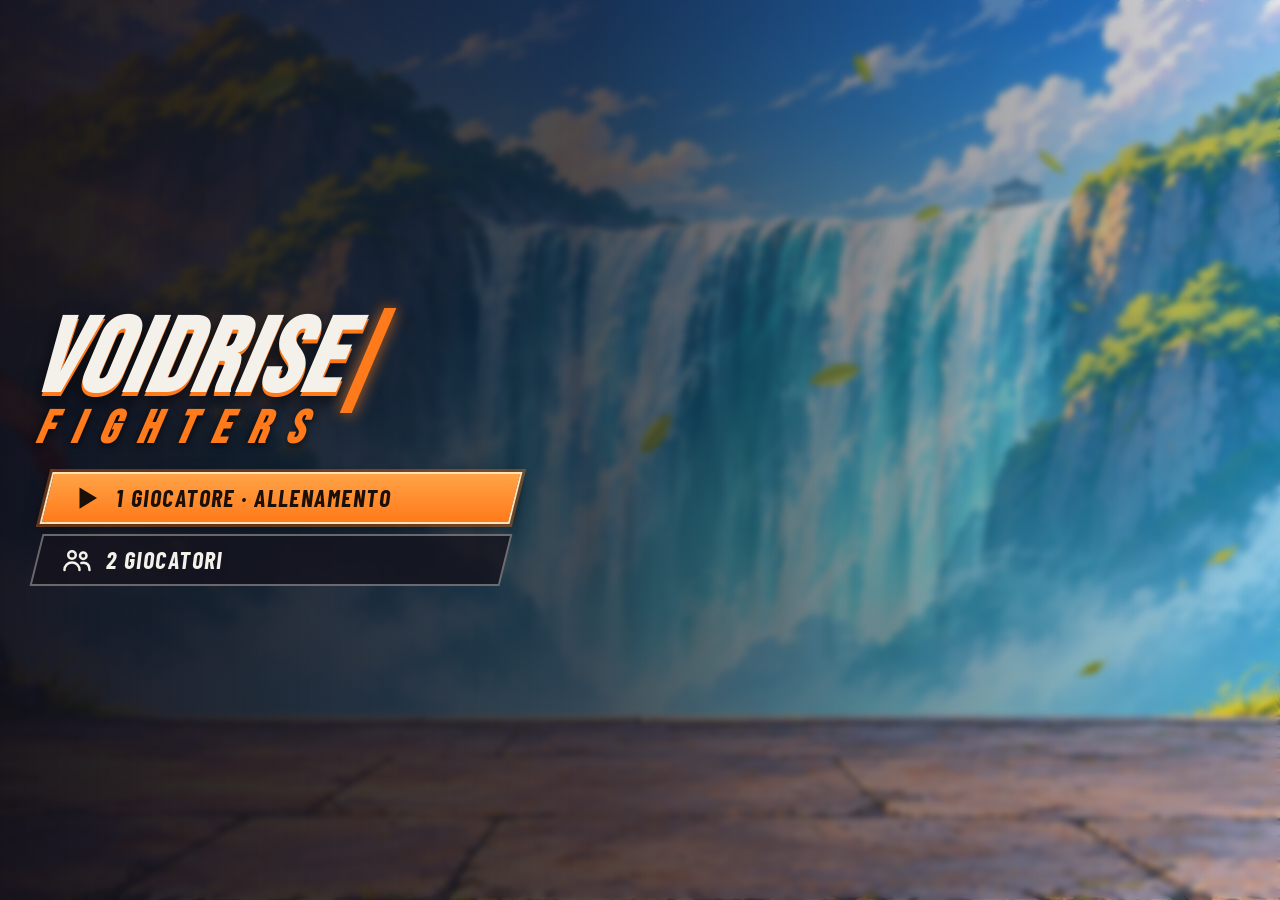
==== play/index.html @ 7abd8a45 "e_model.js: the glove distance's comment back on its line Co-Authored-By: Claude Opus 5.5 <noreply@a" ====
<!doctype html><html lang="it"><head><meta charset="utf-8"><meta name="viewport" content="width=device-width,initial-scale=1,maximum-scale=1,user-scalable=no,viewport-fit=cover"><meta name="theme-color" content="#14121c"><meta name="mobile-web-app-capable" content="yes"><meta name="apple-mobile-web-app-capable" content="yes"><meta name="apple-mobile-web-app-status-bar-style" content="black-translucent"><meta name="apple-mobile-web-app-title" content="Voidrise"><link rel="manifest" href="manifest.webmanifest"><link rel="apple-touch-icon" href="icon-180.png"><link rel="icon" type="image/png" href="icon-192.png"></head><body><title>Voidrise Fighters</title>
<link rel="preconnect" href="https://fonts.googleapis.com">
<link rel="preconnect" href="https://fonts.gstatic.com" crossorigin>
<link href="https://fonts.googleapis.com/css2?family=Bebas+Neue&family=Barlow+Condensed:ital,wght@1,600;1,700&display=swap" rel="stylesheet">
<style>
:root{--orange:#ff7a1a;--yellow:#ffc83a;--cyan:#35d8ff;--violet:#9b5fe0;--ink:#f4f1ea;--dark:#14121c}
*{box-sizing:border-box;-webkit-tap-highlight-color:transparent}
html,body{margin:0;height:100%;background:var(--dark);color:var(--ink);overflow:hidden;font-family:'Barlow Condensed',system-ui,sans-serif;font-style:italic;font-weight:700;touch-action:none;user-select:none}
#app{position:fixed;inset:0;background:var(--dark)}
#game{position:absolute;inset:0;width:100%;height:100%;display:block}
#hud,#ui{position:absolute;inset:0;pointer-events:none}
/* #ui lets pointers through: any overlay (menu, pause, result) inside #ui must set pointer-events:auto on itself */
#ui{pointer-events:none}
/* touch controls: stick bottom-left (floating), attack buttons bottom-right, as in docs/ref/riferimento-stile.png */
#touch{position:absolute;inset:0;display:none;pointer-events:none}
#touch.on{display:block}
#stickZone{position:absolute;left:0;bottom:0;width:40%;height:70%;pointer-events:auto;touch-action:none}
#stickBase{position:absolute;width:112px;height:112px;border-radius:50%;background:rgba(20,18,28,.45);border:2px solid rgba(244,241,234,.55);pointer-events:none}
#stickBase.idle{left:calc(env(safe-area-inset-left) + 44px);bottom:26px;opacity:.55}
#stickKnob{position:absolute;left:26px;top:26px;width:56px;height:56px;border-radius:50%;background:rgba(244,241,234,.5);border:2px solid rgba(244,241,234,.85)}
#cluster{position:absolute;right:calc(env(safe-area-inset-right) + 14px);bottom:calc(env(safe-area-inset-bottom) + 12px);display:flex;flex-direction:column;align-items:flex-end;gap:10px}
.tRow{display:flex;gap:10px;align-items:flex-end}
.tBtn{pointer-events:auto;touch-action:none;display:flex;flex-direction:column;align-items:center;justify-content:center;color:var(--ink);
  background:rgba(20,18,28,.55);border:2px solid rgba(244,241,234,.7);box-shadow:0 2px 8px rgba(0,0,0,.4);
  font-size:13px;letter-spacing:.04em;line-height:1;transition:transform .06s,filter .06s}
.tBtn svg{width:28px;height:28px;fill:none;stroke:currentColor;stroke-width:2;stroke-linecap:round;stroke-linejoin:round;pointer-events:none}
.tBtn span{pointer-events:none}
.tRound{width:76px;height:76px;border-radius:50%;gap:3px}
.tPill{width:118px;height:44px;border-radius:22px;flex-direction:row;gap:6px}
.tPill svg{width:22px;height:22px}
#tS{background:rgba(255,122,26,.55);border-color:var(--yellow)}
#tK{margin-bottom:14px}
.tBtn.down{transform:scale(.9);filter:brightness(1.5)}
/* HUD: one block per side (0 = Ren left, 1 = Kael right, mirrored), timer in the middle, energy at the bottom corners
   (under the health bar on short screens, so it stays clear of the touch controls), combo counter and banner on top of the fight */
#hud{visibility:hidden;--ptr:polygon(0 0,100% 0,100% 62%,82% 100%,0 100%);--ptr1:polygon(0 0,100% 0,100% 100%,18% 100%,0 62%)}
#hud.on{visibility:visible}
#hudTop{position:absolute;left:calc(env(safe-area-inset-left) + 10px);right:calc(env(safe-area-inset-right) + 10px);top:calc(env(safe-area-inset-top) + 6px);display:flex;align-items:flex-start;gap:4px}
.hs{flex:1;min-width:0;display:flex;gap:6px;align-items:flex-start}
.hs.r{flex-direction:row-reverse}
.face{flex:none;width:58px;height:50px;background:var(--ink);clip-path:var(--ptr);padding:2px}
.hs.r .face{clip-path:var(--ptr1)}
.face i{display:block;width:100%;height:100%;background:var(--dark) center/cover no-repeat;clip-path:var(--ptr)}
.hs.r .face i{clip-path:var(--ptr1);transform:scaleX(-1)}
.hmid{flex:1;min-width:0}
.nm{font-size:15px;letter-spacing:.06em;line-height:1;margin:1px 8px 2px;text-shadow:0 1px 3px #000}
.hs.r .nm{text-align:right}
.bar{position:relative;height:18px;background:rgba(20,18,28,.7);border:2px solid var(--ink);transform:skewX(-20deg);overflow:hidden;box-shadow:0 2px 6px rgba(0,0,0,.5)}
.hs.r .bar{transform:skewX(20deg)}
.bar i{position:absolute;inset:0;transform-origin:100% 50%}
.hs.r .bar i{transform-origin:0 50%}
.chip{background:#e23a2a}
.fill{background:linear-gradient(180deg,#ffe27a,var(--yellow) 45%,#ff9f1a)}
.pips{display:flex;gap:5px;margin:3px 10px 0;height:11px}
.hs.r .pips{justify-content:flex-end}
.pips i{width:11px;height:11px;background:#5b566a;clip-path:polygon(50% 0,100% 50%,50% 100%,0 50%)}
.pips i.on{background:var(--orange)}
.mw{position:fixed;bottom:calc(env(safe-area-inset-bottom) + 10px);display:flex;align-items:center;gap:8px}
.mw.l{left:calc(env(safe-area-inset-left) + 14px)}
.mw.r{right:calc(env(safe-area-inset-right) + 14px);flex-direction:row-reverse}
.lvl{font-family:'Bebas Neue',sans-serif;font-style:italic;font-size:44px;line-height:1;min-width:26px;text-align:center;text-shadow:0 2px 4px #000,0 0 8px rgba(53,216,255,.5)}
.mt{display:flex;gap:4px;transform:skewX(-20deg)}
.mw.r .mt{transform:skewX(20deg)}
.mt i{position:relative;display:block;width:48px;height:12px;background:rgba(20,18,28,.7);border:2px solid var(--ink);overflow:hidden}
.mt b{position:absolute;inset:0;background:linear-gradient(180deg,#9cf0ff,var(--cyan));transform-origin:0 50%}
.mw.r .mt b{transform-origin:100% 50%}
#timerBox{flex:none;position:relative;width:76px;height:50px;margin-top:-2px;display:flex;align-items:center;justify-content:center;background:var(--orange);clip-path:polygon(50% 0,64% 10%,100% 0,90% 50%,100% 100%,64% 90%,50% 100%,36% 90%,0 100%,10% 50%,0 0,36% 10%)}
#timerBox::before{content:'';position:absolute;inset:4px;background:var(--dark);clip-path:polygon(50% 0,64% 10%,92% 8%,86% 50%,92% 92%,64% 90%,50% 100%,36% 90%,8% 92%,14% 50%,8% 8%,36% 10%)}
#timer{position:relative;font-family:'Bebas Neue',sans-serif;font-size:38px;line-height:1;letter-spacing:.02em}
.combo{position:absolute;top:calc(env(safe-area-inset-top) + 92px);left:calc(env(safe-area-inset-left) + 14px);display:none;align-items:flex-end;gap:6px;text-shadow:0 2px 5px #000}
.combo.r{left:auto;right:calc(env(safe-area-inset-right) + 14px);flex-direction:row-reverse}
.combo.on{display:flex}
.combo b{font-family:'Bebas Neue',sans-serif;font-size:64px;line-height:.85;color:var(--orange);-webkit-text-stroke:2px #fff2d0;paint-order:stroke fill;transform-origin:50% 80%}
.combo i{font-size:22px;line-height:1;margin-bottom:4px;letter-spacing:.04em}
.combo.bump b{animation:hudBump .22s ease-out}
@keyframes hudBump{0%{transform:scale(1.7) skewX(-8deg)}100%{transform:scale(1) skewX(-8deg)}}
#banner{position:absolute;left:0;right:0;top:34%;text-align:center;font-family:'Bebas Neue',sans-serif;font-size:84px;line-height:1;letter-spacing:.05em;color:var(--ink);text-shadow:0 0 18px rgba(255,122,26,.8),0 4px 0 var(--orange),0 6px 14px #000;transform:skewX(-8deg);display:none}
#banner.on{display:block;animation:hudBanner .35s cubic-bezier(.2,1.3,.4,1) backwards}
@keyframes hudBanner{0%{opacity:0;transform:skewX(-8deg) scale(1.9)}100%{opacity:1;transform:skewX(-8deg) scale(1)}}
/* short or touch screens: energy under the health bar (the stick and buttons own the bottom corners) */
@media (max-height:480px),(pointer:coarse){
.hmid{position:relative}.mw{position:static;margin:3px 8px 0}.mt i{width:34px;height:8px}.lvl{font-size:22px;min-width:14px}.pips{position:absolute;right:10px;bottom:2px;margin:0}.hs.r .pips{right:auto;left:10px}
}
@media (max-height:480px){
.face{width:48px;height:42px}.bar{height:14px}.nm{font-size:13px}
#timerBox{width:64px;height:42px}#timer{font-size:32px}
.combo{top:calc(env(safe-area-inset-top) + 66px)}.combo b{font-size:48px}.combo i{font-size:18px}
#banner{font-size:60px}
}
/* menus: one screen at a time inside #ui (title, pause, end), slanted buttons as in docs/ref/riferimento-stile.png */
.scr{position:absolute;inset:0;display:none;pointer-events:auto;touch-action:none;flex-direction:column;justify-content:center;padding:calc(env(safe-area-inset-top) + 14px) calc(env(safe-area-inset-right) + 28px) calc(env(safe-area-inset-bottom) + 14px) calc(env(safe-area-inset-left) + 36px)}
.scr.on{display:flex}
#title{align-items:flex-start;background:linear-gradient(90deg,rgba(14,12,22,.94) 0%,rgba(14,12,22,.72) 46%,rgba(14,12,22,.08) 100%);-webkit-backdrop-filter:blur(3px);backdrop-filter:blur(3px)}
#pause,#end{align-items:center;background:rgba(14,12,22,.62)}
#end{background:radial-gradient(ellipse at 50% 55%,rgba(14,12,22,.78),rgba(14,12,22,.4))}
.logo{position:relative;margin-bottom:22px;line-height:.9}
.l1{position:relative;display:inline-block;font-family:'Bebas Neue',sans-serif;font-size:104px;letter-spacing:.03em;transform:skewX(-10deg);text-shadow:0 4px 0 var(--orange),0 8px 18px rgba(0,0,0,.7);padding-right:30px}
.l1::after{content:'';position:absolute;right:0;top:-6%;width:12px;height:112%;background:var(--orange);transform:skewX(-14deg);box-shadow:0 0 14px rgba(255,122,26,.8)}
.l2{font-family:'Bebas Neue',sans-serif;font-size:46px;letter-spacing:.42em;color:var(--orange);transform:skewX(-10deg);margin-top:2px;text-shadow:0 2px 8px rgba(0,0,0,.7)}
.mcol{display:flex;flex-direction:column;gap:10px;width:min(470px,64vw)}
.mh{font-family:'Bebas Neue',sans-serif;font-size:64px;line-height:1;letter-spacing:.08em;margin:0 0 14px;text-shadow:0 0 18px rgba(255,122,26,.8),0 4px 0 var(--orange),0 6px 14px #000;transform:skewX(-8deg)}
#endTitle{font-size:92px;margin-bottom:22px}
.mb{position:relative;display:flex;align-items:center;gap:14px;height:52px;padding:0 24px;border:2px solid rgba(244,241,234,.38);background:rgba(20,18,28,.8);color:var(--ink);font-size:24px;letter-spacing:.06em;line-height:1;white-space:nowrap;cursor:pointer;transform:skewX(-14deg);transition:transform .08s,filter .08s,background .08s}
.mb>*{transform:skewX(14deg)}
.mb[hidden]{display:none}
.mb.f{background:linear-gradient(180deg,#ffa347,var(--orange));border-color:#ffe2b8;color:#1a1008;box-shadow:0 0 0 3px rgba(255,122,26,.35),0 4px 16px rgba(0,0,0,.55);transform:skewX(-14deg) translateX(10px)}
.mb:active{transform:skewX(-14deg) scale(.95);filter:brightness(1.15)}
.ic{display:flex;width:30px;height:30px;flex:none}
.ic svg{width:30px;height:30px;fill:none;stroke:currentColor;stroke-width:2;stroke-linecap:round;stroke-linejoin:round}
.ic .t{display:none;fill:currentColor;stroke:none}
.mb.f .ic .a{display:none}
.mb.f .ic .t{display:block}
#rotate{position:absolute;inset:0;z-index:9;display:none;flex-direction:column;align-items:center;justify-content:center;gap:18px;background:var(--dark);pointer-events:auto;touch-action:none;text-align:center;padding:24px}
#rotate.on{display:flex}
#rotate svg{width:120px;height:120px;fill:none;stroke:var(--orange);stroke-width:2.4;stroke-linecap:round;stroke-linejoin:round;animation:mnTurn 2.4s ease-in-out infinite}
#rotate p{margin:0;font-family:'Bebas Neue',sans-serif;font-size:34px;letter-spacing:.06em}
@keyframes mnTurn{0%,15%{transform:rotate(0)}55%,100%{transform:rotate(-90deg)}}
#tPause{position:absolute;left:50%;margin-left:-21px;top:calc(env(safe-area-inset-top) + 58px);width:42px;height:34px;display:none;align-items:center;justify-content:center;pointer-events:auto;touch-action:none;cursor:pointer;color:var(--ink);background:rgba(20,18,28,.6);border:2px solid rgba(244,241,234,.7);transform:skewX(-14deg);transition:transform .06s,filter .06s}
#tPause.on{display:flex}
#tPause:active{transform:skewX(-14deg) scale(.9);filter:brightness(1.5)}
#tPause svg{width:18px;height:18px;fill:currentColor;transform:skewX(14deg);pointer-events:none}
/* FPS counter (pause menu "FPS: SÌ" or ?fps=1): bottom centre, clear of the HUD and the touch controls; first in #ui, so the menus draw over it */
#fps{position:absolute;left:50%;bottom:calc(env(safe-area-inset-bottom) + 6px);transform:translateX(-50%);display:none;padding:2px 7px;background:rgba(20,18,28,.6);border-radius:3px;white-space:nowrap;font:12px/1.3 monospace;font-style:normal;font-weight:400;color:#9cf0ff;text-shadow:0 1px 2px #000;pointer-events:none}
#fps.on{display:block}
@media (max-height:480px){
.logo{margin-bottom:14px}.l1{font-size:72px}.l2{font-size:30px}.mb{height:44px;font-size:21px}.mh{font-size:48px;margin-bottom:8px}#endTitle{font-size:68px;margin-bottom:14px}
#tPause{top:calc(env(safe-area-inset-top) + 50px);height:30px}
}
</style>
<div id="app"><canvas id="game"></canvas><div id="hud"><div id="hudTop">
<div class="hs" id="hs0"><div class="face"><i id="face0"></i></div><div class="hmid"><div class="nm" id="name0"></div><div class="bar"><i class="chip" id="hpChip0"></i><i class="fill" id="hpFill0"></i></div><div class="pips" id="wins0"><i></i><i></i></div><div class="mw l"><div class="lvl" id="lvl0">0</div><div class="mt" id="meter0"><i><b></b></i><i><b></b></i><i><b></b></i></div></div></div></div>
<div id="timerBox"><div id="timer"></div></div>
<div class="hs r" id="hs1"><div class="face"><i id="face1"></i></div><div class="hmid"><div class="nm" id="name1"></div><div class="bar"><i class="chip" id="hpChip1"></i><i class="fill" id="hpFill1"></i></div><div class="pips" id="wins1"><i></i><i></i></div><div class="mw r"><div class="lvl" id="lvl1">0</div><div class="mt" id="meter1"><i><b></b></i><i><b></b></i><i><b></b></i></div></div></div></div>
</div>
<div class="combo" id="combo0"><b></b><i>COLPI</i></div><div class="combo r" id="combo1"><b></b><i>COLPI</i></div>
<div id="banner"></div></div><div id="ui"><svg width="0" height="0" style="position:absolute" aria-hidden="true"><defs>
<symbol id="i-play" viewBox="0 0 24 24"><path d="M6 3.5v17l14-8.5z"/></symbol>
<symbol id="i-one" viewBox="0 0 24 24"><circle cx="12" cy="7" r="3.6"/><path d="M5 21c0-4.4 3.1-7.2 7-7.2s7 2.8 7 7.2"/></symbol>
<symbol id="i-two" viewBox="0 0 24 24"><circle cx="8" cy="8" r="3"/><path d="M2 20c0-3.6 2.6-6 6-6s6 2.4 6 6"/><circle cx="17" cy="8.5" r="2.6"/><path d="M15.5 14.4c.5-.1 1-.2 1.5-.2 3 0 5 2 5 5.8"/></symbol>
<symbol id="i-redo" viewBox="0 0 24 24"><path d="M20 12a8 8 0 1 1-2.6-5.9"/><path d="M20 3v5h-5"/></symbol>
<symbol id="i-dummy" viewBox="0 0 24 24"><circle cx="12" cy="12" r="8"/><circle cx="12" cy="12" r="3.5"/><path d="M12 1.5v4M12 18.5v4M1.5 12h4M18.5 12h4"/></symbol>
<symbol id="i-home" viewBox="0 0 24 24"><path d="M3 11.5 12 4l9 7.5"/><path d="M5.5 10v10h13V10"/></symbol>
<symbol id="i-gauge" viewBox="0 0 24 24"><path d="M3.5 17.5a8.5 8.5 0 1 1 17 0"/><path d="M12 17.5l4.2-5.6"/><path d="M6.4 11.6l1.3 1M12 6.5v1.6M17.6 11.6l-1.3 1"/></symbol>
</defs></svg>
<div id="fps"></div>
<div id="title" class="scr"><div class="logo"><div class="l1">VOIDRISE</div><div class="l2">FIGHTERS</div></div><div class="mcol">
<div class="mb" role="button" data-act="train"><span class="ic"><svg class="a"><use href="#i-one"/></svg><svg class="t"><use href="#i-play"/></svg></span><span>1 GIOCATORE · ALLENAMENTO</span></div>
<div class="mb" role="button" data-act="vs"><span class="ic"><svg class="a"><use href="#i-two"/></svg><svg class="t"><use href="#i-play"/></svg></span><span>2 GIOCATORI</span></div>
</div></div>
<div id="pause" class="scr"><div class="mh">PAUSA</div><div class="mcol">
<div class="mb" role="button" data-act="resume"><span class="ic"><svg class="a"><use href="#i-play"/></svg><svg class="t"><use href="#i-play"/></svg></span><span>RIPRENDI</span></div>
<div class="mb" role="button" data-act="restart"><span class="ic"><svg class="a"><use href="#i-redo"/></svg><svg class="t"><use href="#i-play"/></svg></span><span>RICOMINCIA</span></div>
<div class="mb" role="button" data-act="opp" id="bOpp"><span class="ic"><svg class="a"><use href="#i-dummy"/></svg><svg class="t"><use href="#i-play"/></svg></span><span id="oppTx">AVVERSARIO: FERMO</span></div>
<div class="mb" role="button" data-act="fps" id="bFps"><span class="ic"><svg class="a"><use href="#i-gauge"/></svg><svg class="t"><use href="#i-play"/></svg></span><span id="fpsTx">FPS: NO</span></div>
<div class="mb" role="button" data-act="menu"><span class="ic"><svg class="a"><use href="#i-home"/></svg><svg class="t"><use href="#i-play"/></svg></span><span>TORNA AL MENU</span></div>
</div></div>
<div id="end" class="scr"><div class="mh" id="endTitle"></div><div class="mcol">
<div class="mb" role="button" data-act="rematch"><span class="ic"><svg class="a"><use href="#i-redo"/></svg><svg class="t"><use href="#i-play"/></svg></span><span>RIVINCITA</span></div>
<div class="mb" role="button" data-act="menu"><span class="ic"><svg class="a"><use href="#i-home"/></svg><svg class="t"><use href="#i-play"/></svg></span><span>MENU</span></div>
</div></div>
<div id="tPause" role="button" aria-label="Pausa"><svg viewBox="0 0 24 24"><path d="M6 4h4v16H6zM14 4h4v16h-4z"/></svg></div>
<div id="rotate"><svg viewBox="0 0 48 48"><rect x="14" y="5" width="20" height="38" rx="4"/><path d="M21 38h6"/><path d="M40 14c3 2.6 4 6 4 10M44 24l-3-3M44 24l3-3" transform="translate(-4 0)"/></svg><p>Gira il telefono in orizzontale</p></div>
<div id="touch">
<div id="stickZone"><div id="stickBase" class="idle"><div id="stickKnob"></div></div></div>
<div id="cluster">
<div class="tRow">
<div id="tP" class="tBtn tRound"><svg viewBox="0 0 24 24"><path d="M7 11V7a1.6 1.6 0 0 1 3.2 0v1.5M10.2 8.5V6a1.6 1.6 0 0 1 3.2 0v2.5M13.4 8.5V6.5a1.6 1.6 0 0 1 3.2 0V10M16.6 10V9a1.6 1.6 0 0 1 3.2 0v4.5c0 4-2.6 6.5-6.3 6.5H12c-3 0-5-2-5.6-4.5L5 12.5a1.5 1.5 0 0 1 2.4-1.5z"/></svg><span>PUGNO</span></div>
<div id="tK" class="tBtn tRound"><svg viewBox="0 0 24 24"><path d="M9 3h5l.5 8 5 3.5c1.2.9 1 3-.5 3H6.5C5.5 17.5 5 16.5 5 15.5L7 11z"/><path d="M5 20.5h14"/></svg><span>CALCIO</span></div>
<div id="tS" class="tBtn tRound"><svg viewBox="0 0 24 24"><path d="M12 2.5c.5 3.5 5.5 6 5.5 11a5.5 5.5 0 0 1-11 0c0-2 1-3.5 2-4.5.2 1.5 1 2.3 2 2.5C10 8 11 5 12 2.5z"/></svg><span>SPEC</span></div>
</div>
<div class="tRow">
<div id="tDash" class="tBtn tPill"><svg viewBox="0 0 24 24"><circle cx="14.5" cy="4.5" r="2"/><path d="M13 8l-3 4 3 2.5-1.5 5.5M10 12l-4 1M13 8l4 2.5 3-.5M13 14.5l4 2"/><path d="M2 8h3M1 12h3"/></svg><span>SCATTO</span></div>
<div id="tGuard" class="tBtn tPill"><svg viewBox="0 0 24 24"><path d="M12 2.5l8 3v6c0 5-3.5 8.5-8 10-4.5-1.5-8-5-8-10v-6z"/></svg><span>GUARDIA</span></div>
</div>
</div>
</div></div></div>

<script>
/**
 * @license
 * Copyright 2010-2021 Three.js Authors
 * SPDX-License-Identifier: MIT
 */
!function(t,e){"object"==typeof exports&&"undefined"!=typeof module?e(exports):"function"==typeof define&&define.amd?define(["exports"],e):e((t="undefined"!=typeof globalThis?globalThis:t||self).THREE={})}(this,(function(t){"use strict";const e="128",n=100,i=300,r=301,s=302,a=303,o=304,l=306,c=307,h=1e3,u=1001,d=1002,p=1003,m=1004,f=1005,g=1006,v=1007,y=1008,x=1009,_=1012,w=1014,b=1015,M=1016,S=1020,T=1022,E=1023,A=1026,L=1027,R=33776,C=33777,P=33778,D=33779,I=35840,N=35841,B=35842,z=35843,F=37492,O=37496,H=2300,G=2301,U=2302,k=2400,V=2401,W=2402,j=2500,q=2501,X=3e3,Y=3001,Z=3007,J=3002,Q=3004,K=3005,$=3006,tt=7680,et=35044,nt=35048,it="300 es";class rt{addEventListener(t,e){void 0===this._listeners&&(this._listeners={});const n=this._listeners;void 0===n[t]&&(n[t]=[]),-1===n[t].indexOf(e)&&n[t].push(e)}hasEventListener(t,e){if(void 0===this._listeners)return!1;const n=this._listeners;return void 0!==n[t]&&-1!==n[t].indexOf(e)}removeEventListener(t,e){if(void 0===this._listeners)return;const n=this._listeners[t];if(void 0!==n){const t=n.indexOf(e);-1!==t&&n.splice(t,1)}}dispatchEvent(t){if(void 0===this._listeners)return;const e=this._listeners[t.type];if(void 0!==e){t.target=this;const n=e.slice(0);for(let e=0,i=n.length;e<i;e++)n[e].call(this,t);t.target=null}}}const st=[];for(let t=0;t<256;t++)st[t]=(t<16?"0":"")+t.toString(16);let at=1234567;const ot=Math.PI/180,lt=180/Math.PI;function ct(){const t=4294967295*Math.random()|0,e=4294967295*Math.random()|0,n=4294967295*Math.random()|0,i=4294967295*Math.random()|0;return(st[255&t]+st[t>>8&255]+st[t>>16&255]+st[t>>24&255]+"-"+st[255&e]+st[e>>8&255]+"-"+st[e>>16&15|64]+st[e>>24&255]+"-"+st[63&n|128]+st[n>>8&255]+"-"+st[n>>16&255]+st[n>>24&255]+st[255&i]+st[i>>8&255]+st[i>>16&255]+st[i>>24&255]).toUpperCase()}function ht(t,e,n){return Math.max(e,Math.min(n,t))}function ut(t,e){return(t%e+e)%e}function dt(t,e,n){return(1-n)*t+n*e}function pt(t){return 0==(t&t-1)&&0!==t}function mt(t){return Math.pow(2,Math.ceil(Math.log(t)/Math.LN2))}function ft(t){return Math.pow(2,Math.floor(Math.log(t)/Math.LN2))}var gt=Object.freeze({__proto__:null,DEG2RAD:ot,RAD2DEG:lt,generateUUID:ct,clamp:ht,euclideanModulo:ut,mapLinear:function(t,e,n,i,r){return i+(t-e)*(r-i)/(n-e)},inverseLerp:function(t,e,n){return t!==e?(n-t)/(e-t):0},lerp:dt,damp:function(t,e,n,i){return dt(t,e,1-Math.exp(-n*i))},pingpong:function(t,e=1){return e-Math.abs(ut(t,2*e)-e)},smoothstep:function(t,e,n){return t<=e?0:t>=n?1:(t=(t-e)/(n-e))*t*(3-2*t)},smootherstep:function(t,e,n){return t<=e?0:t>=n?1:(t=(t-e)/(n-e))*t*t*(t*(6*t-15)+10)},randInt:function(t,e){return t+Math.floor(Math.random()*(e-t+1))},randFloat:function(t,e){return t+Math.random()*(e-t)},randFloatSpread:function(t){return t*(.5-Math.random())},seededRandom:function(t){return void 0!==t&&(at=t%2147483647),at=16807*at%2147483647,(at-1)/2147483646},degToRad:function(t){return t*ot},radToDeg:function(t){return t*lt},isPowerOfTwo:pt,ceilPowerOfTwo:mt,floorPowerOfTwo:ft,setQuaternionFromProperEuler:function(t,e,n,i,r){const s=Math.cos,a=Math.sin,o=s(n/2),l=a(n/2),c=s((e+i)/2),h=a((e+i)/2),u=s((e-i)/2),d=a((e-i)/2),p=s((i-e)/2),m=a((i-e)/2);switch(r){case"XYX":t.set(o*h,l*u,l*d,o*c);break;case"YZY":t.set(l*d,o*h,l*u,o*c);break;case"ZXZ":t.set(l*u,l*d,o*h,o*c);break;case"XZX":t.set(o*h,l*m,l*p,o*c);break;case"YXY":t.set(l*p,o*h,l*m,o*c);break;case"ZYZ":t.set(l*m,l*p,o*h,o*c);break;default:console.warn("THREE.MathUtils: .setQuaternionFromProperEuler() encountered an unknown order: "+r)}}});class vt{constructor(t=0,e=0){this.x=t,this.y=e}get width(){return this.x}set width(t){this.x=t}get height(){return this.y}set height(t){this.y=t}set(t,e){return this.x=t,this.y=e,this}setScalar(t){return this.x=t,this.y=t,this}setX(t){return this.x=t,this}setY(t){return this.y=t,this}setComponent(t,e){switch(t){case 0:this.x=e;break;case 1:this.y=e;break;default:throw new Error("index is out of range: "+t)}return this}getComponent(t){switch(t){case 0:return this.x;case 1:return this.y;default:throw new Error("index is out of range: "+t)}}clone(){return new this.constructor(this.x,this.y)}copy(t){return this.x=t.x,this.y=t.y,this}add(t,e){return void 0!==e?(console.warn("THREE.Vector2: .add() now only accepts one argument. Use .addVectors( a, b ) instead."),this.addVectors(t,e)):(this.x+=t.x,this.y+=t.y,this)}addScalar(t){return this.x+=t,this.y+=t,this}addVectors(t,e){return this.x=t.x+e.x,this.y=t.y+e.y,this}addScaledVector(t,e){return this.x+=t.x*e,this.y+=t.y*e,this}sub(t,e){return void 0!==e?(console.warn("THREE.Vector2: .sub() now only accepts one argument. Use .subVectors( a, b ) instead."),this.subVectors(t,e)):(this.x-=t.x,this.y-=t.y,this)}subScalar(t){return this.x-=t,this.y-=t,this}subVectors(t,e){return this.x=t.x-e.x,this.y=t.y-e.y,this}multiply(t){return this.x*=t.x,this.y*=t.y,this}multiplyScalar(t){return this.x*=t,this.y*=t,this}divide(t){return this.x/=t.x,this.y/=t.y,this}divideScalar(t){return this.multiplyScalar(1/t)}applyMatrix3(t){const e=this.x,n=this.y,i=t.elements;return this.x=i[0]*e+i[3]*n+i[6],this.y=i[1]*e+i[4]*n+i[7],this}min(t){return this.x=Math.min(this.x,t.x),this.y=Math.min(this.y,t.y),this}max(t){return this.x=Math.max(this.x,t.x),this.y=Math.max(this.y,t.y),this}clamp(t,e){return this.x=Math.max(t.x,Math.min(e.x,this.x)),this.y=Math.max(t.y,Math.min(e.y,this.y)),this}clampScalar(t,e){return this.x=Math.max(t,Math.min(e,this.x)),this.y=Math.max(t,Math.min(e,this.y)),this}clampLength(t,e){const n=this.length();return this.divideScalar(n||1).multiplyScalar(Math.max(t,Math.min(e,n)))}floor(){return this.x=Math.floor(this.x),this.y=Math.floor(this.y),this}ceil(){return this.x=Math.ceil(this.x),this.y=Math.ceil(this.y),this}round(){return this.x=Math.round(this.x),this.y=Math.round(this.y),this}roundToZero(){return this.x=this.x<0?Math.ceil(this.x):Math.floor(this.x),this.y=this.y<0?Math.ceil(this.y):Math.floor(this.y),this}negate(){return this.x=-this.x,this.y=-this.y,this}dot(t){return this.x*t.x+this.y*t.y}cross(t){return this.x*t.y-this.y*t.x}lengthSq(){return this.x*this.x+this.y*this.y}length(){return Math.sqrt(this.x*this.x+this.y*this.y)}manhattanLength(){return Math.abs(this.x)+Math.abs(this.y)}normalize(){return this.divideScalar(this.length()||1)}angle(){return Math.atan2(-this.y,-this.x)+Math.PI}distanceTo(t){return Math.sqrt(this.distanceToSquared(t))}distanceToSquared(t){const e=this.x-t.x,n=this.y-t.y;return e*e+n*n}manhattanDistanceTo(t){return Math.abs(this.x-t.x)+Math.abs(this.y-t.y)}setLength(t){return this.normalize().multiplyScalar(t)}lerp(t,e){return this.x+=(t.x-this.x)*e,this.y+=(t.y-this.y)*e,this}lerpVectors(t,e,n){return this.x=t.x+(e.x-t.x)*n,this.y=t.y+(e.y-t.y)*n,this}equals(t){return t.x===this.x&&t.y===this.y}fromArray(t,e=0){return this.x=t[e],this.y=t[e+1],this}toArray(t=[],e=0){return t[e]=this.x,t[e+1]=this.y,t}fromBufferAttribute(t,e,n){return void 0!==n&&console.warn("THREE.Vector2: offset has been removed from .fromBufferAttribute()."),this.x=t.getX(e),this.y=t.getY(e),this}rotateAround(t,e){const n=Math.cos(e),i=Math.sin(e),r=this.x-t.x,s=this.y-t.y;return this.x=r*n-s*i+t.x,this.y=r*i+s*n+t.y,this}random(){return this.x=Math.random(),this.y=Math.random(),this}}vt.prototype.isVector2=!0;class yt{constructor(){this.elements=[1,0,0,0,1,0,0,0,1],arguments.length>0&&console.error("THREE.Matrix3: the constructor no longer reads arguments. use .set() instead.")}set(t,e,n,i,r,s,a,o,l){const c=this.elements;return c[0]=t,c[1]=i,c[2]=a,c[3]=e,c[4]=r,c[5]=o,c[6]=n,c[7]=s,c[8]=l,this}identity(){return this.set(1,0,0,0,1,0,0,0,1),this}copy(t){const e=this.elements,n=t.elements;return e[0]=n[0],e[1]=n[1],e[2]=n[2],e[3]=n[3],e[4]=n[4],e[5]=n[5],e[6]=n[6],e[7]=n[7],e[8]=n[8],this}extractBasis(t,e,n){return t.setFromMatrix3Column(this,0),e.setFromMatrix3Column(this,1),n.setFromMatrix3Column(this,2),this}setFromMatrix4(t){const e=t.elements;return this.set(e[0],e[4],e[8],e[1],e[5],e[9],e[2],e[6],e[10]),this}multiply(t){return this.multiplyMatrices(this,t)}premultiply(t){return this.multiplyMatrices(t,this)}multiplyMatrices(t,e){const n=t.elements,i=e.elements,r=this.elements,s=n[0],a=n[3],o=n[6],l=n[1],c=n[4],h=n[7],u=n[2],d=n[5],p=n[8],m=i[0],f=i[3],g=i[6],v=i[1],y=i[4],x=i[7],_=i[2],w=i[5],b=i[8];return r[0]=s*m+a*v+o*_,r[3]=s*f+a*y+o*w,r[6]=s*g+a*x+o*b,r[1]=l*m+c*v+h*_,r[4]=l*f+c*y+h*w,r[7]=l*g+c*x+h*b,r[2]=u*m+d*v+p*_,r[5]=u*f+d*y+p*w,r[8]=u*g+d*x+p*b,this}multiplyScalar(t){const e=this.elements;return e[0]*=t,e[3]*=t,e[6]*=t,e[1]*=t,e[4]*=t,e[7]*=t,e[2]*=t,e[5]*=t,e[8]*=t,this}determinant(){const t=this.elements,e=t[0],n=t[1],i=t[2],r=t[3],s=t[4],a=t[5],o=t[6],l=t[7],c=t[8];return e*s*c-e*a*l-n*r*c+n*a*o+i*r*l-i*s*o}invert(){const t=this.elements,e=t[0],n=t[1],i=t[2],r=t[3],s=t[4],a=t[5],o=t[6],l=t[7],c=t[8],h=c*s-a*l,u=a*o-c*r,d=l*r-s*o,p=e*h+n*u+i*d;if(0===p)return this.set(0,0,0,0,0,0,0,0,0);const m=1/p;return t[0]=h*m,t[1]=(i*l-c*n)*m,t[2]=(a*n-i*s)*m,t[3]=u*m,t[4]=(c*e-i*o)*m,t[5]=(i*r-a*e)*m,t[6]=d*m,t[7]=(n*o-l*e)*m,t[8]=(s*e-n*r)*m,this}transpose(){let t;const e=this.elements;return t=e[1],e[1]=e[3],e[3]=t,t=e[2],e[2]=e[6],e[6]=t,t=e[5],e[5]=e[7],e[7]=t,this}getNormalMatrix(t){return this.setFromMatrix4(t).invert().transpose()}transposeIntoArray(t){const e=this.elements;return t[0]=e[0],t[1]=e[3],t[2]=e[6],t[3]=e[1],t[4]=e[4],t[5]=e[7],t[6]=e[2],t[7]=e[5],t[8]=e[8],this}setUvTransform(t,e,n,i,r,s,a){const o=Math.cos(r),l=Math.sin(r);return this.set(n*o,n*l,-n*(o*s+l*a)+s+t,-i*l,i*o,-i*(-l*s+o*a)+a+e,0,0,1),this}scale(t,e){const n=this.elements;return n[0]*=t,n[3]*=t,n[6]*=t,n[1]*=e,n[4]*=e,n[7]*=e,this}rotate(t){const e=Math.cos(t),n=Math.sin(t),i=this.elements,r=i[0],s=i[3],a=i[6],o=i[1],l=i[4],c=i[7];return i[0]=e*r+n*o,i[3]=e*s+n*l,i[6]=e*a+n*c,i[1]=-n*r+e*o,i[4]=-n*s+e*l,i[7]=-n*a+e*c,this}translate(t,e){const n=this.elements;return n[0]+=t*n[2],n[3]+=t*n[5],n[6]+=t*n[8],n[1]+=e*n[2],n[4]+=e*n[5],n[7]+=e*n[8],this}equals(t){const e=this.elements,n=t.elements;for(let t=0;t<9;t++)if(e[t]!==n[t])return!1;return!0}fromArray(t,e=0){for(let n=0;n<9;n++)this.elements[n]=t[n+e];return this}toArray(t=[],e=0){const n=this.elements;return t[e]=n[0],t[e+1]=n[1],t[e+2]=n[2],t[e+3]=n[3],t[e+4]=n[4],t[e+5]=n[5],t[e+6]=n[6],t[e+7]=n[7],t[e+8]=n[8],t}clone(){return(new this.constructor).fromArray(this.elements)}}let xt;yt.prototype.isMatrix3=!0;class _t{static getDataURL(t){if(/^data:/i.test(t.src))return t.src;if("undefined"==typeof HTMLCanvasElement)return t.src;let e;if(t instanceof HTMLCanvasElement)e=t;else{void 0===xt&&(xt=document.createElementNS("http://www.w3.org/1999/xhtml","canvas")),xt.width=t.width,xt.height=t.height;const n=xt.getContext("2d");t instanceof ImageData?n.putImageData(t,0,0):n.drawImage(t,0,0,t.width,t.height),e=xt}return e.width>2048||e.height>2048?(console.warn("THREE.ImageUtils.getDataURL: Image converted to jpg for performance reasons",t),e.toDataURL("image/jpeg",.6)):e.toDataURL("image/png")}}let wt=0;class bt extends rt{constructor(t=bt.DEFAULT_IMAGE,e=bt.DEFAULT_MAPPING,n=1001,i=1001,r=1006,s=1008,a=1023,o=1009,l=1,c=3e3){super(),Object.defineProperty(this,"id",{value:wt++}),this.uuid=ct(),this.name="",this.image=t,this.mipmaps=[],this.mapping=e,this.wrapS=n,this.wrapT=i,this.magFilter=r,this.minFilter=s,this.anisotropy=l,this.format=a,this.internalFormat=null,this.type=o,this.offset=new vt(0,0),this.repeat=new vt(1,1),this.center=new vt(0,0),this.rotation=0,this.matrixAutoUpdate=!0,this.matrix=new yt,this.generateMipmaps=!0,this.premultiplyAlpha=!1,this.flipY=!0,this.unpackAlignment=4,this.encoding=c,this.version=0,this.onUpdate=null}updateMatrix(){this.matrix.setUvTransform(this.offset.x,this.offset.y,this.repeat.x,this.repeat.y,this.rotation,this.center.x,this.center.y)}clone(){return(new this.constructor).copy(this)}copy(t){return this.name=t.name,this.image=t.image,this.mipmaps=t.mipmaps.slice(0),this.mapping=t.mapping,this.wrapS=t.wrapS,this.wrapT=t.wrapT,this.magFilter=t.magFilter,this.minFilter=t.minFilter,this.anisotropy=t.anisotropy,this.format=t.format,this.internalFormat=t.internalFormat,this.type=t.type,this.offset.copy(t.offset),this.repeat.copy(t.repeat),this.center.copy(t.center),this.rotation=t.rotation,this.matrixAutoUpdate=t.matrixAutoUpdate,this.matrix.copy(t.matrix),this.generateMipmaps=t.generateMipmaps,this.premultiplyAlpha=t.premultiplyAlpha,this.flipY=t.flipY,this.unpackAlignment=t.unpackAlignment,this.encoding=t.encoding,this}toJSON(t){const e=void 0===t||"string"==typeof t;if(!e&&void 0!==t.textures[this.uuid])return t.textures[this.uuid];const n={metadata:{version:4.5,type:"Texture",generator:"Texture.toJSON"},uuid:this.uuid,name:this.name,mapping:this.mapping,repeat:[this.repeat.x,this.repeat.y],offset:[this.offset.x,this.offset.y],center:[this.center.x,this.center.y],rotation:this.rotation,wrap:[this.wrapS,this.wrapT],format:this.format,type:this.type,encoding:this.encoding,minFilter:this.minFilter,magFilter:this.magFilter,anisotropy:this.anisotropy,flipY:this.flipY,premultiplyAlpha:this.premultiplyAlpha,unpackAlignment:this.unpackAlignment};if(void 0!==this.image){const i=this.image;if(void 0===i.uuid&&(i.uuid=ct()),!e&&void 0===t.images[i.uuid]){let e;if(Array.isArray(i)){e=[];for(let t=0,n=i.length;t<n;t++)i[t].isDataTexture?e.push(Mt(i[t].image)):e.push(Mt(i[t]))}else e=Mt(i);t.images[i.uuid]={uuid:i.uuid,url:e}}n.image=i.uuid}return e||(t.textures[this.uuid]=n),n}dispose(){this.dispatchEvent({type:"dispose"})}transformUv(t){if(this.mapping!==i)return t;if(t.applyMatrix3(this.matrix),t.x<0||t.x>1)switch(this.wrapS){case h:t.x=t.x-Math.floor(t.x);break;case u:t.x=t.x<0?0:1;break;case d:1===Math.abs(Math.floor(t.x)%2)?t.x=Math.ceil(t.x)-t.x:t.x=t.x-Math.floor(t.x)}if(t.y<0||t.y>1)switch(this.wrapT){case h:t.y=t.y-Math.floor(t.y);break;case u:t.y=t.y<0?0:1;break;case d:1===Math.abs(Math.floor(t.y)%2)?t.y=Math.ceil(t.y)-t.y:t.y=t.y-Math.floor(t.y)}return this.flipY&&(t.y=1-t.y),t}set needsUpdate(t){!0===t&&this.version++}}function Mt(t){return"undefined"!=typeof HTMLImageElement&&t instanceof HTMLImageElement||"undefined"!=typeof HTMLCanvasElement&&t instanceof HTMLCanvasElement||"undefined"!=typeof ImageBitmap&&t instanceof ImageBitmap?_t.getDataURL(t):t.data?{data:Array.prototype.slice.call(t.data),width:t.width,height:t.height,type:t.data.constructor.name}:(console.warn("THREE.Texture: Unable to serialize Texture."),{})}bt.DEFAULT_IMAGE=void 0,bt.DEFAULT_MAPPING=i,bt.prototype.isTexture=!0;class St{constructor(t=0,e=0,n=0,i=1){this.x=t,this.y=e,this.z=n,this.w=i}get width(){return this.z}set width(t){this.z=t}get height(){return this.w}set height(t){this.w=t}set(t,e,n,i){return this.x=t,this.y=e,this.z=n,this.w=i,this}setScalar(t){return this.x=t,this.y=t,this.z=t,this.w=t,this}setX(t){return this.x=t,this}setY(t){return this.y=t,this}setZ(t){return this.z=t,this}setW(t){return this.w=t,this}setComponent(t,e){switch(t){case 0:this.x=e;break;case 1:this.y=e;break;case 2:this.z=e;break;case 3:this.w=e;break;default:throw new Error("index is out of range: "+t)}return this}getComponent(t){switch(t){case 0:return this.x;case 1:return this.y;case 2:return this.z;case 3:return this.w;default:throw new Error("index is out of range: "+t)}}clone(){return new this.constructor(this.x,this.y,this.z,this.w)}copy(t){return this.x=t.x,this.y=t.y,this.z=t.z,this.w=void 0!==t.w?t.w:1,this}add(t,e){return void 0!==e?(console.warn("THREE.Vector4: .add() now only accepts one argument. Use .addVectors( a, b ) instead."),this.addVectors(t,e)):(this.x+=t.x,this.y+=t.y,this.z+=t.z,this.w+=t.w,this)}addScalar(t){return this.x+=t,this.y+=t,this.z+=t,this.w+=t,this}addVectors(t,e){return this.x=t.x+e.x,this.y=t.y+e.y,this.z=t.z+e.z,this.w=t.w+e.w,this}addScaledVector(t,e){return this.x+=t.x*e,this.y+=t.y*e,this.z+=t.z*e,this.w+=t.w*e,this}sub(t,e){return void 0!==e?(console.warn("THREE.Vector4: .sub() now only accepts one argument. Use .subVectors( a, b ) instead."),this.subVectors(t,e)):(this.x-=t.x,this.y-=t.y,this.z-=t.z,this.w-=t.w,this)}subScalar(t){return this.x-=t,this.y-=t,this.z-=t,this.w-=t,this}subVectors(t,e){return this.x=t.x-e.x,this.y=t.y-e.y,this.z=t.z-e.z,this.w=t.w-e.w,this}multiply(t){return this.x*=t.x,this.y*=t.y,this.z*=t.z,this.w*=t.w,this}multiplyScalar(t){return this.x*=t,this.y*=t,this.z*=t,this.w*=t,this}applyMatrix4(t){const e=this.x,n=this.y,i=this.z,r=this.w,s=t.elements;return this.x=s[0]*e+s[4]*n+s[8]*i+s[12]*r,this.y=s[1]*e+s[5]*n+s[9]*i+s[13]*r,this.z=s[2]*e+s[6]*n+s[10]*i+s[14]*r,this.w=s[3]*e+s[7]*n+s[11]*i+s[15]*r,this}divideScalar(t){return this.multiplyScalar(1/t)}setAxisAngleFromQuaternion(t){this.w=2*Math.acos(t.w);const e=Math.sqrt(1-t.w*t.w);return e<1e-4?(this.x=1,this.y=0,this.z=0):(this.x=t.x/e,this.y=t.y/e,this.z=t.z/e),this}setAxisAngleFromRotationMatrix(t){let e,n,i,r;const s=.01,a=.1,o=t.elements,l=o[0],c=o[4],h=o[8],u=o[1],d=o[5],p=o[9],m=o[2],f=o[6],g=o[10];if(Math.abs(c-u)<s&&Math.abs(h-m)<s&&Math.abs(p-f)<s){if(Math.abs(c+u)<a&&Math.abs(h+m)<a&&Math.abs(p+f)<a&&Math.abs(l+d+g-3)<a)return this.set(1,0,0,0),this;e=Math.PI;const t=(l+1)/2,o=(d+1)/2,v=(g+1)/2,y=(c+u)/4,x=(h+m)/4,_=(p+f)/4;return t>o&&t>v?t<s?(n=0,i=.707106781,r=.707106781):(n=Math.sqrt(t),i=y/n,r=x/n):o>v?o<s?(n=.707106781,i=0,r=.707106781):(i=Math.sqrt(o),n=y/i,r=_/i):v<s?(n=.707106781,i=.707106781,r=0):(r=Math.sqrt(v),n=x/r,i=_/r),this.set(n,i,r,e),this}let v=Math.sqrt((f-p)*(f-p)+(h-m)*(h-m)+(u-c)*(u-c));return Math.abs(v)<.001&&(v=1),this.x=(f-p)/v,this.y=(h-m)/v,this.z=(u-c)/v,this.w=Math.acos((l+d+g-1)/2),this}min(t){return this.x=Math.min(this.x,t.x),this.y=Math.min(this.y,t.y),this.z=Math.min(this.z,t.z),this.w=Math.min(this.w,t.w),this}max(t){return this.x=Math.max(this.x,t.x),this.y=Math.max(this.y,t.y),this.z=Math.max(this.z,t.z),this.w=Math.max(this.w,t.w),this}clamp(t,e){return this.x=Math.max(t.x,Math.min(e.x,this.x)),this.y=Math.max(t.y,Math.min(e.y,this.y)),this.z=Math.max(t.z,Math.min(e.z,this.z)),this.w=Math.max(t.w,Math.min(e.w,this.w)),this}clampScalar(t,e){return this.x=Math.max(t,Math.min(e,this.x)),this.y=Math.max(t,Math.min(e,this.y)),this.z=Math.max(t,Math.min(e,this.z)),this.w=Math.max(t,Math.min(e,this.w)),this}clampLength(t,e){const n=this.length();return this.divideScalar(n||1).multiplyScalar(Math.max(t,Math.min(e,n)))}floor(){return this.x=Math.floor(this.x),this.y=Math.floor(this.y),this.z=Math.floor(this.z),this.w=Math.floor(this.w),this}ceil(){return this.x=Math.ceil(this.x),this.y=Math.ceil(this.y),this.z=Math.ceil(this.z),this.w=Math.ceil(this.w),this}round(){return this.x=Math.round(this.x),this.y=Math.round(this.y),this.z=Math.round(this.z),this.w=Math.round(this.w),this}roundToZero(){return this.x=this.x<0?Math.ceil(this.x):Math.floor(this.x),this.y=this.y<0?Math.ceil(this.y):Math.floor(this.y),this.z=this.z<0?Math.ceil(this.z):Math.floor(this.z),this.w=this.w<0?Math.ceil(this.w):Math.floor(this.w),this}negate(){return this.x=-this.x,this.y=-this.y,this.z=-this.z,this.w=-this.w,this}dot(t){return this.x*t.x+this.y*t.y+this.z*t.z+this.w*t.w}lengthSq(){return this.x*this.x+this.y*this.y+this.z*this.z+this.w*this.w}length(){return Math.sqrt(this.x*this.x+this.y*this.y+this.z*this.z+this.w*this.w)}manhattanLength(){return Math.abs(this.x)+Math.abs(this.y)+Math.abs(this.z)+Math.abs(this.w)}normalize(){return this.divideScalar(this.length()||1)}setLength(t){return this.normalize().multiplyScalar(t)}lerp(t,e){return this.x+=(t.x-this.x)*e,this.y+=(t.y-this.y)*e,this.z+=(t.z-this.z)*e,this.w+=(t.w-this.w)*e,this}lerpVectors(t,e,n){return this.x=t.x+(e.x-t.x)*n,this.y=t.y+(e.y-t.y)*n,this.z=t.z+(e.z-t.z)*n,this.w=t.w+(e.w-t.w)*n,this}equals(t){return t.x===this.x&&t.y===this.y&&t.z===this.z&&t.w===this.w}fromArray(t,e=0){return this.x=t[e],this.y=t[e+1],this.z=t[e+2],this.w=t[e+3],this}toArray(t=[],e=0){return t[e]=this.x,t[e+1]=this.y,t[e+2]=this.z,t[e+3]=this.w,t}fromBufferAttribute(t,e,n){return void 0!==n&&console.warn("THREE.Vector4: offset has been removed from .fromBufferAttribute()."),this.x=t.getX(e),this.y=t.getY(e),this.z=t.getZ(e),this.w=t.getW(e),this}random(){return this.x=Math.random(),this.y=Math.random(),this.z=Math.random(),this.w=Math.random(),this}}St.prototype.isVector4=!0;class Tt extends rt{constructor(t,e,n){super(),this.width=t,this.height=e,this.depth=1,this.scissor=new St(0,0,t,e),this.scissorTest=!1,this.viewport=new St(0,0,t,e),n=n||{},this.texture=new bt(void 0,n.mapping,n.wrapS,n.wrapT,n.magFilter,n.minFilter,n.format,n.type,n.anisotropy,n.encoding),this.texture.image={},this.texture.image.width=t,this.texture.image.height=e,this.texture.image.depth=1,this.texture.generateMipmaps=void 0!==n.generateMipmaps&&n.generateMipmaps,this.texture.minFilter=void 0!==n.minFilter?n.minFilter:g,this.depthBuffer=void 0===n.depthBuffer||n.depthBuffer,this.stencilBuffer=void 0!==n.stencilBuffer&&n.stencilBuffer,this.depthTexture=void 0!==n.depthTexture?n.depthTexture:null}setTexture(t){t.image={width:this.width,height:this.height,depth:this.depth},this.texture=t}setSize(t,e,n=1){this.width===t&&this.height===e&&this.depth===n||(this.width=t,this.height=e,this.depth=n,this.texture.image.width=t,this.texture.image.height=e,this.texture.image.depth=n,this.dispose()),this.viewport.set(0,0,t,e),this.scissor.set(0,0,t,e)}clone(){return(new this.constructor).copy(this)}copy(t){return this.width=t.width,this.height=t.height,this.depth=t.depth,this.viewport.copy(t.viewport),this.texture=t.texture.clone(),this.depthBuffer=t.depthBuffer,this.stencilBuffer=t.stencilBuffer,this.depthTexture=t.depthTexture,this}dispose(){this.dispatchEvent({type:"dispose"})}}Tt.prototype.isWebGLRenderTarget=!0;class Et extends Tt{constructor(t,e,n){super(t,e,n),this.samples=4}copy(t){return super.copy.call(this,t),this.samples=t.samples,this}}Et.prototype.isWebGLMultisampleRenderTarget=!0;class At{constructor(t=0,e=0,n=0,i=1){this._x=t,this._y=e,this._z=n,this._w=i}static slerp(t,e,n,i){return console.warn("THREE.Quaternion: Static .slerp() has been deprecated. Use qm.slerpQuaternions( qa, qb, t ) instead."),n.slerpQuaternions(t,e,i)}static slerpFlat(t,e,n,i,r,s,a){let o=n[i+0],l=n[i+1],c=n[i+2],h=n[i+3];const u=r[s+0],d=r[s+1],p=r[s+2],m=r[s+3];if(0===a)return t[e+0]=o,t[e+1]=l,t[e+2]=c,void(t[e+3]=h);if(1===a)return t[e+0]=u,t[e+1]=d,t[e+2]=p,void(t[e+3]=m);if(h!==m||o!==u||l!==d||c!==p){let t=1-a;const e=o*u+l*d+c*p+h*m,n=e>=0?1:-1,i=1-e*e;if(i>Number.EPSILON){const r=Math.sqrt(i),s=Math.atan2(r,e*n);t=Math.sin(t*s)/r,a=Math.sin(a*s)/r}const r=a*n;if(o=o*t+u*r,l=l*t+d*r,c=c*t+p*r,h=h*t+m*r,t===1-a){const t=1/Math.sqrt(o*o+l*l+c*c+h*h);o*=t,l*=t,c*=t,h*=t}}t[e]=o,t[e+1]=l,t[e+2]=c,t[e+3]=h}static multiplyQuaternionsFlat(t,e,n,i,r,s){const a=n[i],o=n[i+1],l=n[i+2],c=n[i+3],h=r[s],u=r[s+1],d=r[s+2],p=r[s+3];return t[e]=a*p+c*h+o*d-l*u,t[e+1]=o*p+c*u+l*h-a*d,t[e+2]=l*p+c*d+a*u-o*h,t[e+3]=c*p-a*h-o*u-l*d,t}get x(){return this._x}set x(t){this._x=t,this._onChangeCallback()}get y(){return this._y}set y(t){this._y=t,this._onChangeCallback()}get z(){return this._z}set z(t){this._z=t,this._onChangeCallback()}get w(){return this._w}set w(t){this._w=t,this._onChangeCallback()}set(t,e,n,i){return this._x=t,this._y=e,this._z=n,this._w=i,this._onChangeCallback(),this}clone(){return new this.constructor(this._x,this._y,this._z,this._w)}copy(t){return this._x=t.x,this._y=t.y,this._z=t.z,this._w=t.w,this._onChangeCallback(),this}setFromEuler(t,e){if(!t||!t.isEuler)throw new Error("THREE.Quaternion: .setFromEuler() now expects an Euler rotation rather than a Vector3 and order.");const n=t._x,i=t._y,r=t._z,s=t._order,a=Math.cos,o=Math.sin,l=a(n/2),c=a(i/2),h=a(r/2),u=o(n/2),d=o(i/2),p=o(r/2);switch(s){case"XYZ":this._x=u*c*h+l*d*p,this._y=l*d*h-u*c*p,this._z=l*c*p+u*d*h,this._w=l*c*h-u*d*p;break;case"YXZ":this._x=u*c*h+l*d*p,this._y=l*d*h-u*c*p,this._z=l*c*p-u*d*h,this._w=l*c*h+u*d*p;break;case"ZXY":this._x=u*c*h-l*d*p,this._y=l*d*h+u*c*p,this._z=l*c*p+u*d*h,this._w=l*c*h-u*d*p;break;case"ZYX":this._x=u*c*h-l*d*p,this._y=l*d*h+u*c*p,this._z=l*c*p-u*d*h,this._w=l*c*h+u*d*p;break;case"YZX":this._x=u*c*h+l*d*p,this._y=l*d*h+u*c*p,this._z=l*c*p-u*d*h,this._w=l*c*h-u*d*p;break;case"XZY":this._x=u*c*h-l*d*p,this._y=l*d*h-u*c*p,this._z=l*c*p+u*d*h,this._w=l*c*h+u*d*p;break;default:console.warn("THREE.Quaternion: .setFromEuler() encountered an unknown order: "+s)}return!1!==e&&this._onChangeCallback(),this}setFromAxisAngle(t,e){const n=e/2,i=Math.sin(n);return this._x=t.x*i,this._y=t.y*i,this._z=t.z*i,this._w=Math.cos(n),this._onChangeCallback(),this}setFromRotationMatrix(t){const e=t.elements,n=e[0],i=e[4],r=e[8],s=e[1],a=e[5],o=e[9],l=e[2],c=e[6],h=e[10],u=n+a+h;if(u>0){const t=.5/Math.sqrt(u+1);this._w=.25/t,this._x=(c-o)*t,this._y=(r-l)*t,this._z=(s-i)*t}else if(n>a&&n>h){const t=2*Math.sqrt(1+n-a-h);this._w=(c-o)/t,this._x=.25*t,this._y=(i+s)/t,this._z=(r+l)/t}else if(a>h){const t=2*Math.sqrt(1+a-n-h);this._w=(r-l)/t,this._x=(i+s)/t,this._y=.25*t,this._z=(o+c)/t}else{const t=2*Math.sqrt(1+h-n-a);this._w=(s-i)/t,this._x=(r+l)/t,this._y=(o+c)/t,this._z=.25*t}return this._onChangeCallback(),this}setFromUnitVectors(t,e){let n=t.dot(e)+1;return n<Number.EPSILON?(n=0,Math.abs(t.x)>Math.abs(t.z)?(this._x=-t.y,this._y=t.x,this._z=0,this._w=n):(this._x=0,this._y=-t.z,this._z=t.y,this._w=n)):(this._x=t.y*e.z-t.z*e.y,this._y=t.z*e.x-t.x*e.z,this._z=t.x*e.y-t.y*e.x,this._w=n),this.normalize()}angleTo(t){return 2*Math.acos(Math.abs(ht(this.dot(t),-1,1)))}rotateTowards(t,e){const n=this.angleTo(t);if(0===n)return this;const i=Math.min(1,e/n);return this.slerp(t,i),this}identity(){return this.set(0,0,0,1)}invert(){return this.conjugate()}conjugate(){return this._x*=-1,this._y*=-1,this._z*=-1,this._onChangeCallback(),this}dot(t){return this._x*t._x+this._y*t._y+this._z*t._z+this._w*t._w}lengthSq(){return this._x*this._x+this._y*this._y+this._z*this._z+this._w*this._w}length(){return Math.sqrt(this._x*this._x+this._y*this._y+this._z*this._z+this._w*this._w)}normalize(){let t=this.length();return 0===t?(this._x=0,this._y=0,this._z=0,this._w=1):(t=1/t,this._x=this._x*t,this._y=this._y*t,this._z=this._z*t,this._w=this._w*t),this._onChangeCallback(),this}multiply(t,e){return void 0!==e?(console.warn("THREE.Quaternion: .multiply() now only accepts one argument. Use .multiplyQuaternions( a, b ) instead."),this.multiplyQuaternions(t,e)):this.multiplyQuaternions(this,t)}premultiply(t){return this.multiplyQuaternions(t,this)}multiplyQuaternions(t,e){const n=t._x,i=t._y,r=t._z,s=t._w,a=e._x,o=e._y,l=e._z,c=e._w;return this._x=n*c+s*a+i*l-r*o,this._y=i*c+s*o+r*a-n*l,this._z=r*c+s*l+n*o-i*a,this._w=s*c-n*a-i*o-r*l,this._onChangeCallback(),this}slerp(t,e){if(0===e)return this;if(1===e)return this.copy(t);const n=this._x,i=this._y,r=this._z,s=this._w;let a=s*t._w+n*t._x+i*t._y+r*t._z;if(a<0?(this._w=-t._w,this._x=-t._x,this._y=-t._y,this._z=-t._z,a=-a):this.copy(t),a>=1)return this._w=s,this._x=n,this._y=i,this._z=r,this;const o=1-a*a;if(o<=Number.EPSILON){const t=1-e;return this._w=t*s+e*this._w,this._x=t*n+e*this._x,this._y=t*i+e*this._y,this._z=t*r+e*this._z,this.normalize(),this._onChangeCallback(),this}const l=Math.sqrt(o),c=Math.atan2(l,a),h=Math.sin((1-e)*c)/l,u=Math.sin(e*c)/l;return this._w=s*h+this._w*u,this._x=n*h+this._x*u,this._y=i*h+this._y*u,this._z=r*h+this._z*u,this._onChangeCallback(),this}slerpQuaternions(t,e,n){this.copy(t).slerp(e,n)}equals(t){return t._x===this._x&&t._y===this._y&&t._z===this._z&&t._w===this._w}fromArray(t,e=0){return this._x=t[e],this._y=t[e+1],this._z=t[e+2],this._w=t[e+3],this._onChangeCallback(),this}toArray(t=[],e=0){return t[e]=this._x,t[e+1]=this._y,t[e+2]=this._z,t[e+3]=this._w,t}fromBufferAttribute(t,e){return this._x=t.getX(e),this._y=t.getY(e),this._z=t.getZ(e),this._w=t.getW(e),this}_onChange(t){return this._onChangeCallback=t,this}_onChangeCallback(){}}At.prototype.isQuaternion=!0;class Lt{constructor(t=0,e=0,n=0){this.x=t,this.y=e,this.z=n}set(t,e,n){return void 0===n&&(n=this.z),this.x=t,this.y=e,this.z=n,this}setScalar(t){return this.x=t,this.y=t,this.z=t,this}setX(t){return this.x=t,this}setY(t){return this.y=t,this}setZ(t){return this.z=t,this}setComponent(t,e){switch(t){case 0:this.x=e;break;case 1:this.y=e;break;case 2:this.z=e;break;default:throw new Error("index is out of range: "+t)}return this}getComponent(t){switch(t){case 0:return this.x;case 1:return this.y;case 2:return this.z;default:throw new Error("index is out of range: "+t)}}clone(){return new this.constructor(this.x,this.y,this.z)}copy(t){return this.x=t.x,this.y=t.y,this.z=t.z,this}add(t,e){return void 0!==e?(console.warn("THREE.Vector3: .add() now only accepts one argument. Use .addVectors( a, b ) instead."),this.addVectors(t,e)):(this.x+=t.x,this.y+=t.y,this.z+=t.z,this)}addScalar(t){return this.x+=t,this.y+=t,this.z+=t,this}addVectors(t,e){return this.x=t.x+e.x,this.y=t.y+e.y,this.z=t.z+e.z,this}addScaledVector(t,e){return this.x+=t.x*e,this.y+=t.y*e,this.z+=t.z*e,this}sub(t,e){return void 0!==e?(console.warn("THREE.Vector3: .sub() now only accepts one argument. Use .subVectors( a, b ) instead."),this.subVectors(t,e)):(this.x-=t.x,this.y-=t.y,this.z-=t.z,this)}subScalar(t){return this.x-=t,this.y-=t,this.z-=t,this}subVectors(t,e){return this.x=t.x-e.x,this.y=t.y-e.y,this.z=t.z-e.z,this}multiply(t,e){return void 0!==e?(console.warn("THREE.Vector3: .multiply() now only accepts one argument. Use .multiplyVectors( a, b ) instead."),this.multiplyVectors(t,e)):(this.x*=t.x,this.y*=t.y,this.z*=t.z,this)}multiplyScalar(t){return this.x*=t,this.y*=t,this.z*=t,this}multiplyVectors(t,e){return this.x=t.x*e.x,this.y=t.y*e.y,this.z=t.z*e.z,this}applyEuler(t){return t&&t.isEuler||console.error("THREE.Vector3: .applyEuler() now expects an Euler rotation rather than a Vector3 and order."),this.applyQuaternion(Ct.setFromEuler(t))}applyAxisAngle(t,e){return this.applyQuaternion(Ct.setFromAxisAngle(t,e))}applyMatrix3(t){const e=this.x,n=this.y,i=this.z,r=t.elements;return this.x=r[0]*e+r[3]*n+r[6]*i,this.y=r[1]*e+r[4]*n+r[7]*i,this.z=r[2]*e+r[5]*n+r[8]*i,this}applyNormalMatrix(t){return this.applyMatrix3(t).normalize()}applyMatrix4(t){const e=this.x,n=this.y,i=this.z,r=t.elements,s=1/(r[3]*e+r[7]*n+r[11]*i+r[15]);return this.x=(r[0]*e+r[4]*n+r[8]*i+r[12])*s,this.y=(r[1]*e+r[5]*n+r[9]*i+r[13])*s,this.z=(r[2]*e+r[6]*n+r[10]*i+r[14])*s,this}applyQuaternion(t){const e=this.x,n=this.y,i=this.z,r=t.x,s=t.y,a=t.z,o=t.w,l=o*e+s*i-a*n,c=o*n+a*e-r*i,h=o*i+r*n-s*e,u=-r*e-s*n-a*i;return this.x=l*o+u*-r+c*-a-h*-s,this.y=c*o+u*-s+h*-r-l*-a,this.z=h*o+u*-a+l*-s-c*-r,this}project(t){return this.applyMatrix4(t.matrixWorldInverse).applyMatrix4(t.projectionMatrix)}unproject(t){return this.applyMatrix4(t.projectionMatrixInverse).applyMatrix4(t.matrixWorld)}transformDirection(t){const e=this.x,n=this.y,i=this.z,r=t.elements;return this.x=r[0]*e+r[4]*n+r[8]*i,this.y=r[1]*e+r[5]*n+r[9]*i,this.z=r[2]*e+r[6]*n+r[10]*i,this.normalize()}divide(t){return this.x/=t.x,this.y/=t.y,this.z/=t.z,this}divideScalar(t){return this.multiplyScalar(1/t)}min(t){return this.x=Math.min(this.x,t.x),this.y=Math.min(this.y,t.y),this.z=Math.min(this.z,t.z),this}max(t){return this.x=Math.max(this.x,t.x),this.y=Math.max(this.y,t.y),this.z=Math.max(this.z,t.z),this}clamp(t,e){return this.x=Math.max(t.x,Math.min(e.x,this.x)),this.y=Math.max(t.y,Math.min(e.y,this.y)),this.z=Math.max(t.z,Math.min(e.z,this.z)),this}clampScalar(t,e){return this.x=Math.max(t,Math.min(e,this.x)),this.y=Math.max(t,Math.min(e,this.y)),this.z=Math.max(t,Math.min(e,this.z)),this}clampLength(t,e){const n=this.length();return this.divideScalar(n||1).multiplyScalar(Math.max(t,Math.min(e,n)))}floor(){return this.x=Math.floor(this.x),this.y=Math.floor(this.y),this.z=Math.floor(this.z),this}ceil(){return this.x=Math.ceil(this.x),this.y=Math.ceil(this.y),this.z=Math.ceil(this.z),this}round(){return this.x=Math.round(this.x),this.y=Math.round(this.y),this.z=Math.round(this.z),this}roundToZero(){return this.x=this.x<0?Math.ceil(this.x):Math.floor(this.x),this.y=this.y<0?Math.ceil(this.y):Math.floor(this.y),this.z=this.z<0?Math.ceil(this.z):Math.floor(this.z),this}negate(){return this.x=-this.x,this.y=-this.y,this.z=-this.z,this}dot(t){return this.x*t.x+this.y*t.y+this.z*t.z}lengthSq(){return this.x*this.x+this.y*this.y+this.z*this.z}length(){return Math.sqrt(this.x*this.x+this.y*this.y+this.z*this.z)}manhattanLength(){return Math.abs(this.x)+Math.abs(this.y)+Math.abs(this.z)}normalize(){return this.divideScalar(this.length()||1)}setLength(t){return this.normalize().multiplyScalar(t)}lerp(t,e){return this.x+=(t.x-this.x)*e,this.y+=(t.y-this.y)*e,this.z+=(t.z-this.z)*e,this}lerpVectors(t,e,n){return this.x=t.x+(e.x-t.x)*n,this.y=t.y+(e.y-t.y)*n,this.z=t.z+(e.z-t.z)*n,this}cross(t,e){return void 0!==e?(console.warn("THREE.Vector3: .cross() now only accepts one argument. Use .crossVectors( a, b ) instead."),this.crossVectors(t,e)):this.crossVectors(this,t)}crossVectors(t,e){const n=t.x,i=t.y,r=t.z,s=e.x,a=e.y,o=e.z;return this.x=i*o-r*a,this.y=r*s-n*o,this.z=n*a-i*s,this}projectOnVector(t){const e=t.lengthSq();if(0===e)return this.set(0,0,0);const n=t.dot(this)/e;return this.copy(t).multiplyScalar(n)}projectOnPlane(t){return Rt.copy(this).projectOnVector(t),this.sub(Rt)}reflect(t){return this.sub(Rt.copy(t).multiplyScalar(2*this.dot(t)))}angleTo(t){const e=Math.sqrt(this.lengthSq()*t.lengthSq());if(0===e)return Math.PI/2;const n=this.dot(t)/e;return Math.acos(ht(n,-1,1))}distanceTo(t){return Math.sqrt(this.distanceToSquared(t))}distanceToSquared(t){const e=this.x-t.x,n=this.y-t.y,i=this.z-t.z;return e*e+n*n+i*i}manhattanDistanceTo(t){return Math.abs(this.x-t.x)+Math.abs(this.y-t.y)+Math.abs(this.z-t.z)}setFromSpherical(t){return this.setFromSphericalCoords(t.radius,t.phi,t.theta)}setFromSphericalCoords(t,e,n){const i=Math.sin(e)*t;return this.x=i*Math.sin(n),this.y=Math.cos(e)*t,this.z=i*Math.cos(n),this}setFromCylindrical(t){return this.setFromCylindricalCoords(t.radius,t.theta,t.y)}setFromCylindricalCoords(t,e,n){return this.x=t*Math.sin(e),this.y=n,this.z=t*Math.cos(e),this}setFromMatrixPosition(t){const e=t.elements;return this.x=e[12],this.y=e[13],this.z=e[14],this}setFromMatrixScale(t){const e=this.setFromMatrixColumn(t,0).length(),n=this.setFromMatrixColumn(t,1).length(),i=this.setFromMatrixColumn(t,2).length();return this.x=e,this.y=n,this.z=i,this}setFromMatrixColumn(t,e){return this.fromArray(t.elements,4*e)}setFromMatrix3Column(t,e){return this.fromArray(t.elements,3*e)}equals(t){return t.x===this.x&&t.y===this.y&&t.z===this.z}fromArray(t,e=0){return this.x=t[e],this.y=t[e+1],this.z=t[e+2],this}toArray(t=[],e=0){return t[e]=this.x,t[e+1]=this.y,t[e+2]=this.z,t}fromBufferAttribute(t,e,n){return void 0!==n&&console.warn("THREE.Vector3: offset has been removed from .fromBufferAttribute()."),this.x=t.getX(e),this.y=t.getY(e),this.z=t.getZ(e),this}random(){return this.x=Math.random(),this.y=Math.random(),this.z=Math.random(),this}}Lt.prototype.isVector3=!0;const Rt=new Lt,Ct=new At;class Pt{constructor(t=new Lt(1/0,1/0,1/0),e=new Lt(-1/0,-1/0,-1/0)){this.min=t,this.max=e}set(t,e){return this.min.copy(t),this.max.copy(e),this}setFromArray(t){let e=1/0,n=1/0,i=1/0,r=-1/0,s=-1/0,a=-1/0;for(let o=0,l=t.length;o<l;o+=3){const l=t[o],c=t[o+1],h=t[o+2];l<e&&(e=l),c<n&&(n=c),h<i&&(i=h),l>r&&(r=l),c>s&&(s=c),h>a&&(a=h)}return this.min.set(e,n,i),this.max.set(r,s,a),this}setFromBufferAttribute(t){let e=1/0,n=1/0,i=1/0,r=-1/0,s=-1/0,a=-1/0;for(let o=0,l=t.count;o<l;o++){const l=t.getX(o),c=t.getY(o),h=t.getZ(o);l<e&&(e=l),c<n&&(n=c),h<i&&(i=h),l>r&&(r=l),c>s&&(s=c),h>a&&(a=h)}return this.min.set(e,n,i),this.max.set(r,s,a),this}setFromPoints(t){this.makeEmpty();for(let e=0,n=t.length;e<n;e++)this.expandByPoint(t[e]);return this}setFromCenterAndSize(t,e){const n=It.copy(e).multiplyScalar(.5);return this.min.copy(t).sub(n),this.max.copy(t).add(n),this}setFromObject(t){return this.makeEmpty(),this.expandByObject(t)}clone(){return(new this.constructor).copy(this)}copy(t){return this.min.copy(t.min),this.max.copy(t.max),this}makeEmpty(){return this.min.x=this.min.y=this.min.z=1/0,this.max.x=this.max.y=this.max.z=-1/0,this}isEmpty(){return this.max.x<this.min.x||this.max.y<this.min.y||this.max.z<this.min.z}getCenter(t){return void 0===t&&(console.warn("THREE.Box3: .getCenter() target is now required"),t=new Lt),this.isEmpty()?t.set(0,0,0):t.addVectors(this.min,this.max).multiplyScalar(.5)}getSize(t){return void 0===t&&(console.warn("THREE.Box3: .getSize() target is now required"),t=new Lt),this.isEmpty()?t.set(0,0,0):t.subVectors(this.max,this.min)}expandByPoint(t){return this.min.min(t),this.max.max(t),this}expandByVector(t){return this.min.sub(t),this.max.add(t),this}expandByScalar(t){return this.min.addScalar(-t),this.max.addScalar(t),this}expandByObject(t){t.updateWorldMatrix(!1,!1);const e=t.geometry;void 0!==e&&(null===e.boundingBox&&e.computeBoundingBox(),Nt.copy(e.boundingBox),Nt.applyMatrix4(t.matrixWorld),this.union(Nt));const n=t.children;for(let t=0,e=n.length;t<e;t++)this.expandByObject(n[t]);return this}containsPoint(t){return!(t.x<this.min.x||t.x>this.max.x||t.y<this.min.y||t.y>this.max.y||t.z<this.min.z||t.z>this.max.z)}containsBox(t){return this.min.x<=t.min.x&&t.max.x<=this.max.x&&this.min.y<=t.min.y&&t.max.y<=this.max.y&&this.min.z<=t.min.z&&t.max.z<=this.max.z}getParameter(t,e){return void 0===e&&(console.warn("THREE.Box3: .getParameter() target is now required"),e=new Lt),e.set((t.x-this.min.x)/(this.max.x-this.min.x),(t.y-this.min.y)/(this.max.y-this.min.y),(t.z-this.min.z)/(this.max.z-this.min.z))}intersectsBox(t){return!(t.max.x<this.min.x||t.min.x>this.max.x||t.max.y<this.min.y||t.min.y>this.max.y||t.max.z<this.min.z||t.min.z>this.max.z)}intersectsSphere(t){return this.clampPoint(t.center,It),It.distanceToSquared(t.center)<=t.radius*t.radius}intersectsPlane(t){let e,n;return t.normal.x>0?(e=t.normal.x*this.min.x,n=t.normal.x*this.max.x):(e=t.normal.x*this.max.x,n=t.normal.x*this.min.x),t.normal.y>0?(e+=t.normal.y*this.min.y,n+=t.normal.y*this.max.y):(e+=t.normal.y*this.max.y,n+=t.normal.y*this.min.y),t.normal.z>0?(e+=t.normal.z*this.min.z,n+=t.normal.z*this.max.z):(e+=t.normal.z*this.max.z,n+=t.normal.z*this.min.z),e<=-t.constant&&n>=-t.constant}intersectsTriangle(t){if(this.isEmpty())return!1;this.getCenter(Ut),kt.subVectors(this.max,Ut),Bt.subVectors(t.a,Ut),zt.subVectors(t.b,Ut),Ft.subVectors(t.c,Ut),Ot.subVectors(zt,Bt),Ht.subVectors(Ft,zt),Gt.subVectors(Bt,Ft);let e=[0,-Ot.z,Ot.y,0,-Ht.z,Ht.y,0,-Gt.z,Gt.y,Ot.z,0,-Ot.x,Ht.z,0,-Ht.x,Gt.z,0,-Gt.x,-Ot.y,Ot.x,0,-Ht.y,Ht.x,0,-Gt.y,Gt.x,0];return!!jt(e,Bt,zt,Ft,kt)&&(e=[1,0,0,0,1,0,0,0,1],!!jt(e,Bt,zt,Ft,kt)&&(Vt.crossVectors(Ot,Ht),e=[Vt.x,Vt.y,Vt.z],jt(e,Bt,zt,Ft,kt)))}clampPoint(t,e){return void 0===e&&(console.warn("THREE.Box3: .clampPoint() target is now required"),e=new Lt),e.copy(t).clamp(this.min,this.max)}distanceToPoint(t){return It.copy(t).clamp(this.min,this.max).sub(t).length()}getBoundingSphere(t){return void 0===t&&console.error("THREE.Box3: .getBoundingSphere() target is now required"),this.getCenter(t.center),t.radius=.5*this.getSize(It).length(),t}intersect(t){return this.min.max(t.min),this.max.min(t.max),this.isEmpty()&&this.makeEmpty(),this}union(t){return this.min.min(t.min),this.max.max(t.max),this}applyMatrix4(t){return this.isEmpty()||(Dt[0].set(this.min.x,this.min.y,this.min.z).applyMatrix4(t),Dt[1].set(this.min.x,this.min.y,this.max.z).applyMatrix4(t),Dt[2].set(this.min.x,this.max.y,this.min.z).applyMatrix4(t),Dt[3].set(this.min.x,this.max.y,this.max.z).applyMatrix4(t),Dt[4].set(this.max.x,this.min.y,this.min.z).applyMatrix4(t),Dt[5].set(this.max.x,this.min.y,this.max.z).applyMatrix4(t),Dt[6].set(this.max.x,this.max.y,this.min.z).applyMatrix4(t),Dt[7].set(this.max.x,this.max.y,this.max.z).applyMatrix4(t),this.setFromPoints(Dt)),this}translate(t){return this.min.add(t),this.max.add(t),this}equals(t){return t.min.equals(this.min)&&t.max.equals(this.max)}}Pt.prototype.isBox3=!0;const Dt=[new Lt,new Lt,new Lt,new Lt,new Lt,new Lt,new Lt,new Lt],It=new Lt,Nt=new Pt,Bt=new Lt,zt=new Lt,Ft=new Lt,Ot=new Lt,Ht=new Lt,Gt=new Lt,Ut=new Lt,kt=new Lt,Vt=new Lt,Wt=new Lt;function jt(t,e,n,i,r){for(let s=0,a=t.length-3;s<=a;s+=3){Wt.fromArray(t,s);const a=r.x*Math.abs(Wt.x)+r.y*Math.abs(Wt.y)+r.z*Math.abs(Wt.z),o=e.dot(Wt),l=n.dot(Wt),c=i.dot(Wt);if(Math.max(-Math.max(o,l,c),Math.min(o,l,c))>a)return!1}return!0}const qt=new Pt,Xt=new Lt,Yt=new Lt,Zt=new Lt;class Jt{constructor(t=new Lt,e=-1){this.center=t,this.radius=e}set(t,e){return this.center.copy(t),this.radius=e,this}setFromPoints(t,e){const n=this.center;void 0!==e?n.copy(e):qt.setFromPoints(t).getCenter(n);let i=0;for(let e=0,r=t.length;e<r;e++)i=Math.max(i,n.distanceToSquared(t[e]));return this.radius=Math.sqrt(i),this}copy(t){return this.center.copy(t.center),this.radius=t.radius,this}isEmpty(){return this.radius<0}makeEmpty(){return this.center.set(0,0,0),this.radius=-1,this}containsPoint(t){return t.distanceToSquared(this.center)<=this.radius*this.radius}distanceToPoint(t){return t.distanceTo(this.center)-this.radius}intersectsSphere(t){const e=this.radius+t.radius;return t.center.distanceToSquared(this.center)<=e*e}intersectsBox(t){return t.intersectsSphere(this)}intersectsPlane(t){return Math.abs(t.distanceToPoint(this.center))<=this.radius}clampPoint(t,e){const n=this.center.distanceToSquared(t);return void 0===e&&(console.warn("THREE.Sphere: .clampPoint() target is now required"),e=new Lt),e.copy(t),n>this.radius*this.radius&&(e.sub(this.center).normalize(),e.multiplyScalar(this.radius).add(this.center)),e}getBoundingBox(t){return void 0===t&&(console.warn("THREE.Sphere: .getBoundingBox() target is now required"),t=new Pt),this.isEmpty()?(t.makeEmpty(),t):(t.set(this.center,this.center),t.expandByScalar(this.radius),t)}applyMatrix4(t){return this.center.applyMatrix4(t),this.radius=this.radius*t.getMaxScaleOnAxis(),this}translate(t){return this.center.add(t),this}expandByPoint(t){Zt.subVectors(t,this.center);const e=Zt.lengthSq();if(e>this.radius*this.radius){const t=Math.sqrt(e),n=.5*(t-this.radius);this.center.add(Zt.multiplyScalar(n/t)),this.radius+=n}return this}union(t){return Yt.subVectors(t.center,this.center).normalize().multiplyScalar(t.radius),this.expandByPoint(Xt.copy(t.center).add(Yt)),this.expandByPoint(Xt.copy(t.center).sub(Yt)),this}equals(t){return t.center.equals(this.center)&&t.radius===this.radius}clone(){return(new this.constructor).copy(this)}}const Qt=new Lt,Kt=new Lt,$t=new Lt,te=new Lt,ee=new Lt,ne=new Lt,ie=new Lt;class re{constructor(t=new Lt,e=new Lt(0,0,-1)){this.origin=t,this.direction=e}set(t,e){return this.origin.copy(t),this.direction.copy(e),this}copy(t){return this.origin.copy(t.origin),this.direction.copy(t.direction),this}at(t,e){return void 0===e&&(console.warn("THREE.Ray: .at() target is now required"),e=new Lt),e.copy(this.direction).multiplyScalar(t).add(this.origin)}lookAt(t){return this.direction.copy(t).sub(this.origin).normalize(),this}recast(t){return this.origin.copy(this.at(t,Qt)),this}closestPointToPoint(t,e){void 0===e&&(console.warn("THREE.Ray: .closestPointToPoint() target is now required"),e=new Lt),e.subVectors(t,this.origin);const n=e.dot(this.direction);return n<0?e.copy(this.origin):e.copy(this.direction).multiplyScalar(n).add(this.origin)}distanceToPoint(t){return Math.sqrt(this.distanceSqToPoint(t))}distanceSqToPoint(t){const e=Qt.subVectors(t,this.origin).dot(this.direction);return e<0?this.origin.distanceToSquared(t):(Qt.copy(this.direction).multiplyScalar(e).add(this.origin),Qt.distanceToSquared(t))}distanceSqToSegment(t,e,n,i){Kt.copy(t).add(e).multiplyScalar(.5),$t.copy(e).sub(t).normalize(),te.copy(this.origin).sub(Kt);const r=.5*t.distanceTo(e),s=-this.direction.dot($t),a=te.dot(this.direction),o=-te.dot($t),l=te.lengthSq(),c=Math.abs(1-s*s);let h,u,d,p;if(c>0)if(h=s*o-a,u=s*a-o,p=r*c,h>=0)if(u>=-p)if(u<=p){const t=1/c;h*=t,u*=t,d=h*(h+s*u+2*a)+u*(s*h+u+2*o)+l}else u=r,h=Math.max(0,-(s*u+a)),d=-h*h+u*(u+2*o)+l;else u=-r,h=Math.max(0,-(s*u+a)),d=-h*h+u*(u+2*o)+l;else u<=-p?(h=Math.max(0,-(-s*r+a)),u=h>0?-r:Math.min(Math.max(-r,-o),r),d=-h*h+u*(u+2*o)+l):u<=p?(h=0,u=Math.min(Math.max(-r,-o),r),d=u*(u+2*o)+l):(h=Math.max(0,-(s*r+a)),u=h>0?r:Math.min(Math.max(-r,-o),r),d=-h*h+u*(u+2*o)+l);else u=s>0?-r:r,h=Math.max(0,-(s*u+a)),d=-h*h+u*(u+2*o)+l;return n&&n.copy(this.direction).multiplyScalar(h).add(this.origin),i&&i.copy($t).multiplyScalar(u).add(Kt),d}intersectSphere(t,e){Qt.subVectors(t.center,this.origin);const n=Qt.dot(this.direction),i=Qt.dot(Qt)-n*n,r=t.radius*t.radius;if(i>r)return null;const s=Math.sqrt(r-i),a=n-s,o=n+s;return a<0&&o<0?null:a<0?this.at(o,e):this.at(a,e)}intersectsSphere(t){return this.distanceSqToPoint(t.center)<=t.radius*t.radius}distanceToPlane(t){const e=t.normal.dot(this.direction);if(0===e)return 0===t.distanceToPoint(this.origin)?0:null;const n=-(this.origin.dot(t.normal)+t.constant)/e;return n>=0?n:null}intersectPlane(t,e){const n=this.distanceToPlane(t);return null===n?null:this.at(n,e)}intersectsPlane(t){const e=t.distanceToPoint(this.origin);if(0===e)return!0;return t.normal.dot(this.direction)*e<0}intersectBox(t,e){let n,i,r,s,a,o;const l=1/this.direction.x,c=1/this.direction.y,h=1/this.direction.z,u=this.origin;return l>=0?(n=(t.min.x-u.x)*l,i=(t.max.x-u.x)*l):(n=(t.max.x-u.x)*l,i=(t.min.x-u.x)*l),c>=0?(r=(t.min.y-u.y)*c,s=(t.max.y-u.y)*c):(r=(t.max.y-u.y)*c,s=(t.min.y-u.y)*c),n>s||r>i?null:((r>n||n!=n)&&(n=r),(s<i||i!=i)&&(i=s),h>=0?(a=(t.min.z-u.z)*h,o=(t.max.z-u.z)*h):(a=(t.max.z-u.z)*h,o=(t.min.z-u.z)*h),n>o||a>i?null:((a>n||n!=n)&&(n=a),(o<i||i!=i)&&(i=o),i<0?null:this.at(n>=0?n:i,e)))}intersectsBox(t){return null!==this.intersectBox(t,Qt)}intersectTriangle(t,e,n,i,r){ee.subVectors(e,t),ne.subVectors(n,t),ie.crossVectors(ee,ne);let s,a=this.direction.dot(ie);if(a>0){if(i)return null;s=1}else{if(!(a<0))return null;s=-1,a=-a}te.subVectors(this.origin,t);const o=s*this.direction.dot(ne.crossVectors(te,ne));if(o<0)return null;const l=s*this.direction.dot(ee.cross(te));if(l<0)return null;if(o+l>a)return null;const c=-s*te.dot(ie);return c<0?null:this.at(c/a,r)}applyMatrix4(t){return this.origin.applyMatrix4(t),this.direction.transformDirection(t),this}equals(t){return t.origin.equals(this.origin)&&t.direction.equals(this.direction)}clone(){return(new this.constructor).copy(this)}}class se{constructor(){this.elements=[1,0,0,0,0,1,0,0,0,0,1,0,0,0,0,1],arguments.length>0&&console.error("THREE.Matrix4: the constructor no longer reads arguments. use .set() instead.")}set(t,e,n,i,r,s,a,o,l,c,h,u,d,p,m,f){const g=this.elements;return g[0]=t,g[4]=e,g[8]=n,g[12]=i,g[1]=r,g[5]=s,g[9]=a,g[13]=o,g[2]=l,g[6]=c,g[10]=h,g[14]=u,g[3]=d,g[7]=p,g[11]=m,g[15]=f,this}identity(){return this.set(1,0,0,0,0,1,0,0,0,0,1,0,0,0,0,1),this}clone(){return(new se).fromArray(this.elements)}copy(t){const e=this.elements,n=t.elements;return e[0]=n[0],e[1]=n[1],e[2]=n[2],e[3]=n[3],e[4]=n[4],e[5]=n[5],e[6]=n[6],e[7]=n[7],e[8]=n[8],e[9]=n[9],e[10]=n[10],e[11]=n[11],e[12]=n[12],e[13]=n[13],e[14]=n[14],e[15]=n[15],this}copyPosition(t){const e=this.elements,n=t.elements;return e[12]=n[12],e[13]=n[13],e[14]=n[14],this}setFromMatrix3(t){const e=t.elements;return this.set(e[0],e[3],e[6],0,e[1],e[4],e[7],0,e[2],e[5],e[8],0,0,0,0,1),this}extractBasis(t,e,n){return t.setFromMatrixColumn(this,0),e.setFromMatrixColumn(this,1),n.setFromMatrixColumn(this,2),this}makeBasis(t,e,n){return this.set(t.x,e.x,n.x,0,t.y,e.y,n.y,0,t.z,e.z,n.z,0,0,0,0,1),this}extractRotation(t){const e=this.elements,n=t.elements,i=1/ae.setFromMatrixColumn(t,0).length(),r=1/ae.setFromMatrixColumn(t,1).length(),s=1/ae.setFromMatrixColumn(t,2).length();return e[0]=n[0]*i,e[1]=n[1]*i,e[2]=n[2]*i,e[3]=0,e[4]=n[4]*r,e[5]=n[5]*r,e[6]=n[6]*r,e[7]=0,e[8]=n[8]*s,e[9]=n[9]*s,e[10]=n[10]*s,e[11]=0,e[12]=0,e[13]=0,e[14]=0,e[15]=1,this}makeRotationFromEuler(t){t&&t.isEuler||console.error("THREE.Matrix4: .makeRotationFromEuler() now expects a Euler rotation rather than a Vector3 and order.");const e=this.elements,n=t.x,i=t.y,r=t.z,s=Math.cos(n),a=Math.sin(n),o=Math.cos(i),l=Math.sin(i),c=Math.cos(r),h=Math.sin(r);if("XYZ"===t.order){const t=s*c,n=s*h,i=a*c,r=a*h;e[0]=o*c,e[4]=-o*h,e[8]=l,e[1]=n+i*l,e[5]=t-r*l,e[9]=-a*o,e[2]=r-t*l,e[6]=i+n*l,e[10]=s*o}else if("YXZ"===t.order){const t=o*c,n=o*h,i=l*c,r=l*h;e[0]=t+r*a,e[4]=i*a-n,e[8]=s*l,e[1]=s*h,e[5]=s*c,e[9]=-a,e[2]=n*a-i,e[6]=r+t*a,e[10]=s*o}else if("ZXY"===t.order){const t=o*c,n=o*h,i=l*c,r=l*h;e[0]=t-r*a,e[4]=-s*h,e[8]=i+n*a,e[1]=n+i*a,e[5]=s*c,e[9]=r-t*a,e[2]=-s*l,e[6]=a,e[10]=s*o}else if("ZYX"===t.order){const t=s*c,n=s*h,i=a*c,r=a*h;e[0]=o*c,e[4]=i*l-n,e[8]=t*l+r,e[1]=o*h,e[5]=r*l+t,e[9]=n*l-i,e[2]=-l,e[6]=a*o,e[10]=s*o}else if("YZX"===t.order){const t=s*o,n=s*l,i=a*o,r=a*l;e[0]=o*c,e[4]=r-t*h,e[8]=i*h+n,e[1]=h,e[5]=s*c,e[9]=-a*c,e[2]=-l*c,e[6]=n*h+i,e[10]=t-r*h}else if("XZY"===t.order){const t=s*o,n=s*l,i=a*o,r=a*l;e[0]=o*c,e[4]=-h,e[8]=l*c,e[1]=t*h+r,e[5]=s*c,e[9]=n*h-i,e[2]=i*h-n,e[6]=a*c,e[10]=r*h+t}return e[3]=0,e[7]=0,e[11]=0,e[12]=0,e[13]=0,e[14]=0,e[15]=1,this}makeRotationFromQuaternion(t){return this.compose(le,t,ce)}lookAt(t,e,n){const i=this.elements;return de.subVectors(t,e),0===de.lengthSq()&&(de.z=1),de.normalize(),he.crossVectors(n,de),0===he.lengthSq()&&(1===Math.abs(n.z)?de.x+=1e-4:de.z+=1e-4,de.normalize(),he.crossVectors(n,de)),he.normalize(),ue.crossVectors(de,he),i[0]=he.x,i[4]=ue.x,i[8]=de.x,i[1]=he.y,i[5]=ue.y,i[9]=de.y,i[2]=he.z,i[6]=ue.z,i[10]=de.z,this}multiply(t,e){return void 0!==e?(console.warn("THREE.Matrix4: .multiply() now only accepts one argument. Use .multiplyMatrices( a, b ) instead."),this.multiplyMatrices(t,e)):this.multiplyMatrices(this,t)}premultiply(t){return this.multiplyMatrices(t,this)}multiplyMatrices(t,e){const n=t.elements,i=e.elements,r=this.elements,s=n[0],a=n[4],o=n[8],l=n[12],c=n[1],h=n[5],u=n[9],d=n[13],p=n[2],m=n[6],f=n[10],g=n[14],v=n[3],y=n[7],x=n[11],_=n[15],w=i[0],b=i[4],M=i[8],S=i[12],T=i[1],E=i[5],A=i[9],L=i[13],R=i[2],C=i[6],P=i[10],D=i[14],I=i[3],N=i[7],B=i[11],z=i[15];return r[0]=s*w+a*T+o*R+l*I,r[4]=s*b+a*E+o*C+l*N,r[8]=s*M+a*A+o*P+l*B,r[12]=s*S+a*L+o*D+l*z,r[1]=c*w+h*T+u*R+d*I,r[5]=c*b+h*E+u*C+d*N,r[9]=c*M+h*A+u*P+d*B,r[13]=c*S+h*L+u*D+d*z,r[2]=p*w+m*T+f*R+g*I,r[6]=p*b+m*E+f*C+g*N,r[10]=p*M+m*A+f*P+g*B,r[14]=p*S+m*L+f*D+g*z,r[3]=v*w+y*T+x*R+_*I,r[7]=v*b+y*E+x*C+_*N,r[11]=v*M+y*A+x*P+_*B,r[15]=v*S+y*L+x*D+_*z,this}multiplyScalar(t){const e=this.elements;return e[0]*=t,e[4]*=t,e[8]*=t,e[12]*=t,e[1]*=t,e[5]*=t,e[9]*=t,e[13]*=t,e[2]*=t,e[6]*=t,e[10]*=t,e[14]*=t,e[3]*=t,e[7]*=t,e[11]*=t,e[15]*=t,this}determinant(){const t=this.elements,e=t[0],n=t[4],i=t[8],r=t[12],s=t[1],a=t[5],o=t[9],l=t[13],c=t[2],h=t[6],u=t[10],d=t[14];return t[3]*(+r*o*h-i*l*h-r*a*u+n*l*u+i*a*d-n*o*d)+t[7]*(+e*o*d-e*l*u+r*s*u-i*s*d+i*l*c-r*o*c)+t[11]*(+e*l*h-e*a*d-r*s*h+n*s*d+r*a*c-n*l*c)+t[15]*(-i*a*c-e*o*h+e*a*u+i*s*h-n*s*u+n*o*c)}transpose(){const t=this.elements;let e;return e=t[1],t[1]=t[4],t[4]=e,e=t[2],t[2]=t[8],t[8]=e,e=t[6],t[6]=t[9],t[9]=e,e=t[3],t[3]=t[12],t[12]=e,e=t[7],t[7]=t[13],t[13]=e,e=t[11],t[11]=t[14],t[14]=e,this}setPosition(t,e,n){const i=this.elements;return t.isVector3?(i[12]=t.x,i[13]=t.y,i[14]=t.z):(i[12]=t,i[13]=e,i[14]=n),this}invert(){const t=this.elements,e=t[0],n=t[1],i=t[2],r=t[3],s=t[4],a=t[5],o=t[6],l=t[7],c=t[8],h=t[9],u=t[10],d=t[11],p=t[12],m=t[13],f=t[14],g=t[15],v=h*f*l-m*u*l+m*o*d-a*f*d-h*o*g+a*u*g,y=p*u*l-c*f*l-p*o*d+s*f*d+c*o*g-s*u*g,x=c*m*l-p*h*l+p*a*d-s*m*d-c*a*g+s*h*g,_=p*h*o-c*m*o-p*a*u+s*m*u+c*a*f-s*h*f,w=e*v+n*y+i*x+r*_;if(0===w)return this.set(0,0,0,0,0,0,0,0,0,0,0,0,0,0,0,0);const b=1/w;return t[0]=v*b,t[1]=(m*u*r-h*f*r-m*i*d+n*f*d+h*i*g-n*u*g)*b,t[2]=(a*f*r-m*o*r+m*i*l-n*f*l-a*i*g+n*o*g)*b,t[3]=(h*o*r-a*u*r-h*i*l+n*u*l+a*i*d-n*o*d)*b,t[4]=y*b,t[5]=(c*f*r-p*u*r+p*i*d-e*f*d-c*i*g+e*u*g)*b,t[6]=(p*o*r-s*f*r-p*i*l+e*f*l+s*i*g-e*o*g)*b,t[7]=(s*u*r-c*o*r+c*i*l-e*u*l-s*i*d+e*o*d)*b,t[8]=x*b,t[9]=(p*h*r-c*m*r-p*n*d+e*m*d+c*n*g-e*h*g)*b,t[10]=(s*m*r-p*a*r+p*n*l-e*m*l-s*n*g+e*a*g)*b,t[11]=(c*a*r-s*h*r-c*n*l+e*h*l+s*n*d-e*a*d)*b,t[12]=_*b,t[13]=(c*m*i-p*h*i+p*n*u-e*m*u-c*n*f+e*h*f)*b,t[14]=(p*a*i-s*m*i-p*n*o+e*m*o+s*n*f-e*a*f)*b,t[15]=(s*h*i-c*a*i+c*n*o-e*h*o-s*n*u+e*a*u)*b,this}scale(t){const e=this.elements,n=t.x,i=t.y,r=t.z;return e[0]*=n,e[4]*=i,e[8]*=r,e[1]*=n,e[5]*=i,e[9]*=r,e[2]*=n,e[6]*=i,e[10]*=r,e[3]*=n,e[7]*=i,e[11]*=r,this}getMaxScaleOnAxis(){const t=this.elements,e=t[0]*t[0]+t[1]*t[1]+t[2]*t[2],n=t[4]*t[4]+t[5]*t[5]+t[6]*t[6],i=t[8]*t[8]+t[9]*t[9]+t[10]*t[10];return Math.sqrt(Math.max(e,n,i))}makeTranslation(t,e,n){return this.set(1,0,0,t,0,1,0,e,0,0,1,n,0,0,0,1),this}makeRotationX(t){const e=Math.cos(t),n=Math.sin(t);return this.set(1,0,0,0,0,e,-n,0,0,n,e,0,0,0,0,1),this}makeRotationY(t){const e=Math.cos(t),n=Math.sin(t);return this.set(e,0,n,0,0,1,0,0,-n,0,e,0,0,0,0,1),this}makeRotationZ(t){const e=Math.cos(t),n=Math.sin(t);return this.set(e,-n,0,0,n,e,0,0,0,0,1,0,0,0,0,1),this}makeRotationAxis(t,e){const n=Math.cos(e),i=Math.sin(e),r=1-n,s=t.x,a=t.y,o=t.z,l=r*s,c=r*a;return this.set(l*s+n,l*a-i*o,l*o+i*a,0,l*a+i*o,c*a+n,c*o-i*s,0,l*o-i*a,c*o+i*s,r*o*o+n,0,0,0,0,1),this}makeScale(t,e,n){return this.set(t,0,0,0,0,e,0,0,0,0,n,0,0,0,0,1),this}makeShear(t,e,n){return this.set(1,e,n,0,t,1,n,0,t,e,1,0,0,0,0,1),this}compose(t,e,n){const i=this.elements,r=e._x,s=e._y,a=e._z,o=e._w,l=r+r,c=s+s,h=a+a,u=r*l,d=r*c,p=r*h,m=s*c,f=s*h,g=a*h,v=o*l,y=o*c,x=o*h,_=n.x,w=n.y,b=n.z;return i[0]=(1-(m+g))*_,i[1]=(d+x)*_,i[2]=(p-y)*_,i[3]=0,i[4]=(d-x)*w,i[5]=(1-(u+g))*w,i[6]=(f+v)*w,i[7]=0,i[8]=(p+y)*b,i[9]=(f-v)*b,i[10]=(1-(u+m))*b,i[11]=0,i[12]=t.x,i[13]=t.y,i[14]=t.z,i[15]=1,this}decompose(t,e,n){const i=this.elements;let r=ae.set(i[0],i[1],i[2]).length();const s=ae.set(i[4],i[5],i[6]).length(),a=ae.set(i[8],i[9],i[10]).length();this.determinant()<0&&(r=-r),t.x=i[12],t.y=i[13],t.z=i[14],oe.copy(this);const o=1/r,l=1/s,c=1/a;return oe.elements[0]*=o,oe.elements[1]*=o,oe.elements[2]*=o,oe.elements[4]*=l,oe.elements[5]*=l,oe.elements[6]*=l,oe.elements[8]*=c,oe.elements[9]*=c,oe.elements[10]*=c,e.setFromRotationMatrix(oe),n.x=r,n.y=s,n.z=a,this}makePerspective(t,e,n,i,r,s){void 0===s&&console.warn("THREE.Matrix4: .makePerspective() has been redefined and has a new signature. Please check the docs.");const a=this.elements,o=2*r/(e-t),l=2*r/(n-i),c=(e+t)/(e-t),h=(n+i)/(n-i),u=-(s+r)/(s-r),d=-2*s*r/(s-r);return a[0]=o,a[4]=0,a[8]=c,a[12]=0,a[1]=0,a[5]=l,a[9]=h,a[13]=0,a[2]=0,a[6]=0,a[10]=u,a[14]=d,a[3]=0,a[7]=0,a[11]=-1,a[15]=0,this}makeOrthographic(t,e,n,i,r,s){const a=this.elements,o=1/(e-t),l=1/(n-i),c=1/(s-r),h=(e+t)*o,u=(n+i)*l,d=(s+r)*c;return a[0]=2*o,a[4]=0,a[8]=0,a[12]=-h,a[1]=0,a[5]=2*l,a[9]=0,a[13]=-u,a[2]=0,a[6]=0,a[10]=-2*c,a[14]=-d,a[3]=0,a[7]=0,a[11]=0,a[15]=1,this}equals(t){const e=this.elements,n=t.elements;for(let t=0;t<16;t++)if(e[t]!==n[t])return!1;return!0}fromArray(t,e=0){for(let n=0;n<16;n++)this.elements[n]=t[n+e];return this}toArray(t=[],e=0){const n=this.elements;return t[e]=n[0],t[e+1]=n[1],t[e+2]=n[2],t[e+3]=n[3],t[e+4]=n[4],t[e+5]=n[5],t[e+6]=n[6],t[e+7]=n[7],t[e+8]=n[8],t[e+9]=n[9],t[e+10]=n[10],t[e+11]=n[11],t[e+12]=n[12],t[e+13]=n[13],t[e+14]=n[14],t[e+15]=n[15],t}}se.prototype.isMatrix4=!0;const ae=new Lt,oe=new se,le=new Lt(0,0,0),ce=new Lt(1,1,1),he=new Lt,ue=new Lt,de=new Lt,pe=new se,me=new At;class fe{constructor(t=0,e=0,n=0,i=fe.DefaultOrder){this._x=t,this._y=e,this._z=n,this._order=i}get x(){return this._x}set x(t){this._x=t,this._onChangeCallback()}get y(){return this._y}set y(t){this._y=t,this._onChangeCallback()}get z(){return this._z}set z(t){this._z=t,this._onChangeCallback()}get order(){return this._order}set order(t){this._order=t,this._onChangeCallback()}set(t,e,n,i){return this._x=t,this._y=e,this._z=n,this._order=i||this._order,this._onChangeCallback(),this}clone(){return new this.constructor(this._x,this._y,this._z,this._order)}copy(t){return this._x=t._x,this._y=t._y,this._z=t._z,this._order=t._order,this._onChangeCallback(),this}setFromRotationMatrix(t,e,n){const i=t.elements,r=i[0],s=i[4],a=i[8],o=i[1],l=i[5],c=i[9],h=i[2],u=i[6],d=i[10];switch(e=e||this._order){case"XYZ":this._y=Math.asin(ht(a,-1,1)),Math.abs(a)<.9999999?(this._x=Math.atan2(-c,d),this._z=Math.atan2(-s,r)):(this._x=Math.atan2(u,l),this._z=0);break;case"YXZ":this._x=Math.asin(-ht(c,-1,1)),Math.abs(c)<.9999999?(this._y=Math.atan2(a,d),this._z=Math.atan2(o,l)):(this._y=Math.atan2(-h,r),this._z=0);break;case"ZXY":this._x=Math.asin(ht(u,-1,1)),Math.abs(u)<.9999999?(this._y=Math.atan2(-h,d),this._z=Math.atan2(-s,l)):(this._y=0,this._z=Math.atan2(o,r));break;case"ZYX":this._y=Math.asin(-ht(h,-1,1)),Math.abs(h)<.9999999?(this._x=Math.atan2(u,d),this._z=Math.atan2(o,r)):(this._x=0,this._z=Math.atan2(-s,l));break;case"YZX":this._z=Math.asin(ht(o,-1,1)),Math.abs(o)<.9999999?(this._x=Math.atan2(-c,l),this._y=Math.atan2(-h,r)):(this._x=0,this._y=Math.atan2(a,d));break;case"XZY":this._z=Math.asin(-ht(s,-1,1)),Math.abs(s)<.9999999?(this._x=Math.atan2(u,l),this._y=Math.atan2(a,r)):(this._x=Math.atan2(-c,d),this._y=0);break;default:console.warn("THREE.Euler: .setFromRotationMatrix() encountered an unknown order: "+e)}return this._order=e,!1!==n&&this._onChangeCallback(),this}setFromQuaternion(t,e,n){return pe.makeRotationFromQuaternion(t),this.setFromRotationMatrix(pe,e,n)}setFromVector3(t,e){return this.set(t.x,t.y,t.z,e||this._order)}reorder(t){return me.setFromEuler(this),this.setFromQuaternion(me,t)}equals(t){return t._x===this._x&&t._y===this._y&&t._z===this._z&&t._order===this._order}fromArray(t){return this._x=t[0],this._y=t[1],this._z=t[2],void 0!==t[3]&&(this._order=t[3]),this._onChangeCallback(),this}toArray(t=[],e=0){return t[e]=this._x,t[e+1]=this._y,t[e+2]=this._z,t[e+3]=this._order,t}toVector3(t){return t?t.set(this._x,this._y,this._z):new Lt(this._x,this._y,this._z)}_onChange(t){return this._onChangeCallback=t,this}_onChangeCallback(){}}fe.prototype.isEuler=!0,fe.DefaultOrder="XYZ",fe.RotationOrders=["XYZ","YZX","ZXY","XZY","YXZ","ZYX"];class ge{constructor(){this.mask=1}set(t){this.mask=1<<t|0}enable(t){this.mask|=1<<t|0}enableAll(){this.mask=-1}toggle(t){this.mask^=1<<t|0}disable(t){this.mask&=~(1<<t|0)}disableAll(){this.mask=0}test(t){return 0!=(this.mask&t.mask)}}let ve=0;const ye=new Lt,xe=new At,_e=new se,we=new Lt,be=new Lt,Me=new Lt,Se=new At,Te=new Lt(1,0,0),Ee=new Lt(0,1,0),Ae=new Lt(0,0,1),Le={type:"added"},Re={type:"removed"};class Ce extends rt{constructor(){super(),Object.defineProperty(this,"id",{value:ve++}),this.uuid=ct(),this.name="",this.type="Object3D",this.parent=null,this.children=[],this.up=Ce.DefaultUp.clone();const t=new Lt,e=new fe,n=new At,i=new Lt(1,1,1);e._onChange((function(){n.setFromEuler(e,!1)})),n._onChange((function(){e.setFromQuaternion(n,void 0,!1)})),Object.defineProperties(this,{position:{configurable:!0,enumerable:!0,value:t},rotation:{configurable:!0,enumerable:!0,value:e},quaternion:{configurable:!0,enumerable:!0,value:n},scale:{configurable:!0,enumerable:!0,value:i},modelViewMatrix:{value:new se},normalMatrix:{value:new yt}}),this.matrix=new se,this.matrixWorld=new se,this.matrixAutoUpdate=Ce.DefaultMatrixAutoUpdate,this.matrixWorldNeedsUpdate=!1,this.layers=new ge,this.visible=!0,this.castShadow=!1,this.receiveShadow=!1,this.frustumCulled=!0,this.renderOrder=0,this.animations=[],this.userData={}}onBeforeRender(){}onAfterRender(){}applyMatrix4(t){this.matrixAutoUpdate&&this.updateMatrix(),this.matrix.premultiply(t),this.matrix.decompose(this.position,this.quaternion,this.scale)}applyQuaternion(t){return this.quaternion.premultiply(t),this}setRotationFromAxisAngle(t,e){this.quaternion.setFromAxisAngle(t,e)}setRotationFromEuler(t){this.quaternion.setFromEuler(t,!0)}setRotationFromMatrix(t){this.quaternion.setFromRotationMatrix(t)}setRotationFromQuaternion(t){this.quaternion.copy(t)}rotateOnAxis(t,e){return xe.setFromAxisAngle(t,e),this.quaternion.multiply(xe),this}rotateOnWorldAxis(t,e){return xe.setFromAxisAngle(t,e),this.quaternion.premultiply(xe),this}rotateX(t){return this.rotateOnAxis(Te,t)}rotateY(t){return this.rotateOnAxis(Ee,t)}rotateZ(t){return this.rotateOnAxis(Ae,t)}translateOnAxis(t,e){return ye.copy(t).applyQuaternion(this.quaternion),this.position.add(ye.multiplyScalar(e)),this}translateX(t){return this.translateOnAxis(Te,t)}translateY(t){return this.translateOnAxis(Ee,t)}translateZ(t){return this.translateOnAxis(Ae,t)}localToWorld(t){return t.applyMatrix4(this.matrixWorld)}worldToLocal(t){return t.applyMatrix4(_e.copy(this.matrixWorld).invert())}lookAt(t,e,n){t.isVector3?we.copy(t):we.set(t,e,n);const i=this.parent;this.updateWorldMatrix(!0,!1),be.setFromMatrixPosition(this.matrixWorld),this.isCamera||this.isLight?_e.lookAt(be,we,this.up):_e.lookAt(we,be,this.up),this.quaternion.setFromRotationMatrix(_e),i&&(_e.extractRotation(i.matrixWorld),xe.setFromRotationMatrix(_e),this.quaternion.premultiply(xe.invert()))}add(t){if(arguments.length>1){for(let t=0;t<arguments.length;t++)this.add(arguments[t]);return this}return t===this?(console.error("THREE.Object3D.add: object can't be added as a child of itself.",t),this):(t&&t.isObject3D?(null!==t.parent&&t.parent.remove(t),t.parent=this,this.children.push(t),t.dispatchEvent(Le)):console.error("THREE.Object3D.add: object not an instance of THREE.Object3D.",t),this)}remove(t){if(arguments.length>1){for(let t=0;t<arguments.length;t++)this.remove(arguments[t]);return this}const e=this.children.indexOf(t);return-1!==e&&(t.parent=null,this.children.splice(e,1),t.dispatchEvent(Re)),this}clear(){for(let t=0;t<this.children.length;t++){const e=this.children[t];e.parent=null,e.dispatchEvent(Re)}return this.children.length=0,this}attach(t){return this.updateWorldMatrix(!0,!1),_e.copy(this.matrixWorld).invert(),null!==t.parent&&(t.parent.updateWorldMatrix(!0,!1),_e.multiply(t.parent.matrixWorld)),t.applyMatrix4(_e),this.add(t),t.updateWorldMatrix(!1,!0),this}getObjectById(t){return this.getObjectByProperty("id",t)}getObjectByName(t){return this.getObjectByProperty("name",t)}getObjectByProperty(t,e){if(this[t]===e)return this;for(let n=0,i=this.children.length;n<i;n++){const i=this.children[n].getObjectByProperty(t,e);if(void 0!==i)return i}}getWorldPosition(t){return void 0===t&&(console.warn("THREE.Object3D: .getWorldPosition() target is now required"),t=new Lt),this.updateWorldMatrix(!0,!1),t.setFromMatrixPosition(this.matrixWorld)}getWorldQuaternion(t){return void 0===t&&(console.warn("THREE.Object3D: .getWorldQuaternion() target is now required"),t=new At),this.updateWorldMatrix(!0,!1),this.matrixWorld.decompose(be,t,Me),t}getWorldScale(t){return void 0===t&&(console.warn("THREE.Object3D: .getWorldScale() target is now required"),t=new Lt),this.updateWorldMatrix(!0,!1),this.matrixWorld.decompose(be,Se,t),t}getWorldDirection(t){void 0===t&&(console.warn("THREE.Object3D: .getWorldDirection() target is now required"),t=new Lt),this.updateWorldMatrix(!0,!1);const e=this.matrixWorld.elements;return t.set(e[8],e[9],e[10]).normalize()}raycast(){}traverse(t){t(this);const e=this.children;for(let n=0,i=e.length;n<i;n++)e[n].traverse(t)}traverseVisible(t){if(!1===this.visible)return;t(this);const e=this.children;for(let n=0,i=e.length;n<i;n++)e[n].traverseVisible(t)}traverseAncestors(t){const e=this.parent;null!==e&&(t(e),e.traverseAncestors(t))}updateMatrix(){this.matrix.compose(this.position,this.quaternion,this.scale),this.matrixWorldNeedsUpdate=!0}updateMatrixWorld(t){this.matrixAutoUpdate&&this.updateMatrix(),(this.matrixWorldNeedsUpdate||t)&&(null===this.parent?this.matrixWorld.copy(this.matrix):this.matrixWorld.multiplyMatrices(this.parent.matrixWorld,this.matrix),this.matrixWorldNeedsUpdate=!1,t=!0);const e=this.children;for(let n=0,i=e.length;n<i;n++)e[n].updateMatrixWorld(t)}updateWorldMatrix(t,e){const n=this.parent;if(!0===t&&null!==n&&n.updateWorldMatrix(!0,!1),this.matrixAutoUpdate&&this.updateMatrix(),null===this.parent?this.matrixWorld.copy(this.matrix):this.matrixWorld.multiplyMatrices(this.parent.matrixWorld,this.matrix),!0===e){const t=this.children;for(let e=0,n=t.length;e<n;e++)t[e].updateWorldMatrix(!1,!0)}}toJSON(t){const e=void 0===t||"string"==typeof t,n={};e&&(t={geometries:{},materials:{},textures:{},images:{},shapes:{},skeletons:{},animations:{}},n.metadata={version:4.5,type:"Object",generator:"Object3D.toJSON"});const i={};function r(e,n){return void 0===e[n.uuid]&&(e[n.uuid]=n.toJSON(t)),n.uuid}if(i.uuid=this.uuid,i.type=this.type,""!==this.name&&(i.name=this.name),!0===this.castShadow&&(i.castShadow=!0),!0===this.receiveShadow&&(i.receiveShadow=!0),!1===this.visible&&(i.visible=!1),!1===this.frustumCulled&&(i.frustumCulled=!1),0!==this.renderOrder&&(i.renderOrder=this.renderOrder),"{}"!==JSON.stringify(this.userData)&&(i.userData=this.userData),i.layers=this.layers.mask,i.matrix=this.matrix.toArray(),!1===this.matrixAutoUpdate&&(i.matrixAutoUpdate=!1),this.isInstancedMesh&&(i.type="InstancedMesh",i.count=this.count,i.instanceMatrix=this.instanceMatrix.toJSON(),null!==this.instanceColor&&(i.instanceColor=this.instanceColor.toJSON())),this.isMesh||this.isLine||this.isPoints){i.geometry=r(t.geometries,this.geometry);const e=this.geometry.parameters;if(void 0!==e&&void 0!==e.shapes){const n=e.shapes;if(Array.isArray(n))for(let e=0,i=n.length;e<i;e++){const i=n[e];r(t.shapes,i)}else r(t.shapes,n)}}if(this.isSkinnedMesh&&(i.bindMode=this.bindMode,i.bindMatrix=this.bindMatrix.toArray(),void 0!==this.skeleton&&(r(t.skeletons,this.skeleton),i.skeleton=this.skeleton.uuid)),void 0!==this.material)if(Array.isArray(this.material)){const e=[];for(let n=0,i=this.material.length;n<i;n++)e.push(r(t.materials,this.material[n]));i.material=e}else i.material=r(t.materials,this.material);if(this.children.length>0){i.children=[];for(let e=0;e<this.children.length;e++)i.children.push(this.children[e].toJSON(t).object)}if(this.animations.length>0){i.animations=[];for(let e=0;e<this.animations.length;e++){const n=this.animations[e];i.animations.push(r(t.animations,n))}}if(e){const e=s(t.geometries),i=s(t.materials),r=s(t.textures),a=s(t.images),o=s(t.shapes),l=s(t.skeletons),c=s(t.animations);e.length>0&&(n.geometries=e),i.length>0&&(n.materials=i),r.length>0&&(n.textures=r),a.length>0&&(n.images=a),o.length>0&&(n.shapes=o),l.length>0&&(n.skeletons=l),c.length>0&&(n.animations=c)}return n.object=i,n;function s(t){const e=[];for(const n in t){const i=t[n];delete i.metadata,e.push(i)}return e}}clone(t){return(new this.constructor).copy(this,t)}copy(t,e=!0){if(this.name=t.name,this.up.copy(t.up),this.position.copy(t.position),this.rotation.order=t.rotation.order,this.quaternion.copy(t.quaternion),this.scale.copy(t.scale),this.matrix.copy(t.matrix),this.matrixWorld.copy(t.matrixWorld),this.matrixAutoUpdate=t.matrixAutoUpdate,this.matrixWorldNeedsUpdate=t.matrixWorldNeedsUpdate,this.layers.mask=t.layers.mask,this.visible=t.visible,this.castShadow=t.castShadow,this.receiveShadow=t.receiveShadow,this.frustumCulled=t.frustumCulled,this.renderOrder=t.renderOrder,this.userData=JSON.parse(JSON.stringify(t.userData)),!0===e)for(let e=0;e<t.children.length;e++){const n=t.children[e];this.add(n.clone())}return this}}Ce.DefaultUp=new Lt(0,1,0),Ce.DefaultMatrixAutoUpdate=!0,Ce.prototype.isObject3D=!0;const Pe=new Lt,De=new Lt,Ie=new yt;class Ne{constructor(t=new Lt(1,0,0),e=0){this.normal=t,this.constant=e}set(t,e){return this.normal.copy(t),this.constant=e,this}setComponents(t,e,n,i){return this.normal.set(t,e,n),this.constant=i,this}setFromNormalAndCoplanarPoint(t,e){return this.normal.copy(t),this.constant=-e.dot(this.normal),this}setFromCoplanarPoints(t,e,n){const i=Pe.subVectors(n,e).cross(De.subVectors(t,e)).normalize();return this.setFromNormalAndCoplanarPoint(i,t),this}copy(t){return this.normal.copy(t.normal),this.constant=t.constant,this}normalize(){const t=1/this.normal.length();return this.normal.multiplyScalar(t),this.constant*=t,this}negate(){return this.constant*=-1,this.normal.negate(),this}distanceToPoint(t){return this.normal.dot(t)+this.constant}distanceToSphere(t){return this.distanceToPoint(t.center)-t.radius}projectPoint(t,e){return void 0===e&&(console.warn("THREE.Plane: .projectPoint() target is now required"),e=new Lt),e.copy(this.normal).multiplyScalar(-this.distanceToPoint(t)).add(t)}intersectLine(t,e){void 0===e&&(console.warn("THREE.Plane: .intersectLine() target is now required"),e=new Lt);const n=t.delta(Pe),i=this.normal.dot(n);if(0===i)return 0===this.distanceToPoint(t.start)?e.copy(t.start):null;const r=-(t.start.dot(this.normal)+this.constant)/i;return r<0||r>1?null:e.copy(n).multiplyScalar(r).add(t.start)}intersectsLine(t){const e=this.distanceToPoint(t.start),n=this.distanceToPoint(t.end);return e<0&&n>0||n<0&&e>0}intersectsBox(t){return t.intersectsPlane(this)}intersectsSphere(t){return t.intersectsPlane(this)}coplanarPoint(t){return void 0===t&&(console.warn("THREE.Plane: .coplanarPoint() target is now required"),t=new Lt),t.copy(this.normal).multiplyScalar(-this.constant)}applyMatrix4(t,e){const n=e||Ie.getNormalMatrix(t),i=this.coplanarPoint(Pe).applyMatrix4(t),r=this.normal.applyMatrix3(n).normalize();return this.constant=-i.dot(r),this}translate(t){return this.constant-=t.dot(this.normal),this}equals(t){return t.normal.equals(this.normal)&&t.constant===this.constant}clone(){return(new this.constructor).copy(this)}}Ne.prototype.isPlane=!0;const Be=new Lt,ze=new Lt,Fe=new Lt,Oe=new Lt,He=new Lt,Ge=new Lt,Ue=new Lt,ke=new Lt,Ve=new Lt,We=new Lt;class je{constructor(t=new Lt,e=new Lt,n=new Lt){this.a=t,this.b=e,this.c=n}static getNormal(t,e,n,i){void 0===i&&(console.warn("THREE.Triangle: .getNormal() target is now required"),i=new Lt),i.subVectors(n,e),Be.subVectors(t,e),i.cross(Be);const r=i.lengthSq();return r>0?i.multiplyScalar(1/Math.sqrt(r)):i.set(0,0,0)}static getBarycoord(t,e,n,i,r){Be.subVectors(i,e),ze.subVectors(n,e),Fe.subVectors(t,e);const s=Be.dot(Be),a=Be.dot(ze),o=Be.dot(Fe),l=ze.dot(ze),c=ze.dot(Fe),h=s*l-a*a;if(void 0===r&&(console.warn("THREE.Triangle: .getBarycoord() target is now required"),r=new Lt),0===h)return r.set(-2,-1,-1);const u=1/h,d=(l*o-a*c)*u,p=(s*c-a*o)*u;return r.set(1-d-p,p,d)}static containsPoint(t,e,n,i){return this.getBarycoord(t,e,n,i,Oe),Oe.x>=0&&Oe.y>=0&&Oe.x+Oe.y<=1}static getUV(t,e,n,i,r,s,a,o){return this.getBarycoord(t,e,n,i,Oe),o.set(0,0),o.addScaledVector(r,Oe.x),o.addScaledVector(s,Oe.y),o.addScaledVector(a,Oe.z),o}static isFrontFacing(t,e,n,i){return Be.subVectors(n,e),ze.subVectors(t,e),Be.cross(ze).dot(i)<0}set(t,e,n){return this.a.copy(t),this.b.copy(e),this.c.copy(n),this}setFromPointsAndIndices(t,e,n,i){return this.a.copy(t[e]),this.b.copy(t[n]),this.c.copy(t[i]),this}clone(){return(new this.constructor).copy(this)}copy(t){return this.a.copy(t.a),this.b.copy(t.b),this.c.copy(t.c),this}getArea(){return Be.subVectors(this.c,this.b),ze.subVectors(this.a,this.b),.5*Be.cross(ze).length()}getMidpoint(t){return void 0===t&&(console.warn("THREE.Triangle: .getMidpoint() target is now required"),t=new Lt),t.addVectors(this.a,this.b).add(this.c).multiplyScalar(1/3)}getNormal(t){return je.getNormal(this.a,this.b,this.c,t)}getPlane(t){return void 0===t&&(console.warn("THREE.Triangle: .getPlane() target is now required"),t=new Ne),t.setFromCoplanarPoints(this.a,this.b,this.c)}getBarycoord(t,e){return je.getBarycoord(t,this.a,this.b,this.c,e)}getUV(t,e,n,i,r){return je.getUV(t,this.a,this.b,this.c,e,n,i,r)}containsPoint(t){return je.containsPoint(t,this.a,this.b,this.c)}isFrontFacing(t){return je.isFrontFacing(this.a,this.b,this.c,t)}intersectsBox(t){return t.intersectsTriangle(this)}closestPointToPoint(t,e){void 0===e&&(console.warn("THREE.Triangle: .closestPointToPoint() target is now required"),e=new Lt);const n=this.a,i=this.b,r=this.c;let s,a;He.subVectors(i,n),Ge.subVectors(r,n),ke.subVectors(t,n);const o=He.dot(ke),l=Ge.dot(ke);if(o<=0&&l<=0)return e.copy(n);Ve.subVectors(t,i);const c=He.dot(Ve),h=Ge.dot(Ve);if(c>=0&&h<=c)return e.copy(i);const u=o*h-c*l;if(u<=0&&o>=0&&c<=0)return s=o/(o-c),e.copy(n).addScaledVector(He,s);We.subVectors(t,r);const d=He.dot(We),p=Ge.dot(We);if(p>=0&&d<=p)return e.copy(r);const m=d*l-o*p;if(m<=0&&l>=0&&p<=0)return a=l/(l-p),e.copy(n).addScaledVector(Ge,a);const f=c*p-d*h;if(f<=0&&h-c>=0&&d-p>=0)return Ue.subVectors(r,i),a=(h-c)/(h-c+(d-p)),e.copy(i).addScaledVector(Ue,a);const g=1/(f+m+u);return s=m*g,a=u*g,e.copy(n).addScaledVector(He,s).addScaledVector(Ge,a)}equals(t){return t.a.equals(this.a)&&t.b.equals(this.b)&&t.c.equals(this.c)}}let qe=0;function Xe(){Object.defineProperty(this,"id",{value:qe++}),this.uuid=ct(),this.name="",this.type="Material",this.fog=!0,this.blending=1,this.side=0,this.vertexColors=!1,this.opacity=1,this.transparent=!1,this.blendSrc=204,this.blendDst=205,this.blendEquation=n,this.blendSrcAlpha=null,this.blendDstAlpha=null,this.blendEquationAlpha=null,this.depthFunc=3,this.depthTest=!0,this.depthWrite=!0,this.stencilWriteMask=255,this.stencilFunc=519,this.stencilRef=0,this.stencilFuncMask=255,this.stencilFail=tt,this.stencilZFail=tt,this.stencilZPass=tt,this.stencilWrite=!1,this.clippingPlanes=null,this.clipIntersection=!1,this.clipShadows=!1,this.shadowSide=null,this.colorWrite=!0,this.precision=null,this.polygonOffset=!1,this.polygonOffsetFactor=0,this.polygonOffsetUnits=0,this.dithering=!1,this.alphaTest=0,this.alphaToCoverage=!1,this.premultipliedAlpha=!1,this.visible=!0,this.toneMapped=!0,this.userData={},this.version=0}Xe.prototype=Object.assign(Object.create(rt.prototype),{constructor:Xe,isMaterial:!0,onBuild:function(){},onBeforeCompile:function(){},customProgramCacheKey:function(){return this.onBeforeCompile.toString()},setValues:function(t){if(void 0!==t)for(const e in t){const n=t[e];if(void 0===n){console.warn("THREE.Material: '"+e+"' parameter is undefined.");continue}if("shading"===e){console.warn("THREE."+this.type+": .shading has been removed. Use the boolean .flatShading instead."),this.flatShading=1===n;continue}const i=this[e];void 0!==i?i&&i.isColor?i.set(n):i&&i.isVector3&&n&&n.isVector3?i.copy(n):this[e]=n:console.warn("THREE."+this.type+": '"+e+"' is not a property of this material.")}},toJSON:function(t){const e=void 0===t||"string"==typeof t;e&&(t={textures:{},images:{}});const n={metadata:{version:4.5,type:"Material",generator:"Material.toJSON"}};function i(t){const e=[];for(const n in t){const i=t[n];delete i.metadata,e.push(i)}return e}if(n.uuid=this.uuid,n.type=this.type,""!==this.name&&(n.name=this.name),this.color&&this.color.isColor&&(n.color=this.color.getHex()),void 0!==this.roughness&&(n.roughness=this.roughness),void 0!==this.metalness&&(n.metalness=this.metalness),this.sheen&&this.sheen.isColor&&(n.sheen=this.sheen.getHex()),this.emissive&&this.emissive.isColor&&(n.emissive=this.emissive.getHex()),this.emissiveIntensity&&1!==this.emissiveIntensity&&(n.emissiveIntensity=this.emissiveIntensity),this.specular&&this.specular.isColor&&(n.specular=this.specular.getHex()),void 0!==this.shininess&&(n.shininess=this.shininess),void 0!==this.clearcoat&&(n.clearcoat=this.clearcoat),void 0!==this.clearcoatRoughness&&(n.clearcoatRoughness=this.clearcoatRoughness),this.clearcoatMap&&this.clearcoatMap.isTexture&&(n.clearcoatMap=this.clearcoatMap.toJSON(t).uuid),this.clearcoatRoughnessMap&&this.clearcoatRoughnessMap.isTexture&&(n.clearcoatRoughnessMap=this.clearcoatRoughnessMap.toJSON(t).uuid),this.clearcoatNormalMap&&this.clearcoatNormalMap.isTexture&&(n.clearcoatNormalMap=this.clearcoatNormalMap.toJSON(t).uuid,n.clearcoatNormalScale=this.clearcoatNormalScale.toArray()),this.map&&this.map.isTexture&&(n.map=this.map.toJSON(t).uuid),this.matcap&&this.matcap.isTexture&&(n.matcap=this.matcap.toJSON(t).uuid),this.alphaMap&&this.alphaMap.isTexture&&(n.alphaMap=this.alphaMap.toJSON(t).uuid),this.lightMap&&this.lightMap.isTexture&&(n.lightMap=this.lightMap.toJSON(t).uuid,n.lightMapIntensity=this.lightMapIntensity),this.aoMap&&this.aoMap.isTexture&&(n.aoMap=this.aoMap.toJSON(t).uuid,n.aoMapIntensity=this.aoMapIntensity),this.bumpMap&&this.bumpMap.isTexture&&(n.bumpMap=this.bumpMap.toJSON(t).uuid,n.bumpScale=this.bumpScale),this.normalMap&&this.normalMap.isTexture&&(n.normalMap=this.normalMap.toJSON(t).uuid,n.normalMapType=this.normalMapType,n.normalScale=this.normalScale.toArray()),this.displacementMap&&this.displacementMap.isTexture&&(n.displacementMap=this.displacementMap.toJSON(t).uuid,n.displacementScale=this.displacementScale,n.displacementBias=this.displacementBias),this.roughnessMap&&this.roughnessMap.isTexture&&(n.roughnessMap=this.roughnessMap.toJSON(t).uuid),this.metalnessMap&&this.metalnessMap.isTexture&&(n.metalnessMap=this.metalnessMap.toJSON(t).uuid),this.emissiveMap&&this.emissiveMap.isTexture&&(n.emissiveMap=this.emissiveMap.toJSON(t).uuid),this.specularMap&&this.specularMap.isTexture&&(n.specularMap=this.specularMap.toJSON(t).uuid),this.envMap&&this.envMap.isTexture&&(n.envMap=this.envMap.toJSON(t).uuid,void 0!==this.combine&&(n.combine=this.combine)),void 0!==this.envMapIntensity&&(n.envMapIntensity=this.envMapIntensity),void 0!==this.reflectivity&&(n.reflectivity=this.reflectivity),void 0!==this.refractionRatio&&(n.refractionRatio=this.refractionRatio),this.gradientMap&&this.gradientMap.isTexture&&(n.gradientMap=this.gradientMap.toJSON(t).uuid),void 0!==this.size&&(n.size=this.size),null!==this.shadowSide&&(n.shadowSide=this.shadowSide),void 0!==this.sizeAttenuation&&(n.sizeAttenuation=this.sizeAttenuation),1!==this.blending&&(n.blending=this.blending),0!==this.side&&(n.side=this.side),this.vertexColors&&(n.vertexColors=!0),this.opacity<1&&(n.opacity=this.opacity),!0===this.transparent&&(n.transparent=this.transparent),n.depthFunc=this.depthFunc,n.depthTest=this.depthTest,n.depthWrite=this.depthWrite,n.colorWrite=this.colorWrite,n.stencilWrite=this.stencilWrite,n.stencilWriteMask=this.stencilWriteMask,n.stencilFunc=this.stencilFunc,n.stencilRef=this.stencilRef,n.stencilFuncMask=this.stencilFuncMask,n.stencilFail=this.stencilFail,n.stencilZFail=this.stencilZFail,n.stencilZPass=this.stencilZPass,this.rotation&&0!==this.rotation&&(n.rotation=this.rotation),!0===this.polygonOffset&&(n.polygonOffset=!0),0!==this.polygonOffsetFactor&&(n.polygonOffsetFactor=this.polygonOffsetFactor),0!==this.polygonOffsetUnits&&(n.polygonOffsetUnits=this.polygonOffsetUnits),this.linewidth&&1!==this.linewidth&&(n.linewidth=this.linewidth),void 0!==this.dashSize&&(n.dashSize=this.dashSize),void 0!==this.gapSize&&(n.gapSize=this.gapSize),void 0!==this.scale&&(n.scale=this.scale),!0===this.dithering&&(n.dithering=!0),this.alphaTest>0&&(n.alphaTest=this.alphaTest),!0===this.alphaToCoverage&&(n.alphaToCoverage=this.alphaToCoverage),!0===this.premultipliedAlpha&&(n.premultipliedAlpha=this.premultipliedAlpha),!0===this.wireframe&&(n.wireframe=this.wireframe),this.wireframeLinewidth>1&&(n.wireframeLinewidth=this.wireframeLinewidth),"round"!==this.wireframeLinecap&&(n.wireframeLinecap=this.wireframeLinecap),"round"!==this.wireframeLinejoin&&(n.wireframeLinejoin=this.wireframeLinejoin),!0===this.morphTargets&&(n.morphTargets=!0),!0===this.morphNormals&&(n.morphNormals=!0),!0===this.skinning&&(n.skinning=!0),!0===this.flatShading&&(n.flatShading=this.flatShading),!1===this.visible&&(n.visible=!1),!1===this.toneMapped&&(n.toneMapped=!1),"{}"!==JSON.stringify(this.userData)&&(n.userData=this.userData),e){const e=i(t.textures),r=i(t.images);e.length>0&&(n.textures=e),r.length>0&&(n.images=r)}return n},clone:function(){return(new this.constructor).copy(this)},copy:function(t){this.name=t.name,this.fog=t.fog,this.blending=t.blending,this.side=t.side,this.vertexColors=t.vertexColors,this.opacity=t.opacity,this.transparent=t.transparent,this.blendSrc=t.blendSrc,this.blendDst=t.blendDst,this.blendEquation=t.blendEquation,this.blendSrcAlpha=t.blendSrcAlpha,this.blendDstAlpha=t.blendDstAlpha,this.blendEquationAlpha=t.blendEquationAlpha,this.depthFunc=t.depthFunc,this.depthTest=t.depthTest,this.depthWrite=t.depthWrite,this.stencilWriteMask=t.stencilWriteMask,this.stencilFunc=t.stencilFunc,this.stencilRef=t.stencilRef,this.stencilFuncMask=t.stencilFuncMask,this.stencilFail=t.stencilFail,this.stencilZFail=t.stencilZFail,this.stencilZPass=t.stencilZPass,this.stencilWrite=t.stencilWrite;const e=t.clippingPlanes;let n=null;if(null!==e){const t=e.length;n=new Array(t);for(let i=0;i!==t;++i)n[i]=e[i].clone()}return this.clippingPlanes=n,this.clipIntersection=t.clipIntersection,this.clipShadows=t.clipShadows,this.shadowSide=t.shadowSide,this.colorWrite=t.colorWrite,this.precision=t.precision,this.polygonOffset=t.polygonOffset,this.polygonOffsetFactor=t.polygonOffsetFactor,this.polygonOffsetUnits=t.polygonOffsetUnits,this.dithering=t.dithering,this.alphaTest=t.alphaTest,this.alphaToCoverage=t.alphaToCoverage,this.premultipliedAlpha=t.premultipliedAlpha,this.visible=t.visible,this.toneMapped=t.toneMapped,this.userData=JSON.parse(JSON.stringify(t.userData)),this},dispose:function(){this.dispatchEvent({type:"dispose"})}}),Object.defineProperty(Xe.prototype,"needsUpdate",{set:function(t){!0===t&&this.version++}});const Ye={aliceblue:15792383,antiquewhite:16444375,aqua:65535,aquamarine:8388564,azure:15794175,beige:16119260,bisque:16770244,black:0,blanchedalmond:16772045,blue:255,blueviolet:9055202,brown:10824234,burlywood:14596231,cadetblue:6266528,chartreuse:8388352,chocolate:13789470,coral:16744272,cornflowerblue:6591981,cornsilk:16775388,crimson:14423100,cyan:65535,darkblue:139,darkcyan:35723,darkgoldenrod:12092939,darkgray:11119017,darkgreen:25600,darkgrey:11119017,darkkhaki:12433259,darkmagenta:9109643,darkolivegreen:5597999,darkorange:16747520,darkorchid:10040012,darkred:9109504,darksalmon:15308410,darkseagreen:9419919,darkslateblue:4734347,darkslategray:3100495,darkslategrey:3100495,darkturquoise:52945,darkviolet:9699539,deeppink:16716947,deepskyblue:49151,dimgray:6908265,dimgrey:6908265,dodgerblue:2003199,firebrick:11674146,floralwhite:16775920,forestgreen:2263842,fuchsia:16711935,gainsboro:14474460,ghostwhite:16316671,gold:16766720,goldenrod:14329120,gray:8421504,green:32768,greenyellow:11403055,grey:8421504,honeydew:15794160,hotpink:16738740,indianred:13458524,indigo:4915330,ivory:16777200,khaki:15787660,lavender:15132410,lavenderblush:16773365,lawngreen:8190976,lemonchiffon:16775885,lightblue:11393254,lightcoral:15761536,lightcyan:14745599,lightgoldenrodyellow:16448210,lightgray:13882323,lightgreen:9498256,lightgrey:13882323,lightpink:16758465,lightsalmon:16752762,lightseagreen:2142890,lightskyblue:8900346,lightslategray:7833753,lightslategrey:7833753,lightsteelblue:11584734,lightyellow:16777184,lime:65280,limegreen:3329330,linen:16445670,magenta:16711935,maroon:8388608,mediumaquamarine:6737322,mediumblue:205,mediumorchid:12211667,mediumpurple:9662683,mediumseagreen:3978097,mediumslateblue:8087790,mediumspringgreen:64154,mediumturquoise:4772300,mediumvioletred:13047173,midnightblue:1644912,mintcream:16121850,mistyrose:16770273,moccasin:16770229,navajowhite:16768685,navy:128,oldlace:16643558,olive:8421376,olivedrab:7048739,orange:16753920,orangered:16729344,orchid:14315734,palegoldenrod:15657130,palegreen:10025880,paleturquoise:11529966,palevioletred:14381203,papayawhip:16773077,peachpuff:16767673,peru:13468991,pink:16761035,plum:14524637,powderblue:11591910,purple:8388736,rebeccapurple:6697881,red:16711680,rosybrown:12357519,royalblue:4286945,saddlebrown:9127187,salmon:16416882,sandybrown:16032864,seagreen:3050327,seashell:16774638,sienna:10506797,silver:12632256,skyblue:8900331,slateblue:6970061,slategray:7372944,slategrey:7372944,snow:16775930,springgreen:65407,steelblue:4620980,tan:13808780,teal:32896,thistle:14204888,tomato:16737095,turquoise:4251856,violet:15631086,wheat:16113331,white:16777215,whitesmoke:16119285,yellow:16776960,yellowgreen:10145074},Ze={h:0,s:0,l:0},Je={h:0,s:0,l:0};function Qe(t,e,n){return n<0&&(n+=1),n>1&&(n-=1),n<1/6?t+6*(e-t)*n:n<.5?e:n<2/3?t+6*(e-t)*(2/3-n):t}function Ke(t){return t<.04045?.0773993808*t:Math.pow(.9478672986*t+.0521327014,2.4)}function $e(t){return t<.0031308?12.92*t:1.055*Math.pow(t,.41666)-.055}class tn{constructor(t,e,n){return void 0===e&&void 0===n?this.set(t):this.setRGB(t,e,n)}set(t){return t&&t.isColor?this.copy(t):"number"==typeof t?this.setHex(t):"string"==typeof t&&this.setStyle(t),this}setScalar(t){return this.r=t,this.g=t,this.b=t,this}setHex(t){return t=Math.floor(t),this.r=(t>>16&255)/255,this.g=(t>>8&255)/255,this.b=(255&t)/255,this}setRGB(t,e,n){return this.r=t,this.g=e,this.b=n,this}setHSL(t,e,n){if(t=ut(t,1),e=ht(e,0,1),n=ht(n,0,1),0===e)this.r=this.g=this.b=n;else{const i=n<=.5?n*(1+e):n+e-n*e,r=2*n-i;this.r=Qe(r,i,t+1/3),this.g=Qe(r,i,t),this.b=Qe(r,i,t-1/3)}return this}setStyle(t){function e(e){void 0!==e&&parseFloat(e)<1&&console.warn("THREE.Color: Alpha component of "+t+" will be ignored.")}let n;if(n=/^((?:rgb|hsl)a?)\(([^\)]*)\)/.exec(t)){let t;const i=n[1],r=n[2];switch(i){case"rgb":case"rgba":if(t=/^\s*(\d+)\s*,\s*(\d+)\s*,\s*(\d+)\s*(?:,\s*(\d*\.?\d+)\s*)?$/.exec(r))return this.r=Math.min(255,parseInt(t[1],10))/255,this.g=Math.min(255,parseInt(t[2],10))/255,this.b=Math.min(255,parseInt(t[3],10))/255,e(t[4]),this;if(t=/^\s*(\d+)\%\s*,\s*(\d+)\%\s*,\s*(\d+)\%\s*(?:,\s*(\d*\.?\d+)\s*)?$/.exec(r))return this.r=Math.min(100,parseInt(t[1],10))/100,this.g=Math.min(100,parseInt(t[2],10))/100,this.b=Math.min(100,parseInt(t[3],10))/100,e(t[4]),this;break;case"hsl":case"hsla":if(t=/^\s*(\d*\.?\d+)\s*,\s*(\d+)\%\s*,\s*(\d+)\%\s*(?:,\s*(\d*\.?\d+)\s*)?$/.exec(r)){const n=parseFloat(t[1])/360,i=parseInt(t[2],10)/100,r=parseInt(t[3],10)/100;return e(t[4]),this.setHSL(n,i,r)}}}else if(n=/^\#([A-Fa-f\d]+)$/.exec(t)){const t=n[1],e=t.length;if(3===e)return this.r=parseInt(t.charAt(0)+t.charAt(0),16)/255,this.g=parseInt(t.charAt(1)+t.charAt(1),16)/255,this.b=parseInt(t.charAt(2)+t.charAt(2),16)/255,this;if(6===e)return this.r=parseInt(t.charAt(0)+t.charAt(1),16)/255,this.g=parseInt(t.charAt(2)+t.charAt(3),16)/255,this.b=parseInt(t.charAt(4)+t.charAt(5),16)/255,this}return t&&t.length>0?this.setColorName(t):this}setColorName(t){const e=Ye[t.toLowerCase()];return void 0!==e?this.setHex(e):console.warn("THREE.Color: Unknown color "+t),this}clone(){return new this.constructor(this.r,this.g,this.b)}copy(t){return this.r=t.r,this.g=t.g,this.b=t.b,this}copyGammaToLinear(t,e=2){return this.r=Math.pow(t.r,e),this.g=Math.pow(t.g,e),this.b=Math.pow(t.b,e),this}copyLinearToGamma(t,e=2){const n=e>0?1/e:1;return this.r=Math.pow(t.r,n),this.g=Math.pow(t.g,n),this.b=Math.pow(t.b,n),this}convertGammaToLinear(t){return this.copyGammaToLinear(this,t),this}convertLinearToGamma(t){return this.copyLinearToGamma(this,t),this}copySRGBToLinear(t){return this.r=Ke(t.r),this.g=Ke(t.g),this.b=Ke(t.b),this}copyLinearToSRGB(t){return this.r=$e(t.r),this.g=$e(t.g),this.b=$e(t.b),this}convertSRGBToLinear(){return this.copySRGBToLinear(this),this}convertLinearToSRGB(){return this.copyLinearToSRGB(this),this}getHex(){return 255*this.r<<16^255*this.g<<8^255*this.b<<0}getHexString(){return("000000"+this.getHex().toString(16)).slice(-6)}getHSL(t){void 0===t&&(console.warn("THREE.Color: .getHSL() target is now required"),t={h:0,s:0,l:0});const e=this.r,n=this.g,i=this.b,r=Math.max(e,n,i),s=Math.min(e,n,i);let a,o;const l=(s+r)/2;if(s===r)a=0,o=0;else{const t=r-s;switch(o=l<=.5?t/(r+s):t/(2-r-s),r){case e:a=(n-i)/t+(n<i?6:0);break;case n:a=(i-e)/t+2;break;case i:a=(e-n)/t+4}a/=6}return t.h=a,t.s=o,t.l=l,t}getStyle(){return"rgb("+(255*this.r|0)+","+(255*this.g|0)+","+(255*this.b|0)+")"}offsetHSL(t,e,n){return this.getHSL(Ze),Ze.h+=t,Ze.s+=e,Ze.l+=n,this.setHSL(Ze.h,Ze.s,Ze.l),this}add(t){return this.r+=t.r,this.g+=t.g,this.b+=t.b,this}addColors(t,e){return this.r=t.r+e.r,this.g=t.g+e.g,this.b=t.b+e.b,this}addScalar(t){return this.r+=t,this.g+=t,this.b+=t,this}sub(t){return this.r=Math.max(0,this.r-t.r),this.g=Math.max(0,this.g-t.g),this.b=Math.max(0,this.b-t.b),this}multiply(t){return this.r*=t.r,this.g*=t.g,this.b*=t.b,this}multiplyScalar(t){return this.r*=t,this.g*=t,this.b*=t,this}lerp(t,e){return this.r+=(t.r-this.r)*e,this.g+=(t.g-this.g)*e,this.b+=(t.b-this.b)*e,this}lerpColors(t,e,n){return this.r=t.r+(e.r-t.r)*n,this.g=t.g+(e.g-t.g)*n,this.b=t.b+(e.b-t.b)*n,this}lerpHSL(t,e){this.getHSL(Ze),t.getHSL(Je);const n=dt(Ze.h,Je.h,e),i=dt(Ze.s,Je.s,e),r=dt(Ze.l,Je.l,e);return this.setHSL(n,i,r),this}equals(t){return t.r===this.r&&t.g===this.g&&t.b===this.b}fromArray(t,e=0){return this.r=t[e],this.g=t[e+1],this.b=t[e+2],this}toArray(t=[],e=0){return t[e]=this.r,t[e+1]=this.g,t[e+2]=this.b,t}fromBufferAttribute(t,e){return this.r=t.getX(e),this.g=t.getY(e),this.b=t.getZ(e),!0===t.normalized&&(this.r/=255,this.g/=255,this.b/=255),this}toJSON(){return this.getHex()}}tn.NAMES=Ye,tn.prototype.isColor=!0,tn.prototype.r=1,tn.prototype.g=1,tn.prototype.b=1;class en extends Xe{constructor(t){super(),this.type="MeshBasicMaterial",this.color=new tn(16777215),this.map=null,this.lightMap=null,this.lightMapIntensity=1,this.aoMap=null,this.aoMapIntensity=1,this.specularMap=null,this.alphaMap=null,this.envMap=null,this.combine=0,this.reflectivity=1,this.refractionRatio=.98,this.wireframe=!1,this.wireframeLinewidth=1,this.wireframeLinecap="round",this.wireframeLinejoin="round",this.skinning=!1,this.morphTargets=!1,this.setValues(t)}copy(t){return super.copy(t),this.color.copy(t.color),this.map=t.map,this.lightMap=t.lightMap,this.lightMapIntensity=t.lightMapIntensity,this.aoMap=t.aoMap,this.aoMapIntensity=t.aoMapIntensity,this.specularMap=t.specularMap,this.alphaMap=t.alphaMap,this.envMap=t.envMap,this.combine=t.combine,this.reflectivity=t.reflectivity,this.refractionRatio=t.refractionRatio,this.wireframe=t.wireframe,this.wireframeLinewidth=t.wireframeLinewidth,this.wireframeLinecap=t.wireframeLinecap,this.wireframeLinejoin=t.wireframeLinejoin,this.skinning=t.skinning,this.morphTargets=t.morphTargets,this}}en.prototype.isMeshBasicMaterial=!0;const nn=new Lt,rn=new vt;class sn{constructor(t,e,n){if(Array.isArray(t))throw new TypeError("THREE.BufferAttribute: array should be a Typed Array.");this.name="",this.array=t,this.itemSize=e,this.count=void 0!==t?t.length/e:0,this.normalized=!0===n,this.usage=et,this.updateRange={offset:0,count:-1},this.version=0,this.onUploadCallback=function(){}}set needsUpdate(t){!0===t&&this.version++}setUsage(t){return this.usage=t,this}copy(t){return this.name=t.name,this.array=new t.array.constructor(t.array),this.itemSize=t.itemSize,this.count=t.count,this.normalized=t.normalized,this.usage=t.usage,this}copyAt(t,e,n){t*=this.itemSize,n*=e.itemSize;for(let i=0,r=this.itemSize;i<r;i++)this.array[t+i]=e.array[n+i];return this}copyArray(t){return this.array.set(t),this}copyColorsArray(t){const e=this.array;let n=0;for(let i=0,r=t.length;i<r;i++){let r=t[i];void 0===r&&(console.warn("THREE.BufferAttribute.copyColorsArray(): color is undefined",i),r=new tn),e[n++]=r.r,e[n++]=r.g,e[n++]=r.b}return this}copyVector2sArray(t){const e=this.array;let n=0;for(let i=0,r=t.length;i<r;i++){let r=t[i];void 0===r&&(console.warn("THREE.BufferAttribute.copyVector2sArray(): vector is undefined",i),r=new vt),e[n++]=r.x,e[n++]=r.y}return this}copyVector3sArray(t){const e=this.array;let n=0;for(let i=0,r=t.length;i<r;i++){let r=t[i];void 0===r&&(console.warn("THREE.BufferAttribute.copyVector3sArray(): vector is undefined",i),r=new Lt),e[n++]=r.x,e[n++]=r.y,e[n++]=r.z}return this}copyVector4sArray(t){const e=this.array;let n=0;for(let i=0,r=t.length;i<r;i++){let r=t[i];void 0===r&&(console.warn("THREE.BufferAttribute.copyVector4sArray(): vector is undefined",i),r=new St),e[n++]=r.x,e[n++]=r.y,e[n++]=r.z,e[n++]=r.w}return this}applyMatrix3(t){if(2===this.itemSize)for(let e=0,n=this.count;e<n;e++)rn.fromBufferAttribute(this,e),rn.applyMatrix3(t),this.setXY(e,rn.x,rn.y);else if(3===this.itemSize)for(let e=0,n=this.count;e<n;e++)nn.fromBufferAttribute(this,e),nn.applyMatrix3(t),this.setXYZ(e,nn.x,nn.y,nn.z);return this}applyMatrix4(t){for(let e=0,n=this.count;e<n;e++)nn.x=this.getX(e),nn.y=this.getY(e),nn.z=this.getZ(e),nn.applyMatrix4(t),this.setXYZ(e,nn.x,nn.y,nn.z);return this}applyNormalMatrix(t){for(let e=0,n=this.count;e<n;e++)nn.x=this.getX(e),nn.y=this.getY(e),nn.z=this.getZ(e),nn.applyNormalMatrix(t),this.setXYZ(e,nn.x,nn.y,nn.z);return this}transformDirection(t){for(let e=0,n=this.count;e<n;e++)nn.x=this.getX(e),nn.y=this.getY(e),nn.z=this.getZ(e),nn.transformDirection(t),this.setXYZ(e,nn.x,nn.y,nn.z);return this}set(t,e=0){return this.array.set(t,e),this}getX(t){return this.array[t*this.itemSize]}setX(t,e){return this.array[t*this.itemSize]=e,this}getY(t){return this.array[t*this.itemSize+1]}setY(t,e){return this.array[t*this.itemSize+1]=e,this}getZ(t){return this.array[t*this.itemSize+2]}setZ(t,e){return this.array[t*this.itemSize+2]=e,this}getW(t){return this.array[t*this.itemSize+3]}setW(t,e){return this.array[t*this.itemSize+3]=e,this}setXY(t,e,n){return t*=this.itemSize,this.array[t+0]=e,this.array[t+1]=n,this}setXYZ(t,e,n,i){return t*=this.itemSize,this.array[t+0]=e,this.array[t+1]=n,this.array[t+2]=i,this}setXYZW(t,e,n,i,r){return t*=this.itemSize,this.array[t+0]=e,this.array[t+1]=n,this.array[t+2]=i,this.array[t+3]=r,this}onUpload(t){return this.onUploadCallback=t,this}clone(){return new this.constructor(this.array,this.itemSize).copy(this)}toJSON(){const t={itemSize:this.itemSize,type:this.array.constructor.name,array:Array.prototype.slice.call(this.array),normalized:this.normalized};return""!==this.name&&(t.name=this.name),this.usage!==et&&(t.usage=this.usage),0===this.updateRange.offset&&-1===this.updateRange.count||(t.updateRange=this.updateRange),t}}sn.prototype.isBufferAttribute=!0;class an extends sn{constructor(t,e,n){super(new Int8Array(t),e,n)}}class on extends sn{constructor(t,e,n){super(new Uint8Array(t),e,n)}}class ln extends sn{constructor(t,e,n){super(new Uint8ClampedArray(t),e,n)}}class cn extends sn{constructor(t,e,n){super(new Int16Array(t),e,n)}}class hn extends sn{constructor(t,e,n){super(new Uint16Array(t),e,n)}}class un extends sn{constructor(t,e,n){super(new Int32Array(t),e,n)}}class dn extends sn{constructor(t,e,n){super(new Uint32Array(t),e,n)}}class pn extends sn{constructor(t,e,n){super(new Uint16Array(t),e,n)}}pn.prototype.isFloat16BufferAttribute=!0;class mn extends sn{constructor(t,e,n){super(new Float32Array(t),e,n)}}class fn extends sn{constructor(t,e,n){super(new Float64Array(t),e,n)}}function gn(t){if(0===t.length)return-1/0;let e=t[0];for(let n=1,i=t.length;n<i;++n)t[n]>e&&(e=t[n]);return e}const vn={Int8Array:Int8Array,Uint8Array:Uint8Array,Uint8ClampedArray:Uint8ClampedArray,Int16Array:Int16Array,Uint16Array:Uint16Array,Int32Array:Int32Array,Uint32Array:Uint32Array,Float32Array:Float32Array,Float64Array:Float64Array};function yn(t,e){return new vn[t](e)}let xn=0;const _n=new se,wn=new Ce,bn=new Lt,Mn=new Pt,Sn=new Pt,Tn=new Lt;class En extends rt{constructor(){super(),Object.defineProperty(this,"id",{value:xn++}),this.uuid=ct(),this.name="",this.type="BufferGeometry",this.index=null,this.attributes={},this.morphAttributes={},this.morphTargetsRelative=!1,this.groups=[],this.boundingBox=null,this.boundingSphere=null,this.drawRange={start:0,count:1/0},this.userData={}}getIndex(){return this.index}setIndex(t){return Array.isArray(t)?this.index=new(gn(t)>65535?dn:hn)(t,1):this.index=t,this}getAttribute(t){return this.attributes[t]}setAttribute(t,e){return this.attributes[t]=e,this}deleteAttribute(t){return delete this.attributes[t],this}hasAttribute(t){return void 0!==this.attributes[t]}addGroup(t,e,n=0){this.groups.push({start:t,count:e,materialIndex:n})}clearGroups(){this.groups=[]}setDrawRange(t,e){this.drawRange.start=t,this.drawRange.count=e}applyMatrix4(t){const e=this.attributes.position;void 0!==e&&(e.applyMatrix4(t),e.needsUpdate=!0);const n=this.attributes.normal;if(void 0!==n){const e=(new yt).getNormalMatrix(t);n.applyNormalMatrix(e),n.needsUpdate=!0}const i=this.attributes.tangent;return void 0!==i&&(i.transformDirection(t),i.needsUpdate=!0),null!==this.boundingBox&&this.computeBoundingBox(),null!==this.boundingSphere&&this.computeBoundingSphere(),this}rotateX(t){return _n.makeRotationX(t),this.applyMatrix4(_n),this}rotateY(t){return _n.makeRotationY(t),this.applyMatrix4(_n),this}rotateZ(t){return _n.makeRotationZ(t),this.applyMatrix4(_n),this}translate(t,e,n){return _n.makeTranslation(t,e,n),this.applyMatrix4(_n),this}scale(t,e,n){return _n.makeScale(t,e,n),this.applyMatrix4(_n),this}lookAt(t){return wn.lookAt(t),wn.updateMatrix(),this.applyMatrix4(wn.matrix),this}center(){return this.computeBoundingBox(),this.boundingBox.getCenter(bn).negate(),this.translate(bn.x,bn.y,bn.z),this}setFromPoints(t){const e=[];for(let n=0,i=t.length;n<i;n++){const i=t[n];e.push(i.x,i.y,i.z||0)}return this.setAttribute("position",new mn(e,3)),this}computeBoundingBox(){null===this.boundingBox&&(this.boundingBox=new Pt);const t=this.attributes.position,e=this.morphAttributes.position;if(t&&t.isGLBufferAttribute)return console.error('THREE.BufferGeometry.computeBoundingBox(): GLBufferAttribute requires a manual bounding box. Alternatively set "mesh.frustumCulled" to "false".',this),void this.boundingBox.set(new Lt(-1/0,-1/0,-1/0),new Lt(1/0,1/0,1/0));if(void 0!==t){if(this.boundingBox.setFromBufferAttribute(t),e)for(let t=0,n=e.length;t<n;t++){const n=e[t];Mn.setFromBufferAttribute(n),this.morphTargetsRelative?(Tn.addVectors(this.boundingBox.min,Mn.min),this.boundingBox.expandByPoint(Tn),Tn.addVectors(this.boundingBox.max,Mn.max),this.boundingBox.expandByPoint(Tn)):(this.boundingBox.expandByPoint(Mn.min),this.boundingBox.expandByPoint(Mn.max))}}else this.boundingBox.makeEmpty();(isNaN(this.boundingBox.min.x)||isNaN(this.boundingBox.min.y)||isNaN(this.boundingBox.min.z))&&console.error('THREE.BufferGeometry.computeBoundingBox(): Computed min/max have NaN values. The "position" attribute is likely to have NaN values.',this)}computeBoundingSphere(){null===this.boundingSphere&&(this.boundingSphere=new Jt);const t=this.attributes.position,e=this.morphAttributes.position;if(t&&t.isGLBufferAttribute)return console.error('THREE.BufferGeometry.computeBoundingSphere(): GLBufferAttribute requires a manual bounding sphere. Alternatively set "mesh.frustumCulled" to "false".',this),void this.boundingSphere.set(new Lt,1/0);if(t){const n=this.boundingSphere.center;if(Mn.setFromBufferAttribute(t),e)for(let t=0,n=e.length;t<n;t++){const n=e[t];Sn.setFromBufferAttribute(n),this.morphTargetsRelative?(Tn.addVectors(Mn.min,Sn.min),Mn.expandByPoint(Tn),Tn.addVectors(Mn.max,Sn.max),Mn.expandByPoint(Tn)):(Mn.expandByPoint(Sn.min),Mn.expandByPoint(Sn.max))}Mn.getCenter(n);let i=0;for(let e=0,r=t.count;e<r;e++)Tn.fromBufferAttribute(t,e),i=Math.max(i,n.distanceToSquared(Tn));if(e)for(let r=0,s=e.length;r<s;r++){const s=e[r],a=this.morphTargetsRelative;for(let e=0,r=s.count;e<r;e++)Tn.fromBufferAttribute(s,e),a&&(bn.fromBufferAttribute(t,e),Tn.add(bn)),i=Math.max(i,n.distanceToSquared(Tn))}this.boundingSphere.radius=Math.sqrt(i),isNaN(this.boundingSphere.radius)&&console.error('THREE.BufferGeometry.computeBoundingSphere(): Computed radius is NaN. The "position" attribute is likely to have NaN values.',this)}}computeFaceNormals(){}computeTangents(){const t=this.index,e=this.attributes;if(null===t||void 0===e.position||void 0===e.normal||void 0===e.uv)return void console.error("THREE.BufferGeometry: .computeTangents() failed. Missing required attributes (index, position, normal or uv)");const n=t.array,i=e.position.array,r=e.normal.array,s=e.uv.array,a=i.length/3;void 0===e.tangent&&this.setAttribute("tangent",new sn(new Float32Array(4*a),4));const o=e.tangent.array,l=[],c=[];for(let t=0;t<a;t++)l[t]=new Lt,c[t]=new Lt;const h=new Lt,u=new Lt,d=new Lt,p=new vt,m=new vt,f=new vt,g=new Lt,v=new Lt;function y(t,e,n){h.fromArray(i,3*t),u.fromArray(i,3*e),d.fromArray(i,3*n),p.fromArray(s,2*t),m.fromArray(s,2*e),f.fromArray(s,2*n),u.sub(h),d.sub(h),m.sub(p),f.sub(p);const r=1/(m.x*f.y-f.x*m.y);isFinite(r)&&(g.copy(u).multiplyScalar(f.y).addScaledVector(d,-m.y).multiplyScalar(r),v.copy(d).multiplyScalar(m.x).addScaledVector(u,-f.x).multiplyScalar(r),l[t].add(g),l[e].add(g),l[n].add(g),c[t].add(v),c[e].add(v),c[n].add(v))}let x=this.groups;0===x.length&&(x=[{start:0,count:n.length}]);for(let t=0,e=x.length;t<e;++t){const e=x[t],i=e.start;for(let t=i,r=i+e.count;t<r;t+=3)y(n[t+0],n[t+1],n[t+2])}const _=new Lt,w=new Lt,b=new Lt,M=new Lt;function S(t){b.fromArray(r,3*t),M.copy(b);const e=l[t];_.copy(e),_.sub(b.multiplyScalar(b.dot(e))).normalize(),w.crossVectors(M,e);const n=w.dot(c[t])<0?-1:1;o[4*t]=_.x,o[4*t+1]=_.y,o[4*t+2]=_.z,o[4*t+3]=n}for(let t=0,e=x.length;t<e;++t){const e=x[t],i=e.start;for(let t=i,r=i+e.count;t<r;t+=3)S(n[t+0]),S(n[t+1]),S(n[t+2])}}computeVertexNormals(){const t=this.index,e=this.getAttribute("position");if(void 0!==e){let n=this.getAttribute("normal");if(void 0===n)n=new sn(new Float32Array(3*e.count),3),this.setAttribute("normal",n);else for(let t=0,e=n.count;t<e;t++)n.setXYZ(t,0,0,0);const i=new Lt,r=new Lt,s=new Lt,a=new Lt,o=new Lt,l=new Lt,c=new Lt,h=new Lt;if(t)for(let u=0,d=t.count;u<d;u+=3){const d=t.getX(u+0),p=t.getX(u+1),m=t.getX(u+2);i.fromBufferAttribute(e,d),r.fromBufferAttribute(e,p),s.fromBufferAttribute(e,m),c.subVectors(s,r),h.subVectors(i,r),c.cross(h),a.fromBufferAttribute(n,d),o.fromBufferAttribute(n,p),l.fromBufferAttribute(n,m),a.add(c),o.add(c),l.add(c),n.setXYZ(d,a.x,a.y,a.z),n.setXYZ(p,o.x,o.y,o.z),n.setXYZ(m,l.x,l.y,l.z)}else for(let t=0,a=e.count;t<a;t+=3)i.fromBufferAttribute(e,t+0),r.fromBufferAttribute(e,t+1),s.fromBufferAttribute(e,t+2),c.subVectors(s,r),h.subVectors(i,r),c.cross(h),n.setXYZ(t+0,c.x,c.y,c.z),n.setXYZ(t+1,c.x,c.y,c.z),n.setXYZ(t+2,c.x,c.y,c.z);this.normalizeNormals(),n.needsUpdate=!0}}merge(t,e){if(!t||!t.isBufferGeometry)return void console.error("THREE.BufferGeometry.merge(): geometry not an instance of THREE.BufferGeometry.",t);void 0===e&&(e=0,console.warn("THREE.BufferGeometry.merge(): Overwriting original geometry, starting at offset=0. Use BufferGeometryUtils.mergeBufferGeometries() for lossless merge."));const n=this.attributes;for(const i in n){if(void 0===t.attributes[i])continue;const r=n[i].array,s=t.attributes[i],a=s.array,o=s.itemSize*e,l=Math.min(a.length,r.length-o);for(let t=0,e=o;t<l;t++,e++)r[e]=a[t]}return this}normalizeNormals(){const t=this.attributes.normal;for(let e=0,n=t.count;e<n;e++)Tn.fromBufferAttribute(t,e),Tn.normalize(),t.setXYZ(e,Tn.x,Tn.y,Tn.z)}toNonIndexed(){function t(t,e){const n=t.array,i=t.itemSize,r=t.normalized,s=new n.constructor(e.length*i);let a=0,o=0;for(let t=0,r=e.length;t<r;t++){a=e[t]*i;for(let t=0;t<i;t++)s[o++]=n[a++]}return new sn(s,i,r)}if(null===this.index)return console.warn("THREE.BufferGeometry.toNonIndexed(): BufferGeometry is already non-indexed."),this;const e=new En,n=this.index.array,i=this.attributes;for(const r in i){const s=t(i[r],n);e.setAttribute(r,s)}const r=this.morphAttributes;for(const i in r){const s=[],a=r[i];for(let e=0,i=a.length;e<i;e++){const i=t(a[e],n);s.push(i)}e.morphAttributes[i]=s}e.morphTargetsRelative=this.morphTargetsRelative;const s=this.groups;for(let t=0,n=s.length;t<n;t++){const n=s[t];e.addGroup(n.start,n.count,n.materialIndex)}return e}toJSON(){const t={metadata:{version:4.5,type:"BufferGeometry",generator:"BufferGeometry.toJSON"}};if(t.uuid=this.uuid,t.type=this.type,""!==this.name&&(t.name=this.name),Object.keys(this.userData).length>0&&(t.userData=this.userData),void 0!==this.parameters){const e=this.parameters;for(const n in e)void 0!==e[n]&&(t[n]=e[n]);return t}t.data={attributes:{}};const e=this.index;null!==e&&(t.data.index={type:e.array.constructor.name,array:Array.prototype.slice.call(e.array)});const n=this.attributes;for(const e in n){const i=n[e];t.data.attributes[e]=i.toJSON(t.data)}const i={};let r=!1;for(const e in this.morphAttributes){const n=this.morphAttributes[e],s=[];for(let e=0,i=n.length;e<i;e++){const i=n[e];s.push(i.toJSON(t.data))}s.length>0&&(i[e]=s,r=!0)}r&&(t.data.morphAttributes=i,t.data.morphTargetsRelative=this.morphTargetsRelative);const s=this.groups;s.length>0&&(t.data.groups=JSON.parse(JSON.stringify(s)));const a=this.boundingSphere;return null!==a&&(t.data.boundingSphere={center:a.center.toArray(),radius:a.radius}),t}clone(){return(new En).copy(this)}copy(t){this.index=null,this.attributes={},this.morphAttributes={},this.groups=[],this.boundingBox=null,this.boundingSphere=null;const e={};this.name=t.name;const n=t.index;null!==n&&this.setIndex(n.clone(e));const i=t.attributes;for(const t in i){const n=i[t];this.setAttribute(t,n.clone(e))}const r=t.morphAttributes;for(const t in r){const n=[],i=r[t];for(let t=0,r=i.length;t<r;t++)n.push(i[t].clone(e));this.morphAttributes[t]=n}this.morphTargetsRelative=t.morphTargetsRelative;const s=t.groups;for(let t=0,e=s.length;t<e;t++){const e=s[t];this.addGroup(e.start,e.count,e.materialIndex)}const a=t.boundingBox;null!==a&&(this.boundingBox=a.clone());const o=t.boundingSphere;return null!==o&&(this.boundingSphere=o.clone()),this.drawRange.start=t.drawRange.start,this.drawRange.count=t.drawRange.count,this.userData=t.userData,this}dispose(){this.dispatchEvent({type:"dispose"})}}En.prototype.isBufferGeometry=!0;const An=new se,Ln=new re,Rn=new Jt,Cn=new Lt,Pn=new Lt,Dn=new Lt,In=new Lt,Nn=new Lt,Bn=new Lt,zn=new Lt,Fn=new Lt,On=new Lt,Hn=new vt,Gn=new vt,Un=new vt,kn=new Lt,Vn=new Lt;class Wn extends Ce{constructor(t=new En,e=new en){super(),this.type="Mesh",this.geometry=t,this.material=e,this.updateMorphTargets()}copy(t){return super.copy(t),void 0!==t.morphTargetInfluences&&(this.morphTargetInfluences=t.morphTargetInfluences.slice()),void 0!==t.morphTargetDictionary&&(this.morphTargetDictionary=Object.assign({},t.morphTargetDictionary)),this.material=t.material,this.geometry=t.geometry,this}updateMorphTargets(){const t=this.geometry;if(t.isBufferGeometry){const e=t.morphAttributes,n=Object.keys(e);if(n.length>0){const t=e[n[0]];if(void 0!==t){this.morphTargetInfluences=[],this.morphTargetDictionary={};for(let e=0,n=t.length;e<n;e++){const n=t[e].name||String(e);this.morphTargetInfluences.push(0),this.morphTargetDictionary[n]=e}}}}else{const e=t.morphTargets;void 0!==e&&e.length>0&&console.error("THREE.Mesh.updateMorphTargets() no longer supports THREE.Geometry. Use THREE.BufferGeometry instead.")}}raycast(t,e){const n=this.geometry,i=this.material,r=this.matrixWorld;if(void 0===i)return;if(null===n.boundingSphere&&n.computeBoundingSphere(),Rn.copy(n.boundingSphere),Rn.applyMatrix4(r),!1===t.ray.intersectsSphere(Rn))return;if(An.copy(r).invert(),Ln.copy(t.ray).applyMatrix4(An),null!==n.boundingBox&&!1===Ln.intersectsBox(n.boundingBox))return;let s;if(n.isBufferGeometry){const r=n.index,a=n.attributes.position,o=n.morphAttributes.position,l=n.morphTargetsRelative,c=n.attributes.uv,h=n.attributes.uv2,u=n.groups,d=n.drawRange;if(null!==r)if(Array.isArray(i))for(let n=0,p=u.length;n<p;n++){const p=u[n],m=i[p.materialIndex];for(let n=Math.max(p.start,d.start),i=Math.min(p.start+p.count,d.start+d.count);n<i;n+=3){const i=r.getX(n),u=r.getX(n+1),d=r.getX(n+2);s=jn(this,m,t,Ln,a,o,l,c,h,i,u,d),s&&(s.faceIndex=Math.floor(n/3),s.face.materialIndex=p.materialIndex,e.push(s))}}else{for(let n=Math.max(0,d.start),u=Math.min(r.count,d.start+d.count);n<u;n+=3){const u=r.getX(n),d=r.getX(n+1),p=r.getX(n+2);s=jn(this,i,t,Ln,a,o,l,c,h,u,d,p),s&&(s.faceIndex=Math.floor(n/3),e.push(s))}}else if(void 0!==a)if(Array.isArray(i))for(let n=0,r=u.length;n<r;n++){const r=u[n],p=i[r.materialIndex];for(let n=Math.max(r.start,d.start),i=Math.min(r.start+r.count,d.start+d.count);n<i;n+=3){s=jn(this,p,t,Ln,a,o,l,c,h,n,n+1,n+2),s&&(s.faceIndex=Math.floor(n/3),s.face.materialIndex=r.materialIndex,e.push(s))}}else{for(let n=Math.max(0,d.start),r=Math.min(a.count,d.start+d.count);n<r;n+=3){s=jn(this,i,t,Ln,a,o,l,c,h,n,n+1,n+2),s&&(s.faceIndex=Math.floor(n/3),e.push(s))}}}else n.isGeometry&&console.error("THREE.Mesh.raycast() no longer supports THREE.Geometry. Use THREE.BufferGeometry instead.")}}function jn(t,e,n,i,r,s,a,o,l,c,h,u){Cn.fromBufferAttribute(r,c),Pn.fromBufferAttribute(r,h),Dn.fromBufferAttribute(r,u);const d=t.morphTargetInfluences;if(e.morphTargets&&s&&d){zn.set(0,0,0),Fn.set(0,0,0),On.set(0,0,0);for(let t=0,e=s.length;t<e;t++){const e=d[t],n=s[t];0!==e&&(In.fromBufferAttribute(n,c),Nn.fromBufferAttribute(n,h),Bn.fromBufferAttribute(n,u),a?(zn.addScaledVector(In,e),Fn.addScaledVector(Nn,e),On.addScaledVector(Bn,e)):(zn.addScaledVector(In.sub(Cn),e),Fn.addScaledVector(Nn.sub(Pn),e),On.addScaledVector(Bn.sub(Dn),e)))}Cn.add(zn),Pn.add(Fn),Dn.add(On)}t.isSkinnedMesh&&e.skinning&&(t.boneTransform(c,Cn),t.boneTransform(h,Pn),t.boneTransform(u,Dn));const p=function(t,e,n,i,r,s,a,o){let l;if(l=1===e.side?i.intersectTriangle(a,s,r,!0,o):i.intersectTriangle(r,s,a,2!==e.side,o),null===l)return null;Vn.copy(o),Vn.applyMatrix4(t.matrixWorld);const c=n.ray.origin.distanceTo(Vn);return c<n.near||c>n.far?null:{distance:c,point:Vn.clone(),object:t}}(t,e,n,i,Cn,Pn,Dn,kn);if(p){o&&(Hn.fromBufferAttribute(o,c),Gn.fromBufferAttribute(o,h),Un.fromBufferAttribute(o,u),p.uv=je.getUV(kn,Cn,Pn,Dn,Hn,Gn,Un,new vt)),l&&(Hn.fromBufferAttribute(l,c),Gn.fromBufferAttribute(l,h),Un.fromBufferAttribute(l,u),p.uv2=je.getUV(kn,Cn,Pn,Dn,Hn,Gn,Un,new vt));const t={a:c,b:h,c:u,normal:new Lt,materialIndex:0};je.getNormal(Cn,Pn,Dn,t.normal),p.face=t}return p}Wn.prototype.isMesh=!0;class qn extends En{constructor(t=1,e=1,n=1,i=1,r=1,s=1){super(),this.type="BoxGeometry",this.parameters={width:t,height:e,depth:n,widthSegments:i,heightSegments:r,depthSegments:s};const a=this;i=Math.floor(i),r=Math.floor(r),s=Math.floor(s);const o=[],l=[],c=[],h=[];let u=0,d=0;function p(t,e,n,i,r,s,p,m,f,g,v){const y=s/f,x=p/g,_=s/2,w=p/2,b=m/2,M=f+1,S=g+1;let T=0,E=0;const A=new Lt;for(let s=0;s<S;s++){const a=s*x-w;for(let o=0;o<M;o++){const u=o*y-_;A[t]=u*i,A[e]=a*r,A[n]=b,l.push(A.x,A.y,A.z),A[t]=0,A[e]=0,A[n]=m>0?1:-1,c.push(A.x,A.y,A.z),h.push(o/f),h.push(1-s/g),T+=1}}for(let t=0;t<g;t++)for(let e=0;e<f;e++){const n=u+e+M*t,i=u+e+M*(t+1),r=u+(e+1)+M*(t+1),s=u+(e+1)+M*t;o.push(n,i,s),o.push(i,r,s),E+=6}a.addGroup(d,E,v),d+=E,u+=T}p("z","y","x",-1,-1,n,e,t,s,r,0),p("z","y","x",1,-1,n,e,-t,s,r,1),p("x","z","y",1,1,t,n,e,i,s,2),p("x","z","y",1,-1,t,n,-e,i,s,3),p("x","y","z",1,-1,t,e,n,i,r,4),p("x","y","z",-1,-1,t,e,-n,i,r,5),this.setIndex(o),this.setAttribute("position",new mn(l,3)),this.setAttribute("normal",new mn(c,3)),this.setAttribute("uv",new mn(h,2))}}function Xn(t){const e={};for(const n in t){e[n]={};for(const i in t[n]){const r=t[n][i];r&&(r.isColor||r.isMatrix3||r.isMatrix4||r.isVector2||r.isVector3||r.isVector4||r.isTexture||r.isQuaternion)?e[n][i]=r.clone():Array.isArray(r)?e[n][i]=r.slice():e[n][i]=r}}return e}function Yn(t){const e={};for(let n=0;n<t.length;n++){const i=Xn(t[n]);for(const t in i)e[t]=i[t]}return e}const Zn={clone:Xn,merge:Yn};class Jn extends Xe{constructor(t){super(),this.type="ShaderMaterial",this.defines={},this.uniforms={},this.vertexShader="void main() {\n\tgl_Position = projectionMatrix * modelViewMatrix * vec4( position, 1.0 );\n}",this.fragmentShader="void main() {\n\tgl_FragColor = vec4( 1.0, 0.0, 0.0, 1.0 );\n}",this.linewidth=1,this.wireframe=!1,this.wireframeLinewidth=1,this.fog=!1,this.lights=!1,this.clipping=!1,this.skinning=!1,this.morphTargets=!1,this.morphNormals=!1,this.extensions={derivatives:!1,fragDepth:!1,drawBuffers:!1,shaderTextureLOD:!1},this.defaultAttributeValues={color:[1,1,1],uv:[0,0],uv2:[0,0]},this.index0AttributeName=void 0,this.uniformsNeedUpdate=!1,this.glslVersion=null,void 0!==t&&(void 0!==t.attributes&&console.error("THREE.ShaderMaterial: attributes should now be defined in THREE.BufferGeometry instead."),this.setValues(t))}copy(t){return super.copy(t),this.fragmentShader=t.fragmentShader,this.vertexShader=t.vertexShader,this.uniforms=Xn(t.uniforms),this.defines=Object.assign({},t.defines),this.wireframe=t.wireframe,this.wireframeLinewidth=t.wireframeLinewidth,this.lights=t.lights,this.clipping=t.clipping,this.skinning=t.skinning,this.morphTargets=t.morphTargets,this.morphNormals=t.morphNormals,this.extensions=Object.assign({},t.extensions),this.glslVersion=t.glslVersion,this}toJSON(t){const e=super.toJSON(t);e.glslVersion=this.glslVersion,e.uniforms={};for(const n in this.uniforms){const i=this.uniforms[n].value;i&&i.isTexture?e.uniforms[n]={type:"t",value:i.toJSON(t).uuid}:i&&i.isColor?e.uniforms[n]={type:"c",value:i.getHex()}:i&&i.isVector2?e.uniforms[n]={type:"v2",value:i.toArray()}:i&&i.isVector3?e.uniforms[n]={type:"v3",value:i.toArray()}:i&&i.isVector4?e.uniforms[n]={type:"v4",value:i.toArray()}:i&&i.isMatrix3?e.uniforms[n]={type:"m3",value:i.toArray()}:i&&i.isMatrix4?e.uniforms[n]={type:"m4",value:i.toArray()}:e.uniforms[n]={value:i}}Object.keys(this.defines).length>0&&(e.defines=this.defines),e.vertexShader=this.vertexShader,e.fragmentShader=this.fragmentShader;const n={};for(const t in this.extensions)!0===this.extensions[t]&&(n[t]=!0);return Object.keys(n).length>0&&(e.extensions=n),e}}Jn.prototype.isShaderMaterial=!0;class Qn extends Ce{constructor(){super(),this.type="Camera",this.matrixWorldInverse=new se,this.projectionMatrix=new se,this.projectionMatrixInverse=new se}copy(t,e){return super.copy(t,e),this.matrixWorldInverse.copy(t.matrixWorldInverse),this.projectionMatrix.copy(t.projectionMatrix),this.projectionMatrixInverse.copy(t.projectionMatrixInverse),this}getWorldDirection(t){void 0===t&&(console.warn("THREE.Camera: .getWorldDirection() target is now required"),t=new Lt),this.updateWorldMatrix(!0,!1);const e=this.matrixWorld.elements;return t.set(-e[8],-e[9],-e[10]).normalize()}updateMatrixWorld(t){super.updateMatrixWorld(t),this.matrixWorldInverse.copy(this.matrixWorld).invert()}updateWorldMatrix(t,e){super.updateWorldMatrix(t,e),this.matrixWorldInverse.copy(this.matrixWorld).invert()}clone(){return(new this.constructor).copy(this)}}Qn.prototype.isCamera=!0;class Kn extends Qn{constructor(t=50,e=1,n=.1,i=2e3){super(),this.type="PerspectiveCamera",this.fov=t,this.zoom=1,this.near=n,this.far=i,this.focus=10,this.aspect=e,this.view=null,this.filmGauge=35,this.filmOffset=0,this.updateProjectionMatrix()}copy(t,e){return super.copy(t,e),this.fov=t.fov,this.zoom=t.zoom,this.near=t.near,this.far=t.far,this.focus=t.focus,this.aspect=t.aspect,this.view=null===t.view?null:Object.assign({},t.view),this.filmGauge=t.filmGauge,this.filmOffset=t.filmOffset,this}setFocalLength(t){const e=.5*this.getFilmHeight()/t;this.fov=2*lt*Math.atan(e),this.updateProjectionMatrix()}getFocalLength(){const t=Math.tan(.5*ot*this.fov);return.5*this.getFilmHeight()/t}getEffectiveFOV(){return 2*lt*Math.atan(Math.tan(.5*ot*this.fov)/this.zoom)}getFilmWidth(){return this.filmGauge*Math.min(this.aspect,1)}getFilmHeight(){return this.filmGauge/Math.max(this.aspect,1)}setViewOffset(t,e,n,i,r,s){this.aspect=t/e,null===this.view&&(this.view={enabled:!0,fullWidth:1,fullHeight:1,offsetX:0,offsetY:0,width:1,height:1}),this.view.enabled=!0,this.view.fullWidth=t,this.view.fullHeight=e,this.view.offsetX=n,this.view.offsetY=i,this.view.width=r,this.view.height=s,this.updateProjectionMatrix()}clearViewOffset(){null!==this.view&&(this.view.enabled=!1),this.updateProjectionMatrix()}updateProjectionMatrix(){const t=this.near;let e=t*Math.tan(.5*ot*this.fov)/this.zoom,n=2*e,i=this.aspect*n,r=-.5*i;const s=this.view;if(null!==this.view&&this.view.enabled){const t=s.fullWidth,a=s.fullHeight;r+=s.offsetX*i/t,e-=s.offsetY*n/a,i*=s.width/t,n*=s.height/a}const a=this.filmOffset;0!==a&&(r+=t*a/this.getFilmWidth()),this.projectionMatrix.makePerspective(r,r+i,e,e-n,t,this.far),this.projectionMatrixInverse.copy(this.projectionMatrix).invert()}toJSON(t){const e=super.toJSON(t);return e.object.fov=this.fov,e.object.zoom=this.zoom,e.object.near=this.near,e.object.far=this.far,e.object.focus=this.focus,e.object.aspect=this.aspect,null!==this.view&&(e.object.view=Object.assign({},this.view)),e.object.filmGauge=this.filmGauge,e.object.filmOffset=this.filmOffset,e}}Kn.prototype.isPerspectiveCamera=!0;const $n=90;class ti extends Ce{constructor(t,e,n){if(super(),this.type="CubeCamera",!0!==n.isWebGLCubeRenderTarget)return void console.error("THREE.CubeCamera: The constructor now expects an instance of WebGLCubeRenderTarget as third parameter.");this.renderTarget=n;const i=new Kn($n,1,t,e);i.layers=this.layers,i.up.set(0,-1,0),i.lookAt(new Lt(1,0,0)),this.add(i);const r=new Kn($n,1,t,e);r.layers=this.layers,r.up.set(0,-1,0),r.lookAt(new Lt(-1,0,0)),this.add(r);const s=new Kn($n,1,t,e);s.layers=this.layers,s.up.set(0,0,1),s.lookAt(new Lt(0,1,0)),this.add(s);const a=new Kn($n,1,t,e);a.layers=this.layers,a.up.set(0,0,-1),a.lookAt(new Lt(0,-1,0)),this.add(a);const o=new Kn($n,1,t,e);o.layers=this.layers,o.up.set(0,-1,0),o.lookAt(new Lt(0,0,1)),this.add(o);const l=new Kn($n,1,t,e);l.layers=this.layers,l.up.set(0,-1,0),l.lookAt(new Lt(0,0,-1)),this.add(l)}update(t,e){null===this.parent&&this.updateMatrixWorld();const n=this.renderTarget,[i,r,s,a,o,l]=this.children,c=t.xr.enabled,h=t.getRenderTarget();t.xr.enabled=!1;const u=n.texture.generateMipmaps;n.texture.generateMipmaps=!1,t.setRenderTarget(n,0),t.render(e,i),t.setRenderTarget(n,1),t.render(e,r),t.setRenderTarget(n,2),t.render(e,s),t.setRenderTarget(n,3),t.render(e,a),t.setRenderTarget(n,4),t.render(e,o),n.texture.generateMipmaps=u,t.setRenderTarget(n,5),t.render(e,l),t.setRenderTarget(h),t.xr.enabled=c}}class ei extends bt{constructor(t,e,n,i,s,a,o,l,c,h){super(t=void 0!==t?t:[],e=void 0!==e?e:r,n,i,s,a,o=void 0!==o?o:T,l,c,h),this._needsFlipEnvMap=!0,this.flipY=!1}get images(){return this.image}set images(t){this.image=t}}ei.prototype.isCubeTexture=!0;class ni extends Tt{constructor(t,e,n){Number.isInteger(e)&&(console.warn("THREE.WebGLCubeRenderTarget: constructor signature is now WebGLCubeRenderTarget( size, options )"),e=n),super(t,t,e),e=e||{},this.texture=new ei(void 0,e.mapping,e.wrapS,e.wrapT,e.magFilter,e.minFilter,e.format,e.type,e.anisotropy,e.encoding),this.texture.generateMipmaps=void 0!==e.generateMipmaps&&e.generateMipmaps,this.texture.minFilter=void 0!==e.minFilter?e.minFilter:g,this.texture._needsFlipEnvMap=!1}fromEquirectangularTexture(t,e){this.texture.type=e.type,this.texture.format=E,this.texture.encoding=e.encoding,this.texture.generateMipmaps=e.generateMipmaps,this.texture.minFilter=e.minFilter,this.texture.magFilter=e.magFilter;const n={uniforms:{tEquirect:{value:null}},vertexShader:"\n\n\t\t\t\tvarying vec3 vWorldDirection;\n\n\t\t\t\tvec3 transformDirection( in vec3 dir, in mat4 matrix ) {\n\n\t\t\t\t\treturn normalize( ( matrix * vec4( dir, 0.0 ) ).xyz );\n\n\t\t\t\t}\n\n\t\t\t\tvoid main() {\n\n\t\t\t\t\tvWorldDirection = transformDirection( position, modelMatrix );\n\n\t\t\t\t\t#include <begin_vertex>\n\t\t\t\t\t#include <project_vertex>\n\n\t\t\t\t}\n\t\t\t",fragmentShader:"\n\n\t\t\t\tuniform sampler2D tEquirect;\n\n\t\t\t\tvarying vec3 vWorldDirection;\n\n\t\t\t\t#include <common>\n\n\t\t\t\tvoid main() {\n\n\t\t\t\t\tvec3 direction = normalize( vWorldDirection );\n\n\t\t\t\t\tvec2 sampleUV = equirectUv( direction );\n\n\t\t\t\t\tgl_FragColor = texture2D( tEquirect, sampleUV );\n\n\t\t\t\t}\n\t\t\t"},i=new qn(5,5,5),r=new Jn({name:"CubemapFromEquirect",uniforms:Xn(n.uniforms),vertexShader:n.vertexShader,fragmentShader:n.fragmentShader,side:1,blending:0});r.uniforms.tEquirect.value=e;const s=new Wn(i,r),a=e.minFilter;e.minFilter===y&&(e.minFilter=g);return new ti(1,10,this).update(t,s),e.minFilter=a,s.geometry.dispose(),s.material.dispose(),this}clear(t,e,n,i){const r=t.getRenderTarget();for(let r=0;r<6;r++)t.setRenderTarget(this,r),t.clear(e,n,i);t.setRenderTarget(r)}}ni.prototype.isWebGLCubeRenderTarget=!0;class ii extends bt{constructor(t,e,n,i,r,s,a,o,l,c,h,u){super(null,s,a,o,l,c,i,r,h,u),this.image={data:t||null,width:e||1,height:n||1},this.magFilter=void 0!==l?l:p,this.minFilter=void 0!==c?c:p,this.generateMipmaps=!1,this.flipY=!1,this.unpackAlignment=1,this.needsUpdate=!0}}ii.prototype.isDataTexture=!0;const ri=new Jt,si=new Lt;class ai{constructor(t=new Ne,e=new Ne,n=new Ne,i=new Ne,r=new Ne,s=new Ne){this.planes=[t,e,n,i,r,s]}set(t,e,n,i,r,s){const a=this.planes;return a[0].copy(t),a[1].copy(e),a[2].copy(n),a[3].copy(i),a[4].copy(r),a[5].copy(s),this}copy(t){const e=this.planes;for(let n=0;n<6;n++)e[n].copy(t.planes[n]);return this}setFromProjectionMatrix(t){const e=this.planes,n=t.elements,i=n[0],r=n[1],s=n[2],a=n[3],o=n[4],l=n[5],c=n[6],h=n[7],u=n[8],d=n[9],p=n[10],m=n[11],f=n[12],g=n[13],v=n[14],y=n[15];return e[0].setComponents(a-i,h-o,m-u,y-f).normalize(),e[1].setComponents(a+i,h+o,m+u,y+f).normalize(),e[2].setComponents(a+r,h+l,m+d,y+g).normalize(),e[3].setComponents(a-r,h-l,m-d,y-g).normalize(),e[4].setComponents(a-s,h-c,m-p,y-v).normalize(),e[5].setComponents(a+s,h+c,m+p,y+v).normalize(),this}intersectsObject(t){const e=t.geometry;return null===e.boundingSphere&&e.computeBoundingSphere(),ri.copy(e.boundingSphere).applyMatrix4(t.matrixWorld),this.intersectsSphere(ri)}intersectsSprite(t){return ri.center.set(0,0,0),ri.radius=.7071067811865476,ri.applyMatrix4(t.matrixWorld),this.intersectsSphere(ri)}intersectsSphere(t){const e=this.planes,n=t.center,i=-t.radius;for(let t=0;t<6;t++){if(e[t].distanceToPoint(n)<i)return!1}return!0}intersectsBox(t){const e=this.planes;for(let n=0;n<6;n++){const i=e[n];if(si.x=i.normal.x>0?t.max.x:t.min.x,si.y=i.normal.y>0?t.max.y:t.min.y,si.z=i.normal.z>0?t.max.z:t.min.z,i.distanceToPoint(si)<0)return!1}return!0}containsPoint(t){const e=this.planes;for(let n=0;n<6;n++)if(e[n].distanceToPoint(t)<0)return!1;return!0}clone(){return(new this.constructor).copy(this)}}function oi(){let t=null,e=!1,n=null,i=null;function r(e,s){n(e,s),i=t.requestAnimationFrame(r)}return{start:function(){!0!==e&&null!==n&&(i=t.requestAnimationFrame(r),e=!0)},stop:function(){t.cancelAnimationFrame(i),e=!1},setAnimationLoop:function(t){n=t},setContext:function(e){t=e}}}function li(t,e){const n=e.isWebGL2,i=new WeakMap;return{get:function(t){return t.isInterleavedBufferAttribute&&(t=t.data),i.get(t)},remove:function(e){e.isInterleavedBufferAttribute&&(e=e.data);const n=i.get(e);n&&(t.deleteBuffer(n.buffer),i.delete(e))},update:function(e,r){if(e.isGLBufferAttribute){const t=i.get(e);return void((!t||t.version<e.version)&&i.set(e,{buffer:e.buffer,type:e.type,bytesPerElement:e.elementSize,version:e.version}))}e.isInterleavedBufferAttribute&&(e=e.data);const s=i.get(e);void 0===s?i.set(e,function(e,i){const r=e.array,s=e.usage,a=t.createBuffer();t.bindBuffer(i,a),t.bufferData(i,r,s),e.onUploadCallback();let o=5126;return r instanceof Float32Array?o=5126:r instanceof Float64Array?console.warn("THREE.WebGLAttributes: Unsupported data buffer format: Float64Array."):r instanceof Uint16Array?e.isFloat16BufferAttribute?n?o=5131:console.warn("THREE.WebGLAttributes: Usage of Float16BufferAttribute requires WebGL2."):o=5123:r instanceof Int16Array?o=5122:r instanceof Uint32Array?o=5125:r instanceof Int32Array?o=5124:r instanceof Int8Array?o=5120:r instanceof Uint8Array&&(o=5121),{buffer:a,type:o,bytesPerElement:r.BYTES_PER_ELEMENT,version:e.version}}(e,r)):s.version<e.version&&(!function(e,i,r){const s=i.array,a=i.updateRange;t.bindBuffer(r,e),-1===a.count?t.bufferSubData(r,0,s):(n?t.bufferSubData(r,a.offset*s.BYTES_PER_ELEMENT,s,a.offset,a.count):t.bufferSubData(r,a.offset*s.BYTES_PER_ELEMENT,s.subarray(a.offset,a.offset+a.count)),a.count=-1)}(s.buffer,e,r),s.version=e.version)}}}class ci extends En{constructor(t=1,e=1,n=1,i=1){super(),this.type="PlaneGeometry",this.parameters={width:t,height:e,widthSegments:n,heightSegments:i};const r=t/2,s=e/2,a=Math.floor(n),o=Math.floor(i),l=a+1,c=o+1,h=t/a,u=e/o,d=[],p=[],m=[],f=[];for(let t=0;t<c;t++){const e=t*u-s;for(let n=0;n<l;n++){const i=n*h-r;p.push(i,-e,0),m.push(0,0,1),f.push(n/a),f.push(1-t/o)}}for(let t=0;t<o;t++)for(let e=0;e<a;e++){const n=e+l*t,i=e+l*(t+1),r=e+1+l*(t+1),s=e+1+l*t;d.push(n,i,s),d.push(i,r,s)}this.setIndex(d),this.setAttribute("position",new mn(p,3)),this.setAttribute("normal",new mn(m,3)),this.setAttribute("uv",new mn(f,2))}}const hi={alphamap_fragment:"#ifdef USE_ALPHAMAP\n\tdiffuseColor.a *= texture2D( alphaMap, vUv ).g;\n#endif",alphamap_pars_fragment:"#ifdef USE_ALPHAMAP\n\tuniform sampler2D alphaMap;\n#endif",alphatest_fragment:"#ifdef ALPHATEST\n\tif ( diffuseColor.a < ALPHATEST ) discard;\n#endif",aomap_fragment:"#ifdef USE_AOMAP\n\tfloat ambientOcclusion = ( texture2D( aoMap, vUv2 ).r - 1.0 ) * aoMapIntensity + 1.0;\n\treflectedLight.indirectDiffuse *= ambientOcclusion;\n\t#if defined( USE_ENVMAP ) && defined( STANDARD )\n\t\tfloat dotNV = saturate( dot( geometry.normal, geometry.viewDir ) );\n\t\treflectedLight.indirectSpecular *= computeSpecularOcclusion( dotNV, ambientOcclusion, material.specularRoughness );\n\t#endif\n#endif",aomap_pars_fragment:"#ifdef USE_AOMAP\n\tuniform sampler2D aoMap;\n\tuniform float aoMapIntensity;\n#endif",begin_vertex:"vec3 transformed = vec3( position );",beginnormal_vertex:"vec3 objectNormal = vec3( normal );\n#ifdef USE_TANGENT\n\tvec3 objectTangent = vec3( tangent.xyz );\n#endif",bsdfs:"vec2 integrateSpecularBRDF( const in float dotNV, const in float roughness ) {\n\tconst vec4 c0 = vec4( - 1, - 0.0275, - 0.572, 0.022 );\n\tconst vec4 c1 = vec4( 1, 0.0425, 1.04, - 0.04 );\n\tvec4 r = roughness * c0 + c1;\n\tfloat a004 = min( r.x * r.x, exp2( - 9.28 * dotNV ) ) * r.x + r.y;\n\treturn vec2( -1.04, 1.04 ) * a004 + r.zw;\n}\nfloat punctualLightIntensityToIrradianceFactor( const in float lightDistance, const in float cutoffDistance, const in float decayExponent ) {\n#if defined ( PHYSICALLY_CORRECT_LIGHTS )\n\tfloat distanceFalloff = 1.0 / max( pow( lightDistance, decayExponent ), 0.01 );\n\tif( cutoffDistance > 0.0 ) {\n\t\tdistanceFalloff *= pow2( saturate( 1.0 - pow4( lightDistance / cutoffDistance ) ) );\n\t}\n\treturn distanceFalloff;\n#else\n\tif( cutoffDistance > 0.0 && decayExponent > 0.0 ) {\n\t\treturn pow( saturate( -lightDistance / cutoffDistance + 1.0 ), decayExponent );\n\t}\n\treturn 1.0;\n#endif\n}\nvec3 BRDF_Diffuse_Lambert( const in vec3 diffuseColor ) {\n\treturn RECIPROCAL_PI * diffuseColor;\n}\nvec3 F_Schlick( const in vec3 specularColor, const in float dotLH ) {\n\tfloat fresnel = exp2( ( -5.55473 * dotLH - 6.98316 ) * dotLH );\n\treturn ( 1.0 - specularColor ) * fresnel + specularColor;\n}\nvec3 F_Schlick_RoughnessDependent( const in vec3 F0, const in float dotNV, const in float roughness ) {\n\tfloat fresnel = exp2( ( -5.55473 * dotNV - 6.98316 ) * dotNV );\n\tvec3 Fr = max( vec3( 1.0 - roughness ), F0 ) - F0;\n\treturn Fr * fresnel + F0;\n}\nfloat G_GGX_Smith( const in float alpha, const in float dotNL, const in float dotNV ) {\n\tfloat a2 = pow2( alpha );\n\tfloat gl = dotNL + sqrt( a2 + ( 1.0 - a2 ) * pow2( dotNL ) );\n\tfloat gv = dotNV + sqrt( a2 + ( 1.0 - a2 ) * pow2( dotNV ) );\n\treturn 1.0 / ( gl * gv );\n}\nfloat G_GGX_SmithCorrelated( const in float alpha, const in float dotNL, const in float dotNV ) {\n\tfloat a2 = pow2( alpha );\n\tfloat gv = dotNL * sqrt( a2 + ( 1.0 - a2 ) * pow2( dotNV ) );\n\tfloat gl = dotNV * sqrt( a2 + ( 1.0 - a2 ) * pow2( dotNL ) );\n\treturn 0.5 / max( gv + gl, EPSILON );\n}\nfloat D_GGX( const in float alpha, const in float dotNH ) {\n\tfloat a2 = pow2( alpha );\n\tfloat denom = pow2( dotNH ) * ( a2 - 1.0 ) + 1.0;\n\treturn RECIPROCAL_PI * a2 / pow2( denom );\n}\nvec3 BRDF_Specular_GGX( const in IncidentLight incidentLight, const in vec3 viewDir, const in vec3 normal, const in vec3 specularColor, const in float roughness ) {\n\tfloat alpha = pow2( roughness );\n\tvec3 halfDir = normalize( incidentLight.direction + viewDir );\n\tfloat dotNL = saturate( dot( normal, incidentLight.direction ) );\n\tfloat dotNV = saturate( dot( normal, viewDir ) );\n\tfloat dotNH = saturate( dot( normal, halfDir ) );\n\tfloat dotLH = saturate( dot( incidentLight.direction, halfDir ) );\n\tvec3 F = F_Schlick( specularColor, dotLH );\n\tfloat G = G_GGX_SmithCorrelated( alpha, dotNL, dotNV );\n\tfloat D = D_GGX( alpha, dotNH );\n\treturn F * ( G * D );\n}\nvec2 LTC_Uv( const in vec3 N, const in vec3 V, const in float roughness ) {\n\tconst float LUT_SIZE = 64.0;\n\tconst float LUT_SCALE = ( LUT_SIZE - 1.0 ) / LUT_SIZE;\n\tconst float LUT_BIAS = 0.5 / LUT_SIZE;\n\tfloat dotNV = saturate( dot( N, V ) );\n\tvec2 uv = vec2( roughness, sqrt( 1.0 - dotNV ) );\n\tuv = uv * LUT_SCALE + LUT_BIAS;\n\treturn uv;\n}\nfloat LTC_ClippedSphereFormFactor( const in vec3 f ) {\n\tfloat l = length( f );\n\treturn max( ( l * l + f.z ) / ( l + 1.0 ), 0.0 );\n}\nvec3 LTC_EdgeVectorFormFactor( const in vec3 v1, const in vec3 v2 ) {\n\tfloat x = dot( v1, v2 );\n\tfloat y = abs( x );\n\tfloat a = 0.8543985 + ( 0.4965155 + 0.0145206 * y ) * y;\n\tfloat b = 3.4175940 + ( 4.1616724 + y ) * y;\n\tfloat v = a / b;\n\tfloat theta_sintheta = ( x > 0.0 ) ? v : 0.5 * inversesqrt( max( 1.0 - x * x, 1e-7 ) ) - v;\n\treturn cross( v1, v2 ) * theta_sintheta;\n}\nvec3 LTC_Evaluate( const in vec3 N, const in vec3 V, const in vec3 P, const in mat3 mInv, const in vec3 rectCoords[ 4 ] ) {\n\tvec3 v1 = rectCoords[ 1 ] - rectCoords[ 0 ];\n\tvec3 v2 = rectCoords[ 3 ] - rectCoords[ 0 ];\n\tvec3 lightNormal = cross( v1, v2 );\n\tif( dot( lightNormal, P - rectCoords[ 0 ] ) < 0.0 ) return vec3( 0.0 );\n\tvec3 T1, T2;\n\tT1 = normalize( V - N * dot( V, N ) );\n\tT2 = - cross( N, T1 );\n\tmat3 mat = mInv * transposeMat3( mat3( T1, T2, N ) );\n\tvec3 coords[ 4 ];\n\tcoords[ 0 ] = mat * ( rectCoords[ 0 ] - P );\n\tcoords[ 1 ] = mat * ( rectCoords[ 1 ] - P );\n\tcoords[ 2 ] = mat * ( rectCoords[ 2 ] - P );\n\tcoords[ 3 ] = mat * ( rectCoords[ 3 ] - P );\n\tcoords[ 0 ] = normalize( coords[ 0 ] );\n\tcoords[ 1 ] = normalize( coords[ 1 ] );\n\tcoords[ 2 ] = normalize( coords[ 2 ] );\n\tcoords[ 3 ] = normalize( coords[ 3 ] );\n\tvec3 vectorFormFactor = vec3( 0.0 );\n\tvectorFormFactor += LTC_EdgeVectorFormFactor( coords[ 0 ], coords[ 1 ] );\n\tvectorFormFactor += LTC_EdgeVectorFormFactor( coords[ 1 ], coords[ 2 ] );\n\tvectorFormFactor += LTC_EdgeVectorFormFactor( coords[ 2 ], coords[ 3 ] );\n\tvectorFormFactor += LTC_EdgeVectorFormFactor( coords[ 3 ], coords[ 0 ] );\n\tfloat result = LTC_ClippedSphereFormFactor( vectorFormFactor );\n\treturn vec3( result );\n}\nvec3 BRDF_Specular_GGX_Environment( const in vec3 viewDir, const in vec3 normal, const in vec3 specularColor, const in float roughness ) {\n\tfloat dotNV = saturate( dot( normal, viewDir ) );\n\tvec2 brdf = integrateSpecularBRDF( dotNV, roughness );\n\treturn specularColor * brdf.x + brdf.y;\n}\nvoid BRDF_Specular_Multiscattering_Environment( const in GeometricContext geometry, const in vec3 specularColor, const in float roughness, inout vec3 singleScatter, inout vec3 multiScatter ) {\n\tfloat dotNV = saturate( dot( geometry.normal, geometry.viewDir ) );\n\tvec3 F = F_Schlick_RoughnessDependent( specularColor, dotNV, roughness );\n\tvec2 brdf = integrateSpecularBRDF( dotNV, roughness );\n\tvec3 FssEss = F * brdf.x + brdf.y;\n\tfloat Ess = brdf.x + brdf.y;\n\tfloat Ems = 1.0 - Ess;\n\tvec3 Favg = specularColor + ( 1.0 - specularColor ) * 0.047619;\tvec3 Fms = FssEss * Favg / ( 1.0 - Ems * Favg );\n\tsingleScatter += FssEss;\n\tmultiScatter += Fms * Ems;\n}\nfloat G_BlinnPhong_Implicit( ) {\n\treturn 0.25;\n}\nfloat D_BlinnPhong( const in float shininess, const in float dotNH ) {\n\treturn RECIPROCAL_PI * ( shininess * 0.5 + 1.0 ) * pow( dotNH, shininess );\n}\nvec3 BRDF_Specular_BlinnPhong( const in IncidentLight incidentLight, const in GeometricContext geometry, const in vec3 specularColor, const in float shininess ) {\n\tvec3 halfDir = normalize( incidentLight.direction + geometry.viewDir );\n\tfloat dotNH = saturate( dot( geometry.normal, halfDir ) );\n\tfloat dotLH = saturate( dot( incidentLight.direction, halfDir ) );\n\tvec3 F = F_Schlick( specularColor, dotLH );\n\tfloat G = G_BlinnPhong_Implicit( );\n\tfloat D = D_BlinnPhong( shininess, dotNH );\n\treturn F * ( G * D );\n}\nfloat GGXRoughnessToBlinnExponent( const in float ggxRoughness ) {\n\treturn ( 2.0 / pow2( ggxRoughness + 0.0001 ) - 2.0 );\n}\nfloat BlinnExponentToGGXRoughness( const in float blinnExponent ) {\n\treturn sqrt( 2.0 / ( blinnExponent + 2.0 ) );\n}\n#if defined( USE_SHEEN )\nfloat D_Charlie(float roughness, float NoH) {\n\tfloat invAlpha = 1.0 / roughness;\n\tfloat cos2h = NoH * NoH;\n\tfloat sin2h = max(1.0 - cos2h, 0.0078125);\treturn (2.0 + invAlpha) * pow(sin2h, invAlpha * 0.5) / (2.0 * PI);\n}\nfloat V_Neubelt(float NoV, float NoL) {\n\treturn saturate(1.0 / (4.0 * (NoL + NoV - NoL * NoV)));\n}\nvec3 BRDF_Specular_Sheen( const in float roughness, const in vec3 L, const in GeometricContext geometry, vec3 specularColor ) {\n\tvec3 N = geometry.normal;\n\tvec3 V = geometry.viewDir;\n\tvec3 H = normalize( V + L );\n\tfloat dotNH = saturate( dot( N, H ) );\n\treturn specularColor * D_Charlie( roughness, dotNH ) * V_Neubelt( dot(N, V), dot(N, L) );\n}\n#endif",bumpmap_pars_fragment:"#ifdef USE_BUMPMAP\n\tuniform sampler2D bumpMap;\n\tuniform float bumpScale;\n\tvec2 dHdxy_fwd() {\n\t\tvec2 dSTdx = dFdx( vUv );\n\t\tvec2 dSTdy = dFdy( vUv );\n\t\tfloat Hll = bumpScale * texture2D( bumpMap, vUv ).x;\n\t\tfloat dBx = bumpScale * texture2D( bumpMap, vUv + dSTdx ).x - Hll;\n\t\tfloat dBy = bumpScale * texture2D( bumpMap, vUv + dSTdy ).x - Hll;\n\t\treturn vec2( dBx, dBy );\n\t}\n\tvec3 perturbNormalArb( vec3 surf_pos, vec3 surf_norm, vec2 dHdxy, float faceDirection ) {\n\t\tvec3 vSigmaX = vec3( dFdx( surf_pos.x ), dFdx( surf_pos.y ), dFdx( surf_pos.z ) );\n\t\tvec3 vSigmaY = vec3( dFdy( surf_pos.x ), dFdy( surf_pos.y ), dFdy( surf_pos.z ) );\n\t\tvec3 vN = surf_norm;\n\t\tvec3 R1 = cross( vSigmaY, vN );\n\t\tvec3 R2 = cross( vN, vSigmaX );\n\t\tfloat fDet = dot( vSigmaX, R1 ) * faceDirection;\n\t\tvec3 vGrad = sign( fDet ) * ( dHdxy.x * R1 + dHdxy.y * R2 );\n\t\treturn normalize( abs( fDet ) * surf_norm - vGrad );\n\t}\n#endif",clipping_planes_fragment:"#if NUM_CLIPPING_PLANES > 0\n\tvec4 plane;\n\t#pragma unroll_loop_start\n\tfor ( int i = 0; i < UNION_CLIPPING_PLANES; i ++ ) {\n\t\tplane = clippingPlanes[ i ];\n\t\tif ( dot( vClipPosition, plane.xyz ) > plane.w ) discard;\n\t}\n\t#pragma unroll_loop_end\n\t#if UNION_CLIPPING_PLANES < NUM_CLIPPING_PLANES\n\t\tbool clipped = true;\n\t\t#pragma unroll_loop_start\n\t\tfor ( int i = UNION_CLIPPING_PLANES; i < NUM_CLIPPING_PLANES; i ++ ) {\n\t\t\tplane = clippingPlanes[ i ];\n\t\t\tclipped = ( dot( vClipPosition, plane.xyz ) > plane.w ) && clipped;\n\t\t}\n\t\t#pragma unroll_loop_end\n\t\tif ( clipped ) discard;\n\t#endif\n#endif",clipping_planes_pars_fragment:"#if NUM_CLIPPING_PLANES > 0\n\tvarying vec3 vClipPosition;\n\tuniform vec4 clippingPlanes[ NUM_CLIPPING_PLANES ];\n#endif",clipping_planes_pars_vertex:"#if NUM_CLIPPING_PLANES > 0\n\tvarying vec3 vClipPosition;\n#endif",clipping_planes_vertex:"#if NUM_CLIPPING_PLANES > 0\n\tvClipPosition = - mvPosition.xyz;\n#endif",color_fragment:"#if defined( USE_COLOR_ALPHA )\n\tdiffuseColor *= vColor;\n#elif defined( USE_COLOR )\n\tdiffuseColor.rgb *= vColor;\n#endif",color_pars_fragment:"#if defined( USE_COLOR_ALPHA )\n\tvarying vec4 vColor;\n#elif defined( USE_COLOR )\n\tvarying vec3 vColor;\n#endif",color_pars_vertex:"#if defined( USE_COLOR_ALPHA )\n\tvarying vec4 vColor;\n#elif defined( USE_COLOR ) || defined( USE_INSTANCING_COLOR )\n\tvarying vec3 vColor;\n#endif",color_vertex:"#if defined( USE_COLOR_ALPHA )\n\tvColor = vec4( 1.0 );\n#elif defined( USE_COLOR ) || defined( USE_INSTANCING_COLOR )\n\tvColor = vec3( 1.0 );\n#endif\n#ifdef USE_COLOR\n\tvColor *= color;\n#endif\n#ifdef USE_INSTANCING_COLOR\n\tvColor.xyz *= instanceColor.xyz;\n#endif",common:"#define PI 3.141592653589793\n#define PI2 6.283185307179586\n#define PI_HALF 1.5707963267948966\n#define RECIPROCAL_PI 0.3183098861837907\n#define RECIPROCAL_PI2 0.15915494309189535\n#define EPSILON 1e-6\n#ifndef saturate\n#define saturate(a) clamp( a, 0.0, 1.0 )\n#endif\n#define whiteComplement(a) ( 1.0 - saturate( a ) )\nfloat pow2( const in float x ) { return x*x; }\nfloat pow3( const in float x ) { return x*x*x; }\nfloat pow4( const in float x ) { float x2 = x*x; return x2*x2; }\nfloat average( const in vec3 color ) { return dot( color, vec3( 0.3333 ) ); }\nhighp float rand( const in vec2 uv ) {\n\tconst highp float a = 12.9898, b = 78.233, c = 43758.5453;\n\thighp float dt = dot( uv.xy, vec2( a,b ) ), sn = mod( dt, PI );\n\treturn fract(sin(sn) * c);\n}\n#ifdef HIGH_PRECISION\n\tfloat precisionSafeLength( vec3 v ) { return length( v ); }\n#else\n\tfloat max3( vec3 v ) { return max( max( v.x, v.y ), v.z ); }\n\tfloat precisionSafeLength( vec3 v ) {\n\t\tfloat maxComponent = max3( abs( v ) );\n\t\treturn length( v / maxComponent ) * maxComponent;\n\t}\n#endif\nstruct IncidentLight {\n\tvec3 color;\n\tvec3 direction;\n\tbool visible;\n};\nstruct ReflectedLight {\n\tvec3 directDiffuse;\n\tvec3 directSpecular;\n\tvec3 indirectDiffuse;\n\tvec3 indirectSpecular;\n};\nstruct GeometricContext {\n\tvec3 position;\n\tvec3 normal;\n\tvec3 viewDir;\n#ifdef CLEARCOAT\n\tvec3 clearcoatNormal;\n#endif\n};\nvec3 transformDirection( in vec3 dir, in mat4 matrix ) {\n\treturn normalize( ( matrix * vec4( dir, 0.0 ) ).xyz );\n}\nvec3 inverseTransformDirection( in vec3 dir, in mat4 matrix ) {\n\treturn normalize( ( vec4( dir, 0.0 ) * matrix ).xyz );\n}\nvec3 projectOnPlane(in vec3 point, in vec3 pointOnPlane, in vec3 planeNormal ) {\n\tfloat distance = dot( planeNormal, point - pointOnPlane );\n\treturn - distance * planeNormal + point;\n}\nfloat sideOfPlane( in vec3 point, in vec3 pointOnPlane, in vec3 planeNormal ) {\n\treturn sign( dot( point - pointOnPlane, planeNormal ) );\n}\nvec3 linePlaneIntersect( in vec3 pointOnLine, in vec3 lineDirection, in vec3 pointOnPlane, in vec3 planeNormal ) {\n\treturn lineDirection * ( dot( planeNormal, pointOnPlane - pointOnLine ) / dot( planeNormal, lineDirection ) ) + pointOnLine;\n}\nmat3 transposeMat3( const in mat3 m ) {\n\tmat3 tmp;\n\ttmp[ 0 ] = vec3( m[ 0 ].x, m[ 1 ].x, m[ 2 ].x );\n\ttmp[ 1 ] = vec3( m[ 0 ].y, m[ 1 ].y, m[ 2 ].y );\n\ttmp[ 2 ] = vec3( m[ 0 ].z, m[ 1 ].z, m[ 2 ].z );\n\treturn tmp;\n}\nfloat linearToRelativeLuminance( const in vec3 color ) {\n\tvec3 weights = vec3( 0.2126, 0.7152, 0.0722 );\n\treturn dot( weights, color.rgb );\n}\nbool isPerspectiveMatrix( mat4 m ) {\n\treturn m[ 2 ][ 3 ] == - 1.0;\n}\nvec2 equirectUv( in vec3 dir ) {\n\tfloat u = atan( dir.z, dir.x ) * RECIPROCAL_PI2 + 0.5;\n\tfloat v = asin( clamp( dir.y, - 1.0, 1.0 ) ) * RECIPROCAL_PI + 0.5;\n\treturn vec2( u, v );\n}",cube_uv_reflection_fragment:"#ifdef ENVMAP_TYPE_CUBE_UV\n\t#define cubeUV_maxMipLevel 8.0\n\t#define cubeUV_minMipLevel 4.0\n\t#define cubeUV_maxTileSize 256.0\n\t#define cubeUV_minTileSize 16.0\n\tfloat getFace( vec3 direction ) {\n\t\tvec3 absDirection = abs( direction );\n\t\tfloat face = - 1.0;\n\t\tif ( absDirection.x > absDirection.z ) {\n\t\t\tif ( absDirection.x > absDirection.y )\n\t\t\t\tface = direction.x > 0.0 ? 0.0 : 3.0;\n\t\t\telse\n\t\t\t\tface = direction.y > 0.0 ? 1.0 : 4.0;\n\t\t} else {\n\t\t\tif ( absDirection.z > absDirection.y )\n\t\t\t\tface = direction.z > 0.0 ? 2.0 : 5.0;\n\t\t\telse\n\t\t\t\tface = direction.y > 0.0 ? 1.0 : 4.0;\n\t\t}\n\t\treturn face;\n\t}\n\tvec2 getUV( vec3 direction, float face ) {\n\t\tvec2 uv;\n\t\tif ( face == 0.0 ) {\n\t\t\tuv = vec2( direction.z, direction.y ) / abs( direction.x );\n\t\t} else if ( face == 1.0 ) {\n\t\t\tuv = vec2( - direction.x, - direction.z ) / abs( direction.y );\n\t\t} else if ( face == 2.0 ) {\n\t\t\tuv = vec2( - direction.x, direction.y ) / abs( direction.z );\n\t\t} else if ( face == 3.0 ) {\n\t\t\tuv = vec2( - direction.z, direction.y ) / abs( direction.x );\n\t\t} else if ( face == 4.0 ) {\n\t\t\tuv = vec2( - direction.x, direction.z ) / abs( direction.y );\n\t\t} else {\n\t\t\tuv = vec2( direction.x, direction.y ) / abs( direction.z );\n\t\t}\n\t\treturn 0.5 * ( uv + 1.0 );\n\t}\n\tvec3 bilinearCubeUV( sampler2D envMap, vec3 direction, float mipInt ) {\n\t\tfloat face = getFace( direction );\n\t\tfloat filterInt = max( cubeUV_minMipLevel - mipInt, 0.0 );\n\t\tmipInt = max( mipInt, cubeUV_minMipLevel );\n\t\tfloat faceSize = exp2( mipInt );\n\t\tfloat texelSize = 1.0 / ( 3.0 * cubeUV_maxTileSize );\n\t\tvec2 uv = getUV( direction, face ) * ( faceSize - 1.0 );\n\t\tvec2 f = fract( uv );\n\t\tuv += 0.5 - f;\n\t\tif ( face > 2.0 ) {\n\t\t\tuv.y += faceSize;\n\t\t\tface -= 3.0;\n\t\t}\n\t\tuv.x += face * faceSize;\n\t\tif ( mipInt < cubeUV_maxMipLevel ) {\n\t\t\tuv.y += 2.0 * cubeUV_maxTileSize;\n\t\t}\n\t\tuv.y += filterInt * 2.0 * cubeUV_minTileSize;\n\t\tuv.x += 3.0 * max( 0.0, cubeUV_maxTileSize - 2.0 * faceSize );\n\t\tuv *= texelSize;\n\t\tvec3 tl = envMapTexelToLinear( texture2D( envMap, uv ) ).rgb;\n\t\tuv.x += texelSize;\n\t\tvec3 tr = envMapTexelToLinear( texture2D( envMap, uv ) ).rgb;\n\t\tuv.y += texelSize;\n\t\tvec3 br = envMapTexelToLinear( texture2D( envMap, uv ) ).rgb;\n\t\tuv.x -= texelSize;\n\t\tvec3 bl = envMapTexelToLinear( texture2D( envMap, uv ) ).rgb;\n\t\tvec3 tm = mix( tl, tr, f.x );\n\t\tvec3 bm = mix( bl, br, f.x );\n\t\treturn mix( tm, bm, f.y );\n\t}\n\t#define r0 1.0\n\t#define v0 0.339\n\t#define m0 - 2.0\n\t#define r1 0.8\n\t#define v1 0.276\n\t#define m1 - 1.0\n\t#define r4 0.4\n\t#define v4 0.046\n\t#define m4 2.0\n\t#define r5 0.305\n\t#define v5 0.016\n\t#define m5 3.0\n\t#define r6 0.21\n\t#define v6 0.0038\n\t#define m6 4.0\n\tfloat roughnessToMip( float roughness ) {\n\t\tfloat mip = 0.0;\n\t\tif ( roughness >= r1 ) {\n\t\t\tmip = ( r0 - roughness ) * ( m1 - m0 ) / ( r0 - r1 ) + m0;\n\t\t} else if ( roughness >= r4 ) {\n\t\t\tmip = ( r1 - roughness ) * ( m4 - m1 ) / ( r1 - r4 ) + m1;\n\t\t} else if ( roughness >= r5 ) {\n\t\t\tmip = ( r4 - roughness ) * ( m5 - m4 ) / ( r4 - r5 ) + m4;\n\t\t} else if ( roughness >= r6 ) {\n\t\t\tmip = ( r5 - roughness ) * ( m6 - m5 ) / ( r5 - r6 ) + m5;\n\t\t} else {\n\t\t\tmip = - 2.0 * log2( 1.16 * roughness );\t\t}\n\t\treturn mip;\n\t}\n\tvec4 textureCubeUV( sampler2D envMap, vec3 sampleDir, float roughness ) {\n\t\tfloat mip = clamp( roughnessToMip( roughness ), m0, cubeUV_maxMipLevel );\n\t\tfloat mipF = fract( mip );\n\t\tfloat mipInt = floor( mip );\n\t\tvec3 color0 = bilinearCubeUV( envMap, sampleDir, mipInt );\n\t\tif ( mipF == 0.0 ) {\n\t\t\treturn vec4( color0, 1.0 );\n\t\t} else {\n\t\t\tvec3 color1 = bilinearCubeUV( envMap, sampleDir, mipInt + 1.0 );\n\t\t\treturn vec4( mix( color0, color1, mipF ), 1.0 );\n\t\t}\n\t}\n#endif",defaultnormal_vertex:"vec3 transformedNormal = objectNormal;\n#ifdef USE_INSTANCING\n\tmat3 m = mat3( instanceMatrix );\n\ttransformedNormal /= vec3( dot( m[ 0 ], m[ 0 ] ), dot( m[ 1 ], m[ 1 ] ), dot( m[ 2 ], m[ 2 ] ) );\n\ttransformedNormal = m * transformedNormal;\n#endif\ntransformedNormal = normalMatrix * transformedNormal;\n#ifdef FLIP_SIDED\n\ttransformedNormal = - transformedNormal;\n#endif\n#ifdef USE_TANGENT\n\tvec3 transformedTangent = ( modelViewMatrix * vec4( objectTangent, 0.0 ) ).xyz;\n\t#ifdef FLIP_SIDED\n\t\ttransformedTangent = - transformedTangent;\n\t#endif\n#endif",displacementmap_pars_vertex:"#ifdef USE_DISPLACEMENTMAP\n\tuniform sampler2D displacementMap;\n\tuniform float displacementScale;\n\tuniform float displacementBias;\n#endif",displacementmap_vertex:"#ifdef USE_DISPLACEMENTMAP\n\ttransformed += normalize( objectNormal ) * ( texture2D( displacementMap, vUv ).x * displacementScale + displacementBias );\n#endif",emissivemap_fragment:"#ifdef USE_EMISSIVEMAP\n\tvec4 emissiveColor = texture2D( emissiveMap, vUv );\n\temissiveColor.rgb = emissiveMapTexelToLinear( emissiveColor ).rgb;\n\ttotalEmissiveRadiance *= emissiveColor.rgb;\n#endif",emissivemap_pars_fragment:"#ifdef USE_EMISSIVEMAP\n\tuniform sampler2D emissiveMap;\n#endif",encodings_fragment:"gl_FragColor = linearToOutputTexel( gl_FragColor );",encodings_pars_fragment:"\nvec4 LinearToLinear( in vec4 value ) {\n\treturn value;\n}\nvec4 GammaToLinear( in vec4 value, in float gammaFactor ) {\n\treturn vec4( pow( value.rgb, vec3( gammaFactor ) ), value.a );\n}\nvec4 LinearToGamma( in vec4 value, in float gammaFactor ) {\n\treturn vec4( pow( value.rgb, vec3( 1.0 / gammaFactor ) ), value.a );\n}\nvec4 sRGBToLinear( in vec4 value ) {\n\treturn vec4( mix( pow( value.rgb * 0.9478672986 + vec3( 0.0521327014 ), vec3( 2.4 ) ), value.rgb * 0.0773993808, vec3( lessThanEqual( value.rgb, vec3( 0.04045 ) ) ) ), value.a );\n}\nvec4 LinearTosRGB( in vec4 value ) {\n\treturn vec4( mix( pow( value.rgb, vec3( 0.41666 ) ) * 1.055 - vec3( 0.055 ), value.rgb * 12.92, vec3( lessThanEqual( value.rgb, vec3( 0.0031308 ) ) ) ), value.a );\n}\nvec4 RGBEToLinear( in vec4 value ) {\n\treturn vec4( value.rgb * exp2( value.a * 255.0 - 128.0 ), 1.0 );\n}\nvec4 LinearToRGBE( in vec4 value ) {\n\tfloat maxComponent = max( max( value.r, value.g ), value.b );\n\tfloat fExp = clamp( ceil( log2( maxComponent ) ), -128.0, 127.0 );\n\treturn vec4( value.rgb / exp2( fExp ), ( fExp + 128.0 ) / 255.0 );\n}\nvec4 RGBMToLinear( in vec4 value, in float maxRange ) {\n\treturn vec4( value.rgb * value.a * maxRange, 1.0 );\n}\nvec4 LinearToRGBM( in vec4 value, in float maxRange ) {\n\tfloat maxRGB = max( value.r, max( value.g, value.b ) );\n\tfloat M = clamp( maxRGB / maxRange, 0.0, 1.0 );\n\tM = ceil( M * 255.0 ) / 255.0;\n\treturn vec4( value.rgb / ( M * maxRange ), M );\n}\nvec4 RGBDToLinear( in vec4 value, in float maxRange ) {\n\treturn vec4( value.rgb * ( ( maxRange / 255.0 ) / value.a ), 1.0 );\n}\nvec4 LinearToRGBD( in vec4 value, in float maxRange ) {\n\tfloat maxRGB = max( value.r, max( value.g, value.b ) );\n\tfloat D = max( maxRange / maxRGB, 1.0 );\n\tD = clamp( floor( D ) / 255.0, 0.0, 1.0 );\n\treturn vec4( value.rgb * ( D * ( 255.0 / maxRange ) ), D );\n}\nconst mat3 cLogLuvM = mat3( 0.2209, 0.3390, 0.4184, 0.1138, 0.6780, 0.7319, 0.0102, 0.1130, 0.2969 );\nvec4 LinearToLogLuv( in vec4 value ) {\n\tvec3 Xp_Y_XYZp = cLogLuvM * value.rgb;\n\tXp_Y_XYZp = max( Xp_Y_XYZp, vec3( 1e-6, 1e-6, 1e-6 ) );\n\tvec4 vResult;\n\tvResult.xy = Xp_Y_XYZp.xy / Xp_Y_XYZp.z;\n\tfloat Le = 2.0 * log2(Xp_Y_XYZp.y) + 127.0;\n\tvResult.w = fract( Le );\n\tvResult.z = ( Le - ( floor( vResult.w * 255.0 ) ) / 255.0 ) / 255.0;\n\treturn vResult;\n}\nconst mat3 cLogLuvInverseM = mat3( 6.0014, -2.7008, -1.7996, -1.3320, 3.1029, -5.7721, 0.3008, -1.0882, 5.6268 );\nvec4 LogLuvToLinear( in vec4 value ) {\n\tfloat Le = value.z * 255.0 + value.w;\n\tvec3 Xp_Y_XYZp;\n\tXp_Y_XYZp.y = exp2( ( Le - 127.0 ) / 2.0 );\n\tXp_Y_XYZp.z = Xp_Y_XYZp.y / value.y;\n\tXp_Y_XYZp.x = value.x * Xp_Y_XYZp.z;\n\tvec3 vRGB = cLogLuvInverseM * Xp_Y_XYZp.rgb;\n\treturn vec4( max( vRGB, 0.0 ), 1.0 );\n}",envmap_fragment:"#ifdef USE_ENVMAP\n\t#ifdef ENV_WORLDPOS\n\t\tvec3 cameraToFrag;\n\t\tif ( isOrthographic ) {\n\t\t\tcameraToFrag = normalize( vec3( - viewMatrix[ 0 ][ 2 ], - viewMatrix[ 1 ][ 2 ], - viewMatrix[ 2 ][ 2 ] ) );\n\t\t} else {\n\t\t\tcameraToFrag = normalize( vWorldPosition - cameraPosition );\n\t\t}\n\t\tvec3 worldNormal = inverseTransformDirection( normal, viewMatrix );\n\t\t#ifdef ENVMAP_MODE_REFLECTION\n\t\t\tvec3 reflectVec = reflect( cameraToFrag, worldNormal );\n\t\t#else\n\t\t\tvec3 reflectVec = refract( cameraToFrag, worldNormal, refractionRatio );\n\t\t#endif\n\t#else\n\t\tvec3 reflectVec = vReflect;\n\t#endif\n\t#ifdef ENVMAP_TYPE_CUBE\n\t\tvec4 envColor = textureCube( envMap, vec3( flipEnvMap * reflectVec.x, reflectVec.yz ) );\n\t#elif defined( ENVMAP_TYPE_CUBE_UV )\n\t\tvec4 envColor = textureCubeUV( envMap, reflectVec, 0.0 );\n\t#else\n\t\tvec4 envColor = vec4( 0.0 );\n\t#endif\n\t#ifndef ENVMAP_TYPE_CUBE_UV\n\t\tenvColor = envMapTexelToLinear( envColor );\n\t#endif\n\t#ifdef ENVMAP_BLENDING_MULTIPLY\n\t\toutgoingLight = mix( outgoingLight, outgoingLight * envColor.xyz, specularStrength * reflectivity );\n\t#elif defined( ENVMAP_BLENDING_MIX )\n\t\toutgoingLight = mix( outgoingLight, envColor.xyz, specularStrength * reflectivity );\n\t#elif defined( ENVMAP_BLENDING_ADD )\n\t\toutgoingLight += envColor.xyz * specularStrength * reflectivity;\n\t#endif\n#endif",envmap_common_pars_fragment:"#ifdef USE_ENVMAP\n\tuniform float envMapIntensity;\n\tuniform float flipEnvMap;\n\tuniform int maxMipLevel;\n\t#ifdef ENVMAP_TYPE_CUBE\n\t\tuniform samplerCube envMap;\n\t#else\n\t\tuniform sampler2D envMap;\n\t#endif\n\t\n#endif",envmap_pars_fragment:"#ifdef USE_ENVMAP\n\tuniform float reflectivity;\n\t#if defined( USE_BUMPMAP ) || defined( USE_NORMALMAP ) || defined( PHONG )\n\t\t#define ENV_WORLDPOS\n\t#endif\n\t#ifdef ENV_WORLDPOS\n\t\tvarying vec3 vWorldPosition;\n\t\tuniform float refractionRatio;\n\t#else\n\t\tvarying vec3 vReflect;\n\t#endif\n#endif",envmap_pars_vertex:"#ifdef USE_ENVMAP\n\t#if defined( USE_BUMPMAP ) || defined( USE_NORMALMAP ) ||defined( PHONG )\n\t\t#define ENV_WORLDPOS\n\t#endif\n\t#ifdef ENV_WORLDPOS\n\t\t\n\t\tvarying vec3 vWorldPosition;\n\t#else\n\t\tvarying vec3 vReflect;\n\t\tuniform float refractionRatio;\n\t#endif\n#endif",envmap_physical_pars_fragment:"#if defined( USE_ENVMAP )\n\t#ifdef ENVMAP_MODE_REFRACTION\n\t\tuniform float refractionRatio;\n\t#endif\n\tvec3 getLightProbeIndirectIrradiance( const in GeometricContext geometry, const in int maxMIPLevel ) {\n\t\tvec3 worldNormal = inverseTransformDirection( geometry.normal, viewMatrix );\n\t\t#ifdef ENVMAP_TYPE_CUBE\n\t\t\tvec3 queryVec = vec3( flipEnvMap * worldNormal.x, worldNormal.yz );\n\t\t\t#ifdef TEXTURE_LOD_EXT\n\t\t\t\tvec4 envMapColor = textureCubeLodEXT( envMap, queryVec, float( maxMIPLevel ) );\n\t\t\t#else\n\t\t\t\tvec4 envMapColor = textureCube( envMap, queryVec, float( maxMIPLevel ) );\n\t\t\t#endif\n\t\t\tenvMapColor.rgb = envMapTexelToLinear( envMapColor ).rgb;\n\t\t#elif defined( ENVMAP_TYPE_CUBE_UV )\n\t\t\tvec4 envMapColor = textureCubeUV( envMap, worldNormal, 1.0 );\n\t\t#else\n\t\t\tvec4 envMapColor = vec4( 0.0 );\n\t\t#endif\n\t\treturn PI * envMapColor.rgb * envMapIntensity;\n\t}\n\tfloat getSpecularMIPLevel( const in float roughness, const in int maxMIPLevel ) {\n\t\tfloat maxMIPLevelScalar = float( maxMIPLevel );\n\t\tfloat sigma = PI * roughness * roughness / ( 1.0 + roughness );\n\t\tfloat desiredMIPLevel = maxMIPLevelScalar + log2( sigma );\n\t\treturn clamp( desiredMIPLevel, 0.0, maxMIPLevelScalar );\n\t}\n\tvec3 getLightProbeIndirectRadiance( const in vec3 viewDir, const in vec3 normal, const in float roughness, const in int maxMIPLevel ) {\n\t\t#ifdef ENVMAP_MODE_REFLECTION\n\t\t\tvec3 reflectVec = reflect( -viewDir, normal );\n\t\t\treflectVec = normalize( mix( reflectVec, normal, roughness * roughness) );\n\t\t#else\n\t\t\tvec3 reflectVec = refract( -viewDir, normal, refractionRatio );\n\t\t#endif\n\t\treflectVec = inverseTransformDirection( reflectVec, viewMatrix );\n\t\tfloat specularMIPLevel = getSpecularMIPLevel( roughness, maxMIPLevel );\n\t\t#ifdef ENVMAP_TYPE_CUBE\n\t\t\tvec3 queryReflectVec = vec3( flipEnvMap * reflectVec.x, reflectVec.yz );\n\t\t\t#ifdef TEXTURE_LOD_EXT\n\t\t\t\tvec4 envMapColor = textureCubeLodEXT( envMap, queryReflectVec, specularMIPLevel );\n\t\t\t#else\n\t\t\t\tvec4 envMapColor = textureCube( envMap, queryReflectVec, specularMIPLevel );\n\t\t\t#endif\n\t\t\tenvMapColor.rgb = envMapTexelToLinear( envMapColor ).rgb;\n\t\t#elif defined( ENVMAP_TYPE_CUBE_UV )\n\t\t\tvec4 envMapColor = textureCubeUV( envMap, reflectVec, roughness );\n\t\t#endif\n\t\treturn envMapColor.rgb * envMapIntensity;\n\t}\n#endif",envmap_vertex:"#ifdef USE_ENVMAP\n\t#ifdef ENV_WORLDPOS\n\t\tvWorldPosition = worldPosition.xyz;\n\t#else\n\t\tvec3 cameraToVertex;\n\t\tif ( isOrthographic ) {\n\t\t\tcameraToVertex = normalize( vec3( - viewMatrix[ 0 ][ 2 ], - viewMatrix[ 1 ][ 2 ], - viewMatrix[ 2 ][ 2 ] ) );\n\t\t} else {\n\t\t\tcameraToVertex = normalize( worldPosition.xyz - cameraPosition );\n\t\t}\n\t\tvec3 worldNormal = inverseTransformDirection( transformedNormal, viewMatrix );\n\t\t#ifdef ENVMAP_MODE_REFLECTION\n\t\t\tvReflect = reflect( cameraToVertex, worldNormal );\n\t\t#else\n\t\t\tvReflect = refract( cameraToVertex, worldNormal, refractionRatio );\n\t\t#endif\n\t#endif\n#endif",fog_vertex:"#ifdef USE_FOG\n\tfogDepth = - mvPosition.z;\n#endif",fog_pars_vertex:"#ifdef USE_FOG\n\tvarying float fogDepth;\n#endif",fog_fragment:"#ifdef USE_FOG\n\t#ifdef FOG_EXP2\n\t\tfloat fogFactor = 1.0 - exp( - fogDensity * fogDensity * fogDepth * fogDepth );\n\t#else\n\t\tfloat fogFactor = smoothstep( fogNear, fogFar, fogDepth );\n\t#endif\n\tgl_FragColor.rgb = mix( gl_FragColor.rgb, fogColor, fogFactor );\n#endif",fog_pars_fragment:"#ifdef USE_FOG\n\tuniform vec3 fogColor;\n\tvarying float fogDepth;\n\t#ifdef FOG_EXP2\n\t\tuniform float fogDensity;\n\t#else\n\t\tuniform float fogNear;\n\t\tuniform float fogFar;\n\t#endif\n#endif",gradientmap_pars_fragment:"#ifdef USE_GRADIENTMAP\n\tuniform sampler2D gradientMap;\n#endif\nvec3 getGradientIrradiance( vec3 normal, vec3 lightDirection ) {\n\tfloat dotNL = dot( normal, lightDirection );\n\tvec2 coord = vec2( dotNL * 0.5 + 0.5, 0.0 );\n\t#ifdef USE_GRADIENTMAP\n\t\treturn texture2D( gradientMap, coord ).rgb;\n\t#else\n\t\treturn ( coord.x < 0.7 ) ? vec3( 0.7 ) : vec3( 1.0 );\n\t#endif\n}",lightmap_fragment:"#ifdef USE_LIGHTMAP\n\tvec4 lightMapTexel= texture2D( lightMap, vUv2 );\n\treflectedLight.indirectDiffuse += PI * lightMapTexelToLinear( lightMapTexel ).rgb * lightMapIntensity;\n#endif",lightmap_pars_fragment:"#ifdef USE_LIGHTMAP\n\tuniform sampler2D lightMap;\n\tuniform float lightMapIntensity;\n#endif",lights_lambert_vertex:"vec3 diffuse = vec3( 1.0 );\nGeometricContext geometry;\ngeometry.position = mvPosition.xyz;\ngeometry.normal = normalize( transformedNormal );\ngeometry.viewDir = ( isOrthographic ) ? vec3( 0, 0, 1 ) : normalize( -mvPosition.xyz );\nGeometricContext backGeometry;\nbackGeometry.position = geometry.position;\nbackGeometry.normal = -geometry.normal;\nbackGeometry.viewDir = geometry.viewDir;\nvLightFront = vec3( 0.0 );\nvIndirectFront = vec3( 0.0 );\n#ifdef DOUBLE_SIDED\n\tvLightBack = vec3( 0.0 );\n\tvIndirectBack = vec3( 0.0 );\n#endif\nIncidentLight directLight;\nfloat dotNL;\nvec3 directLightColor_Diffuse;\nvIndirectFront += getAmbientLightIrradiance( ambientLightColor );\nvIndirectFront += getLightProbeIrradiance( lightProbe, geometry );\n#ifdef DOUBLE_SIDED\n\tvIndirectBack += getAmbientLightIrradiance( ambientLightColor );\n\tvIndirectBack += getLightProbeIrradiance( lightProbe, backGeometry );\n#endif\n#if NUM_POINT_LIGHTS > 0\n\t#pragma unroll_loop_start\n\tfor ( int i = 0; i < NUM_POINT_LIGHTS; i ++ ) {\n\t\tgetPointDirectLightIrradiance( pointLights[ i ], geometry, directLight );\n\t\tdotNL = dot( geometry.normal, directLight.direction );\n\t\tdirectLightColor_Diffuse = PI * directLight.color;\n\t\tvLightFront += saturate( dotNL ) * directLightColor_Diffuse;\n\t\t#ifdef DOUBLE_SIDED\n\t\t\tvLightBack += saturate( -dotNL ) * directLightColor_Diffuse;\n\t\t#endif\n\t}\n\t#pragma unroll_loop_end\n#endif\n#if NUM_SPOT_LIGHTS > 0\n\t#pragma unroll_loop_start\n\tfor ( int i = 0; i < NUM_SPOT_LIGHTS; i ++ ) {\n\t\tgetSpotDirectLightIrradiance( spotLights[ i ], geometry, directLight );\n\t\tdotNL = dot( geometry.normal, directLight.direction );\n\t\tdirectLightColor_Diffuse = PI * directLight.color;\n\t\tvLightFront += saturate( dotNL ) * directLightColor_Diffuse;\n\t\t#ifdef DOUBLE_SIDED\n\t\t\tvLightBack += saturate( -dotNL ) * directLightColor_Diffuse;\n\t\t#endif\n\t}\n\t#pragma unroll_loop_end\n#endif\n#if NUM_DIR_LIGHTS > 0\n\t#pragma unroll_loop_start\n\tfor ( int i = 0; i < NUM_DIR_LIGHTS; i ++ ) {\n\t\tgetDirectionalDirectLightIrradiance( directionalLights[ i ], geometry, directLight );\n\t\tdotNL = dot( geometry.normal, directLight.direction );\n\t\tdirectLightColor_Diffuse = PI * directLight.color;\n\t\tvLightFront += saturate( dotNL ) * directLightColor_Diffuse;\n\t\t#ifdef DOUBLE_SIDED\n\t\t\tvLightBack += saturate( -dotNL ) * directLightColor_Diffuse;\n\t\t#endif\n\t}\n\t#pragma unroll_loop_end\n#endif\n#if NUM_HEMI_LIGHTS > 0\n\t#pragma unroll_loop_start\n\tfor ( int i = 0; i < NUM_HEMI_LIGHTS; i ++ ) {\n\t\tvIndirectFront += getHemisphereLightIrradiance( hemisphereLights[ i ], geometry );\n\t\t#ifdef DOUBLE_SIDED\n\t\t\tvIndirectBack += getHemisphereLightIrradiance( hemisphereLights[ i ], backGeometry );\n\t\t#endif\n\t}\n\t#pragma unroll_loop_end\n#endif",lights_pars_begin:"uniform bool receiveShadow;\nuniform vec3 ambientLightColor;\nuniform vec3 lightProbe[ 9 ];\nvec3 shGetIrradianceAt( in vec3 normal, in vec3 shCoefficients[ 9 ] ) {\n\tfloat x = normal.x, y = normal.y, z = normal.z;\n\tvec3 result = shCoefficients[ 0 ] * 0.886227;\n\tresult += shCoefficients[ 1 ] * 2.0 * 0.511664 * y;\n\tresult += shCoefficients[ 2 ] * 2.0 * 0.511664 * z;\n\tresult += shCoefficients[ 3 ] * 2.0 * 0.511664 * x;\n\tresult += shCoefficients[ 4 ] * 2.0 * 0.429043 * x * y;\n\tresult += shCoefficients[ 5 ] * 2.0 * 0.429043 * y * z;\n\tresult += shCoefficients[ 6 ] * ( 0.743125 * z * z - 0.247708 );\n\tresult += shCoefficients[ 7 ] * 2.0 * 0.429043 * x * z;\n\tresult += shCoefficients[ 8 ] * 0.429043 * ( x * x - y * y );\n\treturn result;\n}\nvec3 getLightProbeIrradiance( const in vec3 lightProbe[ 9 ], const in GeometricContext geometry ) {\n\tvec3 worldNormal = inverseTransformDirection( geometry.normal, viewMatrix );\n\tvec3 irradiance = shGetIrradianceAt( worldNormal, lightProbe );\n\treturn irradiance;\n}\nvec3 getAmbientLightIrradiance( const in vec3 ambientLightColor ) {\n\tvec3 irradiance = ambientLightColor;\n\t#ifndef PHYSICALLY_CORRECT_LIGHTS\n\t\tirradiance *= PI;\n\t#endif\n\treturn irradiance;\n}\n#if NUM_DIR_LIGHTS > 0\n\tstruct DirectionalLight {\n\t\tvec3 direction;\n\t\tvec3 color;\n\t};\n\tuniform DirectionalLight directionalLights[ NUM_DIR_LIGHTS ];\n\tvoid getDirectionalDirectLightIrradiance( const in DirectionalLight directionalLight, const in GeometricContext geometry, out IncidentLight directLight ) {\n\t\tdirectLight.color = directionalLight.color;\n\t\tdirectLight.direction = directionalLight.direction;\n\t\tdirectLight.visible = true;\n\t}\n#endif\n#if NUM_POINT_LIGHTS > 0\n\tstruct PointLight {\n\t\tvec3 position;\n\t\tvec3 color;\n\t\tfloat distance;\n\t\tfloat decay;\n\t};\n\tuniform PointLight pointLights[ NUM_POINT_LIGHTS ];\n\tvoid getPointDirectLightIrradiance( const in PointLight pointLight, const in GeometricContext geometry, out IncidentLight directLight ) {\n\t\tvec3 lVector = pointLight.position - geometry.position;\n\t\tdirectLight.direction = normalize( lVector );\n\t\tfloat lightDistance = length( lVector );\n\t\tdirectLight.color = pointLight.color;\n\t\tdirectLight.color *= punctualLightIntensityToIrradianceFactor( lightDistance, pointLight.distance, pointLight.decay );\n\t\tdirectLight.visible = ( directLight.color != vec3( 0.0 ) );\n\t}\n#endif\n#if NUM_SPOT_LIGHTS > 0\n\tstruct SpotLight {\n\t\tvec3 position;\n\t\tvec3 direction;\n\t\tvec3 color;\n\t\tfloat distance;\n\t\tfloat decay;\n\t\tfloat coneCos;\n\t\tfloat penumbraCos;\n\t};\n\tuniform SpotLight spotLights[ NUM_SPOT_LIGHTS ];\n\tvoid getSpotDirectLightIrradiance( const in SpotLight spotLight, const in GeometricContext geometry, out IncidentLight directLight ) {\n\t\tvec3 lVector = spotLight.position - geometry.position;\n\t\tdirectLight.direction = normalize( lVector );\n\t\tfloat lightDistance = length( lVector );\n\t\tfloat angleCos = dot( directLight.direction, spotLight.direction );\n\t\tif ( angleCos > spotLight.coneCos ) {\n\t\t\tfloat spotEffect = smoothstep( spotLight.coneCos, spotLight.penumbraCos, angleCos );\n\t\t\tdirectLight.color = spotLight.color;\n\t\t\tdirectLight.color *= spotEffect * punctualLightIntensityToIrradianceFactor( lightDistance, spotLight.distance, spotLight.decay );\n\t\t\tdirectLight.visible = true;\n\t\t} else {\n\t\t\tdirectLight.color = vec3( 0.0 );\n\t\t\tdirectLight.visible = false;\n\t\t}\n\t}\n#endif\n#if NUM_RECT_AREA_LIGHTS > 0\n\tstruct RectAreaLight {\n\t\tvec3 color;\n\t\tvec3 position;\n\t\tvec3 halfWidth;\n\t\tvec3 halfHeight;\n\t};\n\tuniform sampler2D ltc_1;\tuniform sampler2D ltc_2;\n\tuniform RectAreaLight rectAreaLights[ NUM_RECT_AREA_LIGHTS ];\n#endif\n#if NUM_HEMI_LIGHTS > 0\n\tstruct HemisphereLight {\n\t\tvec3 direction;\n\t\tvec3 skyColor;\n\t\tvec3 groundColor;\n\t};\n\tuniform HemisphereLight hemisphereLights[ NUM_HEMI_LIGHTS ];\n\tvec3 getHemisphereLightIrradiance( const in HemisphereLight hemiLight, const in GeometricContext geometry ) {\n\t\tfloat dotNL = dot( geometry.normal, hemiLight.direction );\n\t\tfloat hemiDiffuseWeight = 0.5 * dotNL + 0.5;\n\t\tvec3 irradiance = mix( hemiLight.groundColor, hemiLight.skyColor, hemiDiffuseWeight );\n\t\t#ifndef PHYSICALLY_CORRECT_LIGHTS\n\t\t\tirradiance *= PI;\n\t\t#endif\n\t\treturn irradiance;\n\t}\n#endif",lights_toon_fragment:"ToonMaterial material;\nmaterial.diffuseColor = diffuseColor.rgb;",lights_toon_pars_fragment:"varying vec3 vViewPosition;\n#ifndef FLAT_SHADED\n\tvarying vec3 vNormal;\n#endif\nstruct ToonMaterial {\n\tvec3 diffuseColor;\n};\nvoid RE_Direct_Toon( const in IncidentLight directLight, const in GeometricContext geometry, const in ToonMaterial material, inout ReflectedLight reflectedLight ) {\n\tvec3 irradiance = getGradientIrradiance( geometry.normal, directLight.direction ) * directLight.color;\n\t#ifndef PHYSICALLY_CORRECT_LIGHTS\n\t\tirradiance *= PI;\n\t#endif\n\treflectedLight.directDiffuse += irradiance * BRDF_Diffuse_Lambert( material.diffuseColor );\n}\nvoid RE_IndirectDiffuse_Toon( const in vec3 irradiance, const in GeometricContext geometry, const in ToonMaterial material, inout ReflectedLight reflectedLight ) {\n\treflectedLight.indirectDiffuse += irradiance * BRDF_Diffuse_Lambert( material.diffuseColor );\n}\n#define RE_Direct\t\t\t\tRE_Direct_Toon\n#define RE_IndirectDiffuse\t\tRE_IndirectDiffuse_Toon\n#define Material_LightProbeLOD( material )\t(0)",lights_phong_fragment:"BlinnPhongMaterial material;\nmaterial.diffuseColor = diffuseColor.rgb;\nmaterial.specularColor = specular;\nmaterial.specularShininess = shininess;\nmaterial.specularStrength = specularStrength;",lights_phong_pars_fragment:"varying vec3 vViewPosition;\n#ifndef FLAT_SHADED\n\tvarying vec3 vNormal;\n#endif\nstruct BlinnPhongMaterial {\n\tvec3 diffuseColor;\n\tvec3 specularColor;\n\tfloat specularShininess;\n\tfloat specularStrength;\n};\nvoid RE_Direct_BlinnPhong( const in IncidentLight directLight, const in GeometricContext geometry, const in BlinnPhongMaterial material, inout ReflectedLight reflectedLight ) {\n\tfloat dotNL = saturate( dot( geometry.normal, directLight.direction ) );\n\tvec3 irradiance = dotNL * directLight.color;\n\t#ifndef PHYSICALLY_CORRECT_LIGHTS\n\t\tirradiance *= PI;\n\t#endif\n\treflectedLight.directDiffuse += irradiance * BRDF_Diffuse_Lambert( material.diffuseColor );\n\treflectedLight.directSpecular += irradiance * BRDF_Specular_BlinnPhong( directLight, geometry, material.specularColor, material.specularShininess ) * material.specularStrength;\n}\nvoid RE_IndirectDiffuse_BlinnPhong( const in vec3 irradiance, const in GeometricContext geometry, const in BlinnPhongMaterial material, inout ReflectedLight reflectedLight ) {\n\treflectedLight.indirectDiffuse += irradiance * BRDF_Diffuse_Lambert( material.diffuseColor );\n}\n#define RE_Direct\t\t\t\tRE_Direct_BlinnPhong\n#define RE_IndirectDiffuse\t\tRE_IndirectDiffuse_BlinnPhong\n#define Material_LightProbeLOD( material )\t(0)",lights_physical_fragment:"PhysicalMaterial material;\nmaterial.diffuseColor = diffuseColor.rgb * ( 1.0 - metalnessFactor );\nvec3 dxy = max( abs( dFdx( geometryNormal ) ), abs( dFdy( geometryNormal ) ) );\nfloat geometryRoughness = max( max( dxy.x, dxy.y ), dxy.z );\nmaterial.specularRoughness = max( roughnessFactor, 0.0525 );material.specularRoughness += geometryRoughness;\nmaterial.specularRoughness = min( material.specularRoughness, 1.0 );\n#ifdef REFLECTIVITY\n\tmaterial.specularColor = mix( vec3( MAXIMUM_SPECULAR_COEFFICIENT * pow2( reflectivity ) ), diffuseColor.rgb, metalnessFactor );\n#else\n\tmaterial.specularColor = mix( vec3( DEFAULT_SPECULAR_COEFFICIENT ), diffuseColor.rgb, metalnessFactor );\n#endif\n#ifdef CLEARCOAT\n\tmaterial.clearcoat = clearcoat;\n\tmaterial.clearcoatRoughness = clearcoatRoughness;\n\t#ifdef USE_CLEARCOATMAP\n\t\tmaterial.clearcoat *= texture2D( clearcoatMap, vUv ).x;\n\t#endif\n\t#ifdef USE_CLEARCOAT_ROUGHNESSMAP\n\t\tmaterial.clearcoatRoughness *= texture2D( clearcoatRoughnessMap, vUv ).y;\n\t#endif\n\tmaterial.clearcoat = saturate( material.clearcoat );\tmaterial.clearcoatRoughness = max( material.clearcoatRoughness, 0.0525 );\n\tmaterial.clearcoatRoughness += geometryRoughness;\n\tmaterial.clearcoatRoughness = min( material.clearcoatRoughness, 1.0 );\n#endif\n#ifdef USE_SHEEN\n\tmaterial.sheenColor = sheen;\n#endif",lights_physical_pars_fragment:"struct PhysicalMaterial {\n\tvec3 diffuseColor;\n\tfloat specularRoughness;\n\tvec3 specularColor;\n#ifdef CLEARCOAT\n\tfloat clearcoat;\n\tfloat clearcoatRoughness;\n#endif\n#ifdef USE_SHEEN\n\tvec3 sheenColor;\n#endif\n};\n#define MAXIMUM_SPECULAR_COEFFICIENT 0.16\n#define DEFAULT_SPECULAR_COEFFICIENT 0.04\nfloat clearcoatDHRApprox( const in float roughness, const in float dotNL ) {\n\treturn DEFAULT_SPECULAR_COEFFICIENT + ( 1.0 - DEFAULT_SPECULAR_COEFFICIENT ) * ( pow( 1.0 - dotNL, 5.0 ) * pow( 1.0 - roughness, 2.0 ) );\n}\n#if NUM_RECT_AREA_LIGHTS > 0\n\tvoid RE_Direct_RectArea_Physical( const in RectAreaLight rectAreaLight, const in GeometricContext geometry, const in PhysicalMaterial material, inout ReflectedLight reflectedLight ) {\n\t\tvec3 normal = geometry.normal;\n\t\tvec3 viewDir = geometry.viewDir;\n\t\tvec3 position = geometry.position;\n\t\tvec3 lightPos = rectAreaLight.position;\n\t\tvec3 halfWidth = rectAreaLight.halfWidth;\n\t\tvec3 halfHeight = rectAreaLight.halfHeight;\n\t\tvec3 lightColor = rectAreaLight.color;\n\t\tfloat roughness = material.specularRoughness;\n\t\tvec3 rectCoords[ 4 ];\n\t\trectCoords[ 0 ] = lightPos + halfWidth - halfHeight;\t\trectCoords[ 1 ] = lightPos - halfWidth - halfHeight;\n\t\trectCoords[ 2 ] = lightPos - halfWidth + halfHeight;\n\t\trectCoords[ 3 ] = lightPos + halfWidth + halfHeight;\n\t\tvec2 uv = LTC_Uv( normal, viewDir, roughness );\n\t\tvec4 t1 = texture2D( ltc_1, uv );\n\t\tvec4 t2 = texture2D( ltc_2, uv );\n\t\tmat3 mInv = mat3(\n\t\t\tvec3( t1.x, 0, t1.y ),\n\t\t\tvec3(\t\t0, 1,\t\t0 ),\n\t\t\tvec3( t1.z, 0, t1.w )\n\t\t);\n\t\tvec3 fresnel = ( material.specularColor * t2.x + ( vec3( 1.0 ) - material.specularColor ) * t2.y );\n\t\treflectedLight.directSpecular += lightColor * fresnel * LTC_Evaluate( normal, viewDir, position, mInv, rectCoords );\n\t\treflectedLight.directDiffuse += lightColor * material.diffuseColor * LTC_Evaluate( normal, viewDir, position, mat3( 1.0 ), rectCoords );\n\t}\n#endif\nvoid RE_Direct_Physical( const in IncidentLight directLight, const in GeometricContext geometry, const in PhysicalMaterial material, inout ReflectedLight reflectedLight ) {\n\tfloat dotNL = saturate( dot( geometry.normal, directLight.direction ) );\n\tvec3 irradiance = dotNL * directLight.color;\n\t#ifndef PHYSICALLY_CORRECT_LIGHTS\n\t\tirradiance *= PI;\n\t#endif\n\t#ifdef CLEARCOAT\n\t\tfloat ccDotNL = saturate( dot( geometry.clearcoatNormal, directLight.direction ) );\n\t\tvec3 ccIrradiance = ccDotNL * directLight.color;\n\t\t#ifndef PHYSICALLY_CORRECT_LIGHTS\n\t\t\tccIrradiance *= PI;\n\t\t#endif\n\t\tfloat clearcoatDHR = material.clearcoat * clearcoatDHRApprox( material.clearcoatRoughness, ccDotNL );\n\t\treflectedLight.directSpecular += ccIrradiance * material.clearcoat * BRDF_Specular_GGX( directLight, geometry.viewDir, geometry.clearcoatNormal, vec3( DEFAULT_SPECULAR_COEFFICIENT ), material.clearcoatRoughness );\n\t#else\n\t\tfloat clearcoatDHR = 0.0;\n\t#endif\n\t#ifdef USE_SHEEN\n\t\treflectedLight.directSpecular += ( 1.0 - clearcoatDHR ) * irradiance * BRDF_Specular_Sheen(\n\t\t\tmaterial.specularRoughness,\n\t\t\tdirectLight.direction,\n\t\t\tgeometry,\n\t\t\tmaterial.sheenColor\n\t\t);\n\t#else\n\t\treflectedLight.directSpecular += ( 1.0 - clearcoatDHR ) * irradiance * BRDF_Specular_GGX( directLight, geometry.viewDir, geometry.normal, material.specularColor, material.specularRoughness);\n\t#endif\n\treflectedLight.directDiffuse += ( 1.0 - clearcoatDHR ) * irradiance * BRDF_Diffuse_Lambert( material.diffuseColor );\n}\nvoid RE_IndirectDiffuse_Physical( const in vec3 irradiance, const in GeometricContext geometry, const in PhysicalMaterial material, inout ReflectedLight reflectedLight ) {\n\treflectedLight.indirectDiffuse += irradiance * BRDF_Diffuse_Lambert( material.diffuseColor );\n}\nvoid RE_IndirectSpecular_Physical( const in vec3 radiance, const in vec3 irradiance, const in vec3 clearcoatRadiance, const in GeometricContext geometry, const in PhysicalMaterial material, inout ReflectedLight reflectedLight) {\n\t#ifdef CLEARCOAT\n\t\tfloat ccDotNV = saturate( dot( geometry.clearcoatNormal, geometry.viewDir ) );\n\t\treflectedLight.indirectSpecular += clearcoatRadiance * material.clearcoat * BRDF_Specular_GGX_Environment( geometry.viewDir, geometry.clearcoatNormal, vec3( DEFAULT_SPECULAR_COEFFICIENT ), material.clearcoatRoughness );\n\t\tfloat ccDotNL = ccDotNV;\n\t\tfloat clearcoatDHR = material.clearcoat * clearcoatDHRApprox( material.clearcoatRoughness, ccDotNL );\n\t#else\n\t\tfloat clearcoatDHR = 0.0;\n\t#endif\n\tfloat clearcoatInv = 1.0 - clearcoatDHR;\n\tvec3 singleScattering = vec3( 0.0 );\n\tvec3 multiScattering = vec3( 0.0 );\n\tvec3 cosineWeightedIrradiance = irradiance * RECIPROCAL_PI;\n\tBRDF_Specular_Multiscattering_Environment( geometry, material.specularColor, material.specularRoughness, singleScattering, multiScattering );\n\tvec3 diffuse = material.diffuseColor * ( 1.0 - ( singleScattering + multiScattering ) );\n\treflectedLight.indirectSpecular += clearcoatInv * radiance * singleScattering;\n\treflectedLight.indirectSpecular += multiScattering * cosineWeightedIrradiance;\n\treflectedLight.indirectDiffuse += diffuse * cosineWeightedIrradiance;\n}\n#define RE_Direct\t\t\t\tRE_Direct_Physical\n#define RE_Direct_RectArea\t\tRE_Direct_RectArea_Physical\n#define RE_IndirectDiffuse\t\tRE_IndirectDiffuse_Physical\n#define RE_IndirectSpecular\t\tRE_IndirectSpecular_Physical\nfloat computeSpecularOcclusion( const in float dotNV, const in float ambientOcclusion, const in float roughness ) {\n\treturn saturate( pow( dotNV + ambientOcclusion, exp2( - 16.0 * roughness - 1.0 ) ) - 1.0 + ambientOcclusion );\n}",lights_fragment_begin:"\nGeometricContext geometry;\ngeometry.position = - vViewPosition;\ngeometry.normal = normal;\ngeometry.viewDir = ( isOrthographic ) ? vec3( 0, 0, 1 ) : normalize( vViewPosition );\n#ifdef CLEARCOAT\n\tgeometry.clearcoatNormal = clearcoatNormal;\n#endif\nIncidentLight directLight;\n#if ( NUM_POINT_LIGHTS > 0 ) && defined( RE_Direct )\n\tPointLight pointLight;\n\t#if defined( USE_SHADOWMAP ) && NUM_POINT_LIGHT_SHADOWS > 0\n\tPointLightShadow pointLightShadow;\n\t#endif\n\t#pragma unroll_loop_start\n\tfor ( int i = 0; i < NUM_POINT_LIGHTS; i ++ ) {\n\t\tpointLight = pointLights[ i ];\n\t\tgetPointDirectLightIrradiance( pointLight, geometry, directLight );\n\t\t#if defined( USE_SHADOWMAP ) && ( UNROLLED_LOOP_INDEX < NUM_POINT_LIGHT_SHADOWS )\n\t\tpointLightShadow = pointLightShadows[ i ];\n\t\tdirectLight.color *= all( bvec2( directLight.visible, receiveShadow ) ) ? getPointShadow( pointShadowMap[ i ], pointLightShadow.shadowMapSize, pointLightShadow.shadowBias, pointLightShadow.shadowRadius, vPointShadowCoord[ i ], pointLightShadow.shadowCameraNear, pointLightShadow.shadowCameraFar ) : 1.0;\n\t\t#endif\n\t\tRE_Direct( directLight, geometry, material, reflectedLight );\n\t}\n\t#pragma unroll_loop_end\n#endif\n#if ( NUM_SPOT_LIGHTS > 0 ) && defined( RE_Direct )\n\tSpotLight spotLight;\n\t#if defined( USE_SHADOWMAP ) && NUM_SPOT_LIGHT_SHADOWS > 0\n\tSpotLightShadow spotLightShadow;\n\t#endif\n\t#pragma unroll_loop_start\n\tfor ( int i = 0; i < NUM_SPOT_LIGHTS; i ++ ) {\n\t\tspotLight = spotLights[ i ];\n\t\tgetSpotDirectLightIrradiance( spotLight, geometry, directLight );\n\t\t#if defined( USE_SHADOWMAP ) && ( UNROLLED_LOOP_INDEX < NUM_SPOT_LIGHT_SHADOWS )\n\t\tspotLightShadow = spotLightShadows[ i ];\n\t\tdirectLight.color *= all( bvec2( directLight.visible, receiveShadow ) ) ? getShadow( spotShadowMap[ i ], spotLightShadow.shadowMapSize, spotLightShadow.shadowBias, spotLightShadow.shadowRadius, vSpotShadowCoord[ i ] ) : 1.0;\n\t\t#endif\n\t\tRE_Direct( directLight, geometry, material, reflectedLight );\n\t}\n\t#pragma unroll_loop_end\n#endif\n#if ( NUM_DIR_LIGHTS > 0 ) && defined( RE_Direct )\n\tDirectionalLight directionalLight;\n\t#if defined( USE_SHADOWMAP ) && NUM_DIR_LIGHT_SHADOWS > 0\n\tDirectionalLightShadow directionalLightShadow;\n\t#endif\n\t#pragma unroll_loop_start\n\tfor ( int i = 0; i < NUM_DIR_LIGHTS; i ++ ) {\n\t\tdirectionalLight = directionalLights[ i ];\n\t\tgetDirectionalDirectLightIrradiance( directionalLight, geometry, directLight );\n\t\t#if defined( USE_SHADOWMAP ) && ( UNROLLED_LOOP_INDEX < NUM_DIR_LIGHT_SHADOWS )\n\t\tdirectionalLightShadow = directionalLightShadows[ i ];\n\t\tdirectLight.color *= all( bvec2( directLight.visible, receiveShadow ) ) ? getShadow( directionalShadowMap[ i ], directionalLightShadow.shadowMapSize, directionalLightShadow.shadowBias, directionalLightShadow.shadowRadius, vDirectionalShadowCoord[ i ] ) : 1.0;\n\t\t#endif\n\t\tRE_Direct( directLight, geometry, material, reflectedLight );\n\t}\n\t#pragma unroll_loop_end\n#endif\n#if ( NUM_RECT_AREA_LIGHTS > 0 ) && defined( RE_Direct_RectArea )\n\tRectAreaLight rectAreaLight;\n\t#pragma unroll_loop_start\n\tfor ( int i = 0; i < NUM_RECT_AREA_LIGHTS; i ++ ) {\n\t\trectAreaLight = rectAreaLights[ i ];\n\t\tRE_Direct_RectArea( rectAreaLight, geometry, material, reflectedLight );\n\t}\n\t#pragma unroll_loop_end\n#endif\n#if defined( RE_IndirectDiffuse )\n\tvec3 iblIrradiance = vec3( 0.0 );\n\tvec3 irradiance = getAmbientLightIrradiance( ambientLightColor );\n\tirradiance += getLightProbeIrradiance( lightProbe, geometry );\n\t#if ( NUM_HEMI_LIGHTS > 0 )\n\t\t#pragma unroll_loop_start\n\t\tfor ( int i = 0; i < NUM_HEMI_LIGHTS; i ++ ) {\n\t\t\tirradiance += getHemisphereLightIrradiance( hemisphereLights[ i ], geometry );\n\t\t}\n\t\t#pragma unroll_loop_end\n\t#endif\n#endif\n#if defined( RE_IndirectSpecular )\n\tvec3 radiance = vec3( 0.0 );\n\tvec3 clearcoatRadiance = vec3( 0.0 );\n#endif",lights_fragment_maps:"#if defined( RE_IndirectDiffuse )\n\t#ifdef USE_LIGHTMAP\n\t\tvec4 lightMapTexel= texture2D( lightMap, vUv2 );\n\t\tvec3 lightMapIrradiance = lightMapTexelToLinear( lightMapTexel ).rgb * lightMapIntensity;\n\t\t#ifndef PHYSICALLY_CORRECT_LIGHTS\n\t\t\tlightMapIrradiance *= PI;\n\t\t#endif\n\t\tirradiance += lightMapIrradiance;\n\t#endif\n\t#if defined( USE_ENVMAP ) && defined( STANDARD ) && defined( ENVMAP_TYPE_CUBE_UV )\n\t\tiblIrradiance += getLightProbeIndirectIrradiance( geometry, maxMipLevel );\n\t#endif\n#endif\n#if defined( USE_ENVMAP ) && defined( RE_IndirectSpecular )\n\tradiance += getLightProbeIndirectRadiance( geometry.viewDir, geometry.normal, material.specularRoughness, maxMipLevel );\n\t#ifdef CLEARCOAT\n\t\tclearcoatRadiance += getLightProbeIndirectRadiance( geometry.viewDir, geometry.clearcoatNormal, material.clearcoatRoughness, maxMipLevel );\n\t#endif\n#endif",lights_fragment_end:"#if defined( RE_IndirectDiffuse )\n\tRE_IndirectDiffuse( irradiance, geometry, material, reflectedLight );\n#endif\n#if defined( RE_IndirectSpecular )\n\tRE_IndirectSpecular( radiance, iblIrradiance, clearcoatRadiance, geometry, material, reflectedLight );\n#endif",logdepthbuf_fragment:"#if defined( USE_LOGDEPTHBUF ) && defined( USE_LOGDEPTHBUF_EXT )\n\tgl_FragDepthEXT = vIsPerspective == 0.0 ? gl_FragCoord.z : log2( vFragDepth ) * logDepthBufFC * 0.5;\n#endif",logdepthbuf_pars_fragment:"#if defined( USE_LOGDEPTHBUF ) && defined( USE_LOGDEPTHBUF_EXT )\n\tuniform float logDepthBufFC;\n\tvarying float vFragDepth;\n\tvarying float vIsPerspective;\n#endif",logdepthbuf_pars_vertex:"#ifdef USE_LOGDEPTHBUF\n\t#ifdef USE_LOGDEPTHBUF_EXT\n\t\tvarying float vFragDepth;\n\t\tvarying float vIsPerspective;\n\t#else\n\t\tuniform float logDepthBufFC;\n\t#endif\n#endif",logdepthbuf_vertex:"#ifdef USE_LOGDEPTHBUF\n\t#ifdef USE_LOGDEPTHBUF_EXT\n\t\tvFragDepth = 1.0 + gl_Position.w;\n\t\tvIsPerspective = float( isPerspectiveMatrix( projectionMatrix ) );\n\t#else\n\t\tif ( isPerspectiveMatrix( projectionMatrix ) ) {\n\t\t\tgl_Position.z = log2( max( EPSILON, gl_Position.w + 1.0 ) ) * logDepthBufFC - 1.0;\n\t\t\tgl_Position.z *= gl_Position.w;\n\t\t}\n\t#endif\n#endif",map_fragment:"#ifdef USE_MAP\n\tvec4 texelColor = texture2D( map, vUv );\n\ttexelColor = mapTexelToLinear( texelColor );\n\tdiffuseColor *= texelColor;\n#endif",map_pars_fragment:"#ifdef USE_MAP\n\tuniform sampler2D map;\n#endif",map_particle_fragment:"#if defined( USE_MAP ) || defined( USE_ALPHAMAP )\n\tvec2 uv = ( uvTransform * vec3( gl_PointCoord.x, 1.0 - gl_PointCoord.y, 1 ) ).xy;\n#endif\n#ifdef USE_MAP\n\tvec4 mapTexel = texture2D( map, uv );\n\tdiffuseColor *= mapTexelToLinear( mapTexel );\n#endif\n#ifdef USE_ALPHAMAP\n\tdiffuseColor.a *= texture2D( alphaMap, uv ).g;\n#endif",map_particle_pars_fragment:"#if defined( USE_MAP ) || defined( USE_ALPHAMAP )\n\tuniform mat3 uvTransform;\n#endif\n#ifdef USE_MAP\n\tuniform sampler2D map;\n#endif\n#ifdef USE_ALPHAMAP\n\tuniform sampler2D alphaMap;\n#endif",metalnessmap_fragment:"float metalnessFactor = metalness;\n#ifdef USE_METALNESSMAP\n\tvec4 texelMetalness = texture2D( metalnessMap, vUv );\n\tmetalnessFactor *= texelMetalness.b;\n#endif",metalnessmap_pars_fragment:"#ifdef USE_METALNESSMAP\n\tuniform sampler2D metalnessMap;\n#endif",morphnormal_vertex:"#ifdef USE_MORPHNORMALS\n\tobjectNormal *= morphTargetBaseInfluence;\n\tobjectNormal += morphNormal0 * morphTargetInfluences[ 0 ];\n\tobjectNormal += morphNormal1 * morphTargetInfluences[ 1 ];\n\tobjectNormal += morphNormal2 * morphTargetInfluences[ 2 ];\n\tobjectNormal += morphNormal3 * morphTargetInfluences[ 3 ];\n#endif",morphtarget_pars_vertex:"#ifdef USE_MORPHTARGETS\n\tuniform float morphTargetBaseInfluence;\n\t#ifndef USE_MORPHNORMALS\n\t\tuniform float morphTargetInfluences[ 8 ];\n\t#else\n\t\tuniform float morphTargetInfluences[ 4 ];\n\t#endif\n#endif",morphtarget_vertex:"#ifdef USE_MORPHTARGETS\n\ttransformed *= morphTargetBaseInfluence;\n\ttransformed += morphTarget0 * morphTargetInfluences[ 0 ];\n\ttransformed += morphTarget1 * morphTargetInfluences[ 1 ];\n\ttransformed += morphTarget2 * morphTargetInfluences[ 2 ];\n\ttransformed += morphTarget3 * morphTargetInfluences[ 3 ];\n\t#ifndef USE_MORPHNORMALS\n\t\ttransformed += morphTarget4 * morphTargetInfluences[ 4 ];\n\t\ttransformed += morphTarget5 * morphTargetInfluences[ 5 ];\n\t\ttransformed += morphTarget6 * morphTargetInfluences[ 6 ];\n\t\ttransformed += morphTarget7 * morphTargetInfluences[ 7 ];\n\t#endif\n#endif",normal_fragment_begin:"float faceDirection = gl_FrontFacing ? 1.0 : - 1.0;\n#ifdef FLAT_SHADED\n\tvec3 fdx = vec3( dFdx( vViewPosition.x ), dFdx( vViewPosition.y ), dFdx( vViewPosition.z ) );\n\tvec3 fdy = vec3( dFdy( vViewPosition.x ), dFdy( vViewPosition.y ), dFdy( vViewPosition.z ) );\n\tvec3 normal = normalize( cross( fdx, fdy ) );\n#else\n\tvec3 normal = normalize( vNormal );\n\t#ifdef DOUBLE_SIDED\n\t\tnormal = normal * faceDirection;\n\t#endif\n\t#ifdef USE_TANGENT\n\t\tvec3 tangent = normalize( vTangent );\n\t\tvec3 bitangent = normalize( vBitangent );\n\t\t#ifdef DOUBLE_SIDED\n\t\t\ttangent = tangent * faceDirection;\n\t\t\tbitangent = bitangent * faceDirection;\n\t\t#endif\n\t\t#if defined( TANGENTSPACE_NORMALMAP ) || defined( USE_CLEARCOAT_NORMALMAP )\n\t\t\tmat3 vTBN = mat3( tangent, bitangent, normal );\n\t\t#endif\n\t#endif\n#endif\nvec3 geometryNormal = normal;",normal_fragment_maps:"#ifdef OBJECTSPACE_NORMALMAP\n\tnormal = texture2D( normalMap, vUv ).xyz * 2.0 - 1.0;\n\t#ifdef FLIP_SIDED\n\t\tnormal = - normal;\n\t#endif\n\t#ifdef DOUBLE_SIDED\n\t\tnormal = normal * faceDirection;\n\t#endif\n\tnormal = normalize( normalMatrix * normal );\n#elif defined( TANGENTSPACE_NORMALMAP )\n\tvec3 mapN = texture2D( normalMap, vUv ).xyz * 2.0 - 1.0;\n\tmapN.xy *= normalScale;\n\t#ifdef USE_TANGENT\n\t\tnormal = normalize( vTBN * mapN );\n\t#else\n\t\tnormal = perturbNormal2Arb( -vViewPosition, normal, mapN, faceDirection );\n\t#endif\n#elif defined( USE_BUMPMAP )\n\tnormal = perturbNormalArb( -vViewPosition, normal, dHdxy_fwd(), faceDirection );\n#endif",normalmap_pars_fragment:"#ifdef USE_NORMALMAP\n\tuniform sampler2D normalMap;\n\tuniform vec2 normalScale;\n#endif\n#ifdef OBJECTSPACE_NORMALMAP\n\tuniform mat3 normalMatrix;\n#endif\n#if ! defined ( USE_TANGENT ) && ( defined ( TANGENTSPACE_NORMALMAP ) || defined ( USE_CLEARCOAT_NORMALMAP ) )\n\tvec3 perturbNormal2Arb( vec3 eye_pos, vec3 surf_norm, vec3 mapN, float faceDirection ) {\n\t\tvec3 q0 = vec3( dFdx( eye_pos.x ), dFdx( eye_pos.y ), dFdx( eye_pos.z ) );\n\t\tvec3 q1 = vec3( dFdy( eye_pos.x ), dFdy( eye_pos.y ), dFdy( eye_pos.z ) );\n\t\tvec2 st0 = dFdx( vUv.st );\n\t\tvec2 st1 = dFdy( vUv.st );\n\t\tvec3 N = surf_norm;\n\t\tvec3 q1perp = cross( q1, N );\n\t\tvec3 q0perp = cross( N, q0 );\n\t\tvec3 T = q1perp * st0.x + q0perp * st1.x;\n\t\tvec3 B = q1perp * st0.y + q0perp * st1.y;\n\t\tfloat det = max( dot( T, T ), dot( B, B ) );\n\t\tfloat scale = ( det == 0.0 ) ? 0.0 : faceDirection * inversesqrt( det );\n\t\treturn normalize( T * ( mapN.x * scale ) + B * ( mapN.y * scale ) + N * mapN.z );\n\t}\n#endif",clearcoat_normal_fragment_begin:"#ifdef CLEARCOAT\n\tvec3 clearcoatNormal = geometryNormal;\n#endif",clearcoat_normal_fragment_maps:"#ifdef USE_CLEARCOAT_NORMALMAP\n\tvec3 clearcoatMapN = texture2D( clearcoatNormalMap, vUv ).xyz * 2.0 - 1.0;\n\tclearcoatMapN.xy *= clearcoatNormalScale;\n\t#ifdef USE_TANGENT\n\t\tclearcoatNormal = normalize( vTBN * clearcoatMapN );\n\t#else\n\t\tclearcoatNormal = perturbNormal2Arb( - vViewPosition, clearcoatNormal, clearcoatMapN, faceDirection );\n\t#endif\n#endif",clearcoat_pars_fragment:"#ifdef USE_CLEARCOATMAP\n\tuniform sampler2D clearcoatMap;\n#endif\n#ifdef USE_CLEARCOAT_ROUGHNESSMAP\n\tuniform sampler2D clearcoatRoughnessMap;\n#endif\n#ifdef USE_CLEARCOAT_NORMALMAP\n\tuniform sampler2D clearcoatNormalMap;\n\tuniform vec2 clearcoatNormalScale;\n#endif",packing:"vec3 packNormalToRGB( const in vec3 normal ) {\n\treturn normalize( normal ) * 0.5 + 0.5;\n}\nvec3 unpackRGBToNormal( const in vec3 rgb ) {\n\treturn 2.0 * rgb.xyz - 1.0;\n}\nconst float PackUpscale = 256. / 255.;const float UnpackDownscale = 255. / 256.;\nconst vec3 PackFactors = vec3( 256. * 256. * 256., 256. * 256., 256. );\nconst vec4 UnpackFactors = UnpackDownscale / vec4( PackFactors, 1. );\nconst float ShiftRight8 = 1. / 256.;\nvec4 packDepthToRGBA( const in float v ) {\n\tvec4 r = vec4( fract( v * PackFactors ), v );\n\tr.yzw -= r.xyz * ShiftRight8;\treturn r * PackUpscale;\n}\nfloat unpackRGBAToDepth( const in vec4 v ) {\n\treturn dot( v, UnpackFactors );\n}\nvec4 pack2HalfToRGBA( vec2 v ) {\n\tvec4 r = vec4( v.x, fract( v.x * 255.0 ), v.y, fract( v.y * 255.0 ));\n\treturn vec4( r.x - r.y / 255.0, r.y, r.z - r.w / 255.0, r.w);\n}\nvec2 unpackRGBATo2Half( vec4 v ) {\n\treturn vec2( v.x + ( v.y / 255.0 ), v.z + ( v.w / 255.0 ) );\n}\nfloat viewZToOrthographicDepth( const in float viewZ, const in float near, const in float far ) {\n\treturn ( viewZ + near ) / ( near - far );\n}\nfloat orthographicDepthToViewZ( const in float linearClipZ, const in float near, const in float far ) {\n\treturn linearClipZ * ( near - far ) - near;\n}\nfloat viewZToPerspectiveDepth( const in float viewZ, const in float near, const in float far ) {\n\treturn (( near + viewZ ) * far ) / (( far - near ) * viewZ );\n}\nfloat perspectiveDepthToViewZ( const in float invClipZ, const in float near, const in float far ) {\n\treturn ( near * far ) / ( ( far - near ) * invClipZ - far );\n}",premultiplied_alpha_fragment:"#ifdef PREMULTIPLIED_ALPHA\n\tgl_FragColor.rgb *= gl_FragColor.a;\n#endif",project_vertex:"vec4 mvPosition = vec4( transformed, 1.0 );\n#ifdef USE_INSTANCING\n\tmvPosition = instanceMatrix * mvPosition;\n#endif\nmvPosition = modelViewMatrix * mvPosition;\ngl_Position = projectionMatrix * mvPosition;",dithering_fragment:"#ifdef DITHERING\n\tgl_FragColor.rgb = dithering( gl_FragColor.rgb );\n#endif",dithering_pars_fragment:"#ifdef DITHERING\n\tvec3 dithering( vec3 color ) {\n\t\tfloat grid_position = rand( gl_FragCoord.xy );\n\t\tvec3 dither_shift_RGB = vec3( 0.25 / 255.0, -0.25 / 255.0, 0.25 / 255.0 );\n\t\tdither_shift_RGB = mix( 2.0 * dither_shift_RGB, -2.0 * dither_shift_RGB, grid_position );\n\t\treturn color + dither_shift_RGB;\n\t}\n#endif",roughnessmap_fragment:"float roughnessFactor = roughness;\n#ifdef USE_ROUGHNESSMAP\n\tvec4 texelRoughness = texture2D( roughnessMap, vUv );\n\troughnessFactor *= texelRoughness.g;\n#endif",roughnessmap_pars_fragment:"#ifdef USE_ROUGHNESSMAP\n\tuniform sampler2D roughnessMap;\n#endif",shadowmap_pars_fragment:"#ifdef USE_SHADOWMAP\n\t#if NUM_DIR_LIGHT_SHADOWS > 0\n\t\tuniform sampler2D directionalShadowMap[ NUM_DIR_LIGHT_SHADOWS ];\n\t\tvarying vec4 vDirectionalShadowCoord[ NUM_DIR_LIGHT_SHADOWS ];\n\t\tstruct DirectionalLightShadow {\n\t\t\tfloat shadowBias;\n\t\t\tfloat shadowNormalBias;\n\t\t\tfloat shadowRadius;\n\t\t\tvec2 shadowMapSize;\n\t\t};\n\t\tuniform DirectionalLightShadow directionalLightShadows[ NUM_DIR_LIGHT_SHADOWS ];\n\t#endif\n\t#if NUM_SPOT_LIGHT_SHADOWS > 0\n\t\tuniform sampler2D spotShadowMap[ NUM_SPOT_LIGHT_SHADOWS ];\n\t\tvarying vec4 vSpotShadowCoord[ NUM_SPOT_LIGHT_SHADOWS ];\n\t\tstruct SpotLightShadow {\n\t\t\tfloat shadowBias;\n\t\t\tfloat shadowNormalBias;\n\t\t\tfloat shadowRadius;\n\t\t\tvec2 shadowMapSize;\n\t\t};\n\t\tuniform SpotLightShadow spotLightShadows[ NUM_SPOT_LIGHT_SHADOWS ];\n\t#endif\n\t#if NUM_POINT_LIGHT_SHADOWS > 0\n\t\tuniform sampler2D pointShadowMap[ NUM_POINT_LIGHT_SHADOWS ];\n\t\tvarying vec4 vPointShadowCoord[ NUM_POINT_LIGHT_SHADOWS ];\n\t\tstruct PointLightShadow {\n\t\t\tfloat shadowBias;\n\t\t\tfloat shadowNormalBias;\n\t\t\tfloat shadowRadius;\n\t\t\tvec2 shadowMapSize;\n\t\t\tfloat shadowCameraNear;\n\t\t\tfloat shadowCameraFar;\n\t\t};\n\t\tuniform PointLightShadow pointLightShadows[ NUM_POINT_LIGHT_SHADOWS ];\n\t#endif\n\tfloat texture2DCompare( sampler2D depths, vec2 uv, float compare ) {\n\t\treturn step( compare, unpackRGBAToDepth( texture2D( depths, uv ) ) );\n\t}\n\tvec2 texture2DDistribution( sampler2D shadow, vec2 uv ) {\n\t\treturn unpackRGBATo2Half( texture2D( shadow, uv ) );\n\t}\n\tfloat VSMShadow (sampler2D shadow, vec2 uv, float compare ){\n\t\tfloat occlusion = 1.0;\n\t\tvec2 distribution = texture2DDistribution( shadow, uv );\n\t\tfloat hard_shadow = step( compare , distribution.x );\n\t\tif (hard_shadow != 1.0 ) {\n\t\t\tfloat distance = compare - distribution.x ;\n\t\t\tfloat variance = max( 0.00000, distribution.y * distribution.y );\n\t\t\tfloat softness_probability = variance / (variance + distance * distance );\t\t\tsoftness_probability = clamp( ( softness_probability - 0.3 ) / ( 0.95 - 0.3 ), 0.0, 1.0 );\t\t\tocclusion = clamp( max( hard_shadow, softness_probability ), 0.0, 1.0 );\n\t\t}\n\t\treturn occlusion;\n\t}\n\tfloat getShadow( sampler2D shadowMap, vec2 shadowMapSize, float shadowBias, float shadowRadius, vec4 shadowCoord ) {\n\t\tfloat shadow = 1.0;\n\t\tshadowCoord.xyz /= shadowCoord.w;\n\t\tshadowCoord.z += shadowBias;\n\t\tbvec4 inFrustumVec = bvec4 ( shadowCoord.x >= 0.0, shadowCoord.x <= 1.0, shadowCoord.y >= 0.0, shadowCoord.y <= 1.0 );\n\t\tbool inFrustum = all( inFrustumVec );\n\t\tbvec2 frustumTestVec = bvec2( inFrustum, shadowCoord.z <= 1.0 );\n\t\tbool frustumTest = all( frustumTestVec );\n\t\tif ( frustumTest ) {\n\t\t#if defined( SHADOWMAP_TYPE_PCF )\n\t\t\tvec2 texelSize = vec2( 1.0 ) / shadowMapSize;\n\t\t\tfloat dx0 = - texelSize.x * shadowRadius;\n\t\t\tfloat dy0 = - texelSize.y * shadowRadius;\n\t\t\tfloat dx1 = + texelSize.x * shadowRadius;\n\t\t\tfloat dy1 = + texelSize.y * shadowRadius;\n\t\t\tfloat dx2 = dx0 / 2.0;\n\t\t\tfloat dy2 = dy0 / 2.0;\n\t\t\tfloat dx3 = dx1 / 2.0;\n\t\t\tfloat dy3 = dy1 / 2.0;\n\t\t\tshadow = (\n\t\t\t\ttexture2DCompare( shadowMap, shadowCoord.xy + vec2( dx0, dy0 ), shadowCoord.z ) +\n\t\t\t\ttexture2DCompare( shadowMap, shadowCoord.xy + vec2( 0.0, dy0 ), shadowCoord.z ) +\n\t\t\t\ttexture2DCompare( shadowMap, shadowCoord.xy + vec2( dx1, dy0 ), shadowCoord.z ) +\n\t\t\t\ttexture2DCompare( shadowMap, shadowCoord.xy + vec2( dx2, dy2 ), shadowCoord.z ) +\n\t\t\t\ttexture2DCompare( shadowMap, shadowCoord.xy + vec2( 0.0, dy2 ), shadowCoord.z ) +\n\t\t\t\ttexture2DCompare( shadowMap, shadowCoord.xy + vec2( dx3, dy2 ), shadowCoord.z ) +\n\t\t\t\ttexture2DCompare( shadowMap, shadowCoord.xy + vec2( dx0, 0.0 ), shadowCoord.z ) +\n\t\t\t\ttexture2DCompare( shadowMap, shadowCoord.xy + vec2( dx2, 0.0 ), shadowCoord.z ) +\n\t\t\t\ttexture2DCompare( shadowMap, shadowCoord.xy, shadowCoord.z ) +\n\t\t\t\ttexture2DCompare( shadowMap, shadowCoord.xy + vec2( dx3, 0.0 ), shadowCoord.z ) +\n\t\t\t\ttexture2DCompare( shadowMap, shadowCoord.xy + vec2( dx1, 0.0 ), shadowCoord.z ) +\n\t\t\t\ttexture2DCompare( shadowMap, shadowCoord.xy + vec2( dx2, dy3 ), shadowCoord.z ) +\n\t\t\t\ttexture2DCompare( shadowMap, shadowCoord.xy + vec2( 0.0, dy3 ), shadowCoord.z ) +\n\t\t\t\ttexture2DCompare( shadowMap, shadowCoord.xy + vec2( dx3, dy3 ), shadowCoord.z ) +\n\t\t\t\ttexture2DCompare( shadowMap, shadowCoord.xy + vec2( dx0, dy1 ), shadowCoord.z ) +\n\t\t\t\ttexture2DCompare( shadowMap, shadowCoord.xy + vec2( 0.0, dy1 ), shadowCoord.z ) +\n\t\t\t\ttexture2DCompare( shadowMap, shadowCoord.xy + vec2( dx1, dy1 ), shadowCoord.z )\n\t\t\t) * ( 1.0 / 17.0 );\n\t\t#elif defined( SHADOWMAP_TYPE_PCF_SOFT )\n\t\t\tvec2 texelSize = vec2( 1.0 ) / shadowMapSize;\n\t\t\tfloat dx = texelSize.x;\n\t\t\tfloat dy = texelSize.y;\n\t\t\tvec2 uv = shadowCoord.xy;\n\t\t\tvec2 f = fract( uv * shadowMapSize + 0.5 );\n\t\t\tuv -= f * texelSize;\n\t\t\tshadow = (\n\t\t\t\ttexture2DCompare( shadowMap, uv, shadowCoord.z ) +\n\t\t\t\ttexture2DCompare( shadowMap, uv + vec2( dx, 0.0 ), shadowCoord.z ) +\n\t\t\t\ttexture2DCompare( shadowMap, uv + vec2( 0.0, dy ), shadowCoord.z ) +\n\t\t\t\ttexture2DCompare( shadowMap, uv + texelSize, shadowCoord.z ) +\n\t\t\t\tmix( texture2DCompare( shadowMap, uv + vec2( -dx, 0.0 ), shadowCoord.z ), \n\t\t\t\t\t texture2DCompare( shadowMap, uv + vec2( 2.0 * dx, 0.0 ), shadowCoord.z ),\n\t\t\t\t\t f.x ) +\n\t\t\t\tmix( texture2DCompare( shadowMap, uv + vec2( -dx, dy ), shadowCoord.z ), \n\t\t\t\t\t texture2DCompare( shadowMap, uv + vec2( 2.0 * dx, dy ), shadowCoord.z ),\n\t\t\t\t\t f.x ) +\n\t\t\t\tmix( texture2DCompare( shadowMap, uv + vec2( 0.0, -dy ), shadowCoord.z ), \n\t\t\t\t\t texture2DCompare( shadowMap, uv + vec2( 0.0, 2.0 * dy ), shadowCoord.z ),\n\t\t\t\t\t f.y ) +\n\t\t\t\tmix( texture2DCompare( shadowMap, uv + vec2( dx, -dy ), shadowCoord.z ), \n\t\t\t\t\t texture2DCompare( shadowMap, uv + vec2( dx, 2.0 * dy ), shadowCoord.z ),\n\t\t\t\t\t f.y ) +\n\t\t\t\tmix( mix( texture2DCompare( shadowMap, uv + vec2( -dx, -dy ), shadowCoord.z ), \n\t\t\t\t\t\t\ttexture2DCompare( shadowMap, uv + vec2( 2.0 * dx, -dy ), shadowCoord.z ),\n\t\t\t\t\t\t\tf.x ),\n\t\t\t\t\t mix( texture2DCompare( shadowMap, uv + vec2( -dx, 2.0 * dy ), shadowCoord.z ), \n\t\t\t\t\t\t\ttexture2DCompare( shadowMap, uv + vec2( 2.0 * dx, 2.0 * dy ), shadowCoord.z ),\n\t\t\t\t\t\t\tf.x ),\n\t\t\t\t\t f.y )\n\t\t\t) * ( 1.0 / 9.0 );\n\t\t#elif defined( SHADOWMAP_TYPE_VSM )\n\t\t\tshadow = VSMShadow( shadowMap, shadowCoord.xy, shadowCoord.z );\n\t\t#else\n\t\t\tshadow = texture2DCompare( shadowMap, shadowCoord.xy, shadowCoord.z );\n\t\t#endif\n\t\t}\n\t\treturn shadow;\n\t}\n\tvec2 cubeToUV( vec3 v, float texelSizeY ) {\n\t\tvec3 absV = abs( v );\n\t\tfloat scaleToCube = 1.0 / max( absV.x, max( absV.y, absV.z ) );\n\t\tabsV *= scaleToCube;\n\t\tv *= scaleToCube * ( 1.0 - 2.0 * texelSizeY );\n\t\tvec2 planar = v.xy;\n\t\tfloat almostATexel = 1.5 * texelSizeY;\n\t\tfloat almostOne = 1.0 - almostATexel;\n\t\tif ( absV.z >= almostOne ) {\n\t\t\tif ( v.z > 0.0 )\n\t\t\t\tplanar.x = 4.0 - v.x;\n\t\t} else if ( absV.x >= almostOne ) {\n\t\t\tfloat signX = sign( v.x );\n\t\t\tplanar.x = v.z * signX + 2.0 * signX;\n\t\t} else if ( absV.y >= almostOne ) {\n\t\t\tfloat signY = sign( v.y );\n\t\t\tplanar.x = v.x + 2.0 * signY + 2.0;\n\t\t\tplanar.y = v.z * signY - 2.0;\n\t\t}\n\t\treturn vec2( 0.125, 0.25 ) * planar + vec2( 0.375, 0.75 );\n\t}\n\tfloat getPointShadow( sampler2D shadowMap, vec2 shadowMapSize, float shadowBias, float shadowRadius, vec4 shadowCoord, float shadowCameraNear, float shadowCameraFar ) {\n\t\tvec2 texelSize = vec2( 1.0 ) / ( shadowMapSize * vec2( 4.0, 2.0 ) );\n\t\tvec3 lightToPosition = shadowCoord.xyz;\n\t\tfloat dp = ( length( lightToPosition ) - shadowCameraNear ) / ( shadowCameraFar - shadowCameraNear );\t\tdp += shadowBias;\n\t\tvec3 bd3D = normalize( lightToPosition );\n\t\t#if defined( SHADOWMAP_TYPE_PCF ) || defined( SHADOWMAP_TYPE_PCF_SOFT ) || defined( SHADOWMAP_TYPE_VSM )\n\t\t\tvec2 offset = vec2( - 1, 1 ) * shadowRadius * texelSize.y;\n\t\t\treturn (\n\t\t\t\ttexture2DCompare( shadowMap, cubeToUV( bd3D + offset.xyy, texelSize.y ), dp ) +\n\t\t\t\ttexture2DCompare( shadowMap, cubeToUV( bd3D + offset.yyy, texelSize.y ), dp ) +\n\t\t\t\ttexture2DCompare( shadowMap, cubeToUV( bd3D + offset.xyx, texelSize.y ), dp ) +\n\t\t\t\ttexture2DCompare( shadowMap, cubeToUV( bd3D + offset.yyx, texelSize.y ), dp ) +\n\t\t\t\ttexture2DCompare( shadowMap, cubeToUV( bd3D, texelSize.y ), dp ) +\n\t\t\t\ttexture2DCompare( shadowMap, cubeToUV( bd3D + offset.xxy, texelSize.y ), dp ) +\n\t\t\t\ttexture2DCompare( shadowMap, cubeToUV( bd3D + offset.yxy, texelSize.y ), dp ) +\n\t\t\t\ttexture2DCompare( shadowMap, cubeToUV( bd3D + offset.xxx, texelSize.y ), dp ) +\n\t\t\t\ttexture2DCompare( shadowMap, cubeToUV( bd3D + offset.yxx, texelSize.y ), dp )\n\t\t\t) * ( 1.0 / 9.0 );\n\t\t#else\n\t\t\treturn texture2DCompare( shadowMap, cubeToUV( bd3D, texelSize.y ), dp );\n\t\t#endif\n\t}\n#endif",shadowmap_pars_vertex:"#ifdef USE_SHADOWMAP\n\t#if NUM_DIR_LIGHT_SHADOWS > 0\n\t\tuniform mat4 directionalShadowMatrix[ NUM_DIR_LIGHT_SHADOWS ];\n\t\tvarying vec4 vDirectionalShadowCoord[ NUM_DIR_LIGHT_SHADOWS ];\n\t\tstruct DirectionalLightShadow {\n\t\t\tfloat shadowBias;\n\t\t\tfloat shadowNormalBias;\n\t\t\tfloat shadowRadius;\n\t\t\tvec2 shadowMapSize;\n\t\t};\n\t\tuniform DirectionalLightShadow directionalLightShadows[ NUM_DIR_LIGHT_SHADOWS ];\n\t#endif\n\t#if NUM_SPOT_LIGHT_SHADOWS > 0\n\t\tuniform mat4 spotShadowMatrix[ NUM_SPOT_LIGHT_SHADOWS ];\n\t\tvarying vec4 vSpotShadowCoord[ NUM_SPOT_LIGHT_SHADOWS ];\n\t\tstruct SpotLightShadow {\n\t\t\tfloat shadowBias;\n\t\t\tfloat shadowNormalBias;\n\t\t\tfloat shadowRadius;\n\t\t\tvec2 shadowMapSize;\n\t\t};\n\t\tuniform SpotLightShadow spotLightShadows[ NUM_SPOT_LIGHT_SHADOWS ];\n\t#endif\n\t#if NUM_POINT_LIGHT_SHADOWS > 0\n\t\tuniform mat4 pointShadowMatrix[ NUM_POINT_LIGHT_SHADOWS ];\n\t\tvarying vec4 vPointShadowCoord[ NUM_POINT_LIGHT_SHADOWS ];\n\t\tstruct PointLightShadow {\n\t\t\tfloat shadowBias;\n\t\t\tfloat shadowNormalBias;\n\t\t\tfloat shadowRadius;\n\t\t\tvec2 shadowMapSize;\n\t\t\tfloat shadowCameraNear;\n\t\t\tfloat shadowCameraFar;\n\t\t};\n\t\tuniform PointLightShadow pointLightShadows[ NUM_POINT_LIGHT_SHADOWS ];\n\t#endif\n#endif",shadowmap_vertex:"#ifdef USE_SHADOWMAP\n\t#if NUM_DIR_LIGHT_SHADOWS > 0 || NUM_SPOT_LIGHT_SHADOWS > 0 || NUM_POINT_LIGHT_SHADOWS > 0\n\t\tvec3 shadowWorldNormal = inverseTransformDirection( transformedNormal, viewMatrix );\n\t\tvec4 shadowWorldPosition;\n\t#endif\n\t#if NUM_DIR_LIGHT_SHADOWS > 0\n\t#pragma unroll_loop_start\n\tfor ( int i = 0; i < NUM_DIR_LIGHT_SHADOWS; i ++ ) {\n\t\tshadowWorldPosition = worldPosition + vec4( shadowWorldNormal * directionalLightShadows[ i ].shadowNormalBias, 0 );\n\t\tvDirectionalShadowCoord[ i ] = directionalShadowMatrix[ i ] * shadowWorldPosition;\n\t}\n\t#pragma unroll_loop_end\n\t#endif\n\t#if NUM_SPOT_LIGHT_SHADOWS > 0\n\t#pragma unroll_loop_start\n\tfor ( int i = 0; i < NUM_SPOT_LIGHT_SHADOWS; i ++ ) {\n\t\tshadowWorldPosition = worldPosition + vec4( shadowWorldNormal * spotLightShadows[ i ].shadowNormalBias, 0 );\n\t\tvSpotShadowCoord[ i ] = spotShadowMatrix[ i ] * shadowWorldPosition;\n\t}\n\t#pragma unroll_loop_end\n\t#endif\n\t#if NUM_POINT_LIGHT_SHADOWS > 0\n\t#pragma unroll_loop_start\n\tfor ( int i = 0; i < NUM_POINT_LIGHT_SHADOWS; i ++ ) {\n\t\tshadowWorldPosition = worldPosition + vec4( shadowWorldNormal * pointLightShadows[ i ].shadowNormalBias, 0 );\n\t\tvPointShadowCoord[ i ] = pointShadowMatrix[ i ] * shadowWorldPosition;\n\t}\n\t#pragma unroll_loop_end\n\t#endif\n#endif",shadowmask_pars_fragment:"float getShadowMask() {\n\tfloat shadow = 1.0;\n\t#ifdef USE_SHADOWMAP\n\t#if NUM_DIR_LIGHT_SHADOWS > 0\n\tDirectionalLightShadow directionalLight;\n\t#pragma unroll_loop_start\n\tfor ( int i = 0; i < NUM_DIR_LIGHT_SHADOWS; i ++ ) {\n\t\tdirectionalLight = directionalLightShadows[ i ];\n\t\tshadow *= receiveShadow ? getShadow( directionalShadowMap[ i ], directionalLight.shadowMapSize, directionalLight.shadowBias, directionalLight.shadowRadius, vDirectionalShadowCoord[ i ] ) : 1.0;\n\t}\n\t#pragma unroll_loop_end\n\t#endif\n\t#if NUM_SPOT_LIGHT_SHADOWS > 0\n\tSpotLightShadow spotLight;\n\t#pragma unroll_loop_start\n\tfor ( int i = 0; i < NUM_SPOT_LIGHT_SHADOWS; i ++ ) {\n\t\tspotLight = spotLightShadows[ i ];\n\t\tshadow *= receiveShadow ? getShadow( spotShadowMap[ i ], spotLight.shadowMapSize, spotLight.shadowBias, spotLight.shadowRadius, vSpotShadowCoord[ i ] ) : 1.0;\n\t}\n\t#pragma unroll_loop_end\n\t#endif\n\t#if NUM_POINT_LIGHT_SHADOWS > 0\n\tPointLightShadow pointLight;\n\t#pragma unroll_loop_start\n\tfor ( int i = 0; i < NUM_POINT_LIGHT_SHADOWS; i ++ ) {\n\t\tpointLight = pointLightShadows[ i ];\n\t\tshadow *= receiveShadow ? getPointShadow( pointShadowMap[ i ], pointLight.shadowMapSize, pointLight.shadowBias, pointLight.shadowRadius, vPointShadowCoord[ i ], pointLight.shadowCameraNear, pointLight.shadowCameraFar ) : 1.0;\n\t}\n\t#pragma unroll_loop_end\n\t#endif\n\t#endif\n\treturn shadow;\n}",skinbase_vertex:"#ifdef USE_SKINNING\n\tmat4 boneMatX = getBoneMatrix( skinIndex.x );\n\tmat4 boneMatY = getBoneMatrix( skinIndex.y );\n\tmat4 boneMatZ = getBoneMatrix( skinIndex.z );\n\tmat4 boneMatW = getBoneMatrix( skinIndex.w );\n#endif",skinning_pars_vertex:"#ifdef USE_SKINNING\n\tuniform mat4 bindMatrix;\n\tuniform mat4 bindMatrixInverse;\n\t#ifdef BONE_TEXTURE\n\t\tuniform highp sampler2D boneTexture;\n\t\tuniform int boneTextureSize;\n\t\tmat4 getBoneMatrix( const in float i ) {\n\t\t\tfloat j = i * 4.0;\n\t\t\tfloat x = mod( j, float( boneTextureSize ) );\n\t\t\tfloat y = floor( j / float( boneTextureSize ) );\n\t\t\tfloat dx = 1.0 / float( boneTextureSize );\n\t\t\tfloat dy = 1.0 / float( boneTextureSize );\n\t\t\ty = dy * ( y + 0.5 );\n\t\t\tvec4 v1 = texture2D( boneTexture, vec2( dx * ( x + 0.5 ), y ) );\n\t\t\tvec4 v2 = texture2D( boneTexture, vec2( dx * ( x + 1.5 ), y ) );\n\t\t\tvec4 v3 = texture2D( boneTexture, vec2( dx * ( x + 2.5 ), y ) );\n\t\t\tvec4 v4 = texture2D( boneTexture, vec2( dx * ( x + 3.5 ), y ) );\n\t\t\tmat4 bone = mat4( v1, v2, v3, v4 );\n\t\t\treturn bone;\n\t\t}\n\t#else\n\t\tuniform mat4 boneMatrices[ MAX_BONES ];\n\t\tmat4 getBoneMatrix( const in float i ) {\n\t\t\tmat4 bone = boneMatrices[ int(i) ];\n\t\t\treturn bone;\n\t\t}\n\t#endif\n#endif",skinning_vertex:"#ifdef USE_SKINNING\n\tvec4 skinVertex = bindMatrix * vec4( transformed, 1.0 );\n\tvec4 skinned = vec4( 0.0 );\n\tskinned += boneMatX * skinVertex * skinWeight.x;\n\tskinned += boneMatY * skinVertex * skinWeight.y;\n\tskinned += boneMatZ * skinVertex * skinWeight.z;\n\tskinned += boneMatW * skinVertex * skinWeight.w;\n\ttransformed = ( bindMatrixInverse * skinned ).xyz;\n#endif",skinnormal_vertex:"#ifdef USE_SKINNING\n\tmat4 skinMatrix = mat4( 0.0 );\n\tskinMatrix += skinWeight.x * boneMatX;\n\tskinMatrix += skinWeight.y * boneMatY;\n\tskinMatrix += skinWeight.z * boneMatZ;\n\tskinMatrix += skinWeight.w * boneMatW;\n\tskinMatrix = bindMatrixInverse * skinMatrix * bindMatrix;\n\tobjectNormal = vec4( skinMatrix * vec4( objectNormal, 0.0 ) ).xyz;\n\t#ifdef USE_TANGENT\n\t\tobjectTangent = vec4( skinMatrix * vec4( objectTangent, 0.0 ) ).xyz;\n\t#endif\n#endif",specularmap_fragment:"float specularStrength;\n#ifdef USE_SPECULARMAP\n\tvec4 texelSpecular = texture2D( specularMap, vUv );\n\tspecularStrength = texelSpecular.r;\n#else\n\tspecularStrength = 1.0;\n#endif",specularmap_pars_fragment:"#ifdef USE_SPECULARMAP\n\tuniform sampler2D specularMap;\n#endif",tonemapping_fragment:"#if defined( TONE_MAPPING )\n\tgl_FragColor.rgb = toneMapping( gl_FragColor.rgb );\n#endif",tonemapping_pars_fragment:"#ifndef saturate\n#define saturate(a) clamp( a, 0.0, 1.0 )\n#endif\nuniform float toneMappingExposure;\nvec3 LinearToneMapping( vec3 color ) {\n\treturn toneMappingExposure * color;\n}\nvec3 ReinhardToneMapping( vec3 color ) {\n\tcolor *= toneMappingExposure;\n\treturn saturate( color / ( vec3( 1.0 ) + color ) );\n}\nvec3 OptimizedCineonToneMapping( vec3 color ) {\n\tcolor *= toneMappingExposure;\n\tcolor = max( vec3( 0.0 ), color - 0.004 );\n\treturn pow( ( color * ( 6.2 * color + 0.5 ) ) / ( color * ( 6.2 * color + 1.7 ) + 0.06 ), vec3( 2.2 ) );\n}\nvec3 RRTAndODTFit( vec3 v ) {\n\tvec3 a = v * ( v + 0.0245786 ) - 0.000090537;\n\tvec3 b = v * ( 0.983729 * v + 0.4329510 ) + 0.238081;\n\treturn a / b;\n}\nvec3 ACESFilmicToneMapping( vec3 color ) {\n\tconst mat3 ACESInputMat = mat3(\n\t\tvec3( 0.59719, 0.07600, 0.02840 ),\t\tvec3( 0.35458, 0.90834, 0.13383 ),\n\t\tvec3( 0.04823, 0.01566, 0.83777 )\n\t);\n\tconst mat3 ACESOutputMat = mat3(\n\t\tvec3(\t1.60475, -0.10208, -0.00327 ),\t\tvec3( -0.53108,\t1.10813, -0.07276 ),\n\t\tvec3( -0.07367, -0.00605,\t1.07602 )\n\t);\n\tcolor *= toneMappingExposure / 0.6;\n\tcolor = ACESInputMat * color;\n\tcolor = RRTAndODTFit( color );\n\tcolor = ACESOutputMat * color;\n\treturn saturate( color );\n}\nvec3 CustomToneMapping( vec3 color ) { return color; }",transmissionmap_fragment:"#ifdef USE_TRANSMISSIONMAP\n\ttotalTransmission *= texture2D( transmissionMap, vUv ).r;\n#endif",transmissionmap_pars_fragment:"#ifdef USE_TRANSMISSIONMAP\n\tuniform sampler2D transmissionMap;\n#endif",uv_pars_fragment:"#if ( defined( USE_UV ) && ! defined( UVS_VERTEX_ONLY ) )\n\tvarying vec2 vUv;\n#endif",uv_pars_vertex:"#ifdef USE_UV\n\t#ifdef UVS_VERTEX_ONLY\n\t\tvec2 vUv;\n\t#else\n\t\tvarying vec2 vUv;\n\t#endif\n\tuniform mat3 uvTransform;\n#endif",uv_vertex:"#ifdef USE_UV\n\tvUv = ( uvTransform * vec3( uv, 1 ) ).xy;\n#endif",uv2_pars_fragment:"#if defined( USE_LIGHTMAP ) || defined( USE_AOMAP )\n\tvarying vec2 vUv2;\n#endif",uv2_pars_vertex:"#if defined( USE_LIGHTMAP ) || defined( USE_AOMAP )\n\tattribute vec2 uv2;\n\tvarying vec2 vUv2;\n\tuniform mat3 uv2Transform;\n#endif",uv2_vertex:"#if defined( USE_LIGHTMAP ) || defined( USE_AOMAP )\n\tvUv2 = ( uv2Transform * vec3( uv2, 1 ) ).xy;\n#endif",worldpos_vertex:"#if defined( USE_ENVMAP ) || defined( DISTANCE ) || defined ( USE_SHADOWMAP )\n\tvec4 worldPosition = vec4( transformed, 1.0 );\n\t#ifdef USE_INSTANCING\n\t\tworldPosition = instanceMatrix * worldPosition;\n\t#endif\n\tworldPosition = modelMatrix * worldPosition;\n#endif",background_frag:"uniform sampler2D t2D;\nvarying vec2 vUv;\nvoid main() {\n\tvec4 texColor = texture2D( t2D, vUv );\n\tgl_FragColor = mapTexelToLinear( texColor );\n\t#include <tonemapping_fragment>\n\t#include <encodings_fragment>\n}",background_vert:"varying vec2 vUv;\nuniform mat3 uvTransform;\nvoid main() {\n\tvUv = ( uvTransform * vec3( uv, 1 ) ).xy;\n\tgl_Position = vec4( position.xy, 1.0, 1.0 );\n}",cube_frag:"#include <envmap_common_pars_fragment>\nuniform float opacity;\nvarying vec3 vWorldDirection;\n#include <cube_uv_reflection_fragment>\nvoid main() {\n\tvec3 vReflect = vWorldDirection;\n\t#include <envmap_fragment>\n\tgl_FragColor = envColor;\n\tgl_FragColor.a *= opacity;\n\t#include <tonemapping_fragment>\n\t#include <encodings_fragment>\n}",cube_vert:"varying vec3 vWorldDirection;\n#include <common>\nvoid main() {\n\tvWorldDirection = transformDirection( position, modelMatrix );\n\t#include <begin_vertex>\n\t#include <project_vertex>\n\tgl_Position.z = gl_Position.w;\n}",depth_frag:"#if DEPTH_PACKING == 3200\n\tuniform float opacity;\n#endif\n#include <common>\n#include <packing>\n#include <uv_pars_fragment>\n#include <map_pars_fragment>\n#include <alphamap_pars_fragment>\n#include <logdepthbuf_pars_fragment>\n#include <clipping_planes_pars_fragment>\nvarying vec2 vHighPrecisionZW;\nvoid main() {\n\t#include <clipping_planes_fragment>\n\tvec4 diffuseColor = vec4( 1.0 );\n\t#if DEPTH_PACKING == 3200\n\t\tdiffuseColor.a = opacity;\n\t#endif\n\t#include <map_fragment>\n\t#include <alphamap_fragment>\n\t#include <alphatest_fragment>\n\t#include <logdepthbuf_fragment>\n\tfloat fragCoordZ = 0.5 * vHighPrecisionZW[0] / vHighPrecisionZW[1] + 0.5;\n\t#if DEPTH_PACKING == 3200\n\t\tgl_FragColor = vec4( vec3( 1.0 - fragCoordZ ), opacity );\n\t#elif DEPTH_PACKING == 3201\n\t\tgl_FragColor = packDepthToRGBA( fragCoordZ );\n\t#endif\n}",depth_vert:"#include <common>\n#include <uv_pars_vertex>\n#include <displacementmap_pars_vertex>\n#include <morphtarget_pars_vertex>\n#include <skinning_pars_vertex>\n#include <logdepthbuf_pars_vertex>\n#include <clipping_planes_pars_vertex>\nvarying vec2 vHighPrecisionZW;\nvoid main() {\n\t#include <uv_vertex>\n\t#include <skinbase_vertex>\n\t#ifdef USE_DISPLACEMENTMAP\n\t\t#include <beginnormal_vertex>\n\t\t#include <morphnormal_vertex>\n\t\t#include <skinnormal_vertex>\n\t#endif\n\t#include <begin_vertex>\n\t#include <morphtarget_vertex>\n\t#include <skinning_vertex>\n\t#include <displacementmap_vertex>\n\t#include <project_vertex>\n\t#include <logdepthbuf_vertex>\n\t#include <clipping_planes_vertex>\n\tvHighPrecisionZW = gl_Position.zw;\n}",distanceRGBA_frag:"#define DISTANCE\nuniform vec3 referencePosition;\nuniform float nearDistance;\nuniform float farDistance;\nvarying vec3 vWorldPosition;\n#include <common>\n#include <packing>\n#include <uv_pars_fragment>\n#include <map_pars_fragment>\n#include <alphamap_pars_fragment>\n#include <clipping_planes_pars_fragment>\nvoid main () {\n\t#include <clipping_planes_fragment>\n\tvec4 diffuseColor = vec4( 1.0 );\n\t#include <map_fragment>\n\t#include <alphamap_fragment>\n\t#include <alphatest_fragment>\n\tfloat dist = length( vWorldPosition - referencePosition );\n\tdist = ( dist - nearDistance ) / ( farDistance - nearDistance );\n\tdist = saturate( dist );\n\tgl_FragColor = packDepthToRGBA( dist );\n}",distanceRGBA_vert:"#define DISTANCE\nvarying vec3 vWorldPosition;\n#include <common>\n#include <uv_pars_vertex>\n#include <displacementmap_pars_vertex>\n#include <morphtarget_pars_vertex>\n#include <skinning_pars_vertex>\n#include <clipping_planes_pars_vertex>\nvoid main() {\n\t#include <uv_vertex>\n\t#include <skinbase_vertex>\n\t#ifdef USE_DISPLACEMENTMAP\n\t\t#include <beginnormal_vertex>\n\t\t#include <morphnormal_vertex>\n\t\t#include <skinnormal_vertex>\n\t#endif\n\t#include <begin_vertex>\n\t#include <morphtarget_vertex>\n\t#include <skinning_vertex>\n\t#include <displacementmap_vertex>\n\t#include <project_vertex>\n\t#include <worldpos_vertex>\n\t#include <clipping_planes_vertex>\n\tvWorldPosition = worldPosition.xyz;\n}",equirect_frag:"uniform sampler2D tEquirect;\nvarying vec3 vWorldDirection;\n#include <common>\nvoid main() {\n\tvec3 direction = normalize( vWorldDirection );\n\tvec2 sampleUV = equirectUv( direction );\n\tvec4 texColor = texture2D( tEquirect, sampleUV );\n\tgl_FragColor = mapTexelToLinear( texColor );\n\t#include <tonemapping_fragment>\n\t#include <encodings_fragment>\n}",equirect_vert:"varying vec3 vWorldDirection;\n#include <common>\nvoid main() {\n\tvWorldDirection = transformDirection( position, modelMatrix );\n\t#include <begin_vertex>\n\t#include <project_vertex>\n}",linedashed_frag:"uniform vec3 diffuse;\nuniform float opacity;\nuniform float dashSize;\nuniform float totalSize;\nvarying float vLineDistance;\n#include <common>\n#include <color_pars_fragment>\n#include <fog_pars_fragment>\n#include <logdepthbuf_pars_fragment>\n#include <clipping_planes_pars_fragment>\nvoid main() {\n\t#include <clipping_planes_fragment>\n\tif ( mod( vLineDistance, totalSize ) > dashSize ) {\n\t\tdiscard;\n\t}\n\tvec3 outgoingLight = vec3( 0.0 );\n\tvec4 diffuseColor = vec4( diffuse, opacity );\n\t#include <logdepthbuf_fragment>\n\t#include <color_fragment>\n\toutgoingLight = diffuseColor.rgb;\n\tgl_FragColor = vec4( outgoingLight, diffuseColor.a );\n\t#include <tonemapping_fragment>\n\t#include <encodings_fragment>\n\t#include <fog_fragment>\n\t#include <premultiplied_alpha_fragment>\n}",linedashed_vert:"uniform float scale;\nattribute float lineDistance;\nvarying float vLineDistance;\n#include <common>\n#include <color_pars_vertex>\n#include <fog_pars_vertex>\n#include <morphtarget_pars_vertex>\n#include <logdepthbuf_pars_vertex>\n#include <clipping_planes_pars_vertex>\nvoid main() {\n\tvLineDistance = scale * lineDistance;\n\t#include <color_vertex>\n\t#include <begin_vertex>\n\t#include <morphtarget_vertex>\n\t#include <project_vertex>\n\t#include <logdepthbuf_vertex>\n\t#include <clipping_planes_vertex>\n\t#include <fog_vertex>\n}",meshbasic_frag:"uniform vec3 diffuse;\nuniform float opacity;\n#ifndef FLAT_SHADED\n\tvarying vec3 vNormal;\n#endif\n#include <common>\n#include <dithering_pars_fragment>\n#include <color_pars_fragment>\n#include <uv_pars_fragment>\n#include <uv2_pars_fragment>\n#include <map_pars_fragment>\n#include <alphamap_pars_fragment>\n#include <aomap_pars_fragment>\n#include <lightmap_pars_fragment>\n#include <envmap_common_pars_fragment>\n#include <envmap_pars_fragment>\n#include <cube_uv_reflection_fragment>\n#include <fog_pars_fragment>\n#include <specularmap_pars_fragment>\n#include <logdepthbuf_pars_fragment>\n#include <clipping_planes_pars_fragment>\nvoid main() {\n\t#include <clipping_planes_fragment>\n\tvec4 diffuseColor = vec4( diffuse, opacity );\n\t#include <logdepthbuf_fragment>\n\t#include <map_fragment>\n\t#include <color_fragment>\n\t#include <alphamap_fragment>\n\t#include <alphatest_fragment>\n\t#include <specularmap_fragment>\n\tReflectedLight reflectedLight = ReflectedLight( vec3( 0.0 ), vec3( 0.0 ), vec3( 0.0 ), vec3( 0.0 ) );\n\t#ifdef USE_LIGHTMAP\n\t\n\t\tvec4 lightMapTexel= texture2D( lightMap, vUv2 );\n\t\treflectedLight.indirectDiffuse += lightMapTexelToLinear( lightMapTexel ).rgb * lightMapIntensity;\n\t#else\n\t\treflectedLight.indirectDiffuse += vec3( 1.0 );\n\t#endif\n\t#include <aomap_fragment>\n\treflectedLight.indirectDiffuse *= diffuseColor.rgb;\n\tvec3 outgoingLight = reflectedLight.indirectDiffuse;\n\t#include <envmap_fragment>\n\tgl_FragColor = vec4( outgoingLight, diffuseColor.a );\n\t#include <tonemapping_fragment>\n\t#include <encodings_fragment>\n\t#include <fog_fragment>\n\t#include <premultiplied_alpha_fragment>\n\t#include <dithering_fragment>\n}",meshbasic_vert:"#include <common>\n#include <uv_pars_vertex>\n#include <uv2_pars_vertex>\n#include <envmap_pars_vertex>\n#include <color_pars_vertex>\n#include <fog_pars_vertex>\n#include <morphtarget_pars_vertex>\n#include <skinning_pars_vertex>\n#include <logdepthbuf_pars_vertex>\n#include <clipping_planes_pars_vertex>\nvoid main() {\n\t#include <uv_vertex>\n\t#include <uv2_vertex>\n\t#include <color_vertex>\n\t#include <skinbase_vertex>\n\t#ifdef USE_ENVMAP\n\t#include <beginnormal_vertex>\n\t#include <morphnormal_vertex>\n\t#include <skinnormal_vertex>\n\t#include <defaultnormal_vertex>\n\t#endif\n\t#include <begin_vertex>\n\t#include <morphtarget_vertex>\n\t#include <skinning_vertex>\n\t#include <project_vertex>\n\t#include <logdepthbuf_vertex>\n\t#include <worldpos_vertex>\n\t#include <clipping_planes_vertex>\n\t#include <envmap_vertex>\n\t#include <fog_vertex>\n}",meshlambert_frag:"uniform vec3 diffuse;\nuniform vec3 emissive;\nuniform float opacity;\nvarying vec3 vLightFront;\nvarying vec3 vIndirectFront;\n#ifdef DOUBLE_SIDED\n\tvarying vec3 vLightBack;\n\tvarying vec3 vIndirectBack;\n#endif\n#include <common>\n#include <packing>\n#include <dithering_pars_fragment>\n#include <color_pars_fragment>\n#include <uv_pars_fragment>\n#include <uv2_pars_fragment>\n#include <map_pars_fragment>\n#include <alphamap_pars_fragment>\n#include <aomap_pars_fragment>\n#include <lightmap_pars_fragment>\n#include <emissivemap_pars_fragment>\n#include <envmap_common_pars_fragment>\n#include <envmap_pars_fragment>\n#include <cube_uv_reflection_fragment>\n#include <bsdfs>\n#include <lights_pars_begin>\n#include <fog_pars_fragment>\n#include <shadowmap_pars_fragment>\n#include <shadowmask_pars_fragment>\n#include <specularmap_pars_fragment>\n#include <logdepthbuf_pars_fragment>\n#include <clipping_planes_pars_fragment>\nvoid main() {\n\t#include <clipping_planes_fragment>\n\tvec4 diffuseColor = vec4( diffuse, opacity );\n\tReflectedLight reflectedLight = ReflectedLight( vec3( 0.0 ), vec3( 0.0 ), vec3( 0.0 ), vec3( 0.0 ) );\n\tvec3 totalEmissiveRadiance = emissive;\n\t#include <logdepthbuf_fragment>\n\t#include <map_fragment>\n\t#include <color_fragment>\n\t#include <alphamap_fragment>\n\t#include <alphatest_fragment>\n\t#include <specularmap_fragment>\n\t#include <emissivemap_fragment>\n\t#ifdef DOUBLE_SIDED\n\t\treflectedLight.indirectDiffuse += ( gl_FrontFacing ) ? vIndirectFront : vIndirectBack;\n\t#else\n\t\treflectedLight.indirectDiffuse += vIndirectFront;\n\t#endif\n\t#include <lightmap_fragment>\n\treflectedLight.indirectDiffuse *= BRDF_Diffuse_Lambert( diffuseColor.rgb );\n\t#ifdef DOUBLE_SIDED\n\t\treflectedLight.directDiffuse = ( gl_FrontFacing ) ? vLightFront : vLightBack;\n\t#else\n\t\treflectedLight.directDiffuse = vLightFront;\n\t#endif\n\treflectedLight.directDiffuse *= BRDF_Diffuse_Lambert( diffuseColor.rgb ) * getShadowMask();\n\t#include <aomap_fragment>\n\tvec3 outgoingLight = reflectedLight.directDiffuse + reflectedLight.indirectDiffuse + totalEmissiveRadiance;\n\t#include <envmap_fragment>\n\tgl_FragColor = vec4( outgoingLight, diffuseColor.a );\n\t#include <tonemapping_fragment>\n\t#include <encodings_fragment>\n\t#include <fog_fragment>\n\t#include <premultiplied_alpha_fragment>\n\t#include <dithering_fragment>\n}",meshlambert_vert:"#define LAMBERT\nvarying vec3 vLightFront;\nvarying vec3 vIndirectFront;\n#ifdef DOUBLE_SIDED\n\tvarying vec3 vLightBack;\n\tvarying vec3 vIndirectBack;\n#endif\n#include <common>\n#include <uv_pars_vertex>\n#include <uv2_pars_vertex>\n#include <envmap_pars_vertex>\n#include <bsdfs>\n#include <lights_pars_begin>\n#include <color_pars_vertex>\n#include <fog_pars_vertex>\n#include <morphtarget_pars_vertex>\n#include <skinning_pars_vertex>\n#include <shadowmap_pars_vertex>\n#include <logdepthbuf_pars_vertex>\n#include <clipping_planes_pars_vertex>\nvoid main() {\n\t#include <uv_vertex>\n\t#include <uv2_vertex>\n\t#include <color_vertex>\n\t#include <beginnormal_vertex>\n\t#include <morphnormal_vertex>\n\t#include <skinbase_vertex>\n\t#include <skinnormal_vertex>\n\t#include <defaultnormal_vertex>\n\t#include <begin_vertex>\n\t#include <morphtarget_vertex>\n\t#include <skinning_vertex>\n\t#include <project_vertex>\n\t#include <logdepthbuf_vertex>\n\t#include <clipping_planes_vertex>\n\t#include <worldpos_vertex>\n\t#include <envmap_vertex>\n\t#include <lights_lambert_vertex>\n\t#include <shadowmap_vertex>\n\t#include <fog_vertex>\n}",meshmatcap_frag:"#define MATCAP\nuniform vec3 diffuse;\nuniform float opacity;\nuniform sampler2D matcap;\nvarying vec3 vViewPosition;\n#ifndef FLAT_SHADED\n\tvarying vec3 vNormal;\n#endif\n#include <common>\n#include <dithering_pars_fragment>\n#include <color_pars_fragment>\n#include <uv_pars_fragment>\n#include <map_pars_fragment>\n#include <alphamap_pars_fragment>\n#include <fog_pars_fragment>\n#include <bumpmap_pars_fragment>\n#include <normalmap_pars_fragment>\n#include <logdepthbuf_pars_fragment>\n#include <clipping_planes_pars_fragment>\nvoid main() {\n\t#include <clipping_planes_fragment>\n\tvec4 diffuseColor = vec4( diffuse, opacity );\n\t#include <logdepthbuf_fragment>\n\t#include <map_fragment>\n\t#include <color_fragment>\n\t#include <alphamap_fragment>\n\t#include <alphatest_fragment>\n\t#include <normal_fragment_begin>\n\t#include <normal_fragment_maps>\n\tvec3 viewDir = normalize( vViewPosition );\n\tvec3 x = normalize( vec3( viewDir.z, 0.0, - viewDir.x ) );\n\tvec3 y = cross( viewDir, x );\n\tvec2 uv = vec2( dot( x, normal ), dot( y, normal ) ) * 0.495 + 0.5;\n\t#ifdef USE_MATCAP\n\t\tvec4 matcapColor = texture2D( matcap, uv );\n\t\tmatcapColor = matcapTexelToLinear( matcapColor );\n\t#else\n\t\tvec4 matcapColor = vec4( 1.0 );\n\t#endif\n\tvec3 outgoingLight = diffuseColor.rgb * matcapColor.rgb;\n\tgl_FragColor = vec4( outgoingLight, diffuseColor.a );\n\t#include <tonemapping_fragment>\n\t#include <encodings_fragment>\n\t#include <fog_fragment>\n\t#include <premultiplied_alpha_fragment>\n\t#include <dithering_fragment>\n}",meshmatcap_vert:"#define MATCAP\nvarying vec3 vViewPosition;\n#ifndef FLAT_SHADED\n\tvarying vec3 vNormal;\n#endif\n#include <common>\n#include <uv_pars_vertex>\n#include <color_pars_vertex>\n#include <displacementmap_pars_vertex>\n#include <fog_pars_vertex>\n#include <morphtarget_pars_vertex>\n#include <skinning_pars_vertex>\n#include <logdepthbuf_pars_vertex>\n#include <clipping_planes_pars_vertex>\nvoid main() {\n\t#include <uv_vertex>\n\t#include <color_vertex>\n\t#include <beginnormal_vertex>\n\t#include <morphnormal_vertex>\n\t#include <skinbase_vertex>\n\t#include <skinnormal_vertex>\n\t#include <defaultnormal_vertex>\n\t#ifndef FLAT_SHADED\n\t\tvNormal = normalize( transformedNormal );\n\t#endif\n\t#include <begin_vertex>\n\t#include <morphtarget_vertex>\n\t#include <skinning_vertex>\n\t#include <displacementmap_vertex>\n\t#include <project_vertex>\n\t#include <logdepthbuf_vertex>\n\t#include <clipping_planes_vertex>\n\t#include <fog_vertex>\n\tvViewPosition = - mvPosition.xyz;\n}",meshtoon_frag:"#define TOON\nuniform vec3 diffuse;\nuniform vec3 emissive;\nuniform float opacity;\n#include <common>\n#include <packing>\n#include <dithering_pars_fragment>\n#include <color_pars_fragment>\n#include <uv_pars_fragment>\n#include <uv2_pars_fragment>\n#include <map_pars_fragment>\n#include <alphamap_pars_fragment>\n#include <aomap_pars_fragment>\n#include <lightmap_pars_fragment>\n#include <emissivemap_pars_fragment>\n#include <gradientmap_pars_fragment>\n#include <fog_pars_fragment>\n#include <bsdfs>\n#include <lights_pars_begin>\n#include <lights_toon_pars_fragment>\n#include <shadowmap_pars_fragment>\n#include <bumpmap_pars_fragment>\n#include <normalmap_pars_fragment>\n#include <logdepthbuf_pars_fragment>\n#include <clipping_planes_pars_fragment>\nvoid main() {\n\t#include <clipping_planes_fragment>\n\tvec4 diffuseColor = vec4( diffuse, opacity );\n\tReflectedLight reflectedLight = ReflectedLight( vec3( 0.0 ), vec3( 0.0 ), vec3( 0.0 ), vec3( 0.0 ) );\n\tvec3 totalEmissiveRadiance = emissive;\n\t#include <logdepthbuf_fragment>\n\t#include <map_fragment>\n\t#include <color_fragment>\n\t#include <alphamap_fragment>\n\t#include <alphatest_fragment>\n\t#include <normal_fragment_begin>\n\t#include <normal_fragment_maps>\n\t#include <emissivemap_fragment>\n\t#include <lights_toon_fragment>\n\t#include <lights_fragment_begin>\n\t#include <lights_fragment_maps>\n\t#include <lights_fragment_end>\n\t#include <aomap_fragment>\n\tvec3 outgoingLight = reflectedLight.directDiffuse + reflectedLight.indirectDiffuse + totalEmissiveRadiance;\n\tgl_FragColor = vec4( outgoingLight, diffuseColor.a );\n\t#include <tonemapping_fragment>\n\t#include <encodings_fragment>\n\t#include <fog_fragment>\n\t#include <premultiplied_alpha_fragment>\n\t#include <dithering_fragment>\n}",meshtoon_vert:"#define TOON\nvarying vec3 vViewPosition;\n#ifndef FLAT_SHADED\n\tvarying vec3 vNormal;\n#endif\n#include <common>\n#include <uv_pars_vertex>\n#include <uv2_pars_vertex>\n#include <displacementmap_pars_vertex>\n#include <color_pars_vertex>\n#include <fog_pars_vertex>\n#include <morphtarget_pars_vertex>\n#include <skinning_pars_vertex>\n#include <shadowmap_pars_vertex>\n#include <logdepthbuf_pars_vertex>\n#include <clipping_planes_pars_vertex>\nvoid main() {\n\t#include <uv_vertex>\n\t#include <uv2_vertex>\n\t#include <color_vertex>\n\t#include <beginnormal_vertex>\n\t#include <morphnormal_vertex>\n\t#include <skinbase_vertex>\n\t#include <skinnormal_vertex>\n\t#include <defaultnormal_vertex>\n#ifndef FLAT_SHADED\n\tvNormal = normalize( transformedNormal );\n#endif\n\t#include <begin_vertex>\n\t#include <morphtarget_vertex>\n\t#include <skinning_vertex>\n\t#include <displacementmap_vertex>\n\t#include <project_vertex>\n\t#include <logdepthbuf_vertex>\n\t#include <clipping_planes_vertex>\n\tvViewPosition = - mvPosition.xyz;\n\t#include <worldpos_vertex>\n\t#include <shadowmap_vertex>\n\t#include <fog_vertex>\n}",meshphong_frag:"#define PHONG\nuniform vec3 diffuse;\nuniform vec3 emissive;\nuniform vec3 specular;\nuniform float shininess;\nuniform float opacity;\n#include <common>\n#include <packing>\n#include <dithering_pars_fragment>\n#include <color_pars_fragment>\n#include <uv_pars_fragment>\n#include <uv2_pars_fragment>\n#include <map_pars_fragment>\n#include <alphamap_pars_fragment>\n#include <aomap_pars_fragment>\n#include <lightmap_pars_fragment>\n#include <emissivemap_pars_fragment>\n#include <envmap_common_pars_fragment>\n#include <envmap_pars_fragment>\n#include <cube_uv_reflection_fragment>\n#include <fog_pars_fragment>\n#include <bsdfs>\n#include <lights_pars_begin>\n#include <lights_phong_pars_fragment>\n#include <shadowmap_pars_fragment>\n#include <bumpmap_pars_fragment>\n#include <normalmap_pars_fragment>\n#include <specularmap_pars_fragment>\n#include <logdepthbuf_pars_fragment>\n#include <clipping_planes_pars_fragment>\nvoid main() {\n\t#include <clipping_planes_fragment>\n\tvec4 diffuseColor = vec4( diffuse, opacity );\n\tReflectedLight reflectedLight = ReflectedLight( vec3( 0.0 ), vec3( 0.0 ), vec3( 0.0 ), vec3( 0.0 ) );\n\tvec3 totalEmissiveRadiance = emissive;\n\t#include <logdepthbuf_fragment>\n\t#include <map_fragment>\n\t#include <color_fragment>\n\t#include <alphamap_fragment>\n\t#include <alphatest_fragment>\n\t#include <specularmap_fragment>\n\t#include <normal_fragment_begin>\n\t#include <normal_fragment_maps>\n\t#include <emissivemap_fragment>\n\t#include <lights_phong_fragment>\n\t#include <lights_fragment_begin>\n\t#include <lights_fragment_maps>\n\t#include <lights_fragment_end>\n\t#include <aomap_fragment>\n\tvec3 outgoingLight = reflectedLight.directDiffuse + reflectedLight.indirectDiffuse + reflectedLight.directSpecular + reflectedLight.indirectSpecular + totalEmissiveRadiance;\n\t#include <envmap_fragment>\n\tgl_FragColor = vec4( outgoingLight, diffuseColor.a );\n\t#include <tonemapping_fragment>\n\t#include <encodings_fragment>\n\t#include <fog_fragment>\n\t#include <premultiplied_alpha_fragment>\n\t#include <dithering_fragment>\n}",meshphong_vert:"#define PHONG\nvarying vec3 vViewPosition;\n#ifndef FLAT_SHADED\n\tvarying vec3 vNormal;\n#endif\n#include <common>\n#include <uv_pars_vertex>\n#include <uv2_pars_vertex>\n#include <displacementmap_pars_vertex>\n#include <envmap_pars_vertex>\n#include <color_pars_vertex>\n#include <fog_pars_vertex>\n#include <morphtarget_pars_vertex>\n#include <skinning_pars_vertex>\n#include <shadowmap_pars_vertex>\n#include <logdepthbuf_pars_vertex>\n#include <clipping_planes_pars_vertex>\nvoid main() {\n\t#include <uv_vertex>\n\t#include <uv2_vertex>\n\t#include <color_vertex>\n\t#include <beginnormal_vertex>\n\t#include <morphnormal_vertex>\n\t#include <skinbase_vertex>\n\t#include <skinnormal_vertex>\n\t#include <defaultnormal_vertex>\n#ifndef FLAT_SHADED\n\tvNormal = normalize( transformedNormal );\n#endif\n\t#include <begin_vertex>\n\t#include <morphtarget_vertex>\n\t#include <skinning_vertex>\n\t#include <displacementmap_vertex>\n\t#include <project_vertex>\n\t#include <logdepthbuf_vertex>\n\t#include <clipping_planes_vertex>\n\tvViewPosition = - mvPosition.xyz;\n\t#include <worldpos_vertex>\n\t#include <envmap_vertex>\n\t#include <shadowmap_vertex>\n\t#include <fog_vertex>\n}",meshphysical_frag:"#define STANDARD\n#ifdef PHYSICAL\n\t#define REFLECTIVITY\n\t#define CLEARCOAT\n\t#define TRANSMISSION\n#endif\nuniform vec3 diffuse;\nuniform vec3 emissive;\nuniform float roughness;\nuniform float metalness;\nuniform float opacity;\n#ifdef TRANSMISSION\n\tuniform float transmission;\n#endif\n#ifdef REFLECTIVITY\n\tuniform float reflectivity;\n#endif\n#ifdef CLEARCOAT\n\tuniform float clearcoat;\n\tuniform float clearcoatRoughness;\n#endif\n#ifdef USE_SHEEN\n\tuniform vec3 sheen;\n#endif\nvarying vec3 vViewPosition;\n#ifndef FLAT_SHADED\n\tvarying vec3 vNormal;\n\t#ifdef USE_TANGENT\n\t\tvarying vec3 vTangent;\n\t\tvarying vec3 vBitangent;\n\t#endif\n#endif\n#include <common>\n#include <packing>\n#include <dithering_pars_fragment>\n#include <color_pars_fragment>\n#include <uv_pars_fragment>\n#include <uv2_pars_fragment>\n#include <map_pars_fragment>\n#include <alphamap_pars_fragment>\n#include <aomap_pars_fragment>\n#include <lightmap_pars_fragment>\n#include <emissivemap_pars_fragment>\n#include <transmissionmap_pars_fragment>\n#include <bsdfs>\n#include <cube_uv_reflection_fragment>\n#include <envmap_common_pars_fragment>\n#include <envmap_physical_pars_fragment>\n#include <fog_pars_fragment>\n#include <lights_pars_begin>\n#include <lights_physical_pars_fragment>\n#include <shadowmap_pars_fragment>\n#include <bumpmap_pars_fragment>\n#include <normalmap_pars_fragment>\n#include <clearcoat_pars_fragment>\n#include <roughnessmap_pars_fragment>\n#include <metalnessmap_pars_fragment>\n#include <logdepthbuf_pars_fragment>\n#include <clipping_planes_pars_fragment>\nvoid main() {\n\t#include <clipping_planes_fragment>\n\tvec4 diffuseColor = vec4( diffuse, opacity );\n\tReflectedLight reflectedLight = ReflectedLight( vec3( 0.0 ), vec3( 0.0 ), vec3( 0.0 ), vec3( 0.0 ) );\n\tvec3 totalEmissiveRadiance = emissive;\n\t#ifdef TRANSMISSION\n\t\tfloat totalTransmission = transmission;\n\t#endif\n\t#include <logdepthbuf_fragment>\n\t#include <map_fragment>\n\t#include <color_fragment>\n\t#include <alphamap_fragment>\n\t#include <alphatest_fragment>\n\t#include <roughnessmap_fragment>\n\t#include <metalnessmap_fragment>\n\t#include <normal_fragment_begin>\n\t#include <normal_fragment_maps>\n\t#include <clearcoat_normal_fragment_begin>\n\t#include <clearcoat_normal_fragment_maps>\n\t#include <emissivemap_fragment>\n\t#include <transmissionmap_fragment>\n\t#include <lights_physical_fragment>\n\t#include <lights_fragment_begin>\n\t#include <lights_fragment_maps>\n\t#include <lights_fragment_end>\n\t#include <aomap_fragment>\n\tvec3 outgoingLight = reflectedLight.directDiffuse + reflectedLight.indirectDiffuse + reflectedLight.directSpecular + reflectedLight.indirectSpecular + totalEmissiveRadiance;\n\t#ifdef TRANSMISSION\n\t\tdiffuseColor.a *= mix( saturate( 1. - totalTransmission + linearToRelativeLuminance( reflectedLight.directSpecular + reflectedLight.indirectSpecular ) ), 1.0, metalness );\n\t#endif\n\tgl_FragColor = vec4( outgoingLight, diffuseColor.a );\n\t#include <tonemapping_fragment>\n\t#include <encodings_fragment>\n\t#include <fog_fragment>\n\t#include <premultiplied_alpha_fragment>\n\t#include <dithering_fragment>\n}",meshphysical_vert:"#define STANDARD\nvarying vec3 vViewPosition;\n#ifndef FLAT_SHADED\n\tvarying vec3 vNormal;\n\t#ifdef USE_TANGENT\n\t\tvarying vec3 vTangent;\n\t\tvarying vec3 vBitangent;\n\t#endif\n#endif\n#include <common>\n#include <uv_pars_vertex>\n#include <uv2_pars_vertex>\n#include <displacementmap_pars_vertex>\n#include <color_pars_vertex>\n#include <fog_pars_vertex>\n#include <morphtarget_pars_vertex>\n#include <skinning_pars_vertex>\n#include <shadowmap_pars_vertex>\n#include <logdepthbuf_pars_vertex>\n#include <clipping_planes_pars_vertex>\nvoid main() {\n\t#include <uv_vertex>\n\t#include <uv2_vertex>\n\t#include <color_vertex>\n\t#include <beginnormal_vertex>\n\t#include <morphnormal_vertex>\n\t#include <skinbase_vertex>\n\t#include <skinnormal_vertex>\n\t#include <defaultnormal_vertex>\n#ifndef FLAT_SHADED\n\tvNormal = normalize( transformedNormal );\n\t#ifdef USE_TANGENT\n\t\tvTangent = normalize( transformedTangent );\n\t\tvBitangent = normalize( cross( vNormal, vTangent ) * tangent.w );\n\t#endif\n#endif\n\t#include <begin_vertex>\n\t#include <morphtarget_vertex>\n\t#include <skinning_vertex>\n\t#include <displacementmap_vertex>\n\t#include <project_vertex>\n\t#include <logdepthbuf_vertex>\n\t#include <clipping_planes_vertex>\n\tvViewPosition = - mvPosition.xyz;\n\t#include <worldpos_vertex>\n\t#include <shadowmap_vertex>\n\t#include <fog_vertex>\n}",normal_frag:"#define NORMAL\nuniform float opacity;\n#if defined( FLAT_SHADED ) || defined( USE_BUMPMAP ) || defined( TANGENTSPACE_NORMALMAP )\n\tvarying vec3 vViewPosition;\n#endif\n#ifndef FLAT_SHADED\n\tvarying vec3 vNormal;\n\t#ifdef USE_TANGENT\n\t\tvarying vec3 vTangent;\n\t\tvarying vec3 vBitangent;\n\t#endif\n#endif\n#include <packing>\n#include <uv_pars_fragment>\n#include <bumpmap_pars_fragment>\n#include <normalmap_pars_fragment>\n#include <logdepthbuf_pars_fragment>\n#include <clipping_planes_pars_fragment>\nvoid main() {\n\t#include <clipping_planes_fragment>\n\t#include <logdepthbuf_fragment>\n\t#include <normal_fragment_begin>\n\t#include <normal_fragment_maps>\n\tgl_FragColor = vec4( packNormalToRGB( normal ), opacity );\n}",normal_vert:"#define NORMAL\n#if defined( FLAT_SHADED ) || defined( USE_BUMPMAP ) || defined( TANGENTSPACE_NORMALMAP )\n\tvarying vec3 vViewPosition;\n#endif\n#ifndef FLAT_SHADED\n\tvarying vec3 vNormal;\n\t#ifdef USE_TANGENT\n\t\tvarying vec3 vTangent;\n\t\tvarying vec3 vBitangent;\n\t#endif\n#endif\n#include <common>\n#include <uv_pars_vertex>\n#include <displacementmap_pars_vertex>\n#include <morphtarget_pars_vertex>\n#include <skinning_pars_vertex>\n#include <logdepthbuf_pars_vertex>\n#include <clipping_planes_pars_vertex>\nvoid main() {\n\t#include <uv_vertex>\n\t#include <beginnormal_vertex>\n\t#include <morphnormal_vertex>\n\t#include <skinbase_vertex>\n\t#include <skinnormal_vertex>\n\t#include <defaultnormal_vertex>\n#ifndef FLAT_SHADED\n\tvNormal = normalize( transformedNormal );\n\t#ifdef USE_TANGENT\n\t\tvTangent = normalize( transformedTangent );\n\t\tvBitangent = normalize( cross( vNormal, vTangent ) * tangent.w );\n\t#endif\n#endif\n\t#include <begin_vertex>\n\t#include <morphtarget_vertex>\n\t#include <skinning_vertex>\n\t#include <displacementmap_vertex>\n\t#include <project_vertex>\n\t#include <logdepthbuf_vertex>\n\t#include <clipping_planes_vertex>\n#if defined( FLAT_SHADED ) || defined( USE_BUMPMAP ) || defined( TANGENTSPACE_NORMALMAP )\n\tvViewPosition = - mvPosition.xyz;\n#endif\n}",points_frag:"uniform vec3 diffuse;\nuniform float opacity;\n#include <common>\n#include <color_pars_fragment>\n#include <map_particle_pars_fragment>\n#include <fog_pars_fragment>\n#include <logdepthbuf_pars_fragment>\n#include <clipping_planes_pars_fragment>\nvoid main() {\n\t#include <clipping_planes_fragment>\n\tvec3 outgoingLight = vec3( 0.0 );\n\tvec4 diffuseColor = vec4( diffuse, opacity );\n\t#include <logdepthbuf_fragment>\n\t#include <map_particle_fragment>\n\t#include <color_fragment>\n\t#include <alphatest_fragment>\n\toutgoingLight = diffuseColor.rgb;\n\tgl_FragColor = vec4( outgoingLight, diffuseColor.a );\n\t#include <tonemapping_fragment>\n\t#include <encodings_fragment>\n\t#include <fog_fragment>\n\t#include <premultiplied_alpha_fragment>\n}",points_vert:"uniform float size;\nuniform float scale;\n#include <common>\n#include <color_pars_vertex>\n#include <fog_pars_vertex>\n#include <morphtarget_pars_vertex>\n#include <logdepthbuf_pars_vertex>\n#include <clipping_planes_pars_vertex>\nvoid main() {\n\t#include <color_vertex>\n\t#include <begin_vertex>\n\t#include <morphtarget_vertex>\n\t#include <project_vertex>\n\tgl_PointSize = size;\n\t#ifdef USE_SIZEATTENUATION\n\t\tbool isPerspective = isPerspectiveMatrix( projectionMatrix );\n\t\tif ( isPerspective ) gl_PointSize *= ( scale / - mvPosition.z );\n\t#endif\n\t#include <logdepthbuf_vertex>\n\t#include <clipping_planes_vertex>\n\t#include <worldpos_vertex>\n\t#include <fog_vertex>\n}",shadow_frag:"uniform vec3 color;\nuniform float opacity;\n#include <common>\n#include <packing>\n#include <fog_pars_fragment>\n#include <bsdfs>\n#include <lights_pars_begin>\n#include <shadowmap_pars_fragment>\n#include <shadowmask_pars_fragment>\nvoid main() {\n\tgl_FragColor = vec4( color, opacity * ( 1.0 - getShadowMask() ) );\n\t#include <tonemapping_fragment>\n\t#include <encodings_fragment>\n\t#include <fog_fragment>\n}",shadow_vert:"#include <common>\n#include <fog_pars_vertex>\n#include <shadowmap_pars_vertex>\nvoid main() {\n\t#include <begin_vertex>\n\t#include <project_vertex>\n\t#include <worldpos_vertex>\n\t#include <beginnormal_vertex>\n\t#include <morphnormal_vertex>\n\t#include <skinbase_vertex>\n\t#include <skinnormal_vertex>\n\t#include <defaultnormal_vertex>\n\t#include <shadowmap_vertex>\n\t#include <fog_vertex>\n}",sprite_frag:"uniform vec3 diffuse;\nuniform float opacity;\n#include <common>\n#include <uv_pars_fragment>\n#include <map_pars_fragment>\n#include <alphamap_pars_fragment>\n#include <fog_pars_fragment>\n#include <logdepthbuf_pars_fragment>\n#include <clipping_planes_pars_fragment>\nvoid main() {\n\t#include <clipping_planes_fragment>\n\tvec3 outgoingLight = vec3( 0.0 );\n\tvec4 diffuseColor = vec4( diffuse, opacity );\n\t#include <logdepthbuf_fragment>\n\t#include <map_fragment>\n\t#include <alphamap_fragment>\n\t#include <alphatest_fragment>\n\toutgoingLight = diffuseColor.rgb;\n\tgl_FragColor = vec4( outgoingLight, diffuseColor.a );\n\t#include <tonemapping_fragment>\n\t#include <encodings_fragment>\n\t#include <fog_fragment>\n}",sprite_vert:"uniform float rotation;\nuniform vec2 center;\n#include <common>\n#include <uv_pars_vertex>\n#include <fog_pars_vertex>\n#include <logdepthbuf_pars_vertex>\n#include <clipping_planes_pars_vertex>\nvoid main() {\n\t#include <uv_vertex>\n\tvec4 mvPosition = modelViewMatrix * vec4( 0.0, 0.0, 0.0, 1.0 );\n\tvec2 scale;\n\tscale.x = length( vec3( modelMatrix[ 0 ].x, modelMatrix[ 0 ].y, modelMatrix[ 0 ].z ) );\n\tscale.y = length( vec3( modelMatrix[ 1 ].x, modelMatrix[ 1 ].y, modelMatrix[ 1 ].z ) );\n\t#ifndef USE_SIZEATTENUATION\n\t\tbool isPerspective = isPerspectiveMatrix( projectionMatrix );\n\t\tif ( isPerspective ) scale *= - mvPosition.z;\n\t#endif\n\tvec2 alignedPosition = ( position.xy - ( center - vec2( 0.5 ) ) ) * scale;\n\tvec2 rotatedPosition;\n\trotatedPosition.x = cos( rotation ) * alignedPosition.x - sin( rotation ) * alignedPosition.y;\n\trotatedPosition.y = sin( rotation ) * alignedPosition.x + cos( rotation ) * alignedPosition.y;\n\tmvPosition.xy += rotatedPosition;\n\tgl_Position = projectionMatrix * mvPosition;\n\t#include <logdepthbuf_vertex>\n\t#include <clipping_planes_vertex>\n\t#include <fog_vertex>\n}"},ui={common:{diffuse:{value:new tn(15658734)},opacity:{value:1},map:{value:null},uvTransform:{value:new yt},uv2Transform:{value:new yt},alphaMap:{value:null}},specularmap:{specularMap:{value:null}},envmap:{envMap:{value:null},flipEnvMap:{value:-1},reflectivity:{value:1},refractionRatio:{value:.98},maxMipLevel:{value:0}},aomap:{aoMap:{value:null},aoMapIntensity:{value:1}},lightmap:{lightMap:{value:null},lightMapIntensity:{value:1}},emissivemap:{emissiveMap:{value:null}},bumpmap:{bumpMap:{value:null},bumpScale:{value:1}},normalmap:{normalMap:{value:null},normalScale:{value:new vt(1,1)}},displacementmap:{displacementMap:{value:null},displacementScale:{value:1},displacementBias:{value:0}},roughnessmap:{roughnessMap:{value:null}},metalnessmap:{metalnessMap:{value:null}},gradientmap:{gradientMap:{value:null}},fog:{fogDensity:{value:25e-5},fogNear:{value:1},fogFar:{value:2e3},fogColor:{value:new tn(16777215)}},lights:{ambientLightColor:{value:[]},lightProbe:{value:[]},directionalLights:{value:[],properties:{direction:{},color:{}}},directionalLightShadows:{value:[],properties:{shadowBias:{},shadowNormalBias:{},shadowRadius:{},shadowMapSize:{}}},directionalShadowMap:{value:[]},directionalShadowMatrix:{value:[]},spotLights:{value:[],properties:{color:{},position:{},direction:{},distance:{},coneCos:{},penumbraCos:{},decay:{}}},spotLightShadows:{value:[],properties:{shadowBias:{},shadowNormalBias:{},shadowRadius:{},shadowMapSize:{}}},spotShadowMap:{value:[]},spotShadowMatrix:{value:[]},pointLights:{value:[],properties:{color:{},position:{},decay:{},distance:{}}},pointLightShadows:{value:[],properties:{shadowBias:{},shadowNormalBias:{},shadowRadius:{},shadowMapSize:{},shadowCameraNear:{},shadowCameraFar:{}}},pointShadowMap:{value:[]},pointShadowMatrix:{value:[]},hemisphereLights:{value:[],properties:{direction:{},skyColor:{},groundColor:{}}},rectAreaLights:{value:[],properties:{color:{},position:{},width:{},height:{}}},ltc_1:{value:null},ltc_2:{value:null}},points:{diffuse:{value:new tn(15658734)},opacity:{value:1},size:{value:1},scale:{value:1},map:{value:null},alphaMap:{value:null},uvTransform:{value:new yt}},sprite:{diffuse:{value:new tn(15658734)},opacity:{value:1},center:{value:new vt(.5,.5)},rotation:{value:0},map:{value:null},alphaMap:{value:null},uvTransform:{value:new yt}}},di={basic:{uniforms:Yn([ui.common,ui.specularmap,ui.envmap,ui.aomap,ui.lightmap,ui.fog]),vertexShader:hi.meshbasic_vert,fragmentShader:hi.meshbasic_frag},lambert:{uniforms:Yn([ui.common,ui.specularmap,ui.envmap,ui.aomap,ui.lightmap,ui.emissivemap,ui.fog,ui.lights,{emissive:{value:new tn(0)}}]),vertexShader:hi.meshlambert_vert,fragmentShader:hi.meshlambert_frag},phong:{uniforms:Yn([ui.common,ui.specularmap,ui.envmap,ui.aomap,ui.lightmap,ui.emissivemap,ui.bumpmap,ui.normalmap,ui.displacementmap,ui.fog,ui.lights,{emissive:{value:new tn(0)},specular:{value:new tn(1118481)},shininess:{value:30}}]),vertexShader:hi.meshphong_vert,fragmentShader:hi.meshphong_frag},standard:{uniforms:Yn([ui.common,ui.envmap,ui.aomap,ui.lightmap,ui.emissivemap,ui.bumpmap,ui.normalmap,ui.displacementmap,ui.roughnessmap,ui.metalnessmap,ui.fog,ui.lights,{emissive:{value:new tn(0)},roughness:{value:1},metalness:{value:0},envMapIntensity:{value:1}}]),vertexShader:hi.meshphysical_vert,fragmentShader:hi.meshphysical_frag},toon:{uniforms:Yn([ui.common,ui.aomap,ui.lightmap,ui.emissivemap,ui.bumpmap,ui.normalmap,ui.displacementmap,ui.gradientmap,ui.fog,ui.lights,{emissive:{value:new tn(0)}}]),vertexShader:hi.meshtoon_vert,fragmentShader:hi.meshtoon_frag},matcap:{uniforms:Yn([ui.common,ui.bumpmap,ui.normalmap,ui.displacementmap,ui.fog,{matcap:{value:null}}]),vertexShader:hi.meshmatcap_vert,fragmentShader:hi.meshmatcap_frag},points:{uniforms:Yn([ui.points,ui.fog]),vertexShader:hi.points_vert,fragmentShader:hi.points_frag},dashed:{uniforms:Yn([ui.common,ui.fog,{scale:{value:1},dashSize:{value:1},totalSize:{value:2}}]),vertexShader:hi.linedashed_vert,fragmentShader:hi.linedashed_frag},depth:{uniforms:Yn([ui.common,ui.displacementmap]),vertexShader:hi.depth_vert,fragmentShader:hi.depth_frag},normal:{uniforms:Yn([ui.common,ui.bumpmap,ui.normalmap,ui.displacementmap,{opacity:{value:1}}]),vertexShader:hi.normal_vert,fragmentShader:hi.normal_frag},sprite:{uniforms:Yn([ui.sprite,ui.fog]),vertexShader:hi.sprite_vert,fragmentShader:hi.sprite_frag},background:{uniforms:{uvTransform:{value:new yt},t2D:{value:null}},vertexShader:hi.background_vert,fragmentShader:hi.background_frag},cube:{uniforms:Yn([ui.envmap,{opacity:{value:1}}]),vertexShader:hi.cube_vert,fragmentShader:hi.cube_frag},equirect:{uniforms:{tEquirect:{value:null}},vertexShader:hi.equirect_vert,fragmentShader:hi.equirect_frag},distanceRGBA:{uniforms:Yn([ui.common,ui.displacementmap,{referencePosition:{value:new Lt},nearDistance:{value:1},farDistance:{value:1e3}}]),vertexShader:hi.distanceRGBA_vert,fragmentShader:hi.distanceRGBA_frag},shadow:{uniforms:Yn([ui.lights,ui.fog,{color:{value:new tn(0)},opacity:{value:1}}]),vertexShader:hi.shadow_vert,fragmentShader:hi.shadow_frag}};function pi(t,e,n,i,r){const s=new tn(0);let a,o,c=0,h=null,u=0,d=null;function p(t,e){n.buffers.color.setClear(t.r,t.g,t.b,e,r)}return{getClearColor:function(){return s},setClearColor:function(t,e=1){s.set(t),c=e,p(s,c)},getClearAlpha:function(){return c},setClearAlpha:function(t){c=t,p(s,c)},render:function(n,r,m,f){let g=!0===r.isScene?r.background:null;g&&g.isTexture&&(g=e.get(g));const v=t.xr,y=v.getSession&&v.getSession();y&&"additive"===y.environmentBlendMode&&(g=null),null===g?p(s,c):g&&g.isColor&&(p(g,1),f=!0),(t.autoClear||f)&&t.clear(t.autoClearColor,t.autoClearDepth,t.autoClearStencil),g&&(g.isCubeTexture||g.mapping===l)?(void 0===o&&(o=new Wn(new qn(1,1,1),new Jn({name:"BackgroundCubeMaterial",uniforms:Xn(di.cube.uniforms),vertexShader:di.cube.vertexShader,fragmentShader:di.cube.fragmentShader,side:1,depthTest:!1,depthWrite:!1,fog:!1})),o.geometry.deleteAttribute("normal"),o.geometry.deleteAttribute("uv"),o.onBeforeRender=function(t,e,n){this.matrixWorld.copyPosition(n.matrixWorld)},Object.defineProperty(o.material,"envMap",{get:function(){return this.uniforms.envMap.value}}),i.update(o)),o.material.uniforms.envMap.value=g,o.material.uniforms.flipEnvMap.value=g.isCubeTexture&&g._needsFlipEnvMap?-1:1,h===g&&u===g.version&&d===t.toneMapping||(o.material.needsUpdate=!0,h=g,u=g.version,d=t.toneMapping),n.unshift(o,o.geometry,o.material,0,0,null)):g&&g.isTexture&&(void 0===a&&(a=new Wn(new ci(2,2),new Jn({name:"BackgroundMaterial",uniforms:Xn(di.background.uniforms),vertexShader:di.background.vertexShader,fragmentShader:di.background.fragmentShader,side:0,depthTest:!1,depthWrite:!1,fog:!1})),a.geometry.deleteAttribute("normal"),Object.defineProperty(a.material,"map",{get:function(){return this.uniforms.t2D.value}}),i.update(a)),a.material.uniforms.t2D.value=g,!0===g.matrixAutoUpdate&&g.updateMatrix(),a.material.uniforms.uvTransform.value.copy(g.matrix),h===g&&u===g.version&&d===t.toneMapping||(a.material.needsUpdate=!0,h=g,u=g.version,d=t.toneMapping),n.unshift(a,a.geometry,a.material,0,0,null))}}}function mi(t,e,n,i){const r=t.getParameter(34921),s=i.isWebGL2?null:e.get("OES_vertex_array_object"),a=i.isWebGL2||null!==s,o={},l=d(null);let c=l;function h(e){return i.isWebGL2?t.bindVertexArray(e):s.bindVertexArrayOES(e)}function u(e){return i.isWebGL2?t.deleteVertexArray(e):s.deleteVertexArrayOES(e)}function d(t){const e=[],n=[],i=[];for(let t=0;t<r;t++)e[t]=0,n[t]=0,i[t]=0;return{geometry:null,program:null,wireframe:!1,newAttributes:e,enabledAttributes:n,attributeDivisors:i,object:t,attributes:{},index:null}}function p(){const t=c.newAttributes;for(let e=0,n=t.length;e<n;e++)t[e]=0}function m(t){f(t,0)}function f(n,r){const s=c.newAttributes,a=c.enabledAttributes,o=c.attributeDivisors;if(s[n]=1,0===a[n]&&(t.enableVertexAttribArray(n),a[n]=1),o[n]!==r){(i.isWebGL2?t:e.get("ANGLE_instanced_arrays"))[i.isWebGL2?"vertexAttribDivisor":"vertexAttribDivisorANGLE"](n,r),o[n]=r}}function g(){const e=c.newAttributes,n=c.enabledAttributes;for(let i=0,r=n.length;i<r;i++)n[i]!==e[i]&&(t.disableVertexAttribArray(i),n[i]=0)}function v(e,n,r,s,a,o){!0!==i.isWebGL2||5124!==r&&5125!==r?t.vertexAttribPointer(e,n,r,s,a,o):t.vertexAttribIPointer(e,n,r,a,o)}function y(){x(),c!==l&&(c=l,h(c.object))}function x(){l.geometry=null,l.program=null,l.wireframe=!1}return{setup:function(r,l,u,y,x){let _=!1;if(a){const e=function(e,n,r){const a=!0===r.wireframe;let l=o[e.id];void 0===l&&(l={},o[e.id]=l);let c=l[n.id];void 0===c&&(c={},l[n.id]=c);let h=c[a];void 0===h&&(h=d(i.isWebGL2?t.createVertexArray():s.createVertexArrayOES()),c[a]=h);return h}(y,u,l);c!==e&&(c=e,h(c.object)),_=function(t,e){const n=c.attributes,i=t.attributes;let r=0;for(const t in i){const e=n[t],s=i[t];if(void 0===e)return!0;if(e.attribute!==s)return!0;if(e.data!==s.data)return!0;r++}return c.attributesNum!==r||c.index!==e}(y,x),_&&function(t,e){const n={},i=t.attributes;let r=0;for(const t in i){const e=i[t],s={};s.attribute=e,e.data&&(s.data=e.data),n[t]=s,r++}c.attributes=n,c.attributesNum=r,c.index=e}(y,x)}else{const t=!0===l.wireframe;c.geometry===y.id&&c.program===u.id&&c.wireframe===t||(c.geometry=y.id,c.program=u.id,c.wireframe=t,_=!0)}!0===r.isInstancedMesh&&(_=!0),null!==x&&n.update(x,34963),_&&(!function(r,s,a,o){if(!1===i.isWebGL2&&(r.isInstancedMesh||o.isInstancedBufferGeometry)&&null===e.get("ANGLE_instanced_arrays"))return;p();const l=o.attributes,c=a.getAttributes(),h=s.defaultAttributeValues;for(const e in c){const i=c[e];if(i>=0){const s=l[e];if(void 0!==s){const e=s.normalized,r=s.itemSize,a=n.get(s);if(void 0===a)continue;const l=a.buffer,c=a.type,h=a.bytesPerElement;if(s.isInterleavedBufferAttribute){const n=s.data,a=n.stride,u=s.offset;n&&n.isInstancedInterleavedBuffer?(f(i,n.meshPerAttribute),void 0===o._maxInstanceCount&&(o._maxInstanceCount=n.meshPerAttribute*n.count)):m(i),t.bindBuffer(34962,l),v(i,r,c,e,a*h,u*h)}else s.isInstancedBufferAttribute?(f(i,s.meshPerAttribute),void 0===o._maxInstanceCount&&(o._maxInstanceCount=s.meshPerAttribute*s.count)):m(i),t.bindBuffer(34962,l),v(i,r,c,e,0,0)}else if("instanceMatrix"===e){const e=n.get(r.instanceMatrix);if(void 0===e)continue;const s=e.buffer,a=e.type;f(i+0,1),f(i+1,1),f(i+2,1),f(i+3,1),t.bindBuffer(34962,s),t.vertexAttribPointer(i+0,4,a,!1,64,0),t.vertexAttribPointer(i+1,4,a,!1,64,16),t.vertexAttribPointer(i+2,4,a,!1,64,32),t.vertexAttribPointer(i+3,4,a,!1,64,48)}else if("instanceColor"===e){const e=n.get(r.instanceColor);if(void 0===e)continue;const s=e.buffer,a=e.type;f(i,1),t.bindBuffer(34962,s),t.vertexAttribPointer(i,3,a,!1,12,0)}else if(void 0!==h){const n=h[e];if(void 0!==n)switch(n.length){case 2:t.vertexAttrib2fv(i,n);break;case 3:t.vertexAttrib3fv(i,n);break;case 4:t.vertexAttrib4fv(i,n);break;default:t.vertexAttrib1fv(i,n)}}}}g()}(r,l,u,y),null!==x&&t.bindBuffer(34963,n.get(x).buffer))},reset:y,resetDefaultState:x,dispose:function(){y();for(const t in o){const e=o[t];for(const t in e){const n=e[t];for(const t in n)u(n[t].object),delete n[t];delete e[t]}delete o[t]}},releaseStatesOfGeometry:function(t){if(void 0===o[t.id])return;const e=o[t.id];for(const t in e){const n=e[t];for(const t in n)u(n[t].object),delete n[t];delete e[t]}delete o[t.id]},releaseStatesOfProgram:function(t){for(const e in o){const n=o[e];if(void 0===n[t.id])continue;const i=n[t.id];for(const t in i)u(i[t].object),delete i[t];delete n[t.id]}},initAttributes:p,enableAttribute:m,disableUnusedAttributes:g}}function fi(t,e,n,i){const r=i.isWebGL2;let s;this.setMode=function(t){s=t},this.render=function(e,i){t.drawArrays(s,e,i),n.update(i,s,1)},this.renderInstances=function(i,a,o){if(0===o)return;let l,c;if(r)l=t,c="drawArraysInstanced";else if(l=e.get("ANGLE_instanced_arrays"),c="drawArraysInstancedANGLE",null===l)return void console.error("THREE.WebGLBufferRenderer: using THREE.InstancedBufferGeometry but hardware does not support extension ANGLE_instanced_arrays.");l[c](s,i,a,o),n.update(a,s,o)}}function gi(t,e,n){let i;function r(e){if("highp"===e){if(t.getShaderPrecisionFormat(35633,36338).precision>0&&t.getShaderPrecisionFormat(35632,36338).precision>0)return"highp";e="mediump"}return"mediump"===e&&t.getShaderPrecisionFormat(35633,36337).precision>0&&t.getShaderPrecisionFormat(35632,36337).precision>0?"mediump":"lowp"}const s="undefined"!=typeof WebGL2RenderingContext&&t instanceof WebGL2RenderingContext||"undefined"!=typeof WebGL2ComputeRenderingContext&&t instanceof WebGL2ComputeRenderingContext;let a=void 0!==n.precision?n.precision:"highp";const o=r(a);o!==a&&(console.warn("THREE.WebGLRenderer:",a,"not supported, using",o,"instead."),a=o);const l=!0===n.logarithmicDepthBuffer,c=t.getParameter(34930),h=t.getParameter(35660),u=t.getParameter(3379),d=t.getParameter(34076),p=t.getParameter(34921),m=t.getParameter(36347),f=t.getParameter(36348),g=t.getParameter(36349),v=h>0,y=s||e.has("OES_texture_float");return{isWebGL2:s,getMaxAnisotropy:function(){if(void 0!==i)return i;if(!0===e.has("EXT_texture_filter_anisotropic")){const n=e.get("EXT_texture_filter_anisotropic");i=t.getParameter(n.MAX_TEXTURE_MAX_ANISOTROPY_EXT)}else i=0;return i},getMaxPrecision:r,precision:a,logarithmicDepthBuffer:l,maxTextures:c,maxVertexTextures:h,maxTextureSize:u,maxCubemapSize:d,maxAttributes:p,maxVertexUniforms:m,maxVaryings:f,maxFragmentUniforms:g,vertexTextures:v,floatFragmentTextures:y,floatVertexTextures:v&&y,maxSamples:s?t.getParameter(36183):0}}function vi(t){const e=this;let n=null,i=0,r=!1,s=!1;const a=new Ne,o=new yt,l={value:null,needsUpdate:!1};function c(){l.value!==n&&(l.value=n,l.needsUpdate=i>0),e.numPlanes=i,e.numIntersection=0}function h(t,n,i,r){const s=null!==t?t.length:0;let c=null;if(0!==s){if(c=l.value,!0!==r||null===c){const e=i+4*s,r=n.matrixWorldInverse;o.getNormalMatrix(r),(null===c||c.length<e)&&(c=new Float32Array(e));for(let e=0,n=i;e!==s;++e,n+=4)a.copy(t[e]).applyMatrix4(r,o),a.normal.toArray(c,n),c[n+3]=a.constant}l.value=c,l.needsUpdate=!0}return e.numPlanes=s,e.numIntersection=0,c}this.uniform=l,this.numPlanes=0,this.numIntersection=0,this.init=function(t,e,s){const a=0!==t.length||e||0!==i||r;return r=e,n=h(t,s,0),i=t.length,a},this.beginShadows=function(){s=!0,h(null)},this.endShadows=function(){s=!1,c()},this.setState=function(e,a,o){const u=e.clippingPlanes,d=e.clipIntersection,p=e.clipShadows,m=t.get(e);if(!r||null===u||0===u.length||s&&!p)s?h(null):c();else{const t=s?0:i,e=4*t;let r=m.clippingState||null;l.value=r,r=h(u,a,e,o);for(let t=0;t!==e;++t)r[t]=n[t];m.clippingState=r,this.numIntersection=d?this.numPlanes:0,this.numPlanes+=t}}}function yi(t){let e=new WeakMap;function n(t,e){return e===a?t.mapping=r:e===o&&(t.mapping=s),t}function i(t){const n=t.target;n.removeEventListener("dispose",i);const r=e.get(n);void 0!==r&&(e.delete(n),r.dispose())}return{get:function(r){if(r&&r.isTexture){const s=r.mapping;if(s===a||s===o){if(e.has(r)){return n(e.get(r).texture,r.mapping)}{const s=r.image;if(s&&s.height>0){const a=t.getRenderTarget(),o=new ni(s.height/2);return o.fromEquirectangularTexture(t,r),e.set(r,o),t.setRenderTarget(a),r.addEventListener("dispose",i),n(o.texture,r.mapping)}return null}}}return r},dispose:function(){e=new WeakMap}}}function xi(t){const e={};function n(n){if(void 0!==e[n])return e[n];let i;switch(n){case"WEBGL_depth_texture":i=t.getExtension("WEBGL_depth_texture")||t.getExtension("MOZ_WEBGL_depth_texture")||t.getExtension("WEBKIT_WEBGL_depth_texture");break;case"EXT_texture_filter_anisotropic":i=t.getExtension("EXT_texture_filter_anisotropic")||t.getExtension("MOZ_EXT_texture_filter_anisotropic")||t.getExtension("WEBKIT_EXT_texture_filter_anisotropic");break;case"WEBGL_compressed_texture_s3tc":i=t.getExtension("WEBGL_compressed_texture_s3tc")||t.getExtension("MOZ_WEBGL_compressed_texture_s3tc")||t.getExtension("WEBKIT_WEBGL_compressed_texture_s3tc");break;case"WEBGL_compressed_texture_pvrtc":i=t.getExtension("WEBGL_compressed_texture_pvrtc")||t.getExtension("WEBKIT_WEBGL_compressed_texture_pvrtc");break;default:i=t.getExtension(n)}return e[n]=i,i}return{has:function(t){return null!==n(t)},init:function(t){t.isWebGL2?n("EXT_color_buffer_float"):(n("WEBGL_depth_texture"),n("OES_texture_float"),n("OES_texture_half_float"),n("OES_texture_half_float_linear"),n("OES_standard_derivatives"),n("OES_element_index_uint"),n("OES_vertex_array_object"),n("ANGLE_instanced_arrays")),n("OES_texture_float_linear"),n("EXT_color_buffer_half_float")},get:function(t){const e=n(t);return null===e&&console.warn("THREE.WebGLRenderer: "+t+" extension not supported."),e}}}function _i(t,e,n,i){const r={},s=new WeakMap;function a(t){const o=t.target;null!==o.index&&e.remove(o.index);for(const t in o.attributes)e.remove(o.attributes[t]);o.removeEventListener("dispose",a),delete r[o.id];const l=s.get(o);l&&(e.remove(l),s.delete(o)),i.releaseStatesOfGeometry(o),!0===o.isInstancedBufferGeometry&&delete o._maxInstanceCount,n.memory.geometries--}function o(t){const n=[],i=t.index,r=t.attributes.position;let a=0;if(null!==i){const t=i.array;a=i.version;for(let e=0,i=t.length;e<i;e+=3){const i=t[e+0],r=t[e+1],s=t[e+2];n.push(i,r,r,s,s,i)}}else{const t=r.array;a=r.version;for(let e=0,i=t.length/3-1;e<i;e+=3){const t=e+0,i=e+1,r=e+2;n.push(t,i,i,r,r,t)}}const o=new(gn(n)>65535?dn:hn)(n,1);o.version=a;const l=s.get(t);l&&e.remove(l),s.set(t,o)}return{get:function(t,e){return!0===r[e.id]||(e.addEventListener("dispose",a),r[e.id]=!0,n.memory.geometries++),e},update:function(t){const n=t.attributes;for(const t in n)e.update(n[t],34962);const i=t.morphAttributes;for(const t in i){const n=i[t];for(let t=0,i=n.length;t<i;t++)e.update(n[t],34962)}},getWireframeAttribute:function(t){const e=s.get(t);if(e){const n=t.index;null!==n&&e.version<n.version&&o(t)}else o(t);return s.get(t)}}}function wi(t,e,n,i){const r=i.isWebGL2;let s,a,o;this.setMode=function(t){s=t},this.setIndex=function(t){a=t.type,o=t.bytesPerElement},this.render=function(e,i){t.drawElements(s,i,a,e*o),n.update(i,s,1)},this.renderInstances=function(i,l,c){if(0===c)return;let h,u;if(r)h=t,u="drawElementsInstanced";else if(h=e.get("ANGLE_instanced_arrays"),u="drawElementsInstancedANGLE",null===h)return void console.error("THREE.WebGLIndexedBufferRenderer: using THREE.InstancedBufferGeometry but hardware does not support extension ANGLE_instanced_arrays.");h[u](s,l,a,i*o,c),n.update(l,s,c)}}function bi(t){const e={frame:0,calls:0,triangles:0,points:0,lines:0};return{memory:{geometries:0,textures:0},render:e,programs:null,autoReset:!0,reset:function(){e.frame++,e.calls=0,e.triangles=0,e.points=0,e.lines=0},update:function(t,n,i){switch(e.calls++,n){case 4:e.triangles+=i*(t/3);break;case 1:e.lines+=i*(t/2);break;case 3:e.lines+=i*(t-1);break;case 2:e.lines+=i*t;break;case 0:e.points+=i*t;break;default:console.error("THREE.WebGLInfo: Unknown draw mode:",n)}}}}function Mi(t,e){return t[0]-e[0]}function Si(t,e){return Math.abs(e[1])-Math.abs(t[1])}function Ti(t){const e={},n=new Float32Array(8),i=[];for(let t=0;t<8;t++)i[t]=[t,0];return{update:function(r,s,a,o){const l=r.morphTargetInfluences,c=void 0===l?0:l.length;let h=e[s.id];if(void 0===h){h=[];for(let t=0;t<c;t++)h[t]=[t,0];e[s.id]=h}for(let t=0;t<c;t++){const e=h[t];e[0]=t,e[1]=l[t]}h.sort(Si);for(let t=0;t<8;t++)t<c&&h[t][1]?(i[t][0]=h[t][0],i[t][1]=h[t][1]):(i[t][0]=Number.MAX_SAFE_INTEGER,i[t][1]=0);i.sort(Mi);const u=a.morphTargets&&s.morphAttributes.position,d=a.morphNormals&&s.morphAttributes.normal;let p=0;for(let t=0;t<8;t++){const e=i[t],r=e[0],a=e[1];r!==Number.MAX_SAFE_INTEGER&&a?(u&&s.getAttribute("morphTarget"+t)!==u[r]&&s.setAttribute("morphTarget"+t,u[r]),d&&s.getAttribute("morphNormal"+t)!==d[r]&&s.setAttribute("morphNormal"+t,d[r]),n[t]=a,p+=a):(u&&!0===s.hasAttribute("morphTarget"+t)&&s.deleteAttribute("morphTarget"+t),d&&!0===s.hasAttribute("morphNormal"+t)&&s.deleteAttribute("morphNormal"+t),n[t]=0)}const m=s.morphTargetsRelative?1:1-p;o.getUniforms().setValue(t,"morphTargetBaseInfluence",m),o.getUniforms().setValue(t,"morphTargetInfluences",n)}}}function Ei(t,e,n,i){let r=new WeakMap;function s(t){const e=t.target;e.removeEventListener("dispose",s),n.remove(e.instanceMatrix),null!==e.instanceColor&&n.remove(e.instanceColor)}return{update:function(t){const a=i.render.frame,o=t.geometry,l=e.get(t,o);return r.get(l)!==a&&(e.update(l),r.set(l,a)),t.isInstancedMesh&&(!1===t.hasEventListener("dispose",s)&&t.addEventListener("dispose",s),n.update(t.instanceMatrix,34962),null!==t.instanceColor&&n.update(t.instanceColor,34962)),l},dispose:function(){r=new WeakMap}}}di.physical={uniforms:Yn([di.standard.uniforms,{clearcoat:{value:0},clearcoatMap:{value:null},clearcoatRoughness:{value:0},clearcoatRoughnessMap:{value:null},clearcoatNormalScale:{value:new vt(1,1)},clearcoatNormalMap:{value:null},sheen:{value:new tn(0)},transmission:{value:0},transmissionMap:{value:null}}]),vertexShader:hi.meshphysical_vert,fragmentShader:hi.meshphysical_frag};class Ai extends bt{constructor(t=null,e=1,n=1,i=1){super(null),this.image={data:t,width:e,height:n,depth:i},this.magFilter=p,this.minFilter=p,this.wrapR=u,this.generateMipmaps=!1,this.flipY=!1,this.unpackAlignment=1,this.needsUpdate=!0}}Ai.prototype.isDataTexture2DArray=!0;class Li extends bt{constructor(t=null,e=1,n=1,i=1){super(null),this.image={data:t,width:e,height:n,depth:i},this.magFilter=p,this.minFilter=p,this.wrapR=u,this.generateMipmaps=!1,this.flipY=!1,this.unpackAlignment=1,this.needsUpdate=!0}}Li.prototype.isDataTexture3D=!0;const Ri=new bt,Ci=new Ai,Pi=new Li,Di=new ei,Ii=[],Ni=[],Bi=new Float32Array(16),zi=new Float32Array(9),Fi=new Float32Array(4);function Oi(t,e,n){const i=t[0];if(i<=0||i>0)return t;const r=e*n;let s=Ii[r];if(void 0===s&&(s=new Float32Array(r),Ii[r]=s),0!==e){i.toArray(s,0);for(let i=1,r=0;i!==e;++i)r+=n,t[i].toArray(s,r)}return s}function Hi(t,e){if(t.length!==e.length)return!1;for(let n=0,i=t.length;n<i;n++)if(t[n]!==e[n])return!1;return!0}function Gi(t,e){for(let n=0,i=e.length;n<i;n++)t[n]=e[n]}function Ui(t,e){let n=Ni[e];void 0===n&&(n=new Int32Array(e),Ni[e]=n);for(let i=0;i!==e;++i)n[i]=t.allocateTextureUnit();return n}function ki(t,e){const n=this.cache;n[0]!==e&&(t.uniform1f(this.addr,e),n[0]=e)}function Vi(t,e){const n=this.cache;if(void 0!==e.x)n[0]===e.x&&n[1]===e.y||(t.uniform2f(this.addr,e.x,e.y),n[0]=e.x,n[1]=e.y);else{if(Hi(n,e))return;t.uniform2fv(this.addr,e),Gi(n,e)}}function Wi(t,e){const n=this.cache;if(void 0!==e.x)n[0]===e.x&&n[1]===e.y&&n[2]===e.z||(t.uniform3f(this.addr,e.x,e.y,e.z),n[0]=e.x,n[1]=e.y,n[2]=e.z);else if(void 0!==e.r)n[0]===e.r&&n[1]===e.g&&n[2]===e.b||(t.uniform3f(this.addr,e.r,e.g,e.b),n[0]=e.r,n[1]=e.g,n[2]=e.b);else{if(Hi(n,e))return;t.uniform3fv(this.addr,e),Gi(n,e)}}function ji(t,e){const n=this.cache;if(void 0!==e.x)n[0]===e.x&&n[1]===e.y&&n[2]===e.z&&n[3]===e.w||(t.uniform4f(this.addr,e.x,e.y,e.z,e.w),n[0]=e.x,n[1]=e.y,n[2]=e.z,n[3]=e.w);else{if(Hi(n,e))return;t.uniform4fv(this.addr,e),Gi(n,e)}}function qi(t,e){const n=this.cache,i=e.elements;if(void 0===i){if(Hi(n,e))return;t.uniformMatrix2fv(this.addr,!1,e),Gi(n,e)}else{if(Hi(n,i))return;Fi.set(i),t.uniformMatrix2fv(this.addr,!1,Fi),Gi(n,i)}}function Xi(t,e){const n=this.cache,i=e.elements;if(void 0===i){if(Hi(n,e))return;t.uniformMatrix3fv(this.addr,!1,e),Gi(n,e)}else{if(Hi(n,i))return;zi.set(i),t.uniformMatrix3fv(this.addr,!1,zi),Gi(n,i)}}function Yi(t,e){const n=this.cache,i=e.elements;if(void 0===i){if(Hi(n,e))return;t.uniformMatrix4fv(this.addr,!1,e),Gi(n,e)}else{if(Hi(n,i))return;Bi.set(i),t.uniformMatrix4fv(this.addr,!1,Bi),Gi(n,i)}}function Zi(t,e){const n=this.cache;n[0]!==e&&(t.uniform1i(this.addr,e),n[0]=e)}function Ji(t,e){const n=this.cache;Hi(n,e)||(t.uniform2iv(this.addr,e),Gi(n,e))}function Qi(t,e){const n=this.cache;Hi(n,e)||(t.uniform3iv(this.addr,e),Gi(n,e))}function Ki(t,e){const n=this.cache;Hi(n,e)||(t.uniform4iv(this.addr,e),Gi(n,e))}function $i(t,e){const n=this.cache;n[0]!==e&&(t.uniform1ui(this.addr,e),n[0]=e)}function tr(t,e){const n=this.cache;Hi(n,e)||(t.uniform2uiv(this.addr,e),Gi(n,e))}function er(t,e){const n=this.cache;Hi(n,e)||(t.uniform3uiv(this.addr,e),Gi(n,e))}function nr(t,e){const n=this.cache;Hi(n,e)||(t.uniform4uiv(this.addr,e),Gi(n,e))}function ir(t,e,n){const i=this.cache,r=n.allocateTextureUnit();i[0]!==r&&(t.uniform1i(this.addr,r),i[0]=r),n.safeSetTexture2D(e||Ri,r)}function rr(t,e,n){const i=this.cache,r=n.allocateTextureUnit();i[0]!==r&&(t.uniform1i(this.addr,r),i[0]=r),n.setTexture3D(e||Pi,r)}function sr(t,e,n){const i=this.cache,r=n.allocateTextureUnit();i[0]!==r&&(t.uniform1i(this.addr,r),i[0]=r),n.safeSetTextureCube(e||Di,r)}function ar(t,e,n){const i=this.cache,r=n.allocateTextureUnit();i[0]!==r&&(t.uniform1i(this.addr,r),i[0]=r),n.setTexture2DArray(e||Ci,r)}function or(t,e){t.uniform1fv(this.addr,e)}function lr(t,e){const n=Oi(e,this.size,2);t.uniform2fv(this.addr,n)}function cr(t,e){const n=Oi(e,this.size,3);t.uniform3fv(this.addr,n)}function hr(t,e){const n=Oi(e,this.size,4);t.uniform4fv(this.addr,n)}function ur(t,e){const n=Oi(e,this.size,4);t.uniformMatrix2fv(this.addr,!1,n)}function dr(t,e){const n=Oi(e,this.size,9);t.uniformMatrix3fv(this.addr,!1,n)}function pr(t,e){const n=Oi(e,this.size,16);t.uniformMatrix4fv(this.addr,!1,n)}function mr(t,e){t.uniform1iv(this.addr,e)}function fr(t,e){t.uniform2iv(this.addr,e)}function gr(t,e){t.uniform3iv(this.addr,e)}function vr(t,e){t.uniform4iv(this.addr,e)}function yr(t,e){t.uniform1uiv(this.addr,e)}function xr(t,e){t.uniform2uiv(this.addr,e)}function _r(t,e){t.uniform3uiv(this.addr,e)}function wr(t,e){t.uniform4uiv(this.addr,e)}function br(t,e,n){const i=e.length,r=Ui(n,i);t.uniform1iv(this.addr,r);for(let t=0;t!==i;++t)n.safeSetTexture2D(e[t]||Ri,r[t])}function Mr(t,e,n){const i=e.length,r=Ui(n,i);t.uniform1iv(this.addr,r);for(let t=0;t!==i;++t)n.safeSetTextureCube(e[t]||Di,r[t])}function Sr(t,e,n){this.id=t,this.addr=n,this.cache=[],this.setValue=function(t){switch(t){case 5126:return ki;case 35664:return Vi;case 35665:return Wi;case 35666:return ji;case 35674:return qi;case 35675:return Xi;case 35676:return Yi;case 5124:case 35670:return Zi;case 35667:case 35671:return Ji;case 35668:case 35672:return Qi;case 35669:case 35673:return Ki;case 5125:return $i;case 36294:return tr;case 36295:return er;case 36296:return nr;case 35678:case 36198:case 36298:case 36306:case 35682:return ir;case 35679:case 36299:case 36307:return rr;case 35680:case 36300:case 36308:case 36293:return sr;case 36289:case 36303:case 36311:case 36292:return ar}}(e.type)}function Tr(t,e,n){this.id=t,this.addr=n,this.cache=[],this.size=e.size,this.setValue=function(t){switch(t){case 5126:return or;case 35664:return lr;case 35665:return cr;case 35666:return hr;case 35674:return ur;case 35675:return dr;case 35676:return pr;case 5124:case 35670:return mr;case 35667:case 35671:return fr;case 35668:case 35672:return gr;case 35669:case 35673:return vr;case 5125:return yr;case 36294:return xr;case 36295:return _r;case 36296:return wr;case 35678:case 36198:case 36298:case 36306:case 35682:return br;case 35680:case 36300:case 36308:case 36293:return Mr}}(e.type)}function Er(t){this.id=t,this.seq=[],this.map={}}Tr.prototype.updateCache=function(t){const e=this.cache;t instanceof Float32Array&&e.length!==t.length&&(this.cache=new Float32Array(t.length)),Gi(e,t)},Er.prototype.setValue=function(t,e,n){const i=this.seq;for(let r=0,s=i.length;r!==s;++r){const s=i[r];s.setValue(t,e[s.id],n)}};const Ar=/(\w+)(\])?(\[|\.)?/g;function Lr(t,e){t.seq.push(e),t.map[e.id]=e}function Rr(t,e,n){const i=t.name,r=i.length;for(Ar.lastIndex=0;;){const s=Ar.exec(i),a=Ar.lastIndex;let o=s[1];const l="]"===s[2],c=s[3];if(l&&(o|=0),void 0===c||"["===c&&a+2===r){Lr(n,void 0===c?new Sr(o,t,e):new Tr(o,t,e));break}{let t=n.map[o];void 0===t&&(t=new Er(o),Lr(n,t)),n=t}}}function Cr(t,e){this.seq=[],this.map={};const n=t.getProgramParameter(e,35718);for(let i=0;i<n;++i){const n=t.getActiveUniform(e,i);Rr(n,t.getUniformLocation(e,n.name),this)}}function Pr(t,e,n){const i=t.createShader(e);return t.shaderSource(i,n),t.compileShader(i),i}Cr.prototype.setValue=function(t,e,n,i){const r=this.map[e];void 0!==r&&r.setValue(t,n,i)},Cr.prototype.setOptional=function(t,e,n){const i=e[n];void 0!==i&&this.setValue(t,n,i)},Cr.upload=function(t,e,n,i){for(let r=0,s=e.length;r!==s;++r){const s=e[r],a=n[s.id];!1!==a.needsUpdate&&s.setValue(t,a.value,i)}},Cr.seqWithValue=function(t,e){const n=[];for(let i=0,r=t.length;i!==r;++i){const r=t[i];r.id in e&&n.push(r)}return n};let Dr=0;function Ir(t){switch(t){case X:return["Linear","( value )"];case Y:return["sRGB","( value )"];case J:return["RGBE","( value )"];case Q:return["RGBM","( value, 7.0 )"];case K:return["RGBM","( value, 16.0 )"];case $:return["RGBD","( value, 256.0 )"];case Z:return["Gamma","( value, float( GAMMA_FACTOR ) )"];case 3003:return["LogLuv","( value )"];default:return console.warn("THREE.WebGLProgram: Unsupported encoding:",t),["Linear","( value )"]}}function Nr(t,e,n){const i=t.getShaderParameter(e,35713),r=t.getShaderInfoLog(e).trim();if(i&&""===r)return"";return"THREE.WebGLShader: gl.getShaderInfoLog() "+n+"\n"+r+function(t){const e=t.split("\n");for(let t=0;t<e.length;t++)e[t]=t+1+": "+e[t];return e.join("\n")}(t.getShaderSource(e))}function Br(t,e){const n=Ir(e);return"vec4 "+t+"( vec4 value ) { return "+n[0]+"ToLinear"+n[1]+"; }"}function zr(t,e){const n=Ir(e);return"vec4 "+t+"( vec4 value ) { return LinearTo"+n[0]+n[1]+"; }"}function Fr(t,e){let n;switch(e){case 1:n="Linear";break;case 2:n="Reinhard";break;case 3:n="OptimizedCineon";break;case 4:n="ACESFilmic";break;case 5:n="Custom";break;default:console.warn("THREE.WebGLProgram: Unsupported toneMapping:",e),n="Linear"}return"vec3 "+t+"( vec3 color ) { return "+n+"ToneMapping( color ); }"}function Or(t){return""!==t}function Hr(t,e){return t.replace(/NUM_DIR_LIGHTS/g,e.numDirLights).replace(/NUM_SPOT_LIGHTS/g,e.numSpotLights).replace(/NUM_RECT_AREA_LIGHTS/g,e.numRectAreaLights).replace(/NUM_POINT_LIGHTS/g,e.numPointLights).replace(/NUM_HEMI_LIGHTS/g,e.numHemiLights).replace(/NUM_DIR_LIGHT_SHADOWS/g,e.numDirLightShadows).replace(/NUM_SPOT_LIGHT_SHADOWS/g,e.numSpotLightShadows).replace(/NUM_POINT_LIGHT_SHADOWS/g,e.numPointLightShadows)}function Gr(t,e){return t.replace(/NUM_CLIPPING_PLANES/g,e.numClippingPlanes).replace(/UNION_CLIPPING_PLANES/g,e.numClippingPlanes-e.numClipIntersection)}const Ur=/^[ \t]*#include +<([\w\d./]+)>/gm;function kr(t){return t.replace(Ur,Vr)}function Vr(t,e){const n=hi[e];if(void 0===n)throw new Error("Can not resolve #include <"+e+">");return kr(n)}const Wr=/#pragma unroll_loop[\s]+?for \( int i \= (\d+)\; i < (\d+)\; i \+\+ \) \{([\s\S]+?)(?=\})\}/g,jr=/#pragma unroll_loop_start\s+for\s*\(\s*int\s+i\s*=\s*(\d+)\s*;\s*i\s*<\s*(\d+)\s*;\s*i\s*\+\+\s*\)\s*{([\s\S]+?)}\s+#pragma unroll_loop_end/g;function qr(t){return t.replace(jr,Yr).replace(Wr,Xr)}function Xr(t,e,n,i){return console.warn("WebGLProgram: #pragma unroll_loop shader syntax is deprecated. Please use #pragma unroll_loop_start syntax instead."),Yr(t,e,n,i)}function Yr(t,e,n,i){let r="";for(let t=parseInt(e);t<parseInt(n);t++)r+=i.replace(/\[\s*i\s*\]/g,"[ "+t+" ]").replace(/UNROLLED_LOOP_INDEX/g,t);return r}function Zr(t){let e="precision "+t.precision+" float;\nprecision "+t.precision+" int;";return"highp"===t.precision?e+="\n#define HIGH_PRECISION":"mediump"===t.precision?e+="\n#define MEDIUM_PRECISION":"lowp"===t.precision&&(e+="\n#define LOW_PRECISION"),e}function Jr(t,e,n,i){const a=t.getContext(),o=n.defines;let h=n.vertexShader,u=n.fragmentShader;const d=function(t){let e="SHADOWMAP_TYPE_BASIC";return 1===t.shadowMapType?e="SHADOWMAP_TYPE_PCF":2===t.shadowMapType?e="SHADOWMAP_TYPE_PCF_SOFT":3===t.shadowMapType&&(e="SHADOWMAP_TYPE_VSM"),e}(n),p=function(t){let e="ENVMAP_TYPE_CUBE";if(t.envMap)switch(t.envMapMode){case r:case s:e="ENVMAP_TYPE_CUBE";break;case l:case c:e="ENVMAP_TYPE_CUBE_UV"}return e}(n),m=function(t){let e="ENVMAP_MODE_REFLECTION";if(t.envMap)switch(t.envMapMode){case s:case c:e="ENVMAP_MODE_REFRACTION"}return e}(n),f=function(t){let e="ENVMAP_BLENDING_NONE";if(t.envMap)switch(t.combine){case 0:e="ENVMAP_BLENDING_MULTIPLY";break;case 1:e="ENVMAP_BLENDING_MIX";break;case 2:e="ENVMAP_BLENDING_ADD"}return e}(n),g=t.gammaFactor>0?t.gammaFactor:1,v=n.isWebGL2?"":function(t){return[t.extensionDerivatives||t.envMapCubeUV||t.bumpMap||t.tangentSpaceNormalMap||t.clearcoatNormalMap||t.flatShading||"physical"===t.shaderID?"#extension GL_OES_standard_derivatives : enable":"",(t.extensionFragDepth||t.logarithmicDepthBuffer)&&t.rendererExtensionFragDepth?"#extension GL_EXT_frag_depth : enable":"",t.extensionDrawBuffers&&t.rendererExtensionDrawBuffers?"#extension GL_EXT_draw_buffers : require":"",(t.extensionShaderTextureLOD||t.envMap)&&t.rendererExtensionShaderTextureLod?"#extension GL_EXT_shader_texture_lod : enable":""].filter(Or).join("\n")}(n),y=function(t){const e=[];for(const n in t){const i=t[n];!1!==i&&e.push("#define "+n+" "+i)}return e.join("\n")}(o),x=a.createProgram();let _,w,b=n.glslVersion?"#version "+n.glslVersion+"\n":"";n.isRawShaderMaterial?(_=[y].filter(Or).join("\n"),_.length>0&&(_+="\n"),w=[v,y].filter(Or).join("\n"),w.length>0&&(w+="\n")):(_=[Zr(n),"#define SHADER_NAME "+n.shaderName,y,n.instancing?"#define USE_INSTANCING":"",n.instancingColor?"#define USE_INSTANCING_COLOR":"",n.supportsVertexTextures?"#define VERTEX_TEXTURES":"","#define GAMMA_FACTOR "+g,"#define MAX_BONES "+n.maxBones,n.useFog&&n.fog?"#define USE_FOG":"",n.useFog&&n.fogExp2?"#define FOG_EXP2":"",n.map?"#define USE_MAP":"",n.envMap?"#define USE_ENVMAP":"",n.envMap?"#define "+m:"",n.lightMap?"#define USE_LIGHTMAP":"",n.aoMap?"#define USE_AOMAP":"",n.emissiveMap?"#define USE_EMISSIVEMAP":"",n.bumpMap?"#define USE_BUMPMAP":"",n.normalMap?"#define USE_NORMALMAP":"",n.normalMap&&n.objectSpaceNormalMap?"#define OBJECTSPACE_NORMALMAP":"",n.normalMap&&n.tangentSpaceNormalMap?"#define TANGENTSPACE_NORMALMAP":"",n.clearcoatMap?"#define USE_CLEARCOATMAP":"",n.clearcoatRoughnessMap?"#define USE_CLEARCOAT_ROUGHNESSMAP":"",n.clearcoatNormalMap?"#define USE_CLEARCOAT_NORMALMAP":"",n.displacementMap&&n.supportsVertexTextures?"#define USE_DISPLACEMENTMAP":"",n.specularMap?"#define USE_SPECULARMAP":"",n.roughnessMap?"#define USE_ROUGHNESSMAP":"",n.metalnessMap?"#define USE_METALNESSMAP":"",n.alphaMap?"#define USE_ALPHAMAP":"",n.transmissionMap?"#define USE_TRANSMISSIONMAP":"",n.vertexTangents?"#define USE_TANGENT":"",n.vertexColors?"#define USE_COLOR":"",n.vertexAlphas?"#define USE_COLOR_ALPHA":"",n.vertexUvs?"#define USE_UV":"",n.uvsVertexOnly?"#define UVS_VERTEX_ONLY":"",n.flatShading?"#define FLAT_SHADED":"",n.skinning?"#define USE_SKINNING":"",n.useVertexTexture?"#define BONE_TEXTURE":"",n.morphTargets?"#define USE_MORPHTARGETS":"",n.morphNormals&&!1===n.flatShading?"#define USE_MORPHNORMALS":"",n.doubleSided?"#define DOUBLE_SIDED":"",n.flipSided?"#define FLIP_SIDED":"",n.shadowMapEnabled?"#define USE_SHADOWMAP":"",n.shadowMapEnabled?"#define "+d:"",n.sizeAttenuation?"#define USE_SIZEATTENUATION":"",n.logarithmicDepthBuffer?"#define USE_LOGDEPTHBUF":"",n.logarithmicDepthBuffer&&n.rendererExtensionFragDepth?"#define USE_LOGDEPTHBUF_EXT":"","uniform mat4 modelMatrix;","uniform mat4 modelViewMatrix;","uniform mat4 projectionMatrix;","uniform mat4 viewMatrix;","uniform mat3 normalMatrix;","uniform vec3 cameraPosition;","uniform bool isOrthographic;","#ifdef USE_INSTANCING","\tattribute mat4 instanceMatrix;","#endif","#ifdef USE_INSTANCING_COLOR","\tattribute vec3 instanceColor;","#endif","attribute vec3 position;","attribute vec3 normal;","attribute vec2 uv;","#ifdef USE_TANGENT","\tattribute vec4 tangent;","#endif","#if defined( USE_COLOR_ALPHA )","\tattribute vec4 color;","#elif defined( USE_COLOR )","\tattribute vec3 color;","#endif","#ifdef USE_MORPHTARGETS","\tattribute vec3 morphTarget0;","\tattribute vec3 morphTarget1;","\tattribute vec3 morphTarget2;","\tattribute vec3 morphTarget3;","\t#ifdef USE_MORPHNORMALS","\t\tattribute vec3 morphNormal0;","\t\tattribute vec3 morphNormal1;","\t\tattribute vec3 morphNormal2;","\t\tattribute vec3 morphNormal3;","\t#else","\t\tattribute vec3 morphTarget4;","\t\tattribute vec3 morphTarget5;","\t\tattribute vec3 morphTarget6;","\t\tattribute vec3 morphTarget7;","\t#endif","#endif","#ifdef USE_SKINNING","\tattribute vec4 skinIndex;","\tattribute vec4 skinWeight;","#endif","\n"].filter(Or).join("\n"),w=[v,Zr(n),"#define SHADER_NAME "+n.shaderName,y,n.alphaTest?"#define ALPHATEST "+n.alphaTest+(n.alphaTest%1?"":".0"):"","#define GAMMA_FACTOR "+g,n.useFog&&n.fog?"#define USE_FOG":"",n.useFog&&n.fogExp2?"#define FOG_EXP2":"",n.map?"#define USE_MAP":"",n.matcap?"#define USE_MATCAP":"",n.envMap?"#define USE_ENVMAP":"",n.envMap?"#define "+p:"",n.envMap?"#define "+m:"",n.envMap?"#define "+f:"",n.lightMap?"#define USE_LIGHTMAP":"",n.aoMap?"#define USE_AOMAP":"",n.emissiveMap?"#define USE_EMISSIVEMAP":"",n.bumpMap?"#define USE_BUMPMAP":"",n.normalMap?"#define USE_NORMALMAP":"",n.normalMap&&n.objectSpaceNormalMap?"#define OBJECTSPACE_NORMALMAP":"",n.normalMap&&n.tangentSpaceNormalMap?"#define TANGENTSPACE_NORMALMAP":"",n.clearcoatMap?"#define USE_CLEARCOATMAP":"",n.clearcoatRoughnessMap?"#define USE_CLEARCOAT_ROUGHNESSMAP":"",n.clearcoatNormalMap?"#define USE_CLEARCOAT_NORMALMAP":"",n.specularMap?"#define USE_SPECULARMAP":"",n.roughnessMap?"#define USE_ROUGHNESSMAP":"",n.metalnessMap?"#define USE_METALNESSMAP":"",n.alphaMap?"#define USE_ALPHAMAP":"",n.sheen?"#define USE_SHEEN":"",n.transmissionMap?"#define USE_TRANSMISSIONMAP":"",n.vertexTangents?"#define USE_TANGENT":"",n.vertexColors||n.instancingColor?"#define USE_COLOR":"",n.vertexAlphas?"#define USE_COLOR_ALPHA":"",n.vertexUvs?"#define USE_UV":"",n.uvsVertexOnly?"#define UVS_VERTEX_ONLY":"",n.gradientMap?"#define USE_GRADIENTMAP":"",n.flatShading?"#define FLAT_SHADED":"",n.doubleSided?"#define DOUBLE_SIDED":"",n.flipSided?"#define FLIP_SIDED":"",n.shadowMapEnabled?"#define USE_SHADOWMAP":"",n.shadowMapEnabled?"#define "+d:"",n.premultipliedAlpha?"#define PREMULTIPLIED_ALPHA":"",n.physicallyCorrectLights?"#define PHYSICALLY_CORRECT_LIGHTS":"",n.logarithmicDepthBuffer?"#define USE_LOGDEPTHBUF":"",n.logarithmicDepthBuffer&&n.rendererExtensionFragDepth?"#define USE_LOGDEPTHBUF_EXT":"",(n.extensionShaderTextureLOD||n.envMap)&&n.rendererExtensionShaderTextureLod?"#define TEXTURE_LOD_EXT":"","uniform mat4 viewMatrix;","uniform vec3 cameraPosition;","uniform bool isOrthographic;",0!==n.toneMapping?"#define TONE_MAPPING":"",0!==n.toneMapping?hi.tonemapping_pars_fragment:"",0!==n.toneMapping?Fr("toneMapping",n.toneMapping):"",n.dithering?"#define DITHERING":"",hi.encodings_pars_fragment,n.map?Br("mapTexelToLinear",n.mapEncoding):"",n.matcap?Br("matcapTexelToLinear",n.matcapEncoding):"",n.envMap?Br("envMapTexelToLinear",n.envMapEncoding):"",n.emissiveMap?Br("emissiveMapTexelToLinear",n.emissiveMapEncoding):"",n.lightMap?Br("lightMapTexelToLinear",n.lightMapEncoding):"",zr("linearToOutputTexel",n.outputEncoding),n.depthPacking?"#define DEPTH_PACKING "+n.depthPacking:"","\n"].filter(Or).join("\n")),h=kr(h),h=Hr(h,n),h=Gr(h,n),u=kr(u),u=Hr(u,n),u=Gr(u,n),h=qr(h),u=qr(u),n.isWebGL2&&!0!==n.isRawShaderMaterial&&(b="#version 300 es\n",_=["#define attribute in","#define varying out","#define texture2D texture"].join("\n")+"\n"+_,w=["#define varying in",n.glslVersion===it?"":"out highp vec4 pc_fragColor;",n.glslVersion===it?"":"#define gl_FragColor pc_fragColor","#define gl_FragDepthEXT gl_FragDepth","#define texture2D texture","#define textureCube texture","#define texture2DProj textureProj","#define texture2DLodEXT textureLod","#define texture2DProjLodEXT textureProjLod","#define textureCubeLodEXT textureLod","#define texture2DGradEXT textureGrad","#define texture2DProjGradEXT textureProjGrad","#define textureCubeGradEXT textureGrad"].join("\n")+"\n"+w);const M=b+w+u,S=Pr(a,35633,b+_+h),T=Pr(a,35632,M);if(a.attachShader(x,S),a.attachShader(x,T),void 0!==n.index0AttributeName?a.bindAttribLocation(x,0,n.index0AttributeName):!0===n.morphTargets&&a.bindAttribLocation(x,0,"position"),a.linkProgram(x),t.debug.checkShaderErrors){const t=a.getProgramInfoLog(x).trim(),e=a.getShaderInfoLog(S).trim(),n=a.getShaderInfoLog(T).trim();let i=!0,r=!0;if(!1===a.getProgramParameter(x,35714)){i=!1;const e=Nr(a,S,"vertex"),n=Nr(a,T,"fragment");console.error("THREE.WebGLProgram: shader error: ",a.getError(),"35715",a.getProgramParameter(x,35715),"gl.getProgramInfoLog",t,e,n)}else""!==t?console.warn("THREE.WebGLProgram: gl.getProgramInfoLog()",t):""!==e&&""!==n||(r=!1);r&&(this.diagnostics={runnable:i,programLog:t,vertexShader:{log:e,prefix:_},fragmentShader:{log:n,prefix:w}})}let E,A;return a.deleteShader(S),a.deleteShader(T),this.getUniforms=function(){return void 0===E&&(E=new Cr(a,x)),E},this.getAttributes=function(){return void 0===A&&(A=function(t,e){const n={},i=t.getProgramParameter(e,35721);for(let r=0;r<i;r++){const i=t.getActiveAttrib(e,r).name;n[i]=t.getAttribLocation(e,i)}return n}(a,x)),A},this.destroy=function(){i.releaseStatesOfProgram(this),a.deleteProgram(x),this.program=void 0},this.name=n.shaderName,this.id=Dr++,this.cacheKey=e,this.usedTimes=1,this.program=x,this.vertexShader=S,this.fragmentShader=T,this}function Qr(t,e,n,i,r,s){const a=[],o=i.isWebGL2,h=i.logarithmicDepthBuffer,u=i.floatVertexTextures,d=i.maxVertexUniforms,p=i.vertexTextures;let m=i.precision;const f={MeshDepthMaterial:"depth",MeshDistanceMaterial:"distanceRGBA",MeshNormalMaterial:"normal",MeshBasicMaterial:"basic",MeshLambertMaterial:"lambert",MeshPhongMaterial:"phong",MeshToonMaterial:"toon",MeshStandardMaterial:"physical",MeshPhysicalMaterial:"physical",MeshMatcapMaterial:"matcap",LineBasicMaterial:"basic",LineDashedMaterial:"dashed",PointsMaterial:"points",ShadowMaterial:"shadow",SpriteMaterial:"sprite"},g=["precision","isWebGL2","supportsVertexTextures","outputEncoding","instancing","instancingColor","map","mapEncoding","matcap","matcapEncoding","envMap","envMapMode","envMapEncoding","envMapCubeUV","lightMap","lightMapEncoding","aoMap","emissiveMap","emissiveMapEncoding","bumpMap","normalMap","objectSpaceNormalMap","tangentSpaceNormalMap","clearcoatMap","clearcoatRoughnessMap","clearcoatNormalMap","displacementMap","specularMap","roughnessMap","metalnessMap","gradientMap","alphaMap","combine","vertexColors","vertexAlphas","vertexTangents","vertexUvs","uvsVertexOnly","fog","useFog","fogExp2","flatShading","sizeAttenuation","logarithmicDepthBuffer","skinning","maxBones","useVertexTexture","morphTargets","morphNormals","premultipliedAlpha","numDirLights","numPointLights","numSpotLights","numHemiLights","numRectAreaLights","numDirLightShadows","numPointLightShadows","numSpotLightShadows","shadowMapEnabled","shadowMapType","toneMapping","physicallyCorrectLights","alphaTest","doubleSided","flipSided","numClippingPlanes","numClipIntersection","depthPacking","dithering","sheen","transmissionMap"];function v(t){let e;return t&&t.isTexture?e=t.encoding:t&&t.isWebGLRenderTarget?(console.warn("THREE.WebGLPrograms.getTextureEncodingFromMap: don't use render targets as textures. Use their .texture property instead."),e=t.texture.encoding):e=X,e}return{getParameters:function(r,a,g,y,x){const _=y.fog,w=r.isMeshStandardMaterial?y.environment:null,b=e.get(r.envMap||w),M=f[r.type],S=x.isSkinnedMesh?function(t){const e=t.skeleton.bones;if(u)return 1024;{const t=d,n=Math.floor((t-20)/4),i=Math.min(n,e.length);return i<e.length?(console.warn("THREE.WebGLRenderer: Skeleton has "+e.length+" bones. This GPU supports "+i+"."),0):i}}(x):0;let T,E;if(null!==r.precision&&(m=i.getMaxPrecision(r.precision),m!==r.precision&&console.warn("THREE.WebGLProgram.getParameters:",r.precision,"not supported, using",m,"instead.")),M){const t=di[M];T=t.vertexShader,E=t.fragmentShader}else T=r.vertexShader,E=r.fragmentShader;const A=t.getRenderTarget();return{isWebGL2:o,shaderID:M,shaderName:r.type,vertexShader:T,fragmentShader:E,defines:r.defines,isRawShaderMaterial:!0===r.isRawShaderMaterial,glslVersion:r.glslVersion,precision:m,instancing:!0===x.isInstancedMesh,instancingColor:!0===x.isInstancedMesh&&null!==x.instanceColor,supportsVertexTextures:p,outputEncoding:null!==A?v(A.texture):t.outputEncoding,map:!!r.map,mapEncoding:v(r.map),matcap:!!r.matcap,matcapEncoding:v(r.matcap),envMap:!!b,envMapMode:b&&b.mapping,envMapEncoding:v(b),envMapCubeUV:!!b&&(b.mapping===l||b.mapping===c),lightMap:!!r.lightMap,lightMapEncoding:v(r.lightMap),aoMap:!!r.aoMap,emissiveMap:!!r.emissiveMap,emissiveMapEncoding:v(r.emissiveMap),bumpMap:!!r.bumpMap,normalMap:!!r.normalMap,objectSpaceNormalMap:1===r.normalMapType,tangentSpaceNormalMap:0===r.normalMapType,clearcoatMap:!!r.clearcoatMap,clearcoatRoughnessMap:!!r.clearcoatRoughnessMap,clearcoatNormalMap:!!r.clearcoatNormalMap,displacementMap:!!r.displacementMap,roughnessMap:!!r.roughnessMap,metalnessMap:!!r.metalnessMap,specularMap:!!r.specularMap,alphaMap:!!r.alphaMap,gradientMap:!!r.gradientMap,sheen:!!r.sheen,transmissionMap:!!r.transmissionMap,combine:r.combine,vertexTangents:r.normalMap&&r.vertexTangents,vertexColors:r.vertexColors,vertexAlphas:!0===r.vertexColors&&x.geometry&&x.geometry.attributes.color&&4===x.geometry.attributes.color.itemSize,vertexUvs:!!(r.map||r.bumpMap||r.normalMap||r.specularMap||r.alphaMap||r.emissiveMap||r.roughnessMap||r.metalnessMap||r.clearcoatMap||r.clearcoatRoughnessMap||r.clearcoatNormalMap||r.displacementMap||r.transmissionMap),uvsVertexOnly:!(r.map||r.bumpMap||r.normalMap||r.specularMap||r.alphaMap||r.emissiveMap||r.roughnessMap||r.metalnessMap||r.clearcoatNormalMap||r.transmissionMap||!r.displacementMap),fog:!!_,useFog:r.fog,fogExp2:_&&_.isFogExp2,flatShading:!!r.flatShading,sizeAttenuation:r.sizeAttenuation,logarithmicDepthBuffer:h,skinning:r.skinning&&S>0,maxBones:S,useVertexTexture:u,morphTargets:r.morphTargets,morphNormals:r.morphNormals,numDirLights:a.directional.length,numPointLights:a.point.length,numSpotLights:a.spot.length,numRectAreaLights:a.rectArea.length,numHemiLights:a.hemi.length,numDirLightShadows:a.directionalShadowMap.length,numPointLightShadows:a.pointShadowMap.length,numSpotLightShadows:a.spotShadowMap.length,numClippingPlanes:s.numPlanes,numClipIntersection:s.numIntersection,dithering:r.dithering,shadowMapEnabled:t.shadowMap.enabled&&g.length>0,shadowMapType:t.shadowMap.type,toneMapping:r.toneMapped?t.toneMapping:0,physicallyCorrectLights:t.physicallyCorrectLights,premultipliedAlpha:r.premultipliedAlpha,alphaTest:r.alphaTest,doubleSided:2===r.side,flipSided:1===r.side,depthPacking:void 0!==r.depthPacking&&r.depthPacking,index0AttributeName:r.index0AttributeName,extensionDerivatives:r.extensions&&r.extensions.derivatives,extensionFragDepth:r.extensions&&r.extensions.fragDepth,extensionDrawBuffers:r.extensions&&r.extensions.drawBuffers,extensionShaderTextureLOD:r.extensions&&r.extensions.shaderTextureLOD,rendererExtensionFragDepth:o||n.has("EXT_frag_depth"),rendererExtensionDrawBuffers:o||n.has("WEBGL_draw_buffers"),rendererExtensionShaderTextureLod:o||n.has("EXT_shader_texture_lod"),customProgramCacheKey:r.customProgramCacheKey()}},getProgramCacheKey:function(e){const n=[];if(e.shaderID?n.push(e.shaderID):(n.push(e.fragmentShader),n.push(e.vertexShader)),void 0!==e.defines)for(const t in e.defines)n.push(t),n.push(e.defines[t]);if(!1===e.isRawShaderMaterial){for(let t=0;t<g.length;t++)n.push(e[g[t]]);n.push(t.outputEncoding),n.push(t.gammaFactor)}return n.push(e.customProgramCacheKey),n.join()},getUniforms:function(t){const e=f[t.type];let n;if(e){const t=di[e];n=Zn.clone(t.uniforms)}else n=t.uniforms;return n},acquireProgram:function(e,n){let i;for(let t=0,e=a.length;t<e;t++){const e=a[t];if(e.cacheKey===n){i=e,++i.usedTimes;break}}return void 0===i&&(i=new Jr(t,n,e,r),a.push(i)),i},releaseProgram:function(t){if(0==--t.usedTimes){const e=a.indexOf(t);a[e]=a[a.length-1],a.pop(),t.destroy()}},programs:a}}function Kr(){let t=new WeakMap;return{get:function(e){let n=t.get(e);return void 0===n&&(n={},t.set(e,n)),n},remove:function(e){t.delete(e)},update:function(e,n,i){t.get(e)[n]=i},dispose:function(){t=new WeakMap}}}function $r(t,e){return t.groupOrder!==e.groupOrder?t.groupOrder-e.groupOrder:t.renderOrder!==e.renderOrder?t.renderOrder-e.renderOrder:t.program!==e.program?t.program.id-e.program.id:t.material.id!==e.material.id?t.material.id-e.material.id:t.z!==e.z?t.z-e.z:t.id-e.id}function ts(t,e){return t.groupOrder!==e.groupOrder?t.groupOrder-e.groupOrder:t.renderOrder!==e.renderOrder?t.renderOrder-e.renderOrder:t.z!==e.z?e.z-t.z:t.id-e.id}function es(t){const e=[];let n=0;const i=[],r=[],s={id:-1};function a(i,r,a,o,l,c){let h=e[n];const u=t.get(a);return void 0===h?(h={id:i.id,object:i,geometry:r,material:a,program:u.program||s,groupOrder:o,renderOrder:i.renderOrder,z:l,group:c},e[n]=h):(h.id=i.id,h.object=i,h.geometry=r,h.material=a,h.program=u.program||s,h.groupOrder=o,h.renderOrder=i.renderOrder,h.z=l,h.group=c),n++,h}return{opaque:i,transparent:r,init:function(){n=0,i.length=0,r.length=0},push:function(t,e,n,s,o,l){const c=a(t,e,n,s,o,l);(!0===n.transparent?r:i).push(c)},unshift:function(t,e,n,s,o,l){const c=a(t,e,n,s,o,l);(!0===n.transparent?r:i).unshift(c)},finish:function(){for(let t=n,i=e.length;t<i;t++){const n=e[t];if(null===n.id)break;n.id=null,n.object=null,n.geometry=null,n.material=null,n.program=null,n.group=null}},sort:function(t,e){i.length>1&&i.sort(t||$r),r.length>1&&r.sort(e||ts)}}}function ns(t){let e=new WeakMap;return{get:function(n,i){let r;return!1===e.has(n)?(r=new es(t),e.set(n,[r])):i>=e.get(n).length?(r=new es(t),e.get(n).push(r)):r=e.get(n)[i],r},dispose:function(){e=new WeakMap}}}function is(){const t={};return{get:function(e){if(void 0!==t[e.id])return t[e.id];let n;switch(e.type){case"DirectionalLight":n={direction:new Lt,color:new tn};break;case"SpotLight":n={position:new Lt,direction:new Lt,color:new tn,distance:0,coneCos:0,penumbraCos:0,decay:0};break;case"PointLight":n={position:new Lt,color:new tn,distance:0,decay:0};break;case"HemisphereLight":n={direction:new Lt,skyColor:new tn,groundColor:new tn};break;case"RectAreaLight":n={color:new tn,position:new Lt,halfWidth:new Lt,halfHeight:new Lt}}return t[e.id]=n,n}}}let rs=0;function ss(t,e){return(e.castShadow?1:0)-(t.castShadow?1:0)}function as(t,e){const n=new is,i=function(){const t={};return{get:function(e){if(void 0!==t[e.id])return t[e.id];let n;switch(e.type){case"DirectionalLight":case"SpotLight":n={shadowBias:0,shadowNormalBias:0,shadowRadius:1,shadowMapSize:new vt};break;case"PointLight":n={shadowBias:0,shadowNormalBias:0,shadowRadius:1,shadowMapSize:new vt,shadowCameraNear:1,shadowCameraFar:1e3}}return t[e.id]=n,n}}}(),r={version:0,hash:{directionalLength:-1,pointLength:-1,spotLength:-1,rectAreaLength:-1,hemiLength:-1,numDirectionalShadows:-1,numPointShadows:-1,numSpotShadows:-1},ambient:[0,0,0],probe:[],directional:[],directionalShadow:[],directionalShadowMap:[],directionalShadowMatrix:[],spot:[],spotShadow:[],spotShadowMap:[],spotShadowMatrix:[],rectArea:[],rectAreaLTC1:null,rectAreaLTC2:null,point:[],pointShadow:[],pointShadowMap:[],pointShadowMatrix:[],hemi:[]};for(let t=0;t<9;t++)r.probe.push(new Lt);const s=new Lt,a=new se,o=new se;return{setup:function(s){let a=0,o=0,l=0;for(let t=0;t<9;t++)r.probe[t].set(0,0,0);let c=0,h=0,u=0,d=0,p=0,m=0,f=0,g=0;s.sort(ss);for(let t=0,e=s.length;t<e;t++){const e=s[t],v=e.color,y=e.intensity,x=e.distance,_=e.shadow&&e.shadow.map?e.shadow.map.texture:null;if(e.isAmbientLight)a+=v.r*y,o+=v.g*y,l+=v.b*y;else if(e.isLightProbe)for(let t=0;t<9;t++)r.probe[t].addScaledVector(e.sh.coefficients[t],y);else if(e.isDirectionalLight){const t=n.get(e);if(t.color.copy(e.color).multiplyScalar(e.intensity),e.castShadow){const t=e.shadow,n=i.get(e);n.shadowBias=t.bias,n.shadowNormalBias=t.normalBias,n.shadowRadius=t.radius,n.shadowMapSize=t.mapSize,r.directionalShadow[c]=n,r.directionalShadowMap[c]=_,r.directionalShadowMatrix[c]=e.shadow.matrix,m++}r.directional[c]=t,c++}else if(e.isSpotLight){const t=n.get(e);if(t.position.setFromMatrixPosition(e.matrixWorld),t.color.copy(v).multiplyScalar(y),t.distance=x,t.coneCos=Math.cos(e.angle),t.penumbraCos=Math.cos(e.angle*(1-e.penumbra)),t.decay=e.decay,e.castShadow){const t=e.shadow,n=i.get(e);n.shadowBias=t.bias,n.shadowNormalBias=t.normalBias,n.shadowRadius=t.radius,n.shadowMapSize=t.mapSize,r.spotShadow[u]=n,r.spotShadowMap[u]=_,r.spotShadowMatrix[u]=e.shadow.matrix,g++}r.spot[u]=t,u++}else if(e.isRectAreaLight){const t=n.get(e);t.color.copy(v).multiplyScalar(y),t.halfWidth.set(.5*e.width,0,0),t.halfHeight.set(0,.5*e.height,0),r.rectArea[d]=t,d++}else if(e.isPointLight){const t=n.get(e);if(t.color.copy(e.color).multiplyScalar(e.intensity),t.distance=e.distance,t.decay=e.decay,e.castShadow){const t=e.shadow,n=i.get(e);n.shadowBias=t.bias,n.shadowNormalBias=t.normalBias,n.shadowRadius=t.radius,n.shadowMapSize=t.mapSize,n.shadowCameraNear=t.camera.near,n.shadowCameraFar=t.camera.far,r.pointShadow[h]=n,r.pointShadowMap[h]=_,r.pointShadowMatrix[h]=e.shadow.matrix,f++}r.point[h]=t,h++}else if(e.isHemisphereLight){const t=n.get(e);t.skyColor.copy(e.color).multiplyScalar(y),t.groundColor.copy(e.groundColor).multiplyScalar(y),r.hemi[p]=t,p++}}d>0&&(e.isWebGL2||!0===t.has("OES_texture_float_linear")?(r.rectAreaLTC1=ui.LTC_FLOAT_1,r.rectAreaLTC2=ui.LTC_FLOAT_2):!0===t.has("OES_texture_half_float_linear")?(r.rectAreaLTC1=ui.LTC_HALF_1,r.rectAreaLTC2=ui.LTC_HALF_2):console.error("THREE.WebGLRenderer: Unable to use RectAreaLight. Missing WebGL extensions.")),r.ambient[0]=a,r.ambient[1]=o,r.ambient[2]=l;const v=r.hash;v.directionalLength===c&&v.pointLength===h&&v.spotLength===u&&v.rectAreaLength===d&&v.hemiLength===p&&v.numDirectionalShadows===m&&v.numPointShadows===f&&v.numSpotShadows===g||(r.directional.length=c,r.spot.length=u,r.rectArea.length=d,r.point.length=h,r.hemi.length=p,r.directionalShadow.length=m,r.directionalShadowMap.length=m,r.pointShadow.length=f,r.pointShadowMap.length=f,r.spotShadow.length=g,r.spotShadowMap.length=g,r.directionalShadowMatrix.length=m,r.pointShadowMatrix.length=f,r.spotShadowMatrix.length=g,v.directionalLength=c,v.pointLength=h,v.spotLength=u,v.rectAreaLength=d,v.hemiLength=p,v.numDirectionalShadows=m,v.numPointShadows=f,v.numSpotShadows=g,r.version=rs++)},setupView:function(t,e){let n=0,i=0,l=0,c=0,h=0;const u=e.matrixWorldInverse;for(let e=0,d=t.length;e<d;e++){const d=t[e];if(d.isDirectionalLight){const t=r.directional[n];t.direction.setFromMatrixPosition(d.matrixWorld),s.setFromMatrixPosition(d.target.matrixWorld),t.direction.sub(s),t.direction.transformDirection(u),n++}else if(d.isSpotLight){const t=r.spot[l];t.position.setFromMatrixPosition(d.matrixWorld),t.position.applyMatrix4(u),t.direction.setFromMatrixPosition(d.matrixWorld),s.setFromMatrixPosition(d.target.matrixWorld),t.direction.sub(s),t.direction.transformDirection(u),l++}else if(d.isRectAreaLight){const t=r.rectArea[c];t.position.setFromMatrixPosition(d.matrixWorld),t.position.applyMatrix4(u),o.identity(),a.copy(d.matrixWorld),a.premultiply(u),o.extractRotation(a),t.halfWidth.set(.5*d.width,0,0),t.halfHeight.set(0,.5*d.height,0),t.halfWidth.applyMatrix4(o),t.halfHeight.applyMatrix4(o),c++}else if(d.isPointLight){const t=r.point[i];t.position.setFromMatrixPosition(d.matrixWorld),t.position.applyMatrix4(u),i++}else if(d.isHemisphereLight){const t=r.hemi[h];t.direction.setFromMatrixPosition(d.matrixWorld),t.direction.transformDirection(u),t.direction.normalize(),h++}}},state:r}}function os(t,e){const n=new as(t,e),i=[],r=[];return{init:function(){i.length=0,r.length=0},state:{lightsArray:i,shadowsArray:r,lights:n},setupLights:function(){n.setup(i)},setupLightsView:function(t){n.setupView(i,t)},pushLight:function(t){i.push(t)},pushShadow:function(t){r.push(t)}}}function ls(t,e){let n=new WeakMap;return{get:function(i,r=0){let s;return!1===n.has(i)?(s=new os(t,e),n.set(i,[s])):r>=n.get(i).length?(s=new os(t,e),n.get(i).push(s)):s=n.get(i)[r],s},dispose:function(){n=new WeakMap}}}class cs extends Xe{constructor(t){super(),this.type="MeshDepthMaterial",this.depthPacking=3200,this.skinning=!1,this.morphTargets=!1,this.map=null,this.alphaMap=null,this.displacementMap=null,this.displacementScale=1,this.displacementBias=0,this.wireframe=!1,this.wireframeLinewidth=1,this.fog=!1,this.setValues(t)}copy(t){return super.copy(t),this.depthPacking=t.depthPacking,this.skinning=t.skinning,this.morphTargets=t.morphTargets,this.map=t.map,this.alphaMap=t.alphaMap,this.displacementMap=t.displacementMap,this.displacementScale=t.displacementScale,this.displacementBias=t.displacementBias,this.wireframe=t.wireframe,this.wireframeLinewidth=t.wireframeLinewidth,this}}cs.prototype.isMeshDepthMaterial=!0;class hs extends Xe{constructor(t){super(),this.type="MeshDistanceMaterial",this.referencePosition=new Lt,this.nearDistance=1,this.farDistance=1e3,this.skinning=!1,this.morphTargets=!1,this.map=null,this.alphaMap=null,this.displacementMap=null,this.displacementScale=1,this.displacementBias=0,this.fog=!1,this.setValues(t)}copy(t){return super.copy(t),this.referencePosition.copy(t.referencePosition),this.nearDistance=t.nearDistance,this.farDistance=t.farDistance,this.skinning=t.skinning,this.morphTargets=t.morphTargets,this.map=t.map,this.alphaMap=t.alphaMap,this.displacementMap=t.displacementMap,this.displacementScale=t.displacementScale,this.displacementBias=t.displacementBias,this}}hs.prototype.isMeshDistanceMaterial=!0;function us(t,e,n){let i=new ai;const r=new vt,s=new vt,a=new St,o=[],l=[],c={},h=n.maxTextureSize,u={0:1,1:0,2:2},d=new Jn({defines:{SAMPLE_RATE:2/8,HALF_SAMPLE_RATE:1/8},uniforms:{shadow_pass:{value:null},resolution:{value:new vt},radius:{value:4}},vertexShader:"void main() {\n\tgl_Position = vec4( position, 1.0 );\n}",fragmentShader:"uniform sampler2D shadow_pass;\nuniform vec2 resolution;\nuniform float radius;\n#include <packing>\nvoid main() {\n\tfloat mean = 0.0;\n\tfloat squared_mean = 0.0;\n\tfloat depth = unpackRGBAToDepth( texture2D( shadow_pass, ( gl_FragCoord.xy ) / resolution ) );\n\tfor ( float i = -1.0; i < 1.0 ; i += SAMPLE_RATE) {\n\t\t#ifdef HORIZONTAL_PASS\n\t\t\tvec2 distribution = unpackRGBATo2Half( texture2D( shadow_pass, ( gl_FragCoord.xy + vec2( i, 0.0 ) * radius ) / resolution ) );\n\t\t\tmean += distribution.x;\n\t\t\tsquared_mean += distribution.y * distribution.y + distribution.x * distribution.x;\n\t\t#else\n\t\t\tfloat depth = unpackRGBAToDepth( texture2D( shadow_pass, ( gl_FragCoord.xy + vec2( 0.0, i ) * radius ) / resolution ) );\n\t\t\tmean += depth;\n\t\t\tsquared_mean += depth * depth;\n\t\t#endif\n\t}\n\tmean = mean * HALF_SAMPLE_RATE;\n\tsquared_mean = squared_mean * HALF_SAMPLE_RATE;\n\tfloat std_dev = sqrt( squared_mean - mean * mean );\n\tgl_FragColor = pack2HalfToRGBA( vec2( mean, std_dev ) );\n}"}),m=d.clone();m.defines.HORIZONTAL_PASS=1;const f=new En;f.setAttribute("position",new sn(new Float32Array([-1,-1,.5,3,-1,.5,-1,3,.5]),3));const v=new Wn(f,d),y=this;function x(n,i){const r=e.update(v);d.uniforms.shadow_pass.value=n.map.texture,d.uniforms.resolution.value=n.mapSize,d.uniforms.radius.value=n.radius,t.setRenderTarget(n.mapPass),t.clear(),t.renderBufferDirect(i,null,r,d,v,null),m.uniforms.shadow_pass.value=n.mapPass.texture,m.uniforms.resolution.value=n.mapSize,m.uniforms.radius.value=n.radius,t.setRenderTarget(n.map),t.clear(),t.renderBufferDirect(i,null,r,m,v,null)}function _(t,e,n){const i=t<<0|e<<1|n<<2;let r=o[i];return void 0===r&&(r=new cs({depthPacking:3201,morphTargets:t,skinning:e}),o[i]=r),r}function w(t,e,n){const i=t<<0|e<<1|n<<2;let r=l[i];return void 0===r&&(r=new hs({morphTargets:t,skinning:e}),l[i]=r),r}function b(e,n,i,r,s,a,o){let l=null,h=_,d=e.customDepthMaterial;if(!0===r.isPointLight&&(h=w,d=e.customDistanceMaterial),void 0===d){let t=!1;!0===i.morphTargets&&(t=n.morphAttributes&&n.morphAttributes.position&&n.morphAttributes.position.length>0);let r=!1;!0===e.isSkinnedMesh&&(!0===i.skinning?r=!0:console.warn("THREE.WebGLShadowMap: THREE.SkinnedMesh with material.skinning set to false:",e));l=h(t,r,!0===e.isInstancedMesh)}else l=d;if(t.localClippingEnabled&&!0===i.clipShadows&&0!==i.clippingPlanes.length){const t=l.uuid,e=i.uuid;let n=c[t];void 0===n&&(n={},c[t]=n);let r=n[e];void 0===r&&(r=l.clone(),n[e]=r),l=r}return l.visible=i.visible,l.wireframe=i.wireframe,l.side=3===o?null!==i.shadowSide?i.shadowSide:i.side:null!==i.shadowSide?i.shadowSide:u[i.side],l.clipShadows=i.clipShadows,l.clippingPlanes=i.clippingPlanes,l.clipIntersection=i.clipIntersection,l.wireframeLinewidth=i.wireframeLinewidth,l.linewidth=i.linewidth,!0===r.isPointLight&&!0===l.isMeshDistanceMaterial&&(l.referencePosition.setFromMatrixPosition(r.matrixWorld),l.nearDistance=s,l.farDistance=a),l}function M(n,r,s,a,o){if(!1===n.visible)return;if(n.layers.test(r.layers)&&(n.isMesh||n.isLine||n.isPoints)&&(n.castShadow||n.receiveShadow&&3===o)&&(!n.frustumCulled||i.intersectsObject(n))){n.modelViewMatrix.multiplyMatrices(s.matrixWorldInverse,n.matrixWorld);const i=e.update(n),r=n.material;if(Array.isArray(r)){const e=i.groups;for(let l=0,c=e.length;l<c;l++){const c=e[l],h=r[c.materialIndex];if(h&&h.visible){const e=b(n,i,h,a,s.near,s.far,o);t.renderBufferDirect(s,null,i,e,n,c)}}}else if(r.visible){const e=b(n,i,r,a,s.near,s.far,o);t.renderBufferDirect(s,null,i,e,n,null)}}const l=n.children;for(let t=0,e=l.length;t<e;t++)M(l[t],r,s,a,o)}this.enabled=!1,this.autoUpdate=!0,this.needsUpdate=!1,this.type=1,this.render=function(e,n,o){if(!1===y.enabled)return;if(!1===y.autoUpdate&&!1===y.needsUpdate)return;if(0===e.length)return;const l=t.getRenderTarget(),c=t.getActiveCubeFace(),u=t.getActiveMipmapLevel(),d=t.state;d.setBlending(0),d.buffers.color.setClear(1,1,1,1),d.buffers.depth.setTest(!0),d.setScissorTest(!1);for(let l=0,c=e.length;l<c;l++){const c=e[l],u=c.shadow;if(void 0===u){console.warn("THREE.WebGLShadowMap:",c,"has no shadow.");continue}if(!1===u.autoUpdate&&!1===u.needsUpdate)continue;r.copy(u.mapSize);const m=u.getFrameExtents();if(r.multiply(m),s.copy(u.mapSize),(r.x>h||r.y>h)&&(r.x>h&&(s.x=Math.floor(h/m.x),r.x=s.x*m.x,u.mapSize.x=s.x),r.y>h&&(s.y=Math.floor(h/m.y),r.y=s.y*m.y,u.mapSize.y=s.y)),null===u.map&&!u.isPointLightShadow&&3===this.type){const t={minFilter:g,magFilter:g,format:E};u.map=new Tt(r.x,r.y,t),u.map.texture.name=c.name+".shadowMap",u.mapPass=new Tt(r.x,r.y,t),u.camera.updateProjectionMatrix()}if(null===u.map){const t={minFilter:p,magFilter:p,format:E};u.map=new Tt(r.x,r.y,t),u.map.texture.name=c.name+".shadowMap",u.camera.updateProjectionMatrix()}t.setRenderTarget(u.map),t.clear();const f=u.getViewportCount();for(let t=0;t<f;t++){const e=u.getViewport(t);a.set(s.x*e.x,s.y*e.y,s.x*e.z,s.y*e.w),d.viewport(a),u.updateMatrices(c,t),i=u.getFrustum(),M(n,o,u.camera,c,this.type)}u.isPointLightShadow||3!==this.type||x(u,o),u.needsUpdate=!1}y.needsUpdate=!1,t.setRenderTarget(l,c,u)}}function ds(t,e,i){const r=i.isWebGL2;const s=new function(){let e=!1;const n=new St;let i=null;const r=new St(0,0,0,0);return{setMask:function(n){i===n||e||(t.colorMask(n,n,n,n),i=n)},setLocked:function(t){e=t},setClear:function(e,i,s,a,o){!0===o&&(e*=a,i*=a,s*=a),n.set(e,i,s,a),!1===r.equals(n)&&(t.clearColor(e,i,s,a),r.copy(n))},reset:function(){e=!1,i=null,r.set(-1,0,0,0)}}},a=new function(){let e=!1,n=null,i=null,r=null;return{setTest:function(t){t?z(2929):F(2929)},setMask:function(i){n===i||e||(t.depthMask(i),n=i)},setFunc:function(e){if(i!==e){if(e)switch(e){case 0:t.depthFunc(512);break;case 1:t.depthFunc(519);break;case 2:t.depthFunc(513);break;case 3:t.depthFunc(515);break;case 4:t.depthFunc(514);break;case 5:t.depthFunc(518);break;case 6:t.depthFunc(516);break;case 7:t.depthFunc(517);break;default:t.depthFunc(515)}else t.depthFunc(515);i=e}},setLocked:function(t){e=t},setClear:function(e){r!==e&&(t.clearDepth(e),r=e)},reset:function(){e=!1,n=null,i=null,r=null}}},o=new function(){let e=!1,n=null,i=null,r=null,s=null,a=null,o=null,l=null,c=null;return{setTest:function(t){e||(t?z(2960):F(2960))},setMask:function(i){n===i||e||(t.stencilMask(i),n=i)},setFunc:function(e,n,a){i===e&&r===n&&s===a||(t.stencilFunc(e,n,a),i=e,r=n,s=a)},setOp:function(e,n,i){a===e&&o===n&&l===i||(t.stencilOp(e,n,i),a=e,o=n,l=i)},setLocked:function(t){e=t},setClear:function(e){c!==e&&(t.clearStencil(e),c=e)},reset:function(){e=!1,n=null,i=null,r=null,s=null,a=null,o=null,l=null,c=null}}};let l={},c=null,h={},u=null,d=!1,p=null,m=null,f=null,g=null,v=null,y=null,x=null,_=!1,w=null,b=null,M=null,S=null,T=null;const E=t.getParameter(35661);let A=!1,L=0;const R=t.getParameter(7938);-1!==R.indexOf("WebGL")?(L=parseFloat(/^WebGL (\d)/.exec(R)[1]),A=L>=1):-1!==R.indexOf("OpenGL ES")&&(L=parseFloat(/^OpenGL ES (\d)/.exec(R)[1]),A=L>=2);let C=null,P={};const D=new St(0,0,t.canvas.width,t.canvas.height),I=new St(0,0,t.canvas.width,t.canvas.height);function N(e,n,i){const r=new Uint8Array(4),s=t.createTexture();t.bindTexture(e,s),t.texParameteri(e,10241,9728),t.texParameteri(e,10240,9728);for(let e=0;e<i;e++)t.texImage2D(n+e,0,6408,1,1,0,6408,5121,r);return s}const B={};function z(e){!0!==l[e]&&(t.enable(e),l[e]=!0)}function F(e){!1!==l[e]&&(t.disable(e),l[e]=!1)}B[3553]=N(3553,3553,1),B[34067]=N(34067,34069,6),s.setClear(0,0,0,1),a.setClear(1),o.setClear(0),z(2929),a.setFunc(3),U(!1),k(1),z(2884),G(0);const O={[n]:32774,101:32778,102:32779};if(r)O[103]=32775,O[104]=32776;else{const t=e.get("EXT_blend_minmax");null!==t&&(O[103]=t.MIN_EXT,O[104]=t.MAX_EXT)}const H={200:0,201:1,202:768,204:770,210:776,208:774,206:772,203:769,205:771,209:775,207:773};function G(e,i,r,s,a,o,l,c){if(0!==e){if(!1===d&&(z(3042),d=!0),5===e)a=a||i,o=o||r,l=l||s,i===m&&a===v||(t.blendEquationSeparate(O[i],O[a]),m=i,v=a),r===f&&s===g&&o===y&&l===x||(t.blendFuncSeparate(H[r],H[s],H[o],H[l]),f=r,g=s,y=o,x=l),p=e,_=null;else if(e!==p||c!==_){if(m===n&&v===n||(t.blendEquation(32774),m=n,v=n),c)switch(e){case 1:t.blendFuncSeparate(1,771,1,771);break;case 2:t.blendFunc(1,1);break;case 3:t.blendFuncSeparate(0,0,769,771);break;case 4:t.blendFuncSeparate(0,768,0,770);break;default:console.error("THREE.WebGLState: Invalid blending: ",e)}else switch(e){case 1:t.blendFuncSeparate(770,771,1,771);break;case 2:t.blendFunc(770,1);break;case 3:t.blendFunc(0,769);break;case 4:t.blendFunc(0,768);break;default:console.error("THREE.WebGLState: Invalid blending: ",e)}f=null,g=null,y=null,x=null,p=e,_=c}}else!0===d&&(F(3042),d=!1)}function U(e){w!==e&&(e?t.frontFace(2304):t.frontFace(2305),w=e)}function k(e){0!==e?(z(2884),e!==b&&(1===e?t.cullFace(1029):2===e?t.cullFace(1028):t.cullFace(1032))):F(2884),b=e}function V(e,n,i){e?(z(32823),S===n&&T===i||(t.polygonOffset(n,i),S=n,T=i)):F(32823)}function W(e){void 0===e&&(e=33984+E-1),C!==e&&(t.activeTexture(e),C=e)}return{buffers:{color:s,depth:a,stencil:o},enable:z,disable:F,bindFramebuffer:function(e,n){null===n&&null!==c&&(n=c),h[e]!==n&&(t.bindFramebuffer(e,n),h[e]=n,r&&(36009===e&&(h[36160]=n),36160===e&&(h[36009]=n)))},bindXRFramebuffer:function(e){e!==c&&(t.bindFramebuffer(36160,e),c=e)},useProgram:function(e){return u!==e&&(t.useProgram(e),u=e,!0)},setBlending:G,setMaterial:function(t,e){2===t.side?F(2884):z(2884);let n=1===t.side;e&&(n=!n),U(n),1===t.blending&&!1===t.transparent?G(0):G(t.blending,t.blendEquation,t.blendSrc,t.blendDst,t.blendEquationAlpha,t.blendSrcAlpha,t.blendDstAlpha,t.premultipliedAlpha),a.setFunc(t.depthFunc),a.setTest(t.depthTest),a.setMask(t.depthWrite),s.setMask(t.colorWrite);const i=t.stencilWrite;o.setTest(i),i&&(o.setMask(t.stencilWriteMask),o.setFunc(t.stencilFunc,t.stencilRef,t.stencilFuncMask),o.setOp(t.stencilFail,t.stencilZFail,t.stencilZPass)),V(t.polygonOffset,t.polygonOffsetFactor,t.polygonOffsetUnits),!0===t.alphaToCoverage?z(32926):F(32926)},setFlipSided:U,setCullFace:k,setLineWidth:function(e){e!==M&&(A&&t.lineWidth(e),M=e)},setPolygonOffset:V,setScissorTest:function(t){t?z(3089):F(3089)},activeTexture:W,bindTexture:function(e,n){null===C&&W();let i=P[C];void 0===i&&(i={type:void 0,texture:void 0},P[C]=i),i.type===e&&i.texture===n||(t.bindTexture(e,n||B[e]),i.type=e,i.texture=n)},unbindTexture:function(){const e=P[C];void 0!==e&&void 0!==e.type&&(t.bindTexture(e.type,null),e.type=void 0,e.texture=void 0)},compressedTexImage2D:function(){try{t.compressedTexImage2D.apply(t,arguments)}catch(t){console.error("THREE.WebGLState:",t)}},texImage2D:function(){try{t.texImage2D.apply(t,arguments)}catch(t){console.error("THREE.WebGLState:",t)}},texImage3D:function(){try{t.texImage3D.apply(t,arguments)}catch(t){console.error("THREE.WebGLState:",t)}},scissor:function(e){!1===D.equals(e)&&(t.scissor(e.x,e.y,e.z,e.w),D.copy(e))},viewport:function(e){!1===I.equals(e)&&(t.viewport(e.x,e.y,e.z,e.w),I.copy(e))},reset:function(){t.disable(3042),t.disable(2884),t.disable(2929),t.disable(32823),t.disable(3089),t.disable(2960),t.disable(32926),t.blendEquation(32774),t.blendFunc(1,0),t.blendFuncSeparate(1,0,1,0),t.colorMask(!0,!0,!0,!0),t.clearColor(0,0,0,0),t.depthMask(!0),t.depthFunc(513),t.clearDepth(1),t.stencilMask(4294967295),t.stencilFunc(519,0,4294967295),t.stencilOp(7680,7680,7680),t.clearStencil(0),t.cullFace(1029),t.frontFace(2305),t.polygonOffset(0,0),t.activeTexture(33984),t.bindFramebuffer(36160,null),!0===r&&(t.bindFramebuffer(36009,null),t.bindFramebuffer(36008,null)),t.useProgram(null),t.lineWidth(1),t.scissor(0,0,t.canvas.width,t.canvas.height),t.viewport(0,0,t.canvas.width,t.canvas.height),l={},C=null,P={},c=null,h={},u=null,d=!1,p=null,m=null,f=null,g=null,v=null,y=null,x=null,_=!1,w=null,b=null,M=null,S=null,T=null,D.set(0,0,t.canvas.width,t.canvas.height),I.set(0,0,t.canvas.width,t.canvas.height),s.reset(),a.reset(),o.reset()}}}function ps(t,e,n,i,r,s,a){const o=r.isWebGL2,l=r.maxTextures,c=r.maxCubemapSize,x=r.maxTextureSize,R=r.maxSamples,C=new WeakMap;let P,D=!1;try{D="undefined"!=typeof OffscreenCanvas&&null!==new OffscreenCanvas(1,1).getContext("2d")}catch(t){}function I(t,e){return D?new OffscreenCanvas(t,e):document.createElementNS("http://www.w3.org/1999/xhtml","canvas")}function N(t,e,n,i){let r=1;if((t.width>i||t.height>i)&&(r=i/Math.max(t.width,t.height)),r<1||!0===e){if("undefined"!=typeof HTMLImageElement&&t instanceof HTMLImageElement||"undefined"!=typeof HTMLCanvasElement&&t instanceof HTMLCanvasElement||"undefined"!=typeof ImageBitmap&&t instanceof ImageBitmap){const i=e?ft:Math.floor,s=i(r*t.width),a=i(r*t.height);void 0===P&&(P=I(s,a));const o=n?I(s,a):P;o.width=s,o.height=a;return o.getContext("2d").drawImage(t,0,0,s,a),console.warn("THREE.WebGLRenderer: Texture has been resized from ("+t.width+"x"+t.height+") to ("+s+"x"+a+")."),o}return"data"in t&&console.warn("THREE.WebGLRenderer: Image in DataTexture is too big ("+t.width+"x"+t.height+")."),t}return t}function B(t){return pt(t.width)&&pt(t.height)}function z(t,e){return t.generateMipmaps&&e&&t.minFilter!==p&&t.minFilter!==g}function F(e,n,r,s){t.generateMipmap(e);i.get(n).__maxMipLevel=Math.log2(Math.max(r,s))}function O(n,i,r){if(!1===o)return i;if(null!==n){if(void 0!==t[n])return t[n];console.warn("THREE.WebGLRenderer: Attempt to use non-existing WebGL internal format '"+n+"'")}let s=i;return 6403===i&&(5126===r&&(s=33326),5131===r&&(s=33325),5121===r&&(s=33321)),6407===i&&(5126===r&&(s=34837),5131===r&&(s=34843),5121===r&&(s=32849)),6408===i&&(5126===r&&(s=34836),5131===r&&(s=34842),5121===r&&(s=32856)),33325!==s&&33326!==s&&34842!==s&&34836!==s||e.get("EXT_color_buffer_float"),s}function H(t){return t===p||t===m||t===f?9728:9729}function G(e){const n=e.target;n.removeEventListener("dispose",G),function(e){const n=i.get(e);if(void 0===n.__webglInit)return;t.deleteTexture(n.__webglTexture),i.remove(e)}(n),n.isVideoTexture&&C.delete(n),a.memory.textures--}function U(e){const n=e.target;n.removeEventListener("dispose",U),function(e){const n=e.texture,r=i.get(e),s=i.get(n);if(!e)return;void 0!==s.__webglTexture&&t.deleteTexture(s.__webglTexture);e.depthTexture&&e.depthTexture.dispose();if(e.isWebGLCubeRenderTarget)for(let e=0;e<6;e++)t.deleteFramebuffer(r.__webglFramebuffer[e]),r.__webglDepthbuffer&&t.deleteRenderbuffer(r.__webglDepthbuffer[e]);else t.deleteFramebuffer(r.__webglFramebuffer),r.__webglDepthbuffer&&t.deleteRenderbuffer(r.__webglDepthbuffer),r.__webglMultisampledFramebuffer&&t.deleteFramebuffer(r.__webglMultisampledFramebuffer),r.__webglColorRenderbuffer&&t.deleteRenderbuffer(r.__webglColorRenderbuffer),r.__webglDepthRenderbuffer&&t.deleteRenderbuffer(r.__webglDepthRenderbuffer);i.remove(n),i.remove(e)}(n),a.memory.textures--}let k=0;function V(t,e){const r=i.get(t);if(t.isVideoTexture&&function(t){const e=a.render.frame;C.get(t)!==e&&(C.set(t,e),t.update())}(t),t.version>0&&r.__version!==t.version){const n=t.image;if(void 0===n)console.warn("THREE.WebGLRenderer: Texture marked for update but image is undefined");else{if(!1!==n.complete)return void Z(r,t,e);console.warn("THREE.WebGLRenderer: Texture marked for update but image is incomplete")}}n.activeTexture(33984+e),n.bindTexture(3553,r.__webglTexture)}function W(e,r){const a=i.get(e);e.version>0&&a.__version!==e.version?function(e,i,r){if(6!==i.image.length)return;Y(e,i),n.activeTexture(33984+r),n.bindTexture(34067,e.__webglTexture),t.pixelStorei(37440,i.flipY),t.pixelStorei(37441,i.premultiplyAlpha),t.pixelStorei(3317,i.unpackAlignment),t.pixelStorei(37443,0);const a=i&&(i.isCompressedTexture||i.image[0].isCompressedTexture),l=i.image[0]&&i.image[0].isDataTexture,h=[];for(let t=0;t<6;t++)h[t]=a||l?l?i.image[t].image:i.image[t]:N(i.image[t],!1,!0,c);const u=h[0],d=B(u)||o,p=s.convert(i.format),m=s.convert(i.type),f=O(i.internalFormat,p,m);let g;if(X(34067,i,d),a){for(let t=0;t<6;t++){g=h[t].mipmaps;for(let e=0;e<g.length;e++){const r=g[e];i.format!==E&&i.format!==T?null!==p?n.compressedTexImage2D(34069+t,e,f,r.width,r.height,0,r.data):console.warn("THREE.WebGLRenderer: Attempt to load unsupported compressed texture format in .setTextureCube()"):n.texImage2D(34069+t,e,f,r.width,r.height,0,p,m,r.data)}}e.__maxMipLevel=g.length-1}else{g=i.mipmaps;for(let t=0;t<6;t++)if(l){n.texImage2D(34069+t,0,f,h[t].width,h[t].height,0,p,m,h[t].data);for(let e=0;e<g.length;e++){const i=g[e].image[t].image;n.texImage2D(34069+t,e+1,f,i.width,i.height,0,p,m,i.data)}}else{n.texImage2D(34069+t,0,f,p,m,h[t]);for(let e=0;e<g.length;e++){const i=g[e];n.texImage2D(34069+t,e+1,f,p,m,i.image[t])}}e.__maxMipLevel=g.length}z(i,d)&&F(34067,i,u.width,u.height);e.__version=i.version,i.onUpdate&&i.onUpdate(i)}(a,e,r):(n.activeTexture(33984+r),n.bindTexture(34067,a.__webglTexture))}const j={[h]:10497,[u]:33071,[d]:33648},q={[p]:9728,[m]:9984,[f]:9986,[g]:9729,[v]:9985,[y]:9987};function X(n,s,a){if(a?(t.texParameteri(n,10242,j[s.wrapS]),t.texParameteri(n,10243,j[s.wrapT]),32879!==n&&35866!==n||t.texParameteri(n,32882,j[s.wrapR]),t.texParameteri(n,10240,q[s.magFilter]),t.texParameteri(n,10241,q[s.minFilter])):(t.texParameteri(n,10242,33071),t.texParameteri(n,10243,33071),32879!==n&&35866!==n||t.texParameteri(n,32882,33071),s.wrapS===u&&s.wrapT===u||console.warn("THREE.WebGLRenderer: Texture is not power of two. Texture.wrapS and Texture.wrapT should be set to THREE.ClampToEdgeWrapping."),t.texParameteri(n,10240,H(s.magFilter)),t.texParameteri(n,10241,H(s.minFilter)),s.minFilter!==p&&s.minFilter!==g&&console.warn("THREE.WebGLRenderer: Texture is not power of two. Texture.minFilter should be set to THREE.NearestFilter or THREE.LinearFilter.")),!0===e.has("EXT_texture_filter_anisotropic")){const a=e.get("EXT_texture_filter_anisotropic");if(s.type===b&&!1===e.has("OES_texture_float_linear"))return;if(!1===o&&s.type===M&&!1===e.has("OES_texture_half_float_linear"))return;(s.anisotropy>1||i.get(s).__currentAnisotropy)&&(t.texParameterf(n,a.TEXTURE_MAX_ANISOTROPY_EXT,Math.min(s.anisotropy,r.getMaxAnisotropy())),i.get(s).__currentAnisotropy=s.anisotropy)}}function Y(e,n){void 0===e.__webglInit&&(e.__webglInit=!0,n.addEventListener("dispose",G),e.__webglTexture=t.createTexture(),a.memory.textures++)}function Z(e,i,r){let a=3553;i.isDataTexture2DArray&&(a=35866),i.isDataTexture3D&&(a=32879),Y(e,i),n.activeTexture(33984+r),n.bindTexture(a,e.__webglTexture),t.pixelStorei(37440,i.flipY),t.pixelStorei(37441,i.premultiplyAlpha),t.pixelStorei(3317,i.unpackAlignment),t.pixelStorei(37443,0);const l=function(t){return!o&&(t.wrapS!==u||t.wrapT!==u||t.minFilter!==p&&t.minFilter!==g)}(i)&&!1===B(i.image),c=N(i.image,l,!1,x),h=B(c)||o,d=s.convert(i.format);let m,f=s.convert(i.type),v=O(i.internalFormat,d,f);X(a,i,h);const y=i.mipmaps;if(i.isDepthTexture)v=6402,o?v=i.type===b?36012:i.type===w?33190:i.type===S?35056:33189:i.type===b&&console.error("WebGLRenderer: Floating point depth texture requires WebGL2."),i.format===A&&6402===v&&i.type!==_&&i.type!==w&&(console.warn("THREE.WebGLRenderer: Use UnsignedShortType or UnsignedIntType for DepthFormat DepthTexture."),i.type=_,f=s.convert(i.type)),i.format===L&&6402===v&&(v=34041,i.type!==S&&(console.warn("THREE.WebGLRenderer: Use UnsignedInt248Type for DepthStencilFormat DepthTexture."),i.type=S,f=s.convert(i.type))),n.texImage2D(3553,0,v,c.width,c.height,0,d,f,null);else if(i.isDataTexture)if(y.length>0&&h){for(let t=0,e=y.length;t<e;t++)m=y[t],n.texImage2D(3553,t,v,m.width,m.height,0,d,f,m.data);i.generateMipmaps=!1,e.__maxMipLevel=y.length-1}else n.texImage2D(3553,0,v,c.width,c.height,0,d,f,c.data),e.__maxMipLevel=0;else if(i.isCompressedTexture){for(let t=0,e=y.length;t<e;t++)m=y[t],i.format!==E&&i.format!==T?null!==d?n.compressedTexImage2D(3553,t,v,m.width,m.height,0,m.data):console.warn("THREE.WebGLRenderer: Attempt to load unsupported compressed texture format in .uploadTexture()"):n.texImage2D(3553,t,v,m.width,m.height,0,d,f,m.data);e.__maxMipLevel=y.length-1}else if(i.isDataTexture2DArray)n.texImage3D(35866,0,v,c.width,c.height,c.depth,0,d,f,c.data),e.__maxMipLevel=0;else if(i.isDataTexture3D)n.texImage3D(32879,0,v,c.width,c.height,c.depth,0,d,f,c.data),e.__maxMipLevel=0;else if(y.length>0&&h){for(let t=0,e=y.length;t<e;t++)m=y[t],n.texImage2D(3553,t,v,d,f,m);i.generateMipmaps=!1,e.__maxMipLevel=y.length-1}else n.texImage2D(3553,0,v,d,f,c),e.__maxMipLevel=0;z(i,h)&&F(a,i,c.width,c.height),e.__version=i.version,i.onUpdate&&i.onUpdate(i)}function J(e,r,a,o){const l=r.texture,c=s.convert(l.format),h=s.convert(l.type),u=O(l.internalFormat,c,h);32879===o||35866===o?n.texImage3D(o,0,u,r.width,r.height,r.depth,0,c,h,null):n.texImage2D(o,0,u,r.width,r.height,0,c,h,null),n.bindFramebuffer(36160,e),t.framebufferTexture2D(36160,a,o,i.get(l).__webglTexture,0),n.bindFramebuffer(36160,null)}function Q(e,n,i){if(t.bindRenderbuffer(36161,e),n.depthBuffer&&!n.stencilBuffer){let r=33189;if(i){const e=n.depthTexture;e&&e.isDepthTexture&&(e.type===b?r=36012:e.type===w&&(r=33190));const i=$(n);t.renderbufferStorageMultisample(36161,i,r,n.width,n.height)}else t.renderbufferStorage(36161,r,n.width,n.height);t.framebufferRenderbuffer(36160,36096,36161,e)}else if(n.depthBuffer&&n.stencilBuffer){if(i){const e=$(n);t.renderbufferStorageMultisample(36161,e,35056,n.width,n.height)}else t.renderbufferStorage(36161,34041,n.width,n.height);t.framebufferRenderbuffer(36160,33306,36161,e)}else{const e=n.texture,r=s.convert(e.format),a=s.convert(e.type),o=O(e.internalFormat,r,a);if(i){const e=$(n);t.renderbufferStorageMultisample(36161,e,o,n.width,n.height)}else t.renderbufferStorage(36161,o,n.width,n.height)}t.bindRenderbuffer(36161,null)}function K(e){const r=i.get(e),s=!0===e.isWebGLCubeRenderTarget;if(e.depthTexture){if(s)throw new Error("target.depthTexture not supported in Cube render targets");!function(e,r){if(r&&r.isWebGLCubeRenderTarget)throw new Error("Depth Texture with cube render targets is not supported");if(n.bindFramebuffer(36160,e),!r.depthTexture||!r.depthTexture.isDepthTexture)throw new Error("renderTarget.depthTexture must be an instance of THREE.DepthTexture");i.get(r.depthTexture).__webglTexture&&r.depthTexture.image.width===r.width&&r.depthTexture.image.height===r.height||(r.depthTexture.image.width=r.width,r.depthTexture.image.height=r.height,r.depthTexture.needsUpdate=!0),V(r.depthTexture,0);const s=i.get(r.depthTexture).__webglTexture;if(r.depthTexture.format===A)t.framebufferTexture2D(36160,36096,3553,s,0);else{if(r.depthTexture.format!==L)throw new Error("Unknown depthTexture format");t.framebufferTexture2D(36160,33306,3553,s,0)}}(r.__webglFramebuffer,e)}else if(s){r.__webglDepthbuffer=[];for(let i=0;i<6;i++)n.bindFramebuffer(36160,r.__webglFramebuffer[i]),r.__webglDepthbuffer[i]=t.createRenderbuffer(),Q(r.__webglDepthbuffer[i],e,!1)}else n.bindFramebuffer(36160,r.__webglFramebuffer),r.__webglDepthbuffer=t.createRenderbuffer(),Q(r.__webglDepthbuffer,e,!1);n.bindFramebuffer(36160,null)}function $(t){return o&&t.isWebGLMultisampleRenderTarget?Math.min(R,t.samples):0}let tt=!1,et=!1;this.allocateTextureUnit=function(){const t=k;return t>=l&&console.warn("THREE.WebGLTextures: Trying to use "+t+" texture units while this GPU supports only "+l),k+=1,t},this.resetTextureUnits=function(){k=0},this.setTexture2D=V,this.setTexture2DArray=function(t,e){const r=i.get(t);t.version>0&&r.__version!==t.version?Z(r,t,e):(n.activeTexture(33984+e),n.bindTexture(35866,r.__webglTexture))},this.setTexture3D=function(t,e){const r=i.get(t);t.version>0&&r.__version!==t.version?Z(r,t,e):(n.activeTexture(33984+e),n.bindTexture(32879,r.__webglTexture))},this.setTextureCube=W,this.setupRenderTarget=function(e){const r=e.texture,l=i.get(e),c=i.get(r);e.addEventListener("dispose",U),c.__webglTexture=t.createTexture(),c.__version=r.version,a.memory.textures++;const h=!0===e.isWebGLCubeRenderTarget,u=!0===e.isWebGLMultisampleRenderTarget,d=r.isDataTexture3D||r.isDataTexture2DArray,p=B(e)||o;if(!o||r.format!==T||r.type!==b&&r.type!==M||(r.format=E,console.warn("THREE.WebGLRenderer: Rendering to textures with RGB format is not supported. Using RGBA format instead.")),h){l.__webglFramebuffer=[];for(let e=0;e<6;e++)l.__webglFramebuffer[e]=t.createFramebuffer()}else if(l.__webglFramebuffer=t.createFramebuffer(),u)if(o){l.__webglMultisampledFramebuffer=t.createFramebuffer(),l.__webglColorRenderbuffer=t.createRenderbuffer(),t.bindRenderbuffer(36161,l.__webglColorRenderbuffer);const i=s.convert(r.format),a=s.convert(r.type),o=O(r.internalFormat,i,a),c=$(e);t.renderbufferStorageMultisample(36161,c,o,e.width,e.height),n.bindFramebuffer(36160,l.__webglMultisampledFramebuffer),t.framebufferRenderbuffer(36160,36064,36161,l.__webglColorRenderbuffer),t.bindRenderbuffer(36161,null),e.depthBuffer&&(l.__webglDepthRenderbuffer=t.createRenderbuffer(),Q(l.__webglDepthRenderbuffer,e,!0)),n.bindFramebuffer(36160,null)}else console.warn("THREE.WebGLRenderer: WebGLMultisampleRenderTarget can only be used with WebGL2.");if(h){n.bindTexture(34067,c.__webglTexture),X(34067,r,p);for(let t=0;t<6;t++)J(l.__webglFramebuffer[t],e,36064,34069+t);z(r,p)&&F(34067,r,e.width,e.height),n.bindTexture(34067,null)}else{let t=3553;if(d)if(o){t=r.isDataTexture3D?32879:35866}else console.warn("THREE.DataTexture3D and THREE.DataTexture2DArray only supported with WebGL2.");n.bindTexture(t,c.__webglTexture),X(t,r,p),J(l.__webglFramebuffer,e,36064,t),z(r,p)&&F(3553,r,e.width,e.height),n.bindTexture(3553,null)}e.depthBuffer&&K(e)},this.updateRenderTargetMipmap=function(t){const e=t.texture;if(z(e,B(t)||o)){const r=t.isWebGLCubeRenderTarget?34067:3553,s=i.get(e).__webglTexture;n.bindTexture(r,s),F(r,e,t.width,t.height),n.bindTexture(r,null)}},this.updateMultisampleRenderTarget=function(e){if(e.isWebGLMultisampleRenderTarget)if(o){const r=e.width,s=e.height;let a=16384;e.depthBuffer&&(a|=256),e.stencilBuffer&&(a|=1024);const o=i.get(e);n.bindFramebuffer(36008,o.__webglMultisampledFramebuffer),n.bindFramebuffer(36009,o.__webglFramebuffer),t.blitFramebuffer(0,0,r,s,0,0,r,s,a,9728),n.bindFramebuffer(36008,null),n.bindFramebuffer(36009,o.__webglMultisampledFramebuffer)}else console.warn("THREE.WebGLRenderer: WebGLMultisampleRenderTarget can only be used with WebGL2.")},this.safeSetTexture2D=function(t,e){t&&t.isWebGLRenderTarget&&(!1===tt&&(console.warn("THREE.WebGLTextures.safeSetTexture2D: don't use render targets as textures. Use their .texture property instead."),tt=!0),t=t.texture),V(t,e)},this.safeSetTextureCube=function(t,e){t&&t.isWebGLCubeRenderTarget&&(!1===et&&(console.warn("THREE.WebGLTextures.safeSetTextureCube: don't use cube render targets as textures. Use their .texture property instead."),et=!0),t=t.texture),W(t,e)}}function ms(t,e,n){const i=n.isWebGL2;return{convert:function(t){let n;if(t===x)return 5121;if(1017===t)return 32819;if(1018===t)return 32820;if(1019===t)return 33635;if(1010===t)return 5120;if(1011===t)return 5122;if(t===_)return 5123;if(1013===t)return 5124;if(t===w)return 5125;if(t===b)return 5126;if(t===M)return i?5131:(n=e.get("OES_texture_half_float"),null!==n?n.HALF_FLOAT_OES:null);if(1021===t)return 6406;if(t===T)return 6407;if(t===E)return 6408;if(1024===t)return 6409;if(1025===t)return 6410;if(t===A)return 6402;if(t===L)return 34041;if(1028===t)return 6403;if(1029===t)return 36244;if(1030===t)return 33319;if(1031===t)return 33320;if(1032===t)return 36248;if(1033===t)return 36249;if(t===R||t===C||t===P||t===D){if(n=e.get("WEBGL_compressed_texture_s3tc"),null===n)return null;if(t===R)return n.COMPRESSED_RGB_S3TC_DXT1_EXT;if(t===C)return n.COMPRESSED_RGBA_S3TC_DXT1_EXT;if(t===P)return n.COMPRESSED_RGBA_S3TC_DXT3_EXT;if(t===D)return n.COMPRESSED_RGBA_S3TC_DXT5_EXT}if(t===I||t===N||t===B||t===z){if(n=e.get("WEBGL_compressed_texture_pvrtc"),null===n)return null;if(t===I)return n.COMPRESSED_RGB_PVRTC_4BPPV1_IMG;if(t===N)return n.COMPRESSED_RGB_PVRTC_2BPPV1_IMG;if(t===B)return n.COMPRESSED_RGBA_PVRTC_4BPPV1_IMG;if(t===z)return n.COMPRESSED_RGBA_PVRTC_2BPPV1_IMG}if(36196===t)return n=e.get("WEBGL_compressed_texture_etc1"),null!==n?n.COMPRESSED_RGB_ETC1_WEBGL:null;if((t===F||t===O)&&(n=e.get("WEBGL_compressed_texture_etc"),null!==n)){if(t===F)return n.COMPRESSED_RGB8_ETC2;if(t===O)return n.COMPRESSED_RGBA8_ETC2_EAC}return 37808===t||37809===t||37810===t||37811===t||37812===t||37813===t||37814===t||37815===t||37816===t||37817===t||37818===t||37819===t||37820===t||37821===t||37840===t||37841===t||37842===t||37843===t||37844===t||37845===t||37846===t||37847===t||37848===t||37849===t||37850===t||37851===t||37852===t||37853===t?(n=e.get("WEBGL_compressed_texture_astc"),null!==n?t:null):36492===t?(n=e.get("EXT_texture_compression_bptc"),null!==n?t:null):t===S?i?34042:(n=e.get("WEBGL_depth_texture"),null!==n?n.UNSIGNED_INT_24_8_WEBGL:null):void 0}}}class fs extends Kn{constructor(t=[]){super(),this.cameras=t}}fs.prototype.isArrayCamera=!0;class gs extends Ce{constructor(){super(),this.type="Group"}}gs.prototype.isGroup=!0;const vs={type:"move"};class ys{constructor(){this._targetRay=null,this._grip=null,this._hand=null}getHandSpace(){return null===this._hand&&(this._hand=new gs,this._hand.matrixAutoUpdate=!1,this._hand.visible=!1,this._hand.joints={},this._hand.inputState={pinching:!1}),this._hand}getTargetRaySpace(){return null===this._targetRay&&(this._targetRay=new gs,this._targetRay.matrixAutoUpdate=!1,this._targetRay.visible=!1,this._targetRay.hasLinearVelocity=!1,this._targetRay.linearVelocity=new Lt,this._targetRay.hasAngularVelocity=!1,this._targetRay.angularVelocity=new Lt),this._targetRay}getGripSpace(){return null===this._grip&&(this._grip=new gs,this._grip.matrixAutoUpdate=!1,this._grip.visible=!1,this._grip.hasLinearVelocity=!1,this._grip.linearVelocity=new Lt,this._grip.hasAngularVelocity=!1,this._grip.angularVelocity=new Lt),this._grip}dispatchEvent(t){return null!==this._targetRay&&this._targetRay.dispatchEvent(t),null!==this._grip&&this._grip.dispatchEvent(t),null!==this._hand&&this._hand.dispatchEvent(t),this}disconnect(t){return this.dispatchEvent({type:"disconnected",data:t}),null!==this._targetRay&&(this._targetRay.visible=!1),null!==this._grip&&(this._grip.visible=!1),null!==this._hand&&(this._hand.visible=!1),this}update(t,e,n){let i=null,r=null,s=null;const a=this._targetRay,o=this._grip,l=this._hand;if(t&&"visible-blurred"!==e.session.visibilityState)if(null!==a&&(i=e.getPose(t.targetRaySpace,n),null!==i&&(a.matrix.fromArray(i.transform.matrix),a.matrix.decompose(a.position,a.rotation,a.scale),i.linearVelocity?(a.hasLinearVelocity=!0,a.linearVelocity.copy(i.linearVelocity)):a.hasLinearVelocity=!1,i.angularVelocity?(a.hasAngularVelocity=!0,a.angularVelocity.copy(i.angularVelocity)):a.hasAngularVelocity=!1,this.dispatchEvent(vs))),l&&t.hand){s=!0;for(const i of t.hand.values()){const t=e.getJointPose(i,n);if(void 0===l.joints[i.jointName]){const t=new gs;t.matrixAutoUpdate=!1,t.visible=!1,l.joints[i.jointName]=t,l.add(t)}const r=l.joints[i.jointName];null!==t&&(r.matrix.fromArray(t.transform.matrix),r.matrix.decompose(r.position,r.rotation,r.scale),r.jointRadius=t.radius),r.visible=null!==t}const i=l.joints["index-finger-tip"],r=l.joints["thumb-tip"],a=i.position.distanceTo(r.position),o=.02,c=.005;l.inputState.pinching&&a>o+c?(l.inputState.pinching=!1,this.dispatchEvent({type:"pinchend",handedness:t.handedness,target:this})):!l.inputState.pinching&&a<=o-c&&(l.inputState.pinching=!0,this.dispatchEvent({type:"pinchstart",handedness:t.handedness,target:this}))}else null!==o&&t.gripSpace&&(r=e.getPose(t.gripSpace,n),null!==r&&(o.matrix.fromArray(r.transform.matrix),o.matrix.decompose(o.position,o.rotation,o.scale),r.linearVelocity?(o.hasLinearVelocity=!0,o.linearVelocity.copy(r.linearVelocity)):o.hasLinearVelocity=!1,r.angularVelocity?(o.hasAngularVelocity=!0,o.angularVelocity.copy(r.angularVelocity)):o.hasAngularVelocity=!1));return null!==a&&(a.visible=null!==i),null!==o&&(o.visible=null!==r),null!==l&&(l.visible=null!==s),this}}class xs extends rt{constructor(t,e){super();const n=this,i=t.state;let r=null,s=1,a=null,o="local-floor",l=null;const c=[],h=new Map,u=new Kn;u.layers.enable(1),u.viewport=new St;const d=new Kn;d.layers.enable(2),d.viewport=new St;const p=[u,d],m=new fs;m.layers.enable(1),m.layers.enable(2);let f=null,g=null;function v(t){const e=h.get(t.inputSource);e&&e.dispatchEvent({type:t.type,data:t.inputSource})}function y(){h.forEach((function(t,e){t.disconnect(e)})),h.clear(),f=null,g=null,i.bindXRFramebuffer(null),t.setRenderTarget(t.getRenderTarget()),S.stop(),n.isPresenting=!1,n.dispatchEvent({type:"sessionend"})}function x(t){const e=r.inputSources;for(let t=0;t<c.length;t++)h.set(e[t],c[t]);for(let e=0;e<t.removed.length;e++){const n=t.removed[e],i=h.get(n);i&&(i.dispatchEvent({type:"disconnected",data:n}),h.delete(n))}for(let e=0;e<t.added.length;e++){const n=t.added[e],i=h.get(n);i&&i.dispatchEvent({type:"connected",data:n})}}this.enabled=!1,this.isPresenting=!1,this.getController=function(t){let e=c[t];return void 0===e&&(e=new ys,c[t]=e),e.getTargetRaySpace()},this.getControllerGrip=function(t){let e=c[t];return void 0===e&&(e=new ys,c[t]=e),e.getGripSpace()},this.getHand=function(t){let e=c[t];return void 0===e&&(e=new ys,c[t]=e),e.getHandSpace()},this.setFramebufferScaleFactor=function(t){s=t,!0===n.isPresenting&&console.warn("THREE.WebXRManager: Cannot change framebuffer scale while presenting.")},this.setReferenceSpaceType=function(t){o=t,!0===n.isPresenting&&console.warn("THREE.WebXRManager: Cannot change reference space type while presenting.")},this.getReferenceSpace=function(){return a},this.getSession=function(){return r},this.setSession=async function(t){if(r=t,null!==r){r.addEventListener("select",v),r.addEventListener("selectstart",v),r.addEventListener("selectend",v),r.addEventListener("squeeze",v),r.addEventListener("squeezestart",v),r.addEventListener("squeezeend",v),r.addEventListener("end",y),r.addEventListener("inputsourceschange",x);const t=e.getContextAttributes();!0!==t.xrCompatible&&await e.makeXRCompatible();const i={antialias:t.antialias,alpha:t.alpha,depth:t.depth,stencil:t.stencil,framebufferScaleFactor:s},l=new XRWebGLLayer(r,e,i);r.updateRenderState({baseLayer:l}),a=await r.requestReferenceSpace(o),S.setContext(r),S.start(),n.isPresenting=!0,n.dispatchEvent({type:"sessionstart"})}};const _=new Lt,w=new Lt;function b(t,e){null===e?t.matrixWorld.copy(t.matrix):t.matrixWorld.multiplyMatrices(e.matrixWorld,t.matrix),t.matrixWorldInverse.copy(t.matrixWorld).invert()}this.getCamera=function(t){m.near=d.near=u.near=t.near,m.far=d.far=u.far=t.far,f===m.near&&g===m.far||(r.updateRenderState({depthNear:m.near,depthFar:m.far}),f=m.near,g=m.far);const e=t.parent,n=m.cameras;b(m,e);for(let t=0;t<n.length;t++)b(n[t],e);t.matrixWorld.copy(m.matrixWorld),t.matrix.copy(m.matrix),t.matrix.decompose(t.position,t.quaternion,t.scale);const i=t.children;for(let t=0,e=i.length;t<e;t++)i[t].updateMatrixWorld(!0);return 2===n.length?function(t,e,n){_.setFromMatrixPosition(e.matrixWorld),w.setFromMatrixPosition(n.matrixWorld);const i=_.distanceTo(w),r=e.projectionMatrix.elements,s=n.projectionMatrix.elements,a=r[14]/(r[10]-1),o=r[14]/(r[10]+1),l=(r[9]+1)/r[5],c=(r[9]-1)/r[5],h=(r[8]-1)/r[0],u=(s[8]+1)/s[0],d=a*h,p=a*u,m=i/(-h+u),f=m*-h;e.matrixWorld.decompose(t.position,t.quaternion,t.scale),t.translateX(f),t.translateZ(m),t.matrixWorld.compose(t.position,t.quaternion,t.scale),t.matrixWorldInverse.copy(t.matrixWorld).invert();const g=a+m,v=o+m,y=d-f,x=p+(i-f),b=l*o/v*g,M=c*o/v*g;t.projectionMatrix.makePerspective(y,x,b,M,g,v)}(m,u,d):m.projectionMatrix.copy(u.projectionMatrix),m};let M=null;const S=new oi;S.setAnimationLoop((function(t,e){if(l=e.getViewerPose(a),null!==l){const t=l.views,e=r.renderState.baseLayer;i.bindXRFramebuffer(e.framebuffer);let n=!1;t.length!==m.cameras.length&&(m.cameras.length=0,n=!0);for(let i=0;i<t.length;i++){const r=t[i],s=e.getViewport(r),a=p[i];a.matrix.fromArray(r.transform.matrix),a.projectionMatrix.fromArray(r.projectionMatrix),a.viewport.set(s.x,s.y,s.width,s.height),0===i&&m.matrix.copy(a.matrix),!0===n&&m.cameras.push(a)}}const n=r.inputSources;for(let t=0;t<c.length;t++){const i=c[t],r=n[t];i.update(r,e,a)}M&&M(t,e)})),this.setAnimationLoop=function(t){M=t},this.dispose=function(){}}}function _s(t){function e(e,n){e.opacity.value=n.opacity,n.color&&e.diffuse.value.copy(n.color),n.emissive&&e.emissive.value.copy(n.emissive).multiplyScalar(n.emissiveIntensity),n.map&&(e.map.value=n.map),n.alphaMap&&(e.alphaMap.value=n.alphaMap),n.specularMap&&(e.specularMap.value=n.specularMap);const i=t.get(n).envMap;if(i){e.envMap.value=i,e.flipEnvMap.value=i.isCubeTexture&&i._needsFlipEnvMap?-1:1,e.reflectivity.value=n.reflectivity,e.refractionRatio.value=n.refractionRatio;const r=t.get(i).__maxMipLevel;void 0!==r&&(e.maxMipLevel.value=r)}let r,s;n.lightMap&&(e.lightMap.value=n.lightMap,e.lightMapIntensity.value=n.lightMapIntensity),n.aoMap&&(e.aoMap.value=n.aoMap,e.aoMapIntensity.value=n.aoMapIntensity),n.map?r=n.map:n.specularMap?r=n.specularMap:n.displacementMap?r=n.displacementMap:n.normalMap?r=n.normalMap:n.bumpMap?r=n.bumpMap:n.roughnessMap?r=n.roughnessMap:n.metalnessMap?r=n.metalnessMap:n.alphaMap?r=n.alphaMap:n.emissiveMap?r=n.emissiveMap:n.clearcoatMap?r=n.clearcoatMap:n.clearcoatNormalMap?r=n.clearcoatNormalMap:n.clearcoatRoughnessMap&&(r=n.clearcoatRoughnessMap),void 0!==r&&(r.isWebGLRenderTarget&&(r=r.texture),!0===r.matrixAutoUpdate&&r.updateMatrix(),e.uvTransform.value.copy(r.matrix)),n.aoMap?s=n.aoMap:n.lightMap&&(s=n.lightMap),void 0!==s&&(s.isWebGLRenderTarget&&(s=s.texture),!0===s.matrixAutoUpdate&&s.updateMatrix(),e.uv2Transform.value.copy(s.matrix))}function n(e,n){e.roughness.value=n.roughness,e.metalness.value=n.metalness,n.roughnessMap&&(e.roughnessMap.value=n.roughnessMap),n.metalnessMap&&(e.metalnessMap.value=n.metalnessMap),n.emissiveMap&&(e.emissiveMap.value=n.emissiveMap),n.bumpMap&&(e.bumpMap.value=n.bumpMap,e.bumpScale.value=n.bumpScale,1===n.side&&(e.bumpScale.value*=-1)),n.normalMap&&(e.normalMap.value=n.normalMap,e.normalScale.value.copy(n.normalScale),1===n.side&&e.normalScale.value.negate()),n.displacementMap&&(e.displacementMap.value=n.displacementMap,e.displacementScale.value=n.displacementScale,e.displacementBias.value=n.displacementBias);t.get(n).envMap&&(e.envMapIntensity.value=n.envMapIntensity)}return{refreshFogUniforms:function(t,e){t.fogColor.value.copy(e.color),e.isFog?(t.fogNear.value=e.near,t.fogFar.value=e.far):e.isFogExp2&&(t.fogDensity.value=e.density)},refreshMaterialUniforms:function(t,i,r,s){i.isMeshBasicMaterial?e(t,i):i.isMeshLambertMaterial?(e(t,i),function(t,e){e.emissiveMap&&(t.emissiveMap.value=e.emissiveMap)}(t,i)):i.isMeshToonMaterial?(e(t,i),function(t,e){e.gradientMap&&(t.gradientMap.value=e.gradientMap);e.emissiveMap&&(t.emissiveMap.value=e.emissiveMap);e.bumpMap&&(t.bumpMap.value=e.bumpMap,t.bumpScale.value=e.bumpScale,1===e.side&&(t.bumpScale.value*=-1));e.normalMap&&(t.normalMap.value=e.normalMap,t.normalScale.value.copy(e.normalScale),1===e.side&&t.normalScale.value.negate());e.displacementMap&&(t.displacementMap.value=e.displacementMap,t.displacementScale.value=e.displacementScale,t.displacementBias.value=e.displacementBias)}(t,i)):i.isMeshPhongMaterial?(e(t,i),function(t,e){t.specular.value.copy(e.specular),t.shininess.value=Math.max(e.shininess,1e-4),e.emissiveMap&&(t.emissiveMap.value=e.emissiveMap);e.bumpMap&&(t.bumpMap.value=e.bumpMap,t.bumpScale.value=e.bumpScale,1===e.side&&(t.bumpScale.value*=-1));e.normalMap&&(t.normalMap.value=e.normalMap,t.normalScale.value.copy(e.normalScale),1===e.side&&t.normalScale.value.negate());e.displacementMap&&(t.displacementMap.value=e.displacementMap,t.displacementScale.value=e.displacementScale,t.displacementBias.value=e.displacementBias)}(t,i)):i.isMeshStandardMaterial?(e(t,i),i.isMeshPhysicalMaterial?function(t,e){n(t,e),t.reflectivity.value=e.reflectivity,t.clearcoat.value=e.clearcoat,t.clearcoatRoughness.value=e.clearcoatRoughness,e.sheen&&t.sheen.value.copy(e.sheen);e.clearcoatMap&&(t.clearcoatMap.value=e.clearcoatMap);e.clearcoatRoughnessMap&&(t.clearcoatRoughnessMap.value=e.clearcoatRoughnessMap);e.clearcoatNormalMap&&(t.clearcoatNormalScale.value.copy(e.clearcoatNormalScale),t.clearcoatNormalMap.value=e.clearcoatNormalMap,1===e.side&&t.clearcoatNormalScale.value.negate());t.transmission.value=e.transmission,e.transmissionMap&&(t.transmissionMap.value=e.transmissionMap)}(t,i):n(t,i)):i.isMeshMatcapMaterial?(e(t,i),function(t,e){e.matcap&&(t.matcap.value=e.matcap);e.bumpMap&&(t.bumpMap.value=e.bumpMap,t.bumpScale.value=e.bumpScale,1===e.side&&(t.bumpScale.value*=-1));e.normalMap&&(t.normalMap.value=e.normalMap,t.normalScale.value.copy(e.normalScale),1===e.side&&t.normalScale.value.negate());e.displacementMap&&(t.displacementMap.value=e.displacementMap,t.displacementScale.value=e.displacementScale,t.displacementBias.value=e.displacementBias)}(t,i)):i.isMeshDepthMaterial?(e(t,i),function(t,e){e.displacementMap&&(t.displacementMap.value=e.displacementMap,t.displacementScale.value=e.displacementScale,t.displacementBias.value=e.displacementBias)}(t,i)):i.isMeshDistanceMaterial?(e(t,i),function(t,e){e.displacementMap&&(t.displacementMap.value=e.displacementMap,t.displacementScale.value=e.displacementScale,t.displacementBias.value=e.displacementBias);t.referencePosition.value.copy(e.referencePosition),t.nearDistance.value=e.nearDistance,t.farDistance.value=e.farDistance}(t,i)):i.isMeshNormalMaterial?(e(t,i),function(t,e){e.bumpMap&&(t.bumpMap.value=e.bumpMap,t.bumpScale.value=e.bumpScale,1===e.side&&(t.bumpScale.value*=-1));e.normalMap&&(t.normalMap.value=e.normalMap,t.normalScale.value.copy(e.normalScale),1===e.side&&t.normalScale.value.negate());e.displacementMap&&(t.displacementMap.value=e.displacementMap,t.displacementScale.value=e.displacementScale,t.displacementBias.value=e.displacementBias)}(t,i)):i.isLineBasicMaterial?(function(t,e){t.diffuse.value.copy(e.color),t.opacity.value=e.opacity}(t,i),i.isLineDashedMaterial&&function(t,e){t.dashSize.value=e.dashSize,t.totalSize.value=e.dashSize+e.gapSize,t.scale.value=e.scale}(t,i)):i.isPointsMaterial?function(t,e,n,i){t.diffuse.value.copy(e.color),t.opacity.value=e.opacity,t.size.value=e.size*n,t.scale.value=.5*i,e.map&&(t.map.value=e.map);e.alphaMap&&(t.alphaMap.value=e.alphaMap);let r;e.map?r=e.map:e.alphaMap&&(r=e.alphaMap);void 0!==r&&(!0===r.matrixAutoUpdate&&r.updateMatrix(),t.uvTransform.value.copy(r.matrix))}(t,i,r,s):i.isSpriteMaterial?function(t,e){t.diffuse.value.copy(e.color),t.opacity.value=e.opacity,t.rotation.value=e.rotation,e.map&&(t.map.value=e.map);e.alphaMap&&(t.alphaMap.value=e.alphaMap);let n;e.map?n=e.map:e.alphaMap&&(n=e.alphaMap);void 0!==n&&(!0===n.matrixAutoUpdate&&n.updateMatrix(),t.uvTransform.value.copy(n.matrix))}(t,i):i.isShadowMaterial?(t.color.value.copy(i.color),t.opacity.value=i.opacity):i.isShaderMaterial&&(i.uniformsNeedUpdate=!1)}}}function ws(t){const e=void 0!==(t=t||{}).canvas?t.canvas:function(){const t=document.createElementNS("http://www.w3.org/1999/xhtml","canvas");return t.style.display="block",t}(),n=void 0!==t.context?t.context:null,i=void 0!==t.alpha&&t.alpha,r=void 0===t.depth||t.depth,s=void 0===t.stencil||t.stencil,a=void 0!==t.antialias&&t.antialias,o=void 0===t.premultipliedAlpha||t.premultipliedAlpha,l=void 0!==t.preserveDrawingBuffer&&t.preserveDrawingBuffer,c=void 0!==t.powerPreference?t.powerPreference:"default",h=void 0!==t.failIfMajorPerformanceCaveat&&t.failIfMajorPerformanceCaveat;let u=null,d=null;const p=[],m=[];this.domElement=e,this.debug={checkShaderErrors:!0},this.autoClear=!0,this.autoClearColor=!0,this.autoClearDepth=!0,this.autoClearStencil=!0,this.sortObjects=!0,this.clippingPlanes=[],this.localClippingEnabled=!1,this.gammaFactor=2,this.outputEncoding=X,this.physicallyCorrectLights=!1,this.toneMapping=0,this.toneMappingExposure=1;const f=this;let g=!1,v=0,y=0,_=null,w=-1,S=null;const T=new St,A=new St;let L=null,R=e.width,C=e.height,P=1,D=null,I=null;const N=new St(0,0,R,C),B=new St(0,0,R,C);let z=!1;const F=new ai;let O=!1,H=!1;const G=new se,U=new Lt,k={background:null,fog:null,environment:null,overrideMaterial:null,isScene:!0};function V(){return null===_?P:1}let W,j,q,Y,Z,J,Q,K,$,tt,et,nt,it,rt,st,at,ot,lt,ct,ht,ut,dt,pt=n;function ft(t,n){for(let i=0;i<t.length;i++){const r=t[i],s=e.getContext(r,n);if(null!==s)return s}return null}try{const t={alpha:i,depth:r,stencil:s,antialias:a,premultipliedAlpha:o,preserveDrawingBuffer:l,powerPreference:c,failIfMajorPerformanceCaveat:h};if(e.addEventListener("webglcontextlost",xt,!1),e.addEventListener("webglcontextrestored",_t,!1),null===pt){const e=["webgl2","webgl","experimental-webgl"];if(!0===f.isWebGL1Renderer&&e.shift(),pt=ft(e,t),null===pt)throw ft(e)?new Error("Error creating WebGL context with your selected attributes."):new Error("Error creating WebGL context.")}void 0===pt.getShaderPrecisionFormat&&(pt.getShaderPrecisionFormat=function(){return{rangeMin:1,rangeMax:1,precision:1}})}catch(t){throw console.error("THREE.WebGLRenderer: "+t.message),t}function gt(){W=new xi(pt),j=new gi(pt,W,t),W.init(j),ut=new ms(pt,W,j),q=new ds(pt,W,j),Y=new bi(pt),Z=new Kr,J=new ps(pt,W,q,Z,j,ut,Y),Q=new yi(f),K=new li(pt,j),dt=new mi(pt,W,K,j),$=new _i(pt,K,Y,dt),tt=new Ei(pt,$,K,Y),lt=new Ti(pt),st=new vi(Z),et=new Qr(f,Q,W,j,dt,st),nt=new _s(Z),it=new ns(Z),rt=new ls(W,j),ot=new pi(f,Q,q,tt,o),at=new us(f,tt,j),ct=new fi(pt,W,Y,j),ht=new wi(pt,W,Y,j),Y.programs=et.programs,f.capabilities=j,f.extensions=W,f.properties=Z,f.renderLists=it,f.shadowMap=at,f.state=q,f.info=Y}gt();const yt=new xs(f,pt);function xt(t){t.preventDefault(),console.log("THREE.WebGLRenderer: Context Lost."),g=!0}function _t(){console.log("THREE.WebGLRenderer: Context Restored."),g=!1;const t=Y.autoReset,e=at.enabled,n=at.autoUpdate,i=at.needsUpdate,r=at.type;gt(),Y.autoReset=t,at.enabled=e,at.autoUpdate=n,at.needsUpdate=i,at.type=r}function wt(t){const e=t.target;e.removeEventListener("dispose",wt),function(t){(function(t){const e=Z.get(t).programs;void 0!==e&&e.forEach((function(t){et.releaseProgram(t)}))})(t),Z.remove(t)}(e)}this.xr=yt,this.getContext=function(){return pt},this.getContextAttributes=function(){return pt.getContextAttributes()},this.forceContextLoss=function(){const t=W.get("WEBGL_lose_context");t&&t.loseContext()},this.forceContextRestore=function(){const t=W.get("WEBGL_lose_context");t&&t.restoreContext()},this.getPixelRatio=function(){return P},this.setPixelRatio=function(t){void 0!==t&&(P=t,this.setSize(R,C,!1))},this.getSize=function(t){return void 0===t&&(console.warn("WebGLRenderer: .getsize() now requires a Vector2 as an argument"),t=new vt),t.set(R,C)},this.setSize=function(t,n,i){yt.isPresenting?console.warn("THREE.WebGLRenderer: Can't change size while VR device is presenting."):(R=t,C=n,e.width=Math.floor(t*P),e.height=Math.floor(n*P),!1!==i&&(e.style.width=t+"px",e.style.height=n+"px"),this.setViewport(0,0,t,n))},this.getDrawingBufferSize=function(t){return void 0===t&&(console.warn("WebGLRenderer: .getdrawingBufferSize() now requires a Vector2 as an argument"),t=new vt),t.set(R*P,C*P).floor()},this.setDrawingBufferSize=function(t,n,i){R=t,C=n,P=i,e.width=Math.floor(t*i),e.height=Math.floor(n*i),this.setViewport(0,0,t,n)},this.getCurrentViewport=function(t){return void 0===t&&(console.warn("WebGLRenderer: .getCurrentViewport() now requires a Vector4 as an argument"),t=new St),t.copy(T)},this.getViewport=function(t){return t.copy(N)},this.setViewport=function(t,e,n,i){t.isVector4?N.set(t.x,t.y,t.z,t.w):N.set(t,e,n,i),q.viewport(T.copy(N).multiplyScalar(P).floor())},this.getScissor=function(t){return t.copy(B)},this.setScissor=function(t,e,n,i){t.isVector4?B.set(t.x,t.y,t.z,t.w):B.set(t,e,n,i),q.scissor(A.copy(B).multiplyScalar(P).floor())},this.getScissorTest=function(){return z},this.setScissorTest=function(t){q.setScissorTest(z=t)},this.setOpaqueSort=function(t){D=t},this.setTransparentSort=function(t){I=t},this.getClearColor=function(t){return void 0===t&&(console.warn("WebGLRenderer: .getClearColor() now requires a Color as an argument"),t=new tn),t.copy(ot.getClearColor())},this.setClearColor=function(){ot.setClearColor.apply(ot,arguments)},this.getClearAlpha=function(){return ot.getClearAlpha()},this.setClearAlpha=function(){ot.setClearAlpha.apply(ot,arguments)},this.clear=function(t,e,n){let i=0;(void 0===t||t)&&(i|=16384),(void 0===e||e)&&(i|=256),(void 0===n||n)&&(i|=1024),pt.clear(i)},this.clearColor=function(){this.clear(!0,!1,!1)},this.clearDepth=function(){this.clear(!1,!0,!1)},this.clearStencil=function(){this.clear(!1,!1,!0)},this.dispose=function(){e.removeEventListener("webglcontextlost",xt,!1),e.removeEventListener("webglcontextrestored",_t,!1),it.dispose(),rt.dispose(),Z.dispose(),Q.dispose(),tt.dispose(),dt.dispose(),yt.dispose(),yt.removeEventListener("sessionstart",Mt),yt.removeEventListener("sessionend",Tt),Et.stop()},this.renderBufferImmediate=function(t,e){dt.initAttributes();const n=Z.get(t);t.hasPositions&&!n.position&&(n.position=pt.createBuffer()),t.hasNormals&&!n.normal&&(n.normal=pt.createBuffer()),t.hasUvs&&!n.uv&&(n.uv=pt.createBuffer()),t.hasColors&&!n.color&&(n.color=pt.createBuffer());const i=e.getAttributes();t.hasPositions&&(pt.bindBuffer(34962,n.position),pt.bufferData(34962,t.positionArray,35048),dt.enableAttribute(i.position),pt.vertexAttribPointer(i.position,3,5126,!1,0,0)),t.hasNormals&&(pt.bindBuffer(34962,n.normal),pt.bufferData(34962,t.normalArray,35048),dt.enableAttribute(i.normal),pt.vertexAttribPointer(i.normal,3,5126,!1,0,0)),t.hasUvs&&(pt.bindBuffer(34962,n.uv),pt.bufferData(34962,t.uvArray,35048),dt.enableAttribute(i.uv),pt.vertexAttribPointer(i.uv,2,5126,!1,0,0)),t.hasColors&&(pt.bindBuffer(34962,n.color),pt.bufferData(34962,t.colorArray,35048),dt.enableAttribute(i.color),pt.vertexAttribPointer(i.color,3,5126,!1,0,0)),dt.disableUnusedAttributes(),pt.drawArrays(4,0,t.count),t.count=0},this.renderBufferDirect=function(t,e,n,i,r,s){null===e&&(e=k);const a=r.isMesh&&r.matrixWorld.determinant()<0,o=It(t,e,i,r);q.setMaterial(i,a);let l=n.index;const c=n.attributes.position;if(null===l){if(void 0===c||0===c.count)return}else if(0===l.count)return;let h,u=1;!0===i.wireframe&&(l=$.getWireframeAttribute(n),u=2),(i.morphTargets||i.morphNormals)&&lt.update(r,n,i,o),dt.setup(r,i,o,n,l);let d=ct;null!==l&&(h=K.get(l),d=ht,d.setIndex(h));const p=null!==l?l.count:c.count,m=n.drawRange.start*u,f=n.drawRange.count*u,g=null!==s?s.start*u:0,v=null!==s?s.count*u:1/0,y=Math.max(m,g),x=Math.min(p,m+f,g+v)-1,_=Math.max(0,x-y+1);if(0!==_){if(r.isMesh)!0===i.wireframe?(q.setLineWidth(i.wireframeLinewidth*V()),d.setMode(1)):d.setMode(4);else if(r.isLine){let t=i.linewidth;void 0===t&&(t=1),q.setLineWidth(t*V()),r.isLineSegments?d.setMode(1):r.isLineLoop?d.setMode(2):d.setMode(3)}else r.isPoints?d.setMode(0):r.isSprite&&d.setMode(4);if(r.isInstancedMesh)d.renderInstances(y,_,r.count);else if(n.isInstancedBufferGeometry){const t=Math.min(n.instanceCount,n._maxInstanceCount);d.renderInstances(y,_,t)}else d.render(y,_)}},this.compile=function(t,e){d=rt.get(t),d.init(),t.traverseVisible((function(t){t.isLight&&t.layers.test(e.layers)&&(d.pushLight(t),t.castShadow&&d.pushShadow(t))})),d.setupLights(),t.traverse((function(e){const n=e.material;if(n)if(Array.isArray(n))for(let i=0;i<n.length;i++){Pt(n[i],t,e)}else Pt(n,t,e)}))};let bt=null;function Mt(){Et.stop()}function Tt(){Et.start()}const Et=new oi;function At(t,e,n,i){if(!1===t.visible)return;if(t.layers.test(e.layers))if(t.isGroup)n=t.renderOrder;else if(t.isLOD)!0===t.autoUpdate&&t.update(e);else if(t.isLight)d.pushLight(t),t.castShadow&&d.pushShadow(t);else if(t.isSprite){if(!t.frustumCulled||F.intersectsSprite(t)){i&&U.setFromMatrixPosition(t.matrixWorld).applyMatrix4(G);const e=tt.update(t),r=t.material;r.visible&&u.push(t,e,r,n,U.z,null)}}else if(t.isImmediateRenderObject)i&&U.setFromMatrixPosition(t.matrixWorld).applyMatrix4(G),u.push(t,null,t.material,n,U.z,null);else if((t.isMesh||t.isLine||t.isPoints)&&(t.isSkinnedMesh&&t.skeleton.frame!==Y.render.frame&&(t.skeleton.update(),t.skeleton.frame=Y.render.frame),!t.frustumCulled||F.intersectsObject(t))){i&&U.setFromMatrixPosition(t.matrixWorld).applyMatrix4(G);const e=tt.update(t),r=t.material;if(Array.isArray(r)){const i=e.groups;for(let s=0,a=i.length;s<a;s++){const a=i[s],o=r[a.materialIndex];o&&o.visible&&u.push(t,e,o,n,U.z,a)}}else r.visible&&u.push(t,e,r,n,U.z,null)}const r=t.children;for(let t=0,s=r.length;t<s;t++)At(r[t],e,n,i)}function Rt(t,e,n){const i=!0===e.isScene?e.overrideMaterial:null;for(let r=0,s=t.length;r<s;r++){const s=t[r],a=s.object,o=s.geometry,l=null===i?s.material:i,c=s.group;if(n.isArrayCamera){const t=n.cameras;for(let n=0,i=t.length;n<i;n++){const i=t[n];a.layers.test(i.layers)&&(q.viewport(T.copy(i.viewport)),d.setupLightsView(i),Ct(a,e,i,o,l,c))}}else Ct(a,e,n,o,l,c)}}function Ct(t,e,n,i,r,s){if(t.onBeforeRender(f,e,n,i,r,s),t.modelViewMatrix.multiplyMatrices(n.matrixWorldInverse,t.matrixWorld),t.normalMatrix.getNormalMatrix(t.modelViewMatrix),t.isImmediateRenderObject){const i=It(n,e,r,t);q.setMaterial(r),dt.reset(),function(t,e){t.render((function(t){f.renderBufferImmediate(t,e)}))}(t,i)}else f.renderBufferDirect(n,e,i,r,t,s);t.onAfterRender(f,e,n,i,r,s)}function Pt(t,e,n){!0!==e.isScene&&(e=k);const i=Z.get(t),r=d.state.lights,s=d.state.shadowsArray,a=r.state.version,o=et.getParameters(t,r.state,s,e,n),l=et.getProgramCacheKey(o);let c=i.programs;i.environment=t.isMeshStandardMaterial?e.environment:null,i.fog=e.fog,i.envMap=Q.get(t.envMap||i.environment),void 0===c&&(t.addEventListener("dispose",wt),c=new Map,i.programs=c);let h=c.get(l);if(void 0!==h){if(i.currentProgram===h&&i.lightsStateVersion===a)return Dt(t,o),h}else o.uniforms=et.getUniforms(t),t.onBuild(o,f),t.onBeforeCompile(o,f),h=et.acquireProgram(o,l),c.set(l,h),i.uniforms=o.uniforms;const u=i.uniforms;(t.isShaderMaterial||t.isRawShaderMaterial)&&!0!==t.clipping||(u.clippingPlanes=st.uniform),Dt(t,o),i.needsLights=function(t){return t.isMeshLambertMaterial||t.isMeshToonMaterial||t.isMeshPhongMaterial||t.isMeshStandardMaterial||t.isShadowMaterial||t.isShaderMaterial&&!0===t.lights}(t),i.lightsStateVersion=a,i.needsLights&&(u.ambientLightColor.value=r.state.ambient,u.lightProbe.value=r.state.probe,u.directionalLights.value=r.state.directional,u.directionalLightShadows.value=r.state.directionalShadow,u.spotLights.value=r.state.spot,u.spotLightShadows.value=r.state.spotShadow,u.rectAreaLights.value=r.state.rectArea,u.ltc_1.value=r.state.rectAreaLTC1,u.ltc_2.value=r.state.rectAreaLTC2,u.pointLights.value=r.state.point,u.pointLightShadows.value=r.state.pointShadow,u.hemisphereLights.value=r.state.hemi,u.directionalShadowMap.value=r.state.directionalShadowMap,u.directionalShadowMatrix.value=r.state.directionalShadowMatrix,u.spotShadowMap.value=r.state.spotShadowMap,u.spotShadowMatrix.value=r.state.spotShadowMatrix,u.pointShadowMap.value=r.state.pointShadowMap,u.pointShadowMatrix.value=r.state.pointShadowMatrix);const p=h.getUniforms(),m=Cr.seqWithValue(p.seq,u);return i.currentProgram=h,i.uniformsList=m,h}function Dt(t,e){const n=Z.get(t);n.outputEncoding=e.outputEncoding,n.instancing=e.instancing,n.numClippingPlanes=e.numClippingPlanes,n.numIntersection=e.numClipIntersection,n.vertexAlphas=e.vertexAlphas}function It(t,e,n,i){!0!==e.isScene&&(e=k),J.resetTextureUnits();const r=e.fog,s=n.isMeshStandardMaterial?e.environment:null,a=null===_?f.outputEncoding:_.texture.encoding,o=Q.get(n.envMap||s),l=!0===n.vertexColors&&i.geometry&&i.geometry.attributes.color&&4===i.geometry.attributes.color.itemSize,c=Z.get(n),h=d.state.lights;if(!0===O&&(!0===H||t!==S)){const e=t===S&&n.id===w;st.setState(n,t,e)}let u=!1;n.version===c.__version?c.needsLights&&c.lightsStateVersion!==h.state.version||c.outputEncoding!==a||i.isInstancedMesh&&!1===c.instancing?u=!0:i.isInstancedMesh||!0!==c.instancing?c.envMap!==o||n.fog&&c.fog!==r?u=!0:void 0===c.numClippingPlanes||c.numClippingPlanes===st.numPlanes&&c.numIntersection===st.numIntersection?c.vertexAlphas!==l&&(u=!0):u=!0:u=!0:(u=!0,c.__version=n.version);let p=c.currentProgram;!0===u&&(p=Pt(n,e,i));let m=!1,g=!1,v=!1;const y=p.getUniforms(),x=c.uniforms;if(q.useProgram(p.program)&&(m=!0,g=!0,v=!0),n.id!==w&&(w=n.id,g=!0),m||S!==t){if(y.setValue(pt,"projectionMatrix",t.projectionMatrix),j.logarithmicDepthBuffer&&y.setValue(pt,"logDepthBufFC",2/(Math.log(t.far+1)/Math.LN2)),S!==t&&(S=t,g=!0,v=!0),n.isShaderMaterial||n.isMeshPhongMaterial||n.isMeshToonMaterial||n.isMeshStandardMaterial||n.envMap){const e=y.map.cameraPosition;void 0!==e&&e.setValue(pt,U.setFromMatrixPosition(t.matrixWorld))}(n.isMeshPhongMaterial||n.isMeshToonMaterial||n.isMeshLambertMaterial||n.isMeshBasicMaterial||n.isMeshStandardMaterial||n.isShaderMaterial)&&y.setValue(pt,"isOrthographic",!0===t.isOrthographicCamera),(n.isMeshPhongMaterial||n.isMeshToonMaterial||n.isMeshLambertMaterial||n.isMeshBasicMaterial||n.isMeshStandardMaterial||n.isShaderMaterial||n.isShadowMaterial||n.skinning)&&y.setValue(pt,"viewMatrix",t.matrixWorldInverse)}if(n.skinning){y.setOptional(pt,i,"bindMatrix"),y.setOptional(pt,i,"bindMatrixInverse");const t=i.skeleton;if(t){const e=t.bones;if(j.floatVertexTextures){if(null===t.boneTexture){let n=Math.sqrt(4*e.length);n=mt(n),n=Math.max(n,4);const i=new Float32Array(n*n*4);i.set(t.boneMatrices);const r=new ii(i,n,n,E,b);t.boneMatrices=i,t.boneTexture=r,t.boneTextureSize=n}y.setValue(pt,"boneTexture",t.boneTexture,J),y.setValue(pt,"boneTextureSize",t.boneTextureSize)}else y.setOptional(pt,t,"boneMatrices")}}var M,T;return(g||c.receiveShadow!==i.receiveShadow)&&(c.receiveShadow=i.receiveShadow,y.setValue(pt,"receiveShadow",i.receiveShadow)),g&&(y.setValue(pt,"toneMappingExposure",f.toneMappingExposure),c.needsLights&&(T=v,(M=x).ambientLightColor.needsUpdate=T,M.lightProbe.needsUpdate=T,M.directionalLights.needsUpdate=T,M.directionalLightShadows.needsUpdate=T,M.pointLights.needsUpdate=T,M.pointLightShadows.needsUpdate=T,M.spotLights.needsUpdate=T,M.spotLightShadows.needsUpdate=T,M.rectAreaLights.needsUpdate=T,M.hemisphereLights.needsUpdate=T),r&&n.fog&&nt.refreshFogUniforms(x,r),nt.refreshMaterialUniforms(x,n,P,C),Cr.upload(pt,c.uniformsList,x,J)),n.isShaderMaterial&&!0===n.uniformsNeedUpdate&&(Cr.upload(pt,c.uniformsList,x,J),n.uniformsNeedUpdate=!1),n.isSpriteMaterial&&y.setValue(pt,"center",i.center),y.setValue(pt,"modelViewMatrix",i.modelViewMatrix),y.setValue(pt,"normalMatrix",i.normalMatrix),y.setValue(pt,"modelMatrix",i.matrixWorld),p}Et.setAnimationLoop((function(t){bt&&bt(t)})),"undefined"!=typeof window&&Et.setContext(window),this.setAnimationLoop=function(t){bt=t,yt.setAnimationLoop(t),null===t?Et.stop():Et.start()},yt.addEventListener("sessionstart",Mt),yt.addEventListener("sessionend",Tt),this.render=function(t,e){let n,i;if(void 0!==arguments[2]&&(console.warn("THREE.WebGLRenderer.render(): the renderTarget argument has been removed. Use .setRenderTarget() instead."),n=arguments[2]),void 0!==arguments[3]&&(console.warn("THREE.WebGLRenderer.render(): the forceClear argument has been removed. Use .clear() instead."),i=arguments[3]),void 0!==e&&!0!==e.isCamera)return void console.error("THREE.WebGLRenderer.render: camera is not an instance of THREE.Camera.");if(!0===g)return;!0===t.autoUpdate&&t.updateMatrixWorld(),null===e.parent&&e.updateMatrixWorld(),!0===yt.enabled&&!0===yt.isPresenting&&(e=yt.getCamera(e)),!0===t.isScene&&t.onBeforeRender(f,t,e,n||_),d=rt.get(t,m.length),d.init(),m.push(d),G.multiplyMatrices(e.projectionMatrix,e.matrixWorldInverse),F.setFromProjectionMatrix(G),H=this.localClippingEnabled,O=st.init(this.clippingPlanes,H,e),u=it.get(t,p.length),u.init(),p.push(u),At(t,e,0,f.sortObjects),u.finish(),!0===f.sortObjects&&u.sort(D,I),!0===O&&st.beginShadows();const r=d.state.shadowsArray;at.render(r,t,e),d.setupLights(),d.setupLightsView(e),!0===O&&st.endShadows(),!0===this.info.autoReset&&this.info.reset(),void 0!==n&&this.setRenderTarget(n),ot.render(u,t,e,i);const s=u.opaque,a=u.transparent;s.length>0&&Rt(s,t,e),a.length>0&&Rt(a,t,e),null!==_&&(J.updateRenderTargetMipmap(_),J.updateMultisampleRenderTarget(_)),!0===t.isScene&&t.onAfterRender(f,t,e),q.buffers.depth.setTest(!0),q.buffers.depth.setMask(!0),q.buffers.color.setMask(!0),q.setPolygonOffset(!1),dt.resetDefaultState(),w=-1,S=null,m.pop(),d=m.length>0?m[m.length-1]:null,p.pop(),u=p.length>0?p[p.length-1]:null},this.getActiveCubeFace=function(){return v},this.getActiveMipmapLevel=function(){return y},this.getRenderTarget=function(){return _},this.setRenderTarget=function(t,e=0,n=0){_=t,v=e,y=n,t&&void 0===Z.get(t).__webglFramebuffer&&J.setupRenderTarget(t);let i=null,r=!1,s=!1;if(t){const n=t.texture;(n.isDataTexture3D||n.isDataTexture2DArray)&&(s=!0);const a=Z.get(t).__webglFramebuffer;t.isWebGLCubeRenderTarget?(i=a[e],r=!0):i=t.isWebGLMultisampleRenderTarget?Z.get(t).__webglMultisampledFramebuffer:a,T.copy(t.viewport),A.copy(t.scissor),L=t.scissorTest}else T.copy(N).multiplyScalar(P).floor(),A.copy(B).multiplyScalar(P).floor(),L=z;if(q.bindFramebuffer(36160,i),q.viewport(T),q.scissor(A),q.setScissorTest(L),r){const i=Z.get(t.texture);pt.framebufferTexture2D(36160,36064,34069+e,i.__webglTexture,n)}else if(s){const i=Z.get(t.texture),r=e||0;pt.framebufferTextureLayer(36160,36064,i.__webglTexture,n||0,r)}},this.readRenderTargetPixels=function(t,e,n,i,r,s,a){if(!t||!t.isWebGLRenderTarget)return void console.error("THREE.WebGLRenderer.readRenderTargetPixels: renderTarget is not THREE.WebGLRenderTarget.");let o=Z.get(t).__webglFramebuffer;if(t.isWebGLCubeRenderTarget&&void 0!==a&&(o=o[a]),o){q.bindFramebuffer(36160,o);try{const a=t.texture,o=a.format,l=a.type;if(o!==E&&ut.convert(o)!==pt.getParameter(35739))return void console.error("THREE.WebGLRenderer.readRenderTargetPixels: renderTarget is not in RGBA or implementation defined format.");const c=l===M&&(W.has("EXT_color_buffer_half_float")||j.isWebGL2&&W.has("EXT_color_buffer_float"));if(!(l===x||ut.convert(l)===pt.getParameter(35738)||l===b&&(j.isWebGL2||W.has("OES_texture_float")||W.has("WEBGL_color_buffer_float"))||c))return void console.error("THREE.WebGLRenderer.readRenderTargetPixels: renderTarget is not in UnsignedByteType or implementation defined type.");36053===pt.checkFramebufferStatus(36160)?e>=0&&e<=t.width-i&&n>=0&&n<=t.height-r&&pt.readPixels(e,n,i,r,ut.convert(o),ut.convert(l),s):console.error("THREE.WebGLRenderer.readRenderTargetPixels: readPixels from renderTarget failed. Framebuffer not complete.")}finally{const t=null!==_?Z.get(_).__webglFramebuffer:null;q.bindFramebuffer(36160,t)}}},this.copyFramebufferToTexture=function(t,e,n=0){const i=Math.pow(2,-n),r=Math.floor(e.image.width*i),s=Math.floor(e.image.height*i),a=ut.convert(e.format);J.setTexture2D(e,0),pt.copyTexImage2D(3553,n,a,t.x,t.y,r,s,0),q.unbindTexture()},this.copyTextureToTexture=function(t,e,n,i=0){const r=e.image.width,s=e.image.height,a=ut.convert(n.format),o=ut.convert(n.type);J.setTexture2D(n,0),pt.pixelStorei(37440,n.flipY),pt.pixelStorei(37441,n.premultiplyAlpha),pt.pixelStorei(3317,n.unpackAlignment),e.isDataTexture?pt.texSubImage2D(3553,i,t.x,t.y,r,s,a,o,e.image.data):e.isCompressedTexture?pt.compressedTexSubImage2D(3553,i,t.x,t.y,e.mipmaps[0].width,e.mipmaps[0].height,a,e.mipmaps[0].data):pt.texSubImage2D(3553,i,t.x,t.y,a,o,e.image),0===i&&n.generateMipmaps&&pt.generateMipmap(3553),q.unbindTexture()},this.copyTextureToTexture3D=function(t,e,n,i,r=0){if(f.isWebGL1Renderer)return void console.warn("THREE.WebGLRenderer.copyTextureToTexture3D: can only be used with WebGL2.");const{width:s,height:a,data:o}=n.image,l=ut.convert(i.format),c=ut.convert(i.type);let h;if(i.isDataTexture3D)J.setTexture3D(i,0),h=32879;else{if(!i.isDataTexture2DArray)return void console.warn("THREE.WebGLRenderer.copyTextureToTexture3D: only supports THREE.DataTexture3D and THREE.DataTexture2DArray.");J.setTexture2DArray(i,0),h=35866}pt.pixelStorei(37440,i.flipY),pt.pixelStorei(37441,i.premultiplyAlpha),pt.pixelStorei(3317,i.unpackAlignment);const u=pt.getParameter(3314),d=pt.getParameter(32878),p=pt.getParameter(3316),m=pt.getParameter(3315),g=pt.getParameter(32877);pt.pixelStorei(3314,s),pt.pixelStorei(32878,a),pt.pixelStorei(3316,t.min.x),pt.pixelStorei(3315,t.min.y),pt.pixelStorei(32877,t.min.z),pt.texSubImage3D(h,r,e.x,e.y,e.z,t.max.x-t.min.x+1,t.max.y-t.min.y+1,t.max.z-t.min.z+1,l,c,o),pt.pixelStorei(3314,u),pt.pixelStorei(32878,d),pt.pixelStorei(3316,p),pt.pixelStorei(3315,m),pt.pixelStorei(32877,g),0===r&&i.generateMipmaps&&pt.generateMipmap(h),q.unbindTexture()},this.initTexture=function(t){J.setTexture2D(t,0),q.unbindTexture()},this.resetState=function(){v=0,y=0,_=null,q.reset(),dt.reset()},"undefined"!=typeof __THREE_DEVTOOLS__&&__THREE_DEVTOOLS__.dispatchEvent(new CustomEvent("observe",{detail:this}))}class bs extends ws{}bs.prototype.isWebGL1Renderer=!0;class Ms{constructor(t,e=25e-5){this.name="",this.color=new tn(t),this.density=e}clone(){return new Ms(this.color,this.density)}toJSON(){return{type:"FogExp2",color:this.color.getHex(),density:this.density}}}Ms.prototype.isFogExp2=!0;class Ss{constructor(t,e=1,n=1e3){this.name="",this.color=new tn(t),this.near=e,this.far=n}clone(){return new Ss(this.color,this.near,this.far)}toJSON(){return{type:"Fog",color:this.color.getHex(),near:this.near,far:this.far}}}Ss.prototype.isFog=!0;class Ts extends Ce{constructor(){super(),this.type="Scene",this.background=null,this.environment=null,this.fog=null,this.overrideMaterial=null,this.autoUpdate=!0,"undefined"!=typeof __THREE_DEVTOOLS__&&__THREE_DEVTOOLS__.dispatchEvent(new CustomEvent("observe",{detail:this}))}copy(t,e){return super.copy(t,e),null!==t.background&&(this.background=t.background.clone()),null!==t.environment&&(this.environment=t.environment.clone()),null!==t.fog&&(this.fog=t.fog.clone()),null!==t.overrideMaterial&&(this.overrideMaterial=t.overrideMaterial.clone()),this.autoUpdate=t.autoUpdate,this.matrixAutoUpdate=t.matrixAutoUpdate,this}toJSON(t){const e=super.toJSON(t);return null!==this.background&&(e.object.background=this.background.toJSON(t)),null!==this.environment&&(e.object.environment=this.environment.toJSON(t)),null!==this.fog&&(e.object.fog=this.fog.toJSON()),e}}Ts.prototype.isScene=!0;class Es{constructor(t,e){this.array=t,this.stride=e,this.count=void 0!==t?t.length/e:0,this.usage=et,this.updateRange={offset:0,count:-1},this.version=0,this.uuid=ct(),this.onUploadCallback=function(){}}set needsUpdate(t){!0===t&&this.version++}setUsage(t){return this.usage=t,this}copy(t){return this.array=new t.array.constructor(t.array),this.count=t.count,this.stride=t.stride,this.usage=t.usage,this}copyAt(t,e,n){t*=this.stride,n*=e.stride;for(let i=0,r=this.stride;i<r;i++)this.array[t+i]=e.array[n+i];return this}set(t,e=0){return this.array.set(t,e),this}clone(t){void 0===t.arrayBuffers&&(t.arrayBuffers={}),void 0===this.array.buffer._uuid&&(this.array.buffer._uuid=ct()),void 0===t.arrayBuffers[this.array.buffer._uuid]&&(t.arrayBuffers[this.array.buffer._uuid]=this.array.slice(0).buffer);const e=new this.array.constructor(t.arrayBuffers[this.array.buffer._uuid]),n=new Es(e,this.stride);return n.setUsage(this.usage),n}onUpload(t){return this.onUploadCallback=t,this}toJSON(t){return void 0===t.arrayBuffers&&(t.arrayBuffers={}),void 0===this.array.buffer._uuid&&(this.array.buffer._uuid=ct()),void 0===t.arrayBuffers[this.array.buffer._uuid]&&(t.arrayBuffers[this.array.buffer._uuid]=Array.prototype.slice.call(new Uint32Array(this.array.buffer))),{uuid:this.uuid,buffer:this.array.buffer._uuid,type:this.array.constructor.name,stride:this.stride}}}Es.prototype.isInterleavedBuffer=!0;const As=new Lt;class Ls{constructor(t,e,n,i){this.name="",this.data=t,this.itemSize=e,this.offset=n,this.normalized=!0===i}get count(){return this.data.count}get array(){return this.data.array}set needsUpdate(t){this.data.needsUpdate=t}applyMatrix4(t){for(let e=0,n=this.data.count;e<n;e++)As.x=this.getX(e),As.y=this.getY(e),As.z=this.getZ(e),As.applyMatrix4(t),this.setXYZ(e,As.x,As.y,As.z);return this}applyNormalMatrix(t){for(let e=0,n=this.count;e<n;e++)As.x=this.getX(e),As.y=this.getY(e),As.z=this.getZ(e),As.applyNormalMatrix(t),this.setXYZ(e,As.x,As.y,As.z);return this}transformDirection(t){for(let e=0,n=this.count;e<n;e++)As.x=this.getX(e),As.y=this.getY(e),As.z=this.getZ(e),As.transformDirection(t),this.setXYZ(e,As.x,As.y,As.z);return this}setX(t,e){return this.data.array[t*this.data.stride+this.offset]=e,this}setY(t,e){return this.data.array[t*this.data.stride+this.offset+1]=e,this}setZ(t,e){return this.data.array[t*this.data.stride+this.offset+2]=e,this}setW(t,e){return this.data.array[t*this.data.stride+this.offset+3]=e,this}getX(t){return this.data.array[t*this.data.stride+this.offset]}getY(t){return this.data.array[t*this.data.stride+this.offset+1]}getZ(t){return this.data.array[t*this.data.stride+this.offset+2]}getW(t){return this.data.array[t*this.data.stride+this.offset+3]}setXY(t,e,n){return t=t*this.data.stride+this.offset,this.data.array[t+0]=e,this.data.array[t+1]=n,this}setXYZ(t,e,n,i){return t=t*this.data.stride+this.offset,this.data.array[t+0]=e,this.data.array[t+1]=n,this.data.array[t+2]=i,this}setXYZW(t,e,n,i,r){return t=t*this.data.stride+this.offset,this.data.array[t+0]=e,this.data.array[t+1]=n,this.data.array[t+2]=i,this.data.array[t+3]=r,this}clone(t){if(void 0===t){console.log("THREE.InterleavedBufferAttribute.clone(): Cloning an interlaved buffer attribute will deinterleave buffer data.");const t=[];for(let e=0;e<this.count;e++){const n=e*this.data.stride+this.offset;for(let e=0;e<this.itemSize;e++)t.push(this.data.array[n+e])}return new sn(new this.array.constructor(t),this.itemSize,this.normalized)}return void 0===t.interleavedBuffers&&(t.interleavedBuffers={}),void 0===t.interleavedBuffers[this.data.uuid]&&(t.interleavedBuffers[this.data.uuid]=this.data.clone(t)),new Ls(t.interleavedBuffers[this.data.uuid],this.itemSize,this.offset,this.normalized)}toJSON(t){if(void 0===t){console.log("THREE.InterleavedBufferAttribute.toJSON(): Serializing an interlaved buffer attribute will deinterleave buffer data.");const t=[];for(let e=0;e<this.count;e++){const n=e*this.data.stride+this.offset;for(let e=0;e<this.itemSize;e++)t.push(this.data.array[n+e])}return{itemSize:this.itemSize,type:this.array.constructor.name,array:t,normalized:this.normalized}}return void 0===t.interleavedBuffers&&(t.interleavedBuffers={}),void 0===t.interleavedBuffers[this.data.uuid]&&(t.interleavedBuffers[this.data.uuid]=this.data.toJSON(t)),{isInterleavedBufferAttribute:!0,itemSize:this.itemSize,data:this.data.uuid,offset:this.offset,normalized:this.normalized}}}Ls.prototype.isInterleavedBufferAttribute=!0;class Rs extends Xe{constructor(t){super(),this.type="SpriteMaterial",this.color=new tn(16777215),this.map=null,this.alphaMap=null,this.rotation=0,this.sizeAttenuation=!0,this.transparent=!0,this.setValues(t)}copy(t){return super.copy(t),this.color.copy(t.color),this.map=t.map,this.alphaMap=t.alphaMap,this.rotation=t.rotation,this.sizeAttenuation=t.sizeAttenuation,this}}let Cs;Rs.prototype.isSpriteMaterial=!0;const Ps=new Lt,Ds=new Lt,Is=new Lt,Ns=new vt,Bs=new vt,zs=new se,Fs=new Lt,Os=new Lt,Hs=new Lt,Gs=new vt,Us=new vt,ks=new vt;class Vs extends Ce{constructor(t){if(super(),this.type="Sprite",void 0===Cs){Cs=new En;const t=new Float32Array([-.5,-.5,0,0,0,.5,-.5,0,1,0,.5,.5,0,1,1,-.5,.5,0,0,1]),e=new Es(t,5);Cs.setIndex([0,1,2,0,2,3]),Cs.setAttribute("position",new Ls(e,3,0,!1)),Cs.setAttribute("uv",new Ls(e,2,3,!1))}this.geometry=Cs,this.material=void 0!==t?t:new Rs,this.center=new vt(.5,.5)}raycast(t,e){null===t.camera&&console.error('THREE.Sprite: "Raycaster.camera" needs to be set in order to raycast against sprites.'),Ds.setFromMatrixScale(this.matrixWorld),zs.copy(t.camera.matrixWorld),this.modelViewMatrix.multiplyMatrices(t.camera.matrixWorldInverse,this.matrixWorld),Is.setFromMatrixPosition(this.modelViewMatrix),t.camera.isPerspectiveCamera&&!1===this.material.sizeAttenuation&&Ds.multiplyScalar(-Is.z);const n=this.material.rotation;let i,r;0!==n&&(r=Math.cos(n),i=Math.sin(n));const s=this.center;Ws(Fs.set(-.5,-.5,0),Is,s,Ds,i,r),Ws(Os.set(.5,-.5,0),Is,s,Ds,i,r),Ws(Hs.set(.5,.5,0),Is,s,Ds,i,r),Gs.set(0,0),Us.set(1,0),ks.set(1,1);let a=t.ray.intersectTriangle(Fs,Os,Hs,!1,Ps);if(null===a&&(Ws(Os.set(-.5,.5,0),Is,s,Ds,i,r),Us.set(0,1),a=t.ray.intersectTriangle(Fs,Hs,Os,!1,Ps),null===a))return;const o=t.ray.origin.distanceTo(Ps);o<t.near||o>t.far||e.push({distance:o,point:Ps.clone(),uv:je.getUV(Ps,Fs,Os,Hs,Gs,Us,ks,new vt),face:null,object:this})}copy(t){return super.copy(t),void 0!==t.center&&this.center.copy(t.center),this.material=t.material,this}}function Ws(t,e,n,i,r,s){Ns.subVectors(t,n).addScalar(.5).multiply(i),void 0!==r?(Bs.x=s*Ns.x-r*Ns.y,Bs.y=r*Ns.x+s*Ns.y):Bs.copy(Ns),t.copy(e),t.x+=Bs.x,t.y+=Bs.y,t.applyMatrix4(zs)}Vs.prototype.isSprite=!0;const js=new Lt,qs=new Lt;class Xs extends Ce{constructor(){super(),this._currentLevel=0,this.type="LOD",Object.defineProperties(this,{levels:{enumerable:!0,value:[]},isLOD:{value:!0}}),this.autoUpdate=!0}copy(t){super.copy(t,!1);const e=t.levels;for(let t=0,n=e.length;t<n;t++){const n=e[t];this.addLevel(n.object.clone(),n.distance)}return this.autoUpdate=t.autoUpdate,this}addLevel(t,e=0){e=Math.abs(e);const n=this.levels;let i;for(i=0;i<n.length&&!(e<n[i].distance);i++);return n.splice(i,0,{distance:e,object:t}),this.add(t),this}getCurrentLevel(){return this._currentLevel}getObjectForDistance(t){const e=this.levels;if(e.length>0){let n,i;for(n=1,i=e.length;n<i&&!(t<e[n].distance);n++);return e[n-1].object}return null}raycast(t,e){if(this.levels.length>0){js.setFromMatrixPosition(this.matrixWorld);const n=t.ray.origin.distanceTo(js);this.getObjectForDistance(n).raycast(t,e)}}update(t){const e=this.levels;if(e.length>1){js.setFromMatrixPosition(t.matrixWorld),qs.setFromMatrixPosition(this.matrixWorld);const n=js.distanceTo(qs)/t.zoom;let i,r;for(e[0].object.visible=!0,i=1,r=e.length;i<r&&n>=e[i].distance;i++)e[i-1].object.visible=!1,e[i].object.visible=!0;for(this._currentLevel=i-1;i<r;i++)e[i].object.visible=!1}}toJSON(t){const e=super.toJSON(t);!1===this.autoUpdate&&(e.object.autoUpdate=!1),e.object.levels=[];const n=this.levels;for(let t=0,i=n.length;t<i;t++){const i=n[t];e.object.levels.push({object:i.object.uuid,distance:i.distance})}return e}}const Ys=new Lt,Zs=new St,Js=new St,Qs=new Lt,Ks=new se;class $s extends Wn{constructor(t,e){super(t,e),this.type="SkinnedMesh",this.bindMode="attached",this.bindMatrix=new se,this.bindMatrixInverse=new se}copy(t){return super.copy(t),this.bindMode=t.bindMode,this.bindMatrix.copy(t.bindMatrix),this.bindMatrixInverse.copy(t.bindMatrixInverse),this.skeleton=t.skeleton,this}bind(t,e){this.skeleton=t,void 0===e&&(this.updateMatrixWorld(!0),this.skeleton.calculateInverses(),e=this.matrixWorld),this.bindMatrix.copy(e),this.bindMatrixInverse.copy(e).invert()}pose(){this.skeleton.pose()}normalizeSkinWeights(){const t=new St,e=this.geometry.attributes.skinWeight;for(let n=0,i=e.count;n<i;n++){t.x=e.getX(n),t.y=e.getY(n),t.z=e.getZ(n),t.w=e.getW(n);const i=1/t.manhattanLength();i!==1/0?t.multiplyScalar(i):t.set(1,0,0,0),e.setXYZW(n,t.x,t.y,t.z,t.w)}}updateMatrixWorld(t){super.updateMatrixWorld(t),"attached"===this.bindMode?this.bindMatrixInverse.copy(this.matrixWorld).invert():"detached"===this.bindMode?this.bindMatrixInverse.copy(this.bindMatrix).invert():console.warn("THREE.SkinnedMesh: Unrecognized bindMode: "+this.bindMode)}boneTransform(t,e){const n=this.skeleton,i=this.geometry;Zs.fromBufferAttribute(i.attributes.skinIndex,t),Js.fromBufferAttribute(i.attributes.skinWeight,t),Ys.fromBufferAttribute(i.attributes.position,t).applyMatrix4(this.bindMatrix),e.set(0,0,0);for(let t=0;t<4;t++){const i=Js.getComponent(t);if(0!==i){const r=Zs.getComponent(t);Ks.multiplyMatrices(n.bones[r].matrixWorld,n.boneInverses[r]),e.addScaledVector(Qs.copy(Ys).applyMatrix4(Ks),i)}}return e.applyMatrix4(this.bindMatrixInverse)}}$s.prototype.isSkinnedMesh=!0;class ta extends Ce{constructor(){super(),this.type="Bone"}}ta.prototype.isBone=!0;const ea=new se,na=new se;class ia{constructor(t=[],e=[]){this.uuid=ct(),this.bones=t.slice(0),this.boneInverses=e,this.boneMatrices=null,this.boneTexture=null,this.boneTextureSize=0,this.frame=-1,this.init()}init(){const t=this.bones,e=this.boneInverses;if(this.boneMatrices=new Float32Array(16*t.length),0===e.length)this.calculateInverses();else if(t.length!==e.length){console.warn("THREE.Skeleton: Number of inverse bone matrices does not match amount of bones."),this.boneInverses=[];for(let t=0,e=this.bones.length;t<e;t++)this.boneInverses.push(new se)}}calculateInverses(){this.boneInverses.length=0;for(let t=0,e=this.bones.length;t<e;t++){const e=new se;this.bones[t]&&e.copy(this.bones[t].matrixWorld).invert(),this.boneInverses.push(e)}}pose(){for(let t=0,e=this.bones.length;t<e;t++){const e=this.bones[t];e&&e.matrixWorld.copy(this.boneInverses[t]).invert()}for(let t=0,e=this.bones.length;t<e;t++){const e=this.bones[t];e&&(e.parent&&e.parent.isBone?(e.matrix.copy(e.parent.matrixWorld).invert(),e.matrix.multiply(e.matrixWorld)):e.matrix.copy(e.matrixWorld),e.matrix.decompose(e.position,e.quaternion,e.scale))}}update(){const t=this.bones,e=this.boneInverses,n=this.boneMatrices,i=this.boneTexture;for(let i=0,r=t.length;i<r;i++){const r=t[i]?t[i].matrixWorld:na;ea.multiplyMatrices(r,e[i]),ea.toArray(n,16*i)}null!==i&&(i.needsUpdate=!0)}clone(){return new ia(this.bones,this.boneInverses)}getBoneByName(t){for(let e=0,n=this.bones.length;e<n;e++){const n=this.bones[e];if(n.name===t)return n}}dispose(){null!==this.boneTexture&&(this.boneTexture.dispose(),this.boneTexture=null)}fromJSON(t,e){this.uuid=t.uuid;for(let n=0,i=t.bones.length;n<i;n++){const i=t.bones[n];let r=e[i];void 0===r&&(console.warn("THREE.Skeleton: No bone found with UUID:",i),r=new ta),this.bones.push(r),this.boneInverses.push((new se).fromArray(t.boneInverses[n]))}return this.init(),this}toJSON(){const t={metadata:{version:4.5,type:"Skeleton",generator:"Skeleton.toJSON"},bones:[],boneInverses:[]};t.uuid=this.uuid;const e=this.bones,n=this.boneInverses;for(let i=0,r=e.length;i<r;i++){const r=e[i];t.bones.push(r.uuid);const s=n[i];t.boneInverses.push(s.toArray())}return t}}const ra=new se,sa=new se,aa=[],oa=new Wn;class la extends Wn{constructor(t,e,n){super(t,e),this.instanceMatrix=new sn(new Float32Array(16*n),16),this.instanceColor=null,this.count=n,this.frustumCulled=!1}copy(t){return super.copy(t),this.instanceMatrix.copy(t.instanceMatrix),null!==t.instanceColor&&(this.instanceColor=t.instanceColor.clone()),this.count=t.count,this}getColorAt(t,e){e.fromArray(this.instanceColor.array,3*t)}getMatrixAt(t,e){e.fromArray(this.instanceMatrix.array,16*t)}raycast(t,e){const n=this.matrixWorld,i=this.count;if(oa.geometry=this.geometry,oa.material=this.material,void 0!==oa.material)for(let r=0;r<i;r++){this.getMatrixAt(r,ra),sa.multiplyMatrices(n,ra),oa.matrixWorld=sa,oa.raycast(t,aa);for(let t=0,n=aa.length;t<n;t++){const n=aa[t];n.instanceId=r,n.object=this,e.push(n)}aa.length=0}}setColorAt(t,e){null===this.instanceColor&&(this.instanceColor=new sn(new Float32Array(3*this.count),3)),e.toArray(this.instanceColor.array,3*t)}setMatrixAt(t,e){e.toArray(this.instanceMatrix.array,16*t)}updateMorphTargets(){}dispose(){this.dispatchEvent({type:"dispose"})}}la.prototype.isInstancedMesh=!0;class ca extends Xe{constructor(t){super(),this.type="LineBasicMaterial",this.color=new tn(16777215),this.linewidth=1,this.linecap="round",this.linejoin="round",this.morphTargets=!1,this.setValues(t)}copy(t){return super.copy(t),this.color.copy(t.color),this.linewidth=t.linewidth,this.linecap=t.linecap,this.linejoin=t.linejoin,this.morphTargets=t.morphTargets,this}}ca.prototype.isLineBasicMaterial=!0;const ha=new Lt,ua=new Lt,da=new se,pa=new re,ma=new Jt;class fa extends Ce{constructor(t=new En,e=new ca){super(),this.type="Line",this.geometry=t,this.material=e,this.updateMorphTargets()}copy(t){return super.copy(t),this.material=t.material,this.geometry=t.geometry,this}computeLineDistances(){const t=this.geometry;if(t.isBufferGeometry)if(null===t.index){const e=t.attributes.position,n=[0];for(let t=1,i=e.count;t<i;t++)ha.fromBufferAttribute(e,t-1),ua.fromBufferAttribute(e,t),n[t]=n[t-1],n[t]+=ha.distanceTo(ua);t.setAttribute("lineDistance",new mn(n,1))}else console.warn("THREE.Line.computeLineDistances(): Computation only possible with non-indexed BufferGeometry.");else t.isGeometry&&console.error("THREE.Line.computeLineDistances() no longer supports THREE.Geometry. Use THREE.BufferGeometry instead.");return this}raycast(t,e){const n=this.geometry,i=this.matrixWorld,r=t.params.Line.threshold,s=n.drawRange;if(null===n.boundingSphere&&n.computeBoundingSphere(),ma.copy(n.boundingSphere),ma.applyMatrix4(i),ma.radius+=r,!1===t.ray.intersectsSphere(ma))return;da.copy(i).invert(),pa.copy(t.ray).applyMatrix4(da);const a=r/((this.scale.x+this.scale.y+this.scale.z)/3),o=a*a,l=new Lt,c=new Lt,h=new Lt,u=new Lt,d=this.isLineSegments?2:1;if(n.isBufferGeometry){const i=n.index,r=n.attributes.position;if(null!==i){for(let n=Math.max(0,s.start),a=Math.min(i.count,s.start+s.count)-1;n<a;n+=d){const s=i.getX(n),a=i.getX(n+1);l.fromBufferAttribute(r,s),c.fromBufferAttribute(r,a);if(pa.distanceSqToSegment(l,c,u,h)>o)continue;u.applyMatrix4(this.matrixWorld);const d=t.ray.origin.distanceTo(u);d<t.near||d>t.far||e.push({distance:d,point:h.clone().applyMatrix4(this.matrixWorld),index:n,face:null,faceIndex:null,object:this})}}else{for(let n=Math.max(0,s.start),i=Math.min(r.count,s.start+s.count)-1;n<i;n+=d){l.fromBufferAttribute(r,n),c.fromBufferAttribute(r,n+1);if(pa.distanceSqToSegment(l,c,u,h)>o)continue;u.applyMatrix4(this.matrixWorld);const i=t.ray.origin.distanceTo(u);i<t.near||i>t.far||e.push({distance:i,point:h.clone().applyMatrix4(this.matrixWorld),index:n,face:null,faceIndex:null,object:this})}}}else n.isGeometry&&console.error("THREE.Line.raycast() no longer supports THREE.Geometry. Use THREE.BufferGeometry instead.")}updateMorphTargets(){const t=this.geometry;if(t.isBufferGeometry){const e=t.morphAttributes,n=Object.keys(e);if(n.length>0){const t=e[n[0]];if(void 0!==t){this.morphTargetInfluences=[],this.morphTargetDictionary={};for(let e=0,n=t.length;e<n;e++){const n=t[e].name||String(e);this.morphTargetInfluences.push(0),this.morphTargetDictionary[n]=e}}}}else{const e=t.morphTargets;void 0!==e&&e.length>0&&console.error("THREE.Line.updateMorphTargets() does not support THREE.Geometry. Use THREE.BufferGeometry instead.")}}}fa.prototype.isLine=!0;const ga=new Lt,va=new Lt;class ya extends fa{constructor(t,e){super(t,e),this.type="LineSegments"}computeLineDistances(){const t=this.geometry;if(t.isBufferGeometry)if(null===t.index){const e=t.attributes.position,n=[];for(let t=0,i=e.count;t<i;t+=2)ga.fromBufferAttribute(e,t),va.fromBufferAttribute(e,t+1),n[t]=0===t?0:n[t-1],n[t+1]=n[t]+ga.distanceTo(va);t.setAttribute("lineDistance",new mn(n,1))}else console.warn("THREE.LineSegments.computeLineDistances(): Computation only possible with non-indexed BufferGeometry.");else t.isGeometry&&console.error("THREE.LineSegments.computeLineDistances() no longer supports THREE.Geometry. Use THREE.BufferGeometry instead.");return this}}ya.prototype.isLineSegments=!0;class xa extends fa{constructor(t,e){super(t,e),this.type="LineLoop"}}xa.prototype.isLineLoop=!0;class _a extends Xe{constructor(t){super(),this.type="PointsMaterial",this.color=new tn(16777215),this.map=null,this.alphaMap=null,this.size=1,this.sizeAttenuation=!0,this.morphTargets=!1,this.setValues(t)}copy(t){return super.copy(t),this.color.copy(t.color),this.map=t.map,this.alphaMap=t.alphaMap,this.size=t.size,this.sizeAttenuation=t.sizeAttenuation,this.morphTargets=t.morphTargets,this}}_a.prototype.isPointsMaterial=!0;const wa=new se,ba=new re,Ma=new Jt,Sa=new Lt;class Ta extends Ce{constructor(t=new En,e=new _a){super(),this.type="Points",this.geometry=t,this.material=e,this.updateMorphTargets()}copy(t){return super.copy(t),this.material=t.material,this.geometry=t.geometry,this}raycast(t,e){const n=this.geometry,i=this.matrixWorld,r=t.params.Points.threshold,s=n.drawRange;if(null===n.boundingSphere&&n.computeBoundingSphere(),Ma.copy(n.boundingSphere),Ma.applyMatrix4(i),Ma.radius+=r,!1===t.ray.intersectsSphere(Ma))return;wa.copy(i).invert(),ba.copy(t.ray).applyMatrix4(wa);const a=r/((this.scale.x+this.scale.y+this.scale.z)/3),o=a*a;if(n.isBufferGeometry){const r=n.index,a=n.attributes.position;if(null!==r){for(let n=Math.max(0,s.start),l=Math.min(r.count,s.start+s.count);n<l;n++){const s=r.getX(n);Sa.fromBufferAttribute(a,s),Ea(Sa,s,o,i,t,e,this)}}else{for(let n=Math.max(0,s.start),r=Math.min(a.count,s.start+s.count);n<r;n++)Sa.fromBufferAttribute(a,n),Ea(Sa,n,o,i,t,e,this)}}else console.error("THREE.Points.raycast() no longer supports THREE.Geometry. Use THREE.BufferGeometry instead.")}updateMorphTargets(){const t=this.geometry;if(t.isBufferGeometry){const e=t.morphAttributes,n=Object.keys(e);if(n.length>0){const t=e[n[0]];if(void 0!==t){this.morphTargetInfluences=[],this.morphTargetDictionary={};for(let e=0,n=t.length;e<n;e++){const n=t[e].name||String(e);this.morphTargetInfluences.push(0),this.morphTargetDictionary[n]=e}}}}else{const e=t.morphTargets;void 0!==e&&e.length>0&&console.error("THREE.Points.updateMorphTargets() does not support THREE.Geometry. Use THREE.BufferGeometry instead.")}}}function Ea(t,e,n,i,r,s,a){const o=ba.distanceSqToPoint(t);if(o<n){const n=new Lt;ba.closestPointToPoint(t,n),n.applyMatrix4(i);const l=r.ray.origin.distanceTo(n);if(l<r.near||l>r.far)return;s.push({distance:l,distanceToRay:Math.sqrt(o),point:n,index:e,face:null,object:a})}}Ta.prototype.isPoints=!0;class Aa extends bt{constructor(t,e,n,i,r,s,a,o,l){super(t,e,n,i,r,s,a,o,l),this.format=void 0!==a?a:T,this.minFilter=void 0!==s?s:g,this.magFilter=void 0!==r?r:g,this.generateMipmaps=!1;const c=this;"requestVideoFrameCallback"in t&&t.requestVideoFrameCallback((function e(){c.needsUpdate=!0,t.requestVideoFrameCallback(e)}))}clone(){return new this.constructor(this.image).copy(this)}update(){const t=this.image;!1==="requestVideoFrameCallback"in t&&t.readyState>=t.HAVE_CURRENT_DATA&&(this.needsUpdate=!0)}}Aa.prototype.isVideoTexture=!0;class La extends bt{constructor(t,e,n,i,r,s,a,o,l,c,h,u){super(null,s,a,o,l,c,i,r,h,u),this.image={width:e,height:n},this.mipmaps=t,this.flipY=!1,this.generateMipmaps=!1}}La.prototype.isCompressedTexture=!0;class Ra extends bt{constructor(t,e,n,i,r,s,a,o,l){super(t,e,n,i,r,s,a,o,l),this.needsUpdate=!0}}Ra.prototype.isCanvasTexture=!0;class Ca extends bt{constructor(t,e,n,i,r,s,a,o,l,c){if((c=void 0!==c?c:A)!==A&&c!==L)throw new Error("DepthTexture format must be either THREE.DepthFormat or THREE.DepthStencilFormat");void 0===n&&c===A&&(n=_),void 0===n&&c===L&&(n=S),super(null,i,r,s,a,o,c,n,l),this.image={width:t,height:e},this.magFilter=void 0!==a?a:p,this.minFilter=void 0!==o?o:p,this.flipY=!1,this.generateMipmaps=!1}}Ca.prototype.isDepthTexture=!0;class Pa extends En{constructor(t=1,e=8,n=0,i=2*Math.PI){super(),this.type="CircleGeometry",this.parameters={radius:t,segments:e,thetaStart:n,thetaLength:i},e=Math.max(3,e);const r=[],s=[],a=[],o=[],l=new Lt,c=new vt;s.push(0,0,0),a.push(0,0,1),o.push(.5,.5);for(let r=0,h=3;r<=e;r++,h+=3){const u=n+r/e*i;l.x=t*Math.cos(u),l.y=t*Math.sin(u),s.push(l.x,l.y,l.z),a.push(0,0,1),c.x=(s[h]/t+1)/2,c.y=(s[h+1]/t+1)/2,o.push(c.x,c.y)}for(let t=1;t<=e;t++)r.push(t,t+1,0);this.setIndex(r),this.setAttribute("position",new mn(s,3)),this.setAttribute("normal",new mn(a,3)),this.setAttribute("uv",new mn(o,2))}}class Da extends En{constructor(t=1,e=1,n=1,i=8,r=1,s=!1,a=0,o=2*Math.PI){super(),this.type="CylinderGeometry",this.parameters={radiusTop:t,radiusBottom:e,height:n,radialSegments:i,heightSegments:r,openEnded:s,thetaStart:a,thetaLength:o};const l=this;i=Math.floor(i),r=Math.floor(r);const c=[],h=[],u=[],d=[];let p=0;const m=[],f=n/2;let g=0;function v(n){const r=p,s=new vt,m=new Lt;let v=0;const y=!0===n?t:e,x=!0===n?1:-1;for(let t=1;t<=i;t++)h.push(0,f*x,0),u.push(0,x,0),d.push(.5,.5),p++;const _=p;for(let t=0;t<=i;t++){const e=t/i*o+a,n=Math.cos(e),r=Math.sin(e);m.x=y*r,m.y=f*x,m.z=y*n,h.push(m.x,m.y,m.z),u.push(0,x,0),s.x=.5*n+.5,s.y=.5*r*x+.5,d.push(s.x,s.y),p++}for(let t=0;t<i;t++){const e=r+t,i=_+t;!0===n?c.push(i,i+1,e):c.push(i+1,i,e),v+=3}l.addGroup(g,v,!0===n?1:2),g+=v}!function(){const s=new Lt,v=new Lt;let y=0;const x=(e-t)/n;for(let l=0;l<=r;l++){const c=[],g=l/r,y=g*(e-t)+t;for(let t=0;t<=i;t++){const e=t/i,r=e*o+a,l=Math.sin(r),m=Math.cos(r);v.x=y*l,v.y=-g*n+f,v.z=y*m,h.push(v.x,v.y,v.z),s.set(l,x,m).normalize(),u.push(s.x,s.y,s.z),d.push(e,1-g),c.push(p++)}m.push(c)}for(let t=0;t<i;t++)for(let e=0;e<r;e++){const n=m[e][t],i=m[e+1][t],r=m[e+1][t+1],s=m[e][t+1];c.push(n,i,s),c.push(i,r,s),y+=6}l.addGroup(g,y,0),g+=y}(),!1===s&&(t>0&&v(!0),e>0&&v(!1)),this.setIndex(c),this.setAttribute("position",new mn(h,3)),this.setAttribute("normal",new mn(u,3)),this.setAttribute("uv",new mn(d,2))}}class Ia extends Da{constructor(t=1,e=1,n=8,i=1,r=!1,s=0,a=2*Math.PI){super(0,t,e,n,i,r,s,a),this.type="ConeGeometry",this.parameters={radius:t,height:e,radialSegments:n,heightSegments:i,openEnded:r,thetaStart:s,thetaLength:a}}}class Na extends En{constructor(t,e,n=1,i=0){super(),this.type="PolyhedronGeometry",this.parameters={vertices:t,indices:e,radius:n,detail:i};const r=[],s=[];function a(t,e,n,i){const r=i+1,s=[];for(let i=0;i<=r;i++){s[i]=[];const a=t.clone().lerp(n,i/r),o=e.clone().lerp(n,i/r),l=r-i;for(let t=0;t<=l;t++)s[i][t]=0===t&&i===r?a:a.clone().lerp(o,t/l)}for(let t=0;t<r;t++)for(let e=0;e<2*(r-t)-1;e++){const n=Math.floor(e/2);e%2==0?(o(s[t][n+1]),o(s[t+1][n]),o(s[t][n])):(o(s[t][n+1]),o(s[t+1][n+1]),o(s[t+1][n]))}}function o(t){r.push(t.x,t.y,t.z)}function l(e,n){const i=3*e;n.x=t[i+0],n.y=t[i+1],n.z=t[i+2]}function c(t,e,n,i){i<0&&1===t.x&&(s[e]=t.x-1),0===n.x&&0===n.z&&(s[e]=i/2/Math.PI+.5)}function h(t){return Math.atan2(t.z,-t.x)}!function(t){const n=new Lt,i=new Lt,r=new Lt;for(let s=0;s<e.length;s+=3)l(e[s+0],n),l(e[s+1],i),l(e[s+2],r),a(n,i,r,t)}(i),function(t){const e=new Lt;for(let n=0;n<r.length;n+=3)e.x=r[n+0],e.y=r[n+1],e.z=r[n+2],e.normalize().multiplyScalar(t),r[n+0]=e.x,r[n+1]=e.y,r[n+2]=e.z}(n),function(){const t=new Lt;for(let n=0;n<r.length;n+=3){t.x=r[n+0],t.y=r[n+1],t.z=r[n+2];const i=h(t)/2/Math.PI+.5,a=(e=t,Math.atan2(-e.y,Math.sqrt(e.x*e.x+e.z*e.z))/Math.PI+.5);s.push(i,1-a)}var e;(function(){const t=new Lt,e=new Lt,n=new Lt,i=new Lt,a=new vt,o=new vt,l=new vt;for(let u=0,d=0;u<r.length;u+=9,d+=6){t.set(r[u+0],r[u+1],r[u+2]),e.set(r[u+3],r[u+4],r[u+5]),n.set(r[u+6],r[u+7],r[u+8]),a.set(s[d+0],s[d+1]),o.set(s[d+2],s[d+3]),l.set(s[d+4],s[d+5]),i.copy(t).add(e).add(n).divideScalar(3);const p=h(i);c(a,d+0,t,p),c(o,d+2,e,p),c(l,d+4,n,p)}})(),function(){for(let t=0;t<s.length;t+=6){const e=s[t+0],n=s[t+2],i=s[t+4],r=Math.max(e,n,i),a=Math.min(e,n,i);r>.9&&a<.1&&(e<.2&&(s[t+0]+=1),n<.2&&(s[t+2]+=1),i<.2&&(s[t+4]+=1))}}()}(),this.setAttribute("position",new mn(r,3)),this.setAttribute("normal",new mn(r.slice(),3)),this.setAttribute("uv",new mn(s,2)),0===i?this.computeVertexNormals():this.normalizeNormals()}}class Ba extends Na{constructor(t=1,e=0){const n=(1+Math.sqrt(5))/2,i=1/n;super([-1,-1,-1,-1,-1,1,-1,1,-1,-1,1,1,1,-1,-1,1,-1,1,1,1,-1,1,1,1,0,-i,-n,0,-i,n,0,i,-n,0,i,n,-i,-n,0,-i,n,0,i,-n,0,i,n,0,-n,0,-i,n,0,-i,-n,0,i,n,0,i],[3,11,7,3,7,15,3,15,13,7,19,17,7,17,6,7,6,15,17,4,8,17,8,10,17,10,6,8,0,16,8,16,2,8,2,10,0,12,1,0,1,18,0,18,16,6,10,2,6,2,13,6,13,15,2,16,18,2,18,3,2,3,13,18,1,9,18,9,11,18,11,3,4,14,12,4,12,0,4,0,8,11,9,5,11,5,19,11,19,7,19,5,14,19,14,4,19,4,17,1,12,14,1,14,5,1,5,9],t,e),this.type="DodecahedronGeometry",this.parameters={radius:t,detail:e}}}const za=new Lt,Fa=new Lt,Oa=new Lt,Ha=new je;class Ga extends En{constructor(t,e){if(super(),this.type="EdgesGeometry",this.parameters={thresholdAngle:e},e=void 0!==e?e:1,!0===t.isGeometry)return void console.error("THREE.EdgesGeometry no longer supports THREE.Geometry. Use THREE.BufferGeometry instead.");const n=Math.pow(10,4),i=Math.cos(ot*e),r=t.getIndex(),s=t.getAttribute("position"),a=r?r.count:s.count,o=[0,0,0],l=["a","b","c"],c=new Array(3),h={},u=[];for(let t=0;t<a;t+=3){r?(o[0]=r.getX(t),o[1]=r.getX(t+1),o[2]=r.getX(t+2)):(o[0]=t,o[1]=t+1,o[2]=t+2);const{a:e,b:a,c:d}=Ha;if(e.fromBufferAttribute(s,o[0]),a.fromBufferAttribute(s,o[1]),d.fromBufferAttribute(s,o[2]),Ha.getNormal(Oa),c[0]=`${Math.round(e.x*n)},${Math.round(e.y*n)},${Math.round(e.z*n)}`,c[1]=`${Math.round(a.x*n)},${Math.round(a.y*n)},${Math.round(a.z*n)}`,c[2]=`${Math.round(d.x*n)},${Math.round(d.y*n)},${Math.round(d.z*n)}`,c[0]!==c[1]&&c[1]!==c[2]&&c[2]!==c[0])for(let t=0;t<3;t++){const e=(t+1)%3,n=c[t],r=c[e],s=Ha[l[t]],a=Ha[l[e]],d=`${n}_${r}`,p=`${r}_${n}`;p in h&&h[p]?(Oa.dot(h[p].normal)<=i&&(u.push(s.x,s.y,s.z),u.push(a.x,a.y,a.z)),h[p]=null):d in h||(h[d]={index0:o[t],index1:o[e],normal:Oa.clone()})}}for(const t in h)if(h[t]){const{index0:e,index1:n}=h[t];za.fromBufferAttribute(s,e),Fa.fromBufferAttribute(s,n),u.push(za.x,za.y,za.z),u.push(Fa.x,Fa.y,Fa.z)}this.setAttribute("position",new mn(u,3))}}const Ua=function(t,e,n){n=n||2;const i=e&&e.length,r=i?e[0]*n:t.length;let s=ka(t,0,r,n,!0);const a=[];if(!s||s.next===s.prev)return a;let o,l,c,h,u,d,p;if(i&&(s=function(t,e,n,i){const r=[];let s,a,o,l,c;for(s=0,a=e.length;s<a;s++)o=e[s]*i,l=s<a-1?e[s+1]*i:t.length,c=ka(t,o,l,i,!1),c===c.next&&(c.steiner=!0),r.push($a(c));for(r.sort(Za),s=0;s<r.length;s++)Ja(r[s],n),n=Va(n,n.next);return n}(t,e,s,n)),t.length>80*n){o=c=t[0],l=h=t[1];for(let e=n;e<r;e+=n)u=t[e],d=t[e+1],u<o&&(o=u),d<l&&(l=d),u>c&&(c=u),d>h&&(h=d);p=Math.max(c-o,h-l),p=0!==p?1/p:0}return Wa(s,a,n,o,l,p),a};function ka(t,e,n,i,r){let s,a;if(r===function(t,e,n,i){let r=0;for(let s=e,a=n-i;s<n;s+=i)r+=(t[a]-t[s])*(t[s+1]+t[a+1]),a=s;return r}(t,e,n,i)>0)for(s=e;s<n;s+=i)a=co(s,t[s],t[s+1],a);else for(s=n-i;s>=e;s-=i)a=co(s,t[s],t[s+1],a);return a&&io(a,a.next)&&(ho(a),a=a.next),a}function Va(t,e){if(!t)return t;e||(e=t);let n,i=t;do{if(n=!1,i.steiner||!io(i,i.next)&&0!==no(i.prev,i,i.next))i=i.next;else{if(ho(i),i=e=i.prev,i===i.next)break;n=!0}}while(n||i!==e);return e}function Wa(t,e,n,i,r,s,a){if(!t)return;!a&&s&&function(t,e,n,i){let r=t;do{null===r.z&&(r.z=Ka(r.x,r.y,e,n,i)),r.prevZ=r.prev,r.nextZ=r.next,r=r.next}while(r!==t);r.prevZ.nextZ=null,r.prevZ=null,function(t){let e,n,i,r,s,a,o,l,c=1;do{for(n=t,t=null,s=null,a=0;n;){for(a++,i=n,o=0,e=0;e<c&&(o++,i=i.nextZ,i);e++);for(l=c;o>0||l>0&&i;)0!==o&&(0===l||!i||n.z<=i.z)?(r=n,n=n.nextZ,o--):(r=i,i=i.nextZ,l--),s?s.nextZ=r:t=r,r.prevZ=s,s=r;n=i}s.nextZ=null,c*=2}while(a>1)}(r)}(t,i,r,s);let o,l,c=t;for(;t.prev!==t.next;)if(o=t.prev,l=t.next,s?qa(t,i,r,s):ja(t))e.push(o.i/n),e.push(t.i/n),e.push(l.i/n),ho(t),t=l.next,c=l.next;else if((t=l)===c){a?1===a?Wa(t=Xa(Va(t),e,n),e,n,i,r,s,2):2===a&&Ya(t,e,n,i,r,s):Wa(Va(t),e,n,i,r,s,1);break}}function ja(t){const e=t.prev,n=t,i=t.next;if(no(e,n,i)>=0)return!1;let r=t.next.next;for(;r!==t.prev;){if(to(e.x,e.y,n.x,n.y,i.x,i.y,r.x,r.y)&&no(r.prev,r,r.next)>=0)return!1;r=r.next}return!0}function qa(t,e,n,i){const r=t.prev,s=t,a=t.next;if(no(r,s,a)>=0)return!1;const o=r.x<s.x?r.x<a.x?r.x:a.x:s.x<a.x?s.x:a.x,l=r.y<s.y?r.y<a.y?r.y:a.y:s.y<a.y?s.y:a.y,c=r.x>s.x?r.x>a.x?r.x:a.x:s.x>a.x?s.x:a.x,h=r.y>s.y?r.y>a.y?r.y:a.y:s.y>a.y?s.y:a.y,u=Ka(o,l,e,n,i),d=Ka(c,h,e,n,i);let p=t.prevZ,m=t.nextZ;for(;p&&p.z>=u&&m&&m.z<=d;){if(p!==t.prev&&p!==t.next&&to(r.x,r.y,s.x,s.y,a.x,a.y,p.x,p.y)&&no(p.prev,p,p.next)>=0)return!1;if(p=p.prevZ,m!==t.prev&&m!==t.next&&to(r.x,r.y,s.x,s.y,a.x,a.y,m.x,m.y)&&no(m.prev,m,m.next)>=0)return!1;m=m.nextZ}for(;p&&p.z>=u;){if(p!==t.prev&&p!==t.next&&to(r.x,r.y,s.x,s.y,a.x,a.y,p.x,p.y)&&no(p.prev,p,p.next)>=0)return!1;p=p.prevZ}for(;m&&m.z<=d;){if(m!==t.prev&&m!==t.next&&to(r.x,r.y,s.x,s.y,a.x,a.y,m.x,m.y)&&no(m.prev,m,m.next)>=0)return!1;m=m.nextZ}return!0}function Xa(t,e,n){let i=t;do{const r=i.prev,s=i.next.next;!io(r,s)&&ro(r,i,i.next,s)&&oo(r,s)&&oo(s,r)&&(e.push(r.i/n),e.push(i.i/n),e.push(s.i/n),ho(i),ho(i.next),i=t=s),i=i.next}while(i!==t);return Va(i)}function Ya(t,e,n,i,r,s){let a=t;do{let t=a.next.next;for(;t!==a.prev;){if(a.i!==t.i&&eo(a,t)){let o=lo(a,t);return a=Va(a,a.next),o=Va(o,o.next),Wa(a,e,n,i,r,s),void Wa(o,e,n,i,r,s)}t=t.next}a=a.next}while(a!==t)}function Za(t,e){return t.x-e.x}function Ja(t,e){if(e=function(t,e){let n=e;const i=t.x,r=t.y;let s,a=-1/0;do{if(r<=n.y&&r>=n.next.y&&n.next.y!==n.y){const t=n.x+(r-n.y)*(n.next.x-n.x)/(n.next.y-n.y);if(t<=i&&t>a){if(a=t,t===i){if(r===n.y)return n;if(r===n.next.y)return n.next}s=n.x<n.next.x?n:n.next}}n=n.next}while(n!==e);if(!s)return null;if(i===a)return s;const o=s,l=s.x,c=s.y;let h,u=1/0;n=s;do{i>=n.x&&n.x>=l&&i!==n.x&&to(r<c?i:a,r,l,c,r<c?a:i,r,n.x,n.y)&&(h=Math.abs(r-n.y)/(i-n.x),oo(n,t)&&(h<u||h===u&&(n.x>s.x||n.x===s.x&&Qa(s,n)))&&(s=n,u=h)),n=n.next}while(n!==o);return s}(t,e)){const n=lo(e,t);Va(e,e.next),Va(n,n.next)}}function Qa(t,e){return no(t.prev,t,e.prev)<0&&no(e.next,t,t.next)<0}function Ka(t,e,n,i,r){return(t=1431655765&((t=858993459&((t=252645135&((t=16711935&((t=32767*(t-n)*r)|t<<8))|t<<4))|t<<2))|t<<1))|(e=1431655765&((e=858993459&((e=252645135&((e=16711935&((e=32767*(e-i)*r)|e<<8))|e<<4))|e<<2))|e<<1))<<1}function $a(t){let e=t,n=t;do{(e.x<n.x||e.x===n.x&&e.y<n.y)&&(n=e),e=e.next}while(e!==t);return n}function to(t,e,n,i,r,s,a,o){return(r-a)*(e-o)-(t-a)*(s-o)>=0&&(t-a)*(i-o)-(n-a)*(e-o)>=0&&(n-a)*(s-o)-(r-a)*(i-o)>=0}function eo(t,e){return t.next.i!==e.i&&t.prev.i!==e.i&&!function(t,e){let n=t;do{if(n.i!==t.i&&n.next.i!==t.i&&n.i!==e.i&&n.next.i!==e.i&&ro(n,n.next,t,e))return!0;n=n.next}while(n!==t);return!1}(t,e)&&(oo(t,e)&&oo(e,t)&&function(t,e){let n=t,i=!1;const r=(t.x+e.x)/2,s=(t.y+e.y)/2;do{n.y>s!=n.next.y>s&&n.next.y!==n.y&&r<(n.next.x-n.x)*(s-n.y)/(n.next.y-n.y)+n.x&&(i=!i),n=n.next}while(n!==t);return i}(t,e)&&(no(t.prev,t,e.prev)||no(t,e.prev,e))||io(t,e)&&no(t.prev,t,t.next)>0&&no(e.prev,e,e.next)>0)}function no(t,e,n){return(e.y-t.y)*(n.x-e.x)-(e.x-t.x)*(n.y-e.y)}function io(t,e){return t.x===e.x&&t.y===e.y}function ro(t,e,n,i){const r=ao(no(t,e,n)),s=ao(no(t,e,i)),a=ao(no(n,i,t)),o=ao(no(n,i,e));return r!==s&&a!==o||(!(0!==r||!so(t,n,e))||(!(0!==s||!so(t,i,e))||(!(0!==a||!so(n,t,i))||!(0!==o||!so(n,e,i)))))}function so(t,e,n){return e.x<=Math.max(t.x,n.x)&&e.x>=Math.min(t.x,n.x)&&e.y<=Math.max(t.y,n.y)&&e.y>=Math.min(t.y,n.y)}function ao(t){return t>0?1:t<0?-1:0}function oo(t,e){return no(t.prev,t,t.next)<0?no(t,e,t.next)>=0&&no(t,t.prev,e)>=0:no(t,e,t.prev)<0||no(t,t.next,e)<0}function lo(t,e){const n=new uo(t.i,t.x,t.y),i=new uo(e.i,e.x,e.y),r=t.next,s=e.prev;return t.next=e,e.prev=t,n.next=r,r.prev=n,i.next=n,n.prev=i,s.next=i,i.prev=s,i}function co(t,e,n,i){const r=new uo(t,e,n);return i?(r.next=i.next,r.prev=i,i.next.prev=r,i.next=r):(r.prev=r,r.next=r),r}function ho(t){t.next.prev=t.prev,t.prev.next=t.next,t.prevZ&&(t.prevZ.nextZ=t.nextZ),t.nextZ&&(t.nextZ.prevZ=t.prevZ)}function uo(t,e,n){this.i=t,this.x=e,this.y=n,this.prev=null,this.next=null,this.z=null,this.prevZ=null,this.nextZ=null,this.steiner=!1}class po{static area(t){const e=t.length;let n=0;for(let i=e-1,r=0;r<e;i=r++)n+=t[i].x*t[r].y-t[r].x*t[i].y;return.5*n}static isClockWise(t){return po.area(t)<0}static triangulateShape(t,e){const n=[],i=[],r=[];mo(t),fo(n,t);let s=t.length;e.forEach(mo);for(let t=0;t<e.length;t++)i.push(s),s+=e[t].length,fo(n,e[t]);const a=Ua(n,i);for(let t=0;t<a.length;t+=3)r.push(a.slice(t,t+3));return r}}function mo(t){const e=t.length;e>2&&t[e-1].equals(t[0])&&t.pop()}function fo(t,e){for(let n=0;n<e.length;n++)t.push(e[n].x),t.push(e[n].y)}class go extends En{constructor(t,e){super(),this.type="ExtrudeGeometry",this.parameters={shapes:t,options:e},t=Array.isArray(t)?t:[t];const n=this,i=[],r=[];for(let e=0,n=t.length;e<n;e++){s(t[e])}function s(t){const s=[],a=void 0!==e.curveSegments?e.curveSegments:12,o=void 0!==e.steps?e.steps:1;let l=void 0!==e.depth?e.depth:100,c=void 0===e.bevelEnabled||e.bevelEnabled,h=void 0!==e.bevelThickness?e.bevelThickness:6,u=void 0!==e.bevelSize?e.bevelSize:h-2,d=void 0!==e.bevelOffset?e.bevelOffset:0,p=void 0!==e.bevelSegments?e.bevelSegments:3;const m=e.extrudePath,f=void 0!==e.UVGenerator?e.UVGenerator:vo;void 0!==e.amount&&(console.warn("THREE.ExtrudeBufferGeometry: amount has been renamed to depth."),l=e.amount);let g,v,y,x,_,w=!1;m&&(g=m.getSpacedPoints(o),w=!0,c=!1,v=m.computeFrenetFrames(o,!1),y=new Lt,x=new Lt,_=new Lt),c||(p=0,h=0,u=0,d=0);const b=t.extractPoints(a);let M=b.shape;const S=b.holes;if(!po.isClockWise(M)){M=M.reverse();for(let t=0,e=S.length;t<e;t++){const e=S[t];po.isClockWise(e)&&(S[t]=e.reverse())}}const T=po.triangulateShape(M,S),E=M;for(let t=0,e=S.length;t<e;t++){const e=S[t];M=M.concat(e)}function A(t,e,n){return e||console.error("THREE.ExtrudeGeometry: vec does not exist"),e.clone().multiplyScalar(n).add(t)}const L=M.length,R=T.length;function C(t,e,n){let i,r,s;const a=t.x-e.x,o=t.y-e.y,l=n.x-t.x,c=n.y-t.y,h=a*a+o*o,u=a*c-o*l;if(Math.abs(u)>Number.EPSILON){const u=Math.sqrt(h),d=Math.sqrt(l*l+c*c),p=e.x-o/u,m=e.y+a/u,f=((n.x-c/d-p)*c-(n.y+l/d-m)*l)/(a*c-o*l);i=p+a*f-t.x,r=m+o*f-t.y;const g=i*i+r*r;if(g<=2)return new vt(i,r);s=Math.sqrt(g/2)}else{let t=!1;a>Number.EPSILON?l>Number.EPSILON&&(t=!0):a<-Number.EPSILON?l<-Number.EPSILON&&(t=!0):Math.sign(o)===Math.sign(c)&&(t=!0),t?(i=-o,r=a,s=Math.sqrt(h)):(i=a,r=o,s=Math.sqrt(h/2))}return new vt(i/s,r/s)}const P=[];for(let t=0,e=E.length,n=e-1,i=t+1;t<e;t++,n++,i++)n===e&&(n=0),i===e&&(i=0),P[t]=C(E[t],E[n],E[i]);const D=[];let I,N=P.concat();for(let t=0,e=S.length;t<e;t++){const e=S[t];I=[];for(let t=0,n=e.length,i=n-1,r=t+1;t<n;t++,i++,r++)i===n&&(i=0),r===n&&(r=0),I[t]=C(e[t],e[i],e[r]);D.push(I),N=N.concat(I)}for(let t=0;t<p;t++){const e=t/p,n=h*Math.cos(e*Math.PI/2),i=u*Math.sin(e*Math.PI/2)+d;for(let t=0,e=E.length;t<e;t++){const e=A(E[t],P[t],i);F(e.x,e.y,-n)}for(let t=0,e=S.length;t<e;t++){const e=S[t];I=D[t];for(let t=0,r=e.length;t<r;t++){const r=A(e[t],I[t],i);F(r.x,r.y,-n)}}}const B=u+d;for(let t=0;t<L;t++){const e=c?A(M[t],N[t],B):M[t];w?(x.copy(v.normals[0]).multiplyScalar(e.x),y.copy(v.binormals[0]).multiplyScalar(e.y),_.copy(g[0]).add(x).add(y),F(_.x,_.y,_.z)):F(e.x,e.y,0)}for(let t=1;t<=o;t++)for(let e=0;e<L;e++){const n=c?A(M[e],N[e],B):M[e];w?(x.copy(v.normals[t]).multiplyScalar(n.x),y.copy(v.binormals[t]).multiplyScalar(n.y),_.copy(g[t]).add(x).add(y),F(_.x,_.y,_.z)):F(n.x,n.y,l/o*t)}for(let t=p-1;t>=0;t--){const e=t/p,n=h*Math.cos(e*Math.PI/2),i=u*Math.sin(e*Math.PI/2)+d;for(let t=0,e=E.length;t<e;t++){const e=A(E[t],P[t],i);F(e.x,e.y,l+n)}for(let t=0,e=S.length;t<e;t++){const e=S[t];I=D[t];for(let t=0,r=e.length;t<r;t++){const r=A(e[t],I[t],i);w?F(r.x,r.y+g[o-1].y,g[o-1].x+n):F(r.x,r.y,l+n)}}}function z(t,e){let n=t.length;for(;--n>=0;){const i=n;let r=n-1;r<0&&(r=t.length-1);for(let t=0,n=o+2*p;t<n;t++){const n=L*t,s=L*(t+1);H(e+i+n,e+r+n,e+r+s,e+i+s)}}}function F(t,e,n){s.push(t),s.push(e),s.push(n)}function O(t,e,r){G(t),G(e),G(r);const s=i.length/3,a=f.generateTopUV(n,i,s-3,s-2,s-1);U(a[0]),U(a[1]),U(a[2])}function H(t,e,r,s){G(t),G(e),G(s),G(e),G(r),G(s);const a=i.length/3,o=f.generateSideWallUV(n,i,a-6,a-3,a-2,a-1);U(o[0]),U(o[1]),U(o[3]),U(o[1]),U(o[2]),U(o[3])}function G(t){i.push(s[3*t+0]),i.push(s[3*t+1]),i.push(s[3*t+2])}function U(t){r.push(t.x),r.push(t.y)}!function(){const t=i.length/3;if(c){let t=0,e=L*t;for(let t=0;t<R;t++){const n=T[t];O(n[2]+e,n[1]+e,n[0]+e)}t=o+2*p,e=L*t;for(let t=0;t<R;t++){const n=T[t];O(n[0]+e,n[1]+e,n[2]+e)}}else{for(let t=0;t<R;t++){const e=T[t];O(e[2],e[1],e[0])}for(let t=0;t<R;t++){const e=T[t];O(e[0]+L*o,e[1]+L*o,e[2]+L*o)}}n.addGroup(t,i.length/3-t,0)}(),function(){const t=i.length/3;let e=0;z(E,e),e+=E.length;for(let t=0,n=S.length;t<n;t++){const n=S[t];z(n,e),e+=n.length}n.addGroup(t,i.length/3-t,1)}()}this.setAttribute("position",new mn(i,3)),this.setAttribute("uv",new mn(r,2)),this.computeVertexNormals()}toJSON(){const t=En.prototype.toJSON.call(this);return function(t,e,n){if(n.shapes=[],Array.isArray(t))for(let e=0,i=t.length;e<i;e++){const i=t[e];n.shapes.push(i.uuid)}else n.shapes.push(t.uuid);void 0!==e.extrudePath&&(n.options.extrudePath=e.extrudePath.toJSON());return n}(this.parameters.shapes,this.parameters.options,t)}}const vo={generateTopUV:function(t,e,n,i,r){const s=e[3*n],a=e[3*n+1],o=e[3*i],l=e[3*i+1],c=e[3*r],h=e[3*r+1];return[new vt(s,a),new vt(o,l),new vt(c,h)]},generateSideWallUV:function(t,e,n,i,r,s){const a=e[3*n],o=e[3*n+1],l=e[3*n+2],c=e[3*i],h=e[3*i+1],u=e[3*i+2],d=e[3*r],p=e[3*r+1],m=e[3*r+2],f=e[3*s],g=e[3*s+1],v=e[3*s+2];return Math.abs(o-h)<.01?[new vt(a,1-l),new vt(c,1-u),new vt(d,1-m),new vt(f,1-v)]:[new vt(o,1-l),new vt(h,1-u),new vt(p,1-m),new vt(g,1-v)]}};class yo extends Na{constructor(t=1,e=0){const n=(1+Math.sqrt(5))/2;super([-1,n,0,1,n,0,-1,-n,0,1,-n,0,0,-1,n,0,1,n,0,-1,-n,0,1,-n,n,0,-1,n,0,1,-n,0,-1,-n,0,1],[0,11,5,0,5,1,0,1,7,0,7,10,0,10,11,1,5,9,5,11,4,11,10,2,10,7,6,7,1,8,3,9,4,3,4,2,3,2,6,3,6,8,3,8,9,4,9,5,2,4,11,6,2,10,8,6,7,9,8,1],t,e),this.type="IcosahedronGeometry",this.parameters={radius:t,detail:e}}}class xo extends En{constructor(t,e=12,n=0,i=2*Math.PI){super(),this.type="LatheGeometry",this.parameters={points:t,segments:e,phiStart:n,phiLength:i},e=Math.floor(e),i=ht(i,0,2*Math.PI);const r=[],s=[],a=[],o=1/e,l=new Lt,c=new vt;for(let r=0;r<=e;r++){const h=n+r*o*i,u=Math.sin(h),d=Math.cos(h);for(let n=0;n<=t.length-1;n++)l.x=t[n].x*u,l.y=t[n].y,l.z=t[n].x*d,s.push(l.x,l.y,l.z),c.x=r/e,c.y=n/(t.length-1),a.push(c.x,c.y)}for(let n=0;n<e;n++)for(let e=0;e<t.length-1;e++){const i=e+n*t.length,s=i,a=i+t.length,o=i+t.length+1,l=i+1;r.push(s,a,l),r.push(a,o,l)}if(this.setIndex(r),this.setAttribute("position",new mn(s,3)),this.setAttribute("uv",new mn(a,2)),this.computeVertexNormals(),i===2*Math.PI){const n=this.attributes.normal.array,i=new Lt,r=new Lt,s=new Lt,a=e*t.length*3;for(let e=0,o=0;e<t.length;e++,o+=3)i.x=n[o+0],i.y=n[o+1],i.z=n[o+2],r.x=n[a+o+0],r.y=n[a+o+1],r.z=n[a+o+2],s.addVectors(i,r).normalize(),n[o+0]=n[a+o+0]=s.x,n[o+1]=n[a+o+1]=s.y,n[o+2]=n[a+o+2]=s.z}}}class _o extends Na{constructor(t=1,e=0){super([1,0,0,-1,0,0,0,1,0,0,-1,0,0,0,1,0,0,-1],[0,2,4,0,4,3,0,3,5,0,5,2,1,2,5,1,5,3,1,3,4,1,4,2],t,e),this.type="OctahedronGeometry",this.parameters={radius:t,detail:e}}}class wo extends En{constructor(t,e,n){super(),this.type="ParametricGeometry",this.parameters={func:t,slices:e,stacks:n};const i=[],r=[],s=[],a=[],o=1e-5,l=new Lt,c=new Lt,h=new Lt,u=new Lt,d=new Lt;t.length<3&&console.error("THREE.ParametricGeometry: Function must now modify a Vector3 as third parameter.");const p=e+1;for(let i=0;i<=n;i++){const p=i/n;for(let n=0;n<=e;n++){const i=n/e;t(i,p,c),r.push(c.x,c.y,c.z),i-o>=0?(t(i-o,p,h),u.subVectors(c,h)):(t(i+o,p,h),u.subVectors(h,c)),p-o>=0?(t(i,p-o,h),d.subVectors(c,h)):(t(i,p+o,h),d.subVectors(h,c)),l.crossVectors(u,d).normalize(),s.push(l.x,l.y,l.z),a.push(i,p)}}for(let t=0;t<n;t++)for(let n=0;n<e;n++){const e=t*p+n,r=t*p+n+1,s=(t+1)*p+n+1,a=(t+1)*p+n;i.push(e,r,a),i.push(r,s,a)}this.setIndex(i),this.setAttribute("position",new mn(r,3)),this.setAttribute("normal",new mn(s,3)),this.setAttribute("uv",new mn(a,2))}}class bo extends En{constructor(t=.5,e=1,n=8,i=1,r=0,s=2*Math.PI){super(),this.type="RingGeometry",this.parameters={innerRadius:t,outerRadius:e,thetaSegments:n,phiSegments:i,thetaStart:r,thetaLength:s},n=Math.max(3,n);const a=[],o=[],l=[],c=[];let h=t;const u=(e-t)/(i=Math.max(1,i)),d=new Lt,p=new vt;for(let t=0;t<=i;t++){for(let t=0;t<=n;t++){const i=r+t/n*s;d.x=h*Math.cos(i),d.y=h*Math.sin(i),o.push(d.x,d.y,d.z),l.push(0,0,1),p.x=(d.x/e+1)/2,p.y=(d.y/e+1)/2,c.push(p.x,p.y)}h+=u}for(let t=0;t<i;t++){const e=t*(n+1);for(let t=0;t<n;t++){const i=t+e,r=i,s=i+n+1,o=i+n+2,l=i+1;a.push(r,s,l),a.push(s,o,l)}}this.setIndex(a),this.setAttribute("position",new mn(o,3)),this.setAttribute("normal",new mn(l,3)),this.setAttribute("uv",new mn(c,2))}}class Mo extends En{constructor(t,e=12){super(),this.type="ShapeGeometry",this.parameters={shapes:t,curveSegments:e};const n=[],i=[],r=[],s=[];let a=0,o=0;if(!1===Array.isArray(t))l(t);else for(let e=0;e<t.length;e++)l(t[e]),this.addGroup(a,o,e),a+=o,o=0;function l(t){const a=i.length/3,l=t.extractPoints(e);let c=l.shape;const h=l.holes;!1===po.isClockWise(c)&&(c=c.reverse());for(let t=0,e=h.length;t<e;t++){const e=h[t];!0===po.isClockWise(e)&&(h[t]=e.reverse())}const u=po.triangulateShape(c,h);for(let t=0,e=h.length;t<e;t++){const e=h[t];c=c.concat(e)}for(let t=0,e=c.length;t<e;t++){const e=c[t];i.push(e.x,e.y,0),r.push(0,0,1),s.push(e.x,e.y)}for(let t=0,e=u.length;t<e;t++){const e=u[t],i=e[0]+a,r=e[1]+a,s=e[2]+a;n.push(i,r,s),o+=3}}this.setIndex(n),this.setAttribute("position",new mn(i,3)),this.setAttribute("normal",new mn(r,3)),this.setAttribute("uv",new mn(s,2))}toJSON(){const t=En.prototype.toJSON.call(this);return function(t,e){if(e.shapes=[],Array.isArray(t))for(let n=0,i=t.length;n<i;n++){const i=t[n];e.shapes.push(i.uuid)}else e.shapes.push(t.uuid);return e}(this.parameters.shapes,t)}}class So extends En{constructor(t=1,e=8,n=6,i=0,r=2*Math.PI,s=0,a=Math.PI){super(),this.type="SphereGeometry",this.parameters={radius:t,widthSegments:e,heightSegments:n,phiStart:i,phiLength:r,thetaStart:s,thetaLength:a},e=Math.max(3,Math.floor(e)),n=Math.max(2,Math.floor(n));const o=Math.min(s+a,Math.PI);let l=0;const c=[],h=new Lt,u=new Lt,d=[],p=[],m=[],f=[];for(let d=0;d<=n;d++){const g=[],v=d/n;let y=0;0==d&&0==s?y=.5/e:d==n&&o==Math.PI&&(y=-.5/e);for(let n=0;n<=e;n++){const o=n/e;h.x=-t*Math.cos(i+o*r)*Math.sin(s+v*a),h.y=t*Math.cos(s+v*a),h.z=t*Math.sin(i+o*r)*Math.sin(s+v*a),p.push(h.x,h.y,h.z),u.copy(h).normalize(),m.push(u.x,u.y,u.z),f.push(o+y,1-v),g.push(l++)}c.push(g)}for(let t=0;t<n;t++)for(let i=0;i<e;i++){const e=c[t][i+1],r=c[t][i],a=c[t+1][i],l=c[t+1][i+1];(0!==t||s>0)&&d.push(e,r,l),(t!==n-1||o<Math.PI)&&d.push(r,a,l)}this.setIndex(d),this.setAttribute("position",new mn(p,3)),this.setAttribute("normal",new mn(m,3)),this.setAttribute("uv",new mn(f,2))}}class To extends Na{constructor(t=1,e=0){super([1,1,1,-1,-1,1,-1,1,-1,1,-1,-1],[2,1,0,0,3,2,1,3,0,2,3,1],t,e),this.type="TetrahedronGeometry",this.parameters={radius:t,detail:e}}}class Eo extends go{constructor(t,e={}){const n=e.font;if(!n||!n.isFont)return console.error("THREE.TextGeometry: font parameter is not an instance of THREE.Font."),new En;const i=n.generateShapes(t,e.size);e.depth=void 0!==e.height?e.height:50,void 0===e.bevelThickness&&(e.bevelThickness=10),void 0===e.bevelSize&&(e.bevelSize=8),void 0===e.bevelEnabled&&(e.bevelEnabled=!1),super(i,e),this.type="TextGeometry"}}class Ao extends En{constructor(t=1,e=.4,n=8,i=6,r=2*Math.PI){super(),this.type="TorusGeometry",this.parameters={radius:t,tube:e,radialSegments:n,tubularSegments:i,arc:r},n=Math.floor(n),i=Math.floor(i);const s=[],a=[],o=[],l=[],c=new Lt,h=new Lt,u=new Lt;for(let s=0;s<=n;s++)for(let d=0;d<=i;d++){const p=d/i*r,m=s/n*Math.PI*2;h.x=(t+e*Math.cos(m))*Math.cos(p),h.y=(t+e*Math.cos(m))*Math.sin(p),h.z=e*Math.sin(m),a.push(h.x,h.y,h.z),c.x=t*Math.cos(p),c.y=t*Math.sin(p),u.subVectors(h,c).normalize(),o.push(u.x,u.y,u.z),l.push(d/i),l.push(s/n)}for(let t=1;t<=n;t++)for(let e=1;e<=i;e++){const n=(i+1)*t+e-1,r=(i+1)*(t-1)+e-1,a=(i+1)*(t-1)+e,o=(i+1)*t+e;s.push(n,r,o),s.push(r,a,o)}this.setIndex(s),this.setAttribute("position",new mn(a,3)),this.setAttribute("normal",new mn(o,3)),this.setAttribute("uv",new mn(l,2))}}class Lo extends En{constructor(t=1,e=.4,n=64,i=8,r=2,s=3){super(),this.type="TorusKnotGeometry",this.parameters={radius:t,tube:e,tubularSegments:n,radialSegments:i,p:r,q:s},n=Math.floor(n),i=Math.floor(i);const a=[],o=[],l=[],c=[],h=new Lt,u=new Lt,d=new Lt,p=new Lt,m=new Lt,f=new Lt,g=new Lt;for(let a=0;a<=n;++a){const y=a/n*r*Math.PI*2;v(y,r,s,t,d),v(y+.01,r,s,t,p),f.subVectors(p,d),g.addVectors(p,d),m.crossVectors(f,g),g.crossVectors(m,f),m.normalize(),g.normalize();for(let t=0;t<=i;++t){const r=t/i*Math.PI*2,s=-e*Math.cos(r),p=e*Math.sin(r);h.x=d.x+(s*g.x+p*m.x),h.y=d.y+(s*g.y+p*m.y),h.z=d.z+(s*g.z+p*m.z),o.push(h.x,h.y,h.z),u.subVectors(h,d).normalize(),l.push(u.x,u.y,u.z),c.push(a/n),c.push(t/i)}}for(let t=1;t<=n;t++)for(let e=1;e<=i;e++){const n=(i+1)*(t-1)+(e-1),r=(i+1)*t+(e-1),s=(i+1)*t+e,o=(i+1)*(t-1)+e;a.push(n,r,o),a.push(r,s,o)}function v(t,e,n,i,r){const s=Math.cos(t),a=Math.sin(t),o=n/e*t,l=Math.cos(o);r.x=i*(2+l)*.5*s,r.y=i*(2+l)*a*.5,r.z=i*Math.sin(o)*.5}this.setIndex(a),this.setAttribute("position",new mn(o,3)),this.setAttribute("normal",new mn(l,3)),this.setAttribute("uv",new mn(c,2))}}class Ro extends En{constructor(t,e=64,n=1,i=8,r=!1){super(),this.type="TubeGeometry",this.parameters={path:t,tubularSegments:e,radius:n,radialSegments:i,closed:r};const s=t.computeFrenetFrames(e,r);this.tangents=s.tangents,this.normals=s.normals,this.binormals=s.binormals;const a=new Lt,o=new Lt,l=new vt;let c=new Lt;const h=[],u=[],d=[],p=[];function m(r){c=t.getPointAt(r/e,c);const l=s.normals[r],d=s.binormals[r];for(let t=0;t<=i;t++){const e=t/i*Math.PI*2,r=Math.sin(e),s=-Math.cos(e);o.x=s*l.x+r*d.x,o.y=s*l.y+r*d.y,o.z=s*l.z+r*d.z,o.normalize(),u.push(o.x,o.y,o.z),a.x=c.x+n*o.x,a.y=c.y+n*o.y,a.z=c.z+n*o.z,h.push(a.x,a.y,a.z)}}!function(){for(let t=0;t<e;t++)m(t);m(!1===r?e:0),function(){for(let t=0;t<=e;t++)for(let n=0;n<=i;n++)l.x=t/e,l.y=n/i,d.push(l.x,l.y)}(),function(){for(let t=1;t<=e;t++)for(let e=1;e<=i;e++){const n=(i+1)*(t-1)+(e-1),r=(i+1)*t+(e-1),s=(i+1)*t+e,a=(i+1)*(t-1)+e;p.push(n,r,a),p.push(r,s,a)}}()}(),this.setIndex(p),this.setAttribute("position",new mn(h,3)),this.setAttribute("normal",new mn(u,3)),this.setAttribute("uv",new mn(d,2))}toJSON(){const t=En.prototype.toJSON.call(this);return t.path=this.parameters.path.toJSON(),t}}class Co extends En{constructor(t){if(super(),this.type="WireframeGeometry",!0===t.isGeometry)return void console.error("THREE.WireframeGeometry no longer supports THREE.Geometry. Use THREE.BufferGeometry instead.");const e=[],n=[0,0],i={},r=new Lt;if(null!==t.index){const s=t.attributes.position,a=t.index;let o=t.groups;0===o.length&&(o=[{start:0,count:a.count,materialIndex:0}]);for(let t=0,e=o.length;t<e;++t){const e=o[t],r=e.start;for(let t=r,s=r+e.count;t<s;t+=3)for(let e=0;e<3;e++){const r=a.getX(t+e),s=a.getX(t+(e+1)%3);n[0]=Math.min(r,s),n[1]=Math.max(r,s);const o=n[0]+","+n[1];void 0===i[o]&&(i[o]={index1:n[0],index2:n[1]})}}for(const t in i){const n=i[t];r.fromBufferAttribute(s,n.index1),e.push(r.x,r.y,r.z),r.fromBufferAttribute(s,n.index2),e.push(r.x,r.y,r.z)}}else{const n=t.attributes.position;for(let t=0,i=n.count/3;t<i;t++)for(let i=0;i<3;i++){const s=3*t+i;r.fromBufferAttribute(n,s),e.push(r.x,r.y,r.z);const a=3*t+(i+1)%3;r.fromBufferAttribute(n,a),e.push(r.x,r.y,r.z)}}this.setAttribute("position",new mn(e,3))}}var Po=Object.freeze({__proto__:null,BoxGeometry:qn,BoxBufferGeometry:qn,CircleGeometry:Pa,CircleBufferGeometry:Pa,ConeGeometry:Ia,ConeBufferGeometry:Ia,CylinderGeometry:Da,CylinderBufferGeometry:Da,DodecahedronGeometry:Ba,DodecahedronBufferGeometry:Ba,EdgesGeometry:Ga,ExtrudeGeometry:go,ExtrudeBufferGeometry:go,IcosahedronGeometry:yo,IcosahedronBufferGeometry:yo,LatheGeometry:xo,LatheBufferGeometry:xo,OctahedronGeometry:_o,OctahedronBufferGeometry:_o,ParametricGeometry:wo,ParametricBufferGeometry:wo,PlaneGeometry:ci,PlaneBufferGeometry:ci,PolyhedronGeometry:Na,PolyhedronBufferGeometry:Na,RingGeometry:bo,RingBufferGeometry:bo,ShapeGeometry:Mo,ShapeBufferGeometry:Mo,SphereGeometry:So,SphereBufferGeometry:So,TetrahedronGeometry:To,TetrahedronBufferGeometry:To,TextGeometry:Eo,TextBufferGeometry:Eo,TorusGeometry:Ao,TorusBufferGeometry:Ao,TorusKnotGeometry:Lo,TorusKnotBufferGeometry:Lo,TubeGeometry:Ro,TubeBufferGeometry:Ro,WireframeGeometry:Co});class Do extends Xe{constructor(t){super(),this.type="ShadowMaterial",this.color=new tn(0),this.transparent=!0,this.setValues(t)}copy(t){return super.copy(t),this.color.copy(t.color),this}}Do.prototype.isShadowMaterial=!0;class Io extends Jn{constructor(t){super(t),this.type="RawShaderMaterial"}}Io.prototype.isRawShaderMaterial=!0;class No extends Xe{constructor(t){super(),this.defines={STANDARD:""},this.type="MeshStandardMaterial",this.color=new tn(16777215),this.roughness=1,this.metalness=0,this.map=null,this.lightMap=null,this.lightMapIntensity=1,this.aoMap=null,this.aoMapIntensity=1,this.emissive=new tn(0),this.emissiveIntensity=1,this.emissiveMap=null,this.bumpMap=null,this.bumpScale=1,this.normalMap=null,this.normalMapType=0,this.normalScale=new vt(1,1),this.displacementMap=null,this.displacementScale=1,this.displacementBias=0,this.roughnessMap=null,this.metalnessMap=null,this.alphaMap=null,this.envMap=null,this.envMapIntensity=1,this.refractionRatio=.98,this.wireframe=!1,this.wireframeLinewidth=1,this.wireframeLinecap="round",this.wireframeLinejoin="round",this.skinning=!1,this.morphTargets=!1,this.morphNormals=!1,this.flatShading=!1,this.vertexTangents=!1,this.setValues(t)}copy(t){return super.copy(t),this.defines={STANDARD:""},this.color.copy(t.color),this.roughness=t.roughness,this.metalness=t.metalness,this.map=t.map,this.lightMap=t.lightMap,this.lightMapIntensity=t.lightMapIntensity,this.aoMap=t.aoMap,this.aoMapIntensity=t.aoMapIntensity,this.emissive.copy(t.emissive),this.emissiveMap=t.emissiveMap,this.emissiveIntensity=t.emissiveIntensity,this.bumpMap=t.bumpMap,this.bumpScale=t.bumpScale,this.normalMap=t.normalMap,this.normalMapType=t.normalMapType,this.normalScale.copy(t.normalScale),this.displacementMap=t.displacementMap,this.displacementScale=t.displacementScale,this.displacementBias=t.displacementBias,this.roughnessMap=t.roughnessMap,this.metalnessMap=t.metalnessMap,this.alphaMap=t.alphaMap,this.envMap=t.envMap,this.envMapIntensity=t.envMapIntensity,this.refractionRatio=t.refractionRatio,this.wireframe=t.wireframe,this.wireframeLinewidth=t.wireframeLinewidth,this.wireframeLinecap=t.wireframeLinecap,this.wireframeLinejoin=t.wireframeLinejoin,this.skinning=t.skinning,this.morphTargets=t.morphTargets,this.morphNormals=t.morphNormals,this.flatShading=t.flatShading,this.vertexTangents=t.vertexTangents,this}}No.prototype.isMeshStandardMaterial=!0;class Bo extends No{constructor(t){super(),this.defines={STANDARD:"",PHYSICAL:""},this.type="MeshPhysicalMaterial",this.clearcoat=0,this.clearcoatMap=null,this.clearcoatRoughness=0,this.clearcoatRoughnessMap=null,this.clearcoatNormalScale=new vt(1,1),this.clearcoatNormalMap=null,this.reflectivity=.5,Object.defineProperty(this,"ior",{get:function(){return(1+.4*this.reflectivity)/(1-.4*this.reflectivity)},set:function(t){this.reflectivity=ht(2.5*(t-1)/(t+1),0,1)}}),this.sheen=null,this.transmission=0,this.transmissionMap=null,this.setValues(t)}copy(t){return super.copy(t),this.defines={STANDARD:"",PHYSICAL:""},this.clearcoat=t.clearcoat,this.clearcoatMap=t.clearcoatMap,this.clearcoatRoughness=t.clearcoatRoughness,this.clearcoatRoughnessMap=t.clearcoatRoughnessMap,this.clearcoatNormalMap=t.clearcoatNormalMap,this.clearcoatNormalScale.copy(t.clearcoatNormalScale),this.reflectivity=t.reflectivity,t.sheen?this.sheen=(this.sheen||new tn).copy(t.sheen):this.sheen=null,this.transmission=t.transmission,this.transmissionMap=t.transmissionMap,this}}Bo.prototype.isMeshPhysicalMaterial=!0;class zo extends Xe{constructor(t){super(),this.type="MeshPhongMaterial",this.color=new tn(16777215),this.specular=new tn(1118481),this.shininess=30,this.map=null,this.lightMap=null,this.lightMapIntensity=1,this.aoMap=null,this.aoMapIntensity=1,this.emissive=new tn(0),this.emissiveIntensity=1,this.emissiveMap=null,this.bumpMap=null,this.bumpScale=1,this.normalMap=null,this.normalMapType=0,this.normalScale=new vt(1,1),this.displacementMap=null,this.displacementScale=1,this.displacementBias=0,this.specularMap=null,this.alphaMap=null,this.envMap=null,this.combine=0,this.reflectivity=1,this.refractionRatio=.98,this.wireframe=!1,this.wireframeLinewidth=1,this.wireframeLinecap="round",this.wireframeLinejoin="round",this.skinning=!1,this.morphTargets=!1,this.morphNormals=!1,this.flatShading=!1,this.setValues(t)}copy(t){return super.copy(t),this.color.copy(t.color),this.specular.copy(t.specular),this.shininess=t.shininess,this.map=t.map,this.lightMap=t.lightMap,this.lightMapIntensity=t.lightMapIntensity,this.aoMap=t.aoMap,this.aoMapIntensity=t.aoMapIntensity,this.emissive.copy(t.emissive),this.emissiveMap=t.emissiveMap,this.emissiveIntensity=t.emissiveIntensity,this.bumpMap=t.bumpMap,this.bumpScale=t.bumpScale,this.normalMap=t.normalMap,this.normalMapType=t.normalMapType,this.normalScale.copy(t.normalScale),this.displacementMap=t.displacementMap,this.displacementScale=t.displacementScale,this.displacementBias=t.displacementBias,this.specularMap=t.specularMap,this.alphaMap=t.alphaMap,this.envMap=t.envMap,this.combine=t.combine,this.reflectivity=t.reflectivity,this.refractionRatio=t.refractionRatio,this.wireframe=t.wireframe,this.wireframeLinewidth=t.wireframeLinewidth,this.wireframeLinecap=t.wireframeLinecap,this.wireframeLinejoin=t.wireframeLinejoin,this.skinning=t.skinning,this.morphTargets=t.morphTargets,this.morphNormals=t.morphNormals,this.flatShading=t.flatShading,this}}zo.prototype.isMeshPhongMaterial=!0;class Fo extends Xe{constructor(t){super(),this.defines={TOON:""},this.type="MeshToonMaterial",this.color=new tn(16777215),this.map=null,this.gradientMap=null,this.lightMap=null,this.lightMapIntensity=1,this.aoMap=null,this.aoMapIntensity=1,this.emissive=new tn(0),this.emissiveIntensity=1,this.emissiveMap=null,this.bumpMap=null,this.bumpScale=1,this.normalMap=null,this.normalMapType=0,this.normalScale=new vt(1,1),this.displacementMap=null,this.displacementScale=1,this.displacementBias=0,this.alphaMap=null,this.wireframe=!1,this.wireframeLinewidth=1,this.wireframeLinecap="round",this.wireframeLinejoin="round",this.skinning=!1,this.morphTargets=!1,this.morphNormals=!1,this.setValues(t)}copy(t){return super.copy(t),this.color.copy(t.color),this.map=t.map,this.gradientMap=t.gradientMap,this.lightMap=t.lightMap,this.lightMapIntensity=t.lightMapIntensity,this.aoMap=t.aoMap,this.aoMapIntensity=t.aoMapIntensity,this.emissive.copy(t.emissive),this.emissiveMap=t.emissiveMap,this.emissiveIntensity=t.emissiveIntensity,this.bumpMap=t.bumpMap,this.bumpScale=t.bumpScale,this.normalMap=t.normalMap,this.normalMapType=t.normalMapType,this.normalScale.copy(t.normalScale),this.displacementMap=t.displacementMap,this.displacementScale=t.displacementScale,this.displacementBias=t.displacementBias,this.alphaMap=t.alphaMap,this.wireframe=t.wireframe,this.wireframeLinewidth=t.wireframeLinewidth,this.wireframeLinecap=t.wireframeLinecap,this.wireframeLinejoin=t.wireframeLinejoin,this.skinning=t.skinning,this.morphTargets=t.morphTargets,this.morphNormals=t.morphNormals,this}}Fo.prototype.isMeshToonMaterial=!0;class Oo extends Xe{constructor(t){super(),this.type="MeshNormalMaterial",this.bumpMap=null,this.bumpScale=1,this.normalMap=null,this.normalMapType=0,this.normalScale=new vt(1,1),this.displacementMap=null,this.displacementScale=1,this.displacementBias=0,this.wireframe=!1,this.wireframeLinewidth=1,this.fog=!1,this.skinning=!1,this.morphTargets=!1,this.morphNormals=!1,this.flatShading=!1,this.setValues(t)}copy(t){return super.copy(t),this.bumpMap=t.bumpMap,this.bumpScale=t.bumpScale,this.normalMap=t.normalMap,this.normalMapType=t.normalMapType,this.normalScale.copy(t.normalScale),this.displacementMap=t.displacementMap,this.displacementScale=t.displacementScale,this.displacementBias=t.displacementBias,this.wireframe=t.wireframe,this.wireframeLinewidth=t.wireframeLinewidth,this.skinning=t.skinning,this.morphTargets=t.morphTargets,this.morphNormals=t.morphNormals,this.flatShading=t.flatShading,this}}Oo.prototype.isMeshNormalMaterial=!0;class Ho extends Xe{constructor(t){super(),this.type="MeshLambertMaterial",this.color=new tn(16777215),this.map=null,this.lightMap=null,this.lightMapIntensity=1,this.aoMap=null,this.aoMapIntensity=1,this.emissive=new tn(0),this.emissiveIntensity=1,this.emissiveMap=null,this.specularMap=null,this.alphaMap=null,this.envMap=null,this.combine=0,this.reflectivity=1,this.refractionRatio=.98,this.wireframe=!1,this.wireframeLinewidth=1,this.wireframeLinecap="round",this.wireframeLinejoin="round",this.skinning=!1,this.morphTargets=!1,this.morphNormals=!1,this.setValues(t)}copy(t){return super.copy(t),this.color.copy(t.color),this.map=t.map,this.lightMap=t.lightMap,this.lightMapIntensity=t.lightMapIntensity,this.aoMap=t.aoMap,this.aoMapIntensity=t.aoMapIntensity,this.emissive.copy(t.emissive),this.emissiveMap=t.emissiveMap,this.emissiveIntensity=t.emissiveIntensity,this.specularMap=t.specularMap,this.alphaMap=t.alphaMap,this.envMap=t.envMap,this.combine=t.combine,this.reflectivity=t.reflectivity,this.refractionRatio=t.refractionRatio,this.wireframe=t.wireframe,this.wireframeLinewidth=t.wireframeLinewidth,this.wireframeLinecap=t.wireframeLinecap,this.wireframeLinejoin=t.wireframeLinejoin,this.skinning=t.skinning,this.morphTargets=t.morphTargets,this.morphNormals=t.morphNormals,this}}Ho.prototype.isMeshLambertMaterial=!0;class Go extends Xe{constructor(t){super(),this.defines={MATCAP:""},this.type="MeshMatcapMaterial",this.color=new tn(16777215),this.matcap=null,this.map=null,this.bumpMap=null,this.bumpScale=1,this.normalMap=null,this.normalMapType=0,this.normalScale=new vt(1,1),this.displacementMap=null,this.displacementScale=1,this.displacementBias=0,this.alphaMap=null,this.skinning=!1,this.morphTargets=!1,this.morphNormals=!1,this.flatShading=!1,this.setValues(t)}copy(t){return super.copy(t),this.defines={MATCAP:""},this.color.copy(t.color),this.matcap=t.matcap,this.map=t.map,this.bumpMap=t.bumpMap,this.bumpScale=t.bumpScale,this.normalMap=t.normalMap,this.normalMapType=t.normalMapType,this.normalScale.copy(t.normalScale),this.displacementMap=t.displacementMap,this.displacementScale=t.displacementScale,this.displacementBias=t.displacementBias,this.alphaMap=t.alphaMap,this.skinning=t.skinning,this.morphTargets=t.morphTargets,this.morphNormals=t.morphNormals,this.flatShading=t.flatShading,this}}Go.prototype.isMeshMatcapMaterial=!0;class Uo extends ca{constructor(t){super(),this.type="LineDashedMaterial",this.scale=1,this.dashSize=3,this.gapSize=1,this.setValues(t)}copy(t){return super.copy(t),this.scale=t.scale,this.dashSize=t.dashSize,this.gapSize=t.gapSize,this}}Uo.prototype.isLineDashedMaterial=!0;var ko=Object.freeze({__proto__:null,ShadowMaterial:Do,SpriteMaterial:Rs,RawShaderMaterial:Io,ShaderMaterial:Jn,PointsMaterial:_a,MeshPhysicalMaterial:Bo,MeshStandardMaterial:No,MeshPhongMaterial:zo,MeshToonMaterial:Fo,MeshNormalMaterial:Oo,MeshLambertMaterial:Ho,MeshDepthMaterial:cs,MeshDistanceMaterial:hs,MeshBasicMaterial:en,MeshMatcapMaterial:Go,LineDashedMaterial:Uo,LineBasicMaterial:ca,Material:Xe});const Vo={arraySlice:function(t,e,n){return Vo.isTypedArray(t)?new t.constructor(t.subarray(e,void 0!==n?n:t.length)):t.slice(e,n)},convertArray:function(t,e,n){return!t||!n&&t.constructor===e?t:"number"==typeof e.BYTES_PER_ELEMENT?new e(t):Array.prototype.slice.call(t)},isTypedArray:function(t){return ArrayBuffer.isView(t)&&!(t instanceof DataView)},getKeyframeOrder:function(t){const e=t.length,n=new Array(e);for(let t=0;t!==e;++t)n[t]=t;return n.sort((function(e,n){return t[e]-t[n]})),n},sortedArray:function(t,e,n){const i=t.length,r=new t.constructor(i);for(let s=0,a=0;a!==i;++s){const i=n[s]*e;for(let n=0;n!==e;++n)r[a++]=t[i+n]}return r},flattenJSON:function(t,e,n,i){let r=1,s=t[0];for(;void 0!==s&&void 0===s[i];)s=t[r++];if(void 0===s)return;let a=s[i];if(void 0!==a)if(Array.isArray(a))do{a=s[i],void 0!==a&&(e.push(s.time),n.push.apply(n,a)),s=t[r++]}while(void 0!==s);else if(void 0!==a.toArray)do{a=s[i],void 0!==a&&(e.push(s.time),a.toArray(n,n.length)),s=t[r++]}while(void 0!==s);else do{a=s[i],void 0!==a&&(e.push(s.time),n.push(a)),s=t[r++]}while(void 0!==s)},subclip:function(t,e,n,i,r=30){const s=t.clone();s.name=e;const a=[];for(let t=0;t<s.tracks.length;++t){const e=s.tracks[t],o=e.getValueSize(),l=[],c=[];for(let t=0;t<e.times.length;++t){const s=e.times[t]*r;if(!(s<n||s>=i)){l.push(e.times[t]);for(let n=0;n<o;++n)c.push(e.values[t*o+n])}}0!==l.length&&(e.times=Vo.convertArray(l,e.times.constructor),e.values=Vo.convertArray(c,e.values.constructor),a.push(e))}s.tracks=a;let o=1/0;for(let t=0;t<s.tracks.length;++t)o>s.tracks[t].times[0]&&(o=s.tracks[t].times[0]);for(let t=0;t<s.tracks.length;++t)s.tracks[t].shift(-1*o);return s.resetDuration(),s},makeClipAdditive:function(t,e=0,n=t,i=30){i<=0&&(i=30);const r=n.tracks.length,s=e/i;for(let e=0;e<r;++e){const i=n.tracks[e],r=i.ValueTypeName;if("bool"===r||"string"===r)continue;const a=t.tracks.find((function(t){return t.name===i.name&&t.ValueTypeName===r}));if(void 0===a)continue;let o=0;const l=i.getValueSize();i.createInterpolant.isInterpolantFactoryMethodGLTFCubicSpline&&(o=l/3);let c=0;const h=a.getValueSize();a.createInterpolant.isInterpolantFactoryMethodGLTFCubicSpline&&(c=h/3);const u=i.times.length-1;let d;if(s<=i.times[0]){const t=o,e=l-o;d=Vo.arraySlice(i.values,t,e)}else if(s>=i.times[u]){const t=u*l+o,e=t+l-o;d=Vo.arraySlice(i.values,t,e)}else{const t=i.createInterpolant(),e=o,n=l-o;t.evaluate(s),d=Vo.arraySlice(t.resultBuffer,e,n)}if("quaternion"===r){(new At).fromArray(d).normalize().conjugate().toArray(d)}const p=a.times.length;for(let t=0;t<p;++t){const e=t*h+c;if("quaternion"===r)At.multiplyQuaternionsFlat(a.values,e,d,0,a.values,e);else{const t=h-2*c;for(let n=0;n<t;++n)a.values[e+n]-=d[n]}}}return t.blendMode=q,t}};class Wo{constructor(t,e,n,i){this.parameterPositions=t,this._cachedIndex=0,this.resultBuffer=void 0!==i?i:new e.constructor(n),this.sampleValues=e,this.valueSize=n,this.settings=null,this.DefaultSettings_={}}evaluate(t){const e=this.parameterPositions;let n=this._cachedIndex,i=e[n],r=e[n-1];t:{e:{let s;n:{i:if(!(t<i)){for(let s=n+2;;){if(void 0===i){if(t<r)break i;return n=e.length,this._cachedIndex=n,this.afterEnd_(n-1,t,r)}if(n===s)break;if(r=i,i=e[++n],t<i)break e}s=e.length;break n}if(t>=r)break t;{const a=e[1];t<a&&(n=2,r=a);for(let s=n-2;;){if(void 0===r)return this._cachedIndex=0,this.beforeStart_(0,t,i);if(n===s)break;if(i=r,r=e[--n-1],t>=r)break e}s=n,n=0}}for(;n<s;){const i=n+s>>>1;t<e[i]?s=i:n=i+1}if(i=e[n],r=e[n-1],void 0===r)return this._cachedIndex=0,this.beforeStart_(0,t,i);if(void 0===i)return n=e.length,this._cachedIndex=n,this.afterEnd_(n-1,r,t)}this._cachedIndex=n,this.intervalChanged_(n,r,i)}return this.interpolate_(n,r,t,i)}getSettings_(){return this.settings||this.DefaultSettings_}copySampleValue_(t){const e=this.resultBuffer,n=this.sampleValues,i=this.valueSize,r=t*i;for(let t=0;t!==i;++t)e[t]=n[r+t];return e}interpolate_(){throw new Error("call to abstract method")}intervalChanged_(){}}Wo.prototype.beforeStart_=Wo.prototype.copySampleValue_,Wo.prototype.afterEnd_=Wo.prototype.copySampleValue_;class jo extends Wo{constructor(t,e,n,i){super(t,e,n,i),this._weightPrev=-0,this._offsetPrev=-0,this._weightNext=-0,this._offsetNext=-0,this.DefaultSettings_={endingStart:k,endingEnd:k}}intervalChanged_(t,e,n){const i=this.parameterPositions;let r=t-2,s=t+1,a=i[r],o=i[s];if(void 0===a)switch(this.getSettings_().endingStart){case V:r=t,a=2*e-n;break;case W:r=i.length-2,a=e+i[r]-i[r+1];break;default:r=t,a=n}if(void 0===o)switch(this.getSettings_().endingEnd){case V:s=t,o=2*n-e;break;case W:s=1,o=n+i[1]-i[0];break;default:s=t-1,o=e}const l=.5*(n-e),c=this.valueSize;this._weightPrev=l/(e-a),this._weightNext=l/(o-n),this._offsetPrev=r*c,this._offsetNext=s*c}interpolate_(t,e,n,i){const r=this.resultBuffer,s=this.sampleValues,a=this.valueSize,o=t*a,l=o-a,c=this._offsetPrev,h=this._offsetNext,u=this._weightPrev,d=this._weightNext,p=(n-e)/(i-e),m=p*p,f=m*p,g=-u*f+2*u*m-u*p,v=(1+u)*f+(-1.5-2*u)*m+(-.5+u)*p+1,y=(-1-d)*f+(1.5+d)*m+.5*p,x=d*f-d*m;for(let t=0;t!==a;++t)r[t]=g*s[c+t]+v*s[l+t]+y*s[o+t]+x*s[h+t];return r}}class qo extends Wo{constructor(t,e,n,i){super(t,e,n,i)}interpolate_(t,e,n,i){const r=this.resultBuffer,s=this.sampleValues,a=this.valueSize,o=t*a,l=o-a,c=(n-e)/(i-e),h=1-c;for(let t=0;t!==a;++t)r[t]=s[l+t]*h+s[o+t]*c;return r}}class Xo extends Wo{constructor(t,e,n,i){super(t,e,n,i)}interpolate_(t){return this.copySampleValue_(t-1)}}class Yo{constructor(t,e,n,i){if(void 0===t)throw new Error("THREE.KeyframeTrack: track name is undefined");if(void 0===e||0===e.length)throw new Error("THREE.KeyframeTrack: no keyframes in track named "+t);this.name=t,this.times=Vo.convertArray(e,this.TimeBufferType),this.values=Vo.convertArray(n,this.ValueBufferType),this.setInterpolation(i||this.DefaultInterpolation)}static toJSON(t){const e=t.constructor;let n;if(e.toJSON!==this.toJSON)n=e.toJSON(t);else{n={name:t.name,times:Vo.convertArray(t.times,Array),values:Vo.convertArray(t.values,Array)};const e=t.getInterpolation();e!==t.DefaultInterpolation&&(n.interpolation=e)}return n.type=t.ValueTypeName,n}InterpolantFactoryMethodDiscrete(t){return new Xo(this.times,this.values,this.getValueSize(),t)}InterpolantFactoryMethodLinear(t){return new qo(this.times,this.values,this.getValueSize(),t)}InterpolantFactoryMethodSmooth(t){return new jo(this.times,this.values,this.getValueSize(),t)}setInterpolation(t){let e;switch(t){case H:e=this.InterpolantFactoryMethodDiscrete;break;case G:e=this.InterpolantFactoryMethodLinear;break;case U:e=this.InterpolantFactoryMethodSmooth}if(void 0===e){const e="unsupported interpolation for "+this.ValueTypeName+" keyframe track named "+this.name;if(void 0===this.createInterpolant){if(t===this.DefaultInterpolation)throw new Error(e);this.setInterpolation(this.DefaultInterpolation)}return console.warn("THREE.KeyframeTrack:",e),this}return this.createInterpolant=e,this}getInterpolation(){switch(this.createInterpolant){case this.InterpolantFactoryMethodDiscrete:return H;case this.InterpolantFactoryMethodLinear:return G;case this.InterpolantFactoryMethodSmooth:return U}}getValueSize(){return this.values.length/this.times.length}shift(t){if(0!==t){const e=this.times;for(let n=0,i=e.length;n!==i;++n)e[n]+=t}return this}scale(t){if(1!==t){const e=this.times;for(let n=0,i=e.length;n!==i;++n)e[n]*=t}return this}trim(t,e){const n=this.times,i=n.length;let r=0,s=i-1;for(;r!==i&&n[r]<t;)++r;for(;-1!==s&&n[s]>e;)--s;if(++s,0!==r||s!==i){r>=s&&(s=Math.max(s,1),r=s-1);const t=this.getValueSize();this.times=Vo.arraySlice(n,r,s),this.values=Vo.arraySlice(this.values,r*t,s*t)}return this}validate(){let t=!0;const e=this.getValueSize();e-Math.floor(e)!=0&&(console.error("THREE.KeyframeTrack: Invalid value size in track.",this),t=!1);const n=this.times,i=this.values,r=n.length;0===r&&(console.error("THREE.KeyframeTrack: Track is empty.",this),t=!1);let s=null;for(let e=0;e!==r;e++){const i=n[e];if("number"==typeof i&&isNaN(i)){console.error("THREE.KeyframeTrack: Time is not a valid number.",this,e,i),t=!1;break}if(null!==s&&s>i){console.error("THREE.KeyframeTrack: Out of order keys.",this,e,i,s),t=!1;break}s=i}if(void 0!==i&&Vo.isTypedArray(i))for(let e=0,n=i.length;e!==n;++e){const n=i[e];if(isNaN(n)){console.error("THREE.KeyframeTrack: Value is not a valid number.",this,e,n),t=!1;break}}return t}optimize(){const t=Vo.arraySlice(this.times),e=Vo.arraySlice(this.values),n=this.getValueSize(),i=this.getInterpolation()===U,r=t.length-1;let s=1;for(let a=1;a<r;++a){let r=!1;const o=t[a];if(o!==t[a+1]&&(1!==a||o!==t[0]))if(i)r=!0;else{const t=a*n,i=t-n,s=t+n;for(let a=0;a!==n;++a){const n=e[t+a];if(n!==e[i+a]||n!==e[s+a]){r=!0;break}}}if(r){if(a!==s){t[s]=t[a];const i=a*n,r=s*n;for(let t=0;t!==n;++t)e[r+t]=e[i+t]}++s}}if(r>0){t[s]=t[r];for(let t=r*n,i=s*n,a=0;a!==n;++a)e[i+a]=e[t+a];++s}return s!==t.length?(this.times=Vo.arraySlice(t,0,s),this.values=Vo.arraySlice(e,0,s*n)):(this.times=t,this.values=e),this}clone(){const t=Vo.arraySlice(this.times,0),e=Vo.arraySlice(this.values,0),n=new(0,this.constructor)(this.name,t,e);return n.createInterpolant=this.createInterpolant,n}}Yo.prototype.TimeBufferType=Float32Array,Yo.prototype.ValueBufferType=Float32Array,Yo.prototype.DefaultInterpolation=G;class Zo extends Yo{}Zo.prototype.ValueTypeName="bool",Zo.prototype.ValueBufferType=Array,Zo.prototype.DefaultInterpolation=H,Zo.prototype.InterpolantFactoryMethodLinear=void 0,Zo.prototype.InterpolantFactoryMethodSmooth=void 0;class Jo extends Yo{}Jo.prototype.ValueTypeName="color";class Qo extends Yo{}Qo.prototype.ValueTypeName="number";class Ko extends Wo{constructor(t,e,n,i){super(t,e,n,i)}interpolate_(t,e,n,i){const r=this.resultBuffer,s=this.sampleValues,a=this.valueSize,o=(n-e)/(i-e);let l=t*a;for(let t=l+a;l!==t;l+=4)At.slerpFlat(r,0,s,l-a,s,l,o);return r}}class $o extends Yo{InterpolantFactoryMethodLinear(t){return new Ko(this.times,this.values,this.getValueSize(),t)}}$o.prototype.ValueTypeName="quaternion",$o.prototype.DefaultInterpolation=G,$o.prototype.InterpolantFactoryMethodSmooth=void 0;class tl extends Yo{}tl.prototype.ValueTypeName="string",tl.prototype.ValueBufferType=Array,tl.prototype.DefaultInterpolation=H,tl.prototype.InterpolantFactoryMethodLinear=void 0,tl.prototype.InterpolantFactoryMethodSmooth=void 0;class el extends Yo{}el.prototype.ValueTypeName="vector";class nl{constructor(t,e=-1,n,i=2500){this.name=t,this.tracks=n,this.duration=e,this.blendMode=i,this.uuid=ct(),this.duration<0&&this.resetDuration()}static parse(t){const e=[],n=t.tracks,i=1/(t.fps||1);for(let t=0,r=n.length;t!==r;++t)e.push(il(n[t]).scale(i));const r=new this(t.name,t.duration,e,t.blendMode);return r.uuid=t.uuid,r}static toJSON(t){const e=[],n=t.tracks,i={name:t.name,duration:t.duration,tracks:e,uuid:t.uuid,blendMode:t.blendMode};for(let t=0,i=n.length;t!==i;++t)e.push(Yo.toJSON(n[t]));return i}static CreateFromMorphTargetSequence(t,e,n,i){const r=e.length,s=[];for(let t=0;t<r;t++){let a=[],o=[];a.push((t+r-1)%r,t,(t+1)%r),o.push(0,1,0);const l=Vo.getKeyframeOrder(a);a=Vo.sortedArray(a,1,l),o=Vo.sortedArray(o,1,l),i||0!==a[0]||(a.push(r),o.push(o[0])),s.push(new Qo(".morphTargetInfluences["+e[t].name+"]",a,o).scale(1/n))}return new this(t,-1,s)}static findByName(t,e){let n=t;if(!Array.isArray(t)){const e=t;n=e.geometry&&e.geometry.animations||e.animations}for(let t=0;t<n.length;t++)if(n[t].name===e)return n[t];return null}static CreateClipsFromMorphTargetSequences(t,e,n){const i={},r=/^([\w-]*?)([\d]+)$/;for(let e=0,n=t.length;e<n;e++){const n=t[e],s=n.name.match(r);if(s&&s.length>1){const t=s[1];let e=i[t];e||(i[t]=e=[]),e.push(n)}}const s=[];for(const t in i)s.push(this.CreateFromMorphTargetSequence(t,i[t],e,n));return s}static parseAnimation(t,e){if(!t)return console.error("THREE.AnimationClip: No animation in JSONLoader data."),null;const n=function(t,e,n,i,r){if(0!==n.length){const s=[],a=[];Vo.flattenJSON(n,s,a,i),0!==s.length&&r.push(new t(e,s,a))}},i=[],r=t.name||"default",s=t.fps||30,a=t.blendMode;let o=t.length||-1;const l=t.hierarchy||[];for(let t=0;t<l.length;t++){const r=l[t].keys;if(r&&0!==r.length)if(r[0].morphTargets){const t={};let e;for(e=0;e<r.length;e++)if(r[e].morphTargets)for(let n=0;n<r[e].morphTargets.length;n++)t[r[e].morphTargets[n]]=-1;for(const n in t){const t=[],s=[];for(let i=0;i!==r[e].morphTargets.length;++i){const i=r[e];t.push(i.time),s.push(i.morphTarget===n?1:0)}i.push(new Qo(".morphTargetInfluence["+n+"]",t,s))}o=t.length*(s||1)}else{const s=".bones["+e[t].name+"]";n(el,s+".position",r,"pos",i),n($o,s+".quaternion",r,"rot",i),n(el,s+".scale",r,"scl",i)}}if(0===i.length)return null;return new this(r,o,i,a)}resetDuration(){let t=0;for(let e=0,n=this.tracks.length;e!==n;++e){const n=this.tracks[e];t=Math.max(t,n.times[n.times.length-1])}return this.duration=t,this}trim(){for(let t=0;t<this.tracks.length;t++)this.tracks[t].trim(0,this.duration);return this}validate(){let t=!0;for(let e=0;e<this.tracks.length;e++)t=t&&this.tracks[e].validate();return t}optimize(){for(let t=0;t<this.tracks.length;t++)this.tracks[t].optimize();return this}clone(){const t=[];for(let e=0;e<this.tracks.length;e++)t.push(this.tracks[e].clone());return new this.constructor(this.name,this.duration,t,this.blendMode)}toJSON(){return this.constructor.toJSON(this)}}function il(t){if(void 0===t.type)throw new Error("THREE.KeyframeTrack: track type undefined, can not parse");const e=function(t){switch(t.toLowerCase()){case"scalar":case"double":case"float":case"number":case"integer":return Qo;case"vector":case"vector2":case"vector3":case"vector4":return el;case"color":return Jo;case"quaternion":return $o;case"bool":case"boolean":return Zo;case"string":return tl}throw new Error("THREE.KeyframeTrack: Unsupported typeName: "+t)}(t.type);if(void 0===t.times){const e=[],n=[];Vo.flattenJSON(t.keys,e,n,"value"),t.times=e,t.values=n}return void 0!==e.parse?e.parse(t):new e(t.name,t.times,t.values,t.interpolation)}const rl={enabled:!1,files:{},add:function(t,e){!1!==this.enabled&&(this.files[t]=e)},get:function(t){if(!1!==this.enabled)return this.files[t]},remove:function(t){delete this.files[t]},clear:function(){this.files={}}};class sl{constructor(t,e,n){const i=this;let r,s=!1,a=0,o=0;const l=[];this.onStart=void 0,this.onLoad=t,this.onProgress=e,this.onError=n,this.itemStart=function(t){o++,!1===s&&void 0!==i.onStart&&i.onStart(t,a,o),s=!0},this.itemEnd=function(t){a++,void 0!==i.onProgress&&i.onProgress(t,a,o),a===o&&(s=!1,void 0!==i.onLoad&&i.onLoad())},this.itemError=function(t){void 0!==i.onError&&i.onError(t)},this.resolveURL=function(t){return r?r(t):t},this.setURLModifier=function(t){return r=t,this},this.addHandler=function(t,e){return l.push(t,e),this},this.removeHandler=function(t){const e=l.indexOf(t);return-1!==e&&l.splice(e,2),this},this.getHandler=function(t){for(let e=0,n=l.length;e<n;e+=2){const n=l[e],i=l[e+1];if(n.global&&(n.lastIndex=0),n.test(t))return i}return null}}}const al=new sl;class ol{constructor(t){this.manager=void 0!==t?t:al,this.crossOrigin="anonymous",this.withCredentials=!1,this.path="",this.resourcePath="",this.requestHeader={}}load(){}loadAsync(t,e){const n=this;return new Promise((function(i,r){n.load(t,i,e,r)}))}parse(){}setCrossOrigin(t){return this.crossOrigin=t,this}setWithCredentials(t){return this.withCredentials=t,this}setPath(t){return this.path=t,this}setResourcePath(t){return this.resourcePath=t,this}setRequestHeader(t){return this.requestHeader=t,this}}const ll={};class cl extends ol{constructor(t){super(t)}load(t,e,n,i){void 0===t&&(t=""),void 0!==this.path&&(t=this.path+t),t=this.manager.resolveURL(t);const r=this,s=rl.get(t);if(void 0!==s)return r.manager.itemStart(t),setTimeout((function(){e&&e(s),r.manager.itemEnd(t)}),0),s;if(void 0!==ll[t])return void ll[t].push({onLoad:e,onProgress:n,onError:i});const a=t.match(/^data:(.*?)(;base64)?,(.*)$/);let o;if(a){const n=a[1],s=!!a[2];let o=a[3];o=decodeURIComponent(o),s&&(o=atob(o));try{let i;const s=(this.responseType||"").toLowerCase();switch(s){case"arraybuffer":case"blob":const t=new Uint8Array(o.length);for(let e=0;e<o.length;e++)t[e]=o.charCodeAt(e);i="blob"===s?new Blob([t.buffer],{type:n}):t.buffer;break;case"document":const e=new DOMParser;i=e.parseFromString(o,n);break;case"json":i=JSON.parse(o);break;default:i=o}setTimeout((function(){e&&e(i),r.manager.itemEnd(t)}),0)}catch(e){setTimeout((function(){i&&i(e),r.manager.itemError(t),r.manager.itemEnd(t)}),0)}}else{ll[t]=[],ll[t].push({onLoad:e,onProgress:n,onError:i}),o=new XMLHttpRequest,o.open("GET",t,!0),o.addEventListener("load",(function(e){const n=this.response,i=ll[t];if(delete ll[t],200===this.status||0===this.status){0===this.status&&console.warn("THREE.FileLoader: HTTP Status 0 received."),rl.add(t,n);for(let t=0,e=i.length;t<e;t++){const e=i[t];e.onLoad&&e.onLoad(n)}r.manager.itemEnd(t)}else{for(let t=0,n=i.length;t<n;t++){const n=i[t];n.onError&&n.onError(e)}r.manager.itemError(t),r.manager.itemEnd(t)}}),!1),o.addEventListener("progress",(function(e){const n=ll[t];for(let t=0,i=n.length;t<i;t++){const i=n[t];i.onProgress&&i.onProgress(e)}}),!1),o.addEventListener("error",(function(e){const n=ll[t];delete ll[t];for(let t=0,i=n.length;t<i;t++){const i=n[t];i.onError&&i.onError(e)}r.manager.itemError(t),r.manager.itemEnd(t)}),!1),o.addEventListener("abort",(function(e){const n=ll[t];delete ll[t];for(let t=0,i=n.length;t<i;t++){const i=n[t];i.onError&&i.onError(e)}r.manager.itemError(t),r.manager.itemEnd(t)}),!1),void 0!==this.responseType&&(o.responseType=this.responseType),void 0!==this.withCredentials&&(o.withCredentials=this.withCredentials),o.overrideMimeType&&o.overrideMimeType(void 0!==this.mimeType?this.mimeType:"text/plain");for(const t in this.requestHeader)o.setRequestHeader(t,this.requestHeader[t]);o.send(null)}return r.manager.itemStart(t),o}setResponseType(t){return this.responseType=t,this}setMimeType(t){return this.mimeType=t,this}}class hl extends ol{constructor(t){super(t)}load(t,e,n,i){void 0!==this.path&&(t=this.path+t),t=this.manager.resolveURL(t);const r=this,s=rl.get(t);if(void 0!==s)return r.manager.itemStart(t),setTimeout((function(){e&&e(s),r.manager.itemEnd(t)}),0),s;const a=document.createElementNS("http://www.w3.org/1999/xhtml","img");function o(){a.removeEventListener("load",o,!1),a.removeEventListener("error",l,!1),rl.add(t,this),e&&e(this),r.manager.itemEnd(t)}function l(e){a.removeEventListener("load",o,!1),a.removeEventListener("error",l,!1),i&&i(e),r.manager.itemError(t),r.manager.itemEnd(t)}return a.addEventListener("load",o,!1),a.addEventListener("error",l,!1),"data:"!==t.substr(0,5)&&void 0!==this.crossOrigin&&(a.crossOrigin=this.crossOrigin),r.manager.itemStart(t),a.src=t,a}}class ul extends ol{constructor(t){super(t)}load(t,e,n,i){const r=new ei,s=new hl(this.manager);s.setCrossOrigin(this.crossOrigin),s.setPath(this.path);let a=0;function o(n){s.load(t[n],(function(t){r.images[n]=t,a++,6===a&&(r.needsUpdate=!0,e&&e(r))}),void 0,i)}for(let e=0;e<t.length;++e)o(e);return r}}class dl extends ol{constructor(t){super(t)}load(t,e,n,i){const r=this,s=new ii,a=new cl(this.manager);return a.setResponseType("arraybuffer"),a.setRequestHeader(this.requestHeader),a.setPath(this.path),a.setWithCredentials(r.withCredentials),a.load(t,(function(t){const n=r.parse(t);n&&(void 0!==n.image?s.image=n.image:void 0!==n.data&&(s.image.width=n.width,s.image.height=n.height,s.image.data=n.data),s.wrapS=void 0!==n.wrapS?n.wrapS:u,s.wrapT=void 0!==n.wrapT?n.wrapT:u,s.magFilter=void 0!==n.magFilter?n.magFilter:g,s.minFilter=void 0!==n.minFilter?n.minFilter:g,s.anisotropy=void 0!==n.anisotropy?n.anisotropy:1,void 0!==n.encoding&&(s.encoding=n.encoding),void 0!==n.flipY&&(s.flipY=n.flipY),void 0!==n.format&&(s.format=n.format),void 0!==n.type&&(s.type=n.type),void 0!==n.mipmaps&&(s.mipmaps=n.mipmaps,s.minFilter=y),1===n.mipmapCount&&(s.minFilter=g),void 0!==n.generateMipmaps&&(s.generateMipmaps=n.generateMipmaps),s.needsUpdate=!0,e&&e(s,n))}),n,i),s}}class pl extends ol{constructor(t){super(t)}load(t,e,n,i){const r=new bt,s=new hl(this.manager);return s.setCrossOrigin(this.crossOrigin),s.setPath(this.path),s.load(t,(function(n){r.image=n;const i=t.search(/\.jpe?g($|\?)/i)>0||0===t.search(/^data\:image\/jpeg/);r.format=i?T:E,r.needsUpdate=!0,void 0!==e&&e(r)}),n,i),r}}class ml{constructor(){this.type="Curve",this.arcLengthDivisions=200}getPoint(){return console.warn("THREE.Curve: .getPoint() not implemented."),null}getPointAt(t,e){const n=this.getUtoTmapping(t);return this.getPoint(n,e)}getPoints(t=5){const e=[];for(let n=0;n<=t;n++)e.push(this.getPoint(n/t));return e}getSpacedPoints(t=5){const e=[];for(let n=0;n<=t;n++)e.push(this.getPointAt(n/t));return e}getLength(){const t=this.getLengths();return t[t.length-1]}getLengths(t=this.arcLengthDivisions){if(this.cacheArcLengths&&this.cacheArcLengths.length===t+1&&!this.needsUpdate)return this.cacheArcLengths;this.needsUpdate=!1;const e=[];let n,i=this.getPoint(0),r=0;e.push(0);for(let s=1;s<=t;s++)n=this.getPoint(s/t),r+=n.distanceTo(i),e.push(r),i=n;return this.cacheArcLengths=e,e}updateArcLengths(){this.needsUpdate=!0,this.getLengths()}getUtoTmapping(t,e){const n=this.getLengths();let i=0;const r=n.length;let s;s=e||t*n[r-1];let a,o=0,l=r-1;for(;o<=l;)if(i=Math.floor(o+(l-o)/2),a=n[i]-s,a<0)o=i+1;else{if(!(a>0)){l=i;break}l=i-1}if(i=l,n[i]===s)return i/(r-1);const c=n[i];return(i+(s-c)/(n[i+1]-c))/(r-1)}getTangent(t,e){const n=1e-4;let i=t-n,r=t+n;i<0&&(i=0),r>1&&(r=1);const s=this.getPoint(i),a=this.getPoint(r),o=e||(s.isVector2?new vt:new Lt);return o.copy(a).sub(s).normalize(),o}getTangentAt(t,e){const n=this.getUtoTmapping(t);return this.getTangent(n,e)}computeFrenetFrames(t,e){const n=new Lt,i=[],r=[],s=[],a=new Lt,o=new se;for(let e=0;e<=t;e++){const n=e/t;i[e]=this.getTangentAt(n,new Lt),i[e].normalize()}r[0]=new Lt,s[0]=new Lt;let l=Number.MAX_VALUE;const c=Math.abs(i[0].x),h=Math.abs(i[0].y),u=Math.abs(i[0].z);c<=l&&(l=c,n.set(1,0,0)),h<=l&&(l=h,n.set(0,1,0)),u<=l&&n.set(0,0,1),a.crossVectors(i[0],n).normalize(),r[0].crossVectors(i[0],a),s[0].crossVectors(i[0],r[0]);for(let e=1;e<=t;e++){if(r[e]=r[e-1].clone(),s[e]=s[e-1].clone(),a.crossVectors(i[e-1],i[e]),a.length()>Number.EPSILON){a.normalize();const t=Math.acos(ht(i[e-1].dot(i[e]),-1,1));r[e].applyMatrix4(o.makeRotationAxis(a,t))}s[e].crossVectors(i[e],r[e])}if(!0===e){let e=Math.acos(ht(r[0].dot(r[t]),-1,1));e/=t,i[0].dot(a.crossVectors(r[0],r[t]))>0&&(e=-e);for(let n=1;n<=t;n++)r[n].applyMatrix4(o.makeRotationAxis(i[n],e*n)),s[n].crossVectors(i[n],r[n])}return{tangents:i,normals:r,binormals:s}}clone(){return(new this.constructor).copy(this)}copy(t){return this.arcLengthDivisions=t.arcLengthDivisions,this}toJSON(){const t={metadata:{version:4.5,type:"Curve",generator:"Curve.toJSON"}};return t.arcLengthDivisions=this.arcLengthDivisions,t.type=this.type,t}fromJSON(t){return this.arcLengthDivisions=t.arcLengthDivisions,this}}class fl extends ml{constructor(t=0,e=0,n=1,i=1,r=0,s=2*Math.PI,a=!1,o=0){super(),this.type="EllipseCurve",this.aX=t,this.aY=e,this.xRadius=n,this.yRadius=i,this.aStartAngle=r,this.aEndAngle=s,this.aClockwise=a,this.aRotation=o}getPoint(t,e){const n=e||new vt,i=2*Math.PI;let r=this.aEndAngle-this.aStartAngle;const s=Math.abs(r)<Number.EPSILON;for(;r<0;)r+=i;for(;r>i;)r-=i;r<Number.EPSILON&&(r=s?0:i),!0!==this.aClockwise||s||(r===i?r=-i:r-=i);const a=this.aStartAngle+t*r;let o=this.aX+this.xRadius*Math.cos(a),l=this.aY+this.yRadius*Math.sin(a);if(0!==this.aRotation){const t=Math.cos(this.aRotation),e=Math.sin(this.aRotation),n=o-this.aX,i=l-this.aY;o=n*t-i*e+this.aX,l=n*e+i*t+this.aY}return n.set(o,l)}copy(t){return super.copy(t),this.aX=t.aX,this.aY=t.aY,this.xRadius=t.xRadius,this.yRadius=t.yRadius,this.aStartAngle=t.aStartAngle,this.aEndAngle=t.aEndAngle,this.aClockwise=t.aClockwise,this.aRotation=t.aRotation,this}toJSON(){const t=super.toJSON();return t.aX=this.aX,t.aY=this.aY,t.xRadius=this.xRadius,t.yRadius=this.yRadius,t.aStartAngle=this.aStartAngle,t.aEndAngle=this.aEndAngle,t.aClockwise=this.aClockwise,t.aRotation=this.aRotation,t}fromJSON(t){return super.fromJSON(t),this.aX=t.aX,this.aY=t.aY,this.xRadius=t.xRadius,this.yRadius=t.yRadius,this.aStartAngle=t.aStartAngle,this.aEndAngle=t.aEndAngle,this.aClockwise=t.aClockwise,this.aRotation=t.aRotation,this}}fl.prototype.isEllipseCurve=!0;class gl extends fl{constructor(t,e,n,i,r,s){super(t,e,n,n,i,r,s),this.type="ArcCurve"}}function vl(){let t=0,e=0,n=0,i=0;function r(r,s,a,o){t=r,e=a,n=-3*r+3*s-2*a-o,i=2*r-2*s+a+o}return{initCatmullRom:function(t,e,n,i,s){r(e,n,s*(n-t),s*(i-e))},initNonuniformCatmullRom:function(t,e,n,i,s,a,o){let l=(e-t)/s-(n-t)/(s+a)+(n-e)/a,c=(n-e)/a-(i-e)/(a+o)+(i-n)/o;l*=a,c*=a,r(e,n,l,c)},calc:function(r){const s=r*r;return t+e*r+n*s+i*(s*r)}}}gl.prototype.isArcCurve=!0;const yl=new Lt,xl=new vl,_l=new vl,wl=new vl;class bl extends ml{constructor(t=[],e=!1,n="centripetal",i=.5){super(),this.type="CatmullRomCurve3",this.points=t,this.closed=e,this.curveType=n,this.tension=i}getPoint(t,e=new Lt){const n=e,i=this.points,r=i.length,s=(r-(this.closed?0:1))*t;let a,o,l=Math.floor(s),c=s-l;this.closed?l+=l>0?0:(Math.floor(Math.abs(l)/r)+1)*r:0===c&&l===r-1&&(l=r-2,c=1),this.closed||l>0?a=i[(l-1)%r]:(yl.subVectors(i[0],i[1]).add(i[0]),a=yl);const h=i[l%r],u=i[(l+1)%r];if(this.closed||l+2<r?o=i[(l+2)%r]:(yl.subVectors(i[r-1],i[r-2]).add(i[r-1]),o=yl),"centripetal"===this.curveType||"chordal"===this.curveType){const t="chordal"===this.curveType?.5:.25;let e=Math.pow(a.distanceToSquared(h),t),n=Math.pow(h.distanceToSquared(u),t),i=Math.pow(u.distanceToSquared(o),t);n<1e-4&&(n=1),e<1e-4&&(e=n),i<1e-4&&(i=n),xl.initNonuniformCatmullRom(a.x,h.x,u.x,o.x,e,n,i),_l.initNonuniformCatmullRom(a.y,h.y,u.y,o.y,e,n,i),wl.initNonuniformCatmullRom(a.z,h.z,u.z,o.z,e,n,i)}else"catmullrom"===this.curveType&&(xl.initCatmullRom(a.x,h.x,u.x,o.x,this.tension),_l.initCatmullRom(a.y,h.y,u.y,o.y,this.tension),wl.initCatmullRom(a.z,h.z,u.z,o.z,this.tension));return n.set(xl.calc(c),_l.calc(c),wl.calc(c)),n}copy(t){super.copy(t),this.points=[];for(let e=0,n=t.points.length;e<n;e++){const n=t.points[e];this.points.push(n.clone())}return this.closed=t.closed,this.curveType=t.curveType,this.tension=t.tension,this}toJSON(){const t=super.toJSON();t.points=[];for(let e=0,n=this.points.length;e<n;e++){const n=this.points[e];t.points.push(n.toArray())}return t.closed=this.closed,t.curveType=this.curveType,t.tension=this.tension,t}fromJSON(t){super.fromJSON(t),this.points=[];for(let e=0,n=t.points.length;e<n;e++){const n=t.points[e];this.points.push((new Lt).fromArray(n))}return this.closed=t.closed,this.curveType=t.curveType,this.tension=t.tension,this}}function Ml(t,e,n,i,r){const s=.5*(i-e),a=.5*(r-n),o=t*t;return(2*n-2*i+s+a)*(t*o)+(-3*n+3*i-2*s-a)*o+s*t+n}function Sl(t,e,n,i){return function(t,e){const n=1-t;return n*n*e}(t,e)+function(t,e){return 2*(1-t)*t*e}(t,n)+function(t,e){return t*t*e}(t,i)}function Tl(t,e,n,i,r){return function(t,e){const n=1-t;return n*n*n*e}(t,e)+function(t,e){const n=1-t;return 3*n*n*t*e}(t,n)+function(t,e){return 3*(1-t)*t*t*e}(t,i)+function(t,e){return t*t*t*e}(t,r)}bl.prototype.isCatmullRomCurve3=!0;class El extends ml{constructor(t=new vt,e=new vt,n=new vt,i=new vt){super(),this.type="CubicBezierCurve",this.v0=t,this.v1=e,this.v2=n,this.v3=i}getPoint(t,e=new vt){const n=e,i=this.v0,r=this.v1,s=this.v2,a=this.v3;return n.set(Tl(t,i.x,r.x,s.x,a.x),Tl(t,i.y,r.y,s.y,a.y)),n}copy(t){return super.copy(t),this.v0.copy(t.v0),this.v1.copy(t.v1),this.v2.copy(t.v2),this.v3.copy(t.v3),this}toJSON(){const t=super.toJSON();return t.v0=this.v0.toArray(),t.v1=this.v1.toArray(),t.v2=this.v2.toArray(),t.v3=this.v3.toArray(),t}fromJSON(t){return super.fromJSON(t),this.v0.fromArray(t.v0),this.v1.fromArray(t.v1),this.v2.fromArray(t.v2),this.v3.fromArray(t.v3),this}}El.prototype.isCubicBezierCurve=!0;class Al extends ml{constructor(t=new Lt,e=new Lt,n=new Lt,i=new Lt){super(),this.type="CubicBezierCurve3",this.v0=t,this.v1=e,this.v2=n,this.v3=i}getPoint(t,e=new Lt){const n=e,i=this.v0,r=this.v1,s=this.v2,a=this.v3;return n.set(Tl(t,i.x,r.x,s.x,a.x),Tl(t,i.y,r.y,s.y,a.y),Tl(t,i.z,r.z,s.z,a.z)),n}copy(t){return super.copy(t),this.v0.copy(t.v0),this.v1.copy(t.v1),this.v2.copy(t.v2),this.v3.copy(t.v3),this}toJSON(){const t=super.toJSON();return t.v0=this.v0.toArray(),t.v1=this.v1.toArray(),t.v2=this.v2.toArray(),t.v3=this.v3.toArray(),t}fromJSON(t){return super.fromJSON(t),this.v0.fromArray(t.v0),this.v1.fromArray(t.v1),this.v2.fromArray(t.v2),this.v3.fromArray(t.v3),this}}Al.prototype.isCubicBezierCurve3=!0;class Ll extends ml{constructor(t=new vt,e=new vt){super(),this.type="LineCurve",this.v1=t,this.v2=e}getPoint(t,e=new vt){const n=e;return 1===t?n.copy(this.v2):(n.copy(this.v2).sub(this.v1),n.multiplyScalar(t).add(this.v1)),n}getPointAt(t,e){return this.getPoint(t,e)}getTangent(t,e){const n=e||new vt;return n.copy(this.v2).sub(this.v1).normalize(),n}copy(t){return super.copy(t),this.v1.copy(t.v1),this.v2.copy(t.v2),this}toJSON(){const t=super.toJSON();return t.v1=this.v1.toArray(),t.v2=this.v2.toArray(),t}fromJSON(t){return super.fromJSON(t),this.v1.fromArray(t.v1),this.v2.fromArray(t.v2),this}}Ll.prototype.isLineCurve=!0;class Rl extends ml{constructor(t=new Lt,e=new Lt){super(),this.type="LineCurve3",this.isLineCurve3=!0,this.v1=t,this.v2=e}getPoint(t,e=new Lt){const n=e;return 1===t?n.copy(this.v2):(n.copy(this.v2).sub(this.v1),n.multiplyScalar(t).add(this.v1)),n}getPointAt(t,e){return this.getPoint(t,e)}copy(t){return super.copy(t),this.v1.copy(t.v1),this.v2.copy(t.v2),this}toJSON(){const t=super.toJSON();return t.v1=this.v1.toArray(),t.v2=this.v2.toArray(),t}fromJSON(t){return super.fromJSON(t),this.v1.fromArray(t.v1),this.v2.fromArray(t.v2),this}}class Cl extends ml{constructor(t=new vt,e=new vt,n=new vt){super(),this.type="QuadraticBezierCurve",this.v0=t,this.v1=e,this.v2=n}getPoint(t,e=new vt){const n=e,i=this.v0,r=this.v1,s=this.v2;return n.set(Sl(t,i.x,r.x,s.x),Sl(t,i.y,r.y,s.y)),n}copy(t){return super.copy(t),this.v0.copy(t.v0),this.v1.copy(t.v1),this.v2.copy(t.v2),this}toJSON(){const t=super.toJSON();return t.v0=this.v0.toArray(),t.v1=this.v1.toArray(),t.v2=this.v2.toArray(),t}fromJSON(t){return super.fromJSON(t),this.v0.fromArray(t.v0),this.v1.fromArray(t.v1),this.v2.fromArray(t.v2),this}}Cl.prototype.isQuadraticBezierCurve=!0;class Pl extends ml{constructor(t=new Lt,e=new Lt,n=new Lt){super(),this.type="QuadraticBezierCurve3",this.v0=t,this.v1=e,this.v2=n}getPoint(t,e=new Lt){const n=e,i=this.v0,r=this.v1,s=this.v2;return n.set(Sl(t,i.x,r.x,s.x),Sl(t,i.y,r.y,s.y),Sl(t,i.z,r.z,s.z)),n}copy(t){return super.copy(t),this.v0.copy(t.v0),this.v1.copy(t.v1),this.v2.copy(t.v2),this}toJSON(){const t=super.toJSON();return t.v0=this.v0.toArray(),t.v1=this.v1.toArray(),t.v2=this.v2.toArray(),t}fromJSON(t){return super.fromJSON(t),this.v0.fromArray(t.v0),this.v1.fromArray(t.v1),this.v2.fromArray(t.v2),this}}Pl.prototype.isQuadraticBezierCurve3=!0;class Dl extends ml{constructor(t=[]){super(),this.type="SplineCurve",this.points=t}getPoint(t,e=new vt){const n=e,i=this.points,r=(i.length-1)*t,s=Math.floor(r),a=r-s,o=i[0===s?s:s-1],l=i[s],c=i[s>i.length-2?i.length-1:s+1],h=i[s>i.length-3?i.length-1:s+2];return n.set(Ml(a,o.x,l.x,c.x,h.x),Ml(a,o.y,l.y,c.y,h.y)),n}copy(t){super.copy(t),this.points=[];for(let e=0,n=t.points.length;e<n;e++){const n=t.points[e];this.points.push(n.clone())}return this}toJSON(){const t=super.toJSON();t.points=[];for(let e=0,n=this.points.length;e<n;e++){const n=this.points[e];t.points.push(n.toArray())}return t}fromJSON(t){super.fromJSON(t),this.points=[];for(let e=0,n=t.points.length;e<n;e++){const n=t.points[e];this.points.push((new vt).fromArray(n))}return this}}Dl.prototype.isSplineCurve=!0;var Il=Object.freeze({__proto__:null,ArcCurve:gl,CatmullRomCurve3:bl,CubicBezierCurve:El,CubicBezierCurve3:Al,EllipseCurve:fl,LineCurve:Ll,LineCurve3:Rl,QuadraticBezierCurve:Cl,QuadraticBezierCurve3:Pl,SplineCurve:Dl});class Nl extends ml{constructor(){super(),this.type="CurvePath",this.curves=[],this.autoClose=!1}add(t){this.curves.push(t)}closePath(){const t=this.curves[0].getPoint(0),e=this.curves[this.curves.length-1].getPoint(1);t.equals(e)||this.curves.push(new Ll(e,t))}getPoint(t){const e=t*this.getLength(),n=this.getCurveLengths();let i=0;for(;i<n.length;){if(n[i]>=e){const t=n[i]-e,r=this.curves[i],s=r.getLength(),a=0===s?0:1-t/s;return r.getPointAt(a)}i++}return null}getLength(){const t=this.getCurveLengths();return t[t.length-1]}updateArcLengths(){this.needsUpdate=!0,this.cacheLengths=null,this.getCurveLengths()}getCurveLengths(){if(this.cacheLengths&&this.cacheLengths.length===this.curves.length)return this.cacheLengths;const t=[];let e=0;for(let n=0,i=this.curves.length;n<i;n++)e+=this.curves[n].getLength(),t.push(e);return this.cacheLengths=t,t}getSpacedPoints(t=40){const e=[];for(let n=0;n<=t;n++)e.push(this.getPoint(n/t));return this.autoClose&&e.push(e[0]),e}getPoints(t=12){const e=[];let n;for(let i=0,r=this.curves;i<r.length;i++){const s=r[i],a=s&&s.isEllipseCurve?2*t:s&&(s.isLineCurve||s.isLineCurve3)?1:s&&s.isSplineCurve?t*s.points.length:t,o=s.getPoints(a);for(let t=0;t<o.length;t++){const i=o[t];n&&n.equals(i)||(e.push(i),n=i)}}return this.autoClose&&e.length>1&&!e[e.length-1].equals(e[0])&&e.push(e[0]),e}copy(t){super.copy(t),this.curves=[];for(let e=0,n=t.curves.length;e<n;e++){const n=t.curves[e];this.curves.push(n.clone())}return this.autoClose=t.autoClose,this}toJSON(){const t=super.toJSON();t.autoClose=this.autoClose,t.curves=[];for(let e=0,n=this.curves.length;e<n;e++){const n=this.curves[e];t.curves.push(n.toJSON())}return t}fromJSON(t){super.fromJSON(t),this.autoClose=t.autoClose,this.curves=[];for(let e=0,n=t.curves.length;e<n;e++){const n=t.curves[e];this.curves.push((new Il[n.type]).fromJSON(n))}return this}}class Bl extends Nl{constructor(t){super(),this.type="Path",this.currentPoint=new vt,t&&this.setFromPoints(t)}setFromPoints(t){this.moveTo(t[0].x,t[0].y);for(let e=1,n=t.length;e<n;e++)this.lineTo(t[e].x,t[e].y);return this}moveTo(t,e){return this.currentPoint.set(t,e),this}lineTo(t,e){const n=new Ll(this.currentPoint.clone(),new vt(t,e));return this.curves.push(n),this.currentPoint.set(t,e),this}quadraticCurveTo(t,e,n,i){const r=new Cl(this.currentPoint.clone(),new vt(t,e),new vt(n,i));return this.curves.push(r),this.currentPoint.set(n,i),this}bezierCurveTo(t,e,n,i,r,s){const a=new El(this.currentPoint.clone(),new vt(t,e),new vt(n,i),new vt(r,s));return this.curves.push(a),this.currentPoint.set(r,s),this}splineThru(t){const e=[this.currentPoint.clone()].concat(t),n=new Dl(e);return this.curves.push(n),this.currentPoint.copy(t[t.length-1]),this}arc(t,e,n,i,r,s){const a=this.currentPoint.x,o=this.currentPoint.y;return this.absarc(t+a,e+o,n,i,r,s),this}absarc(t,e,n,i,r,s){return this.absellipse(t,e,n,n,i,r,s),this}ellipse(t,e,n,i,r,s,a,o){const l=this.currentPoint.x,c=this.currentPoint.y;return this.absellipse(t+l,e+c,n,i,r,s,a,o),this}absellipse(t,e,n,i,r,s,a,o){const l=new fl(t,e,n,i,r,s,a,o);if(this.curves.length>0){const t=l.getPoint(0);t.equals(this.currentPoint)||this.lineTo(t.x,t.y)}this.curves.push(l);const c=l.getPoint(1);return this.currentPoint.copy(c),this}copy(t){return super.copy(t),this.currentPoint.copy(t.currentPoint),this}toJSON(){const t=super.toJSON();return t.currentPoint=this.currentPoint.toArray(),t}fromJSON(t){return super.fromJSON(t),this.currentPoint.fromArray(t.currentPoint),this}}class zl extends Bl{constructor(t){super(t),this.uuid=ct(),this.type="Shape",this.holes=[]}getPointsHoles(t){const e=[];for(let n=0,i=this.holes.length;n<i;n++)e[n]=this.holes[n].getPoints(t);return e}extractPoints(t){return{shape:this.getPoints(t),holes:this.getPointsHoles(t)}}copy(t){super.copy(t),this.holes=[];for(let e=0,n=t.holes.length;e<n;e++){const n=t.holes[e];this.holes.push(n.clone())}return this}toJSON(){const t=super.toJSON();t.uuid=this.uuid,t.holes=[];for(let e=0,n=this.holes.length;e<n;e++){const n=this.holes[e];t.holes.push(n.toJSON())}return t}fromJSON(t){super.fromJSON(t),this.uuid=t.uuid,this.holes=[];for(let e=0,n=t.holes.length;e<n;e++){const n=t.holes[e];this.holes.push((new Bl).fromJSON(n))}return this}}class Fl extends Ce{constructor(t,e=1){super(),this.type="Light",this.color=new tn(t),this.intensity=e}dispose(){}copy(t){return super.copy(t),this.color.copy(t.color),this.intensity=t.intensity,this}toJSON(t){const e=super.toJSON(t);return e.object.color=this.color.getHex(),e.object.intensity=this.intensity,void 0!==this.groundColor&&(e.object.groundColor=this.groundColor.getHex()),void 0!==this.distance&&(e.object.distance=this.distance),void 0!==this.angle&&(e.object.angle=this.angle),void 0!==this.decay&&(e.object.decay=this.decay),void 0!==this.penumbra&&(e.object.penumbra=this.penumbra),void 0!==this.shadow&&(e.object.shadow=this.shadow.toJSON()),e}}Fl.prototype.isLight=!0;class Ol extends Fl{constructor(t,e,n){super(t,n),this.type="HemisphereLight",this.position.copy(Ce.DefaultUp),this.updateMatrix(),this.groundColor=new tn(e)}copy(t){return Fl.prototype.copy.call(this,t),this.groundColor.copy(t.groundColor),this}}Ol.prototype.isHemisphereLight=!0;const Hl=new se,Gl=new Lt,Ul=new Lt;class kl{constructor(t){this.camera=t,this.bias=0,this.normalBias=0,this.radius=1,this.mapSize=new vt(512,512),this.map=null,this.mapPass=null,this.matrix=new se,this.autoUpdate=!0,this.needsUpdate=!1,this._frustum=new ai,this._frameExtents=new vt(1,1),this._viewportCount=1,this._viewports=[new St(0,0,1,1)]}getViewportCount(){return this._viewportCount}getFrustum(){return this._frustum}updateMatrices(t){const e=this.camera,n=this.matrix;Gl.setFromMatrixPosition(t.matrixWorld),e.position.copy(Gl),Ul.setFromMatrixPosition(t.target.matrixWorld),e.lookAt(Ul),e.updateMatrixWorld(),Hl.multiplyMatrices(e.projectionMatrix,e.matrixWorldInverse),this._frustum.setFromProjectionMatrix(Hl),n.set(.5,0,0,.5,0,.5,0,.5,0,0,.5,.5,0,0,0,1),n.multiply(e.projectionMatrix),n.multiply(e.matrixWorldInverse)}getViewport(t){return this._viewports[t]}getFrameExtents(){return this._frameExtents}dispose(){this.map&&this.map.dispose(),this.mapPass&&this.mapPass.dispose()}copy(t){return this.camera=t.camera.clone(),this.bias=t.bias,this.radius=t.radius,this.mapSize.copy(t.mapSize),this}clone(){return(new this.constructor).copy(this)}toJSON(){const t={};return 0!==this.bias&&(t.bias=this.bias),0!==this.normalBias&&(t.normalBias=this.normalBias),1!==this.radius&&(t.radius=this.radius),512===this.mapSize.x&&512===this.mapSize.y||(t.mapSize=this.mapSize.toArray()),t.camera=this.camera.toJSON(!1).object,delete t.camera.matrix,t}}class Vl extends kl{constructor(){super(new Kn(50,1,.5,500)),this.focus=1}updateMatrices(t){const e=this.camera,n=2*lt*t.angle*this.focus,i=this.mapSize.width/this.mapSize.height,r=t.distance||e.far;n===e.fov&&i===e.aspect&&r===e.far||(e.fov=n,e.aspect=i,e.far=r,e.updateProjectionMatrix()),super.updateMatrices(t)}copy(t){return super.copy(t),this.focus=t.focus,this}}Vl.prototype.isSpotLightShadow=!0;class Wl extends Fl{constructor(t,e,n=0,i=Math.PI/3,r=0,s=1){super(t,e),this.type="SpotLight",this.position.copy(Ce.DefaultUp),this.updateMatrix(),this.target=new Ce,this.distance=n,this.angle=i,this.penumbra=r,this.decay=s,this.shadow=new Vl}get power(){return this.intensity*Math.PI}set power(t){this.intensity=t/Math.PI}dispose(){this.shadow.dispose()}copy(t){return super.copy(t),this.distance=t.distance,this.angle=t.angle,this.penumbra=t.penumbra,this.decay=t.decay,this.target=t.target.clone(),this.shadow=t.shadow.clone(),this}}Wl.prototype.isSpotLight=!0;const jl=new se,ql=new Lt,Xl=new Lt;class Yl extends kl{constructor(){super(new Kn(90,1,.5,500)),this._frameExtents=new vt(4,2),this._viewportCount=6,this._viewports=[new St(2,1,1,1),new St(0,1,1,1),new St(3,1,1,1),new St(1,1,1,1),new St(3,0,1,1),new St(1,0,1,1)],this._cubeDirections=[new Lt(1,0,0),new Lt(-1,0,0),new Lt(0,0,1),new Lt(0,0,-1),new Lt(0,1,0),new Lt(0,-1,0)],this._cubeUps=[new Lt(0,1,0),new Lt(0,1,0),new Lt(0,1,0),new Lt(0,1,0),new Lt(0,0,1),new Lt(0,0,-1)]}updateMatrices(t,e=0){const n=this.camera,i=this.matrix,r=t.distance||n.far;r!==n.far&&(n.far=r,n.updateProjectionMatrix()),ql.setFromMatrixPosition(t.matrixWorld),n.position.copy(ql),Xl.copy(n.position),Xl.add(this._cubeDirections[e]),n.up.copy(this._cubeUps[e]),n.lookAt(Xl),n.updateMatrixWorld(),i.makeTranslation(-ql.x,-ql.y,-ql.z),jl.multiplyMatrices(n.projectionMatrix,n.matrixWorldInverse),this._frustum.setFromProjectionMatrix(jl)}}Yl.prototype.isPointLightShadow=!0;class Zl extends Fl{constructor(t,e,n=0,i=1){super(t,e),this.type="PointLight",this.distance=n,this.decay=i,this.shadow=new Yl}get power(){return 4*this.intensity*Math.PI}set power(t){this.intensity=t/(4*Math.PI)}dispose(){this.shadow.dispose()}copy(t){return super.copy(t),this.distance=t.distance,this.decay=t.decay,this.shadow=t.shadow.clone(),this}}Zl.prototype.isPointLight=!0;class Jl extends Qn{constructor(t=-1,e=1,n=1,i=-1,r=.1,s=2e3){super(),this.type="OrthographicCamera",this.zoom=1,this.view=null,this.left=t,this.right=e,this.top=n,this.bottom=i,this.near=r,this.far=s,this.updateProjectionMatrix()}copy(t,e){return super.copy(t,e),this.left=t.left,this.right=t.right,this.top=t.top,this.bottom=t.bottom,this.near=t.near,this.far=t.far,this.zoom=t.zoom,this.view=null===t.view?null:Object.assign({},t.view),this}setViewOffset(t,e,n,i,r,s){null===this.view&&(this.view={enabled:!0,fullWidth:1,fullHeight:1,offsetX:0,offsetY:0,width:1,height:1}),this.view.enabled=!0,this.view.fullWidth=t,this.view.fullHeight=e,this.view.offsetX=n,this.view.offsetY=i,this.view.width=r,this.view.height=s,this.updateProjectionMatrix()}clearViewOffset(){null!==this.view&&(this.view.enabled=!1),this.updateProjectionMatrix()}updateProjectionMatrix(){const t=(this.right-this.left)/(2*this.zoom),e=(this.top-this.bottom)/(2*this.zoom),n=(this.right+this.left)/2,i=(this.top+this.bottom)/2;let r=n-t,s=n+t,a=i+e,o=i-e;if(null!==this.view&&this.view.enabled){const t=(this.right-this.left)/this.view.fullWidth/this.zoom,e=(this.top-this.bottom)/this.view.fullHeight/this.zoom;r+=t*this.view.offsetX,s=r+t*this.view.width,a-=e*this.view.offsetY,o=a-e*this.view.height}this.projectionMatrix.makeOrthographic(r,s,a,o,this.near,this.far),this.projectionMatrixInverse.copy(this.projectionMatrix).invert()}toJSON(t){const e=super.toJSON(t);return e.object.zoom=this.zoom,e.object.left=this.left,e.object.right=this.right,e.object.top=this.top,e.object.bottom=this.bottom,e.object.near=this.near,e.object.far=this.far,null!==this.view&&(e.object.view=Object.assign({},this.view)),e}}Jl.prototype.isOrthographicCamera=!0;class Ql extends kl{constructor(){super(new Jl(-5,5,5,-5,.5,500))}}Ql.prototype.isDirectionalLightShadow=!0;class Kl extends Fl{constructor(t,e){super(t,e),this.type="DirectionalLight",this.position.copy(Ce.DefaultUp),this.updateMatrix(),this.target=new Ce,this.shadow=new Ql}dispose(){this.shadow.dispose()}copy(t){return super.copy(t),this.target=t.target.clone(),this.shadow=t.shadow.clone(),this}}Kl.prototype.isDirectionalLight=!0;class $l extends Fl{constructor(t,e){super(t,e),this.type="AmbientLight"}}$l.prototype.isAmbientLight=!0;class tc extends Fl{constructor(t,e,n=10,i=10){super(t,e),this.type="RectAreaLight",this.width=n,this.height=i}copy(t){return super.copy(t),this.width=t.width,this.height=t.height,this}toJSON(t){const e=super.toJSON(t);return e.object.width=this.width,e.object.height=this.height,e}}tc.prototype.isRectAreaLight=!0;class ec{constructor(){this.coefficients=[];for(let t=0;t<9;t++)this.coefficients.push(new Lt)}set(t){for(let e=0;e<9;e++)this.coefficients[e].copy(t[e]);return this}zero(){for(let t=0;t<9;t++)this.coefficients[t].set(0,0,0);return this}getAt(t,e){const n=t.x,i=t.y,r=t.z,s=this.coefficients;return e.copy(s[0]).multiplyScalar(.282095),e.addScaledVector(s[1],.488603*i),e.addScaledVector(s[2],.488603*r),e.addScaledVector(s[3],.488603*n),e.addScaledVector(s[4],n*i*1.092548),e.addScaledVector(s[5],i*r*1.092548),e.addScaledVector(s[6],.315392*(3*r*r-1)),e.addScaledVector(s[7],n*r*1.092548),e.addScaledVector(s[8],.546274*(n*n-i*i)),e}getIrradianceAt(t,e){const n=t.x,i=t.y,r=t.z,s=this.coefficients;return e.copy(s[0]).multiplyScalar(.886227),e.addScaledVector(s[1],1.023328*i),e.addScaledVector(s[2],1.023328*r),e.addScaledVector(s[3],1.023328*n),e.addScaledVector(s[4],.858086*n*i),e.addScaledVector(s[5],.858086*i*r),e.addScaledVector(s[6],.743125*r*r-.247708),e.addScaledVector(s[7],.858086*n*r),e.addScaledVector(s[8],.429043*(n*n-i*i)),e}add(t){for(let e=0;e<9;e++)this.coefficients[e].add(t.coefficients[e]);return this}addScaledSH(t,e){for(let n=0;n<9;n++)this.coefficients[n].addScaledVector(t.coefficients[n],e);return this}scale(t){for(let e=0;e<9;e++)this.coefficients[e].multiplyScalar(t);return this}lerp(t,e){for(let n=0;n<9;n++)this.coefficients[n].lerp(t.coefficients[n],e);return this}equals(t){for(let e=0;e<9;e++)if(!this.coefficients[e].equals(t.coefficients[e]))return!1;return!0}copy(t){return this.set(t.coefficients)}clone(){return(new this.constructor).copy(this)}fromArray(t,e=0){const n=this.coefficients;for(let i=0;i<9;i++)n[i].fromArray(t,e+3*i);return this}toArray(t=[],e=0){const n=this.coefficients;for(let i=0;i<9;i++)n[i].toArray(t,e+3*i);return t}static getBasisAt(t,e){const n=t.x,i=t.y,r=t.z;e[0]=.282095,e[1]=.488603*i,e[2]=.488603*r,e[3]=.488603*n,e[4]=1.092548*n*i,e[5]=1.092548*i*r,e[6]=.315392*(3*r*r-1),e[7]=1.092548*n*r,e[8]=.546274*(n*n-i*i)}}ec.prototype.isSphericalHarmonics3=!0;class nc extends Fl{constructor(t=new ec,e=1){super(void 0,e),this.sh=t}copy(t){return super.copy(t),this.sh.copy(t.sh),this}fromJSON(t){return this.intensity=t.intensity,this.sh.fromArray(t.sh),this}toJSON(t){const e=super.toJSON(t);return e.object.sh=this.sh.toArray(),e}}nc.prototype.isLightProbe=!0;class ic extends ol{constructor(t){super(t),this.textures={}}load(t,e,n,i){const r=this,s=new cl(r.manager);s.setPath(r.path),s.setRequestHeader(r.requestHeader),s.setWithCredentials(r.withCredentials),s.load(t,(function(n){try{e(r.parse(JSON.parse(n)))}catch(e){i?i(e):console.error(e),r.manager.itemError(t)}}),n,i)}parse(t){const e=this.textures;function n(t){return void 0===e[t]&&console.warn("THREE.MaterialLoader: Undefined texture",t),e[t]}const i=new ko[t.type];if(void 0!==t.uuid&&(i.uuid=t.uuid),void 0!==t.name&&(i.name=t.name),void 0!==t.color&&void 0!==i.color&&i.color.setHex(t.color),void 0!==t.roughness&&(i.roughness=t.roughness),void 0!==t.metalness&&(i.metalness=t.metalness),void 0!==t.sheen&&(i.sheen=(new tn).setHex(t.sheen)),void 0!==t.emissive&&void 0!==i.emissive&&i.emissive.setHex(t.emissive),void 0!==t.specular&&void 0!==i.specular&&i.specular.setHex(t.specular),void 0!==t.shininess&&(i.shininess=t.shininess),void 0!==t.clearcoat&&(i.clearcoat=t.clearcoat),void 0!==t.clearcoatRoughness&&(i.clearcoatRoughness=t.clearcoatRoughness),void 0!==t.fog&&(i.fog=t.fog),void 0!==t.flatShading&&(i.flatShading=t.flatShading),void 0!==t.blending&&(i.blending=t.blending),void 0!==t.combine&&(i.combine=t.combine),void 0!==t.side&&(i.side=t.side),void 0!==t.shadowSide&&(i.shadowSide=t.shadowSide),void 0!==t.opacity&&(i.opacity=t.opacity),void 0!==t.transparent&&(i.transparent=t.transparent),void 0!==t.alphaTest&&(i.alphaTest=t.alphaTest),void 0!==t.depthTest&&(i.depthTest=t.depthTest),void 0!==t.depthWrite&&(i.depthWrite=t.depthWrite),void 0!==t.colorWrite&&(i.colorWrite=t.colorWrite),void 0!==t.stencilWrite&&(i.stencilWrite=t.stencilWrite),void 0!==t.stencilWriteMask&&(i.stencilWriteMask=t.stencilWriteMask),void 0!==t.stencilFunc&&(i.stencilFunc=t.stencilFunc),void 0!==t.stencilRef&&(i.stencilRef=t.stencilRef),void 0!==t.stencilFuncMask&&(i.stencilFuncMask=t.stencilFuncMask),void 0!==t.stencilFail&&(i.stencilFail=t.stencilFail),void 0!==t.stencilZFail&&(i.stencilZFail=t.stencilZFail),void 0!==t.stencilZPass&&(i.stencilZPass=t.stencilZPass),void 0!==t.wireframe&&(i.wireframe=t.wireframe),void 0!==t.wireframeLinewidth&&(i.wireframeLinewidth=t.wireframeLinewidth),void 0!==t.wireframeLinecap&&(i.wireframeLinecap=t.wireframeLinecap),void 0!==t.wireframeLinejoin&&(i.wireframeLinejoin=t.wireframeLinejoin),void 0!==t.rotation&&(i.rotation=t.rotation),1!==t.linewidth&&(i.linewidth=t.linewidth),void 0!==t.dashSize&&(i.dashSize=t.dashSize),void 0!==t.gapSize&&(i.gapSize=t.gapSize),void 0!==t.scale&&(i.scale=t.scale),void 0!==t.polygonOffset&&(i.polygonOffset=t.polygonOffset),void 0!==t.polygonOffsetFactor&&(i.polygonOffsetFactor=t.polygonOffsetFactor),void 0!==t.polygonOffsetUnits&&(i.polygonOffsetUnits=t.polygonOffsetUnits),void 0!==t.skinning&&(i.skinning=t.skinning),void 0!==t.morphTargets&&(i.morphTargets=t.morphTargets),void 0!==t.morphNormals&&(i.morphNormals=t.morphNormals),void 0!==t.dithering&&(i.dithering=t.dithering),void 0!==t.alphaToCoverage&&(i.alphaToCoverage=t.alphaToCoverage),void 0!==t.premultipliedAlpha&&(i.premultipliedAlpha=t.premultipliedAlpha),void 0!==t.vertexTangents&&(i.vertexTangents=t.vertexTangents),void 0!==t.visible&&(i.visible=t.visible),void 0!==t.toneMapped&&(i.toneMapped=t.toneMapped),void 0!==t.userData&&(i.userData=t.userData),void 0!==t.vertexColors&&("number"==typeof t.vertexColors?i.vertexColors=t.vertexColors>0:i.vertexColors=t.vertexColors),void 0!==t.uniforms)for(const e in t.uniforms){const r=t.uniforms[e];switch(i.uniforms[e]={},r.type){case"t":i.uniforms[e].value=n(r.value);break;case"c":i.uniforms[e].value=(new tn).setHex(r.value);break;case"v2":i.uniforms[e].value=(new vt).fromArray(r.value);break;case"v3":i.uniforms[e].value=(new Lt).fromArray(r.value);break;case"v4":i.uniforms[e].value=(new St).fromArray(r.value);break;case"m3":i.uniforms[e].value=(new yt).fromArray(r.value);break;case"m4":i.uniforms[e].value=(new se).fromArray(r.value);break;default:i.uniforms[e].value=r.value}}if(void 0!==t.defines&&(i.defines=t.defines),void 0!==t.vertexShader&&(i.vertexShader=t.vertexShader),void 0!==t.fragmentShader&&(i.fragmentShader=t.fragmentShader),void 0!==t.extensions)for(const e in t.extensions)i.extensions[e]=t.extensions[e];if(void 0!==t.shading&&(i.flatShading=1===t.shading),void 0!==t.size&&(i.size=t.size),void 0!==t.sizeAttenuation&&(i.sizeAttenuation=t.sizeAttenuation),void 0!==t.map&&(i.map=n(t.map)),void 0!==t.matcap&&(i.matcap=n(t.matcap)),void 0!==t.alphaMap&&(i.alphaMap=n(t.alphaMap)),void 0!==t.bumpMap&&(i.bumpMap=n(t.bumpMap)),void 0!==t.bumpScale&&(i.bumpScale=t.bumpScale),void 0!==t.normalMap&&(i.normalMap=n(t.normalMap)),void 0!==t.normalMapType&&(i.normalMapType=t.normalMapType),void 0!==t.normalScale){let e=t.normalScale;!1===Array.isArray(e)&&(e=[e,e]),i.normalScale=(new vt).fromArray(e)}return void 0!==t.displacementMap&&(i.displacementMap=n(t.displacementMap)),void 0!==t.displacementScale&&(i.displacementScale=t.displacementScale),void 0!==t.displacementBias&&(i.displacementBias=t.displacementBias),void 0!==t.roughnessMap&&(i.roughnessMap=n(t.roughnessMap)),void 0!==t.metalnessMap&&(i.metalnessMap=n(t.metalnessMap)),void 0!==t.emissiveMap&&(i.emissiveMap=n(t.emissiveMap)),void 0!==t.emissiveIntensity&&(i.emissiveIntensity=t.emissiveIntensity),void 0!==t.specularMap&&(i.specularMap=n(t.specularMap)),void 0!==t.envMap&&(i.envMap=n(t.envMap)),void 0!==t.envMapIntensity&&(i.envMapIntensity=t.envMapIntensity),void 0!==t.reflectivity&&(i.reflectivity=t.reflectivity),void 0!==t.refractionRatio&&(i.refractionRatio=t.refractionRatio),void 0!==t.lightMap&&(i.lightMap=n(t.lightMap)),void 0!==t.lightMapIntensity&&(i.lightMapIntensity=t.lightMapIntensity),void 0!==t.aoMap&&(i.aoMap=n(t.aoMap)),void 0!==t.aoMapIntensity&&(i.aoMapIntensity=t.aoMapIntensity),void 0!==t.gradientMap&&(i.gradientMap=n(t.gradientMap)),void 0!==t.clearcoatMap&&(i.clearcoatMap=n(t.clearcoatMap)),void 0!==t.clearcoatRoughnessMap&&(i.clearcoatRoughnessMap=n(t.clearcoatRoughnessMap)),void 0!==t.clearcoatNormalMap&&(i.clearcoatNormalMap=n(t.clearcoatNormalMap)),void 0!==t.clearcoatNormalScale&&(i.clearcoatNormalScale=(new vt).fromArray(t.clearcoatNormalScale)),void 0!==t.transmission&&(i.transmission=t.transmission),void 0!==t.transmissionMap&&(i.transmissionMap=n(t.transmissionMap)),i}setTextures(t){return this.textures=t,this}}class rc{static decodeText(t){if("undefined"!=typeof TextDecoder)return(new TextDecoder).decode(t);let e="";for(let n=0,i=t.length;n<i;n++)e+=String.fromCharCode(t[n]);try{return decodeURIComponent(escape(e))}catch(t){return e}}static extractUrlBase(t){const e=t.lastIndexOf("/");return-1===e?"./":t.substr(0,e+1)}}class sc extends En{constructor(){super(),this.type="InstancedBufferGeometry",this.instanceCount=1/0}copy(t){return super.copy(t),this.instanceCount=t.instanceCount,this}clone(){return(new this.constructor).copy(this)}toJSON(){const t=super.toJSON(this);return t.instanceCount=this.instanceCount,t.isInstancedBufferGeometry=!0,t}}sc.prototype.isInstancedBufferGeometry=!0;class ac extends sn{constructor(t,e,n,i){"number"==typeof n&&(i=n,n=!1,console.error("THREE.InstancedBufferAttribute: The constructor now expects normalized as the third argument.")),super(t,e,n),this.meshPerAttribute=i||1}copy(t){return super.copy(t),this.meshPerAttribute=t.meshPerAttribute,this}toJSON(){const t=super.toJSON();return t.meshPerAttribute=this.meshPerAttribute,t.isInstancedBufferAttribute=!0,t}}ac.prototype.isInstancedBufferAttribute=!0;class oc extends ol{constructor(t){super(t)}load(t,e,n,i){const r=this,s=new cl(r.manager);s.setPath(r.path),s.setRequestHeader(r.requestHeader),s.setWithCredentials(r.withCredentials),s.load(t,(function(n){try{e(r.parse(JSON.parse(n)))}catch(e){i?i(e):console.error(e),r.manager.itemError(t)}}),n,i)}parse(t){const e={},n={};function i(t,i){if(void 0!==e[i])return e[i];const r=t.interleavedBuffers[i],s=function(t,e){if(void 0!==n[e])return n[e];const i=t.arrayBuffers[e],r=new Uint32Array(i).buffer;return n[e]=r,r}(t,r.buffer),a=yn(r.type,s),o=new Es(a,r.stride);return o.uuid=r.uuid,e[i]=o,o}const r=t.isInstancedBufferGeometry?new sc:new En,s=t.data.index;if(void 0!==s){const t=yn(s.type,s.array);r.setIndex(new sn(t,1))}const a=t.data.attributes;for(const e in a){const n=a[e];let s;if(n.isInterleavedBufferAttribute){const e=i(t.data,n.data);s=new Ls(e,n.itemSize,n.offset,n.normalized)}else{const t=yn(n.type,n.array);s=new(n.isInstancedBufferAttribute?ac:sn)(t,n.itemSize,n.normalized)}void 0!==n.name&&(s.name=n.name),void 0!==n.usage&&s.setUsage(n.usage),void 0!==n.updateRange&&(s.updateRange.offset=n.updateRange.offset,s.updateRange.count=n.updateRange.count),r.setAttribute(e,s)}const o=t.data.morphAttributes;if(o)for(const e in o){const n=o[e],s=[];for(let e=0,r=n.length;e<r;e++){const r=n[e];let a;if(r.isInterleavedBufferAttribute){const e=i(t.data,r.data);a=new Ls(e,r.itemSize,r.offset,r.normalized)}else{const t=yn(r.type,r.array);a=new sn(t,r.itemSize,r.normalized)}void 0!==r.name&&(a.name=r.name),s.push(a)}r.morphAttributes[e]=s}t.data.morphTargetsRelative&&(r.morphTargetsRelative=!0);const l=t.data.groups||t.data.drawcalls||t.data.offsets;if(void 0!==l)for(let t=0,e=l.length;t!==e;++t){const e=l[t];r.addGroup(e.start,e.count,e.materialIndex)}const c=t.data.boundingSphere;if(void 0!==c){const t=new Lt;void 0!==c.center&&t.fromArray(c.center),r.boundingSphere=new Jt(t,c.radius)}return t.name&&(r.name=t.name),t.userData&&(r.userData=t.userData),r}}const lc={UVMapping:i,CubeReflectionMapping:r,CubeRefractionMapping:s,EquirectangularReflectionMapping:a,EquirectangularRefractionMapping:o,CubeUVReflectionMapping:l,CubeUVRefractionMapping:c},cc={RepeatWrapping:h,ClampToEdgeWrapping:u,MirroredRepeatWrapping:d},hc={NearestFilter:p,NearestMipmapNearestFilter:m,NearestMipmapLinearFilter:f,LinearFilter:g,LinearMipmapNearestFilter:v,LinearMipmapLinearFilter:y};class uc extends ol{constructor(t){super(t),"undefined"==typeof createImageBitmap&&console.warn("THREE.ImageBitmapLoader: createImageBitmap() not supported."),"undefined"==typeof fetch&&console.warn("THREE.ImageBitmapLoader: fetch() not supported."),this.options={premultiplyAlpha:"none"}}setOptions(t){return this.options=t,this}load(t,e,n,i){void 0===t&&(t=""),void 0!==this.path&&(t=this.path+t),t=this.manager.resolveURL(t);const r=this,s=rl.get(t);if(void 0!==s)return r.manager.itemStart(t),setTimeout((function(){e&&e(s),r.manager.itemEnd(t)}),0),s;const a={};a.credentials="anonymous"===this.crossOrigin?"same-origin":"include",a.headers=this.requestHeader,fetch(t,a).then((function(t){return t.blob()})).then((function(t){return createImageBitmap(t,Object.assign(r.options,{colorSpaceConversion:"none"}))})).then((function(n){rl.add(t,n),e&&e(n),r.manager.itemEnd(t)})).catch((function(e){i&&i(e),r.manager.itemError(t),r.manager.itemEnd(t)})),r.manager.itemStart(t)}}uc.prototype.isImageBitmapLoader=!0;class dc{constructor(){this.type="ShapePath",this.color=new tn,this.subPaths=[],this.currentPath=null}moveTo(t,e){return this.currentPath=new Bl,this.subPaths.push(this.currentPath),this.currentPath.moveTo(t,e),this}lineTo(t,e){return this.currentPath.lineTo(t,e),this}quadraticCurveTo(t,e,n,i){return this.currentPath.quadraticCurveTo(t,e,n,i),this}bezierCurveTo(t,e,n,i,r,s){return this.currentPath.bezierCurveTo(t,e,n,i,r,s),this}splineThru(t){return this.currentPath.splineThru(t),this}toShapes(t,e){function n(t){const e=[];for(let n=0,i=t.length;n<i;n++){const i=t[n],r=new zl;r.curves=i.curves,e.push(r)}return e}function i(t,e){const n=e.length;let i=!1;for(let r=n-1,s=0;s<n;r=s++){let n=e[r],a=e[s],o=a.x-n.x,l=a.y-n.y;if(Math.abs(l)>Number.EPSILON){if(l<0&&(n=e[s],o=-o,a=e[r],l=-l),t.y<n.y||t.y>a.y)continue;if(t.y===n.y){if(t.x===n.x)return!0}else{const e=l*(t.x-n.x)-o*(t.y-n.y);if(0===e)return!0;if(e<0)continue;i=!i}}else{if(t.y!==n.y)continue;if(a.x<=t.x&&t.x<=n.x||n.x<=t.x&&t.x<=a.x)return!0}}return i}const r=po.isClockWise,s=this.subPaths;if(0===s.length)return[];if(!0===e)return n(s);let a,o,l;const c=[];if(1===s.length)return o=s[0],l=new zl,l.curves=o.curves,c.push(l),c;let h=!r(s[0].getPoints());h=t?!h:h;const u=[],d=[];let p,m,f=[],g=0;d[g]=void 0,f[g]=[];for(let e=0,n=s.length;e<n;e++)o=s[e],p=o.getPoints(),a=r(p),a=t?!a:a,a?(!h&&d[g]&&g++,d[g]={s:new zl,p:p},d[g].s.curves=o.curves,h&&g++,f[g]=[]):f[g].push({h:o,p:p[0]});if(!d[0])return n(s);if(d.length>1){let t=!1;const e=[];for(let t=0,e=d.length;t<e;t++)u[t]=[];for(let n=0,r=d.length;n<r;n++){const r=f[n];for(let s=0;s<r.length;s++){const a=r[s];let o=!0;for(let r=0;r<d.length;r++)i(a.p,d[r].p)&&(n!==r&&e.push({froms:n,tos:r,hole:s}),o?(o=!1,u[r].push(a)):t=!0);o&&u[n].push(a)}}e.length>0&&(t||(f=u))}for(let t=0,e=d.length;t<e;t++){l=d[t].s,c.push(l),m=f[t];for(let t=0,e=m.length;t<e;t++)l.holes.push(m[t].h)}return c}}class pc{constructor(t){this.type="Font",this.data=t}generateShapes(t,e=100){const n=[],i=function(t,e,n){const i=Array.from(t),r=e/n.resolution,s=(n.boundingBox.yMax-n.boundingBox.yMin+n.underlineThickness)*r,a=[];let o=0,l=0;for(let t=0;t<i.length;t++){const e=i[t];if("\n"===e)o=0,l-=s;else{const t=mc(e,r,o,l,n);o+=t.offsetX,a.push(t.path)}}return a}(t,e,this.data);for(let t=0,e=i.length;t<e;t++)Array.prototype.push.apply(n,i[t].toShapes());return n}}function mc(t,e,n,i,r){const s=r.glyphs[t]||r.glyphs["?"];if(!s)return void console.error('THREE.Font: character "'+t+'" does not exists in font family '+r.familyName+".");const a=new dc;let o,l,c,h,u,d,p,m;if(s.o){const t=s._cachedOutline||(s._cachedOutline=s.o.split(" "));for(let r=0,s=t.length;r<s;){switch(t[r++]){case"m":o=t[r++]*e+n,l=t[r++]*e+i,a.moveTo(o,l);break;case"l":o=t[r++]*e+n,l=t[r++]*e+i,a.lineTo(o,l);break;case"q":c=t[r++]*e+n,h=t[r++]*e+i,u=t[r++]*e+n,d=t[r++]*e+i,a.quadraticCurveTo(u,d,c,h);break;case"b":c=t[r++]*e+n,h=t[r++]*e+i,u=t[r++]*e+n,d=t[r++]*e+i,p=t[r++]*e+n,m=t[r++]*e+i,a.bezierCurveTo(u,d,p,m,c,h)}}}return{offsetX:s.ha*e,path:a}}pc.prototype.isFont=!0;let fc;const gc={getContext:function(){return void 0===fc&&(fc=new(window.AudioContext||window.webkitAudioContext)),fc},setContext:function(t){fc=t}};class vc extends ol{constructor(t){super(t)}load(t,e,n,i){const r=this,s=new cl(this.manager);s.setResponseType("arraybuffer"),s.setPath(this.path),s.setRequestHeader(this.requestHeader),s.setWithCredentials(this.withCredentials),s.load(t,(function(n){try{const t=n.slice(0);gc.getContext().decodeAudioData(t,(function(t){e(t)}))}catch(e){i?i(e):console.error(e),r.manager.itemError(t)}}),n,i)}}class yc extends nc{constructor(t,e,n=1){super(void 0,n);const i=(new tn).set(t),r=(new tn).set(e),s=new Lt(i.r,i.g,i.b),a=new Lt(r.r,r.g,r.b),o=Math.sqrt(Math.PI),l=o*Math.sqrt(.75);this.sh.coefficients[0].copy(s).add(a).multiplyScalar(o),this.sh.coefficients[1].copy(s).sub(a).multiplyScalar(l)}}yc.prototype.isHemisphereLightProbe=!0;class xc extends nc{constructor(t,e=1){super(void 0,e);const n=(new tn).set(t);this.sh.coefficients[0].set(n.r,n.g,n.b).multiplyScalar(2*Math.sqrt(Math.PI))}}xc.prototype.isAmbientLightProbe=!0;const _c=new se,wc=new se;class bc{constructor(t=!0){this.autoStart=t,this.startTime=0,this.oldTime=0,this.elapsedTime=0,this.running=!1}start(){this.startTime=Mc(),this.oldTime=this.startTime,this.elapsedTime=0,this.running=!0}stop(){this.getElapsedTime(),this.running=!1,this.autoStart=!1}getElapsedTime(){return this.getDelta(),this.elapsedTime}getDelta(){let t=0;if(this.autoStart&&!this.running)return this.start(),0;if(this.running){const e=Mc();t=(e-this.oldTime)/1e3,this.oldTime=e,this.elapsedTime+=t}return t}}function Mc(){return("undefined"==typeof performance?Date:performance).now()}const Sc=new Lt,Tc=new At,Ec=new Lt,Ac=new Lt;class Lc extends Ce{constructor(t){super(),this.type="Audio",this.listener=t,this.context=t.context,this.gain=this.context.createGain(),this.gain.connect(t.getInput()),this.autoplay=!1,this.buffer=null,this.detune=0,this.loop=!1,this.loopStart=0,this.loopEnd=0,this.offset=0,this.duration=void 0,this.playbackRate=1,this.isPlaying=!1,this.hasPlaybackControl=!0,this.source=null,this.sourceType="empty",this._startedAt=0,this._progress=0,this._connected=!1,this.filters=[]}getOutput(){return this.gain}setNodeSource(t){return this.hasPlaybackControl=!1,this.sourceType="audioNode",this.source=t,this.connect(),this}setMediaElementSource(t){return this.hasPlaybackControl=!1,this.sourceType="mediaNode",this.source=this.context.createMediaElementSource(t),this.connect(),this}setMediaStreamSource(t){return this.hasPlaybackControl=!1,this.sourceType="mediaStreamNode",this.source=this.context.createMediaStreamSource(t),this.connect(),this}setBuffer(t){return this.buffer=t,this.sourceType="buffer",this.autoplay&&this.play(),this}play(t=0){if(!0===this.isPlaying)return void console.warn("THREE.Audio: Audio is already playing.");if(!1===this.hasPlaybackControl)return void console.warn("THREE.Audio: this Audio has no playback control.");this._startedAt=this.context.currentTime+t;const e=this.context.createBufferSource();return e.buffer=this.buffer,e.loop=this.loop,e.loopStart=this.loopStart,e.loopEnd=this.loopEnd,e.onended=this.onEnded.bind(this),e.start(this._startedAt,this._progress+this.offset,this.duration),this.isPlaying=!0,this.source=e,this.setDetune(this.detune),this.setPlaybackRate(this.playbackRate),this.connect()}pause(){if(!1!==this.hasPlaybackControl)return!0===this.isPlaying&&(this._progress+=Math.max(this.context.currentTime-this._startedAt,0)*this.playbackRate,!0===this.loop&&(this._progress=this._progress%(this.duration||this.buffer.duration)),this.source.stop(),this.source.onended=null,this.isPlaying=!1),this;console.warn("THREE.Audio: this Audio has no playback control.")}stop(){if(!1!==this.hasPlaybackControl)return this._progress=0,this.source.stop(),this.source.onended=null,this.isPlaying=!1,this;console.warn("THREE.Audio: this Audio has no playback control.")}connect(){if(this.filters.length>0){this.source.connect(this.filters[0]);for(let t=1,e=this.filters.length;t<e;t++)this.filters[t-1].connect(this.filters[t]);this.filters[this.filters.length-1].connect(this.getOutput())}else this.source.connect(this.getOutput());return this._connected=!0,this}disconnect(){if(this.filters.length>0){this.source.disconnect(this.filters[0]);for(let t=1,e=this.filters.length;t<e;t++)this.filters[t-1].disconnect(this.filters[t]);this.filters[this.filters.length-1].disconnect(this.getOutput())}else this.source.disconnect(this.getOutput());return this._connected=!1,this}getFilters(){return this.filters}setFilters(t){return t||(t=[]),!0===this._connected?(this.disconnect(),this.filters=t.slice(),this.connect()):this.filters=t.slice(),this}setDetune(t){if(this.detune=t,void 0!==this.source.detune)return!0===this.isPlaying&&this.source.detune.setTargetAtTime(this.detune,this.context.currentTime,.01),this}getDetune(){return this.detune}getFilter(){return this.getFilters()[0]}setFilter(t){return this.setFilters(t?[t]:[])}setPlaybackRate(t){if(!1!==this.hasPlaybackControl)return this.playbackRate=t,!0===this.isPlaying&&this.source.playbackRate.setTargetAtTime(this.playbackRate,this.context.currentTime,.01),this;console.warn("THREE.Audio: this Audio has no playback control.")}getPlaybackRate(){return this.playbackRate}onEnded(){this.isPlaying=!1}getLoop(){return!1===this.hasPlaybackControl?(console.warn("THREE.Audio: this Audio has no playback control."),!1):this.loop}setLoop(t){if(!1!==this.hasPlaybackControl)return this.loop=t,!0===this.isPlaying&&(this.source.loop=this.loop),this;console.warn("THREE.Audio: this Audio has no playback control.")}setLoopStart(t){return this.loopStart=t,this}setLoopEnd(t){return this.loopEnd=t,this}getVolume(){return this.gain.gain.value}setVolume(t){return this.gain.gain.setTargetAtTime(t,this.context.currentTime,.01),this}}const Rc=new Lt,Cc=new At,Pc=new Lt,Dc=new Lt;class Ic{constructor(t,e=2048){this.analyser=t.context.createAnalyser(),this.analyser.fftSize=e,this.data=new Uint8Array(this.analyser.frequencyBinCount),t.getOutput().connect(this.analyser)}getFrequencyData(){return this.analyser.getByteFrequencyData(this.data),this.data}getAverageFrequency(){let t=0;const e=this.getFrequencyData();for(let n=0;n<e.length;n++)t+=e[n];return t/e.length}}class Nc{constructor(t,e,n){let i,r,s;switch(this.binding=t,this.valueSize=n,e){case"quaternion":i=this._slerp,r=this._slerpAdditive,s=this._setAdditiveIdentityQuaternion,this.buffer=new Float64Array(6*n),this._workIndex=5;break;case"string":case"bool":i=this._select,r=this._select,s=this._setAdditiveIdentityOther,this.buffer=new Array(5*n);break;default:i=this._lerp,r=this._lerpAdditive,s=this._setAdditiveIdentityNumeric,this.buffer=new Float64Array(5*n)}this._mixBufferRegion=i,this._mixBufferRegionAdditive=r,this._setIdentity=s,this._origIndex=3,this._addIndex=4,this.cumulativeWeight=0,this.cumulativeWeightAdditive=0,this.useCount=0,this.referenceCount=0}accumulate(t,e){const n=this.buffer,i=this.valueSize,r=t*i+i;let s=this.cumulativeWeight;if(0===s){for(let t=0;t!==i;++t)n[r+t]=n[t];s=e}else{s+=e;const t=e/s;this._mixBufferRegion(n,r,0,t,i)}this.cumulativeWeight=s}accumulateAdditive(t){const e=this.buffer,n=this.valueSize,i=n*this._addIndex;0===this.cumulativeWeightAdditive&&this._setIdentity(),this._mixBufferRegionAdditive(e,i,0,t,n),this.cumulativeWeightAdditive+=t}apply(t){const e=this.valueSize,n=this.buffer,i=t*e+e,r=this.cumulativeWeight,s=this.cumulativeWeightAdditive,a=this.binding;if(this.cumulativeWeight=0,this.cumulativeWeightAdditive=0,r<1){const t=e*this._origIndex;this._mixBufferRegion(n,i,t,1-r,e)}s>0&&this._mixBufferRegionAdditive(n,i,this._addIndex*e,1,e);for(let t=e,r=e+e;t!==r;++t)if(n[t]!==n[t+e]){a.setValue(n,i);break}}saveOriginalState(){const t=this.binding,e=this.buffer,n=this.valueSize,i=n*this._origIndex;t.getValue(e,i);for(let t=n,r=i;t!==r;++t)e[t]=e[i+t%n];this._setIdentity(),this.cumulativeWeight=0,this.cumulativeWeightAdditive=0}restoreOriginalState(){const t=3*this.valueSize;this.binding.setValue(this.buffer,t)}_setAdditiveIdentityNumeric(){const t=this._addIndex*this.valueSize,e=t+this.valueSize;for(let n=t;n<e;n++)this.buffer[n]=0}_setAdditiveIdentityQuaternion(){this._setAdditiveIdentityNumeric(),this.buffer[this._addIndex*this.valueSize+3]=1}_setAdditiveIdentityOther(){const t=this._origIndex*this.valueSize,e=this._addIndex*this.valueSize;for(let n=0;n<this.valueSize;n++)this.buffer[e+n]=this.buffer[t+n]}_select(t,e,n,i,r){if(i>=.5)for(let i=0;i!==r;++i)t[e+i]=t[n+i]}_slerp(t,e,n,i){At.slerpFlat(t,e,t,e,t,n,i)}_slerpAdditive(t,e,n,i,r){const s=this._workIndex*r;At.multiplyQuaternionsFlat(t,s,t,e,t,n),At.slerpFlat(t,e,t,e,t,s,i)}_lerp(t,e,n,i,r){const s=1-i;for(let a=0;a!==r;++a){const r=e+a;t[r]=t[r]*s+t[n+a]*i}}_lerpAdditive(t,e,n,i,r){for(let s=0;s!==r;++s){const r=e+s;t[r]=t[r]+t[n+s]*i}}}const Bc="\\[\\]\\.:\\/",zc=new RegExp("[\\[\\]\\.:\\/]","g"),Fc="[^\\[\\]\\.:\\/]",Oc="[^"+Bc.replace("\\.","")+"]",Hc=/((?:WC+[\/:])*)/.source.replace("WC",Fc),Gc=/(WCOD+)?/.source.replace("WCOD",Oc),Uc=/(?:\.(WC+)(?:\[(.+)\])?)?/.source.replace("WC",Fc),kc=/\.(WC+)(?:\[(.+)\])?/.source.replace("WC",Fc),Vc=new RegExp("^"+Hc+Gc+Uc+kc+"$"),Wc=["material","materials","bones"];class jc{constructor(t,e,n){this.path=e,this.parsedPath=n||jc.parseTrackName(e),this.node=jc.findNode(t,this.parsedPath.nodeName)||t,this.rootNode=t,this.getValue=this._getValue_unbound,this.setValue=this._setValue_unbound}static create(t,e,n){return t&&t.isAnimationObjectGroup?new jc.Composite(t,e,n):new jc(t,e,n)}static sanitizeNodeName(t){return t.replace(/\s/g,"_").replace(zc,"")}static parseTrackName(t){const e=Vc.exec(t);if(!e)throw new Error("PropertyBinding: Cannot parse trackName: "+t);const n={nodeName:e[2],objectName:e[3],objectIndex:e[4],propertyName:e[5],propertyIndex:e[6]},i=n.nodeName&&n.nodeName.lastIndexOf(".");if(void 0!==i&&-1!==i){const t=n.nodeName.substring(i+1);-1!==Wc.indexOf(t)&&(n.nodeName=n.nodeName.substring(0,i),n.objectName=t)}if(null===n.propertyName||0===n.propertyName.length)throw new Error("PropertyBinding: can not parse propertyName from trackName: "+t);return n}static findNode(t,e){if(!e||""===e||"."===e||-1===e||e===t.name||e===t.uuid)return t;if(t.skeleton){const n=t.skeleton.getBoneByName(e);if(void 0!==n)return n}if(t.children){const n=function(t){for(let i=0;i<t.length;i++){const r=t[i];if(r.name===e||r.uuid===e)return r;const s=n(r.children);if(s)return s}return null},i=n(t.children);if(i)return i}return null}_getValue_unavailable(){}_setValue_unavailable(){}_getValue_direct(t,e){t[e]=this.node[this.propertyName]}_getValue_array(t,e){const n=this.resolvedProperty;for(let i=0,r=n.length;i!==r;++i)t[e++]=n[i]}_getValue_arrayElement(t,e){t[e]=this.resolvedProperty[this.propertyIndex]}_getValue_toArray(t,e){this.resolvedProperty.toArray(t,e)}_setValue_direct(t,e){this.targetObject[this.propertyName]=t[e]}_setValue_direct_setNeedsUpdate(t,e){this.targetObject[this.propertyName]=t[e],this.targetObject.needsUpdate=!0}_setValue_direct_setMatrixWorldNeedsUpdate(t,e){this.targetObject[this.propertyName]=t[e],this.targetObject.matrixWorldNeedsUpdate=!0}_setValue_array(t,e){const n=this.resolvedProperty;for(let i=0,r=n.length;i!==r;++i)n[i]=t[e++]}_setValue_array_setNeedsUpdate(t,e){const n=this.resolvedProperty;for(let i=0,r=n.length;i!==r;++i)n[i]=t[e++];this.targetObject.needsUpdate=!0}_setValue_array_setMatrixWorldNeedsUpdate(t,e){const n=this.resolvedProperty;for(let i=0,r=n.length;i!==r;++i)n[i]=t[e++];this.targetObject.matrixWorldNeedsUpdate=!0}_setValue_arrayElement(t,e){this.resolvedProperty[this.propertyIndex]=t[e]}_setValue_arrayElement_setNeedsUpdate(t,e){this.resolvedProperty[this.propertyIndex]=t[e],this.targetObject.needsUpdate=!0}_setValue_arrayElement_setMatrixWorldNeedsUpdate(t,e){this.resolvedProperty[this.propertyIndex]=t[e],this.targetObject.matrixWorldNeedsUpdate=!0}_setValue_fromArray(t,e){this.resolvedProperty.fromArray(t,e)}_setValue_fromArray_setNeedsUpdate(t,e){this.resolvedProperty.fromArray(t,e),this.targetObject.needsUpdate=!0}_setValue_fromArray_setMatrixWorldNeedsUpdate(t,e){this.resolvedProperty.fromArray(t,e),this.targetObject.matrixWorldNeedsUpdate=!0}_getValue_unbound(t,e){this.bind(),this.getValue(t,e)}_setValue_unbound(t,e){this.bind(),this.setValue(t,e)}bind(){let t=this.node;const e=this.parsedPath,n=e.objectName,i=e.propertyName;let r=e.propertyIndex;if(t||(t=jc.findNode(this.rootNode,e.nodeName)||this.rootNode,this.node=t),this.getValue=this._getValue_unavailable,this.setValue=this._setValue_unavailable,!t)return void console.error("THREE.PropertyBinding: Trying to update node for track: "+this.path+" but it wasn't found.");if(n){let i=e.objectIndex;switch(n){case"materials":if(!t.material)return void console.error("THREE.PropertyBinding: Can not bind to material as node does not have a material.",this);if(!t.material.materials)return void console.error("THREE.PropertyBinding: Can not bind to material.materials as node.material does not have a materials array.",this);t=t.material.materials;break;case"bones":if(!t.skeleton)return void console.error("THREE.PropertyBinding: Can not bind to bones as node does not have a skeleton.",this);t=t.skeleton.bones;for(let e=0;e<t.length;e++)if(t[e].name===i){i=e;break}break;default:if(void 0===t[n])return void console.error("THREE.PropertyBinding: Can not bind to objectName of node undefined.",this);t=t[n]}if(void 0!==i){if(void 0===t[i])return void console.error("THREE.PropertyBinding: Trying to bind to objectIndex of objectName, but is undefined.",this,t);t=t[i]}}const s=t[i];if(void 0===s){const n=e.nodeName;return void console.error("THREE.PropertyBinding: Trying to update property for track: "+n+"."+i+" but it wasn't found.",t)}let a=this.Versioning.None;this.targetObject=t,void 0!==t.needsUpdate?a=this.Versioning.NeedsUpdate:void 0!==t.matrixWorldNeedsUpdate&&(a=this.Versioning.MatrixWorldNeedsUpdate);let o=this.BindingType.Direct;if(void 0!==r){if("morphTargetInfluences"===i){if(!t.geometry)return void console.error("THREE.PropertyBinding: Can not bind to morphTargetInfluences because node does not have a geometry.",this);if(!t.geometry.isBufferGeometry)return void console.error("THREE.PropertyBinding: Can not bind to morphTargetInfluences on THREE.Geometry. Use THREE.BufferGeometry instead.",this);if(!t.geometry.morphAttributes)return void console.error("THREE.PropertyBinding: Can not bind to morphTargetInfluences because node does not have a geometry.morphAttributes.",this);void 0!==t.morphTargetDictionary[r]&&(r=t.morphTargetDictionary[r])}o=this.BindingType.ArrayElement,this.resolvedProperty=s,this.propertyIndex=r}else void 0!==s.fromArray&&void 0!==s.toArray?(o=this.BindingType.HasFromToArray,this.resolvedProperty=s):Array.isArray(s)?(o=this.BindingType.EntireArray,this.resolvedProperty=s):this.propertyName=i;this.getValue=this.GetterByBindingType[o],this.setValue=this.SetterByBindingTypeAndVersioning[o][a]}unbind(){this.node=null,this.getValue=this._getValue_unbound,this.setValue=this._setValue_unbound}}jc.Composite=class{constructor(t,e,n){const i=n||jc.parseTrackName(e);this._targetGroup=t,this._bindings=t.subscribe_(e,i)}getValue(t,e){this.bind();const n=this._targetGroup.nCachedObjects_,i=this._bindings[n];void 0!==i&&i.getValue(t,e)}setValue(t,e){const n=this._bindings;for(let i=this._targetGroup.nCachedObjects_,r=n.length;i!==r;++i)n[i].setValue(t,e)}bind(){const t=this._bindings;for(let e=this._targetGroup.nCachedObjects_,n=t.length;e!==n;++e)t[e].bind()}unbind(){const t=this._bindings;for(let e=this._targetGroup.nCachedObjects_,n=t.length;e!==n;++e)t[e].unbind()}},jc.prototype.BindingType={Direct:0,EntireArray:1,ArrayElement:2,HasFromToArray:3},jc.prototype.Versioning={None:0,NeedsUpdate:1,MatrixWorldNeedsUpdate:2},jc.prototype.GetterByBindingType=[jc.prototype._getValue_direct,jc.prototype._getValue_array,jc.prototype._getValue_arrayElement,jc.prototype._getValue_toArray],jc.prototype.SetterByBindingTypeAndVersioning=[[jc.prototype._setValue_direct,jc.prototype._setValue_direct_setNeedsUpdate,jc.prototype._setValue_direct_setMatrixWorldNeedsUpdate],[jc.prototype._setValue_array,jc.prototype._setValue_array_setNeedsUpdate,jc.prototype._setValue_array_setMatrixWorldNeedsUpdate],[jc.prototype._setValue_arrayElement,jc.prototype._setValue_arrayElement_setNeedsUpdate,jc.prototype._setValue_arrayElement_setMatrixWorldNeedsUpdate],[jc.prototype._setValue_fromArray,jc.prototype._setValue_fromArray_setNeedsUpdate,jc.prototype._setValue_fromArray_setMatrixWorldNeedsUpdate]];class qc{constructor(){this.uuid=ct(),this._objects=Array.prototype.slice.call(arguments),this.nCachedObjects_=0;const t={};this._indicesByUUID=t;for(let e=0,n=arguments.length;e!==n;++e)t[arguments[e].uuid]=e;this._paths=[],this._parsedPaths=[],this._bindings=[],this._bindingsIndicesByPath={};const e=this;this.stats={objects:{get total(){return e._objects.length},get inUse(){return this.total-e.nCachedObjects_}},get bindingsPerObject(){return e._bindings.length}}}add(){const t=this._objects,e=this._indicesByUUID,n=this._paths,i=this._parsedPaths,r=this._bindings,s=r.length;let a,o=t.length,l=this.nCachedObjects_;for(let c=0,h=arguments.length;c!==h;++c){const h=arguments[c],u=h.uuid;let d=e[u];if(void 0===d){d=o++,e[u]=d,t.push(h);for(let t=0,e=s;t!==e;++t)r[t].push(new jc(h,n[t],i[t]))}else if(d<l){a=t[d];const o=--l,c=t[o];e[c.uuid]=d,t[d]=c,e[u]=o,t[o]=h;for(let t=0,e=s;t!==e;++t){const e=r[t],s=e[o];let a=e[d];e[d]=s,void 0===a&&(a=new jc(h,n[t],i[t])),e[o]=a}}else t[d]!==a&&console.error("THREE.AnimationObjectGroup: Different objects with the same UUID detected. Clean the caches or recreate your infrastructure when reloading scenes.")}this.nCachedObjects_=l}remove(){const t=this._objects,e=this._indicesByUUID,n=this._bindings,i=n.length;let r=this.nCachedObjects_;for(let s=0,a=arguments.length;s!==a;++s){const a=arguments[s],o=a.uuid,l=e[o];if(void 0!==l&&l>=r){const s=r++,c=t[s];e[c.uuid]=l,t[l]=c,e[o]=s,t[s]=a;for(let t=0,e=i;t!==e;++t){const e=n[t],i=e[s],r=e[l];e[l]=i,e[s]=r}}}this.nCachedObjects_=r}uncache(){const t=this._objects,e=this._indicesByUUID,n=this._bindings,i=n.length;let r=this.nCachedObjects_,s=t.length;for(let a=0,o=arguments.length;a!==o;++a){const o=arguments[a].uuid,l=e[o];if(void 0!==l)if(delete e[o],l<r){const a=--r,o=t[a],c=--s,h=t[c];e[o.uuid]=l,t[l]=o,e[h.uuid]=a,t[a]=h,t.pop();for(let t=0,e=i;t!==e;++t){const e=n[t],i=e[a],r=e[c];e[l]=i,e[a]=r,e.pop()}}else{const r=--s,a=t[r];r>0&&(e[a.uuid]=l),t[l]=a,t.pop();for(let t=0,e=i;t!==e;++t){const e=n[t];e[l]=e[r],e.pop()}}}this.nCachedObjects_=r}subscribe_(t,e){const n=this._bindingsIndicesByPath;let i=n[t];const r=this._bindings;if(void 0!==i)return r[i];const s=this._paths,a=this._parsedPaths,o=this._objects,l=o.length,c=this.nCachedObjects_,h=new Array(l);i=r.length,n[t]=i,s.push(t),a.push(e),r.push(h);for(let n=c,i=o.length;n!==i;++n){const i=o[n];h[n]=new jc(i,t,e)}return h}unsubscribe_(t){const e=this._bindingsIndicesByPath,n=e[t];if(void 0!==n){const i=this._paths,r=this._parsedPaths,s=this._bindings,a=s.length-1,o=s[a];e[t[a]]=n,s[n]=o,s.pop(),r[n]=r[a],r.pop(),i[n]=i[a],i.pop()}}}qc.prototype.isAnimationObjectGroup=!0;class Xc{constructor(t,e,n=null,i=e.blendMode){this._mixer=t,this._clip=e,this._localRoot=n,this.blendMode=i;const r=e.tracks,s=r.length,a=new Array(s),o={endingStart:k,endingEnd:k};for(let t=0;t!==s;++t){const e=r[t].createInterpolant(null);a[t]=e,e.settings=o}this._interpolantSettings=o,this._interpolants=a,this._propertyBindings=new Array(s),this._cacheIndex=null,this._byClipCacheIndex=null,this._timeScaleInterpolant=null,this._weightInterpolant=null,this.loop=2201,this._loopCount=-1,this._startTime=null,this.time=0,this.timeScale=1,this._effectiveTimeScale=1,this.weight=1,this._effectiveWeight=1,this.repetitions=1/0,this.paused=!1,this.enabled=!0,this.clampWhenFinished=!1,this.zeroSlopeAtStart=!0,this.zeroSlopeAtEnd=!0}play(){return this._mixer._activateAction(this),this}stop(){return this._mixer._deactivateAction(this),this.reset()}reset(){return this.paused=!1,this.enabled=!0,this.time=0,this._loopCount=-1,this._startTime=null,this.stopFading().stopWarping()}isRunning(){return this.enabled&&!this.paused&&0!==this.timeScale&&null===this._startTime&&this._mixer._isActiveAction(this)}isScheduled(){return this._mixer._isActiveAction(this)}startAt(t){return this._startTime=t,this}setLoop(t,e){return this.loop=t,this.repetitions=e,this}setEffectiveWeight(t){return this.weight=t,this._effectiveWeight=this.enabled?t:0,this.stopFading()}getEffectiveWeight(){return this._effectiveWeight}fadeIn(t){return this._scheduleFading(t,0,1)}fadeOut(t){return this._scheduleFading(t,1,0)}crossFadeFrom(t,e,n){if(t.fadeOut(e),this.fadeIn(e),n){const n=this._clip.duration,i=t._clip.duration,r=i/n,s=n/i;t.warp(1,r,e),this.warp(s,1,e)}return this}crossFadeTo(t,e,n){return t.crossFadeFrom(this,e,n)}stopFading(){const t=this._weightInterpolant;return null!==t&&(this._weightInterpolant=null,this._mixer._takeBackControlInterpolant(t)),this}setEffectiveTimeScale(t){return this.timeScale=t,this._effectiveTimeScale=this.paused?0:t,this.stopWarping()}getEffectiveTimeScale(){return this._effectiveTimeScale}setDuration(t){return this.timeScale=this._clip.duration/t,this.stopWarping()}syncWith(t){return this.time=t.time,this.timeScale=t.timeScale,this.stopWarping()}halt(t){return this.warp(this._effectiveTimeScale,0,t)}warp(t,e,n){const i=this._mixer,r=i.time,s=this.timeScale;let a=this._timeScaleInterpolant;null===a&&(a=i._lendControlInterpolant(),this._timeScaleInterpolant=a);const o=a.parameterPositions,l=a.sampleValues;return o[0]=r,o[1]=r+n,l[0]=t/s,l[1]=e/s,this}stopWarping(){const t=this._timeScaleInterpolant;return null!==t&&(this._timeScaleInterpolant=null,this._mixer._takeBackControlInterpolant(t)),this}getMixer(){return this._mixer}getClip(){return this._clip}getRoot(){return this._localRoot||this._mixer._root}_update(t,e,n,i){if(!this.enabled)return void this._updateWeight(t);const r=this._startTime;if(null!==r){const i=(t-r)*n;if(i<0||0===n)return;this._startTime=null,e=n*i}e*=this._updateTimeScale(t);const s=this._updateTime(e),a=this._updateWeight(t);if(a>0){const t=this._interpolants,e=this._propertyBindings;switch(this.blendMode){case q:for(let n=0,i=t.length;n!==i;++n)t[n].evaluate(s),e[n].accumulateAdditive(a);break;case j:default:for(let n=0,r=t.length;n!==r;++n)t[n].evaluate(s),e[n].accumulate(i,a)}}}_updateWeight(t){let e=0;if(this.enabled){e=this.weight;const n=this._weightInterpolant;if(null!==n){const i=n.evaluate(t)[0];e*=i,t>n.parameterPositions[1]&&(this.stopFading(),0===i&&(this.enabled=!1))}}return this._effectiveWeight=e,e}_updateTimeScale(t){let e=0;if(!this.paused){e=this.timeScale;const n=this._timeScaleInterpolant;if(null!==n){e*=n.evaluate(t)[0],t>n.parameterPositions[1]&&(this.stopWarping(),0===e?this.paused=!0:this.timeScale=e)}}return this._effectiveTimeScale=e,e}_updateTime(t){const e=this._clip.duration,n=this.loop;let i=this.time+t,r=this._loopCount;const s=2202===n;if(0===t)return-1===r?i:s&&1==(1&r)?e-i:i;if(2200===n){-1===r&&(this._loopCount=0,this._setEndings(!0,!0,!1));t:{if(i>=e)i=e;else{if(!(i<0)){this.time=i;break t}i=0}this.clampWhenFinished?this.paused=!0:this.enabled=!1,this.time=i,this._mixer.dispatchEvent({type:"finished",action:this,direction:t<0?-1:1})}}else{if(-1===r&&(t>=0?(r=0,this._setEndings(!0,0===this.repetitions,s)):this._setEndings(0===this.repetitions,!0,s)),i>=e||i<0){const n=Math.floor(i/e);i-=e*n,r+=Math.abs(n);const a=this.repetitions-r;if(a<=0)this.clampWhenFinished?this.paused=!0:this.enabled=!1,i=t>0?e:0,this.time=i,this._mixer.dispatchEvent({type:"finished",action:this,direction:t>0?1:-1});else{if(1===a){const e=t<0;this._setEndings(e,!e,s)}else this._setEndings(!1,!1,s);this._loopCount=r,this.time=i,this._mixer.dispatchEvent({type:"loop",action:this,loopDelta:n})}}else this.time=i;if(s&&1==(1&r))return e-i}return i}_setEndings(t,e,n){const i=this._interpolantSettings;n?(i.endingStart=V,i.endingEnd=V):(i.endingStart=t?this.zeroSlopeAtStart?V:k:W,i.endingEnd=e?this.zeroSlopeAtEnd?V:k:W)}_scheduleFading(t,e,n){const i=this._mixer,r=i.time;let s=this._weightInterpolant;null===s&&(s=i._lendControlInterpolant(),this._weightInterpolant=s);const a=s.parameterPositions,o=s.sampleValues;return a[0]=r,o[0]=e,a[1]=r+t,o[1]=n,this}}class Yc extends rt{constructor(t){super(),this._root=t,this._initMemoryManager(),this._accuIndex=0,this.time=0,this.timeScale=1}_bindAction(t,e){const n=t._localRoot||this._root,i=t._clip.tracks,r=i.length,s=t._propertyBindings,a=t._interpolants,o=n.uuid,l=this._bindingsByRootAndName;let c=l[o];void 0===c&&(c={},l[o]=c);for(let t=0;t!==r;++t){const r=i[t],l=r.name;let h=c[l];if(void 0!==h)s[t]=h;else{if(h=s[t],void 0!==h){null===h._cacheIndex&&(++h.referenceCount,this._addInactiveBinding(h,o,l));continue}const i=e&&e._propertyBindings[t].binding.parsedPath;h=new Nc(jc.create(n,l,i),r.ValueTypeName,r.getValueSize()),++h.referenceCount,this._addInactiveBinding(h,o,l),s[t]=h}a[t].resultBuffer=h.buffer}}_activateAction(t){if(!this._isActiveAction(t)){if(null===t._cacheIndex){const e=(t._localRoot||this._root).uuid,n=t._clip.uuid,i=this._actionsByClip[n];this._bindAction(t,i&&i.knownActions[0]),this._addInactiveAction(t,n,e)}const e=t._propertyBindings;for(let t=0,n=e.length;t!==n;++t){const n=e[t];0==n.useCount++&&(this._lendBinding(n),n.saveOriginalState())}this._lendAction(t)}}_deactivateAction(t){if(this._isActiveAction(t)){const e=t._propertyBindings;for(let t=0,n=e.length;t!==n;++t){const n=e[t];0==--n.useCount&&(n.restoreOriginalState(),this._takeBackBinding(n))}this._takeBackAction(t)}}_initMemoryManager(){this._actions=[],this._nActiveActions=0,this._actionsByClip={},this._bindings=[],this._nActiveBindings=0,this._bindingsByRootAndName={},this._controlInterpolants=[],this._nActiveControlInterpolants=0;const t=this;this.stats={actions:{get total(){return t._actions.length},get inUse(){return t._nActiveActions}},bindings:{get total(){return t._bindings.length},get inUse(){return t._nActiveBindings}},controlInterpolants:{get total(){return t._controlInterpolants.length},get inUse(){return t._nActiveControlInterpolants}}}}_isActiveAction(t){const e=t._cacheIndex;return null!==e&&e<this._nActiveActions}_addInactiveAction(t,e,n){const i=this._actions,r=this._actionsByClip;let s=r[e];if(void 0===s)s={knownActions:[t],actionByRoot:{}},t._byClipCacheIndex=0,r[e]=s;else{const e=s.knownActions;t._byClipCacheIndex=e.length,e.push(t)}t._cacheIndex=i.length,i.push(t),s.actionByRoot[n]=t}_removeInactiveAction(t){const e=this._actions,n=e[e.length-1],i=t._cacheIndex;n._cacheIndex=i,e[i]=n,e.pop(),t._cacheIndex=null;const r=t._clip.uuid,s=this._actionsByClip,a=s[r],o=a.knownActions,l=o[o.length-1],c=t._byClipCacheIndex;l._byClipCacheIndex=c,o[c]=l,o.pop(),t._byClipCacheIndex=null;delete a.actionByRoot[(t._localRoot||this._root).uuid],0===o.length&&delete s[r],this._removeInactiveBindingsForAction(t)}_removeInactiveBindingsForAction(t){const e=t._propertyBindings;for(let t=0,n=e.length;t!==n;++t){const n=e[t];0==--n.referenceCount&&this._removeInactiveBinding(n)}}_lendAction(t){const e=this._actions,n=t._cacheIndex,i=this._nActiveActions++,r=e[i];t._cacheIndex=i,e[i]=t,r._cacheIndex=n,e[n]=r}_takeBackAction(t){const e=this._actions,n=t._cacheIndex,i=--this._nActiveActions,r=e[i];t._cacheIndex=i,e[i]=t,r._cacheIndex=n,e[n]=r}_addInactiveBinding(t,e,n){const i=this._bindingsByRootAndName,r=this._bindings;let s=i[e];void 0===s&&(s={},i[e]=s),s[n]=t,t._cacheIndex=r.length,r.push(t)}_removeInactiveBinding(t){const e=this._bindings,n=t.binding,i=n.rootNode.uuid,r=n.path,s=this._bindingsByRootAndName,a=s[i],o=e[e.length-1],l=t._cacheIndex;o._cacheIndex=l,e[l]=o,e.pop(),delete a[r],0===Object.keys(a).length&&delete s[i]}_lendBinding(t){const e=this._bindings,n=t._cacheIndex,i=this._nActiveBindings++,r=e[i];t._cacheIndex=i,e[i]=t,r._cacheIndex=n,e[n]=r}_takeBackBinding(t){const e=this._bindings,n=t._cacheIndex,i=--this._nActiveBindings,r=e[i];t._cacheIndex=i,e[i]=t,r._cacheIndex=n,e[n]=r}_lendControlInterpolant(){const t=this._controlInterpolants,e=this._nActiveControlInterpolants++;let n=t[e];return void 0===n&&(n=new qo(new Float32Array(2),new Float32Array(2),1,this._controlInterpolantsResultBuffer),n.__cacheIndex=e,t[e]=n),n}_takeBackControlInterpolant(t){const e=this._controlInterpolants,n=t.__cacheIndex,i=--this._nActiveControlInterpolants,r=e[i];t.__cacheIndex=i,e[i]=t,r.__cacheIndex=n,e[n]=r}clipAction(t,e,n){const i=e||this._root,r=i.uuid;let s="string"==typeof t?nl.findByName(i,t):t;const a=null!==s?s.uuid:t,o=this._actionsByClip[a];let l=null;if(void 0===n&&(n=null!==s?s.blendMode:j),void 0!==o){const t=o.actionByRoot[r];if(void 0!==t&&t.blendMode===n)return t;l=o.knownActions[0],null===s&&(s=l._clip)}if(null===s)return null;const c=new Xc(this,s,e,n);return this._bindAction(c,l),this._addInactiveAction(c,a,r),c}existingAction(t,e){const n=e||this._root,i=n.uuid,r="string"==typeof t?nl.findByName(n,t):t,s=r?r.uuid:t,a=this._actionsByClip[s];return void 0!==a&&a.actionByRoot[i]||null}stopAllAction(){const t=this._actions;for(let e=this._nActiveActions-1;e>=0;--e)t[e].stop();return this}update(t){t*=this.timeScale;const e=this._actions,n=this._nActiveActions,i=this.time+=t,r=Math.sign(t),s=this._accuIndex^=1;for(let a=0;a!==n;++a){e[a]._update(i,t,r,s)}const a=this._bindings,o=this._nActiveBindings;for(let t=0;t!==o;++t)a[t].apply(s);return this}setTime(t){this.time=0;for(let t=0;t<this._actions.length;t++)this._actions[t].time=0;return this.update(t)}getRoot(){return this._root}uncacheClip(t){const e=this._actions,n=t.uuid,i=this._actionsByClip,r=i[n];if(void 0!==r){const t=r.knownActions;for(let n=0,i=t.length;n!==i;++n){const i=t[n];this._deactivateAction(i);const r=i._cacheIndex,s=e[e.length-1];i._cacheIndex=null,i._byClipCacheIndex=null,s._cacheIndex=r,e[r]=s,e.pop(),this._removeInactiveBindingsForAction(i)}delete i[n]}}uncacheRoot(t){const e=t.uuid,n=this._actionsByClip;for(const t in n){const i=n[t].actionByRoot[e];void 0!==i&&(this._deactivateAction(i),this._removeInactiveAction(i))}const i=this._bindingsByRootAndName[e];if(void 0!==i)for(const t in i){const e=i[t];e.restoreOriginalState(),this._removeInactiveBinding(e)}}uncacheAction(t,e){const n=this.existingAction(t,e);null!==n&&(this._deactivateAction(n),this._removeInactiveAction(n))}}Yc.prototype._controlInterpolantsResultBuffer=new Float32Array(1);class Zc{constructor(t){"string"==typeof t&&(console.warn("THREE.Uniform: Type parameter is no longer needed."),t=arguments[1]),this.value=t}clone(){return new Zc(void 0===this.value.clone?this.value:this.value.clone())}}class Jc extends Es{constructor(t,e,n=1){super(t,e),this.meshPerAttribute=n||1}copy(t){return super.copy(t),this.meshPerAttribute=t.meshPerAttribute,this}clone(t){const e=super.clone(t);return e.meshPerAttribute=this.meshPerAttribute,e}toJSON(t){const e=super.toJSON(t);return e.isInstancedInterleavedBuffer=!0,e.meshPerAttribute=this.meshPerAttribute,e}}Jc.prototype.isInstancedInterleavedBuffer=!0;class Qc{constructor(t,e,n,i,r){this.buffer=t,this.type=e,this.itemSize=n,this.elementSize=i,this.count=r,this.version=0}set needsUpdate(t){!0===t&&this.version++}setBuffer(t){return this.buffer=t,this}setType(t,e){return this.type=t,this.elementSize=e,this}setItemSize(t){return this.itemSize=t,this}setCount(t){return this.count=t,this}}Qc.prototype.isGLBufferAttribute=!0;function Kc(t,e){return t.distance-e.distance}function $c(t,e,n,i){if(t.layers.test(e.layers)&&t.raycast(e,n),!0===i){const i=t.children;for(let t=0,r=i.length;t<r;t++)$c(i[t],e,n,!0)}}const th=new vt;class eh{constructor(t=new vt(1/0,1/0),e=new vt(-1/0,-1/0)){this.min=t,this.max=e}set(t,e){return this.min.copy(t),this.max.copy(e),this}setFromPoints(t){this.makeEmpty();for(let e=0,n=t.length;e<n;e++)this.expandByPoint(t[e]);return this}setFromCenterAndSize(t,e){const n=th.copy(e).multiplyScalar(.5);return this.min.copy(t).sub(n),this.max.copy(t).add(n),this}clone(){return(new this.constructor).copy(this)}copy(t){return this.min.copy(t.min),this.max.copy(t.max),this}makeEmpty(){return this.min.x=this.min.y=1/0,this.max.x=this.max.y=-1/0,this}isEmpty(){return this.max.x<this.min.x||this.max.y<this.min.y}getCenter(t){return void 0===t&&(console.warn("THREE.Box2: .getCenter() target is now required"),t=new vt),this.isEmpty()?t.set(0,0):t.addVectors(this.min,this.max).multiplyScalar(.5)}getSize(t){return void 0===t&&(console.warn("THREE.Box2: .getSize() target is now required"),t=new vt),this.isEmpty()?t.set(0,0):t.subVectors(this.max,this.min)}expandByPoint(t){return this.min.min(t),this.max.max(t),this}expandByVector(t){return this.min.sub(t),this.max.add(t),this}expandByScalar(t){return this.min.addScalar(-t),this.max.addScalar(t),this}containsPoint(t){return!(t.x<this.min.x||t.x>this.max.x||t.y<this.min.y||t.y>this.max.y)}containsBox(t){return this.min.x<=t.min.x&&t.max.x<=this.max.x&&this.min.y<=t.min.y&&t.max.y<=this.max.y}getParameter(t,e){return void 0===e&&(console.warn("THREE.Box2: .getParameter() target is now required"),e=new vt),e.set((t.x-this.min.x)/(this.max.x-this.min.x),(t.y-this.min.y)/(this.max.y-this.min.y))}intersectsBox(t){return!(t.max.x<this.min.x||t.min.x>this.max.x||t.max.y<this.min.y||t.min.y>this.max.y)}clampPoint(t,e){return void 0===e&&(console.warn("THREE.Box2: .clampPoint() target is now required"),e=new vt),e.copy(t).clamp(this.min,this.max)}distanceToPoint(t){return th.copy(t).clamp(this.min,this.max).sub(t).length()}intersect(t){return this.min.max(t.min),this.max.min(t.max),this}union(t){return this.min.min(t.min),this.max.max(t.max),this}translate(t){return this.min.add(t),this.max.add(t),this}equals(t){return t.min.equals(this.min)&&t.max.equals(this.max)}}eh.prototype.isBox2=!0;const nh=new Lt,ih=new Lt;class rh{constructor(t=new Lt,e=new Lt){this.start=t,this.end=e}set(t,e){return this.start.copy(t),this.end.copy(e),this}copy(t){return this.start.copy(t.start),this.end.copy(t.end),this}getCenter(t){return void 0===t&&(console.warn("THREE.Line3: .getCenter() target is now required"),t=new Lt),t.addVectors(this.start,this.end).multiplyScalar(.5)}delta(t){return void 0===t&&(console.warn("THREE.Line3: .delta() target is now required"),t=new Lt),t.subVectors(this.end,this.start)}distanceSq(){return this.start.distanceToSquared(this.end)}distance(){return this.start.distanceTo(this.end)}at(t,e){return void 0===e&&(console.warn("THREE.Line3: .at() target is now required"),e=new Lt),this.delta(e).multiplyScalar(t).add(this.start)}closestPointToPointParameter(t,e){nh.subVectors(t,this.start),ih.subVectors(this.end,this.start);const n=ih.dot(ih);let i=ih.dot(nh)/n;return e&&(i=ht(i,0,1)),i}closestPointToPoint(t,e,n){const i=this.closestPointToPointParameter(t,e);return void 0===n&&(console.warn("THREE.Line3: .closestPointToPoint() target is now required"),n=new Lt),this.delta(n).multiplyScalar(i).add(this.start)}applyMatrix4(t){return this.start.applyMatrix4(t),this.end.applyMatrix4(t),this}equals(t){return t.start.equals(this.start)&&t.end.equals(this.end)}clone(){return(new this.constructor).copy(this)}}class sh extends Ce{constructor(t){super(),this.material=t,this.render=function(){},this.hasPositions=!1,this.hasNormals=!1,this.hasColors=!1,this.hasUvs=!1,this.positionArray=null,this.normalArray=null,this.colorArray=null,this.uvArray=null,this.count=0}}sh.prototype.isImmediateRenderObject=!0;const ah=new Lt;const oh=new Lt,lh=new se,ch=new se;class hh extends ya{constructor(t){const e=uh(t),n=new En,i=[],r=[],s=new tn(0,0,1),a=new tn(0,1,0);for(let t=0;t<e.length;t++){const n=e[t];n.parent&&n.parent.isBone&&(i.push(0,0,0),i.push(0,0,0),r.push(s.r,s.g,s.b),r.push(a.r,a.g,a.b))}n.setAttribute("position",new mn(i,3)),n.setAttribute("color",new mn(r,3));super(n,new ca({vertexColors:!0,depthTest:!1,depthWrite:!1,toneMapped:!1,transparent:!0})),this.type="SkeletonHelper",this.isSkeletonHelper=!0,this.root=t,this.bones=e,this.matrix=t.matrixWorld,this.matrixAutoUpdate=!1}updateMatrixWorld(t){const e=this.bones,n=this.geometry,i=n.getAttribute("position");ch.copy(this.root.matrixWorld).invert();for(let t=0,n=0;t<e.length;t++){const r=e[t];r.parent&&r.parent.isBone&&(lh.multiplyMatrices(ch,r.matrixWorld),oh.setFromMatrixPosition(lh),i.setXYZ(n,oh.x,oh.y,oh.z),lh.multiplyMatrices(ch,r.parent.matrixWorld),oh.setFromMatrixPosition(lh),i.setXYZ(n+1,oh.x,oh.y,oh.z),n+=2)}n.getAttribute("position").needsUpdate=!0,super.updateMatrixWorld(t)}}function uh(t){const e=[];t&&t.isBone&&e.push(t);for(let n=0;n<t.children.length;n++)e.push.apply(e,uh(t.children[n]));return e}const dh=new Lt,ph=new tn,mh=new tn;class fh extends ya{constructor(t=10,e=10,n=4473924,i=8947848){n=new tn(n),i=new tn(i);const r=e/2,s=t/e,a=t/2,o=[],l=[];for(let t=0,c=0,h=-a;t<=e;t++,h+=s){o.push(-a,0,h,a,0,h),o.push(h,0,-a,h,0,a);const e=t===r?n:i;e.toArray(l,c),c+=3,e.toArray(l,c),c+=3,e.toArray(l,c),c+=3,e.toArray(l,c),c+=3}const c=new En;c.setAttribute("position",new mn(o,3)),c.setAttribute("color",new mn(l,3));super(c,new ca({vertexColors:!0,toneMapped:!1})),this.type="GridHelper"}}const gh=new Lt,vh=new Lt,yh=new Lt;const xh=new Lt,_h=new Qn;function wh(t,e,n,i,r,s,a){xh.set(r,s,a).unproject(i);const o=e[t];if(void 0!==o){const t=n.getAttribute("position");for(let e=0,n=o.length;e<n;e++)t.setXYZ(o[e],xh.x,xh.y,xh.z)}}const bh=new Pt;class Mh extends ya{constructor(t,e=16776960){const n=new Uint16Array([0,1,1,2,2,3,3,0,4,5,5,6,6,7,7,4,0,4,1,5,2,6,3,7]),i=new Float32Array(24),r=new En;r.setIndex(new sn(n,1)),r.setAttribute("position",new sn(i,3)),super(r,new ca({color:e,toneMapped:!1})),this.object=t,this.type="BoxHelper",this.matrixAutoUpdate=!1,this.update()}update(t){if(void 0!==t&&console.warn("THREE.BoxHelper: .update() has no longer arguments."),void 0!==this.object&&bh.setFromObject(this.object),bh.isEmpty())return;const e=bh.min,n=bh.max,i=this.geometry.attributes.position,r=i.array;r[0]=n.x,r[1]=n.y,r[2]=n.z,r[3]=e.x,r[4]=n.y,r[5]=n.z,r[6]=e.x,r[7]=e.y,r[8]=n.z,r[9]=n.x,r[10]=e.y,r[11]=n.z,r[12]=n.x,r[13]=n.y,r[14]=e.z,r[15]=e.x,r[16]=n.y,r[17]=e.z,r[18]=e.x,r[19]=e.y,r[20]=e.z,r[21]=n.x,r[22]=e.y,r[23]=e.z,i.needsUpdate=!0,this.geometry.computeBoundingSphere()}setFromObject(t){return this.object=t,this.update(),this}copy(t){return ya.prototype.copy.call(this,t),this.object=t.object,this}}const Sh=new Lt;let Th,Eh;class Ah extends ya{constructor(t=1){const e=[0,0,0,t,0,0,0,0,0,0,t,0,0,0,0,0,0,t],n=new En;n.setAttribute("position",new mn(e,3)),n.setAttribute("color",new mn([1,0,0,1,.6,0,0,1,0,.6,1,0,0,0,1,0,.6,1],3));super(n,new ca({vertexColors:!0,toneMapped:!1})),this.type="AxesHelper"}dispose(){this.geometry.dispose(),this.material.dispose()}}const Lh=new Float32Array(1),Rh=new Int32Array(Lh.buffer);const Ch=Math.pow(2,8),Ph=[.125,.215,.35,.446,.526,.582],Dh=5+Ph.length,Ih=20,Nh={[X]:0,[Y]:1,[J]:2,[Q]:3,[K]:4,[$]:5,[Z]:6},Bh=new en({side:1,depthWrite:!1,depthTest:!1}),zh=new Wn(new qn,Bh),Fh=new Jl,{_lodPlanes:Oh,_sizeLods:Hh,_sigmas:Gh}=Yh(),Uh=new tn;let kh=null;const Vh=(1+Math.sqrt(5))/2,Wh=1/Vh,jh=[new Lt(1,1,1),new Lt(-1,1,1),new Lt(1,1,-1),new Lt(-1,1,-1),new Lt(0,Vh,Wh),new Lt(0,Vh,-Wh),new Lt(Wh,0,Vh),new Lt(-Wh,0,Vh),new Lt(Vh,Wh,0),new Lt(-Vh,Wh,0)];function qh(t){const e=Math.max(t.r,t.g,t.b),n=Math.min(Math.max(Math.ceil(Math.log2(e)),-128),127);t.multiplyScalar(Math.pow(2,-n));return(n+128)/255}function Xh(t){return void 0!==t&&t.type===x&&(t.encoding===X||t.encoding===Y||t.encoding===Z)}function Yh(){const t=[],e=[],n=[];let i=8;for(let r=0;r<Dh;r++){const s=Math.pow(2,i);e.push(s);let a=1/s;r>4?a=Ph[r-8+4-1]:0==r&&(a=0),n.push(a);const o=1/(s-1),l=-o/2,c=1+o/2,h=[l,l,c,l,c,c,l,l,c,c,l,c],u=6,d=6,p=3,m=2,f=1,g=new Float32Array(p*d*u),v=new Float32Array(m*d*u),y=new Float32Array(f*d*u);for(let t=0;t<u;t++){const e=t%3*2/3-1,n=t>2?0:-1,i=[e,n,0,e+2/3,n,0,e+2/3,n+1,0,e,n,0,e+2/3,n+1,0,e,n+1,0];g.set(i,p*d*t),v.set(h,m*d*t);const r=[t,t,t,t,t,t];y.set(r,f*d*t)}const x=new En;x.setAttribute("position",new sn(g,p)),x.setAttribute("uv",new sn(v,m)),x.setAttribute("faceIndex",new sn(y,f)),t.push(x),i>4&&i--}return{_lodPlanes:t,_sizeLods:e,_sigmas:n}}function Zh(t){const e=new Tt(3*Ch,3*Ch,t);return e.texture.mapping=l,e.texture.name="PMREM.cubeUv",e.scissorTest=!0,e}function Jh(t,e,n,i,r){t.viewport.set(e,n,i,r),t.scissor.set(e,n,i,r)}function Qh(){const t=new vt(1,1);return new Io({name:"EquirectangularToCubeUV",uniforms:{envMap:{value:null},texelSize:{value:t},inputEncoding:{value:Nh[3e3]},outputEncoding:{value:Nh[3e3]}},vertexShader:$h(),fragmentShader:`\n\n\t\t\tprecision mediump float;\n\t\t\tprecision mediump int;\n\n\t\t\tvarying vec3 vOutputDirection;\n\n\t\t\tuniform sampler2D envMap;\n\t\t\tuniform vec2 texelSize;\n\n\t\t\t${tu()}\n\n\t\t\t#include <common>\n\n\t\t\tvoid main() {\n\n\t\t\t\tgl_FragColor = vec4( 0.0, 0.0, 0.0, 1.0 );\n\n\t\t\t\tvec3 outputDirection = normalize( vOutputDirection );\n\t\t\t\tvec2 uv = equirectUv( outputDirection );\n\n\t\t\t\tvec2 f = fract( uv / texelSize - 0.5 );\n\t\t\t\tuv -= f * texelSize;\n\t\t\t\tvec3 tl = envMapTexelToLinear( texture2D ( envMap, uv ) ).rgb;\n\t\t\t\tuv.x += texelSize.x;\n\t\t\t\tvec3 tr = envMapTexelToLinear( texture2D ( envMap, uv ) ).rgb;\n\t\t\t\tuv.y += texelSize.y;\n\t\t\t\tvec3 br = envMapTexelToLinear( texture2D ( envMap, uv ) ).rgb;\n\t\t\t\tuv.x -= texelSize.x;\n\t\t\t\tvec3 bl = envMapTexelToLinear( texture2D ( envMap, uv ) ).rgb;\n\n\t\t\t\tvec3 tm = mix( tl, tr, f.x );\n\t\t\t\tvec3 bm = mix( bl, br, f.x );\n\t\t\t\tgl_FragColor.rgb = mix( tm, bm, f.y );\n\n\t\t\t\tgl_FragColor = linearToOutputTexel( gl_FragColor );\n\n\t\t\t}\n\t\t`,blending:0,depthTest:!1,depthWrite:!1})}function Kh(){return new Io({name:"CubemapToCubeUV",uniforms:{envMap:{value:null},inputEncoding:{value:Nh[3e3]},outputEncoding:{value:Nh[3e3]}},vertexShader:$h(),fragmentShader:`\n\n\t\t\tprecision mediump float;\n\t\t\tprecision mediump int;\n\n\t\t\tvarying vec3 vOutputDirection;\n\n\t\t\tuniform samplerCube envMap;\n\n\t\t\t${tu()}\n\n\t\t\tvoid main() {\n\n\t\t\t\tgl_FragColor = vec4( 0.0, 0.0, 0.0, 1.0 );\n\t\t\t\tgl_FragColor.rgb = envMapTexelToLinear( textureCube( envMap, vec3( - vOutputDirection.x, vOutputDirection.yz ) ) ).rgb;\n\t\t\t\tgl_FragColor = linearToOutputTexel( gl_FragColor );\n\n\t\t\t}\n\t\t`,blending:0,depthTest:!1,depthWrite:!1})}function $h(){return"\n\n\t\tprecision mediump float;\n\t\tprecision mediump int;\n\n\t\tattribute vec3 position;\n\t\tattribute vec2 uv;\n\t\tattribute float faceIndex;\n\n\t\tvarying vec3 vOutputDirection;\n\n\t\t// RH coordinate system; PMREM face-indexing convention\n\t\tvec3 getDirection( vec2 uv, float face ) {\n\n\t\t\tuv = 2.0 * uv - 1.0;\n\n\t\t\tvec3 direction = vec3( uv, 1.0 );\n\n\t\t\tif ( face == 0.0 ) {\n\n\t\t\t\tdirection = direction.zyx; // ( 1, v, u ) pos x\n\n\t\t\t} else if ( face == 1.0 ) {\n\n\t\t\t\tdirection = direction.xzy;\n\t\t\t\tdirection.xz *= -1.0; // ( -u, 1, -v ) pos y\n\n\t\t\t} else if ( face == 2.0 ) {\n\n\t\t\t\tdirection.x *= -1.0; // ( -u, v, 1 ) pos z\n\n\t\t\t} else if ( face == 3.0 ) {\n\n\t\t\t\tdirection = direction.zyx;\n\t\t\t\tdirection.xz *= -1.0; // ( -1, v, -u ) neg x\n\n\t\t\t} else if ( face == 4.0 ) {\n\n\t\t\t\tdirection = direction.xzy;\n\t\t\t\tdirection.xy *= -1.0; // ( -u, -1, v ) neg y\n\n\t\t\t} else if ( face == 5.0 ) {\n\n\t\t\t\tdirection.z *= -1.0; // ( u, v, -1 ) neg z\n\n\t\t\t}\n\n\t\t\treturn direction;\n\n\t\t}\n\n\t\tvoid main() {\n\n\t\t\tvOutputDirection = getDirection( uv, faceIndex );\n\t\t\tgl_Position = vec4( position, 1.0 );\n\n\t\t}\n\t"}function tu(){return"\n\n\t\tuniform int inputEncoding;\n\t\tuniform int outputEncoding;\n\n\t\t#include <encodings_pars_fragment>\n\n\t\tvec4 inputTexelToLinear( vec4 value ) {\n\n\t\t\tif ( inputEncoding == 0 ) {\n\n\t\t\t\treturn value;\n\n\t\t\t} else if ( inputEncoding == 1 ) {\n\n\t\t\t\treturn sRGBToLinear( value );\n\n\t\t\t} else if ( inputEncoding == 2 ) {\n\n\t\t\t\treturn RGBEToLinear( value );\n\n\t\t\t} else if ( inputEncoding == 3 ) {\n\n\t\t\t\treturn RGBMToLinear( value, 7.0 );\n\n\t\t\t} else if ( inputEncoding == 4 ) {\n\n\t\t\t\treturn RGBMToLinear( value, 16.0 );\n\n\t\t\t} else if ( inputEncoding == 5 ) {\n\n\t\t\t\treturn RGBDToLinear( value, 256.0 );\n\n\t\t\t} else {\n\n\t\t\t\treturn GammaToLinear( value, 2.2 );\n\n\t\t\t}\n\n\t\t}\n\n\t\tvec4 linearToOutputTexel( vec4 value ) {\n\n\t\t\tif ( outputEncoding == 0 ) {\n\n\t\t\t\treturn value;\n\n\t\t\t} else if ( outputEncoding == 1 ) {\n\n\t\t\t\treturn LinearTosRGB( value );\n\n\t\t\t} else if ( outputEncoding == 2 ) {\n\n\t\t\t\treturn LinearToRGBE( value );\n\n\t\t\t} else if ( outputEncoding == 3 ) {\n\n\t\t\t\treturn LinearToRGBM( value, 7.0 );\n\n\t\t\t} else if ( outputEncoding == 4 ) {\n\n\t\t\t\treturn LinearToRGBM( value, 16.0 );\n\n\t\t\t} else if ( outputEncoding == 5 ) {\n\n\t\t\t\treturn LinearToRGBD( value, 256.0 );\n\n\t\t\t} else {\n\n\t\t\t\treturn LinearToGamma( value, 2.2 );\n\n\t\t\t}\n\n\t\t}\n\n\t\tvec4 envMapTexelToLinear( vec4 color ) {\n\n\t\t\treturn inputTexelToLinear( color );\n\n\t\t}\n\t"}ml.create=function(t,e){return console.log("THREE.Curve.create() has been deprecated"),t.prototype=Object.create(ml.prototype),t.prototype.constructor=t,t.prototype.getPoint=e,t},Bl.prototype.fromPoints=function(t){return console.warn("THREE.Path: .fromPoints() has been renamed to .setFromPoints()."),this.setFromPoints(t)},fh.prototype.setColors=function(){console.error("THREE.GridHelper: setColors() has been deprecated, pass them in the constructor instead.")},hh.prototype.update=function(){console.error("THREE.SkeletonHelper: update() no longer needs to be called.")},ol.prototype.extractUrlBase=function(t){return console.warn("THREE.Loader: .extractUrlBase() has been deprecated. Use THREE.LoaderUtils.extractUrlBase() instead."),rc.extractUrlBase(t)},ol.Handlers={add:function(){console.error("THREE.Loader: Handlers.add() has been removed. Use LoadingManager.addHandler() instead.")},get:function(){console.error("THREE.Loader: Handlers.get() has been removed. Use LoadingManager.getHandler() instead.")}},eh.prototype.center=function(t){return console.warn("THREE.Box2: .center() has been renamed to .getCenter()."),this.getCenter(t)},eh.prototype.empty=function(){return console.warn("THREE.Box2: .empty() has been renamed to .isEmpty()."),this.isEmpty()},eh.prototype.isIntersectionBox=function(t){return console.warn("THREE.Box2: .isIntersectionBox() has been renamed to .intersectsBox()."),this.intersectsBox(t)},eh.prototype.size=function(t){return console.warn("THREE.Box2: .size() has been renamed to .getSize()."),this.getSize(t)},Pt.prototype.center=function(t){return console.warn("THREE.Box3: .center() has been renamed to .getCenter()."),this.getCenter(t)},Pt.prototype.empty=function(){return console.warn("THREE.Box3: .empty() has been renamed to .isEmpty()."),this.isEmpty()},Pt.prototype.isIntersectionBox=function(t){return console.warn("THREE.Box3: .isIntersectionBox() has been renamed to .intersectsBox()."),this.intersectsBox(t)},Pt.prototype.isIntersectionSphere=function(t){return console.warn("THREE.Box3: .isIntersectionSphere() has been renamed to .intersectsSphere()."),this.intersectsSphere(t)},Pt.prototype.size=function(t){return console.warn("THREE.Box3: .size() has been renamed to .getSize()."),this.getSize(t)},Jt.prototype.empty=function(){return console.warn("THREE.Sphere: .empty() has been renamed to .isEmpty()."),this.isEmpty()},ai.prototype.setFromMatrix=function(t){return console.warn("THREE.Frustum: .setFromMatrix() has been renamed to .setFromProjectionMatrix()."),this.setFromProjectionMatrix(t)},rh.prototype.center=function(t){return console.warn("THREE.Line3: .center() has been renamed to .getCenter()."),this.getCenter(t)},yt.prototype.flattenToArrayOffset=function(t,e){return console.warn("THREE.Matrix3: .flattenToArrayOffset() has been deprecated. Use .toArray() instead."),this.toArray(t,e)},yt.prototype.multiplyVector3=function(t){return console.warn("THREE.Matrix3: .multiplyVector3() has been removed. Use vector.applyMatrix3( matrix ) instead."),t.applyMatrix3(this)},yt.prototype.multiplyVector3Array=function(){console.error("THREE.Matrix3: .multiplyVector3Array() has been removed.")},yt.prototype.applyToBufferAttribute=function(t){return console.warn("THREE.Matrix3: .applyToBufferAttribute() has been removed. Use attribute.applyMatrix3( matrix ) instead."),t.applyMatrix3(this)},yt.prototype.applyToVector3Array=function(){console.error("THREE.Matrix3: .applyToVector3Array() has been removed.")},yt.prototype.getInverse=function(t){return console.warn("THREE.Matrix3: .getInverse() has been removed. Use matrixInv.copy( matrix ).invert(); instead."),this.copy(t).invert()},se.prototype.extractPosition=function(t){return console.warn("THREE.Matrix4: .extractPosition() has been renamed to .copyPosition()."),this.copyPosition(t)},se.prototype.flattenToArrayOffset=function(t,e){return console.warn("THREE.Matrix4: .flattenToArrayOffset() has been deprecated. Use .toArray() instead."),this.toArray(t,e)},se.prototype.getPosition=function(){return console.warn("THREE.Matrix4: .getPosition() has been removed. Use Vector3.setFromMatrixPosition( matrix ) instead."),(new Lt).setFromMatrixColumn(this,3)},se.prototype.setRotationFromQuaternion=function(t){return console.warn("THREE.Matrix4: .setRotationFromQuaternion() has been renamed to .makeRotationFromQuaternion()."),this.makeRotationFromQuaternion(t)},se.prototype.multiplyToArray=function(){console.warn("THREE.Matrix4: .multiplyToArray() has been removed.")},se.prototype.multiplyVector3=function(t){return console.warn("THREE.Matrix4: .multiplyVector3() has been removed. Use vector.applyMatrix4( matrix ) instead."),t.applyMatrix4(this)},se.prototype.multiplyVector4=function(t){return console.warn("THREE.Matrix4: .multiplyVector4() has been removed. Use vector.applyMatrix4( matrix ) instead."),t.applyMatrix4(this)},se.prototype.multiplyVector3Array=function(){console.error("THREE.Matrix4: .multiplyVector3Array() has been removed.")},se.prototype.rotateAxis=function(t){console.warn("THREE.Matrix4: .rotateAxis() has been removed. Use Vector3.transformDirection( matrix ) instead."),t.transformDirection(this)},se.prototype.crossVector=function(t){return console.warn("THREE.Matrix4: .crossVector() has been removed. Use vector.applyMatrix4( matrix ) instead."),t.applyMatrix4(this)},se.prototype.translate=function(){console.error("THREE.Matrix4: .translate() has been removed.")},se.prototype.rotateX=function(){console.error("THREE.Matrix4: .rotateX() has been removed.")},se.prototype.rotateY=function(){console.error("THREE.Matrix4: .rotateY() has been removed.")},se.prototype.rotateZ=function(){console.error("THREE.Matrix4: .rotateZ() has been removed.")},se.prototype.rotateByAxis=function(){console.error("THREE.Matrix4: .rotateByAxis() has been removed.")},se.prototype.applyToBufferAttribute=function(t){return console.warn("THREE.Matrix4: .applyToBufferAttribute() has been removed. Use attribute.applyMatrix4( matrix ) instead."),t.applyMatrix4(this)},se.prototype.applyToVector3Array=function(){console.error("THREE.Matrix4: .applyToVector3Array() has been removed.")},se.prototype.makeFrustum=function(t,e,n,i,r,s){return console.warn("THREE.Matrix4: .makeFrustum() has been removed. Use .makePerspective( left, right, top, bottom, near, far ) instead."),this.makePerspective(t,e,i,n,r,s)},se.prototype.getInverse=function(t){return console.warn("THREE.Matrix4: .getInverse() has been removed. Use matrixInv.copy( matrix ).invert(); instead."),this.copy(t).invert()},Ne.prototype.isIntersectionLine=function(t){return console.warn("THREE.Plane: .isIntersectionLine() has been renamed to .intersectsLine()."),this.intersectsLine(t)},At.prototype.multiplyVector3=function(t){return console.warn("THREE.Quaternion: .multiplyVector3() has been removed. Use is now vector.applyQuaternion( quaternion ) instead."),t.applyQuaternion(this)},At.prototype.inverse=function(){return console.warn("THREE.Quaternion: .inverse() has been renamed to invert()."),this.invert()},re.prototype.isIntersectionBox=function(t){return console.warn("THREE.Ray: .isIntersectionBox() has been renamed to .intersectsBox()."),this.intersectsBox(t)},re.prototype.isIntersectionPlane=function(t){return console.warn("THREE.Ray: .isIntersectionPlane() has been renamed to .intersectsPlane()."),this.intersectsPlane(t)},re.prototype.isIntersectionSphere=function(t){return console.warn("THREE.Ray: .isIntersectionSphere() has been renamed to .intersectsSphere()."),this.intersectsSphere(t)},je.prototype.area=function(){return console.warn("THREE.Triangle: .area() has been renamed to .getArea()."),this.getArea()},je.prototype.barycoordFromPoint=function(t,e){return console.warn("THREE.Triangle: .barycoordFromPoint() has been renamed to .getBarycoord()."),this.getBarycoord(t,e)},je.prototype.midpoint=function(t){return console.warn("THREE.Triangle: .midpoint() has been renamed to .getMidpoint()."),this.getMidpoint(t)},je.prototypenormal=function(t){return console.warn("THREE.Triangle: .normal() has been renamed to .getNormal()."),this.getNormal(t)},je.prototype.plane=function(t){return console.warn("THREE.Triangle: .plane() has been renamed to .getPlane()."),this.getPlane(t)},je.barycoordFromPoint=function(t,e,n,i,r){return console.warn("THREE.Triangle: .barycoordFromPoint() has been renamed to .getBarycoord()."),je.getBarycoord(t,e,n,i,r)},je.normal=function(t,e,n,i){return console.warn("THREE.Triangle: .normal() has been renamed to .getNormal()."),je.getNormal(t,e,n,i)},zl.prototype.extractAllPoints=function(t){return console.warn("THREE.Shape: .extractAllPoints() has been removed. Use .extractPoints() instead."),this.extractPoints(t)},zl.prototype.extrude=function(t){return console.warn("THREE.Shape: .extrude() has been removed. Use ExtrudeGeometry() instead."),new go(this,t)},zl.prototype.makeGeometry=function(t){return console.warn("THREE.Shape: .makeGeometry() has been removed. Use ShapeGeometry() instead."),new Mo(this,t)},vt.prototype.fromAttribute=function(t,e,n){return console.warn("THREE.Vector2: .fromAttribute() has been renamed to .fromBufferAttribute()."),this.fromBufferAttribute(t,e,n)},vt.prototype.distanceToManhattan=function(t){return console.warn("THREE.Vector2: .distanceToManhattan() has been renamed to .manhattanDistanceTo()."),this.manhattanDistanceTo(t)},vt.prototype.lengthManhattan=function(){return console.warn("THREE.Vector2: .lengthManhattan() has been renamed to .manhattanLength()."),this.manhattanLength()},Lt.prototype.setEulerFromRotationMatrix=function(){console.error("THREE.Vector3: .setEulerFromRotationMatrix() has been removed. Use Euler.setFromRotationMatrix() instead.")},Lt.prototype.setEulerFromQuaternion=function(){console.error("THREE.Vector3: .setEulerFromQuaternion() has been removed. Use Euler.setFromQuaternion() instead.")},Lt.prototype.getPositionFromMatrix=function(t){return console.warn("THREE.Vector3: .getPositionFromMatrix() has been renamed to .setFromMatrixPosition()."),this.setFromMatrixPosition(t)},Lt.prototype.getScaleFromMatrix=function(t){return console.warn("THREE.Vector3: .getScaleFromMatrix() has been renamed to .setFromMatrixScale()."),this.setFromMatrixScale(t)},Lt.prototype.getColumnFromMatrix=function(t,e){return console.warn("THREE.Vector3: .getColumnFromMatrix() has been renamed to .setFromMatrixColumn()."),this.setFromMatrixColumn(e,t)},Lt.prototype.applyProjection=function(t){return console.warn("THREE.Vector3: .applyProjection() has been removed. Use .applyMatrix4( m ) instead."),this.applyMatrix4(t)},Lt.prototype.fromAttribute=function(t,e,n){return console.warn("THREE.Vector3: .fromAttribute() has been renamed to .fromBufferAttribute()."),this.fromBufferAttribute(t,e,n)},Lt.prototype.distanceToManhattan=function(t){return console.warn("THREE.Vector3: .distanceToManhattan() has been renamed to .manhattanDistanceTo()."),this.manhattanDistanceTo(t)},Lt.prototype.lengthManhattan=function(){return console.warn("THREE.Vector3: .lengthManhattan() has been renamed to .manhattanLength()."),this.manhattanLength()},St.prototype.fromAttribute=function(t,e,n){return console.warn("THREE.Vector4: .fromAttribute() has been renamed to .fromBufferAttribute()."),this.fromBufferAttribute(t,e,n)},St.prototype.lengthManhattan=function(){return console.warn("THREE.Vector4: .lengthManhattan() has been renamed to .manhattanLength()."),this.manhattanLength()},Ce.prototype.getChildByName=function(t){return console.warn("THREE.Object3D: .getChildByName() has been renamed to .getObjectByName()."),this.getObjectByName(t)},Ce.prototype.renderDepth=function(){console.warn("THREE.Object3D: .renderDepth has been removed. Use .renderOrder, instead.")},Ce.prototype.translate=function(t,e){return console.warn("THREE.Object3D: .translate() has been removed. Use .translateOnAxis( axis, distance ) instead."),this.translateOnAxis(e,t)},Ce.prototype.getWorldRotation=function(){console.error("THREE.Object3D: .getWorldRotation() has been removed. Use THREE.Object3D.getWorldQuaternion( target ) instead.")},Ce.prototype.applyMatrix=function(t){return console.warn("THREE.Object3D: .applyMatrix() has been renamed to .applyMatrix4()."),this.applyMatrix4(t)},Object.defineProperties(Ce.prototype,{eulerOrder:{get:function(){return console.warn("THREE.Object3D: .eulerOrder is now .rotation.order."),this.rotation.order},set:function(t){console.warn("THREE.Object3D: .eulerOrder is now .rotation.order."),this.rotation.order=t}},useQuaternion:{get:function(){console.warn("THREE.Object3D: .useQuaternion has been removed. The library now uses quaternions by default.")},set:function(){console.warn("THREE.Object3D: .useQuaternion has been removed. The library now uses quaternions by default.")}}}),Wn.prototype.setDrawMode=function(){console.error("THREE.Mesh: .setDrawMode() has been removed. The renderer now always assumes THREE.TrianglesDrawMode. Transform your geometry via BufferGeometryUtils.toTrianglesDrawMode() if necessary.")},Object.defineProperties(Wn.prototype,{drawMode:{get:function(){return console.error("THREE.Mesh: .drawMode has been removed. The renderer now always assumes THREE.TrianglesDrawMode."),0},set:function(){console.error("THREE.Mesh: .drawMode has been removed. The renderer now always assumes THREE.TrianglesDrawMode. Transform your geometry via BufferGeometryUtils.toTrianglesDrawMode() if necessary.")}}}),$s.prototype.initBones=function(){console.error("THREE.SkinnedMesh: initBones() has been removed.")},Kn.prototype.setLens=function(t,e){console.warn("THREE.PerspectiveCamera.setLens is deprecated. Use .setFocalLength and .filmGauge for a photographic setup."),void 0!==e&&(this.filmGauge=e),this.setFocalLength(t)},Object.defineProperties(Fl.prototype,{onlyShadow:{set:function(){console.warn("THREE.Light: .onlyShadow has been removed.")}},shadowCameraFov:{set:function(t){console.warn("THREE.Light: .shadowCameraFov is now .shadow.camera.fov."),this.shadow.camera.fov=t}},shadowCameraLeft:{set:function(t){console.warn("THREE.Light: .shadowCameraLeft is now .shadow.camera.left."),this.shadow.camera.left=t}},shadowCameraRight:{set:function(t){console.warn("THREE.Light: .shadowCameraRight is now .shadow.camera.right."),this.shadow.camera.right=t}},shadowCameraTop:{set:function(t){console.warn("THREE.Light: .shadowCameraTop is now .shadow.camera.top."),this.shadow.camera.top=t}},shadowCameraBottom:{set:function(t){console.warn("THREE.Light: .shadowCameraBottom is now .shadow.camera.bottom."),this.shadow.camera.bottom=t}},shadowCameraNear:{set:function(t){console.warn("THREE.Light: .shadowCameraNear is now .shadow.camera.near."),this.shadow.camera.near=t}},shadowCameraFar:{set:function(t){console.warn("THREE.Light: .shadowCameraFar is now .shadow.camera.far."),this.shadow.camera.far=t}},shadowCameraVisible:{set:function(){console.warn("THREE.Light: .shadowCameraVisible has been removed. Use new THREE.CameraHelper( light.shadow.camera ) instead.")}},shadowBias:{set:function(t){console.warn("THREE.Light: .shadowBias is now .shadow.bias."),this.shadow.bias=t}},shadowDarkness:{set:function(){console.warn("THREE.Light: .shadowDarkness has been removed.")}},shadowMapWidth:{set:function(t){console.warn("THREE.Light: .shadowMapWidth is now .shadow.mapSize.width."),this.shadow.mapSize.width=t}},shadowMapHeight:{set:function(t){console.warn("THREE.Light: .shadowMapHeight is now .shadow.mapSize.height."),this.shadow.mapSize.height=t}}}),Object.defineProperties(sn.prototype,{length:{get:function(){return console.warn("THREE.BufferAttribute: .length has been deprecated. Use .count instead."),this.array.length}},dynamic:{get:function(){return console.warn("THREE.BufferAttribute: .dynamic has been deprecated. Use .usage instead."),this.usage===nt},set:function(){console.warn("THREE.BufferAttribute: .dynamic has been deprecated. Use .usage instead."),this.setUsage(nt)}}}),sn.prototype.setDynamic=function(t){return console.warn("THREE.BufferAttribute: .setDynamic() has been deprecated. Use .setUsage() instead."),this.setUsage(!0===t?nt:et),this},sn.prototype.copyIndicesArray=function(){console.error("THREE.BufferAttribute: .copyIndicesArray() has been removed.")},sn.prototype.setArray=function(){console.error("THREE.BufferAttribute: .setArray has been removed. Use BufferGeometry .setAttribute to replace/resize attribute buffers")},En.prototype.addIndex=function(t){console.warn("THREE.BufferGeometry: .addIndex() has been renamed to .setIndex()."),this.setIndex(t)},En.prototype.addAttribute=function(t,e){return console.warn("THREE.BufferGeometry: .addAttribute() has been renamed to .setAttribute()."),e&&e.isBufferAttribute||e&&e.isInterleavedBufferAttribute?"index"===t?(console.warn("THREE.BufferGeometry.addAttribute: Use .setIndex() for index attribute."),this.setIndex(e),this):this.setAttribute(t,e):(console.warn("THREE.BufferGeometry: .addAttribute() now expects ( name, attribute )."),this.setAttribute(t,new sn(arguments[1],arguments[2])))},En.prototype.addDrawCall=function(t,e,n){void 0!==n&&console.warn("THREE.BufferGeometry: .addDrawCall() no longer supports indexOffset."),console.warn("THREE.BufferGeometry: .addDrawCall() is now .addGroup()."),this.addGroup(t,e)},En.prototype.clearDrawCalls=function(){console.warn("THREE.BufferGeometry: .clearDrawCalls() is now .clearGroups()."),this.clearGroups()},En.prototype.computeOffsets=function(){console.warn("THREE.BufferGeometry: .computeOffsets() has been removed.")},En.prototype.removeAttribute=function(t){return console.warn("THREE.BufferGeometry: .removeAttribute() has been renamed to .deleteAttribute()."),this.deleteAttribute(t)},En.prototype.applyMatrix=function(t){return console.warn("THREE.BufferGeometry: .applyMatrix() has been renamed to .applyMatrix4()."),this.applyMatrix4(t)},Object.defineProperties(En.prototype,{drawcalls:{get:function(){return console.error("THREE.BufferGeometry: .drawcalls has been renamed to .groups."),this.groups}},offsets:{get:function(){return console.warn("THREE.BufferGeometry: .offsets has been renamed to .groups."),this.groups}}}),Es.prototype.setDynamic=function(t){return console.warn("THREE.InterleavedBuffer: .setDynamic() has been deprecated. Use .setUsage() instead."),this.setUsage(!0===t?nt:et),this},Es.prototype.setArray=function(){console.error("THREE.InterleavedBuffer: .setArray has been removed. Use BufferGeometry .setAttribute to replace/resize attribute buffers")},go.prototype.getArrays=function(){console.error("THREE.ExtrudeGeometry: .getArrays() has been removed.")},go.prototype.addShapeList=function(){console.error("THREE.ExtrudeGeometry: .addShapeList() has been removed.")},go.prototype.addShape=function(){console.error("THREE.ExtrudeGeometry: .addShape() has been removed.")},Ts.prototype.dispose=function(){console.error("THREE.Scene: .dispose() has been removed.")},Zc.prototype.onUpdate=function(){return console.warn("THREE.Uniform: .onUpdate() has been removed. Use object.onBeforeRender() instead."),this},Object.defineProperties(Xe.prototype,{wrapAround:{get:function(){console.warn("THREE.Material: .wrapAround has been removed.")},set:function(){console.warn("THREE.Material: .wrapAround has been removed.")}},overdraw:{get:function(){console.warn("THREE.Material: .overdraw has been removed.")},set:function(){console.warn("THREE.Material: .overdraw has been removed.")}},wrapRGB:{get:function(){return console.warn("THREE.Material: .wrapRGB has been removed."),new tn}},shading:{get:function(){console.error("THREE."+this.type+": .shading has been removed. Use the boolean .flatShading instead.")},set:function(t){console.warn("THREE."+this.type+": .shading has been removed. Use the boolean .flatShading instead."),this.flatShading=1===t}},stencilMask:{get:function(){return console.warn("THREE."+this.type+": .stencilMask has been removed. Use .stencilFuncMask instead."),this.stencilFuncMask},set:function(t){console.warn("THREE."+this.type+": .stencilMask has been removed. Use .stencilFuncMask instead."),this.stencilFuncMask=t}}}),Object.defineProperties(Jn.prototype,{derivatives:{get:function(){return console.warn("THREE.ShaderMaterial: .derivatives has been moved to .extensions.derivatives."),this.extensions.derivatives},set:function(t){console.warn("THREE. ShaderMaterial: .derivatives has been moved to .extensions.derivatives."),this.extensions.derivatives=t}}}),ws.prototype.clearTarget=function(t,e,n,i){console.warn("THREE.WebGLRenderer: .clearTarget() has been deprecated. Use .setRenderTarget() and .clear() instead."),this.setRenderTarget(t),this.clear(e,n,i)},ws.prototype.animate=function(t){console.warn("THREE.WebGLRenderer: .animate() is now .setAnimationLoop()."),this.setAnimationLoop(t)},ws.prototype.getCurrentRenderTarget=function(){return console.warn("THREE.WebGLRenderer: .getCurrentRenderTarget() is now .getRenderTarget()."),this.getRenderTarget()},ws.prototype.getMaxAnisotropy=function(){return console.warn("THREE.WebGLRenderer: .getMaxAnisotropy() is now .capabilities.getMaxAnisotropy()."),this.capabilities.getMaxAnisotropy()},ws.prototype.getPrecision=function(){return console.warn("THREE.WebGLRenderer: .getPrecision() is now .capabilities.precision."),this.capabilities.precision},ws.prototype.resetGLState=function(){return console.warn("THREE.WebGLRenderer: .resetGLState() is now .state.reset()."),this.state.reset()},ws.prototype.supportsFloatTextures=function(){return console.warn("THREE.WebGLRenderer: .supportsFloatTextures() is now .extensions.get( 'OES_texture_float' )."),this.extensions.get("OES_texture_float")},ws.prototype.supportsHalfFloatTextures=function(){return console.warn("THREE.WebGLRenderer: .supportsHalfFloatTextures() is now .extensions.get( 'OES_texture_half_float' )."),this.extensions.get("OES_texture_half_float")},ws.prototype.supportsStandardDerivatives=function(){return console.warn("THREE.WebGLRenderer: .supportsStandardDerivatives() is now .extensions.get( 'OES_standard_derivatives' )."),this.extensions.get("OES_standard_derivatives")},ws.prototype.supportsCompressedTextureS3TC=function(){return console.warn("THREE.WebGLRenderer: .supportsCompressedTextureS3TC() is now .extensions.get( 'WEBGL_compressed_texture_s3tc' )."),this.extensions.get("WEBGL_compressed_texture_s3tc")},ws.prototype.supportsCompressedTexturePVRTC=function(){return console.warn("THREE.WebGLRenderer: .supportsCompressedTexturePVRTC() is now .extensions.get( 'WEBGL_compressed_texture_pvrtc' )."),this.extensions.get("WEBGL_compressed_texture_pvrtc")},ws.prototype.supportsBlendMinMax=function(){return console.warn("THREE.WebGLRenderer: .supportsBlendMinMax() is now .extensions.get( 'EXT_blend_minmax' )."),this.extensions.get("EXT_blend_minmax")},ws.prototype.supportsVertexTextures=function(){return console.warn("THREE.WebGLRenderer: .supportsVertexTextures() is now .capabilities.vertexTextures."),this.capabilities.vertexTextures},ws.prototype.supportsInstancedArrays=function(){return console.warn("THREE.WebGLRenderer: .supportsInstancedArrays() is now .extensions.get( 'ANGLE_instanced_arrays' )."),this.extensions.get("ANGLE_instanced_arrays")},ws.prototype.enableScissorTest=function(t){console.warn("THREE.WebGLRenderer: .enableScissorTest() is now .setScissorTest()."),this.setScissorTest(t)},ws.prototype.initMaterial=function(){console.warn("THREE.WebGLRenderer: .initMaterial() has been removed.")},ws.prototype.addPrePlugin=function(){console.warn("THREE.WebGLRenderer: .addPrePlugin() has been removed.")},ws.prototype.addPostPlugin=function(){console.warn("THREE.WebGLRenderer: .addPostPlugin() has been removed.")},ws.prototype.updateShadowMap=function(){console.warn("THREE.WebGLRenderer: .updateShadowMap() has been removed.")},ws.prototype.setFaceCulling=function(){console.warn("THREE.WebGLRenderer: .setFaceCulling() has been removed.")},ws.prototype.allocTextureUnit=function(){console.warn("THREE.WebGLRenderer: .allocTextureUnit() has been removed.")},ws.prototype.setTexture=function(){console.warn("THREE.WebGLRenderer: .setTexture() has been removed.")},ws.prototype.setTexture2D=function(){console.warn("THREE.WebGLRenderer: .setTexture2D() has been removed.")},ws.prototype.setTextureCube=function(){console.warn("THREE.WebGLRenderer: .setTextureCube() has been removed.")},ws.prototype.getActiveMipMapLevel=function(){return console.warn("THREE.WebGLRenderer: .getActiveMipMapLevel() is now .getActiveMipmapLevel()."),this.getActiveMipmapLevel()},Object.defineProperties(ws.prototype,{shadowMapEnabled:{get:function(){return this.shadowMap.enabled},set:function(t){console.warn("THREE.WebGLRenderer: .shadowMapEnabled is now .shadowMap.enabled."),this.shadowMap.enabled=t}},shadowMapType:{get:function(){return this.shadowMap.type},set:function(t){console.warn("THREE.WebGLRenderer: .shadowMapType is now .shadowMap.type."),this.shadowMap.type=t}},shadowMapCullFace:{get:function(){console.warn("THREE.WebGLRenderer: .shadowMapCullFace has been removed. Set Material.shadowSide instead.")},set:function(){console.warn("THREE.WebGLRenderer: .shadowMapCullFace has been removed. Set Material.shadowSide instead.")}},context:{get:function(){return console.warn("THREE.WebGLRenderer: .context has been removed. Use .getContext() instead."),this.getContext()}},vr:{get:function(){return console.warn("THREE.WebGLRenderer: .vr has been renamed to .xr"),this.xr}},gammaInput:{get:function(){return console.warn("THREE.WebGLRenderer: .gammaInput has been removed. Set the encoding for textures via Texture.encoding instead."),!1},set:function(){console.warn("THREE.WebGLRenderer: .gammaInput has been removed. Set the encoding for textures via Texture.encoding instead.")}},gammaOutput:{get:function(){return console.warn("THREE.WebGLRenderer: .gammaOutput has been removed. Set WebGLRenderer.outputEncoding instead."),!1},set:function(t){console.warn("THREE.WebGLRenderer: .gammaOutput has been removed. Set WebGLRenderer.outputEncoding instead."),this.outputEncoding=!0===t?Y:X}},toneMappingWhitePoint:{get:function(){return console.warn("THREE.WebGLRenderer: .toneMappingWhitePoint has been removed."),1},set:function(){console.warn("THREE.WebGLRenderer: .toneMappingWhitePoint has been removed.")}}}),Object.defineProperties(us.prototype,{cullFace:{get:function(){console.warn("THREE.WebGLRenderer: .shadowMap.cullFace has been removed. Set Material.shadowSide instead.")},set:function(){console.warn("THREE.WebGLRenderer: .shadowMap.cullFace has been removed. Set Material.shadowSide instead.")}},renderReverseSided:{get:function(){console.warn("THREE.WebGLRenderer: .shadowMap.renderReverseSided has been removed. Set Material.shadowSide instead.")},set:function(){console.warn("THREE.WebGLRenderer: .shadowMap.renderReverseSided has been removed. Set Material.shadowSide instead.")}},renderSingleSided:{get:function(){console.warn("THREE.WebGLRenderer: .shadowMap.renderSingleSided has been removed. Set Material.shadowSide instead.")},set:function(){console.warn("THREE.WebGLRenderer: .shadowMap.renderSingleSided has been removed. Set Material.shadowSide instead.")}}}),Object.defineProperties(Tt.prototype,{wrapS:{get:function(){return console.warn("THREE.WebGLRenderTarget: .wrapS is now .texture.wrapS."),this.texture.wrapS},set:function(t){console.warn("THREE.WebGLRenderTarget: .wrapS is now .texture.wrapS."),this.texture.wrapS=t}},wrapT:{get:function(){return console.warn("THREE.WebGLRenderTarget: .wrapT is now .texture.wrapT."),this.texture.wrapT},set:function(t){console.warn("THREE.WebGLRenderTarget: .wrapT is now .texture.wrapT."),this.texture.wrapT=t}},magFilter:{get:function(){return console.warn("THREE.WebGLRenderTarget: .magFilter is now .texture.magFilter."),this.texture.magFilter},set:function(t){console.warn("THREE.WebGLRenderTarget: .magFilter is now .texture.magFilter."),this.texture.magFilter=t}},minFilter:{get:function(){return console.warn("THREE.WebGLRenderTarget: .minFilter is now .texture.minFilter."),this.texture.minFilter},set:function(t){console.warn("THREE.WebGLRenderTarget: .minFilter is now .texture.minFilter."),this.texture.minFilter=t}},anisotropy:{get:function(){return console.warn("THREE.WebGLRenderTarget: .anisotropy is now .texture.anisotropy."),this.texture.anisotropy},set:function(t){console.warn("THREE.WebGLRenderTarget: .anisotropy is now .texture.anisotropy."),this.texture.anisotropy=t}},offset:{get:function(){return console.warn("THREE.WebGLRenderTarget: .offset is now .texture.offset."),this.texture.offset},set:function(t){console.warn("THREE.WebGLRenderTarget: .offset is now .texture.offset."),this.texture.offset=t}},repeat:{get:function(){return console.warn("THREE.WebGLRenderTarget: .repeat is now .texture.repeat."),this.texture.repeat},set:function(t){console.warn("THREE.WebGLRenderTarget: .repeat is now .texture.repeat."),this.texture.repeat=t}},format:{get:function(){return console.warn("THREE.WebGLRenderTarget: .format is now .texture.format."),this.texture.format},set:function(t){console.warn("THREE.WebGLRenderTarget: .format is now .texture.format."),this.texture.format=t}},type:{get:function(){return console.warn("THREE.WebGLRenderTarget: .type is now .texture.type."),this.texture.type},set:function(t){console.warn("THREE.WebGLRenderTarget: .type is now .texture.type."),this.texture.type=t}},generateMipmaps:{get:function(){return console.warn("THREE.WebGLRenderTarget: .generateMipmaps is now .texture.generateMipmaps."),this.texture.generateMipmaps},set:function(t){console.warn("THREE.WebGLRenderTarget: .generateMipmaps is now .texture.generateMipmaps."),this.texture.generateMipmaps=t}}}),Lc.prototype.load=function(t){console.warn("THREE.Audio: .load has been deprecated. Use THREE.AudioLoader instead.");const e=this;return(new vc).load(t,(function(t){e.setBuffer(t)})),this},Ic.prototype.getData=function(){return console.warn("THREE.AudioAnalyser: .getData() is now .getFrequencyData()."),this.getFrequencyData()},ti.prototype.updateCubeMap=function(t,e){return console.warn("THREE.CubeCamera: .updateCubeMap() is now .update()."),this.update(t,e)},ti.prototype.clear=function(t,e,n,i){return console.warn("THREE.CubeCamera: .clear() is now .renderTarget.clear()."),this.renderTarget.clear(t,e,n,i)},_t.crossOrigin=void 0,_t.loadTexture=function(t,e,n,i){console.warn("THREE.ImageUtils.loadTexture has been deprecated. Use THREE.TextureLoader() instead.");const r=new pl;r.setCrossOrigin(this.crossOrigin);const s=r.load(t,n,void 0,i);return e&&(s.mapping=e),s},_t.loadTextureCube=function(t,e,n,i){console.warn("THREE.ImageUtils.loadTextureCube has been deprecated. Use THREE.CubeTextureLoader() instead.");const r=new ul;r.setCrossOrigin(this.crossOrigin);const s=r.load(t,n,void 0,i);return e&&(s.mapping=e),s},_t.loadCompressedTexture=function(){console.error("THREE.ImageUtils.loadCompressedTexture has been removed. Use THREE.DDSLoader instead.")},_t.loadCompressedTextureCube=function(){console.error("THREE.ImageUtils.loadCompressedTextureCube has been removed. Use THREE.DDSLoader instead.")};const eu={createMultiMaterialObject:function(){console.error("THREE.SceneUtils has been moved to /examples/jsm/utils/SceneUtils.js")},detach:function(){console.error("THREE.SceneUtils has been moved to /examples/jsm/utils/SceneUtils.js")},attach:function(){console.error("THREE.SceneUtils has been moved to /examples/jsm/utils/SceneUtils.js")}};"undefined"!=typeof __THREE_DEVTOOLS__&&__THREE_DEVTOOLS__.dispatchEvent(new CustomEvent("register",{detail:{revision:e}})),"undefined"!=typeof window&&(window.__THREE__?console.warn("WARNING: Multiple instances of Three.js being imported."):window.__THREE__=e),t.ACESFilmicToneMapping=4,t.AddEquation=n,t.AddOperation=2,t.AdditiveAnimationBlendMode=q,t.AdditiveBlending=2,t.AlphaFormat=1021,t.AlwaysDepth=1,t.AlwaysStencilFunc=519,t.AmbientLight=$l,t.AmbientLightProbe=xc,t.AnimationClip=nl,t.AnimationLoader=class extends ol{constructor(t){super(t)}load(t,e,n,i){const r=this,s=new cl(this.manager);s.setPath(this.path),s.setRequestHeader(this.requestHeader),s.setWithCredentials(this.withCredentials),s.load(t,(function(n){try{e(r.parse(JSON.parse(n)))}catch(e){i?i(e):console.error(e),r.manager.itemError(t)}}),n,i)}parse(t){const e=[];for(let n=0;n<t.length;n++){const i=nl.parse(t[n]);e.push(i)}return e}},t.AnimationMixer=Yc,t.AnimationObjectGroup=qc,t.AnimationUtils=Vo,t.ArcCurve=gl,t.ArrayCamera=fs,t.ArrowHelper=class extends Ce{constructor(t=new Lt(0,0,1),e=new Lt(0,0,0),n=1,i=16776960,r=.2*n,s=.2*r){super(),this.type="ArrowHelper",void 0===Th&&(Th=new En,Th.setAttribute("position",new mn([0,0,0,0,1,0],3)),Eh=new Da(0,.5,1,5,1),Eh.translate(0,-.5,0)),this.position.copy(e),this.line=new fa(Th,new ca({color:i,toneMapped:!1})),this.line.matrixAutoUpdate=!1,this.add(this.line),this.cone=new Wn(Eh,new en({color:i,toneMapped:!1})),this.cone.matrixAutoUpdate=!1,this.add(this.cone),this.setDirection(t),this.setLength(n,r,s)}setDirection(t){if(t.y>.99999)this.quaternion.set(0,0,0,1);else if(t.y<-.99999)this.quaternion.set(1,0,0,0);else{Sh.set(t.z,0,-t.x).normalize();const e=Math.acos(t.y);this.quaternion.setFromAxisAngle(Sh,e)}}setLength(t,e=.2*t,n=.2*e){this.line.scale.set(1,Math.max(1e-4,t-e),1),this.line.updateMatrix(),this.cone.scale.set(n,e,n),this.cone.position.y=t,this.cone.updateMatrix()}setColor(t){this.line.material.color.set(t),this.cone.material.color.set(t)}copy(t){return super.copy(t,!1),this.line.copy(t.line),this.cone.copy(t.cone),this}},t.Audio=Lc,t.AudioAnalyser=Ic,t.AudioContext=gc,t.AudioListener=class extends Ce{constructor(){super(),this.type="AudioListener",this.context=gc.getContext(),this.gain=this.context.createGain(),this.gain.connect(this.context.destination),this.filter=null,this.timeDelta=0,this._clock=new bc}getInput(){return this.gain}removeFilter(){return null!==this.filter&&(this.gain.disconnect(this.filter),this.filter.disconnect(this.context.destination),this.gain.connect(this.context.destination),this.filter=null),this}getFilter(){return this.filter}setFilter(t){return null!==this.filter?(this.gain.disconnect(this.filter),this.filter.disconnect(this.context.destination)):this.gain.disconnect(this.context.destination),this.filter=t,this.gain.connect(this.filter),this.filter.connect(this.context.destination),this}getMasterVolume(){return this.gain.gain.value}setMasterVolume(t){return this.gain.gain.setTargetAtTime(t,this.context.currentTime,.01),this}updateMatrixWorld(t){super.updateMatrixWorld(t);const e=this.context.listener,n=this.up;if(this.timeDelta=this._clock.getDelta(),this.matrixWorld.decompose(Sc,Tc,Ec),Ac.set(0,0,-1).applyQuaternion(Tc),e.positionX){const t=this.context.currentTime+this.timeDelta;e.positionX.linearRampToValueAtTime(Sc.x,t),e.positionY.linearRampToValueAtTime(Sc.y,t),e.positionZ.linearRampToValueAtTime(Sc.z,t),e.forwardX.linearRampToValueAtTime(Ac.x,t),e.forwardY.linearRampToValueAtTime(Ac.y,t),e.forwardZ.linearRampToValueAtTime(Ac.z,t),e.upX.linearRampToValueAtTime(n.x,t),e.upY.linearRampToValueAtTime(n.y,t),e.upZ.linearRampToValueAtTime(n.z,t)}else e.setPosition(Sc.x,Sc.y,Sc.z),e.setOrientation(Ac.x,Ac.y,Ac.z,n.x,n.y,n.z)}},t.AudioLoader=vc,t.AxesHelper=Ah,t.AxisHelper=function(t){return console.warn("THREE.AxisHelper has been renamed to THREE.AxesHelper."),new Ah(t)},t.BackSide=1,t.BasicDepthPacking=3200,t.BasicShadowMap=0,t.BinaryTextureLoader=function(t){return console.warn("THREE.BinaryTextureLoader has been renamed to THREE.DataTextureLoader."),new dl(t)},t.Bone=ta,t.BooleanKeyframeTrack=Zo,t.BoundingBoxHelper=function(t,e){return console.warn("THREE.BoundingBoxHelper has been deprecated. Creating a THREE.BoxHelper instead."),new Mh(t,e)},t.Box2=eh,t.Box3=Pt,t.Box3Helper=class extends ya{constructor(t,e=16776960){const n=new Uint16Array([0,1,1,2,2,3,3,0,4,5,5,6,6,7,7,4,0,4,1,5,2,6,3,7]),i=new En;i.setIndex(new sn(n,1)),i.setAttribute("position",new mn([1,1,1,-1,1,1,-1,-1,1,1,-1,1,1,1,-1,-1,1,-1,-1,-1,-1,1,-1,-1],3)),super(i,new ca({color:e,toneMapped:!1})),this.box=t,this.type="Box3Helper",this.geometry.computeBoundingSphere()}updateMatrixWorld(t){const e=this.box;e.isEmpty()||(e.getCenter(this.position),e.getSize(this.scale),this.scale.multiplyScalar(.5),super.updateMatrixWorld(t))}},t.BoxBufferGeometry=qn,t.BoxGeometry=qn,t.BoxHelper=Mh,t.BufferAttribute=sn,t.BufferGeometry=En,t.BufferGeometryLoader=oc,t.ByteType=1010,t.Cache=rl,t.Camera=Qn,t.CameraHelper=class extends ya{constructor(t){const e=new En,n=new ca({color:16777215,vertexColors:!0,toneMapped:!1}),i=[],r=[],s={},a=new tn(16755200),o=new tn(16711680),l=new tn(43775),c=new tn(16777215),h=new tn(3355443);function u(t,e,n){d(t,n),d(e,n)}function d(t,e){i.push(0,0,0),r.push(e.r,e.g,e.b),void 0===s[t]&&(s[t]=[]),s[t].push(i.length/3-1)}u("n1","n2",a),u("n2","n4",a),u("n4","n3",a),u("n3","n1",a),u("f1","f2",a),u("f2","f4",a),u("f4","f3",a),u("f3","f1",a),u("n1","f1",a),u("n2","f2",a),u("n3","f3",a),u("n4","f4",a),u("p","n1",o),u("p","n2",o),u("p","n3",o),u("p","n4",o),u("u1","u2",l),u("u2","u3",l),u("u3","u1",l),u("c","t",c),u("p","c",h),u("cn1","cn2",h),u("cn3","cn4",h),u("cf1","cf2",h),u("cf3","cf4",h),e.setAttribute("position",new mn(i,3)),e.setAttribute("color",new mn(r,3)),super(e,n),this.type="CameraHelper",this.camera=t,this.camera.updateProjectionMatrix&&this.camera.updateProjectionMatrix(),this.matrix=t.matrixWorld,this.matrixAutoUpdate=!1,this.pointMap=s,this.update()}update(){const t=this.geometry,e=this.pointMap;_h.projectionMatrixInverse.copy(this.camera.projectionMatrixInverse),wh("c",e,t,_h,0,0,-1),wh("t",e,t,_h,0,0,1),wh("n1",e,t,_h,-1,-1,-1),wh("n2",e,t,_h,1,-1,-1),wh("n3",e,t,_h,-1,1,-1),wh("n4",e,t,_h,1,1,-1),wh("f1",e,t,_h,-1,-1,1),wh("f2",e,t,_h,1,-1,1),wh("f3",e,t,_h,-1,1,1),wh("f4",e,t,_h,1,1,1),wh("u1",e,t,_h,.7,1.1,-1),wh("u2",e,t,_h,-.7,1.1,-1),wh("u3",e,t,_h,0,2,-1),wh("cf1",e,t,_h,-1,0,1),wh("cf2",e,t,_h,1,0,1),wh("cf3",e,t,_h,0,-1,1),wh("cf4",e,t,_h,0,1,1),wh("cn1",e,t,_h,-1,0,-1),wh("cn2",e,t,_h,1,0,-1),wh("cn3",e,t,_h,0,-1,-1),wh("cn4",e,t,_h,0,1,-1),t.getAttribute("position").needsUpdate=!0}dispose(){this.geometry.dispose(),this.material.dispose()}},t.CanvasRenderer=function(){console.error("THREE.CanvasRenderer has been removed")},t.CanvasTexture=Ra,t.CatmullRomCurve3=bl,t.CineonToneMapping=3,t.CircleBufferGeometry=Pa,t.CircleGeometry=Pa,t.ClampToEdgeWrapping=u,t.Clock=bc,t.Color=tn,t.ColorKeyframeTrack=Jo,t.CompressedTexture=La,t.CompressedTextureLoader=class extends ol{constructor(t){super(t)}load(t,e,n,i){const r=this,s=[],a=new La,o=new cl(this.manager);o.setPath(this.path),o.setResponseType("arraybuffer"),o.setRequestHeader(this.requestHeader),o.setWithCredentials(r.withCredentials);let l=0;function c(c){o.load(t[c],(function(t){const n=r.parse(t,!0);s[c]={width:n.width,height:n.height,format:n.format,mipmaps:n.mipmaps},l+=1,6===l&&(1===n.mipmapCount&&(a.minFilter=g),a.image=s,a.format=n.format,a.needsUpdate=!0,e&&e(a))}),n,i)}if(Array.isArray(t))for(let e=0,n=t.length;e<n;++e)c(e);else o.load(t,(function(t){const n=r.parse(t,!0);if(n.isCubemap){const t=n.mipmaps.length/n.mipmapCount;for(let e=0;e<t;e++){s[e]={mipmaps:[]};for(let t=0;t<n.mipmapCount;t++)s[e].mipmaps.push(n.mipmaps[e*n.mipmapCount+t]),s[e].format=n.format,s[e].width=n.width,s[e].height=n.height}a.image=s}else a.image.width=n.width,a.image.height=n.height,a.mipmaps=n.mipmaps;1===n.mipmapCount&&(a.minFilter=g),a.format=n.format,a.needsUpdate=!0,e&&e(a)}),n,i);return a}},t.ConeBufferGeometry=Ia,t.ConeGeometry=Ia,t.CubeCamera=ti,t.CubeReflectionMapping=r,t.CubeRefractionMapping=s,t.CubeTexture=ei,t.CubeTextureLoader=ul,t.CubeUVReflectionMapping=l,t.CubeUVRefractionMapping=c,t.CubicBezierCurve=El,t.CubicBezierCurve3=Al,t.CubicInterpolant=jo,t.CullFaceBack=1,t.CullFaceFront=2,t.CullFaceFrontBack=3,t.CullFaceNone=0,t.Curve=ml,t.CurvePath=Nl,t.CustomBlending=5,t.CustomToneMapping=5,t.CylinderBufferGeometry=Da,t.CylinderGeometry=Da,t.Cylindrical=class{constructor(t=1,e=0,n=0){return this.radius=t,this.theta=e,this.y=n,this}set(t,e,n){return this.radius=t,this.theta=e,this.y=n,this}copy(t){return this.radius=t.radius,this.theta=t.theta,this.y=t.y,this}setFromVector3(t){return this.setFromCartesianCoords(t.x,t.y,t.z)}setFromCartesianCoords(t,e,n){return this.radius=Math.sqrt(t*t+n*n),this.theta=Math.atan2(t,n),this.y=e,this}clone(){return(new this.constructor).copy(this)}},t.DataTexture=ii,t.DataTexture2DArray=Ai,t.DataTexture3D=Li,t.DataTextureLoader=dl,t.DataUtils=class{static toHalfFloat(t){Lh[0]=t;const e=Rh[0];let n=e>>16&32768,i=e>>12&2047;const r=e>>23&255;return r<103?n:r>142?(n|=31744,n|=(255==r?0:1)&&8388607&e,n):r<113?(i|=2048,n|=(i>>114-r)+(i>>113-r&1),n):(n|=r-112<<10|i>>1,n+=1&i,n)}},t.DecrementStencilOp=7683,t.DecrementWrapStencilOp=34056,t.DefaultLoadingManager=al,t.DepthFormat=A,t.DepthStencilFormat=L,t.DepthTexture=Ca,t.DirectionalLight=Kl,t.DirectionalLightHelper=class extends Ce{constructor(t,e,n){super(),this.light=t,this.light.updateMatrixWorld(),this.matrix=t.matrixWorld,this.matrixAutoUpdate=!1,this.color=n,void 0===e&&(e=1);let i=new En;i.setAttribute("position",new mn([-e,e,0,e,e,0,e,-e,0,-e,-e,0,-e,e,0],3));const r=new ca({fog:!1,toneMapped:!1});this.lightPlane=new fa(i,r),this.add(this.lightPlane),i=new En,i.setAttribute("position",new mn([0,0,0,0,0,1],3)),this.targetLine=new fa(i,r),this.add(this.targetLine),this.update()}dispose(){this.lightPlane.geometry.dispose(),this.lightPlane.material.dispose(),this.targetLine.geometry.dispose(),this.targetLine.material.dispose()}update(){gh.setFromMatrixPosition(this.light.matrixWorld),vh.setFromMatrixPosition(this.light.target.matrixWorld),yh.subVectors(vh,gh),this.lightPlane.lookAt(vh),void 0!==this.color?(this.lightPlane.material.color.set(this.color),this.targetLine.material.color.set(this.color)):(this.lightPlane.material.color.copy(this.light.color),this.targetLine.material.color.copy(this.light.color)),this.targetLine.lookAt(vh),this.targetLine.scale.z=yh.length()}},t.DiscreteInterpolant=Xo,t.DodecahedronBufferGeometry=Ba,t.DodecahedronGeometry=Ba,t.DoubleSide=2,t.DstAlphaFactor=206,t.DstColorFactor=208,t.DynamicBufferAttribute=function(t,e){return console.warn("THREE.DynamicBufferAttribute has been removed. Use new THREE.BufferAttribute().setUsage( THREE.DynamicDrawUsage ) instead."),new sn(t,e).setUsage(nt)},t.DynamicCopyUsage=35050,t.DynamicDrawUsage=nt,t.DynamicReadUsage=35049,t.EdgesGeometry=Ga,t.EdgesHelper=function(t,e){return console.warn("THREE.EdgesHelper has been removed. Use THREE.EdgesGeometry instead."),new ya(new Ga(t.geometry),new ca({color:void 0!==e?e:16777215}))},t.EllipseCurve=fl,t.EqualDepth=4,t.EqualStencilFunc=514,t.EquirectangularReflectionMapping=a,t.EquirectangularRefractionMapping=o,t.Euler=fe,t.EventDispatcher=rt,t.ExtrudeBufferGeometry=go,t.ExtrudeGeometry=go,t.FaceColors=1,t.FileLoader=cl,t.FlatShading=1,t.Float16BufferAttribute=pn,t.Float32Attribute=function(t,e){return console.warn("THREE.Float32Attribute has been removed. Use new THREE.Float32BufferAttribute() instead."),new mn(t,e)},t.Float32BufferAttribute=mn,t.Float64Attribute=function(t,e){return console.warn("THREE.Float64Attribute has been removed. Use new THREE.Float64BufferAttribute() instead."),new fn(t,e)},t.Float64BufferAttribute=fn,t.FloatType=b,t.Fog=Ss,t.FogExp2=Ms,t.Font=pc,t.FontLoader=class extends ol{constructor(t){super(t)}load(t,e,n,i){const r=this,s=new cl(this.manager);s.setPath(this.path),s.setRequestHeader(this.requestHeader),s.setWithCredentials(r.withCredentials),s.load(t,(function(t){let n;try{n=JSON.parse(t)}catch(e){console.warn("THREE.FontLoader: typeface.js support is being deprecated. Use typeface.json instead."),n=JSON.parse(t.substring(65,t.length-2))}const i=r.parse(n);e&&e(i)}),n,i)}parse(t){return new pc(t)}},t.FrontSide=0,t.Frustum=ai,t.GLBufferAttribute=Qc,t.GLSL1="100",t.GLSL3=it,t.GammaEncoding=Z,t.GreaterDepth=6,t.GreaterEqualDepth=5,t.GreaterEqualStencilFunc=518,t.GreaterStencilFunc=516,t.GridHelper=fh,t.Group=gs,t.HalfFloatType=M,t.HemisphereLight=Ol,t.HemisphereLightHelper=class extends Ce{constructor(t,e,n){super(),this.light=t,this.light.updateMatrixWorld(),this.matrix=t.matrixWorld,this.matrixAutoUpdate=!1,this.color=n;const i=new _o(e);i.rotateY(.5*Math.PI),this.material=new en({wireframe:!0,fog:!1,toneMapped:!1}),void 0===this.color&&(this.material.vertexColors=!0);const r=i.getAttribute("position"),s=new Float32Array(3*r.count);i.setAttribute("color",new sn(s,3)),this.add(new Wn(i,this.material)),this.update()}dispose(){this.children[0].geometry.dispose(),this.children[0].material.dispose()}update(){const t=this.children[0];if(void 0!==this.color)this.material.color.set(this.color);else{const e=t.geometry.getAttribute("color");ph.copy(this.light.color),mh.copy(this.light.groundColor);for(let t=0,n=e.count;t<n;t++){const i=t<n/2?ph:mh;e.setXYZ(t,i.r,i.g,i.b)}e.needsUpdate=!0}t.lookAt(dh.setFromMatrixPosition(this.light.matrixWorld).negate())}},t.HemisphereLightProbe=yc,t.IcosahedronBufferGeometry=yo,t.IcosahedronGeometry=yo,t.ImageBitmapLoader=uc,t.ImageLoader=hl,t.ImageUtils=_t,t.ImmediateRenderObject=sh,t.IncrementStencilOp=7682,t.IncrementWrapStencilOp=34055,t.InstancedBufferAttribute=ac,t.InstancedBufferGeometry=sc,t.InstancedInterleavedBuffer=Jc,t.InstancedMesh=la,t.Int16Attribute=function(t,e){return console.warn("THREE.Int16Attribute has been removed. Use new THREE.Int16BufferAttribute() instead."),new cn(t,e)},t.Int16BufferAttribute=cn,t.Int32Attribute=function(t,e){return console.warn("THREE.Int32Attribute has been removed. Use new THREE.Int32BufferAttribute() instead."),new un(t,e)},t.Int32BufferAttribute=un,t.Int8Attribute=function(t,e){return console.warn("THREE.Int8Attribute has been removed. Use new THREE.Int8BufferAttribute() instead."),new an(t,e)},t.Int8BufferAttribute=an,t.IntType=1013,t.InterleavedBuffer=Es,t.InterleavedBufferAttribute=Ls,t.Interpolant=Wo,t.InterpolateDiscrete=H,t.InterpolateLinear=G,t.InterpolateSmooth=U,t.InvertStencilOp=5386,t.JSONLoader=function(){console.error("THREE.JSONLoader has been removed.")},t.KeepStencilOp=tt,t.KeyframeTrack=Yo,t.LOD=Xs,t.LatheBufferGeometry=xo,t.LatheGeometry=xo,t.Layers=ge,t.LensFlare=function(){console.error("THREE.LensFlare has been moved to /examples/jsm/objects/Lensflare.js")},t.LessDepth=2,t.LessEqualDepth=3,t.LessEqualStencilFunc=515,t.LessStencilFunc=513,t.Light=Fl,t.LightProbe=nc,t.Line=fa,t.Line3=rh,t.LineBasicMaterial=ca,t.LineCurve=Ll,t.LineCurve3=Rl,t.LineDashedMaterial=Uo,t.LineLoop=xa,t.LinePieces=1,t.LineSegments=ya,t.LineStrip=0,t.LinearEncoding=X,t.LinearFilter=g,t.LinearInterpolant=qo,t.LinearMipMapLinearFilter=1008,t.LinearMipMapNearestFilter=1007,t.LinearMipmapLinearFilter=y,t.LinearMipmapNearestFilter=v,t.LinearToneMapping=1,t.Loader=ol,t.LoaderUtils=rc,t.LoadingManager=sl,t.LogLuvEncoding=3003,t.LoopOnce=2200,t.LoopPingPong=2202,t.LoopRepeat=2201,t.LuminanceAlphaFormat=1025,t.LuminanceFormat=1024,t.MOUSE={LEFT:0,MIDDLE:1,RIGHT:2,ROTATE:0,DOLLY:1,PAN:2},t.Material=Xe,t.MaterialLoader=ic,t.Math=gt,t.MathUtils=gt,t.Matrix3=yt,t.Matrix4=se,t.MaxEquation=104,t.Mesh=Wn,t.MeshBasicMaterial=en,t.MeshDepthMaterial=cs,t.MeshDistanceMaterial=hs,t.MeshFaceMaterial=function(t){return console.warn("THREE.MeshFaceMaterial has been removed. Use an Array instead."),t},t.MeshLambertMaterial=Ho,t.MeshMatcapMaterial=Go,t.MeshNormalMaterial=Oo,t.MeshPhongMaterial=zo,t.MeshPhysicalMaterial=Bo,t.MeshStandardMaterial=No,t.MeshToonMaterial=Fo,t.MinEquation=103,t.MirroredRepeatWrapping=d,t.MixOperation=1,t.MultiMaterial=function(t=[]){return console.warn("THREE.MultiMaterial has been removed. Use an Array instead."),t.isMultiMaterial=!0,t.materials=t,t.clone=function(){return t.slice()},t},t.MultiplyBlending=4,t.MultiplyOperation=0,t.NearestFilter=p,t.NearestMipMapLinearFilter=1005,t.NearestMipMapNearestFilter=1004,t.NearestMipmapLinearFilter=f,t.NearestMipmapNearestFilter=m,t.NeverDepth=0,t.NeverStencilFunc=512,t.NoBlending=0,t.NoColors=0,t.NoToneMapping=0,t.NormalAnimationBlendMode=j,t.NormalBlending=1,t.NotEqualDepth=7,t.NotEqualStencilFunc=517,t.NumberKeyframeTrack=Qo,t.Object3D=Ce,t.ObjectLoader=class extends ol{constructor(t){super(t)}load(t,e,n,i){const r=this,s=""===this.path?rc.extractUrlBase(t):this.path;this.resourcePath=this.resourcePath||s;const a=new cl(this.manager);a.setPath(this.path),a.setRequestHeader(this.requestHeader),a.setWithCredentials(this.withCredentials),a.load(t,(function(n){let s=null;try{s=JSON.parse(n)}catch(e){return void 0!==i&&i(e),void console.error("THREE:ObjectLoader: Can't parse "+t+".",e.message)}const a=s.metadata;void 0!==a&&void 0!==a.type&&"geometry"!==a.type.toLowerCase()?r.parse(s,e):console.error("THREE.ObjectLoader: Can't load "+t)}),n,i)}parse(t,e){const n=this.parseAnimations(t.animations),i=this.parseShapes(t.shapes),r=this.parseGeometries(t.geometries,i),s=this.parseImages(t.images,(function(){void 0!==e&&e(l)})),a=this.parseTextures(t.textures,s),o=this.parseMaterials(t.materials,a),l=this.parseObject(t.object,r,o,n),c=this.parseSkeletons(t.skeletons,l);if(this.bindSkeletons(l,c),void 0!==e){let t=!1;for(const e in s)if(s[e]instanceof HTMLImageElement){t=!0;break}!1===t&&e(l)}return l}parseShapes(t){const e={};if(void 0!==t)for(let n=0,i=t.length;n<i;n++){const i=(new zl).fromJSON(t[n]);e[i.uuid]=i}return e}parseSkeletons(t,e){const n={},i={};if(e.traverse((function(t){t.isBone&&(i[t.uuid]=t)})),void 0!==t)for(let e=0,r=t.length;e<r;e++){const r=(new ia).fromJSON(t[e],i);n[r.uuid]=r}return n}parseGeometries(t,e){const n={};let i;if(void 0!==t){const r=new oc;for(let s=0,a=t.length;s<a;s++){let a;const o=t[s];switch(o.type){case"PlaneGeometry":case"PlaneBufferGeometry":a=new Po[o.type](o.width,o.height,o.widthSegments,o.heightSegments);break;case"BoxGeometry":case"BoxBufferGeometry":a=new Po[o.type](o.width,o.height,o.depth,o.widthSegments,o.heightSegments,o.depthSegments);break;case"CircleGeometry":case"CircleBufferGeometry":a=new Po[o.type](o.radius,o.segments,o.thetaStart,o.thetaLength);break;case"CylinderGeometry":case"CylinderBufferGeometry":a=new Po[o.type](o.radiusTop,o.radiusBottom,o.height,o.radialSegments,o.heightSegments,o.openEnded,o.thetaStart,o.thetaLength);break;case"ConeGeometry":case"ConeBufferGeometry":a=new Po[o.type](o.radius,o.height,o.radialSegments,o.heightSegments,o.openEnded,o.thetaStart,o.thetaLength);break;case"SphereGeometry":case"SphereBufferGeometry":a=new Po[o.type](o.radius,o.widthSegments,o.heightSegments,o.phiStart,o.phiLength,o.thetaStart,o.thetaLength);break;case"DodecahedronGeometry":case"DodecahedronBufferGeometry":case"IcosahedronGeometry":case"IcosahedronBufferGeometry":case"OctahedronGeometry":case"OctahedronBufferGeometry":case"TetrahedronGeometry":case"TetrahedronBufferGeometry":a=new Po[o.type](o.radius,o.detail);break;case"RingGeometry":case"RingBufferGeometry":a=new Po[o.type](o.innerRadius,o.outerRadius,o.thetaSegments,o.phiSegments,o.thetaStart,o.thetaLength);break;case"TorusGeometry":case"TorusBufferGeometry":a=new Po[o.type](o.radius,o.tube,o.radialSegments,o.tubularSegments,o.arc);break;case"TorusKnotGeometry":case"TorusKnotBufferGeometry":a=new Po[o.type](o.radius,o.tube,o.tubularSegments,o.radialSegments,o.p,o.q);break;case"TubeGeometry":case"TubeBufferGeometry":a=new Po[o.type]((new Il[o.path.type]).fromJSON(o.path),o.tubularSegments,o.radius,o.radialSegments,o.closed);break;case"LatheGeometry":case"LatheBufferGeometry":a=new Po[o.type](o.points,o.segments,o.phiStart,o.phiLength);break;case"PolyhedronGeometry":case"PolyhedronBufferGeometry":a=new Po[o.type](o.vertices,o.indices,o.radius,o.details);break;case"ShapeGeometry":case"ShapeBufferGeometry":i=[];for(let t=0,n=o.shapes.length;t<n;t++){const n=e[o.shapes[t]];i.push(n)}a=new Po[o.type](i,o.curveSegments);break;case"ExtrudeGeometry":case"ExtrudeBufferGeometry":i=[];for(let t=0,n=o.shapes.length;t<n;t++){const n=e[o.shapes[t]];i.push(n)}const t=o.options.extrudePath;void 0!==t&&(o.options.extrudePath=(new Il[t.type]).fromJSON(t)),a=new Po[o.type](i,o.options);break;case"BufferGeometry":case"InstancedBufferGeometry":a=r.parse(o);break;case"Geometry":console.error('THREE.ObjectLoader: Loading "Geometry" is not supported anymore.');break;default:console.warn('THREE.ObjectLoader: Unsupported geometry type "'+o.type+'"');continue}a.uuid=o.uuid,void 0!==o.name&&(a.name=o.name),!0===a.isBufferGeometry&&void 0!==o.userData&&(a.userData=o.userData),n[o.uuid]=a}}return n}parseMaterials(t,e){const n={},i={};if(void 0!==t){const r=new ic;r.setTextures(e);for(let e=0,s=t.length;e<s;e++){const s=t[e];if("MultiMaterial"===s.type){const t=[];for(let e=0;e<s.materials.length;e++){const i=s.materials[e];void 0===n[i.uuid]&&(n[i.uuid]=r.parse(i)),t.push(n[i.uuid])}i[s.uuid]=t}else void 0===n[s.uuid]&&(n[s.uuid]=r.parse(s)),i[s.uuid]=n[s.uuid]}}return i}parseAnimations(t){const e={};if(void 0!==t)for(let n=0;n<t.length;n++){const i=t[n],r=nl.parse(i);e[r.uuid]=r}return e}parseImages(t,e){const n=this,i={};let r;function s(t){if("string"==typeof t){const e=t;return function(t){return n.manager.itemStart(t),r.load(t,(function(){n.manager.itemEnd(t)}),void 0,(function(){n.manager.itemError(t),n.manager.itemEnd(t)}))}(/^(\/\/)|([a-z]+:(\/\/)?)/i.test(e)?e:n.resourcePath+e)}return t.data?{data:yn(t.type,t.data),width:t.width,height:t.height}:null}if(void 0!==t&&t.length>0){const n=new sl(e);r=new hl(n),r.setCrossOrigin(this.crossOrigin);for(let e=0,n=t.length;e<n;e++){const n=t[e],r=n.url;if(Array.isArray(r)){i[n.uuid]=[];for(let t=0,e=r.length;t<e;t++){const e=s(r[t]);null!==e&&(e instanceof HTMLImageElement?i[n.uuid].push(e):i[n.uuid].push(new ii(e.data,e.width,e.height)))}}else{const t=s(n.url);null!==t&&(i[n.uuid]=t)}}}return i}parseTextures(t,e){function n(t,e){return"number"==typeof t?t:(console.warn("THREE.ObjectLoader.parseTexture: Constant should be in numeric form.",t),e[t])}const i={};if(void 0!==t)for(let r=0,s=t.length;r<s;r++){const s=t[r];let a;void 0===s.image&&console.warn('THREE.ObjectLoader: No "image" specified for',s.uuid),void 0===e[s.image]&&console.warn("THREE.ObjectLoader: Undefined image",s.image);const o=e[s.image];Array.isArray(o)?(a=new ei(o),6===o.length&&(a.needsUpdate=!0)):(a=o&&o.data?new ii(o.data,o.width,o.height):new bt(o),o&&(a.needsUpdate=!0)),a.uuid=s.uuid,void 0!==s.name&&(a.name=s.name),void 0!==s.mapping&&(a.mapping=n(s.mapping,lc)),void 0!==s.offset&&a.offset.fromArray(s.offset),void 0!==s.repeat&&a.repeat.fromArray(s.repeat),void 0!==s.center&&a.center.fromArray(s.center),void 0!==s.rotation&&(a.rotation=s.rotation),void 0!==s.wrap&&(a.wrapS=n(s.wrap[0],cc),a.wrapT=n(s.wrap[1],cc)),void 0!==s.format&&(a.format=s.format),void 0!==s.type&&(a.type=s.type),void 0!==s.encoding&&(a.encoding=s.encoding),void 0!==s.minFilter&&(a.minFilter=n(s.minFilter,hc)),void 0!==s.magFilter&&(a.magFilter=n(s.magFilter,hc)),void 0!==s.anisotropy&&(a.anisotropy=s.anisotropy),void 0!==s.flipY&&(a.flipY=s.flipY),void 0!==s.premultiplyAlpha&&(a.premultiplyAlpha=s.premultiplyAlpha),void 0!==s.unpackAlignment&&(a.unpackAlignment=s.unpackAlignment),i[s.uuid]=a}return i}parseObject(t,e,n,i){let r,s,a;function o(t){return void 0===e[t]&&console.warn("THREE.ObjectLoader: Undefined geometry",t),e[t]}function l(t){if(void 0!==t){if(Array.isArray(t)){const e=[];for(let i=0,r=t.length;i<r;i++){const r=t[i];void 0===n[r]&&console.warn("THREE.ObjectLoader: Undefined material",r),e.push(n[r])}return e}return void 0===n[t]&&console.warn("THREE.ObjectLoader: Undefined material",t),n[t]}}switch(t.type){case"Scene":r=new Ts,void 0!==t.background&&Number.isInteger(t.background)&&(r.background=new tn(t.background)),void 0!==t.fog&&("Fog"===t.fog.type?r.fog=new Ss(t.fog.color,t.fog.near,t.fog.far):"FogExp2"===t.fog.type&&(r.fog=new Ms(t.fog.color,t.fog.density)));break;case"PerspectiveCamera":r=new Kn(t.fov,t.aspect,t.near,t.far),void 0!==t.focus&&(r.focus=t.focus),void 0!==t.zoom&&(r.zoom=t.zoom),void 0!==t.filmGauge&&(r.filmGauge=t.filmGauge),void 0!==t.filmOffset&&(r.filmOffset=t.filmOffset),void 0!==t.view&&(r.view=Object.assign({},t.view));break;case"OrthographicCamera":r=new Jl(t.left,t.right,t.top,t.bottom,t.near,t.far),void 0!==t.zoom&&(r.zoom=t.zoom),void 0!==t.view&&(r.view=Object.assign({},t.view));break;case"AmbientLight":r=new $l(t.color,t.intensity);break;case"DirectionalLight":r=new Kl(t.color,t.intensity);break;case"PointLight":r=new Zl(t.color,t.intensity,t.distance,t.decay);break;case"RectAreaLight":r=new tc(t.color,t.intensity,t.width,t.height);break;case"SpotLight":r=new Wl(t.color,t.intensity,t.distance,t.angle,t.penumbra,t.decay);break;case"HemisphereLight":r=new Ol(t.color,t.groundColor,t.intensity);break;case"LightProbe":r=(new nc).fromJSON(t);break;case"SkinnedMesh":s=o(t.geometry),a=l(t.material),r=new $s(s,a),void 0!==t.bindMode&&(r.bindMode=t.bindMode),void 0!==t.bindMatrix&&r.bindMatrix.fromArray(t.bindMatrix),void 0!==t.skeleton&&(r.skeleton=t.skeleton);break;case"Mesh":s=o(t.geometry),a=l(t.material),r=new Wn(s,a);break;case"InstancedMesh":s=o(t.geometry),a=l(t.material);const e=t.count,n=t.instanceMatrix,i=t.instanceColor;r=new la(s,a,e),r.instanceMatrix=new sn(new Float32Array(n.array),16),void 0!==i&&(r.instanceColor=new sn(new Float32Array(i.array),i.itemSize));break;case"LOD":r=new Xs;break;case"Line":r=new fa(o(t.geometry),l(t.material));break;case"LineLoop":r=new xa(o(t.geometry),l(t.material));break;case"LineSegments":r=new ya(o(t.geometry),l(t.material));break;case"PointCloud":case"Points":r=new Ta(o(t.geometry),l(t.material));break;case"Sprite":r=new Vs(l(t.material));break;case"Group":r=new gs;break;case"Bone":r=new ta;break;default:r=new Ce}if(r.uuid=t.uuid,void 0!==t.name&&(r.name=t.name),void 0!==t.matrix?(r.matrix.fromArray(t.matrix),void 0!==t.matrixAutoUpdate&&(r.matrixAutoUpdate=t.matrixAutoUpdate),r.matrixAutoUpdate&&r.matrix.decompose(r.position,r.quaternion,r.scale)):(void 0!==t.position&&r.position.fromArray(t.position),void 0!==t.rotation&&r.rotation.fromArray(t.rotation),void 0!==t.quaternion&&r.quaternion.fromArray(t.quaternion),void 0!==t.scale&&r.scale.fromArray(t.scale)),void 0!==t.castShadow&&(r.castShadow=t.castShadow),void 0!==t.receiveShadow&&(r.receiveShadow=t.receiveShadow),t.shadow&&(void 0!==t.shadow.bias&&(r.shadow.bias=t.shadow.bias),void 0!==t.shadow.normalBias&&(r.shadow.normalBias=t.shadow.normalBias),void 0!==t.shadow.radius&&(r.shadow.radius=t.shadow.radius),void 0!==t.shadow.mapSize&&r.shadow.mapSize.fromArray(t.shadow.mapSize),void 0!==t.shadow.camera&&(r.shadow.camera=this.parseObject(t.shadow.camera))),void 0!==t.visible&&(r.visible=t.visible),void 0!==t.frustumCulled&&(r.frustumCulled=t.frustumCulled),void 0!==t.renderOrder&&(r.renderOrder=t.renderOrder),void 0!==t.userData&&(r.userData=t.userData),void 0!==t.layers&&(r.layers.mask=t.layers),void 0!==t.children){const s=t.children;for(let t=0;t<s.length;t++)r.add(this.parseObject(s[t],e,n,i))}if(void 0!==t.animations){const e=t.animations;for(let t=0;t<e.length;t++){const n=e[t];r.animations.push(i[n])}}if("LOD"===t.type){void 0!==t.autoUpdate&&(r.autoUpdate=t.autoUpdate);const e=t.levels;for(let t=0;t<e.length;t++){const n=e[t],i=r.getObjectByProperty("uuid",n.object);void 0!==i&&r.addLevel(i,n.distance)}}return r}bindSkeletons(t,e){0!==Object.keys(e).length&&t.traverse((function(t){if(!0===t.isSkinnedMesh&&void 0!==t.skeleton){const n=e[t.skeleton];void 0===n?console.warn("THREE.ObjectLoader: No skeleton found with UUID:",t.skeleton):t.bind(n,t.bindMatrix)}}))}setTexturePath(t){return console.warn("THREE.ObjectLoader: .setTexturePath() has been renamed to .setResourcePath()."),this.setResourcePath(t)}},t.ObjectSpaceNormalMap=1,t.OctahedronBufferGeometry=_o,t.OctahedronGeometry=_o,t.OneFactor=201,t.OneMinusDstAlphaFactor=207,t.OneMinusDstColorFactor=209,t.OneMinusSrcAlphaFactor=205,t.OneMinusSrcColorFactor=203,t.OrthographicCamera=Jl,t.PCFShadowMap=1,t.PCFSoftShadowMap=2,t.PMREMGenerator=class{constructor(t){this._renderer=t,this._pingPongRenderTarget=null,this._blurMaterial=function(t){const e=new Float32Array(t),n=new Lt(0,1,0);return new Io({name:"SphericalGaussianBlur",defines:{n:t},uniforms:{envMap:{value:null},samples:{value:1},weights:{value:e},latitudinal:{value:!1},dTheta:{value:0},mipInt:{value:0},poleAxis:{value:n},inputEncoding:{value:Nh[3e3]},outputEncoding:{value:Nh[3e3]}},vertexShader:$h(),fragmentShader:`\n\n\t\t\tprecision mediump float;\n\t\t\tprecision mediump int;\n\n\t\t\tvarying vec3 vOutputDirection;\n\n\t\t\tuniform sampler2D envMap;\n\t\t\tuniform int samples;\n\t\t\tuniform float weights[ n ];\n\t\t\tuniform bool latitudinal;\n\t\t\tuniform float dTheta;\n\t\t\tuniform float mipInt;\n\t\t\tuniform vec3 poleAxis;\n\n\t\t\t${tu()}\n\n\t\t\t#define ENVMAP_TYPE_CUBE_UV\n\t\t\t#include <cube_uv_reflection_fragment>\n\n\t\t\tvec3 getSample( float theta, vec3 axis ) {\n\n\t\t\t\tfloat cosTheta = cos( theta );\n\t\t\t\t// Rodrigues' axis-angle rotation\n\t\t\t\tvec3 sampleDirection = vOutputDirection * cosTheta\n\t\t\t\t\t+ cross( axis, vOutputDirection ) * sin( theta )\n\t\t\t\t\t+ axis * dot( axis, vOutputDirection ) * ( 1.0 - cosTheta );\n\n\t\t\t\treturn bilinearCubeUV( envMap, sampleDirection, mipInt );\n\n\t\t\t}\n\n\t\t\tvoid main() {\n\n\t\t\t\tvec3 axis = latitudinal ? poleAxis : cross( poleAxis, vOutputDirection );\n\n\t\t\t\tif ( all( equal( axis, vec3( 0.0 ) ) ) ) {\n\n\t\t\t\t\taxis = vec3( vOutputDirection.z, 0.0, - vOutputDirection.x );\n\n\t\t\t\t}\n\n\t\t\t\taxis = normalize( axis );\n\n\t\t\t\tgl_FragColor = vec4( 0.0, 0.0, 0.0, 1.0 );\n\t\t\t\tgl_FragColor.rgb += weights[ 0 ] * getSample( 0.0, axis );\n\n\t\t\t\tfor ( int i = 1; i < n; i++ ) {\n\n\t\t\t\t\tif ( i >= samples ) {\n\n\t\t\t\t\t\tbreak;\n\n\t\t\t\t\t}\n\n\t\t\t\t\tfloat theta = dTheta * float( i );\n\t\t\t\t\tgl_FragColor.rgb += weights[ i ] * getSample( -1.0 * theta, axis );\n\t\t\t\t\tgl_FragColor.rgb += weights[ i ] * getSample( theta, axis );\n\n\t\t\t\t}\n\n\t\t\t\tgl_FragColor = linearToOutputTexel( gl_FragColor );\n\n\t\t\t}\n\t\t`,blending:0,depthTest:!1,depthWrite:!1})}(Ih),this._equirectShader=null,this._cubemapShader=null,this._compileMaterial(this._blurMaterial)}fromScene(t,e=0,n=.1,i=100){kh=this._renderer.getRenderTarget();const r=this._allocateTargets();return this._sceneToCubeUV(t,n,i,r),e>0&&this._blur(r,0,0,e),this._applyPMREM(r),this._cleanup(r),r}fromEquirectangular(t){return this._fromTexture(t)}fromCubemap(t){return this._fromTexture(t)}compileCubemapShader(){null===this._cubemapShader&&(this._cubemapShader=Kh(),this._compileMaterial(this._cubemapShader))}compileEquirectangularShader(){null===this._equirectShader&&(this._equirectShader=Qh(),this._compileMaterial(this._equirectShader))}dispose(){this._blurMaterial.dispose(),null!==this._cubemapShader&&this._cubemapShader.dispose(),null!==this._equirectShader&&this._equirectShader.dispose();for(let t=0;t<Oh.length;t++)Oh[t].dispose()}_cleanup(t){this._pingPongRenderTarget.dispose(),this._renderer.setRenderTarget(kh),t.scissorTest=!1,Jh(t,0,0,t.width,t.height)}_fromTexture(t){kh=this._renderer.getRenderTarget();const e=this._allocateTargets(t);return this._textureToCubeUV(t,e),this._applyPMREM(e),this._cleanup(e),e}_allocateTargets(t){const e={magFilter:p,minFilter:p,generateMipmaps:!1,type:x,format:1023,encoding:Xh(t)?t.encoding:J,depthBuffer:!1},n=Zh(e);return n.depthBuffer=!t,this._pingPongRenderTarget=Zh(e),n}_compileMaterial(t){const e=new Wn(Oh[0],t);this._renderer.compile(e,Fh)}_sceneToCubeUV(t,e,n,i){const r=new Kn(90,1,e,n),s=[1,-1,1,1,1,1],a=[1,1,1,-1,-1,-1],o=this._renderer,l=o.autoClear,c=o.outputEncoding,h=o.toneMapping;o.getClearColor(Uh),o.toneMapping=0,o.outputEncoding=X,o.autoClear=!1;let u=!1;const d=t.background;if(d){if(d.isColor){Bh.color.copy(d).convertSRGBToLinear(),t.background=null;const e=qh(Bh.color);Bh.opacity=e,u=!0}}else{Bh.color.copy(Uh).convertSRGBToLinear();const t=qh(Bh.color);Bh.opacity=t,u=!0}for(let e=0;e<6;e++){const n=e%3;0==n?(r.up.set(0,s[e],0),r.lookAt(a[e],0,0)):1==n?(r.up.set(0,0,s[e]),r.lookAt(0,a[e],0)):(r.up.set(0,s[e],0),r.lookAt(0,0,a[e])),Jh(i,n*Ch,e>2?Ch:0,Ch,Ch),o.setRenderTarget(i),u&&o.render(zh,r),o.render(t,r)}o.toneMapping=h,o.outputEncoding=c,o.autoClear=l}_textureToCubeUV(t,e){const n=this._renderer;t.isCubeTexture?null==this._cubemapShader&&(this._cubemapShader=Kh()):null==this._equirectShader&&(this._equirectShader=Qh());const i=t.isCubeTexture?this._cubemapShader:this._equirectShader,r=new Wn(Oh[0],i),s=i.uniforms;s.envMap.value=t,t.isCubeTexture||s.texelSize.value.set(1/t.image.width,1/t.image.height),s.inputEncoding.value=Nh[t.encoding],s.outputEncoding.value=Nh[e.texture.encoding],Jh(e,0,0,3*Ch,2*Ch),n.setRenderTarget(e),n.render(r,Fh)}_applyPMREM(t){const e=this._renderer,n=e.autoClear;e.autoClear=!1;for(let e=1;e<Dh;e++){const n=Math.sqrt(Gh[e]*Gh[e]-Gh[e-1]*Gh[e-1]),i=jh[(e-1)%jh.length];this._blur(t,e-1,e,n,i)}e.autoClear=n}_blur(t,e,n,i,r){const s=this._pingPongRenderTarget;this._halfBlur(t,s,e,n,i,"latitudinal",r),this._halfBlur(s,t,n,n,i,"longitudinal",r)}_halfBlur(t,e,n,i,r,s,a){const o=this._renderer,l=this._blurMaterial;"latitudinal"!==s&&"longitudinal"!==s&&console.error("blur direction must be either latitudinal or longitudinal!");const c=new Wn(Oh[i],l),h=l.uniforms,u=Hh[n]-1,d=isFinite(r)?Math.PI/(2*u):2*Math.PI/39,p=r/d,m=isFinite(r)?1+Math.floor(3*p):Ih;m>Ih&&console.warn(`sigmaRadians, ${r}, is too large and will clip, as it requested ${m} samples when the maximum is set to 20`);const f=[];let g=0;for(let t=0;t<Ih;++t){const e=t/p,n=Math.exp(-e*e/2);f.push(n),0==t?g+=n:t<m&&(g+=2*n)}for(let t=0;t<f.length;t++)f[t]=f[t]/g;h.envMap.value=t.texture,h.samples.value=m,h.weights.value=f,h.latitudinal.value="latitudinal"===s,a&&(h.poleAxis.value=a),h.dTheta.value=d,h.mipInt.value=8-n,h.inputEncoding.value=Nh[t.texture.encoding],h.outputEncoding.value=Nh[t.texture.encoding];const v=Hh[i];Jh(e,3*Math.max(0,Ch-2*v),(0===i?0:2*Ch)+2*v*(i>4?i-8+4:0),3*v,2*v),o.setRenderTarget(e),o.render(c,Fh)}},t.ParametricBufferGeometry=wo,t.ParametricGeometry=wo,t.Particle=function(t){return console.warn("THREE.Particle has been renamed to THREE.Sprite."),new Vs(t)},t.ParticleBasicMaterial=function(t){return console.warn("THREE.ParticleBasicMaterial has been renamed to THREE.PointsMaterial."),new _a(t)},t.ParticleSystem=function(t,e){return console.warn("THREE.ParticleSystem has been renamed to THREE.Points."),new Ta(t,e)},t.ParticleSystemMaterial=function(t){return console.warn("THREE.ParticleSystemMaterial has been renamed to THREE.PointsMaterial."),new _a(t)},t.Path=Bl,t.PerspectiveCamera=Kn,t.Plane=Ne,t.PlaneBufferGeometry=ci,t.PlaneGeometry=ci,t.PlaneHelper=class extends fa{constructor(t,e=1,n=16776960){const i=n,r=new En;r.setAttribute("position",new mn([1,-1,1,-1,1,1,-1,-1,1,1,1,1,-1,1,1,-1,-1,1,1,-1,1,1,1,1,0,0,1,0,0,0],3)),r.computeBoundingSphere(),super(r,new ca({color:i,toneMapped:!1})),this.type="PlaneHelper",this.plane=t,this.size=e;const s=new En;s.setAttribute("position",new mn([1,1,1,-1,1,1,-1,-1,1,1,1,1,-1,-1,1,1,-1,1],3)),s.computeBoundingSphere(),this.add(new Wn(s,new en({color:i,opacity:.2,transparent:!0,depthWrite:!1,toneMapped:!1})))}updateMatrixWorld(t){let e=-this.plane.constant;Math.abs(e)<1e-8&&(e=1e-8),this.scale.set(.5*this.size,.5*this.size,e),this.children[0].material.side=e<0?1:0,this.lookAt(this.plane.normal),super.updateMatrixWorld(t)}},t.PointCloud=function(t,e){return console.warn("THREE.PointCloud has been renamed to THREE.Points."),new Ta(t,e)},t.PointCloudMaterial=function(t){return console.warn("THREE.PointCloudMaterial has been renamed to THREE.PointsMaterial."),new _a(t)},t.PointLight=Zl,t.PointLightHelper=class extends Wn{constructor(t,e,n){super(new So(e,4,2),new en({wireframe:!0,fog:!1,toneMapped:!1})),this.light=t,this.light.updateMatrixWorld(),this.color=n,this.type="PointLightHelper",this.matrix=this.light.matrixWorld,this.matrixAutoUpdate=!1,this.update()}dispose(){this.geometry.dispose(),this.material.dispose()}update(){void 0!==this.color?this.material.color.set(this.color):this.material.color.copy(this.light.color)}},t.Points=Ta,t.PointsMaterial=_a,t.PolarGridHelper=class extends ya{constructor(t=10,e=16,n=8,i=64,r=4473924,s=8947848){r=new tn(r),s=new tn(s);const a=[],o=[];for(let n=0;n<=e;n++){const i=n/e*(2*Math.PI),l=Math.sin(i)*t,c=Math.cos(i)*t;a.push(0,0,0),a.push(l,0,c);const h=1&n?r:s;o.push(h.r,h.g,h.b),o.push(h.r,h.g,h.b)}for(let e=0;e<=n;e++){const l=1&e?r:s,c=t-t/n*e;for(let t=0;t<i;t++){let e=t/i*(2*Math.PI),n=Math.sin(e)*c,r=Math.cos(e)*c;a.push(n,0,r),o.push(l.r,l.g,l.b),e=(t+1)/i*(2*Math.PI),n=Math.sin(e)*c,r=Math.cos(e)*c,a.push(n,0,r),o.push(l.r,l.g,l.b)}}const l=new En;l.setAttribute("position",new mn(a,3)),l.setAttribute("color",new mn(o,3));super(l,new ca({vertexColors:!0,toneMapped:!1})),this.type="PolarGridHelper"}},t.PolyhedronBufferGeometry=Na,t.PolyhedronGeometry=Na,t.PositionalAudio=class extends Lc{constructor(t){super(t),this.panner=this.context.createPanner(),this.panner.panningModel="HRTF",this.panner.connect(this.gain)}getOutput(){return this.panner}getRefDistance(){return this.panner.refDistance}setRefDistance(t){return this.panner.refDistance=t,this}getRolloffFactor(){return this.panner.rolloffFactor}setRolloffFactor(t){return this.panner.rolloffFactor=t,this}getDistanceModel(){return this.panner.distanceModel}setDistanceModel(t){return this.panner.distanceModel=t,this}getMaxDistance(){return this.panner.maxDistance}setMaxDistance(t){return this.panner.maxDistance=t,this}setDirectionalCone(t,e,n){return this.panner.coneInnerAngle=t,this.panner.coneOuterAngle=e,this.panner.coneOuterGain=n,this}updateMatrixWorld(t){if(super.updateMatrixWorld(t),!0===this.hasPlaybackControl&&!1===this.isPlaying)return;this.matrixWorld.decompose(Rc,Cc,Pc),Dc.set(0,0,1).applyQuaternion(Cc);const e=this.panner;if(e.positionX){const t=this.context.currentTime+this.listener.timeDelta;e.positionX.linearRampToValueAtTime(Rc.x,t),e.positionY.linearRampToValueAtTime(Rc.y,t),e.positionZ.linearRampToValueAtTime(Rc.z,t),e.orientationX.linearRampToValueAtTime(Dc.x,t),e.orientationY.linearRampToValueAtTime(Dc.y,t),e.orientationZ.linearRampToValueAtTime(Dc.z,t)}else e.setPosition(Rc.x,Rc.y,Rc.z),e.setOrientation(Dc.x,Dc.y,Dc.z)}},t.PropertyBinding=jc,t.PropertyMixer=Nc,t.QuadraticBezierCurve=Cl,t.QuadraticBezierCurve3=Pl,t.Quaternion=At,t.QuaternionKeyframeTrack=$o,t.QuaternionLinearInterpolant=Ko,t.REVISION=e,t.RGBADepthPacking=3201,t.RGBAFormat=E,t.RGBAIntegerFormat=1033,t.RGBA_ASTC_10x10_Format=37819,t.RGBA_ASTC_10x5_Format=37816,t.RGBA_ASTC_10x6_Format=37817,t.RGBA_ASTC_10x8_Format=37818,t.RGBA_ASTC_12x10_Format=37820,t.RGBA_ASTC_12x12_Format=37821,t.RGBA_ASTC_4x4_Format=37808,t.RGBA_ASTC_5x4_Format=37809,t.RGBA_ASTC_5x5_Format=37810,t.RGBA_ASTC_6x5_Format=37811,t.RGBA_ASTC_6x6_Format=37812,t.RGBA_ASTC_8x5_Format=37813,t.RGBA_ASTC_8x6_Format=37814,t.RGBA_ASTC_8x8_Format=37815,t.RGBA_BPTC_Format=36492,t.RGBA_ETC2_EAC_Format=O,t.RGBA_PVRTC_2BPPV1_Format=z,t.RGBA_PVRTC_4BPPV1_Format=B,t.RGBA_S3TC_DXT1_Format=C,t.RGBA_S3TC_DXT3_Format=P,t.RGBA_S3TC_DXT5_Format=D,t.RGBDEncoding=$,t.RGBEEncoding=J,t.RGBEFormat=1023,t.RGBFormat=T,t.RGBIntegerFormat=1032,t.RGBM16Encoding=K,t.RGBM7Encoding=Q,t.RGB_ETC1_Format=36196,t.RGB_ETC2_Format=F,t.RGB_PVRTC_2BPPV1_Format=N,t.RGB_PVRTC_4BPPV1_Format=I,t.RGB_S3TC_DXT1_Format=R,t.RGFormat=1030,t.RGIntegerFormat=1031,t.RawShaderMaterial=Io,t.Ray=re,t.Raycaster=class{constructor(t,e,n=0,i=1/0){this.ray=new re(t,e),this.near=n,this.far=i,this.camera=null,this.layers=new ge,this.params={Mesh:{},Line:{threshold:1},LOD:{},Points:{threshold:1},Sprite:{}}}set(t,e){this.ray.set(t,e)}setFromCamera(t,e){e&&e.isPerspectiveCamera?(this.ray.origin.setFromMatrixPosition(e.matrixWorld),this.ray.direction.set(t.x,t.y,.5).unproject(e).sub(this.ray.origin).normalize(),this.camera=e):e&&e.isOrthographicCamera?(this.ray.origin.set(t.x,t.y,(e.near+e.far)/(e.near-e.far)).unproject(e),this.ray.direction.set(0,0,-1).transformDirection(e.matrixWorld),this.camera=e):console.error("THREE.Raycaster: Unsupported camera type: "+e.type)}intersectObject(t,e=!1,n=[]){return $c(t,this,n,e),n.sort(Kc),n}intersectObjects(t,e=!1,n=[]){for(let i=0,r=t.length;i<r;i++)$c(t[i],this,n,e);return n.sort(Kc),n}},t.RectAreaLight=tc,t.RedFormat=1028,t.RedIntegerFormat=1029,t.ReinhardToneMapping=2,t.RepeatWrapping=h,t.ReplaceStencilOp=7681,t.ReverseSubtractEquation=102,t.RingBufferGeometry=bo,t.RingGeometry=bo,t.SRGB8_ALPHA8_ASTC_10x10_Format=37851,t.SRGB8_ALPHA8_ASTC_10x5_Format=37848,t.SRGB8_ALPHA8_ASTC_10x6_Format=37849,t.SRGB8_ALPHA8_ASTC_10x8_Format=37850,t.SRGB8_ALPHA8_ASTC_12x10_Format=37852,t.SRGB8_ALPHA8_ASTC_12x12_Format=37853,t.SRGB8_ALPHA8_ASTC_4x4_Format=37840,t.SRGB8_ALPHA8_ASTC_5x4_Format=37841,t.SRGB8_ALPHA8_ASTC_5x5_Format=37842,t.SRGB8_ALPHA8_ASTC_6x5_Format=37843,t.SRGB8_ALPHA8_ASTC_6x6_Format=37844,t.SRGB8_ALPHA8_ASTC_8x5_Format=37845,t.SRGB8_ALPHA8_ASTC_8x6_Format=37846,t.SRGB8_ALPHA8_ASTC_8x8_Format=37847,t.Scene=Ts,t.SceneUtils=eu,t.ShaderChunk=hi,t.ShaderLib=di,t.ShaderMaterial=Jn,t.ShadowMaterial=Do,t.Shape=zl,t.ShapeBufferGeometry=Mo,t.ShapeGeometry=Mo,t.ShapePath=dc,t.ShapeUtils=po,t.ShortType=1011,t.Skeleton=ia,t.SkeletonHelper=hh,t.SkinnedMesh=$s,t.SmoothShading=2,t.Sphere=Jt,t.SphereBufferGeometry=So,t.SphereGeometry=So,t.Spherical=class{constructor(t=1,e=0,n=0){return this.radius=t,this.phi=e,this.theta=n,this}set(t,e,n){return this.radius=t,this.phi=e,this.theta=n,this}copy(t){return this.radius=t.radius,this.phi=t.phi,this.theta=t.theta,this}makeSafe(){const t=1e-6;return this.phi=Math.max(t,Math.min(Math.PI-t,this.phi)),this}setFromVector3(t){return this.setFromCartesianCoords(t.x,t.y,t.z)}setFromCartesianCoords(t,e,n){return this.radius=Math.sqrt(t*t+e*e+n*n),0===this.radius?(this.theta=0,this.phi=0):(this.theta=Math.atan2(t,n),this.phi=Math.acos(ht(e/this.radius,-1,1))),this}clone(){return(new this.constructor).copy(this)}},t.SphericalHarmonics3=ec,t.SplineCurve=Dl,t.SpotLight=Wl,t.SpotLightHelper=class extends Ce{constructor(t,e){super(),this.light=t,this.light.updateMatrixWorld(),this.matrix=t.matrixWorld,this.matrixAutoUpdate=!1,this.color=e;const n=new En,i=[0,0,0,0,0,1,0,0,0,1,0,1,0,0,0,-1,0,1,0,0,0,0,1,1,0,0,0,0,-1,1];for(let t=0,e=1,n=32;t<n;t++,e++){const r=t/n*Math.PI*2,s=e/n*Math.PI*2;i.push(Math.cos(r),Math.sin(r),1,Math.cos(s),Math.sin(s),1)}n.setAttribute("position",new mn(i,3));const r=new ca({fog:!1,toneMapped:!1});this.cone=new ya(n,r),this.add(this.cone),this.update()}dispose(){this.cone.geometry.dispose(),this.cone.material.dispose()}update(){this.light.updateMatrixWorld();const t=this.light.distance?this.light.distance:1e3,e=t*Math.tan(this.light.angle);this.cone.scale.set(e,e,t),ah.setFromMatrixPosition(this.light.target.matrixWorld),this.cone.lookAt(ah),void 0!==this.color?this.cone.material.color.set(this.color):this.cone.material.color.copy(this.light.color)}},t.Sprite=Vs,t.SpriteMaterial=Rs,t.SrcAlphaFactor=204,t.SrcAlphaSaturateFactor=210,t.SrcColorFactor=202,t.StaticCopyUsage=35046,t.StaticDrawUsage=et,t.StaticReadUsage=35045,t.StereoCamera=class{constructor(){this.type="StereoCamera",this.aspect=1,this.eyeSep=.064,this.cameraL=new Kn,this.cameraL.layers.enable(1),this.cameraL.matrixAutoUpdate=!1,this.cameraR=new Kn,this.cameraR.layers.enable(2),this.cameraR.matrixAutoUpdate=!1,this._cache={focus:null,fov:null,aspect:null,near:null,far:null,zoom:null,eyeSep:null}}update(t){const e=this._cache;if(e.focus!==t.focus||e.fov!==t.fov||e.aspect!==t.aspect*this.aspect||e.near!==t.near||e.far!==t.far||e.zoom!==t.zoom||e.eyeSep!==this.eyeSep){e.focus=t.focus,e.fov=t.fov,e.aspect=t.aspect*this.aspect,e.near=t.near,e.far=t.far,e.zoom=t.zoom,e.eyeSep=this.eyeSep;const n=t.projectionMatrix.clone(),i=e.eyeSep/2,r=i*e.near/e.focus,s=e.near*Math.tan(ot*e.fov*.5)/e.zoom;let a,o;wc.elements[12]=-i,_c.elements[12]=i,a=-s*e.aspect+r,o=s*e.aspect+r,n.elements[0]=2*e.near/(o-a),n.elements[8]=(o+a)/(o-a),this.cameraL.projectionMatrix.copy(n),a=-s*e.aspect-r,o=s*e.aspect-r,n.elements[0]=2*e.near/(o-a),n.elements[8]=(o+a)/(o-a),this.cameraR.projectionMatrix.copy(n)}this.cameraL.matrixWorld.copy(t.matrixWorld).multiply(wc),this.cameraR.matrixWorld.copy(t.matrixWorld).multiply(_c)}},t.StreamCopyUsage=35042,t.StreamDrawUsage=35040,t.StreamReadUsage=35041,t.StringKeyframeTrack=tl,t.SubtractEquation=101,t.SubtractiveBlending=3,t.TOUCH={ROTATE:0,PAN:1,DOLLY_PAN:2,DOLLY_ROTATE:3},t.TangentSpaceNormalMap=0,t.TetrahedronBufferGeometry=To,t.TetrahedronGeometry=To,t.TextBufferGeometry=Eo,t.TextGeometry=Eo,t.Texture=bt,t.TextureLoader=pl,t.TorusBufferGeometry=Ao,t.TorusGeometry=Ao,t.TorusKnotBufferGeometry=Lo,t.TorusKnotGeometry=Lo,t.Triangle=je,t.TriangleFanDrawMode=2,t.TriangleStripDrawMode=1,t.TrianglesDrawMode=0,t.TubeBufferGeometry=Ro,t.TubeGeometry=Ro,t.UVMapping=i,t.Uint16Attribute=function(t,e){return console.warn("THREE.Uint16Attribute has been removed. Use new THREE.Uint16BufferAttribute() instead."),new hn(t,e)},t.Uint16BufferAttribute=hn,t.Uint32Attribute=function(t,e){return console.warn("THREE.Uint32Attribute has been removed. Use new THREE.Uint32BufferAttribute() instead."),new dn(t,e)},t.Uint32BufferAttribute=dn,t.Uint8Attribute=function(t,e){return console.warn("THREE.Uint8Attribute has been removed. Use new THREE.Uint8BufferAttribute() instead."),new on(t,e)},t.Uint8BufferAttribute=on,t.Uint8ClampedAttribute=function(t,e){return console.warn("THREE.Uint8ClampedAttribute has been removed. Use new THREE.Uint8ClampedBufferAttribute() instead."),new ln(t,e)},t.Uint8ClampedBufferAttribute=ln,t.Uniform=Zc,t.UniformsLib=ui,t.UniformsUtils=Zn,t.UnsignedByteType=x,t.UnsignedInt248Type=S,t.UnsignedIntType=w,t.UnsignedShort4444Type=1017,t.UnsignedShort5551Type=1018,t.UnsignedShort565Type=1019,t.UnsignedShortType=_,t.VSMShadowMap=3,t.Vector2=vt,t.Vector3=Lt,t.Vector4=St,t.VectorKeyframeTrack=el,t.Vertex=function(t,e,n){return console.warn("THREE.Vertex has been removed. Use THREE.Vector3 instead."),new Lt(t,e,n)},t.VertexColors=2,t.VideoTexture=Aa,t.WebGL1Renderer=bs,t.WebGLCubeRenderTarget=ni,t.WebGLMultisampleRenderTarget=Et,t.WebGLRenderTarget=Tt,t.WebGLRenderTargetCube=function(t,e,n){return console.warn("THREE.WebGLRenderTargetCube( width, height, options ) is now WebGLCubeRenderTarget( size, options )."),new ni(t,n)},t.WebGLRenderer=ws,t.WebGLUtils=ms,t.WireframeGeometry=Co,t.WireframeHelper=function(t,e){return console.warn("THREE.WireframeHelper has been removed. Use THREE.WireframeGeometry instead."),new ya(new Co(t.geometry),new ca({color:void 0!==e?e:16777215}))},t.WrapAroundEnding=W,t.XHRLoader=function(t){return console.warn("THREE.XHRLoader has been renamed to THREE.FileLoader."),new cl(t)},t.ZeroCurvatureEnding=k,t.ZeroFactor=200,t.ZeroSlopeEnding=V,t.ZeroStencilOp=0,t.sRGBEncoding=Y,Object.defineProperty(t,"__esModule",{value:!0})}));

</script>
<script>
(()=>{
const ASSETS={"arena/cascata.jpg":"[data-uri]","arena/cascata_mask.png":"[data-uri]","ren/ren.bin":"gbIGv27tXz8xcdk9gbIGv27tXz8xcdk9kGMHv38pYj83ts09tJMGvzZBYD+RK8g9tJMGvzZBYD+RK8g9lXAGvygfYz9XTd49jgUEvz4XXz9m5c09BHsFvxqrYT+NtMA9BHsFvxqrYT+NtMA9jlgEv3efYD8ByOA9jlgEv3efYD8ByOA9DfEDv+6YZz/7Tc89DfEDv+6YZz/7Tc89PGUEv49TZz+gMME9PGUEv49TZz+gMME94TADv9tOeT8mYwM+4TADv9tOeT8mYwM+D6YEv2xPZT9M87g9hiMCv/ZxYz+OYOA9hiMCv/ZxYz+OYOA9kPYBvwABaz+2J8A9mSYDv4gKeD9IUwY+mSYDv4gKeD9IUwY+KicBv9k/eD+S+Aw+vWgDv08jZj++Odw9RRUDv8Gwdj+xEv495owCv3W0Zz/Tk7I95owCv3W0Zz/Tk7I940ICvxVidj+O2QY+40ICvxVidj+O2QY+fgwAv5O6Yz9Fus0927IAv+Duaj/ObaQ9EbsAvzroaD+48tY9EbsAvzroaD+48tY9EbsAvzroaD+48tY9JYEBv1+5eT9QAfc9JYEBv1+5eT9QAfc92vUBvyhGeD8Xd+w9MrUAv2iLZj/d1q09MrUAv2iLZj/d1q09MrUAv2iLZj/d1q09udr/vnXHej96vuw9udr/vnXHej96vuw9udr/vnXHej96vuw9rDYAv2audT8KggM+rDYAv2audT8KggM+uuIAv0DhdT9L6/E9JS4AvyfmeD97ods9vicAvzUUej9u0gc+v3UBv02EYj9r7749HAAAv3Q9Vz/XQsQ9HAAAv3Q9Vz/XQsQ9A/EBv3gpZD/V27I9A/EBv3gpZD/V27I9ubkAv92BZT+1rdc9ubkAv92BZT+1rdc9XGP9vt0Gaz9Ri8s9iSAAvxcZWT/x5tE9PZX9vmjSfT+NxOI91Fz7vtrgVj85es091Fz7vtrgVj85es09HSn+vhRcXT/tGMY9yZ//voMufD93aNc9yZ//voMufD93aNc9hHv6voTNdz+kHto9v5/9vi4haT8AVZ89v5/9vi4haT8AVZ89oLr7vgVgez8DAQE+RBT8vqu9Vj9snrU9ASMAvy+zVz9Ol7U9ASMAvy+zVz9Ol7U9WZz+vqc7bj+a06w9siX6vmj3bj8YdZE91j/6vkPzaz88rpg94R//vuKXWz+RrLU94R//vuKXWz+RrLU9kun8vu33dz8Y3go+kW78vh6fXj8nlqk9kW78vh6fXj8nlqk9n+j8vrtDZz/katE9n+j8vrtDZz/katE9U1D8vn+PfD92n8g9U1D8vn+PfD92n8g9EIH5vl++Zz9/j7c9EIH5vl++Zz9/j7c9OdX7vk7+ZT8jdr49yrP5vkOfdj/gue89yrP5vkOfdj/gue893ib6vhh+WT9mDq09tif4voxSVz9mE8M9HJb5vrGccT8V7J893NH5vsieaD/xqaU93NH5vsieaD/xqaU93NH5vsieaD/xqaU9L9v4vp9pcD8uQ349L9v4vp9pcD8uQ3495dr4viILaT+c4MA95dr4viILaT+c4MA9Lbv5vuOsdj/vzQI+Lbv5vuOsdj/vzQI+NTP4vuUZYj8QML89v874vt1Nbz+Ic4E9v874vt1Nbz+Ic4E9C7L5vkSEYT/Hba09drH4vlg5fj/gT8A9drH4vlg5fj/gT8A9drH4vlg5fj/gT8A9t+n4vqADXD9zMKQ9Pxb4visWfz/LBNI9Pxb4visWfz/LBNI9ezP4vhILWj+gA9M9ezP4vhILWj+gA9M9cyL4vra7XT/CPc49vsL2vurYaj9yjZ49vsL2vurYaj9yjZ49Yt33vtl2ZD/iYp89Yt33vtl2ZD/iYp89HxP1vtKfeD9hLOM9HxP1vtKfeD9hLOM95dPyvrOeYD/kWZg9/XX2vv6rdD/MPZA952bxvmALYT8MF8Y952bxvmALYT8MF8Y9SiH3vjsfbj/YbIk9SiH3vjsfbj/YbIk94P7zvmDxgD/vg749GaP1vnwxeD9RqfY9GaP1vnwxeD9RqfY9S9f1vrGucT9hMm09S9f1vrGucT9hMm09V6L3vspZcT+74rI9jwv4vlE+bj8rC8c9ofLzvkyCWj+pacI9ofLzvkyCWj+pacI9EwX3vlWFXz8vvJ09EwX3vlWFXz8vvJ09Mk/0vuytdj8wy4g9L6/0vhBHZz8ff509L6/0vhBHZz8ff5094jzzvuHLZD/swLs9SXD0viPMej8S2PQ9vin2vhyKaT++PK89vin2vhyKaT++PK89uCH4vv07eT/bHcs9DyT0vvYjfz9xm9o9DyT0vvYjfz9xm9o9ognzvo60Zz8+R7M9ognzvo60Zz8+R7M9pjv0vkfPbD+W9pI9pjv0vkfPbD+W9pI9pjv0vkfPbD+W9pI9+nbzvuUBaz9cO7g9Yrz0vsFFdj9RIJc9Yrz0vsFFdj9RIJc9873zvoH9ej/1HpQ92Ar2vkrkfz+Ctak9qLP0voygfD/3Hqs9qLP0voygfD/3Hqs9HIL0vhb9cz8sVK09NsfzvrRreD9r3JE9NsfzvrRreD9r3JE9NsfzvrRreD9r3JE9JdryvkKnej9strM9JdryvkKnej9strM9P57yvr5tXD8gXaw9yAXzvh1JXT9+QcM9yAXzvh1JXT9+QcM9NPnzvuL8Zj/f0pM9NPnzvuL8Zj/f0pM9NPnzvuL8Zj/f0pM9NPnzvuL8Zj/f0pM9zHfxvuBFbT+6QJI9zHfxvuBFbT+6QJI9sxL4vj/IfT+wHPE91AnvvuDzfz8Zv9U91AnvvuDzfz8Zv9U9fiDzvp4NdT8bjmk9fiDzvp4NdT8bjmk9lJXzvo38cj+HFGE9lJXzvo38cj+HFGE9vWfyvom3bT/aUIQ91Bfxvg1TgD+Qr4097NHwvn59cD+KJ7A9Pkbxvmp9bz8x2nA9smLxvgwEdj8kr6c9smLxvgwEdj8kr6c9smLxvgwEdj8kr6c9ghHwvno4ej/IkLg9ghHwvno4ej/IkLg9ghHwvno4ej/IkLg90tDwvsdebD+q3Io90tDwvsdebD+q3Io9qAfvvkNefT/ZC9w9qAfvvkNefT/ZC9w95t3vvs8vbT/48ps918LwvpZoaz/4Y4M918LwvpZoaz/4Y4M9a/3vvk/Xdz9bc1k9a/3vvk/Xdz9bc1k9a/3vvk/Xdz9bc1k9iRXwvuWeZD8AC4w9WQbxvrHhaj+sEKE91QPyvnZJeT+XvMs91QPyvnZJeT+XvMs9UsvwvhuSbT/jarM94gXxvqBSZz9rN4g94gXxvqBSZz9rN4g9k9/svoAmYT9MrKY9Xxbuvs4mgT9SaKE9VTzuvvUfaj/0pG89vxXwvgTseT9Fet49vxXwvgTseT9Fet49hnrsviaZWz/MDpM9sqvwvsD2gD/M5Mc9PzzsvqVaeD/wDq09amXuvldYcT/dHl497xDuvtxTbT80WaE9sTjwvoKzVT9Z5LI9qd7svotEez/+18w9qd7svotEez/+18w9L8zuvhuSdD8qF6w9L8zuvhuSdD8qF6w9C1vrvhB9VD/6VZw9C1vrvhB9VD/6VZw9rxfrvoWNcT/ZiKo9rxfrvoWNcT/ZiKo9uhPtvhH4Vz/rKJk9uhPtvhH4Vz/rKJk9AJ/rvqQ2fD97lM49AJ/[base64]/QtKg9zzHvvtZ1dz/[base64]/z/og9aJnpvl0qWz/z/og9aJnpvl0qWz/z/og9L0Lovg5gYz+QI4E98Sbrvm96aD872no98Sbrvm96aD872no9alLqvpg6YT+kh5I9nDnqvmjpWD/qE5I9nDnqvmjpWD/qE5I9SKLnviW+Xz8AoK89SKLnviW+Xz8AoK89niLqvn+Pez/kSjA9niLqvn+Pez/kSjA9xWHrvmBbaz8+9qo9xWHrvmBbaz8+9qo9/eHnvmPAdT9PH549/eHnvmPAdT9PH5496m/nvgQLZz+mpaQ96m/nvgQLZz+mpaQ96NLlvu3CYT8r/HA96NLlvu3CYT8r/HA9Bk/mvrqGYj8PpKQ9Bk/mvrqGYj8PpKQ9qJ7lvnP4gD9pSLw9OgvmvjI7aT/OUHo9OgvmvjI7aT/OUHo962TkvoZPbz/OQZ8962TkvoZPbz/OQZ8962TkvoZPbz/OQZ8962TkvoZPbz/OQZ89GDvlvvMcaT9BPIw9GDvlvvMcaT9BPIw9GDvlvvMcaT9BPIw9GDvlvvMcaT9BPIw9kejjvoELcj/qQpI9kejjvoELcj/qQpI9I/PlvjUuXD/E3bE9I/PlvjUuXD/E3bE9aNfnvkKXaj9sUVQ9t/zovnCSfz9sjM09ypLlvqXoaD9FD5U9ypLlvqXoaD9FD5U93mDlvq7dWj/9k4o9mDzlvkWwZT9P5Gw9mDzlvkWwZT9P5Gw9+6Llvs8XVz9tGJ89WPnkvogzaD+TIF09WPnkvogzaD+TIF09WPnkvogzaD+TIF09UfDkvlpqdz8KBp89UfDkvlpqdz8KBp89UfDkvlpqdz8KBp89zgLivngogj9Quy49myPmvsqBez/P0Qs9myPmvsqBez/P0Qs9myPmvsqBez/P0Qs9Th3nvo6yXj/Gv4Q9Th3nvo6yXj/Gv4Q96XjovhiQgT+s5Hs96XjovhiQgT+s5Hs96XjovhiQgT+s5Hs90ybjvpm8WT8bOKQ9QrPmvmEMZj8mCJk9QrPmvmEMZj8mCJk9xtThvuLTWz/o5Zk9L7nivp5zaT/GRSg9D0TmvmzfgD9VwiQ9D0TmvmzfgD9VwiQ9SH3ovmKfcD85oSk9W7Hgvp1hgj8CKks9W7Hgvp1hgj8CKks9sT/kvvPMbT/[base64]/TT8A8d03ivu7TgT9EkA89EW3hvq03gj+s0o89EW3hvq03gj+s0o89PrrjvrvaaT/Q65M9+yXcvgcsfz8zt4o8ZZXhvh+8Zz/HGkg9ZZXhvh+8Zz/HGkg9ZZXhvh+8Zz/HGkg9ZZXhvh+8Zz/HGkg9R2Djvmtqcz8pLQ09uKPhvr5YZT+geWE9uKPhvr5YZT+geWE9N+3hvv4bYj/kzKQ9N+3hvv4bYj/kzKQ9eE7hvvmAXj9BQ6k95kXjvndodT/f35M97x/hvl1Aez/XUt087x/hvl1Aez/XUt08vtXevn0ieD8ZacQ8vtXevn0ieD8ZacQ8KU3dvlIAYj/noI49THrfvmdrbz+NBZQ9THrfvmdrbz+NBZQ9z/3dvplaZT8CwGk9p0LfvpJGbT/m+RM94Lvbvuh+aT+sljE99dfdvla8gD/4T7Q99dfdvla8gD/4T7Q9FQHfvoamgz9p6TY9FQHfvoamgz9p6TY9WATdvrUEgT8uhnQ8/LvfvqVhfT+PYMM9u0Ldvq8GZT8u1J89ctnevm5wgz/EO/08tJXdvoIudz/4tI09tJXdvoIudz/4tI09lELgvsUIgz++r189lELgvsUIgz++r189uZfcvqUChD/x3Rg9uZfcvqUChD/x3Rg9gdnavoGacj/bEYI9CcLavkbAeD+xUqA9d43dvvVdcD/tmIg97VXevu0Iaj8dXJY97VXevu0Iaj8dXJY97VXevu0Iaj8dXJY92t/avnhFhD8k3tw8G3zdvsiMgj9toHs9uIrdvgOCdD9D/vE8uIrdvgOCdD9D/vE8AmXcvsl/gT+h5KM9AmXcvsl/gT+h5KM95enZvtrLej8FhrA9VIHbvoUlZz/8rZU9VIHbvoUlZz/8rZU91ujZvsFmaT8F5Iw91ujZvsFmaT8F5Iw91ujZvsFmaT8F5Iw9zzbcvsTygj/I6608CNjbvkrLcT+8gOs8CNjbvkrLcT+8gOs8/lTavl/rZj9mZIw9/lTavl/rZj9mZIw9bpjcvvOwdD+sVog9FUHYvpYTbz+YgYQ9lqHZvg2Kgz/l5FI8Bs3ZvmqUbT8CbRQ9gTTavr86aD+CflE9gTTavr86aD+CflE9gTTavr86aD+CflE9gTTavr86aD+CflE9HkTYvhuohD/FmjA9HkTYvhuohD/FmjA9gNTYvq80aD//qGo9gNTYvq80aD//qGo9gNTYvq80aD//qGo9XbrYvoiteD/cpJM8RHTVvkhihj/uOHQ8MdXYvuFrXT8axog9cCHYvs+XZj93/Fc99p3Xvuvzgj8h3WQ8CqHZvoRWgj9WG4c9yLTYvlWEWD9SnIw9/xXZvjTNfT9E0WY8tI/ZvgwEhD/f9lc9xmTWvqx3WD9uu3k9xmTWvqx3WD9uu3k9sr7XvldWXD8qWXE9pMrXvgJ9aD8Rm3Y9pMrXvgJ9aD8Rm3Y9OWvZvmnhfz+wHLE9OWvZvmnhfz+wHLE9iiHUvmsNcz9aS8c8iiHUvmsNcz9aS8c8iiHUvmsNcz9aS8c8pZXXviYgcT/XB/M8y4HYvg5FaD8ZMh89y4HYvg5FaD8ZMh89GS/ZvuzRdz/K+IU9GS/ZvuzRdz/K+IU92pbWvkwlaz/WPAY9HM7Xvk2KgT90/SM890LYvrBKYj/L5Fc990LYvrBKYj/L5Fc9FJLXvqCVhT9PxBw9FJLXvqCVhT9PxBw9k37UvrnZZT9mCjw9k37UvrnZZT9mCjw9iObXvhzZhT/vb9s8aBfWvhL8Zz/83Rs9aBfWvhL8Zz/83Rs9aBfWvhL8Zz/83Rs9aBfWvhL8Zz/83Rs9RbXWvs/KZj/4M4M9RbXWvs/KZj/4M4M9RbXWvs/KZj/4M4M9FenUvkbEXD88nF89FenUvkbEXD88nF89eGnUvlY5gT+Ft4Y95RTXvro2Wz/Tq5c9wBvTvhA/Xz/LPVk9wBvTvhA/Xz/LPVk9dwfWvh8nez8sIaE9dwfWvh8nez8sIaE9xkbSvqEffD++PY49xkbSvqEffD++PY49bsbVvlfFgD8VKJs9vofVvs+GVz87VYs9vofVvs+GVz87VYs9o77Vvn7ZXj99fpM9o77Vvn7ZXj99fpM9L/rUvr1lbj+Lvu48RIXTvikiYj+NMEY9RIXTvikiYj+NMEY9d6/UvjbdfT951KE9d6/UvjbdfT951KE9ElzUvlWLeT/vI4I9ElzUvlWLeT/vI4I9ElzUvlWLeT/vI4I9TQvWvni/gz8qFVc9HazXvi8PYz+u+IY9hj/Tvn5GhT+bSyU7N4DVvgxtcT99ZoA9vHvTvo2gZj9ZIYs9vHvTvo2gZj9ZIYs9vHvTvo2gZj9ZIYs9eRXUvqb1gT9rw507Z03TviW0hz/[base64]/RvmaihT+0W0k9yIHWvrOlgj9GpKI7bzPQvh5+iD9XBwk9bzPQvh5+iD9XBwk9VyLQvskygT8VUTA7CxrSvl/xbT9ng4A9nOPQvvfuYz9yu4g9nOPQvvfuYz9yu4g9eETQvq0/fD8zbIA9eETQvq0/fD8zbIA9+pbTvvU6aT/SUYQ9B6TTvpYBWT+kdZo9B6TTvpYBWT+kdZo9V9TPvvY+gD9ynXw9lovRvilsgj9+s4I9tlrRviiLhz+L4A49tlrRviiLhz+L4A49tlrRviiLhz+L4A49kOzOvperXT/UCIU9fBjQvmV3iT/EA6g8fBjQvmV3iT/EA6g8zdfRvhbnaz/r4A492DDQvjulfj9se4Y951DRvrxRYj9I1ow951DRvrxRYj9I1ow9ovbLvrJ4gj8FZWg9zJvQvgeiYz+v8Uo9kX/Qvl4Odj/PsaE8OQzMvl1Ufj90CnA9OQzMvl1Ufj90CnA9OWXOvuHRgz/dkpq74rDKvpZGgD+BXQM7jnbPvkwRZz9u+IQ9jnbPvkwRZz9u+IQ9fPzNvn98eT+DXog9fPzNvn98eT+DXog9fPzNvn98eT+DXog9o2rOvrIuaT/h2zQ9o2rOvrIuaT/h2zQ9o2rOvrIuaT/h2zQ940zNvhB8dz9V+Yg940zNvhB8dz9V+Yg9mNfOvrd8ej8hBVs8pyrOvmkrZD8INHM9/NDNvnUehz8+6hu8k4HNvlUzbj+8Zxc9k4HNvlUzbj+8Zxc9iI/NvuFiaD/jomI9iI/NvuFiaD/jomI9/zXNvmLiiT9cLga6/zXNvmLiiT9cLga6OhfNvuaOij8WYPQ7OhfNvuaOij8WYPQ7fVrLvjcKiD9HCyw9jvvNvraicD+kxYI9xPbMvsQTaz/xcHc9SGPIvqLcej9xroU9OVTLvl9+bT8NCGM9WsLLvgnMbD+PyDI9WsLLvgnMbD+PyDI9KcDHvsOfdT+UjIY9KcDHvsOfdT+UjIY9pU7LvnePiz/67TQ8pU7LvnePiz/67TQ8GeHHvv7heT9PArI8uQPLvra9eT9K+Xw8L+vJvo3ScT+3aIE9L+vJvo3ScT+3aIE94kvJvhzuiz/Fq6w8o07MvqS2iD/YIgy8o07MvqS2iD/YIgy8fRbLvqPViT/rGQ09E2jKvsA5fz+SsWM92l/Kvqtgiz9qttA82l/Kvqtgiz9qttA82l/Kvqtgiz9qttA85+3JvuJQiz/jr+m77xjKvgwjhT/Swlk9X1PHvtNKeT9WM4w8m63MvocMfz/dNM07jvrJvogIhz839XK8jvrJvogIhz839XK8d5fHvq4/hj9Fzo68QN7GvonvcT/GOXI9QN7GvonvcT/GOXI97KnIvunLgj8uo2s9vtXFvtssdD/mjBE9E7zGvpOUjj9HyIc7K0LLvj7wfz/cLnw9jE3IvmEWiD+t84e8jE3IvmEWiD+t84e8nDLFviYWcj/FPUI9FtLDvq6ChT9eOpW8sCLGvhjYfT+siFc9sCLGvhjYfT+siFc9u1vFvhu+fD9AzRQ8s53Ivn1Xbz/9Rzo9s53Ivn1Xbz/9Rzo9s53Ivn1Xbz/9Rzo9F4/DvgM7hD9XeFk9R8PIvrXvgj/mFg68l5HGvk2ljj/xHEO8O6XFvhn1iz+8ze48O6XFvhn1iz+8ze48ln3EvqjUjT8VhLe8953CvvfKiD8CDjU9vpXEvoCNjD8Bp/E8z2HEvjQSej+AnuQ80t3Dvg03gD+y0lU90t3Dvg03gD+y0lU97WLEvtjriT8Tb7W8HBHDvshQkj+TD5q7GQbDvpFnkD9gCT88GQbDvpFnkD9gCT88rI7EvuAGkT+7RK27rI7EvuAGkT+7RK27rI7EvuAGkT+7RK272mfEvlVWfj/ys2c92mfEvlVWfj/ys2c91tzCvmvFiz9X+O68eqzFvkAIfz/kWuc7c0jCvmuqhz+wTDk9GOvDvgGxej852nI9r5zAvoYHej86f+88BznAvq3EgT+PvWm7nT/Bvi/qfD+BBU09lS3EvtVYeT+eh608DNfCvnf/iz8iagY9DNfCvnf/iz8iagY9o2zDvn5gfz///2A9o2zDvn5gfz///2A9JwjCvm4jez/7Ex89e4jCvl2zgD+r20U9e4jCvl2zgD+r20U9Ac2/vkk6lT8MbAm8iFrCvkKvdT8mN2A9+EfFvpGIgT+4B109N1TAvoWNiz8LGBc9N1TAvoWNiz8LGBc9D+HAvt1llD9oR5683vLDvn3mfz+da/06DU7DvtjDfD/+eD893wy9vmd7kj84onc8Mt3Cvkt0hj8xrqq8Mt3Cvkt0hj8xrqq8Mt3Cvkt0hj8xrqq8AAXCvrZVjj/KHLc8yCa/vkpVij/V7AC9VEDBvqevkj9Nwv+8azLBviuAfj8rVVQ8dhDBvrw6gD9nnVI9K5q/vinZhz8LZt68K5q/vinZhz8LZt68au+9vlLrkT88UCO9cwbAvn6mkD8eKJA8cwbAvn6mkD8eKJA8H+y/vldqez8KGSQ9B1C/vvmkkz/lPv+87jG+vtKFjD8Kkws9hFy9vqwLgD9YyyQ9hFy9vqwLgD9YyyQ931u8vjTrhj/z4C89BK/AvpGlhD8iFZG8hai/vk/FjD9IfwG9KsvCvtJBkD9Hytm8KsvCvtJBkD9Hytm88qe/vqzTgD9vWko98qe/vqzTgD9vWko9niC8vh27fz83bwE9niC8vh27fz83bwE9S6W+vql+gD9H0T09S6W+vql+gD9H0T09dSC9vp67lD9UYeQ7a0i7vjvhgj/Y1yw9rA67vuolkT/nKTS9SAq8vuLHkD9FIbU8SAq8vuLHkD9FIbU8IZ65vuMVhz/LIDE95zu8vpbIjz9c6DC95zu8vpbIjz9c6DC9Sz69vrD/fj9wop887xO9vtA0jT9Cvg+98c27vhcelz8h2pS8Ol+7vpQQgD8kIrg8Ol+7vpQQgD8kIrg83Ki7vnJJlj88nAm9FtC9vgYdiT+1Zfm8yMK4vh6/gj9ucbW6yMK4vh6/gj9ucbW6XD26vhx7kj9q+ka9z+S6vv1xiT8R2Pu8z+S6vv1xiT8R2Pu8xl66vr0mjD87GSC9xl66vr0mjD87GSC9xMG6vso6hD+hUlW8aDC5vnt9lT+xVDq93pu6vim/iD875/683pu6vim/iD875/683pu6vim/iD875/68Moq9vqbCgD8izr87Moq9vqbCgD8izr87fWm4vnZbhj/dyxw9yW21vkNWhz/byeK8i3W3vr7Wgj9dK/c8O9y7vpoSiz8jzh89O9y7vpoSiz8jzh89MWO3vpuRkD9iN8s8MWO3vpuRkD9iN8s8MWO3vpuRkD9iN8s8lJG9vk6cgz+ygkM9te25vnkRhj8wL668te25vnkRhj8wL6684fazvr0+lD/cwXG9czW5vkshmD9wTcO8GIi6vsFVlz/JlcO72yW5vuDFgT/j04482yW5vuDFgT/j0448S0a2vv7Cgz9vdI27S0a2vv7Cgz9vdI27s0y1vicDhj/yDqG8s0y1vicDhj/yDqG8ghu3vjLplD8dqlW9NZu0vgJ7hT/KBOw8One4vk1RkD+2x0O9YN+2vjAVhj/2oQM9tXK0vsSGiz/xtRg9tXK0vsSGiz/xtRg9UFO0vtMLmD/8xb47XJmzvlIxmj9dqVG8CSi5vkhFlj/[base64]/010m9/kKxvvh2hz+Xsca8nYy5vtIajT/L1gM9nYy5vtIajT/L1gM9ry+1vrCCjz+N6E69b6GuviUsiT8x2Qq9qD6yvu0LhT88D8I8tv6yvtqFjz8cidM8tv6yvtqFjz8cidM81FS0vrB0iz+47C691FS0vrB0iz+47C69wnuzvvzbgz/tvWA8vNSyviPqlj/isXS9wHuvvtn0jz8s7Ha9z7WxvoTDjj96ClW9Bru0vgNskz85P6s8jjCxvnocjD9fbPU8mKyyvvRylz/5CVe9FRivvrVxhT89QRw8FRivvrVxhT89QRw8cjKwvtDWhj9GO+o8cjKwvtDWhj9GO+o8nxizvog+iT9JWxM9nxizvog+iT9JWxM9eo+vvn8PiD82afQ8eo+vvn8PiD82afQ8eo+vvn8PiD82afQ8bLKyvvn/mT95wB296Xmwvve2kD/zGtc86Xmwvve2kD/zGtc8VUiuvtB1jz9+78o8NzOsvp9hiz/0buw892ayvmfSlj8yanc8bzqyvoPshD/7G6m7bzqyvoPshD/7G6m7bzqyvoPshD/7G6m7WPKxvlrimj8OS9m8Y6q1vlKomD+OPDS72eCsvjiOhj/98HE82eCsvjiOhj/98HE8iBiqvlDnjD9xyVG9iBiqvlDnjD9xyVG9oWepvjNMkj/IWcA8yautvk2clD9h7I69OR+vvnjxij+MVjC9FPmqvspJiT/PN8w8z4yrvhaKkD+uAs88z4yrvhaKkD+uAs882X2wvoUukz/DWIe9Bjyrvv0Pmz9ygWi7/KKtvhK6mj8Qz0u9CyapvihQmT90Yg08KdSrvpZPkj/IfY+9zyisvlOqhz8Kc6Q8zyisvlOqhz8Kc6Q8QQauvr8Wjj8hbVm9QQauvr8Wjj8hbVm9oI+qvqXclz/9gYW9bcOuvqrLlj8eS3i9EjCuvlsulj8qwo+9VrapvtNxlj+SZqY8Mw2tvjfshj9feWq8LNyqvjhJlj+kOoi9AeasvudpmD/Dq0o8yemnvgIgiz8ff608ngOpvoK2jz93bbY8ngOpvoK2jz93bbY8wy2pvjhNlT9W/J69n8ynvvxniD8DITI8cqmnvvg7kT8kz5S9R7apvkR8jT+xZLA8AKunvo4Lkj+X8ZG9uHmnvsfxmT8gEoK9Qu6ivlASnD86smS957imvnzNnD9Z0x29Hlikvmh/lz9Ea7S9JGynvgqOiD89e628SiukvkBkjz90M5k8SiukvkBkjz90M5k80yCmvv1Fij+5Jhu9zG2ovsiihz9TkAm7wA2mvga3jj886H69TpSovtRNnD/FWIO8u02lvpINmD+LM4I8wqOgviKpnT8K3cO8zuajvojvij8kfj08GW2nvvBXmT8iDqO9fs+lvudelD/7lrw8YsSmvhVblT91AZ69zPOgvpufiT8e14K8vvWhvhnGCTvM+N09VjabvibqnD/nkS68usiivsBnlD+TQKe9/FOivuCbhjwKdr49l4egvsy6tTpXwfU9j3Sivk3OkD+Fy5S9LWOhvr0NhTz87us9dQKivgUlmz+xtZm9n9uhvpPRfjyhjKE9S8ahvkwFjD/2R0O9hDOivppH4jq34bs9t8igvs2yyTojI5g9TYShvge/lD9F3aG9qECevkEYiz91Cgq9+3elvoxMjD8244k86tigvg9Zij/DqGQ7FkqfvhL1lT876pI8On6evpn4wTrurgY+Hyudvp1Flz9TpcG9tl+fvgaClDwPzdE9prCgvpupDzrlN989jAyfvpANmDyrNaQ9v/WevvAtHD1dJMY9HludvnB5kTxOUGA9HludvnB5kTxOUGA9f3ucvo2zkDynHvk9fJ6evtMAkzxHr4g93CCevqjiHj2d6ek9rT2fvuxSmj8M9iU7592cvrnDkz/ViKi9m6edvo0kGz2xYZw9toKhvsCajT8R7Wu9toKhvsCajT8R7Wu9JAufvrMghDwkDgU+10ufvhzdjj+Cnlk810ufvhzdjj+Cnlk8ZNiavkGNkj8AmXQ8NEuevgEVwzrRdXU9abGfvtPDmD+rjbu9b2mdvgxslz8UIok8H3qbvmUfiz/9u2K8E1WcvlOJnj++xSG9PIKcvuyIjD926n873PSbvkIRkD81oI+9K7Sgvn2JkD/hVo88vUybvhaGiTzQVhI+vUybvhaGiTzQVhI+vUybvhaGiTzQVhI+8tKavqarJj1jqwM+H6mcvgEV3jovYVU9H6mcvgEV3jovYVU9reCdvp15vzlWELQ9reCdvp15vzlWELQ9WdOavhMDnDyTUD097sibvjNvrDoa9xA+7sibvjNvrDoa9xA+bSKVvtnujj/8e3u9ISydvj1ClD9/AJu9TmSbvsbrnD+kxpi9uEeZvqUWnz92JnC9gnCYviTLjD9BYS69gnCYviTLjD9BYS69ZEaZvjB7kDxujwc+ZEaZvjB7kDxujwc+AJ2WvimgjTxoeB4+XGCZvuFvKz1Bkm89XGCZvuFvKz1Bkm89QHudvjiWlz/krC48PPSavtaSnjzs5WQ9PPSavtaSnjzs5WQ9j/yavn9fjj/e1u87j/yavn9fjj/e1u87tWSYvryNrTwEQjg9eqKZvs4rCT20+Qc+eqKZvs4rCT20+Qc+fbeYvpoW0ToZuB89lmeXvpOAmT+VWbi9g1yXvh2CDz14DEE9g1yXvh2CDz14DEE9g1yXvh2CDz14DEE9g1yXvh2CDz14DEE9RFeWvs9YjD9JQOS84nWavnZVlT8op6O9+lCTvg0kYT0z/4I9+lCTvg0kYT0z/4I9BUaYvqkHsjxsvwo+BUaYvqkHsjxsvwo+bQ+Yvn0ZDz35NzQ9bQ+Yvn0ZDz35NzQ9KiWWvmjEQD30F0U9x9qWvplCojqmhh0+YbWWvnkBjT9rUfO7yB2XvmkG0Tm8WNQ9yB2XvmkG0Tm8WNQ9mTCXvgiYkz/HBZ+9xt6XviproD9iUyK9FTqWvpoB1DkILhI+FTqWvpoB1DkILhI+FTqWvpoB1DkILhI+xx2WvsIRlD/gQDc81cWWvjCYjz/Lj4A71cWWvjCYjz/Lj4A7GgiZvsvJnj8Pt6u8dLaRvu7Nmz8fgdi7506WviYIkTyWRBA+/guWvoaolj90+Ic7NBeSvjNkmz/tarG9PuqWvq0RqTyARA89WMyTvu7flD+BLaW9IJCUvkOPNT1wRRo95heWvoBhKD0O3g8+5heWvoBhKD0O3g8+5heWvoBhKD0O3g8+RAmWvljw/TzSFBQ9RAmWvljw/TzSFBQ9j/aVvgLlkj/[base64]/mSNK8aTGUvlV5oD/mSNK8rNiPvhMKjj9wLtO8rNiPvhMKjj9wLtO8rNiPvhMKjj9wLtO8iBWXvmymoDkzjlc9iBWXvmymoDkzjlc9iBWXvmymoDkzjlc9j6GTvu5ISj2XkPk9GZuNvn6VnT/HUSW8GZuNvn6VnT/HUSW8L4iTvkC+8D7YYcu8L4iTvkC+8D7YYcu8HZSSvgAslj90CYO6MQiPvv8z5jxM7h0+t4KRvqyarTzurYw8+q6TvmaCsjroviM+okGUvlMk5z686ym9okGUvlMk5z686ym9rqSQvgVLJT14zRk+ZsaSvgmQxz7O1U+9ZsaSvgmQxz7O1U+9xFmPvkKCmT/E5Q28XjiSvrtCJD82QpA8po+VvreDmD8P9kM7TTqUviYwoj9BIky9TTqUviYwoj9BIky9sNaXvpVjjT+FM0y9sNaXvpVjjT+FM0y9zLCSvtkTqT4J8Cm9zLCSvtkTqT4J8Cm9GbuQvmfQoT9BloS9GbuQvmfQoT9BloS9R+eTvhOEjj/3Zq67R+eTvhOEjj/[base64]/T5jOYS88TKQvryuKj8o9wg9TaSRvtvSkj+IIJy9T4KQvkZWIT8I4Im7Q5aVvlmClj+Y3Dk8PfqOviywjj8Y1UO99VuPvuf+5D6Tl0M79VuPvuf+5D6Tl0M7MymQvv0K2z5HpDy9DrCPvvn8cDzsvPU7YGiRvr0BkT/1+U87PQiQvnbg2z7m0Iy8PQiQvnbg2z7m0Iy81rqOvn+/nD953K691rqOvn+/nD953K69OL+Rvp9x0j5XfA69Y8iQvjAEpT9KLXa9LEqPvkCToz9xPM68pfyOvq1eIj/SykW8h6yQvsMsJD+DE3w8VdmOvpFwoD9ZWHK8VdmOvpFwoD9ZWHK8VdmOvpFwoD9ZWHK8EISPvm+32D7JSEu7EISPvm+32D7JSEu7EISPvm+32D7JSEu79b6Pvvy/2j78Teq89b6Pvvy/2j78Teq8dgOSvlCQJT+3//[base64]/C3y9DUSOvnxFpj5/C3y9IA6SvsRWUz2XCCY9lnKPvueoHz+cToi8O/mOvll4sD407FC8O/mOvll4sD407FC83uONvkGxxD7C/he9wFmVvge2lj/QFqi9fkyOvsT6oD50JCS9AxmRvppJpzpPknc83/2PviiGjz+ZV4q7M8aOvh9AJj/nPWI8M8aOvh9AJj/nPWI8M8aOvh9AJj/nPWI8PQuOvveF3z62Wvw7PQuOvveF3z62Wvw7PQuOvveF3z62Wvw7je6Mvk64/T6mlRC9+b2OvjvjKD+k5xs9p1KRvh2h8j74fka8p1KRvh2h8j74fka8PeGMvqayhz3xJEc9loGMviHqDT15ngo8loGMviHqDT15ngo8goKNviCD1T4n1EK9bV6Tvk0Dnj/gK6O9bV6Tvk0Dnj/gK6O9b5OPvo/cJj/pfsA8b5OPvo/cJj/pfsA8I/uLvhRFoz9MjKu9jIaQvkRe1D7pkzi8jIaQvkRe1D7pkzi82tGNvmX4mj9HuUG82tGNvmX4mj9HuUG82tGNvmX4mj9HuUG8fZONvkv/HT/WKOG8fZONvkv/HT/WKOG8fZONvkv/HT/WKOG88FCKvvAkpz9LDRu9dp+Ovq5boD/NUp+9dp+Ovq5boD/NUp+9+riPvtVJKj/PYFA9KWGOvh4Axz7KR5q9fUKMvpCKnz/Xmyq8fUKMvpCKnz/Xmyq8sWaPvmRpST39bME8RE2PvmgNQz2Esws+RE2PvmgNQz2Esws+N9GMvmi+6T5ExLq9/jmQvndKjj/vZ3y8/jmQvndKjj/vZ3y8zqONvgm4tjz0rck74v+PvpmO8jqaaSk+3GqOvlp3dD2C2TY9v4uNvgA49zlquSc+koOOvszBgD1HJmg9koOOvszBgD1HJmg9ZLqOvmMClT9/03g7EHuOvuNTHj+sze28EHuOvuNTHj+sze28U6aJvsunMj9Fc2I9U6aJvsunMj9Fc2I9DzGOvmknpz9TYl69ooWNvjXQHD/[base64]/pw73BKMvhqHlD8QTc26lf6MvkfsGz/b9zW98PmMvnqbkj/aNY+9FDKMvrCwkD8K7Xa95JyKvoxAoT97Clu85JyKvoxAoT97Clu8EYaKvvWApT/crbW88J2MvogGKT+wyXU98OmLvlSqnT0XolM8FGiPvsUOoj/enIy9thuPviHUsT4/BSy9DfOKvpEjqT8nC4y9DfOKvpEjqT8nC4y9N8WGvnKLcj0R7PM9N8WGvnKLcj0R7PM9UEaMvv/[base64]/mz8mQKu98SWIvp6/mz8mQKu96r2Kvn3IKT+e8oU9zIyKvkmqhDwkrly8P+CNvkGtpT+Qy6G9ZeeKvhvzqD/c2aK9ZeeKvhvzqD/c2aK99niKvokXEz+5V8G99niKvokXEz+5V8G93/[base64]/AeXy9sfCLvmqUGT/AeXy9g5iIvudSoj+TDGa8s3eLvl9qEz+saca9s3eLvl9qEz+saca9nKOIvmRmAT81BzS9fV+KvlPLwDzXeKe6KQ+MvqlJGj/19le9xYCLvucajz/iuQe9xYCLvucajz/iuQe9L5eKvl5lnj/1vbC9L5eKvl5lnj/1vbC9L5eKvl5lnj/1vbC9ZEmHvrwtAD8Kx5U7ZEmHvrwtAD8Kx5U7cCOLvrrgej2xpRS8cCOLvrrgej2xpRS8cCOLvrrgej2xpRS8M5mLvv3PFz/sEJS9v+SKvj75Tz3YKFy8Qa2Ivq3UkT9Mgne907KKvlJ94D6xsEU807KKvlJ94D6xsEU8kTSFvkGfGD8xKZS9LLiJvpMC6T55vsy9LLiJvpMC6T55vsy9LLiJvpMC6T55vsy9LLiJvpMC6T55vsy9ZTSGvtFUAjpcIQC7ZTSGvtFUAjpcIQC7NB2Lvv/Q1T7y8gS7NB2Lvv/Q1T7y8gS7NB2Lvv/Q1T7y8gS77j+JvsyKGj/zRFy97j+JvsyKGj/zRFy9FJCGvs1evj5FRQO9WA6Kvox6wDtMPWa8c5yJvlofLD8N8JI9c5yJvlofLD8N8JI904WKvlctlD2Xb3I904WKvlctlD2Xb3I9tNuJvrI9nj5feIq8Q7aEvqwOAz9QybS8L+eJvrRKFD+DkMO9L+eJvrRKFD+DkMO9NcWJvj5VqD/jh7S9NcWJvj5VqD/jh7S90fyKvtsHFD8Im7W90fyKvtsHFD8Im7W9kpOMvjV5ID8e6dW8kpOMvjV5ID8e6dW8gQeKvnY8lz/ZJ6G9fkKKvgGjjT37on89fkKKvgGjjT37on89UPeKvnZokD+xq1W8R6OHvjMSuz68Rje9QhSLvk2PqD8/ZlK98FWLvl3Y/j5GNZm78FWLvl3Y/j5GNZm7mFaJvrCPyzxj3h28WsOJvhk1jD39gUo980SHvj6dtz4ZenG9JFKJvozN3zxgWXy8AmaLvq9zAj8Andu80ceGvrUSkT/3euO80ceGvrUSkT/3euO8ELGFvhd8zD7/Wpq9O8eIvgjGlz9f/RO8O8eIvgjGlz9f/RO8tmSLviZMKz/g8LU8tmSLviZMKz/g8LU8U4eLvoVL9j7TWWW9U4eLvoVL9j7TWWW9XVGJvhOGUzytQLy8YtGLvhF6uz7w4q293rCIvuMs6jwNb9m8xoGJvgojpj4QOfI8xoGJvgojpj4QOfI8jl6Hvs/c1TlZtL49yrSLvrMEFj9pFKm9yrSLvrMEFj9pFKm9yrSLvrMEFj9pFKm9LiuMvu7pIj9sSQe8LiuMvu7pIj9sSQe8iRCLvid/GD+A0H69iRCLvid/GD+A0H69iRCLvid/GD+A0H69ow6MvofSlj/dooW7kjuJvoeGvD0L++27fXWLvgZGmD/8tiK8fXWLvgZGmD/[base64]/MPDA9qeCHvgBFMT/MPDA9qeCHvgBFMT/MPDA9qeCHvgBFMT/MPDA9JvCHvns/[base64]/FPqY6/WqGvv9ErjqAIjI+/[base64]/tAFi8mMKHvuramD/tAFi8snuFvoKGLz/CWtc8snuFvoKGLz/CWtc8/luHvpQ0jj0O1/u8aDyEvsVD/z5sWFI8aDyEvsVD/z5sWFI8aDyEvsVD/z5sWFI8VmGIvoWQ6T5dyrQ8MnSIvmi13j5JZMC9MnSIvmi13j5JZMC9k9+IvsiWuD7+dMq9cjaGvneLFz9MJ6W92UeGvtxM3TyZxmq92UeGvtxM3TyZxmq94wuIvvUylT/w7ZO9/sKFvsAi4zu6uI+8/[base64]/GP429xIqGvghsqj/GP4297XmIvmYAITwKnb687XmIvmYAITwKnb68V2GGvpn4lD1qXFg8e8WEvgaVnz1PlxO9e8WEvgaVnz1PlxO9nOGDvo/77D69heI8nOGDvo/77D69heI8VJSFvqzrnz/Q8BU8RmCFvvUxtT69wJi9RmCFvvUxtT69wJi9mXmGvsijAT0XdD292BiGvi68kT+cfkO9kK6EvjQtjz0vJSC9kK6EvjQtjz0vJSC9bIyHvmhBtzrYeea8nPiEvj34Nz+cl4I9nPiEvj34Nz+cl4I9nPiEvj34Nz+cl4I9nPiEvj34Nz+cl4I9nPiEvj34Nz+cl4I9w/mGvkT/nz+dY7S9w/mGvkT/nz+dY7S9HWOGvpGPHz2KdOG8HWOGvpGPHz2KdOG8YmiIvs+lKj+LzZM97kOEvu9vwT6OZra8EuOHvgLekz/[base64]/j6mRJq9BciEvtoKOz4iWky8BciEvtoKOz4iWky8DNWDvivvCT8Cm0W9TrKEvmYxoD3JbSw9fgyJvqEKHz8kvgC9fgyJvqEKHz8kvgC9fgyJvqEKHz8kvgC9wMeDvsOmkz3feLm8EnmDvkuPnT9l/[base64]/AXaq9rd2Fvmofmj/AXaq9rd2Fvmofmj/AXaq9dkuEvomaLz6+oCG8dkuEvomaLz6+oCG8VSWEvnn4DTygFby8IduDvkV5MD6Tca68nO+Dvh7vMj7Jlg+9g/WCvrBJrD5rD0k9g/WCvrBJrD5rD0k9g/WCvrBJrD5rD0k9OxGBvsaDmT442vS6OxGBvsaDmT442vS66CyGvsOV5D5mlNK96CyGvsOV5D5mlNK9Mw+BvmbrxT7xqS+88amCvoYgaD3kuiq98amCvoYgaD3kuiq9FEWHvo/oLj91Moo9FEWHvo/oLj91Moo9FEWHvo/oLj91Moo9muSDvrmmBz3FnyS9muSDvrmmBz3FnyS9Yo2FvklPMD/2waE9Yo2FvklPMD/2waE9Yo2FvklPMD/2waE9Yo2FvklPMD/2waE9yleDvu2JBz1tQk29npuCvpuEMD2xqWC9zq6Dvi2Myj2XaZy76pyFvhB7Mz9nCzU96pyFvhB7Mz9nCzU96pyFvhB7Mz9nCzU96pyFvhB7Mz9nCzU96pyFvhB7Mz9nCzU9COuDvsOh4j0quLG8COuDvsOh4j0quLG8U1CCvpFjsT4jxbW9n3eDvq9xGz/oa4q9n3eDvq9xGz/oa4q9A6WDvoOkGj+i8oW9A6WDvoOkGj+i8oW9A6WDvoOkGj+i8oW9QbWEvgZhmD/Zcpu9QbWEvgZhmD/Zcpu9QbWEvgZhmD/Zcpu9rEuGvpGwMT/F4eU8rEuGvpGwMT/F4eU8336Cvl5KqD7re+C9ISuCvmGkHD+ipG29ISuCvmGkHD+ipG29ISuCvmGkHD+ipG29uNKBvhdP9T6r+dU8uNKBvhdP9T6r+dU8Ax6EvpzTtD3mBfC8Ax6EvpzTtD3mBfC8IvSFvq6Lkz/T9oC9/CCEvp1XmT/ntoC8Y76Evr2XAj17TnS9utWBvnpPpz2V5mM95WyFvnRW2z5FmgE85WyFvnRW2z5FmgE85WyFvnRW2z5FmgE8tgCCvlWt5T3vp3I8tgCCvlWt5T3vp3I8jNuCvk2cHD/M3YG917eCvpTxLT7gWS+817eCvpTxLT7gWS+8TnqEvj9iPj6uxx297cCEvpup8joyDYq97cCEvpup8joyDYq9tteAvhlboz4Wh9C9SriDvr6qwT5QDA88SriDvr6qwT5QDA88SriDvr6qwT5QDA88azeCvpuplT6AeAC9azeCvpuplT6AeAC9vn2CvlfAtj4/yiY9vn2CvlfAtj4/yiY9vn2CvlfAtj4/yiY9pieEvtjAmD7lPrG9pieEvtjAmD7lPrG9bAGDvuhQBD3qPoq90QCEvhVPoz3pxoA90QCEvhVPoz3pxoA9oryBvh7V6T67QdI8/YmBvowmtj0X/9K7BwB9vv/o9D52/MK9BwB9vv/o9D52/MK9rmGAvnObmz9aTrG9hXSDvtdsoDl25l+9hXSDvtdsoDl25l+9fpODvioyKD9S7Ye721GDvnvvOT0R/Sm921GDvnvvOT0R/Sm9T0aAvuNLNT73uXI8FMaCvpzzNT9UcKA9FMaCvpzzNT9UcKA9wi6CvlccxD7gbrM7wi6CvlccxD7gbrM7wi6CvlccxD7gbrM74SOCvruCLD672HY7a5iAvirkpT+tQmm8VgKFvinhPD4kPb28/zeBvice0z1rvgS8/zeBvice0z1rvgS8RF+CvtNL/DzkDZ+9kJuCvqGwJj4QZ/G8kJuCvqGwJj4QZ/G8QU+CvpFTLD9Dg6g9QU+CvpFTLD9Dg6g9nn2CvvV+Pz7/DFu9oMaFvs6UMz87fH09oMaFvs6UMz87fH09oMaFvs6UMz87fH09+iuAvgE12T0LOxQ5+iuAvgE12T0LOxQ5+iuAvgE12T0LOxQ5Js+Bvkgpkz8MpRK9Js+Bvkgpkz8MpRK9Js+Bvkgpkz8MpRK957l9vnDEPz5eQiC9w/mBvuyXqT/r7hW9w/mBvuyXqT/r7hW9lWyDvj6+AT+X1xI8lWyDvj6+AT+X1xI815SDvhsQsz6gkua9nAqCvgybLD9ZT7E9nAqCvgybLD9ZT7E9nAqCvgybLD9ZT7E9DquBviWKoz0VaYM9DquBviWKoz0VaYM9XnSEvm2vlT+vbjy8XnSEvm2vlT+vbjy8iouAvvmilD8p/r28iouAvvmilD8p/[base64]/0Sc9L1+FvrO1hTu0hkC8L1+FvrO1hTu0hkC8qV6BvizopD/GPuk4ZvaBvsGStD3hRhM9CR2Cvi0hlD/4smS9CR2Cvi0hlD/4smS9OPV7vjaBKT+CbIO8OPV7vjaBKT+CbIO8xOeHvhl0mT6X10+9yx9+vibIIT+HECa9yx9+vibIIT+HECa9os6Bvv9nzD0s7g698AWCvrrevD2X2sm8zziAvvrEHz9as0y9zziAvvrEHz9as0y9qbGBvjVyuzqVkaK9Y6p/vuq1mj+Ay6i9Y6p/vuq1mj+Ay6i9rjWAvvE7ID+okzW9rjWAvvE7ID+okzW9qlKBvs11kj0WShy9qlKBvs11kj0WShy9xmSFvvpbmz9x0qm75aKAvsF3ED6NUZi85aKAvsF3ED6NUZi8cEaBvl7nsj7l8Ek9UQ6BvsenND4cQWW9w4eAvqlilj/yP3K9w4eAvqlilj/yP3K9enCAvim3BT2/zZi9hfl2vjVxxT0fAHe9WJmBvhSKhT2DFSa9WJmBvhSKhT2DFSa9JaaAvnz0nT/jqUc8yzSBvg5joj0fCwy92lOBvp8W+j3PryO92lOBvp8W+j3PryO92lOBvp8W+j3PryO9Y1WHvgCdBj+EKx2933CAvtDjrz0Fbz09U9CBvnVI6D3GGgC8U9CBvnVI6D3GGgC832V9vpsrszpFUKu8LjOAvn/6rj5vOMu9zRKBvofyxT0sGjE9dyd9vsji7D1Z4nm9YPCAvqv6oj/fUlM8YPCAvqv6oj/fUlM8H9N+vsK0Mj+C6rU9LlCAvvVeIz63k/Q7GlqAvqlaLT/9Ubg9GlqAvqlaLT/9Ubg9wlKAviVjDT8E9G69wZh/vp2z6D4UCAs9wZh/vp2z6D4UCAs9A5Z/vs+JAT6/z5C8zhJ6vmiS9joIz7i9iat/vsoe7z0hDDA8O9mDvmabKz/x2xg8F2d/vhyaOz8+3J89F2d/vhyaOz8+3J89Il6Avrf25D0mF8e6Il6Avrf25D0mF8e67yx/vlPMjD2QvUq9iQV+vpqLpT4yn0o9iQV+vpqLpT4yn0o9cC+CvigMpz/Xj4+894Z/[base64]/vpnuLD+cfLA9C7J/vpnuLD+cfLA9C7J/vpnuLD+cfLA95KGAvmRs5D6zEKM8SE2Cvn0cJz3MkiY+3MmCvliakT1wg7w9RwZ/vrDCPD4Vg4+8RwZ/vrDCPD4Vg4+8/VR8vhURvD5kLk49i6x/vl8+7T72NOG9D/x8vnrnIj+X0hS9D/x8vnrnIj+X0hS9D/x8vnrnIj+X0hS9dOl3viSbuD0bpjU9hYp4vntOBT2un6y9FeJ8vqDOMz5dube7FeJ8vqDOMz5dube7/T5/vqrBJj8SXsi8/xWAvpORaj2912y9x1F9vqr6JT9fCf68x1F9vqr6JT9fCf68x1F9vqr6JT9fCf68CYJ+vpU7Iz8hpSG9CYJ+vpU7Iz8hpSG9CYJ+vpU7Iz8hpSG9exKCvjJczz4vS0q7exKCvjJczz4vS0q7d4J/viED4D4rgno8d4J/viED4D4rgno8d4J/viED4D4rgno8Eup0viC07j5XdSk9laR/vvrmvT6PatG9I796viD7pz2WGII9I796viD7pz2WGII9I796viD7pz2WGII9r7p+vgciBT5qwim9r7p+vgciBT5qwim979iCvizF1z4NddK979iCvizF1z4NddK98Ot5vjgLJj88YfC8+Ud/vnnMBjwqi5+8XUx6vn70+z2Hf0s6fduAvj7zOz8iNXE9X355vrn+pD9Uu9e9eUZyviH3qT9X47+8eUZyviH3qT9X47+8eUZyviH3qT9X47+854x5vrKDoz8St48854x5vrKDoz8St488YWt9vnQTWT0YwpW9J+56vvWsJz/5A9y8J+56vvWsJz/5A9y8cV6Evr15pz/LXsm9cV6Evr15pz/[base64]/MoC09+oJ7vl7U4j553Bo9+oJ7vl7U4j553Bo9+oJ7vl7U4j553Bo9v25+vvP6PT/jI4U9QWp9vv/UoD5Ko7y9+maCvnL7lD6Ztoi9FXSAvpCamD+IF4e9T+p8vnzsQD799o+90DSAvsGwMT+Y7dQ80DSAvsGwMT+Y7dQ8tGF4vqeW/T1mVLA89ut1vuar5T2PMDA99ut1vuar5T2PMDA9KjJ4vsGWKj9v7568zap6vuLSOD5jBAI7vXR+vtEjAD24ja+9puh6vgvNjT5R0Ii7tXZ6vijYkz6SnKK8tXZ6vijYkz6SnKK8jJR5vk6lLT8MgLo9jJR5vk6lLT8MgLo9M/B/vn6voT+oW7u9F9qBvlIcoD5ncAg9WG93vtYJLj/0kMI9WG93vtYJLj/0kMI9kSV7vhHBKD9lecG8kSV7vhHBKD9lecG8RRx6vs56jj5bbKG8RRx6vs56jj5bbKG8vHp4vvAOyz6WKQK7vHp4vvAOyz6WKQK7NQ98vmF8lD5EXMG97BR6vv9X5jmM6x8+7BR6vv9X5jmM6x8+DUZ9vuZ+ND50YYS9TT95viwX7j2L8B48c0J9vs/fmz+jbyc6HCx2vpD+BD/jXAk8HCx2vpD+BD/jXAk8rjp4vjqGPj9obq89rjp4vjqGPj9obq89pYd6viYhpT80LTk8pYd6viYhpT80LTk8pYd6viYhpT80LTk8hGN3vofiCj7jLHO9pRV9vh9HDz8wXYK9M1V3vv1UPj/TEF89M1V3vv1UPj/TEF89YVd2vi8LBD6tIhM8etx6vlARJD79hI08YUd/[base64]/phAm8trJyvvd3oT9+4L29QZZ3vk4dKT4Yaos7JZB9vldO2j4PXRc8UkN2vvnomD7g5bg7FIBwvuntOD12aRo+Jcl2vjnDKD+mkqS83Zx4vqIeJz8rCru8fet+viUNnD5vTkY8vLiBvoHBqD9XO8a9vLiBvoHBqD9XO8a9+tKAvviiqD/uybu8y794vnTUpj/DwuW6y794vnTUpj/DwuW6tfd3vvjoDD464pS8tfd3vvjoDD464pS8tfd3vvjoDD464pS84Bp0vl9amz+NmzG8UHp4vmpnmT9Y8FG9rHl6vnQLPD89pGg9i0qAvv1lqz9LcV699Gp0vuvXij6gIbq89Gp0vuvXij6gIbq89Gp0vuvXij6gIbq84/F/vhQ7mj/gBaK826hyviC0mT6jFNG926hyviC0mT6jFNG9Pv93vpc6xT7uNMG9c9SAvkiTND/DU/E8c9SAvkiTND/DU/E8c9SAvkiTND/DU/E8zhJ5vnIakz1/WIG9sj56vmIZ1Ty8ayw++C10viYlij4Ak/e8+C10viYlij4Ak/[base64]/5nAu8SfxuvmLgez3+ba+9SfxuvmLgez3+ba+9jzZ2vlwrBz+eQ5q9rbB1vuAAFT/hiBe9VRd2vtHE0jnHXCE9VRd2vtHE0jnHXCE93RR0vms0Bj8E09i7ECB2vlyXLj/yAii6n393vk7hgz1m5+U9n393vk7hgz1m5+U9Qat1vhdqEj/I5OG8lotrvm71Aj/3kru9xWp1vlcBqj85Ab69xWp1vlcBqj85Ab69i3V0vuDHBDz+toG8CxZzvplWET+ZLTi9Ebh1vqZyFz+o3Dq9Ebh1vqZyFz+o3Dq9dI51vkgjDT+IMwq8BQB0vjdq/T1DCyG9BQB0vjdq/T1DCyG9BQB0vjdq/T1DCyG9BQB0vjdq/T1DCyG9pPJxvlnKzD3pGFw9YpFyvl9rLT/WsNe7Ew5zvk16Lz+t4R88r8B1vhkbGz5guVY7r8B1vhkbGz5guVY7Xnp2vkkXzT6Wy788Xcx0vnAeyzmstIy9Xcx0vnAeyzmstIy9Xcx0vnAeyzmstIy92rtzvlbXLj9/GL892rtzvlbXLj9/GL892rtzvlbXLj9/GL89Ms54vv1HmD9fs+K80zp1voGXrj92nQu9ZxV1vqGwMT8UQlc8ZxV1vqGwMT8UQlc8kIFxviW5Dz+qFGK9L2l2vsUvNT/jm/Y7L2l2vsUvNT/jm/Y76aR1vkBmAD1Bl729PR12vo9bMz+Y5BI7UEFxvjUzNj/eXHk8UEFxvjUzNj/eXHk8UEFxvjUzNj/eXHk8Xfhxvpt04D1dmwO9Xfhxvpt04D1dmwO9Xfhxvpt04D1dmwO9H0pzvrNRDD4bQEO9sMN0vv3r+j56Pr69sMN0vv3r+j56Pr697P5wvotTlz62Sbo8fidxvga4NT/MVtU8fidxvga4NT/MVtU8czR4vnNoAT4d7m+9czR4vnNoAT4d7m+9czR4vnNoAT4d7m+9m311vsjIDz+Ud5C84N9yvtmeKT7lDRE8Fet1vopBQj/7IYs9fiRtviqWQD+gHrk9sBp4vp9mpz/XJni8Gfh2vtYymzyCczU+HXF2vqeKEj++rZa9HXF2vqeKEj++rZa9fVh2vpHJlT0HK749fVh2vpHJlT0HK7493x90viykGD4G3q473x90viykGD4G3q47c/V1vu0LOD/WQ2Y8Nxx0vlQziT4miBy9Nxx0vlQziT4miBy96ROAvstS4TpuLTY+6ROAvstS4TpuLTY+f/hxvu1k3j3KNqC8f/hxvu1k3j3KNqC8f/hxvu1k3j3KNqC84FF2vn4MjD7AnYE8XCRrvoscwT5Sz9u9jfRvvjJYpz/4Ida9/Jdxvu/[base64]/KX6o8z2xyvjpQCj+fHBe9t+Z0vnnw7T1FgJC9t+Z0vnnw7T1FgJC9t+Z0vnnw7T1FgJC91LN7vuGnoj9qQs2969hyvjaJqD0fhZW9qol1vqoOCz/[base64]/S8vDhxvoJf8z1ub/S8vDhxvoJf8z1ub/S8vDhxvoJf8z1ub/S8vDhxvoJf8z1ub/S8mNxwvrLO5D1nbSG9mNxwvrLO5D1nbSG9mNxwvrLO5D1nbSG9mNxwvrLO5D1nbSG9TX14vt2voT9y8ak8IhFwvhQdFD84p429IhFwvhQdFD84p429IhFwvhQdFD84p4294T1xvtNEMj8Rugo83tVxvvRcQD+6vII93tVxvvRcQD+6vII9b/R0vklHCT5Z0aA8zOZxvqbL/[base64]/zmlO9H1xqvuLK3D46Uva9LCt2vp7JOz/8Pqs9cPxuvvneDD69NM471TB2vhsZrD+JaZG9AeVwvjE3BT4UXom9WoVuvn3bpD8ieqc8WoVuvn3bpD8ieqc8v3tkviJgtj7NdAC+HVNlvuI9Nj/6Eu88HVNlvuI9Nj/6Eu88HVNlvuI9Nj/6Eu88HVNlvuI9Nj/6Eu88i/FxvhJroT7qyAw9i/FxvhJroT7qyAw9i/[base64]/ZxvhrbKjsYusK97/ZxvhrbKjsYusK9w0NvvkvvET48RO28w0NvvkvvET48RO28pC10vkTWnT+7fMO90OdqvkIGnD8NEv68W61pvtcJrT9NHVe9sORevgAAAACg4RI+N8ZnvvAvyD5KPV49lLBvvtzoQj/s80o9MWBmviG81z6Osl498dVmvstZQz9Gf309qm9rvsn8QD8TTg89BzxtvnoKkj4je9G9eh5xvjv2Qj9t2Lc9eh5xvjv2Qj9t2Lc9ZHRtvpg8Mj/uhM09D41qvqHMNT5lRJu9L/VuvmTVGj68HM48Aw1uvpBxCj5jA7Q8AYttvnzqhz4yZwy9Q/pyvhhZFD/2apy9Q/pyvhhZFD/2apy9kU1ivhwgoz8COdo8kU1ivhwgoz8COdo8nPttvvJuLD5dpDK9AYNwvhNXpj9aIWY8AYNwvhNXpj9aIWY8kjhvvs0F1zoIhIC8gBRuvtxDiD4RHzy9gBRuvtxDiD4RHzy9BQ9rvq5m8z0EmGG9BQ9rvq5m8z0EmGG9v7ZuvryV3D1OtRG8v7ZuvryV3D1OtRG8/pdxvg301j2xX469/pdxvg301j2xX469w4xtvhJqID4JN8q8w4xtvhJqID4JN8q8HwdwvgrILj/KWcU9HwdwvgrILj/KWcU9d/9pvrUHQj8zZkA9hiBuvoXjbT5UhjC9hiBuvoXjbT5UhjC9hiBuvoXjbT5UhjC9HahwvtbJjD7oGeE8PGdtvnt1rz+bVmS7PGdtvnt1rz+bVmS7/CZuvhmkgT6PGUa9/CZuvhmkgT6PGUa9C7xsvg6+UT6UsTm9swRvvv5C9z1RViy9swRvvv5C9z1RViy9swRvvv5C9z1RViy95Nptvu/a6D2CPD+95Nptvu/a6D2CPD+9IX5uvpoVGz7NChm9wVdpvlG72z1amL+6kplqvqF67T18R6K9kplqvqF67T18R6K9sn1vvmALhTwsdjQ+uWBtvlx9bz52fvu8uWBtvlx9bz52fvu8R/lqvnHQ6D0LuVW9vUVsvnF1qj/DeHa8vUVsvnF1qj/DeHa8vUVsvnF1qj/DeHa8vUVsvnF1qj/DeHa8NndvvsvR0TqwETM+NndvvsvR0TqwETM+DylmvguHij5Ivxc9DylmvguHij5Ivxc9kPFpvmfaMj8hg1A8kPFpvmfaMj8hg1A8QYBuvqRgsT99hh29IaprvkgVFj7Vuzw8IaprvkgVFj7Vuzw8IaprvkgVFj7Vuzw8+EttvnMwRT9/[base64]/MW8nqRtvgkbPj486Bq98OBqvpN2qT/PSJO8FEB1vvdLCD9ykBM8FEB1vvdLCD9ykBM8Br9rvqgX9j3pvkq9Br9rvqgX9j3pvkq9NgFrvvBZNT8r5aM8NgFrvvBZNT8r5aM8LMdqvg+ddT4y/2m9KndyvonHQT9h2JE9KndyvonHQT9h2JE9KndyvonHQT9h2JE9KndyvonHQT9h2JE9Kll2vu4QBD9aNL48Kll2vu4QBD9aNL48WZpxvp85Nj/7Vwk8WZpxvp85Nj/7Vwk8WZpxvp85Nj/7Vwk8WZpxvp85Nj/7Vwk8lXhmvpC1Oz+oECg9oA5pvqNvLz9dhcY9oA5pvqNvLz9dhcY9oA5pvqNvLz9dhcY9Uu5mvu8xDj8Vl8m9Uu5mvu8xDj8Vl8m9Uu5mvu8xDj8Vl8m9pKFpvsgZhz6/[base64]/M28M9s7ZrviAXRT/[base64]/H9cY8tShnvk83/T2dhmS9tShnvk83/T2dhmS9wQtpvrgiSD/MMX09wQtpvrgiSD/MMX09z6x1vrKWNz/gaCE9z6x1vrKWNz/gaCE9z6x1vrKWNz/gaCE9PKtmvnAzpz3AGZI9PKtmvnAzpz3AGZI9IgtuvoJoRD/Um549dcxjvopXiD4e2o29dMpsvlY+Fz08PCo+p+trvnk6Nz8C8cE9WNRjvoDC/jyvNsu9WNRjvoDC/jyvNsu99XZuvl+puD3zs1A9krFvvhOmGj92KlC9krFvvhOmGj92KlC9M+puvsjfjz4nqIa9dfxkvlNSJj7FHSq8dfxkvlNSJj7FHSq8nRVovuLTFj4ljoy9ZzNhvpDOQD81N9o9TSdivv5Usz+atUK9NvVmvndBRz/MyYs9NvVmvndBRz/MyYs960tuvu2XJT6UyaO9axBtvlFdRz+deac93h9kvnTuuz1g86y93h9kvnTuuz1g86y99uRmvlZbiTz+aSs+/2dpvnC5nD4n6+E8Cehlvu2cRT8aQ4I9Cehlvu2cRT8aQ4I9Cehlvu2cRT8aQ4I9pndpvnZiFT+45uu8Gq5svtEbPz5QOry9RwRmvm/fYz5jgYG9RwRmvm/fYz5jgYG9RwRmvm/fYz5jgYG9RiBtvhJ/sT/Dgn682fhgvihoQT8xNns92fhgvihoQT8xNns92fhgvihoQT8xNns9OXlnvlacCj/8OMe94BZkviNNBD6tKYe94BZkviNNBD6tKYe9wIlkvg+9mz/[base64]/Kol49rl5mvo3/GT8JA6Y9rl5mvo3/GT8JA6Y9WdlpvuAlBDxIXVa88NdqvoJWgT5X2HW98GBgvt57PD+0v/w8+z9lvkoCqj9llVe8+z9lvkoCqj9llVe8oChrvhsWiT5N1x68yzNjvm1EID9Ib5A9QpprvhmvqT4/DAu+MoZevqN7PD/89SE9uzFovhEaQD5cdqK9R2dmvkZuHD/SHqA9K/[base64]/TqJs9iBtlvqLQSj/TqJs9iBtlvqLQSj/TqJs9iBtlvqLQSj/TqJs9m6Nvvk6Zyj7KB+q9vmFlvvbHQz/Bm009vmFlvvbHQz/Bm009F2FmvhCxQz+gHl09F2FmvhCxQz+gHl09A+NbviFHPT/Wzsk9PSFivpTOPT4HKHi9445mvqAGIz/[base64]/b2gw92i9nvr0ycj4UR368fWFjviElFj5/cOK7on1ovhR5kD6GVxk9on1ovhR5kD6GVxk9ADJlvqgaGD//hZ09ADJlvqgaGD//hZ09aXdivhgGKj/z8TE9BbZjvtO2Mz+A17w9BbZjvtO2Mz+A17w9x65mvnMqPz/[base64]/tgvo5iBD54bgs9s69lvrpXbT1/5vg9rs1hvtEFNz9ufsY8rs1hvtEFNz9ufsY8rs1hvtEFNz9ufsY89dNkvtqdST9EQaM99dNkvtqdST9EQaM99dNkvtqdST9EQaM99dNkvtqdST9EQaM9dmBgvkU2Sj/n5KA9dmBgvkU2Sj/[base64]/zo+E8mnNfvqSwOT/zo+E8FZRavrH8uz4dz/W92xhfvngATj9esL89XjpivoFmMT+rKaQ9XjpivoFmMT+rKaQ9XjpivoFmMT+rKaQ9LktivoYfTT/rI6g9LktivoYfTT/rI6g9AuNZvnsZRj/qdek9gDVivrMMTD8C04o9gDVivrMMTD8C04o9g0Zmvr3HHj8kxGK9g0Zmvr3HHj8kxGK9gLBhvnhWLz9gmKk9gLBhvnhWLz9gmKk9YN1fvn5onT8JoEG9YN1fvn5onT8JoEG9OQpcvj7/[base64]/K/Xe94d5dvgnuQD8O0FY9iQpmvqVRRD+Ixzg9arpfvrwSRj8ftHs9arpfvrwSRj8ftHs9arpfvrwSRj8ftHs9CmFavim11z7oJfu9CmFavim11z7oJfu9CmFavim11z7oJfu9+XVbvmIbGz+H/hC9e81dvgJfLz+XM5Y9e81dvgJfLz+XM5Y9EcJlvrR5SD+Ts609UH1evvhuPz7D+cm94TBcvn10Qz/Hi2o94TBcvn10Qz/Hi2o9PVlcvvshKj4NWaq9Kg9gvtIDOD8erdM8Kg9gvtIDOD8erdM8Kg9gvtIDOD8erdM8Kg9gvtIDOD8erdM8Kg9gvtIDOD8erdM818dhvlAMNT/JKKM818dhvlAMNT/JKKM8FZtavgMaPD+xLTI9s4hhvi1c8z73cP29SN1evqhJHj0sHRo+pTFavt80qj+sJCU8pTFavt80qj+sJCU86vFevo1/Nz+gZuM86vFevo1/Nz+gZuM86vFevo1/Nz+gZuM88u5ivmWH8j3AaoK98u5ivmWH8j3AaoK9zpBavvs/sD2pN7e9TLxfvi18zj1dVaO9PlhgvqHhvD576mI9MU5hvmAHPD/[base64]/J7ng9ZBVfvtNYRD/J7ng9U9pfvlk7MT8id808U9pfvlk7MT8id808U9pfvlk7MT8id8086lZUvmWa9j4NV4s9Re5bvgk/6D592em9Re5bvgk/6D592em9q19Zvgsahz5CDkM7smtevga5Mz969ro9smtevga5Mz969ro9smtevga5Mz969ro9qfZevt78QT/0WkY9qfZevt78QT/[base64]/vZevjSnUT/OzrU9/vZevjSnUT/OzrU9tBpcvmPGPj9Uav88rlNbvonTqj++H7y7rlNbvonTqj++H7y7yY5hvjo1Gz4kh7C9k+1evhx3SD+Xw4Q9k+1evhx3SD+Xw4Q9k+1evhx3SD+Xw4Q9k+1evhx3SD+Xw4Q9tDhhvuIVnT9HyxS9ujZivnv8nD/p36C9/aJmvg4RmD4ovxQ9/aJmvg4RmD4ovxQ9iMxbvntanT99I4q9dG9jvgdCgz6ScY29TzVmvgq3Hj9BdoU9Q8hbvk0rBj8S89G9UkpdvlbpUj8hJbU9UkpdvlbpUj8hJbU9UkpdvlbpUj8hJbU9UkpdvlbpUj8hJbU9Au9cvsCYjj6g+DY9RKtevnZYOD8ra/k8P/VZvljIAz6c3Q095GNivtrcqz+bE6i6aS9dvjIARj8KRYc9UL1dvv69ST8NBqY8HJ5evgWrPT8PJMC8HJ5evgWrPT8PJMC8Nk9fvtN9GD9smcE9Nk9fvtN9GD9smcE9dClcvokZND/Q4Bm9dClcvokZND/Q4Bm9iAtZvvpJQT/+zVI9iAtZvvpJQT/+zVI9FNNdvsixnz9O3ci9vpdcvj/XRz9hFZE9ba1avldCNT8p+Kc9Q1hqvqHR3zleR/O8Q1hqvqHR3zleR/O8Z8ljvq9BBT6LhR48Z8ljvq9BBT6LhR48kY9lvstwqT9K4CA7dOxbvj/ETD9t4q49dOxbvj/ETD9t4q49dOxbvj/ETD9t4q49NPtcvvNBMD/yYZ89NPtcvvNBMD/yYZ89hu1cvogjUj9h7789hu1cvogjUj9h7789JzlcvqGJrD+bV6K9qXVhvjjyxT0ue289mb5avtUL6D7UQX49/7lbvuNVLT+jwhQ9bllbvr4oPz//wzw9bllbvr4oPz//[base64]/UhCe9JGlevqrjKT/UhCe9KSpevqvMFj4CGoc8KSpevqvMFj4CGoc86UZbvnoZMj/j96Y96UZbvnoZMj/j96Y9b3pdvgPE8T26EAs71sRZvilraz8nLU49yrxcvj+MJT9gyDm9yrxcvj+MJT9gyDm9/L9fvqLHEj/[base64]/ED+ApM293a9Yvuh/ED+ApM29um9evoohTj9r6ZI9um9evoohTj9r6ZI9KgFSvsvFoD+PBMG9TtFbvoySNT8f5Lo9TtFbvoySNT8f5Lo9Pydevru6az/2Fcs8Pydevru6az/2Fcs8Pydevru6az/2Fcs8t3RYvnO93T4E7vq9SjVdvkIKPD9GmQM9SjVdvkIKPD9GmQM92FlXvrpDAT9LT1I9e5lYvrOXmjxumww+e5lYvrOXmjxumww+ha5Xvt2bSz+ZPvE9ha5Xvt2bSz+ZPvE9ha5Xvt2bSz+ZPvE9ha5Xvt2bSz+ZPvE9NS9avsBLSD/Yo4A9NS9avsBLSD/Yo4A9IT5evioTSj+C/yG82OxevkCRsz/ynY262OxevkCRsz/ynY262OxevkCRsz/ynY26axhdvmB+UD92Fbw9axhdvmB+UD92Fbw9JwxfvouKhz3PjtA9SaRYvr1K0T7hgQW+JFZcvrMRMz/aMgo9JFZcvrMRMz/aMgo9JFZcvrMRMz/aMgo9JFZcvrMRMz/[base64]/7Iyq9BuhavhJMnj/7Iyq9diRgvqupBD1JCsO9diRgvqupBD1JCsO9AnxXvnc4Qj/8PUA9AnxXvnc4Qj/[base64]/jtKo8Svlevh2urT/6aHm9cIRbvhb4/D6zDHU9eg5Zvnpy3z1wq4e9eg5Zvnpy3z1wq4e9l0BavhxLTz8VPJQ9l0BavhxLTz8VPJQ9l0BavhxLTz8VPJQ9YVdgvqRcGD+R/8C98bFavokHIj+KUVW9PcNXvgp6tT8wPBC9PcNXvgp6tT8wPBC9xbNUvl2GHD5x+io9lfBdvmj6bD6KR4c5lfBdvmj6bD6KR4c5c2tavp1x3Dl4EU89c2tavp1x3Dl4EU89WyZdvkY8MD/Y1JM9WyZdvkY8MD/Y1JM9AcVYvjowVz8/jdQ95WRTvnCAsz/Tjou9+2RpviZzHz4L/pQ8+2RpviZzHz4L/pQ8kjdbvnp/Oj/0eBk9kjdbvnp/Oj/0eBk9kjdbvnp/Oj/0eBk9IJVavm61Vz/MXsQ8IJVavm61Vz/MXsQ8x8Navs2XijxC/ho+x8Navs2XijxC/ho+/EJgvlHBDj4VV329HJdcvtbnNz8CNcY9NsFhvo7NsD8G9AU8NsFhvo7NsD8G9AU8S+thvkN+4z1oiUk8S+thvkN+4z1oiUk8b/hZvniHFD+Z9Ew9b/hZvniHFD+Z9Ew9VuRcvnMCJD4Ua4e9auVbvr4HpT2PSpM9auVbvr4HpT2PSpM9auVbvr4HpT2PSpM98ZhZvjnlRD8R9Wc98ZhZvjnlRD8R9Wc98ZhZvjnlRD8R9Wc98ZhZvjnlRD8R9Wc9f/5Tvtfgiz5pirC9CpBVvr2lRz/DCeY9O4divo79rj/xVgU84oNYvuufGT7ZRw+74oNYvuufGT7ZRw+7uIZbvh6+jj4McMu9ukFYvkKNPj/sCiU9ukFYvkKNPj/sCiU9sAFXvpZNHT8UPhm9lZpUvj2ETD8if+o9lZpUvj2ETD8if+o9msRTviiBtD/PHfE7msRTviiBtD/PHfE7xgFZvhRpHz8wHDO9xgFZvhRpHz8wHDO9XjdYvvIGHz9AQO28XjdYvvIGHz9AQO28gRdXvk/XPz8qLTi9gRdXvk/[base64]/qD+dsMq9zcRWvtc/qD+dsMq9qypcvvLKFj/LO8o9qypcvvLKFj/[base64]/cJIA9C9FZvofBSj/cJIA9X9Rbvi49cz55QpW9haBYvlHiND9rxbE9haBYvlHiND9rxbE9yO1XvjVDij7b4Iw8eslbviNMpD6NGw++bPpbvhegMj8ioZw9bPpbvhegMj8ioZw9bPpbvhegMj8ioZw9v29dvoGQxT7bwgG+D35Zvue5Pz/ltCo9TTZXvsKvJD/Wsmy9Ou9Xvn0DST/Teow9Ou9Xvn0DST/Teow9Ou9Xvn0DST/Teow9AD1XvvaoKj+cNzo9PDFVvspTUj+5De89PDFVvspTUj+5De890z5XvoikEj9sfK89JstVvo/fUD9L5cU9JstVvo/fUD9L5cU9Tz1TvjPlwT7aoRw92HZYvjp4TT9TG5g9iQtXvgyATz9Fk6I9iQtXvgyATz9Fk6I9UF5OvhIxIT5PCB0944levhCNaz/RRli844levhCNaz/RRli88ZlXvhSDTT+2uow98ZlXvhSDTT+2uow9DjxZvgsn7T0Lj4W9DjxZvgsn7T0Lj4W9DjxZvgsn7T0Lj4W9J6NVvga/[base64]/hwYw97pxbvu7BSj/hwYw9S6RTviQHGj+FQdu8HAJVvuFmMz/hUU29HAJVvuFmMz/hUU29KIRSvpoAoD5bQAe+dHFVvg09Mz+6xrg9dHFVvg09Mz+6xrg9dHFVvg09Mz+6xrg9dHFVvg09Mz+6xrg9YZNUvh2xMj9avKY9YZNUvh2xMj9avKY9YZNUvh2xMj9avKY9ichWvoVuTD96Fag9ichWvoVuTD96Fag96tRWvg/UbD5lv6k76tRWvg/UbD5lv6k76tRWvg/UbD5lv6k7y9lRvh3FqT8kT548fmhXvlBVHT/noCG8fmhXvlBVHT/noCG8mytXvsVbTT8jNK89mytXvsVbTT8jNK89mytXvsVbTT8jNK89MEJTvqnvrz+FaxY8ZLVTvg58AT5U+is9ZLVTvg58AT5U+is9ZLVTvg58AT5U+is9/oFVvnyBFD/sNNc9j9dSvp0ESz+oDJw9j9dSvp0ESz+oDJw9I3pLvgSpED+Nk047llRWvrI6tj652VE9JEJUvkt3QT/mqDI9JEJUvkt3QT/mqDI97xNWvhCyTz91DMw97xNWvhCyTz91DMw97xNWvhCyTz91DMw9hfNQvm0JRT80/Yo913dTvhwtOT9mdLg9RNxRvi1EtT9dmG29LzFSvohMzj7H7Ae+LzFSvohMzj7H7Ae+Mutbvpe6ST9r44Y991tNvhH36z2iY4i991tNvhH36z2iY4i991tNvhH36z2iY4i991tNvhH36z2iY4i9h5dXvlGaDD432Ks6h5dXvlGaDD432Ks6YOtTvr2/nDxvIAI+YOtTvr2/nDxvIAI+BNhSvkQE3T2NjIm9BNhSvkQE3T2NjIm9ae1JvtvMpT9uQdY8hFdYvmMmRj//0n49Q6RWvuy5Tz/vu9k9Q6RWvuy5Tz/[base64]/T4tCZk97MpTvh3GnD+BBaC8UxBbvsctbz9Q64o82eRUvob5Dj6zPYm9folWvlTGUj/55ce8dFZSvmpKND9iksg9dFZSvmpKND9iksg9dFZSvmpKND9iksg9J2ZXvqSVTD/7O5k9J2ZXvqSVTD/[base64]/MLs9dSVWvkDvRD/UC3U9dSVWvkDvRD/UC3U9kclUvujNUj+6mrM9kclUvujNUj+6mrM9kclUvujNUj+6mrM94StRvt7+PD/[base64]/qnc9nDlUvsKUUD/cqqc9nDlUvsKUUD/cqqc9nDlUvsKUUD/cqqc9nDlUvsKUUD/cqqc9nDlUvsKUUD/cqqc9K11Pvm+U/T3OXJa9K11Pvm+U/T3OXJa9UeNVvhDkPT8KQzc9UeNVvhDkPT8KQzc9zZ5WvjH0BT3ChQw+zZ5WvjH0BT3ChQw+OnlRvuvDRj8WpYY9OnlRvuvDRj8WpYY9rBRRvvqjCj6XwfE6rBRRvvqjCj6XwfE6ytJHvp+GwT7jwwy+lvFfvjOspz+VGqY8dM5Rvp8P5j7yH/a9Y+5WvscWaj/K1lw8Y+5WvscWaj/K1lw8/dpRvg5PMz+jnro9/dpRvg5PMz+jnro9/dpRvg5PMz+jnro9bw5UvqPfUT+gCq49BT9Vvrc0aj/mKd88BT9Vvrc0aj/mKd88BT9Vvrc0aj/[base64]/1E92VtRvmYsqD2P/1o9rUtVvk12kT7L7U49rUtVvk12kT7L7U49rUtVvk12kT7L7U49WeVNvnSaTj6rIb07PFBTvu4vUj8eqK49PFBTvu4vUj8eqK49Ic5TvrtQUj/anrE9Ic5TvrtQUj/anrE9Ct9UvsONWz9oV+M9mpJWvjhmTT4IWuM6mpJWvjhmTT4IWuM6flxXvrVEnz8bf408flxXvrVEnz8bf4081ERRvrN/cD0FBcG96FVRvjnzTz8KsJk9P/tWvlI8rT61aQu+GqVYvrl+nT+Bb5I7sslUvkHgTD9boiu9J9RWvujM4j1MeIs8tzpTvoH/6z0/sVw7tzpTvoH/6z0/[base64]/lRvvlvAT5EjAk9ZmZSvpBLUz+xDLY9ZmZSvpBLUz+xDLY9G2xSvuQYUj+ci649G2xSvuQYUj+ci649G2xSvuQYUj+ci649G2xSvuQYUj+ci649G2xSvuQYUj+ci649G2xSvuQYUj+ci649FilVvmHiUz9Z47c9FilVvmHiUz9Z47c9umdUvuA8TT/yxKs9umdUvuA8TT/yxKs9umdUvuA8TT/[base64]/nVqs9uUxSvmcfUT/nVqs9uUxSvmcfUT/nVqs9uUxSvmcfUT/nVqs9uUxSvmcfUT/nVqs9uUxSvmcfUT/nVqs9wmZXvjZvXD9Axt08wmZXvjZvXD9Axt08+yBZvkklPj6S+rK94GFRvpSvrT+IEY29MepSvuFqBD85CTE9pfVSvojIQD/AXUk9pfVSvojIQD/AXUk9rp9MvuXLsj/pm5a9dX1SvjDTFz/ZiJw7dX1SvjDTFz/ZiJw7bftWvjdo3T4VmUc9va1Nvij3cj+TahG9va1Nvij3cj+TahG9va1Nvij3cj+TahG9IfBSvi3/dT7uL/o7nEpKvuEpUT/Ocr09nEpKvuEpUT/Ocr09nEpKvuEpUT/Ocr094ntTvj0hTj+d5KQ94ntTvj0hTj+d5KQ94ntTvj0hTj+d5KQ94ntTvj0hTj+d5KQ9kLlRvuJgJz/e82E9uz5UvvMuNj/Al689uz5UvvMuNj/Al689WlxLvstc7D2NUrG9HitQvguXFj/gaHy8AeBVvkAxaj/i+Kq69plOvmFGUz/bBfA99plOvmFGUz/bBfA9xl1QvhZOlzwQLf09xl1QvhZOlzwQLf099RZSvjKETT9nHKw99RZSvjKETT9nHKw99RZSvjKETT9nHKw99RZSvjKETT9nHKw9nNxQvuqYRz++E4w9nNxQvuqYRz++E4w9FWpQvl1xBj+SvxU9/M1XvilERz9btCW9CTNQvtgaPz+oTlI9MStNvkk5wj69lzQ9wmdXvk66PD90gDA9wmdXvk66PD90gDA9Dq1RvouXUT8lSqw9Dq1RvouXUT8lSqw9EEJSvuBRQT/0gGk9+7VRvlDMST/oFvs9+7VRvlDMST/oFvs9KbRPvhOoUD/QsrE9KbRPvhOoUD/QsrE9KbRPvhOoUD/QsrE9xk9TvrpZCT/V/jM9xk9TvrpZCT/V/jM9l+BLvlyLtj6hWwG+bmVNvtXaMz7l5La9KUxOvpr1ND+0VdQ9pnRTvjQUszodWyC8i69Rvt+DUD/xiqo9i69Rvt+DUD/xiqo9i69Rvt+DUD/xiqo9i69Rvt+DUD/[base64]/wsLo9MPtOvijfSj/eh5U9MPtOvijfSj/eh5U9kPFUvt3p6z7+sIU9S5tPvsPSTj+4PLI9S5tPvsPSTj+4PLI9S5tPvsPSTj+4PLI9SNFQviFmTj/g9qw9SNFQviFmTj/g9qw9SNFQviFmTj/g9qw9SNFQviFmTj/g9qw97U9bvpuiEj4s4hg97wJWvpzURT/WIRk9j6RTvl77aT+nRiM9DbBGvpVjSz+fVJc9K6FPvqg/ND+4pcA9+cVHvmJTST+5lJo9qGVQvl7Mnj9u0BC94a1Qvgp/TT81Dqg94a1Qvgp/TT81Dqg94a1Qvgp/TT81Dqg9/GtUvih/WT9RAs49/GtUvih/WT9RAs49J4RQvkl7UT+4lLc9J4RQvkl7UT+4lLc9k0JQvggPBT5ok5A8c3FNvr9Y1T0bIG87c3FNvr9Y1T0bIG87c3FNvr9Y1T0bIG87Vv1Dvr+FHz9fEqI9/5FOvor4UD/op6w9/5FOvor4UD/op6w9/5FOvor4UD/op6w99+ZWvi+cKD4vig279+ZWvi+cKD4vig279+ZWvi+cKD4vig27za1NvmijEz/Cx8O7dHtRvpJITz+J/649dHtRvpJITz+J/649dHtRvpJITz+J/649GcxRvp2lEj9cDds9GcxRvp2lEj9cDds9GcxRvp2lEj9cDds996hRvoWeaD3zNc8920dOvpgsGz1lBfU9GNJNvnGlDj9EaqI9FYVPvij6UT/f07E9FYVPvij6UT/f07E9FYVPvij6UT/f07E9FYVPvij6UT/f07E9lUZPviGPaT99W4S94JtSvjw1LD6c94u94JtSvjw1LD6c94u90phOvgCc1Toorfg9cS9TvpxZRzmPPdE96HtLvu2Pnz+QxxO96HtLvu2Pnz+QxxO9TDdDvmQhoD4Rf389ZR5Kvg/+fz16unk9Rd9NvuiDYD9wqO09Rd9NvuiDYD9wqO09Rd9NvuiDYD9wqO099kNTvgJ9zTq9d829f8JIvnMgkTtmvMy9tOZNvi/nUz/pVOM9ilZJvkzqLz5GJSg4BTlFvnrcoT9a/7W9fNZNvmFNaj8khJY9kV5PvtzADj+G//Y8kV5PvtzADj+G//Y8kV5PvtzADj+G//Y8kV5PvtzADj+G//Y83lBPvjwAST/[base64]/1pgE+X6pLvgHCVj/1pgE+u4FKvnJapD+638m9SwZJvtUaJj6EeY29SwZJvtUaJj6EeY29+rlJvj9S1j25ngU7+rlJvj9S1j25ngU72h1UvjFeCz9BlqU9bBtKvvhdIz+bvIo9S7VIvlWlcT/EbVK9S7VIvlWlcT/EbVK9S7VIvlWlcT/EbVK9J4RAvi9QyD4ZbA2+J4RAvi9QyD4ZbA2+PXlNvsmDcD8Mvm89HMdUvoS3aj8qP1q9HMdUvoS3aj8qP1q9GRxUvgSsYT+7R+k8ILVRvpjoXT9R++o9ILVRvpjoXT9R++o9zktMvif5Tj+lWKY9AYFHvlyqrD976X48a4BQvrX/AT6Tzqq9a4BQvrX/AT6Tzqq9WrBJvuUsaT/6KH89GyxPvvUzXT8i/+o9GyxPvvUzXT8i/+o9wBZGvivJHT6b1qe9/GlPvkCvnTxyhes980ZMvowBrD9zg6u9ZJ1NvrAXaD+kQAA9ZJ1NvrAXaD+kQAA9mX1QvpYiqz/WpYM7mX1QvpYiqz/WpYM7ccRTvle/cT8k1RM9ccRTvle/cT8k1RM92T9OvrXCDz/MIL492T9OvrXCDz/MIL492T9OvrXCDz/[base64]/OiqE9qgZQvgt2Fj7qYJ86qgZQvgt2Fj7qYJ86ggxMvl4P2j1Af4e9ggxMvl4P2j1Af4e9ggxMvl4P2j1Af4e9NcxIvj2qAz44Trw8eZpGvvy0eT/9yso8eZpGvvy0eT/9yso8eZpGvvy0eT/9yso8ZL5UvrXtHD6sor88ZL5UvrXtHD6sor88aa9QvosrVT91cuc9aa9QvosrVT91cuc9qKdFvnOlVT/hNtU9gLhLvvrQNj+STPo9gFVMvp01UT9ITK89gFVMvp01UT9ITK89gFVMvp01UT9ITK89o/pLvnfRDz4H5xA9o/pLvnfRDz4H5xA9n2NLvmR8hz7YMzQ89W9Kvs3oqj/4BYg89W9Kvs3oqj/4BYg8eGNYvkWFsz6lDmg9eGNYvkWFsz6lDmg9+HRPvnVyXT/TFuA9+HRPvnVyXT/TFuA9S+hKvjlPgz1Pi549FJdPvgIehz3caI89FJdPvgIehz3caI89Wo5MvrnpDz9W95c8Wo5MvrnpDz9W95c8Wo5MvrnpDz9W95c8IWVMvjlioDwOG889iM5Jvgv7rj8Mjqq9MlpIvq3z8j3ZZS89ggdLvmjUhz7mTqi93VROvkmZHT7tgbu9PWlLvpD7Xj4a/Zi9PWlLvpD7Xj4a/Zi9egtLvkncCj90ZrY8WlxMvvTlSj+mJps9WlxMvvTlSj+mJps9SQ1VvvINjD6+VA89NYdOvoCgBDu+Mk48SYRRvqP7nT/M80y9YNhJvs+UTD99TKI9YNhJvs+UTD99TKI9YNhJvs+UTD99TKI9ujtDvjrajD6I+MG9E5lIvgcZ5T6dY5c9E5lIvgcZ5T6dY5c9E5lIvgcZ5T6dY5c9L7VJvmxuDD+37Ig8L7VJvmxuDD+37Ig8L7VJvmxuDD+37Ig8EGZIvi1nbj/rohk9EGZIvi1nbj/rohk9EGZIvi1nbj/rohk9KsFIvqBU1D2Hp6i9qu9JvlAVLD04Htg98ptNvpQWTz/[base64]/+em7+QxCvkwXUj/qKBI++QxCvkwXUj/qKBI+4btLvgOPbj0wK6Q9MZZOvk6FSj+o2/Q95nhVvt6WUj9db6I95nhVvt6WUj9db6I95nhVvt6WUj9db6I9j0hLvk3eVT/4jMY9UoRWvs57nj/[base64]/8YuE9bhJHvkIWPT/8YuE92UZJvoYGLT6xA4692UZJvoYGLT6xA469i25KvmbirDpndMg9i25KvmbirDpndMg9Jc5Kvt4qIT7tCvs8Jc5Kvt4qIT7tCvs8OJ5LvsUcbT86qAO8vTZOvkDFjD4BHME88bVGvlk5AD5/Nqi98bVGvlk5AD5/[base64]/XKbs93AxKvnWATj/XKbs9HfhGvpNT0TzokoM9HfhGvpNT0TzokoM993VMvgdE2D0QceU7XeVFvo0eET5xQiw9qiFEvgMknz/vTx+6qiFEvgMknz/vTx+66atJvtoyCT6+cCc96atJvtoyCT6+cCc9yOZHvuSMDz9RY+M9jkBLvtGfsT/u0jM8jkBLvtGfsT/u0jM8jkBLvtGfsT/u0jM8RBhJvve1AT80J58978NKvviGYT8Klus978NKvviGYT8Klus9Te9Ivv5aQj962IS9Te9Ivv5aQj962IS9tZ9FvtoY4j16OtG63lFHvitCOj361bY9Cf9Kvt/KNT+uZny9eZZLvhdOOD9wrM89eZZLvhdOOD9wrM89GElIvttg/DyVbJg9+B1Nvo0ocz5Ps569+B1Nvo0ocz5Ps569zb9Ivu1DYz8tr+49zb9Ivu1DYz8tr+49SOFJvkS/mz4DTv29OvFHvle9Cz+29Jo97q5IvplpMTs/KKA97q5IvplpMTs/KKA981JLvubIYz8z1na781JLvubIYz8z1na7lRlKvl0MpDyUAKw9AxdFvuQsRT2qB6E9jRNGvlXUGz19VZs9BIJHvia5Ajyx4HI9BIJHvia5Ajyx4HI9nohEvoBgMz5SI8m9mdpLvjZ/sT/EKq29IuVDvqApED6ZHs889zlIviQoLD+eHoW99zlIviQoLD+eHoW90hFFvr4ZYT+pBfo9VLg8vncUGz/3T7s9BMZDvh2icD/fIMQ8BMZDvh2icD/fIMQ8BMZDvh2icD/fIMQ8xThFvgp9Tz82Hq89xThFvgp9Tz82Hq89xThFvgp9Tz82Hq89+b1GvjkEQT+ABPo9+b1GvjkEQT+ABPo9tCpLvg/fmT0qnkM9zVpMvr3BWT9eDio9zVpMvr3BWT9eDio9G7JDvonCqj+Huac8G7JDvonCqj+Huac8VvtPvmtd8D2pDKE8zHpHvpyBUD/u3Ug9zHpHvpyBUD/[base64]/MeXi98R1IvjWqPz+yt9o98R1IvjWqPz+yt9o9/VNFvgHczjoUHc48EpJSvltIoj/6utI89mxJvugBaj1C2o09qIVNvtWwBT6xgYi9qIVNvtWwBT6xgYi9Ne9Fvk17pj2Y3Fs9dlBMvqZ1aD/gfFO90CFCvnt+HT2ikqg8Rm5Gvhhv2D3G24G9Rm5Gvhhv2D3G24G9e8JHvusabT9qXMa8155GvlxIej+u22w7155GvlxIej+u22w7155GvlxIej+u22w7tqRHvsQEID6LlXi6tqRHvsQEID6LlXi6ne5IvjH5VT/wqOs9ne5IvjH5VT/wqOs9ne5IvjH5VT/wqOs9f41HvuWERT9jMvI9lmlIvnaSTT9Gmgg+lmlIvnaSTT9Gmgg+6p1FvmkLZT861u896p1FvmkLZT861u89nhJDvs25qz+glmU8ErZIvhz9vzxT6748FkdNviOXUT/LE0+9M8tGvuwqVT8uLwQ+M8tGvuwqVT8uLwQ+vAtHvtSLnj8N6cO8TXBJvkDrsjztUT891MVEvuTzFj8pc9U91MVEvuTzFj8pc9U9KRxDvppjtD6KQHs9KRxDvppjtD6KQHs9x6FEvocNTD8um6g9vEhEvtfpVz+UfvQ9vEhEvtfpVz+UfvQ9p/BKvmdbuj4nQ289r9lEvshSQD/4Xec9r9lEvshSQD/4Xec9//83vgmonDl1VrS9EeVOvv+UUz+h7c89QNtLvvsK2z4ngP29QNtLvvsK2z4ngP29k6BDvpCsYT+YPfE9PWtFvoFRjD2Wgyo9BuhNvlJqSz/RYjY9BuhNvlJqSz/RYjY9PhlEvvhsTz5TbpO9QVhGvvScGz7SHN88QVhGvvScGz7SHN88lrNLvtkIFD+74cu96a9CvhbLNT909pg96a9CvhbLNT909pg96a9CvhbLNT909pg9aeFHvrdxTT/W3AI+aeFHvrdxTT/W3AI+aeFHvrdxTT/W3AI+EJRJvrZtuTwHSA091udGvrCWeT/iIRi81udGvrCWeT/iIRi81udGvrCWeT/iIRi81udGvrCWeT/iIRi8fCdAvt+UUz9WjME9kYRNvkKp6T6U4/G9kYRNvkKp6T6U4/G9m2ZMvqIGdj/5pau8m2ZMvqIGdj/5pau8D5ZGvlbtgj4R2qW9D5ZGvlbtgj4R2qW9UG9GvqrNuD9n44G9J65EvmlszDwzDHI8ef5FvtxhZz/g/oy99RhGviIGWT/wtvM99RhGviIGWT/wtvM9Uc1DvnQerT+oAJq9nMhFvtonbz+TGYS9nMhFvtonbz+TGYS9nMhFvtonbz+TGYS9nMhFvtonbz+TGYS9YspDvs/VYD1Tupg9YspDvs/VYD1Tupg9/qFEvujgbz8DPhE9/qFEvujgbz8DPhE9ARVEvht/2j1GoeQ55oxGvpPVET7HyJk5cFpDvtJyGT7G5PI8cFpDvtJyGT7G5PI8cFpDvtJyGT7G5PI8WRBEvlgFuT+xoj29x2ZFvrJxVD8A5bQ9EQpCvvsBnz+LLpa8EQpCvvsBnz+LLpa8y/pCvlGHNz+cMAg+5585vvQkqD84aMg8vaFAvumfNj+o+xE+Ptc4vkSETz8AHBM+wsFCvubFFzw9JWK75mVDvkIaUT8tkrc95mVDvkIaUT8tkrc9LNVEvtz2tz/xtJ29zu5Dvpyibj/Q1QM9zu5Dvpyibj/Q1QM9+xpBvpOs5T2pYhI9Ykg7vpSRVz86ItY9fN1LvvajPj5+LdG9x3xFvlktoD+bdQe9x3xFvlktoD+bdQe9deU/voVXCj57/[base64]/vrOBJj5mf3q7Ufk/vrOBJj5mf3q7zptEvjj9QD5JVo69zptEvjj9QD5JVo69Xb1JvqbIAj/Us/C9Xb1JvqbIAj/Us/C98uY7vuqqUz80+oy98uY7vuqqUz80+oy9ees/vpy9+D2x+3W9ees/vpy9+D2x+3W95+NAvtr4Yz+m/QA+77kxvsnK2j5TjP2977kxvsnK2j5TjP29uXJBvqOidT/lhHg9uXJBvqOidT/lhHg9uXJBvqOidT/lhHg9uXJBvqOidT/lhHg9ptJLvoHsaD/okKc8ptJLvoHsaD/okKc8+MA9vgtnZj/3qqS9+MA9vgtnZj/3qqS9+MA9vgtnZj/3qqS9+MA9vgtnZj/3qqS96zRBvmYRVT25Rv08xXtKvp3TUD8f1AE+xXtKvp3TUD8f1AE+vsM2voM64z0Ibs48S5E9vt/[base64]/vqDXKDwONbE7cHtFvt4eUD8mmaU9cHtFvt4eUD8mmaU9hV9JvqQ8az/+XwE9tNBCvuLVmD7zE4A9hu44vsYYzT6J0QO+CJg9vsrzpD95lK29CJg9vsrzpD95lK29lvtGvt+saD/zpKS9lvtGvt+saD/zpKS9WS5GvpsDqzq0Rsm9jF9JvmAJCD9jRuS9teFEvk60RD+mIvs9XVxDvi9ouD+lQRm99Oc+vvzhaD/w5qw99Oc+vvzhaD/w5qw9IQ08vr2cxD7nIns9IQ08vr2cxD7nIns9oPI0vpcFrz9UEOY8oPI0vpcFrz9UEOY8tk5Fvi4JID5OLwg9tk5Fvi4JID5OLwg9JC9Hvn1AWT9DRMs9vM5CvhZetj8Kis69GglAvgq+BD+BGPS9GglAvgq+BD+BGPS9fP1Bvu/o5D1Y04W9fP1Bvu/o5D1Y04W9UWxHvqPBzz7NQ289UWxHvqPBzz7NQ289uFE/vh1p/j3CiqK9uFE/vh1p/j3CiqK9cIFBvsF/jD6p77K9rARAvjLu/zx/g9y6GB49viudBj3Yp0A8vp1Bvk/uTT9Hi6g9J4VFvre2uD9g/aa9mbM7viGTWj9vBu49mbM7viGTWj9vBu49qLk7vlh6Aj/GYYk93/g+vk+poD8YjQW93/g+vk+poD8YjQW9IKBAvgx7Zz/wcvE9IKBAvgx7Zz/wcvE9IKBAvgx7Zz/wcvE9bSw5vjlEPj7738q9VsdBvv1R1z2fkni9VsdBvv1R1z2fkni9Nc4/vnTxUD9ukQw+JlFKvmLwzz2ex7S9+ko2vs/J1T48P6I91HQ6vg8kiz0hfjA9E3hBvileVT/pCNw9E3hBvileVT/pCNw9HEREvrJVtz/gaia9HEREvrJVtz/gaia9pC1Evu4tWj8H89w9WnZBvsppbj9/DVQ9WnZBvsppbj9/DVQ9WnZBvsppbj9/DVQ9AblCvuebjz6HPfg8AblCvuebjz6HPfg8dYRDvpnHVz90Aw8+dYRDvpnHVz90Aw8+4mhFvgvFjz7CZyE94mhFvgvFjz7CZyE9XYJFvgzrEj+XuOI9XYJFvgzrEj+XuOI9egw7vv03Mj9+OZO9lppAvhBG5Tx8vpQ7aSRAvtDsuD/XzSm8dBVCvv5hBj7H7lq7HDFFvqVwnz95jii9tiU4vsZLsD+IOMe9ATA6vpDyaD9qb8K8ATA6vpDyaD9qb8K8ATA6vpDyaD9qb8K8AOA+vivloD/31ey8AOA+vivloD/31ey8AOA+vivloD/31ey85FI5vvrpTD9w9gg++UA9vtlPZz9i5sG9+UA9vtlPZz9i5sG9+UA9vtlPZz9i5sG9+UA9vtlPZz9i5sG9hLZBvko6vj6Qyng9hLZBvko6vj6Qyng97KdCvou//j1uyo+97KdCvou//j1uyo+9ob49vslutT8KMmI8ob49vslutT8KMmI8ob49vslutT8KMmI81w9Bvo2oZT9gvO491w9Bvo2oZT9gvO49WnQ9vvzttz+iwr47WnQ9vvzttz+iwr47DsxBvpw/sz9lx1g8DsxBvpw/sz9lx1g8XpU+vhfQcD9KGQ49XpU+vhfQcD9KGQ49OeZBvrg7tD8oXuC9muU7vmJjsT7pgHs9Mcw0vojAcT/yjJ+9Mcw0vojAcT/yjJ+9wd5CvhpKGD7NmS89JF87vmbdBzvDLZS7r1U+vgzQUD/K3rE9r1U+vgzQUD/[base64]/oT8Dd4o8Ugg+vlQuDz5cXKq975BCvteRJT9G4qA975BCvteRJT9G4qA975BCvteRJT9G4qA9QVNJvkF+kz5gqs29G8s0vnhaqD3K0Km9qjpAvopmWT/nHGK9lpc7vjFa1D07uVm995E7vu4faD8o2/A995E7vu4faD8o2/A995E7vu4faD8o2/A92WtBvixktD9udZq9fzA6voNIPj7ZMrC9iMs5vr5r6j2DfW+9iMs5vr5r6j2DfW+9iMs5vr5r6j2DfW+9iMs5vr5r6j2DfW+9DCQ9vo/d2T3CfDG8DCQ9vo/d2T3CfDG8nyhGvs/DTD/XB4W9K3I9vt8QSD+XvAA+K3I9vt8QSD+XvAA+K3I9vt8QSD+XvAA+z6BDvv2uKD80ecC9z6BDvv2uKD80ecC9eGg8vrY2Vj9EHc09iLU3vgwzGz7fwY08iLU3vgwzGz7fwY081UE/viADLz7wSRA96W05vqfYPj8Miho+J+9AvvJP3j6vTJ09J+9AvvJP3j6vTJ09cYJDvredpj9TWry9cYJDvredpj9TWry9FMY+vk3kqD/pfLG9FMY+vk3kqD/pfLG9FMY+vk3kqD/pfLG9AlM7vq9wtz9Dibw8k8o4vmTgfT9bCNC8k8o4vmTgfT9bCNC8HHA/vn2PQz9Uq5W9HHA/vn2PQz9Uq5W9VcE4vraRyz44D449HrFJvr63Qj/o22c9HrFJvr63Qj/o22c9HrFJvr63Qj/o22c9Ztw9vsBlaD4j3UI8Ztw9vsBlaD4j3UI8Ztw9vsBlaD4j3UI8Ztw9vsBlaD4j3UI82Ds5vvJHpz7aqoQ922tDvgeD+j7ajZ49oGYzvhEjZj008K69Nfc9vr+1uD0VDz89Nfc9vr+1uD0VDz89Nfc9vr+1uD0VDz89hoVGvs2m1TphRsy79qw3vlouAj/jAAO+9qw3vlouAj/jAAO+6dhFvnFFAj1HB8a9fGxBvtUZZz8XHZS9fGxBvtUZZz8XHZS93509vrXQKD3V/K473509vrXQKD3V/K47kS89vrpYiD7Zz6y9kS89vrpYiD7Zz6y9O+A7vntMuD/vVbo8gCk/viYiVz15wMM8lYU8vo1dtz8nh229lYU8vo1dtz8nh229n7c+vgc6sT+YK9E8n7c+vgc6sT+YK9E8n7c+vgc6sT+YK9E8hHRBvk8/ZD9YoEU9hHRBvk8/ZD9YoEU9sWU/vj/61D2o5zE9MZFAvksl3D3sGAE9nsE4vnfytz+UYkC9l0Q5vjY5jz6bHr29Ww1AvrAasT/mpe69oHQ9vniyVj/EMxc+oHQ9vniyVj/EMxc+0+g5vqn58z12vXa8jqY+vo7r3z1Wa2m94UY1vtIYVz99v4M94UY1vtIYVz99v4M9z608vuk5Sj2HcAY8z608vuk5Sj2HcAY8JAM0vk3THj+vp8I9c9I5vr9OoD+OhQu8uNxBvkn++j6zCAq+y/c9vj10MT/rTbC9y/c9vj10MT/rTbC9y/c9vj10MT/rTbC9wwlEvgKJ/j19nfE8oT8+vsjNUD9Imbw9oT8+vsjNUD9Imbw90bM/vgTazD3UONo80bM/vgTazD3UONo83Hg9vhV1Ij5UozE91hg/vjkXbj961aI91hg/vjkXbj961aI91hg/vjkXbj961aI9D4Q+viMk1D0xnae9DSw2vgljoj7xK+O9W0k5vjErKD6v+Re8W0k5vjErKD6v+Re8njw6voHvQj8QHQ8+cn02vlG2/j3675a9cn02vlG2/j3675a9xj4+vs/QHD6dI+s8xj4+vs/QHD6dI+s8W+E2vlPKoD9CU429cto8vqGAaD+e10c9cto8vqGAaD+e10c9cto8vqGAaD+e10c9u2pAvry7Zj9H9fs9u2pAvry7Zj9H9fs9u2pAvry7Zj9H9fs9QK9Hvnsr1D6Ay/q9RopAvgDNsD82M+S9Eck0vkirtz9kqpe9Eck0vkirtz9kqpe9Eck0vkirtz9kqpe91lw9vu1JXD+gxgA++2s5vofvtz/dc/m8e3VAvmR+MD5jq4W9BzE5vj/9Uz+kTMA9vEE4vvs0NT4pbQU9f8IxvrgjuT+RTj69jQc7vuHyGD4bmPq7rK8zvqgQdz/cagU9xqs6vmWadD0PL0k8dk5Bvlkjij75yfE8v785vhJttz+Fwws9g747vm1jsz0SxrY8ARE6vump6D1tJU69ARE6vump6D1tJU69XFI5vhs+tD+IVGw8XFI5vhs+tD+IVGw8XFI5vhs+tD+IVGw811M+vq51rj/n6u29yxA6vkZf4zzJhVy7yxA6vkZf4zzJhVy7yxA6vkZf4zzJhVy7fRo7vkT6cz9ynok8XC46vpkOlD3TRJk8k5s5vod38z2T9ey7rfo9vn16Tj76pQQ8tr05vhuqZz+Z+/k9tr05vhuqZz+Z+/k9ygY6vvdBDD4sr2S9zOs8vscHBz8vaaQ9ST49vnLbeT4u35697uA3vuYjWz94vxQ+HjE2vnVttz+5DOa6HjE2vnVttz+5DOa6MNs5vs+TZD+d6v89hPo3vsQ2Nz00HZA87lk2vs0mbT+rgV697lk2vs0mbT+rgV69eIs8vs6cfT82L/Q8eIs8vs6cfT82L/Q8w/42vsVU0z3/t5q9j80yvvkMPj8m2KM9+l47vim6rD8qzfG9djA6vgoUWD/E8ho+djA6vgoUWD/E8ho+djA6vgoUWD/E8ho+mtE/vnOaAD6R6RM8mtE/[base64]/YGPQ9dZ07voHDaT/YGPQ9dZ07voHDaT/YGPQ9Q5E4vsD5qj+VgOu9JoE2vtI7Kz4jL+k8nqo7vuflBjtqgcS9OR4+vuciaD83nJM9OR4+vuciaD83nJM9NgZCvlCmsj+AHNy9QR4+vhEKBz04JL29IlU4voD4iz6cBrW9v/E6vnkSNz/[base64]/[base64]/j1klVQ8Qfk7vqWpcz8e3gw9mQY7vnNmbz/y0ik9mQY7vnNmbz/y0ik9HG03vmXw1j3x6iy9HG03vmXw1j3x6iy9HG03vmXw1j3x6iy93lk8vqroqz+moqG9jY48vqc/Vj4SfpK9jY48vqc/Vj4SfpK9ay03viNe1z1/[base64]/iHuK91IE0vpOKgD9o0JG81IE0vpOKgD9o0JG89Ms2vrG8AD6xXz29WFI5vrhzbj/Xs6q7WFI5vrhzbj/Xs6q7uDcwvpZJVD9Y9hg+uDcwvpZJVD9Y9hg+PLwvvr/ssz/cQsS9PLwvvr/ssz/cQsS97Wk3vq2zej/vmWg97Wk3vq2zej/vmWg9g9IxvpYkkj52Jsy9ApsyvuOuCj/p/O29ApsyvuOuCj/p/O29ApsyvuOuCj/p/O29jHIvvmh3aT9fXJg9jHIvvmh3aT9fXJg9jHIvvmh3aT9fXJg9NKs6vjnkcj/66zM9NKs6vjnkcj/66zM9NKs6vjnkcj/66zM9wHE4vr0GAD3tfMC90So7vqLLcT/42ZS80So7vqLLcT/42ZS80So7vqLLcT/42ZS8aAU4vicE4j58JKI9aAU4vicE4j58JKI9LCk2vvhT6z10M668LCk2vvhT6z10M668F89BvvkR8D47zAC+F89BvvkR8D47zAC+wt82vi8MZD2+Vl08wt82vi8MZD2+Vl089Rg6vsDiTjwBcpS79Rg6vsDiTjwBcpS748M1vhE0XT/Aiwc+48M1vhE0XT/Aiwc+P+k1viwUWz9BZOc9P+k1viwUWz9BZOc9X0gyvkpAsT9s8AE9BF43vrR6Nz+QkxY+bnc4vvJvaj/EC4S9bnc4vvJvaj/EC4S9j8I1vhNvVz+jA8c9hXwyvlavNT/VpZu9PXw7vkOPtj/mavM7PXw7vkOPtj/mavM7PXw7vkOPtj/mavM7PXw7vkOPtj/mavM7DeYxvss7oj9saFY6s7M1vvx1vT0mnR09s7M1vvx1vT0mnR09rxU0vkHhkD1mx9c7uFcuvmk1Wj9LwpK9uFcuvmk1Wj9LwpK9I/VEvjprYD+zTPe8I/VEvjprYD+zTPe8I/VEvjprYD+zTPe8I/[base64]/zz7c3Pm9xpszvue35j5LuwC+xpszvue35j5LuwC+wvA1vjiCLz625Gq9TZMxvvnLNz+MhBo+x5Ezvi9paj9mlwk+mQE1vqh1+z6LUoE9yB03vq8haz0WdIE7aOozvm/Ttz+z2B68MvsyvqDnyD7YXns9F0YzviYBHD65vU+9FgU0vq9cED7yx7e8FgU0vq9cED7yx7e8sJM0vm/[base64]/2+/a9XfEtvnfpqT/2+/a9Ftowvs1ZIj6G4ba8Ftowvs1ZIj6G4ba87lg1vhsmqT8BA6G97lg1vhsmqT8BA6G9jtwyvqDr/[base64]/cO5C4FlsuvmWZgj/[base64]/oz2k9us8aC4tvlwLXT/+peg9hhcuvpL1PT52iL+9OdEsvp54gT9j1wg9OdEsvp54gT9j1wg9Ffs0vpuGqT93xuS9Ffs0vpuGqT93xuS90mc0vqPhVD7Hl4a90mc0vqPhVD7Hl4a91cc4voYIrD5bpf29bjU0vkDPaz983fM96XgwvpO/qz+yDJW9aFg6vjhWrj/rSr69KdAyvkL+AT6LBNK8KdAyvkL+AT6LBNK8Mmgzvk7rXT8YDXy9Mmgzvk7rXT8YDXy9Mmgzvk7rXT8YDXy9KC05vrVSPj96MhQ+KC05vrVSPj96MhQ+IbIuvolbrD8AQrm9Uek2vjWfgD/[base64]/T49hQu+lB8vvulW/T49hQu+04Q2vogEtj+Z/DM9sWgyvjeBgT1vRhy8sWgyvjeBgT1vRhy8MqMuvhAd9T7BywO+MqMuvhAd9T7BywO+mWI9vp8HtD8HxLC9z6I3vtQ9tj/DYbi9WqkxvhQjvD073AA9WqkxvhQjvD073AA99+c3vspGTT+T95y9iqw2vsNRZj8ugQI+iqw2vsNRZj8ugQI+GuEuvvsqdj/TliU9dAs4vlN5tj9LQBA9I8gvvmAaMD6VCSq9Hj4uvsurbT/mXwk+Hj4uvsurbT/[base64]/UtvpY0mj56VH09tiosvqhJMD4NbDQ8DuQvvryACD9U9+491rstvnICdz2HY3+7szw0vtd/GT6BH+Y8cpssvjCBTT+MDB4+d/kxvhxMdj+ViDg9d/kxvhxMdj+ViDg9y4EyvtwSkz4EaRU9V4wzvsEQPj1hUpQ6AQYtvndKDz9fg+m9Wa44vj9OCT/GeNg9Wa44vj9OCT/GeNg9axYvvrJyLT4EU+C8KYMyvmdEmTpe3my8hdYxvra/bj83fK68hdYxvra/bj83fK68hdYxvra/bj83fK68aqYwvvR0tT/t7U89eY0qvq6E3j0XlSI82c4xvqBQMT5jX7W9Wt8wvsVPqj9fnaW9Wt8wvsVPqj9fnaW9zG0zvigWaT8ylQQ+2lguvmocLD5hhze96ckwvhXnkz2dQ+276ckwvhXnkz2dQ+27pfExvnD2aD+mDQw+pfExvnD2aD+mDQw+bvQlvtzNXT/NVfM9C0UtvtaAcj8tyao9C0UtvtaAcj8tyao9C0UtvtaAcj8tyao9qhoxvnh3WT/eKMo9YAcxvo24pz9cj9m9gIoxviVMzT0nOJy9sWcwvpDoZT/leN+9sWcwvpDoZT/leN+9sWcwvpDoZT/leN+9TxAxvsUVrz0T/hM6UegjvvGiUz+P9qy9UegjvvGiUz+P9qy95T0hvusrcT+BFX49j+stvlQhqj/YJr29j+stvlQhqj/YJr29j+stvlQhqj/YJr29UYI1vockiT7XIAQ9UYI1vockiT7XIAQ9Le4wvmZGcT+ig3U9Le4wvmZGcT+ig3U9LUYzvs2lYD+gmAs+v7w0vi8FUD8IABE+UPErvtlmJz95H+K9UPErvtlmJz95H+K9OL0svvRdrT3kA/Q7DBkpvibVfz9KwGE9DBkpvibVfz9KwGE9Ngkzvmh/rDqJ87q91uUpvtYktz/SfA89aV0uvuRxZz+f2Ls9LuIwvrP/cT/Z3yG8LuIwvrP/cT/Z3yG8rRUnvtiIrD/SxMU8rRUnvtiIrD/SxMU8nLswvlb84TwUBma8nLswvlb84TwUBma8OPAxvsvljD6rway9OPAxvsvljD6rway91dAqvupRmj6yo8a91dAqvupRmj6yo8a93G4+vv+nuD/wVjA83G4+vv+nuD/wVjA8Uywuvq8axz165Hg7Uywuvq8axz165Hg7Uywuvq8axz165Hg7WX4uvpHStD+/m7y9WX4uvpHStD+/m7y9+dAxvl6RBD3smbK9B6kxvlrkhz681aa9B6kxvlrkhz681aa9DU0uvgNV5T7ybI49DU0uvgNV5T7ybI49BP4tvhGLBD/PX889BP4tvhGLBD/PX889+gsvvsChMz4YWby9ZFcvvvKDXj9WbPg9MLwtvib2Bz3KQM289Esovgwhpz8X3sa9ObgqvrjKtT8Fv9m9MfkyvvW5rz9itdu9MfkyvvW5rz9itdu9GUMrvpzitz4ow309GUMrvpzitz4ow309Pf0uvrXlsj8i4GY96KcwvvxWWz/8EB0+f/[base64]/[base64]/2AJ69JzYuvteQKT5QCwQ93/Upvk0rpD/32VS85fY1vk1UuT7j6Q6+60srvg3tvz5/WBS+60srvg3tvz5/WBS+pkspvg1usz+2qAQ94LEpvsL3Pj5L+7e8lzIyvtcZWD8HS9o9UhgxvkDihj4gVJy9cQs0vryGCj8PqPA9Deouvnc4Uj6VtHa9j5oqvqSOhz5KrJ29OQgqvk08OT8usqO9sp8mvi5XkT2iIYe9e3kjviFgtT9aMQs9cMgtvrrUYD/6mRM+cMgtvrrUYD/6mRM+HV4uvo6QpT/h9qu9spgtvucGoD3f15K8spgtvucGoD3f15K8kdAsvps5Dz57wEC9Y3ctvvNMBj9M+989WlorvoP/oj9+SIa9WlorvoP/oj9+SIa9YgYsvlyWsT/wcWY9RDosvvICYz80wSA+us8zvuAZWT+wIyA+us8zvuAZWT+wIyA++tMxvsLFwz45JBK++tMxvsLFwz45JBK+ftQxvj92kz4B7jg9Ydkvvqk+OD+4Bh4+AYEwvluhpz+BX7G90EAbvr3sPD8O1CQ+mdYqvhVv/T0aHWu982wsvgJLeD8LFYu9Vw8uvj1ktz93aGM86M4wvjj9pz9oGuS9gIwnvpMAMj3wTve8aWYsvhJ4tT+Q87S9aWYsvhJ4tT+Q87S9qsAsvvAdYD9aTR0+R94rvgo0eT/4CS89R94rvgo0eT/4CS89R94rvgo0eT/4CS89uYIrvh77uD9Zmja8uYIrvh77uD9Zmja8B0UnvuM5cT/W+vY9ZZ4rvjHhuT1emGO9oLgsvocnpD8s3au8OZMsvtHWdz/ruRW8OZMsvtHWdz/ruRW8sUUevvWGBz/U5PC9xKQrvhW8/j0Wq5K8fwksvh/SZj8uxKI9fwksvh/SZj8uxKI9BjcpvlbdYj+65Bw+BjcpvlbdYj+65Bw+4fMuvqQ5bj/+BvY9518uvgXtdD+OCaI9BHMuvq46pj+hFtC95tQtvt0ytD/UsGY9cYsqvqxraT/Yf6a9cYsqvqxraT/Yf6a9cYsqvqxraT/Yf6a9cYsqvqxraT/Yf6a9cYsqvqxraT/Yf6a9SNEvvpRBeD+vAIo8y7ctvq7ZrT9fTtq9y7ctvq7ZrT9fTtq9XR4qvsAuNT7dc/I8Gr8svmCBZj9IIas9Gr8svmCBZj9IIas9Gr8svmCBZj9IIas93AwnvmlQqz9oSn87904ovimZ5j1QlIO9904ovimZ5j1QlIO9/5oqvrrRWz85R889UVAvvsh6Bj+Wt/e9UVAvvsh6Bj+Wt/e9UVAvvsh6Bj+Wt/e9f7YsvgA0uT1yDyK8f7YsvgA0uT1yDyK8xGw2vmRETT89VIY9xGw2vmRETT89VIY9xGw2vmRETT89VIY9Jq0tvkN/RD7FqQC8Jq0tvkN/RD7FqQC8W0InvueW8D4Dloo9EjUpvliLYD9cpAY+604wvtWQ/T0pRSu7lpYpvkzJrj9gmdC9lpYpvkzJrj9gmdC9SJUnvnDSgD/EM009SJUnvnDSgD/EM009aSIqvjWjwzr88K29piApvlpzMj5mcqu9IectvgVoNz/7p7u9IectvgVoNz/[base64]/gwh4+x68ovrsdVj/gwh4+CdUrvn2ppD8utZ+9CdUrvn2ppD8utZ+9Eq0lvljqcj8dHPe822grviRJej/GEo096IImvnznYz9qkQc+vY8rvry3fD4jehs8vY8rvry3fD4jehs8ZrgkvtrQpz8m/Pm9qxopvgf6qz+Mo5I8qxopvgf6qz+Mo5I8qxopvgf6qz+Mo5I8rNwkvpTNlz6mrbe9xEktvqgMPT4CYpy9Js0vvhLlcT7N54+9n1A0vv3SND9u0re9n1A0vv3SND9u0re9vckmvpc3sD/VzHw9y0ojvsUApj+Cza+8KHYmvgFqgj0soBi9t3cqvqTpsz2AAv28stMqvkE6Az/J7cg9stMqvkE6Az/J7cg9i5Yhvp6xEz8cCue9aR0vvgqSGj9cO9A9aR0vvgqSGj9cO9A9l9YqviQOpz/PfuK9rkEovtnzqT9Kgcy9rkEovtnzqT9Kgcy9ppQnvhsFpj/bmb+9UE8ovqVRjz5IvAE9sn4pvtRcrT91kdO9sn4pvtRcrT91kdO9Pb8evuQODz/KRM09/wkovtMHrT89XMu9gVkrvjSQzT7mlnk9VZgovnCw+z4fPqY9Dok0vtmruD8aX6m9HpwovnIb/D1gMR+9HpwovnIb/D1gMR+9qg8rvoCXwz0X/oi9Mmotvqw8RT+YeCI+Mmotvqw8RT+YeCI+EIwovknMVT6mzHu735grvnRPtj/5IZq935grvnRPtj/5IZq9L1sqvjF3RD6NQEC9LZsmvqqsDz7qOm29pZUlvtr/hT66pw08Axwlvg0IfD/7zBI9fAY9vtJoIT/Lud+9NB4ovmh4tz98iJK9NB4ovmh4tz98iJK9YpIlvjoLJz+2r+O9YpIlvjoLJz+2r+O9IBApvmH2qD/I4qA8tlkovmd+rz9WtGo9y/wlvsBq2T4Mup09kYsnvl0EXT802yU+kYsnvl0EXT802yU+4b4ivsL+0T5bbHM9cLwlvglo4D1H2GO7/KQkvp9XpD+g3XG9yLImvoGqJz+2keW9yLImvoGqJz+2keW9YdMkvj2FYz/ca+O9CxMnvqeFgz9cH8a82sgivg9b3T1tvUC92sgivg9b3T1tvUC9AAwrvi6qpD9OXb69S3kjvuPwDT8rxOW9S3kjvuPwDT8rxOW9LHAmviijdD/TKDC97gEkviZt7T7C0n89hugnvo5ApD97Do696NQlvvJ+sT4JgA6+B+ArviShtj8KQj08syIqvgc3AT8j1ro9fhYivktvgj5/4X69Kbkmvr3XpD/P3bS9LAYovlLmZz/Q4Bs+LAYovlLmZz/Q4Bs+ebUfvpxdbT/g9Va9ebUfvpxdbT/g9Va9yAUvvmhzAT2lD5y8cVkivj6dYT/+KSE+O5Mrvm0vRj9AOB4+O5Mrvm0vRj9AOB4+O5Mrvm0vRj9AOB4+DNsuvicuZD/Pclm9DNsuvicuZD/Pclm9Fg0nvvYLLD7YJ6w88C0rvgaXtz8Evm078C0rvgaXtz8Evm07cgInvgyeZz/6Cx8+cgInvgyeZz/[base64]/mTrMdN+8XFonvgE/[base64]/KFEU8lWYnvgFjlT6Tmbq9lWYnvgFjlT6Tmbq9e3AivrLGNz7fLow8AfMkvqDzXT/pl9I9ypUmvuUxqz3EAFm9XvsjvjzPez95iKU8bWgevoIrPD8AwCY+YxEsvtbltD87Zrc8BiwjvkW+hT59Z7M8rEcmvgQfhz6Y55K9FMEjvvjOjD1nize9jOclvl8Raz9kjhk+/O8svjHDbj/[base64]/CVQ8+z3sevjtPsD94bhY9pNYVvkc3Fz8cfua9/GQbvugShT+Z6Kg8/GQbvugShT+Z6Kg859AjvgLWZj+SfA0+59AjvgLWZj+SfA0+dpknvt2y9j5Az5g9fS4mvhboWD0nhAi9ltwmvlgPhD/RoYq7ltwmvlgPhD/RoYq75JUlvqQzRT87xqg9xugbvjdIbj9P56s9xugbvjdIbj9P56s9cMEdvmLrbD/8/Y89cMEdvmLrbD/8/Y89cMEdvmLrbD/8/Y891U0ivvyapD8nLiq91U0ivvyapD8nLiq9/iEgvsG7hD/2RR081nMlvqX8dj/hZ1+81nMlvqX8dj/hZ1+84Eoavt+JsT5DMxC+AVEpvvRCTj/GTiU+AVEpvvRCTj/GTiU+4oQjvp7rfD8ZSig94oQjvp7rfD8ZSig9PLAkvhpJZj9b6Kc9PLAkvhpJZj9b6Kc9PLAkvhpJZj9b6Kc9PLAkvhpJZj9b6Kc9jWoXvsG8rz87Sy49c0Qpvr44pT/GMRw8yWQpvje4bD+Cego+iGolvq+AXD7vPk69iGolvq+AXD7vPk69fVEjvvy7Oz+mosK9fVEjvvy7Oz+mosK9zngjvh2ttj92ba08LiQhvsXhaj/uYRM+Z+ogvm4yMT5ggDK99FchvvTIpD5S0fA8xoYwvrgPRT9VCKe9xoYwvrgPRT9VCKe9xoYwvrgPRT9VCKe9t2AnvkoKaj91EL49hy4ivskK3j2pLJm8hy4ivskK3j2pLJm8bB8ovoI5dz/2tVk9azokvt3UBT3Q7I29kNYpvugfsj/90ng9vCklvplGZj/4KRo+vCklvplGZj/4KRo+vCklvplGZj/4KRo+vCklvplGZj/4KRo+sP0jvpnDrD+YIGI9owUhvm+TbT/MmRQ+1gghvh13fj/N3P081gghvh13fj/N3P08C08jvhsPVz+42yA+C08jvhsPVz+42yA+cgEhvh57aT9KTho+cNMhvubRaT7d2/q7cNMhvubRaT7d2/q7RHUjvvheoz8DEaC95XoivvWlpD9LhFS95XoivvWlpD9LhFS95XoivvWlpD9LhFS9WDEjvoIEaD+ZaJE9WDEjvoIEaD+ZaJE9WDEjvoIEaD+ZaJE9Ep8mvtcPjz7AqrO9Ep8mvtcPjz7AqrO9oksqvsQaOj5FcRg8+IwlvmkAjD4NX5m9+IwlvmkAjD4NX5m9/dgevizXtj7FzBO+wu8hvoozPT57Dru85EIivlWcaD9kixA+mBIlvg565j5nHQC+49wjvuMnPD/aTKq949wjvuMnPD/aTKq9n6IgvpT0sj+OZzQ9CR8Yvh+LKz//OOq9vPgkvvKj/zx0jPi8wGAfvmAfqz9WGVC5wGAfvmAfqz9WGVC5y5oivsu6cz/FGn09YSYkvtWUljnfo5S974ogvkA0Lj432iI8RqsfvuUafD9WX2w7WZkevui3Az07klG9ZMIUvlL9KD/0L9q9ZMIUvlL9KD/0L9q9SIwkvsGyZj94tME9SIwkvsGyZj94tME9wyUlvo17gT8FKEc9wyUlvo17gT8FKEc9k70fvnB5oj/[base64]/uRJq97VcgvtT4tj/uRJq9jAEkvutjYj+GWiU+rswfvstUfj9BdiQ9rswfvstUfj9BdiQ9oqYivtysfT/NXQ89oqYivtysfT/NXQ89fVInvu1nZT/AZPC9fVInvu1nZT/AZPC9rs8gvhCfWT4CBsW8rs8gvhCfWT4CBsW8SpQpvh0Pfj9kN1y9vQAcvkUjPz/iuic+vQAcvkUjPz/iuic+8wMevhg1aT/kxCA+8wMevhg1aT/kxCA+W5Ekvrw3Pj7zBoi9G6Igvgc8fj8sEAI9G6Igvgc8fj8sEAI9G6Igvgc8fj8sEAI9G6Igvgc8fj8sEAI9G6Igvgc8fj8sEAI9/xAfvtpNPz6Fjj+9yQgbvggOUD9WwyI+yQgbvggOUD9WwyI+yQgbvggOUD9WwyI+Vloevn3bpT8/l/a9Vloevn3bpT8/l/a9pEEhvjXobz8i2hU+GrkfvpDDMj7TnZq9p9Afvj04ED8eYek9KdMuvqG1ZD9G/sq9KdMuvqG1ZD9G/sq9exsgvnVFAD0d8yC9AI0hvkYifD/zf567AI0hvkYifD/zf5677VUevgwx/DyB2Yu9v0clvjmiKT6y1pi9vTYivlLcWT69fyK9vTYivlLcWT69fyK9QP0dvkizeD+s/4Q99REYvmROcT9NU1+99REYvmROcT9NU1+93xUsvix1rz6sWkk93lEfvvNyaT+WbQ0+fLoivn/vlT4P+Fk9t98evv6nfj/0poE8t98evv6nfj/0poE8ZE4gvg4+fj/XqRE9ZE4gvg4+fj/XqRE9SfgfvnCSXz8XM9Y96cAbvjw1Yj/q95e96cAbvjw1Yj/q95e9StcfvsnEpz/bnWo8EVMqvlm+sz8Zoum9XAYSvgqgNz8pot69iHElvk5r+j6cV589iHElvk5r+j6cV589SB0hvkmJqj+CL0w9SB0hvkmJqj+CL0w9Ff0VvktVYj9JTvM9VZwfvtnOoD/Z2W29VZwfvtnOoD/Z2W29VZwfvtnOoD/Z2W29EIEgvul/qD8FIwS+EIEgvul/qD8FIwS+zjMfvi3sfj93HAk9zjMfvi3sfj93HAk9zjMfvi3sfj93HAk9zjMfvi3sfj93HAk9OpIfvmmXoj+tfGa9OpIfvmmXoj+tfGa9+jYcvjAXqD/CPqG8jcQevtbJfj8Xxso8jcQevtbJfj8Xxso8jcQevtbJfj8Xxso8jcQevtbJfj8Xxso8jcQevtbJfj8Xxso891ogvgy5hj4aH4a9/lMmvkY8rD/tUQK+o1QivudLcz9MW/g9k20lvsHbKz8W48o9k20lvsHbKz8W48o9hacfvhmGcD+v/qM9hacfvhmGcD+v/qM9hacfvhmGcD+v/qM9Kh0evpVYfz8Tv988Kh0evpVYfz8Tv988vFMfvvtaoD9Dy0a9vFMfvvtaoD9Dy0a9YHYfvk8g8T6R12s9YHYfvk8g8T6R12s9aHMevgYTfz+fERk9aHMevgYTfz+fERk9aHMevgYTfz+fERk9nWMVvjTBZz/7esg9nWMVvjTBZz/7esg9nWMVvjTBZz/7esg9xjsmvjJ+aD/heF29xjsmvjJ+aD/heF29xjsmvjJ+aD/heF29xjsmvjJ+aD/heF29EBsgvhuNoT+4L8u8VEUgvsqfHj7P0L28VEUgvsqfHj7P0L28xPQfvvI9pT9d6Da9xPQfvvI9pT9d6Da9xPQfvvI9pT9d6Da95WAavk9qDD+zOsQ95WAavk9qDD+zOsQ9yFoevqfXCj/Jcee9yFoevqfXCj/Jcee9wWMZvle/tT8AsMQ8DLQevgIYoz9m1AS6M/EivkYFoj9fWZS9Q3Yovq+4cD53oAw7OVsfvg2osT+4PEA9pvQXvvnBez9JKmw9ktwlvo64ST+2ryU+zwIeviQLOT9+WiQ+Jt4hvnhAET99Z+K9hlEevhMRBj8wt7E9hlEevhMRBj8wt7E9hlEevhMRBj8wt7E9zxUhvlzSjT70/BA9AYggvgSscz9C9gQ+AYggvgSscz9C9gQ+AYggvgSscz9C9gQ+7CYpvrAvMT/WOcM97CYpvrAvMT/WOcM9+asbvpJmMj5gk4m9argevlMGdT+bqfo9Aukcvhgjej9LSI68Aukcvhgjej9LSI68ekQdvgQm0T/Of4e8ekQdvgQm0T/Of4e8HOEgvuvPiz5ydtU8HOEgvuvPiz5ydtU8ZhggvtbkhD8V8ke8ZhggvtbkhD8V8ke84J4dvmNS6T6fH5g94J4dvmNS6T6fH5g9/eodvnaXLj7yrR28/eodvnaXLj7yrR28PkYmvk1KYD/S5fY9SW0evt1Woj8XUj68nu4dvgdYfz+anu08nu4dvgdYfz+anu08nu4dvgdYfz+anu08nu4dvgdYfz+anu08nu4dvgdYfz+anu089wEgvv+4jT57LqO9zGkjvrwdZD+AagM+zGkjvrwdZD+AagM++YsYvuKXZT/Xn8c9+YsYvuKXZT/Xn8c9cY8evjD60T8ydw68cY8evjD60T8ydw68ZgoZvgcEbj+mgJg97n8dvkVKfz9A1tk87n8dvkVKfz9A1tk87n8dvkVKfz9A1tk8lZkhvqdFgz/K0h+9YTkmvuK8MD9JING9YTkmvuK8MD9JING9XCoavrygqz9EMmQ9XCoavrygqz9EMmQ9VsUcvveXoT9iBHm9VsUcvveXoT9iBHm9StAevkieqz8OP1Q8StAevkieqz8OP1Q8StAevkieqz8OP1Q8btwevipdoT8u/wq9toYYvgj1qj/G1qu7toYYvgj1qj/G1qu7deAdvjoIPT50Bya8deAdvjoIPT50Bya8iAsZvkmboj45kuq9iAsZvkmboj45kuq9QJ4kvggRZD9UTQ4+QJ4kvggRZD9UTQ4+QJ4kvggRZD9UTQ4+QJ4kvggRZD9UTQ4+lmIevqFFZz/ODAk+lmIevqFFZz/ODAk+engjvnXScD5uo2i9B9EbvpXpfz8SvBs9B9EbvpXpfz8SvBs9B9EbvpXpfz8SvBs9po4cvriDpj8tCha9po4cvriDpj8tCha9rHMXvvcOgD/hAa22rHMXvvcOgD/hAa22rHMXvvcOgD/hAa22rHMXvvcOgD/hAa224GAdvs81pD+gCB+9c00bvpAjgD+ztLg8fqkYvlhxYj+rwfO9fqkYvlhxYj+rwfO9n2AevqAIpz+iTQg9ImIavjCKiz4Pr4m9TPQcvptGbj5JNiK9QtEjvlK0bT+q7xg+fWgavqdJ0j/+QWW8n1Qavj1BgD9y6c48n1Qavj1BgD9y6c48CR0evpjhpT8++yO9CR0evpjhpT8++yO9vlwcvn/l0D/Ek1e8vlwcvn/l0D/Ek1e87b0YvpAHhj4c8FS97lMavu7vcz8SCw4+7lMavu7vcz8SCw4+7lMavu7vcz8SCw4+rd0Xvtr6qD8cbsA7HmgcvrtjrD8iEEQ9HmgcvrtjrD8iEEQ95p8avkUetD/h+ww9thUdviHQbT7OBZG8YoYavjddpz+wkgW9YoYavjddpz+wkgW9TVYevg//qD8IwkA9+0Advl3TdD9StBE++0Advl3TdD9StBE+VtMdvn0GUz9cyyE+VtMdvn0GUz9cyyE+PVkhvpXjRj/rA7S9PVkhvpXjRj/rA7S9PVkhvpXjRj/rA7S96EMXvkBmpj8wTMI8sXgcvnXROT7j1xg7lnYcvgI+lzqt12S9WyIfvpVqoD+qHwi9WyIfvpVqoD+qHwi9PrUdvqV5pT9DOsU82Fkgvv8FTD/Hn6c92Fkgvv8FTD/Hn6c9RLsevncPfj9MxdA7RLsevncPfj9MxdA7+h8fvsWfcT+GXRI+/poevjzqST+46SI+/poevjzqST+46SI+zXkevgMLLz61TLa6TMAZvvFDoD+C5ru7wWQZvupGuT9FZki9pmIavuSgdD9gTX89a3EZvsLY0j/[base64]/z57NZ09HqQhvr84/z57NZ09rUYbvuhkaT/85RI+rUYbvuhkaT/85RI+kLccvl7ZqD/d2Yo8ifwZvqivOj43KLm7ifwZvqivOj43KLm7wfMWvmAgqD9FVgE9vSUYvpuJqD/gSQm81cUdvucjpD/OlSs8vVkfvp1ugT87r2U9kf4XvglSwD6ZWA6+kf4XvglSwD6ZWA6+if8avk6Chj/oDhi8if8avk6Chj/oDhi8EBQXvulfhT5U3TM8KKoXvvZQnT5/3ig9OMAWvjfgdD88o409bjEgvjyKeT8h5kE9+94ZvqpJoT8rzky9+94ZvqpJoT8rzky95NQbvkgBij7Nf7Q85NQbvkgBij7Nf7Q8A3wZvoh8RD80pSg+55IXvo6Vaj9tY7w955IXvo6Vaj9tY7w9gfYkvifCvD5toBS+78kVvp0yaj/42Kc9jD4jvjiPrT9Zq3c9a7Ycvjcvqj8tWuc8a7Ycvjcvqj8tWuc8rCcZvq6gYz9LEfU9sqMXvrTKbj+YSxc+lm8cvsxalD4j1J29E/IlvrIpcD8SQHi90YMZvn7SoT/4yyu90YMZvn7SoT/4yyu9rVYlvk6HpD9hBMu9imYavuBvMD5tS8q8LxghvplEOT94bL09LxghvplEOT94bL09UHMJvrYbWj8A87+9P+cZvgUBQD8SqSQ+P+cZvgUBQD8SqSQ+P+cZvgUBQD8SqSQ+MmUcvuSefz/iFMs8MmUcvuSefz/iFMs8Hq8YvpKtQj+GvyY+Xgkgvui3pD87Jd+9Xgkgvui3pD87Jd+9JAYVvn1+cz9mRxk+JAYVvn1+cz9mRxk+egcdvtBbcD/ZlY09egcdvtBbcD/ZlY096oUavn88cj9SxYc9eoodvrdTfT9qMy09SNQavgaHfz+2EIs8SNQavgaHfz+2EIs8uFYZvuUusj9o8x09AtkZvpJUdz+jyG09wd8XvhAtpT/YCSE9wd8XvhAtpT/YCSE9GDMTvovOZj+PQwA+GDMTvovOZj+PQwA+O/gXvhF9ej/cmFw9MrAUvhDHgD9nArU7MrAUvhDHgD9nArU7MrAUvhDHgD9nArU7aWUavqA60z+3tT28aWUavqA60z+3tT28ZrgVvkj23T5o/5M9VhoYvnkddT7gSd68gi8OvqG+qj7Ildo8GisZvk0mYj9QWtk9QuMUvjjOcT8aIBE+p0oZvldIqz/C+2E7p0oZvldIqz/C+2E7QUsevpDrrT9OTQs9oqkYvm1DdT9umww+oqkYvm1DdT9umww+RdkYvtIQkj5NmTk9CqIXvstOoT++oSW9P8kZvp2Z0T+KpRy8P8kZvp2Z0T+KpRy8vv4VvmTrRz986yY+DV8Wvl/VkT5Gi4m9nQoUvmj66j4un/e9nQoUvmj66j4un/e9BRkavhemdz9eBQ8+M1IavqUJfj938UG8M1IavqUJfj938UG8YSMUvlckpT+P65a8t4Eevluaqj8YlWI9t4Eevluaqj8YlWI9SjsZvuzkbj/EKpE9SjsZvuzkbj/EKpE9wjYbvtwIgj8AAmS9Y+QWvjwgRj9cpSY+Z9MXvj3xpz/oIi89Z9MXvj3xpz/oIi89JdsbvioSKD+mA9A9JdsbvioSKD+mA9A9F2sXvsq1dz9yNgM+F2sXvsq1dz9yNgM+ZacYviwFpz877fa8BjQfvh6LqD/1ACs9pd0UvjBxPT71LBK9XoYavrUimT7PaBM9NFoSvk8KEj8pAOc9Wa0XvpVHpT/jroU8U/4Vvjsopz95OAe+U/4Vvjsopz95OAe+nZoWvtU4cD+QGZI9nZoWvtU4cD+QGZI9nZoWvtU4cD+QGZI9UWkavqsPbT/QWBE+3LgYvu3Tfj/qKAc73LgYvu3Tfj/qKAc73LgYvu3Tfj/qKAc73LgYvu3Tfj/qKAc73LgYvu3Tfj/qKAc7by4XvvUGdz/YiQo+by4XvvUGdz/YiQo+by4XvvUGdz/YiQo+oaMcvtpzhT5jBbM6RQMVvjcShT7+4ia8kIAYvlTUPT6+d429BD8Xvs2ggD/nmqA8BD8Xvs2ggD/nmqA8BD8Xvs2ggD/nmqA8BD8Xvs2ggD/nmqA8NxsbvmysdT/ILAY+NxsbvmysdT/ILAY+kH0Wvhn9qD8zEeM7Tc0Wvh4erT/KLi497uwXvoCUgD95zSQ9WvkWviUfqj9GNhk9WvkWviUfqj9GNhk9Ne4ZvlaF9T6VZVs92qwUvo7kqj8zLw2+CT4Yvv1UqD/VZ+S8CT4Yvv1UqD/VZ+S8NmsWvsODqz+IEiU9NmsWvsODqz+IEiU9YycOvuiqhD+YvFk9YycOvuiqhD+YvFk9oasmvt0coz8nIKm9okwRvtfQjz5tQGq97BkVvqhDej8UcAi9PZ0ZvqWOfD/PLVE9PZ0ZvqWOfD/PLVE9inMDvgepkz5I74+9+h8cvqFeZj+mQaw9+h8cvqFeZj+mQaw9+h8cvqFeZj+mQaw9EDYUvhhEPD4eKmS9tBgavsdjbz9A0Rs+tBgavsdjbz9A0Rs+QSwbvsGduD/3Ray9vzYbvkPWVD/iG6s9D74WvvDbnD/VJmE7D74WvvDbnD/VJmE7K58ZvjFEfT93x927K58ZvjFEfT93x927W1gXvrTs0z9Hxw+8W1gXvrTs0z9Hxw+8M/cXvmqI1j4LDWg98BYavpHPpj8vqxU98BYavpHPpj8vqxU9EHQUvnZF1D9n4SA7UyESvunsZD8Kwtw9FEkgvo0noT+JoIK9FEkgvo0noT+JoIK9xVQXvgJOPD5xEY+8b2gWvojNqD/Xszs9b2gWvojNqD/Xszs95twYvrb5ZD8FjbQ9EyoUvrVIYD8mxSQ+EyoUvrVIYD8mxSQ+u88Wvi+YeT+0Fwk+u88Wvi+YeT+0Fwk+u88Wvi+YeT+0Fwk+7eoOvjTHuD+5oec7tO4VvgvUgD9zTVg8tO4VvgvUgD9zTVg8tO4VvgvUgD9zTVg8tO4VvgvUgD9zTVg85a0ovumJtz/AysO93GcQvkVDnj8vb/O8Dr0RvvddhT7Hjr68wQsNvr88fz+7/[base64]/QMJS8ZkYWvvufqT/QMJS875MUvlKLdj9I6ws+75MUvlKLdj9I6ws+NdsPvqX4Uj+mgb69I6ccvuFGbD94eRg+yRgZvi2Ofj8EyV89HhYUvoYagT/cHyg9HhYUvoYagT/cHyg9A3IUviTbqT/0Iju8A3IUviTbqT/0Iju8LjoVvlsD2j8IlWY9LjoVvlsD2j8IlWY9KnQRvouCgD/5z1C8KnQRvouCgD/[base64]/MT5uvzG94KIYvg5iaz8xT7C9UowWvqtciD9hjzm8UowWvqtciD9hjzm8UowWvqtciD9hjzm8RsUNvpUXrj9YSVg9L9MUvhsCgT+JeJc8L9MUvhsCgT+JeJc8L9MUvhsCgT+JeJc8rEgWvkhjcj/9Fpc9rEgWvkhjcj/9Fpc90QATvqo+aj+uQYm90QATvqo+aj+uQYm91SwUvszwSj9wSyY+b2ISvu3HcT/RV6c99lkUvu0rgT8nNp889lkUvu0rgT8nNp889lkUvu0rgT8nNp889lkUvu0rgT8nNp888f4VvplCgj/+YoY98f4VvplCgj/+YoY9NtoVvl48uj5Xflw9NtoVvl48uj5Xflw9JgoLvrCsrz8lCFI9B24Uvg8fgT/jd408B24Uvg8fgT/jd408B24Uvg8fgT/jd408B24Uvg8fgT/jd408B24Uvg8fgT/jd408AuoTvpY/9T6T1+e9xWAXvkSuID9fdr69xWAXvkSuID9fdr69mi0Svk8x0z+F2QC8mi0Svk8x0z+F2QC8hXwVvozJgD/SBnw8hXwVvozJgD/SBnw8hXwVvozJgD/SBnw8hXwVvozJgD/SBnw8hXwVvozJgD/SBnw8hXwVvozJgD/SBnw8urQRvjLObj814Js91N4TvlT3dT/OTg8+1N4TvlT3dT/OTg8+1N4TvlT3dT/OTg8+968QvpA9DT99m6w9968QvpA9DT99m6w9yesUvkgrqj9k+pq7yesUvkgrqj9k+pq7yesUvkgrqj9k+pq7UZULvuK1gj/1QWu9sxEQvngBUT/elSM+sxEQvngBUT/[base64]/7pJ27gA4VvhJUfz/7pJ27gA4VvhJUfz/7pJ27rOARvqo5Tj+6xCQ+XQwXviPJQj+Lx7e9E5wWvp7tuj6Brwi+E5wWvp7tuj6Brwi+MswPvoTkij6imdY8XJUWvnJSfz9yizc9XJUWvnJSfz9yizc9Nn4Tvgomej+Krw8+Nn4Tvgomej+Krw8+engTvq3ZdD/EaRI+engTvq3ZdD/EaRI+engTvq3ZdD/EaRI+engTvq3ZdD/EaRI+pAAUvu8QlT+e86E89w0RvgEj0z8H5Ja69w0RvgEj0z8H5Ja6Vl4Svv55gT9VSW48Vl4Svv55gT9VSW48Vl4Svv55gT9VSW48Vl4Svv55gT9VSW48Vl4Svv55gT9VSW48/RIUvikYgT9YKoQ8/RIUvikYgT9YKoQ8/RIUvikYgT9YKoQ8/RIUvikYgT9YKoQ8U7YTvulLgT/8T5M8U7YTvulLgT/8T5M8U7YTvulLgT/8T5M8U7YTvulLgT/8T5M8LfAHvsiLWj/opR8+5sAKvirh4j49ZJE95sAKvirh4j49ZJE95sAKvirh4j49ZJE9iFgZvoN9hT9Dy+a81wkTvp0y2T/d33M91wkTvp0y2T/d33M9sBQRvvV+gT8FhRE8sBQRvvV+gT8FhRE8sBQRvvV+gT8FhRE8sBQRvvV+gT8FhRE8sBQRvvV+gT8FhRE8sBQRvvV+gT8FhRE8sBQRvvV+gT8FhRE8aLgQvvRhnz88Cx08QxkRvl0XnT9/w/28n+gUvoEb2T9MmE09Y3QTvu84gT+nsIY8Y3QTvu84gT+nsIY8Y3QTvu84gT+nsIY8Y3QTvu84gT+nsIY80KkOvoTCqD97V5y5s7cSvmeTaD+6aCE+s7cSvmeTaD+6aCE+s7cSvmeTaD+6aCE+UwsXvrClbj/aFbI9UwsXvrClbj/aFbI9SKQRvpLVTz/IxiY+SKQRvpLVTz/IxiY+ei4gvlTrbj+bp9S9ei4gvlTrbj+bp9S9IpQVvlBNeD9a0YI9IUMTvgZagT8GypQ8IUMTvgZagT8GypQ8IUMTvgZagT8GypQ8l7EJvk+sDT/Z4da9l7EJvk+sDT/Z4da9WQAXviIKhz5PKHG9g+wSvlDzhT4C7x29P3cVviz4Dz+RkLs9P3cVviz4Dz+RkLs9uwUXvn0roj84nrk8+wQRvloJoj8L+Ym8DkYOvo58wj4LPIA9DkYOvo58wj4LPIA9OqYTvkxTnD/PU9o7OqYTvkxTnD/PU9o7OqYTvkxTnD/PU9o72s0ZvlIrvj4dYH89bLgMvmiObT9WERI+VHMTvnA9lT+apy49PcYNvgsHAz9a1VY9bDoJvgzfbD9ccB4+bDoJvgzfbD9ccB4+zqMUvjJMAz93WIM96r8SvuIa2j8zpX096r8SvuIa2j8zpX09jgwQvpw4Zz95qbQ9jgwQvpw4Zz95qbQ9QVsSvp3dqj/tzVE9QVsSvp3dqj/tzVE9QVsSvp3dqj/tzVE9QVsSvp3dqj/[base64]/FjKQ7GmoUvhXwiD/FjKQ7gGwRvuPGgD/EbaE6gGwRvuPGgD/EbaE6gGwRvuPGgD/EbaE6gGwRvuPGgD/EbaE6gGwRvuPGgD/EbaE6gGwRvuPGgD/EbaE6WRYRvsmIlT/FcTe8WRYRvsmIlT/FcTe8sKsQvqqpij/38n28ZCkUvghklT+vGJ87ZCkUvghklT+vGJ87H8EPvkWKED9tOLE9H8EPvkWKED9tOLE9sogPvtJldD8itJc9sogPvtJldD8itJc9Nm4Svk/Qij8vkjA7Nm4Svk/Qij8vkjA7ec4RvnmrnT9bkDw90lwRvrzHnj8hfTG70lwRvrzHnj8hfTG74bwTvurlpT89nFk94bwTvurlpT89nFk95scTvgZlbz/nOZk95scTvgZlbz/nOZk9xQ0VvglRqD9z+gq+xQ0VvglRqD9z+gq+xQ0VvglRqD9z+gq+9cYUvh+urD4xBQm+mO8SvgYPfj9o1pu8hpkQvpOXgT/g9Tw8hpkQvpOXgT/g9Tw8hpkQvpOXgT/g9Tw8hpkQvpOXgT/g9Tw8hpkQvpOXgT/g9Tw8hpkQvpOXgT/g9Tw8EiUTvjSefD9SIgg+EiUTvjSefD9SIgg+SjcTvjXkfD8IOVw9/bwUviVFez8augk+/bwUviVFez8augk+AEMNvjKOVD9m5CE+AEMNvjKOVD9m5CE+WocRvpWd2j+m2HQ9o0QRvmV+gT+jynI8o0QRvmV+gT+jynI8o0QRvmV+gT+jynI841wOvt2m2T/bQHw941wOvt2m2T/bQHw941wOvt2m2T/bQHw97KUUvo0K/T7gV1U9ClYUviG5nD/XUlS8ClYUviG5nD/XUlS8T7gKvoazOj8D28g9T7gKvoazOj8D28g99ZwOvofenz9rPqU89ZwOvofenz9rPqU82rcUvjcMnT/v3Qk9K2wNvrkvpj+nGKo7ZkMTvjKudz8INAw+GxcPvudSfj9zNQM+TscOvo65hj7Xkza9MVASvvk4hj84XwM8VyENvs/haD+7hq492vgQvgp71z8IYzw92vgQvgp71z8IYzw92vgQvgp71z8IYzw9UFoOvs5ghT7ndrO7xLgPvlnsRT+NscC9wsMQvlubej/+VwU+PPgQviRSgT9yxB08PPgQviRSgT9yxB08PPgQviRSgT9yxB08PPgQviRSgT9yxB08PPgQviRSgT9yxB08Fm0avtIjuT8bJvG8Fm0avtIjuT8bJvG8Fm0avtIjuT8bJvG8UZUPvlGX+D5QsWA9kW8Qvoy1gT/vlGk8kW8Qvoy1gT/vlGk8kW8Qvoy1gT/vlGk8uXgQvpg0lT9uxP+7uXgQvpg0lT9uxP+7uXgQvpg0lT9uxP+7H8AQvqP1tT7H4wK+H8AQvqP1tT7H4wK+Z/8NvkHdoj/Wtqm7kiUYvqhIAT9lVwS+ZrMPvg3egT9NlYM8ZrMPvg3egT9NlYM8GbgPvlKGgT9bYAE8GbgPvlKGgT9bYAE8GbgPvlKGgT9bYAE8GbgPvlKGgT9bYAE8GbgPvlKGgT9bYAE83xkLvibkxj6/bAS+3xkLvibkxj6/bAS+tOoTvuSGVj+8GSE+y5sQvj2cdz86Ygw+aFESvsINfj/pwV49aFESvsINfj/[base64]/lGcq9uKsPvmhagD+88iy8uKsPvmhagD+88iy8uKsPvmhagD+88iy8wjYMvlH5qD/jy5w9WA8QvvaagT9oTCw8WA8QvvaagT9oTCw8WA8QvvaagT9oTCw80oAQvl/JgT9CCoI80oAQvl/JgT9CCoI89TIUvlvnoj+v+6y8Jq8LvmsvoT9d1Ag9Jq8LvmsvoT9d1Ag9Jq8LvmsvoT9d1Ag9DPoPvmvXgT/smGs8DPoPvmvXgT/smGs8DPoPvmvXgT/smGs8DPoPvmvXgT/smGs8DPoPvmvXgT/[base64]/qMjk8QpAPvo3UgT/qMjk8dRMLvt8lZz8AS+E9dRMLvt8lZz8AS+E9T/QOvkoXuT4bpP+9T/QOvkoXuT4bpP+9AN0PvpACWj9qmiQ+AN0PvpACWj9qmiQ+gy4OvszbgT8gXfc7gy4OvszbgT8gXfc7gy4OvszbgT8gXfc7xDIOvpBMez/YQQc+xDIOvpBMez/YQQc+j2cMvrTfpj/+T4o9iA4Svgswej8ATv49DcwRvuISpD+Jhzw9DcwRvuISpD+Jhzw9WAQPvr+saj/Nj9c9NRcQvinbdT92/hI+NRcQvinbdT92/hI+NRcQvinbdT92/hI+f6URvovAqD+yxYE9f6URvovAqD+yxYE9zKoPvjiNgT80elo7qjMJvgW2hj//kiI9qjMJvgW2hj//kiI9qjMJvgW2hj//[base64]/gTBg+AQsOvsuBUz+UXCQ+/HwOvtTtgT8LPCs9/HwOvtTtgT8LPCs9tbEJvpKd2D/Xi3o9tbEJvpKd2D/Xi3o9tbEJvpKd2D/Xi3o9Po8Kvi1hVz/U+CE+XZ4QvmqQZj9Mtd89XZ4QvmqQZj9Mtd89XZ4QvmqQZj9Mtd899KEPvleqfT/V+mM99KEPvleqfT/V+mM99KEPvleqfT/V+mM9CfMKvmxhsz+5DS89qWQOvmOuhz/0LFo8qWQOvmOuhz/0LFo8WosQvroFJT/QCsW9WosQvroFJT/QCsW9uwkNvvAWZD88GMA9GdQFvmPqrz5g9e881IMEvgXnLj+FYMw91IMEvgXnLj+FYMw91IMEvgXnLj+FYMw9170OvgPwfD/ANq+9kVcNvl0TuT/[base64]/r/WM9g6YLvgOq2T/r/WM9g6YLvgOq2T/r/WM9o2wOvjVMnz/jiWu98ggJviPeZz+xxN098ggJviPeZz+xxN098ggJviPeZz+xxN0913oMvt/EuT/dmzi913oMvt/EuT/dmzi9iBMPvi93ZT/Zv/s9iBMPvi93ZT/Zv/[base64]/[base64]/rAHvjAOoT+4cGs9IWEWvl1ZzT53awK+essEviV1fz8lEn89h7sPvseZZD8kxCI+h7sPvseZZD8kxCI+h7sPvseZZD8kxCI+t68Nvlgfbz9MjKg9IA0hvjgPrz/FGAO+VxcNvjmMlT9kVM68VxcNvjmMlT9kVM685jELviRmlz9nQW+85jELviRmlz9nQW+89scNvqhYaT8sEgM+K/wNvl0+cz/hV8I9AaoIvntwdD9Ikt89EaYLvrNrgT8xLkA9EaYLvrNrgT8xLkA9EaYLvrNrgT8xLkA9gBUPvrP61z+hcCQ9gBUPvrP61z+hcCQ9gBUPvrP61z+hcCQ9a5gVvmSE4D7sN/e93YILvrIPgj8V1+m63YILvrIPgj8V1+m63YILvrIPgj8V1+m63YILvrIPgj8V1+m6UjwRvtz1cD+0nhY+yEANvvlpij91WPK8EyALvl8Xdz90Spc9LZcRvlLqgz9fDju9bncIvv1ctD/TVgG+bncIvv1ctD/TVgG+K00IvpiUZD/3Rtw9K00IvpiUZD/[base64]/KueO9a6cOvqI/8j5KYI89a6cOvqI/8j5KYI8988QGvnzhaT/GuuA988QGvnzhaT/GuuA9RuYFvkXVBz/fUVs9d1IIvn2Viz7ni8m84vj9vbM8mj/5Qn674vj9vbM8mj/5Qn674vj9vbM8mj/5Qn67p+kGvjA9Iz9U3Ms9JXQJvkyR2D9VuiY9JXQJvkyR2D9VuiY9JXQJvkyR2D9VuiY95fUIvlH9Yz/mc7w95fUIvlH9Yz/mc7w9SIYMvsrKij65m6C7UCsGvmwoez+Abgo+UCsGvmwoez+Abgo+EnYDvhXIEz9YfuI9OssHvgOaoD9zlZq9OssHvgOaoD9zlZq9hxcJvu75sD7vmPG9hxcJvu75sD7vmPG9RGUIvkp4cD842Q0+r2sFvobPgT/0Poi8r2sFvobPgT/0Poi8Q0EJvtOHgj8qPIo7Q0EJvtOHgj8qPIo7PUwJvj6SgD8MYgE+PUwJvj6SgD8MYgE+sBYGvosnaT/HYfs9wZQIvnZ/gj/GR/+5wZQIvnZ/gj/GR/+5/6ILvsezpj6GfPi9MjcLvol/jT6ODy69h6MBvj1Fnj9Z8pM9pUAKvrlGYT/TQAO+pUAKvrlGYT/TQAO+IfgIvsCiZj8dd789IfgIvsCiZj8dd789S5ALvmyYgT9d24C7S5ALvmyYgT9d24C7S5ALvmyYgT9d24C71n0CvrKs2D/ltVE9fZQWvjgfsj91DwK+R9QJvogyrD8UbYQ9R9QJvogyrD8UbYQ9R9QJvogyrD8UbYQ9SdoJvsTYaD+Px+A9SdoJvsTYaD+Px+A95QUJvhBTRz+QqNG95QUJvhBTRz+QqNG9prcJvscidD8mmdu9prcJvscidD8mmdu91DoKvppaqD/P5A6+1DoKvppaqD/P5A6+NwcIvgFZdj8MCqg9NwcIvgFZdj8MCqg9TFYCvjIhrz8bG4A9aa4QvsHhiT7UN8s7aa4QvsHhiT7UN8s7P7MMvjmHtT+Qlgw9ShoKvsrOgD/oHFQ9ShoKvsrOgD/oHFQ9qvkHvm3spD4cR0A958YRvijFHD9WtdS9uuQEvixWYz9bG8w9uuQEvixWYz9bG8w9HN4HvrjWET86eLQ9HN4HvrjWET86eLQ9SD0Jvj4qbT8v8qo9BIIIvms5dD/KHJs9BIIIvms5dD/KHJs9iBATvgOjtz87Abo86lkHvuxkoj8RCDo9WhIHvlttlj/iiSC9WhIHvlttlj/iiSC9WhIHvlttlj/iiSC9WhIHvlttlj/iiSC9ATgFvpQ8bD+Ol7w9KI4Fvm83XT/KNx4+Eq0JvpvI1D+Phbi7wWUIvkN5aj+/qeY9xDoCvkpmmj/JOw09xDoCvkpmmj/JOw09xDoCvkpmmj/JOw09nkUFvpzclz7/PH88zI0Dvud6bT8R2gA+7sAHvm5ugj+saBu77sAHvm5ugj+saBu77sAHvm5ugj+saBu7U0oKvmoOgD+dCtu8L2EEvhcmqz/S6qU9L2EEvhcmqz/S6qU9L2EEvhcmqz/S6qU9/C8Qvp8SnT6KnBo9qJsKvjb0Mz8fn809qJsKvjb0Mz8fn809vKUFvkXfaT/ifuM9vKUFvkXfaT/ifuM9aWEIvrCkgj/NQic7aWEIvrCkgj/NQic7aWEIvrCkgj/NQic7zewQvqXilz4dSNA8XnwKvp8PlT/YLbC8XnwKvp8PlT/YLbC8XnwKvp8PlT/YLbC8XYEJvsRO1j90fCE9TPwJvgfGeD+alw0+L58GvnqGgj/tHry7L58GvnqGgj/tHry7L58GvnqGgj/tHry7L58GvnqGgj/tHry7WC4Fvqtkcj/896I9bdUFvmHM2D8L/TU96h0FvktpeD8Sqpo96h0FvktpeD8Sqpo96h0FvktpeD8Sqpo92lYFvq0N1j8ib9872lYFvq0N1j8ib987aVcFvkt5hz9hC788aVcFvkt5hz9hC788lRoGvukxgj/[base64]/+6AwAGvrrcgj9NJ/+6AwAGvrrcgj9NJ/+6oDIIvqvsfj8skgQ+hAMGvk+3gj/mCxu7J7kKvkgqfT9lcwA+fioIvtWcej/2YgQ+o9QAvuSnbj/j+uU9ZDsLvg7/lT8mRH49ZDsLvg7/lT8mRH49PP0CvhYnYD9Sbx0+5XoIvibbgj/7aS09w/wJvjfanD/n5ji9w/wJvjfanD/n5ji9VygJvkpVgz8lNZs93tr5veUyDT8rsmE9aI0Fvqd9gj+mADa8aI0Fvqd9gj+mADa8aI0Fvqd9gj+mADa8aI0Fvqd9gj+mADa8EGQBvuUk1D/q5gc7EGQBvuUk1D/q5gc7y6cJvmj8lz8bFbQ8ORkGvrKtgj+lhoG7ORkGvrKtgj+lhoG7ORkGvrKtgj+lhoG7p20FvnrdmD96RTO7p20FvnrdmD96RTO7p20FvnrdmD96RTO7YXUGvnIupT+8jPi9X3cCvkdedT/OkRY+X3cCvkdedT/OkRY+X3cCvkdedT/OkRY+X3cCvkdedT/[base64]/uxxg+GewIviun1j48ce29bVwHvjeqmz8Jp+G8qngHvjsbvz7pSAe+qngHvjsbvz7pSAe+1AACvm0GaD+orr491AACvm0GaD+orr491AACvm0GaD+orr49GkEMvnJVpT/+k289kEwEvp02gj84m5q8kEwEvp02gj84m5q8u6UHvhxGuT+QPbS9u6UHvhxGuT+QPbS92SYFvkYmgj+zO0o92SYFvkYmgj+zO0o92SYFvkYmgj+zO0o9oIL/vYbWgD+Do/o9oIL/vYbWgD+Do/o9gTwBvplXjD76LgO7gTwBvplXjD76LgO7UEsFviCAET/A/pw9tBwEvgbwZj9wEh8+tBwEvgbwZj9wEh8+6MAHvqjomj+hUeY76MAHvqjomj+hUeY7eUESvsN4aD8FFMq9d4gEviHMdT+O5Jw9d4gEviHMdT+O5Jw9d4gEviHMdT+O5Jw9d4gEviHMdT+O5Jw9dH4Fvmfucz+UL6g9E/sEvpYxMT8bH/C9MLT9vcPNaD8rcso9MLT9vcPNaD8rcso9fjYFvq9glT/oKy29VKgBvhjxgT+/CPk9VKgBvhjxgT+/CPk9VKgBvhjxgT+/CPk9rtAJvjjwdz9xe2u97vf/vRXXgT959BC97vf/vRXXgT959BC97vf/vRXXgT959BC99IMEvmUtlj+/9pk99IMEvmUtlj+/9pk99IMEvmUtlj+/[base64]/JTd68JPoBvhkXgj/JTd68M1UDvsJK1z9pGvg8M1UDvsJK1z9pGvg8mkECvqCfgj+Z0l68mkECvqCfgj+Z0l687qwAvne/dT/YFKA97qwAvne/dT/YFKA9l7L3vYNWcj8zf+k9cywDvu9mdj/rJ5y9cywDvu9mdj/rJ5y9SuQEvnJ/9z6hl4k9dbEBvjexSj/tV9O9dbEBvjexSj/tV9O9clEFviKZkj6/BLU8JToBvkSGoD4MXde9JToBvkSGoD4MXde9ksACvjQvgz+zIJq7ksACvjQvgz+zIJq7ksACvjQvgz+zIJq7sKoGvp4ybj9k6rW9Ae8CvpqP/T4M/ms9dYcAvjr/Yj/mhxw+o04DvvGHgz8Kwy49o04DvvGHgz8Kwy49HH/wvbSSiz8y0Z88JkEFvvs5cz9EnhM+JkEFvvs5cz9EnhM+SIgAvjGkdz8308U9nLABvmgumT8Yd8G8nLABvmgumT8Yd8G8nLABvmgumT8Yd8G8dGQCvtVuzT8B9fa8dGQCvtVuzT8B9fa8up7nvXZekz8/sg895n/8vb1hgj+y4Ac+/kf+vcGxbD++awA+nAD9vQGX1T8Vdf88ELgBvlEkgz/bLwi8ELgBvlEkgz/bLwi8ELgBvlEkgz/bLwi8ELgBvlEkgz/bLwi8ELgBvlEkgz/bLwi8mW4Avu3cgj8N5pO8mW4Avu3cgj8N5pO84goDvhaWmz+AIBK94goDvhaWmz+AIBK94goDvhaWmz+AIBK9ruQBvugLpD+t6mw99J8EviB4dj+23gw+4mgGvlCRZz97zQe+4mgGvlCRZz97zQe+LOACvj4Waz9WUeQ95Df9vVYzfD/mgwo+5Df9vVYzfD/mgwo+SL35veWLEj/46ow9xHb1vQBTdz/02ZO9xHb1vQBTdz/02ZO9BJMLvmEk1j58Kmw97Ln8vb/lmD+/nSS9LZQBvirTFT+FML69LZQBvirTFT+FML6924QJvm7uYj/5hwy+24QJvm7uYj/5hwy+Rpz9vbpnsT4BpxA9Rpz9vbpnsT4BpxA9pP7/vdkliz//aCm8pP7/vdkliz//aCm8zAn7vYB/Vz9dAtM9eCUDviV+sz50gwc9eCUDviV+sz50gwc9oP/+vdI6fj/Uub29sTIBvqlIzj+v/cK8sTIBvqlIzj+v/cK8qasEvuA3lT+KVKU9qasEvuA3lT+KVKU9L6wAvkojTT/xDsm9nJz7vQjrdj8jrec9n4QDvgScgD/uwm09BGsAvjSRzj/2sHy9BGsAvjSRzj/2sHy9djH5vfUjtT4VFQQ9djH5vfUjtT4VFQQ9B2wBviVnZD/ka8w9B2wBviVnZD/ka8w9B2wBviVnZD/ka8w96M35vfWZgD8CGoQ96M35vfWZgD8CGoQ96M35vfWZgD8CGoQ9BMoBvhWGzz5PYfe99OP/vV/5gD96Wz+99OP/vV/5gD96Wz+99OP/vV/5gD96Wz+98Pn7vVKRgz9t6ja88Pn7vVKRgz9t6ja8bMP9vdcagz+DwG+8bMP9vdcagz+DwG+8ZCgAvh2YiT/9cmi9bP35vQ14aD/2VRs+bP35vQ14aD/2VRs+vu7uvYezvz4nGf+9nnn+vUiEgT9ipAA+rKcEvgFwRD9Z59u98LX9vQqHnT8mSY298LX9vQqHnT8mSY29110AvtA7ZT/e/Bk+110AvtA7ZT/e/Bk+110AvtA7ZT/e/Bk+QgsBvr5/zD+ReBW9QgsBvr5/zD+ReBW9tqn+vcPpmT924vU7ZffyvQ8KHj/9x929ZffyvQ8KHj/9x9296tj9vQy/mT/OFbc8/mYDvkN8qj9/2qo9vrr4vd+RpT9iwYc9C+vsvYL2hj+zN4M9C+vsvYL2hj+zN4M92Hv3vTwmrT/QCaQ92Hv3vTwmrT/QCaQ9l+4DvhMafz+e+i29kisCvu1Ypj6lRN+9kisCvu1Ypj6lRN+9kisCvu1Ypj6lRN+9H73zvc3fqD8fzhK+H73zvc3fqD8fzhK+H73zvc3fqD8fzhK+Clv+vaWcZT/yBB0+Clv+vaWcZT/yBB0+VFIPvqMVLj+hEu29nDLwve+xkz/dVHO8nDLwve+xkz/dVHO8ihr5vTs3cT+dsJy9ihr5vTs3cT+dsJy98U4BvmGngT93MN684tAGvp0xoz+2JdC94tAGvp0xoz+2JdC9Ve72vSAmgD+ou3i9Ve72vSAmgD+ou3i94pn9vblczT/0W4i94pn9vblczT/0W4i9VgIFvrdz/T74G969UJv8vRRmzj815wm9Et/5vTp3gz9L73u8Et/5vTp3gz9L73u8Et/5vTp3gz9L73u8Et/5vTp3gz9L73u8dPz3vdyyoD/BW769otP/vXIGqT6Pt0s93p78vRYx1j8PBQO6+Nb/vSm5dz+JApw9+Nb/vSm5dz+JApw9+Nb/vSm5dz+JApw9+Nb/vSm5dz+JApw9MAIGvsr9fj/YEgo+MAIGvsr9fj/YEgo+5in0vQwQtz57/Qc9iYLrvRFA8D7tjdu9iYLrvRFA8D7tjdu9iYLrvRFA8D7tjdu9UWgAvnQjBD9CYey9t2PlveI+kz/hNo+50ejwvYVAaT/Jftq90ejwvYVAaT/Jftq90pf7vSKx0D8Q/nm90pf7vSKx0D8Q/nm9NtcBviwQtD7vRdO9BMwFvtmNFz9YJtG9qpv4vQ0QmT9PkUM9qpv4vQ0QmT9PkUM9qpv4vQ0QmT9PkUM98vb5vU/DzD9UnI+98vb5vU/DzD9UnI+98vb5vU/DzD9UnI+9cE0EviKGgD/sbgM+cE0EviKGgD/sbgM+Eqn8vR9fnD/3X2u9Eqn8vR9fnD/3X2u9Eqn8vR9fnD/3X2u9Ua8AvsM9uj/cCoe9Ua8AvsM9uj/cCoe9Ua8AvsM9uj/cCoe9iVLivZDAKT+287K9hczzvTCTuD/CQAs8AgPqvU5Q6j4wB4c9AgPqvU5Q6j4wB4c9AgPqvU5Q6j4wB4c9jRQEvta9dz8M9Bk+WEX6vZoCeT+W5Jw9WEX6vZoCeT+W5Jw9F5X0vXqGyz/I/hS9F5X0vXqGyz/I/hS98Q7xvY0V4T5dOOC92lP9vVja4D6WMmI9ndrvveKPez9mFBY+ndrvveKPez9mFBY+ndrvveKPez9mFBY+yoz1vW06bD9u9Bo+yoz1vW06bD9u9Bo+QKr7vfexhz8vV0Q9QKr7vfexhz8vV0Q9vBEAvkwlgD+vuP49vBEAvkwlgD+vuP496CHsvfYPTz/Eo9i96CHsvfYPTz/Eo9i9XGj5vW5Agz83goi8yDTyvYyduj/MTDC9yDTyvYyduj/MTDC9yDTyvYyduj/MTDC9DnXxvY3rgj/xawy9DnXxvY3rgj/xawy9DnXxvY3rgj/xawy9KhP9vZprNz9y0O69+qX9vXACzz8UUYy8+qX9vXACzz8UUYy8GowAvjMC2D93PHY9GowAvjMC2D93PHY9ws36vT96aj/cMR0+ws36vT96aj/cMR0+bskDvsEAEz/qK8e9bskDvsEAEz/qK8e9xlH4vVLegz+4K2I9X93zvfZ3oz+/hZ091EXqvRIkez8WHx0+1EXqvRIkez8WHx0+qzIAvijVsj5nD/08qzIAvijVsj5nD/08TEb5vdFMmj/NEIK8TEb5vdFMmj/NEIK8TEb5vdFMmj/NEIK8SVHdvY05HT+HxdA9SVHdvY05HT+HxdA9N7HxvROBzT+D9Qy9N7HxvROBzT+D9Qy9ryYAvu0/oj+Dwby9MMP8vfTfrT5Yvsy9MMP8vfTfrT5Yvsy9tvnuvbatiz8m8ZA7tvnuvbatiz8m8ZA7RjL5vfvijT7GHwi9whf+vY9xlT//krc9whf+vY9xlT//krc9Flf9vSip3j4/Hk09tSvyvQnQfj+y+wI+tSvyvQnQfj+y+wI+Lwn1vcegzT9dT5q94Cb0vQKz1j8Wn9U84Cb0vQKz1j8Wn9U8czXyvVLN0D8zsj+8Md32vWNUgz+/xKC8Md32vWNUgz+/xKC8Md32vWNUgz+/xKC87tf4ve0UPj8zX9A9Gsz8vVWxYj9ytdc9Gsz8vVWxYj9ytdc96hLxvSGCgz/RWNG86hLxvSGCgz/RWNG86hLxvSGCgz/RWNG86hLxvSGCgz/RWNG8n4H1vbQ5sT7HEbi9K4z0vd2Agz81IKO8K4z0vd2Agz81IKO8K4z0vd2Agz81IKO8EhIAvnMltT8jXgw96NL5vf+BYj9z+PU96NL5vf+BYj9z+PU96NL5vf+BYj9z+PU9cSL1vaVooD5uBsO9Dm31vXZjZT8Q/tQ9Dm31vXZjZT8Q/tQ9APL4vbIVgz+JUPI9APL4vbIVgz+JUPI9nAf6vUsrnT69RcW9ueHqvZw01j9SlHA9SkD5vSm51D/TLV080qr1va9RzD/nUBy90qr1va9RzD/nUBy9HZzyvUzsgz/mxu89HZzyvUzsgz/mxu89HZzyvUzsgz/[base64]/0vRyozD9Fjv68kK/6vRVxhD+f1S89GcPrvThCZz+J4uc9GcPrvThCZz+J4uc9ykL7vYGLuj8fw0m9ykL7vYGLuj8fw0m9j8X3vUUWej8nMrQ9j8X3vUUWej8nMrQ9ohfzvdBR0T90jDi9ohfzvdBR0T90jDi9i7LxvVeQij+zNym9i7LxvVeQij+zNym9147rvUWK1D/OPHA7147rvUWK1D/OPHA7147rvUWK1D/OPHA7vg3vvUO2gT/boy69T1ftvULDcT/qtgE+1+vxvdtbjz9pLQI91+vxvdtbjz9pLQI9yW3xvQPJgz/tVau8yW3xvQPJgz/tVau8yW3xvQPJgz/tVau8yW3xvQPJgz/tVau8LlPzvZJYqz8l/a89LlPzvZJYqz8l/a89hZ3vvdwWmT+zzlm9nxb2ve8/mT4w7G47k2PyvYiIaD/6uq69k2PyvYiIaD/6uq69hKPlvafqpD9B3Oq9kbvsvaIYhD/eHQU+Hu3vvRPSgz+Q/qO8Hu3vvRPSgz+Q/qO8Hu3vvRPSgz+Q/qO8Hu3vvRPSgz+Q/qO8XDnyvaAMgj8dJnQ9XDnyvaAMgj8dJnQ9k1XuvZh4mT+a9mA9k1XuvZh4mT+a9mA9Shrrvfskzz9c6EO9Z3vovYYdej/Kvww+Z3vovYYdej/Kvww+Z3vovYYdej/Kvww+TtH8vfsthT/1XY89TtH8vfsthT/1XY89rWz2vbJAzz/LuUa8rWz2vbJAzz/LuUa8DAf6vRmszz+lM1C9g5v0vWFBqD/24Zo9or38vWY9iD+Ok4C96X0AvpLiez80R4u9mKn0vUzpYT+Spgc+mKn0vUzpYT+Spgc+LDT1vWx02T8d+rW82bj2vRKNdj+3V7A9LrHzvTlVjz88pTc8bvb6vYKdYz9sHeQ92DfrvaF2dj8CRB0+xlj5vXaBuT/czSG80VLlvZcZdz9wEAY+QH7mvYYN0j9452+9P9zxvXRGOj9aZMw9P9zxvXRGOj9aZMw9bMz4vfuImT/7jCE9bMz4vfuImT/7jCE9ELHsvV3sgT/cvlO9uH8Jvpkttz72ru+9yJf5vf8oiD/N0Ag9ecPkvc5naT9DYOc9FHbrvdUmgT82bYc9FHbrvdUmgT82bYc9MKDzvTxQzD9GU4q9MKDzvTxQzD9GU4q9MKDzvTxQzD9GU4q9MKDzvTxQzD9GU4q9+mruvTbrYz/MwQo++mruvTbrYz/MwQo++mruvTbrYz/MwQo+UyXkvXwl2D9PLwE9UyXkvXwl2D9PLwE99UrvvYeHcT88DBo+9UrvvYeHcT88DBo+9UrvvYeHcT88DBo+FtD4vZRQgD/Yegw+FtD4vZRQgD/Yegw+JDvyvQ8PYj/vMRS+JDvyvQ8PYj/vMRS+HZzzvXz52T+KoYu8HZzzvXz52T+KoYu8QJvQves8yD5jnzg9Yw7fvaf+tj+0ShQ9v8TwvfKFwD9qhKk8stX1vTS6cj9cswU+mYbmvTusUj8kws+9HMP/vWPGpz/dng6+kgfwvRzwzj/HtwK9kgfwvRzwzj/HtwK9cgjhvTGLaD91BN09woz/vagngj83GHo9fkD0vWsCeD8s4g4+fkD0vWsCeD8s4g4+xm34vS711D/bTLG61Pnrvet1gz8/Hfg9AdXnvae4gT8EmQI+8ZDrvQjIzD9klJQ88ZDrvQjIzD9klJQ8qUfvvd1u2T+sppa8qUfvvd1u2T+sppa8yJznvelzEj9sWWM9qLj0vZ8qcD8PybY9Vg/tvUZxjT/Ix4U8Vg/tvUZxjT/Ix4U80mjcvb6yzj4Ky3A90mjcvb6yzj4Ky3A9Rtvtvb1Ugz/VuOC8Rtvtvb1Ugz/VuOC8Rtvtvb1Ugz/VuOC8W928vcPGJT/neNK95pnvvRuYvz9tD0895pnvvRuYvz9tD089xw/ovRH9zD9oBou9xw/ovRH9zD9oBou9xw/[base64]/RK509J+7tvbErez/RK509J+7tvbErez/RK509Egz/vV/RbD+umZi9npvqved3FT8YKd09npvqved3FT8YKd09ZgvzvUQuzT/UEpY8ZgvzvUQuzT/UEpY8sarsvVFUhT+NETQ9sarsvVFUhT+NETQ9sIPpvf0FzD/B5Yu9sIPpvf0FzD/B5Yu901LsvWEL0j+tyk+901LsvWEL0j+tyk+9gr/8vd2vlT/g92u9cLb3vcFggj9hzgA++trvvRd0jD/h6o88XvHwvXk6cT9gI+o9KSv1vWV+hD/p8qE900bmvXUmyz+RtpO9Ce3yvaf7yz9XCJi9Ce3yvaf7yz9XCJi9A37xvW/ksj+odmM9A37xvW/ksj+odmM9rVXsvURXrz6ovKW9rVXsvURXrz6ovKW9zkflvRdVhT8BRKQ9zkflvRdVhT8BRKQ9v+rjvUZ/Bj/tC9m9ELPpveMP2T5D0OW9NbjjvRav4j76yjw9uwTvvXGjmj9CFwW9UFD3vd4Q0D9ktsy8/7fmvcxVQj+kE9U9/7fmvcxVQj+kE9U9/7fmvcxVQj+kE9U9hPvrvTCY0j8PDtq9hPvrvTCY0j8PDtq9lIXzvanUeT8DW549lIXzvanUeT8DW549lIXzvanUeT8DW549lIXzvanUeT8DW549aikGvlYCij9cUjy9aikGvlYCij9cUjy9KYDevQ3bnT/TD6Q9hRjtvTynyj6danc9hRjtvTynyj6danc9Csr2vdYAzz+V65a9Z/rxvYyrRT/b/tY9Z/rxvYyrRT/b/[base64]/Jfrq8h5nsvb8k2j/Jfrq8h5nsvb8k2j/Jfrq818HsvVvacz/eORs+tSfuvSC8vz+uOWg9tSfuvSC8vz+uOWg9zPfzvWRlfD+TBJ49v+3vvTRIhT+uTJi9v+3vvTRIhT+uTJi9gwLsvU11zD/lkpu9j3XuvaUpzj8PW8E8j3XuvaUpzj8PW8E8j3XuvaUpzj8PW8E8j3XuvaUpzj8PW8E87erdvTTPkz/8mpU97erdvTTPkz/8mpU9t4fyvYaLqj8jhRS+t4fyvYaLqj8jhRS++a7jvSdumT8Lapo9uX/rva/Igz98Bcy8uX/rva/Igz98Bcy8uX/rva/Igz98Bcy8uX/rva/Igz98Bcy8uX/rva/Igz98Bcy8E+HvvamCkD47HDM6E+HvvamCkD47HDM65NzlvQumeT8QaBw+5NzlvQumeT8QaBw+5NzlvQumeT8QaBw+h07vvdqvgj/[base64]/vf2vND/jW8w9ABP/vf2vND/jW8w9e9frvePB0D+ZmIq9Oh/0vR+Tez/ewAY+Oh/0vR+Tez/ewAY+M9XevbPsiD+v7GE9yYXivUMdhD/pxPu8sH/0vaR3fz+Wdl29gkTuvYFxqz4aZVI9gkTuvYFxqz4aZVI9w4LTvZTTgj/aHIc9elrvvXrzzT++Bm+9j8Xevb+vtz6tAdC9fezhvUo8rj9ZpqU9amfZvenhFT+6Mbg9amPivQwevz+pUNk8Wb3svX6szT+n5+A8Wb3svX6szT+n5+A8Wb3svX6szT+n5+A8uJr5vfenKD88CcI9xeHtve0Czz/gcyi8co3vvao0wD94Lyc9YHzovfw1lz4pHgC8YHzovfw1lz4pHgC8yfjpvTNl0z8bCba9DBrcvZWUDD8k8ms9xXzsvUt/jz/NP6m7xXzsvUt/jz/NP6m7chbrvQIMhD/Ywru8chbrvQIMhD/Ywru8vZrWvZl5tz9zof69hW3pvUL5gz9fEsy8hW3pvUL5gz9fEsy8hW3pvUL5gz9fEsy8ywLYvcwWmz8bNJE96cHsvQJnYT/afvI96cHsvQJnYT/afvI9kvjrvZLUdT/YaO09AjrzvRV2ZD/nVP09AjrzvRV2ZD/nVP09AjrzvRV2ZD/nVP09AjrzvRV2ZD/nVP09w+jpveBhmD8Rna09w+jpveBhmD8Rna09NafvvZPpfj8+VQg+NafvvZPpfj8+VQg+NafvvZPpfj8+VQg+NafvvZPpfj8+VQg+V6zwvbdNYD/9IQy+AijovfrvnT896qe9AijovfrvnT896qe9zFX3vVzBgD8KdKG9mr3ovbbJzT8hk429mr3ovbbJzT8hk429Kijrvcq5vj/b26w9Kijrvcq5vj/b26w92wTnvRlBYj84Hu4960novS79gz/WyNG8hcntvaxJ0z+CltO9X3zfver2gz/0uxO9X3zfver2gz/0uxO9sW3Zvb3fjT/bSC49cy/jvZuTYD+e9QE+2hnmvaOtgz8A6wI+5l/nvSlDhT+U41Q95l/nvSlDhT+U41Q95l/nvSlDhT+U41Q9JNTrvUAgpz+2k5Q9DXjhvc+f0z84/Ne9DXjhvc+f0z84/Ne9ulbkvfy1pz7ve529ulbkvfy1pz7ve529l27vvZ4QwT9tIek7gXnnvasSiT/ksZS9gXnnvasSiT/ksZS9gXnnvasSiT/ksZS9Z7zsvXYTzT+THsg8NxzmvYCPjD9kHSg9JiTtvfJ8eD9K9Bg+JiTtvfJ8eD9K9Bg+JiTtvfJ8eD9K9Bg+fQ30vcFtrz+5rRG+sHzmvQ99zj9uDoO9sHzmvQ99zj9uDoO9hIzlvRgYvj+Ta6w9hIzlvRgYvj+Ta6w9hIzlvRgYvj+Ta6w9eFrnvSxWvj/PddI9+iLlvbB7hD9R1fQ9U/LovblLnD7VUzc8RK3uvWS2zT8C/sO83IfdvYqT/z41q7q9sVIBvhWPuD+gBNi9sVIBvhWPuD+gBNi98AXmvRLavj9o4iU98AXmvRLavj9o4iU9Ze7evcvs2z/csWW8Ze7evcvs2z/csWW8ckLrvWR10j+6APS9ckLrvWR10j+6APS96KX+vaeYsz/FjTM9fRDjvSCqiz9ydoS8Q+LnvRD1kj/b/[base64]/xcRS+mG7gvYTBqT/xcRS+i5rsvXtNvz8zxpA9iPXpvYT8cj8YPru9iPXpvYT8cj8YPru9B6HmvalmlD8CvKg9B6HmvalmlD8CvKg9B6HmvalmlD8CvKg9WvrnvZh/eT+oRwg+WvrnvZh/[base64]/[base64]/qi8nbfive4O2j+a/qi8nbfive4O2j+a/qi8V/jSvXKThj8wBgI+V/jSvXKThj8wBgI+WZnlvcrL0j8tzPS9WZnlvcrL0j8tzPS9XRzpvVEU0D+3abu6XRzpvVEU0D+3abu6XRzpvVEU0D+3abu6C73kvajyOT/0tsQ9C73kvajyOT/0tsQ9a3LhvXQC2T9Qa6i9a3LhvXQC2T9Qa6i9y1DcvZbz0T7t9uK9MFjhvdBEhD9V/+a8MFjhvdBEhD9V/+a8IkXlvS1IhT/69z89IkXlvS1IhT/69z89IkXlvS1IhT/69z89+ODbvWK1hj8q8fA99Kvovf5AjD/nFkW818zavbYJmT+a9cE918zavbYJmT+a9cE9PTXfvYb40z/Qqci9PTXfvYb40z/Qqci9nbvnvRALzj+ATpU8MqLgvcqabD8yhco9MqLgvcqabD8yhco9MqLgvcqabD8yhco9WrPpvTHngz+15us9WrPpvTHngz+15us9ZOrfvbw0aT/sjO49ZOrfvbw0aT/sjO49TrvgvYTduj9/wei8TrvgvYTduj9/wei82WrhvZhZMT//ftW9+ZvmvcVl1z+sKRU8+ZvmvcVl1z+sKRU8+ZvmvcVl1z+sKRU8kr7svQyPfD9DsYa9GYvmvWIi2D8PZLy9GYvmvWIi2D8PZLy9MlbfvffCjT/drnK8MlbfvffCjT/drnK8VJbIvepyaz+Y9eG95N3avVEvZT8YhRQ+5N3avVEvZT8YhRQ+ZR/YvfpjST+tJ+i9ZR/YvfpjST+tJ+i9W+fivVmJgz9VKw29W+fivVmJgz9VKw297lXsvZ7OhD9QE+097lXsvZ7OhD9QE+097lXsvZ7OhD9QE+097lXsvZ7OhD9QE+09MZ/lvV10wj/N1Ta9i3XkvQVr3D+yiOQ8i3XkvQVr3D+yiOQ82GffvU681z9uwb29vt7ivdbykD9duqg814PkvRljeT9uXaY914PkvRljeT9uXaY914PkvRljeT9uXaY914PkvRljeT9uXaY9GLXfvd08iz+gTQK9GLXfvd08iz+gTQK9JRHjvTWKzT8GJ/Y8JRHjvTWKzT8GJ/Y8JRHjvTWKzT8GJ/Y8VHj9vcxG+j5KFtG9DtHhvVzxFj9pM949DtHhvVzxFj9pM949MCvWvSMS2j/+mMS9MHHevdurqz6wr3+94wPfvZAqzz9hsmO94wPfvZAqzz9hsmO94wPfvZAqzz9hsmO9rw/nvVk7dD/hY+w9o0LkvZmrZj8Upt89o0LkvZmrZj8Upt89o0LkvZmrZj8Upt89Z3XtvfW/gT8cq/g9VSvhvRMpwT+ftgK9zk/jva+W0j83NTG9zk/jva+W0j83NTG9zk/jva+W0j83NTG99Af1vYP5ij+5Vdy8U/zgvTxn0j/s+869U/zgvTxn0j/s+869bwHWvRYu1z9dyM08bwHWvRYu1z9dyM08fdHnvaeYuj7Qvg49F77fvYNC3T80jNY8F77fvYNC3T80jNY8VybHvQYHDz/V7LO9hfPYvUXggD/QwBI+e7XfvSXPgj/Lx4U9e7XfvSXPgj/Lx4U93wnhvZirzj9ibGS8XVPgvVpc2D/XW8a9XVPgvVpc2D/XW8a9QlzZvSKaiD86PKa9eh3jvQJEzT937Kw8eh3jvQJEzT937Kw8oZfQvebkfT9G/a09oZfQvebkfT9G/a09oZfQvebkfT9G/a09qvvivQMHez95KN49qvvivQMHez95KN49jWDlvTOzfD+/Gp09tkTKveX4AD/yJHI9tkTKveX4AD/yJHI9vNvgvcSW0z8ubpK9vNvgvcSW0z8ubpK9zrPivagLhj9/lJ49zrPivagLhj9/lJ49d1jfvQmGiz8eeDo9VR/jvVdmvj/K0WA9hFTUvcoYpz+fULI9TuXrvX2qwD9/n+I8hTTkvVStvz9wvXg9hTTkvVStvz9wvXg9hTTkvVStvz9wvXg9YlTbvRNPwD/Bopi84KvmvQDcvj/sC7g94KvmvQDcvj/sC7g94KvmvQDcvj/sC7g9Yv3YvcPaoD4WLIw8Yv3YvcPaoD4WLIw8L+nUvbQcfT+5guk9ndDevfRJkz8Tl1A9By7gvYdUdj9EJ/A9be3YvQbs3D/gLfs8be3YvQbs3D/gLfs80IPpvT7DcD+7q8g9Ikbjvb3wmT8l/II9rBXZvWrreT8qPgQ+rBXZvWrreT8qPgQ+2kjkvVkofz9FnJ492kjkvVkofz9FnJ494mrkvZY1aT/Fl889IKXUvZsR3D+vwac6QlXVvcNZzj/eGSk9QlXVvcNZzj/eGSk9QlXVvcNZzj/eGSk9t5vYvTfK2j/Ho5y8NdLpvVtlmj7Tpqq945bjvT2MTD/lBOE945bjvT2MTD/lBOE9cqLZvehSkT4gKQC9ACnhvf9WjD8VPbG8ACnhvf9WjD8VPbG8ACnhvf9WjD8VPbG8ebTjvQ+30T9SEI28HE7YvcRkhj/kdUI922TdvWSkej8ZALM922TdvWSkej8ZALM922TdvWSkej8ZALM9MPbLvdKdBT849HY9fT3ivUKjzj+Dww09fT3ivUKjzj+Dww09JOLzvSxdiT+sfYW9JOLzvSxdiT+sfYW9s7PNvW/hfj9nEau9s7PNvW/hfj9nEau9Z/PivW8suz+R34O9Z/PivW8suz+R34O9hNHZvXq32D+vuzU9E5jfvQFnjz8stKm8E5jfvQFnjz8stKm8tDXbvfk5jz8bX1U9tDXbvfk5jz8bX1U90mjbvdiOzz9w0sy80mjbvdiOzz9w0sy80mjbvdiOzz9w0sy8oWjZvd0blT/Flbs9iAPdvbV5zT/nNsM8iAPdvbV5zT/nNsM8iAPdvbV5zT/nNsM8U2/PvUrmej8u9Ag+T//YvTMNgD9hNaU9T//YvTMNgD9hNaU9HQ3ZvVbc3D8yJMM8TwrkvfytgT9kq669TwrkvfytgT9kq669TwrkvfytgT9kq669LAjevdt0sD63n2E95dLovXLzlT+wgs89Eyzevd1ovT+ID8w9Eyzevd1ovT+ID8w9Y0TgvWqPoD91orY9cmvQvecF2D/l3Gg8cmvQvecF2D/l3Gg8cmvQvecF2D/l3Gg8AWLfvV87hT+IEPU9AWLfvV87hT+IEPU9zw7MvQMu1j/WjL88grzRvcaPGj8C/Z+9grzRvcaPGj8C/Z+9grzRvcaPGj8C/Z+9qOfpvZn5gz9/AVg9qOfpvZn5gz9/AVg9WfnbvYApkz/OCIG886/ZvZiR1T+bRCu586/ZvZiR1T+bRCu5T0Dbva3wzz84fXS9T0Dbva3wzz84fXS9T0Dbva3wzz84fXS9xnf7ve8pbj9P0uc9jijYvcqkgD++5549jijYvcqkgD++5549vkPHvYM2uz/z5bq9N8vdvcGodj/h8sA9N8vdvcGodj/h8sA9z6jmvdgkYT/8VBE+z6jmvdgkYT/8VBE+PGXYveunfj9vq509PGXYveunfj9vq509t0X1vdU4Yz/[base64]//y7FAXzvem4PT+rke29rqbfvfSjZz/4kQ0+rqbfvfSjZz/4kQ0+rqbfvfSjZz/[base64]/W1Xi9+l3dvYb1wj8x5V69+l3dvYb1wj8x5V69rvfZvegk1T+McJo8rvfZvegk1T+McJo8rvfZvegk1T+McJo8Pz7QvY5U2z8wo4u9D9HgveHkmj/rOT29aUjEvbaXhT+c+cC9aUjEvbaXhT+c+cC9nKnWvXtcvj9Dtcw9nKnWvXtcvj9Dtcw9nKnWvXtcvj9Dtcw9/arVvQfbvj/0/as9/arVvQfbvj/0/as965HcvUbA0z4uD2g965HcvUbA0z4uD2g9f5DXvapZhD/wfQ29f5DXvapZhD/wfQ29f5DXvapZhD/wfQ29GtTXvTSyiz8G3Nq8GtTXvTSyiz8G3Nq8/6ravXhvzz/m3Ow8/6ravXhvzz/m3Ow8aIrevaNU2j9FXq+91xvcvZNJgj+bnE293xXfvQd7nD/M+JG93xXfvQd7nD/M+JG9oGvOvSLFuj/wKjm8oGvOvSLFuj/wKjm8uy7TvUU6wD8d/xc9uy7TvUU6wD8d/xc9Bp7svaallD+t3Vi9Bp7svaallD+t3Vi9qHbHvdgP3T9eUCy8qHbHvdgP3T9eUCy83U/fvRRPJz+FgLk9W1PRvVaDwD+hpM08eL3wvX2ueT9j1aK9eL3wvX2ueT9j1aK9vgPqvSoawj/zqeO8NM/QvSwdeT8G+gM+NM/QvSwdeT8G+gM+vAfavd9HqT4hJEq9vAfavd9HqT4hJEq9vAfavd9HqT4hJEq9ZHbSvUA+kz9pnIE9ZHbSvUA+kz9pnIE9ZHbSvUA+kz9pnIE92SLOvWMGuT/EsbY8W7jTvSqZcz/AIb89W7jTvSqZcz/AIb89zE/GvSVPcT8Ymdg9zE/[base64]/bvaAphj+Du+E90S/[base64]/bvQVu1D9eFTk8z3/bvQVu1D9eFTk8wgrSvdzwgz+Zt6E9wgrSvdzwgz+Zt6E9wgrSvdzwgz+Zt6E9wgrSvdzwgz+Zt6E9c7/XvbswhD+yHiG9c7/XvbswhD+yHiG9c7/XvbswhD+yHiG93NTXvZk5jT/KbF09Ah3Zvc6Hsz+Uk3Y9Ah3Zvc6Hsz+Uk3Y9rl7FvfA0lT/OE9w9KPPTvQ3N0j95jMG9BOffvdOZZD+qFPu9BOffvdOZZD+qFPu9lAXjvQJ0ZT90TNc9lAXjvQJ0ZT90TNc9sjTTvXQ0lD84KKk9sjTTvXQ0lD84KKk9F/LavdD8dz+TqvA9F/LavdD8dz+TqvA9F/LavdD8dz+TqvA95nbIvRzfuz8M/Fu95nbIvRzfuz8M/Fu9/xXUvVQ9kz9mzNa8/xXUvVQ9kz9mzNa8/xXUvVQ9kz9mzNa8NFLWvZvQIT9nvde9wtPevYib1D/v35m9wtPevYib1D/v35m9vADSvXul1T/VhUa91YvTvTI8vz/24oc91YvTvTI8vz/24oc9lGjcvT4BrD9dvrM9lGjcvT4BrD9dvrM9sfDIvYGIhT9MgQo+sfDIvYGIhT9MgQo+vTXVvWYYvz+l8pk9YVHSvf2Bvz8LiF09sYLUvRHh2D9eSMm9sYLUvRHh2D9eSMm9wgHPvauhiz/aPwO90sPGvXlEsz89O4k9y7fbvYljkT9qZGY9J8LWvbrtZj8bNfA9J8LWvbrtZj8bNfA9uJzKvdTUzT+brvQ8MI3hvUqvvz5P5iE9dWnWvefqfD9kvaI9dWnWvefqfD9kvaI9QHzWvcY9YD8AwBU+QHzWvcY9YD8AwBU+X0LUvWzRfT/PccO9X0LUvWzRfT/PccO9X0LUvWzRfT/PccO9C6vavUt50T+GRdW8C6vavUt50T+GRdW8uTbUvfEWFz8jyNc9uTbUvfEWFz8jyNc9DavJvTUY7z7t/ns9DavJvTUY7z7t/ns9YlDSvW6YvD9cZsY9YlDSvW6YvD9cZsY9MArXvbhEPz+a88U9MArXvbhEPz+a88U9MArXvbhEPz+a88U9MArXvbhEPz+a88U91IHMvUJFuj+MdhM71IHMvUJFuj+MdhM7HjPRvfhLhT/vqeg9HjPRvfhLhT/vqeg9HjPRvfhLhT/vqeg9iIbSvXftyz/f8hC9iIbSvXftyz/f8hC9mT3UvS0g1z/ZPak8mT3UvS0g1z/ZPak8mT3UvS0g1z/ZPak8DA/ZvdIXwz+6J4G9mDzQvc5HzT87CB29mDzQvc5HzT87CB29MVLSveiozD+v2Qq9k/DPvTDx3z//xOa8k/DPvTDx3z//xOa8RpDOvbGVwT8nJ2K8bO/XvfJ12T/BvJu9ch/fvTTOvT/5GpU9ch/fvTTOvT/5GpU9ch/fvTTOvT/5GpU9Y27XvZGovz5q+hM9+8PpvYDgbz8Z1gC+wLTFvSC/vD+tQGY9wLTFvSC/vD+tQGY9wLTFvSC/vD+tQGY9m63OvQad2j/1z5W7ZZjQvQCfaj/iXA0+ZZjQvQCfaj/iXA0+jZzHvTNSkz8o1B29jZzHvTNSkz8o1B29dWfHvQAj1j92ZWm9IHvaveb4ej+dYvU9IHvaveb4ej+dYvU9/MLMvcPYgT9Lr469/MLMvcPYgT9Lr469/MLMvcPYgT9Lr469/ZbQvZWXaz8o/NU9/ZbQvZWXaz8o/NU9n66/vRLXzT9z9SE9NsDPvZxJZT/I5QA+NsDPvZxJZT/I5QA+eYbQvWdl1z92K/U6sxrMveL7qj/iN689cePRvcyDoD7KJRU8cePRvcyDoD7KJRU8T/HNvU1t0T/qQaS8T/HNvU1t0T/qQaS8r6XOva5D3T9ZJwA9r6XOva5D3T9ZJwA9EGbLvTd34D/94gK9EGbLvTd34D/94gK9Z6LJvUIP0z/rPrm8PILKvTXXgz8RuEO9HuHOvcILhD9BOkO9p0/Lvf9nvT/cjMk9AXjPvbIOvj/4H7A9AXjPvbIOvj/4H7A9AXjPvbIOvj/4H7A9AXjPvbIOvj/4H7A9OnHWvdiEXz8U+gk+dWDdvWeCdD/wIew9dWDdvWeCdD/wIew9CpTXvZeG0z+2Jnm9FGPRvTxuyj8E3CC9FGPRvTxuyj8E3CC9xMnUvchRaz/bnd49TGPTvWympD+upPe9M1fQvdq80z9kpLe9M1fQvdq80z9kpLe9AWjSvcwWYj/8GgY+xFLOvc8o3j+rQ7U8xFLOvc8o3j+rQ7U84zDPvfhTkT8l35a80FzWvdVvUj/Mkec90FzWvdVvUj/Mkec9/JHOvX37gj9GLvs9vDnjvTbd1T90gp88vDnjvTbd1T90gp88vDnjvTbd1T90gp88ocjQvQ8U5T5wFC49ocjQvQ8U5T5wFC49ocjQvQ8U5T5wFC49ocjQvQ8U5T5wFC49wai9vQzTbz8J8MK9hJ/Fvev9hD8+mjC9hJ/Fvev9hD8+mjC9hJ/Fvev9hD8+mjC9hJ/Fvev9hD8+mjC9qDLTvaZ7hj9xG+s94XDOvfKM3z/VYQe94XDOvfKM3z/VYQe9ogjNvapvhT+LKWQ9ogjNvapvhT+LKWQ9DrzHvRnfUD9TtOS96arYvYPJ0T9QG587qLnVvSgmzD+Sgyi9qLnVvSgmzD+Sgyi98xjOvcSyhz9JLds9GuDRvYnRQj9tpM09GuDRvYnRQj9tpM09XH23vW6/gz+kRc690r/SvSYTfz/ZFaQ90r/SvSYTfz/ZFaQ98P/gvfRvwj/vdVS98P/gvfRvwj/vdVS9WIXMvVlwzj+GUcM8WIXMvVlwzj+GUcM8WIXMvVlwzj+GUcM8JvDQvbOY0T8nImK9Lt7PvVu4yj9iayy9Lt7PvVu4yj9iayy9nBHPvXOdgz/4pg8+R6fEvQXBhj82KWc9R6fEvQXBhj82KWc9xvDOvTM1mz/6yHC9x7zIvSlmhT+YR4A9x7zIvSlmhT+YR4A9x7zIvSlmhT+YR4A9x7zIvSlmhT+YR4A9roi9vRbEuz/Zfu+8s5nOvX9khD9+9iO9s5nOvX9khD9+9iO9HKDGvQiOjz9MrCO9HKDGvQiOjz9MrCO9AHTLvUqW0D/UMla9AHTLvUqW0D/UMla9VRXHvYbygT/0Q6A9hDvKvZ9R1T8nKY69hDvKvZ9R1T8nKY69hDvKvZ9R1T8nKY69/HPOvaq/vj9w5Ic9/HPOvaq/vj9w5Ic9/HPOvaq/vj9w5Ic9IH7MvagogD+fLek9HzDLvYPBfz+NaM89HzDLvYPBfz+NaM89EY/HvTcyhz9IPaU9XjfOvTG3zz8sqCQ9EFTFvYu6fj/iTqU9EFTFvYu6fj/iTqU9EFTFvYu6fj/iTqU9EFTFvYu6fj/iTqU9juHTvV1/1D/LSD69/MzRvT/Tbj89I809/MzRvT/Tbj89I8093onJvYCnnD+YzJ491KbSvVG81D+6/6S91KbSvVG81D+6/6S91KbSvVG81D+6/6S9ONXMvU7Qyz9W8C29ONXMvU7Qyz9W8C2953PQvfu2vz8CLzM953PQvfu2vz8CLzM9dZPDvTzbfD9WNrq9dZPDvTzbfD9WNrq9dZPDvTzbfD9WNrq9XArTvSI60j8vL8K8XArTvSI60j8vL8K8XArTvSI60j8vL8K8XArTvSI60j8vL8K8qQjBvUUtgD/WtgM+hJDPvbcnTD9Vp+a9hJDPvbcnTD9Vp+a9H+nZvXxKFT+MiJA9H+nZvXxKFT+MiJA9H+nZvXxKFT+MiJA9XVXLvaIfyj+ZOh69XVXLvaIfyj+ZOh693xjJve1/wT+bnmm93xjJve1/wT+bnmm9LHDAvcZfyj4Pn9K9LHDAvcZfyj4Pn9K9kjTavS50iT+Eczs9NV/IvdQGhT/GQwc+NV/IvdQGhT/GQwc+ZR3Ivep+jz+qTn89ZR3Ivep+jz+qTn89sDLHvdLBCD/[base64]/1VNE7MLDQvY50wz+nOZa9IMPXvRCJaz/uTek94fjEvbQe0z+LEUi94fjEvbQe0z+LEUi9V9rKvU943T6R9NK9V9rKvU943T6R9NK92B7JvduQHj/+nLe92B7JvduQHj/+nLe9oLTOvWKcfD/y3AQ+GirJvRbvhD+EBww+GirJvRbvhD+EBww+l/PDvQ+O0z8ZpCe9l/PDvQ+O0z8ZpCe9l/PDvQ+O0z8ZpCe9QzfQve3hgj/MZA4+597PvYEkgD+SlZw9597PvYEkgD+SlZw9ynXTvQZcFT9yCms9MaPJvVDv0T8BD5a8MaPJvVDv0T8BD5a8MaPJvVDv0T8BD5a8+5PAvZiucD/HT+k9947IvYlmej+UAcI90TzNvWRUrT6o0mG90TzNvWRUrT6o0mG90DjMvbDX0D+oaqm80DjMvbDX0D+oaqm80DjMvbDX0D+oaqm8ONbbveOHvT9it6k9kNi5vTlwRj/uONA92VHJvau30j+gIqi9pvLIvWKlfT+VQ/E9G4zAveONhD/lU4Q9G4zAveONhD/lU4Q9G4zAveONhD/lU4Q9G4zAveONhD/lU4Q9+ePNvdSh2D8ySKy9+ePNvdSh2D8ySKy9+ePNvdSh2D8ySKy9l9XIvQuLyj/sVCi9l9XIvQuLyj/sVCi9I7TGvZGZnD+NLrQ9I7TGvZGZnD+NLrQ914zKvRkgGT+fH9c914zKvRkgGT+fH9c914zKvRkgGT+fH9c97bTLvRLtgj8UgF29t5bNvX5Lsz8h2w++t5bNvX5Lsz8h2w++n4HCvVUqzj+OAhO9n4HCvVUqzj+OAhO9n4HCvVUqzj+OAhO9BpO9vU5pij/Qin49S0O7vZDm2T8Y2Ym9lxO0veckWz9dyeS9+NLEvRMzNT/YCqY9+NLEvRMzNT/YCqY9+ZfMvTGhyz9gBpM9+ZfMvTGhyz9gBpM9cp/gve5Kpz6nkhY9cp/gve5Kpz6nkhY9pArUvR2smT+s8oy9K8DGvRH5zD+7APa8K8DGvRH5zD+7APa8K8DGvRH5zD+7APa8K8DGvRH5zD+7APa87H/Dvb5Rgj8QGXy97H/Dvb5Rgj8QGXy9r7XKvYVSfD/5efM9PuPJvdyA0D/UULq8G83OvZ9T0j+wpXy8G83OvZ9T0j+wpXy8LM7Tvdmuzz++fRu9LM7Tvdmuzz++fRu9LM7Tvdmuzz++fRu9POXCvRRuij/ORFE9w1LHvQtF0z88UHY6w1LHvQtF0z88UHY6pIXOvXolzz+5ftu7pIXOvXolzz+5ftu741vNvTl8zz/yIYq8jULEvbr90z/fXxG9jULEvbr90z/fXxG9tGfRvdj+zz8AF407tGfRvdj+zz8AF407SmnFvcoUXj9xHu89erDWvaRYdz9+be49erDWvaRYdz9+be49erDWvaRYdz9+be496LjOvU/Dyj/R+BS96LjOvU/Dyj/R+BS96LjOvU/Dyj/R+BS96LjOvU/Dyj/R+BS97q+8vXxWQz8j8L497q+8vXxWQz8j8L49aQjIvbNFfz80Iuk9aQjIvbNFfz80Iuk9YsLPvStR0z+NTAC9YsLPvStR0z+NTAC9EtfDvWSPiz+Gg4k95R28vdy5wj95eq29GFjAvUbPhT/uawc+VTTKvVfHgD8AgrM9VTTKvVfHgD8AgrM9k6rBvYz61z8jzqc8Cv28vVtNtD83P4M9Cv28vVtNtD83P4M9Cv28vVtNtD83P4M9Cv28vVtNtD83P4M940zQvVxMjD/4URC940zQvVxMjD/4URC9gG3FvWzvwj9sule9gG3FvWzvwj9sule9kQDGvftQrz8rtxa+kQDGvftQrz8rtxa+kQDGvftQrz8rtxa+cunHvW/cyz8zEiC9b4LNvQx6zT/vmPa8b4LNvQx6zT/vmPa8b4LNvQx6zT/vmPa8Sq3KvUsakT+dSpQ9Sq3KvUsakT+dSpQ9Sq3KvUsakT+dSpQ9vlPEvcl10z/DxaS9vlPEvcl10z/DxaS9P1y/vbmg2j+XEPa7P1y/vbmg2j+XEPa7P1y/vbmg2j+XEPa7dJm6vU43hD/A0mq9dJm6vU43hD/A0mq96EvOvSLijT914Oi86EvOvSLijT914Oi80OfEvSpl0T8g53M80OfEvSpl0T8g53M8Edm4vUHDhD/k9vY9Edm4vUHDhD/k9vY9M+fBvfovhj8STHk9M+fBvfovhj8STHk9MhmnvV1aoT+peL89p5m9vS8hbT9GT+s90U7HvSNshz8pTuM95MHJvdb4uz+G2sE95MHJvdb4uz+G2sE9aj3HvX1pzD9R3Q29aj3HvX1pzD9R3Q29t2zDvXxbkz+WSJY9wzTFvb/wbD8Shwo+wzTFvb/wbD8Shwo+uofBvbeMbj9O9dU9uofBvbeMbj9O9dU9npasvajeeD8LeNK97YXDvQrmjT9wnYY9rIPWvWUZgz9r71m9xVPHvfrjgD/Hh5s9xVPHvfrjgD/Hh5s9iyPZvUa0hT/Qbu09iyPZvUa0hT/Qbu09/N7BvWbT0j/3hks8UGKzvet1iz/wSFK9J5jFvV0yzT+H7iK9J5jFvV0yzT+H7iK9J5jFvV0yzT+H7iK9haLPvROhlD/AQZS93SvEvSWFhT9odhW93SvEvSWFhT9odhW93SvEvSWFhT9odhW91xLGvea7gz+OHYY91xLGvea7gz+OHYY9xxnGvRGU0j/6vIG9xxnGvRGU0j/6vIG9xxnGvRGU0j/6vIG9xXnJvebSdz+OY/C9xXnJvebSdz+OY/C99MHJvQoShT8dgRa99MHJvQoShT8dgRa9yzbJvbdnwj8VkCC99ubGvSNqzj/55N28p87BvcZG1z9lJMs8p87BvcZG1z9lJMs8p87BvcZG1z9lJMs86xvBvVvM3z/Cv9m86xvBvVvM3z/Cv9m8QTi/vZ1n0D8MKoy8QTi/vZ1n0D8MKoy8QTi/vZ1n0D8MKoy8OEi0vbzRdz8OEL29OEi0vbzRdz8OEL298BfOvWrmWD9Khew98BfOvWrmWD9Khew9mpa+vZO+bz8f/fU9AB3KvUOAjD8CPiC9AB3KvUOAjD8CPiC9J4nFvYsjfD/CM/09nofBvQetfD+jfNK9nofBvQetfD+jfNK9mSbEvSN2gD+cr6Y9mSbEvSN2gD+cr6Y9mSbEvSN2gD+cr6Y9mSbEvSN2gD+cr6Y9l6PDvZz3fj/ifPQ9l6PDvZz3fj/ifPQ9YzXPvYOnsz7o4WY93jPDvWKz0T9NJk693jPDvWKz0T9NJk693jPDvWKz0T9NJk69Du/Gva2xuz83n5m9Du/Gva2xuz83n5m9c1S8vUMs1D9V0ZO9AtfHvTPtAz+HkmY9FIa8vRLZHD/VCJK9jHHCvapK0z/1uDC9jHHCvapK0z/1uDC9NhfKvTxK3j+UjwY99CC2vcgugz+iXwU+9CC2vcgugz+iXwU+OA/HvSD0yT86Dn89OA/HvSD0yT86Dn89mMDevcLv+T7/E4E9mMDevcLv+T7/E4E9jxO1vU+lvz/ftEC9jxO1vU+lvz/[base64]/MSQg+TOrCvbAtgT/MSQg+PES9vTdUkz8GhTy9PES9vTdUkz8GhTy9CoTKvcAf0D8YrUW9CoTKvcAf0D8YrUW9gCvGvfT5hj/dyts9nn++vbCDlD+lTbQ9nn++vbCDlD+lTbQ9mce7vS5FGz/wvtA9sqLAvSvMyj/RO5Q9cqbIvVDt1T9JGgu9cqbIvVDt1T9JGgu94sq0vSWVkT/6vDe9hpfDvcpogT83DZo9hpfDvcpogT83DZo9bVi9vSqD1D+Tc1c8bVi9vSqD1D+Tc1c8bVi9vSqD1D+Tc1c84Bi9vWwHyj/Sa4Q94Bi9vWwHyj/Sa4Q9hWnEvUg4yj9ggJG8hWnEvUg4yj9ggJG8eYPKvTYtzz/ojcc8eYPKvTYtzz/ojcc8eYPKvTYtzz/ojcc82ki3vW0ugT+g7Z89fvDDvfmNyj8uQHQ9fvDDvfmNyj8uQHQ9fvDDvfmNyj8uQHQ9iIi6vden1D/aA6+8+OezvWI00D/u3E28+OezvWI00D/u3E28tsa7vSQJaT89rf89tsa7vSQJaT89rf89tsa7vSQJaT89rf89tsa7vSQJaT89rf89Xk/FvRjMzD/NKJI9Xk/FvRjMzD/NKJI9MTXIvY202D+DlsS9MTXIvY202D+DlsS9j83DvccUVj/[base64]/r4eU98zS1vTirzz8F+dQ88zS1vTirzz8F+dQ8vsvCvShj4D9gV7C817fEvZl13D8YNZ69QrCyvTNX2T/Tpp+9QrCyvTNX2T/Tpp+9yy/Bva5OXz+0Mho+yy/Bva5OXz+0Mho+X/O7vZtk3z+Mnds8X/O7vZtk3z+Mnds8mqe4vfI1vj9Uh3o9mqe4vfI1vj9Uh3o9mqe4vfI1vj9Uh3o9DlzAvYpdiD9/J/Y9MAbAvfZnGD+kQ2g9MAbAvfZnGD+kQ2g9TcW9vYM/cT/7Y9A9TcW9vYM/cT/7Y9A9TcW9vYM/cT/7Y9A9TcW9vYM/cT/7Y9A9Hx6+vYGvfj/AqfM9yySyvbzfLj8Ut6i9k/3MvUYMwj+5pd68dEq1vcxv1D9WLQU9kr7CvdOnLD/1Pp89N6nAvV3AfD+Xe6a9N6nAvV3AfD+Xe6a9N6nAvV3AfD+Xe6a9l/e2vbrTnD+SqdE9HDS9vcGKiz/6ZDK9CPTBvWIEyz+LVpC8CPTBvWIEyz+LVpC8RDW/vUfIhT+7Whi9RDW/vUfIhT+7Whi9RDW/vUfIhT+7Whi9yi3TvdtKgD88XYe9yi3TvdtKgD88XYe92Ue5vdn40z/9cj672Ue5vdn40z/9cj67NvK6vRNHZj96O+w9NvK6vRNHZj96O+w9NvK6vRNHZj96O+w9NvK6vRNHZj96O+w9dczJvT5haT98sxQ+lQW7vSC0gT+DbZo9lQW7vSC0gT+DbZo97Hi7vTAU3j/NdbE8zVa/vdcD0z+cLFm8zVa/vdcD0z+cLFm8biLBvW2s2z+lH7i996zEvRNyiz+WvlE9sji4vSvghT+a6fg9sji4vSvghT+a6fg9W3zDvceehD8RJX89W3zDvceehD8RJX89ske9vWEYzj8W7K28ske9vWEYzj8W7K28F5q0vXWXbz+a4ug9F5q0vXWXbz+a4ug9EmHOvZ/iYD/LIBu+EmHOvZ/iYD/LIBu+J0u+vewVzT/9a4+9J0u+vewVzT/9a4+9J0u+vewVzT/9a4+9GbnOvbtMnz+HBcu9R8+4vT021T993YK9SmXDvWrrgD/c5+U9gEO9vUqR0D80kmQ8gEO9vUqR0D80kmQ8JlS0vfbIcj/5qOk9JlS0vfbIcj/5qOk9ddHJvbAsxD7TGhY9+fm2vRE7gz8VfqA9+fm2vRE7gz8VfqA9rAC2vV5+0j9SIGW9rAC2vV5+0j9SIGW9K22vvUO/KT/Spa09y2mzvTJ8uT9E1Jk8y2mzvTJ8uT9E1Jk8z1jBvZX3wT8j7JC9YTbMvRTdvz+tyAs9YTbMvRTdvz+tyAs9nMi5vYP3nj/Swq49McGzvWj1sD/8+6U92e6tveiP1D/wF5c82e6tveiP1D/wF5c8GKDAvawu1j+2cwy6ZCG8vYEB2T+6Xgs9C2u+vVwA3z/Dk6Y8C2u+vVwA3z/Dk6Y8lzXLveIlpz/JEgO+Rua4vQdjyj/fb5G8Rua4vQdjyj/[base64]/o9Vq9eJiwvSAvhT/o9Vq9Zne5vdWugz8mIf49Zne5vdWugz8mIf493+e+vXi5qz+VYhe+3+e+vXi5qz+VYhe+kS+/vW3jzz/vitu8kS+/vW3jzz/vitu8Cmq0vS4Ejj9yIy2918W+vSYXgj/3bpc918W+vSYXgj/3bpc918W+vSYXgj/3bpc9cVS5veur0j8SoD+9cVS5veur0j8SoD+9cVS5veur0j8SoD+9cVS5veur0j8SoD+9aHzGvbvF3D+UrLA7aHzGvbvF3D+UrLA7wci7vblufj/6nAQ+5Lm7vZNm2D85m6c95Lm7vZNm2D85m6c9rNe5vYA1yz8MlIs9rNe5vYA1yz8MlIs9KH26vXBM0z86Spe9KH26vXBM0z86Spe9KH26vXBM0z86Spe9KH26vXBM0z86Spe9kGi4veIlqD8JPAu+ax+9vSJ6hT8H/ie9ax+9vSJ6hT8H/ie9ax+9vSJ6hT8H/ie9Xsu7vRs3yj921m49Xsu7vRs3yj921m49bYHIvfr85j58LMq9bYHIvfr85j58LMq9bYHIvfr85j58LMq9xpC2vfvNhT+sgXc9ZIq8vd48hD/JaYc9ZIq8vd48hD/JaYc9xQS9vQ1wgz/jBY89xQS9vQ1wgz/jBY89xQS9vQ1wgz/jBY89rAm7vW5syT969mY9rAm7vW5syT969mY9rAm7vW5syT969mY9JFi6vaIM2T++wKs9JFi6vaIM2T++wKs911G4vdgShj9Mnh6911G4vdgShj9Mnh690GO7vab2hT/55x290GO7vab2hT/55x29G+i9vWeqhT8m6ya9G+i9vWeqhT8m6ya9G+i9vWeqhT8m6ya9H8e3vRNh1T9HTpu9cj2+vckG1z+Paiq9A7OrvbFcnz/N4M49A7OrvbFcnz/N4M49A7OrvbFcnz/N4M49ZO20vaeYpj4UIGk8xki5vVgAzz8DfmO9xki5vVgAzz8DfmO9SBXQvb/QsT6k0pm9SBXQvb/QsT6k0pm9SBXQvb/[base64]/SN/A9sRTHvcxKeT/SN/A9FtDCvWnnmD8ISKm9FtDCvWnnmD8ISKm9TgSwvcFrZj+SxQY+TgSwvcFrZj+SxQY+lwG4vTHtrD7ustG8lwG4vTHtrD7ustG8LOu9vcderD9gBLw9LOu9vcderD9gBLw9y3+vvQ5LgT/yNgQ+y3+vvQ5LgT/yNgQ+y3+vvQ5LgT/yNgQ+y3+vvQ5LgT/yNgQ+9ODAvdNRez+UD9a99ODAvdNRez+UD9a9vcanvYw+iz/W0HK9Pv++veJlzT+q9da8Pv++veJlzT+q9da8Pv++veJlzT+q9da8Pv++veJlzT+q9da83K29vUV6gT9dKoy93K29vUV6gT9dKoy93K29vUV6gT9dKoy9/+e5vVvThD+le4M9/+e5vVvThD+le4M9qxyvvaBPgT9nLa89qxyvvaBPgT9nLa89sVq6vaeq3T/9a0U7sVq6vaeq3T/9a0U7sVq6vaeq3T/9a0U7Tmuuvc8ngj9zydw9Tmuuvc8ngj9zydw9Tmuuvc8ngj9zydw9Hu6uvcnUlD+C/Lm9QaK2vToIoz9E28k9svi5vY4jgz9Yl4i9svi5vY4jgz9Yl4i9svi5vY4jgz9Yl4i9SRW8vU0iyT4xyg89OJmbvebpPz9rkZ09OJmbvebpPz9rkZ09OJmbvebpPz9rkZ09a46zvWO1yz/KAp69vsy6vdZ2nD9hQae9vsy6vdZ2nD9hQae9HK6xvfKhjj9bmI09ZNy5vZebhz/hjFU9ZNy5vZebhz/hjFU9eH67vTRxyj/lcVW8/PKuvSCFuz+POrU9/[base64]/Rj6c9X3e4vemjkD/Rj6c9X3e4vemjkD/Rj6c9I/2nvaeZuz/epwc9I/2nvaeZuz/epwc9W0+uvT+Nzz9jCMS8W0+uvT+Nzz9jCMS8PXHBva5iYT/PXe89PXHBva5iYT/PXe89qku3veO/iD9F8ds9KMO7vZ4Auz+h8Lw9KMO7vZ4Auz+h8Lw9imawvRfQhz8wtwA+rOu1vdE0zT/+TIc9rOu1vdE0zT/+TIc9rOu1vdE0zT/+TIc9J2unvWXJ3T8L15G9v72hvY683D5nFrC9v72hvY683D5nFrC9ss61veiazT+8Nwi9ss61veiazT+8Nwi9rQPKvb6EhD+EYf09rQPKvb6EhD+EYf09rQPKvb6EhD+EYf09xzixvTdMiz/rL1g9y921vbr5bT9QyhA+y921vbr5bT9QyhA+hPOyvfCFgD+6CwI+hPOyvfCFgD+6CwI+vR+vvZ6mgj8Shf89vR+vvZ6mgj8Shf89aJy7vV+Q2z6IEkM9htG2vUg+0D+DHCG9kem5vWgdzT/V+6W9kem5vWgdzT/V+6W9ffy1vbehhT9zejO9al+tvcNo0j+U+529cqq4vYpr4T9j/vG8cqq4vYpr4T9j/vG8r93BvabeAT/mvqC9MSqkvWnZ9D5CV2c9rOy5vUzwgD/4fec9nF25vSA5yz8/nTG8nF25vSA5yz8/nTG8FAqZvT8Giz8FqYa9FAqZvT8Giz8FqYa9G8O6vVUQhz+GnOo9gZS9vUt+uz+vbKs9gZS9vUt+uz+vbKs9+66xvW7w0D9rHzm9sTu1vTX+3z8sKMW8sTu1vTX+3z8sKMW8G9uuvXEJGT+z3ZC9G9uuvXEJGT+z3ZC9UXe4vRq7gz/F94w9UXe4vRq7gz/F94w9UXe4vRq7gz/F94w9UXe4vRq7gz/F94w9TXe4vdmszT9wZXi9TXe4vdmszT9wZXi9/WyyvReXuz+HN3e8/WyyvReXuz+HN3e8ZVu5vSQpvD/X7MM9ZVu5vSQpvD/X7MM9Qu+XvcsXSz/6CdE9kx2dvQ2OeT+4v+o9kx2dvQ2OeT+4v+o9kTy1vcQJhD/VFmm9kTy1vcQJhD/VFmm9kTy1vcQJhD/VFmm95IazvYXF0z9Sjxe8Jqa6vWyX2j+HP4y6Jqa6vWyX2j+HP4y6t0O1vYGXiz84o5s9Lau8vSzGzj+F1JO9P0WvvTT6uT/0jLg9KnayvWOR0D/57Fu9KnayvWOR0D/57Fu9KnayvWOR0D/57Fu9KnayvWOR0D/57Fu947e2va7Tgj9xiJQ947e2va7Tgj9xiJQ947e2va7Tgj9xiJQ947e2va7Tgj9xiJQ947e2va7Tgj9xiJQ9qRWsvYQcuz9Uh/O7qRWsvYQcuz9Uh/O7Mby2vRQOwz9SA4a9EL+9vUfj5z4Fix89mqmvvUjFiD+Cx6Q9C2mlvRzpwD+ab4C8C2mlvRzpwD+ab4C8Qv6rvbyVmz+20Jm9Qv6rvbyVmz+20Jm9n/m2vcCihD/FmYY9n/m2vcCihD/FmYY9m0KyvU8Vgz/uKeE9m0KyvU8Vgz/uKeE9wqSZvZKAdT+lfdQ9qfe1veP5Lz9GGZY9v9m5vTeBhD9TbFK9v9m5vTeBhD9TbFK99gmyvSHv2D/Bu7A99gmyvSHv2D/Bu7A9xAuovTCVvz8sItk8xAuovTCVvz8sItk8G+65va8qzD9KW6Y9XY64vbSIjD8PH0a9XY64vbSIjD8PH0a9BZ2/vcnmeT91X7Y9OKOtvRm/yj/lDuS7thKyvTEH4T9qAGO87wC1vS1H1j+uylW8ANO0vRZq0D+lgoC9ANO0vRZq0D+lgoC9DOGrvQG7zj+PHvy8DOGrvQG7zj+PHvy8sx+svURL0z8VnoK9qMi9vb+miD8pFNA96O2svXFQzD8pS5U96O2svXFQzD8pS5U96O2svXFQzD8pS5U9Om2xve4rzD/7dK+9Om2xve4rzD/7dK+95lSkvdbJuD9mNq485lSkvdbJuD9mNq485lSkvdbJuD9mNq48B6qpvWayzz/onbg7B6qpvWayzz/onbg7B6qpvWayzz/onbg7B6qpvWayzz/onbg79yGxvWB4Xj9iVRw+9yGxvWB4Xj9iVRw+dvqvvT1p1j+pXFe9L16wveaY1z+7hSC73ZLJvc5XLD9hFq69sDG7vQkCiT/xFa+9sDG7vQkCiT/xFa+9pXrAvYz32z+6PC48pXrAvYz32z+6PC48Wbm/veDsyz80Voc9cB66vTY13z4W8sW9cB66vTY13z4W8sW9cB66vTY13z4W8sW9zyqrvYVW3j/nOQc9zyqrvYVW3j/nOQc9vK2xvbORiT+yo+o9vK2xvbORiT+yo+o9+ySsvZWN3z8dF5w8+ySsvZWN3z8dF5w8aJu7vZqcjz/SB4490960vSjrgT83R+k9TnurvdOJvD/IL5g9TnurvdOJvD/IL5g9TnurvdOJvD/IL5g99zarvagxwz8bEsm9ulnAvcMXdj98EdA9ulnAvcMXdj98EdA95oexveHQ2D8FCHk85oexveHQ2D8FCHk85oexveHQ2D8FCHk827WwvYWL1D8k7hk827WwvYWL1D8k7hk827WwvYWL1D8k7hk8GczIvXnPlz+4Ydo9tQKpvQd6xD/bM9i9yyOmvfC8KD96gcu9F2ayvat5wD+dWbw7F2ayvat5wD+dWbw7kD2ovbQ64D+Rh968kD2ovbQ64D+Rh968+aW0vV+Xzz84UZw6+aW0vV+Xzz84UZw6PHmvvbWPhD9hD449242yvQ3Oyz+mfVm8242yvQ3Oyz+mfVm83iGqvYMigz/dC5S9k1mnvVi1jj/2e5k9k1mnvVi1jj/2e5k9kIivvVJvhz8qi2A9kIivvVJvhz8qi2A9kIivvVJvhz8qi2A9TiC4vTd70z+ssLW9TiC4vTd70z+ssLW9ACOwvWYGcT/GDQQ+ACOwvWYGcT/GDQQ+ACOwvWYGcT/GDQQ+ENHBvdILlj8aJMG9WmWsvR+wgz+RFf89WmWsvR+wgz+RFf89WmWsvR+wgz+RFf89NDqtvfpqhz/JIXI9p5GuvSR0hj/UCiW9p5GuvSR0hj/UCiW9Ffm1venO1z/vpMw8yI22vXS21z/FQfy8yI22vXS21z/FQfy8qB+xvUwVhT+H0VG9HAyrvcYo1T/72kK7j/ewvZprhj/VOSa9j/ewvZprhj/VOSa9j/ewvZprhj/VOSa9j/ewvZprhj/VOSa9hT29vQGOwj9FLFi9hT29vQGOwj9FLFi9Os+/vU7H2z+aS368CQiqvXanhj8csiy9CQiqvXanhj8csiy9CQiqvXanhj8csiy9Rw6YvaYquz/hOFI8NQa6vXO/2T8SHTo9sEyhve4/gD9h6bu9sEyhve4/gD9h6bu9gFWovfM9hz9g/O89gFWovfM9hz9g/O89gFWovfM9hz9g/O89gFWovfM9hz9g/O89kn2YvTUmQz/kpcu9yuWrvXzJHT8p0cg93PawvaYbyz83QF29qRa0vah22T9rgK09xmervZvMij/NoNA9xmervZvMij/NoNA9xmervZvMij/NoNA9WSewvYGEuj83AnM7WSewvYGEuj83AnM7WSewvYGEuj83AnM7armrvXHM2D+s2qc9armrvXHM2D+s2qc9armrvXHM2D+s2qc9U06xvYNLgD8p3bc9U06xvYNLgD8p3bc9E2mkveBZkz/W43u9E2mkveBZkz/W43u9CLmpvdo2hz+ldeE9jn6vva3Q0T8G/EW9jn6vva3Q0T8G/EW9jn6vva3Q0T8G/[base64]/oHe09FTeyvVHqYz/oHe09FTeyvVHqYz/[base64]/nydo9LwGsvRhucD/nydo9LwGsvRhucD/nydo9LwGsvRhucD/nydo92OSivQ5PYD9JWCK+MTuovQGQ2T8kjbQ97JqzveUv2j9G/b+9du2mvQOWuT8+AyA8du2mvQOWuT8+AyA8meirvfJsyj8D2Fq9meirvfJsyj8D2Fq9V8movaE0zT8hTVi9w8+zvdr7PD//2M69SdmnvflM0T/dyIO9SdmnvflM0T/dyIO9fJmhvXl8kT++k2+9YPqovXEi1T+izGk9yQWpvbBFYD/w7B4+/EG1vb93uT42sKC9/EG1vb93uT42sKC9RYqdvYFeiz+2l5I9Jo2jvX2Zyj9WKWK8Jo2jvX2Zyj9WKWK8MT6rvS7y2j9AW3A8MT6rvS7y2j9AW3A8MT6rvS7y2j9AW3A8MT6rvS7y2j9AW3A8Yny7vecgID9Du8Y9bXGqvekfuz9IVbw9/xqjvcyZiz+1z6s9/xqjvcyZiz+1z6s9/xqjvcyZiz+1z6s9kQanvbOigz/OhPs9kQanvbOigz/OhPs9ydWkvSL2hz9+QG89ydWkvSL2hz9+QG89ydWkvSL2hz9+QG89E222vTbqzj8SE4S8KSiuvesghj9JijS9KSiuvesghj9JijS9jtCqvW070D8TdS69jtCqvW070D8TdS69EvqfvUbS2D9+csI8uByuvb43gj+Q/AQ+uByuvb43gj+Q/AQ+bVapvfJoiD9D4PU9bVapvfJoiD9D4PU9OYqvvX2M1D/zEbG9Gk2cvX9Dlz/KZe49U4SqvT+ugz+7rqs9U4SqvT+ugz+7rqs9U4SqvT+ugz+7rqs9av6vvSKthT/mtke9av6vvSKthT/mtke9twK2vSD+aj/5D+U9BieivX352D/Gvpm8BieivX352D/Gvpm8BieivX352D/Gvpm8yGqQvWUIrj4HoZo8IOKlvc0ZmT8oWuU9sUqovUxnzD/CHSG9sUqovUxnzD/CHSG9/+KpvXjpzD9VXYK92U2qvc0d2T9/HxI82U2qvc0d2T9/HxI89YWovWlnyj9HIme99YWovWlnyj9HIme9mwOmvYmJ0D88DKg8mwOmvYmJ0D88DKg8deeivc2vzz8fTBy9deeivc2vzz8fTBy9jqq5vT2dzj/LWVU9jqq5vT2dzj/LWVU9UlWvvdWL0T9Ok7i9UlWvvdWL0T9Ok7i9l7ivva2yiT/9hck9y6movVRahT+I1qA9y6movVRahT+I1qA9i07EvT1Jtj+LYkw9hnalvYui0T8Kpcm9+9apvbHx1D/Z0c48o9W1vW1UYz85eQa+o9W1vW1UYz85eQa+61OuvQZ9ij8dm9s961OuvQZ9ij8dm9s9qeewvR7+2T9BJm09qeewvR7+2T9BJm09/aOpvYVMHD+2VmA9+HGuvXcoyz9ospi8VWOhvbwSiT9YX9E9VWOhvbwSiT9YX9E9oKK1vRB7Bj8PzFI9b4+qvW5HMz/f65E9lm2lvTkLkz/f37M9lm2lvTkLkz/f37M9VniivRLjwz8Re7O92ruovT270D/QYkQ9eBikvSfE2D8hpN28eBikvSfE2D8hpN28pcWovbj+3D8OEYg8fdWuvUgdzD+W9mG9TdOtvTXRzT/Lvxu9EGm2vfKd4D/bFAy9r+6tvfc2zz96P2Q9r+6tvfc2zz96P2Q9SB6xvQsVzD+CQTa9SB6xvQsVzD+CQTa9E3WyvZnlzT8tIas9CpahvaYKmz9RouI9CpahvaYKmz9RouI9FCyrvTrHiz8PQFy9FCyrvTrHiz8PQFy9mKe0vTzqCT+ywHg9/NulvRCFhj92Ejm9/NulvRCFhj92Ejm9/NulvRCFhj92Ejm9/NulvRCFhj92Ejm959mbvdCCID/jNsA92IKnvU3Ahj8afyq92IKnvU3Ahj8afyq9PgipvZALbT9bP+Q9PgipvZALbT9bP+Q9NHOlvegFtj+iUEo9NHOlvegFtj+iUEo9yO+kva/Stz9E+wQ9yO+kva/Stz9E+wQ92EycvUTcgz9jiN492EycvUTcgz9jiN49aeOvveL6jT/KUJ89aeOvveL6jT/KUJ89WgupvUtGcz+27/Y9cU6mvayTiD/mbeA9cU6mvayTiD/mbeA9cU6mvayTiD/mbeA91WqsvTmjhD9ARHW91WqsvTmjhD9ARHW9HbytvX7i2j8RfC68HbytvX7i2j8RfC68HbytvX7i2j8RfC68gJOpvTMAzz8wsJQ9gJOpvTMAzz8wsJQ9VW+kvXhdhz8jP289VW+kvXhdhz8jP289VW+kvXhdhz8jP289VW+kvXhdhz8jP289SMunve/TgD+Lc+C9SMunve/TgD+Lc+C9JXqivVFWvT9OJNC8CwCgvfsoxD6EOre9CwCgvfsoxD6EOre9CwCgvfsoxD6EOre9FhSdvf+4mz/GpKW9FhSdvf+4mz/GpKW9Fw2bvSB22z/84FW8Fw2bvSB22z/84FW8KXGnvbQzmD/5Qca9KXGnvbQzmD/5Qca9dpCxvQb8aT8ocBk+HXqhvWUH0j8Q17i9HXqhvWUH0j8Q17i9xg+pvVPQzz8gUJu901qhvXX59D7s+Ja901qhvXX59D7s+Ja901qhvXX59D7s+Ja9/[base64]/w9lmSpvWvIiD8bj/w9SqmlvWPMqD9XFhG+SqmlvWPMqD9XFhG+iY6mvS1Yjz/od6I9iY6mvS1Yjz/od6I973emvQtYgz/zV+o973emvQtYgz/zV+o9I3OfvSaihD+Gmfk9mdmvvWew6T5oBBY9mdmvvWew6T5oBBY9t4eqvcQqiD8PWVo9t4eqvcQqiD8PWVo9mnOevb5c1D+gQwY96xupvRnn3T9fKmK77+ySvQKXiT90YqU97+ySvQKXiT90YqU97+ySvQKXiT90YqU9jNiXvVQ62j/++Lc9jNiXvVQ62j/++Lc9Udakvd7Hyz/otoy6Udakvd7Hyz/otoy661isvW+yAz+1Z4i9AM+fvbaahT/eo9o969yZvScJbj+0ytK9hG6pvYb/zT/Ug4+8hG6pvYb/zT/Ug4+8M6yfvTebET+5DXE9M6yfvTebET+5DXE9fKOkvSPL2T9JlpY6CH6ovRvbyz/8FZa9CH6ovRvbyz/8FZa9CH6ovRvbyz/8FZa98+SovRCBgj/VJ5098+SovRCBgj/VJ5098+SovRCBgj/VJ509xwKqvWM+2D+r9yW8xwKqvWM+2D+r9yW8xwKqvWM+2D+r9yW8XquhvTjU2T+CnjI8XquhvTjU2T+CnjI8jRelvau+zj8B7QO9orikvd+bgz8A+AI+orikvd+bgz8A+AI+orikvd+bgz8A+AI+zIuYvQzODD/b65O9qLmzvTy41j80Vok9kfSdvbQ+ID/[base64]/dUU69mQiqvaqvyj/dUU69mQiqvaqvyj/dUU69bW6ivWplzz+t8fy8bW6ivWplzz+t8fy8jzSbvfEPwT7L5Q89k0KivaIthj8RK0+9k0KivaIthj8RK0+9k0KivaIthj8RK0+9k0KivaIthj8RK0+9k0KivaIthj8RK0+9u0WkveQNhD+FC4K9u0WkveQNhD+FC4K9xZGcvQMezz/sMoe7xZGcvQMezz/sMoe7xZGcvQMezz/sMoe7HWaNvTTWwj+Plda9pe6ovVomzj9pdgU9SjmtvdLnzT+aE6q9RpemvZtn1z/y0ze9QEyjvYtBuj/V8wU5hqifveSOhT+dmvk9hqifveSOhT+dmvk9hqifveSOhT+dmvk9FRmgvSqruj9KTOq9O8Ouvcbm1j+bO4C9EiqhvfYIgz+ABvk9EiqhvfYIgz+ABvk9EiqhvfYIgz+ABvk9CP6fvfOSLT9/zKY9Bhy+vbQBXz89CRa+lU+rvSOM0z8V5788lU+rvSOM0z8V57885CiovQJRhj83jfs95CiovQJRhj83jfs95CiovQJRhj83jfs9pTikvbBTgT9B7Z+9pTikvbBTgT9B7Z+9pTikvbBTgT9B7Z+9pTikvbBTgT9B7Z+9x/+bvdb1gz+hIqA9v4edvVcG0z+dp7m9v4edvVcG0z+dp7m9v4edvVcG0z+dp7m9v4edvVcG0z+dp7m90oWhvYI70j8eUsG90oWhvYI70j8eUsG9sPytvRQFgz+Ak4e9ZHKvvdulfD+Hecc9iNWevcRKiT/sy/U9GEKbvaCz0D9aUOQ82zWcvU0O0z9oLI29H7WqvTMdlD/pH6K9H7WqvTMdlD/pH6K9Abqevfjazz8PXXq7Abqevfjazz8PXXq7NqGdvbbxhj/ovj69NqGdvbbxhj/ovj69dN2Jvab2PT/6io09uNGlvRmrhT/TaVS9g96gvRAiyj8ikGW9g96gvRAiyj8ikGW9ZamivbsXzz/bIt68ZamivbsXzz/bIt68ZamivbsXzz/bIt68ZamivbsXzz/bIt68BaKhvT18ij/vmdE9BaKhvT18ij/vmdE9BaKhvT18ij/vmdE9KDOhvVMR0T/6CYy9KDOhvVMR0T/6CYy9FzyWvVhhnT+rR+E9FzyWvVhhnT+rR+E9mlCivRa50z9XUAK+mlCivRa50z9XUAK+GgSmvTV9jD82zKw9GgSmvTV9jD82zKw9URqhvbZduj8IpLY9rxaivcuFmD8GqcE9rxaivcuFmD8GqcE9/EuVvetzyz+oc2S8m2yjvWPLCD9QADw9RlClvdAchj8kVYI9RlClvdAchj8kVYI9RlClvdAchj8kVYI9mr+lvfZhgj+/zKo9mr+lvfZhgj+/zKo9mr+lvfZhgj+/zKo9mL2fvRixzD94QZG9mL2fvRixzD94QZG9evijvZ4l1z8HtpC9jlyhvQnc0z+kUra9P8+fvZ05zD/nNqK9I7GgvTgP0j/QrYW9MhKdvdFc2T9MZ4C9MhKdvdFc2T9MZ4C9heymvfBohD/qBpA9heymvfBohD/qBpA97aObvd0/nD9CEeI97aObvd0/[base64]/269inijvbKcvD8i/269eAGXvb5H4D/[base64]/mOmw9J3qivW+xzj/mOmw9heWiva2dhj8JP0C9heWiva2dhj8JP0C9heWiva2dhj8JP0C9heWiva2dhj8JP0C9DHKtvSFpwz/pzp29ZZ6bvUO7zz/toM88ZZ6bvUO7zz/toM88r1udvdXniz+0rdc9r1udvdXniz+0rdc9Su2uvSmjHD+HTp89Su2uvSmjHD+HTp89aDOmvVRUdD+jKgO+6wSRvc9Atj/EaF496wSRvc9Atj/EaF49/8yZvZqTzT+IHn69/8yZvZqTzT+IHn69fK2evd0y0z/xh2W9obaUvdydzz/0rn89obaUvdydzz/0rn89RDucvTX6ij+EBOA9RDucvTX6ij+EBOA9RDucvTX6ij+EBOA9RDucvTX6ij+EBOA9s6idvX9+yj/BqFm9s6idvX9+yj/BqFm9s6idvX9+yj/BqFm9s6idvX9+yj/BqFm9AaCavaO10j8886S9dCyYvfFZ2j8WUK29eMWjvdZ/yz8nWbK9eMWjvdZ/yz8nWbK98X+XvVys4j6+laC9CGylvbM22D7MrKI8bCaWvYpXuz+yzHi6m6CTvTluxD8IEMu9jM2QvfaK2z9LAGE9jM2QvfaK2z9LAGE9MUOgvXCYyj+VkbG9MUOgvXCYyj+VkbG95Y6evd/lrT+iisE9D8KjvZWyhD/Jg6I9ntmZvSKxhT/8n2m9ntmZvSKxhT/8n2m9DcicvXA0hj/Q6lS9DcicvXA0hj/Q6lS9DcicvXA0hj/Q6lS9ErefvTny0j/HKQe+ErefvTny0j/HKQe+g2qzvWrwvj/uijg9lpuevR9I2j+QTke9IuKdveJWhj+LbFC9IuKdveJWhj+LbFC9IuKdveJWhj+LbFC9cyucvchgvT/9JCG9cyucvchgvT/9JCG9cyucvchgvT/9JCG9ZVSfvU+Izj+LYIE9ZVSfvU+Izj+LYIE9fAGdvZAe0T/BC7C9fAGdvZAe0T/BC7C9ixScvVtfhz+6PjG9ixScvVtfhz+6PjG93PSbvR3k1z9cvpM93PSbvR3k1z9cvpM93PSbvR3k1z9cvpM9mr6jvTX81T8kE6S9dmGivaVM2D/ruRW9dmGivaVM2D/ruRW9h3CRvR7D4j/fBem8Yw6wvaDMzz5wr+o8dR6Wvd+Vzj/jd+w8dR6Wvd+Vzj/[base64]/wGrU9G+acvfqwkz/wGrU9vhejvUgiYz+Ltx++vhejvUgiYz+Ltx++geSoveIMqj9AbM0941OhvcPOiz+qami941OhvcPOiz+qami9ZsygvXyGzz9WSKo9nsWfva2+DT+RO3Y9n9Wcvf8+yz/soEm9YHqhveEVSD+l7Lg9B0yWvfWoID9q07g91u6UvXc7Oj/FsY09N4WqvVyrhD/EguE9jxGYvZpQoz/2hdI9u4KSvQAcXT9CRyA+u4KSvQAcXT9CRyA+Fb+dvfHNmT9RSsw9Fb+dvfHNmT9RSsw9EZeZvQ1lhj+TclO9EZeZvQ1lhj+TclO9ceabveF+hz8CJ9+9vMuevfGBhz/oMiC9r7SfvWLm0T9dO+Y84lKbvZJxhz+6r309yFqgvSR3uD/XfrM9llGZvbcWgz/NbJW9llGZvbcWgz/NbJW9llGZvbcWgz/NbJW9vGKfvT7qlz8/ILc9vGKfvT7qlz8/ILc9/FGZvV3Dhz+oySa9/FGZvV3Dhz+oySa9/FGZvV3Dhz+oySa9/FGZvV3Dhz+oySa9Xf+pvXXRgT9yUe89BN+Sve5Wkz8e2Y69Y5udva1o1D8Z+fS9YbicvY3H1T85o+u9YbicvY3H1T85o+u9fZqZvaPFhD/v7gA+fZqZvaPFhD/[base64]/ckI48iS6WvbfD3z/ckI48MO6ZvUzMuz/[base64]/FY6Q9UZaUvVSNmT8LWcw9OgKmvZlG4j8H1Oi8OgKmvZlG4j8H1Oi84/WbvZUPBT+MP2O94/WbvZUPBT+MP2O94/WbvZUPBT+MP2O906yevYJngj95Rpm906yevYJngj95Rpm9T+2bvRxShz+t5Xk9T+2bvRxShz+t5Xk9b76YvUplgj+2ybM9b76YvUplgj+2ybM9uBOavWM/hz+OI389uBOavWM/hz+OI389aOKcvRTmiD94yV49aOKcvRTmiD94yV49iaqavdqLiD/b72o9PY+VvUKx6T64fQE9PY+VvUKx6T64fQE9jOGXvXpEzD80L1e9jOGXvXpEzD80L1e9HiuLvYGYgT+LwKy9R8mcvRr9hj8LBIM96TCavcYqyz8BWKW96TCavcYqyz8BWKW9xSyfvXIFuj/K91E9xSyfvXIFuj/K91E9R1yVvajAiz8263i9R1yVvajAiz8263i9MR2XvVS2zj8wLr69MR2XvVS2zj8wLr69MR2XvVS2zj8wLr69szKSvXKt2D8VMme9szKSvXKt2D8VMme9szKSvXKt2D8VMme9szKSvXKt2D8VMme9pTKrvSaFfz/PmfM9pTKrvSaFfz/PmfM9yauUvSmq0z8rPf69yauUvSmq0z8rPf694B6XvSfEhT9uK6I9e7ibvXJmyj+5XKW9e7ibvXJmyj+5XKW9UKWdvfK6hD+x24O9UKWdvfK6hD+x24O94GCbvcFNyj/+yQK84GCbvcFNyj/[base64]/ZAu9yFGcvYOWzT+KjoI9yFGcvYOWzT+KjoI9yFGcvYOWzT+KjoI9yFGcvYOWzT+KjoI9TgSXvf3b2D/L3ku9TgSXvf3b2D/L3ku9TgSXvf3b2D/L3ku9C/iavZSohT8dlm696F2avSg6uz9dF1q8iKqZvVOXBz8ELXO9iKqZvVOXBz8ELXO9k72XvcNZiD9ebG09k72XvcNZiD9ebG09k72XvcNZiD9ebG09k72XvcNZiD9ebG09IxWWvYBRZz/T2Ny9IxWWvYBRZz/T2Ny9QrmXvc9zhz/4YX09QrmXvc9zhz/4YX09P7+lvaP4bz872+S9MryYvXw3hz9XloA9MryYvXw3hz9XloA9MryYvXw3hz9XloA9MryYvXw3hz9XloA9qu6bvfmw3D92Gie9qmyNvSUleT/Bfuc9WrKWvbDLzj+5NJK94e+avS72gj88I6A94e+avS72gj88I6A9O/qWvTjdij/x6tA9JACZvWhjhz8DLX49JACZvWhjhz8DLX49JACZvWhjhz8DLX49JACZvWhjhz8DLX49HCeNvY651z865Y69HCeNvY651z865Y69HniUvYx+hj9YAdc9HniUvYx+hj9YAdc9+WWJvTcMzj+x7iU9+WWJvTcMzj+x7iU9/AyZve1ezD8gPxi5/AyZve1ezD8gPxi54r2VvfmuhT+aRvU94r2VvfmuhT+aRvU9jd6UvceKiz8abdc9jd6UvceKiz8abdc9jd6UvceKiz8abdc9JJueve0C0D9/JrO9hx2YvW7hzz+tKFU8hx2YvW7hzz+tKFU8hx2YvW7hzz+tKFU8c1qevaWJij8Vh8M9c1qevaWJij8Vh8M9c1qevaWJij8Vh8M96vqYvds70D+LM5K96vqYvds70D+LM5K9mGKhvaLwfj/8O7G9mGKhvaLwfj/8O7G9bDaYvTCsiD/Nbd89bDaYvTCsiD/Nbd89bDaYvTCsiD/Nbd89MH+Uvdopuj8uGVE8IxqQvYcEhT/IKdw9IxqQvYcEhT/IKdw97F6SvVL9yz8YujC90VqZvRNy0z87xQw90VqZvRNy0z87xQw90VKWvftNyz9n1hw80VKWvftNyz9n1hw8Ak2YvRj0jj+2t6o9aUuVvUBphz8/i4A9aUuVvUBphz8/i4A9ta+TvQodhj/SHGi9ta+TvQodhj/SHGi9ta+TvQodhj/SHGi9ta+TvQodhj/SHGi9nkCXvb2Ahz9lA389nkCXvb2Ahz9lA389nkCXvb2Ahz9lA389QvyMvZdccz931Ne99EyWvQovyj+nv6299EyWvQovyj+nv629ssmavQKUij91vdY9ssmavQKUij91vdY9ssmavQKUij91vdY9qN+XvScBiD+plxu9qN+XvScBiD+plxu9tT6Wvdf/hj8Q9II9tT6Wvdf/hj8Q9II9tT6Wvdf/hj8Q9II9euefveQt0T9HShk9C9KEvaWvxj4F6ZK9C9KEvaWvxj4F6ZK9zyumvezOWj9gAeg9zyumvezOWj9gAeg9zyumvezOWj9gAeg9moSavXLC4j9Pm7S8moSavXLC4j9Pm7S8+NaIvUCO1T+rYQK+4HePvQGHVz/pVde9gcqQvSZ23j/7Q2S9J2eSvbZetj9o1K895aOevfSh2z9de8U85aOevfSh2z9de8U80P2XvVVfhT+QuXO90P2XvVVfhT+QuXO99ZeVvYC3iD9vltM99ZeVvYC3iD9vltM99ZeVvYC3iD9vltM9B+mOvfymuz/fdGs9B+mOvfymuz/fdGs9hMGXvTD+1j86q9S9hMGXvTD+1j86q9S9VA6Qvaccgz+9h6G9VA6Qvaccgz+9h6G98oGKvXf73D8RxCO8QemgvU2udz/Dqu29Q5mTvZL0uT9A9q88ndmavcwYij+cq/[base64]/jhh07I8CRvTsjzj9G+969VQeMvcN1jD/4Y8Q94dGXvb5Phz9e0jO94dGXvb5Phz9e0jO9/qKXvc7ehD/[base64]/Gcts9VS+UvX9Ghz/Gcts9VS+UvX9Ghz/Gcts9jk2XvYxB0T+192k9Bi6ZvSH4gz9pPfk9JeSWvUvTYz+eMSA+JeSWvUvTYz+eMSA+JeSWvUvTYz+eMSA+JeSWvUvTYz+eMSA+JeSWvUvTYz+eMSA+qcWSvYpshz+lwUC90LmevUw4gz/M/eg90LmevUw4gz/M/eg9K8GRve4anD9b4c09K8GRve4anD9b4c09K8GRve4anD9b4c09/d2Xvcbssz/4wIU9jhuKvdaNwz9QPey93XWVvW9Mhz/cSIQ93XWVvW9Mhz/cSIQ93XWVvW9Mhz/cSIQ9npaWvf+JuT/r/KU9eoyVva2ZiD/1Psq9eoyVva2ZiD/1Psq9uBiVvV4n0z84tpq9uBiVvV4n0z84tpq9uBiVvV4n0z84tpq9uBiVvV4n0z84tpq9iEOPvbOt0z/kv0w9iEOPvbOt0z/kv0w9GtyRvXt7jD+Rfto9vZOSvQbFtz/RRS49ypyhvQoJBT8s0FA90vGHvV+Z2z9j0wM90vGHvV+Z2z9j0wM9OmqNvVGFhj8wjvQ91mKOvUtmqT81rNc91S+Zves0zj+TFUW81S+Zves0zj+TFUW81S+Zves0zj+TFUW8s2ibve/Dcj8EXQs+s2ibve/Dcj8EXQs+Cz6VvbKB4z+PoQ+9Cz6VvbKB4z+PoQ+95jaTvZ0fiT+lImc95jaTvZ0fiT+lImc9GUuTvUggnD+L79o9GUuTvUggnD+L79o95aySvQwiuT9qOQA95aySvQwiuT9qOQA9moyPvT7FvT/ZAw09N2GYvWm/hj9xNdo9bsOMvUoBiT/ff9s9bsOMvUoBiT/ff9s9bsOMvUoBiT/ff9s9bsOMvUoBiT/ff9s98VCSvWEUiD/x4iW98VCSvWEUiD/x4iW9TbaWvbpR0D+RncU8TbaWvbpR0D+RncU8TbaWvbpR0D+RncU8mSaRvVuShT8Onnu9mSaRvVuShT8Onnu9HwifvcHdzD8h6aU9UoiQvXDQgT8KobG9Ri+avcUzij99z6M9Ri+avcUzij99z6M9sk+RvS0MjD+WCb09sk+RvS0MjD+WCb09Ag2fvbGslD/Ec989ry+WvWDbaT9qJve95cSMvV78lj8yjck95cSMvV78lj8yjck9o2uEvUchYT/LOOM9o2uEvUchYT/LOOM9o2uEvUchYT/LOOM9LxmcvTS7dT+X/d89GgaUvRRj2T9rfqw9GgaUvRRj2T9rfqw9LEKTvQvMhz9DBCy9LEKTvQvMhz9DBCy9oGqNvfbBlj8NB7I9oGqNvfbBlj8NB7I9/7CQvZ321j9gKZq9/[base64]/O9J4eRvX1kqz912dE9J4eRvX1kqz912dE9wcyCvVH/ZT+BnAS+wcyCvVH/ZT+BnAS+9MqRvXVstz/Wt3k9vKuHvSGOzj+CqHe9vKuHvSGOzj+CqHe9vwqSvRd1zj9RYZu8vwqSvRd1zj9RYZu8Vd6JvXsR3j+0S1k8aFGWvVqKjD+k/Hm9SzqYvQHAtD+MuXY9SzqYvQHAtD+MuXY96NmavdWR1D+PxAW+6NmavdWR1D+PxAW+2HGQvVqRwz8Bdsi9YFCQveRM0D/REYM9YFCQveRM0D/REYM9uVaVvaSF2z/+qSc9+BKNvd5f2z/uY328+BKNvd5f2z/uY328yhOOvQFmzT/R8y08yhOOvQFmzT/R8y087SuRvbwKhT9vQ/c97SuRvbwKhT9vQ/c9iNaGvfAigz/mMJ+9EZ6Yvb0E1z7NUJA8dueXvYUm4D8VvN88dueXvYUm4D8VvN8887iKvYRuiD/hQOQ987iKvYRuiD/hQOQ987iKvYRuiD/hQOQ987iKvYRuiD/hQOQ9t2WYvW3ouz9cw8u9cFSTvRu7gj9KG+09cFSTvRu7gj9KG+09cFSTvRu7gj9KG+09cFSTvRu7gj9KG+091daVvS/Xhz+Z9OU91daVvS/Xhz+Z9OU91daVvS/Xhz+Z9OU95q6YvW0T3z71oiw8VMCSvYKw1z+evLS9VMCSvYKw1z+evLS9VMCSvYKw1z+evLS9naaPvTbknD9I28o9naaPvTbknD9I28o904uTvchD4T+viJS7rJCHvcjCiz9cz749rJCHvcjCiz9cz749dkyQvQ6bhz/i3Du9dkyQvQ6bhz/i3Du9dkyQvQ6bhz/i3Du9dkyQvQ6bhz/i3Du90/aPvTx+hz/39NM90/aPvTx+hz/39NM90/aPvTx+hz/39NM90/aPvTx+hz/39NM9MoGIvZrVsz4Njfc8YkePvVIe3D99qYE9YkePvVIe3D99qYE92cCKveUHiD/zMzq92cCKveUHiD/zMzq92cCKveUHiD/zMzq92cCKveUHiD/zMzq9S6WOvQ82uT/HC+A7S6WOvQ82uT/HC+A7GqCNvbjQzz95VgQ8GqCNvbjQzz95VgQ8RRqTvX4D4z8PQRC9RRqTvX4D4z8PQRC9hgiQvTf30j+pH6a9hgiQvTf30j+pH6a9Nb2Zvaejbz8w0BQ+Nb2Zvaejbz8w0BQ+GcuQvb3fhz//xjK9GcuQvb3fhz//xjK9GcuQvb3fhz//xjK9GcuQvb3fhz//xjK9GcuQvb3fhz//[base64]/o4WC9riCJvXnzrT+0er89N4WGvfl0hz8IHf09N4WGvfl0hz8IHf093++ZvT94mD8li9k9i/CHvTepnD/nK809i/CHvTepnD/nK809i/CHvTepnD/nK809Q56OvdbfzT9FVMq9Q56OvdbfzT9FVMq9F2qNvSYJ0T9Wd5I91VuMvSpkhD9Tn+Q91VuMvSpkhD9Tn+Q98quNvZCehz84vz698quNvZCehz84vz698quNvZCehz84vz69IaGRve5Llj+m3+C94HeKvfRg1z9hTem94HeKvfRg1z9hTem9ePSPvXjbhz/DbtY9ePSPvXjbhz/[base64]/Z69pjWMvS3g1T+q/Z69FsSZvUQo3j8qqdQ7FsSZvUQo3j8qqdQ7xY2Ivd25iT9dXcs9eHiPvUnaij93zOs9eHiPvUnaij93zOs9CjqBvZMztz9Vd5Y9q06QvcZmhD9COZC9MwyQvZJzkz8ta789MwyQvZJzkz8ta789MfyUvbYn1j/rTbu9HY6QvUQ43D/T3Io9HY6QvUQ43D/T3Io9HY6QvUQ43D/T3Io91oCRvUpGhD+UtYy91oCRvUpGhD+UtYy9yYuMvWPOzD8IU1y9si+QvdZ+zj8AAbm7d1qLver0zj+fp4e97quIvQFAjT/bpd097quIvQFAjT/bpd098zdYvVE7PD8iy6A9SZCIvbsM0T/7LKk9db6Pva2T4z+5ZSe9db6Pva2T4z+5ZSe99wWQvdHQqz/VLRy+9wWQvdHQqz/VLRy+9wWQvdHQqz/VLRy+XVKLvZzvzT+RTb483tWAvRhb1D8TEe693tWAvRhb1D8TEe69hkCRvc1qij825Nc93lV0vcO2bT+S7Ni9ZnSLvZQMnj+jf8k977qPvTRkyz8RcIO977qPvTRkyz8RcIO9FBqDvXInaD+LYtG9aluJvV700z/HNv29aluJvV700z/HNv292pqLvV8Ojz/hZbg9y7SJvW+3mz9FKLO9y7SJvW+3mz9FKLO9EX+NvY83iD+2QdY9EX+NvY83iD+2QdY95vqCvQigzj90n1q8iKifvV5/uT4PfWu9iKifvV5/uT4PfWu9gjWOvRHpzz/tLoy9gjWOvRHpzz/tLoy9gjWOvRHpzz/[base64]/Fce091t2XvRiHAT9aqGq91t2XvRiHAT9aqGq91t2XvRiHAT9aqGq9Zn2NvTIVnD9QX+A9Zn2NvTIVnD9QX+A9Zn2NvTIVnD9QX+A9+z+Pvfuohj9/4eg9+z+Pvfuohj9/4eg9+z+Pvfuohj9/4eg96b6Hvbh5az/U0QQ+6b6Hvbh5az/U0QQ+6b6Hvbh5az/U0QQ+UCeDvbGAfz+/5cm9UCeDvbGAfz+/5cm9kXGLvVrBkj+xi8g9kXGLvVrBkj+xi8g9kXGLvVrBkj+xi8g9kXGLvVrBkj+xi8g9TYyDvWMNzz+/9rI7TYyDvWMNzz+/9rI7TYyDvWMNzz+/9rI7+NuHvQZUwT/zdoG9+NuHvQZUwT/zdoG9Kgd9vSXYzz8q24E8S06Kvd3Dhz/TD0W9S06Kvd3Dhz/[base64]/E9JsyJvbTUzj+ykqU8JsyJvbTUzj+ykqU8y1GLvcINzj8yfxE9y1GLvcINzj8yfxE9QrqSvai0ID9dI2o9QrqSvai0ID9dI2o9mQebvT5UJD9W2qa9M9uVvR175D55t5w8UNuGvXUCtD9lzLI9QAWNvaoIgD929be9QAWNvaoIgD929be91sqVvT/kzD9RlAK91sqVvT/[base64]/UaRvXt3Kz81HcO9QISFvc9cyj/m4nS9QISFvc9cyj/m4nS9tBt6vdk1Tj8nWsw9tBt6vdk1Tj8nWsw9ss+WvV0Xhj+meoo9fI6IvVHYij+ze6U9fI6IvVHYij+ze6U9JoiKvQdazD88FLW8JoiKvQdazD88FLW8aHORvXVQzD/L59O7XtKAvdChzT9TuZW8jCSLvdWLiz/htc49nOSYvTBF1T8Dr969aByHvekWzj+8m069aByHvekWzj+8m069rqOAvQTlzD9/r/+5S3mJvWg9iT/6D9c9S3mJvWg9iT/6D9c9S3mJvWg9iT/6D9c9GBCOvTlX2D9NjIC9GBCOvTlX2D9NjIC9f2iJva0dzT8Ot4O8f2iJva0dzT8Ot4O8muOJvfVomz84Td49muOJvfVomz84Td49pQ1ivfCPNT/aLKC9VZeIvQBq4z+9gRG9VZeIvQBq4z+9gRG9b95qvbBXmj/598y9b95qvbBXmj/598y9Qrd/vfXdDj+KahM9Qrd/vfXdDj+KahM9ExiPvZAzjT/qq9E9ExiPvZAzjT/qq9E9S2yGvcQswj8Z2Ke9w4uOvQwmvz+XqyM8HF56vZrPhj8ftO49HF56vZrPhj8ftO49hCuNveOUoT++xt49/rZ8vTHfED/6+2O9/rZ8vTHfED/6+2O9PPqGvfmriD9T09s9PPqGvfmriD9T09s9PPqGvfmriD9T09s9PPqGvfmriD9T09s9ZDuKvbd4zD966RC9ZDuKvbd4zD966RC99eqNva0JjD/06c89QdyIvSh0iD8nhtI9QdyIvSh0iD8nhtI90Gd9vQlCxT8zeAG+/nmGvdJhuT/CLFw8/nmGvdJhuT/[base64]/NZvA8n7yCvSc6zT/NZvA8n7yCvSc6zT/[base64]/KWoE99KuHvUWf3D/KWoE99KuHvUWf3D/KWoE9GrWSveGrgT8OFu49GrWSveGrgT8OFu49GrWSveGrgT8OFu49GrWSveGrgT8OFu49UBR7vdgRKD+XnJK9rMuGveugYz/I8A4+rMuGveugYz/I8A4+rMuGveugYz/I8A4+rMuGveugYz/I8A4+TruHvbq9vz9YU8682hyIvaFPhj8PCvo9IyyCva6Phz9pO/A9IyyCva6Phz9pO/A9+haYvV5LXD9A0BM+QeCIvbs6Iz/6FLY9rBqOvSS8vj8jpZe9ItN9vXrM2D8TSMW9uWygvR9TYD8de+W9Bh2BvXwelj9b7a49Bh2BvXwelj9b7a49kJh9vV1Ghz/MobM9kJh9vV1Ghz/MobM9kJh9vV1Ghz/MobM98IGHvcw5eT8D38498IGHvcw5eT8D3849wPWNvU9Q5T62GBY75gqDvUJy0z8WyPA95gqDvUJy0z8WyPA9MjZ2vUVL1T8Bo/o9s7OHvVQe0D8+2s29Mg97vXrpDj+hKWC9Mg97vXrpDj+hKWC9GoOAvXwJ4D/QtaM8GoOAvXwJ4D/QtaM8BkGGvdiRiz//[base64]/kb+K9qNWBveB5zT/kb+K9YIiHvTbp1D/kx5y9rWSGvT3Chz9JI4k9H7OEvRsznz9Op8k9n8qEvdx9tz+LKAo9n8qEvdx9tz+LKAo922WZvUq+GT/N+GY9Rp19vSA3uz/Wfgo7DpmCve2QjT+/+Ms9HH6MvVuLnz+f2989+vyGvYhn3D+C7+s8TldwvYOqiD+nTaI9TldwvYOqiD+nTaI9QIiEvWdezj99Pbe9QIiEvWdezj99Pbe9QIiEvWdezj99Pbe9hDaBvcQTsD8oEr49bJh9vU9N3z/bBho9mUaAvQIBiT83INE9mUaAvQIBiT83INE9LZ6BvfWz1T//i4w9LZ6BvfWz1T//i4w9pgSFveVVhD+cqas9bBeFvXnrdD/DV/69mTOEvcSYiT+M6909mTOEvcSYiT+M69092O1zvfarzD/pni092O1zvfarzD/pni092O1zvfarzD/[base64]/mhBg+e+2AvWIZzj9s2EI9e+2AvWIZzj9s2EI9dmWDvZX1uD8MRKw8zDhwvWiPiz93YOo94UJvvS0ZhD/ymvm94UJvvS0ZhD/ymvm9SMGEvQprjD+TQdE9GDOBvaachD/T25K9GDOBvaachD/T25K9GDOBvaachD/T25K9PCWDvUhClj+LjqM9PCWDvUhClj+LjqM9PCWDvUhClj+LjqM9DO1yvc0Gnj/k2c49qjV9vS6w0z+tx/g9qjV9vS6w0z+tx/g94kSEveciuD/9yOs84kSEveciuD/9yOs8a/OPvaqiyz8MA2S99cBmvbljHz/MX0C9/PWDvSINnz9Ii9A9GDZ/vQzI2D/4nYW9GDZ/vQzI2D/4nYW9CA6Avcn/iD+ixtw9CA6Avcn/iD+ixtw9sn+FvTtShj+w55g96DqAvQnZiD9aQ+c96DqAvQnZiD9aQ+c9EDiDvQLL3z+N7au8EDiDvQLL3z+N7au8hNyIvQL9zj4+Ipa9UOlzvfyCzT8b+go9UOlzvfyCzT8b+go9+GRyvT4M5T8w1C29VnmWvXsuwT8Ve7C9zul4vVQ2zD/7Q/C8zul4vVQ2zD/7Q/C8IvR5vXVloD9R+Mo9MK6AvZaSuz9fy3a8MK6AvZaSuz9fy3a8ew2CvXYdzz+bXYK9ew2CvXYdzz+bXYK9HP55vXBocz8+6RI+h06BvTnovz8ItEa9h06BvTnovz8ItEa9vr92vTaFzj+QRZe9Gq2Bva7AuD9B5eU8Gq2Bva7AuD9B5eU8ZayHvYP+lT/8Fe09RKF9vbt0jD87qoy9RKF9vbt0jD87qoy9+viEvRYv8D4lhvo8+viEvRYv8D4lhvo80rFhvXElfD8Nlck90rFhvXElfD8Nlck9OhiBvZm/uT91xWw9OhiBvZm/uT91xWw9OhiBvZm/uT91xWw9koV9vatqiD+j1Pg9JAlnvaFadj8N+c89JAlnvaFadj8N+c89oWSIvX53hT92XZ49oWSIvX53hT92XZ49oWSIvX53hT92XZ4988GDvVvnyT//7om988GDvVvnyT//7om9iIx4vRd/4j+t3CY9iIx4vRd/4j+t3CY90wCCvTNN3D/whIk90wCCvTNN3D/whIk90wCCvTNN3D/whIk962WEvUPNyj9jNc28jY2BvS4/3j+S9ou9JIqKvSWH2z/+IdG89iZ8vRETAD9sBk499iZ8vRETAD9sBk49EBZ0vSyVzz9E3J29EBZ0vSyVzz9E3J29bst4vYm9hT8tU909nl58vdTN3D/qpJA9bHVqvbF33D/c7DA9bHVqvbF33D/[base64]/G6qm8frF9vVR3vD/G6qm8q/6IvWpi3j+1GhQ9q/6IvWpi3j+1GhQ9pgWHvZ5tBz9GOA69rR2AvciZzT+SrX29rR2AvciZzT+SrX29hK+GveVtzj8eWbE9qGh5vaiktj9J2jo9iLtRvbdLvD/9iuW9osSEvb5f2z9PwLY9osSEvb5f2z9PwLY9khh1vcIshj8rpJo9khh1vcIshj8rpJo9x0OCvXKXIz/9eE29El+BvQVPez9L1eU9Y0hvveY6rT+XB8w967ODvSO/3j8Q9Zw8REZsveTAhz9Jc+K9HuV3vUgIvz+s4l+9HuV3vUgIvz+s4l+9HuV3vUgIvz+s4l+9WQuAvecIjz8xn8U9ivh6vcCxvT+1sZa8ivh6vcCxvT+1sZa828CBvXSBtz9ATx49gV6MvVXTcD/GCPg9gV6MvVXTcD/GCPg94DB7vQ8UhD+baJq94DB7vQ8UhD+baJq9emCAve8Zij+An9k9emCAve8Zij+An9k9Uj96vZPivD+8Rni7Uj96vZPivD+8Rni7Uj96vZPivD+8Rni7wl5zvSYklD8psMC9wl5zvSYklD8psMC9nh6AvZDt3T/VxRK9nh6AvZDt3T/VxRK9prp7veOOvT/XhEe9geKPvTxMCz+/Jh496vp9vcJ6zj9pndy96vp9vcJ6zj9pndy9E3KIvToHVj/w3ts9E3KIvToHVj/w3ts9E3KIvToHVj/w3ts9kveNvWA6bD8s8Ro+kveNvWA6bD8s8Ro+7IR7vZ+f0j/aV5g9ov5uvdUdhT+3JKw9ov5uvdUdhT+3JKw9ov5uvdUdhT+3JKw97cZkvSvO2z/yEYA97cZkvSvO2z/yEYA9f/9qvSZl0D+/KcO9f/9qvSZl0D+/KcO9R2ODvSeU1D8IT+s9R2ODvSeU1D8IT+s9/fNtvQxczj9d52Q9zoSCvWjxhz+iFOM9sPlpvfSq1D/7q6+9sPlpvfSq1D/7q6+9HK54vde+vT9DN2u9HK54vde+vT9DN2u9ngF6vdPjjD9GE9U9ngF6vdPjjD9GE9U9mKh2vTw6uz8a2cc8mKh2vTw6uz8a2cc8whd+vUENhD9/1Zu93Bl6vWsMzj/IXMi9AUBvvXbR8D54I2C8AUBvvXbR8D54I2C8RN53vYrZzj/j+J89RN53vYrZzj/j+J89RN53vYrZzj/j+J89RN53vYrZzj/j+J89/jR7vWx0xD9sFuK9JwdRvaGucj+kH9E9JwdRvaGucj+kH9E9P5KDvatnyj8OnxY8P5KDvatnyj8OnxY8P5KDvatnyj8OnxY8uJp/veJEhD+EFpi9uJp/veJEhD+EFpi9uJp/veJEhD+EFpi9iAxzvQOMhz80HM09iAxzvQOMhz80HM097YZkvZ5C2z8F9529V7KDvTcoyj9IyPa6V7KDvTcoyj9IyPa6W3eDvdh6zj+3GXc9W3eDvdh6zj+3GXc9QWhovSDW0T/P2bi9QWhovSDW0T/P2bi9qJB1vVXjhz9pepI9qJB1vVXjhz9pepI9qJB1vVXjhz9pepI9uBNuvWagiz+oxYq9uBNuvWagiz+oxYq9uBNuvWagiz+oxYq9uBNuvWagiz+oxYq9qqN7vet/3T/839S9VLx7vVkDzT/Sw7O8/NV6vVYqzj/boQW8/NV6vVYqzj/boQW8CI6Hvb8Tuj9VbK25CI6Hvb8Tuj9VbK25Og1xvfB1uD+ATks9Og1xvfB1uD+ATks9Og1xvfB1uD+ATks9Og1xvfB1uD+ATks9cJ18vdUk5D+nXhS9cJ18vdUk5D+nXhS9MHx6vYK1sT9vG7w9CdWSvXXuxD8qJ/G9WPB8vann+j4VWBq9WPB8vann+j4VWBq9RiZrvSDJdz9S9wo+wLl7vdaz1T+60uQ9wLl7vdaz1T+60uQ92LZOvVyMnz8uj9Y92Ot5vX+q4z8q3yq92Ot5vX+q4z8q3yq9pI1qvYyvyj9jIwI7pI1qvYyvyj9jIwI7rAd/vT62Rj9QFZo9OQ5vvR7wlj8uuas9rIRevetj3D/i/ls9rIRevetj3D/i/ls9rIRevetj3D/i/ls90ul5vTK2zj8K7HK90ul5vTK2zj8K7HK90ul5vTK2zj8K7HK90ul5vTK2zj8K7HK9Mnh2vXjfuT+UxAI9YP5wvR0Sqz9FJdQ9YP5wvR0Sqz9FJdQ9pKNqvWjr1j9U29s9pKNqvWjr1j9U29s9pKNqvWjr1j9U29s9+yCBvUqJ1D8BgJi9L4tevWcreT/Tosw9L4tevWcreT/[base64]/N499uRyveP4gT+Inec9HDxnvXAc9j5H6QM9dmpovWgNjT+Vtd89dmpovWgNjT+Vtd89snx1vfav1D+ues29C2+UvfV22j8fwoU9xDtevQtL0z77hOI51Ld3vY4giD/IQIw91Ld3vY4giD/IQIw91Ld3vY4giD/IQIw9mMJxvcttiD9CSuw966NvvZdczj9LgFQ966NvvZdczj9LgFQ9gC93vfgIgT+Loba9gC93vfgIgT+Loba9eqeDvWsQCD8B+is9eqeDvWsQCD8B+is9t/xbvcdQjD/TvMc9+qtmvTp33z/5vqq7+qtmvTp33z/5vqq7IAlkvSgjnT+fF969MqtnvXUTyj8vllq9fPVsvTwJzj+/pFa7fPVsvTwJzj+/pFa7BNpwvca7vT/Fspa9PYpsvUyu3D+8TIc9PYpsvUyu3D+8TIc9xN5ovUmU3D/0PIa8xN5ovUmU3D/0PIa8xN5ovUmU3D/[base64]/OD3090idtvZr1zT/OD309YqNuvTFMhD+pgLQ9YqNuvTFMhD+pgLQ9yF91vdT/hz8x46M9yF91vdT/hz8x46M9ZLd1vfdEiT8fCt49ZLd1vfdEiT8fCt49zLiCvbSwjT8RNt89zLiCvbSwjT8RNt89zLiCvbSwjT8RNt89LJlzvfjF1j/Do+w9bVZuvdqjlT/fU6s9bVZuvdqjlT/fU6s99UdpvetwrD/uGc099UdpvetwrD/uGc09MG1nvWxI1D9uOe89MG1nvWxI1D9uOe89xih1vZ16tT+u7Fs9TLt1vTkU3j8tVtm9r8WCvXRGzD8EC4q9r8WCvXRGzD8EC4q9r8WCvXRGzD8EC4q9dK1DvR0Fmz/dQdw9zIN4vfuv2z5or329zIN4vfuv2z5or329zIN4vfuv2z5or329zIN4vfuv2z5or329YolvvapKtD8VNpw9K7VrvfWS3T8sGbg8K7VrvfWS3T8sGbg8BVxpvSsGtD9cfnU9Tql3vWDSyj8o/l29Tql3vWDSyj8o/l29AwlmvahHzj9oFKc9AwlmvahHzj9oFKc9plZhvdQi1z/U9e29plZhvdQi1z/U9e29AQllvZzVaT/[base64]/zj+imAE8kyVnvb+/zj+imAE8kyVnvb+/zj+imAE8C0livcIFtT56II08AgSLvQS1hD9rT5w9rvF/vX/Wij9EX8g9tpVrvXqpiT+Yw989tpVrvXqpiT+Yw989L/2BvRFfVD96d8y9L/2BvRFfVD96d8y9ff1jvSsWzD/jHMW8ff1jvSsWzD/jHMW8ff1jvSsWzD/jHMW8CbxovceEjj9VqNI9zFptvcmOiD8hdYw9zFptvcmOiD8hdYw9tWBlvYJxyz9vxNi8tWBlvYJxyz9vxNi8tWBlvYJxyz9vxNi8Jmdpvfm03T9G/4c9Jmdpvfm03T9G/4c9Jmdpvfm03T9G/4c9Z4dovSchiT9wMOQ9Z4dovSchiT9wMOQ9Z4dovSchiT9wMOQ9vuFzvbUUiz8SE5a9vuFzvbUUiz8SE5a9ONR8vWT/3T9fiPc8ONR8vWT/3T9fiPc83a9svVddpT+MR+A9L/SCvaE2dD/MxPA9L/SCvaE2dD/MxPA9Le5vvbFWJT8YW6w9Le5vvbFWJT8YW6w9w/1WvWcNiz8GpaQ9qNZevX5/3T8GrPO6qNZevX5/3T8GrPO6qNZevX5/3T8GrPO6qNZevX5/3T8GrPO6H/xoveiw4D+vxFc7H/xoveiw4D+vxFc7pLRYvZzWQj+hmpI9pLRYvZzWQj+hmpI9lvhWvS4bUD8w7789lvhWvS4bUD8w7789A2dsvXVv2D/Bldu9KGZ2vbIt1D/H/Ys9KGZ2vbIt1D/H/Ys9KGZ2vbIt1D/H/Ys9KGZ2vbIt1D/H/Ys9WNtlvZgs9D4WTL28LDhuvf66Jz/yZ609Bh1vvfjevz/MKJi9eblSvdpGjD/mw/Y9Lu1rvRYRzz953rE9SDxwvejKDj+y/9o8SDxwvejKDj+y/9o8SDxwvejKDj+y/[base64]/ORMa9aJ9nvQIB0D/JfME9aJ9nvQIB0D/JfME9aJ9nvQIB0D/JfME9e8VqvUETzj80EYS9e8VqvUETzj80EYS9Vq+EvVonqz81lhy+Vq+EvVonqz81lhy+Vq+EvVonqz81lhy+dJN5vfVLvT/VyBu9dJN5vfVLvT/VyBu9ErZkvTPizz+n4Ki9ErZkvTPizz+n4Ki9Kt9mvQoZhD8peZ69Kt9mvQoZhD8peZ69Kt9mvQoZhD8peZ69Kt9mvQoZhD8peZ69Kt9mvQoZhD8peZ696Ulevc9ehj+ImqQ96Ulevc9ehj+ImqQ9QUZvvWYcqT8wD9o9NFJQvRxj2D+tXuk9XL5zvW3SyT/vGsO8DIFyvX2+zj8Xkbq7R9trvQq+wT92LMa9kGV6vcl45D/YmUW9kGV6vcl45D/YmUW9PBx2vXUzaz+EH909PBx2vXUzaz+EH909XHhovfDYiT9G79E9XHhovfDYiT9G79E94GtxvWcEzz9ImrO9JyhmvX+h0D/lprM9JyhmvX+h0D/lprM9Dvh3vZ3Vhz8oL909Dvh3vZ3Vhz8oL909/dxrvf5EiT9xC+o9/dxrvf5EiT9xC+o9/dxrvf5EiT9xC+o9DUpavaCX4j8WRxw9DUpavaCX4j8WRxw9DUpavaCX4j8WRxw9Y/BUvW4gyj5hOVi9Y/BUvW4gyj5hOVi9Z1lhvX2JMD+V3rK9MG1DvcU1lj//HfK9Vu5/vWB3Iz8O20Y9ZI5wvTel4j8BDTc9ZI5wvTel4j8BDTc9ZI5wvTel4j8BDTc9ZI5wvTel4j8BDTc9c0hovUESyz8ErAe9RdBtvZekgz+RqaC9XK5kvbaoiD+6G449dwNwvWtyzD/KhsS8dwNwvWtyzD/KhsS8dwNwvWtyzD/KhsS8v5BgvWr/gz+vz6C9v5BgvWr/gz+vz6C9v5BgvWr/gz+vz6C9balZvcHx1D8fjug9balZvcHx1D8fjug98aljvaZUzT9VUbO9P2ZmvWRsjT9ywNo9P2ZmvWRsjT9ywNo9gHxlvQAX3j9KulY8gHxlvQAX3j9KulY8gHxlvQAX3j9KulY8gHxlvQAX3j9KulY8letgvUlGgz/3cqq9letgvUlGgz/3cqq9letgvUlGgz/3cqq9kGZuvX8C3j99gsa97t9mvd4m8D7KZKe87t9mvd4m8D7KZKe8kTZlvS6t1T+IG5c9kTZlvS6t1T+IG5c9VJJgvdCdgj/5JKy9CoB8vZ2lvD97+N689vY7vemP2T/Bqba9xBmIvbHtbz/35Q6+7w9wvRXxnT9z+t497w9wvRXxnT9z+t497w9wvRXxnT9z+t49flRYvUc9+D6hFAC89bRhvborzT/rx4+9Ax5kvfmoBD9z3wK8JDluvbPJzj+AGRc6gfhfvWSavT8+uay9XGtuvWDC4T8QKTw9XGtuvWDC4T8QKTw9DStTvXQIiD8tTpc9DStTvXQIiD8tTpc9nNJhvT+/sD9vtZM9lJN0vel2kz/xXaK9qP5fvQOT2j8yZJI9AllgvenTgz9XE6O9AllgvenTgz9XE6O9AllgvenTgz9XE6O9eYxavSB6tT8LsDw9w39cvSsYyT9v/7i8mgFUvfLZRz+wuI09mgFUvfLZRz+wuI09mgFUvfLZRz+wuI09MZdOvR/Sez+gfQY+VM1ZvTDyiD/WEvE9JUtgvSBijT/3Yv49fxFKvc1l/j4S/Tk9nUNhvfPxgz/dbaC9nUNhvfPxgz/dbaC9nUNhvfPxgz/dbaC9nUNhvfPxgz/[base64]/ygqE91pRlvctF1D8jB6W91pRlvctF1D8jB6W91pRlvctF1D8jB6W91pRlvctF1D8jB6W9a+1nvecAhz8CbtQ9a+1nvecAhz8CbtQ9JZhqvRj/rj/YKMQ9VItrvag2Xz+4NBU+VItrvag2Xz+4NBU+VItrvag2Xz+4NBU+f9FvvQJ2gD9/W8a9f9FvvQJ2gD9/W8a9L7FjvXUnvj9sM3u9L7FjvXUnvj9sM3u9h/Bbvca6pT8TV8U9jM9xvYOZhT9s4va9vpagvZJ7pj+hSAu+J7JsvehAij8ry+o9X4devWR+iD9dqpM9X4devWR+iD9dqpM9X4devWR+iD9dqpM9X4devWR+iD9dqpM93dtuvTOHyz/IrTm7ntddvTUrCj+/HRy7+5VrvZnIyj+ObXC9ZKdYveo6tT9GiFo9q+VdvT4Yzj+0BFQ6q+VdvT4Yzj+0BFQ6q+VdvT4Yzj+0BFQ6ltNJva2/3D9GJQk9ltNJva2/3D9GJQk9ltNJva2/3D9GJQk9lulWvcoi3j9idK48lulWvcoi3j9idK48lulWvcoi3j9idK48lulWvcoi3j9idK48/QZOvc0Q2z8HKrk9/QZOvc0Q2z8HKrk9/QZOvc0Q2z8HKrk9G0tbvSqHoz8xO8I9WFlXvZlp0T/0Ncg98E5cvXmwrD+vqr898E5cvXmwrD+vqr897IBjvX9q2T9z2ZC97IBjvX9q2T9z2ZC9EwswvTe0uj9jBf+9e29evWQDiT82OqM9EIxGvYSn2j+HW5Y9EIxGvYSn2j+HW5Y9EIxGvYSn2j+HW5Y9DXNuveePkT8W/NM9pwNkvaxPiD+dgMU9y/BPvZz1kz/G6tg9y/BPvZz1kz/G6tg9P/[base64]/njDQ9jzFOvc8R4z/njDQ9jzFOvc8R4z/njDQ9pSxWvRiuKD+H3WM9DxJkvQxY6z58Wvq8DxJkvQxY6z58Wvq8x69KvVh2kD+smto9x69KvVh2kD+smto9+g5WvTAzpT+6tNE9Rj9cvYqv5T6/+6G8PLZVvf9Fqj99s7g9jQ5cvQArhz/xCJ09jQ5cvQArhz/xCJ09jQ5cvQArhz/xCJ092/xDvZeVzz/04M892/xDvZeVzz/04M892/xDvZeVzz/04M89Vv9QvVby3T/i0Zs8Vv9QvVby3T/i0Zs8ihVUvUMFzj/ggdc7ihVUvUMFzj/ggdc7kdBbveyd3T/gnsy9kdBbveyd3T/[base64]/+vK9omBUvVXjvj8Hrbq9DQaFvfpCND9hdKU9jW1UvV6yFj81BFQ9/vJfvY8Xgj/qGLg9/vJfvY8Xgj/qGLg9/vJfvY8Xgj/qGLg9TRBbvaRnyz/jke88TRBbvaRnyz/jke88xpVGvRXH3T+ih6y8xpVGvRXH3T+ih6y8xpVGvRXH3T+ih6y8GqqBvZhCXj/[base64]/JRb89fYZHvYbV1j+ycdA94FpZvVElrD8ZAbE94FpZvVElrD8ZAbE97FNMvYk32j84Dpo97FNMvYk32j84Dpo9Gv1WvfkEhD8fEaK9Gv1WvfkEhD8fEaK9Gv1WvfkEhD8fEaK9V3ZbvdZNzz+tPZg9V3ZbvdZNzz+tPZg9zNBNvTqA1D/IC6c9Zn5EvUuvJz+4BgG9WGpZvbswDz+/+xG9WGpZvbswDz+/+xG9WGpZvbswDz+/+xG9VHVJvYul1T8TLOM9VHVJvYul1T8TLOM9sMdTvSNeyj+Vnfy8bJBmvWF6sj83C4Y9CzNcvUqy0z9Exqu9CzNcvUqy0z9Exqu9YdZXvXHXjT8Syfo9YdZXvXHXjT8Syfo9JNtOvbgAiT/8A5Q9JNtOvbgAiT/8A5Q9JNtOvbgAiT/8A5Q9R39JvYePzD/Bjs+9R39JvYePzD/Bjs+9cSpZvXHazj+L9rm9cSpZvXHazj+L9rm9rsVjve12Wz8uKiM+DrBWvdwHzD9n+MS9M6dNvZ7byz+noqg8M6dNvZ7byz+noqg8orlivey22T/Obqw9orlivey22T/Obqw9pfJUvbT22z+L8bI9pfJUvbT22z+L8bI9D0dfvQFNlT/A2bo94bBivRz+kj9X3cs9G9lJvax23z+Mrce9G9lJvax23z+Mrce9d61XvZFbdz+2DfE9d61XvZFbdz+2DfE9+w1FvdOP3z9KMBo9+w1FvdOP3z9KMBo9+w1FvdOP3z9KMBo9ml9avawYgD+/nOM9ml9avawYgD+/nOM9LkN5vSLNtj81yx09gMpFvfHKlz8GRrY93KQ+vY1k3T/ZiBa83KQ+vY1k3T/ZiBa83KQ+vY1k3T/ZiBa83KQ+vY1k3T/ZiBa8CsJJvWnMxD/Yhfm9A4JYvUyFzT+ABKU6A4JYvUyFzT+ABKU6rOMpvf2f4j/9IYO7rOMpvf2f4j/9IYO7SwZGvQCCoj9jrss9SwZGvQCCoj9jrss9FuVQvd7Dyz+Bhbc7FuVQvd7Dyz+Bhbc7hwRIvXuCzT9RKwI8hwRIvXuCzT9RKwI8hwRIvXuCzT9RKwI8hwRIvXuCzT9RKwI8129IvSofgD96Vs69VopKvdyhzz9tjbA9+Id2vT/U2D/qQJ09+Id2vT/U2D/qQJ09ShRcvT354z8OrSq9ShRcvT354z8OrSq9eQFbvZ43iz/Iy9Y9eQFbvZ43iz/Iy9Y90/hKvRRSkj9gU9w90/hKvRRSkj9gU9w90/hKvRRSkj9gU9w90/[base64]/CA+WcRHvfb6Wj8s/CA+LQFgvZMUyz+J9m48oaRXvVhclT/4j9A9oaRXvVhclT/4j9A9ceBJve2eij+dHqm9YmlNvSl63T/ryOM8YmlNvSl63T/ryOM8YmlNvSl63T/ryOM8YmlNvSl63T/ryOM8YmlNvSl63T/ryOM8i+9JvTm2hz+bFZ09BGVDve0kyz8va6w8BGVDve0kyz8va6w8/Qw7vQ3mgz90yKO963IpvbPV3j/0n2+963IpvbPV3j/0n2+9AgZLvQOLvT9kwr69VaZNvQjZ3T8vNLY83VBavfLd0D/T8sy958OAvZlBgz+K4bk958OAvZlBgz+K4bk9GqRNvSbbjT/Wb909XPVSvReTRT+yQZA9XPVSvReTRT+yQZA9XPVSvReTRT+yQZA9jLZjvdGmgT+NGLy9vDY5vaAXhj93Iua9aQ9jvVZtjj/SUeI97Q5cvWouLD+twq890V5UvQabZj8Onw8+0V5UvQabZj8Onw8+wdtAvRxW0D+zHr29vBE2vZW6ET+O1Vo8sbtQvdbD0D/4qeK9sbtQvdbD0D/4qeK90wtKvakuzj9Nnso90wtKvakuzj9Nnso90wtKvakuzj9Nnso90wtKvakuzj9Nnso9GCdCvd+0zz/DnEw9POM7vQrlzz/MYZk9cZc+veBZAD/8LjE9cZc+veBZAD/8LjE9Yz9GvTgZbD8Y1Ak+w2BRvYuHzz+4Zt+9PjE+vdoY4D+xQsw8Aj1Pvfkm3z8PR4k8V7A0vQ1qPT8AxKi9PWIivcIDqT9LaR2+PWIivcIDqT9LaR2+XGxXvfGN3z/1Aos8XGxXvfGN3z/1Aos8XGxXvfGN3z/1Aos8AXlCvUyfgD/c9/M9AXlCvUyfgD/c9/M9iPpYvVyo4T/vSEQ9iPpYvVyo4T/vSEQ9kFgsvbMKFj8Xd/I8wANTvUHruz9fk4+8wANTvUHruz9fk4+8Jw5LvaFG1z5JkC29TrRKvWxQLT8hSKA9TrRKvWxQLT8hSKA9I6FZvWo2zT/Hizi7s2FYvY1n3T/1YJY9s2FYvY1n3T/1YJY9s2FYvY1n3T/[base64]/f/o9j8KLvVJthj8W7Om9QbFBvd64rj8bIh2+QvZNvW06ij/qo/M9VxdGvQniyj8/OU28Y7JKvfJxBT/yZKU8VwI0vQoMhD8HRqa9gVFVvS165T8kCz29gVFVvS165T8kCz29psBRvTQhyz/2g4e9psBRvTQhyz/2g4e9NQFMvfno2D89kc89NQFMvfno2D89kc89NQFMvfno2D89kc89QcZHvV8dCj9evcI8aSVXvT5uxT/HLQq+vQhLvSH/3T+8bIW8vQhLvSH/3T+8bIW8vQhLvSH/3T+8bIW8Bksvvb+QYT+mzhg+GhdNvQ0HzT+SQvI8ZuyDvZFYez8IKMq9GYJVvZPZzj90TnA9GYJVvZPZzj90TnA9fFVWvbrF1j+hBp49qwBPvQodKj8NVi49D51DvfmqiT/cV+c9T3lEvZD1gj/rQbG9T3lEvZD1gj/rQbG96chEvRb1DD8Alas86chEvRb1DD8Alas86atEvRarzj9KRxA96atEvRarzj9KRxA9ivQ1vTq5xD6kZUy8vCQpvc1MVz95F8k9vCQpvc1MVz95F8k9UM89vVeOvj9pM6m9F/hJvVeaBj/NiQ09F/hJvVeaBj/NiQ092ec7vRtyiT9vwZA92ec7vRtyiT9vwZA92ec7vRtyiT9vwZA92ec7vRtyiT9vwZA9SzlHvUYkzj8m8Bs9zi05vW6Gij9hdaI9o8pGvYRE0D/3b8E9o8pGvYRE0D/[base64]/Vmo09tpQ2vUXVSz/Vmo09OMA/vUbxXD8CIho+OMA/vUbxXD8CIho+ii1NvRHx4D86rwa92RIwvcyeqD9MPbw9kwRDvS7xvj8dhWS9kwRDvS7xvj8dhWS9lpxJvRTR2T88zp09lpxJvRTR2T88zp09aHZmvXJf4j+RyAy937M2vcFS5D92YCC99cJCvRb80D8/IEg99cJCvRb80D8/IEg9A81ZvdHR0j/ia8O9UvpLvcIMvT+oBtO8UvpLvcIMvT+oBtO8Nu49vVx/hz/gdqI9Nu49vVx/hz/gdqI9Nu49vVx/hz/gdqI91Y5UvZrUpz+dtsY9ujQvvYTHhz/0RZ89ujQvvYTHhz/0RZ89ujQvvYTHhz/0RZ89k5BDvRmzzD9cb7c6k5BDvRmzzD9cb7c6k5BDvRmzzD9cb7c6yohFvYBjyz/qWtq9yohFvYBjyz/qWtq9acFfvT/Wiz/xRro93aI7vfQR3j+Q4y083aI7vfQR3j+Q4y08lXQ9vbU73j9E2NS8lXQ9vbU73j9E2NS8BmxGva04/T6fJH08BmxGva04/T6fJH08FKpMvT2+1j8zk/U9OfIwvef/hT8DNrU9WhVDvS/9Mz+uqK89zhsrvZ9/kz9OLLa9T2BIvWmhhz8rpZs9T2BIvWmhhz8rpZs9T2BIvWmhhz8rpZs9ky5BvbcLnT80ROE9ky5BvbcLnT80ROE9ky5BvbcLnT80ROE9sZ5IvZ9hvT7ydQw71HxMvS3rzj/[base64]/ympk9T2VCve4ZiD/ympk97KVHvT8pij+PIYo97KVHvT8pij+PIYo9UN4bvYyrsj8+rIY9SE41vakQVD+Dcbu9SE41vakQVD+Dcbu9SE41vakQVD+Dcbu9O3VEvSyBhD8QAp69O3VEvSyBhD8QAp69Lw9Ivcfc2T9mqpS9Lw9Ivcfc2T9mqpS9AQwcvRX/kz/CWcq9AQwcvRX/kz/CWcq9U4A3vQqtyT84MH2911xEvVTkiD9KLJM911xEvVTkiD9KLJM911xEvVTkiD9KLJM9aR8/veQ9iD+VCpo9aR8/veQ9iD+VCpo9aR8/veQ9iD+VCpo9aR8/veQ9iD+VCpo9wTo1vYxQjj+KreM9BYktvcqUYj/PXBC+BYktvcqUYj/PXBC+jqpFvVfQ5D8rqF+9VbBAvWhu1D/o8by9VbBAvWhu1D/o8by9MBhEvTO7zj+Q3/G9MBhEvTO7zj+Q3/G9MBhEvTO7zj+Q3/G97GU/vel2oD/NbNA98GBavdlgcj9rggW+Mck3vX3myz/BDCc91jI9vY9mMD9Tfnw91jI9vY9mMD9Tfnw9t7c4vZpRzT+79bA8t7c4vZpRzT+79bA8t7c4vZpRzT+79bA8g0Y/vRMPzT8DMEg8g0Y/vRMPzT8DMEg8UWEwvZytyz/rAaS9UWEwvZytyz/rAaS9UWEwvZytyz/rAaS9Q8VJvWfbhT98u6Y9Q8VJvWfbhT98u6Y9ZZ06vTK4Zj9nNsG9ZZ06vTK4Zj9nNsG9g7BOverb3j+NRb+8BxhpvR8Uvj58FLu8Hr80veBapT/TLMo9Hr80veBapT/TLMo9ZT9TvbrD3j8nu7O9QxkgvWj7wz8peQu+x9o4vaV4yj8HO9i8x9o4vaV4yj8HO9i8EacuvSL83D/4rCM9MdQzvUJQyj8Io7Y8MdQzvUJQyj8Io7Y8xFc1vRhwzj/Cxd+9xFc1vRhwzj/Cxd+9xFc1vRhwzj/Cxd+98vk7vQUpiD9zm5s98vk7vQUpiD9zm5s9BA03vZd1ij9AGos9BA03vZd1ij9AGos9BA03vZd1ij9AGos9TiEWve3yaj+emBw+KglBvUfGUD/KVKM9NSZFvdqx0T9gdeK9NSZFvdqx0T9gdeK9JNE1vTDC3T8ac6W5fzdAvSpGzz/YxC49fzdAvSpGzz/YxC49zdpAvampyj+KqfQ8zdpAvampyj+KqfQ8nfZgva7HXz+tYCm+nfZgva7HXz+tYCm+yDcjvbePFD/6f8i8yDcjvbePFD/6f8i8hPZAvbSCzz+D+Y49TkAwvd6ykT+ZhuI9coREvXl5uT/nD5w7pzk/vbNXXz9aiSM+pzk/vbNXXz9aiSM+Lho1vd3egj8dUeE91STzvKClbT8R9bg9WCs4vV3RiT+isJM9WCs4vV3RiT+isJM9WCs4vV3RiT+isJM9WCs4vV3RiT+isJM9WCs4vV3RiT+isJM9WCs4vV3RiT+isJM9TYcyvaNO1j+hkds9TYcyvaNO1j+hkds9cXs7vZVYiD/KGZo9cXs7vZVYiD/[base64]/pFvTyPjD/[base64]/7yz8wLKq70s8tvQYI3j9AgIg9oBY7vcjqyT96k9C83dQovRnqzD8bWAC+veYyvd/1ij+Fsfc9nJkuvaG8jj9Bbvk9nJkuvaG8jj9Bbvk9VO8zvapgzD8OJ1I8ss8CvY6RuD9BVsE8kh44vc4Zyz8uTOw8PA9evd41wD9ndsq9/DoxvSGvzT/[base64]/Lkj8Oac09FZY9vT/Lkj8Oac093dAvvU/[base64]/vUiJaz8jf/29VEU0vbjehD9nbZu9VEU0vbjehD9nbZu9pFEQve/f4j9Eqhe8pFEQve/f4j9Eqhe8pFEQve/f4j9Eqhe8KBExvZwt4z+wjiw9KBExvZwt4z+wjiw9KBExvZwt4z+wjiw9DzEtvUS6yj9r9Z29DzEtvUS6yj9r9Z29DzEtvUS6yj9r9Z29WDMsvTkf0D/w1bs9WDMsvTkf0D/w1bs9WDMsvTkf0D/w1bs9WDMsvTkf0D/w1bs9HNYsvYzDzT/FL+m9HNYsvYzDzT/FL+m9Go48vWHF0z+apLQ94/s6vUxC3j9y9pQ9e9gqvUY52D/F26U9e9gqvUY52D/F26U9bf0gvbmN0j9Pp9Q9nTctvdunzD6ov/28Pi8/vRlf4T+k8SY9Pi8/vRlf4T+k8SY9P0Aava9Z1z91jOQ9UrE7vRi6oj/WAbs9UrE7vRi6oj/WAbs9UrE7vRi6oj/WAbs9U8k1vYoqyj/97uS9U8k1vYoqyj/[base64]/EDiI9aeEgvantij/787g91VNWvasAkj+M5qq9Wr4fvaAFhz/F/aY9Wr4fvaAFhz/F/aY9Wr4fvaAFhz/F/aY9LycuvRINNj/04JE9LycuvRINNj/04JE9k8oovUwEkj+nLeA9idcpvYl1gT/VlgA+MyYlvRXx4j8/AuS8K9EwvTMclD93IMM9K9EwvTMclD93IMM9KCklvSxjyj/[base64]/wPNc97rBZvd9D5D/AKFK97rBZvd9D5D/AKFK9Fz0uvcKJOz/eZqc9oMstvTsc2D80ptW9cBMtvbCDyD+wbFq8elQ3vfyb2T8SVtg9elQ3vfyb2T8SVtg9elQ3vfyb2T8SVtg9Cb01vdzwyj/tyWq7Cb01vdzwyj/tyWq70CEcvQPFjT/ddvw90CEcvQPFjT/ddvw90CEcvQPFjT/ddvw9O8EXvZ4o5T9HIW69I0UnvbHk1D+y7LA97MUhvWixvT8Fosu9jAU5vZbHyz8SIXU7jAU5vZbHyz8SIXU7z/ktvaCc1D+1+sO9z/ktvaCc1D+1+sO9z/ktvaCc1D+1+sO9GDs3vQkGyj888ZS9GDs3vQkGyj888ZS9vjA/vXQoyz+eire9vjA/vXQoyz+eire96NkzvQLosz8j9109pFk4vTZfvj/KPRC9pFk4vTZfvj/KPRC9rtwwvVKBwD+bD8y9cwMPvaBigz9D67C9rqsdvTpEyT8bTO08aQQfvZZUyj+V9OS8C3QqvWqbzz8z9VM9C3QqvWqbzz8z9VM9nTYnvYz43j9GJZa9r0MjvYpeij/9LpE9r0MjvYpeij/9LpE9r0MjvYpeij/9LpE9ji4vvQzvzD/A+Ac9km4zvfOV0D/qH149km4zvfOV0D/qH149NPMxvYhrdj825Mc9bcj5vI+zvz/[base64]/OsCq9PSu5vIIDiD88juK9mWAuvckt3T/Fg5s9mWAuvckt3T/Fg5s9MdEavbtthT8B7Ja9MdEavbtthT8B7Ja9MdEavbtthT8B7Ja9MdEavbtthT8B7Ja9cuQxvRiOxT/BdhC+MKQjvd83yj/XzM48MKQjvd83yj/XzM48MKQjvd83yj/XzM48MKQjvd83yj/XzM48JU4cvX8TzD/Rues8mfAXvR4gyz94S6u9mfAXvR4gyz94S6u9xdQcvcOLhD/f7aK9fv8kva//zD+zCPW9fv8kva//zD+zCPW9XgEovaB6zj+VaQE9XgEovaB6zj+VaQE9XgEovaB6zj+VaQE9FoIcvf3tNz8n4pW97rQsvSxXhT8YYpe97rQsvSxXhT8YYpe97rQsvSxXhT8YYpe9aYcmvZl6ez+pOMs9aYcmvZl6ez+pOMs9aYcmvZl6ez+pOMs9tj8fvZcU5D/En1q9tj8fvZcU5D/En1q93fg9vUAYZz8LiAS+3fg9vUAYZz8LiAS+d6Apvc8vhD8SIN89EgIfvcz2kj9ft8A9EgIfvcz2kj9ft8A9EgIfvcz2kj9ft8A9EgIfvcz2kj9ft8A994tAvXHnhD+b3gC+94tAvXHnhD+b3gC+1YMLvc8LnD/OBN29b8gcvRwn2j/WFLs9b8gcvRwn2j/WFLs9b8gcvRwn2j/WFLs9BgspvS4jzz8HUVk9BgspvS4jzz8HUVk9bbsfvePngT/aRr+9bbsfvePngT/aRr+9nfYdvVdIyT9dgC69nfYdvVdIyT9dgC69oU0fvWIkyj/ySkY7oU0fvWIkyj/ySkY7QIcqvczGyz+yTtu9Nn8cvQ7wvz/74iK9Nn8cvQ7wvz/74iK9iAIrvbRNyj89mim8au8wvasrgD/OHQQ+au8wvasrgD/OHQQ+9X8RvRKthD8w8J699X8RvRKthD8w8J699X8RvRKthD8w8J690lYpvdEClD+fo7Q90lYpvdEClD+fo7Q9Et4cvfh22D/18Ls9Et4cvfh22D/18Ls9Et4cvfh22D/18Ls9figZvWj4zz/Vg5o9figZvWj4zz/Vg5o9/rQfve2xjj+FX+c9/rQfve2xjj+FX+c9VAQsvaLQjD98idQ9z8EivQUFhT/fEpy9z8EivQUFhT/fEpy9z8EivQUFhT/fEpy9jgwcvbXRzD8/m/29jgwcvbXRzD8/m/292RwTvW0t4T9jiAk92RwTvW0t4T9jiAk92RwTvW0t4T9jiAk92RwTvW0t4T9jiAk9a7gFvbRtoj/XlsA9a7gFvbRtoj/XlsA9eUvtvIc0vT+arOq9sUYwvdty1z/7uKY9O6MhvRVYyT/vo1G9N2DuvHupyz9Qi089waAnvQgAzz8fync9eP8cvRms0D9VNaA9eP8cvRms0D9VNaA9eP8cvRms0D9VNaA9kJ8gvQKghT/3r5W9kJ8gvQKghT/3r5W9kJ8gvQKghT/3r5W9kJ8gvQKghT/3r5W99rAvvQka3j/mS5Y89rAvvQka3j/mS5Y89rAvvQka3j/mS5Y8rJwVvRithT9989s9ikYgvfURgz8u79I9k049veRuwj/[base64]/t1K89xzBAvbuuhD/t1K89cuAYvdqBZz+CvRQ+cuAYvdqBZz+CvRQ+fSBjvQkpej9/uOO9j28nveiwkj9KMMY9j28nveiwkj9KMMY9j28nveiwkj9KMMY9s/vZvCz43D+txjQ9A+MKvcEgxT8zpAe+b5chvfMUzz+v3Z89ad/7vAX+uj938QS8LC8fvf8nyz/jn9e9LC8fvf8nyz/jn9e92wchvbh+0D931tA9MBI3vRbW3D+ZZpI9MBI3vRbW3D+ZZpI9MBI3vRbW3D+ZZpI9MBI3vRbW3D+ZZpI9ukoTvatvzD88IMm9hcwbvb+C0D+tc7A9hcwbvb+C0D+tc7A9JrcbvXStyD/CnS29JrcbvXStyD/CnS29xt1ivQodSj8q98K9AeocvSNrjD9DWPE9AeocvSNrjD9DWPE9MzgSvXosyz+C7yk9yE8dvasHyT+G5G+9ZxrovP65fT/NbAy+8LUYvaMwyD/iYmK98LUYvaMwyD/iYmK98LUYvaMwyD/iYmK9/BIdvbUZyz/LqsS9/BIdvbUZyz/LqsS9hV8nvQJSvT+VuNu9Qh4ZvWHYhT8gbZO9Qh4ZvWHYhT8gbZO9Qh4ZvWHYhT8gbZO96tMwvfRkyD/TPqW8eQUZvZzlhT97fpO9eQUZvZzlhT97fpO9eQUZvZzlhT97fpO9PNwsvZmCgT/U0re9PNwsvZmCgT/U0re90AEcvf7bjD8vD/49UtgVvWmvyT/BG/g8pMkhvWyfIz9xDcy8pMkhvWyfIz9xDcy8fwUdvcIo3j84U+o7m28ZvaSu0z/vA+89suUVvZCdyD+fQOW84IUavULBhT9XU5S9xxX3vIS3hT+WouS9xxX3vIS3hT+WouS9yg8XvYTIyD8AUIe9yg8XvYTIyD8AUIe9yg8XvYTIyD8AUIe9g0wovWn5yD9AH4q9NOkXvf2lNz8eYRo9NOkXvf2lNz8eYRo9v2YkvdvyUz/PIcM9MIEtvWK13j9F8fm8miwXvV+wPT8ptY09miwXvV+wPT8ptY09NRUtvSWI0j+Zx+W9NRUtvSWI0j+Zx+W9NRUtvSWI0j+Zx+W9thQNvTL92D96mt89thQNvTL92D96mt89Vu4avVFNzz+tX869Vu4avVFNzz+tX869pngVvVL+zj/HD3E9pngVvVL+zj/HD3E9qlETvcoWcj/dr8A9iR4ZvWNJ0T/Bfb89iR4ZvWNJ0T/Bfb89f/QDvUb9zT/cycG93W8FvRiS3z+oCwg9MzYcvS6Kjz8yfuE9MzYcvS6Kjz8yfuE9WG0SvQfU1T+g09C9WG0SvQfU1T+g09C9UOQlvekYwD+o2I696doYvbQc1z+1i9e96doYvbQc1z+1i9e96doYvbQc1z+1i9e9mncUvaK2zj9//lY9mncUvaK2zj9//lY9XssVvSnbgz/wJ/U9iD0TvfM6kD9dQrW9XUgEvbWylD8zR8A9J/YYvf/oiD9uPZ89J/YYvf/oiD9uPZ89L44YvQgaoj/WAtY9ez0OvTd0zz9D/JE9ez0OvTd0zz9D/JE9oj0WvTq6hT/y1pW9oj0WvTq6hT/y1pW9oj0WvTq6hT/y1pW9oj0WvTq6hT/y1pW9z4cXveC+Tz9Qm4w9MQEUvXLc0D+cWPq9ez8WvaK43D/urJo9ez8WvaK43D/[base64]/iD+p5KQ9Vf8avbY/iD+p5KQ9kEQavbseRT92+Js9kEQavbseRT92+Js9kEQavbseRT92+Js9XbgUvTxKxj90JSW9XbgUvTxKxj90JSW9XbgUvTxKxj90JSW9XbgUvTxKxj90JSW9n1r3vJ/Cjj+LiKC9sj4GvZbDwD9hR7K9M8kUvUvqwD/7WiS9M8kUvUvqwD/[base64]/9Yqg94zINvXl8zz/9Yqg9U6kxvTbYXT8d5yO+U6kxvTbYXT8d5yO+RnUYvbhpiT803Jg9RnUYvbhpiT803Jg9LvEavRTkyD8n0hG8W7APvTm3gj/Raf49hXkMvSsx0T/ltI09hXkMvSsx0T/ltI09Ryj8vCsdhj8kiJO9Ryj8vCsdhj8kiJO9Ryj8vCsdhj8kiJO9dXUZvdofyT8PEbC8fVcXvU4S0T9Fk7k9fVcXvU4S0T9Fk7k9fVcXvU4S0T9Fk7k9fVcXvU4S0T9Fk7k9ZjcGve9Mbz8OkRg+/0f+vHRPmz96OdW9/0f+vHRPmz96OdW9/[base64]/SVI+89ZgQvWBfFj/SVI+8Zl8Pve09kj8wiss9d10SvU7z0j9sRew9d10SvU7z0j9sRew9OSgHvfsNzz+bVv69OSgHvfsNzz+bVv69/xcMvawhjT+xi+Q9/xcMvawhjT+xi+Q9H3wSvZkg3j/wJIM8H3wSvZkg3j/wJIM8sZIGvYL50D9mEMw9pcQNvWd71D9zJeo9dGATvZwKyT8zMA07dGATvZwKyT8zMA07dGATvZwKyT8zMA07dGATvZwKyT8zMA07iINDvboCnz8ky+y9ouQEvaqVjT9M5/Y9ouQEvaqVjT9M5/Y9ouQEvaqVjT9M5/Y9ouQEvaqVjT9M5/Y9pg8SvatayT/ofpa9pg8SvatayT/ofpa90ZP5vD9p2j/7Bq0965DsvJ0hjz/ZRvM965DsvJ0hjz/ZRvM965QXvfjvQT+Enp4965QXvfjvQT+Enp49fMsOvfplzj9RBAC+fMsOvfplzj9RBAC+7PsUvXwKkz+wHrE97PsUvXwKkz+wHrE97PsUvXwKkz+wHrE9TU8RvZcn0T/JTa89TU8RvZcn0T/JTa89tf8UvZS50D9/YoI9kGfVvMOl3j9anWe9kGfVvMOl3j9anWe9zh4Lvdw3hj/PnJC9zh4Lvdw3hj/PnJC91UAMvaDGOT8hpBc9izfwvD5o2j9+RJG9k7kJva+5fj8u8e49k7kJva+5fj8u8e49q5IIvWV4LD/++0G83T4NvcP7gT/4Vb+93T4NvcP7gT/4Vb+9L6IAvdK2Pj+t/EU9L6IAvdK2Pj+t/EU9L6IAvdK2Pj+t/[base64]/1zBu+X+2rvMQ4sT/1zBu+6Q/9vJ1v0z/qi/Q96Q/9vJ1v0z/qi/Q96Q/9vJ1v0z/qi/Q96Q/9vJ1v0z/qi/Q9KLbNvLGH2z+3HbY9KLbNvLGH2z+3HbY9vDgmvZBLND/A0Bs9Wi4EvT5Nhj9rP5G9Wi4EvT5Nhj9rP5G9Wi4EvT5Nhj9rP5G9TyvvvKozUz/e04s9XIMKvdivhT8G2JS9XIMKvdivhT8G2JS9XIMKvdivhT8G2JS9XIMKvdivhT8G2JS9el8wvQEHGz8yHAW9el8wvQEHGz8yHAW9xKg7vQJFbD/ZGBe+Av4WvR+E2T+UXaM97dHzvLqIxD8A+Ki9wTT+vNIG1D/+vvg9wTT+vNIG1D/+vvg9DiAQvXI5WT9qq669DiAQvXI5WT9qq669lFsLvSObvz8/afK8lFsLvSObvz8/afK8qAjavMjA3T+oLIc9Y1j5vB7Uxz9Ib428Y1j5vB7Uxz9Ib428eurBvJnuej/WgAw+eurBvJnuej/WgAw+eurBvJnuej/WgAw+t+0IvWFzwz91owy9t+0IvWFzwz91owy92+sLvVcs0z9GYfU92+sLvVcs0z9GYfU9pi4EvdxUxT/tA/S8pi4EvdxUxT/tA/S8/AwNvfzD0D+OZsY95FEPvXg2hT+nXpy95FEPvXg2hT+nXpy9TJMYvVmvbD8Ugde9qdkDvQerzD9mq7y9qdkDvQerzD9mq7y913IuvfXCaD/75q+9EDcIvfKP1z+VssI9nVkEvXdn0T+ij6Y9nVkEvXdn0T+ij6Y9TkcVvTuaGz+vkz89iPoIvX23Lz9kwyC9c1bxvPdD3j9+jXg8c1bxvPdD3j9+jXg8zloKvWOmUD9zarC9zloKvWOmUD9zarC9zloKvWOmUD9zarC9K17+vBrIxz/mzlu8K17+vBrIxz/mzlu87+vyvP5aoz/Xlck97+vyvP5aoz/Xlck97+vyvP5aoz/[base64]/zULA9cOoEvbJB2T/zULA9t9X0vN443j/c/HO9t9X0vN443j/c/HO9jIUCve0Txj/0YKG8Y5nrvHLa3D+w/IW9Y5nrvHLa3D+w/IW9MDzCvLl4uT/Fkpa5le/UvBepvz/A59a9nrXHvK3z4D+80Uk9jjjTvNSLjD9EvuA9jjjTvNSLjD9EvuA9GOexvCXmeD+ImgQ+GOexvCXmeD+ImgQ+BH4IvU5r0D+errE9o/v8vEk31T8VSvQ9o/v8vEk31T8VSvQ9IVD2vF0Hyz/ZsL293tcDvfCaiz+q+py93tcDvfCaiz+q+py9r+bhvL8m2z9ic609r+bhvL8m2z9ic609r+bhvL8m2z9ic609r+bhvL8m2z9ic609r+bhvL8m2z9ic609ZYr/vMy13T9bcIC9ZYr/vMy13T9bcIC9ZYr/vMy13T9bcIC9NaPdvBSr1j/Bm8i9aRbRvGTOPz+Z6Y29jynVvIbq4z9OsRq9ZsEJvXMF4z/r2CU9ZsEJvXMF4z/r2CU9TfwFvXDdRj/lqpk9TfwFvXDdRj/lqpk9OV0Hvfpdzz+RmMu9OV0Hvfpdzz+RmMu9OV0Hvfpdzz+RmMu9pcvWvL3DfD9hEOO90PICvYQnhz+Twtc90PICvYQnhz+Twtc9IIALvbudiz+jQ7g9UZravCOF3j9w/JY9STv+vMa4XT8lkCa+STv+vMa4XT8lkCa+q5vGvATX0j8SAOq9q5vGvATX0j8SAOq90abpvNZOzz+AL5I90abpvNZOzz+AL5I9B6z7vEFMyD852oi8IHEGvf9pzz+wZoA9IHEGvf9pzz+wZoA9IHEGvf9pzz+wZoA9/cj4vL+Yhj/+F469/cj4vL+Yhj/+F469/cj4vL+Yhj/+F469nyDSvHmExz87yYe8nyDSvHmExz87yYe8nyDSvHmExz87yYe8Tdv1vPMJ0D9Aw4Y9Tdv1vPMJ0D9Aw4Y9HaXfvEfCvT9Qb9a956wCvRe62T+rrKq9qxbqvPdtoz/CsdU90RflvL7thD9f46G90RflvL7thD9f46G9LyAIvYK/xz8M09u7LyAIvYK/xz8M09u7LyAIvYK/xz8M09u7++b4vFTP5T/5vTu9++b4vFTP5T/5vTu9Ncf1vDGlGD8iz6W7lZT7vMpFzD8dUHY9fjUAvQ+k0z/ryuc9fjUAvQ+k0z/ryuc9S8/mvAtIyT8v7zo9vazxvGxWkT8RY+c9H4L6vJGGyT9QDKu9J16cvAn7ij+qgKy9GnYMvczl1D83q8k9GxDDvC/KGz+wd148kbIDvaHthz8JgrA9kbIDvaHthz8JgrA9kbIDvaHthz8JgrA96NwAvcEhhj/lA5K96NwAvcEhhj/lA5K96NwAvcEhhj/lA5K9UGoMvVi9Zj+WJsg9UGoMvVi9Zj+WJsg9g+vOvHxWjz9sa+o9g+vOvHxWjz9sa+o9w78QvRqGlD99/d69w78QvRqGlD99/d69F6frvAv02z+/24s9C1uxvM6MbD8dzRS+39XjvH/q0D9GB6M9f4byvClYcj9wAxU+OWcRvYAumT+XRcU96HjavJ8b0j8Be9A9veLrvMjF2D9dKKU9veLrvMjF2D9dKKU9veLrvMjF2D9dKKU9d7P9vF+LJz90kPW7d7P9vF+LJz90kPW7HZsBvd6BvT+ETZ28HZsBvd6BvT+ETZ28jV/lvKcE3D8FVIq9jV/lvKcE3D8FVIq905LkvO/n1z8fU9I905LkvO/n1z8fU9I9Zr4CvVyT3z8Gl4q9HswBvZceuT/nhQm+DuXMvHV92D96YLe9DuXMvHV92D96YLe9UPMvvZmnrj+gqqI9KTHzvP3S0D9PtY49KTHzvP3S0D9PtY49KTHzvP3S0D9PtY49UTLivH9ziz9FGdg9UTLivH9ziz9FGdg9UTLivH9ziz9FGdg9Wf/wvM2nzz84Dfi9Wf/wvM2nzz84Dfi9B2T1vE2i4j+/9+48d1XzvBK20T+ppKE9d1XzvBK20T+ppKE9ZbryvHEvRT9pFoo9ZbryvHEvRT9pFoo9vFfWvCl7yD9zjqy9B6zZvPo5mT/DFeu9B6zZvPo5mT/DFeu9bXPWvNHTzj9lI5I9bXPWvNHTzj9lI5I9qrKjvDthmj+YmNg9r7zzvKX1zz+IY9g9r7zzvKX1zz+IY9g9NzjtvK2tzz8PX9W9NzjtvK2tzz8PX9W9ofj7vN4jzz9MOo490HTZvOwmzT9H7sa9nTa9vN42gD/HJcC9Q5DpvHH9hj9HjIq9Q5DpvHH9hj9HjIq9XdvivKjS3j8SF408XdvivKjS3j8SF408A6j0vLWyxj9Vb/Y8A6j0vLWyxj9Vb/Y8A6j0vLWyxj9Vb/Y8A6j0vLWyxj9Vb/Y81br9vKmYjD9ItKa91br9vKmYjD9ItKa9Nh0CvcBf3T9wjKE9Nh0CvcBf3T9wjKE9HTr3vC7H3T9DhLy9HTr3vC7H3T9DhLy9HTr3vC7H3T9DhLy9oObWvEDbzz+lvIs9oObWvEDbzz+lvIs9CusLvTitxT+1JRW+4VHfvIQH1j/39/I94VHfvIQH1j/39/I9Ro6YvEEhHz9MTgM9UU/mvLVQ2D/aiLM9UU/mvLVQ2D/aiLM9UU/mvLVQ2D/aiLM9UU/mvLVQ2D/aiLM9re/xvKG7vj+IAsi9zc7KvO2syz+jgcq9zc7KvO2syz+jgcq9zc7KvO2syz+jgcq9jcHjvIvzij8S6sA9jcHjvIvzij8S6sA9n0vfvAYk0T/JRpU9n0vfvAYk0T/JRpU9MtXPvPRfYz8957K9MtXPvPRfYz8957K9vw7uvAQezz+Lh5w9vw7uvAQezz+Lh5w9K7rPvMLm1D/8qfc9K7rPvMLm1D/8qfc92jHVvJYS0j/Akp492jHVvJYS0j/Akp49Op7ZvESI0D9fA4w9Op7ZvESI0D9fA4w9Op7ZvESI0D9fA4w9uR7xvLJ8ij+Jr5Y9xc3xvGRgjj+VCvo9kYvavA/mzz8yZe69kYvavA/mzz8yZe69kYvavA/mzz8yZe69kYvavA/mzz8yZe69wrfavKZU1z9qccy9wrfavKZU1z9qccy9YBawvDJl3z+IIXG9YBawvDJl3z+IIXG9uo8svTFDcD9p+Aq+TS65vOqPiz/3BKC9NCYIvWMH1D8Rst29NCYIvWMH1D8Rst294nXavDUclT/4pO294nXavDUclT/4pO293ZH2vAJv3z+vnYU8/fDBvICjiz8u3pA9/fDBvICjiz8u3pA9hp7RvO5mzT9asui9Zj28vKXUjz+0JOM9hV7+vKD6VD8CrJk9keT4vKok4j+/lwC9gZnqvLHbwj9sr9a8pFkNvd1SXz+1qS2+pFkNvd1SXz+1qS2+pFkNvd1SXz+1qS2+uyHyvBKX4z8rhky9uyHyvBKX4z8rhky9TpiMvFmKOT/mlAS9TpiMvFmKOT/mlAS9OFLcvC7zwD9UCMq8WQPWvNM53D+WE4m9WQPWvNM53D+WE4m9WQPWvNM53D+WE4m9J+HyvFqy0D8HF9M9w8nmvBAJhz+DJ+M9w8nmvBAJhz+DJ+M993/LvH/CkT9XPM490X7vvPfXtD94Z0M90X7vvPfXtD94Z0M90X7vvPfXtD94Z0M9lMaWvGWLZj8BWQe+lMaWvGWLZj8BWQe+gRbzvEtBPT+qjRY9gRbzvEtBPT+qjRY9u7y4vCMVaD+nOSC+u7y4vCMVaD+nOSC+u7y4vCMVaD+nOSC+dJLfvHV2xT/iMsI8TMq8vDS/kz+AjLY9/XnSvGeM2T+ip6M9WWfcvCURdj/iVBE+6ST8vH5g1j9OLLQ9ja/lvKExLT/K3xW7ja/lvKExLT/K3xW7WK7GvNpCKj/Lzhk8WK7GvNpCKj/Lzhk8BXvivC+g0z9fXAO+bWfovGkG1j8fBuW9x5/5vOoH3T/hDZG93IjQvAbShj/W3a893IjQvAbShj/W3a89ueH9vN/eWz+zB7u9ueH9vN/eWz+zB7u9T3PrvHfKzj815NS9TVrovE1j3z8VpDq9aVTEvBi25D+aWHm9mJnTvHeQsD8r74I9+TyqvIe+iz8SquA9+TyqvIe+iz8SquA9FLiqvLMP2D8N/K49FLiqvLMP2D8N/K49FLiqvLMP2D8N/K49FLiqvLMP2D8N/K49ygG+vFla3D/Fppu9ygG+vFla3D/Fppu9ygG+vFla3D/Fppu9uaSfvFaOND/MH4m8LHXbvFJ0kz9+FMC9hCHSvL9S0D/5bwm+bcgDvfeigz+HTqm9bcgDvfeigz+HTqm9bcgDvfeigz+HTqm9bcgDvfeigz+HTqm9aS3PvAOdiz+UEr89aS3PvAOdiz+UEr89SjzUvOXe0D/j4vW9uZnTvEnYyz9pGOW9uZnTvEnYyz9pGOW9nYO+vCHBzD/kpPO9nYO+vCHBzD/kpPO9nYO+vCHBzD/kpPO9kI20vP4e0z8Td889WUBzvONpbT/NQMQ9jfj4vIWxgT+cleM9kGqGvLynYj8UZ7Y9kGqGvLynYj8UZ7Y9kGqGvLynYj8UZ7Y9hvHFvCQSzz8coI49hvHFvCQSzz8coI49JGm3vC4Omz8ZmdQ9VU3ZvK9tpj8t0sU9VU3ZvK9tpj8t0sU9h9nSvODqwz/PJmO87cHJvKW7vz/agam87cHJvKW7vz/agam8M0jtvOmmiD8fCaI9M0jtvOmmiD8fCaI96Sb/vAihhT98GO09Q5fNvMWahT8M+pq9Q5fNvMWahT8M+pq9Q5fNvMWahT8M+pq9eEqgvK+3hz+Etaw9eEqgvK+3hz+Etaw9eEqgvK+3hz+Etaw9gXztvHFNTD9Yq6e9gXztvHFNTD9Yq6e9gXztvHFNTD9Yq6e96d3AvFjExT+ss3288JgDvbgr3z/UsxS9K3/AvAT8zz+53eC9K3/[base64]/3nrQ9fFudvNk7zz/3nrQ9q3SxvDDFyj/6D/S9C4zQvBOD0T8PpgO+C4zQvBOD0T8PpgO+SGnBvIa1yj8htAC+SGnBvIa1yj8htAC+jUznvEvJzz/0nqg9pzr0vMsb4D+tADY9ZkqzvDk70j/gXts9ZkqzvDk70j/gXts9U6LWvO0p1D9SNvG9DRKuvB6Q2z8KWKc9DRKuvB6Q2z8KWKc9AgHavP97QT+CRDE9AgHavP97QT+CRDE9TJWsvIKX3z9ohcC9TJWsvIKX3z9ohcC9j6blvJJN3z8gVcq9DCXBvCcFzD/S0NW9DCXBvCcFzD/S0NW9ocjLvH631T+CUMi9F3yxvG8I0T+GgpM9F3yxvG8I0T+GgpM9OE7QvGKXhz9sg4W9OE7QvGKXhz9sg4W9OE7QvGKXhz9sg4W9VgC7vDrAvj/NNpS8VgC7vDrAvj/NNpS8xyHWvMWb1D+YGeQ9xyHWvMWb1D+YGeQ9ftfMvAKChj/Fa5G9ftfMvAKChj/Fa5G9ftfMvAKChj/Fa5G9lab+vGvFwz9wy/m9YuLevD2jnD+abOS9YuLevD2jnD+abOS9Ul6CvBpC3j+XDrm9Ul6CvBpC3j+XDrm9Ul6CvBpC3j+XDrm9NfzKvF294j+G8Cs9NfzKvF294j+G8Cs9MbXmvOfQsD+AKZU9+OLYvFXiXT8zxiS++OLYvFXiXT8zxiS+HQyrvPZo2T85d729vf/NvEkM2j8TkdA9vf/NvEkM2j8TkdA9iECjvIxm2D+dTMc9iECjvIxm2D+dTMc9iECjvIxm2D+dTMc9lVG8vIcl0D9wRKA913fUvInDRj/EO3c913fUvInDRj/EO3c913fUvInDRj/EO3c9qe6zvFa+2D+z+KQ9qe6zvFa+2D+z+KQ9qe6zvFa+2D+z+KQ99KLHvJk8aj9XR7Q9JQPPvG6o4j/mukW8JQPPvG6o4j/mukW8K0+cvGKfxD/Q0bu9je+WvPifyT9Ow7y9jwDpvE0viD8hW9Y9j5GdvFplvj/8dve7j5GdvFplvj/8dve7+8OWvL62XT+7TCm+QISKvLGt4j8JkgA97z7ivLIHfz9NMMw97z7ivLIHfz9NMMw9aC3VvLWviT9d2c09aC3VvLWviT9d2c09fYOyvBXvMT+Abii6fYOyvBXvMT+Abii61X+kvFBOaD/exbA91X+kvFBOaD/exbA9V9WlvKPd3j+LwFe9V9WlvKPd3j+LwFe9wtaevMWHjj+AMPM9omyavGoZ3D8ZLIM9NQeovGzPzz/2MNk9sC6TvH2aiz9Lhpo9n+rbvKCS0j9jhQG+QRKwvAx/Hz9NnSg9YheOvK6jJD/2rBQ9o6z5vLFX4T/Y1g08tVOqvLcuzD8rJM+9tVOqvLcuzD8rJM+96Y6xvEgd0T+FkAK+6Y6xvEgd0T+FkAK+n4OzvIxm0T8hee09n4OzvIxm0T8hee09DFbEvC86wD9jx1e8cTj2vAQeoj+Ysdo9cTj2vAQeoj+Ysdo94FqcvFkF3T/zEaQ94FqcvFkF3T/zEaQ9V+mEvJOviT8DRZ89V+mEvJOviT8DRZ89V+mEvJOviT8DRZ89V/euvGpwMz+6CxU90/ezvIlLhj/BrZC9VxKtvN0N1T/1ytG9PWH5vNCu4D91GxS9t4kEvZipKz/9pis9CYukvD+3vD8FQHC8/dCqvF9Thz+uQoq9/dCqvF9Thz+uQoq9/dCqvF9Thz+uQoq9/dCqvF9Thz+uQoq9/dCqvF9Thz+uQoq9j56fvNDlzj+5Su29j56fvNDlzj+5Su29a6j+vBi6Zz87XaS9IbTbvFN4jT/plfE9MyTZvM2ePz8BNhg9MyTZvM2ePz8BNhg9xf/XvFLCxz/eQ6q9xf/XvFLCxz/eQ6q9WKTYvI770T8vHAu+WKTYvI770T8vHAu+yih8vLF7uT/WDx88bwHEvBmlij8WHp49bwHEvBmlij8WHp49bwHEvBmlij8WHp49q3ySvHVl0D+r6so9baixvHHs3D8/66m9baixvHHs3D8/66m9baixvHHs3D8/66m9sj2pvIxQRD9bcRs9sj2pvIxQRD9bcRs9r0qzvCmzkj/xVM49r0qzvCmzkj/[base64]/0OivMHXyj9tcgG+/0OivMHXyj9tcgG+6tV1vKcspj+LUss96tV1vKcspj+LUss9lq6PvOG/0D+9Eqc9lq6PvOG/0D+9Eqc97paovGNq0T9kNpw97paovGNq0T9kNpw97paovGNq0T9kNpw9B32ZvHe8hz8SqIS9B32ZvHe8hz8SqIS9B32ZvHe8hz8SqIS9lTWgvAKW0D+L2AW+lTWgvAKW0D+L2AW+Y1qovCDCVj8//Yo9gCyZvEoSrz/zJoY9wXKqvJGk1j9HMr49wXKqvJGk1j9HMr49+YGWvFoiwT8O+se9+YGWvFoiwT8O+se9XMKovOahij+xNZc9XMKovOahij+xNZc9G8mTvIJNmz/oitq9G8mTvIJNmz/oitq9G8mTvIJNmz/oitq90e2wvChB0T/saKI90e2wvChB0T/saKI90e2wvChB0T/saKI9YiinvFTK0T/4yeo9YiinvFTK0T/4yeo9HcCavN9zzz8LkOI9HcCavN9zzz8LkOI9HcCavN9zzz8LkOI9tj2bvPAk0D9mWu89tj2bvPAk0D9mWu89wJayvIuw0D+xlAy+wJayvIuw0D+xlAy+Xmq4vE2czj+0Gvq9Xmq4vE2czj+0Gvq9+k1NvHxH4D+GQLE8a+m4vDsJZz/Z/Jq9a+m4vDsJZz/Z/Jq9FWGJvD0vlz8CoNo97+GLvL+dzz9R2ro97+GLvL+dzz9R2ro9D/vIvCh/xj/ZpVS8/OKPvOTk0j/2ovG9bRyRvEr04j/9hkS9bRyRvEr04j/9hkS9jW5xvCtIYD+3wau9ZGeYvNSpMT8NTLk8dEqSvJYh1D8KbN+9qWaLvD6f0T+THAC+qWaLvD6f0T+THAC+suWOvGe9yT+/T1k9FSWKvNiivT8BBe+9yGenvMNMzz8h3gS+yGenvMNMzz8h3gS+yGenvMNMzz8h3gS+tCqGvM9k0D+/OQW+tCqGvM9k0D+/OQW+tCqGvM9k0D+/OQW+gok0vFszVj88Ppa9gok0vFszVj88Ppa9wNxZvDZewD9icPu9wNxZvDZewD9icPu9wGqvvHg21T96M+E9wGqvvHg21T96M+E9esZ2vAhuiD9+wag9esZ2vAhuiD9+wag9xIOcvERKZT/gyrQ9xIOcvERKZT/gyrQ9xIOcvERKZT/gyrQ9MIjNvCjkhD9iNNI9nuBxvIbKhj9qvI+9KJ2bvPLa1j/ZwvE9KJ2bvPLa1j/ZwvE9L4uIvN8Byz885+m9L4uIvN8Byz885+m9JNeZvD9V1z98idc9UL2mvMMJwj/lsQS+UL2mvMMJwj/lsQS+HQubvAV8uz8newG+HQubvAV8uz8newG+gTGhvI7YzT+LLAS+m8KvvADM3j/6xKE8m8KvvADM3j/6xKE8fjVyvKBezz9HxuY9fjVyvKBezz9HxuY9Vj2dvBE04D/1CJy9Vj2dvBE04D/1CJy9RNGOvF9Tzz9d0c09e2iTvFVE0j9Ea/i9e2iTvFVE0j9Ea/i9UHuVvEbLrj/WB6I9pcG6vCFzqj9NHR6+pcG6vCFzqj9NHR6+EHunvEwvdj/lx9m9mfbDvNafyz/3bv69mfbDvNafyz/3bv69mfbDvNafyz/3bv69xQyJvKQw4z/vNBO9/22BvG7Gzz9G3KI9/22BvG7Gzz9G3KI97iB1vE0njj9eIQA+7jtKvDY40T8WO5s97jtKvDY40T8WO5s9TxOSvEO22z/Vwqc9TxOSvEO22z/Vwqc9gFvavASS3D/QzqA99I5qvMKliz/oScc9JTW6vFVzxj/WnjM9JTW6vFVzxj/WnjM9JTW6vFVzxj/WnjM91XGTvJmlLT9wAxE99lpbvEf21z+U9LA99lpbvEf21z+U9LA9IO5jvE0Hkz/qccI9IO5jvE0Hkz/qccI9iPSVvHjR1z/2s+U93vObvMOHfj/4YQc+tKKCvOAKgD/uUPs9VOaWvBZYxD9lAha+CpuLvGrbMz+4uwQ9CpuLvGrbMz+4uwQ9wb/tvFoWcD9SVOG91OWWvP60wz+yb7Y8SwaLvK8Dhz8Lo8g9SwaLvK8Dhz8Lo8g9j/GEvFkpXz//sTC+UdGHvO+YhD8lW6e9UdGHvO+YhD8lW6e9wZO0vBqD2z9594i9wZO0vBqD2z9594i9wZO0vBqD2z9594i9wZO0vBqD2z9594i9Ba6XvHHHyj9xL8q9Ba6XvHHHyj9xL8q9Mz+PvOAY0T8ea6M9Mz+PvOAY0T8ea6M9Mz+PvOAY0T8ea6M9wICbvF0PkT/M+OY98QS8vLbu3j/fphI9Mim9vLHzwT8Ebja8Mim9vLHzwT8Ebja8C2S8vAYa4D8g6629C2S8vAYa4D8g6629C2S8vAYa4D8g6629EivMvCz/5D99ISC9kmJuvHykzj/5mvC9kmJuvHykzj/5mvC9kmJuvHykzj/5mvC9c+6BvJITNj9Yvpg7c+6BvJITNj9Yvpg7c+6BvJITNj9Yvpg7C4sLvSYusj9U9XU9xQFHvKF2VD85i409MpBvvFUu0T/XFgi+MpBvvFUu0T/XFgi+WT0evT8GpD/bWAu+8OZwvJguvD8geKC7EOhEvPyH1j/Vx9E9EOhEvPyH1j/Vx9E9/vdivDFJwz/iL3q8Bz6ZvOF/zz919Jo9u5O+vD3cpD/ZnMs9/4KEuyWcgz9vrgG+XuS5vBIKTz8AGZM9vMp/vDH6zT+GHZU9vMp/vDH6zT+GHZU9vJSDvCElSD+RaSI9vJSDvCElSD+RaSI9vJSDvCElSD+RaSI9DC2IvEX6xj/rbpe8hlZuvCT8xj/E4Li9hlZuvCT8xj/E4Li9hlZuvCT8xj/E4Li98omYvC/WxT8pmxu+ohVsvOXb1T9bpdw9ohVsvOXb1T9bpdw9IASFvCNm0D/ie6c9IASFvCNm0D/ie6c99pmAvE0dxT+scI68kZdgvEINgz/HYfw9VtCBvOMg4j9Y7bU87QUOvGJH0T9kj9Q97QUOvGJH0T9kj9Q97QUOvGJH0T9kj9Q9hsd8vNyR2j+lqIm9hsd8vNyR2j+lqIm9k0+PvOz8gD/U+gM+d1IWvJd5pz9g0sU9d1IWvJd5pz9g0sU9xHedvNBu1T+qgfI9PE6AvOdjlj9zSAG+PE6AvOdjlj9zSAG+PE6AvOdjlj9zSAG+5oNDvLjL2z9zGp49RRcnvBP12D/Al9c9RRcnvBP12D/Al9c9FHhyvJ1muj9zVQi8qF5lvM4j3z+n6D09KNXCvHug1z+WKOG9KNXCvHug1z+WKOG9zmVlvATvxz8aPF09zmVlvATvxz8aPF09zmVlvATvxz8aPF09RmJsvAEG0D/4YaU9RmJsvAEG0D/4YaU9G00ivPifzD9svpY9G00ivPifzD9svpY9G00ivPifzD9svpY9ZzU4vKUv0j+u6+I9ZzU4vKUv0j+u6+I9iomSvOU0yD+U7La9iomSvOU0yD+U7La9D1SAvBGo0j+heQ2+luGBvDHU0D+q/aA9luGBvDHU0D+q/aA9ojJsvJ2J2z/2K7A9ojJsvJ2J2z/2K7A9ebh1vLpoNz8yYOE8ebh1vLpoNz8yYOE8ebh1vLpoNz8yYOE8N/KAvDAdzz+QlJk9N/KAvDAdzz+QlJk9fusbvL1V1j8WUsY9fusbvL1V1j8WUsY9fusbvL1V1j8WUsY9fusbvL1V1j8WUsY9zHp6vEBi0j82mPg90BRivPnw3j+POSC9ya9VvV7VdD+gLPG9V06bvAz42j/O04i9V06bvAz42j/O04i9ufpevBkGgj8MEfA9DWATvDvJ2j+kHpS9Ho1DvIx5xT/1OFq8taq9vIROpz+ZkBq+87uqvNg8TT+rGY0987uqvNg8TT+rGY09zkB4vBdJ0D9Esqk9zkB4vBdJ0D9Esqk9zkB4vBdJ0D9Esqk9pnxUvAch1D9hecs9pnxUvAch1D9hecs9t/aDvHpCZj+aKq09t/aDvHpCZj+aKq09Z12gvNiYWD97mLQ9BKxivCxq2D/vCL09BKxivCxq2D/vCL09DZ5DvL47QD9jEiC9DZ5DvL47QD9jEiC9Ox42vLlh0T8Rav09Ox42vLlh0T8Rav09f2S4vLMDzz9hspE9f2S4vLMDzz9hspE94Ey2vBpehT9uFpq94Ey2vBpehT9uFpq9/pt9vP2Ltz+sefI8U4y1vEcMhz+T2Ym9U4y1vEcMhz+T2Ym9U4y1vEcMhz+T2Ym9U4y1vEcMhz+T2Ym9U4y1vEcMhz+T2Ym91AMJvML/4T+eaSy91AMJvML/4T+eaSy91AMJvML/4T+eaSy9nPJTvG2q0D9F3rI9nPJTvG2q0D9F3rI9UCKYvF+u0D963949Jw6AvLBM0T9nZwK+Jw6AvLBM0T9nZwK+Jw6AvLBM0T9nZwK+Jw6AvLBM0T9nZwK+Jw6AvLBM0T9nZwK+E/6bvBIw3D9h53c9ecxivFPEZj/pP5C9nC9svNG45T/beTu9nC9svNG45T/beTu9xuBmvHnFzz8jj649xuBmvHnFzz8jj649xuBmvHnFzz8jj649xuBmvHnFzz8jj649DnySvGda3z/rpgE9DnySvGda3z/rpgE9AoelvJqPnj/Cwt49ysctvL9I3j/F6Co9ysctvL9I3j/F6Co9p6aCvBqYOD/DqAg9p6aCvBqYOD/DqAg9p6aCvBqYOD/DqAg9p6aCvBqYOD/DqAg9bySZvJWq4z/UQ269d7vKu/yoiD/d49g9d7vKu/yoiD/d49g9eCOAvIO2vz9Y//m7eCOAvIO2vz9Y//m7bDdjvHmuzj9RNwm+bDdjvHmuzj9RNwm+1kkfvL0fvj+cDdq91kkfvL0fvj+cDdq9O3RZvFwFPj+zJwU9O3RZvFwFPj+zJwU9EIZ5vL+Z3j+/cbU8EIZ5vL+Z3j+/cbU8HTyAvMJARj+2FIa9HTyAvMJARj+2FIa9HTyAvMJARj+2FIa9kVc/vFq6gj9cGLC9kVc/vFq6gj9cGLC9kVc/[base64]/q94JJ8vK0Syz8kX/q9/pJgvEQB3T8QTCg99BQ5vIzazz/wIdc99BQ5vIzazz/wIdc99BQ5vIzazz/wIdc9UHoYvGKhUT9b1o69UHoYvGKhUT9b1o69UHoYvGKhUT9b1o691u4pvBEOzz8RgJ091u4pvBEOzz8RgJ09hkGsvIPRgj8JNbm9hkGsvIPRgj8JNbm9cNzJOF9Taz95kAW+cNzJOF9Taz95kAW+rPFWvB2dhz/Jx4a9rPFWvB2dhz/Jx4a9rPFWvB2dhz/Jx4a9BFg2vLN/wT8pgV+8BFg2vLN/wT8pgV+8BFg2vLN/wT8pgV+8vI0fvN01zT+PwQe+y3YYvLtE3j+TXOs8y3YYvLtE3j+TXOs8y3YYvLtE3j+TXOs8y3YYvLtE3j+TXOs8tFFtvKbYjD8eDuU99worvMh9zD+mTpY99worvMh9zD+mTpY9BFmTvPRH0T/0p9Q9YSI7vCjKSz+02ys9YSI7vCjKSz+02ys9zu0RvDm4yz92we+9zu0RvDm4yz92we+9dBFuvM5MhD8AJ/q9dBFuvM5MhD8AJ/q98xMCvHAx2T/F5dq9NAJ+vDZSzj/v05w9NAJ+vDZSzj/v05w9NAJ+vDZSzj/v05w9XqQivLDuiT9zfrU9XqQivLDuiT9zfrU99oB2vOdevz8rANC99oB2vOdevz8rANC9372ZvDpaiD8C2bw9372ZvDpaiD8C2bw9372ZvDpaiD8C2bw92kY0vIJnyj+/Ds692kY0vIJnyj+/Ds69YJ6FvA7l0T9REPo9YJ6FvA7l0T9REPo9YJ6FvA7l0T9REPo90Jc6vOGtrT8puI890GdovCcV0j+zh9U90GdovCcV0j+zh9U9ooqAvE3X2z8mAJy9ooqAvE3X2z8mAJy9ooqAvE3X2z8mAJy9mQwivKAv0T/RAbo9sAYevOdvzj8c/cc9sAYevOdvzj8c/cc9johFvMQ3zz/jFac9johFvMQ3zz/jFac9avU+vMmEzz/My5o91qNgvBZWnD+0wto91qNgvBZWnD+0wto9OOyIvHegxD9g04m7gt5BvNIYzT8XTpc9gt5BvNIYzT8XTpc9jJwkvHfD5T/JhkK9jJwkvHfD5T/JhkK9jJwkvHfD5T/JhkK9XASavJ+N5T/bY169vh5MvFwDzT/LPQS+vh5MvFwDzT/LPQS+johlvCbplz+0N/q9johlvCbplz+0N/q9vRuvvKroqj8eUbY9vRuvvKroqj8eUbY9vRuvvKroqj8eUbY9vRuvvKroqj8eUbY9RnApvBmciz8iRpE9H6EwvNlTzT+NO5g9H6EwvNlTzT+NO5g9H6EwvNlTzT+NO5g9H6EwvNlTzT+NO5g9D/dxuwDpkz+recw9teXVu4KMiz9dfqO9teXVu4KMiz9dfqO9/PiEvIgiij+15tA9/PiEvIgiij+15tA9u4cSvGF+zj8kg/m9u4cSvGF+zj8kg/m9u4cSvGF+zj8kg/m9rt8IvCf0hj+MCuQ9rt8IvCf0hj+MCuQ9rt8IvCf0hj+MCuQ9hfBDvKdcWT+Wiok9KEVkvJnGzj9LBdc9KEVkvJnGzj9LBdc9KEVkvJnGzj9LBdc9KEVkvJnGzj9LBdc9QFNYvF944j+yjyY9QFNYvF944j+yjyY9mCYtvMjB4j/a6gS9Q2kqvEFuUz/OmYg9Q2kqvEFuUz/OmYg9Q2kqvEFuUz/OmYg9wDQwvMb+Qz+CXg49AMDou9Ar3z9z8648AMDou9Ar3z9z8648xqxAvM8A2j9DYL09tDp3vAeS4T/zH8o6jyU2vKOIzj+6lpo9jyU2vKOIzj+6lpo9jyU2vKOIzj+6lpo9O8I/vIR+zD+wVfe9tOwkvHu30z/4a989FG6DvDLh0j9ajuc9gCmCvKvh1D8zeQm+DN7vu8xu0T8NqQK+tsx8vDlShT9EA+S9tsx8vDlShT9EA+S98zCLvNeijD8dway98zCLvNeijD8dway98zCLvNeijD8dway9bGGnvNhMxT+HTw6+cSwwvF0p2D/HYeu9cSwwvF0p2D/HYeu9tg1dvN/dzj+cscQ9T88DvMOJxD+jcyK8T88DvMOJxD+jcyK8zx6BvGDNvT+4zNy9ths1vAE2hD80IeI9Hz4WvGRl3z92dFi9Hz4WvGRl3z92dFi9eBtPvJXYzT83vfy9eBtPvJXYzT83vfy9PkqMvF8t1T+oMc09I1Y8vPav5T9n8Sm9yf8OvJhqSz/nPYS9y+cJvG5HPj+dL4G8y+cJvG5HPj+dL4G8y+cJvG5HPj+dL4G8lVobvPpK0D8d8d89lVobvPpK0D8d8d89IDAuvMxzhT8MQ+49ALwfvIM8uT/9RlM6mBgUvJl8zz+uxt09mBgUvJl8zz+uxt096feHvGvj3z/f4ZQ8D0cXvEysyD9J67i9wvstvF++vT9YX7275PyVuy0/4T8VqDo9Px4jvLVh0D/Hr609VeMavMp1hD8I8aK9VeMavMp1hD8I8aK9Zi2uuxUy3D/4IGQ9XZXfORfihD/L2ME9QGdIvF3A0T8/xQG+QGdIvF3A0T8/xQG+rbELvFLIzj+aOJw9rbELvFLIzj+aOJw9rbELvFLIzj+aOJw9rbELvFLIzj+aOJw9rbELvFLIzj+aOJw9rbELvFLIzj+aOJw92yoRvAcvzz+Z0Ms92yoRvAcvzz+Z0Ms9DEcuvHiszT+sxps9DEcuvHiszT+sxps9HywnvPS8zj/UCps9HywnvPS8zj/UCps90Oc5vAW8gj8j5gq+eDqsu4JNWz9dfou9gK+MvDLNWj+1JZq90eu5u35HcD9Ea969KSQnvHt4zz8XLco9KSQnvHt4zz8XLco9WGFUvID/jj+65+89WGFUvID/jj+65+89L1ebvPuwxD85YRo9LCMsvJKkyz+h7ZA9LCMsvJKkyz+h7ZA90+HZu2mKjz9WseQ90+HZu2mKjz9WseQ90+HZu2mKjz9WseQ90+HZu2mKjz9WseQ9YGH9u8TLSD/1jBo9YGH9u8TLSD/1jBo9qO8FvP6ahT+R1dw9IoK5u6lL0j/EEP49IoK5u6lL0j/EEP49z4ENvOMXTj/LqzM9vSoxvLBP0D9VaPQ9q/Y3vJ6b0T8hzOI9jY/tu1PHhj8F19A9jY/tu1PHhj8F19A9jY/tu1PHhj8F19A9+CRKvAWNiz9rC6Q9VbXNu0NYhD/Nn6q9VbXNu0NYhD/Nn6q9VbXNu0NYhD/[base64]/Py9VUcQvNxV0j87/Py98Jinu8x35T8UsDe98Jinu8x35T8UsDe9jlbruxaXQz+hQsQ8ToEOvDTkiz9kauM9ToEOvDTkiz9kauM9btAVvMmbyz+QxN+9btAVvMmbyz+QxN+9FQwavMK9zT/+wZs9FQwavMK9zT/+wZs9FQwavMK9zT/+wZs9FQwavMK9zT/+wZs9nB8ivG5Bmz+FSt29nB8ivG5Bmz+FSt29bcSpvBCDwT/qm+O9QMf3u01Uwj9H2LY8QMf3u01Uwj9H2LY8QMf3u01Uwj9H2LY8XHmbu3mX3z/MyZg8XHmbu3mX3z/MyZg8jnrvuz+j0D+7dM49jnrvuz+j0D+7dM49WA5NvD7s1j9unO89WA5NvD7s1j9unO89aupqvMDq3T9tzJ09aupqvMDq3T9tzJ09teTnu09lgT8NqM49kNQfu8cZ4T8v5Cy75L/Yuj2yXD8W26Q9abq7uZfPxT+DXSC+abq7uZfPxT+DXSC+nMyVu4064j89XFi9nMyVu4064j89XFi9qGDJu8chzz8WT6M9qGDJu8chzz8WT6M9JQEfvDcM2D/Fn+c9JQEfvDcM2D/Fn+c9YDzZu2Gy0D9j8eg9YDzZu2Gy0D9j8eg9WqQbvHsi0D+prdA9WqQbvHsi0D+prdA9WqQbvHsi0D+prdA9VQobvBGDzz8l8Ae+S3oBvMDvhz/bA989S3oBvMDvhz/bA989cHDwu3kR3j8ufcE8cHDwu3kR3j8ufcE83DPWu4+m0D/kdKo93DPWu4+m0D/kdKo93DPWu4+m0D/kdKo93DPWu4+m0D/kdKo9a7AOvHWEzj+wFZs9a7AOvHWEzj+wFZs9/u8GvD1yZD/AcJG9/u8GvD1yZD/AcJG9yx8ovKMT3j9hfgo9yx8ovKMT3j9hfgo9MrX6u5FMzz9MPO69iGV8vEyJiz8SS9Y9Xa4HvAKv2D/kkeE9Xa4HvAKv2D/kkeE9OvJ0u8T9TD9lMCQ9OvJ0u8T9TD9lMCQ9LFaZu//41j+yBcc9LFaZu//41j+yBcc9TGOFvE83kD+gKb+9mvTUuyrf3z+cun29mvTUuyrf3z+cun29mvTUuyrf3z+cun29mvTUuyrf3z+cun29he5ju81Byj82FnU9he5ju81Byj82FnU9YFvPu0dYzz+KsZ89YFvPu0dYzz+KsZ89zgP3u2ZGzj99c589zgP3u2ZGzj99c589gnkxvK3gzT/Rs/K9gnkxvK3gzT/Rs/[base64]/q36M96NjNuyMDzz/q36M96NjNuyMDzz/q36M98JUJvCAYrj9y5YY98JUJvCAYrj9y5YY97roTvI3JzD8Wopc97roTvI3JzD8Wopc97roTvI3JzD8Wopc97irNu+3M0j9c6fe97irNu+3M0j9c6fe9QOZqvK154T9IyNG8QOZqvK154T9IyNG8boeAu1yPzj9Sh7g9boeAu1yPzj9Sh7g9Mssru5gb4T9O/ok8HjDsu4GE0D9Amrk9HjDsu4GE0D9Amrk9r0kRu9GSiz/IrJA9ZZ1xOy+d3T9NhpI9yf/wunbauD93s3A7yf/wunbauD93s3A7yf/wunbauD93s3A7Aw6Yui3mzj+vIOu9zk3DuhOxiz+6G8Q9zk3DuhOxiz+6G8Q9MH3gu28nzz8fq6Q9UFOIu0414j+qcho9UFOIu0414j+qcho9sbFBvDXdaz+t6NG9J6kwvCDhyz81HtS9WhA1vNhHrT9JY6o9os8LvPTtwT/KnOu9os8LvPTtwT/KnOu993+MuyNqtz8OqOY893+MuyNqtz8OqOY893+MuyNqtz8OqOY893+MuyNqtz8OqOY8xvX7uwHLRz/dx1K9xvX7uwHLRz/dx1K9nLvDu8zIzD8mgJs9nLvDu8zIzD8mgJs9xPyruwQkUT9aMUA9xPyruwQkUT9aMUA9ZhhVvHs1kT/Yyc49IV/qu7CokT/kT9I9GoTIuxrI3j8Wj7k8GoTIuxrI3j8Wj7k8GoTIuxrI3j8Wj7k8r3GAu8U74z/efHW9r3GAu8U74z/efHW9BIrUugdu4D+4E7W8BIrUugdu4D+4E7W8b86julHR2T8pEcg9Vp1WvIpj3j9r+Ys9d4UkvL3Pjj9I5ae9/KguvB6C5D88pnu9hJZAvDv33j/8ujy9/BKTu6er0D/ym+I9/BKTu6er0D/ym+I9/BKTu6er0D/ym+I9LXLXu/qRiz+/iKg9LXLXu/qRiz+/iKg9yLrKu75vzj93KQW+yLrKu75vzj93KQW+AMHXu6jOzj/D5c49P16Qu7PpaT/ZCxu+URGRu/IQrD8xvK49URGRu/IQrD8xvK49mtJ+uy2WQj8uhRy8mtJ+uy2WQj8uhRy8BdMLvPo65j8QAyq9BdMLvPo65j8QAyq9xmzSu87e2D+JlLY9xmzSu87e2D+JlLY9ZMVMvHDf1j/3k/296Rcru3IE0D9v2/c96Rcru3IE0D9v2/c96Rcru3IE0D9v2/c90mbcu/2F0j9VEwW+LgI3u58trz/cZn49LgI3u58trz/cZn49tNN+ux9l2z+eXZw9OMHYuxCEyD8ob8a9YM2tu27j0T+Fxtk9YM2tu27j0T+Fxtk9ZFSKuxbt3T8jPMs8ZFSKuxbt3T8jPMs8ZFSKuxbt3T8jPMs8tA1guyNI5T8reTm9tA1guyNI5T8reTm9tA1guyNI5T8reTm9356Ou9iupz9Y/so9R9ZBu2bgzz87ENc9gq/quz1s5D/f4RO9MKP0uzeluj/ovCa5MKP0uzeluj/ovCa5Jfjlu12qkj/5MtQ92mu0u7nczj8hjKE92mu0u7nczj8hjKE9aE+eu/r4zz/rmAS+aE+eu/r4zz/rmAS+aE+eu/r4zz/rmAS+4Ibpu3LJyj8TI4k94Ibpu3LJyj8TI4k9lM6puxhI2D9lFei9lM6puxhI2D9lFei9OIZ3Ox75ej82xMa9pXqyuydZhz8w0Im9ApeDu38M0D/KCeu9ApeDu38M0D/KCeu9lMxgvOVQ3T9CSX49ygDsus/5kj9WlMI9ygDsus/5kj9WlMI9/oznu5zxuz/8xlC7/oznu5zxuz/8xlC7Awklu0UMnj8/ndo914FLuxmzij8W8LM914FLuxmzij8W8LM9OQz3uoqxXT9fFym+OQz3uoqxXT9fFym+OQz3uoqxXT9fFym+YlCiuxfx1z9N3q89H+n1OllaXD97HIc9H+n1OllaXD97HIc95uH5u0ss0z9O3fc9BS1mu3rHzz8/Huc9BS1mu3rHzz8/Huc96853u9R6zj8cop096853u9R6zj8cop096853u9R6zj8cop096853u9R6zj8cop09dPtcu6+Mzz/6Qfq9dPtcu6+Mzz/[base64]/ukl2YD/I35e97x38OqG03z8Ul3Y87x38OqG03z8Ul3Y8ZuIOOuQr1z8fV+29/JKqO+QhhD+Vw569/JKqO+QhhD+Vw569/JKqO+QhhD+Vw569ZJWfumxDaD9nw7o9ZJWfumxDaD9nw7o9x3UmvAtghj8o8pC9x3UmvAtghj8o8pC9x3UmvAtghj8o8pC9DXg/uwUv2D8iSqk9DXg/uwUv2D8iSqk9bUwFPNlFtz9f5bg8yv/Pu6j13D/kWqa9qnfLu0eI5T9i6xi9qnfLu0eI5T9i6xi9a99NvFUAcj9jbM09/tEHPKoQ4T8JK8M85PAwvElRlT/HSr89jAtXuvA0zj+24qI9/BIOu6iX4T8/GEa9/BIOu6iX4T8/GEa979uTuxsTiT84xcA9fjXAOta03D+fhiM9fjXAOta03D+fhiM9DGFwu/w25j945S+9DGFwu/w25j945S+9TllwOizgqj+abbY9BzsGu2xd1D+wtuI9xLJwOrONiz86WqS9xLJwOrONiz86WqS9aQPGu1WWkD9M4eE9aQPGu1WWkD9M4eE9fRR0O6Rydj/6jNA9fRR0O6Rydj/6jNA9fRR0O6Rydj/6jNA9L+h3u8l9zz+RQMA9lhsZubm30D+jEvy9lhsZubm30D+jEvy9lhsZubm30D+jEvy9lhsZubm30D+jEvy93I9+u4Rq3z9z3au9NAmlOXjhqD+qA8Q9NAmlOXjhqD+qA8Q9NCU6uaWizD/3veK9NCU6uaWizD/3veK9hzMVu1RAjT/l5uc9MtdrO7Odiz8pONQ97gOpugQriz+Lx8M97gOpugQriz+Lx8M9U86Qu3sWij8/4s493jT/uRxbWT9ewIU93jT/uRxbWT9ewIU9XuR9uWM85T8tdBO9ZWROu7vCvT8JAOG9ZWROu7vCvT8JAOG9PQetOzsVyj8b5Io9+eJHu280iT+EvqE9Rf6YOvmWiz8sP689Rf6YOvmWiz8sP689Rf6YOvmWiz8sP689u3RPubyI4T8OqNi8u3RPubyI4T8OqNi8u3RPubyI4T8OqNi8z7yru/wzjz9CWQE+z7yru/wzjz9CWQE++BsCOk7d2D/GJts9+BsCOk7d2D/GJts9+BsCOk7d2D/GJts9cRYeu6yQxT+T4RK+cRYeu6yQxT+T4RK+sHaDOkqP1z+Rxbk9sHaDOkqP1z+Rxbk95r+pur61zT9ByJ09A8dBu9+mzj/g3MI9A8dBu9+mzj/g3MI9/vK6u+LouT9rQAi+/vK6u+LouT9rQAi+cZgVu5RNzj+Uibs9cZgVu5RNzj+Uibs9eCsIOxyG1j/+gLw9eCsIOxyG1j/+gLw9Eklru3gx4j9rluu8Eklru3gx4j9rluu8ZVe/uWK5iz8CHeA9ZVe/uWK5iz8CHeA9MRJMu9u/kD+Gw849MRJMu9u/kD+Gw849CNhHOHD3Tj8ETXW9PZCzOx5z4T/i/xE9PZCzOx5z4T/i/xE9Y6w5vLjXoT/FoQW+oWkluyoexT9zHxG+oWkluyoexT9zHxG+XDqEOzi+gj88/ai9eOjGOwe93T90cns9/q/xuW3V4D9uVCi9/q/xuW3V4D9uVCi9/q/xuW3V4D9uVCi9/q/xuW3V4D9uVCi9po8bvNQq2j/CyLu9ZIamOqMlZD9E4X+9ZIamOqMlZD9E4X+9bmy9um0K1T8nEcM931qnOpZkVT9NpEw931qnOpZkVT9NpEw92fINvOj9dD8BJhS+apjHOcBPrD8Q5JE9apjHOcBPrD8Q5JE9apjHOcBPrD8Q5JE9CMgMPFiovz8OYNW9pKS9Ob/u1z+VyeS9pKS9Ob/u1z+VyeS9pKS9Ob/u1z+VyeS98hGeugXezz85K+498hGeugXezz85K+498hGeugXezz85K+49cgymuy3Lvj8zgjS8cgymuy3Lvj8zgjS8cgymuy3Lvj8zgjS8yhrIutAlyD+24729yhrIutAlyD+24729+FGSOzD22j8pjZe9zB8LuzJF0j+s5fq9Up1aOxwuSz/RnbK8jT4Xu7GE2j/gDqk9jT4Xu7GE2j/gDqk9Me6ZOjtCTz8IHAU9Me6ZOjtCTz8IHAU9wTxCunRruD/2R488wTxCunRruD/2R488dVWOOvMLij8nDso961kXPI3/cz//A8s961kXPI3/cz//A8s9JUgUvPFPsT9QFG49JUgUvPFPsT9QFG49nuJkO3DwVj+m+Yi9nuJkO3DwVj+m+Yi9FiSruWU4wz/Sy0W78i/Butgxjz/9/AI+8i/Butgxjz/9/AI+u2LDOsdcxj91vGU9u2LDOsdcxj91vGU9KDp/OxcO0z9eYfM9exvIuuZSyj+0Tsy9exvIuuZSyj+0Tsy9cw+MO504fj8NitA9VqkzOjd84j/MUX89VqkzOjd84j/MUX89wPPoOpLksT9Bj1o9wPPoOpLksT9Bj1o9GmeUuoIyxD+jSQe+GmeUuoIyxD+jSQe++dg9O3Gd0j8V9/C9+dg9O3Gd0j8V9/C95DxRO3hO4D/ZwvS85DxRO3hO4D/ZwvS85DxRO3hO4D/ZwvS8FxHWupjp4j//UXs9FxHWupjp4j//UXs9m3HfO4wq0D9f0u69m3HfO4wq0D9f0u69m3HfO4wq0D9f0u69m6Xdu5qBlT/2Bvq9Rbk7PPPIfT+jTRC+Rbk7PPPIfT+jTRC+PxsMO1C95D+aJVS9PxsMO1C95D+aJVS9PxsMO1C95D+aJVS9cfb1uqU7vT/HuBS8cfb1uqU7vT/HuBS8McfWO1G4jD+eo7C9McfWO1G4jD+eo7C9McfWO1G4jD+eo7C9t2/AOjn7jz8/YeE9tHYVPMfnwD832wY9d9/wuvlz0z9Fr+69d9/wuvlz0z9Fr+69bQ/1O5O7yT9fd3Y9C9KAO3zXTT8PnEw8C9KAO3zXTT8PnEw8YF4QO7VUyD/WWr69YF4QO7VUyD/WWr69/h5nO0LRzj9nF8s9bvfAOn0E0T9LL+q9d2O2O7j03j9UtaG9p2zDOsBgST8+xi87p2zDOsBgST8+xi87Fld6u2Qf2T+qh7s9Fld6u2Qf2T+qh7s9g39xO4WZyD/Yf8G9g39xO4WZyD/Yf8G9G8LEuU/zzT+SOeq9G8LEuU/zzT+SOeq9TiWfu8b0wz/gujg9TiWfu8b0wz/gujg9TiWfu8b0wz/gujg9yZu7OzUv0j+rVPI9cq85PI5YjD+REuE9cq85PI5YjD+REuE9uEVaO/Y52T+vNqY9uEVaO/Y52T+vNqY9v6gku1R3yT9BF2o9v6gku1R3yT9BF2o9v6gku1R3yT9BF2o9pI+zOwQL5D9g2Q+9pI+zOwQL5D9g2Q+9KT+/On7CUj8O4TY9KT+/[base64]/3Biq9VHEFupJIxD9h0he+VHEFupJIxD9h0he+XVplO9vDzD8me509XVplO9vDzD8me5096n6UO/[base64]/d41z8gLLM9UZakO/d41z8gLLM9UZakO/d41z8gLLM94h2luoGbwj9yinU74h2luoGbwj9yinU7WUi/uMtfzD9CKJk9WUi/uMtfzD9CKJk9JFu1u2BNYT+U2KE9C7yfO7zs1z+gqqs9C7yfO7zs1z+gqqs9C7yfO7zs1z+gqqs91vNpOil6Sz/4U5U81vNpOil6Sz/4U5U81vNpOil6Sz/4U5U8Ogi0OhshhT/rVOO9Ogi0OhshhT/rVOO9Xka2O+O+jj+T36m9Xka2O+O+jj+T36m9Xka2O+O+jj+T36m9wVEZO738zT/0FO09tQkpOt+45T/BtS+9tQkpOt+45T/BtS+9/GWmO7bqzD+i5fC9/GWmO7bqzD+i5fC9UOrdOzWWeT9wpc89D6SmOlQ5iz8x08Y9C3qIO9MCiT8+acY9Ox4HPCQkqj9M55Q9Ox4HPCQkqj9M55Q959XhO+Ev4D9TF4q7Q3nBO1Rm4D9X+/y9Q3nBO1Rm4D9X+/y9HXetO2d0xz/zGnA9HXetO2d0xz/zGnA9HXetO2d0xz/zGnA9Y+q0O/fX5T9T7828Y+q0O/fX5T9T7828Y+q0O/fX5T9T7828sTlAPChbuj9NkAe+yRiTO8QZVD/[base64]/xOM0957I8ukd83j8K1xe957I8ukd83j8K1xe9znVwOx2B3z9fcgS+znVwOx2B3z9fcgS+HtgbOxxu3z8HEP69HtgbOxxu3z8HEP69ykm6O1+fZT8i6bE9ykm6O1+fZT8i6bE9ykm6O1+fZT8i6bE9XgT2OzQ6kD93/8O9XgT2OzQ6kD93/8O9Zi2QO7mYiT89WJY9PGOLO7MnST/[base64]/Tz8XKqw8CLCLO088UT91IPE8CLCLO088UT91IPE8WK+PO5y04j/mzWo9WK+PO5y04j/mzWo9/c2iO72Rwj+zGVY6/c2iO72Rwj+zGVY6XGhtOxyddj9Ybs+94D4lO8S6aj9xMLm9c72mO3eeTT+ElKu8nDu7OyqZWz8Yy4E9nDu7OyqZWz8Yy4E9wemiO9skXj/i43m9/qOpO/I/Uj8JSDA9/qOpO/I/Uj8JSDA9KJWsO7C4Wz+AIj29KJWsO7C4Wz+AIj29gc6wO3+lTz9g7iK9gc6wO3+lTz9g7iK9M1/dOymC4z8Qim29M1/dOymC4z8Qim29M1/dOymC4z8Qim296au1O5T/hz9qTIa96au1O5T/hz9qTIa96au1O5T/hz9qTIa96au1O5T/[base64]/0P+A9nMPXO7zhbj9unsq9nMPXO7zhbj9unsq9LgXCOiJ0qD9luxm+LgXCOiJ0qD9luxm+LgXCOiJ0qD9luxm+GMD1O2C5yj9b+/29lmwpPCdA4z+2O2g91vlTO0/zzj9etqo9DISLO21t0T/q+O29DISLO21t0T/q+O29DISLO21t0T/q+O29CjMvO1VnyT8ORcS9CjMvO1VnyT8ORcS9TSB+OwnS2j8vypY9TSB+OwnS2j8vypY9TSB+OwnS2j8vypY9GDkPPC3ArD8P1nY9VZAgPJfhhj/YVIW9VZAgPJfhhj/YVIW9GXxjOzlE5T+zjOK8GXxjOzlE5T+zjOK8ozeyO5MLWj/DRmY9ozeyO5MLWj/DRmY9ozeyO5MLWj/DRmY9itMLPLchhj9PPrA9itMLPLchhj9PPrA9GB7xOxHi1D9/u/69GB7xOxHi1D9/u/69eW8SPN++3z9T4QY86gKNO1tvVj81LEU96gKNO1tvVj81LEU9TSDbO8Z8iz8fUqW9TSDbO8Z8iz8fUqW9TSDbO8Z8iz8fUqW9RWFIuSagZj9gzYK9/IvGOzWPTz86qs28FKz6O4SpwD8brWE7FKz6O4SpwD8brWE7sLwXPFQl4j/fJmq9MkzFOzSziD8RH4C9MkzFOzSziD8RH4C9Bc6uufwFiz9CCbk9Bc6uufwFiz9CCbk9AC+3O0kUYj+UTVq9AC+3O0kUYj+UTVq9mbinO9N5zj9NZJ89yW6AunpCZT9/MSa+yW6AunpCZT9/MSa+8aqjO2QPgD/FEbi9ecT8uVIcxj/tlR2+ecT8uVIcxj/tlR2+ZK+RO9MC1T+HxfC9ZK+RO9MC1T+HxfC9ZK+RO9MC1T+HxfC9P8bTO0jkWT+DjF29YF3iO4DzQT+c+G65CLyAPNgLwj9hkwi+JvKyO9cuSz/nBLO8R/sgPE7xtD9g+wY9XjihO7oscT9j49S9jD82O2Vm5j/zThe9lSsSPOw41D/F+AO+lSsSPOw41D/F+AO+lSsSPOw41D/F+AO+wjCZOrAC1z8ugdA9pz3kO8oQ2D+XZ6U9pz3kO8oQ2D+XZ6U99z2uO38vbz+ce8o9KAgiO3ED0T+YGfE9KAgiO3ED0T+YGfE9MllVOvQb4z8HM4M9MllVOvQb4z8HM4M90BCzO/Pnhz8mE6I90BCzO/Pnhz8mE6I9ulX8OwFcWj/79Be9ulX8OwFcWj/79Be9ulX8OwFcWj/79Be9iVzlO6+M1T+LHui9iVzlO6+M1T+LHui9+6dGOzsvwT+4a788lLH+O+tAyD9W8729MR0dPOsc1z+n7Lo9MR0dPOsc1z+n7Lo9Dg8qO4xs1j+PEQW+lFHzOwcTVj/ZD8K8lFHzOwcTVj/[base64]/MuHY98ywFPA8EYz9exBS9m2L/O9iGhz+d6OM9m2L/O9iGhz+d6OM9m2L/O9iGhz+d6OM9m2L/O9iGhz+d6OM9YHoLPMdbqz+QbIg9YHoLPMdbqz+QbIg9TnffO8ZRUj+fWs68TnffO8ZRUj+fWs68TnffO8ZRUj+fWs68+Z8HPIQq0D8rV/M9+Z8HPIQq0D8rV/M9EmXeO89R2D/8gPq9EmXeO89R2D/8gPq9MSkiPEKRjj+EB/w9MSkiPEKRjj+EB/w9MSkiPEKRjj+EB/w9MSkiPEKRjj+EB/w9MSkiPEKRjj+EB/w9lzzPOxEoaj96ecA9lzzPOxEoaj96ecA9TbDAO4d54D+ktuW9LjHuO1KRkj8esNM9PO/dOxY2iD8ovN49I600PEwdzD+aMPm9hOABPE+2cz+sm8y9hOABPE+2cz+sm8y9hOABPE+2cz+sm8y9hOABPE+2cz+sm8y9EEIDPDsdaj8MSKC9EEIDPDsdaj8MSKC9gxvkOzPKvT/OR+K9026DPHlVgj97ggq+026DPHlVgj97ggq+7IYTPF0u1T81xuO97IYTPF0u1T81xuO9x5uxO+4Yqj+Szrw9nvO2O0JQiz83v4o9dBh3O6RLpT9f+RK+dBh3O6RLpT9f+RK+w2I+PDFDwD/Lt/+9Cz8DPIOazz8Ket89iPjcO+APZz985bU91lEtPLYChD/rPpe91lEtPLYChD/rPpe91lEtPLYChD/rPpe9tLFUPJYQ1T98X+i9tLFUPJYQ1T98X+i9tLFUPJYQ1T98X+i9+vzAubyF3D/Udp89+vzAubyF3D/Udp89+vzAubyF3D/Udp89PMAuPCUYVT/D/QG9H5cHPMlP3z87Gx+9SyEJPBWQhj/duec9mDUXPPO0eD9NEsK9mDUXPPO0eD9NEsK9lKwFPBqyaD/svY69lKwFPBqyaD/svY69Nm0ePGifcD91o9O9Nm0ePGifcD91o9O9hjmcPFD13T8rsB897WbLOiUkyz+H/5U9lOZCN+c2Xz9DETK+lOZCN+c2Xz9DETK+WnsYPDc+uD/NZHQ7SE0aPJfkzD8eUqI9SE0aPJfkzD8eUqI9siPjOyLVTT8AcR69siPjOyLVTT8AcR69nMhAPOaPwD9cIOS9HzQZPPo+sj9hZDw9xUoAPG87WT8Rkgm9xUoAPG87WT8Rkgm9cwYNPA6Udj+mSMe9cwYNPA6Udj+mSMe9cwYNPA6Udj+mSMe9u44NPDj/hD9CkLY9u44NPDj/hD9CkLY9YNBEPGkiqz9pCL09YNBEPGkiqz9pCL0972IrPGlxvD+fnAO+72IrPGlxvD+fnAO+JSAJPIDEiz+F/Ke9JSAJPIDEiz+F/Ke9UkMQPG6eoT/dDNk9UkMQPG6eoT/dDNk9UkMQPG6eoT/dDNk9AQfpOyy6xT/ur3E9AQfpOyy6xT/ur3E9URQGPJ5h4D8CvqS8URQGPJ5h4D8CvqS8lmYjPIngbz/oatK9lmYjPIngbz/oatK9lmYjPIngbz/oatK9lmYjPIngbz/oatK9X6cyPIWe1D/pXhC+X6cyPIWe1D/pXhC+X6cyPIWe1D/pXhC+av4APBhn2D+8MZo9av4APBhn2D+8MZo9fjQjPAErgz/w2sA9fjQjPAErgz/w2sA92b0YPKzg5D+m97C8wLULPLF8Zz+i33y9wLULPLF8Zz+i33y9iFKgO5sSkD+IXvk9iFKgO5sSkD+IXvk9YNMTPPjNPj+zcYo7YNMTPPjNPj+zcYo7sAEBPEvnjz+3IwI+sAEBPEvnjz+3IwI+Pl8TPF5TqT8ijJ89wiMoPAxVhz/Kq6o9wiMoPAxVhz/Kq6o9wiMoPAxVhz/Kq6o99TMJPBkp1D+tUAu+9TMJPBkp1D+tUAu+T8MoPLCUdj/OVcs9T8MoPLCUdj/OVcs9T8MoPLCUdj/OVcs9T8MoPLCUdj/OVcs9AEQTPN2b4j+6sty8AEQTPN2b4j+6sty8AEQTPN2b4j+6sty8AEQTPN2b4j+6sty8FwY2PERphT9Hn429FwY2PERphT9Hn429FwY2PERphT9Hn429zaQfPEpjhT/S1eA9zaQfPEpjhT/S1eA9R10nPI/N3z+ryf+9R10nPI/N3z+ryf+9W0QJPAndQj8T0Hi8W0QJPAndQj8T0Hi8W0QJPAndQj8T0Hi8AS8BPIZNiD8y1n69AS8BPIZNiD8y1n69y5Y3PDmggj9e9p+9y5Y3PDmggj9e9p+9e9AhPGi+bz+WhMU9e9AhPGi+bz+WhMU9d/[base64]/VqW096MZPPMergT/Uqsc96MZPPMergT/Uqsc9Yis6PAeupz8Rixe+Yis6PAeupz8Rixe+Yis6PAeupz8Rixe+Yis6PAeupz8Rixe+m9y1O20YiD/Xts09Qk0gPEV/jT+LdeE9Qk0gPEV/jT+LdeE91yxIPNQQ2T9It/C98lr9OxbqZT+wt0698lr9OxbqZT+wt0698lr9OxbqZT+wt0698lr9OxbqZT+wt0698lr9OxbqZT+wt0692WfsOzJK3z+td/a92WfsOzJK3z+td/a94SthPIfiyD/1/4I94SthPIfiyD/1/4I94SthPIfiyD/1/4I94SthPIfiyD/1/4I9crFZPCcZyT81KJM9crFZPCcZyT81KJM9eAPzO7+aRz/aewC9eAPzO7+aRz/aewC9S9mvO+6MkD+j9s89S9mvO+6MkD+j9s89xdFiPLjowz+HcQW+w/UNPP633j9HYzC9w/UNPP633j9HYzC9w/UNPP633j9HYzC9K6F/PDnZ1T+TEBC+K6F/PDnZ1T+TEBC+4Do5PHVDhT9b8aG94Do5PHVDhT9b8aG94Do5PHVDhT9b8aG94Do5PHVDhT9b8aG9KvE4PMixiz/3JaE9KvE4PMixiz/3JaE9KvE4PMixiz/3JaE9i8iKPHd3YT/+X3y9dUEUPIjJiT/k4Zc9dUEUPIjJiT/k4Zc9RttwPFSKzj+W8cU9ASEBPPuJQT/VOxs8ASEBPPuJQT/VOxs89v77O/GlbT8b0sG99v77O/GlbT8b0sG99v77O/GlbT8b0sG9E5A/PEN7ij8rMJE9E5A/PEN7ij8rMJE9E5A/PEN7ij8rMJE99dobPBlPbT+KM8I99dobPBlPbT+KM8I99dobPBlPbT+KM8I91y0qPH7ciD8WBXC91y0qPH7ciD8WBXC956f2Ow0clT/gmNM956f2Ow0clT/gmNM9QekCPIidiz/Bg8g9QekCPIidiz/Bg8g9EHQQPDS6iT+79ma9EHQQPDS6iT+79ma90u0RO0yRlz//YgC+0u0RO0yRlz//YgC+8qZGPOpyZD9OHkq98qZGPOpyZD9OHkq9JixMPOfxlz8eP9Q9JixMPOfxlz8eP9Q9MFQ1PFhivD8W7zm7syw1PHrNfj8438k9syw1PHrNfj8438k9syw1PHrNfj8438k9PlgZPA/xsz/tMRk9fc0cPOYShD8USbw9fc0cPOYShD8USbw94wEhPI6tez/08rm94wEhPI6tez/08rm9VOcsPI5FxT9IlJU9VOcsPI5FxT9IlJU90yoHPP8+iT+qNHa90yoHPP8+iT+qNHa945MyPMcA4z+eOYA945MyPMcA4z+eOYA93IvrO5ekTz/rQig93IvrO5ekTz/rQig9wjz5O8Nqkz87fcq9wjz5O8Nqkz87fcq9wjz5O8Nqkz87fcq9V/T0O1jXhj8u29Y9V/T0O1jXhj8u29Y9V/T0O1jXhj8u29Y9vlExPG+qhT/NXfA9vlExPG+qhT/NXfA9vlExPG+qhT/NXfA9KP1sOx5Pyz+LIe29PSf5O1zWzD+dxJ09i7BzPAcePj/CBte8i7BzPAcePj/CBte8HbsVPNgG4D+f7Ma94K9KPAPywT+pV5E77AZpPHrh4T/iAHI97AZpPHrh4T/[base64]/kCO29GJAZvOKWeT/kCO297PMePNgbaD+7YrY97PMePNgbaD+7YrY9SyQuPEBV3D+NgiQ9SyQuPEBV3D+NgiQ9lhMqPPHFPD/+7Ce8lhMqPPHFPD/+7Ce88WFpPO1+zz/a96g98WFpPO1+zz/a96g98WFpPO1+zz/a96g9kllgPBZ4eT9YzM49kllgPBZ4eT9YzM49Pdc9PE0f0z+ZzQa+Pdc9PE0f0z+ZzQa+G5gVPEaTYz+leqY9ukMtPIKBSj+e6Wu9ukMtPIKBSj+e6Wu9ukMtPIKBSj+e6Wu93GlAPJ2Xzj/8g/a93GlAPJ2Xzj/8g/a93GlAPJ2Xzj/8g/a9CWovPBdO0D+EkfG9CWovPBdO0D+EkfG9CWovPBdO0D+EkfG9ijEiPOVYij/skGC9ijEiPOVYij/skGC9a/[base64]/4TuC9oqTtO+d3mz/4TuC9oqTtO+d3mz/4TuC9bh9PPIxE1D9ZJ+m9bh9PPIxE1D9ZJ+m9bh9PPIxE1D9ZJ+m9bh9PPIxE1D9ZJ+m9bh9PPIxE1D9ZJ+m9Ixk1PBjxzj94uO09RJw1PAw+fD8vxcs9RJw1PAw+fD8vxcs9/xdbPKjrxj/Nzoo9/xdbPKjrxj/Nzoo9/xdbPKjrxj/Nzoo93Q+ePEdVwD9Hss88S7s3PFVxgD+DIMg9S7s3PFVxgD+DIMg9Wpu1PFalyz+HAdq9C+yTPEwNmT/qb989C+yTPEwNmT/qb989qv/oO4rTXT/GTB69qv/oO4rTXT/GTB6926cKPEPBtz/xsRC+26cKPEPBtz/xsRC+jsdcPO1GaD+dgJi9DTKBPCXrRz88AXa9DTKBPCXrRz88AXa9AhwVPENh3z9NKJq8AhwVPENh3z9NKJq8AhwVPENh3z9NKJq8Q0dwPIKr0T873+49Q0dwPIKr0T873+498qsXPB0Atj9hWeU8wWoGPEyTZj+RpGC9wWoGPEyTZj+RpGC9sK5+PPVqyD/yI8C94zw3PB5e3z+yitq94zw3PB5e3z+yitq9ZEANPHHl5T9K4h+9ZEANPHHl5T9K4h+9ZEANPHHl5T9K4h+9ZEANPHHl5T9K4h+9WFPyO7jv2z/QMks9oCBvPGAhfz8gws49oCBvPGAhfz8gws49WGTZO16L2T+WWqc9C14tPKVK1z8c18I9C14tPKVK1z8c18I9F9MdPBj1nz+pi9c9F9MdPBj1nz+pi9c9jyciPIP12D8y25o9XbIvPEeJhD/Afuc9XbIvPEeJhD/Afuc9XbIvPEeJhD/Afuc9XbIvPEeJhD/Afuc9YsQ2PFLXdT+zeMy9YsQ2PFLXdT+zeMy92p9TPOL7iT+4pWa92p9TPOL7iT+4pWa9eVkXPPgxWz9+v4k9MmizPMGaxD9L3hu+E1k+PLgS1z+3EK49E1k+PLgS1z+3EK49E1k+PLgS1z+3EK49E1k+PLgS1z+3EK490YBiPNy3kD8/3+Y90YBiPNy3kD8/3+Y90YBiPNy3kD8/3+Y9c6NZPJSj1z91rQW+c6NZPJSj1z91rQW+is6CPCCdbz+U4co9KxJOPDXKhD8KqfY9KxJOPDXKhD8KqfY9KSuOPK7Thz/OUsI9KSuOPK7Thz/OUsI9KSuOPK7Thz/OUsI90ADfO7PHqT9Y1689ELFyPHmY3z913SI9ELFyPHmY3z913SI9lv09PK143z/iEKu9KMVzPBOx0z+68OY9Qdg2PPYdgT8Y16i9Qdg2PPYdgT8Y16i9tolhPCLwzz8GS/S9tolhPCLwzz8GS/S9R0wxPBRHgj9J2cM9R0wxPBRHgj9J2cM9pB+EPI8xiT/WHHS9pB+EPI8xiT/WHHS9pN6pO8Ob3z/E75C9pN6pO8Ob3z/E75C9sZVTPLCOdD+taM09sZVTPLCOdD+taM09F+z0O+8jhD8cU/S9F+z0O+8jhD8cU/S9VbM1PNOrzj/3tqM945OIPP5U3j/aLbO945OIPP5U3j/aLbO9ISdIPJpmiT8jQmq9ISdIPJpmiT8jQmq95D1fPDdu3j9zRCK9rF2QPFUuhD+GWeI9rF2QPFUuhD+GWeI9FCs4PJKEvj8C/xE6rXSYPBCitz/488w8f+RbPIkxoT/vA9g9f+RbPIkxoT/vA9g9XN8VvI0IrT991B2+XN8VvI0IrT991B2+2EyEPDGFeT8aHMq96JCiPFGmiD+SH3696JCiPFGmiD+SH369D/hjPO+OiT/NOW69D/hjPO+OiT/NOW69ag+XPMiJmj87Zu69ag+XPMiJmj87Zu69ag+XPMiJmj87Zu69ag+XPMiJmj87Zu69W9ZrPGZLzj+vw7g9EJpjPBObiT+msm29EJpjPBObiT+msm291odRPJF52j8/pri91odRPJF52j8/[base64]/5q/096TKHPLXN0D/zrgy+6TKHPLXN0D/zrgy+8AmePNhokz8IW8m98AmePNhokz8IW8m994J8PDwtzz9lzao994J8PDwtzz9lzao9oL+gPLoBhD/CJq69oL+gPLoBhD/CJq69GP1tPBrCqj/ZK5w9GP1tPBrCqj/[base64]/zNxC+8+97PJQY2j8phac90n5vPOnMqz+M9rc90n5vPOnMqz+M9rc9weRfPFLy2T+27Yk9XA5XPF/F0T9XzA6+nZQDPJ49az8Sba+9nZQDPJ49az8Sba+9CPGFPN3R3z+tDPO9K/+OPNrPiz8qdNs9K/+OPNrPiz8qdNs9K/+OPNrPiz8qdNs9mlGYPK7dkj8CA689mlGYPK7dkj8CA689ssg4PCfa0D8mA/u9ssg4PCfa0D8mA/u9icqJPPJmkD/gqgA+icqJPPJmkD/gqgA+icqJPPJmkD/gqgA+utxfPHdszT8KHaA9utxfPHdszT8KHaA9c1DkPPnLdz+LhfG9c1DkPPnLdz+LhfG9c1DkPPnLdz+LhfG9HF2GPNk/0D80NNU9Es+oPP+DOT9vsPK8OHqRPErkhT8gW9M9OHqRPErkhT8gW9M9PMBRPH8qhj/ix5i9PMBRPH8qhj/ix5i96013PBIp0j9k4fm9RcuOPHJdmz+yvNw9RcuOPHJdmz+yvNw9dxKNPOcW0T+XfAi+dxKNPOcW0T+XfAi+2/RpPNre3j8S92082/[base64]/MuII9tN5bPKFvyT/MuII9Q66ePIZk4z+usxW9XVKpPHVZcT8PI9u9XVKpPHVZcT8PI9u9LKyBPAAdxT8w/289LKyBPAAdxT8w/[base64]/JaZe9UAFoPO+CbT8qy8y9UAFoPO+CbT8qy8y9SdQZPPgVsD/xL149BwaHPMh3ZT/hHgq+BwaHPMh3ZT/hHgq+BwaHPMh3ZT/hHgq+BwaHPMh3ZT/hHgq+iGuaPG0Lzz+9qrE9iGuaPG0Lzz+9qrE9BScyPF0Xfz/ZLrG9BScyPF0Xfz/ZLrG9BScyPF0Xfz/ZLrG97smSPLNawD/LtFg77smSPLNawD/LtFg7yFqdPC2ppT9xiBO+yFqdPC2ppT9xiBO+yFqdPC2ppT9xiBO+DrtxPM7+ij9/qMU9DrtxPM7+ij9/qMU9DrtxPM7+ij9/qMU9B+6nPMct3T9IAZS9B+6nPMct3T9IAZS9atu8PNErTD+s3zo9pS3CPHTYjj+dbKm9pS3CPHTYjj+dbKm9r1tKPNQIWz8AB1O9AjeGPNFTiz9eY4Y9AjeGPNFTiz9eY4Y9AjeGPNFTiz9eY4Y9EQymPGwhRT9WXHm9EQymPGwhRT9WXHm9qOnZPMP6Vz/QFYa9fE2gPGqX3D+qklE9qbppPAJIhT97fbg9qbppPAJIhT97fbg9aKGmPIAN4T9KIsW9aKGmPIAN4T9KIsW98RAbOztpgj9tvr698RAbOztpgj9tvr69uh8/PPO5az8aIcG9uh8/PPO5az8aIcG96DpHPBw25j+0fNq86DpHPBw25j+0fNq86DpHPBw25j+0fNq86DpHPBw25j+0fNq86DpHPBw25j+0fNq8uX2MO3WivT8cuve9uX2MO3WivT8cuve9uX2MO3WivT8cuve97KaDPBxizj+b/va97KaDPBxizj+b/va97KaDPBxizj+b/va93gtpPGHUrz/HrRy+3gtpPGHUrz/HrRy+7AxtPK3rgT/vzv89gza3O+BgxT+XHMO9gza3O+BgxT+XHMO9OsmdPLCuiD9fGd49lGS0PFbuyz83N++9/ru3PHtJ3j8dk6c7/ru3PHtJ3j8dk6c7/ru3PHtJ3j8dk6c76OusPKSziz/7esE96OusPKSziz/7esE9/bLbPMXUUT9av1K9cGiiPNF4nz9XJfy9cGiiPNF4nz9XJfy9cGiiPNF4nz9XJfy9ql2SPKzaJT+MQQE8SVFsPKrzyj9lLPG9H/ejPGFnzz+A+PO9H/ejPGFnzz+A+PO9H/ejPGFnzz+A+PO98rC3PMkL3z/4jes88rC3PMkL3z/4jes88rC3PMkL3z/4jes8EafDPK3Xyj91h9O9CBnDPNwqaz/tZsO9n5GVPPDT4D/Ooua9n5GVPPDT4D/Ooua9XtW2PKj1gj82jam9XtW2PKj1gj82jam9XtW2PKj1gj82jam9hN95PJJejj/QLfc9hN95PJJejj/QLfc9hN95PJJejj/[base64]/XRPHpznj8edN89K/XRPHpznj8edN89y+qMPJmX2z8KHTw9Vy5sPIAf3z9WvpG9Vy5sPIAf3z9WvpG9XJmlPJ4s0D8+R7I9wVlsPF3Jgj8syu89IwCbPMJznD+Fmt89IwCbPMJznD+Fmt89IwCbPMJznD+Fmt89yF+HPDrR3j+jdCq8yF+HPDrR3j+jdCq8482iPCZ/4T+5qa28482iPCZ/4T+5qa28uVMCPR6Egj9Tcgm+6+wBPTqEgz9OULo9Ek2gPGN9ZT+6Dmu9Ek2gPGN9ZT+6Dmu9Ns8pPNnLxz+Mwr29Ns8pPNnLxz+Mwr29Ns8pPNnLxz+Mwr29TJG0PIH6xT/f1R++yo2LPArZ4z9yerC8yo2LPArZ4z9yerC8yo2LPArZ4z9yerC8rDGiPO5ofz9nt/09rDGiPO5ofz9nt/09KhSXPKKWMD9teG68Of+aPK+U0D/NcQS+Of+aPK+U0D/NcQS+0/fEPOlaoj9RGtI90/fEPOlaoj9RGtI9xUqDPFgp4T/vFta9xUqDPFgp4T/vFta9l2qUPMVFUz/zF2k9A8MsPErvtz/TpVA8fsGcPB0uzj/4caI92xerPJ6t4j9nQe682xerPJ6t4j9nQe68p4+0PONerD8r6JU9D2yVPBEAwT+9sxo95f65PJ6Ahj8dTJS95f65PJ6Ahj8dTJS9uOCJPJk2kj84ttY9uOCJPJk2kj84ttY9uOCJPJk2kj84ttY9kHrfPH3MjT9qnd09FLfCPB5Wzj/TfKs9FLfCPB5Wzj/[base64]/i9suuaPPDjvj8e5/i9WPbNPB90iD+YiZg9KgrcPLtC2j/HcZ29chfFPBXP3T/FdzO7chfFPBXP3T/FdzO7ssCDPJ/V2z+91pe9ssCDPJ/V2z+91pe9WvSiPL310z8LRhK+ax2RPDn5hj8bI+w9ax2RPDn5hj8bI+w96NinPMJ6yT+bL3Y9ueidPMFQyD9mo7y9ueidPMFQyD9mo7y9zku5PAUt2z+c2So9ldOyPNcE5D+veg+8ldOyPNcE5D+veg+8ldOyPNcE5D+veg+8AAmvPLvsfD+X3QE+yaq/PK7tzT9GS/G9yaq/PK7tzT9GS/G9yaq/PK7tzT9GS/G9yaq/PK7tzT9GS/[base64]/pQ1M9TQYDPdD24D+dZpm8P5ikPIWbKz8R/0Q8P5ikPIWbKz8R/0Q8P5ikPIWbKz8R/0Q8YyDDPGmiKD/RiLQ8jOjJPKsE1j9Xywu+jOjJPKsE1j9Xywu+jOjJPKsE1j9Xywu+jOjJPKsE1j9Xywu+zOu6PN7Jzj/FXas9zOu6PN7Jzj/FXas9ou6JPIvVXT8bzyi+ou6JPIvVXT8bzyi+ou6JPIvVXT8bzyi+rnKwPC7H5T9jo+y8rnKwPC7H5T9jo+y8rnKwPC7H5T9jo+y8OxGFPBg9hD99nL49DivJPIGPUT/cB5I94o6SPExQ5T8v+w69kEqOPBPhSz9bwYG9xfmPPMCIkj/Zzck9xfmPPMCIkj/Zzck98w3OPL300D9Oa7k9N8XUPNbn3z93mNa9/72rPAJqJD/2sGc8UfOLPJWiiz+4+rA9IPywO+6Lcj8XHBe+IPywO+6Lcj8XHBe+IPywO+6Lcj8XHBe+h6vRPEjIJT+z1pe8h6vRPEjIJT+z1pe87gOTPN5zyj+Ex5E97gOTPN5zyj+Ex5E9PiqaPJx/3j/yIWw8PiqaPJx/3j/yIWw8PiqaPJx/3j/yIWw82ervPFYMtT9Q9zU94He4PHxaND8R+3g74He4PHxaND8R+3g7wpyWPIAwhD+2R/09wpyWPIAwhD+2R/09FRq1PJ7INz/eQcE7SN3APFdNhz+bt+g9MQW7PMka0j9PJAm+cSPpPL2h4j9IapW8rWeTPCi5sj/9bVA9yKGyPAk1kT/BId89yKGyPAk1kT/BId89dqfBPMLU2D+xXbE9dqfBPMLU2D+xXbE9dqfBPMLU2D+xXbE9oWvOPFO8ZT+r86Q9oWvOPFO8ZT+r86Q9oWvOPFO8ZT+r86Q9WfGbPGb03j/aw448WfGbPGb03j/aw448ZnDOPLM74j+KETm96aDDPHECiD8mYoO96aDDPHECiD8mYoO96aDDPHECiD8mYoO9fRyePJlgij+JMKU9fRyePJlgij+JMKU9fRyePJlgij+JMKU9M26dPOhw1j9Xwqk9yNmmPGc11D+skvu9OsvqPMDW2T9QS7i9Swq1PKCgHz9DBw07s2PVPEI/Sj8nB1o9z1rfPKhUhz+Kmoq9z1rfPKhUhz+Kmoq9HJSIPOuh2j+LWZS9HJSIPOuh2j+LWZS95mXfPMzhHT9OfIW85mXfPMzhHT9OfIW85mXfPMzhHT9OfIW8TjbFPDz4PD8aLn08siWvPLs+5T+wuGS8siWvPLs+5T+wuGS8S/XJPO2/Rz/GwBo9S/XJPO2/Rz/GwBo9C9TPPBxW0z+TJQy+C9TPPBxW0z+TJQy+cBS5PG8MkT8CVPw9wuOyPA3muD+Ve1M7teX6PNKZbj9UmsI9umySPEu6vT9ci+G9qBHMPBufhT8nypy9qBHMPBufhT8nypy9VHO+PN1yfT8EwQo+r3eXPI5Tlj/fKdc9r3eXPI5Tlj/fKdc9hE3iPFGX2z8XZT09hE3iPFGX2z8XZT09oE2WPNyIxT+F+BO+D5PmPHSvuj9WoRQ6krvZPFd5zz/Bke69krvZPFd5zz/Bke69CrqbPOvk4j+yAng9CrqbPOvk4j+yAng9JRTnO0VcaD/ZdB6+JRTnO0VcaD/ZdB6+JRTnO0VcaD/ZdB6+JRTnO0VcaD/ZdB6+1T7VPHVZej/e1A0+c5mqPGSTlD8Laey9c5mqPGSTlD8Laey9c5mqPGSTlD8Laey9vhHJPDamzj8Pj6Y9vhHJPDamzj8Pj6Y9vhHJPDamzj8Pj6Y9tsUbPR7vZj+86oq91P7fPBCMrT8zc489WdafPOfXzj/3HgS+0s+CPLDRUD+RMji91ynfPLWWyD8FsLu9+G4QPfq9hD+Lf6S9+G4QPfq9hD+Lf6S9BMXOPFVh3j+N1dU8BMXOPFVh3j+N1dU8zHzQPCccLD8/7t08zHzQPCccLD8/7t08Mmb2PDWG3z+Ounu9RKbaPFN11T+X5Ls98+GpPLFEzz/R6we+8+GpPLFEzz/R6we+RxOrPJCpKz+/CHe8RxOrPJCpKz+/CHe8RxOrPJCpKz+/CHe8doDdPGR9MT+xzQq93/uzPHmA1z/10gS+3/uzPHmA1z/10gS+3/uzPHmA1z/10gS+3/uzPHmA1z/10gS+qSzPPEmNzj8kVp09qSzPPEmNzj8kVp09RBK+PGcA1D+7XO29RBK+PGcA1D+7XO29RBK+PGcA1D+7XO29zDy8PCIb1T/i5ee9LD3XPPcEwj8uLB89YCnTPJ7Z4z/fu9y8YCnTPJ7Z4z/fu9y85ITXPMsO3T/G4RM95ITXPMsO3T/G4RM9LBPqPAQo0D9S8sk9wZ20POBR4T/sn1o9wZ20POBR4T/sn1o9sqe5PDwu0z+B8wS+XauwPMw3gj8Y9wM+XauwPMw3gj8Y9wM+D5DOPF3c0T8MZdk9D5DOPF3c0T8MZdk9jM3cPN9m2z+2HIA9jM3cPN9m2z+2HIA99mvAPNc9zz9m+KI99mvAPNc9zz9m+KI9wVfgPMIJ3j+1xyK9wVfgPMIJ3j+1xyK9Sy/iPMohZj/aH369Sy/iPMohZj/[base64]/yMta9RGqnPNzY2T/yMta9AFzFPKGf4j+7gzm8AFzFPKGf4j+7gzm85i6oPJe3yz+h95k95i6oPJe3yz+h95k9e+7RPOywLz/U1uY8e+7RPOywLz/[base64]/2T9+7UKcAPV0h1j96afW9mdkIPfC2hT8KM5W9mdkIPfC2hT8KM5W9mdkIPfC2hT8KM5W9iJISPbKlgz/gVrC9LN/8PKxAxD+Tmkk9p8fjPMEz3T+uO44845ndPCm94j+Gm2Y945ndPCm94j+Gm2Y9w4TDPGlujj+gP/Q9w4TDPGlujj+gP/Q9w4TDPGlujj+gP/Q9o3D+PPj/iT/tr6A9o3D+PPj/iT/tr6A960KePNpCrD++ILo960KePNpCrD++ILo960KePNpCrD++ILo9/IkIPddY5D/UB9e8/IkIPddY5D/UB9e8/IkIPddY5D/UB9e8iVPePBbn1j8jZQO+iVPePBbn1j8jZQO+8/DXPPkTxz8Vgby98/DXPPkTxz8Vgby98/DXPPkTxz8Vgby9e8/gPONx4D+P4Uc9e8/gPONx4D+P4Uc9L+fpPJyJQT++NC89L+fpPJyJQT++NC89mRfJPJwCwj9GUYO4mRfJPJwCwj9GUYO4posGPT9Eiz+cpoM96RQAPR85zT8dU+S96RQAPR85zT8dU+S91hIAPRIo0T8hyQW+LQryPMG0iD+M6Lk9+Y/jPIqw4T8p+N27+Y/jPIqw4T8p+N27lszZPDy0zT8NVwy+ITQHPUchTD+Fe5M9p/WmPP3icD934AC+p/WmPP3icD934AC+1XjoPFrG1D8bjwa+1XjoPFrG1D8bjwa+XWPnPHDzhz8Td+K9CBDjPPqU2j+4+Iy9CBDjPPqU2j+4+Iy9CBDjPPqU2j+4+Iy9Iz/NPFSE2T/VIJk9tnrKPKNhkT9FGNc9YTPuPMEwvj9VjBu8uUr+PKWnhz+bAoa9J2/UPH0tlD88d7I9J2/UPH0tlD88d7I9RJHfPMlT4D+Bipq9RJHfPMlT4D+Bipq9KH7LPIXPiz/uerM9KJvVPMSeiz/xPqW9OHG8PFb8Wz/VYYm93B3HPM0Iij+y2bQ93B3HPM0Iij+y2bQ9LIsTPVu6Xj8PA6G9LIsTPVu6Xj8PA6G9fHmrPLoAxj9B2HM9rfT7PHWD2D/Am3U9rfT7PHWD2D/Am3U9eWsCPSH9Rj/fnX89hgsMPQAFSj9GTJm9uRvKPBuqrT8+VLA9q2LYPFrT4D8osL69q2LYPFrT4D8osL69nXzRPAj9Oj/TCiy9nXzRPAj9Oj/TCiy9pWHnPH13iD+rVK49edvtPKfO0T+7g689YjHxPGamvT+zXvW9d20HPa0zhD9kYqK9d20HPa0zhD9kYqK9YuMSPcS/ZD8BIJe9YuMSPcS/ZD8BIJe9YuMSPcS/[base64]/WpPI5edj9gbM89v/WpPI5edj9gbM89ROUHPeJz3z+ojbS9YKW6PAYPhT/pauO9YKW6PAYPhT/pauO9yGsVPaevtz/CHu88xmT5PMIYqj8D2MM9xmT5PMIYqj8D2MM9xmT5PMIYqj8D2MM9H2fhPJ9fyT9/[base64]/xmuy8fU3xPE24KT/xmuy8fqX2PByP4j9p3D89fqX2PByP4j9p3D897Q/0POUudj+GoBE+6aTpPP692T8is4I9P0oKPQK3zT8rOgi+P0oKPQK3zT8rOgi+VRwCPRec3D+oj7U7mGMbPUCQjj9q0Ke9mGMbPUCQjj9q0Ke9NlnaPCbGcj89PNu9NlnaPCbGcj89PNu9ef0GPf6LzT/fSg2+ef0GPf6LzT/fSg2+ef0GPf6LzT/fSg2+nnUFPbgmyD8RTLu9iaQLPRFk2z9gSwk9iaQLPRFk2z9gSwk9cmAEPeQvyD97kMe9paXUPJw6lz/1mNo9E+vuPPWWdD/iBAk+6k69PL25mz+7z+C96k69PL25mz+7z+C96k69PL25mz+7z+C96k69PL25mz+7z+C9HX0BPTO9iz8Kabc9HX0BPTO9iz8Kabc9c7H2PH4N1j904969c7H2PH4N1j904969/MgKPbNKcT+mqhU+Kq0EPQ3k1z/Bhd+9Kq0EPQ3k1z/Bhd+9wuYAPTXyzz/FHuq91WzwPEVJ1j+eyJ49O6sBPW82jD+Fj9o9jDLxPE9okz8qtMe9n+0MPVzyrj8MyIQ9n+0MPVzyrj8MyIQ9FcroPD4siz+Wlqu9FcroPD4siz+Wlqu9tNsHPR0t4j8hGmQ951oePUr23z9UtXu8NcoAPf3/4D+7vy89NcoAPf3/4D+7vy89JyANPTdBhz83rIi9JyANPTdBhz83rIi9JyANPTdBhz83rIi96mzcPIvB3D9vAYy96mzcPIvB3D9vAYy90VoEPY7nwj/4Ga670VoEPY7nwj/4Ga670VoEPY7nwj/4Ga67Oz8NPXc2zz+hmeW9Oz8NPXc2zz+hmeW9F80OPVJX3z/lT0w9F80OPVJX3z/lT0w9F80OPVJX3z/lT0w9eHUOPZAK2j9QexM9xIQLPb/[base64]/fVpc9NCMJPW4M1j/fVpc9RSMBPS/a3T/6Z5C6RSMBPS/a3T/[base64]/Cg6c9by7iPADYZj/Cg6c9RycGPQIPyj9FQnA9tQYPPfgY3j+XAiI9tQYPPfgY3j+XAiI9yFAPPcKejj8xYfA9yFAPPcKejj8xYfA9dI0CPV7o3D/l7tc8UxAdPdgv1T/zftm9UxAdPdgv1T/zftm91psSPQ4A3D8EpVo8im7gPKlJYD8Ldxy+im7gPKlJYD8Ldxy+IwD8PAfv4D/1b0u7IwD8PAfv4D/1b0u7Q77tPIuBnD+0ydU9KEgFPamGxj+6JWQ9KEgFPamGxj+6JWQ9IlIRPQYGzj9LReG9IlIRPQYGzj9LReG9IlIRPQYGzj9LReG9oFsJPeY+2T+JM3Y9oFsJPeY+2T+JM3Y9oFsJPeY+2T+JM3Y9DdQEPaGK4T/sJdi8DdQEPaGK4T/sJdi84w0sPdkWgz8I5QI+4w0sPdkWgz8I5QI+w9D3PKiAvD9zKwK+PvInPUSMgT/wyr49PvInPUSMgT/wyr494BULPaY12D96x4094BULPaY12D96x4094BULPaY12D96x4094BULPaY12D96x409JIkAPX47uT+I5C88JocAPUY5zj+NsZ09JocAPUY5zj+NsZ09JocAPUY5zj+NsZ09HU4SPTua4D/csO070wUPPfze2z8FQPI80wUPPfze2z8FQPI81k8LPR/S3z8Hv3o61k8LPR/S3z8Hv3o6ctwPPUwm4z9U2728RM8XPZfG0z+QZbc9RM8XPZfG0z+QZbc9RM8XPZfG0z+QZbc99h4XPab9kj93Mso9rkgYPXkdhz9xbr89zZnaPP5BfT/9K+G9zZnaPP5BfT/9K+G9iE4EPW100j89FMg9iE4EPW100j89FMg932bpPEPyQT8WB4e9Xr8TPWBawD9CATO8YTIuPT5cyD+xdWA9YTIuPT5cyD+xdWA9JyUTPStqzz9Xusk9JyUTPStqzz9Xusk9rEMKPcJTuT+IDgW5jFwFPRbLkT8lV9M9fOX6PMlPqD/LZhq+fOX6PMlPqD/LZhq+mhkTPQH43D8viQK9SwoMPQKKzz/J1L89SwoMPQKKzz/J1L89fdUdPRP+zz9CAc89fdUdPRP+zz9CAc89X9rtPB6WwT/jQFo8PHsZPcYq4T/oLGA9PHsZPcYq4T/oLGA9a7T3PBxm5T/5vJS8/rUuPZKMiD+isqU9/rUuPZKMiD+isqU9t3cRPZD73D+YYQw9t3cRPZD73D+YYQw9t3cRPZD73D+YYQw9+eoePUvj2T8gtx89jvMNPcT/1z+SVGc9jvMNPcT/1z+SVGc9oSTYPD/PwT/70eu93iEbPVWkKz8ENyq93iEbPVWkKz8ENyq9lMIePfL+yT9NR8K9V2AJPacF1z/Jvpg9V2AJPacF1z/Jvpg9ho4RPSLN0T9E77Y9ho4RPSLN0T9E77Y9ho4RPSLN0T9E77Y93HwAPSNs3j91djm93HwAPSNs3j91djm9PG0fPRurzz8M39M9PG0fPRurzz8M39M9+u0LPQZazz/rQgq++u0LPQZazz/rQgq++eQFPe9IGj/Mzc+8+eQFPe9IGj/Mzc+8uGsSPS/ckT/ak/M9uGsSPS/ckT/ak/M9TTEgPcUA9z6vtgs9p1PTPNn2wj9wFKG61VUTPX4WOT/[base64]/WE689yi4PPfrv1D/WE689s5jpPL6Kvz+SNtK96DcWPRJc3D8Mrh895s8VPRb0bT8Aohc+5s8VPRb0bT8Aohc+TcMePTZizT+9it+9f2IRPZ8AjD9vYsQ9f2IRPZ8AjD9vYsQ9uncePQimpD+sltA9GTMnPRvYyD9yLbi9WNMlPYc50z/UM+K9WNMlPYc50z/UM+K9hJcmPYrJ3T8lMOG4hJcmPYrJ3T8lMOG4hJcmPYrJ3T8lMOG4psxEPR9cxz/ycrC9psxEPR9cxz/ycrC9psxEPR9cxz/ycrC9psxEPR9cxz/ycrC9eUMmPbbOxT/nlhy+lnUePXvMRz9tH5Y9lnUePXvMRz9tH5Y9bpIGPQ312z9iB329y8gWPbT7BD+62Xo86KMNPRtr0D/Q6eW96KMNPRtr0D/Q6eW9xQYcPbTH8j7SKeC8xQYcPbTH8j7SKeC8bkMsPVyA2j/NLrG9QZMPPdIv/D4Uu6K78Vg0PdCNmD8JPN89d1IGPSmy2D9bZtC9ZXwbPbpolj9LJb09/74aPZqILT/bL/s8/74aPZqILT/bL/s8/74aPZqILT/bL/s8/74aPZqILT/bL/s8Um4yPSkEeD9fvfw9zSgmPV/Owj+/Yli8zSgmPV/Owj+/Yli8zSgmPV/Owj+/Yli8DIoVPWxA3T9SfUo8jYYZPQFyzT9iD9m9jYYZPQFyzT9iD9m9vpkcPTuObT/Achk+vpkcPTuObT/Achk+YLQdPVo53j+qiH+9YLQdPVo53j+qiH+96noUPSUp0j8rSf29uvYUPUIchj8/e5W92qkZPZZRzz/tMgO+rvklPQIA3j8ytj096CUrPVQRAz/hzNS86CUrPVQRAz/hzNS8hBIbPU330j+rM7k9hBIbPU330j+rM7k9hBIbPU330j+rM7k9hBIbPU330j+rM7k9DAwePa8C3D/A0dE8DAwePa8C3D/A0dE8iI1ePSjzcT8O6gE+iI1ePSjzcT8O6gE+RlYgPdAsiz/29rs9RlYgPdAsiz/29rs9RlYgPdAsiz/29rs9RlYgPdAsiz/29rs9RlYgPdAsiz/29rs9tc4gPTL72T/bUEo96h4+PRo9Xz+bpy++ISC8PCnkWD9tOok9GyoQPeSX1z8gTti9GyoQPeSX1z8gTti9GyoQPeSX1z8gTti9b20gPQtG3T+Wj2k7enQfPdwI0T+q3fi9WNkZPQ8U2z/k9Lo8xM4bPZJ63D971vi8xM4bPZJ63D971vi8xM4bPZJ63D971vi8SPoOPWJZ3z8Kehw9SPoOPWJZ3z8Kehw9NtAqPbmaPz+Az4Y9NtAqPbmaPz+Az4Y9NtAqPbmaPz+Az4Y9m48cPdr91j/c19K9m48cPdr91j/c19K9m48cPdr91j/c19K970gnPQxDXT8Iwqc970gnPQxDXT8Iwqc91ujjPJpFhj/U8u89DBwdPTr33j+3YFA84B4aPV0z0T9UauS94B4aPV0z0T9UauS9+hsfPRbB1T+O6oU9KSINPR+FhD85o/09X6YSPc+T8D76GUW8X6YSPc+T8D76GUW8ZV8ePYcsuz969eO7gN80PRRRhT8P7Zu9gN80PRRRhT8P7Zu9gN80PRRRhT8P7Zu95qUePQwT1D9rc7E95qUePQwT1D9rc7E95qUePQwT1D9rc7E9IYsYPSkBjD+swLg9IYsYPSkBjD+swLg9DNEWPZxf5D//bOu7TZEhPX9Vaz9iYxo+/AVJPaSeij92tIQ9/AVJPaSeij92tIQ9/AVJPaSeij92tIQ901y7PPWsfD93Hca9hekzPR7sWT/MU6i9mjAaPT9d3T8R0CG9mjAaPT9d3T8R0CG9mjAaPT9d3T8R0CG9drEqPT4okz9cjak9drEqPT4okz9cjak9gmohPeYi1z+tJ1g9gmohPeYi1z+tJ1g9jvAfPQ6g0T9bhuS9jvAfPQ6g0T9bhuS9jvAfPQ6g0T9bhuS9ViEpPQTapT/Tq8o9/mMbPUOr4T/PGis9/mMbPUOr4T/PGis9oechPR6K0j/dBOm9oechPR6K0j/dBOm9N7wqPRS0nD/Sytc9QYgfPW0NxT8BzkW80SYdPRGKuT4gW+C8tJwcPf3k1j8pyIg9tJwcPf3k1j8pyIg9LgwxPWLGzz/fSMg9LgwxPWLGzz/[base64]/M9dg9pscjPS0Ykz/M9dg9CQwiPU5a5D+aW5O8CQwiPU5a5D+aW5O8MwAyPepo4T9Iq3C8/pMnPTi+3T+NtNe8/pMnPTi+3T+NtNe8XjMdPfY/1T8Os5s9XjMdPfY/1T8Os5s9vlwxPQSS1j/THM69vlwxPQSS1j/THM69JS0KPdPYmT+LevW9JS0KPdPYmT+LevW90fQgPRU63T/+Qn+90fQgPRU63T/+Qn+9MgQiPeSk3D+rq+a8MgQiPeSk3D+rq+a8MgQiPeSk3D+rq+a86A8TPaA6vj/UOtK7/foYPfeUIz9jrxi9TB8zPSsvlD+NSKY9TB8zPSsvlD+NSKY96OcbPcgplD/Qjqk96OcbPcgplD/Qjqk9cdoiPZyI0D/L9+W9c/4pPbulbT+t8rU9c/4pPbulbT+t8rU9EAcgPV6Y3T8mM1O9EAcgPV6Y3T8mM1O9HDTsPMbPGT9KpyW8lPAlPfCrnT92+Mw9GL1GPUihvD+qUPm9WTUvPZQDzj9PCvO9ocwxPQO5cD/+ZBc+ocwxPQO5cD/+ZBc+1rYdPYiS3z/p+qC71rYdPYiS3z/p+qC7CPOzPDn+qz/9IB2+xSUSPdYp8D5lzcE8xSUSPdYp8D5lzcE8f9koPdV20z82YNY9f9koPdV20z82YNY9EJ0ePXyL0z/IQsk9EJ0ePXyL0z/IQsk9EJ0ePXyL0z/IQsk9EJ0ePXyL0z/IQsk9dBEvPeenCz+2owU9dBEvPeenCz+2owU9azYbPVvcDz/D/wI8lsofPSEXuz4mlxq9GG4EPSyqgD8/Jbq9GG4EPSyqgD8/Jbq9mMgFPar6wz8eTd27mMgFPar6wz8eTd27wFIwPYArxD+NA729gcMfPeTVkj9x7p89+aYtPdSyMj+7MEu9AQwqPQQM3D/KZVO9QSwmPQ4RsD/LUII9QSwmPQ4RsD/LUII9QSwmPQ4RsD/LUII9KQQvPS9J3D9fWC69KQQvPS9J3D9fWC69wiU0PdWVdT+r7tm9wiU0PdWVdT+r7tm9rOgZPZD0Uj/6O4g9KyclPY7w0T/VcuC9KyclPY7w0T/VcuC9b6cMPb2+zD8Lj9W9EA4mPR021z9nMu29EA4mPR021z9nMu29mwQxPdnC0z+ySZo9yG9BPfzK3D9d4zE9Vj0oPfZQ1D+ONeC9K1IxPcelEz9wLBO8UcgtPar83D/jUMK8eAkWPZJpbD9Stg8+eAkWPZJpbD9Stg8+n2w2Pana2j8maCM9U0wWPRqGuj9/2Qa+0eYlPQCv1j8Uu3Q9YOFEPcw3wz+d7fS9AWIuPRMpGD/1w1Y8onAvPQuT1j+FWNy9WEMoPQEt1T/HWpE9CPMyPbnV3j8p/4C8qCoaPT8uwj/5Wwa+qCoaPT8uwj/5Wwa+hkEfPZJlgz/igqi9hkEfPZJlgz/igqi9hkEfPZJlgz/igqi9hkEfPZJlgz/igqi9hkEfPZJlgz/igqi9czQoPd9x3D8+txW9czQoPd9x3D8+txW9kNApPaq64T9CGUg9kNApPaq64T9CGUg9kNApPaq64T9CGUg9PidLPQ+/zD8rm4s9PidLPQ+/zD8rm4s9Gx4ePdzM0T/fhZw9O4wkPeOcAD82/wo9O4wkPeOcAD82/wo9FxAjPa7Ihj9jQYy9FxAjPa7Ihj9jQYy92PswPRdmwz8a0wU9bJEZPTuziz/quaK98EEVPcx7kD8LkfU9WuQzPYOo4D913VA9WuQzPYOo4D913VA9+QM4Paav0j+bRL49+QM4Paav0j+bRL49fmJFPTsh1z+rW4Q9Fpo0PX0Q2D/iRkU9Fpo0PX0Q2D/iRkU9Fpo0PX0Q2D/iRkU9Ia0uPUg5jD/6bqk9EgorPThNij99A789RX4aPW2jnT/Pcuu9RX4aPW2jnT/Pcuu9RX4aPW2jnT/Pcuu98bcuPR72Oz8bFXE98bcuPR72Oz8bFXE9DqsvPbYDGT+KSwK7QfgqPY9E1D8j66Y9QfgqPY9E1D8j66Y95s8jPVgZuD6oiZW73DAePWOzXT9tzSm+3DAePWOzXT9tzSm+EDg5PTGuvT88C9e9nU8oPQi+jD/[base64]/Skz8QItY9ZkIvPV/Skz8QItY96yQuPeBuZj8CPRQ+6yQuPeBuZj8CPRQ+4a0+Pe4B0D+gepM9FZE/PeM6+j5WQiy9FZE/PeM6+j5WQiy9jgUpPQpvaj+9DbY9jgUpPQpvaj+9DbY9CwYxPaT/Zz8Qih0+IE9GPdMAiT9I2cE9m0Q7PfBMuj6hsHC9m0Q7PfBMuj6hsHC9m0Q7PfBMuj6hsHC9m0Q7PfBMuj6hsHC9KcQ1PTCL0D/eGOI9KcQ1PTCL0D/eGOI9KcQ1PTCL0D/eGOI9KcQ1PTCL0D/eGOI9uaA2PQb90j9uQuE9uaA2PQb90j9uQuE9uaA2PQb90j9uQuE9R9UvPbmszD/CwOa9R9UvPbmszD/CwOa9R9UvPbmszD/CwOa9r9MTPXj3lT8zgv+9r9MTPXj3lT8zgv+9Bss3PaBK0D9LptA9Bss3PaBK0D9LptA9fj4rPWIizT+lJdW9fj4rPWIizT+lJdW9fj4rPWIizT+lJdW9aZc8PQJkkz/3mJ89aZc8PQJkkz/3mJ89AltCPQoj0D9YNOQ9gt8hPWtlaT/OGBI+sTorPRtx1z89wVA9sTorPRtx1z89wVA9sTorPRtx1z89wVA91ckxPfCN0j+clt291ckxPfCN0j+clt291ckxPfCN0j+clt29jjUSPeDm2j/0dn29jjUSPeDm2j/0dn29LH0yPYssDz8oP6S8+uE7PTawIz/9IVs87F0kPRI9xT9BHA++u/4qPeBWkj/EbeQ9u/4qPeBWkj/EbeQ9Vi81PbMy7z7ck948Vi81PbMy7z7ck948h44hPVBkhz+Cgq49h44hPVBkhz+Cgq49/nIxPYNz2T9dDR09/nIxPYNz2T9dDR09NrJDPdaMGT8de0C9dxBhPbXpuz/JrEC8VJo+PaSZ0D+Ladc9VJo+PaSZ0D+Ladc9+pkwPUJVwT9fjiC8+pkwPUJVwT9fjiC8daA3PQpasT9LBZU9daA3PQpasT9LBZU9daA3PQpasT9LBZU9octSPf/Tmj+spfO9octSPf/Tmj+spfO9octSPf/Tmj+spfO9m6oxPa733T/CF+g85ds9PdSxcD/D7bo9/gg2PcEE8j581Dm9/gg2PcEE8j581Dm9/gg2PcEE8j581Dm9/gg2PcEE8j581Dm9LqEwPWipxD/AJ4O87DsyPVhU0z9AeNw97DsyPVhU0z9AeNw97DsyPVhU0z9AeNw97DsyPVhU0z9AeNw9U0FHPeG3KT9UgLk8U0FHPeG3KT9UgLk8TURAPXIaxT/yFTG8TURAPXIaxT/yFTG8TURAPXIaxT/yFTG8CAkmPdjg+T6g+/G8CAkmPdjg+T6g+/G8CX88PfpClD8rTuG9/y4xPXJqvD+BpEa8aoVEPT9Mvz9nCUO8N7o/PbnaCz8dLtW8Rr82PZS9Yz+yXRc+Rr82PZS9Yz+yXRc+Y4A2PdxM3j+NJtG71Qs6PQml0T9gFKE9Fo9GPbwJ2D8DT/O9Fo9GPbwJ2D8DT/O9Fo9GPbwJ2D8DT/[base64]/hj8hh7U9RJkvPY+zHT9ggIg7n50+PdAQxz8Ccpm8wYhBPdn5tj4zd5E8GvA8PYlm1j9X0/69GvA8PYlm1j9X0/69qEwcPU1Nsz+dXhm+nIg4PX8hyz+W2oY9PelOPSXfjj+Ue+g9/[base64]/9t8w9lvc1PVu80j/9t8w9Z5tYPeiGhT/QbZS9X7hJPU1c2j/lJhY9X7hJPU1c2j/lJhY9Qls2PfXZPz/C7I29D649PUjIBD/V8TE9D649PUjIBD/V8TE9CIxUPRbH0T/2htq9CIxUPRbH0T/2htq9CIxUPRbH0T/2htq9joVQPZ3IZz8VcJm9xYMVPfockD/0RL+9oUY9Peef0z/odfe9a8VAPcIExz9u1Z28a8VAPcIExz9u1Z28Gd0+PZr20j8VQNk9Gd0+PZr20j8VQNk9pi1GPQtMiz8g7ac9pi1GPQtMiz8g7ac974woPdZABz84hY2874woPdZABz84hY28RTMsPdkCjz97m6e9e5BAPY/Jzz8/uNY91JsyPWCs1T8O79C91JsyPWCs1T8O79C9aZtFPUTG3D8vUk69QjEsPQZroj+8cNs9QjEsPQZroj+8cNs93NhCPXxDqD80kck9BJdIPXgQTD/vwI09BJdIPXgQTD/vwI09m7MoPRLN2j9FPUi9m7MoPRLN2j9FPUi9hz84PVLodD8pRcQ9hz84PVLodD8pRcQ9svg9PcLMzD9WrtK9svg9PcLMzD9WrtK9yF4/PfTggz/o4qq9yF4/PfTggz/[base64]/bv8c9X1JLPSRK0z869ek9X1JLPSRK0z869ek9dDhxPSHKfD/6huk9dDhxPSHKfD/6huk90cFWPeFlsT5MBCu90cFWPeFlsT5MBCu9Y202PQSS5z582Us83KxFPSs/AD9WQkc93KxFPSs/AD9WQkc9Pa43PZhvnD/20OC9D9FHPZ40YD/IvBg+45lEPVS1xj/+qJi845lEPVS1xj/+qJi845lEPVS1xj/+qJi8GSxCPVgSzD8LMv+9GSxCPVgSzD8LMv+9pz0sPeVeoD9kUt49tBtFPd48xz/N2568tBtFPd48xz/N2568tBtFPd48xz/[base64]/m9csVCPfZL0j90V/m9fC5sPUooqT99jMI9ncNNPcMvLj9HhwI9ncNNPcMvLj9HhwI9ncNNPcMvLj9HhwI9R5tdPawSgj9gUrC9R5tdPawSgj9gUrC9H4VYPQhD0j8DI9w9S3xWPZBfjj94tdo9S3xWPZBfjj94tdo9FQJWPXF30j/wD/A9EM4vPTs/wz91Afs7ZpVAPVh+yD+OKbq9TYJgPehDPT/XDpG9rfw+PVGBZD9OxR8+rfw+PVGBZD9OxR8+E5lEPQa+0D8OmZo9PkRLPTLA0T8EZqg9PkRLPTLA0T8EZqg98jRAPe9hgz+rcAS+IKY4PfdYNj9XyUM9Mn9GPWQLCj9Maua8Mn9GPWQLCj9Maua8/SRGPctCMT9V5hs9/SRGPctCMT9V5hs9/SRGPctCMT9V5hs93Q1HPeXkyT8Mn7+9BGBIPdsYyT+aka29BGBIPdsYyT+aka29TFaAPfmFhj8QmqY9TFaAPfmFhj8QmqY9WX5oPUsThz8718U9yTdiPcxivj/JdMS9ZilVPQ7qKz/mseI8ZilVPQ7qKz/mseI8EZlNPbskhD8Mb8s9QBZHPWei1D9CEMo9QBZHPWei1D9CEMo9yhNQPcI80z/1/KE9yhNQPcI80z/1/KE9G4pnPTjpdz+9RxG+G4pnPTjpdz+9RxG+P+pKPcXmwD/hYD28P+pKPcXmwD/hYD28aKtCPeMtyz/Ca8y93plOPVZ9zD8ETNq93plOPVZ9zD8ETNq9kLlRPcWFND/K5pK9kLlRPcWFND/[base64]/hUgk92CpRPQ+Tyz9pXwG+2CpRPQ+Tyz9pXwG+INdaPQtU0D8N9ts9INdaPQtU0D8N9ts9BBE6PVW3pj9RIRi+f4pTPV3Iiz/T6J69X6JZPaS/0D98cOo9X6JZPaS/0D98cOo9X6JZPaS/0D98cOo9IJ81PdnnwD+Uz9293iVJPefJ3j5B/sG8qSdFPSiYaT+WCh0+qSdFPSiYaT+WCh0+1AYwPTquYz9H+aa91AYwPTquYz9H+aa91AYwPTquYz9H+aa91AYwPTquYz9H+aa9soRvPftDxD/dzRC+rG1RPVSV0z/X7aY9rG1RPVSV0z/X7aY9RdZOPXiD3D8Y18c8RdZOPXiD3D8Y18c8ZL9NPQ0K1j/vfcq9ZL9NPQ0K1j/[base64]/UypU8IXZFPUSkJj/UypU8IXZFPUSkJj/UypU8HiU+PdanEj93hSG9HiU+PdanEj93hSG9KAFPPZcFRj89n549KAFPPZcFRj89n549KAFPPZcFRj89n549KAFPPZcFRj89n549nCJXPWG9yT+oJqi9nCJXPWG9yT+oJqi9nCJXPWG9yT+oJqi9k+ddPWNiyz/7nXY9k+ddPWNiyz/7nXY9Z4lXPfNY0T+/oNs9x1NWPVos0j9Jfwe+x1NWPVos0j9Jfwe+1NhxPcFdrj9D1B2+1NhxPcFdrj9D1B2+DMdsPa2z3T/dg8S8DMdsPa2z3T/dg8S8MCs/PXuf0T+w4+k9MCs/PXuf0T+w4+k9E+pvPUfxvz9z7Oa9E+pvPUfxvz9z7Oa9r6RDPZtB2D+txGc9r6RDPZtB2D+txGc9FF1GPfhL3D+Xxeu7JKpbPadH1T9vbQe+JKpbPadH1T9vbQe+b4lOPSOIgD9H6eA9b4lOPSOIgD9H6eA9b4lOPSOIgD9H6eA9KudPPV4rlD/n6rY9KudPPV4rlD/n6rY9BJ1iPfztxz+eYj49BJ1iPfztxz+eYj49e9xZPS8QXj+IiyM+Jt5WPcMzgj9x8/k9Jt5WPcMzgj9x8/k933NBPS+fyj+I2V09ANlGPcEJOj+M0J+9QulcPWqnoj+X9d09QulcPWqnoj+X9d09YcNbPfrLzD8A78u9YcNbPfrLzD8A78u9YcNbPfrLzD8A78u98SpiPXk/0z98vrQ98SpiPXk/0z98vrQ9SRQ3Pe2SQz8sKpw9SRQ3Pe2SQz8sKpw9FE5kPcGtFj9h/i89FE5kPcGtFj9h/i89ENpVPScSIz8wIOU8ENpVPScSIz8wIOU8EhRWPZgJ3j+2u+g8patHPY9f3D87a2U6patHPY9f3D87a2U6Qa1BPRxeGj+tU9Q8Qa1BPRxeGj+tU9Q82wZkPcadnT+qAdM9QORMPSs8Pz8W0aI9QORMPSs8Pz8W0aI9c5RpPbTu1T6QwBa9k7ZZPVG94T/vvNO7k7ZZPVG94T/vvNO7zUWLPUZKpz+42tQ9agtnPXP91T9QGsi9agtnPXP91T9QGsi9agtnPXP91T9QGsi9agtnPXP91T9QGsi9PRpXPUZQ1T+xLPa9TdB/PfhWbz/jCss9TdB/PfhWbz/jCss9TdB/PfhWbz/jCss9TdB/PfhWbz/jCss9kHtsPX6XhD/Jbag9kHtsPX6XhD/Jbag9/3pWPfhBjD/q89Q9/3pWPfhBjD/q89Q9qBp+PUY2eD+qle69qBp+PUY2eD+qle69qBp+PUY2eD+qle69syZRPTZcMj89Ej49syZRPTZcMj89Ej492ClBPT8zkj8Oaes9l9I+PZd/[base64]/sdrm9gqZdPUc6yj/sdrm9rxBJPccfsj/BEI49rxBJPccfsj/BEI49rxBJPccfsj/BEI494CJKPbkNbj+zQRq+dh9SPXEi2z9fgGc7VwhiPRUtjT9HQqa9VwhiPRUtjT9HQqa9/ndXPdcdjD+zBMs9wqdnPdO8xT8nXha+bLJgPWkDSj8C3a69ISJQPXgR0z+/OQO+ISJQPXgR0z+/OQO+DuxXPUKjZj/8xg8+DuxXPUKjZj/8xg8+DuxXPUKjZj/8xg8+JgxZPYJa0T8TLKc9JgxZPYJa0T8TLKc9JgxZPYJa0T8TLKc9VUdgPfBDmj+IjfS9VUdgPfBDmj+IjfS9bk9EPWarxj71KVy9bk9EPWarxj71KVy90DNjPaDznj/CnsI9JiOAPRzPqT+X5R2+JiOAPRzPqT+X5R2+8cc9PSpQEj/SagY98cc9PSpQEj/SagY9Umt2PfjN0j/m1989V6qEPdFkgT/tKAS+Q50hPXIWZD/ZpSi+Q50hPXIWZD/ZpSi+0M9VPWVWXD+GIhs+ZJRiPSZo2T/pnNa91tk3PS9SfD98AA0+1tk3PS9SfD98AA0+zwBsPTUNlj+lv+U9SPxOPRurvz+empm8SPxOPRurvz+empm8SPxOPRurvz+empm8Ok9RPU/Lxj+9b4u8Ok9RPU/Lxj+9b4u8Ok9RPU/Lxj+9b4u8Ok9RPU/Lxj+9b4u8VjlJPTzGZT83K709VjlJPTzGZT83K709VjlJPTzGZT83K709CbZXPTgTdD/07r89CbZXPTgTdD/07r89OwtRPUmY0D/kxpo9OwtRPUmY0D/kxpo9Du9iPVCc0D9kYN89Du9iPVCc0D9kYN89Du9iPVCc0D9kYN89aFlePcOHWj9WFyE+jphZPXEp3z+sMCw9UhFePcrqgz9dsqG9UhFePcrqgz9dsqG9LO1cPaZ40j+zJqU9LO1cPaZ40j+zJqU9G0JbPbeDyz9qcvu9G0JbPbeDyz9qcvu9u4dsPVmXzD/hLdu9u4dsPVmXzD/hLdu9cHRSPTaH1D+eULU9qd9dPaaHwT8onMS8qd9dPaaHwT8onMS8fOt8PSMJfD/I2Mm9fOt8PSMJfD/I2Mm9fOt8PSMJfD/I2Mm9GQ5gPWiB0D+K2os9HlVOPSH00D9FRNo9HlVOPSH00D9FRNo9CIhiPT18lD89X6Y9hwNmPQTnOj8rc6s9hwNmPQTnOj8rc6s9hwNmPQTnOj8rc6s9RgdiPd1+CD+1Fhm9RgdiPd1+CD+1Fhm9FXVHPZCdQT/zWKE9FXVHPZCdQT/[base64]/a69xSxcPVLbyT9M/a69xSxcPVLbyT9M/a69xSxcPVLbyT9M/a69QUN0PbTczT9QLYQ9QUN0PbTczT9QLYQ9ZutqPZUt0z/xeQW+ZutqPZUt0z/xeQW+EBc5PXQEUD8Pwoe9jOFMPUvAfT9q48M93mZfPaBVND9GZIE93mZfPaBVND9GZIE93mZfPaBVND9GZIE9OuFLPR0Z0j+3QgK+OuFLPR0Z0j+3QgK+OuFLPR0Z0j+3QgK+FhVRPfmIiz9W2YM9FR52PVZQ2T5DwJ46XsR0PT+CiT8DwJI9EjVwPXxbKD/S4HG9EjVwPXxbKD/S4HG9EjVwPXxbKD/S4HG9V4pqPRdp0z8VHLM9aj9YPXIaqD9tHsU983N3PR+N0z9yGcE9QRRuPZcCzj/avYQ9QRRuPZcCzj/avYQ9QRRuPZcCzj/avYQ9hAFePSj4sj97l4U9pHeIPYm6dT+q5Mo9pHeIPYm6dT+q5Mo9sphmPW38xj+fC4m8sphmPW38xj+fC4m8sphmPW38xj+fC4m8RHBfPRbD2z/mkgo9RHBfPRbD2z/mkgo9wNGDPc5Vkz++tLK9BpZYPQnk0z9pOd89BpZYPQnk0z9pOd89+hp4PTp1jj93Ydg9+hp4PTp1jj93Ydg9XvxkPdl93T+v5Ao9fVRFPajohD837ro9HOxqPZLFED+Ay009duVnPShuiz+eFMw9duVnPShuiz+eFMw9duVnPShuiz+eFMw9F0tkPfdjwz/uXYK8F0tkPfdjwz/uXYK8F0tkPfdjwz/uXYK8/rJXPQMAxT/QVXC8/rJXPQMAxT/QVXC8/rJXPQMAxT/QVXC8pLJcPQlwzD+LRf29Q5VVPRvX3z/7H+q7N2p1PV/zxD8h7wS+MJ9bPeqAij8GS5A9MJ9bPeqAij8GS5A9oWxYPbIm2z99BhA9oWxYPbIm2z99BhA9oWxYPbIm2z99BhA9Blh6PUceQT8jkac9Blh6PUceQT8jkac9SxhZPdTtzj+8MYM9SxhZPdTtzj+8MYM9DbhjPfBtjD+5HqQ9b8c3PfaXaz/wu8i9b8c3PfaXaz/wu8i9FQRoPUc5zz8sPoc9FQRoPUc5zz8sPoc9FQRoPUc5zz8sPoc94tJmPZw1jD+UGto94tJmPZw1jD+UGto94tJmPZw1jD+UGto9pXtPPUKWwD8Wmb69OqaFPR8kaj/g68492+lkPVq44D+DFso72+lkPVq44D+DFso71hBbPe8s0D9RfZg91hBbPe8s0D9RfZg95LNdPenEzz94B5g95LNdPenEzz94B5g9BBtLPTzngj/0dM09BBtLPTzngj/0dM09zIhpPcRO2j+FbGe9qDtiPSJMij9L5eg9cbBaPUW6Hz+ROgI9cbBaPUW6Hz+ROgI9gaFoPQ0JuT5L6p29gaFoPQ0JuT5L6p29rYdPPSxDyz6alH6842tyPbhJzj9Ib6k942tyPbhJzj9Ib6k91ApTPcFY6D45U1S91ApTPcFY6D45U1S9QBJnPXIWgT8T/Ls9QBJnPXIWgT8T/Ls9I4JaPeXrkD+lsOc9EEtTPW4olj8EuPu9EEtTPW4olj8EuPu98BZoPZ/ryz8Bp++9Td5cPZBJij9MMuA9bIJqPeTBzj//o489bIJqPeTBzj//o489bIJqPeTBzj//o489jntXPer4zj+YE4w9jntXPer4zj+YE4w9BLRkPdiKiT95eKw9Exh+PRr+XT8YzxU+i2FwPcnzyD/FO6m9i2FwPcnzyD/FO6m9441bPXXx2z/tuMo8441bPXXx2z/tuMo8441bPXXx2z/tuMo8b+FhPWpL3D/ILe48b+FhPWpL3D/ILe48b+FhPWpL3D/ILe48CcpwPXVahT+GRZS9CcpwPXVahT+GRZS9QhFHPR3GoT9Qad49sD5nPS8vkD+dH7W9sD5nPS8vkD+dH7W9A5RgPY21gj/Adt89A5RgPY21gj/Adt89knRZPaf82z+jWpM7knRZPaf82z+jWpM7knRZPaf82z+jWpM7bhU7PTlvgD86fNC9bhU7PTlvgD86fNC9bhU7PTlvgD86fNC9RVdpPWOXiD+mb+49RVdpPWOXiD+mb+49RL94PZIZgz/Oqqa9RL94PZIZgz/Oqqa99NFrPUQ6gz/kM8s99yxyPQje3j9a3xs79yxyPQje3j9a3xs7YaFoPWt44j8ephs9YaFoPWt44j8ephs9JAlpPTP1Nj/aNqq9zbhoPbcTzz/5xI89zbhoPbcTzz/5xI89/hphPZ/zgD/+wQc+q96EPZSplT8oNbM9585uPQ8x0D8Lc9u9585uPQ8x0D8Lc9u9585uPQ8x0D8Lc9u909hVPf+OrD/QzrY909hVPf+OrD/QzrY9ca9qPZDkxT9jvi28ca9qPZDkxT9jvi28RQWRPenqrz8jwZ49HbVnPb8V2z9pwCg8HbVnPb8V2z9pwCg8AKBXPe/B0j+Kzcg9AKBXPe/B0j+Kzcg9ZRWGPbjxYT/WlyA+ZRWGPbjxYT/WlyA+HP1tPWbm0z4IOoK84UJvPWS30T/9ZNW94UJvPWS30T/9ZNW94UJvPWS30T/9ZNW9WOV0PdXNhD8nS5u9WOV0PdXNhD8nS5u9WOV0PdXNhD8nS5u99z1iPSifyD8/JrG99z1iPSifyD8/JrG9E+9mPdMekz+Q4vM9EuxSPaBcwD6OvI69EuxSPaBcwD6OvI69TRBtPYAgLj8So1A9TRBtPYAgLj8So1A91mhqPRs20T8jtBC+1mhqPRs20T8jtBC+a61sPbdm3D/n4rA8mK1hPVHngz/DC709SARxPaXQyz/rUMe9SARxPaXQyz/rUMe97L1uPY/g0T91sKM9tkgfPZ7ncT/cBd29ekl1PTeEij/MAdU9YwhpPVoV1T8IXNu9YwhpPVoV1T8IXNu9hjJxPWhz0T+pHeg9VMtvPcUXyz9uEsO9VMtvPcUXyz9uEsO94HFmPWNIyz9/0FM94HFmPWNIyz9/0FM9vUtxPboezz+Yeog9vUtxPboezz+Yeog9vUtxPboezz+Yeog9vUtxPboezz+Yeog9nMtfPWylgz/pyKq9nMtfPWylgz/pyKq9nMtfPWylgz/pyKq9p/mBPUD/wD/VOCi9RcJwPYAp2T6d2lW9RcJwPYAp2T6d2lW96uRePUM7Az9mE2w9r4pxPSejqj52D2G8r4pxPSejqj52D2G8kg50PXkb0T+c99G9kg50PXkb0T+c99G9ttFpPSB50T8f/ey9rDpzPcnwND8nu509rDpzPcnwND8nu509Qf5rPe431D/Xdgm+Qf5rPe431D/Xdgm+xq5jPV100z+8j6U9S5NtPdNC0D9GmaM9RS2DPRucvT+cAce9edJ0PZpkwz+QeJ69oItmPakqyT/c2aS9oItmPakqyT/c2aS9k/NpPQ8I3j+F5AO9k/NpPQ8I3j+F5AO9k/NpPQ8I3j+F5AO9iFRwPcOs3D8mNki8iFRwPcOs3D8mNki8LzZ3Pdjq3j8h3TU8LzZ3Pdjq3j8h3TU8a2dpPR/vsj+IeYg9a2dpPR/vsj+IeYg9a2dpPR/vsj+IeYg9HUVbPQBbYz+Tx7W9HUVbPQBbYz+Tx7W9z7BuPRF22z81xES7rs5PPW0sfj8hLdy9rs5PPW0sfj8hLdy9tH6SPQT+5z4CEts8M819PbM3ND/ojbK9+KKHPcikID+ZpoS9+KKHPcikID+ZpoS9lvxsPT9Y2j/MSZu9XFuKPUXtMD9kF7E9XFuKPUXtMD9kF7E9xeRvPcdzzT8D0YY9xeRvPcdzzT8D0YY9yvFwPUE10z8dcec9ZK9aPRsvJz8jcM88X/1MPQOaQj/bI5u9+V9nPScz1D+2Zfa98E5vPR6luj41Rd88+RB1PU4Dzj/Xnea9+RB1PU4Dzj/Xnea9TDRqPQjmwj8Bz+G89yB2PaBybD/J3cy99yB2PaBybD/J3cy9qDxrPT6xjj9T4Ju9qDxrPT6xjj9T4Ju9qDxrPT6xjj9T4Ju9OBKAPUXtyT+Qdqm9OBKAPUXtyT+Qdqm9/4xsPRYlzz+uH5I9/4xsPRYlzz+uH5I9/sCDPTThqz4/suE7/sCDPTThqz4/suE7JmB3PfKmxz8Dqo68JmB3PfKmxz8Dqo68JmB3PfKmxz8Dqo686RB8PQ2bhz9CGJQ96RB8PQ2bhz9CGJQ96RB8PQ2bhz9CGJQ9F6p3PZIZ2z/oDI48F6p3PZIZ2z/oDI48F6p3PZIZ2z/oDI48c6V6PTxn4j+oWw09c6V6PTxn4j+oWw09uwtePRqDxD8JRUg8O7xvPbAu1z9UIIA9S0p1PX6x2z9TAnA8KWVsPS19sz9ia2s9k9V2PZ/hiz8n7Lo9k9V2PZ/hiz8n7Lo94VqBPZfLcz8QhRE+va1xPSFOlT8Br/k9va1xPSFOlT8Br/k9BK9dPUYj3j9LvaM8yOR6PUfzxj8ioVC8yOR6PUfzxj8ioVC86lCBPdmcTT8FoKK9YPFrPfjqyT/wTre9E48nPUWUaD8xvx++G0V1PVkkfD8jJ+O9G0V1PVkkfD8jJ+O9G0V1PVkkfD8jJ+O9wR57Patq0D9PfhS+wR57Patq0D9PfhS+HLJ0PQGn1T/LLNm9HLJ0PQGn1T/LLNm9exKAPfTKyj+MZjs9exKAPfTKyj+MZjs9/VpwPaqLxT9zybA8K9CFPftoXj/wc8S9K9CFPftoXj/wc8S9dUd7PUKq0z+lCNY9dUd7PUKq0z+lCNY9k9x7PS3yKz8Zo4O9k9x7PS3yKz8Zo4O9k9x7PS3yKz8Zo4O9cAh2PdP4yT/hcD09kXSAPZ5ayD8XqRc9kXSAPZ5ayD8XqRc9kXSAPZ5ayD8XqRc9fhJ9PcE33T/Hykc8fhJ9PcE33T/Hykc8t/V/PTBQ0D+EAKM9yyt4PYrM1z+goPe9yyt4PYrM1z+goPe9wDmGPf4zzz9Zk8m9wDmGPf4zzz9Zk8m9RsZkPTxUiT/xeuY9NP2CPXwDij+8NKg9/mN1PaP50D9dwgO+vWdsPdtdjD9zjrY9V8KQPUUmoD9I2bs9vXKLPax20j6GkaS6ns+LPThePj8DHqw9CNR5Pex+ej8ONMU9gHByPZdh2z/k7hM9gHByPZdh2z/k7hM9WfJ2PV/U0z+HsQy+WfJ2PV/U0z+HsQy+zSR9PbkhRz9PRJI9zSR9PbkhRz9PRJI9na50PcHj+T64wnm9na50PcHj+T64wnm9wzyDPe/D2T+oKYe9htZ0PYhfkj/BdNo9kjeIPdQhjD/WQ6Y9kjeIPdQhjD/WQ6Y9U0NvPQ2W3D9hkMw8A4Z3PdRSiz/RxXY9F8h2PbrEiD9v7PU9F8h2PbrEiD9v7PU97qF8PVloxj+FAUW77qF8PVloxj+FAUW77qF8PVloxj+FAUW7As5zPRSw1j9TuAS+p6FmPWeEiz8pk6M9p6FmPWeEiz8pk6M90Kx8PW+Pzz93yZc90Kx8PW+Pzz93yZc9IShuPbfL2z8/voO9GD16Peh8gz/kH6q9GD16Peh8gz/kH6q9+y+DPQV0tD/5KFQ9weBjPeZQ2j/EGiw9TRyDPW9C2T9Xej89KOR7PckgjD/m5dE9KOR7PckgjD/m5dE9Qy2APWZ7ij/Nbr49Qy2APWZ7ij/Nbr49T1KBPbB0qj+BMr091gZ/Peqv1D8qE/i91gZ/Peqv1D8qE/i9XoFfPbJmnT9lkOS9XoFfPbJmnT9lkOS98Tt7PT5jXz9HCi2+8Tt7PT5jXz9HCi2+8Tt7PT5jXz9HCi2+/WqCPa7/wz+i/Sm9feeBPcES4T/fvhg9KoFnPQ1O0j+3aQu+KoFnPQ1O0j+3aQu+Gc1sPYcHeD806A8+Gc1sPYcHeD806A8+P359PRxN0z8f/Aq+P359PRxN0z8f/Aq+lMJtPbYNvz/Z8M29ZimFPa9MiT944vE9ZimFPa9MiT944vE9vDyGPT0jsj/KMI09S3+BPYIkwD+UCZ29A9N7PSXx4T/pAQU9A9N7PSXx4T/pAQU9A9N7PSXx4T/pAQU9rO+FPUhfyT+6MpG9xNF5PcI/3j8+yS+9xNF5PcI/3j8+yS+9392HPQlolD+6A9m9392HPQlolD+6A9m9AddxPRghgz8P4789r3t4PXAMxj+uLZq8X0VwPaPMyD6QVqC9d8aCPcEe0z8vKA6+lKGJPV/7iz8yuZW9tkqXPSKTij+yMaC9tkqXPSKTij+yMaC906SBPfWpxz+p+/I806SBPfWpxz+p+/I806SBPfWpxz+p+/I8HUmCPbmU0T/O+PC9HUmCPbmU0T/O+PC9WWuMPTXckz8cxPY9WWuMPTXckz8cxPY96W+FPb8Gfz/yqgk+zWWKPYcGgz9Flbo9zWWKPYcGgz9Flbo9zWWKPYcGgz9Flbo9zWWKPYcGgz9Flbo9BwBlPSYaGz9MMBs99cGHPWAIWz8SDBs+9cGHPWAIWz8SDBs+6mR3PXep1T9nnca96mR3PXep1T9nnca9Qe50PZuPxT/1kp69hy54Pbf9zT9N04E9hy54Pbf9zT9N04E9hy54Pbf9zT9N04E9KPd8PSGI2z91Ff27KPd8PSGI2z91Ff27KPd8PSGI2z91Ff27KPd8PSGI2z91Ff27LYqFPcsjvz/cfxK9KyZ+PWHgvT+QsbS8KyZ+PWHgvT+QsbS8zzpWPQGtoT/bJQS+zzpWPQGtoT/bJQS+zzpWPQGtoT/bJQS+sU+HPetKvD/czO29yPN+PaQWyD8EQJa9yPN+PaQWyD8EQJa9i/1vPXty2D/Wen49i/1vPXty2D/Wen49oRJ2PUqkJz85RNs8oRJ2PUqkJz85RNs8oRJ2PUqkJz85RNs8/[base64]/CJPUap4j4Mw5+9BeZzPeSNij8dqIg9BeZzPeSNij8dqIg9qKmDPSxpxj9wOQa9qKmDPSxpxj9wOQa9ajuGPdg82j+TpyM9ajuGPdg82j+TpyM9W4mGPVrdjD9ud9M9kx6CPc6hiz8W27Y9kx6CPc6hiz8W27Y9t/qGPSqNiD8dZOE9t/qGPSqNiD8dZOE9k8CEPedz4D9f2Qg9T0uCPayF0D8vlw6+T0uCPayF0D8vlw6+lYaEPXQ62D87BOi9lYaEPXQ62D87BOi9lYaEPXQ62D87BOi9lzBmPYh8hz9kEOG9CmmRPcVEBT/qgXG9U/iIPcuo0T9dZw2+U/iIPcuo0T9dZw2+PteJPcnz0j9nQ/69PteJPcnz0j9nQ/69PteJPcnz0j9nQ/69UV+FPeI4jz8RDd49UV+FPeI4jz8RDd49i7SGPXTEWz/0qiE+i7SGPXTEWz/0qiE+uFR0PaPO2z+T+aI8uFR0PaPO2z+T+aI8uFR0PaPO2z+T+aI88qyFPYXqxz/MESK88qyFPYXqxz/MESK8IsiCPQ+BiT8ZbNk9IsiCPQ+BiT8ZbNk9MlV8PZZ+1j/khIw9ypCCPfbc9D4m2ic9ypCCPfbc9D4m2ic9ypCCPfbc9D4m2ic9YXGDPf8FcT/sEBU+YXGDPf8FcT/sEBU+YXGDPf8FcT/sEBU+7tCEPXnMxz+S+K287tCEPXnMxz+S+K287tCEPXnMxz+S+K2897iDPZYEzz+cS4I997iDPZYEzz+cS4I99WSTPZMTlz88GMI9skiHPffpiD/sBc49skiHPffpiD/sBc49E9CDPYv20z9R1qU9mE+BPZrc0j9B1ga+mE+BPZrc0j9B1ga+O0h6PTnG3D92xQM9RzSLPfbYgz8OPqK9RzSLPfbYgz8OPqK9RzSLPfbYgz8OPqK9fop4PSmq2j/rDlu9fop4PSmq2j/rDlu9lBqBPSpMtD8jdnM9lBqBPSpMtD8jdnM9xuuFPRQE0j/GWOS9xuuFPRQE0j/GWOS9xuuFPRQE0j/GWOS9ZQ+HPYcG0D9+JYo9zGCJPRZZIz8U3t08jhhwPVS1hz/D6PQ9FIKCPddIgj+nisI9FIKCPddIgj+nisI9zDyBPaSFxj/XGNW8zDyBPaSFxj/XGNW8zDyBPaSFxj/XGNW8wSh9PXlwij958H89wSh9PXlwij958H89DLeJPf2Kzz/WcoM9DLeJPf2Kzz/WcoM92y+FPdmyzj+IiIA92y+FPdmyzj+IiIA9XuWJPQ93gj81QbI9XuWJPQ93gj81QbI9XuWJPQ93gj81QbI9/neCPRL0yT8GC569/neCPRL0yT8GC569/[base64]/oZls7Iu2EPTZ6xz/[base64]/PINA9c06UPYglxT7yTaQ8tTWQPae+vT8TSrO9NCGAPZkRyD/zKoa8ehyJPfquij9JvHc9ehyJPfquij9JvHc9zY+KPcDJhj8WWvQ9HkeIPXSlyD8Hvcw8HkeIPXSlyD8Hvcw8/9GSPZAI1j+wC+u9sgaGPW3mhD/f2ZW9sgaGPW3mhD/f2ZW9sgaGPW3mhD/f2ZW92ke5PUKzCj9qFG09BoySPZlbhz/LEP49hzSPPeHXMD8MTr29jgGDPdh33D87SpS9i0qEPVvciz8cj8c9i0qEPVvciz8cj8c9DUqJPcr0Mz/vrrg9mUKQPaiGzz8eDZg9+SJ9PdB4zT8JgMO9cqCKPTqaxT+xRhC+WWF0PRD52T/UfL296xOBPawgAz/jU4M9PceFPSIA0T/p9xK+PceFPSIA0T/p9xK+YKaHPZza2j+6jae8tQSQPdobij/VY3c9il+QPSOTpT+YXNs9mj6IPU32yj+jRK+9OZqOPWu1oj98i8896HyKPUyRzz9odNq96HyKPUyRzz9odNq9koiLPSQ8yD/ERxi8sBCGPU+yzj+GWX49sBCGPU+yzj+GWX49sBCGPU+yzj+GWX49D6mLPX8btT8pjGA9D6mLPX8btT8pjGA9D6mLPX8btT8pjGA92gWNPbZQkj8c+Ku92gWNPbZQkj8c+Ku9IpuIPXGIzD8K9by9v5+LPZP4yj+/Xxo9v5+LPZP4yj+/Xxo9v5+LPZP4yj+/Xxo9v5+LPZP4yj+/Xxo9v5+LPZP4yj+/Xxo9eYWGPevb0D+riui928eLPZ830j8x3PK928eLPZ830j8x3PK928eLPZ830j8x3PK99BeKPfexhz9vipA99BeKPfexhz9vipA99BeKPfexhz9vipA9lB2PPYAMxD9T7Qi+lB2PPYAMxD9T7Qi+dK+OPWqm0D9xw4E9/vGBPe6OhD8aQ5m9/vGBPe6OhD8aQ5m9ID+DPXzTgT9AEMY9ID+DPXzTgT9AEMY9bLeKPb1ryT8CTn69bLeKPb1ryT8CTn69SpmIPfuZ/D5RwlY9SpmIPfuZ/D5RwlY9Q5GKPZfp3D/iyqY8Q5GKPZfp3D/iyqY8+JmLPeN/hj9RdLU9jMWFPZEZtz5E4LG9jMWFPZEZtz5E4LG9WyCMPWi+zT9t9ba9PJaIPYCJED/CdHi996yLPaKSiT9ThN09DlyKPdeH0z/VLu29DlyKPdeH0z/VLu29rx+GPU5u1D9Axdu9rx+GPU5u1D9Axdu9p+GSPdSRiD/Q/Y09p+GSPdSRiD/Q/Y09NGqHPSfVOz9FDrA9NGqHPSfVOz9FDrA9sCmJPeMC4j+trxM9ZaaGPYOrgj8Hh8w9ZaaGPYOrgj8Hh8w9B5qHPV2b2j+C+ma9KQGMPddliD9ObtC9KQGMPddliD9ObtC9Bed/PVK/tT6ylhI9vOWMPeRmgj9/Iaq9vOWMPeRmgj9/Iaq9f5CAPUtfqD/HTRu+f5CAPUtfqD/HTRu+0XqVPdXL3T9lv7A80XqVPdXL3T9lv7A8jSCHPflN0D9iw8a9jSCHPflN0D9iw8a9jSCHPflN0D9iw8a93W6GPcDMzj/eQIk93W6GPcDMzj/eQIk9Xj6MPWRo0z+DjAq+Xj6MPWRo0z+DjAq+yP2MPd5S0j9rnaw99PGnPdT/[base64]/[base64]/WFPV4h0D+AKpc9jOSGPTsciD/iS6w9U2aMPRfJhz8d3uc9taKGPRWAyz9Aq729hc2FPaNo0z/5Kge+hc2FPaNo0z/5Kge+zx6PPRpX1D8HwwO+zx6PPRpX1D8HwwO+zx6PPRpX1D8HwwO+0HWCPfm2mD+wVds9oWqMPRfRyT/wp+c8oWqMPRfRyT/wp+c8fCONPdHxjz+UQKa9fCONPdHxjz+UQKa9miSQPSQ/yT8TARy9QwaOPVXI0z/GFdS98deTPXhkyT9K0ZO9IMeKPYXF2j+A3Am9IMeKPYXF2j+A3Am9IMeKPYXF2j+A3Am9ciWMPYYnzz9gbZE9ciWMPYYnzz9gbZE9boiOPdbiyj/ujKK9boiOPdbiyj/ujKK9ZnyQPW7q0D9Fw3o9g2SVPYLajj8DntA9g2SVPYLajj8DntA9YdqLPTHIgz8M8QM+YdqLPTHIgz8M8QM+IbSMPRPziz8kbbc9IbSMPRPziz8kbbc9DriOPfIP3D/8+qq8DriOPfIP3D/8+qq8irOUPYol2j8axXy9kT6JPX/OyD87ftO8kT6JPX/OyD87ftO86aGcPcr4nT+F+eW9y/p3PVfDtT8lJDg94wORPTkViD/uGYo94wORPTkViD/uGYo90sSMPeb/qD8eq809HeSMPb+agj8Gw7C9HeSMPb+agj8Gw7C9WqKQPTCfyT/8+Jc7WqKQPTCfyT/8+Jc7WqKQPTCfyT/8+Jc7sRiJPQ2ngT9bg9A9sRiJPQ2ngT9bg9A9MeaFPYVU3j/OouQ8MeaFPYVU3j/[base64]/mOPYoHhD8rZ6c9T/mOPYoHhD8rZ6c9T/mOPYoHhD8rZ6c9T/mOPYoHhD8rZ6c9T/mOPYoHhD8rZ6c9/P2SPVuayT8a8cC8/P2SPVuayT8a8cC8DGCWPd8lyj+Tgc29TAaJPRew1T8UOLi9N/GIPSAz3z+nrAM97aiIPb0DOj9JLJW93KyTPcgmzz8ytI493KyTPcgmzz8ytI493KyTPcgmzz8ytI49LDl8PX6BWD/5HrI9LDl8PX6BWD/5HrI9LU6qPcGKGj+RwJ69LU6qPcGKGj+RwJ69mjSPPQ3hgD9/ksg9n6mLPcHCyD+wCrk8QK+QPXaChD+OX5e9QK+QPXaChD+OX5e9McSHPQNXvT+BX9W9McSHPQNXvT+BX9W92POQPeIYvz+6jHi9WSaPPVXAyT/wDLo8WSaPPVXAyT/wDLo8WSaPPVXAyT/wDLo8np+QPZN49T4eZzo9np+QPZN49T4eZzo9sw+RPYj5hz/a8OQ9sw+RPYj5hz/a8OQ92B+bPRlEkj8UE8w9x/yNPTL1zj9Eoum9x/yNPTL1zj9Eoum9DbOQPSWC0D+A8ao9DbOQPSWC0D+A8ao9ncCaPUXiqj45MZM8ncCaPUXiqj45MZM8K7SHPdvOhD9UXwQ+6AJ4PUKtaz9BLBe+l+6RPX7R3z8bs9I8l+6RPX7R3z8bs9I8dtGMPXh71j8XWgG+dtGMPXh71j8XWgG+qvKOPYoVrT/EXMM9qvKOPYoVrT/[base64]/x2gu9FrSPPbGo3T/x2gu9tFiQPViHiT9IbIU9egePPQzyyT/9gPS8U0iQPUXo1j/W2bu9U0iQPUXo1j/W2bu9U0iQPUXo1j/W2bu9Pm6NPYHDhj9xHKA9Pm6NPYHDhj9xHKA9ZwGZPViSrz8N4MQ99PWQPT39iz95DMo99PWQPT39iz95DMo9uOihPdEglD8w8ew9uOihPdEglD8w8ew9IrCTPYWbhj/w5uI9IrCTPYWbhj/w5uI9LjSPPQAHrj/exKw9SMSUPRvToT9Met89SMSUPRvToT9Met89nRORPeGf2j+HMhA9nRORPeGf2j+HMhA9nRORPeGf2j+HMhA9c9KJPfGlhT9fkKg9c9KJPfGlhT9fkKg9c9KJPfGlhT9fkKg9SimPPQVNyT91eTa9GvWQPasJ1T/pqgG+GvWQPasJ1T/pqgG+rlaNPfDr2D/beZe9qziMPaVyhD9DSQE+qziMPaVyhD9DSQE+BA2OPWP8zz+Mvsa9el+LPfHn2j9wXx89el+LPfHn2j9wXx89u0OYPZh5iT+A/dQ9y4mRPamMyD9IUHO9y4mRPamMyD9IUHO9jISNPfqIhD/rWss965yXPe7nlz+M4vE90uyNPeRz2D/+9Mi90uyNPeRz2D/+9Mi9A2WTPcuOyT+wpJ48A2WTPcuOyT+wpJ4826SPPVgMhD/ZpJq926SPPVgMhD/ZpJq926SPPVgMhD/ZpJq926SPPVgMhD/ZpJq9zu+QPQvG1j8F68+9242SPfettT+5Bzo9ZT2SPTU/hD8UiZq9u5aRPUIhyj8m/4k8u5aRPUIhyj8m/4k89KqMPRiKqj+8/MM95ueDPUXvuD+/SAm+2AqUPc0w3D/BA4E82AqUPc0w3D/BA4E8Mq6OPYJZJT9gO0o9Mq6OPYJZJT9gO0o9Mq6OPYJZJT9gO0o9Mq6OPYJZJT9gO0o9mkGQPWWRpD/vhdg9mkGQPWWRpD/vhdg9dDGCPb4Q1T+YrpM9WJGWPU4Lnz9OnOE93i+SPaGNyj9gfLa9FuyWPXJ/iT9lwXo9FuyWPXJ/iT9lwXo9Ap2YPa/7mD+JOO29oYWVPTPQhT86DPw9oYWVPTPQhT86DPw9oYWVPTPQhT86DPw9PY2PPfd0vz/HKL69jBmUPQCLyT/XVNg8Ep2UPSrCzz88M2k9o7yIPXgyqz4L8WC9o7yIPXgyqz4L8WC9gvGQPdBNij/GYc09nNGMPfJxIz81zgY9ENuVPYz7qz/eK9A9ENuVPYz7qz/eK9A9ENuVPYz7qz/eK9A9tmSPPWo7pT4C9Pa8tmSPPWo7pT4C9Pa8SRCaPaYQ3j8yPVe9yACUPbAe4T8gARg9yACUPbAe4T8gARg9Ps+VPc5ZYT9/PRW+HxOQPcUSiT9WK7w9EYKPPeAt3D+VuqI6EYKPPeAt3D+VuqI6ufemPU6lvT9omC29yVWVPaMdyj+a49I8yVWVPaMdyj+a49I8R1mUPSAxnj9Ltcw9GGiZPeUDnT8DL+U9wKaTPWSTsT8ufbk9jKChPfE11D9vO8O9ja+cPey62D/5HU49ja+cPey62D/5HU49ja+cPey62D/5HU49bR6fPfeI5D6/E8k8iLSaPVThvT9sDaK92tiUPc7Tsj8mloY917SiPfA5tD7RAT09DlWfPb1viD/upoA9DlWfPb1viD/upoA93oGRPRItzz+OlYE93oGRPRItzz+OlYE9Hj6YPcOggz+MAM09Hj6YPcOggz+MAM09Hj6YPcOggz+MAM09fQeYPclK2j/nMZK8fQeYPclK2j/nMZK8SO2OPVRCyT9d8WC9SO2OPVRCyT9d8WC9pQCUPVNnyj8YEQ49pQCUPVNnyj8YEQ49wcSOPcO9ij+aerc9ptGFPd4lbz/Ch9a9ptGFPd4lbz/Ch9a9BjKYPRwlzD+v/e88BjKYPRwlzD+v/e88BjKYPRwlzD+v/e88BjKYPRwlzD+v/e88A1GTPeZ6sT/7HJI9EJudPcPdgz+cD609gaCVPXmwpz8IPNs9/g2WPTlgyj+cu3Q7/g2WPTlgyj+cu3Q7/g2WPTlgyj+cu3Q71PmFPeS7Yz8Ovg4+1PmFPeS7Yz8Ovg4++FmJPQq7lj/BJvg9QeCYPRjxzj8FYva9QeCYPRjxzj8FYva9o0mUPXZnnD+VodE9bVGUPXPvhT9bAJo9bVGUPXPvhT9bAJo9XHGOPd6n2z8nRhg9puuRPR2M1z/C2H49RmWhPb8qXD8IkxM+HzaXPSq4zj+Ho009HzaXPSq4zj+Ho009IRyRPVuW2D+PC249IRyRPVuW2D+PC249M8SUPQIuHz8kKAE9DRKiPYabdz875Qm+DRKiPYabdz875Qm+6mmYPUPp2D87zT496mmYPUPp2D87zT49sJ+WPd0fhT/yArs9sJ+WPd0fhT/yArs9CSOePQRUhj9Bgsg9/UqdPbijgT92IrI9/UqdPbijgT92IrI9UfKHPaoxhT88H/89UfKHPaoxhT88H/[base64]/Q7xU+NdSPPQh9Wz/Q7xU+NdSPPQh9Wz/Q7xU+Fa+VPf+msz/n+Y899QKUPcIs2D/jU6C9ubqWPSz1zT8FtQA9ubqWPSz1zT8FtQA9ubqWPSz1zT8FtQA9JJycPYBYzT/WH/q9JJycPYBYzT/WH/q9Gu6IPaS5yD+A8Z68iU+kPdyQfT8QL/U9EIucPYJCtj+Mwkk9JxeUPZ9ucD90GhE+JxeUPZ9ucD90GhE+leeePaAu3D9QyQe90/mUPQ5H0T+CPac90/mUPQ5H0T+CPac90/mUPQ5H0T+CPac90/mUPQ5H0T+CPac9JaiXPd341T+qTKC9JaiXPd341T+qTKC9ItKRPeSNyT9Trfq6ItKRPeSNyT9Trfq6CgSWPQJdzj+TtAk9CgSWPQJdzj+TtAk9PUuoPR7Dhz+UC4Q9qCiZPTt+nz/reMQ9GR2XPYIEtD8v/HY9Mh6ZPTJUyj/oN4i7Mh6ZPTJUyj/oN4i7Mh6ZPTJUyj/oN4i7uw2cPfDNyj/Nf9E8uw2cPfDNyj/Nf9E8QtOVPVL0yD/iE7I8QtOVPVL0yD/iE7I8N/2MPey90j+asOC9N/2MPey90j+asOC9X1WXPY5Pzz+laa29X1WXPY5Pzz+laa29RsKQPbMmgz/E4gc+RsKQPbMmgz/E4gc+pNGWPaEBgz/1QM89pNGWPaEBgz/[base64]/53O49mD+YPWuphj/53O492nySPR2X2z+0v3Y82nySPR2X2z+0v3Y82nySPR2X2z+0v3Y82nySPR2X2z+0v3Y84oaVPSj/gj8PoQM+4oaVPSj/gj8PoQM+4oaVPSj/gj8PoQM+7xGhPV7jiz+zGIe97xGhPV7jiz+zGIe9PseNPVWljj83To+9PseNPVWljj83To+9XkycPYpQkz96LaO9XkycPYpQkz96LaO9XkycPYpQkz96LaO97KqnPfjV1T5nfwE87YOYPRl40D/Oh/C97YOYPRl40D/Oh/C9YVejPSA71T/HRZ+9YVejPSA71T/HRZ+95rOMPUhqfj8pq8E9sqeYPX7KgD/QqQg+r9CZPcA/hz+xetw9r9CZPcA/hz+xetw9r9CZPcA/hz+xetw9cHuGPf3naD/1Hqm9IA6PPXVk4T9qufE8IA6PPXVk4T9qufE89mGkPdOD1D+IF5o99mGkPdOD1D+IF5o96a2LPRLNbj+3JRG+wgqYPdNcyz/nhYs8wgqYPdNcyz/nhYs8wgqYPdNcyz/nhYs8h/GdPT0i0j90A5c9mf+SPciEJz/IxI69mf+SPciEJz/IxI69PUCWPVP9zz/j8XE9PUCWPVP9zz/j8XE9PUCWPVP9zz/j8XE9Y8KWPeRjhj+fK/A9Y8KWPeRjhj+fK/A9Y8KWPeRjhj+fK/A9Y8KWPeRjhj+fK/A9Y8KWPeRjhj+fK/A9T0SePdlYyT80w9C8T0SePdlYyT80w9C8/WCSPdXCZT8lByO+/WCSPdXCZT8lByO+/WCSPdXCZT8lByO+CXqiPQbP2z+TJ7i85gGfPcExXj8vuyK+5gGfPcExXj8vuyK+D/iRPcR53D+wCaQ8D/iRPcR53D+wCaQ8wECDPcwecz9qztq9wECDPcwecz9qztq9SkCYPQWHrT++58s9p1ihPWjWhD9vFf89tOOYPbqpyD+6/De9rTyUPYl9yT/49YO9L36aPZgOhD9UIZm9L36aPZgOhD9UIZm9EIeSPYBKgj/mtwY+m9+YPWBUhj+qh9g9m9+YPWBUhj+qh9g9zdecPdHdiD+hzYI9zdecPdHdiD+hzYI9GXqUPRFW0D+GUqE9se+ePfgziz/NBs89se+ePfgziz/NBs89VNiaPZcR0T89VHY9VNiaPZcR0T89VHY9i5+aPevygz9JDZq9i5+aPevygz9JDZq9i5+aPevygz9JDZq9i5+aPevygz9JDZq9S8ZzPVmBCT870XE9p3+cPbiXzz8/SYc9p3+cPbiXzz8/SYc9eh6aPfW/7j7PJYk9tcKZPfT1hT9/uuQ9tcKZPfT1hT9/uuQ9O/2nPczyZD9Cexs+O/2nPczyZD9Cexs+O/[base64]/uSnC9npiZPZKcyD/uSnC9J52bPbc23D8kDg09J52bPbc23D8kDg09+xKZPZm9hj/xKNo9+xKZPZm9hj/xKNo9GnSbPb7viz8mE8I9GnSbPb7viz8mE8I9GnSbPb7viz8mE8I9UeyYPeMozj+C7+K99r+iPb1bxT9LmQe+usiYPcVogj/gFrk9usiYPcVogj/gFrk9ADKiPd7g3D/TLwo9ADKiPd7g3D/TLwo9mHCcPYsvyz9Yl+s7mHCcPYsvyz9Yl+s7mHCcPYsvyz9Yl+s76LqPPYLJlD/49/c96LqPPYLJlD/49/c9q6SYPZpmyj88spI8q6SYPZpmyj88spI8wI6YPQ44yj9xu9i8wI6YPQ44yj9xu9i8a5abPSsfhD+MIJm9pPqaPUXriz8XUqg9pPqaPUXriz8XUqg9pPqaPUXriz8XUqg9lqWcPQElzT/nSAw9AB+pPVonuD/JMuU8wFqbPXzsiD8S43w9wFqbPXzsiD8S43w9uEuePQjf2D89kpu9teOSPa8wKj96epw9vaifPdnvhj+bqOS9ibqXPXUg0D90CrK9ibqXPXUg0D90CrK9mlebPYeuuD/[base64]/NT+mn7w9KgiVPS2jyT94yDK8GpOHPaOszT4y9JI7hgiZPWOt7D485Q89mqafPUlDtj940Kc9mqafPUlDtj940Kc9mqafPUlDtj940Kc96TyrPRHP3D89wBG8bjGnPVlWIT++Dqw9bjGnPVlWIT++Dqw9bjGnPVlWIT++Dqw9a9maPULl2j/iMzm9a9maPULl2j/iMzm91ZGYPTCMtj9iCn091ZGYPTCMtj9iCn09GWuJPe0yPT8SMqC9j9mcPZiP2z8VSQq9j9mcPZiP2z8VSQq9j9mcPZiP2z8VSQq9bymaPQOcuj+87K67UsCaPXltgz/2rZ29z0GgPbZecD9B4tY9z0GgPbZecD9B4tY9WByePUgJ4D8GDto8ssqgPfZJhT/EaNQ9ssqgPfZJhT/EaNQ9ssqgPfZJhT/EaNQ9JQKaPSWs2z+4PwU9JQKaPSWs2z+4PwU9JQKaPSWs2z+4PwU9JQKaPSWs2z+4PwU9hVqePezByT/5uAK9uW2hPZibzD9S0G08uW2hPZibzD9S0G08uW2hPZibzD9S0G08uW2hPZibzD9S0G08uW2hPZibzD9S0G08u6WZPX3P2T/F4Zq94UqiPWgDhz9JbOQ94UqiPWgDhz9JbOQ9/G2bPUIlyz8HFN88/G2bPUIlyz8HFN88/G2bPUIlyz8HFN88RJSXPZbqgT/a0wk+RJSXPZbqgT/a0wk+S0WzPcPaZj+fieA9S0WzPcPaZj+fieA9N8ydPfHQzD964ck8N8ydPfHQzD964ck8qambPa5Rzz9VXmQ9qambPa5Rzz9VXmQ9qambPa5Rzz9VXmQ9UiWYPXIatj7gCsW9UiWYPXIatj7gCsW9EhGePTKBzj+C/wY9EhGePTKBzj+C/wY9EhGePTKBzj+C/wY9EhGePTKBzj+C/wY9ZAajPb+tGD8Zgyc9ifCePXiS0D+HGXo9ifCePXiS0D+HGXo9oT2cPQZEyj+qors7oT2cPQZEyj+qors7HE6cPYqvhj/XOrA9HE6cPYqvhj/XOrA9Dy2PPQjw0z/A2ZU9kJCVPU9Ghz9oH+o9kJCVPU9Ghz9oH+o9GB2hPQJE0D83Wa69GB2hPQJE0D83Wa69mpqcPQFShj/wIvE9mpqcPQFShj/wIvE9vLmgPRpM0D/8NaS9vLmgPRpM0D/8NaS93q2dPRuFgj9+7qy93q2dPRuFgj9+7qy93SCjPfUpzD87M748MmuiPQXCLT8OacO9WW2oPbWqXT+ELRA+WW2oPbWqXT+ELRA+XhCUPaaK3T/WAxY93RyePdB2hT/IQrM93RyePdB2hT/[base64]/OZPXCYwT9KuMm9YFOcPVf5Rz/KQMW9ZWOgPaiDvz/[base64]/G9jtqhPW/pzz+sU489KemjPXZ+jD9ODcU9lN2ePYYo0D/EPD09r16dPWFShj+LIP09bbCfPYdi1T90WZM9bbCfPYdi1T90WZM9EN+UPULT2j8Eeam9JMaePYjB2z+LBkE8JMaePYjB2z+LBkE8n9SqPdD1tT/UIbI9n9SqPdD1tT/UIbI9YgaePYLAyz9JphQ8YgaePYLAyz9JphQ8PPuaPXUKyz9gc5y9PPuaPXUKyz9gc5y9/dOiPbJQyj/k7Kw7/dOiPbJQyj/k7Kw7/dOiPbJQyj/k7Kw7O6ebPUriGz/SKBM9qoicPYKqzz+zPhA9qoicPYKqzz+zPhA9VweaPUGlmj/NYOc9YYikPd+ciD/zCXw9XHKePa/whD9mhKY9XHKePa/whD9mhKY9U3KePTDu2T847SI9U3KePTDu2T847SI91ISkPQmnaz+hwgA+lxGXPa48qj82I9U9j6CaPW2itD9DebI9KVWnPezKyT/sBm29KVWnPezKyT/sBm29wlejPRBSzD9C8Q88kvenPS6ZzD/9xLm9fTyePXps3D/QYtc8fTyePXps3D/QYtc88xeoPeuEhT8WDeQ9jHCbPTLfiz89ar09jHCbPTLfiz89ar09jHCbPTLfiz89ar09SeGhPei/zj8vwCM9DT67Pc5oSz+ul789su6XPZsi1z8wNai9su6XPZsi1z8wNai9su6XPZsi1z8wNai9su6XPZsi1z8wNai90pCkPVKBzz+u1aK9jkmXPVM2eT+umgw+jkmXPVM2eT+umgw+aTykPTxRez/2ugg+TgaRPe/Doz+z9wm+TgaRPe/Doz+z9wm+zdaiPd0tzT8GqJI8zdaiPd0tzT8GqJI8zdaiPd0tzT8GqJI8mYCfPZYEyz+MoTU6mYCfPZYEyz+MoTU6mYCfPZYEyz+MoTU6mYCfPZYEyz+MoTU6j/SkPc8Jzj+rgwc9j/SkPc8Jzj+rgwc9j/SkPc8Jzj+rgwc9j/SkPc8Jzj+rgwc90YCiPaGbNj+Rn5m9yFigPf7Rgz8FAJq9yFigPf7Rgz8FAJq9yFigPf7Rgz8FAJq9dzKlPdFzuj+N2C88hUGiPYIMtz/1Hho9HbWhPcqrgz/ZSpq9HbWhPcqrgz/ZSpq9gVGfPc7EeT8MC+M9gVGfPc7EeT8MC+M9Z+upPZMwbT+sARM+dvajPUDgiz+tJKQ9dvajPUDgiz+tJKQ9vT+bPacN2z9XD5E8AOOpPcxR2z/RlfI8AOOpPcxR2z/RlfI8p/uiPRjOyT/OQbI8p/uiPRjOyT/OQbI8OtSePTfsyj8CSXA8OtSePTfsyj8CSXA8cYanPamowz829d691bGUPQftFD/UgEA943anPWesbD/coci9qpeoPUw53j/qfgk9qpeoPUw53j/qfgk93zSqPU2qgj9IYLA93zSqPU2qgj9IYLA9lIimPR3Q2j9ooVC9lIimPR3Q2j9ooVC96dCoPR1u3j+2zus8dqGxPaA8Bz9uDJW9q2dzPYWWbD+nKQK+9EqUPejaBD/Q5oI99EqUPejaBD/[base64]/dFbQ8v7+jPXSqzT/dFbQ8v7+jPXSqzT/dFbQ88UqmPYcLJT/hhcE98UqmPYcLJT/hhcE9mpehPZ+2Xz8AZh4+mpehPZ+2Xz8AZh4+aVapPabR2j8/gMO8aVapPabR2j8/gMO8MXCsPdT9hj9UJfE9MXCsPdT9hj9UJfE9hmCmPfnc1z/PfLa9hmCmPfnc1z/PfLa9OD+lPdHQyj//4oo7OD+lPdHQyj//4oo7OD+lPdHQyj//4oo7odSbPSKZhT9EEwQ+ClypPZRJhj+AIuo9ClypPZRJhj+AIuo9EGukPQpk2z+t8Fw8EGukPQpk2z+t8Fw8EGukPQpk2z+t8Fw8ILChPUz7yj8aaMm9Y2mlPVAtzz8xj/K9IwWmPdd3oj7XDte64FehPdKjVj+PWsI94FehPdKjVj+PWsI9gsGgPaa3uj/[base64]/ER7s8Br6lPQxAzT/ER7s8T6alPYewzT9oYPK9T6alPYewzT9oYPK9FCSoPTa0wT/93KW97xuwPY+Z2z+KkUW97xuwPY+Z2z+KkUW97xuwPY+Z2z+KkUW9paKrPXkLuT+WVJk8VPemPSelgz+HhJi9VPemPSelgz+HhJi9VPemPSelgz+HhJi9VPemPSelgz+HhJi9/CupPeGZ3D9pukc8WF6XPQvq1j5oP669iTydPZkWvD6xShU9agGhPQRbtj9uoq89euSkPanEgz8soJi9xXmePc5GZT824sy9xXmePc5GZT824sy9IvKsPVGphT/l2O09IvKsPVGphT/[base64]/r7ss8LECjPcZHvD/r7ss8yEaqPTFwSz9LHry9cfmiPbZCuT9y76Q70N2qPaO1gz8H0fQ90N2qPaO1gz8H0fQ9Pi2lPdIqzz+qS8i981mUPc0GCT+yY2+9c1eqPZlR2D7ety899FmpPZW3yj/MvIA89FmpPZW3yj/MvIA89FmpPZW3yj/MvIA8B2utPbh0zj+V6OK9B2utPbh0zj+V6OK9B2utPbh0zj+V6OK9TSKhPUo2sT/HM7w9KYSoPbGlzz5tFUo7lEimPXDfyD8jEui8lEimPXDfyD8jEui8ve2oPZH4gz8/PQA+ve2oPZH4gz8/PQA+mq2pPZfgtD/+U7A9umijPWOWkj9iUcI9bV2sPQuTrT944bw98XOaPQdsyT+SX029plyHPZnjUT+gWKk9plyHPZnjUT+gWKk90TSvPf+cgT8EnAU+lXepPT693D/j6zm9lXepPT693D/j6zm9HpqkPS2F2z+BbkA8HpqkPS2F2z+BbkA8HpqkPS2F2z+BbkA8k5ixPRjigj8dFZ+9k5ixPRjigj8dFZ+9CwSqPbQlvD8ygjk9CwSqPbQlvD8ygjk98GOlPfp9gz+qMKM98GOlPfp9gz+qMKM98GOlPfp9gz+qMKM9I0yoPTk/gj95WM89I0yoPTk/gj95WM89I0yoPTk/gj95WM895piqPTl6kT8EBMM95piqPTl6kT8EBMM9wfylPdUXiT8dEQW9wfylPdUXiT8dEQW9XMSjPV+Vgz/f15y9XMSjPV+Vgz/f15y97veZPXhyoz8DmN497veZPXhyoz8DmN49jsenPWgFyT8Vmfy8jsenPWgFyT8Vmfy8GWSnPQw+vT8WJwG9GWSnPQw+vT8WJwG9GWSnPQw+vT8WJwG9xbqkPa6ozj+apXc9M7OhPXfK2D9tcLm9fHalPcxHzz/Ri5E9fHalPcxHzz/Ri5E9fHalPcxHzz/Ri5E9fHalPcxHzz/Ri5E9fHalPcxHzz/Ri5E9K3GtPcBPvz+Bs8m8K3GtPcBPvz+Bs8m8bceoPedMtz+jv7E9bceoPedMtz+jv7E9bceoPedMtz+jv7E9z3moPb6+yD8pO8C8z3moPb6+yD8pO8C8bwapPS18hD98sQU+bwapPS18hD98sQU+bwapPS18hD98sQU+bwapPS18hD98sQU+NtenPdNohT/89fY9NtenPdNohT/89fY9jhmrPY8ezj+v84g9jhmrPY8ezj+v84g932GpPY3RyD+Zn5a832GpPY3RyD+Zn5a8lX6xPQYwzz+Twlg9lX6xPQYwzz+Twlg9ToiqPaHMzD8eWF26ToiqPaHMzD8eWF26rUSkPc9niD/[base64]/1BOu816CtPcDiiD/1BOu816CtPcDiiD/1BOu816CtPcDiiD/1BOu816CtPcDiiD/1BOu816CtPcDiiD/1BOu8SLqhPcWJ5T7qSYs9ruCyPR2ygj/UQJ29ruCyPR2ygj/UQJ29LialPetVfD8ocAo+aAKpPTZGgz/N55q9aAKpPTZGgz/N55q9aAKpPTZGgz/N55q9aAKpPTZGgz/N55q9aAKpPTZGgz/N55q9/IChPR5nvT9Bnqy9FAyYPTfR1j/1JGw9fBCpPV6bgz8bT5m9fBCpPV6bgz8bT5m9fBCpPV6bgz8bT5m9fBCpPV6bgz8bT5m9kWOnPVuxjj9qyXe90YCpPekHmT7jSj+90YCpPekHmT7jSj+99c2kPaVpyz9Q6dU89c2kPaVpyz9Q6dU8QGKiPUCAeT++Kcs9jA+wPf3WuD/18q09k6WxPbcflD8aKeM9k6WxPbcflD8aKeM9f5qpPVCKzT/mZ2Y9f5qpPVCKzT/mZ2Y9zBKoPXEyhD//[base64]/v2Iq8qOamPVPL2T/v2Iq8qOamPVPL2T/v2Iq8qOamPVPL2T/v2Iq8XyKqPXq9nz4T1DS9XyKqPXq9nz4T1DS9jYuyPckEgz+Osvg9lgSnPb0Hhj+5R5o9lgSnPb0Hhj+5R5o9BDqrPWqCuj/RQoE9BDqrPWqCuj/RQoE9BDqrPWqCuj/RQoE9XhyrPR+blT6BPbe8lOSpPda2hD/0r+M9lOSpPda2hD/0r+M9eNilPUHVwz/zRAC+eNilPUHVwz/zRAC+BPu3PUENvz/Dgqw8eqOoPYayzD/j7RQ9eqOoPYayzD/j7RQ9eqOoPYayzD/j7RQ9mcmpPUnj1T9251Y9mcmpPUnj1T9251Y9aG+rPYBthz+YU+o9aG+rPYBthz+YU+o9u4eqPQFzgj8DK6O9u4eqPQFzgj8DK6O9sjLHPXwMaz8s8Pe9d42uPbqYyz8o5qy9/VqsPR+5zj9SBCE9neylPfbZ2D8d56a9neylPfbZ2D8d56a9K46uPefDyj9QtHG9K46uPefDyj9QtHG9SF+nPT872D9SVVc9SF+nPT872D9SVVc9SF+nPT872D9SVVc9nFWrPSahzD/nqQc8bVarPdEYiT9r0N+8bVarPdEYiT9r0N+8G9CpPRu0yz/UTss7BQS2PQq2zT/[base64]/O8sE95ou0PQyO2D9eJcO9IV2qPdiSiD/G0xC9IV2qPdiSiD/G0xC9AgSxPSqhYD+2u9W9QJyxPdYghj/Z7vc9uFOrPTa/2z/O2hc81dyuPSIAiD+rbBy9W8WrPVdYiT+bMdU9W8WrPVdYiT+bMdU9Nvm2PdypgT/iP6a9Nvm2PdypgT/iP6a9DpC+Pcln3D8U5Lc7ZUmkPWS6iT/+eL89Z8KpPVlOhT9p1co9Z8KpPVlOhT9p1co9Gy2rPdnkiD+m0bA9Gy2rPdnkiD+m0bA980utPajGsj8dBp4980utPajGsj8dBp49JRipPfK91T9Yo3M9JRipPfK91T9Yo3M9slCnPSXpzj8Gm1Y9slCnPSXpzj8Gm1Y9slCnPSXpzj8Gm1Y9WZKLPR8dAD/B1IU9WZKLPR8dAD/B1IU9ZtqxPYAnhD/YGgA+ZtqxPYAnhD/YGgA+ZtqxPYAnhD/[base64]/k+oc9jLivPacChz/k+oc9jLivPacChz/k+oc90Cm3PfgrfT8cg9k9KqqxPU7gzz95Yd+9KqqxPU7gzz95Yd+9F6GxPWsc2z+qf408F6GxPWsc2z+qf408RAerPeQezD/eB4y9RAerPeQezD/eB4y9RAerPeQezD/eB4y96RW2PaoXlj9/jes96fTcPbAquj/qmuu9EISvPTQEgj9Xx6u9EISvPTQEgj9Xx6u9QpasPUWCgz8QAJi9QpasPUWCgz8QAJi9QpasPUWCgz8QAJi9gM+1Pf/xhD+4FfE9gM+1Pf/xhD+4FfE93vavPcBozz9jaj093vavPcBozz9jaj09jZCqPa5pij80dq09MfTSPfe2pj8FfLs9MfTSPfe2pj8FfLs9MfTSPfe2pj8FfLs9ftGzPRkT2j+Xmmg8ftGzPRkT2j+Xmmg8rmK0PcsV2T/[base64]/MC97YukPWMKzj8TDBw97YukPWMKzj8TDBw9lS+WPRQfpz+jORS+lS+WPRQfpz+jORS+2fGmPQ8nvj/sRJO72fGmPQ8nvj/sRJO7l423Pe1ChD/GTO49l423Pe1ChD/GTO49l423Pe1ChD/GTO49l423Pe1ChD/GTO49WyyyPdWI1D+Xtbm9WyyyPdWI1D+Xtbm9KXawPS/etj+6CH89KXawPS/etj+6CH89BdqxPYZrwz/wz+29BdqxPYZrwz/wz+295o2xPc6BzD+v+aS9XDeVPYUMnD+ez/[base64]/k7esStPYO2yT6+j1E8szmsPUpF1D9DRaC9TwGyPXpagz8vcJa9TwGyPXpagz8vcJa9TwGyPXpagz8vcJa9uFKsPeCsbz8KawQ+TjzFPTMPhz+U89u9TjzFPTMPhz+U89u9C960PahUyT/9CrG8C960PahUyT/9CrG8Xkq0Pbn81j9Hi769Xkq0Pbn81j9Hi769Xkq0Pbn81j9Hi769vcyuPTz5gj+H0OU9azfLPXnbRT8Xr9W91b24PR+e1T8s5io9XWadPRuOzD6Yucm9QZ2kPWpQ0j/[base64]/89Zk9yHWxPUa6iz/89Zk9yHWxPUa6iz/89Zk9yHWxPUa6iz/89Zk9tJSzPUf6zT9toQk9tJSzPUf6zT9toQk92cqsPQ7c0j9pwp092cqsPQ7c0j9pwp096R6xPVV3zD8tw8w8VuCvPfBhhj/WZpA9VuCvPfBhhj/WZpA9zWuqPRUSdT+ny9I94LmsPS7SgD8Hy/294LmsPS7SgD8Hy/294LmsPS7SgD8Hy/29PjHAPUs0jz8SNFq9IGq2PcWdqj+8Dso9IGq2PcWdqj+8Dso901OwPecWzT9HwF47d3KtPSdeuj/0Zgm7YmKqPQ/ggz8C4+A9YmKqPQ/ggz8C4+A9YmKqPQ/ggz8C4+A9YmKqPQ/ggz8C4+A9YmKqPQ/ggz8C4+A9xlSzPU6XjD+1OIK9xlSzPU6XjD+1OIK9GB23PTBr2D+s+Ju9cR6vPegQ0j/Xa509cR6vPegQ0j/Xa509gJS4PS1qhD8MRvY9gJS4PS1qhD8MRvY9gJS4PS1qhD8MRvY94IWmPQtkhD/tErc9cHq4PS/Gkj+P0bg9cHq4PS/[base64]/K1WM9xeKxPQto1z/K1WM9+NS4PdZIhz8oLx29+NS4PdZIhz8oLx29+NS4PdZIhz8oLx29+NS4PdZIhz8oLx29WF+mPQJ5cT9RBwm+nC63PQjQzD+fubq9fvS3PZx2kj8W/bE9fvS3PZx2kj8W/bE9QjCdPZYkmT8wT+s96Kq6Pb6Whz8Hk7M9SmO4PWezgj/7eaw9SmO4PWezgj/7eaw9SmO4PWezgj/7eaw9SmO4PWezgj/7eaw9hjyvPQ+c1T8g3kE94i65PRpegj+HVwA+H863PbASiD/7OgS9H863PbASiD/7OgS9H863PbASiD/7OgS9H863PbASiD/7OgS93IquPbfpkz/Jara93IquPbfpkz/Jara93IquPbfpkz/Jara9gXu8PZFqXj/0jxk+MmqzPRh8hT9YF949MmqzPRh8hT9YF9493fevPZDvrj8z2rM93fevPZDvrj8z2rM9o+XCPUzg0D/MUpY9Mce5PXuSzT/vmV49Mce5PXuSzT/vmV49Mce5PXuSzT/vmV49fmWZPQxxxD61EMu9cgC5Pb60Mz/vh529JDG2PWCqzj/4Mz09fJ6wPSvByz8aDga8fJ6wPSvByz8aDga83beiPWZ/gD+n18S93beiPWZ/gD+n18S9Yqm1Pbky1z/4bcW9Yqm1Pbky1z/4bcW9Xqa3PRs/uD8zebE9Xqa3PRs/uD8zebE9vwu0PYpQuD/N+SI9ls29PR/TxD/f4/a9q7O1PRjchD+uIJw9OWuvPVB+1D9HuZK9OWuvPVB+1D9HuZK95Q3lPQ5Ltz+F9AW+5Q3lPQ5Ltz+F9AW+5Q3lPQ5Ltz+F9AW+wDihPYdqnz9c+fC9crCqPbu2qz+nDcc9crCqPbu2qz+nDcc920a2PSUZ0T/CRq+920a2PSUZ0T/CRq+9vs20PXxD3D8Y8pu95KmyPeIUkz82esU95KmyPeIUkz82esU9EI20PSCIyj+7huC8Qrm1PVirzT8GV4q9Qrm1PVirzT8GV4q9EN2wPa+B2j9LNLi9Gle1PdjL0D/59La9Gle1PdjL0D/59La9Kem4Peai0z8lzoo9QJy8PaXEzD8NsFi9QJy8PaXEzD8NsFi9Kla4PTs90j9k/qK9Kla4PTs90j9k/qK9gsq5PYiztz98Ma49kWC3PXPKwz+258m9dA25PVwHxT8tUu69X724Pblsyz/z9eq8X724Pblsyz/z9eq8vTG5PbX+gj/vnZa9vTG5PbX+gj/vnZa92oKzPdoBXT+agxA+AlS0PRhkhD/isd09AlS0PRhkhD/isd09AlS0PRhkhD/isd094na5PVCRbD/RhPU9xcm6PcSLhz8/UxS9KWmsPdcKmj8PpuO975y0PauRzz/JnzM975y0PauRzz/JnzM975y0PauRzz/JnzM9Fae3PQ3dgj9Xv9Q9Fae3PQ3dgj9Xv9Q9G1S0PYnNeT/azwI+ZlvDPShXdj+4Xt49JOG7PWuwhT+Jq449JOG7PWuwhT+Jq449JOG7PWuwhT+Jq449FJ6tPeANUj8T3ca9FJ6tPeANUj8T3ca9kEqzPZlBtz+1sUQ9kEqzPZlBtz+1sUQ9kEqzPZlBtz+1sUQ98Pi5PR8NgT/LROM9noK0PXZH1D/P+EI9Pa65PdhyhD+u4eM9Pa65PdhyhD+u4eM9Pa65PdhyhD+u4eM9xy+4PUQPhD8ovN49xy+4PUQPhD8ovN49xy+4PUQPhD8ovN49xy+4PUQPhD8ovN49ik+uPcW/zT+N+GA9ik+uPcW/zT+N+GA9z+SyPRzVoT5Il4O9d9y1PUbUhz+pyAq9d9y1PUbUhz+pyAq9tPO0PSvnsT/g/ps9tPO0PSvnsT/g/ps9nsW7PeQJzD9+5tu9z9C3PVq+zj/Lmw495jy4Pd7f2z/FZGe9w3K/PZ6B2T9gpq48v2C7PQr8lD7A6ry7iHW4PZ/uhD+wVt89iHW4PZ/uhD+wVt89mLG3PTIJzT8Dtgq7JvO2PRVi0j8cc8G9bYS0PYUJzT+w8s29bYS0PYUJzT+w8s29aq20PcN5dT+2xg0+Yfy3PdfJuT8wL7083h65Pd8AjD97O7M93h65Pd8AjD97O7M9Re+xPRgK2j/adP88ainIPcvMgT9VTZm9ainIPcvMgT9VTZm9aIu4PQuA2T/XtA08aIu4PQuA2T/XtA08VOK5PR2G1D8Ppsm9VOK5PR2G1D8Ppsm93lO8PQQE0D8Fapw93lO8PQQE0D8Fapw93lO8PQQE0D8Fapw9ySuzPV510D9zwbW9ySuzPV510D9zwbW9ySuzPV510D9zwbW9ySuzPV510D9zwbW9ySuzPV510D9zwbW9Aue5PWoXhj/mGtU9Aue5PWoXhj/mGtU9Aue5PWoXhj/mGtU9Aue5PWoXhj/mGtU9kiKjPSEf/T5AmKS9kiKjPSEf/T5AmKS9lfi3PVXRgz/sMeI9lfi3PVXRgz/sMeI9UfG8PdnNez99KQG+lBG4PQrmzT/oK9o8lBG4PQrmzT/oK9o8TZe6PUQJzD/bt829TZe6PUQJzD/bt829Fdm8PUnN2j9q9OM7q1e4PRoi2D9Pi7C9q1e4PRoi2D9Pi7C9RbKsPcMlyj+K7Ha8RbKsPcMlyj+K7Ha8b/y7PY8O1D8PIGM9thauPUDeeT/KKOO9+VTAPcpk1T/82ce9BNLFPQ9h1T9eZlc9BNLFPQ9h1T9eZlc9ywm+PQuN3D8By4M8x0i7PcyNgz+n0OA9x0i7PcyNgz+n0OA9xAC1PTNV2j+XVYK9xAC1PTNV2j+XVYK97/y7PTG8eT9WYdQ9Ty2fPXXVwD90E9G9UFa+PZLegT+t2sA9GIG1PXVyzz8EOpo9GIG1PXVyzz8EOpo9GIG1PXVyzz8EOpo9GIG1PXVyzz8EOpo9/XevPZw0zz86dbu9k0TKPVFVzj/0+Cg9gpa5PeEe1D+Xu4i9gpa5PeEe1D+Xu4i9gpa5PeEe1D+Xu4i9ePW/PXH7zD96Wti9ePW/PXH7zD96Wti9Wre1PRIQgz8a6ro9Wre1PRIQgz8a6ro9CfHBPeWHdD/K8dO9CfHBPeWHdD/K8dO90125PTtGcz9mbw8+0125PTtGcz9mbw8+0125PTtGcz9mbw8+0125PTtGcz9mbw8+AEm5PVMPgz/kWgQ+FVW6PfShgD9JSq+9FVW6PfShgD9JSq+98mmsPVsEbT/iLN09Dfy3PXO/2T/ap2y8Dfy3PXO/2T/ap2y8tCe8PRIUgT81CLK9tCe8PRIUgT81CLK9UtCyPQAMlT+vreI911XBPcu/jT9MHKw9AC28PQLfyT96Pci8xRrBPQALdT9jrQC+QuK4PdbucD+Pato9QuK4PdbucD+Pato9rIq5PWWTzj8mVci9rIq5PWWTzj8mVci9rIq5PWWTzj8mVci9rIq5PWWTzj8mVci9YiOtPUjpeD++KQw+40W/PSSE2D9nKrm9waWsPZiKxD/InNy9dIi3PQBRvT9iaX+9MTHBPVov0D8nP7e9MTHBPVov0D8nP7e9oYC0Pa/Mgz8E6aU9oYC0Pa/Mgz8E6aU9WjysPWsdvz83j6q9XrzAPbHK2T+U3am9rbjHPalBlT/Mkci9rbjHPalBlT/Mkci97hy7Pe/ChD9hfOg97hy7Pe/ChD9hfOg97hy7Pe/ChD9hfOg9k1WvPaGMlT8Met29YyrEPRu+hT+5jLY9gljOPT0Tkz8QU1m9uw66PUYktj/Bvk89Dry8PWIGzD8GcRi9Dry8PWIGzD8GcRi9nEPGPW/2fD+0Vwk+OF68PWU22T8bdKG9OF68PWU22T8bdKG9uzzIPSxUrT+ufb49uzzIPSxUrT+ufb49uzzIPSxUrT+ufb49uzzIPSxUrT+ufb49gLi+PahUzT/9Yjk8gLi+PahUzT/9Yjk8AYa9PaUswD/FNQu8AYa9PaUswD/FNQu8bRK6PWsCgj/wdqa9bRK6PWsCgj/wdqa9bRK6PWsCgj/wdqa9L5TAPSozhT+VgpA9L5TAPSozhT+VgpA9mkS9PWbdgj9A6OQ9MQPBPZbAhj/jPyG9MQPBPZbAhj/jPyG9MQPBPZbAhj/jPyG9MQPBPZbAhj/jPyG9MQPBPZbAhj/jPyG9MgW9PYfOhj+dNii9MgW9PYfOhj+dNii9SFzCPXJRzD8tnMC9SFzCPXJRzD8tnMC9y1+zPdFD1D+0zZ+9FdHGPcFKlj9J/NY97T67Peht2T9f11w77T67Peht2T9f11w7GxDAPcESgz/geOk9BbW+PRpf0D8lNTs9vo62PTS0iD/CcrA9vo62PTS0iD/CcrA9dJW5PY841z8THjc9h8OaPVYYZz+lSQW+h8OaPVYYZz+lSQW+zXvRPWNcjj7fsES9hj3APXVr2z8ll7Y8hj3APXVr2z8ll7Y8Vye/PVzh1j8l0bW9Vye/PVzh1j8l0bW9K6ewPShO7z79B9q9+1LGPSAh2D+Jzvi8+1LGPSAh2D+Jzvi8Us66PXeLhj952Ns9Us66PXeLhj952Ns9mOK9PbrbcT8aJxE+mOK9PbrbcT8aJxE+TJi1PdyPzT8hcqS9TJi1PdyPzT8hcqS9ifO+PciBhT/qCvQ9ifO+PciBhT/qCvQ9KXW/Pd932j+52469+y6wPdLj1T71o5I9ZXC7PTwVzT9ivIY8ZXC7PTwVzT9ivIY8ZXC7PTwVzT9ivIY8goK4Pbg1xj5piTw9ItPDPe7tyz8SCk+8ItPDPe7tyz8SCk+8ItPDPe7tyz8SCk+8RKXFPZg72j8kpSe6cRjRPQTNbj+Ms8i9TvS1PVV9XD8zEdc9ED++PbjWgz/AWuQ9ED++PbjWgz/AWuQ9ED++PbjWgz/AWuQ9ED++PbjWgz/AWuQ984m6PduJ1j+LimE9JeS9PaYWcz/0tww+JeS9PaYWcz/0tww+dVS/PVGFuz9reGO8WHC4PZEttD/+koQ9MZC+PRCn1D/+Ez09MZC+PRCn1D/+Ez09rXG3PTnEgD956tI9qAe5Pbe7hD8RbNI9qAe5Pbe7hD8RbNI9qAe5Pbe7hD8RbNI9OFrPPe7wlD/VVuM98TzBPSNNtD44Qlk9NVK7PdtYgD99+bk99+PBPVf5zj/PiFi9uyXDPfKfeD/vXcy9uyXDPfKfeD/[base64]/PTpNhD8q1uo9932/PTpNhD8q1uo9932/PTpNhD8q1uo9U1fQPb6wgD/yGKY9U1fQPb6wgD/yGKY9U1fQPb6wgD/yGKY9U1fQPb6wgD/yGKY9U1fQPb6wgD/yGKY9znO1PWutsD/zZ6Y9znO1PWutsD/zZ6Y9F87EPTvRzj+j0JG62JS6Pfqtoj+l4AO+2JS6Pfqtoj+l4AO+W77FPcjPcT/OBda9W77FPcjPcT/OBda9W77FPcjPcT/OBda9W77FPcjPcT/OBda9FTrGPXDryj+kN7W8OOC9PbnZ2D/H2gw9OOC9PbnZ2D/H2gw9hovBPcC+gz+frYW9hovBPcC+gz+frYW9hovBPcC+gz+frYW9m3DEPWaNgj+VnvI9ECLHPYnm2j/Tb308ECLHPYnm2j/Tb308ECLHPYnm2j/Tb308ECLHPYnm2j/Tb308XfTDPf5azj/r5189sjK1PZHmiz+EcXC9HW7KPfh/jD+9jFi9n8/OPUP8gz9pYbk9n8/OPUP8gz9pYbk9n8/OPUP8gz9pYbk9OeK7PWYIhD8yBIW9OeK7PWYIhD8yBIW9gzvDPY77hD8Qu949gzvDPY77hD8Qu949WDbLPYhVwz9eX9e9WDbLPYhVwz9eX9e9WDbLPYhVwz9eX9e9nSK7PWjc0T/Zjj49dP++Pc9phz9wYwO9jdjDPSsxzT9xctK7jdjDPSsxzT9xctK7bBbJPR+MuD/wG9I8bBbJPR+MuD/wG9I8ImTIPYBfwT/kswq9ImTIPYBfwT/kswq9yH3FPahCzD+4ZdC9yH3FPahCzD+4ZdC9yH3FPahCzD+4ZdC9TCPFPTt70D/JBTA9CCrBPS1ZvD9I4NW8CCrBPS1ZvD9I4NW8tp25PVwDhj8pouU9tp25PVwDhj8pouU9tp25PVwDhj8pouU9L1W4PQ7Ugj96wvA9/LDIPR7/bD9XL/k9P8zOPZWaZj9Dixy+P8zOPZWaZj9Dixy+P8zOPZWaZj9Dixy+MfnHPZmkhD/fc5E9MfnHPZmkhD/fc5E9MfnHPZmkhD/fc5E9MfnHPZmkhD/fc5E9Qd2/Pequgz/B64a9Qd2/Pequgz/B64a9HDXDPWlvhz8pU/i8HDXDPWlvhz8pU/i8jKy8PUc2yj81UJq8jKy8PUc2yj81UJq8Kq7APe+Nhj+32ia9V4fGPf+e2z4MtuK905nDPU/Igz+Ycp4905nDPU/Igz+Ycp4905nDPU/Igz+Ycp490IvAPQowgz+Qipw90IvAPQowgz+Qipw9ZP+/PTfnvD+C/C29FAK+PW5izj8uPGm6FAK+PW5izj8uPGm6FAK+PW5izj8uPGm6MtXAPfDMPz9VR7g9MtXAPfDMPz9VR7g9yP/NPbrL2z8P0ze8SArJPR57zT8eWXI9SArJPR57zT8eWXI9ghLEPW62hj820xS9ghLEPW62hj820xS9Bb/IPefGaj/EBg4+yzTFPST3mz5gHMS7U+vBPQj1uT8oZmI9Ot/EPRh9cj8yCPk9Ot/EPRh9cj8yCPk9IRLKPaszfD/sQs69VU7TPTokyj6vr/S9eDu/PaQh0z8VMb+9CUHDPWvezT+hpSC9CUHDPWvezT+hpSC9cQXMPXQhfz9pw7y9cQXMPXQhfz9pw7y9mGa9Pd8tzD9TWIc9m8DCPVMqhD/IJHe9PFrQPaY3dj/kZRE+PFrQPaY3dj/kZRE+dBTVPdaxYD/5pxK+4o+/PUEqcz+6Muc94o+/PUEqcz+6Muc94o+/PUEqcz+6Muc94o+/PUEqcz+6Muc9OY/CPRCkhz8B09u8OY/CPRCkhz8B09u8PUzCPbcOhT9azVu9PUzCPbcOhT9azVu98LHCPZX2gz8AlfY98LHCPZX2gz8AlfY9BHi+PbeXwT/+P7y9BHi+PbeXwT/+P7y98MPBPbBdgT+fxvg9lubDPTpzhj/MpiO9lubDPTpzhj/MpiO9LF/MPVHupz+LmBC+LF/MPVHupz+LmBC+BhO9PQJ0zj+Nc8A8BhO9PQJ0zj+Nc8A8BhO9PQJ0zj+Nc8A85rnEPSh2gz9wEoW95rnEPSh2gz9wEoW95rnEPSh2gz9wEoW95rnEPSh2gz9wEoW9BPy3PeR7zj8e3YK9Cz60PbZQ+D6KKYc9Cz60PbZQ+D6KKYc9PrXEPV/Egz+VsoC9PrXEPV/Egz+VsoC9PrXEPV/Egz+VsoC9Jbu9PRY1kz8bz4K9byK/PbxXYj9WMAc+byK/PbxXYj9WMAc+byK/PbxXYj9WMAc+xLTrPS3zjz7AL5o6NTrEPYeMzj+AGTq9NTrEPYeMzj+AGTq9+g+3PeC2ED8VLFQ998fCPU2EfD9+Wfg9F0fHPYbozj+kDZI9F0fHPYbozj+kDZI9F0fHPYbozj+kDZI9Wl/APRYFgD/i5PY9Wl/APRYFgD/i5PY9Wl/APRYFgD/i5PY91lu/PdT8zD8WCam91lu/PdT8zD8WCam9OOvRPRM9kD8bVja9kKnDPcW/bz9ADxI+kKnDPcW/bz9ADxI+MAXJPU3Mhj9ciAC90qi9PaC3iz+tc4090qi9PaC3iz+tc4090qi9PaC3iz+tc409SOvAPUkZkj/JDa09SOvAPUkZkj/JDa09SOvAPUkZkj/JDa09HzHBPaiGzD/9DPC84fHDPbvthj+pVxW94fHDPbvthj+pVxW94fHDPbvthj+pVxW99rHQPaKwfT9919U9AR7bPRxyvj4fY0Y9WBzJPWOxuT/8Ukc8oPS8PaNArD5p1xE9oPS8PaNArD5p1xE9g+zFPc9vhj+N+R+9g+zFPc9vhj+N+R+9g+zFPc9vhj+N+R+9g+zFPc9vhj+N+R+9g+zFPc9vhj+N+R+9zjvDPQx7Iz/2ydQ9zjvDPQx7Iz/2ydQ9bGTIPYDDsT5rYeq9ULu5PReKvD/bDrK9ULu5PReKvD/bDrK9AwvLPZRFdj++fgw+AwvLPZRFdj++fgw+Fx/FPRWuzz/8/yk9Fx/FPRWuzz/8/yk9Fx/FPRWuzz/8/yk9Fx/FPRWuzz/8/yk9YdTHPWx0gz/RcIS9YdTHPWx0gz/[base64]/LyB48Eva/PT1Hgz/1MY294/O+PaZgYz8dqAu+4/O+PaZgYz8dqAu+jFLDPSv+hT9LGzm9jFLDPSv+hT9LGzm9XV3HPQ/yhD8OPVO9XV3HPQ/yhD8OPVO9Y2vHPUiyiz+Hbpo9Y2vHPUiyiz+Hbpo9Y2vHPUiyiz+Hbpo9xdnEPRjgzT/klFY7xdnEPRjgzT/klFY7SJvKPdLDmT+BFr29l5vIPXO93D/29MC85VPAPVh72j+9nO285VPAPVh72j+9nO28EqXFPUQJzz9Hkje9EqXFPUQJzz9Hkje9EqXFPUQJzz9Hkje9nbrFPT0V0D/hDzE9nbrFPT0V0D/hDzE9nbrFPT0V0D/hDzE9nbrFPT0V0D/hDzE9nbrFPT0V0D/hDzE98F/CPbdLgz+qTP49zBnDPYEXhD8WTXy9zBnDPYEXhD8WTXy9zBnDPYEXhD8WTXy9zBnDPYEXhD8WTXy9LuzBPd+ggT9e5us9sj/LPQ9igz/QRgM+Q8/CPToi1j/G7yg9uFPJPcTNgT+7r529uFPJPcTNgT+7r529NkTDPfSOzz9fCSg9NkTDPfSOzz9fCSg9NkTDPfSOzz9fCSg9NkTDPfSOzz9fCSg9gZzDPZdNZz+IERU+gZzDPZdNZz+IERU+W3/KPReivT92Exa9W3/KPReivT92Exa9Mq3GPWdVtz+hAR49Mq3GPWdVtz+hAR49TyjHPTL/hT/8QzG9TyjHPTL/hT/8QzG9TyjHPTL/hT/8QzG9TyjHPTL/hT/8QzG9TyjHPTL/hT/8QzG9sIHRPeRz2D+nOM68T1fAPddbuj88xLM9ZLS5PUZVkT+c0X29jdTEPYVahT83dkq9jdTEPYVahT83dkq9xMjGPURq0j+Rc3c9HrjGPcLGyz/N+Qu9HrjGPcLGyz/N+Qu9KDzMPU7+gD/HiJ+9KDzMPU7+gD/HiJ+95WPEPdQDuT9C3bA95WPEPdQDuT9C3bA95WPEPdQDuT9C3bA95WPEPdQDuT9C3bA9RFy/PU/f0z9jvNC9RFy/PU/f0z9jvNC9Y2DGPW/czz9aJio9Y2DGPW/czz9aJio9IJXAPUi8jz+mS7A9IJXAPUi8jz+mS7A93fnGPfWYyT9tkxG93fnGPfWYyT9tkxG9I+PTPflezz+Mrg09I+PTPflezz+Mrg090jPIPQA3hD/AR2y90jPIPQA3hD/AR2y9zRbHPZnRhD8w91u9zRbHPZnRhD8w91u9taXGPQLygz8ehni9taXGPQLygz8ehni9aVLZPW7AeD941Mg9XqW9PeOpbj8PUBG+RJPdPQrIiz+Haow9RJPdPQrIiz+Haow9OA7LPSgo0D/6+i89OA7LPSgo0D/6+i89OA7LPSgo0D/6+i89KDLNPfa1eD8UGbs9kNLIPXvKhT+nVzO9kNLIPXvKhT+nVzO9kNLIPXvKhT+nVzO9kNLIPXvKhT+nVzO9GTXKPRdBzj/Y49w8GTXKPRdBzj/Y49w8GTXKPRdBzj/Y49w8FOvHPYNv1D871QU9JvHEPecZzD/d6bS8oC7PPZprzz906h89oC7PPZprzz906h89oC7PPZprzz906h89h4DHPTu6hD8ptlq9h4DHPTu6hD8ptlq9h4DHPTu6hD8ptlq9h4DHPTu6hD8ptlq9/wK7PWC+Jj+ZGre9pq/EPR6HLT+hqrq9pq/EPR6HLT+hqrq9WxDNPUmhgD+LjMM9/1S9PfiUNz8WlLE9LJjJPQSThT/qvzq9LJjJPQSThT/qvzq9LJjJPQSThT/qvzq9LJjJPQSThT/qvzq9fqnIPcBphz8DBcy8fqnIPcBphz8DBcy8rW7RPfXIgT9+hp89yfPFPdt7zT+/yow9WcfIPRyHbT+qCRM+WcfIPRyHbT+qCRM+B+jLPfnefz/XY/Y9B+jLPfnefz/XY/Y9Z2bLPc8ozT+VAhe9Z2bLPc8ozT+VAhe9Z2bLPc8ozT+VAhe9gwbDPWBjzT8uBpu9gwbDPWBjzT8uBpu9+9C5PTfKED/zLaS9+9C5PTfKED/zLaS9YY23PY5smD+FhtO9Op3PPeAuyj8N7gO9Op3PPeAuyj8N7gO9CnfLPdKSzj97WMW7yGPFPb2sfT9ej/09yGPFPb2sfT9ej/09SF3JPZ/VzD9KOmC8UOHGPZsvgz9FMek9UOHGPZsvgz9FMek9UOHGPZsvgz9FMek9CrPnPTRwRD9wUtY9CrPnPTRwRD9wUtY9CrPnPTRwRD9wUtY9FK/ZPdD4hj+NQ549zLPMPUr4yj9v1/a8rbzKPSlrhj9gZxO9rbzKPSlrhj9gZxO9rbzKPSlrhj9gZxO9rbzKPSlrhj9gZxO9rbzKPSlrhj9gZxO9C9K+PRtQjj9YTE69C9K+PRtQjj9YTE69RsjJPXVuhz8RCL68RsjJPXVuhz8RCL68YfHIPYw6Xj8Uhgs+w8S0PV84tT/zrRG+dJS+PXim2z8Wpw69brfCPejx0T+uBtq9brfCPejx0T+uBtq9MPjCPQWChD9wsZI9ji7RPQaj0z8oc9S9b+HIPZJczT+e8W+8h7/HPXxRhz9Avta83rvYPWdHLD8g4co914XLPajShD+LGE6914XLPajShD+LGE69icbGPfTtnT9t8PO9AE7QPUfmfz8cmqi9AE7QPUfmfz8cmqi9AE7QPUfmfz8cmqi9W4fHPTcguz+hi6o9o4XMPXfz2D+GiSO8jQ7DPTW59z4QE9C9jQ7DPTW59z4QE9C9+Uy9PcZZmz/[base64]/eyz+MVcq8lNjLPW+jzT8PDsu9+mHKPfxohz+sM7+8+mHKPfxohz+sM7+8d3HGPQSU0D/O+1A9tZnKPTlrhz/+Lbm8tZnKPTlrhz/+Lbm8uXDKPSRvhz+pZrS8uXDKPSRvhz+pZrS89azJPW6quT/39LE99azJPW6quT/39LE99azJPW6quT/39LE9PMjYPTqdgT9sJgU+6X7MPYXh0T9SLN296X7MPYXh0T9SLN29i0XNPcJwvT9MNtC8i0XNPcJwvT9MNtC8i0XNPcJwvT9MNtC8i0XNPcJwvT9MNtC8PdvJPdFFhz+uY9S8PdvJPdFFhz+uY9S8BFbMPZHo0T8wXM+9BFbMPZHo0T8wXM+9FZXQPVvcmD/wwbi97oDJPVPuzz9rNSg97oDJPVPuzz9rNSg97oDJPVPuzz9rNSg97oDJPVPuzz9rNSg9RIrhPeF4Zj9Mku09RIrhPeF4Zj9Mku09YY3JPTmk1T9EaSU9YY3JPTmk1T9EaSU9/4naPVxbsj6cjmw9kXnJPfmZgj8wxZG9UqvHPcGzgT/LJ9k9Gt/KPdRJhj8vKRa9Gt/KPdRJhj8vKRa99lXJPV6s0z9ReZi99lXJPV6s0z9ReZi99lXJPV6s0z9ReZi9ShrJPYnQhj/FjQi9uYbHPYqWzj+rgCG9uYbHPYqWzj+rgCG9uYbHPYqWzj+rgCG9GqW+PYYqoD/lFM89q6rBPW/wZz88AP49q6rBPW/wZz88AP490CDDPRxEcD/sYg4+mIfIPemR1D8nUky9mIfIPemR1D8nUky9+fvIPZM2gz9SGPM9+fvIPZM2gz9SGPM9zB3KPby5gz+Uu3m9zB3KPby5gz+Uu3m9zB3KPby5gz+Uu3m9zB3KPby5gz+Uu3m98DPMPQhDhj9TsxK98DPMPQhDhj9TsxK98DPMPQhDhj9TsxK9odrPPY4k1T/AERw9odrPPY4k1T/AERw9odrPPY4k1T/AERw9Ck7DPRYH1T/Z9RU9kUvIPWqQlz8+DeE9Rzm+PUdOuz8JNj08Rzm+PUdOuz8JNj08qjvHPXmikz/Q9ZW9qjvHPXmikz/[base64]/IPR58kz4w+6a9Cy/MPWUvvD9zqw29Cy/MPWUvvD9zqw29JK/GPVmUgj81cY+9SQLKPQsFjD9m/qQ9SQLKPQsFjD9m/qQ9SQLKPQsFjD9m/qQ9FLTKPbFCjz/[base64]/BOg69YpLMPYZdhj/BOg69YpLMPYZdhj/BOg69YpLMPYZdhj/BOg69YpLMPYZdhj/BOg696RnOPT5EhD+/11296RnOPT5EhD+/11296RnOPT5EhD+/1129YrPJPUYd1j9dPzc9nCfKPeN5eT+0b/k9m/DLPYoGzz+Aw2k9m/DLPYoGzz+Aw2k9m/DLPYoGzz+Aw2k9fIbMPXa7gz+iNXK9fIbMPXa7gz+iNXK9fIbMPXa7gz+iNXK9YJPOPfcvzj+H1D69YJPOPfcvzj+H1D69YJPOPfcvzj+H1D69fTPNPaoPcT+DEtO9fTPNPaoPcT+DEtO9QpfLPQl3kj9SpZ09QpfLPQl3kj9SpZ09DlXOPU5u0D/PT0U90g7SPdGqhT+VPBm9nF/UPbiy0z9qxx09nF/UPbiy0z9qxx09xSnOPVuU0D9EWXM9RpvSPfBQfT8x07w9RpvSPfBQfT8x07w9WvTOPWfygT/n2wA+nfTJPR0Jyj/SSR69nfTJPR0Jyj/SSR697Py/PQSf2T+BThS87Py/PQSf2T+BThS8t4zUPflsgz+ZEJU9t4zUPflsgz+ZEJU9Xz7TPZGShj8THdS8Xz7TPZGShj8THdS8Xz7TPZGShj8THdS8Xz7TPZGShj8THdS8Xz7TPZGShj8THdS8uE/JPWW6yj9Auom9uE/JPWW6yj9Auom9KeXOPWLo1j+Qt6q9KeXOPWLo1j+Qt6q96P7KPYg7hD+Jwvc96P7KPYg7hD+Jwvc96P7KPYg7hD+Jwvc95xG9PaPxjj+AwqY9UTnYPV/ezT4oups9ZNWzPU4HIz+SvqC9cDnSPW9JDD+4XF49OsbMPT8/hT8i3zi9OsbMPT8/hT8i3zi9Ra3DPRkYrD8DcBy+d4jTPYF/zT8gPbi98inVPcAA0T/F7g898inVPcAA0T/F7g89VDDKPTrOwj9098i9VDDKPTrOwj9098i9vAvRPaVQwT9YNKC9vAvRPaVQwT9YNKC9HazSPY9Sgz/W53C9HazSPY9Sgz/W53C9bnzNPfY41D+NTek8bnzNPfY41D+NTek83evXPTThyz/fCSq93evXPTThyz/fCSq9vHfGPQke0T99Qam9vHfGPQke0T99Qam9ZZrcPah3bT8NquU9vMG+PexHij8mto+9yIDKPT6Tiz/O+F490ZvHPYBJzj/o9506xf7OPZS/gD8gUOg9xf7OPZS/gD8gUOg9j3rKPViVzz8ZNES9j3rKPViVzz8ZNES99IvaPZl61j71a5c99IvaPZl61j71a5c94XvFPQetwz+Xyba9XvbUPeon2j/2YzA8XvbUPeon2j/[base64]/6G8y8RSnVPRoF0D/CzyM9RSnVPRoF0D/CzyM99TTcPWQh1D/IADQ9+AzUPYKYjz+wmYE9+AzUPYKYjz+wmYE9qN3PPeLbgz/4h2W9qN3PPeLbgz/4h2W9qN3PPeLbgz/4h2W9qN3PPeLbgz/4h2W98sbLPfewuT/y/K098sbLPfewuT/y/K098sbLPfewuT/y/K09ofrRPYxluj8/WLQ9ofrRPYxluj8/WLQ9ofrRPYxluj8/WLQ9Cf7UPasVjD9Fppo9Cf7UPasVjD9Fppo9h/zRPVvmgT8F0qY9wbnIPdAqKT+LyMq9wbnIPdAqKT+LyMq9H+zaPcFOgj82XL09H+zaPcFOgj82XL098J3QPd/azz9OORk98J3QPd/azz9OORk93KK/PZY91D77Kta95srCPb0Ufz+sr6495srCPb0Ufz+sr649saHWPaN/0j9uRcu9saHWPaN/0j9uRcu9iivQPVmGhj/zSwK9iivQPVmGhj/zSwK96ozTPVHZzz/FO1K96ozTPVHZzz/FO1K9n57OPYQLhD/4xpI9TmfEPT+Yiz9aoIU9pS3OPamaoj5thay9pS3OPamaoj5thay9aFXOPaQBhD/zHGm9aFXOPaQBhD/zHGm9WjjSPaj0yz+WXHu9JAvLPWjhAj/B14E9JAvLPWjhAj/B14E9gePiPfhUsj/RkxS+gePiPfhUsj/RkxS+3nLNPXUahz/Ler683nLNPXUahz/Ler68MFzQPXR21D97IyW9MFzQPXR21D97IyW9m73PPX1K1z93bxK9m73PPX1K1z93bxK9JaTTPYcFhT+m3Di9DgzUPd+v1j+seSy9DgzUPd+v1j+seSy9DgzUPd+v1j+seSy9DgzUPd+v1j+seSy9ghDRPZRErz9PfLQ9TNTNPSA/VT+QRNk9TNTNPSA/VT+QRNk9TNTNPSA/VT+QRNk9qA/TPRkETT8+Fda9qA/TPRkETT8+Fda9nQncPXdT2T/[base64]/C9Lp3XPfrgij/KkVI9qszLPSyCuj/2thK7eyXQPc3E0z+1g0C9eyXQPc3E0z+1g0C94/DYPRLkgD+7+/A94/DYPRLkgD+7+/A94/DYPRLkgD+7+/A9F7vWPR0uzj9Ly5a9+pDVPS8Rzj+2dyy8+pDVPS8Rzj+2dyy8Mw/NPeu/zz92o2M9Mw/NPeu/zz92o2M9BifYPQjigz8qjVC9BifYPQjigz8qjVC9s6HlPQFNbz94Khc+vGnEPXJwfD9SFQ4+vGnEPXJwfD9SFQ4+97DUPRxRhT/kKyC997DUPRxRhT/kKyC997DUPRxRhT/kKyC9sALdPev1zz+YBXu9K7PMPahtdT+v0/Q9K7PMPahtdT+v0/[base64]/jFN09hhXQPYPBfz/jFN09JLbRPdD7gz+/FmC9JLbRPdD7gz+/FmC9JLbRPdD7gz+/FmC9CvzbPRg3fj+sGfw9CvzbPRg3fj+sGfw9RWv1PSoMpD6PVhM9RWv1PSoMpD6PVhM9yzXTPdV80j+kf/U8yzXTPdV80j+kf/U8tpfXPXVpyz9OF3W9jJTEPVQ1vj/+8T89SDrgPb1bcj/stcY9SDrgPb1bcj/stcY9tRDTPQLbhj++7ba8tRDTPQLbhj++7ba8tRDTPQLbhj++7ba8tRDTPQLbhj++7ba8tRDTPQLbhj++7ba8qZfSPficyj96nIW9qZfSPficyj96nIW9+k/LPea3fT/S5ra9ICvVPcDyzD96/lS9ICvVPcDyzD96/lS9TKbVPVi4eT+uwuQ9L1fOPZdsjj9qNyy9L1fOPZdsjj9qNyy9XsTTPS5Djj6A1968XsTTPS5Djj6A1968QZPQPWIPhz92bLO8QZPQPWIPhz92bLO86IDPPeRfxD/lgsS9bW3OPV1dzj8euRK9bWjRPe8Z0j9QMY29bWjRPe8Z0j9QMY29dIbSPTJb1j/1USG9+XrPPWoH1D9Xgjc9+XrPPWoH1D9Xgjc9e3DXPaFi2j8ODmi81pzTPduj1T9GLU691pzTPduj1T9GLU69p9PMPYM12D/crYG9p9PMPYM12D/crYG9XnLWPWJDZD8I0f09XnLWPWJDZD8I0f09vYTjPWcRcz/VGtc9vYTjPWcRcz/VGtc9vYTjPWcRcz/VGtc9SVrYPdWT1T97QAs9SVrYPdWT1T97QAs9SVrYPdWT1T97QAs9SVrYPdWT1T97QAs96XDMPVC+qz7BPdG96XDMPVC+qz7BPdG96pXXPZZkhj/ZxtK86pXXPZZkhj/ZxtK8n33VPYR4vD8ihFK9HfnUPdm0lD679/M7CybSPdGd1D/6zgi9CybSPdGd1D/6zgi9xovwPfpKuz+W2bW9xovwPfpKuz+W2bW9nN3LPUDYiz/ckUO9QUHbPTWF1D9eXxq9jTjXPUtu0D8acE+9jTjXPUtu0D8acE+9Mm3jPS99Uz99adm92gXSPcbodT8E0/892gXSPcbodT8E0/89jofVPZ7Qhj8i1Ka8jofVPZ7Qhj8i1Ka8jofVPZ7Qhj8i1Ka8AxLWPRe31T+upBM6AxLWPRe31T+upBM6oPvQPVYg3D/lgBA8XnDVPWDB0z/mkAC9ySzVPUx7xD8bR9i9ySzVPUx7xD8bR9i9obrZPQjL1D/YcgI9obrZPQjL1D/YcgI9ZDbaPb43gj/O0Oo9ZDbaPb43gj/O0Oo9SaLOPfvxgD+US7A9SaLOPfvxgD+US7A9JEDKPU/00j9poLC9JEDKPU/[base64]/UP3i8EDrbPeUGzj/UP3i8B4DUPb9ghD804E69B4DUPb9ghD804E69CE/VPdqkeD/yev89McbbPasbez8gPOA9McbbPasbez8gPOA9McbbPasbez8gPOA9rjrVPQ6fYD/DgCG+vXfXPcY5Yz8NSOo9vXfXPcY5Yz8NSOo9vXfXPcY5Yz8NSOo9WWPWPfZRhz9n9Fc9+PjXPS89hz/+flU9+PjXPS89hz/+flU9+PjXPS89hz/+flU9+PjXPS89hz/+flU9+PjXPS89hz/+flU9+vHVPT6+0z/0aZw8+vHVPT6+0z/0aZw8+vHVPT6+0z/0aZw8hY/VPcJL/j7NdM+9hY/VPcJL/j7NdM+9f3/OPaW8az/SJBI+d27ePYtuZj/LOAC+d27ePYtuZj/LOAC+fyPXPeuczT8SUnu9fyPXPeuczT8SUnu9CDjYPehT1z/gvSY7CDjYPehT1z/gvSY7Mr7aPXY63D/6EAu91jPYPcvW0j8X+i081jPYPcvW0j8X+i08pA/dPV/WgD8evZ29pA/dPV/WgD8evZ29oS3UPaLPbz9lwuq9oS3UPaLPbz9lwuq9LmjOPQcL2D+FXrY7LmjOPQcL2D+FXrY7LmjOPQcL2D+FXrY7ngTcPVKPyj+Gcg+9ngTcPVKPyj+Gcg+9Rq3PPYZUwT6xE/e9Rq3PPYZUwT6xE/e9vo7XPUFDaD/oVxc+vo7XPUFDaD/oVxc+ppLWPcukhD/5Hze9BanOPSe/zj9ggnS9AYrIPb6yaz8zv+E9XzLWPTIjvD/CZ7o9YcnZPcqK1j8gdl69YcnZPcqK1j8gdl69YcnZPcqK1j8gdl69GMPMPbNWfj/UNPW9GMPMPbNWfj/UNPW9dM3jPZMMfj8OhgM+FVzbPccizj8i2w+9nZ+/[base64]/PjmS7bqHWPYUHaz9Emxc+bqHWPYUHaz9Emxc+UJDUPYhXhz8Ts1Y9UJDUPYhXhz8Ts1Y9OH/ZPdL7uj+Zb7c9OH/ZPdL7uj+Zb7c9OH/ZPdL7uj+Zb7c94aDdPaocuz5Z+jY9e1vjPeIiaD+CAuA9PLXbPXBRdD+g0Qc+PLXbPXBRdD+g0Qc+U8/YPQj4dj8XDvM9LJ3aPZTV0j+lVYs8xh7hPXSltz+ANR49b63UPSGfhT9oWBu91ALYPfOlgj8RI/c91ALYPfOlgj8RI/c9wPLgPRUxrD/5xRm+gqvdPf001D9cXKq8rGvcPQqh1z9lYwy9rGvcPQqh1z9lYwy9PiLZPbgU1T/gxDy8PiLZPbgU1T/gxDy8Ds/ZPYDc1D864468Ds/ZPYDc1D864468HVvGPWiLvD9gaym8HVvGPWiLvD9gaym8S47bPaOa1T+JPLS95CfUPVXVfz/gM+w9HerYPQCRhj8d8Ke8HerYPQCRhj8d8Ke8HerYPQCRhj8d8Ke8H9PiPW19zj9Vvw89H9PiPW19zj9Vvw89H9PiPW19zj9Vvw89+s7fPQeghD/Psh29+s7fPQeghD/Psh29+s7fPQeghD/Psh29+s7fPQeghD/Psh29NvriPdUu1z9/Bo+7NvriPdUu1z9/Bo+7OqLcPTrKaj885hI+pXrdPeUQjz/hPoI9pXrdPeUQjz/hPoI9pXrdPeUQjz/hPoI9EkXaPb4Ghj8LqNK8EkXaPb4Ghj8LqNK84DfdPfeohT8ACAC9/uTTPVyV1z9GBOM8/uTTPVyV1z9GBOM8/uTTPVyV1z9GBOM887fWPT7bgj+Fl4G987fWPT7bgj+Fl4G987fWPT7bgj+Fl4G9jx/bPc3dzD9/dCG9jx/bPc3dzD9/dCG9jx/bPc3dzD9/dCG9iEPaPSZAuz9UkZU9iEPaPSZAuz9UkZU9SQzbPXO4zT9uLrM7Fz7qPVnX1j/v4zM81/rZPQq8Jj9A7My9ltLdPQn8hj+iDE89ltLdPQn8hj+iDE89ltLdPQn8hj+iDE89O/naPSod0T9U8Ee9O/naPSod0T9U8Ee9akzXPSCR1D+gftS8akzXPSCR1D+gftS8QkTdPTb6hT8bBMy8QkTdPTb6hT8bBMy8QkTdPTb6hT8bBMy8QkTdPTb6hT8bBMy81c/gPR2ehT+UsdK81c/gPR2ehT+UsdK81c/gPR2ehT+UsdK81c/gPR2ehT+UsdK8deHQPe8y1T/6eBu9deHQPe8y1T/6eBu9deHQPe8y1T/6eBu9g0PWPTmsET/l2rS9g0PWPTmsET/l2rS9ferkPRKjgD+rs929ferkPRKjgD+rs929ferkPRKjgD+rs929ferkPRKjgD+rs929HjfWPe/IAj9QXMC9yjjePQOgmT8ANM89IY3gPUGLpz/iCbM9IY3gPUGLpz/iCbM9lgzbPczc1D80wx89lgzbPczc1D80wx893HvkPerrfD+S//I9whzjPf0M2D/9fY68whzjPf0M2D/9fY68AMbaPeXdkj9O0yq9+qLbPcui0T8IPmq9DJzXPQzozT9IDZg8DJzXPQzozT9IDZg8F4vcPTvd1j+hZQU7F4vcPTvd1j+hZQU7AMjQPZnK2z89n8A6heraPaModj/T6wE+heraPaModj/T6wE+X6nfPb8n1j+43ZC9X6nfPb8n1j+43ZC9luPgPYcZdj/+EvI9luPgPYcZdj/+EvI9luPgPYcZdj/+EvI9bUbVPYTNzD9dbJ28Rc7mPSikjD/o4Ra9Rc7mPSikjD/o4Ra9Rc7mPSikjD/o4Ra9nUbdPY0l1D/Tzae9yXraPZsycj8gsQQ+jxniPVKvkz9I73W9jxniPVKvkz9I73W9jxniPVKvkz9I73W93IjdPV3xyj/B8x+93IjdPV3xyj/B8x+93IjdPV3xyj/B8x+9PJjaPRLAzD+i5Yq9PJjaPRLAzD+i5Yq9h6ThPYwZuT+HeMU8h6ThPYwZuT+HeMU8MEvbPVAqhz/2jFE9MEvbPVAqhz/2jFE9gvTdPdh71z+KupQ8gvTdPdh71z+KupQ8FcfUPVY3gD9W9q29FcfUPVY3gD9W9q29FcfUPVY3gD9W9q297N3dPViSzT/aqiu97N3dPViSzT/aqiu9LsXgPXMV0T7s+e29OkXbPboeLz+mCaa9OkXbPboeLz+mCaa9SDXZPXQH1T/r2Jo6SDXZPXQH1T/r2Jo6SDXZPXQH1T/r2Jo6k33nPS75YD8tPP09jkHcPdBJhz/gkUs9jkHcPdBJhz/gkUs9pt/aPaxsXT9ir9u9+TLaPRmZhT9wRXg9+TLaPRmZhT9wRXg9ssfnPbR50z/6+Ps8ssfnPbR50z/6+Ps8ssfnPbR50z/6+Ps8ssfnPbR50z/6+Ps8ssfnPbR50z/6+Ps8FdTVPVbZhT/oigK9FdTVPVbZhT/oigK9FdTVPVbZhT/oigK9YCnfPUXahD9oxx+96LfkPaMplT8IuK296LfkPaMplT8IuK29XhPdPXf6Zz9saA0+JgzePTUEgz/AEpM92OTfPcYGgD/jZvM92OTfPcYGgD/jZvM96tPfPW04kT9Bmtu8+qLcPZtCgz/aeF29+qLcPZtCgz/aeF29+qLcPZtCgz/aeF29uc/XPZehgD9dtQI++aDcPaAJhD/xRz+9+aDcPaAJhD/xRz+9C07YPYsdgj9MkYW9C07YPYsdgj9MkYW9fSTjPW6+ZD8E+w8+fSTjPW6+ZD8E+w8+fSTjPW6+ZD8E+w8+albzPev8oT8ZuK09albzPev8oT8ZuK09T//kPZpI2j99muG8iBncPUu/fT/Cx8k9oaniPUSlgj8A2nC91pDkPVY92z/eq0G9ScrbPSuaez/fZvY9aGLZPeSTHz/9E9g9lFf3PZNzvz+DLD+8tOndPfcrhj/Rh628tOndPfcrhj/Rh628tOndPfcrhj/Rh628I3HUPYeLaT+yHdS9QMndPRLSgz8/kU69QMndPRLSgz8/kU69oYHnPYNUXz97fxa+unfgPU4NfT/AJPk9unfgPU4NfT/AJPk9hvLbPd4XZj9SvxY+hvLbPd4XZj9SvxY+fQHfPfwm0D+kQjQ9fQHfPfwm0D+kQjQ9REbePUoRhj+efmg9REbePUoRhj+efmg97gbjPV1Tgj8nHZU97gbjPV1Tgj8nHZU9kLzNPTEQBj/PX629ReXfPRjfhT/yiby8ReXfPRjfhT/yiby8ReXfPRjfhT/yiby8ReXfPRjfhT/yiby8lt7WPQi6aD8COBQ+gX/cPbaQzz8XuxE9gX/cPbaQzz8XuxE9Hx3hPaqEXz90HgU+stTdPQHjjz//SlY9stTdPQHjjz//[base64]/dM4Y92xjaPZI1jj/[base64]/UZL69J2LfPUZVxD/UZL69HTzfPUVgzT/jtqq8HTzfPUVgzT/jtqq8j+rePYde1T+c6DC9j+rePYde1T+c6DC98DLRPTsnnz57GC488DLRPTsnnz57GC48EvDkPUwJez/wOf49EvDkPUwJez/wOf49I4HjPa6D2T8+6HK9I4HjPa6D2T8+6HK9wuLWPWVHej+KNwU+wuLWPWVHej+KNwU+iknhPfLjhT8ha7W8iknhPfLjhT8ha7W8iknhPfLjhT8ha7W8iknhPfLjhT8ha7W8AAfXPcbQfT/SfPM9JGjaPcA91j+VZq05JGjaPcA91j+VZq05ClDhPXk/uj9i6SA8ClDhPXk/uj9i6SA8jLvKPce7az/tUr+9PuffPcKcfT+rz+E9PuffPcKcfT+rz+E9Ti7gPfDr0T9BYK07Ti7gPfDr0T9BYK07Ti7gPfDr0T9BYK07Ti7gPfDr0T9BYK07bPrrPfRxzD8DLW29L2XaPTsx0j/xyDi9L2XaPTsx0j/xyDi9L2XaPTsx0j/xyDi9I87bPbqywj/Xv7i9HgrkPQXIij/J6Tm9F6fWPWFxwz92fp29F6fWPWFxwz92fp29t7jjPQQ6zD9kWRS9t7jjPQQ6zD9kWRS9XBDlPXcR0D/kN+c8XBDlPXcR0D/kN+c8XBDlPXcR0D/kN+c8ubLWPUmH2j+SSku9ubLWPUmH2j+SSku9ubLWPUmH2j+SSku97cPhPVxTzj9yg8a87cPhPVxTzj9yg8a8CmXjPcV/bj+4qgQ+Iy3LPRSThD/MI+K9Iy3LPRSThD/MI+K9q/TpPecDeT8ptgA+q/TpPecDeT8ptgA+eU3iPcB00z+T1hE9eU3iPcB00z+T1hE9fHjVPcG0lD8wqLG9QcLbPQka1D+sW9s7QcLbPQka1D+sW9s7MHXfPQ2HgD/MO5W9MHXfPQ2HgD/MO5W9WnLtPalsgT/eKna9WnLtPalsgT/eKna9WnLtPalsgT/eKna9rAzpPYjUdz9CAgc+rAzpPYjUdz9CAgc+rAzpPYjUdz9CAgc+rAzpPYjUdz9CAgc+5NDpPTFxez+POeM9XOnhPaq/hT/no768XOnhPaq/hT/no768XOnhPaq/hT/no768XOnhPaq/hT/no768XOnhPaq/hT/no768kwPbPbxuhj+BHWI9kwPbPbxuhj+BHWI9Wr/hPXLthD9HDH09Wr/hPXLthD9HDH09Wr/hPXLthD9HDH09BgfZPasUDD8kDrO9BgfZPasUDD8kDrO9XgziPbB/gT/LCI69XgziPbB/gT/LCI69XgziPbB/gT/LCI69lgLcPetI0j8aVgU8lgLcPetI0j8aVgU8r87rPZR8zT+XE4S9r87rPZR8zT+XE4S9aMjtPbgsej8AIww+4nDmPe/nfT8x8Pg94nDmPe/nfT8x8Pg94nDmPe/nfT8x8Pg9mdflPaCTjj9zU+S8mdflPaCTjj9zU+S8MOfhPQsrhT9U63U9MOfhPQsrhT9U63U9MOfhPQsrhT9U63U9COfbPTzn2j/+9pK6mS3ePfnKiz9myha98LncPbh8kj/9d4Y9A/LmPT6IhT9yLKm8A/LmPT6IhT9yLKm8A/LmPT6IhT9yLKm84gDiPSJQdj/HVgM+4gDiPSJQdj/HVgM+4gDiPSJQdj/HVgM+/rPhPXXHkD/QBYE9/rPhPXXHkD/QBYE9/rPhPXXHkD/QBYE9q+PlPZUrhD8l0II9q+PlPZUrhD8l0II9q+PlPZUrhD8l0II99BfwPf8v1j/4jG68bM7vPRrtej9zpKk9bM7vPRrtej9zpKk9KaLmPVf3pD+w0K89KaLmPVf3pD+w0K895fjiPW4nID/w17O9CAHXPWnodz8m5Ni9gh3hPaeWzj+FTvG8gh3hPaeWzj+FTvG8G8HhPZgt0T+Uquc6G8HhPZgt0T+Uquc6bqnkPcpxkz6+H1s9UXHfPVER1D8X8yM7UXHfPVER1D8X8yM7HKrkPQRV1D/iNhc9HKrkPQRV1D/iNhc9WvHlPTD7zD/lsAC9WvHlPTD7zD/lsAC9I6jlPXq2ez8YQc49I6jlPXq2ez8YQc49I6jlPXq2ez8YQc49WwP7PfFKlT+Iv8g9rnTsPXEMrz6nQAG+ki/lPaSXfz8lCes9ki/lPaSXfz8lCes9O7LjPVgs1D/fIf48O7LjPVgs1D/fIf48O7LjPVgs1D/fIf48O7LjPVgs1D/fIf48O7LjPVgs1D/fIf48/8PoPf6UZj/4XBY+/8PoPf6UZj/4XBY+/8PoPf6UZj/4XBY+xI3kPfbfgz+uLzy9xI3kPfbfgz+uLzy9q8DiPQ8qYz+iXhk+CIbkPVVudz8B/+49CIbkPVVudz8B/+49peblPV43dj8p4fk9peblPV43dj8p4fk9DqPsPdLV2j+PFyK9++PqPfVXdj8qEbc9++PqPfVXdj8qEbc9++PqPfVXdj8qEbc9NyPmPdAzhT8rFNK8NyPmPdAzhT8rFNK8r7rrPYIUgz8C5j29VS/gPQbo2j8sGlA8S47qPWSZgz9qGDa9S47qPWSZgz9qGDa9P7jlPdFOhD/7uRy9P7jlPdFOhD/7uRy9P7jlPdFOhD/7uRy9rKflPSP+gj9AolC9rKflPSP+gj9AolC9ZJ7mPTbslT/S+9w9lbLlPeVn1D8WSec8XTT2PYAE1D+4b8M831T1PW6auz6n9Aa+31T1PW6auz6n9Aa+31T1PW6auz6n9Aa+df/xPZz00j8vOLa8Qi7wPUsvjz8tJ0k9/13cPaLbvT9NEo89vVfpPTuxZD+GDOU9vVfpPTuxZD+GDOU9gnDlPbNEdj8kEfE9gnDlPbNEdj8kEfE9gnDlPbNEdj8kEfE9gnDlPbNEdj8kEfE9gnDlPbNEdj8kEfE9ZAHgPVsAhT/ZDwq9ZAHgPVsAhT/ZDwq9RaXlPQocdz/Xee89RaXlPQocdz/Xee89RaXlPQocdz/Xee898HXcPYhQfD96mgI+8HXcPYhQfD96mgI+8HXcPYhQfD96mgI+4v3jPQDJhj9zP0o94v3jPQDJhj9zP0o94v3jPQDJhj9zP0o9SjbnPZag2T87wRA8l2rmPVZjhT/bCM+8l2rmPVZjhT/bCM+8xSLrPVLMhT/1dF89xSLrPVLMhT/1dF89QznlPXVziz9CpEI9ALPhPUxfaT8VGfU9wiLePWxQhD8VQq49wiLePWxQhD8VQq49jdXpPYH9zj/MjbG8jdXpPYH9zj/MjbG8oKfgPckNwz9FX4i9oKfgPckNwz9FX4i9oKfgPckNwz9FX4i9QVDzPQTWDj/[base64]/vQbi7FyflPZQ50D/vQbi7WdrlPZtyAD+srtO9WdrlPZtyAD+srtO9nzLjPahOzD+ohVy9Te7fPbVb0z/mQrg7Te7fPbVb0z/mQrg7Te7fPbVb0z/mQrg7Te7fPbVb0z/mQrg7D4DnPSw/hD82BR+9D4DnPSw/hD82BR+9D4DnPSw/hD82BR+99O3mPc7ahD8NrgW9YvP1PcPPwT/Tx7K8YvP1PcPPwT/Tx7K8nZ/oPTNbgD/U//c9nZ/oPTNbgD/U//c9anriPcyruz99U7o9anriPcyruz99U7o9anriPcyruz99U7o9yNjjPcmh0j/5fhG9mablParydT/XLfA9mablParydT/XLfA9mablParydT/XLfA9VwfpPWehiz/Nw+m8VwfpPWehiz/Nw+m8VwfpPWehiz/Nw+m8SqTnPeYWdz9Smu49SqTnPeYWdz9Smu49SqTnPeYWdz9Smu49jxP3PVvVWT/4J/A9I07sPXR4ez/6PAI+I07sPXR4ez/[base64]/409R7TpPe+7gj+S/409rlD1PRfjaj9kGOi98LzsPclNvD8PNb098LzsPclNvD8PNb098LzsPclNvD8PNb098LzsPclNvD8PNb09/dfiPQ101D+XzTW9/dfiPQ101D+XzTW9kn7hPVhcYD92+BE+3ZnhPXGlrT+9G6g93ZnhPXGlrT+9G6g9bFHmPXS50T91RiM8+/3uPWYVfT8vsvI9bFblPW7ygz+AEiu9bFblPW7ygz+AEiu9L3nhPTZC1D9Xywy8L3nhPTZC1D9Xywy8L3nhPTZC1D9Xywy8HwjqPX/Rwj/cZ2e9yL3xPecvdj+Kkvm99xXpPVFVzz+KWAI99xXpPVFVzz+KWAI99xXpPVFVzz+KWAI9cVfzPQvAvz9OMzY9nVvuPVjH2D+sSQy8ke7nPXVLYT+67Rk+7qrqPWrvkD/y+gO8Xb3oPah4zj92hAu9Xb3oPah4zj92hAu95J3lPeS7Qz9mLN695J3lPeS7Qz9mLN69ZWrrPQgihD+WGhS9ZWrrPQgihD+WGhS9ZWrrPQgihD+WGhS9ZWrrPQgihD+WGhS9SwbiParKgT/zUJ09B67tPacPej/J7gM+B67tPacPej/J7gM+ds3jPdYkgz+RXlq98ZnvPXL/bz9C8As+ylLrPdCI0z+0oju9ylLrPdCI0z+0oju9ylLrPdCI0z+0oju9ylLrPdCI0z+0oju9053yPaOXfT/xmpi9Ze/kPTQ6sz+udY09KGnlPS/1Yz90qhY+KGnlPS/1Yz90qhY+pKzqPcnOgj+QbI49pKzqPcnOgj+QbI49KPnwPTHXzj/SS3G9KPnwPTHXzj/SS3G9fDjiPUmK2j80el69fDjiPUmK2j80el69fDjiPUmK2j80el69fDjiPUmK2j80el698a/uPWtBoz+J6K098a/uPWtBoz+J6K09QEDqPdBTZD9oyhw+QEDqPdBTZD9oyhw+QEDqPdBTZD9oyhw+QEDqPdBTZD9oyhw+ABXvPeyzhD96SNO8ABXvPeyzhD96SNO8ABXvPeyzhD96SNO8ABXvPeyzhD96SNO8ABXvPeyzhD96SNO8Fjr1Pc02QD/NR9y9Fjr1Pc02QD/NR9y9ViP5PcEV1j8/6TK9nJv0PW3hpj/ogZw92y/sPWmPaz/t4wM+2y/sPWmPaz/[base64]/tDrPeso1D+JQhm9TTfkPSXgzT+Ilqu8re/nPZCtdj89u+89re/nPZCtdj89u+89re/nPZCtdj89u+89c9/jPTQckD8ojTM9c9/jPTQckD8ojTM9KgnqPai32T8PeSW931zhPfabvz/B/zO931zhPfabvz/B/[base64]/nPcKILj9hhaS94u/nPcKILj9hhaS9GhHpPSZckD/lUQw9GhHpPSZckD/lUQw9FKnoPdvbiz4MiCO9FKnoPdvbiz4MiCO9oi3yPY/hfz/7AYy92DTnPYsojj+76Fc9j9f2Pa9ggj/9Eky9j9f2Pa9ggj/9Eky9ddXnPZxhkj+X9VQ9a7jqPcx7+T4sc+y9a7jqPcx7+T4sc+y9+uLsPd20bj/OZgU+52jbPX5XND8tr7S9793qPZ6smT/WEpi9fzzrPV2O2T9MtnW9fzzrPV2O2T9MtnW9nhbuPSh+jD4VqXm9E1vkPSjocT9ea/o9E1vkPSjocT9ea/o9lR/rPfC4fT/uI7I9lR/rPfC4fT/uI7I9lR/rPfC4fT/uI7I9CVHwPaGv0D8eMwi64gP2PZwx0T+DfPm7NvjpPWv5SD9yqd+9NvjpPWv5SD9yqd+9EvDtPT/viz64/Ka8PFThPTZdzz+Y/oW8MgHkPa48zz8Bn+Y8MgHkPa48zz8Bn+Y8MgHkPa48zz8Bn+Y8jxvtPbmcdz85qe09jxvtPbmcdz85qe09CwDsPfl62T82nE29CwDsPfl62T82nE29H73tPS32iz/XbG89UXnpPUKPhD8dWn09UXnpPUKPhD8dWn09UXnpPUKPhD8dWn09wDrtPaQRhT9rp6+8wDrtPaQRhT9rp6+8wDrtPaQRhT9rp6+818TmPdVvhj+zRlQ99VP1PSIUzT/Nk6q8o6n0PU6iwz+kPae9ML/oPZjJLz8xnKm9ML/oPZjJLz8xnKm9IdXxPW+MLT+B2KW9d17xPcligz/fFiK9d17xPcligz/[base64]/cBXo9lwX9PWzanj5eCOo8psvmPSR1cz9JE/E9JW7nPR4ezj+YciM9JW7nPR4ezj+YciM9Ohr7PS1gbT+7dMk9lJ4BPqZZuT9+UEM8xAbtPcsjkT8jPzs9xAbtPcsjkT8jPzs9xAbtPcsjkT8jPzs9Wh7uPdHSkD8AU2s8DPfvPf15gT8wjpc9DPfvPf15gT8wjpc9LM38PQOJYT/pwRm+LM38PQOJYT/pwRm+1pD4Pc4kgj/ouow91pD4Pc4kgj/ouow91pD4Pc4kgj/ouow91pD4Pc4kgj/ouow9h2LoPUEcsD+2qZs9hCPyPRa10D+pBDa9hCPyPRa10D+pBDa9hCPyPRa10D+pBDa9ADvrPVSylD5bJ4Y8ADvrPVSylD5bJ4Y8oNLwPaUY1D+KNVS9oNLwPaUY1D+KNVS9oNLwPaUY1D+KNVS9oNLwPaUY1D+KNVS9s73tPcNm2T9Z3Oq5oRbrPWeJ0T/[base64]/plOS90iDoPdnLeT/plOS9fXrvPeUphD8l/wC9fXrvPeUphD8l/wC9fXrvPeUphD8l/wC9647QPQfjnz/A9609YIz2Pac0Pj8eodm9YIz2Pac0Pj8eodm9E/vsPVO0gj+if409E/vsPVO0gj+if409E/vsPVO0gj+if409E/vsPVO0gj+if409E/vsPVO0gj+if409E/vsPVO0gj+if409E/vsPVO0gj+if409ROHxPa19mz7Dp8q9ROHxPa19mz7Dp8q9h1vnPeRV0D+tAlq9Mvv1PY0Yjz8LYWK8Mvv1PY0Yjz8LYWK8MZvtPY0Ozj9mDSa9MZvtPY0Ozj9mDSa9MZvtPY0Ozj9mDSa9QdDzPT7MkT/ri+A8mx/6PQzfaT/Ujbi9K/flPU1TzT+pbKe7C1z/PUq7qD+F1649pLzvPZtIej9sk/c9/C3wPYRt0j88K1e9/C3wPYRt0j88K1e9lAjyPVJQ1z9Ryta8lAjyPVJQ1z9Ryta88HvtPeP5hD+AaXA98HvtPeP5hD+AaXA98HvtPeP5hD+AaXA9LnbxPcDnej9PEPY9wmzxPYJCgj/AE1+9wmzxPYJCgj/AE1+9GLUBPk1qwz5o55w91jbvPc2V0z9FCQs91jbvPc2V0z9FCQs91jbvPc2V0z9FCQs9a9z3PRkD5j5vJo49a9z3PRkD5j5vJo49XIP1Pe9ipz+1fQa+ykLxPbseXj8A+xs+ykLxPbseXj8A+xs+O5TvPbc9iD9PwrK9fBLyPdUPhD8hif28fBLyPdUPhD8hif280/zqPR8cgz973Yo90/[base64]/SEx4+EAHsPZc2YD/SEx4+B4P5PQy84z4VPQm+95fvPRlZmD5rX3g9cTr5PUaAkj6we4c8cTr5PUaAkj6we4c8ZBHiPXoTmD+T4ck9KmbyPS1ezj9MkPo8KmbyPS1ezj9MkPo82AD0PRv8hj5OJWq8VeMDPl2Knz7e1dO9IOvwPZLdlT6ikps8IOvwPZLdlT6ikps8alrxPaczhD/ZuPW8alrxPaczhD/ZuPW8alrxPaczhD/ZuPW8alrxPaczhD/ZuPW8alrxPaczhD/ZuPW8VhzjPc0SgT+MHsE9VhzjPc0SgT+MHsE9VhzjPc0SgT+MHsE96tjwPRirgj9ldYk96tjwPRirgj9ldYk96tjwPRirgj9ldYk96tjwPRirgj9ldYk9jU7tPXj8KD9cYsK9eW/yPSU2dT9y9As+eW/yPSU2dT9y9As+zb/qPb3okj/FeOG8WbHxPc82zz/Z3Qu9WbHxPc82zz/Z3Qu9WbHxPc82zz/Z3Qu9/i7tPV2+vD9nVsI9/i7tPV2+vD9nVsI9/i7tPV2+vD9nVsI9IMvzPT3TZj9asRI+3A36PdTjaT9ILAU+3A36PdTjaT9ILAU+I6nrPX0Twj8mDpe9nHnvPVBwhD95POC8nHnvPVBwhD95POC8nHnvPVBwhD95POC8nHnvPVBwhD95POC8pVbpPXj5iT/DrTs9ctr7PZXrnj+WE689ctr7PZXrnj+WE689b0jnPQtNaj/LwOU9f777PUKpzz/ULPU8f777PUKpzz/ULPU8MT7wPY5laz/+2Ag+MT7wPY5laz/+2Ag+TLTzPRacYD8NZ/w9TLTzPRacYD8NZ/w9pQf2Pc4+zz+guKI8pQf2Pc4+zz+guKI8rs31PSK30z8PPOk8rs31PSK30z8PPOk8rs31PSK30z8PPOk8aiTtPRjFcD/O0RE+BCr2Pe0mhD8vwd68BCr2Pe0mhD8vwd68Jk/xPZeA0j8uNmW9Jk/xPZeA0j8uNmW9Ref3PcRIbj/8Sgc+Ref3PcRIbj/8Sgc+Ref3PcRIbj/8Sgc+l6/5PT82ZT+G2BY+l6/5PT82ZT+G2BY+l6/5PT82ZT+G2BY+8d/vPRVnkj/qdRE98d/vPRVnkj/qdRE98d/vPRVnkj/qdRE9SRb1PSCrIz/9kc+9v1HyPbMyeD8X+Pk9N5byPTNTZD+qCQ8+N5byPTNTZD+qCQ8+N5byPTNTZD+qCQ8+SMbkPdzO0z+LtA48jjr3Pc/7Yj+OKAc+jjr3Pc/7Yj+OKAc+ZqTxPVukeD83q789ZqTxPVukeD83q789Euf0PavQZT96Zww+Euf0PavQZT96Zww+Euf0PavQZT96Zww+2v/wPaxgaD9ezAs+2v/wPaxgaD9ezAs+CnD1PRtkzj8lDDi9CnD1PRtkzj8lDDi9CnD1PRtkzj8lDDi9eGH1PQcyYT9KKQ4+iCL7PTJ9YT+qjwM+iCL7PTJ9YT+qjwM+/[base64]/NKyM9FXLxPZY00D8L5R68m+HzPZ3Haz+0Mw8+mi/8PfQzzj/ZpRA9mi/8PfQzzj/ZpRA98D71PY5nmj7WOnU88D71PY5nmj7WOnU8OXPzPYeveD/8FQU+ZhH2PUJyyj8wTTy9ZhH2PUJyyj8wTTy9ZhH2PUJyyj8wTTy9oyTvPSuvzj/J8M68oyTvPSuvzj/J8M68Jon4PeSOkz8T6BO9Jon4PeSOkz8T6BO9aZfmPZOXAz/ngrm90lQNPsP/sj+TcAy++Pf6PWpy1T8D3OC8MHvyPW2Haz/SQQc+MHvyPW2Haz/SQQc+MHvyPW2Haz/SQQc+MHvyPW2Haz/SQQc+egnyPS+NdT8SYwc+egnyPS+NdT8SYwc+HPnwPS+6zz8/0fu7HPnwPS+6zz8/0fu7BuLuPQ30Bz8nvGk9uAX8PXfRdT+B7/k9uAX8PXfRdT+B7/k9h4T/PTDsaT82bAg+h4T/PTDsaT82bAg+I4/zPR52eT9kJNI9I4/zPR52eT9kJNI9I4/zPR52eT9kJNI9I4/zPR52eT9kJNI91Z3rPUua8T4zMIo91Z3rPUua8T4zMIo91Z3rPUua8T4zMIo91Z3rPUua8T4zMIo9tgv4PQ3Rzz9MeQ09tgv4PQ3Rzz9MeQ09tgv4PQ3Rzz9MeQ09d8P1PdPsgj+bRCm9d8P1PdPsgj+bRCm9J7/6PUrKzz8xy4K8Bjb2PX3Gkj+8Q6C7B9zvPeGq1T98fMM8B9zvPeGq1T98fMM85jHwPS4Kdz/u2Ok95jHwPS4Kdz/u2Ok95jHwPS4Kdz/u2Ok95jHwPS4Kdz/u2Ok9EUntPfA6Sz/2id89EUntPfA6Sz/2id892I/4Pe2MhT+/dz892I/4Pe2MhT+/dz89MS/2PYKZkj/SZzM8nkrzPeLbgz+LXge9nkrzPeLbgz+LXge9nkrzPeLbgz+LXge9nkrzPeLbgz+LXge9qPntPdr/zT/Y5PM6qPntPdr/zT/Y5PM6vmj3PaHA8D692QO+a/76PZj0vj9KOak9RmkFPmZRsz9W5mw9ShL7PTOP1j/zsAq9eaoBPvtqeD/u4qc9oY/2PUfevD8C4b89oY/2PUfevD8C4b89oY/2PUfevD8C4b89qI3xPWqSXD8+mB4+ANL6Peph0j+Jclu9ANL6Peph0j+Jclu9YHP6PeiizT+qkU68YHP6PeiizT+qkU68YHP6PeiizT+qkU68YHP6PeiizT+qkU68wxf3PZrtzz/uzzO9wxf3PZrtzz/uzzO9wxf3PZrtzz/uzzO90/fsPQCcYT+J9uk90/fsPQCcYT+J9uk9kVfxPf1yeT/p3+o9kVfxPf1yeT/p3+o9+yX2PYbH1z8+CFO8+yX2PYbH1z8+CFO8skTnPQQUXj823ew9skTnPQQUXj823ew9/DDxPfB9zT+nN/S8t+X5PVO0zT8TuhC9t+X5PVO0zT8TuhC9G4fwPabDfT9/X8c9G4fwPabDfT9/X8c9G4fwPabDfT9/X8c9hjT5PU7r0T8Gpya9hjT5PU7r0T8Gpya9fiX1PYAwcT+KuwU+fiX1PYAwcT+KuwU+l//1PRI7hD9GfHI9l//1PRI7hD9GfHI9jbjtPemKfD8XsLS9nZ/2PdY+bT8IWqu9hjb0PZQuXj9+5hE+hjb0PZQuXj9+5hE+wwX0PYAhzz/r6i09wwX0PYAhzz/r6i09wwX0PYAhzz/r6i09G6ICPlGhqj/V/he+g+P1PWtzyz+88y29g+P1PWtzyz+88y29F3IAPrRb0T/FpTu9F3IAPrRb0T/FpTu9jFj8PRjo1T8/C2Q7wln2PXIguT6HTlI9DNb9Pa6qBT9iyG895ET5PduWwT+ou2a9hSj4PZ+nzD/3zRG9Lpz/PZnvYj+qJ+A9Lpz/PZnvYj+qJ+A9Lpz/PZnvYj+qJ+A9XB32PTRxwj+uSCC9I4b2PRZohD8rLWE9I4b2PRZohD8rLWE91zv+PeSBgj+vVyK91zv+PeSBgj+vVyK91zv+PeSBgj+vVyK91zv+PeSBgj+vVyK9l6kBPllfuz+3vT29l6kBPllfuz+3vT29bjj/Pdm8iD8a9xY9ahb4PYnZdj/SbgU+ahb4PYnZdj/[base64]/RG749lhn7PX2kcT/RG749fnT5PdSKaj9mIxw+qTvyPaKcgz8Zmxy9AHb9PeL9ZD8mrhs+AHb9PeL9ZD8mrhs+AHb9PeL9ZD8mrhs+M+TzPUoZdT/S5gE+M+TzPUoZdT/S5gE+M+TzPUoZdT/S5gE+3z/YPYQ1HD9wqra9nA76PQmfzj9XXxS8nA76PQmfzj9XXxS8nhPlPfVDcj+FkwI+mon8PfXjbj9rWf89mon8PfXjbj9rWf890G33PVgxWz/YMRE+0G33PVgxWz/YMRE++Nr2PQxS0j+mMBG9+Nr2PQxS0j+mMBG9BJ/tPch4Zz9Pjcq9e1r/PbGk0z8RGxo8xV0CPtHleD/d3+S9xV0CPtHleD/d3+S9Dyz0PfGdjT/jchU9w1H9Pcy5mT82QXe9w1H9Pcy5mT82QXe9KyPvPfGIzz/[base64]/tPZMgNT+seNI9pR/tPZMgNT+seNI9ofT3PfB8jD/cvKu8ofT3PfB8jD/cvKu8FmD5PYyrzD/hVii9FmD5PYyrzD/hVii9vEP3PZSt1D+OL3k6vEP3PZSt1D+OL3k6x0L7PZWThD8pslE9x0L7PZWThD8pslE9x0L7PZWThD8pslE9T08EPr/ZaT//rMs9SUj3PWvXnD5UfIQ9RlAGPmhoOT8eBNa9RlAGPmhoOT8eBNa9KE3fPbuKdD+WlMW9KE3fPbuKdD+WlMW93bL3PZn6dz/LQvA93bL3PZn6dz/LQvA93bL3PZn6dz/LQvA9P3kAPu5Jiz5vyl67P3kAPu5Jiz5vyl67kQT+PVhpiz+ltg49s0z3PYqmfj/x+J09s0z3PYqmfj/x+J09n77/PVFT0z8gw1e9n77/PVFT0z8gw1e9OIP/PWMNiT+SLFg9vGYCPn57tz/3lAY9NjP1PRiaiz9qwIy8v1X5PepFhT8/KFE9LV8APu7yXz+1mBC+cSP1PZApgj+vI0q9cSP1PZApgj+vI0q9cSP1PZApgj+vI0q9cSP1PZApgj+vI0q95Wn4PbgCsT7CxoA95Wn4PbgCsT7CxoA9YVH7PW/n1z/Pbg68YVH7PW/n1z/Pbg68cy8APlws0D8yuxI8cy8APlws0D8yuxI8tfz2PXMeYT/P/+49tfz2PXMeYT/P/+49WAj/PUtRwz9Wu5K9uRcAPozDgj/ySBq9uRcAPozDgj/ySBq9EEkCPg5oZz8aXxo+Urr8PWejgz9ned+8Urr8PWejgz9ned+8Urr8PWejgz9ned+85vn9PZj/1z9st2u85vn9PZj/1z9st2u89Rr4Pf3GwD/ss508k13+PRV0gj+ZETK9k13+PRV0gj+ZETK9ww0DPgkHIT/Y98+9EPj8PWE2zD+nEDi9EPj8PWE2zD+nEDi9EPj8PWE2zD+nEDi99dn8PdyZgz+ftN+8b8j6PT2idz8V09c9b8j6PT2idz8V09c9ekf5PSRvvz/yGIM9FAL+PTjXcj9Urgo+3d/+PYfEuj9yxIG83d/[base64]/GU0i9m8L0PQgw1T/GU0i9Ck/8PTxOvT9B8sU9Ck/8PTxOvT9B8sU9NQD9PVFdjD+9XSI9GFL+Pbwl1D+jTlK9GFL+Pbwl1D+jTlK9JvzxPXQvoD9kt/W9JvzxPXQvoD9kt/W9cqz2PTaVYz+GGuc9cqz2PTaVYz+GGuc9cqz2PTaVYz+GGuc91R/7PdFVaT/EOwA+1R/7PdFVaT/EOwA++xv/PfVqoD/EG6k9+xv/PfVqoD/EG6k9cucEPn0rcj+Jfvw9Ltv+PVDTjT+8wIM8Ltv+PVDTjT+8wIM8Qrv+PYZdjz9HC366Qrv+PYZdjz9HC366EpD0PVM6kj4d4sy9EpD0PVM6kj4d4sy9XhP+PTiDgz+Z6+C8XhP+PTiDgz+Z6+C8XhP+PTiDgz+Z6+C8XhP+PTiDgz+Z6+C8mGf+PX+Ygz/gzda8mGf+PX+Ygz/gzda8mGf+PX+Ygz/gzda8mC3+PdOqgz9ZTdK8mC3+PdOqgz9ZTdK83sIEPmeZvj9asW891ubzPWm5bD8xGQQ+1ubzPWm5bD8xGQQ++NP6PU1bWD8IahE++NP6PU1bWD8IahE+kpgAPgqj3j5uoIk95fL5PT4nuz9sL8e85fL5PT4nuz9sL8e8f4H/PWexhj4PTY67iEYCPohm0D/rCdm5GGsGPh2vnz9Dv+m9GGsGPh2vnz9Dv+m9D2P9PZNfiz/vhZg8KhjxPXMDnT+gVrs94Mr/PdFlgz/Ya9a84Mr/PdFlgz/Ya9a84Mr/PdFlgz/Ya9a8EAf9PVlFVj/+YyM+EIvwPXAbGz9Fc9s92LgFPsq8AD8j9Ma9yhEBPh5UzT8zm7C8SAD7PQrKdj9ckww+SAD7PQrKdj9ckww+n/z9PVeygz85CMm8n/z9PVeygz85CMm8mcICPkLBiD/BFJS9iXMEPs/1oD+h2e+98iMFPjjWWD9q1iE+cFv+PQ9BgT9wfVa9/DUFPt0bdz/0lrU9ZGsFPsrUwj9CDEC98nb3PZ1yWT9WuyE+G4MAPrVMgz+dPem8G4MAPrVMgz+dPem8Xo0DPsgDzz+lXy48Xo0DPsgDzz+lXy48CMD+PXTIYT8K/uM9CMD+PXTIYT8K/uM9CMD+PXTIYT8K/uM9CMD+PXTIYT8K/uM9ICf/Pddgzj9Hxs08ICf/Pddgzj9Hxs08GoEDPm1Nzz9LSc08M6j5PTF2bT/EuRQ+il4CPvgHwT98cw+9SngEPvFzkz/mrDU9WTL5PeVcvj8JtMk9WTL5PeVcvj8JtMk9WTL5PeVcvj8JtMk9oz7+PXfTyj+P2zO9oz7+PXfTyj+P2zO9I6MBPrZlfj+u3J89I6MBPrZlfj+u3J89dCoCPqkSzj/zwcS8dCoCPqkSzj/zwcS8dCoCPqkSzj/zwcS8dCoCPqkSzj/zwcS8JFvzPQ1kBT91G3I9nREJPmdhZT94DyA+nREJPmdhZT94DyA+nREJPmdhZT94DyA+RBnjPdsGej/eSrS9PB8FPgb+vz8jkm878FcGPkwaYD+QqSQ+cKT/PQtvyz9lgz+9cKT/PQtvyz9lgz+9cKT/PQtvyz9lgz+9OD0CPv0Lqj+LUha+OD0CPv0Lqj+LUha+4VsDPlsSwz+QRoC9/AABPjNgjD9Aw085/AABPjNgjD9Aw085Ser1PS85dz+mCcS9Ser1PS85dz+mCcS9O1ABPrqodT/4ovM9yIkAPu7fhD8rBUE9yIkAPu7fhD8rBUE9Sr/[base64]/Ok9EPYIPhDFOD94/Ok9Ix7+Pcpqiz9w0bG5Ix7+Pcpqiz9w0bG5/Sr4PUbmoj/reP+9/Sr4PUbmoj/reP+9q/wBPs+raj/+/RY+Rr79PWcFdT/PasQ9Rr79PWcFdT/PasQ9Rr79PWcFdT/PasQ9EoUAPtZrgz/lzNq8EoUAPtZrgz/lzNq8i2UAPsTdmD/sF2+9i2UAPsTdmD/sF2+9i2UAPsTdmD/sF2+9Zp4BPuqbYj9EMR0+B6PkPW3tTj/Us9u9B6PkPW3tTj/Us9u9HesBPvQbgz8r6du8HesBPvQbgz8r6du8HesBPvQbgz8r6du8HesBPvQbgz8r6du8UxP9PamPfz/fj7w9NjgLPvxysD/664s9F8QGPgg0tz61Oms9RN4DPgw00D+0hjO8RN4DPgw00D+0hjO8y04CPmANZT9QARw+y04CPmANZT9QARw+164CPpab0D/C+0q9164CPpab0D/[base64]/Mj5lylu9ye0APjFmgz8p0M28ye0APjFmgz8p0M28ye0APjFmgz8p0M28ye0APjFmgz8p0M28ye0APjFmgz8p0M28HqICPl9ZYz9iT9w9HqICPl9ZYz9iT9w9BeEDPqh+Yj8Tw/[base64]/YkA0+eRYFPjn3gj8TZrO8eRYFPjn3gj8TZrO8anMBPg+Igj8zKQ+9anMBPg+Igj8zKQ+9VX4BPnTgcz/Wcfs9uIICPvrwOz8fH9i9NQMDPk2Tij9Wpbm880L6PS4omT8l97o9020PPsQ+lT926JU9KBkCPgG+gj+dRwa9KBkCPgG+gj+dRwa9KBkCPgG+gj+dRwa959UAPirciT/wUka959UAPirciT/wUka9EDoDPuN3UT92tRE+EDoDPuN3UT92tRE+AjoEPoMYgj+/9hS9pMcCPmd9YD8s3R4+pMcCPmd9YD8s3R4+pfkFPlnLdj8hE809pfkFPlnLdj8hE809pfkFPlnLdj8hE809pfkFPlnLdj8hE809FTUFPszEZj9IvwQ+FTUFPszEZj9IvwQ+CVQCPhpPzj9trsO7Hm4CPsW4wT8OICG8Hm4CPsW4wT8OICG87gz4PZpmwT9/OnK77gz4PZpmwT9/OnK7G64PPgGT6j4qsYQ96Oj4PS/BnD8CUN+9Km8EPh0Luj/WE869Km8EPh0Luj/WE869Km8EPh0Luj/WE869Km8EPh0Luj/WE869uEgBPht01T9IsZY8uEgBPht01T9IsZY8S8cBPi/tcT88cAY+kYEGPgxCAz+wmca9zgcBPlrnWT/SCw0+zgcBPlrnWT/SCw0+icb6PfgDzz/eMiq8icb6PfgDzz/eMiq8icb6PfgDzz/eMiq8mdgDPvS9XD+wLiA+mdgDPvS9XD+wLiA+x1IFPhAmhD8n1kU9x1IFPhAmhD8n1kU9QcX8PSFfgT/7QWm9QcX8PSFfgT/7QWm9o7wCPiOPpT+KgPi9ZfP8PW4qzj976+07ZfP8PW4qzj976+075cwCPo/ajj4LMzk85cwCPo/ajj4LMzk8vz0CPuCEbT9cYNE9NS/8PT1xcj/aXxM++cf4PXhXzz/Orx+9k2EEPnukwD8z7a+8k2EEPnukwD8z7a+8n50CPlqgzT+jcQ+9n50CPlqgzT+jcQ+9n50CPlqgzT+jcQ+9bNYDPiMBgz/ONtC86FEAPo3QZj/JTgM+2IP7PeS5Zz+Slg8+oYMHPjvxWz8pS+Y9oYMHPjvxWz8pS+Y9oYMHPjvxWz8pS+Y9JLn9PSAFYD9kyBE+tNMAPhkbUz+IniY+uU8CPrR5ez9UIqo9OC8APm5QcD+kEfQ9z+0EPobLHT9tN8W9DwwDPscfij/4zxu9DwwDPscfij/4zxu9AvIBPj3FPT7lvGG9RVEFPsB6mj8Yyqs9GycGPrYQPj6oXpC9DVQBPin2Jz8gpdU9DVQBPin2Jz8gpdU9/bIEPo7lbT+aNuo93cwDPg7bvT8y4sg9T5sEPhjmYj/7DAS+T5sEPhjmYj/7DAS+ikQDPljbYz9T5Nw9QBELPgxXQD9Fvcy9W9gEPv3ycz/Qagg+BAgFPp8iVz8mavA9BAgFPp8iVz8mavA97E8CPmFTfT80Opo9dzEEPjjJzD8dx/[base64]/CV3k9ugkDPrXbgj/CV3k9ugkDPrXbgj/CV3k9ugkDPrXbgj/[base64]/SE+dJAIPh6JYj9U/SE+Un4FPpc3vz/[base64]/c8s1oMPgdBaT9GSQw+RIP7PRCyij/aGCA9Tc0GPlcIzz9ZbeA8Tc0GPlcIzz9ZbeA8Tc0GPlcIzz9ZbeA8x/4IPvWCZz+IdBo+ByT7PYorbD9mrPo9ByT7PYorbD9mrPo9dOUIPorwzT9/m9M858kFPm5Kgj8H8f2858kFPm5Kgj8H8f28C34IPv0zaT92FeG9NckDPlQdIj+0tNC95isEPvlagj85Hw695isEPvlagj85Hw695isEPvlagj85Hw69VoYUPrNkpj+z2gW+U3MGPpcacD/UWA0+Y64GPhFtxD6rswi+Y64GPhFtxD6rswi+4bYGPrnmgT8TNbC94bYGPrnmgT8TNbC9Q+MDPuw4ZT/QGAM+Q+MDPuw4ZT/QGAM+IbcHPqopgj8vVv68IbcHPqopgj8vVv68IbcHPqopgj8vVv68IbcHPqopgj8vVv68Q5gDPtTW0T+vQd68Q5gDPtTW0T+vQd686lYCPtIAoj7H9pM996cJPsJBvz/mj6c9lMAGPrNBKzuj53C99MsHPtCFYz+MiwI+9MsHPtCFYz+MiwI+8BwHPuMIvz+3Zb898BwHPuMIvz+3Zb898BwHPuMIvz+3Zb89rhIGPvB+gj9Khdy82hoGPusjfj/uWXi9zZ0HPuNbVD/spxw+zZ0HPuNbVD/spxw+PQoJPun2vj+sHLU9PQoJPun2vj+sHLU9PQoJPun2vj+sHLU9sAH6PSwUjz6IYbm9Y6wGPrPKcj+8qvQ9G7sLPsawAT3hFTe9VLEIPn3Fzj8cglm84cgCPp90aT+2l9c9JScEPrmVcD/1Tck9JScEPrmVcD/1Tck9rRL+PYrPVT9Mhg8+rRL+PYrPVT9Mhg8+QmQEPpfQ1T/LoxU8QmQEPpfQ1T/LoxU8D6YEPlHUUD/+0gw+Pt8MPg7Tij/FGZs8hXEGPsl5gj8pSea8hXEGPsl5gj8pSea86GwGPt6qmT8j8iu96GwGPt6qmT8j8iu9T78HPi7CcD+GWv49T78HPi7CcD+GWv49dukKPkDwgj92plQ9sz4RPtYoBz/RSqU9sz4RPtYoBz/RSqU90kMIPojAOD6j6AU60kMIPojAOD6j6AU6z5/8PTMszz8R++S88UgGPnkzgj+XMQS98UgGPnkzgj+XMQS98UgGPnkzgj+XMQS98UgGPnkzgj+XMQS98UgGPnkzgj+XMQS9ZoYHPmT8zz+qknG8ZoYHPmT8zz+qknG8uOYGPmkWgj/20AW9uOYGPmkWgj/20AW9uOYGPmkWgj/20AW9uOYGPmkWgj/20AW9WDcHPk+Naz+GoxM+apgHPoqpWj/CHb+9HlcDPjbvvT9zqaw9HlcDPjbvvT9zqaw9t5gHPr1ypz57T0092dYGPvW+2j4X9gu++C4HPkHhgT9nowu9+C4HPkHhgT9nowu9+C4HPkHhgT9nowu9/N0EPtEswD+z02M9PpwJPpzEzj8/Tqo8PpwJPpzEzj8/[base64]/gT+2sQa99+sLPmc/gT+2sQa9hfvuPQCnLD8uOMs9ol8CPhYEYj8Ql+A9ol8CPhYEYj8Ql+A9ol8CPhYEYj8Ql+A99U0EPruIgj4tzVW9xlYRPlirej+NToi9aYILPiCzMj60RJe9ebUJPuA2WD8WVyY+ebUJPuA2WD8WVyY+gLwKPoIXwj9n+/C8CKQHPpuEwj+fc0e9DdgJPuMsID+17tG9gksBPjJIiD78bYG9BIcJPkTO4j4xTHs9Q5cJPq1Qcj/4rtI9Q5cJPq1Qcj/4rtI9CsAIPo9dWT/ikxw+o6wOPgIeKT8Xsa69JgMJPkPzXj+ooB4+JgMJPkPzXj+ooB4+FUEIPi++gz87Ijk9FUEIPi++gz87Ijk9xkgJPgzOgT/8iQW9xkgJPgzOgT/8iQW9xkgJPgzOgT/8iQW9xkgJPgzOgT/8iQW9SfMJPvzrAT9OqHg9VggIPredpj4jx589aN0GPjb3lD+2OWa9eqoJPkmJLj5hWma6eqoJPkmJLj5hWma6/VkNPv+GnT9EOpc9/VkNPv+GnT9EOpc9lD0SPlmBtT6HY4I9ZesGPiMigD+SgVW99CgNPiVPaz/rM/w9hwAKPo21gD9rYy29hwAKPo21gD9rYy29MtcGPoH/cz/a2QA+fEsSPiDgLT8A7MG9fEsSPiDgLT8A7MG9D/AIPmx5qz/E3ag9D/AIPmx5qz/E3ag9D/AIPmx5qz/E3ag92mUJPiYVgD81X4M92mUJPiYVgD81X4M92mUJPiYVgD81X4M9rEcLPgAh0D9RCeS8kGQEPgHOYj8Wwds9kGQEPgHOYj8Wwds9kGQEPgHOYj8Wwds9kGQEPgHOYj8Wwds9tMgIPudcVT+Gfig+fdMIPggYgD/[base64]/vI9bp4JPmH1cj8E+7s9bp4JPmH1cj8E+7s9bp4JPmH1cj8E+7s9lwENPrFy0T8SfBa9CykLPqnxgT/bJFg9CykLPqnxgT/bJFg9CykLPqnxgT/bJFg9CykLPqnxgT/bJFg9UYwKPiXDYz9pVek9UYwKPiXDYz9pVek9mq0FPujYRj9CkNK9YB8IPvkjLz7Ku3W8uegIPhismT/togq9uegIPhismT/togq9uegIPhismT/togq9td4HPmTupz7io3o92oAKPg2Xvz/vkJA9mt8MPnyXPD4s5uu8Q1MJPksRgj/ja+C8Q1MJPksRgj/ja+C8Q1MJPksRgj/ja+C8Q1MJPksRgj/[base64]/ncz7Szum7qLkNPr/ncz7Szum712ULPpBbYj9bLBO+12ULPpBbYj9bLBO+mzQNPmQszz+HVCg5mzQNPmQszz+HVCg5yT0JPtYYkT4c/Nq9yT0JPtYYkT4c/Nq9wJIGPjhfhj87oYM9HwoGPpC9mT/[base64]/2qg29YzkRPvjplD/2qg29n04IPtb3ij++sdg8zkUMPmNywD+pmyQ9NtINPryAgD/w4yu9f6YLPqQdwD9D91g9rt4LPl1xPD+Ojy4+c2ELPhuuVT/EOxw+c2ELPhuuVT/EOxw+63cPPqXB1D//ioI763cPPqXB1D//ioI7uBQPPuKxYz8KQwM+uBQPPuKxYz8KQwM+NZQKPsLWbD8sPfI9xbMMPiHOwD+WANs8lCIKPuVT1T/cF5U8lCIKPuVT1T/cF5U8ZYcRPkWVqD8HSBO+ZYcRPkWVqD8HSBO+snAJPty/mT5XAuG9snAJPty/mT5XAuG9ejEOPnTFYD/jhgm+cgMJPq7voT9sV4g99tsKPuRtZz9mpM89gagEPndJuz+XL429gagEPndJuz+XL429macLPvzdZD8a0849macLPvzdZD8a0849macLPvzdZD8a0849macLPvzdZD8a0849ClIMPqbRlD/ULje9ClIMPqbRlD/ULje9qvgJPgAp6zq89Jq9a6AAPkuFHj+Hidw9ZxcIPjD+Yj+zkLi9ZxcIPjD+Yj+zkLi9ZxcIPjD+Yj+zkLi9bjwJPpuQaT92W+k9nWkOPhNumz9d/5g91D0LPmNocD/u3JW91D0LPmNocD/u3JW9OR4QPvPYzz97rmW7OR4QPvPYzz97rmW7e00HPlCxvz9HRb08FTUHPkU0TT/Stg0+6PIJPtlHBD17CnO9oc0GPgYbhD+HMpo9oc0GPgYbhD+HMpo9R6QNPmSwXz/Ycw8+LLQLPsIHYz4cwfO8XtIMPo1cTD9QASA+XtIMPo1cTD9QASA+Wz0NPhY1LT4pZ4A7qvwJPgzdgj8Z7EY9qvwJPgzdgj8Z7EY9jm8RPtbfaz/[base64]/FoQPjj6Sj9WlRs+BGwPPp74bz9nqP89gSsJPvWwPj/2iys+Uf4LPmVT2zrpBCy9l/sPPvqniT8UJSu9l/sPPvqniT8UJSu9LOwMPjSbOD8iySw+iXcNPlslej+WKpQ9iXcNPlslej+WKpQ9JEASPnOjAD0mqLO9O/cKPlXaZT57gxy9O/cKPlXaZT57gxy9CIcPPuvtiD7sLfE8HqkJPliFGD+yX9C9EUwMPon8Tj9qWR0+EUwMPon8Tj9qWR0+sw8OPoRqlT/sKzG90RQQPnuqaD9hZ/M90RQQPnuqaD9hZ/M9kyoKPijwaz/eD8A9kyoKPijwaz/eD8A9kyoKPijwaz/eD8A9CwkNPpyMkD4L49y9CwkNPpyMkD4L49y99f8PPtbMfj8vCTq9UCIOPhLAzD+Xh1Q8UCIOPhLAzD+Xh1Q8O2ETPhdrMj8ax+89O2ETPhdrMj8ax+89dpMLPvzf0D8rAui8dpMLPvzf0D8rAui8yE0MPvUVhj54cYE7OnMEPtgtZz/eRQk+OnMEPtgtZz/eRQk+98wMPl/soz9NV+K9ejAUPk0QOz9UU/Q9i6ELPtE/OD4Kqw08i6ELPtE/OD4Kqw08x5kIPsViYz9HbdY9x5kIPsViYz9HbdY9x5kIPsViYz9HbdY9x5kIPsViYz9HbdY9EtcOPhlkqz86/qU9EtcOPhlkqz86/qU9EtcOPhlkqz86/qU9ZKgNPlveiT8nq6884zsPPjWaOz7QR0e84zsPPjWaOz7QR0e8qdQOPrwPqT83fq09MawMPlIxgz+WWjY9MawMPlIxgz+WWjY9THQOPvGvzT/HwIk8THQOPvGvzT/HwIk8THQOPvGvzT/HwIk8wQ8TPleafz+GUIU9wQ8TPleafz+GUIU9wQ8TPleafz+GUIU9wjAPPkbPmj8F81G9wjAPPkbPmj8F81G9wjAPPkbPmj8F81G9iBARPv2ijj5Epry9rXcIPun2QD+UBi0+kDwRPvALZT7fZ2O9kDwRPvALZT7fZ2O9+/[base64]/v/kC9WIARPnTLuj/v/kC9p9UQPneWgj+i2y49p9UQPneWgj+i2y49p9UQPneWgj+i2y49w8cMPr/7XD27AWO91hQPPnNi3j2sN1G90YoOPmWdVT8nQOg90YoOPmWdVT8nQOg9VawLPtj0TT8CA/M9ShYMPm60YT9Q9gE+43cPPmKtaD6xZxK843cPPmKtaD6xZxK8Y1wKPkGEdz6YC2K9n2AGPmEKZz+iKdA9P1USPmOUSz9ATiE+eZUKPtOYrD4fzg2+f6ERPpkzbT8AgAY+ozEIPsgQ1D/yaaE8uZn5PUbbBz+3NsC9uZn5PUbbBz+3NsC9P00IPqq8Xz8GLAs+P00IPqq8Xz8GLAs+YyIRPhGZMj5giqW9R9oDPuTdZT9WcQ4+R9oDPuTdZT9WcQ4+GdYRPk6Zrz7F/Jk9GdYRPk6Zrz7F/Jk9GdYRPk6Zrz7F/Jk9l6EPPkx+rj4QdYk9l6EPPkx+rj4QdYk93R8EPjfVij9uH/27edwGPvgVfz/ijLi9fR4MPlGZcD+lW7E9fdAOPpo8Pj59FHm9b+wLPlhLqj4zn6Y9b+wLPlhLqj4zn6Y9738NPnNxgT+vmOW8738NPnNxgT+vmOW8738NPnNxgT+vmOW8A7INPlMQ2j3wnN+8A7INPlMQ2j3wnN+81fsNPiO2gD/HnBG91fsNPiO2gD/HnBG9lgsOPhTJmT8MVRO8lgsOPhTJmT8MVRO8HSsKPhWyQz87cO89HSsKPhWyQz87cO89hH4UPsD0qT5AB6Y9hH4UPsD0qT5AB6Y9io8OPlGmhz+46zQ9lVwAPu51pT/Hzog9yz4SPhs0Xz/S9gA++KMMPijaYz8zadA9+KMMPijaYz8zadA9+KMMPijaYz8zadA9FpYQPmrHaD+fm749FpYQPmrHaD+fm749ukALPvgxiT8atWa9ukALPvgxiT8atWa9h/0JPrWJRD8I/yw+h/0JPrWJRD8I/yw+zQcQPmGtij+eDHA8zQcQPmGtij+eDHA89rwQPk/tOT8R3cy99rwQPk/tOT8R3cy99rwQPk/tOT8R3cy90C8NPhT0uj8eynK90C8NPhT0uj8eynK93BYOPswonz+O29u9/6AVPrR0ij+4Isc7/6AVPrR0ij+4Isc77DcSPsXxNT62y7M8SiEQPmbG0T8trVO9SiEQPmbG0T8trVO9CbcaPmQ3Dj9NAte90eUTPtxrzz+FE4O8I+cOPuiwmT9Z1ko8KOUSPms0Sz4GFOO8lBUPPjXlhj/P9qE8iJEVPqAA+j06ShW9iJEVPqAA+j06ShW9iJEVPqAA+j06ShW9L4IJPhipbj9v9Lk9L4IJPhipbj9v9Lk9Jf4XPqjJZz+m1gQ+vy0PPhw7gT8ng9O8vy0PPhw7gT8ng9O875QOPo7xnT+3R9i975QOPo7xnT+3R9i9Ee4LPpP6Nj/qKdO9wW4SPr7UgD+Zx8W8wW4SPr7UgD+Zx8W8wW4SPr7UgD+Zx8W8wW4SPr7UgD+Zx8W8OawQPtWegj5Jvoy9ZCsRPuwXhz+ER2i9iiQQPnOzgD8iep+9G3cLPk4JuD/J6e+9G3cLPk4JuD/[base64]/MKPlTImT/pZzg9vY8QPtjLiD47jD88vY8QPtjLiD47jD8826QRPpDVnD3Gh4m9YukSPl7f5j5L81o9IHcRPsL2gD9By928IHcRPsL2gD9By928IHcRPsL2gD9By928yTQQPvTHgD8aqAS9yTQQPvTHgD8aqAS9yTQQPvTHgD8aqAS9yTQQPvTHgD8aqAS9z50VPscLOD/wcik+wt8QPna8gD87euy8wt8QPna8gD87euy8wt8QPna8gD87euy8wt8QPna8gD87euy8wt8QPna8gD87euy8CvcPPm/6lz9Pz8G8CvcPPm/6lz9Pz8G89WUVPhaeYT9GMPk99WUVPhaeYT9GMPk9zVcLPl5iez9lOc69zVcLPl5iez9lOc69ytMOPgu+Yj7RHIS8HgcTPpi6sTrwgwG9HgcTPpi6sTrwgwG9HgcTPpi6sTrwgwG9HgcTPpi6sTrwgwG9EQMRPv6ngz6K+v48S6YFPj/daj+NoAu+/P4UPswIoz12lVO9lr8PPmcegD5hBWA5f1oPPpRM0D/7kJW8f1oPPpRM0D/7kJW8QMcTPithsT549os95vIiPsEKwj7RkJo95vIiPsEKwj7RkJo9YakUPpnXvj0H3Ri9HFIUPk8c0D+fyC29HFIUPk8c0D+fyC29XbQOPswJyj7XtAa+zsUVPsdB1T8Kkvk7zsUVPsdB1T8Kkvk7puYTPojUgT/mXUc9GAQPPkuibT8LydU9GAQPPkuibT8LydU9yD0UPhsBnD+3R4w9yD0UPhsBnD+3R4w9CbkKPhkXTz9eGA8+mwIXPpZvoj8nVsW9TBcWPr1mTD4uG2284FoNPovcmT/X3e48fHQRPkY20z59ug2+zG8QPldrSj/KGA4+mXcUPokEiD4rpJu9Z0oQPm3Hdz8rIqY9Z0oQPm3Hdz8rIqY9YVMVPqPoKz/66ug9YVMVPqPoKz/66ug9pyYSPsppfz9DAzK9vWETPqClfz9Oyw+9vWETPqClfz9Oyw+9vWETPqClfz9Oyw+9vWETPqClfz9Oyw+98RAUPipzHT/GZNO91n8TPho8cT8DtrI9MPQNPhZgfT+qNZY9MPQNPhZgfT+qNZY9+XgQPt33Rj/9bsm97RoTPs0n0D8JfwC87RoTPs0n0D8JfwC8zn0RPjLrRj/mzhI+zn0RPjLrRj/mzhI+gYkQPuJ5uT94HWq7gYkQPuJ5uT94HWq7ABkWPlgGAT8QDow9ABkWPlgGAT8QDow9sloTPpHBaj/O2b89sloTPpHBaj/O2b894u4QPlzU0D/E9Wu94u4QPlzU0D/E9Wu9BmQVPhfoZT/O/gc+BmQVPhfoZT/O/[base64]/fCPa8riETPs1GgD/fCPa8f18SPuv4GT6jG4m9oPoUPsMRLT6U4Yq98AAVPhOO4j0l/Iu98AAVPhOO4j0l/Iu98AAVPhOO4j0l/Iu98AAVPhOO4j0l/Iu9D9IQPl7jMz1qGQ+9yOsMPpszlD8xucW8yOsMPpszlD8xucW8yOsMPpszlD8xucW8zC4SPgqbhT8llWc9zC4SPgqbhT8llWc9mjcaPiYXOD7neWo8xBgZPlef8D69hX89WLIVPvZTSj/0eRk+WLIVPvZTSj/0eRk+iA0UPkcs0D/oS1K9iA0UPkcs0D/oS1K9kcgTPtmo0D+iXRO9kcgTPtmo0D+iXRO9proVPrG6Az9PY5s9proVPrG6Az9PY5s9B2MSPm2GYz94wvi9B2MSPm2GYz94wvi9B2MSPm2GYz94wvi9b4kSPtN2bD/dybI995kVPthGdj+GwZa995kVPthGdj+GwZa9pSEOPmF2SD8k6Ao+NIkTPs+HZD9mPMo9NIkTPs+HZD9mPMo9NIkTPs+HZD9mPMo9ghYOPveZdT+c3KE9TiIXPsviBz/eRLU9TiIXPsviBz/eRLU9DNcYPhE5pD7zggS+lFoSPiSoJT7XDVC9ASUbPlgY/[base64]/q8m6AVPiJzBD5kb/[base64]/O0jPvjJnz47xXI9Q34TPlhTaz/[base64]/3WNu81FAVPkckgD/3WNu8iOAOPjlvhD/10469iOAOPjlvhD/10469mwgUPuolqj/lxKM9EWUSPt82bj33Fhy9dNMVPukAAT7G3Da9rT0VPmuLnT+cML69rT0VPmuLnT+cML69ISQUPoQY1T+6cKI8DY4XPrpf0D/4vFi8DY4XPrpf0D/4vFi8k7cWPt5Z0j/CLme9k7cWPt5Z0j/CLme9Zt4aPkWoYT+HrAC+Zt4aPkWoYT+HrAC+yQQXPg8pyz0nx369yQQXPg8pyz0nx369siwWPqUxRj8aAA0+siwWPqUxRj8aAA0+Ju8SPkSt9D4cyn09Ju8SPkSt9D4cyn09Ju8SPkSt9D4cyn09yEoXPsZbij9/pl85WPkVPkyYfD/CKre9ByoWPhspaD8YVfw9rcsSPqh5gD/zufa8rcsSPqh5gD/zufa8rcsSPqh5gD/zufa8rcsSPqh5gD/zufa8rcsSPqh5gD/zufa83SwYPn+z+zz3MsC8uO0VPhoogD+1zN28uO0VPhoogD+1zN28uO0VPhoogD+1zN28uO0VPhoogD+1zN28uO0VPhoogD+1zN28uO0VPhoogD+1zN28vXwWPvoU/D34+169vXwWPvoU/D34+169vXwWPvoU/D34+169QFMXPrv5fT/evBa9QFMXPrv5fT/evBa9QFMXPrv5fT/evBa9a1wPPro6dD9+gI29a1wPPro6dD9+gI29JdIbPgmRij5vXiM9SM0XPlK7MD9D9Mu9SM0XPlK7MD9D9Mu9apgWPjhudD8d0de9apgWPjhudD8d0de9/gYUPvIojD11JDC9bX0ZPu9r3D7d0QC+2kcbPqqPnD8Nzmo92kcbPqqPnD8Nzmo9W8wWPmqFiT/Gct07W8wWPmqFiT/Gct07Rq0TPh6Ehj7n1TQ8Rq0TPh6Ehj7n1TQ8j7wTPnLcfD+nZ1y9BUkVPrYcsD3ngmy9LYgRPvK+/zyQ1AS9kCEZPhjSlD9uEJ+7kCEZPhjSlD9uEJ+73jgNPjSmrT9ag509m8oWPgkPgD+R9s28m8oWPgkPgD+R9s28IcUUPmmM/D486n89IcUUPmmM/D486n89SREWPlfprz7YBrM9SREWPlfprz7YBrM9aa4bPvPaXj+Gkwg+ekQdPogouT/BQ7i9ekQdPogouT/BQ7i9ekQdPogouT/[base64]/Yhh09FKQiPp+5nD/Yhh09nroZPp8+aj8U9Ks9QIMVPqzzlD8pLry8QIMVPqzzlD8pLry8XlURPtRRrD+RPxW+M3QWPn+cHz/9qNk9rJoQPoDXoj9xBUM9meYaPkYcgj6HUJ29EEsVPsl/Bz6uWmm9rCIZPu8usz8zuTM9iwETPvH/bT9cwrk9iwETPvH/[base64]/8gNy8ol0XPuW1fz/8gNy8nMEVPq93Pz8qSyE+nMEVPq93Pz8qSyE+rHAaPlLEdD/S+2y9rHAaPlLEdD/S+2y9KV4VPsEh/z5YE4U9KV4VPsEh/z5YE4U9A64XPsPUfz9Rd9G8Sj8aPn9KtT77zpE9Sj8aPn9KtT77zpE9RTEXPjGs0D8v1Je8RTEXPjGs0D8v1Je8AYYcPsmuuT8NdZi9yCYXPv7MhT4Pfa87yCYXPv7MhT4Pfa87XqUYPlbzfz+L47a8XqUYPlbzfz+L47a8fpwcPlb2/T72fV09zn0YPvLI3T1J40g8zn0YPvLI3T1J40g8wHMXPt1aoD8U1k09IPUWPkbSoD2QyCG9IPUWPkbSoD2QyCG96QMhPh5GYj9osgk+eKwUPjARij/bvr68zEcdPj4XDz9N9uc99nYaPoKJPj4ePaC9H5oSPq/uZT9wt8E9H5oSPq/uZT9wt8E9H5oSPq/uZT9wt8E9eJsXPvXzhz+8Htc7eJsXPvXzhz+8Htc7x+AdPqpD/D6K29O9x+AdPqpD/D6K29O9x+AdPqpD/D6K29O9V3EUPhR6Xj/tUc89vz8cPvNiSj/fluE9vz8cPvNiSj/fluE9vz8cPvNiSj/fluE9HOMWPnkUlT/[base64]/5vgY9FQgZPmZd0T+A8yy9zbcVPvDLgT/lji09zbcVPvDLgT/lji09/scXPkTCez8UkDq9/scXPkTCez8UkDq9ZbUbPoqUoD3USww8KFkZPi14fz9kjcK8KFkZPi14fz9kjcK8IzgZPisdRD/8dw0+IzgZPisdRD/8dw0+IzgZPisdRD/8dw0+IzgZPisdRD/8dw0+cd0YPiBVQT/wAh0+cd0YPiBVQT/wAh0+ilIaPvTblD+ipdk8D4kcPsdmJj+YY7a9PlMZPidKgD8aYEE9DbcePqXhgj/Belm9DbcePqXhgj/Belm9DbcePqXhgj/Belm9DbcePqXhgj/Belm9qhgYPhsMIj45UY88qhgYPhsMIj45UY88IKYYPifynj1KJGG7/lUaPlEPQT+E5RI+/lUaPlEPQT+E5RI+nagaPky5fD/Reyi9nagaPky5fD/Reyi9L+oaPhyuaT8ZUIy91BccPkomiD8Shxu71AUZPu4x1j8E0J881AUZPu4x1j8E0J88rI0bPv4qzD14EJO9dWMYPpBLZz/nD/I9dWMYPpBLZz/nD/I9xvAcPoiUsD9ZWlE95AgaPnIBfz/owNS85AgaPnIBfz/owNS8r/YYPuPq0D+Pjmi9r/YYPuPq0D+Pjmi9r/YYPuPq0D+Pjmi905wZPq4VCT/Pub4905wZPq4VCT/Pub49sHIbPoNDDD4BLgO9sHIbPoNDDD4BLgO9UqYYPiYSQD6tWi69p/IaPqKwaD31uPK7uk4ZPqbHRT/tY7K9Il8ZPsS7fj/bG+W8vtcZPqExnT96paO9vtcZPqExnT96paO9hFwePnXj/jwtuMe9qH8ZPsMUZT/Tl7c9qH8ZPsMUZT/Tl7c9qF4YPvNbij1H9qu9Y2sXPoxHYz/AXw0+Y2sXPoxHYz/AXw0+Y2sXPoxHYz/AXw0+U/ofPtkBtj41OxG+9X0YPijhOj5U8bS8YDsXPiZ+ej/+r5U9YDsXPiZ+ej/+r5U9fzAVPqPwET9QP+k9dvMbPtTThD/Jjz29dvMbPtTThD/Jjz29dvMbPtTThD/Jjz29dvMbPtTThD/Jjz298+odPutdPz/wqxg+8+odPutdPz/wqxg+IbcQPs7cXjnRR5C9IbcQPs7cXjnRR5C9l8kdPmWx9z76teu9V3oaPjwfAD5qpoa9V3oaPjwfAD5qpoa9xcofPkEzgT725eo7xcofPkEzgT725eo7P3oZPnoNRz/ePBk+P3oZPnoNRz/ePBk+OfAXPuPkMz6hp7m9L6MbPq2kfT87xv+8L6MbPq2kfT87xv+8L6MbPq2kfT87xv+8L6MbPq2kfT87xv+8L6MbPq2kfT87xv+8MtkZPuIAfj8WeQ69MtkZPuIAfj8WeQ69fhgcPjHIZj/WSQk+fhgcPjHIZj/WSQk+Di0dPokC0j8vn0i9+CoaPn7Dfj+91eW8+CoaPn7Dfj+91eW8+CoaPn7Dfj+91eW89s4cPv6jfD+NNYQ9NwwlPs9WnD/pXee8WwkePrNpBj0rKL29dM0gPsHWrT80Ul094lQdPl3BQz/KChk+4lQdPl3BQz/KChk+4lQdPl3BQz/KChk+4lQdPl3BQz/KChk+DqIgPkceYj/YN/e9DqIgPkceYj/YN/e9CocaPrax0T9oG3q9CocaPrax0T9oG3q9vXkSPu99Fz84yeM9ZfIaPnCJfj8zyd28ZfIaPnCJfj8zyd28ZfIaPnCJfj8zyd28ZfIaPnCJfj8zyd28ZfIaPnCJfj8zyd28GnsaPitXfj9/Fei8GnsaPitXfj9/Fei8GnsaPitXfj9/Fei8GnsaPitXfj9/Fei8HAYhPq3xqT9tuxC+HAYhPq3xqT9tuxC+HAYhPq3xqT9tuxC+mO0bPlANfD+kExq9mO0bPlANfD+kExq9mO0bPlANfD+kExq91MsdPlrknj/PgpS9wX4dPo1Ihj9M9QK9wX4dPo1Ihj9M9QK9CbMVPri0JT+qu+A9TAoZPkzeKT5BneA8rVEaPlX2ND5/XwQ9EI4cPnRUzz3/TKS9gTMbPgNJgT+qjIi98fkbPhTUfT+bcem88fkbPhTUfT+bcem88fkbPhTUfT+bcem8GpcaPmvkaT+EUQQ+rRUXPld+nT7Hseq9wOMSPpDdaT9tTdg9wOMSPpDdaT9tTdg92UIZPsOIUj+fJt092UIZPsOIUj+fJt092UIZPsOIUj+fJt09LrsaPliWoz/d+Zw4PhsbPhdufj88UNW8PhsbPhdufj88UNW8lyEbPtb5pj8YKI47lyEbPtb5pj8YKI47J/AZPhAxlz0mgri8J/AZPhAxlz0mgri8e6ocPgOwIT7KphO9e6ocPgOwIT7KphO9gbscPvJNoT8b26e9fskdPkLJAT9xa2M98sMXPhpTBT+9EKU95BodPsQDpT9b1Hw9TXcbPigLlz7jgVc9HPQgPpz0Kz/[base64]/I99RYdPoi1LT6kjpA88tcbPqN8Gz5ITyq9A6IbPjWXBj1nX9283foTPvCcQD9qO/Q9hHAdPg91Ej5pTKG9o2AaPvvXQj9kDQY+o2AaPvvXQj9kDQY+gegYPvkBuT8JSrK4gegYPvkBuT8JSrK4MgkXPp/ERT8guyE+EbQaPvcEej/a5j+9EbQaPvcEej/a5j+9mBshPoYgqTwImWC8mBshPoYgqTwImWC8mBshPoYgqTwImWC8mbgcPiB+xz5LgAu+mbgcPiB+xz5LgAu+k90bPhgEuD7ePJs9knkcPihIrD6XYRO+qrkaPq3qZT9QM/w9qrkaPq3qZT9QM/w9NoAaPm//gD+Qcis9NoAaPm//gD+Qcis9GL0bPpZELz+c+Mm9z3MZPpo+Gz8Hm9S9ZxYaPsnZYD977aG9ZxYaPsnZYD977aG9ZxYaPsnZYD977aG9DgQlPmRqnT/5NCY99fUYPhBlpz+9J589CnIfPrS5JT44Ugc93QoePqIJtj2NIHQ614IWPvbchD5Zyho9c20iPm09Yj/bnPg9g7gVPhGxZD43SIC9g7gVPhGxZD43SIC9VzcdPsv81jnMlxS9VzcdPsv81jnMlxS9whcaPk9jCz9ozc49whcaPk9jCz9ozc49whcaPk9jCz9ozc49whcaPk9jCz9ozc49lPcdPhyhfD8L1vy8lPcdPhyhfD8L1vy8DK8cPuPqQz/WsQk+DK8cPuPqQz/WsQk+SJEdPpb/mz0mUA68adcaPvD2Kz65Ozy9adcaPvD2Kz65Ozy9I/sePhAb6D0ATKa9I/sePhAb6D0ATKa9xG8fPiWmID7MIki9xG8fPiWmID7MIki9V1gdPsa16T0waW88GTUdPv79ez+1wF09GTUdPv79ez+1wF09Fs4dPg17HT7YoNi8Fs4dPg17HT7YoNi8n7QcPhtjkT6f+uu9n7QcPhtjkT6f+uu9eNEWPlEWMz/Z3My9eNEWPlEWMz/Z3My9eNEWPlEWMz/Z3My9jEUaPsEeSD46zWK94OodPu/tnD8ztom94OodPu/tnD8ztom94OodPu/[base64]/Rig6+On4cPpvTWT+ibAg+On4cPpvTWT+ibAg+zdYdPghVfT+/3ty8zdYdPghVfT+/3ty8zdYdPghVfT+/3ty8caIcPq91ZT+XzsE9caIcPq91ZT+XzsE9caIcPq91ZT+XzsE9vVwgPnYCQT8OmLu9vVwgPnYCQT8OmLu95HMfPt6iAT5IPii95HMfPt6iAT5IPii9BzwfPuLyJz7g9nq8BzwfPuLyJz7g9nq8NYEgPin2xD1HdDA8ZK4dPjdTez/BSS+9ZK4dPjdTez/BSS+9ZK4dPjdTez/BSS+9GKEbPkZyWT4U1gu7ze4dPi13fT8nQNS8ze4dPi13fT8nQNS8ze4dPi13fT8nQNS8SOoVPnauTj8qfQc+3MYePoLufD87gOO83MYePoLufD87gOO83MYePoLufD87gOO83MYePoLufD87gOO8gU4iPvIJgj62vKS9nm0dPjhaPj42/sO9sw0ePutBnz/NXQc8sw0ePutBnz/NXQc8sw0ePutBnz/NXQc8iUcaPpg/yToqIr+88HEfPjlYQT+2Shs+8HEfPjlYQT+2Shs+8HEfPjlYQT+2Shs+eIgdPpGqpj90dsi7tBghPn6WST8cJAQ+tBghPn6WST8cJAQ+FysnPn8iIT99w8K9V1QYPusObj/[base64]/rHPM8jWoaPrtEhj/[base64]/SdyE+z9McPmt2Mj6W0Wm8z9McPmt2Mj6W0Wm8rfsfPhg8nj+a48G8JJAcPuLcnz+ZkZQ8gdYiPkXcCD4tyai7gdYiPkXcCD4tyai7RUEfPuW1nj8bmwa7iTwaPo2odz93lVq9IMUdPjz9qT/NDIk9IMUdPjz9qT/NDIk99pwgPpGhBD12Gpy8s80ePvH6ZD9l9uG9s80ePvH6ZD9l9uG9zOQfPmRGfD/N/fW8zOQfPmRGfD/N/[base64]/BPl+9LvMePqpSeD/BPl+9nL0iPkDCHz4kxGm9zLQgPhkZ/j2ODQS9zLQgPhkZ/j2ODQS9gO0iPuvgLz1Y/GS8gO0iPuvgLz1Y/GS8gO0iPuvgLz1Y/GS8DGoePkn80j8Yi3i9DGoePkn80j8Yi3i9q1YgPmd+qT80SeG7q1YgPmd+qT80SeG73NgfPg0tAT70Fuu85TgmPufSBj9Fk089YKQgPnkxfD/Te+28YKQgPnkxfD/Te+28YKQgPnkxfD/Te+28YKQgPnkxfD/Te+28Av4XPsvnuT+JIeO8+L0hPlqq0z0+gKO9E3AgPrWk0j9u/WO9vg8hPqJkhj9/TY28clgcPpCeNz5dQ1+9clgcPpCeNz5dQ1+9cRgiPlp+nD8Tj0m9/ZwnPqdhnD4Gg/q9j/kjPtsKZD/A7QM+j/kjPtsKZD/[base64]/[base64]/Zj3DGY08lRwgPhM/[base64]/[base64]/z2TEI28wWcaPirnZz8Pqr09wWcaPirnZz8Pqr09X8cgPmxtuD4kzJ49X8cgPmxtuD4kzJ49X8cgPmxtuD4kzJ495AooPmKu+j7bHHM9JIkhPhzkdD+7EUy9JIkhPhzkdD+7EUy9JIkhPhzkdD+7EUy9JIkhPhzkdD+7EUy9V1QePkd1wj3a/[base64]/g8Zi8fProWnj+67SS9pPMZPs4Jgz92EIs9anUnPo3Fgz9h6vi8anUnPo3Fgz9h6vi8B/YoPjdzoj9berO9FSciPvdq/z2o0sm8U2IYPnrYXD+KxP49Ft0hPqQ+oD+3iUs8Ft0hPqQ+oD+3iUs82UgnPtLuXz9HO/[base64]/879XAjPoSmuD9cg/87n4cjPqBIez9Kxta8n4cjPqBIez9Kxta838YiPoD34D1zFha938YiPoD34D1zFha938YiPoD34D1zFha938YiPoD34D1zFha9W4AkPpODYT9Peuw9ng4gPuaRiD6ESy89SnkdPrR1eD+wKXs96c0fPhiQOD/phrS96c0fPhiQOD/phrS96c0fPhiQOD/phrS9HE8kPqS/5T0MtWy9HE8kPqS/5T0MtWy94MwjPtm7fT8sE1U94MwjPtm7fT8sE1U94MwjPtm7fT8sE1U9r3AjPo/L2T1uvz29r3AjPo/[base64]/tUQq+/9wjPnqg4T2KRvW8/9wjPnqg4T2KRvW8/9wjPnqg4T2KRvW8/9wjPnqg4T2KRvW8/9wjPnqg4T2KRvW85Y0jPvxDeT93whG9IkYrPnCfdD8tcpI9IkYrPnCfdD8tcpI9IkYrPnCfdD8tcpI9IkYrPnCfdD8tcpI9E7cmPop6Kz+zss49hhYkPhypfT/1NzA9hhYkPhypfT/1NzA9hhYkPhypfT/1NzA9jjImPpg+pD9JTxM9jjImPpg+pD9JTxM9Lv4oPvfxsz2hIp880dQgPureMj7Y2yQ9ybEiPoFKwT2GeaI8QGAlPomroj93FOw8QGAlPomroj93FOw8QGAlPomroj93FOw8KY4jPr1z9j21/T29KY4jPr1z9j21/T29KlAkPrPu1z0DtCy9KlAkPrPu1z0DtCy9ogkjPt7cqT8CtE49An4kPl0OjT1qfYI8X1kiPmiPFz/j69e9X04kPqfQ3T2Tq8S8X04kPqfQ3T2Tq8S81RAnPrtVbT6KaL871RAnPrtVbT6KaL871RAnPrtVbT6KaL87uMojPrdRqT/gkpG8uMojPrdRqT/gkpG8uMojPrdRqT/gkpG8EKklPhG4qT9HwJG8EKklPhG4qT9HwJG87DgbPhi/[base64]/EiPlOuoT8iVdu8cFkjPmdOoD4DGu+95hgvPrQ9yz7jBwW+23EePu5Wrz+VUg6+HL8jPolK0j2NNbG959woPoUYRjy/1NG759woPoUYRjy/1NG7hK4lPoj0Dj3mHmu8fesjPtUBST3e2Dk8fesjPtUBST3e2Dk8fesjPtUBST3e2Dk8S+QdPjodZj6YQtQ6dZEiPi8gVD9zZ6S9dZEiPi8gVD9zZ6S9e4gkPkc08z0ljH29e4gkPkc08z0ljH29e4gkPkc08z0ljH296g4tPuyZWz9jz/s9FewjPi8iAz5kHWK9xoEuPtYYtT88IDM9/KknPmpVpj8reBU9/KknPmpVpj8reBU9/KknPmpVpj8reBU9c/knPoUu8jzf8+K7+/AhPk8AeT9ypTu9fyolPuIL5z3IEXG8fyolPuIL5z3IEXG8/GMpPpib+j5ZkNa9/GMpPpib+j5ZkNa97zYmPgIx3j1CAJW87zYmPgIx3j1CAJW80uoePqhdhD+K1kY90uoePqhdhD+K1kY9c1EoPvBrMz/qbKy9c1EoPvBrMz/qbKy9c1EoPvBrMz/qbKy9c1EoPvBrMz/qbKy9Fb0oPidJDj/nR6U9Fb0oPidJDj/nR6U9PckjPk/fZT/mpL49PckjPk/fZT/mpL49KXAfPs9tnz9CA4C9KXAfPs9tnz9CA4C925ElPuS3Cj4OLl68Pw8lPp5yvz733Qy+Pw8lPp5yvz733Qy+UxAmPnnVpj82XkU9UxAmPnnVpj82XkU9LvcmPpdohD++bKi8LvcmPpdohD++bKi8w44lPocrfj/1PiE9w44lPocrfj/1PiE9w44lPocrfj/1PiE9w44lPocrfj/1PiE9huYhPmtLHT7YA3m8huYhPmtLHT7YA3m8huYhPmtLHT7YA3m8v7UmPjD8eD04Buo7b18mPt89Qj7mzVW7b18mPt89Qj7mzVW7bf4qPpDZ9D3LIgO82uwmPkWWhz6/rko82uwmPkWWhz6/rko8J10qPoyrqD/vRns8J10qPoyrqD/vRns8T6wnPsdeYT2oygM8T6wnPsdeYT2oygM8mxwnPhlNqT8CJhQ8/WUnPmHenD84Mbk8/WUnPmHenD84Mbk8/WUnPmHenD84Mbk8VjgrPuSZyz2n5Mc8VjgrPuSZyz2n5Mc8t/AkPmMmpT+V2Hs8t/AkPmMmpT+V2Hs8/hIxPlXuoD8bY4G9/hIxPlXuoD8bY4G9ve4mPqxPpj+xc7s8p3QmPmRNnD/vPaI7p3QmPmRNnD/[base64]/lR3085bgoPmlgpz/lR3085bgoPmlgpz/lR30886glPo1bJj3xGUo886glPo1bJj3xGUo8gM4lPnkNLT5CGy09M70mPnBNrD+XgCg9M70mPnBNrD+XgCg96PQrPrOxaD10EeM82WQhPg8ECD+F2Ne92WQhPg8ECD+F2Ne917UkPlEnWT+MgQo+tMglPt/MEz4sEUw8tMglPt/MEz4sEUw8bKwpPuxpuT/[base64]/YnPi/YpT8dZQo9N/YnPi/YpT8dZQo94bErPigNYD8v0P494bErPigNYD8v0P49y3wmPrkheT9CmoQ9c0ooPvJUZD9/Vv69c0ooPvJUZD9/Vv69c0ooPvJUZD9/Vv69WN0sPsjmdD9nvjO93sokPggNpz80ENq8aNMnPrA7NT4BVQw9LQItPui/bD+i1cw9lnopPgLJoj9Szuy7lnopPgLJoj9Szuy7P6YpPggPoj9RUSi9SMckPqIYYz+mGvQ9SMckPqIYYz+mGvQ9SMckPqIYYz+mGvQ984QmPuMu/z3cZqS984QmPuMu/z3cZqS984QmPuMu/z3cZqS9eHsmPvt8aD6c5pm9eHsmPvt8aD6c5pm9dRAqPh9AfD83IiI9dRAqPh9AfD83IiI9CUAoPp/BsD/xliM9uvQtPtFzbj8JMKU9SoMnPvMfPD+iHRg+d9EmPme/oD9M1yA8d9EmPme/oD9M1yA8WHotPqDIIz/N1L29LnAiPppRoD1gJCY9LnAiPppRoD1gJCY9HMEkPjW+KT53reg81sogPse5bz+ruqC91sogPse5bz+ruqC91sogPse5bz+ruqC9CEsnPssZWz14y9s6CEsnPssZWz14y9s6+EolPpKopz/Q5Cw9z0ghPjSkMj7Qk8C9894kPvm1Kj5xA3y9KrcoPoE+Mj3pPuQ5KrcoPoE+Mj3pPuQ5yVUmPlLT9j7n/2o9yVUmPlLT9j7n/2o9aSouPoSBqj/[base64]/z3dcKy979MsPptb/z3dcKy979MsPptb/z3dcKy979MsPptb/z3dcKy9wjsnPlNPoT/rLiO9wjsnPlNPoT/rLiO9zxorPrpwEj7Vh6U8zxorPrpwEj7Vh6U8FHcnPsKOrj/BDDA9MLklPk5L1T10dFC9MCYjPuer8j7tjFc9vqApPg3INj+echk+uFImPshZtj+72YU8uFImPshZtj+72YU8f20iPqeHMz5pG6y9E24mPoyIqj/43O27cN8mPsbmqD/0S828cN8mPsbmqD/[base64]/ez8+GjE9giEpPmjbdz/YzBa9+AYpPrmIET5wRQw9+AYpPrmIET5wRQw9+AYpPrmIET5wRQw966MpPrqoeD/e19C866MpPrqoeD/e19C8UMsqPk77XT/Q9PE94FooPmn2ij7YYok83gElPlXAOj8+rwc+MFEuPtHmnj1iIEw9HsoqPubAoj9c/kA8HsoqPubAoj9c/[base64]/p69pGctPqdrZj4O/p69M6suPvh26TxN1uW6cjotPu3CZj8GDbo9cjotPu3CZj8GDbo9VNUlPpZ0qT+DUBQ97acvPixsQj//X/s97acvPixsQj//X/s9sCwzPgXp7D5TLAK+Am8uPmi4dz8lVD49Am8uPmi4dz8lVD49Am8uPmi4dz8lVD49fQszPq0DgD/rcXc93kguPhxebj+/Gom93kguPhxebj+/Gom9Q1gtPj/S4z05GNm7Q1gtPj/S4z05GNm7Q1gtPj/S4z05GNm76ywpPvbYqD+CpJy86ywpPvbYqD+CpJy8vaIjPpfJAj+j9T09shcqPq43eT+t9bm8shcqPq43eT+t9bm8shcqPq43eT+t9bm8mZMpPh65pz81pvi6mZMpPh65pz81pvi6If8qPs7spD/[base64]/7B8+8p4gsPkI6pz/7B8+8YZ8qPg1u5T0RRXi9YZ8qPg1u5T0RRXi9uSkrPp1htT+01908uSkrPp1htT+01908PjAtPvkfDDxTnSe6PjAtPvkfDDxTnSe6nVgsPuo7pD9WEmo8nVgsPuo7pD9WEmo8/rYrPgV9Hz5mLik9ZRQwPqGv/T1qid48yX8qPoO4Yz++Mt29yX8qPoO4Yz++Mt29sfoqPvIV3z2wNYa9sfoqPvIV3z2wNYa9sfoqPvIV3z2wNYa96XAvPuUdpz/[base64]/s95D44PktaSj+AR/s95D44PktaSj+AR/s95D44PktaSj+AR/s9gt4uPh+apT+MfS69b1cvPpb0Mj7yIcm9b1cvPpb0Mj7yIcm9yjEtPloTqT9/PE89WMUxPhv/BT0iwYo8WMUxPhv/BT0iwYo8+54sPjWuoz9Ceas7+54sPjWuoz9Ceas7+54sPjWuoz9Ceas7P38qPo8CVD/0Cec90o4tPir1ID5xOPU8rQAsPkO6jT7nSUY9IpQmPmgkZz+AeMi9iuEpPgOZdz8FLfe84pcsPl9hsj/+7yw94pcsPl9hsj/+7yw9TFIpPjWPKD+FQcK9RvgtPhc57j16NZK9RvgtPhc57j16NZK9Q9gnPqptXT/uUao9Q9gnPqptXT/uUao9oRYoPimfVz5n1pS9oHYoPmNEEz+Cidk9nxcsPisuAD4FX4O9nxcsPisuAD4FX4O9sR0nPkw6ej9jLkY9HrMtPn0ipj8xrPs8qLYwPpDlXT6B8Gc7qLYwPpDlXT6B8Gc7ud4rPi/cLj5dEwk9ZDE0PqucPD/nILw9QTwvPrMRNT/I4wI+LzotPkyobz9R/zC9LzotPkyobz9R/zC9LzotPkyobz9R/zC94RAuPjgPpj/KTA+94RAuPjgPpj/KTA+9A4QuPn2Qaj/POku9A4QuPn2Qaj/POku9IwwxPsRDXT+n2vY9IwwxPsRDXT+n2vY9kQYzPomECz9bXxw9h7UrPhqAoT9jeGy9h7UrPhqAoT9jeGy9SP8uPlA+sD8fr0Y99XQuPpvWpz9CUjQ99XQuPpvWpz9CUjQ9PcwsPo8pdD9J/lo9PcwsPo8pdD9J/lo9e9AtPvMcoz+Im6q5e9AtPvMcoz+Im6q5VPwoPi4OoD8CCty7XTMwPnXjpj+Nw/87XTMwPnXjpj+Nw/87TzgvPuh0qz8Dr888TzgvPuh0qz8Dr888TzgvPuh0qz8Dr888TzgvPuh0qz8Dr888DygsPghoeD/TPbK8DygsPghoeD/TPbK8DygsPghoeD/TPbK8DygsPghoeD/TPbK8vNcvPpJ6rT81aQU9vNcvPpJ6rT81aQU9TaovPpFdez+FP6M9AHAqPtovsz8v0Rg9wY4tPiczqj/KQ5Y8wY4tPiczqj/KQ5Y8Tzg2PpuMLT8GUZ69Tzg2PpuMLT8GUZ69gWkuPveJpj+pTQu8gWkuPveJpj+pTQu8gWkuPveJpj+pTQu8gWkuPveJpj+pTQu8PuctPox9oT/dHxO9PuctPox9oT/[base64]/nXOe9ODEpPuL6tT+qu6w8ODEpPuL6tT+qu6w8ODEpPuL6tT+qu6w8RpAwPm3Whz0HFBw9s4kwPi6ItT/3PvI8s4kwPi6ItT/3PvI8TCouPjUIgz9T7Rq8MzUrPqXvXj/ZvOg9StItPrtm/T6zrHA9OiMwPngthz5yMt07QhQsPl6OaD8blOi9QhQsPl6OaD8blOi9QhQsPl6OaD8blOi9lZcuPrAQpz/ACRc9to0tPmtcqz/k/UM8to0tPmtcqz/k/UM8to0tPmtcqz/k/UM8yegrPjLQTD2Wbas8AIszPp981z0Usek6AIszPp981z0Usek6wH0qPm8G5j1eAnS7wH0qPm8G5j1eAnS7wH0qPm8G5j1eAnS7UnkzPsnWHj61vr+9UnkzPsnWHj61vr+988ctPvVdeT8u7F8988ctPvVdeT8u7F894OEpPiGFOz/KSQU+qcMyPj2owT4+hJQ9RmksPqYo1j2d0bK9xkctPqISqz4lZpA9xkctPqISqz4lZpA9fgIvPjEp9j5t9SY9fgIvPjEp9j5t9SY9spQtPjlwUj9NdN89spQtPjlwUj9NdN89kBwqPlwWpz8fWwe+UzEwPqaiqD/H3Tc9UzEwPqaiqD/H3Tc9gko7PgmbST+mkQE+gko7PgmbST+mkQE+/0MvPmbevzo4Gda9yp4uPlsCoj+gDoW9yp4uPlsCoj+gDoW9a80qPoyHnz/VYD+95awxPmCtpD/eykm90/wuPoiRNj8WLhU+ZMk1PvZ2Pj5IXru9ZMk1PvZ2Pj5IXru9fnItPkMlnT5pA4E90HcvPumrqj+m00U96nUrPp/e2j30oig96nUrPp/e2j30oig983QvPg3mWT0eUBQ9v7gpPvbQPT+IqrC9IEAsPiNlND7n4M69IEAsPiNlND7n4M69ANktPuESeD+hrJW8ANktPuESeD+hrJW8VOMyPpfdSz3CDYo9VOMyPpfdSz3CDYo9/9cuPvX8NT8M1wk+msUwPg/ZZD9xVO69msUwPg/ZZD9xVO69teczPoHmDz5LJ5g8teczPoHmDz5LJ5g8teczPoHmDz5LJ5g8arEsPkY+Fj58k227acYoPtTadT+3d709vWZAPg+H0j4eiOq9CkQxPrTNCD8B+gs94+MwPjifqT9g50g94+MwPjifqT9g50g9ozowPh7ZND/x3KS9ozowPh7ZND/x3KS9ozowPh7ZND/[base64]//vWS9om0xPo4FoT+x/uu8bOAyPgFxuD9dD4c8bOAyPgFxuD9dD4c8SVYxPijA+j5bK0o9SVYxPijA+j5bK0o9jfU1PrYBHD5o6K29jfU1PrYBHD5o6K299SEtPm+nZj47EoM79SEtPm+nZj47EoM7XKYqPm7svD5Jop09KU0vPuD2ET72TcY8KU0vPuD2ET72TcY8EKIvPj90uD/deLW9EKIvPj90uD/[base64]/hVZ+8LaYvPrWqdj/hVZ+8C4kyPh+ioT+zIIe9C4kyPh+ioT+zIIe95P0xPveEqj9vDlg95P0xPveEqj9vDlg9bigyPpwprTwDN4E8itQ1PlfwdT/tTWI9itQ1PlfwdT/tTWI9dl40Ps1YpD9oOsy9xtwyPuW0YT2wWY89SRkvPjvKVz+H/[base64]/T0XMis8i0IrPrO4Hz41UYe9INUvPvbToT4f7ms9DEYpPlEZtz80k96903Y4Pgqj9z7SUNi9rh4xPhhvjzt7CfQ7bQE4PnKkFz9q4L89T3oyPu/Hoj9nlpK9T3oyPu/Hoj9nlpK9T3oyPu/Hoj9nlpK9ZoIwPs7LAj9vB9m9ZoIwPs7LAj9vB9m9XEQyPoqgYz+KwtW9XEQyPoqgYz+KwtW9XEQyPoqgYz+KwtW9oCMzPvF4dj81DkC8oCMzPvF4dj81DkC8oCMzPvF4dj81DkC8oCMzPvF4dj81DkC8pRkyPigCdz/TxD68pRkyPigCdz/TxD68pRkyPigCdz/TxD68pRkyPigCdz/TxD68aSMyPjSZpD97+Cq9aSMyPjSZpD97+Cq97SkyPibMdj846DC87SkyPibMdj846DC87SkyPibMdj846DC8zo4zPhccoj/S+Ji9zo4zPhccoj/S+Ji9PQMnPvj2VT+h2e49t1wzPgqddj+L/SW8t1wzPgqddj+L/SW8rGk0Pr9lpD+j6Ge9rGk0Pr9lpD+j6Ge9ql4xPo6AWj/Ooeo9LWkuPjnEMD/ZpKW9LWkuPjnEMD/ZpKW9HwcyPsdYVT9vO+Y9HwcyPsdYVT9vO+Y9UD0yPiWISz3LQW49d0I7PtvlMz5/[base64]/KWTK8djc0PoepdT/[base64]/dU8Wyk0PrdpIz6D/dU8NRc1Ppogdj9T9s67NRc1Ppogdj9T9s67NRc1Ppogdj9T9s67Pjg3Pu9wtjwO9I09ZR01PrG6rD82zmA9ZR01PrG6rD82zmA9iSkyPsXcBD7QsJ69iSkyPsXcBD7QsJ69iSkyPsXcBD7QsJ69eJM0PmjAOT/usIy9eJM0PmjAOT/usIy9eJM0PmjAOT/usIy9rq41PkOudz/9qzQ9rq41PkOudz/9qzQ9rq41PkOudz/9qzQ9rq41PkOudz/9qzQ9dJU1PtiDoj+ws5q9dJU1PtiDoj+ws5q9bjIyPha4JT1AJIg9bjIyPha4JT1AJIg9bjIyPha4JT1AJIg9aqcuPtbPkT6Y//O9aqcuPtbPkT6Y//O9HxQxPnsjxzyOwRU8nGUzPuglLD1aFZw9NR8/PqZc5D39NJe9NR8/PqZc5D39NJe9s1o0Pjh1az9N5WE9mQ05PovLoz/iLrS9mQ05PovLoz/iLrS9ab43PtSAoz+38WK9ab43PtSAoz+38WK9k/A0PpeL4zoI9Pc8k/[base64]/jw6fdW9rD4xPs0wgj8Sj9o8rD4xPs0wgj8Sj9o8vxk4PoXtWT8DxuY9vxk4PoXtWT8DxuY9AWs1PqOIoTxpwoU9AWs1PqOIoTxpwoU9AWs1PqOIoTxpwoU9ICY2PkARdT/N2H68sSM2Pos2AT3DcJQ9qbo3Pn9MVz8rbOM9qbo3Pn9MVz8rbOM9sBI1Ptj4PT2hbLg9nmkzPltQdD+Lx6m8nmkzPltQdD+Lx6m8dT81PhMHTz8x+NY9Rtc/PnOOsj/LY1w9Rtc/PnOOsj/LY1w9Rtc/PnOOsj/LY1w9CUc1PmBzBj31OIE9CUc1PmBzBj31OIE9CY8yPp05TD1aMZ89MTQ5Ps9bzTwB6k89MTQ5Ps9bzTwB6k89zogxPukdxT5NmAa+zogxPukdxT5NmAa+zogxPukdxT5NmAa+/To6PqQePz+wZoy9/To6PqQePz+wZoy9V0c5PgtK+D1Zqpw8xhU2PlaHdz+IUho9xhU2PlaHdz+IUho9CEg2PmKY+z7ndDg9CEg2PmKY+z7ndDg9o6YuPqLWID54g2e7L/k2Pov4wDxB35g8b5E3PpCZ+z05xhE9b5E3PpCZ+z05xhE9tcA1PrLsGTsybzs9HvQ5PlJ9fD2E34o9HvQ5PlJ9fD2E34o9xsgyPltxGT7kIqc8xsgyPltxGT7kIqc8Inc3PmwKdD/WODE9Inc3PmwKdD/WODE9Inc3PmwKdD/WODE9WCM2Ph9Jpz/dBXk8WCM2Ph9Jpz/[base64]/iU2PoOGlj0v8DM9PuI3Pr8U5T7xQi89i5M5PqFnsT08rWE9fEU4PrJdJDvw+dw9Fws0Pv8y/zp4LTK8tC82PnA+pD+jh/G8tC82PnA+pD+jh/G8tC82PnA+pD+jh/G8+MwoPgkUaz9q6qq94282Pq/M5j1mvzk94282Pq/M5j1mvzk9RRosPm4fZz/FGM89GNI0PkbCND/mQP091G06PgWD+TxKR9u980w4Po0JdT/MxYk580w4Po0JdT/MxYk580w4Po0JdT/MxYk580w4Po0JdT/MxYk580w4Po0JdT/MxYk5tyk1PkM0IT6pE5C9tB45PrWqozxVMcQ9uyc5PtLlQj5YHJe9clY6PlN0pD/Kf5e9clY6PlN0pD/Kf5e9Xlo5PhPD1z3ODCY7Xlo5PhPD1z3ODCY76tQ2PgrQoz/a7aa96tQ2PgrQoz/a7aa9SZ02PmVfpD9WdYG9SZ02PmVfpD9WdYG9SZ02PmVfpD9WdYG9UYM9Pt8Qlz5gZ2Y9pD41PpPcMj9id/A9d7E3PvJxbD1w96A9NVM5PmqnZT/hhNu9NVM5PmqnZT/hhNu9NVM5PmqnZT/hhNu9NVM5PmqnZT/hhNu9zW4/PlGd5z1XupQ8zW4/PlGd5z1XupQ8+NY6PjVLuD0ZbMS9zaI3PmOaNTonghs9zaI3PmOaNTonghs9RGc0PlDd0z20wL29vaM4Pr/JVj/Hweo9vaM4Pr/JVj/Hweo9i4M4PrlHdT9Azfy6i4M4PrlHdT9Azfy6guc2Pi6rdT+RuXG6guc2Pi6rdT+RuXG6YVM0Pkbqqj+Iaj07FGo4Po3ZpD/qGrW9O2YyPt17Ij6gMgk9KUMuPoEbbj+Kxsm9KUMuPoEbbj+Kxsm9EV0+PrDcqj9/Nf29EV0+PrDcqj9/Nf29e3Q8PtUUAD+ut0k9kNEzPgb7HD1/ri89kNEzPgb7HD1/[base64]/gx3s9pk03Psoyzjr9D8A9pk03Psoyzjr9D8A9QEQ6PinIdD/IRPU6QEQ6PinIdD/IRPU6QEQ6PinIdD/IRPU6sJg4Pg/usjw5OTM9HV84Pk/SdT9yCQE8HV84Pk/SdT9yCQE8HV84Pk/SdT9yCQE8n1szPoaApD7w5fO97ps/PoJDtj/6WPc87ps/PoJDtj/6WPc8dOk5Pv2Fpj/qosS9ZiU5Pn70dD9zEhs7ZiU5Pn70dD9zEhs7pCc4Pi/xPTpGGKI9pCc4Pi/xPTpGGKI9hLc9PkkJbT+mDMA9W0Q6PkAaVj8zlvk9W0Q6PkAaVj8zlvk9TXQpPti02D5deXI9CT84PnySrj9G/GU9slo4PhtoTT9WaMk9Ngs6PgpadT+JWVc8Ngs6PgpadT+JWVc8Ngs6PgpadT+JWVc8tN4xPkkhtz+HoSc8tN4xPkkhtz+HoSc8SfA+Pg0OOz9V6IK9SfA+Pg0OOz9V6IK9zMM5PnS1bz/+G7S8jWAxPp7lqz87Na887zY7PicsVj8yp9U97zY7PicsVj8yp9U9r2k5PnAzdT+3Ebo7r2k5PnAzdT+3Ebo7r2k5PnAzdT+3Ebo7r2k5PnAzdT+3Ebo7Ozo3PiRQrz8JUXw9zwM5PsUZkj4djfa9zwM5PsUZkj4djfa9D5tAPpRwuD+0P6+9z9Q2PsVSZz/heKq9z9Q2PsVSZz/[base64]/PsuBJz+3E5e9zXVBPh3Duj7RsZg96rI2Phvb3j18Hg486rI2Phvb3j18Hg48KH87PsweAD7cJhY9KH87PsweAD7cJhY9kqU2PmPv6z3BL4q9kqU2PmPv6z3BL4q9ZINEPtCZtD/bXuS9+HY1PjWbBz6tyuY5H7M4PgYZyz3EyFI9H7M4PgYZyz3EyFI9etg9Ptgoej82STi9etg9Ptgoej82STi97To6Pg3adT/pGhk97To6Pg3adT/pGhk97To6Pg3adT/pGhk9G3E1PhWlAz8A91c9ybs6PvOxdD/jxB48ybs6PvOxdD/jxB48ybs6PvOxdD/jxB48ybs6PvOxdD/jxB48ybs6PvOxdD/jxB48D5M9Pqz4NT8+25m9m/o+Pqwloj9NOji8m/o+Pqwloj9NOji8xrg7Pn+WnTz0juQ9kmk6PthbdT9diRU8kmk6PthbdT9diRU8kmk6PthbdT9diRU8Pf08Pkzcoz/qppW9E5Q6PhoWdD+kzb87E5Q6PhoWdD+kzb87hFE8PtPZgz2kCKE9s0oyPslGUD9uYtY93Mk4Pl0Npj/e5lc83Mk4Pl0Npj/e5lc8s28+PqXsmDyAHPc9s28+PqXsmDyAHPc9WAs5PnDOWD/LY/M9WAs5PnDOWD/LY/M9WAs5PnDOWD/LY/M9/[base64]/kAhi7dXA6Pr1qDT54wP48dXA6Pr1qDT54wP48PhA9Pt/8oT9lPTC9hBc7PmpJgj7MtUE79bs7PobSdD8AgIs8sw5APvk5cz84Yis9sw5APvk5cz84Yis9Hb07PuSgqz+Ck2c8Hb07PuSgqz+Ck2c8OYtAPp0GqD8N8KY8OYtAPp0GqD8N8KY8S/04Pg9PND72cbu9S/04Pg9PND72cbu9ASQ5PoTskD70vkQ9HdM8PrQgND9Qo+g93uA9PsrJpD/pfqK93uA9PsrJpD/pfqK9jh46Pt4sdD8zQPq7jh46Pt4sdD8zQPq72Hs7PphQpD5ifGQ9sEg7Pvz7GTplRuI9sEg7Pvz7GTplRuI9MWg/PrQLKD5NUMW9+Q04PjSdjT6tiGE8qHs4PidEiD5AjSs8qHs4PidEiD5AjSs8ZiFAPosMyj5VdIM9xV46PvLBCD/[base64]/YL7+9g4M+PiNhqj/YL7+9prRAPo2Xpj+4J5w8prRAPo2Xpj+4J5w8prRAPo2Xpj+4J5w8jztCPt/+Uj+TF/A9jztCPt/+Uj+TF/A9wgBEPru4bz8dQw09LIg2Pv5wvjq7WGY9LIg2Pv5wvjq7WGY9LIg2Pv5wvjq7WGY9LIg2Pv5wvjq7WGY9bIA7PuTtMD/rluI9WlE2PnxPTT8SqZS9QGM8Pk8ziz6B0ce9b79CPpG9XT47b529ZzQ8Pv1FuTp7HPg9ZzQ8Pv1FuTp7HPg9+t8zPrcbXj8CJ3u9MJg/PqeDZj+F8Mu9MJg/PqeDZj+F8Mu9BDQ8PjDutD+q0bs8BDQ8PjDutD+q0bs8Di47PqnpIj28UPM9aNQ8PrQEcD+rVaC9aNQ8PrQEcD+rVaC9QuE8PoLVdD9Tcg49QuE8PoLVdD9Tcg49kbczPivYUz9FYKk9kbczPivYUz9FYKk9fiM6Pk3ZrD/W8Mq99/46PuU1cTttqVY79/46PuU1cTttqVY79/46PuU1cTttqVY7LMRRPvi3vDktz589Myw+Ppat3zoz0gM+sjs9PsgAsT+IuGg9lNs8PlK63T0z2S48lNs8PlK63T0z2S48lNs8PlK63T0z2S48DPA2Pg2HcT9p7Yw9DPA2Pg2HcT9p7Yw91Pg+PvseUz9khdg9GYVCPhYVtz8r6sq9BFU+Ph/Ycz/2c8c8xtROPv+1mT4etwQ9lzVFPpVxEj7Vfaa9K2s9Pkk4VD/Nuec9K2s9Pkk4VD/Nuec9sN84Pr4f9D2AwTY7uKNEPjpKoj/0Y9S8Ad9APn5gHj3Sxgc+yRQ+PgTCMj/+TN09brdBPiD/Lz9E9Os9qAY+PhPQ1j2G9ou9qAY+PhPQ1j2G9ou9f3RBPrtfqj+PT9+9f3RBPrtfqj+PT9+9b+E6PjUCxj7xx409i99EPl+MFz//o3A9i99EPl+MFz//o3A9YKlDPrFWqD8iA+S9qnFAPhvA/j2c2fY8qnFAPhvA/j2c2fY8PxRAPuLycj9KQwc9PxRAPuLycj9KQwc9PxRAPuLycj9KQwc9V7RFPnADZz/Gnbq9V7RFPnADZz/Gnbq9V7RFPnADZz/Gnbq9frQ+Pvs2cz+AQqE7frQ+Pvs2cz+AQqE7frQ+Pvs2cz+AQqE7frQ+Pvs2cz+AQqE73k45Pusonz77c4A9ZxZCPvQMUj/RDeM9hetMPiUqZz2wG/M9kX88PqGoVj4QRQ+6X8FAPi9zoT4ZdAC+fNRCPkgNtj+fDZy9vwU/Pj06mj3GBnI9ljFBPq1rAD4vTLK9ljFBPq1rAD4vTLK9jc1BPt3dBz7MG/c8jc1BPt3dBz7MG/c8vktIPsk3aT9MTpg9cAdMPhFTpD+eiK29SsNEPkXdsz8Cpsw8SsNEPkXdsz8Cpsw83Sg9PnziDT+KELw8rvs8PuiyOz8YRfc9rvs8PuiyOz8YRfc9IoVEPqhp7z0Ol4c7GwpBPiqbqj98MJu9GwpBPiqbqj98MJu9uk8+Puev1j0WBrW91rRAPjYzcz8/Zf081rRAPjYzcz8/Zf08AKs9PoDZNT/YBIS9LK5EPuEtaT/94r09rIxDPu9KqT/fFqK9UEw9PtruZD+Wfba9UEw9PtruZD+Wfba9hVk/PhGrcz/TcAk9hVk/PhGrcz/TcAk9hVk/PhGrcz/TcAk9R/RAPs2HkD6ya8y9o8NFPiEiUD8fOcY94F0+Pu2FHj7ImJK9CeM1PhEPID9N3LQ9A3w/PvMsYj8QGye9A3w/PvMsYj8QGye9A3w/PvMsYj8QGye9G95KPhS2xT7a7Pa9G95KPhS2xT7a7Pa96F89PoQZtD+94zo96F89PoQZtD+94zo9z3JBPmwClD7n+dk82XY7PkFEiT7G97C9ssM+PgPxfj/MXOc8ssM+PgPxfj/MXOc8JUtAPscWSj7xBWu7JUtAPscWSj7xBWu7TwNFPuf2gT77HT27oYY8PoFotT/BsW88gnBCPiH4jj0d76A9+hZJPpk7Ej7o1vk8AAo9PvjnGTzSTwQ+AAo9PvjnGTzSTwQ+6lxAPrihkD05L4s96lxAPrihkD05L4s9ThNAPmRAqz+XBx08ThNAPmRAqz+XBx08wSg8Pns4Sz/70sA9qK89Ps9P+D2W/Zy9qK89Ps9P+D2W/Zy9kUtMPvrXTj8OHuM9N64/PnCHcT+dFUG8N64/PnCHcT+dFUG8p8pBPllvaD/pu6g9p8pBPllvaD/pu6g9gLk/PpvbcT9Gql08gLk/PpvbcT9Gql08UKBCPqjKoz8+7WU8UKBCPqjKoz8+7WU86AtBPnEiqD/gNLC9EU5APgA2cD9gE3o7EU5APgA2cD9gE3o7Y/s9PogrED+5AgE9Y/s9PogrED+5AgE9tJVFPrKVPz6M5NG9KvhEPmhJ1z0mZ1g9KvhEPmhJ1z0mZ1g9KvhEPmhJ1z0mZ1g9yQhAPpTDsD+ots+9VXhDPjAZqzpgSBA+twBDPpsktT/zpFM9YDlEPrNybz/ym6c8YDlEPrNybz/ym6c8YDlEPrNybz/ym6c8u1s7PqF8tz8aB6Y7u1s7PqF8tz8aB6Y7u1s7PqF8tz8aB6Y7HdRBPlnG7D3FYbm9HdRBPlnG7D3FYbm9bBFJPp/qij5J37u9bBFJPp/qij5J37u93XNCPgresj8Xqsm9oVxSPpkZjzm5EMS9VXNCPvxplzw4/QM+VXNCPvxplzw4/QM+ljk8PrmFMT5O/[base64]/ZpYc9eBRNPteCMz/ZpYc9FY1APu2ASD9WDLs9xxxGPi2ttj+zGRI8E/06PlAytz8Zt4A8o9E/Pg2Yhz7FjV46m4lEPlfP2z2Ta4u9m4lEPlfP2z2Ta4u9wwUuPg8BuT8+9a67vy1HPpqjoT+DD6C9y4VBPlwVVD/VitI9j7Y+PtNsMD6mU5O9j7Y+PtNsMD6mU5O9eIZEPpxjtD8wcEs9cuI5PnOLNj/tAuM95wFFPlWdiT7OjKy95wFFPlWdiT7OjKy9F31APnqWqz9vJZa9L51GPqtHMz7g6fO7Sf1CPhRxAj7bOBs9opVHPoo5zz429XE9DItDPoXCbz8vAWg9+YhGPigbGz2E5hI++YhGPigbGz2E5hI+X0NEPkZ3Mj/w0W29yRpDPkUlAT+zRVY9yRpDPkUlAT+zRVY93c1BPnfiQj/klp093c1BPnfiQj/klp09yTZCPhCDcj7HmfO6yTZCPhCDcj7HmfO6eV9FPrj6jz60Yhg8eV9FPrj6jz60Yhg8WsA6PocTij1gNZE9HuFHPgGHdz/NXmc9z8RAPkzxRT+4Z/Q9z8RAPkzxRT+4Z/Q9a5I9PuMdbD8PsVq9a5I9PuMdbD8PsVq9a5I9PuMdbD8PsVq9a5I9PuMdbD8PsVq9FGpQPquZ1z65zuW9FGpQPquZ1z65zuW9dedTPkpTtT8AFVc8e1lOPmXgSj/+JNo9+bZBPp8ZaT8RNa68+bZBPp8ZaT8RNa689y1FPnhyrD86SKM8cRI8Ph56Bz1g6dK9HjpMPn+HJj92YYm9RM5KPgEHAT+clNW9RM5KPgEHAT+clNW9RM5KPgEHAT+clNW9MPtEPvbgqT/FzZ69MPtEPvbgqT/FzZ699t1JPu16Zj83E4a99t1JPu16Zj83E4a92olFPgJmTz8ml849WQ9DPmHAtz9uVLa7WQ9DPmHAtz9uVLa7tKRIPk/fqT7/dv+9kJU/PqIzHj5ocxc93q8/PuTI+T59jNa93q8/PuTI+T59jNa9P1ZGPiO/qT/WZea9P1ZGPiO/qT/WZea9z2hHPsrkODooSR08ihpAPgwjUD8tr/o9ihpAPgwjUD8tr/o9ihpAPgwjUD8tr/o9W4tEPpPWtz8bpoG9AZlGPkd1qz/790A8AZlGPkd1qz/[base64]/[base64]/0JZ674FxJPtoxoD/0JZ674FxJPtoxoD/0JZ67uGlDPrvHfT1wWsY9RqRHPldELz/B1Pg9zPVIPn+uAT6X5oy9zPVIPn+uAT6X5oy9LbJHPo/X2D7Ftlc9PqhIPtNvUT/rINs9moJJPrRjtD+0HWU8rydGPt2VaT4GLLi78cJGPqu1aD/Ksxo98cJGPqu1aD/Ksxo9ljpFPkBm9D6v01c9ljpFPkBm9D6v01c9naRMPq3Wsj8w59O9uP5DPlGSAj9tcV49dqZEPoapcD9PMTM7dqZEPoapcD9PMTM7a/k/Pv8hrD9tvLO9s3lMPhFcaT/3pYw9s3lMPhFcaT/3pYw99iNMPj8XoD83W8q8gdlKPjhDeD+5z7W8gdlKPjhDeD+5z7W8T65FPhH7RT9DZK89UhU7PpJArj+sVtC9o0VHPg8iqz1aP3k9o0VHPg8iqz1aP3k91zlHPt0ZgDzKaho+IotHPuM01T2/6a+9IotHPuM01T2/6a+9IotHPuM01T2/6a+9S1BHPljLaT/QNhc7S1BHPljLaT/QNhc7S1BHPljLaT/QNhc7Kh08PtUudj9eynq9ly5IPli5+z0kKZe9ly5IPli5+z0kKZe9ly5IPli5+z0kKZe9icJKPrTMtz+Rjvw8661EPi/UWz/xzza9bztNPgRCqz/TiqS9bztNPgRCqz/TiqS9bztNPgRCqz/TiqS9SIhQPtXUdj/ohJ88SIhQPtXUdj/ohJ88Cg9FPlz8UT9YBmi9Cg9FPlz8UT9YBmi9atZKPmJfFz57Roq7Ld5NPihatz9jsMI8lIxMPmXJZz/UQKK9lIxMPmXJZz/UQKK93NdDPpz8+D3r/G883NdDPpz8+D3r/G881n5HPlw/tj+0NjQ91n5HPlw/tj+0NjQ9/DFLPiT6lT2ebqk9ljtBPgA5DTz4vTu8ljtBPgA5DTz4vTu8NapJPkEAuD+XrES98HREPkh+Gz6cq2s88HREPkh+Gz6cq2s8uYBFPtD1cD8kPgU9LjtIPl4XbD80Gso8/elLPvJBZj5Tf5W9/elLPvJBZj5Tf5W9ON1GPmWiTj+tJOM9FzlEPm/XwT6yiKU9X49FPkBmTD9a33m9X49FPkBmTD9a33m9agBOPn+YBD6FDw09XqpGPgfjpz7c+1Q9QiZTPi7r5zmG8ss8QiZTPi7r5zmG8ss8HrJKPr68rD8Zbfa9qXhHPrzEMj90zoy98/RIPhmnAT7MyPQ88/RIPhmnAT7MyPQ8/htGPi3csz7Xy3g9/htGPi3csz7Xy3g9SnpIPoX3Uj5WXwe8UqFJPitlaj89sgM9UqFJPitlaj89sgM9sFtNPg0ZFj2C5Rw+JHlPPlD2kT6dM+e9JHlPPlD2kT6dM+e9ZpxIPllpRD8Fc609qDBHPlyCiD6iMnU7qDBHPlyCiD6iMnU7byVJPkv/tj+9aR09byVJPkv/tj+9aR09o7JUPjoxuT+OLz69o7JUPjoxuT+OLz69NhhDPnEfsT+OGfW9+NVHPsQJtj+gFRk9+NVHPsQJtj+gFRk9nJhFPtBdET/Cjnk8wXFOPlM1oj1moI09PSNMPu6NMj6ZSIm9PSNMPu6NMj6ZSIm9PSNMPu6NMj6ZSIm9NrdLPtRFeT8Gal+5NrdLPtRFeT8Gal+5OeBPPoqsqz9poVI8OeBPPoqsqz9poVI8OeBPPoqsqz9poVI8jUdOPq5U6j1U4EE9jUdOPq5U6j1U4EE9xJZMPr7Gsz/9wpM8xJZMPr7Gsz/9wpM8/5RHPo4nqD+JS6W9/5RHPo4nqD+JS6W9FJNDPrjzPj8eEvE9FJNDPrjzPj8eEvE9DXROPqOLBT7hnjC6eqVRPmuXrD926Zu9waZGPtGdIz5vuqS7ZdhLPqGWrD8Sgum9BMBOPhzLXz/mvxO8BMBOPhzLXz/mvxO8BMBOPhzLXz/mvxO8Z3lHPppNbj/Jrny8Ab1HPuny8z4BW9e9aP1RPkMJFT4jnw08pPVCPsSNrz/7XfU8pPVCPsSNrz/7XfU8MBNMPhnrNj9hIu89zbBGPmGCcD9eHLc8zbBGPmGCcD9eHLc8qp1JPgIYQT78+Da8qp1JPgIYQT78+Da8hTpPPt5wUD/clza9vqVRPodFCz6df5K9q2ZKPpaBqT/mI7E8q2ZKPpaBqT/mI7E8IBdRPoaktD/IAJ29a5BNPnnXgTwuPCQ+j1tIPm5tGz+AxKI91r1OPj3dkz6gFPu9JxpNPuW/BD+7Q3Y9hy9KPo5UFT6TFY298hVOPqyskjxYZBs+8hVOPqyskjxYZBs+08NOPhXoQT+Wzac908NOPhXoQT+Wzac9I2ZQPsnEuD9UrQ48I2ZQPsnEuD9UrQ48AmpPPiVVbD7enmy8YUZEPjMvoTqz6du9jCtKPnGDpj/Viqm9jCtKPnGDpj/Viqm9cUNNPvd0Sz8C48U9VWJOPksKKT6o3Ow8ri1CPimvRj9ijYe9u3pPPsWIZz8OsUm9u3pPPsWIZz8OsUm9zLZOPtViuD+GLqc8mepNPuHSXD4yVZG9mepNPuHSXD4yVZG9ptpRPri0aT/r/Gc9ptpRPri0aT/r/Gc9ptpRPri0aT/r/Gc9ptpRPri0aT/r/Gc9kk9KPogCuD/xzvy8pa1PPiBxYj/l62k8pa1PPiBxYj/l62k8pa1PPiBxYj/l62k8pa1PPiBxYj/l62k8zFZMPgRvRT9PkPQ9zFZMPgRvRT9PkPQ9mrpRPrh0iT4k0py9F4FMPnS4Qj/r3KM9F4FMPnS4Qj/[base64]/ZSPi+DwD0GQrK9QKVOPtRfID/KI429l5dOPhlmBD515Ki9l5dOPhlmBD515Ki98bBEPvcfkTm4bQM+cpdNPuWYxD0EcWg90nNNPvFKaj+IFga90nNNPvFKaj+IFga90nNNPvFKaj+IFga9XehKPpVqrz61mwm+6QpQPmiNaD/b8CC96QpQPmiNaD/b8CC96QpQPmiNaD/b8CC9fP1MPh1EFD+GWQs8Ey9PPs6ZBT+EgdC9Kc5RPvNerT56Mj49mclRPsrTuD/AErG7mclRPsrTuD/AErG79QJTPrRPND75I6m9VxxOPtrvgD75kDK8DMxPPsMuAj66iYW9DMxPPsMuAj66iYW9ZeZUPjqF1D68OnQ91mlVPg0gpj9uhb69uLxNPtbJOz/VKO09uLxNPtbJOz/VKO09uLxNPtbJOz/[base64]/KC8BmtQPi8JuT9a/KC86alSPpu/oT4+ZXQ9ReFPPjSvYj9tiv08ReFPPjSvYj9tiv08ReFPPjSvYj9tiv08v7FFPkJ+Fj6hI7q94ldOPhvW5j3sS4e9LURSPgOAdD6C7o+9LURSPgOAdD6C7o+9LURSPgOAdD6C7o+9fGVXPt2RaT+/lpq7fGVXPt2RaT+/lpq7fGVXPt2RaT+/lpq7fGVXPt2RaT+/lpq7dldOPhqQ0D2p/6m9dldOPhqQ0D2p/6m9MXZUPjyqpj/vW8g8ypJNPqW8AT0qo9a9h+VRPp5roj9UQac8LrlMPuhmdz6OKyq8LrlMPuhmdz6OKyq8dL9XPvEvEj+4A648y6dLPr+JbT9fNoa9y6dLPr+JbT9fNoa9QhVTPscAtz8eFdu7QhVTPscAtz8eFdu7cmVSPgJ4nz9qk1E77FBRPr26Hz7etgc9CqlQPrn6tz/06tk7CqlQPrn6tz/06tk7MqtLPtqcOD/ZVvc9MqtLPtqcOD/ZVvc9btxQPnR2WT+Enc28S8NOPhLtbD/wNGI8S8NOPhLtbD/wNGI8S8NOPhLtbD/wNGI8S8NOPhLtbD/wNGI8Jl5PPmk3TT/Pr8U9YIxSPrZwLj+gr3S98ntOPllnAj6Sa+k88ntOPllnAj6Sa+k8F5xHPkMatz/Xeai9TGNTPlRcuD/eK2i8wOxNPiQnbT9Tbfg8wOxNPiQnbT9Tbfg8GiNWPlx05T6Qru69GiNWPlx05T6Qru69FqNTPizXjTw8nCM+FqNTPizXjTw8nCM+FqNTPizXjTw8nCM+idVLPjMWfD5NjZ29o/VVPtjInz/[base64]/W5Js8brlaPo8VsD/W5Js8B5tQPkyezTvi7Nq9+MtTPn5HuD/TmOK8IVpWPsaMaj+sH4s9IVpWPsaMaj+sH4s9Z3BWPq9/7T7CbOC9NyFVPo4GiT6xhSK8wqFWPvGaST9QjNU9R7ZIPt3rPj65bLa9z1lWPlXatD8C/sy9yclUPjrN7j0/Dnm9yclUPjrN7j0/Dnm9T3BUPlBfnj/yAau8T3BUPlBfnj/yAau8cc1UPuAQtT8XyNm9e1VaPvVeqj/bnoc8K4BRPhQSNT+Np0G9JztXPgi9KD7dT7C913pTPqEFqD81P7i913pTPqEFqD81P7i9UnpSPv/ctTqx4I286OxaPjJSrD+j80486OxaPjJSrD+j8048/MBVPpnuAD4vzZ+9/MBVPpnuAD4vzZ+9agdTPjsLvzxgCiM+agdTPjsLvzxgCiM+RPVIPikvoD/93Ue9e1lVPv2NsDogwSw+rERRPoktQD+BFp49PtVNPu+yLj/Q8v89P91QPj0WRD9SYOM9P91QPj0WRD9SYOM9P91QPj0WRD9SYOM9qphRPkvu/T0FNYq9qphRPkvu/T0FNYq9Z6xUPmegaD/+hny9Z6xUPmegaD/+hny9KR5QPgy6Rz9eXVK9KR5QPgy6Rz9eXVK9/IlUPk4fAT9dXdC9/IlUPk4fAT9dXdC9uHhOPlhMhT2jbca96IxTPgHKaj/dCZo96IxTPgHKaj/dCZo96IxTPgHKaj/dCZo96IxTPgHKaj/dCZo90ghUPqAUOz/rZD690ghUPqAUOz/rZD690ghUPqAUOz/rZD69fKVQPg2lRz9D/aw97M9YPsOluD8uC3q96/9OPrekCT+L3kU9BO9MPiWYFT+gc6E8BO9MPiWYFT+gc6E824lYPu6UaT/791G924lYPu6UaT/791G9IaRVPsdSxT3xcKC9IaRVPsdSxT3xcKC9f9tRPu09Iz93tIM9OdNSPjMW7D3Kv629T3RKPqZ7rT/Ikby9XypSPkVKDT+zahg9NzFQPl6l7z1e2RA6QxdVPp3LsT9QxuW9p+NVPmhaWz9BlN48i31ZPoFdsj6cLyw9i31ZPoFdsj6cLyw9zLBNPl6Msj+UyMK9v7tQPvdwAD4wgfg7yYRWPpuiOD5Ar+u8zH5TPnLq/j6dTX09zH5TPnLq/j6dTX09iFRWPrKmRz+DO8M9b9hVPolEaT/ohoi8b9hVPolEaT/ohoi8sSBUPqDicz8jPQQ9Z3xTPisdgT6Iw528Z3xTPisdgT6Iw528Z3xTPisdgT6Iw528mhZWPgl+uD+OjzK95PpbPlkCKj/4yE69o4tTPpOk3j2Mfec5o4tTPpOk3j2Mfec5o4tTPpOk3j2Mfec5o4tTPpOk3j2Mfec52rlSPmTrZz+sNjC9buxVPlY19z4Ef3E9buxVPlY19z4Ef3E9sqZWPsSIsz9W0ty91DpUPnPjbT7CubK8RfFTPs0W7j4aw3o9c0JLPtsfsT39e1c9zkVSPpZIFj/+cG07SNVXPhSm4D1yzW+7SNVXPhSm4D1yzW+7SNVXPhSm4D1yzW+7KG9ZPgzSaT8Gezw8KG9ZPgzSaT8Gezw8esdWPrcr7D07AqW7esdWPrcr7D07AqW7TTxOPgDD6T5I8Pa9dCBaPvJpRT8vUcQ9dCBaPvJpRT8vUcQ9/7xUPkNpGD4vgHa9hKJaPsnWLT/5c/09fXhSPguobjyCJSs+hFZPPofljj6MmoM6SR5QPoJ3Dz+heLe9nwRVPty9aD/Di+W8nwRVPty9aD/Di+W8nwRVPty9aD/Di+W8d2xWPhDwQz+oWqM9d2xWPhDwQz+oWqM9jBJYPmbvNj5331i9rZhYPsnkHT6CBis8rZhYPsnkHT6CBis8rZhYPsnkHT6CBis8161QPqeQKz86czu9cwhcPibFGz9YS3G9ZVtSPvOuBTx2M3u8VzBbPscU7z1GjjC7FMlWPlPjGD/DKxU7FMlWPlPjGD/DKxU7FMlWPlPjGD/[base64]/K8gHlYPvlcdj663/K8Y4RaPr/6Uz8Ji988mJBVPjuWJD4Ax348iZhUPjdnAz4NK9w8iZhUPjdnAz4NK9w8pu9VPmViOT+W8eY9pu9VPmViOT+W8eY9pu9VPmViOT+W8eY9nrtRPlSQSj9JO7k9EA9WPgwPiD6nob+8EA9WPgwPiD6nob+8VQ5XPsdPtj/pR8y9BR9ePpe4Dz6CWZa9QKxVPqu0CD7bqHK9UABcPqxnJj6F5I294HdUPviF4D69R3c9wnNWPuCOPT/[base64]/771I9rz5ePvcnJD/771I9ZPVXPj0gTT7Fy1+9UWxWPt+aVT4AD9O8cGNZPrjkIz5jG6c8RqVRPmnaOT/FfHU9RqVRPmnaOT/FfHU9ALhWPl27sj+ZIzs8ALhWPl27sj+ZIzs8fhBYPhEk/j2YDma9fhBYPhEk/j2YDma9FXBWPg0IRD99wq09FXBWPg0IRD99wq09FXBWPg0IRD99wq09x2FXPsOFtz8+r769DGtYPmHCuD8GbaO9wddYPi84bz7aYv28L19VPpIdiz5Dfqe9iE9ZPrOrFz6Worc8VHFaPn3ScD4wzl29VHFaPn3ScD4wzl29KWFOPlWBmT7sMVk9V+dgPgL8az/ihkg8V+dgPgL8az/ihkg8V+dgPgL8az/ihkg8uH9YPpPNtz+L96G9CG9WPj1BJz9+Pxi91LNUPkTCxT521ow9/DJZPsvmGD8IDRW7LchXPkTobD9K1nU9LchXPkTobD9K1nU97+ZbPspGsz8St1g8SYZkPsnKnj8kCGE8WzJaPqhLNj7eI/C8NN9bPiwTPj+Jkwe9NN9bPiwTPj+Jkwe9NN9bPiwTPj+Jkwe9BwxdPihART+rna89xkNcPm4qhT7ICFS96alaPt3JGz/imPU8HWpaPvQjRj+Cqwy9HWpaPvQjRj+Cqwy9HWpaPvQjRj+Cqwy9+JdfPkh0Fz5XBZs7xGBXPlbtjj6yW/27fClYPnmzUz/DfYe8M2NYPlQRBD/Itlk9lehYPuEafz4k8n69GldfPt0YnT9j8Ey8GldfPt0YnT9j8Ey80gVWPuEEHj/mlIQ9/shYPvD3gDza/TA+/shYPvD3gDza/TA+kDlbPkYPGz/fkgi8yJpaPoGaGz7XvSE8yJpaPoGaGz7XvSE8yJpaPoGaGz7XvSE8nL5aPhM2/T6gWMy9nL5aPhM2/T6gWMy9Bo9aPiDfWj7TRiu9s8hPPltztj8bPo+9mL9ZPhMtBj7Taa08mL9ZPhMtBj7Taa08lL9dPlzosT/5RK+9rUVWPgraPz5AvsO9nUdbPsDRCD5fN069gQFbPrX/Ez6NEMa8gQFbPrX/Ez6NEMa8ac9WPgv0Ej6iK3K8+pJSPsW7cT/YOw+9+pJSPsW7cT/YOw+9+pJSPsW7cT/[base64]/[base64]/[base64]/qA8E89lPmIbID+f/qA8E89lPmIbID+f/qA8fgJbPn/KuT3GGkg94jVXPswb3zpH/dW9XqpYPjW2kj5jEOi9ROhbPri1ij5UrZG9t5VcPk7fjz5lIJu9yU1WPtv/pD6DcAK+wcFdPlu46j0zUpe8wcFdPlu46j0zUpe8wcFdPlu46j0zUpe8wcFdPlu46j0zUpe83pxfPtRSKj8M3iE9jg1dPvOFHT+rnnC8jg1dPvOFHT+rnnC8nwJgPoTasj8FAJe9pKZbPp/krj7/1gO+OVxaPoakxj5ed+W9OVxaPoakxj5ed+W9OVxaPoakxj5ed+W9R9xbPhPYsT3a9JW9iVBaPoc96z54bkE9lNdbPryBlTzQ3ys+LgBePr2JHT+G/KS7LgBePr2JHT+G/KS7LgBePr2JHT+G/KS7s/ZcPiClOz++eo49s/ZcPiClOz++eo49s/ZcPiClOz++eo49TMJcPtqTbj8qArU8TMJcPtqTbj8qArU8tbxdPt7mBD7dMqi8bqFcPsi1Hz+LwaK8bqFcPsi1Hz+LwaK8bqFcPsi1Hz+LwaK8bqFcPsi1Hz+LwaK85JpePv//5D0MHCi95JpePv//5D0MHCi99T1cPmE8oz/ejMe9rf5ePnzQaz8d6hA9rf5ePnzQaz8d6hA9rf5ePnzQaz8d6hA9rf5ePnzQaz8d6hA9dppfPhuxaz+fO+Y8dppfPhuxaz+fO+Y8NUVcPiq1Az62X9o82xxXPuLwIT9gW3q91ylePixM/j1htiu91ylePixM/j1htiu91ylePixM/j1htiu93dxePk3mDj52OBK93dxePk3mDj52OBK9zMFfPhsN7j48jvg8oNRhPrRfNT6Yyqa9tKNfPrCeMz9g5OM9tKNfPrCeMz9g5OM9tKNfPrCeMz9g5OM9ExFcPllLQT8pu9E9ExFcPllLQT8pu9E98QldPsoLDT63Aoo88QldPsoLDT63Aoo8b/VfPvtsND++gxo9HzlfPgc63z0mWtu8HzlfPgc63z0mWtu8A0VePme3LT+8N768A0VePme3LT+8N768GNldPiWnIj4MYQ88tWBdPi+w3z2ZlIC8tWBdPi+w3z2ZlIC8lpRgPl89Qz9/zYu8lpRgPl89Qz9/zYu8/GFjPtGKtT9AMWy9HTxbPoLOCT5lQnW9MjtdPrDoFT+zJAE8poxkPnEqqz/iPkM7poxkPnEqqz/iPkM7poxkPnEqqz/iPkM7XghhPiHZaz9/Zv+7XghhPiHZaz9/Zv+7XghhPiHZaz9/Zv+7XghhPiHZaz9/Zv+7HxhfPnO+3j1pIbO8HxhfPnO+3j1pIbO8HxhfPnO+3j1pIbO8C1FZPrwpPD+ti5Y9C1FZPrwpPD+ti5Y9Gg1bPjrS3j611E096rpfPmUPQj8EzLA9TQ1gPmWIiT74ekW9MmNhPmVlOT+WTYo98RZiPhX0Pz9Ia5s98RZiPhX0Pz9Ia5s9k7JhPoilsT1/Jlo9Wu5gPhf+Cj7wl5Y88MRcPsH6iD6IoMq88MRcPsH6iD6IoMq8gbZhPmfWHz+UILi8gbZhPmfWHz+UILi8bmVmPgP8Oz8zlsc9a0FgPoTRoD/9cLu9atVcPtzp6T0h10K9atVcPtzp6T0h10K9Px9aPr9Ynj/D3WG9h0VYPl8UnT7QbSk9cqRbPphciD4B8hS9mVNgPv531TkHoU+9mVNgPv531TkHoU+9ai1cPvYkMD9Cnu09ai1cPvYkMD9Cnu09ai1cPvYkMD9Cnu09WBhaPuG5FD1kYSo+2IdaPqT/tj+T/Ba9hwtdPnO0QD8bniU9hwtdPnO0QD8bniU9hwtdPnO0QD8bniU9zAlkPlvOQT+YZsw9zAlkPlvOQT+YZsw9zAlkPlvOQT+YZsw9ELRgPkYfST+LT6y7ELRgPkYfST+LT6y7CDlgPsv1sD7KlTc9CDlgPsv1sD7KlTc9mURmPnz1xD2/EXa9acxgPi3UKz72o/07S9ljPgI7OD5x6n69mZNjPv/rnTxSKy0+33FhPjM/wTohm8y9npBfPowIjz5Kvra8npBfPowIjz5Kvra8m79fPnt33z2dsQe9m79fPnt33z2dsQe9O8pkPojbDD8+3+A8sTxgPkMaQD7+e7O90BhmPmEKPz/NX7Y9csdgPrEqBz/auPE8Zt1kPt/[base64]/Nrp48hEhiPvkeAT/Nrp48zqhkPr+WJD9WhB49zqhkPr+WJD9WhB49XfVjPl6HLD9kVfU9RHZgPvcv+T0GgH48701ePm+2AD4/tKQ8A89gPis5Fj+zNmu9sdZiPsi5FD4wQ029p7ZaPpSMIj8QRNi8c09lPosdqz/5ibG9c09lPosdqz/5ibG9wEliPh/s/j10YB69wEliPh/s/j10YB69wEliPh/s/j10YB69wEliPh/s/j10YB69O9dmPhSbxj5NQ9W9O9dmPhSbxj5NQ9W9kq1jPnKdPz+R7s88kq1jPnKdPz+R7s88ncNkPoAXQj/a1yI8ncNkPoAXQj/a1yI8ncNkPoAXQj/a1yI8ncNkPoAXQj/a1yI8yVNZPqzmnj9FFZq9xSthPql7tT/C0jE7AU5lPojPQT8LHa09HFdhPgXkfjwAWTY+HFdhPgXkfjwAWTY+4WVkPh29oT/z7dE8W6ZgPk/Yrj/l3W48C5lfPi+RAj+VubG9C5lfPi+RAj+VubG9DrpiPqUhjz5+ehm9feNgPnOwAT6SukG8oBFhPmbTsD9sfA08WmRaPohENT9yQvE9WmRaPohENT9yQvE9WmRaPohENT9yQvE9B6tnPqgwrz/7HMs7B6tnPqgwrz/7HMs7iNhdPtOG6D6jkhs9l4JjPnEzAD4tx407Z4JqPpCwpj6pOuq9JPllPiBqNz/2m1U84txkPoroAj4Nl3i94txkPoroAj4Nl3i94txkPoroAj4Nl3i9W0BjPq/IJj98EMk8mQ9hPkmDjz66fYO9qtlcPluRBj08HcW9DKVkPt8DPD9nYEC7KGdjPq9ANz9101y8KGdjPq9ANz9101y8YhJhPl6nuD4kACE9LZJtPqPEOT/BPpo9LZJtPqPEOT/BPpo92PNqPstWszuGD2682PNqPstWszuGD268iBBrPpBdkD46xam9iBBrPpBdkD46xam9SyRgPiJK/DxLp8691jNpPr3epD8Mic88sHFkPjFTFz6MCo88sHFkPjFTFz6MCo88VuRePqJvzD5ucIQ9tJBmPsx3+T2pkn88RjdiPncU9D5kOao8jbBhPomlqj9UbS04NsJjPlfA+D6mi2Y8NsJjPlfA+D6mi2Y8fx1lPv4k/D5+ggs8fx1lPv4k/D5+ggs8a/hrPp6Bsz8bErM7UchjPoWqnj/2uiC91aVlPmWWyDn10p691aVlPmWWyDn10p69ydhjPthC+DvTRp28vpptPlqGnz/2bsW9LH9sPia7pz8I4JE8x1FsPk2pLz9KEts9myJkPrgVNz/[base64]/zPxa94fdnPsAZIz/zPxa9SddhPlZcET9bpY+9WPBdPrpRCT/JPKi9aCtgPoO+5j2DDZi9g+ltPuQqtT9iGg+9+N5mPls1lD0lSY69+N5mPls1lD0lSY69MJdsPu4txT02xS89rzNoPjCGBD9GZAe83sJqPo3WDz+oUoE8ptJpPnFkQD5x/pq9obNkPsZ9LD/DVe49obNkPsZ9LD/[base64]/QNj5Mj9g7ca9vPlS8qT+LChI7KYJwPkDvND8xII09FgNnPpGQKj5BjcA6J81hPmh6rj//kaC9elVuPgvT6j246Gq9QVNoPlkQJT5KsoM8kiprPjKwID+rJPu8kiprPjKwID+rJPu8kiprPjKwID+rJPu8ekZqPobJAT+QGY29ekZqPobJAT+QGY29OWNtPjJmrz+0ePc7CmZ0Pu0pHz3s5SY++49qPn8hBj/+a4K9+49qPn8hBj/+a4K9Fs9aPu/PLj0oIR4+z9psPrw3Oj/ZXY89z9psPrw3Oj/ZXY89kP1yPkRfrj+1o4K9xD1qPozbgj2Pa3q9qE5oPq6rNT4iS5e93LVrPl2BOj56uj283LVrPl2BOj56uj28lahoPlGpsj57wTY9lahoPlGpsj57wTY9IgNnPjNeAT/CUUa6XWBgPnZSrT8cq5G92MFvPpHirD/[base64]/ZQD6eSGm90JZuPo7zxj5n1hg9aKVtPkMVKz9vUug9aKVtPkMVKz9vUug9NgZrPosVKz4835G8NgZrPosVKz4835G8CSdePvePzzk0fMs9/ZlpPqrlEz7dShU8/ZlpPqrlEz7dShU8NYNrPmxoCD/oG7e87dxrPu7yrT/hdZI77dxrPu7yrT/hdZI7HK9rPu8kMz6MqG886FVvPvRpKz+W1u09XS9mPoa+MT90Auo9XS9mPoa+MT90Auo9/QNsPn0iCj5fiTa9/QNsPn0iCj5fiTa9/aNxPmSHtD8J2p28/aNxPmSHtD8J2p28KjhmPsuhsT+CCzc8HDFsPu/ZDz6B8PW7HDFsPu/ZDz6B8PW72cBrPgtuoz9/xta9Ui5pPol+Aj6a31S9Ui5pPol+Aj6a31S9+EFsPjY0ND5eyNm8+EFsPjY0ND5eyNm8UMRjPqFzNz8jlI49UMRjPqFzNz8jlI49dgBuPmif4T1Q7By7dgBuPmif4T1Q7By7EmBrPnC9/T2qI1+8Ia9rPktZHD7l/mG9QrNuPs/qNT5f0X+92ExvPvIWzz2Qaxc92ExvPvIWzz2Qaxc92ExvPvIWzz2Qaxc9Ug5wPvLVND7XzDY8drxtPsc5JT6OYkU7drxtPsc5JT6OYkU7Nm1sPgwvAT7JCS29Nm1sPgwvAT7JCS29Nm1sPgwvAT7JCS29VExtPvL/AT6wQwK9OzlrPt5uPT98+8Q9OzlrPt5uPT98+8Q9DbZtPrPFHj8i5yS9irRuPi8s7DpgXDU+irRuPi8s7DpgXDU+fEpsPt+HEj+LOCW9xUJyPuD+Bj/u0BG9PPd6PpiDpjrUDV69x7luPtQRnT+3uRK9COFsPnh9PD75tJ68COFsPnh9PD75tJ68DaluPp1LDj6M5c28DaluPp1LDj6M5c28MCZwPmWUqj1Q9wW9WidwPrLYkD7KvJ+9WidwPrLYkD7KvJ+9zO5oPv/[base64]/31Y9fm5qPg/d4T0Y06E7fm5qPg/d4T0Y06E7oOpyPjnKBj0RqJO9ovZuPsZRjz7d3YG8ovZuPsZRjz7d3YG8ovZuPsZRjz7d3YG8A4RwPk/ujz2D6iC9PnNvPhVyGD+tIRq9ihF1PuD+Nj9p7Kc9NXVzPj6NND4NgUK9V9xsPsBsqj8/VQW8EI1oPoKIsz8KzYi9dFxwPk86rT9+tn29CstwPs8BEz8Ew4c7vQFzPn9HGz9vQgS9vQFzPn9HGz9vQgS9x290PlP9MT58XQ+9x290PlP9MT58XQ+9+0d1PtKVFj+jNgm85fdqPod6zD7rJr69cDVzPttI0T2YJs68b/F7PsQsnz7G4jk94F1iPsD+iD0V9dk9YONwPgJaQD4JWnq9gyJzPmp9Nz+WPpg9gyJzPmp9Nz+WPpg9u3NzPhM/Lz8UNXo966xxPmP0qz+tYpK666xxPmP0qz+tYpK6TiJyPmTosD3vYQM94pNzPi8K4D261Sw74pNzPi8K4D261Sw7UBxuPqQ3rj0shzs94xJyPhw9vj2kRcq8NcJ2PmpvKT/H9d49NcJ2PmpvKT/H9d49fTduPm7rMj9wc849fTduPm7rMj9wc849dfhyPv85xTpFLqW9dfhyPv85xTpFLqW9kEZ4PpWjwjpC4DI+kEZ4PpWjwjpC4DI+QkZyPg1wJj43/4K8QkZyPg1wJj43/4K8QkZyPg1wJj43/4K8Nl9zPgUBLj6fmrG7Nl9zPgUBLj6fmrG7cJhzPrfA6T0xGI+8cJhzPrfA6T0xGI+8WAZxPtUtUD135HO9WAZxPtUtUD135HO94Kd3Ph/b0z1cCkW7XAJtPsds6DkSojU5heR0Pr/[base64]/oT3aQ3w9QI5zPiy/oT3aQ3w99C10PqwzzD6zXxg9SvxxPr9vsz2okA282lh4Pj4EjD0txSO9K61zPkfgNz4KwRc7UM1wPuuSzz3U6kq85FJwPpd0lT5o/rG95FJwPpd0lT5o/rG9bHpyPsATsz4CrQ098ll0PqN3LD0rh2q9dqp0Pva+5j3O4yi9dqp0Pva+5j3O4yi9N2d1Pmw7oz18Prw8qyNxPhhV/D56qIe9D7Z2Pj3dFz/lU7S8D7Z2Pj3dFz/lU7S8hhxvPpJR2zkjgSo9hhxvPpJR2zkjgSo9XLZ1PpdpyD1/7eC76dp5PpqOsj+McyK8AIBzPj8J+DuEyMK8UIlxPuW62zxyUyk+gH1yPm0wMT+MAXc9wNh3PpDLoz3bs389wNh3PpDLoz3bs389JCxuPm+frj7L4jU9r0l2PtC6Bj20rSy9r0l2PtC6Bj20rSy9r0l2PtC6Bj20rSy95/B2PqXuMT41y9e85/[base64]//Zue8o+F3PnOjAj//Zue84QB6PmV1uD00XFm8SOV3PtUmkT20L2C8PWZ1PkAcxT48hiA9BKp4Pk/Kmz9h3v28lCF3PuWwOj6Wb1+8lCF3PuWwOj6Wb1+8CvhvPuv+nD+OEFq98/dvPqh5lD7q2a08hnh7PvZOPz2slCW9hnh7PvZOPz2slCW9eeJ3PsyZlzoh7Ye9eeJ3PsyZlzoh7Ye9jPd5PsM4sz/3b8u8jPd5PsM4sz/3b8u81Lx3PjXtLD/[base64]/4YY9ES1+PtDsLz8w9Ik9td1/Pt4apT8Jotm9td1/Pt4apT8Jotm9td1/Pt4apT8Jotm9jo9+PqyZwj4asAY9jo9+PqyZwj4asAY93zV1Pvnaoz2iFh89ENh4PoULRz3yzM+8ENh4PoULRz3yzM+8eJh3PoNgdD2eD7W8eJh3PoNgdD2eD7W8MLZ5Pijd7D490aw8MLZ5Pijd7D490aw8f0R3PpjA/Dy75JK95M94PoVFuD4sKWw85M94PoVFuD4sKWw8e/97PpZOuj6Ul447e/97PpZOuj6Ul447e/97PpZOuj6Ul4478ld2PpPDoT/[base64]/Prc7oT1gZDy8ANl8Pvxlpj3CPcu8DkeBPof0nj+2M5s8sEiAPuZ6kT0R2ng9FUOBPn46mT7KMA+9pHV6PtCLMz/ewpQ9pHV6PtCLMz/ewpQ9f7J9PprDND+miKo9f7J9PprDND+miKo9f7J9PprDND+miKo9IU18Pn2oeD0p8wO5Eal6PthZoT+v1ss8BHB9Pr/5Tz3o9SC8BHB9Pr/5Tz3o9SC8fZJ6Pjz6rT8prnQ7y895PgR3mz9NHYS8y895PgR3mz9NHYS8NgR6PmY4Ez3rRNm8/D19PjBi/T4Dxw68/D19PjBi/T4Dxw68+UZ6PmIxlj7+EqG7+UZ6PmIxlj7+EqG7t/N4PqNbqT8z74a8sYh9PqIbVT0Cigu9sYh9PqIbVT0Cigu9/sB5Pqt9KT8+neE9P/x8Pj9M9zz07EG9P/x8Pj9M9zz07EG9P/x8Pj9M9zz07EG97fl5Pvuf1j41xCY9TyJ8PpR3tT2mHOI8FKN8PptikD24H1E92oJ8PpfuWz2x7fG72oJ8PpfuWz2x7fG72oJ8PpfuWz2x7fG7q+p7Ptonsj/sCT+9O3eBPnD55D6rPLs8O3eBPnD55D6rPLs810ZxPsf68z6ye6u91y1+Pu5RJz/hudI91y1+Pu5RJz/hudI91y1+Pu5RJz/hudI9/+5+PsY+EDwswBW9/+5+PsY+EDwswBW9gT16PlJWyT5lzRo9gT16PlJWyT5lzRo9y11zPupB4j6P/hU9MouBPu74sj6b6Sg8hwt9PjZyLT/83Ww91hB2Pn31tT5nP8A81hB2Pn31tT5nP8A8XIZ7PtgsmT58Y5S9XIZ7PtgsmT58Y5S9Qc99PoFYMD1Bbii8Qc99PoFYMD1Bbii88qx+PswBkDp9KAS9c6B9Psn1mT/QpSS9c6B9Psn1mT/QpSS9H/t7PuAqzD3jwrS5WRKAPnp3gj3ssrU8WRKAPnp3gj3ssrU8XDJ+Pohd/TxLpBC9EVZ+Pnv8Cz3/9SS8EVZ+Pnv8Cz3/9SS8DKuBPsltqz/r14a8DKuBPsltqz/r14a8DKuBPsltqz/r14a89DOAPnb1Kj+rV9A9STV7Pvbvqj9Nxq+9STV7Pvbvqj9Nxq+9YS6BPjKZrzu/C5G8YS6BPjKZrzu/C5G8YS6BPjKZrzu/[base64]/xac49Oq95PjwbMD/[base64]/PtvE0TzGnTy88Mx/PtvE0TzGnTy84YmAPnejlD2e91g94YmAPnejlD2e91g9jR1/PrOBGzyswd28jR1/PrOBGzyswd28alx+PvSrjD3w7mW8alx+PvSrjD3w7mW8alx+PvSrjD3w7mW83V2BPkKEZz0cLpW83V2BPkKEZz0cLpW8O32APqsbmz9Nw8+8O32APqsbmz9Nw8+8O32APqsbmz9Nw8+8O32APqsbmz9Nw8+8DQZ+PvOHvj35wfm75/p6Pl2ymz8vMpO9R4OBPovOLj+Lm589Ee2CPpfQrj+jf0W9N4aBPj4TIT0eFmG80iiBPs2tYj02rx680iiBPs2tYj02rx68ENODPgGqhD1co2w9I02CPhKVuzw23k68I02CPhKVuzw23k68I02CPhKVuzw23k68INOBPoYipD398/27INOBPoYipD398/27INOBPoYipD398/[base64]/fjkgzCs+xUN7Puc/fjkgzCs+JlGAPpBxoj66nbK9JlGAPpBxoj66nbK9o6yCPjhVhz2JPrK6zGKDPjE3wzqp/su7Kjt0Pkln5T7ljNC9uVKBPuqYqT917bO8bkSAPvnK/D4Jd7W8bkSAPvnK/D4Jd7W8gKmDPhr2JT/3jrU9gKmDPhr2JT/3jrU9c/OCPvStrD/3Zna8c/OCPvStrD/3Zna81FKBPrRMmz6OyXq9+4V7Po9tvT7OfsO9+4V7Po9tvT7OfsO9+4V7Po9tvT7OfsO9LUZ/PjKz4zxKFiQ+w0GBPmWi4DwYqy0+5Q2FPu5Tlz/pqp+8OUKDPoTlmz04Rgs8OUKDPoTlmz04Rgs8E/d+PopNrD9uh0u9F9GBPkJEuDzuQgm7EdOEPmf+oD54reE8NLuEPladnT+hhjs8P1+BPruRpz/RipG6tsuAPmuCJz8489Q9tsuAPmuCJz8489Q9DM+BPmXvgz1j9D89DM+BPmXvgz1j9D89IkKBPoi3wj6QL5y9IkKBPoi3wj6QL5y9rOeCPuCe9z4A2CW8vEiBPt9PRj3zejA7vEiBPt9PRj3zejA7b+2CPr8TxD6fki29HTOFPqCamz9NvK69vhCDPu4lJD/NLsI9vhCDPu4lJD/NLsI9k6aDPkYrmT/3h6m8ex2DPqGXIj/JLmw924WFPmcsoj9bfse924WFPmcsoj9bfse9RdyGPsvuqT8PDLS9RdyGPsvuqT8PDLS945WEPrR7JD//v8Q945WEPrR7JD//v8Q9PA2DPj+xpz8yVIe8hcaFPsCeQz0J4qg8hcaFPsCeQz0J4qg8phODPqjsqj/DzAi9phODPqjsqj/DzAi9O4iHPg6noD5KXT+9E/SCPnJtsD/oTgm9uTmCPp4O3D6rB+c8uTmCPp4O3D6rB+c8TTiEPq+BKj8YUIo9PgF/PhLmmj9yhFy9uySDPlrqiT0tfE49uySDPlrqiT0tfE49uySDPlrqiT0tfE49uySDPlrqiT0tfE49JJuDPksEAztwnCw+JJuDPksEAztwnCw+sAeBPmhexz5FEoC9qySBPp5unT/bAr69yhWBPjMorD/[base64]/Rpfq8htmEPsJwmj9Ctau8htmEPsJwmj9Ctau8H0uFPgUt3TzCJio+Su2EPk87Ij+r1bk9Su2EPk87Ij+r1bk9u8CGPtljvD5XkF+9u8CGPtljvD5XkF+9gTyEPpWgdD2TWDU9gTyEPpWgdD2TWDU9gTyEPpWgdD2TWDU9gTyEPpWgdD2TWDU9NICGPupLqz/xJlG9NICGPupLqz/xJlG9sROEPttzlT+P4Eq9sROEPttzlT+P4Eq9dOmEPlFoLT/sf409dOmEPlFoLT/sf40994mFPrYzuT4Eaa6894mFPrYzuT4Eaa6894mFPrYzuT4Eaa6894mFPrYzuT4Eaa68wFaCPgQWwT5dXNu8yu+IPqa3pj+SCM+9xuKFPkk9ID+rAas9xuKFPkk9ID+rAas9SPWFPmXWlT/Ya3C9SPWFPmXWlT/Ya3C9Sl+GPjqrGz+7+YA9Sl+GPjqrGz+7+YA9UyeFPvJLmT/mOIe9ANCGPihQJT/HrYw9W/WEPiu6rTylTKO5ZWKHPjjLlD91GWe8l5+CPqeYxT6q3Eg8eLOFPuLirzwLvUg8VkOIPvkBpj+fpHa8SXGHPstH7z5cprS7v26GPgALdj0Jbzo9v26GPgALdj0Jbzo9Di2HPi86wDoCIig+Di2HPi86wDoCIig+bcGIPi+vsDxM5r88/[base64]/CGz/ALZU9NiOIPr/CGz/ALZU9NiOIPr/CGz/ALZU9NiOIPr/CGz/ALZU9SfiJPqlhqT4TMpm9SfiJPqlhqT4TMpm9MVqIPriMrTw6RRk+JOGJPoyokT8nOxy93yaIPr5JKD+5N4893yaIPr5JKD+5N489caKIPjw4oz5JezM84HOJPuafmT9aaIq84HOJPuafmT9aaIq8o5OKPuyZnT//wq+9U2mJPsP/lD/I4IW9U2mJPsP/lD/I4IW9YzKIPlOzGj/R24U9YzKIPlOzGj/R24U9w8SLPqlZnz/0HCI8CwGIPqcbZD0m7F496deMPmNmgzpWdh4+FryFPitWoz9RQYA8GhaJPpLpvjl1U+88GhaJPpLpvjl1U+883WKHPlK8HD9/jpo93WKHPlK8HD9/jpo9bBiJPhdM7j4OpaG8HI+IPub0qD837sq8WDOJPuiz5z6XWwg7WDOJPuiz5z6XWwg7A5mJPleN0j4isvG8iKOJPsAmIj/VQ489GDyIPh6YGj805409rD2IPj82Qj2j/v084W6IPpO8HD/V24A94W6IPpO8HD/V24A94W6IPpO8HD/V24A94W6IPpO8HD/[base64]/8WIPsA80DlCWhE+/8WIPsA80DlCWhE+iEuMPj/a2z5RIa47/FGLPkKrQD0qNB49a2aLPrbUoT+geiI8fYGJPvZ3rz4iB5m8fYGJPvZ3rz4iB5m8HZyLPmcvqD4sKGu8HZyLPmcvqD4sKGu8XhuKPpMQkj80MLS8hZSNPjdD4T4axEO9Ic2JPsoK2Do2r4Y8jDmLPpKJkjx2dxM+aUiNPj/Xoz9zSHG8nkiPPmO+lj9cKa+7PW6LPttZSj1bGEs9PW6LPttZSj1bGEs9auKMPn4yqj+wi5m9auKMPn4yqj+wi5m9KsOJPijnpjwysIU8tjyKPvCHoT8nRbi9tjyKPvCHoT8nRbi9tjyKPvCHoT8nRbi9V6SLPhUKujyCLQo9e/[base64]/s4Ye9diGMPnqEqj/s4Ye9diGMPnqEqj/[base64]/[base64]/9GNPkQXqT8pACC9rACSPm6yoT+6LKW9rACSPm6yoT+6LKW9hoORPtghiTxGUBM+hoORPtghiTxGUBM+I5qPPpE7Kz1AfF89PFyRPpa5rzroAxQ+NRSUPhUTID2AbZg912eUPrrsfjk+bYo912eUPrrsfjk+bYo94H6PPt2rpz+z5b+9aTiQPg/vqzy4LiQ9aTiQPg/vqzy4LiQ9pzuQPr/N7DxJKk89pzuQPr/[base64]/teZu9e06UPnRokj/[base64]/X9Wi8reqTPgaPjj/X9Wi8SmyTPnqLkD9p7l27SmyTPnqLkD9p7l27ZYSUPi8Wkj82nHA6ZYSUPi8Wkj82nHA6ZYSUPi8Wkj82nHA64OOSPoS5kj+nMZG9P7mXPhNnjT99sCO9hbeSPjnroj+zjLG9bBuWPmM3xzqO2gA+bBuWPmM3xzqO2gA+kaqVPgO4oT/xyZO9kaqVPgO4oT/xyZO9NROUPjFE1DoIwFY9SG6WPhWDlTyemaU9SG6WPhWDlTyemaU9mGuXPkODlT9sOKa9mGuXPkODlT9sOKa9mGuXPkODlT9sOKa9vPeTPmKFjz+Q0L67//OWPu3Nmz8xBK+9/xiWPqHcFj0PiMQ9j7yYPkcFlD9k/gc8j7yYPkcFlD9k/gc8h5KYPjy+pD+oPi29w3OUPilZmj+XtyO8EVCUPhV4mjwJang96FWWPlwtlTz6mr896FWWPlwtlTz6mr89uJuTPgIflT/nTMw6TA2UPlLckTxCH/A9TA2UPlLckTxCH/A9TA2UPlLckTxCH/A9TA2UPlLckTxCH/A9xCWXPtIakT8Noq472l+UPrdZpz9Lmiy9BuGWPpYevTrSg4U9wcqXPv7loz9f55y9I06VPgIYiDz+aQQ+BBCWPgTBlz9aMpO7BBCWPgTBlz9aMpO7JmmZPi4Koj9gOnu9JmmZPi4Koj9gOnu9W9qYPpZngDo6XMI9W9qYPpZngDo6XMI9ObKVPjV/lDzPyNU9ObKVPjV/lDzPyNU9ObKVPjV/lDzPyNU9nwWUPlPgqD+otXC921mXPlURhTwol/M921mXPlURhTwol/M9xE6YPv08wjqM+N09xE6YPv08wjqM+N09WUOYPphakzt5Beg9WUOYPphakzt5Beg9PsCXPjZfijzeN5E9r1+YPtY0kz+Fvp29r1+YPtY0kz+Fvp29C3qYPm30hDy33N89C3qYPm30hDy33N89yq+XPj/qjT8t7yy8yq+XPj/qjT8t7yy8x2KYPubJlz8zcqi90a6YPqESlj9ayS460a6YPqESlj9ayS465XOWPtGxnj8n2ai91piWPt8Ipz/4u569z+GZPsnEpD9RjGm9yvaYPsnxwDrhlaQ9QEaZPkBbkj9dC6K97rCZPnmpjD9vEeG8ddaWPhN+lD+3Z6G9ddaWPhN+lD+3Z6G9x1OZPiDkgjy6JcI9Q4KXPv/zjj/s03O9n+GVPr+/oz9lcK28CpmcPlWplj8HjN07CpmcPlWplj8HjN07CpmcPlWplj8HjN07VWebPk4Nnj+fGTO870KUPg5snz/W+iC8JpScPqpmoj+R3zi9JpScPqpmoj+R3zi9LvOcPu3GmT8/n7S9LvOcPu3GmT8/n7S9WoCdPiHPkz97+529OQuaPk0slj/R4T48OQuaPk0slj/R4T48eIGcPrtBjj+wV/06TaCePnaEkz+c16i9L+iZPk0nmT8EEhQ7L+iZPk0nmT8EEhQ7cHmbPsenjD/bnSW8cHmbPsenjD/bnSW8lJ6ZPkmzoD9EX7O8LumdPurClj/C/G48EPOgPq9MnT/LVFS8EPOgPq9MnT/LVFS8BGmfPvrBkj+KRX48HfebPiFllj/7BqW9HfebPiFllj/7BqW9sJufPh/Vlj88Rrq9sJufPh/Vlj88Rrq96+WcPmPLmz9YgJu76+WcPmPLmz9YgJu7XC6hPo3Pmj+ASa69XC6hPo3Pmj+ASa69XC6hPo3Pmj+ASa695GadPvgcoT+YsgO9tFWcPjBMnz+8No69uECcPtuSkD+rN/87z9KdPq3ToD8Yv1u9z9KdPq3ToD8Yv1u9rtiePgpeiz84+Y28rtiePgpeiz84+Y28Rl+ePqB4lT+N55+9Z46hPiixjj8ZNTs8M5agPqd4nz8aFli9M5agPqd4nz8aFli9EWugPudsjD/DoEM7oJ6hPnPWij9/LAe8oJ6hPnPWij9/LAe8BbKhPoWglz+7q7+9BbKhPoWglz+7q7+9ESeiPspGlD9xGJu9P2SkPhpYlz8IyJ08ztWnPiNRjz9Jsps8d22jPqEKnj++EhK9d22jPqEKnj++EhK9ncqgPkvAnj97kuu8p4yhPpezlT+TA448152mPgK3kz93VrM8i9OhPlBElz+iUDk8qnqjPnVRnj9/H1C9qnqjPnVRnj9/H1C9cQukPplylT8UL629yLKkPuT1mz9Qqta7yLKkPuT1mz9Qqta7pFGmPufHnD8Z5ma9pFGmPufHnD8Z5ma9pFGmPufHnD8Z5ma9iE6hPgbtjz/[base64]/bmj8TaJi9pPunPhb2mD8RRLW9cLeePkBUjD+h7DC9PSOsPm0PmD9N/[base64]/Q5nm9bRWsPgLoij+fSiu9fR+uPqUInD/giyi94AqpPhk7ij864WI8hNqrPqVhiD+CYJS8xwmsPk3tij9IQ6A8nMmtPvHKiD8iE5k8nMmtPvHKiD8iE5k8ya2uPlJKhz+0bNS7ya2uPlJKhz+0bNS7hn6qPiP6lD+SzqG9vPWtPhn8mD+BVaG9tZWuPvs5lT8keZ29EaCyPqDgjz/Oany96l2tPv+MmT/+AYG9SbiyPleimT/6i129tYmtPk/Mhz+3swk8tYmtPk/Mhz+3swk8tYmtPk/[base64]/5LzK9b+SyPmMsmD9MWmg8ObC0PgfOlj/GA3G94JGxPnYfiz/bHAE9bd2uPn2CiT8kHQ+9oGKwPlM0jj82csE8+RC3PgFQhD+0Pgs8UR20PtNOlj8fIIu9EHi1PvXihj9Tvbe8EHi1PvXihj9Tvbe8/x20Puyylj8kep482D+yPputiz/Sk9Y8c0GwPuxykT+NK9I8lsayPqKJhz/iY6S8lsayPqKJhz/iY6S8CTS0PkFcjj8I9le9SEW0PldRmj/r0wa7S7+3Pi8RhT+iwuA8S7+3Pi8RhT+iwuA8Qvy0Pskakz+icIW9Awe4Pum5hT8hlwc9m9azPlUHiD+wIvE8m9azPlUHiD+wIvE8WwK4PpCKlj8xXJg8S821PrRbmj8KhiK9mka1PvMTmz/jbLa8fkK1PuatlD/wlsA8MvK3PtwymD9OXP47Sfi2PmBChT+GLDO822u4PpRPlz9Z7U69IrC3PkDvkz+oZnS9+8y3PpY+iT+swhQ9+8y3PpY+iT+swhQ9xbG3PvqLhD+hCLw8xbG3PvqLhD+hCLw84ba6PmMWjD/r7Ce9oMK6PhmOgz+DCKS6HpK6PoeTgz/fJfU8HpK6PoeTgz/fJfU8HpK6PoeTgz/fJfU8eUy4PgqFkD9RoN48JIa7PmELlD/lgmm9SJy3Pq/6jT+CkE+9FUK8PqqWlj9wbzo8rxu+PmfKlz8lQwG9iYS7Po/rhT+vXBA9CTK8PpjZlD+kl029yqa9PiaHkD9aNdM8DTS7Phirlz9hmia9buu4Pqfhlj+HeG29Nry8Po0Lkz990LE8tv66PnpJhj8aoSA9eH++PhKzgj+PnBk9eH++PhKzgj+PnBk9Lcm4PuQNjT9ecOw8dtC/Pm34iz8ZxB29XN69Pn5DiT9G3ic9XN69Pn5DiT9G3ic9XN69Pn5DiT9G3ic98Za8PhZYmD9Eage8x7K+PpC3hj9XHyw98Py4PiQTiD895d28mCi8PiBdlz/SuT+96sO8PvkNgj8rvXk86sO8PvkNgj8rvXk86sO8PvkNgj8rvXk8/Eu8PsB3lT9JYpA8QUi9Pr/fhD9RdyU9QUi9Pr/fhD9RdyU9mfO/Pk+PjD+TohG9l768PinTlz93FAc6UOe+Pg3bgD/SYJE8UOe+Pg3bgD/SYJE8xBC6PuSfjz9gtUy9lcvAPhtJiT8/iPi8pd+8Pma2hz8NIu28pd+8Pma2hz8NIu28Q2XEPlqShD/ObYa8ZlzAPl6mgD/gJCQ9g1TCPtyzlT/iNmM776K/PnbBlT8opB2973/BPrj/hT8G9js973/BPrj/hT8G9js973/BPrj/hT8G9js9Kze+Pry1iz/HZRw9tSzBPpSWkT/Q8Sa98Wu+PrypkD9LLDm9RATEPvLZjz+ETRS9UdfDPg6zgz8AEE895aq+Ppf2lz9Ugpu8wS7APlcqlT8taja9pP/CPuhzfj+l+6U8WyLBPsNwgT/OtYM7WyLBPsNwgT/OtYM7yf+9PoPlgz/ZUSS8HqbAPtM0fz/K+L08HqbAPtM0fz/K+L08cFrBPqtYfz+0rgk9cFrBPqtYfz+0rgk9f1jDPtR8gD/7L0E9niHFPmrCij8mhiI9U6fCPuHvfT8rfSc9U6fCPuHvfT8rfSc9kTXCPkYkhz82HTc9I/vAPlIVlz8ttSG8bvnDPnCukT8QmRu9KHDCPoJFlj8JkN68Wi/FPsLakj9g7AC9jTjGPrC7fj+Mg+87idvEPk4Nej89ggo9huzEPgpkhz8sg8u8huzEPgpkhz8sg8u8XUPKPpNRiD/1JT09XUPKPpNRiD/1JT09XUPKPpNRiD/1JT09yyvBPrpZjj8re+Y8xk3GPr3zgD9vacW5xk3GPr3zgD9vacW5s4XEPjOlfD/Ym0k9s4XEPjOlfD/Ym0k9rxjFPvUblT++K7i7ZV/FPp/Zhz/2lD89ZV/FPp/Zhz/2lD89UWrFPmbsej/LEic9UWrFPmbsej/LEic9UWrFPmbsej/LEic9J4TFPnuAeD8TjU09J4TFPnuAeD8TjU09hoLEPn0Pij8hCPC8V9jEPhpNgT+OH1o9r8jHPsMdeT96kMI8dtrIPiVCjj+456o8mR/HPgHkdD/1LWY9mR/HPgHkdD/1LWY9mR/HPgHkdD/1LWY93vvHPvabeT92wvg8tmPEPh+AkD8KZqQ8j4DGPuH5ez+cbD09j4DGPuH5ez+cbD09j4DGPuH5ez+cbD09q8XIPqachj9Lq0c9q8XIPqachj9Lq0c9gIXKPirdhT+3r4W8gIXKPirdhT+3r4W86LTGPodJlD9GSJK82DPJPiQ8kD8u8h887n/HPpCgfT8JHms9YZrHPtRnkj99rdO8FLvJPgAhfD+FGnk929nEPnRmkj+iuD48kaHFPuALjT+Nzue8omfJPgBZeD9QgoI9omfJPgBZeD9QgoI91eTIPiUojD9Lfdi8qcvIPtM6kj+P0Qu8D4rIPqoIcz9zMTk9D4rIPqoIcz9zMTk9/4/NPpfbiz/P78c8kA/HPhGRdT/wCSg9sK7HPsAUjD84CAY9cW/NPt4UeT+akoo8GfTJPqD4cT9HeGc9GfTJPqD4cT9HeGc9Kn3IPub1jz+g5rC8TqfHPtoIgD+yR2Q9ZLLJPk9WgT/Q11097UjKPqrEhz/bBTw97UjKPqrEhz/bBTw94orKPtHqeT/xUIQ94orKPtHqeT/xUIQ9nnLIPkghfT/VLlg9oOTJPm49jj/9CJq8o4PJPumFiD/keLq8iG3JPinzgT/d5mk9C+XIPi6Dfj+I5DI8ErbLPrN1ij+ZSIC8EkfLPqlxjz/AN927oU3LPiffcz+6fA89oU3LPiffcz+6fA89M0bOPkMsgD/yTH87am3OPrYGfz+3bWY9MYjMPtMfjj9XWBs7ajbLPsp8iz/xtgk95vDJPvfLgT8bkaS75vDJPvfLgT8bkaS7q8XPPlFQhj+lRE49q8XPPlFQhj+lRE49h17NPiO9gj/qKOm7h17NPiO9gj/qKOm71//MPn1ffz9kVXk9KRPOPpPBiz+ARiW8pUjOPlSPcz9giYY9nenOPoNFcj8SLAc9nenOPoNFcj8SLAc9dGTPPs8TbD8sflM9dGTPPs8TbD8sflM9rIbPPiqFdz83Rbs8rIbPPiqFdz83Rbs8fT/OPjyQhT8zeHS8fT/OPjyQhT8zeHS8slHQPj14hz8AzDk9slHQPj14hz8AzDk9slHQPj14hz8AzDk9he3NPgPEhD/YYWE9IYXSPpvkeT/Oq4g9iyrTPvQNgT+RNeE558bQPpfUij9pdrM7kMnRPp2iiD+EJPG7dwHQPof5iz9UTTk8bZjRPhTdij8/JrQ8IvnOPhPZeT8ON6Y8lu/RPkwxaj/qRy89lu/RPkwxaj/qRy89lu/RPkwxaj/qRy89h8nRPi2KZz9Ch2M9GrjQPj8NiT+kJCI9e1jVPvLchD9AeFg92YvSPnkYdz/u5ok9qw3WPmXwdj86+Zw8qw3WPmXwdj86+Zw8qw3WPmXwdj86+Zw8bFjSPuvAYz93BW49bFjSPuvAYz93BW49A/zOPkX5bT/0PmE9sGXSPpI7YT/Ai2k9ewXSPlr/fz+yS3Y9ewXSPlr/fz+yS3Y94iHTPkB9ZD9kkU494iHTPkB9ZD9kkU494iHTPkB9ZD9kkU49QxfQPlAnfD9W3oQ9QxfQPlAnfD9W3oQ9QxfQPlAnfD9W3oQ9QxfQPlAnfD9W3oQ9ODnVPhfmXz+/WY49ODnVPhfmXz+/WY4924rSPjpngD/LD4Q924rSPjpngD/LD4Q924rSPjpngD/LD4Q9wgnVPqjWhD8bVYm7wgnVPqjWhD8bVYm7wgnVPqjWhD8bVYm7ahvPPj7hbj9DECA9ahvPPj7hbj9DECA9ahvPPj7hbj9DECA9qlHTPpkYfT9+Dn49qlHTPpkYfT9+Dn49qlHTPpkYfT9+Dn49tWHUPqM1Wz+QoWs9GUbSPjL2hz/pRiY931TTPuJsaz9AFHw931TTPuJsaz9AFHw9Z8/PPgZkgj94K2w96MbUPp9OgD8EeH096MbUPp9OgD8EeH09eWvSPod8bD9o1hw9eWvSPod8bD9o1hw9eWvSPod8bD9o1hw9CdLTPvJTej/VB108X1rUPsuHbj8oino9VyvVPqUKiD/cNhQ9VyvVPqUKiD/cNhQ9O9LWPna9gD8jWYI9IUbUPgusYj8q+oQ9IUbUPgusYj8q+oQ9IUbUPgusYj8q+oQ9STjVPu+IZT+SqIc9X2zVPtylhj/p7AW7X2zVPtylhj/p7AW7X2zVPtylhj/p7AW7WKrTPhTqWD9bqoo9Pa3SPu/UZz84qTk9Pa3SPu/UZz84qTk9xbfSPnlBXj+KG3E9UFrVPlkZXT8kLpI9UFrVPlkZXT8kLpI9di3WPrwnYj8UvUA9di3WPrwnYj8UvUA9G2bSPt+ffj/YwAk8CRrVPpGBez+R9YI9CRrVPpGBez+R9YI9VIfXPq92Wj/nIJc9VIfXPq92Wj/nIJc9SArWPvdJbD+icII9SArWPvdJbD+icII9xIvTPljjgz9XXGm7xIvTPljjgz9XXGm71AjWPrcDgT+hD4g91AjWPrcDgT+hD4g9xeXXPiPQgT96f5A7a7vTPjEUgT9KZ6Q7cdzVPhqdVz8z5Xo9cdzVPhqdVz8z5Xo9pFDZPhkkWz/7R2c9pFDZPhkkWz/7R2c9rgnXPhUDez+5G5A9rgnXPhUDez+5G5A964PXPltyhT8VzFY664PXPltyhT8VzFY664PXPltyhT8VzFY65FLaPv/IgD+I/CA8VAXYPjBMhz/s7gM8VAXYPjBMhz/s7gM8r/rXPgwlbj8vffM8eY3VPt8egz9jhGg9YmrXPjLZeT98LoU9YmrXPjLZeT98LoU9YmrXPjLZeT98LoU9uOvUPqlyej8e0Ic8uOvUPqlyej8e0Ic86Q7XPsKkiD+nNMc8WQTaPjz/ZT+3NIQ9PkLZPqR0ez/xLXY8PkLZPqR0ez/xLXY88YrYPoQDZj/[base64]/XaPnQUcT/vBIE94t/bPlCVWD9Jeoo928jYPgsTXz+E+VM928jYPgsTXz+E+VM9rHTZPhkYbD832wA9rHTZPhkYbD832wA9L/jZPmq4eD9gZ4c9L/jZPmq4eD9gZ4c9SxfYPqQFfD9so5w9SxfYPqQFfD9so5w9MGndPn68gz8G8ks9MGndPn68gz8G8ks9NIvVPsb1fj+yUIw96cHYPiwYhz9J5gk96cHYPiwYhz9J5gk96cHYPiwYhz9J5gk9zxnbPmqcgz/6CWc9zxnbPmqcgz/6CWc9Q2XYPl2HgT+cS4o9Q2XYPl2HgT+cS4o9qJbcPk5jYT+4SVs9NfXZPiRmWD8aLXM9NfXZPiRmWD8aLXM9on7aPuQSYj9XDUQ9on7aPuQSYj9XDUQ9on7aPuQSYj9XDUQ9/hvXPlFtcz/4u708j9LZPi+4Zz9c0hs9B8DbPu3reD86uJU8B8DbPu3reD86uJU8B8DbPu3reD86uJU80AjWPgXdaD9eBoE9d47YPim6cD9GkNs8/bTaPsxshj8uzJo8/bTaPsxshj8uzJo8LLPbPvISfD+oBYI8LLPbPvISfD+oBYI8LLPbPvISfD+oBYI8vZzbPvxGZj+m60U9alDXPiDyhD+wt1A7F6/bPhqXgT9S14g9CNrcPmfWZz90PHA9CNrcPmfWZz90PHA9LobaPjTpbD9dBgA9LobaPjTpbD9dBgA9OWHcPspoXD9JGYo9FZDbPm6zYD/sLIY9ji3cPhnEXj9P+Gw9qXTdPna8dT9heLk8qXTdPna8dT9heLk8RvvdPpw9az/zS5A9AXvgPs3LaD/zAjk9v37cPsLkZT9hTmQ9v37cPsLkZT9hTmQ9wYLcPl7vgj9CJgE85q/cPrQlcj8/N/A85q/cPrQlcj8/N/A84UrdPnmvYj8uimY94UrdPnmvYj8uimY94UrdPnmvYj8uimY92KrfPvnXez+KHro9u9XdPkgIbz/R1oQ9u9XdPkgIbz/R1oQ9ymfbPkWFgz+p8lg9ymfbPkWFgz+p8lg9G0LbPu+2fj+Lcas9G0LbPu+2fj+Lcas9/VbbPudGaT+f4Q09ILXcPodZfz8iZjo8ILXcPodZfz8iZjo8ILXcPodZfz8iZjo8dhrdPoxwdz/x9Ig9dhrdPoxwdz/x9Ig90GLePpztfD/gR4U8QR3bPmTlgD+9RJs9GJ3dPqZlhT9CMxs9GJ3dPqZlhT9CMxs9dWDePvbChD/Vnhs9dWDePvbChD/Vnhs9dWDePvbChD/Vnhs9dWDePvbChD/Vnhs9t8zcPgbEbz9PTAk9t8zcPgbEbz9PTAk9PDTfPgfHZT9puZU9XRPfPt/vgz+E5qY8i63aPswxhT9wvzo9i63aPswxhT9wvzo9BF3gPm3Acj/+A4Q9TSbcPtbjgj9+tk88dSvfPtBPaz92jCc9zNfbPvF7gz+s1HY9zNfbPvF7gz+s1HY9GcHfPnZphD+WY+88YanePmFTgT+Lb188YanePmFTgT+Lb188Ed/fPrL6dD8NndQ8GofePn4EgD8TArI9GofePn4EgD8TArI9g2DhPgOxgz8zfDs9oRvePu3WaD/ceog9B8/hPmAlfj/[base64]/kZT/3FWc9lPzfPg/kZT/3FWc9CNDgPlYJgT9bl6s9CNDgPlYJgT9bl6s9senlPuZxeD/SJrc9hZvdPh/FeD+Je6I9dtfkPuEPbD9Mshw9dtfkPuEPbD9Mshw9UE7hPmQlcT/mnfs8DHLjPmteXj8WMo09HW3iPhjHgj+qVNw8HW3iPhjHgj+qVNw8S7rgPriLYj9CkZc9S7rgPriLYj9CkZc9fBbfPi7Cgz9sil09p7rePgbfZz/13VI9OLjkPp8NYT/nfHM9wAPjPkKzbj/vrg49wAPjPkKzbj/vrg49aFDkPuKRfz9n8sI8On3jPseSYD8CfaA9BozlPhAOXD/vwqc9SlXiPunxeT/4Qro8SlXiPunxeT/4Qro8DBblPlyecj9PkhU9zdrhPp4WYz919HU9zdrhPp4WYz919HU9zdrhPp4WYz919HU9DX3iPu00gj/QH7I8DX3iPu00gj/QH7I8MZboPuxjgT+aWqc9MZboPuxjgT+aWqc9ZDfnPqUdYj/XMqY9ZDfnPqUdYj/XMqY9ZDfnPqUdYj/XMqY9a73kPpGsbT+BRBk9a73kPpGsbT+BRBk9v7nkPlGPYz92WqU9v7nkPlGPYz92WqU9KhPkPjKTcz/uZoo9KhPkPjKTcz/uZoo9AHLmPup8gD/8wvc8Ne3lPuxncT9d8Y09Ne3lPuxncT9d8Y09rT3mPr2zbz81mpY9IXzlPoh0gD9zdrU8U77mPsdJYD9S/aw9U77mPsdJYD9S/aw98oXlPuECgz98tRg9I2LlPlpFgj9HRmc9mxXnPga7bz934iw9mxXnPga7bz934iw9MZ7lPjb1az8NcZw9+RLnPov9cz/kJo49+RLnPov9cz/kJo49ljHmPm3sgT+EhYo9UqTmPi6UZT+BCqM9pOXnPvhEgT/ffgM9fZXoPkxOZj/O4Fs9hujpPpCdZj8gv5Q9DpHmPgt0Yz+6lmg9DpHmPgt0Yz+6lmg9DpHmPgt0Yz+6lmg9cYjoPkMKgj87xS49THzpPsecaD/YQYw9THzpPsecaD/YQYw9THzpPsecaD/YQYw910nlPtN8fz/Xg8A901jnPq/MgT/2FkA9onrmPlRsdj+XafI8onrmPlRsdj+XafI8sy7oPqgjaT/v5S49YUjpPlTWez/Vq8k9sUPmPuGifD+xZuQ8UTDpPnKEXj+jqbI9UTDpPnKEXj+jqbI9kCfoPh+Edj/5nJk9HGToPnO/bT9SBzo9HGToPnO/bT9SBzo9HGToPnO/bT9SBzo9zG/pPoy9Xz9T1Xw9zG/pPoy9Xz9T1Xw9iiHsPrOoYz9CJJg9iiHsPrOoYz9CJJg9DMPnPsA7gT/rnRw9q0PqPq2naD80ioI9q0PqPq2naD80ioI9q0PqPq2naD80ioI9cqnqPp6rYT/2V3M9cqnqPp6rYT/2V3M9FqvrPoEPZz+nxo09FqvrPoEPZz+nxo09XLvpPvKrcz/rChI9JgHrPp5mgT/PI0g9MF/qPpmBZz8EI4E9MF/qPpmBZz8EI4E9dm7qPqB4dD/b+pc9dm7qPqB4dD/b+pc9umbqPldJdT//ERY9umbqPldJdT//ERY9WY3oPpXNaT/rEJc9WY3oPpXNaT/rEJc9Ii/tPo3QYD9RnaI9YkPrPps3ZD8dQn89YkPrPps3ZD8dQn89YkPrPps3ZD8dQn89F3XoPls9cz9vCJQ9F3XoPls9cz9vCJQ991XrPirVcD9wwaA991XrPirVcD9wwaA9IaDoPkaRWD9wEZg9U5LnPvOJWT9IGrE9J/PpPvabgD9K8rw9J/PpPvabgD9K8rw9AvvrPsnwaT8yzWI9AvvrPsnwaT8yzWI9nZ7sPmpHZz8JtbA9LJfoPnf4Wj/JuIw9gh7pPvzzeD/mYws9PeTuPu95gD82CUc9qUHsPnbhbD9PtaQ9qUHsPnbhbD9PtaQ9hDjqPsbsVz8e+bc9hDjqPsbsVz8e+bc9NG7rPq9rcj9l9pg9NG7rPq9rcj9l9pg9NG7rPq9rcj9l9pg9NG7rPq9rcj9l9pg92ezrPsurZT8ilZo9nm7rPpgpaz/K/6E9nm7rPpgpaz/K/6E9HjDtPv36YD9XMoo9W/DrPjLmaD8QH4A9YELrPgv1az+NxUs9YELrPgv1az+NxUs9E+7uPlgtbz/pxKg9E+7uPlgtbz/pxKg9E+7uPlgtbz/pxKg9B3LqPqRiXD8ferQ9B3LqPqRiXD8ferQ9UTTtPuT3XT9Hl4s9UTTtPuT3XT9Hl4s9AJ/vPjOUZD+O47c9kMfqPg05VT+GW6c93R7uPmwbgD/eBMs9E4zvPkhJXT+206g9B6bvPrTSbj9cNTs9pR7tPia9fD+xWyY9anLtPmZJcD90AS49anLtPmZJcD90AS49anLtPmZJcD90AS49ml7uPiAPWT+5YJQ9ml7uPiAPWT+5YJQ9u2nuPnCDWz/j/rc9u2nuPnCDWz/j/rc9XCXuPogegT9CS6M9XCXuPogegT9CS6M9PvjuPslJVz8wBZk9PvjuPslJVz8wBZk91jDwPt3gVD92kLU91jDwPt3gVD92kLU9CR7xPjjkcT9cBqw9nN/uPpFpdz9HNaY9kO7zPjsLZj/COIk9/knvPsr9Wj8IPI89/knvPsr9Wj8IPI89b+PsPoL3aj9sQFc9b+PsPoL3aj9sQFc9Hr3vPmNxYj8lb6E9Hr3vPmNxYj8lb6E96sXvPgGGYj9/r6496sXvPgGGYj9/r649OELwPliZdz++Oi894uvyPovKaz+uWFI9phTvPqbDWT8u1bs9phTvPqbDWT8u1bs9pjPwPhQOZT/a8I09pjPwPhQOZT/a8I09zmTvPqQFVz9Fab49zmTvPqQFVz9Fab492Sv0Pv/hfj+fK9g91zTxPkWCaT/[base64]/IVKM9UDzvPgOccz/IVKM9BaPzPkPiYz/Fbbw9BaPzPkPiYz/Fbbw92L/wPlcDVT9L15092L/wPlcDVT9L1509oJb0PsbIbD84UZI9oJb0PsbIbD84UZI9ny7xPgMHYT8NmLY9fWf0PlrxeD9Yha09fWf0PlrxeD9Yha09zIDxPij/eT+j1r49wqfwPhb/ej9dRsw9dYvxPoL4gD8aObQ9zmH1PqABaz9bjok9meb1PjpYgD9ttZc9EQP2Pjs6bD+COZw94Xr1PqOidD8t4FE94Xr1PqOidD8t4FE9bDz2PmWgbj+50ng9bDz2PmWgbj+50ng9DMn0Pj+2fj/LL3c9DMn0Pj+2fj/LL3c9IjLzPhNjbT/VsqM9IjLzPhNjbT/VsqM90jD2Pmm+Xz+b8Js9DO/zPm9fdz+B+6g9DO/zPm9fdz+B+6g96rDzPiiLaD8Igbc9b0f2Prvhez8Bqug9nq32Pqbgez9iXII9nq32Pqbgez9iXII905T1Pu4ecD9urK4905T1Pu4ecD9urK497O71PsNqYz8yKo497O71PsNqYz8yKo496K33PuV8eD9AG9Q9dS/1Pq51eD8472Q9dS/1Pq51eD8472Q9m1X1PtsdaD+5uoY9kfL3Pp7PZT/lfbc9tuv2PnyPWz/o/rE9LnH3PnuGej+XFrA9LnH3PnuGej+XFrA9REf3Pn7rcz/P3a09Ecz4PhNEeD+xwJE9QJH4Pv6wfT+iYZU9iRr5PhM6dj+VeoU9iRr5PhM6dj+VeoU9iRr5PhM6dj+VeoU9iRr5PhM6dj+VeoU9EJv4PkSyWT/o0cI9eM/6PuFtYD/SS8o9eM/6PuFtYD/SS8o9Tr33PvjigD/f2789+dz3PgpXej98Ep89F633PpG7dD8wJmY9F633PpG7dD8wJmY9Obf1PjudXT8GFsI9F0b1Pm0Adj8G2Kc9F0b1Pm0Adj8G2Kc9F0b1Pm0Adj8G2Kc939b3PtkPeT96L+g939b3PtkPeT96L+g9yoj5Pl3HZj/LuqY9FXf2PmFdYj8A+cU9FXf2PmFdYj8A+cU9FXf2PmFdYj8A+cU9j+z5PsyWZD823JU9j+z5PsyWZD823JU9qJD3PtnAaj+yy7g90xn4Po1KbT93xb89tNb6PrSgbT+/2os9cU36PgsRXD+tQ9A9cU36PgsRXD+tQ9A9DRj6PrQqfD/8+689Z4b6PsJocT/NSLA96TD7Plenaj+WVZw92t75Pr8Tdj+AdJc92t75Pr8Tdj+AdJc92t75Pr8Tdj+AdJc9vub6PmH2fz8/xqo9NLj7PvIbYT9XWaE9NLj7PvIbYT9XWaE9NLj7PvIbYT9XWaE9eR77PmPBbj+GSME9eR77PmPBbj+GSME9nXP8PsVJYz/erqk9nXP8PsVJYz/erqk9mVj6PoL9Yz+IPbo9mVj6PoL9Yz+IPbo91oz+Pi8/Wj9HP6w9K//5PugaeT+pCMU9K//5PugaeT+pCMU9hiH6PmfccT9n2mk9hiH6PmfccT9n2mk9yOD7Pnoxfz9Qr8Y9fPL7PjoudD94upY9xZP7PsZpXj/vm8o9xZP7PsZpXj/vm8o9mZb+PsYSVz/jvc09mZb+PsYSVz/jvc09E3f9PjGvfT8/+/A9IWv/Pm4jYD8cUrk9oXz8PktlaD8dfr49eE79Pgjnbz9DWXw9eE79Pgjnbz9DWXw9q6X6PqiseD8CMAA+q6X6PqiseD8CMAA+q6X6PqiseD8CMAA+tgn/Pjzwbj+Q15Y9tgn/Pjzwbj+Q15Y9cVj+PqT7cD+c26A9rRL8PvNmeD+5D9Q9rRL8PvNmeD+5D9Q9rRL8PvNmeD+5D9Q97JD7PiisXD/NtqE9Lsn9PlNzdj+l8Oc9XB/9Pu6HWj8U59Q9XB/9Pu6HWj8U59Q9uZP+PjSYeD+GjwY+uZP+PjSYeD+GjwY+1FT+PijNVj8MAbY9hSH/PmXwWD+pJtU9hSH/PmXwWD+pJtU9WED/PrZRXz+YNKs9WED/PrZRXz+YNKs91nr+PgDeaj8Dfsk9qeT/Ph99ZT/j4MU9dwsBP4YXfT9R59I9IVUAP+D9eD86D849IVUAP+D9eD86D849IVUAP+D9eD86D849IVUAP+D9eD86D849vn4AP5icez/As/g9vn4AP5icez/As/g9Har9PqavZz/6Z6o9Ec7/Pm9Tej9O9AQ+Ec7/Pm9Tej9O9AQ+ALr/PhZXbz+8Q7o9ALr/PhZXbz+8Q7o9lXz/Pp4DXT/6DKg9lXz/Pp4DXT/6DKg9sQ0BP0vmXD8MSso9MPf/Pi4caD/YtNE9cqsAP0q2dj+0SQg+cqsAP0q2dj+0SQg+EGQAPxV+bT9gIMM9EGQAPxV+bT9gIMM9XQUBP6mOXD/UX7Q9XQUBP6mOXD/UX7Q9a8AAPxlnVj+9K8M9a8AAPxlnVj+9K8M9a8AAPxlnVj+9K8M9ApsCP6RhZT8ZStk9aTsAP8DWbD9nSJs9aTsAP8DWbD9nSJs9aTsAP8DWbD9nSJs9J2kBPyN1ZT/VYbE9J2kBPyN1ZT/VYbE9AE8CP/NCdj/++Qc+AE8CP/NCdj/++Qc+TZj/[base64]/j1vI9aGYCP1Iuej/j1vI9WvoBP529ej+m/d49WvoBP529ej+m/d49LLkCPz+jaz+KtqY9ekUCP9pFYz8BdME9ekUCP9pFYz8BdME9MjcCP1FcdT/O4vk9L5sCP2TiWD+H37k9L5sCP2TiWD+H37k9iy8CPzuhYz9JeM89iy8CPzuhYz9JeM89nEYBP5btaD/K9p49nEYBP5btaD/K9p49ZPcBP/5XWT/TCNE9sh8EP2srZz97Otk9sh8EP2srZz97Otk9mXkBPxdyaz8CCMg9mXkBPxdyaz8CCMg9dkoDP7+Jaz/aWrs9dkoDP7+Jaz/aWrs9KAADPySBdj+t2+o9KAADPySBdj+t2+o9mXIDP/DzaT9PVtA9mXIDP/DzaT9PVtA9zJwDP8E1YT/wq9Q9zJwDP8E1YT/wq9Q9fD4EP+CuaD8FVrE9EoAEP2dcYj9nS+E9EoAEP2dcYj9nS+E9zM4FP9c1ZT/CsuA9zM4FP9c1ZT/CsuA9osIEP011dj94JwM+osIEP011dj94JwM+84IDP9SVeD8yIuo984IDP9SVeD8yIuo9AzMFPz86YD/LYMM9A00FP0QGeT/u8wE+qCEGP5deXz8uR9s9UfQEP2uOaD9joc89UfQEP2uOaD9joc89VVMHPyH4Yj/w2+M9VVMHPyH4Yj/w2+M9VVMHPyH4Yj/w2+M9VVMHPyH4Yj/w2+M9VhgGP1dWYj+qFb09VhgGP1dWYj+qFb09JqgGP7D4Zj8kAMg9sOkHPw/uYD+qcOE9M1oHP2IRXz8Ftc49MEcGP+GpZT9AjbY9Yu0HP0l3Yj+edMM9Yu0HP0l3Yj+edMM9FsEIP7meYD+TuMY9FsEIP7meYD+TuMY9oVsIP5AFZD9pxtE9oVsIP5AFZD9pxtE9hGAJP+f6YD8RSNU9UiIev9/2F78UDAQ/UiIev9/2F78UDAQ/ztNxv/EEST44nIa+zwYOv5/FHL9OLRC/GAIOvzXOHL+dKBC/gFUzvwjpuz5frRw/Y07+PgHSXb/vy0y9IfdovsVPwL7k/mW/CdxoviZcwL4F/mW/ElUBPgP3xr44p2k/XFYBPuPrxr6LqWk/p9shv30TGj/Eyfk+udchv/sVGj/Ozfk+4TxdvzGW4z4SXHG+4TxdvzGW4z4SXHG+bYhCv0KHJT+aAok9GIhCv/mGJT/LNok9JMw7v1R7UD6Z/CW/+lDYPhxVTr4sOWI/+lDYPhxVTr4sOWI/oRlFvx+XIj+X9X09zaBYv2CF672FMgU/zaBYv2CF672FMgU/+5eMvocoHD4zC3M/I8f2vVmrqz5RM28/stRMv2zaDb8DOGu+aO3evmJvgT7BL12/2u7evh1jgT4wMV2//feGvnkzN79pliU/hPWGvqs2N79gkyU/kZVBPxCrDb+kybI+sgk8v/SrDz619im/NFugvfvJ4T714mQ/BF2gvWy/4T6K5WQ/BF2gvWy/4T6K5WQ/3R4Ev+iFWD+WcQq+Zx4EvymFWD9Siwq+zzlQv1TPBD6lLBG/EuuTvmBEmr4koWi/EuuTvmBEmr4koWi/EuuTvmBEmr4koWi/LahFv8FhIT+cqKQ9LahFv8FhIT+cqKQ9LahFv8FhIT+cqKQ983klPRwLc79sfJ8+9eMlPcsMc79scJ8+bBcVvoCaZL95Dtq+5bkev2rklr4SJTq/fgdfvg1kXT+Eoec+d0HoPkGoK7+1Rxa/VXgKv8e3T7/A0GI+jXcKv5m2T7+t6WI+pDAZPacHvb6RuG2/MS8ZPfoSvb5Stm2/ZhbQPrs4q7yo12k/OyHQPpMIrLwZ1Wk/gfx2Pbj3wj52NWw/GoYpv2ySyz3FIT4/5CYcv702RD+jBE4+GHSTPcuYOb9lWy8/1XaTPa+VOb+nXi8/Z9JLv4SK6j5pY8o+F+9rv2eMmz7wTHe+7PBrv4GAmz7cTne+6hRZPWSvUL8RqBO/tUUUvaOcAL9wJ12//dwTvcGcAL+kJ12/nE84vThmMT9kNTg/UuviPYHzXr9/JfW+yghKvyXn+73YCBq/NQNKv1vo+70iEBq/2V1Kv1QIGz8FZLs9XVlgv3IR0DwCQ/a+jsORvpv+gb5upGy/zBRcv37AuT2nsAC/9xFcvxu+uT2MtQC/zMvfPiKoRr0c6mU/CkNJvxt2XD7/SxS/CkNJvxt2XD7/SxS/PgskP6Qh/b1b+EE/6A0kPy9a/b3z9EE/OSghv1xpIj5DuEK/OSghv1xpIj5DuEK/5MpFP9VVIr8Zr/q8u8pFP7VVIr+fgPu8zR0mP5snLr/NfK6+Agu5Pko5ab9TRUu+Agu5Pko5ab9TRUu+XkZ6Pg8+7r6KyVm/t01DP1iVJL+orIu9E49fv19W+T67B3k8s23jPvJxGb8OeCq/s23jPvJxGb8OeCq/r1/jPuR3Gb9hdyq/orxmv+Zemj4aPJ++eL5mvyFgmj5EMJ++QME3P9hNkb5awyI/QME3P9hNkb5awyI/K7MOP/qhOb9yAs8+K7MOP/qhOb9yAs8+4MoFvwPTAT8hci8/ipG+vsf3BL/Z6kS/UpC+vl/wBL8l8ES/EoJmv0G9xT6FAk2+wK9ev6OSBz41S/O+gbBev+J4Bz4ITPO+J65ev6mVBz6gUPO+7aw+vnS1iL54DnK/WsMGvxj4Vz8se9g9csAGv/v5Vz9+dtg9nGS7PjErB74V1Gs/P2W7Pm8RB77h1Gs/vGMhPcEBYj6se3k/FFzePgOaN7/QhAu/zGrePsqUN7/ShQu/dc5lvz8Oej45zLu+dc5lvz8Oej45zLu+cjEWP+80Tb+3uOu9cjEWP+80Tb+3uOu97B90PZwStL6BKG+/qmxkv5dE1j5adi2+luzgPmYrhz1eWmU/luzgPmYrhz1eWmU/fOS0vgU6JL8tUC6/fOS0vgU6JL8tUC6/zF0Yv/8zTT8XDmk9c+RQPxNQC78xrUc+fuVQP8VQC7/6k0c+auAYv65RhT3HqUy/i+MYv2lUhT1pp0y/ECS5vtHpFj8T6Tg/IJR2PY6krj4sJ3A/czNgPzdm5L6G0jw+AjZgP7db5L6u1Dw+EIepvhIL+b2fi2+/iYapvrk++b3gim+/POlhvxPErT52wKa+2fJhv1Z98D6SG5482fJhv1Z98D6SG5486zd8vnF0tz7biGY/0gMpPwq12T0WVz4/igIqP5RqLL8NMqa+igIqP5RqLL8NMqa+wUmdvgl/K79BCC2/pfhkveZQPT97uis/HJBkvStRPT+5uis/Bwchv6we2D7RHic/VgQhvxAb2D6TIic/vOODPvNUT78L6Qa/vOODPvNUT78L6Qa/sOSDPuVPT7+T8Aa/g+83P9rJA787du8+fnVTvxxK3T6CPrk+iXNTvw9I3T7nSbk+7al1vydahrzxxY++MJ5Zv+d1vD4W3cC+A51cv0Zvnb7Clc6+VJtcv79ynb5Rms6+ktDxvt9k6D5pbkE/zxd3v/j9ZT5WHQk+Oxl3vxPlZT4fHgk+Oxl3vxPlZT4fHgk+0vDSvo+7VL/yYb++6+PSvsS7VL88b7++1vEfP14UDL+alg6/jqtMP+S8kr4kJAc/jqtMP+S8kr4kJAc/A+FZvxx3HD5VlgC/9uJZv7qSHD7tkAC/KeBZv7eQHD7UlQC/KeBZv7eQHD7UlQC/oUeOvuyLdb8E2le97kqOvhCLdb/jR1i9Rr0fPqcAOz+eNSo/ZBBUPsJaAD8iD1c/ZBBUPsJaAD8iD1c/Wo4yv6ftyT1stDW/MIgyv6u5yT1huzW/mhsNv8uOZD31HlW/mhsNv8uOZD31HlW/YQDmvqHAL7+7XBK/L6FEvwgMAT9HL8q+uJOnPomkDj68QW8/6JoVv45xir4n3UO/SUABv9BV2z5t1z8/SUABv9BV2z5t1z8/SUABv9BV2z5t1z8/hUAAvw/QUL/0HZQ+nDsAv7zSUL/bH5Q+nDsAv7zSUL/bH5Q+rTZ8vxO1t71igRU+vDV8v2O0t70KmxU+47kNPxFOZj5xRE0/47kNPxFOZj5xRE0/hrxsPgC+eL/MvUo9SOZuv0ySS72XOLa+SOZuv0ySS72XOLa+v+9NvyJH+j3x0RS/VO1Nv8QP+j2/1hS/ZPBNv3wT+j1p0hS/CBk3vWu7y77LlGq/3BlSvxhm6D5hqrE+CWMqPmiDeb/5FBm+CWMqPmiDeb/5FBm+ZCU5PwcVEL6HFi0/3IoLv/J7br5+LU6/QoYLv0V/br5eME6/h7pTP7WFBr+4YUy+O5+cvr62cz+pwSg8tGvHvoVSFb9KeTa/OiYnP0nkJ788AcI+myQnP6jiJ792DMI+/Rtrv+v6Cz7QGr6+V04NPf3UYj8FsOw+rBCDuj5HPL/odC0/Baogv01E2LwYMUe/J+bZPU/ilL2c3X0/Ah5+vwLTkb0kgsg9DsNFP3pqHb86TiI+DsNFP3pqHb86TiI+nwJ4PnuN9T1oeXY/iRp4PqC/9T0fd3Y/565YvaMSNb9adTS/VkZYveISNb+YdTS/ur3hPjNsOD7iGWE/SsjhPh1qOD5XF2E/qgcAv6IIcL6oaFW/lAwAv5AFcL7tZVW/SizdPp0cpb46nlc/Hi7dPt8Qpb4BoFc/RFxLvlhsc79dMXM++19Lvjxqc78FUHM+4tsUP4ypD77CJk0/4tsUP4ypD77CJk0/eb9kvt3Z8z4Kt1k/Q8JkvrzP8z6xuVk/jQZAv9jOtz6xLg4/I4sjv1M2or1u50O/auDtPsq3wD3KaGE/auDtPsq3wD3KaGE/auDtPsq3wD3KaGE/sOrtPn+1wD0bZmE/pxU3PllbXL7VxnU/By83PlZaXL61xXU/aALNPoPRsz24gGk/aALNPoPRsz24gGk/aALNPoPRsz24gGk/ZffMPlvTsz0dg2k/EHv2vsBEOr50f1s/Nnz2vmUrOr56gFs/j4b8PWskW78DhAA/UYP8PZohW7/piAA/j4b8PWskW78DhAA/VoMQvxdpgL7gUUm/e6Umvwlpmr0KX0G/bHXePo6OAr/CDD4/v3bePuOVAr9VBz4/zyFMv733oj7sPwO/zyFMv733oj7sPwO/P58nPy07DL/GUQW/7PJlPzOdtb6e3oQ+DHMqv5njWD64JTc/XWzYPpISAz0z3Gc/XWzYPpISAz0z3Gc//t9LPj1qG7/+70Q/paOhvgeZO75UVm6/c6+hvoOXO75nVG6/c6+hvoOXO75nVG6/HAhqvwuyDD4AOcO+Ww5PPu9CDr8ScU6/gSdPPjJCDr8AcE6/GYh3vww5eD5ZnaK9d6YOvh5p976QRV2/T6MOvqVj9744R12/MFabvrndoD6dSmY/cFebvunRoD53TGY/dsA7vydVwT0pVyy/AcA7vx2JwT2/Viy/jcb2Pb1b6z4oP2E/N/r2PQNb6z52PmE/0ubOPmrcF759EWc/0ubOPmrcF759EWc/OopoPxdxdb5adK8+OopoPxdxdb5adK8+IjTcvh0jdb4h116/IjTcvh0jdb4h116/JokAvyK1xD6OWEY/JokAvyK1xD6OWEY/4izlPWwuUT9GxRA/R19mvxcbjb7nDa2+RWFmv08cjb5MAq2+2CHXPp4iFz4mNmU/9iXXPrk/Fz77M2U/2CHXPp4iFz4mNmU/xibXPhQmFz7ZNGU/nCyhPq91Tr8XIAC/nCyhPq91Tr8XIAC/nCyhPq91Tr8XIAC/nCyhPq91Tr8XIAC/BpIKP0fjQz7xm1E/BpIKP0fjQz7xm1E/ngS2PiE5Vj3g5m4/ngS2PiE5Vj3g5m4/iGb5vs9YCb/RaTC/i7+yPoP8LT556ms/vwBjP2Li3L6YFyo+vwBjP2Li3L6YFyo+5N7cPkVD2L7ZE0y/9f0ov1nL5b1vIz6/9f0ov1nL5b1vIz6/Fd1BP/9tEb9D9qS+p9g+v0AZ8b4bgvG+p9g+v0AZ8b4bgvG+p9g+v0AZ8b4bgvG+c4xsPstnRb9E4xc/24hsPstkRb+E5xc/c4xsPstnRb9E4xc/aeM2v7IBLT9rwTm+mSk4v2cOiz0T+DC/iSw4vw1Fiz1Y9DC/mSk4v2cOiz0T+DC/Gl/Lvi8hAb62tWi/zGrLvhQGAb4YtGi/oKjxvt3QXz/yPOi9oKjxvt3QXz/yPOi9oKjxvt3QXz/yPOi9fJtwP/NUjr7ZJ0s+Jj1Lvx3wlj4fJAg/Jj1Lvx3wlj4fJAg/0R5yP0w+pr4V/Ac8JCbzvsO4rb5F30+/q0dBv1/Dkz6Xuxa/PkZBv2PPkz55uha/3YMCvzOMDr4vVFm/RTH3vslOXz8huJ49RTH3vslOXz8huJ49kJzevmNRh75pYly/zYrMPrn5bb1aNmo/paCJPJ30fT4N93c/TnKKPIH0fT7y9nc/paCJPJ30fT4N93c/paCJPJ30fT4N93c/lP2hvRSxar6QXHi/rTGivZqwar4PXHi/UubbPnZYdT1TrWY/p+bbPvvvdD2trWY/BFLaPlp1E71nYGc/0FHaPhPeE70wYGc/47wjP+Jm1b7DWSW/ftVSv5ELfj6zlAK/JONGvyjKQz2utyC/Th9jv/KNtT5MJJe+VGA6vphpdT+mD2A+wFs6viBqdT8mCmA+JySdvrzODD6QFnE/cmYkv3pA4L0/OUK/qVtTvBtdL79teTq/SrhRvCldL798eTq/SrhRvCldL798eTq/SrhRvCldL798eTq/23IEv18zTb6V+1S/riZ6vic72b6fOF+/6UR6vqQ+2b6nNV+/TcuOPqjw0j2bbHQ/TcuOPqjw0j2bbHQ/BjpWP3cGI76yGAY/xlrgPk1ogL62+Vw/QF8Sv5KU3b0/MVC/QF8Sv5KU3b0/MVC//LQDvz2oMb4G+1a//LQDvz2oMb4G+1a/U85rPx5Nxr7vkCA9YTHzPuT8wz402Uo/wjPzPrTxwz4x20o/5m4BP3AB/L6rZjW/o26wvgYTkL4HRWW/k0g/vvI/BL/26VW/N0qwPniT7z5BXlA/w1WwPlyR7z5rXFA/Ce4Vv5CHTT90VuQ9u+kVv6SKTT/gWeQ9+g0dv7JPfD0GjEm/zobHPi5jbj0ySms/z4ovP3rWFr7dejY/TTVPv98PCj/L+m2+1oHEPiq2FL8dwjc/qXbEPqC3FL/swzc/Qz9Iv6K4Dz8+S4o+ADtIvyC8Dz9oVYo+h1cYvyZVTT/ybk69flMYv4pYTT9+CU69VKhTPg+pAr2qVno/gkbWPjSASb+q/ec+gBTQPrl+jD6FG18/n+y+PqzOdz2dB20/n+y+PqzOdz2dB20/n+y+PqzOdz2dB20/wqdkvz450j5jzDu+gZ1ivlWHWD96h/g+BvjXvtxziL5m212/zQLYvmNyiL4A2V2/8oeHPrGFTj/ZPwc/IpSHPkuETj/vPgc//GgQPzpzl77fWUU/6z8iPw/7KT58Z0E/DkMiP1j+KT6sZEE/emXkPrn2wjxPCWU/nmXkPiIlwjxyCWU/emXkPrn2wjxPCWU/Oqkiv+mH4z6jqSG/lH2MvtW0lb6PhGq/lH2MvtW0lb6PhGq/PQ9tPz7Lgb5hNY8+PQ9tPz7Lgb5hNY8+3jONPl50Pr7va3E/P327PhTTGj5/DWs/uIhhvyrkMj7dH+G++rWRvg+coL5L52e/e4zsvQY6Vb/KjAq/e4zsvQY6Vb/KjAq/e4zsvQY6Vb/KjAq/v1jsvag6Vb8zjQq/Ym4qv0bNIj//2Mc+6Gkqv4zPIj/b4Mc+16otP03qMr/JCGi+8q0tP/PmMr/vDGi+76wtP+rlMr/MJWi+tyGdvsNMhL6Nfmq/UPlhvzsduj6zeZi+7R54v3mmrD1G22w+Aad3v7l9TL6yiR++Q65Uv0HWIzujfA6/fXMoPpjkND+1LjA/PsJxv9Whkr5YkyU+zy/KvnImMb6I/Ga/dt5tvjChUz9SMgM/aFtTvr6n+b4XK1m/aFtTvr6n+b4XK1m/r0FRv3q3Eb6T5g6/zNmQPnrPCb+eOEs/vcuQPiLVCb9KN0s/Z2QWPwhlYj4hSUc/jGYWP3uCYj5sRUc/v6UfvpdHpb4Y/G6/bqQfvlRTpb4e+m6/v6UfvpdHpb4Y/G6/5C+dvuhxrL653mO/QWYVvzAFEr9B9xO/wmwVv5b+Eb819xO/DfLQPvBT0r4Qt1A/UunQPj1L0r5xu1A/FWekvhNMhr6R9Wi/U6Phvjumir0pJWW/so1Wv7YnD74e/Qa/so1Wv7YnD74e/Qa/em4vv/zpEj/tkuU+em4vv/zpEj/tkuU+bVYKvk8ssL7w3W2/bVYKvk8ssL7w3W2/dSldv/UO/j5YirA97/ZkPVEBHL8CeEq/7/ZkPVEBHL8CeEq/iGBlPWAIHL8bckq/eF9lPRgBHL+4d0q/vMVLv2nK/z1KoBc/vMVLv2nK/z1KoBc/1MhLv0rO/z0HnBc/+68hvrg4tL6xLmy/+68hvrg4tL6xLmy/la8TP+Totz4JzTs/2KbVvk55pT2PuWc/A06RPkKljL6OL2u/A06RPkKljL6OL2u/g7Q3P9zN+b6ddv4+z7Y3P+DD+b7Lef4+A3VQP/xjqr67gPM+ynZQP1NYqr7NgvM+soUrP1fa/T4dcQ0/KFSWvQqOe7/7fi4+KFSWvQqOe7/7fi4+vWiTviI6Vj4wPW8/MVmTvpY2Vj7IP28/JvNOvqkXhr4mlnG/lXjYvXrZjL50oXS/NkPYvfnljL5loHS/IWpBP6/Iujzfmyc/1GxBP6uWuzyImCc/SnPiPivmyr6T+E0/v2jiPnfoyr7o+k0/v2jiPnfoyr7o+k0/zBKBvuH4Hz/iJz0/Mn5Zv7Of5z1t4wM/RI5Ev1NzBj5miSC/5zXvOxZn97xc4H8/8jejvYxI2T13vH0/8jejvYxI2T13vH0/2gOjvf1I2T38vH0/8zwIv4vDbb5nbVC/iI1jv+m46T6dVB89kxTQvD1vkr0QQ38/kxTQvD1vkr0QQ38/QSgPPnq9Mz/ivTI/dOTSPq7+sr5ubFe/dOTSPq7+sr5ubFe/LjhNvlaxg74nAnK/iyDUPkYk2z37YGc/yBDUPoch2z2iZGc/x+bQvVyeoD6aq3E/T+pXP1v3Br+ZxNO9N27yPgIslL4Q91S/YnPyPikvlL4M9VS/VxdkvzfIpT5W96K+bS/OvpH7/D4wQEU/eg8pv9Lrr71L+T6/9ykzvygs+z5N6AQ/WCwzv38v+z6E4wQ/APTBvoPOrL6Omly/R+mIPq3D9TzZjnY/VYqqPmE/gjzcWHE/hY6qPthwgTw7WHE/r1mEPoJaAj57JHU/HlqEPrhAAj5HJXU/PpaOPmr2QjyC2nU/HVDcPl7Cdb5AxV4/y1rcPqm/db7Mwl4/xWq+PsmmG7zin20/3CqYPs2HhT43I2s/su4ov7t9DD+tYAM/su4ov7t9DD+tYAM/x+gov0F+DD+5ZwM/Yxp+PxI3+L0Vig68mQ9dv75s+j5utPs9SxBdv4dt+j7KgPs9TlztPqYXtb7Z+E+/fZJKPyLxIz6vEBc/PiHdPs+dTT4JGWE/PiHdPs+dTT4JGWE/U6ytPqGuhz66EWc/4H4/P69Me74Z2x2/alCgPig0xr5EA16/VLXgPg8Hyj42qU4/mbfgPvz7yT5Mq04/4XQCv1IVO745Ple/+92Cvs092b4UY16/h9kxP1muSz4k9DA/090xP42RSz7l8TA/UsqQvSg4BT6hLX0/UsqQvSg4BT6hLX0/fP6Qveo3BT4sLX0/1X47P6pNs76uehW/1X47P6pNs76uehW/1X47P6pNs76uehW/RFAvvfTgvr1qpn4/rlAvvfusvr0Fp34/P9eBvfJltb71126/5ux9P5bwdL1xlOU9SfIzv5Pm0DwH+DW/RkUWPxtlyL7ubDW/RkUWPxtlyL7ubDW//J98PzFuxb1HHwU+06B8P9huxb2ABQU+b5xZv+twsj72Msq+QZ5Zvwhtsj6QLsq+RP9hv0OQ4D6vPCy+S/5hv0uP4D4pViy+d3mUvsWB3j54SFo/0x5rPTgQLb6d43s/M9xUP6rxML5iKgc/13uBPsrYjj4OKG0/N6c7P5toxL6WzA8/qkNcP/r9xb4r76m+qkNcP/r9xb4r76m+QP6hPqkxxL18m3E/pf6hPrj9w70TnHE/jVFnv4JW2z4wZCq7jVFnv4JW2z4wZCq79tnXPrfGVr8/LLC+2dZSPlDjFL9BeEm/sq/UPqX8uL7XtVU/irrUPq36uL6Rs1U/gcpFv6dcAD/XYMc+yQQ9v/QMWD7D+yO/yQQ9v/QMWD7D+yO/7NL+vmZf+D6oEDg/1nlHPefTG78kuko/GrQ3vy2yDD/1B9s+S7k3vyGxDD87+do+HLY3v7ezDD9B/do+VJ1nv9dvRT6Vd8K+s8GoPIFTpT6vOnI/3OYyPiBPRb/r2xy/sc9Vvp4Im77zDW6//djuvgK30Tt+bmK//djuvgK30Tt+bmK/pfnxvqaLPb69kly/J4xKP+zO174V3uI+J4xKP+zO174V3uI+2ne2PRjc4D2QbX0/zlw4P9nQrb725Rq/NoFtv5FzrD7wkCQ+uhy0PvtnPD33WG8/P5QRv265lrvnklK/z48Rv6C7lrv4lVK/MLpnPxD21b6it569xHSRvrBgkr5ESWq/mDz5PqsoCz7m5Vw/mDz5PqsoCz7m5Vw/nZyvPuks374xA1W/jqlWP9L0/75G6F2+jqlWP9L0/75G6F2+jqlWP9L0/75G6F2+YguoPs2AGT4TwW4/QEJgvnQsxb7AgWW/fwx1v1C4UT51T1G+TUgcvwS78j4cbSI/Mkocv9yw8j4VbyI/ueBNv8welj2f/Ra/b87Vvc5flD6JjXM/mkUFvwdf9j7xjTQ/1yAhP02WAr+mERa/YNcDPxFXfT7tGVI/YNcDPxFXfT7tGVI/GJgvv8RiobzlNzq/sgB3v8zsZj44JQo+z41Xv7z8uD7pG80+tpFXv1rtuD5iGc0+2qRwv++0qD5k17Q92qRwv++0qD5k17Q92qRwv++0qD5k17Q9yNiSPYr1HL/+Zkk/naSSPdT1HL9dZ0k/gyo6v48ep7zxpC+/mg0CPjQLCL+QaFa/q343PR7teD5NDng/TFBOPyOaaj6qwAs/uKdSP5xDCL+lqku+iqhXPozjBr9Uy1K/h7YwP834vr5ytx4/Ey0BPxA+R78GVb++2gLLvp9+3T5SSU8/2gLLvp9+3T5SSU8/QXQFP4UHXz5HOlM/QXQFP4UHXz5HOlM/NbV6P1biS743OxK9pZCgPmQrhzyTDHM/k5CgPg79hzx5DHM/Cgtjv8mWzj6LZWY+5yt5P+z2KL7gOiM+BvvLPiOQoLuMzWo/F/RXvlOOwD7o+mY/F/RXvlOOwD7o+mY/rlFvvy82oD6l1Su+HeYdPqGkDb8cj1G/9X5QP0A9H75MHA8/YKIqv9wosz5lgig/PUx7vkBQj77ymW2/Ck57vitEj76mm22/PUx7vkBQj77ymW2/0I8Ovy22zz7yijk/uvDjvrXXcL6YLl2/j5Vyv1/mHT67QY++eFgUP4WcDr+tSRi/zMYwPyqSoDzQGDk/Xc+3vlZzaL5kwme/8sO3vnl1aL6FxGe/w1NEv+2oJD369yO/Q+Edvwmfrz6lYTU/Q+Edvwmfrz6lYTU/ksRMP+f9/76C+qk+kI1Vv48HbD4xQQC/yis2vi/7/D6T21k/IOFjPxX0gb6kwME+IOFjPxX0gb6kwME+0LyuPnnYGz5jdG0//X63On/c4r6Af2W/HjgTv8TQHj7Iok2/SDdkv7arWD1QZOa+SDdkv7arWD1QZOa+fS0FP4LxuL3gZ1k/fS0FP4LxuL3gZ1k/WmxqPz8awr4uZgg+WmxqPz8awr4uZgg+WFZRP7yqU771hgk/WFZRP7yqU771hgk/izo8v22HoT5ZkRk/RjRRPwcDCb6mgw8/0ggmv8kil73v70G/94+6vniCnD7LMGE/94+6vniCnD7LMGE/+Y+vPkINvrwDaHA/eoIuvy82Cb6NIji/sYUuv7Y4Cb5jHzi/8blNP2FT+L7Gl7C+89opv4CkDr5NLzy/XbNhv6wx7j6jNaK9o+drP11Mxr4v7uu8+ulrPzhBxr6H8Ou8OspevxSmtz6L2Ky+687fvovqGb4pAmO/HWsqP+8VGr+X1+G+MGkqPzIUGr8l4uG+ynU/v/i+7Dz1xim/Ma9QvjSXu74tami/EpZQvi6Yu75ja2i/jxvgvmF+Lr6IAGK//A/gvsuZLr4UAmK/V5OvPkiMD7/y7kC/gSpWv/U1Wj54MwG/48EGvT8mgr6acne/48EGvT8mgr6acne/48EGvT8mgr6acne/IIcnP/JnE7/u7vq+woYnPy5uE79F4fq+uWIhP6hO872rYUQ/r9qsPObz377lJWa/Qx1iP4vsmr7PY7c+r8IoPQjbjD5K5XU//lkoPS7bjD6M5XU/OpBtvs0Sfz5NtnA/OpBtvs0Sfz5NtnA/OpBtvs0Sfz5NtnA/PC0fPyg4tLzPakg/9+oVPRjy5b6jiWS/h4AVPcX85b45h2S/gx8zv3eMOT0khza/naFYvzCoBz+lj2S94dlIv6HLDD+ylJI+2qZZPzZBAb/FrRi+2qZZPzZBAb/FrRi+bm42P9oJG78OTrW+xmw2P3IIG7+GWbW+wyjLPpcTH7+Z8yy/wyjLPpcTH7+Z8yy/mnNEv+yr+j3DHyG/kqk9P4RQJ77lxiY/ogMcv3g4PL7ib0W/ii5dvSMlVL+9nQ4//ruYPsMUcj4Fu2w//ruYPsMUcj4Fu2w/U6kQvyyBEj/rIhg/wzEzv2/tKT9k6IY+3aUmv0HzyD44VyY/d7jROAE5uL7F2m6/NW6yvpi3j75X8GS/Z2GyvvTEj7688GS/AxLhvt0SkL4BXVq/AxLhvt0SkL4BXVq/7RbhvgMWkL44W1q/ZBDhvu8ekL5uW1q/wp4OP+e9kr6rh0c/RUZPv8KN4D7uq8e+aKhkviNNMz4XenU/rMBfPqdJ8j2c+Hc/rMBfPqdJ8j2c+Hc/o9lfPk1I8j0593c/yTFJv2zRsz7yRwK/vkOtPu1YGb+GyDm/QLRROoLlqj6AUXE/y+xrOtvZqj6PU3E/1tT+vgvNUL7L0Fe/sBlAPQZfF795Gk6/UolPPyEU3b4rcco+0vegPa1gIT68/3s/ePigPRxHIT7AAHw/qK6Dvj6N075yol+/a6KDvqOO077ro1+/NjJVP2aeDb9776e8yzssvwRSlj6p2C2/Cen3vjZwrr5wT06/THnWvoIVqr6yV1i/KkejvkPoaj5Wa2s/+jarPuOVgz4rHmg/9FUfv/Su1j4cMSm/G1VOP21yF7+9eaU8yU9OP+R5F78DqaQ8+YRGP1J6ob6kBgw/+YRGP1J6ob6kBgw/JZwEP6jfYL1Xhlo/JZwEP6jfYL1Xhlo/AxEnP3KAN77Zdzw/AxEnP3KAN77Zdzw/AxEnP3KAN77Zdzw/sAhMv7LDAz8ky6G+PKytvGyGCT5pn30/1aytvK9sCT5IoH0/gZqCPj/Ghz3b8nY/0RQJP0HhpT1sNVc/QC65vpKy1T58alU/sOolP4Y4KL+SEsW+DuklP902KL+7HcW+sOolP4Y4KL+SEsW+tnM2vxOdMT+dw9O97xMfv8EUHT8Pcvk+EPtQPzef8b6hgKo+SPlQPyid8b5HjKo+lyMXvj+s+L6NkFy/lyMXvj+s+L6NkFy/E20SPjNzkzzLU30/gqccv5NNar1p8Um/eX6dvVBh5b72BWS/yvA0P0BJXb7/cCw/qA92PkxHP70lNng/XQ92PuyvP73ZNXg/Bqcbv6N6B74KZ0i/CJKYvgYALD9Wli0/NMkmvybCBz+y4Qq/HJndvS/WFz+tPUw/HB7pvp7bSr45Nl6/7FFJPwFGtr7XOgE/U09JP6ZDtr64PwE/w9OrvsaY274JtVa/w9OrvsaY274JtVa//wFJv2KuVD4NWRW/Dp6tvmjVFj+Zvzu/RMIEv+xVrD46Nkm/XOgMvbMqiz5SNHY/LGwWP2zZK78gUee+hQg8vw9qXj5glSS/6WiTvlmfDj+6Z0c/2u8xP7OmpLxs+jc/q5uiPv9Rlr2LBHI/q5uiPv9Rlr2LBHI/r7D2vhnObr0d1F+/B8BOP5Dr5L5H3sQ++uOhvk+7tL6fbWG/NZ3ePqLRXj1hHWY/Hft6vij+g76UQW+/SYU9v++CAj/qXOC+dgMqv/HDJD/vxMK+ho8RvxVWTT8v+zq+s8sxvwJaBr4hGTW/aX0BP3ibOb92Ue++z6jKPqmg770TLWk/z6jKPqmg770TLWk/OyCQPoQgL7+GQiy/1tBCP2HwJb+ai9u8t65YvnppAL+gvFa/oPDuvugbVj+pPpM+XfWoPaOpET8PdVE/M337vrsKUz/FBZA+f3E3P7dFg77BDyY/JW9Hv8GIuD6uVQO/B7RIPnPfPj1DwHo/1+wBvy07tD0ibVu/Ss4uPxJ8N79J5xC+l8d9v9Ybr71bZcw9vHI9vuKeED/F200/velVvvfa+b1pZXi/lwZwvznEsT4x1Jo85OwQvyFETb9z5UM+qhAHvuPGur5O9Gu/dA1qv2ehsj6K1VI+w0UIvwiiFz9A1Rq/HvF1v+m8ND7aV1u+lMJbPj3BLb/1yzO/L+lmvxzu2r6uh3S9YxZsvxABj75H6Yi+W3QTvhN78r6ob16/LtwKP9MbQb9oWL2+SZINP6GXEL7pNFI/C2ZHP0UKB7+qq60+2lCNPt6iVj2asHU/yJYAv1J5WL99CTk+DtEAPj85sr640W2/FrZyv3FEmD5DmuY9Rd61vdnufr8pZqo8FL1zv8EqmD52QJO9J75Ov/LoFj88uI28b5xtvxH3MT5Rfqi+YJttv3wQMj6Rfai+n3davymKvT695rs+/Cppv06Jkj5xUpi+kMVUvzCLAD8vpXQ+PQ+2PeWA7z7tHWE/T425vd8gUr7ueXm/YCFiv6hc0T7itGq+AKOSPbDzHb+IoEi/AKOSPbDzHb+IoEi/8xJRvz4Y5D7wzLs+hVsEP2kiQb5HvlU/UmAEP9sfQb5zu1U/4UXFPmYmAr61+2k/fXEMvxy/T78CCE6+sBSdvpH53j7Wpli/dzR3PmPTsT7j+Gc/ibA/P760Jb8bBRI+oxo1v2SRMz8vkrG9eL4tP5m0tb7gmiQ/1AkTPWCi+75Rwl6/0jzMPkdTBb5AX2g/eZAvv+e7FT8hv90+kpYvv/e0FT+Ovt0+J5Evv++1FT8azd0+tvlCv3zPCD9Tp7s+GUVWv/8Eg77npve+WUZWv98Sg74+m/e+XREDvSPdf7+Obs67XREDvSPdf7+Obs67eM9Uv9lGkj5tHvS+FYhOv6vqfL4magk/fIROv4EIfb4fbAk/75+ePu1LG78RbTu/5+uEPcCqpD0xoX6/tlYKv7E5AT+nVSy/RvJEvy5oBD9kAcC+bvMBPyOZP7/Ph9q+qOoBP2ucP78tkdq+fIStvsf0az/HOkE+DHitvq/1az+8VUE++olAvx6Uhz5Cfxo/kBJcvxER0D7qgZ6+2hBcv6YV0D5nhZ6+8fSmPnEWBj/bdkk/EBVdv+nlnz5zpsq+EBVdv+nlnz5zpsq+81IhP3h+l74xxjc/81IhP3h+l74xxjc/HhZpv1W7lj4Mr5S+yZ1Jv/gAZzzgth0/TJtJv6AFZzwOuh0/H8BLv49sx77kT+2+7ECCPCb/cj6Bp3i/gHNuvyATOz4jHqG+onJuv5YXOz76IaG+gHNuvyATOz4jHqG+nXRuv8v5Oj7kHqG+WMYuP0PiOr8aNQC9FVogPg9g/74sO1q/Raklv0/5Qj/N5wy976wlv+j1Qj8yTg293aVdv1W2hLwCBwA/3aVdv1W2hLwCBwA/0tttvz8aVT4geZy+0tttvz8aVT4geZy+BCpLv9blED9Dj2S+ydX4vtDEQb8Rst8+XHc4P8H7Br9ei+Y+vqwtvBn7f7/K48c7vqwtvBn7f7/K48c7KvnCPZ7eUz6bRXm/gElfv1u38z5tZ+Y98gAavQ7Jf7+OtIQ88gAavQ7Jf7+OtIQ88gAavQ7Jf7+OtIQ8xRTjPpDkR72FGmU/FjoCPxyAl767+U4/FjoCPxyAl767+U4/EkcTv50yJT+UqgA/ejOCPmgojT6hT20/3JG4vlPzaT/YRj8+BIwWPzEXwj5l5zY/UsH1vRsTPz7knnm/RrFYv0ZI6T17JwW/5YtOPvwDWr4hvnS/FetRv3ZLlz75+vq+7lUdv9fgCj8BnBI/7lUdv9fgCj8BnBI/z1Udvy7aCj9xohI/CSpJv0sLZD4pthO/CSpJv0sLZD4pthO/mx04Pgdry778X2a/6PRLv3czkz4vFwg/i9Fuv9lrpz4anxq+i9Fuv9lrpz4anxq+i89uv453pz7OnRq+8Z4uv9uHZz6VBjK/8Z4uv9uHZz6VBjK/wqB0v5Ts6z0D54q+daJ0vzju6z3e2oq+CqB0v1Ag7D2Z5oq+nylRvzSCWT4TOQm/2Apiv/P4zT4Ms3c+2Apiv/P4zT4Ms3c+cgliv6z3zT66y3c+CvQsv2HHyT5ngx8/XPosvxrHyT6jfB8/wHM4P/t2ML+hoJo9wHM4P/t2ML+hoJo9wHM4P/t2ML+hoJo9Rb+fvBPnf79Gv5+8Wr+fvDTnf7+h7Z68Rb+fvBPnf79Gv5+8VsXNvlbQYj9T2Ww+LjN8vpbjvz3A83Y/LjN8vpbjvz3A83Y/CgF7v4ZtIz5RG+s9EAJ7v/pTIz5GHOs9GhwOP84hwT5Bxz0/Xq3+vjGMHT8Jhhw/C6Bav0qDoD5jldS+rnzyvsASNL+grgc/J6l5v2/+WL6ypIE906p5v/rfWL4qooE9tNIAvyPKBT85LzA/4QF8v17EMb4Meek84QF8v17EMb4Meek8NpviPuANnD0ku2Q/3El9v60o/r02N5o9ZkPgPid1Rj5duWA/lX9qv7pHsj6c+0u+fX1qvz9Tsj7L+Uu+EUvGPhqxPb9BcAy/JD3GPlGwPb86dgy/79V+v5IHV73gzqK9W9V+v50MV70gB6O9WwVCv/dT0j5kvQG/hwBCv/Fi0j6LvgG/VioVP7XD/L5iRCU/OCwVP8y5/L54RiU/7eDcPic27b7VK0a/vph5v25sFr4HzSo+vph5v25sFr4HzSo+Zh1Vv5TCQj4cOAW/Zh1Vv5TCQj4cOAW/ki9uv7DgLT7MTKa+ki9uv7DgLT7MTKa+ki9uv7DgLT7MTKa+HAAWv0DqPL/Xbau+B7d4v+kJPb7h9xc+B7d4v+kJPb7h9xc+nyh4v+OJLL6s+za+E95uvw52Lb4TdKI+lvZuv1Huj77RKGQ+J/luv87ej74BJWQ+DJwRvseqXL85Ivk+ojRNvz0d1r75xdo+1DZNv2wS1r5QyNo+agNnPrS+Dr6E1Xa/8RZcv7HQ9z7vBCc+dLFwv12aqD5uLbK9V7jCPhep6Lu1wWy/o3ZgPFC+Yb8OXPE+aacIPw/SoD6+/Eg/2+0ePxbALr+hYcW+jY51v3SVVL0mSY4+IY11v14rVL1vVY4+tfJtv6ndsb6j8v29DyJev8ckFz3uzP2+MBgWP/qjQb5Hp0k/fkB+v+Eny7wed+k9fkB+v+Eny7wed+k9UwXnvQudxDy1Sn6/dwXnvXDLwzzdSn6/YVl2v5XZfT7oK+W9R4x2v17dMT7IoVK+Dxc3v2E1rT6QkRw/Tzg0v5laAT+RiP++p9ZJP+fjB7/PIp8+PiYXvy5LnT7GDz8/iyQXv008nT4uFD8/iyQXv008nT4uFD8/8Ddjv2oRMr6Rado+8Ddjv2oRMr6Rado+8jhjv//3Mb6Jato+BBF9v4DJGL7Emru8BBF9v4DJGL7Emru8XtV/v7Ye/bwMXZg8tNLtPs2yOz4pzF0/ziFsPikQd7/rW/49nP8xvwVvMj9GgjO+HXAfP+zLP7+uz2a+IHQfP93IP78AzGa+ZYrKvjQREz+RcTc/89Irv3asqT4ewCk/LeRjv9oJyD5d7G8+8kNpv9Qnnr7zkYu+8kNpv9Qnnr7zkYu+U2hgv9VM876DpZu942dgv1tM876k2Zu9eO1Xv/YDsj7lp9G+wOtivwpZyL7sPH2+wOtivwpZyL7sPH2+bEw3v/28JD+RjIq+lk0EPXRbU78QNRA/Yzpgv4/l7j5Tsvs9rjlgv87k7j725fs9utMuv2ukEb/Jmuo+5o2XPuwZc77T2my/qQdPv6uHFr+vrXo8OuEYv/OYOL+Q3LO+WfMfP5iG6b6eOiI/0XNXP4Va9b7rFH8+0XNXP4Va9b7rFH8+LHFXP5xk9b7JEX8+15FAv7IooL6bdRQ/15FAv7IooL6bdRQ/sJRAv50loL6/chQ/4mlev9Nn0z4b7ou+/TxnPykv2b6dF4Q90tVYvwNEXD4L4/g+0tVYvwNEXD4L4/g+vDEav2L4Rj/mXzq+bpViv/D3Aj46HuW+bpViv/D3Aj46HuW+KpNwv7R+8j3SNKS+ErEDvzLExj7WvkO/ErEDvzLExj7WvkO/k0paP5JK6r4pBoE+k0paP5JK6r4pBoE+5GhLv8RRNL59wRS/13Zbv/YCh77TZuI+13Zbv/YCh77TZuI+u+qVPHW8lrtV9H8/u+qVPHW8lrtV9H8/u+qVPHW8lrtV9H8/hRWKPplXSL+gow8/XQmKPvtYSL+epA8/XQmKPvtYSL+epA8/vIxLv/A64z4pndM+ELYiv2VwrD4v1zG/3bwiv6hwrD7m0DG/bv1yv2pyRj5P8n0+UtYUv9km4D44kC+/xBQdv96HlD58ATw/ug0dv2iHlD51Bzw/XLpYv7BuoT4/i9u+ZBeXvt73Yz9ITrE+bAuXvpf5Yz+fT7E+nlUvv06mGj++ltC+tD08P34JG7//wJs+tD08P34JG7//wJs+bNlOvw8W2z5+XM+++EERv8qmm70u5lE/D10qvytlNj+A1WO++ddOvbucfr/GKLo9E4wpvxjLPz+FLRA8E4wpvxjLPz+FLRA8KpMtPwWubT6bijI/hdptv41Laj4NvZS+hdptv41Laj4NvZS+dzttvwBVvz6F1iM9tTttvzNVvz7WbSM93tZxv9MDpT5lCHk95QdQv2jlwz6yFOG+NRApv6O8JL8iJca+NRApv6O8JL8iJca+ghI+v0g0+j7Bluq+cqgpPz56Cb+cnAU/cqgpPz56Cb+cnAU/KxDnvuCeK70rMmQ/UK1ev0ubiD1ZRvo+w9hVv4Rq876LUY2+q9dVv2B28764Q42+201mv7+yvz3JX9q+nlFmv2ywvz0KUNq+0U9mv8/ovz2LVNq+nlFmv2ywvz0KUNq+8JJ0v+lfsr1aiJA+F1AZP3jGGL3mykw/7jRQv8TY0D5HbtS+KJcCPzsHdL71kFO/i3UtP1/UFr+/X+G+73ssv802pT4jLio/XH0svxArpT6LLyo/Qlsvvzo9yD4rXB0/uMv3PtnVX791zxE9GDI2v/GY+74ogwA/J/lhvxdLajwTffC+3u1Zv7GBAj97W/69sa5Zv9oyBj8rDz49CKxZv8M3Bj/+oz09zVoPvl0Gaz/M5L0+GUEPvjQHaz965b0+OANiv5DeqL5uLKu+5jGkvmYtbr7gDWs/hUGkvgsxbr7rCms/s2tbv50OvjxMvQO/Xsgkv1LpQz+Iupa7Xsgkv1LpQz+Iupa7+TVKv/cJFr8n1Dg+ATlKv6oFFr/t1jg+Hvw3v8sZAD+/MPe+Ihxov5D20z7traU9nRxovwH30z7XeaU9/Rhov8kG1D7te6U9DQZkv3I+Sj7rndG+0RmePPRPyb1atn6/0RmePPRPyb1atn6/FKtOP8vpBb/H4Iu+z2N4vzJShT0PsG6+a+JuvzgA5j0f266+BBJpv1yGvD7VB0G+BBJpv1yGvD7VB0G+EPK7PhXRar9hTR4+efa7PgvQar8YUR4+7W8fvyt6Jj92uN6+DaGFPkKiUb9G3QI/45WFPsGeUb+85QI/YRtKvwZTEz8hhFq+7hVKv2JaEz9ThVq+Lr9Dv617Bj94I7++Lr9Dv617Bj94I7++00kdvET6f7+mGBW800kdvET6f7+mGBW800kdvET6f7+mGBW84n77vIzff7+vGeK74n77vIzff7+vGeK7BzXPPuSvQ7+ifAA/ZyfPPmivQ7/dggA/1kdtP5icr777Jxy+atxGP2uhlr57ig4/lR1jvxcUjD62QL4+e9Fdv2dYhj3aYf2+2tFdvzMkhj1HYv2+GDkAv0q9Wj/LTQ0+SwYbv7GILL7vGkc/iBVIvqO7Yj8Cptc+iBVIvqO7Yj8Cptc+6rhJPjwcZ74jPnS/t59JPmYdZ75eP3S/UFNkv4q/jD7B27e+61Rkv2yzjD4N3be+Ngp3v+ynBj5zWGi+xwh3vySnBj5PcWi+TjRtv2K7tL6J6QQ+TjRtv2K7tL6J6QQ+Diwivz6lKj/yKMm+0y4iv5qhKj9hLMm+rScov3s5nT6VSzA/r5EJv1xqib35NVe/r5EJv1xqib35NVe/B8RPvwTnqj7Zf/W+91Rhv8Ncfj6sDc++zCo1v8JJCj/bKOm+4mdNP04VGL/isGq94mdNP04VGL/isGq9Ni+fvr9R/D2FQnG/XiOfvsBT/D1xRHG/hh+fvqpN/D0tRXG/rudIv6xRhz7Jgg8/J+ZIv4pDhz5AiA8/ujp3v8bYIz0/SIO+ujp3v8bYIz0/SIO+ujp3v8bYIz0/SIO+NfUpv3MYFD/PovK+1+5+v2aIlr3qMF09vPM8P5YR1L4yWAi/QoCIviA/B79EXU4/an6IvtlDB795Wk4/mPwmP6tvLr9a+6k+J9tMv6ysLbxRgBm/gt1MvxypLbwsfRm/NdtMv0cJLLxcgBm/J9tMv6ysLbxRgBm/fzQAPew7fr+nbOe9fzQAPew7fr+nbOe9BBG2vqqIAr8jhkg/BBG2vqqIAr8jhkg/BBG2vqqIAr8jhkg/7gz3PtfSMr+yRgc/ggj3PjLWMr9GRAc/GkVtv5svsD6Kzxk+Uxckv26BIb/41t++yMlSvzzV1j0LxQ4/OsVSv9ii1j3zzA4/kLM2v93PMT9rv7m9kLM2v93PMT9rv7m9zCU6v2ZaKb/Nzzs+tEQJvzczRD+PGLU+V2zLPvcl1z692VC/V2zLPvcl1z692VC/jJNDv7/KTD7DDB2/0ZBDv8HOTD7VDx2/t1sxPu3pVr9R1wM/t1sxPu3pVr9R1wM/hlIjv4mAEz8vyQK/qFQjv3eCEz9XxAK/IF2cPkzYX75cQm2/0vQ8vwa9JD9bkU8+0vQ8vwa9JD9bkU8+EtJKP8VQ5b4JKtQ+X797v2Z/CL6MT/w91IZIvzuEDj/bno0+ZiU4v1OaGj9Pxq8+jyg4v3uXGj8Tw68+kAxuv06DrT73hxK+Ricvv5FFNT/gyTK+vG96vxZhP75/57e9wCp/v5F+cj3BD2C9vglYvyG7Bz+M76c9Uc5XP8Yx9b6p4Ho+98xXPzww9b5N+Xo+qpAkvz5AOT7ojD6/mwjOPmTjWD65/2M/zvfNPrf5WD4wAmQ//apQP0u89r4dnKQ+RalQP0S69r7dp6Q+rm4/v0zxAT+CIdu+rm4/v0zxAT+CIdu+udVzvyMkBr4JzIy+uilLv98IG7/5BnC9qapQv4g5FD8Vppu8AFlYv9UOzb4JTbU+vlhYv7Ibzb62P7U+MUkdu8//f786t1G5g30cvxbcJT9Ds+i+VX8cvwTeJT/cqOi+VX8cvwTeJT/cqOi+YRcYP0HWFr/sLww/YRcYP0HWFr/sLww/xmOZPupiSr+IuQg/32WZPq9lSr/YtAg/8FmZPjxnSr/ltQg/GO3CPla4Ij4dM2k/tRscv2Yz4j6Icii/Eg2APixOUT4zR3I/BxqAPrczUT7qRnI/E1Yrv0/LHT9RbNS+5Vcrv/zMHT93YdS+5Vcrv/zMHT93YdS+csoRv1jlTz9yQAI+7MoRvwXmTz+nJgI+GehTvwQBuL43nNy+BZYOP+wZDT/OCx+/gJEOP+8bDT8SDh+/LtB3vyjnf75QOrS8mM53v7z/f74pObS8CBN8v8gRUD1K5iq+GxR8v6wSUD3PzCq+GxR8v6wSUD3PzCq+4N4bv5SHP7/0AYc+s9kbv0WJP79BEIc+Fu4Gv4vaUz5JAlO/AZBxvjUtIj+opTy/pJBxvjE0Ij+anzy/zPoxvzy9Bj/Kovq+kPgxv4y7Bj/BrPq+bRxVv7KMBT86LD8+bRxVv7KMBT86LD8+cx1Vv1WNBT/tEj8+cx1Vv1WNBT/tEj8+tU1Iv1aCt7zpUB+/QTAqv78iG76AQzs/l/PhvpqiNj8tWAu/l/PhvpqiNj8tWAu/cfDhvg+gNj/JXAu/EmO/vhg27T6Osk0/WF4Jv2FmVT/PPgY+QOlfvwMK4D5KmFU+kOpfvzj+3z7Bs1U+3R9WPw0n9b7ljYg+k0BWP0NV9L5BOIk+3R9WPw0n9b7ljYg+TCNWP3kj9b7Mfog+9Ld8v1BemD0OlhC+QxJkvx1SOD4/gdW+XU1cv3HUw75WOqy+XU1cv3HUw75WOqy+RX83v1h/J7+o4XY+RX83v1h/J7+o4XY+I11Wv1xD9D5jpYi+t1lWv+5G9D59tIi+t1lWv+5G9D59tIi+nX9uP3c5uL6CflC9nX9uP3c5uL6CflC9a31uP+BEuL6XfFC9nX9uP3c5uL6CflC9ygZ1vwzBPb5g82M+jgZ1v6emPb5fDWQ+dvEnv8/YI7sjNkG/N+4nv6TVI7v1OEG/YCJ5v0bt2r2slVA+hL5Pv2GfKz4XTw+/8Nsav7Bfib7W7T8/NrkrvuxqSr9OuxY/NrkrvuxqSr9OuxY/JwqVviYj1z7bBlw/ZEkdOy9BMb5+Inw/ZEkdOy9BMb5+Inw/tIcTP0d5Jr9yb/0+tIcTP0d5Jr9yb/0+mGIqu8L8f79TRx08omIqu9L8f7/zoxs8y9zzvokBGz84OSO/qdLzvm0DGz81OyO/9qdJvxgyGD8RRyW+Rt8Lv+2rGL5b/FK/rNoLvxCuGL5P/1K/[base64]/DBimPvoswz1X7HA/hfEQP9heFr97ChQ/QOQQP8prFr9SChQ//X5/vx1mqrrkaYA9gu4zv9vDnD4oXiQ/6+8zv/q3nD5yXyQ/6+8zv/q3nD5yXyQ/BUNAv4ufbz4lDx4/X/5Tv8dtlL5aqPW+X/5Tv8dtlL5aqPW+JABdvyV6lL7MgNO+g2JqPnkyIT8aDD6/G2N3vyj3ID38JIK+G2N3vyj3ID38JIK+FhoPPyidj77+wEe/u/jLvJ2ca78Y08e+Ic/MvHaba7+t18e+L9J8v6JhkL1ZxA8+S58XP+/tF7+Tgws/S58XP+/tF7+Tgws/sYVxvxvZIzt9vKm+bYZxv4VHHTtouKm+qINxv/tJHTsryKm+V6NCv9epIj90Iwq+q6JCv0epIj8wPQq+YTBZv/5EB783EgO9YTBZv/5EB783EgO94pQSv7eaBD/7riK/e4BzvsMSID/XRz4/9PgtvxpUkD44Yi2/NfotvwtIkD54Yy2/mDIlv4t7Qz8C3bU8mDIlv4t7Qz8C3bU80EaWvjovYb/Apb++X0WWvhItYb8Fsb++Q7Fvv3Qobb1FW7E+iZMHv4xwzD6rlj+/7JQHv4dlzD6hmD+/Xq8iv3jSvD36PkQ/Xq8iv3jSvD36PkQ/CiUkv+CaRLz/bEQ/sD84v3e4Mb9XC/k7sD84v3e4Mb9XC/k7+F4av0unSj/K78m9rRxPP4+cBb8hZoq+AY4EvyGJXz6GwlO/AY4EvyGJXz6GwlO/2QKlvnpCaL9DVoo+8xxqv/pbwD7+sxk+DRxqvzxbwD6dzRk+8xxqv/pbwD7+sxk+8xxqv/pbwD7+sxk+DRxqvzxbwD6dzRk+USCsvqKzlT1hX3C/sRSsvuu0lT1yYXC/yRJ3v8alcL5NJOw9yRJ3v8alcL5NJOw9jpFXPxC8374646G+cKZuv+7Iej6YZog+rFEkP4Ho4r18PkI/Lfdav2WGTT57ivS+f/Rav+KDTT6YlPS+gdq9viU0Mz9yPRy/z+W9vnIyMz/3Oxy/yh9iv+lMBD00du++jcJZv52K8j7KlGm+R8FZvzKJ8j6krWm+R8FZvzKJ8j6krWm+RKMCv2l9f76GsFK/rJsCv117f75jtVK/oh5vv4ustj4vqno8zB1vv+mwtj4ssHo8oaXKvh0MMT9WrBq/OKnKvrEIMT8Urxq/bnRfPxKg9L4s88o93HNfP3Of9L4VJ8s9GZILvzVkGz/GBBS/GZILvzVkGz/GBBS/RBRAv5ikcL4wLx4/GLE8v/Zqxz5pYg2/8mxVv8g3pz7q/eM+u25VvxMspz7S/+M+RM5Dvzos/T46ZdM+jMtDvzAx/T5eadM+pghKvhOBxD6c72a/E7E9vyhWu757JhC/NYktv8wlID8husU+YYctvyoqID9ossU+pnpXvyAw3T0rbQe/nxNev1oonD6DNsm+nxNev1oonD6DNsm+rKF6v2OznT3YIUE+QFx+vx4elj2LILA96zaNPgG+g74DF20/ZSiNPpOvg74tG20/YW4Uv3zgTj/2ldS9/wkrv6SCFD9jjO6+dAcrv/6GFD/XiO6+H3MEv2bnCL8JBys/A2k9vzVzxD5jdg2/7X5cv5I4+D5uphs+qoFcv4ou+D5cqBs+0wczvzR4ID+v4a8+KAVFv0Z1Iz/OgDe7ATQQP8FNIb+V1Ag/ATQQP8FNIb+V1Ag/ATQQP8FNIb+V1Ag/2FFvv31FP72CNrQ+6KBnvg9s+L14bHe/8J0tvx5DCz/V+fy+8J0tvx5DCz/V+fy+8J0tvx5DCz/V+fy+IXZCv7biyT7jZwQ/h9n3vqnr6z5cbj6/FVALvxAeFT/1kRq/FVALvxAeFT/1kRq/RMMkP+D2Jr+0Ds0+RMMkP+D2Jr+0Ds0+MXvlvkC+wb2pj2M/qoXlvge8wb0NjWM/xBxuvzHzUj0gK7o+M9A1P2Gg2r7rSA+/QHllv0DCU75DwMg+IglSv3XPvb4j1t4+/ZF2vy9ehz44G0k92Y92v7Vthz7QHkk92Y92v7Vthz7QHkk9p1hTvJHQL75HLXy/APxUvILQL74xLXy/8PxUvBC3L75NLny/fut2v5Qcb77pHfw9fut2v5Qcb77pHfw9YJa9vkkCJ7+JSSk/4nV5v7D0ZL7c16y8h3J5v383Sb55pN+9ido4v46gFj5jDS0/ido4v46gFj5jDS0/ido4v46gFj5jDS0/8SUFv8yyTr9DmI4+8SUFv8yyTr9DmI4+HQABvzfm0L0ck1u/AQUBv4Xj0L1HkFu/KBg/v6vMiL0yfSk/CllHvyL3NT4iCRq/CllHvyL3NT4iCRq/v21XP9Zicr7yofi+v21XP9Zicr7yofi+v21XP9Zicr7yofi+ULhTv0oRiT5TF/2+EL1TvyAQiT4PCP2+K9xEv15CHD7t6x4/IddEv1spHD608x4/IddEv1spHD608x4/IddEv1spHD608x4/X59qv9R9zD7Exrq8IJJxv18hkj4BoSu+287TvvuMFT9pwjK/ARtNPwdAA798AJ4+ARtNPwdAA798AJ4+UBhNP9tEA79p/p0+oBxNPxFBA7+e9J0+oBxNPxFBA7+e9J0+LKp+v7oUDD1Hz8Q9LKp+v7oUDD1Hz8Q9Q89svxNzm77nyWm+vJBwP4MUv70Tc6i+KZBwP3xIv72scqi+tm0lPwa3Ir9FRdg+tm0lPwa3Ir9FRdg+tm0lPwa3Ir9FRdg+FygeP0CvtL4X5DO/FygeP0CvtL4X5DO//S4eP6SvtL7t3TO/SEUYv/Z8ED9AiRK/SEUYv/Z8ED9AiRK/grNIvwMvDD5/ARu/XIktP21GEb/8TO8+b4stPypIEb++Qu8+XIktP21GEb/8TO8+rW8sv820hD6aMjE/rW8sv820hD6aMjE/t8vMvsFUHz+0Oyy/+c7Mvr5QHz9yPiy/HrcyP/ILxL6o4Rq/v0oWPybvBb0VEk8/hhxYv6OaBT+5q/q9oV3Rvuq+ZD+T2z0+1Q5TvuCC+b5VOlk/MwxTvt+M+b6gN1k/1Q5TvuCC+b5VOlk/FhVIv4zaFz8sukU+HxhIv03WFz8tvUU+aXnrvjTYQz+g0Oa+J8t2vxvOf77Dwrk9Mc12vzavf75dv7k9/qFuv/GMsz7cT7i9kVtyvx9C4L0cFpu+41pyv+t14L2tFZu+yekWvyhVMb/bvNS+A1thv+ZCvD4pf5k+SFlhv3RBvD4Wi5k+5FhhvztOvD63fZk+MfcbvyEASL+9Kws+pvYbv2//R795RQs+RiZjv7l3nD5o2LA+RiZjv7l3nD5o2LA+RiZjv7l3nD5o2LA+f1JDv41kiL6Qxxa/KlFDv7pwiL6Jxha/XFVpv4pYcT56o6y+pzbeviKWZT+XhK89pzbeviKWZT+XhK89DXbTvg7A/77g8kI//K6jvmSZCD49JnC/utIZv1AvGD/JzAi/utIZv1AvGD/JzAi/1f8Qvb/ppr5B2HG/bz8kvdfKf7/9enI7bz8kvdfKf7/9enI73XQSP7uAFb/lbRM/lhZlv8rntz0h19++uBJlv/Lptz3c5t++N0P4vv/qzz7oSkY/rINPv0FGZT6phQo/rINPv0FGZT6phQo//q5Uv41CDT/xF5U9/q5Uv41CDT/xF5U9/q5Uv41CDT/xF5U9knhpv9lJe74sS6g+fsIsv1qf5D7VaBY/Yy4bvzNcSj+0zrM9SZ5yv0/pez43FVA+0J9yv63Qez6GFlA+nftnv9Q58D2PBdC+GSp6v6XDU77mm0S9GSp6v6XDU77mm0S9bwVAPzryfb408xy/OwdAP9AOfr4d7hy/o1wuvzfkMz8Zo1K+GqZmPxX2pL5WyJS+GqZmPxX2pL5WyJS+GqZmPxX2pL5WyJS+bVkivxgPNz/gkpa+g1UivxESNz9SlZa+bVkivxgPNz/gkpa+ECVpP/kN0b77xn69oCJpP+UY0b5RxH69oCJpP+UY0b5RxH69szUjP5dRQD/g6C4+4TYKv8ZUMT+c1vQ+4TYKv8ZUMT+c1vQ+eysovwHaLj8lfKM+NS8ovxDXLj9leaM+fr84v6gbuD0oti+/2Mobvzj0Nb6I+kU/7c0bv9P3Nb7l90U/t8Ybvw73Nb6d/UU/G1A4vmvjbz87L5k+HlM4vsjgbz/XPpk+RTE0P0P9Mr1+fzU/xC00PyVpM72PgjU/TNleP2WLjL4aJ9E+99ZeP+yJjL4FMtE+EXfnvkZ+CD46yGG/aqCcvp5GaT//No0++PJpP82Yxr4NwPW9sPNpP2mZxr5hjPW9sPNpP2mZxr5hjPW9jN53v+7BfT4l/ge9+dx3v4nafT5I/Qe9/5V0v0k7Qb7CjWi+c8Zuv6aopj5t7R6+BDgnv+nmLD/XQa8+lE6evRQSUb85ZxI/lE6evRQSUb85ZxI/thwqv4svDD8WLQK/w4tbPIXFbr9shri+aOhZPJrFbr98hri+uOZUv+ro3z5KN68+ObdIv2Qalbzn1B4/xExeP32wrL6EJ7q+J0teP1S0rL6oK7q+BvQdvz2YDT9WTw+/BvQdvz2YDT9WTw+/G3Q1v0iVNL+8uxY7lFAoP/5+F78Syu4+lFAoP/5+F78Syu4+32t1v/EDY74qkza+aDNwv9Ci8D0Djaa+CGIiP4N8cj3PU0W/R2IiPwUUcj0cVEW/Dv8jv5NiIb/oduC+EJbrPrZVBL/kyji/tZHrPkVTBL8Izji/u24uP6NmIr/G7Lo+u24uP6NmIr/G7Lo+VBoCv/sCvD74bUe/vBcCvzz/uz6McEe/P+CcvuA50r4D2ls/7yZ8v48cJ76J02c9kSZ8v1EcJ74NPGg9hvjPvh8msT0Q4Wg/8xNnv2OyQ74OcMW+3OFbPz5teL6B6ua+3OFbPz5teL6B6ua+4bQ2v55v3z4MQwy/9FJRv9ZL4r2SohC/HHgtv/zfjz4u+y2/HHgtv/zfjz4u+y2/HK2nvrJJ2b49HFg/LzdJv4y0lz7A5wq/Ywllv04R0j6F7zS+Wghlv1oQ0j7rCDW+Ywllv04R0j6F7zS+aHomv/IzIj+2lNY+TZT4vpHYUT9PmZs+zYBpv/9Mhj6nSKE+O39pvzRZhj6SR6E+D6a9vWioeL+zQmA+ZCZlv7RWDj4m49i+UE8cv9g9xjwKpUo/gsZWvwm6FrtDTwu/el1Av7+9lD7iqBc/j1pAv367lD4jrRc/KYckvwNx+T1zokE/5Hh0vzf8VL7oq1g+vCAjvzRWwTzSM0U/vCAjvzRWwTzSM0U/ZsY+v2oLFj+50aI+YJJMvzpFGL4gHxU/YJJMvzpFGL4gHxU/G+t2v2wTVD4Uoic+0Mshv8BV0r18o0S/ZPy4vg1UUz/pAN6+6+IFP90vGr9KZBo/pU9cv0edjz4Tptk+pU9cv0edjz4Tptk+Qphev+A9Cj4UQfM+jZVevzI8Cj45S/M+x5Rsv4i2WT5JhKK+o9f5PH1GD7/xAVQ/da76PGtJD7+3/1M/aO7Hvu1brT4KKFs/hl9tvrnIGj+FFEO/XcEKP/G+EL+1KB8/AcgKP3m4EL/NKB8/BVM0vxyrrTvntDW/gpMIvx++ML7k91M/6JIIv4/XML7z9lM/IZt4P8zrc75qGmI893JHP/gKBb+4gbM+93JHP/gKBb+4gbM+VXdHP4IJBb+lcrM+kG1tv7UEGryFZb++WWttv9VfGLzWcL++FyVZv3CZXb7agfc+DjAvPyoKm769zym/iTMvP3MHm77EzCm/DjAvPyoKm769zym/u8r/vp1M874eazk/Jh6WvRgwWj/zlAQ/Y+iMvrELaT/lQ54+bBwbP28jSj8kqMY9tSMbP9QdSj8TqcY9sFyrvj3sjT0tlXA/krXivhzPRD5UM2C/C9UqPxCwFL/6su4+rdgqP4atFL/mru4+rdgqP4atFL/mru4+598Mv7aMl71y6VQ/bgwlv2QVnz7UyzK/ZXF7PwbQxD3/RSW+XXZ7PzeUwz2+KiW+/W0Tv0r7Gj9KpQy/92ttv/vhiz7TxIK+sht8vk5EGT9qH0O/sht8vk5EGT9qH0O/sht8vk5EGT9qH0O/7rS3voydID837DC/O7W3vl2kID/z5TC/O7W3vl2kID/z5TC/GYykvojN4r50QlY/WYCkvmTP4r43RFY/57div/apk741X7o+HrRiv5q0k741abo+HrRiv5q0k741abo+bG8iv0tEiz0rGUU/JUDGvqyGCT8n0z+/zOpAviHRbj8uLp0+zOpAviHRbj8uLp0+zOpAviHRbj8uLp0+no54vwDdFz4vakC+3o54v173Fz4qUEC+oeA/v8QZpL6IRxS/yd0/v1UXpL7iSxS/rbttP8hzu77g83Q9PLE7vifzab+lfbk+kSBqv06JLD4JQbw+WKVUv1SoAD/6b3W+9uCLvtcOHL1aEXa/ge4Kv87hCT8X/iQ/IPMKv+TfCT/M+yQ/ge4Kv87hCT8X/iQ/2Drjvs+JUj6RSV8/cCzjvmZuUj7ZTl8/cchXv7bvhz7bne++6d2GPpNHBT8s6E+/HNuGPs1EBT9n6k+/cuLWvnM0Lz5JMmS/ptfWvlY2Lz69NGS/JnlTv0mI/b4Vxok+iFYBvoHMgT5ThHU/GCV1vxGAN76EA2e+vJ1vvxUtMr1617K+/+Byv8tvRb4CNoA+nMxsvzEwKr4o866+VzR1P0uDgr5gyQc+vTJ1P42Pgr5+yAc+Hmh3P4rhLT4Ob0W+Hmh3P4rhLT4Ob0W+ucoSv6Xmrj1Gl1C/cc8Svwmwrj2rlFC/Est7P5RSIz5LQa09Gcx7Pwc5Iz4AQq09+cqyvkIZRL9DKgo/m429vq/LFD8Ugjm/B0pZv9LePr5XVf0+B0pZv9LePr5XVf0+cUVZv43gPr69ZP0+Ezpkv9o45z7paBE9QOwgv/4f4766iCO/dakQv4fPUr+bQE+9ARdEP5iIAL/Bj82+lEI9v+2kDT88gcS+EoDsPvz0Hb9NGiM/EoDsPvz0Hb9NGiM/Wjwwv7iyLz/ZPHA+t1gYv0ucEz9ITw8/5loYv2ieEz/ISg8/lgQkPxVxuz7mxSy/ssY+PzKvJz9Fzf+9Tf05vz76ID5RPiu/kf58v6OC670zBc49Exlrv+Jbyb50cTU9yBdrv2Rgyb5g3jU9+UkfP6MLl77doTm/+UkfP6MLl77doTm/8GGdvnGBoL7DAWa/5XHIvjTGWr8Usa4+etOAPc7OTr8mBhY/etOAPc7OTr8mBhY/PRcDv19rFT+jUiG/MhkDvw1nFT8NVSG//5dzv8P0jr62/wO+zZhzvzv1jr7u5QO+nLRsv6rfQj4Y6qg+nLRsv6rfQj4Y6qg+IW0Uv6NMM79aJNW+lkkdu1rzf7+/vp88q0kdu3rzf78d7Z48xW9Tv7nMUL67jga/4KlHv1A2ID/BK8u7UcnDvY2dLr8DmTk/qqBTvxAGDj9MgcA9l55TvxEJDj9fhcA96fdVv4NXfT527/o+RPlVv+c+fT4N8fo+lhQuv1de2j7ErRg/aA4uv85e2j6ltBg/aA4uv85e2j6ltBg/WEhdv+IQJb6E3PO+EMk3vw2CFD9TBcU+cSwGv2rSET8TFCK/cSwGv2rSET8TFCK/Ec1sv1M6Er6mRrQ+5FUKvrv5qT0Fw3w/zk85P+4EML6TDSu/3PRKv+p+Gr9Efa69GGGyPjrCFb8nfjs/lFWyPpDDFb/Tfzs/DEwpP8KKMD9RGJc+6nyuvHlO7z4rQGI/jEJ0P7AnEz73dIY+Fq2WPkxSM7/0cSY/f6IRv6JLlT2+tVE/EJ4Rv85NlT3LuFE/W5hZv9ZOfDx8zga/Vn8bvxSQEj9e+wy/UmZoPxxp0b4Z2r2932ZoP5xp0b4fpr29GVQevxRiuz1szEc/4MJ+vi1bXL1jkXe/4MJ+vi1bXL1jkXe/57UVv8h84T6lYy6/yhOSvtZfer7BPW2/ir9mP/BsEj7cS9G+m8Rbv/+prb6O9cQ+eqtqv0OFOL5PoLY+md8cPslEZT+Z29U+wI5VPyGL7r6sCpc+XK01P5JYBb9/4vI+9i6MvskkZL8DMLk+OehdvgbD6D4oKl2/3ZhdvtmN6D4cPV2/KEkPv2MPDD9WVh8/xdlBv5KvFz/5s4w+xdlBv5KvFz/5s4w+m9l7P3llNz7AFxU8m9l7P3llNz7AFxU8jNl7P25lNz4juxY8TcusPmd7Xr8iL7k+p9RlPyJQyb4xQku+gU4vP06fCr8Hs/k+SiwRv5K5Rz8EN4c+R2Qdv6TiSb9+7R48Bl0dv0zoSb/K7B48UGQdv7LiSb8ZSh08K3IUP+zb/r5QHCU/HB+nvisL+bpg+nG/Gh+nvlkTA7tc+nG/K6Qwv6xbsT2C9je/sT3bvj8RFz9dNS+/sT3bvj8RFz9dNS+/sT3bvj8RFz9dNS+/3Slov8V9ez6ATq++dUhUPpTMQT+Znx4/kztTv8N9EL865Me8hjhTvzmCEL9Y4ce8vTbUvgbFaL+tdRw9eTvUvqnDaL8I4hw9QF1JPwio4j7/aNw+aDZwvxxWUj5LZI4+53RwP6sgTj5HSI6+Ko9Rv7ZucL6VMQa/JdtZv1cOjb5M6uQ+hEcCPzqbVr+9S0g+SONMv0KhCz8l434+DvoLv99aLz9ahfY+QF8Vv/Ujhj3+OU8/Oon9voT9Qr+c9dW+qDBcP0+SLT4EVPY+DnEoP/KYF79hLO4+4LsEv5H9Qz7WWFW/FrcEvyoARD6qW1W/LntVv0fgvjwFKQ2/YGRsvyRAhD6bW5E+5gn5O+z5f7/9Izm85gn5O+z5f7/9Izm8+FNfv+y/9z6LII49+rxLv0GECD8y1ZK+Ny+Qug9vZj8BCd8+MhKDun9sZj+hE98+6l9+v7uqtT2Xuo091exAvx0nAj7xGCW/lqw6vjvyMD8RBTO/Pck6vvvtMD9mBzO/pnSCPdxDeL/8JXG+ftt8v4CHuL1kqgK+Lqt8vyElJD70ElA8Q6t8vy4lJD6Zb0483sp2vxawNj4ivEk+d8t6PymXDD5hzhU+d8t6PymXDD5hzhU+d8t6PymXDD5hzhU+d8t6PymXDD5hzhU+zVrxvtEgnz3f5GA/6YNwP5zXIzvFXK++2SENP3SrHb+CExA/uN9yP5EbQD6jQYK+uN9yP5EbQD6jQYK+t/B0vwtahD5MSwg+xrkWO9/8f7/9oxu8xrkWO9/8f7/9oxu8xrkWO9/8f7/9oxu8SUsLP82GGr6ZSFO/SUsLP82GGr6ZSFO/MkMLP06fGr7QTFO/LRViP5QUgb4sjso+8RV9v4/znz1DsAO+eIX0vpJ1HT+hmyC/ZYn0vhl4HT+olyC/PPBFv+Gv8j5ptNc+p+9xv+7GB77H+pg+rvBxv7nhB75T7pg+6z4Hvw3Oaj4QSFG/4Ld4PlDgmD73Rmy/wKkuv6Mzj74d7Cw/wKkuv6Mzj74d7Cw/wKkuv6Mzj74d7Cw/T04CP0W4UD9lUI0+FlQCPwa3UD9yQo0+FlQCPwa3UD9yQo0+FcJrP2TnPz7E9K4+hUwpv5bj+j47YxG/hUwpv5bj+j47YxG/fsRfv1RXCj6h5e4+pjyqvjd1ID9gZjS/pjyqvjd1ID9gZjS/KrZSv47tqz5mfuq+KrZSv47tqz5mfuq++bdSv+3hqz5pgOq+Xjlgv1i2oD6JpLs+W510P7JhlD7PpV89q89Vv////z75fmq+wC5BP9WM7L3MWiW/ieELv7dYCT/9oiQ/DlHNPnJ24j4pXk0/J59MvykQKT7d6hO/wplMvx4RKT5C8hO/jm0BPbE0aT+Qk9I+k3ABPZMzaT96mNI+eqJDP096ZT4Q1Bq/mKNDP2lhZT701Bq/4NdDvxuewD490AW/02Nfv6u29b7Xwbm902Nfv6u29b7Xwbm93dusvJpABr6Zu30/3dusvJpABr6Zu30/EdlavxrA1z5S+po+w9pav8bB1z5p7po+Z9hav43M1z697Jo+ulBvv+lpUb49o5Q+dHwav0/j+z2EsEm/OcxlvQyQaD525Xi//EZovxX2fb265dQ+Mb5cvzhkyL5rjaS+Z8Bcvx1ZyL4Rj6S+hgswP3EJhr5rWy0/3c3VvWOhcT+cdKA+AprVvQiicT8KdaA+04v1vueC675BTT+/rMsDP8E2ML+f0gK/88kDP3I0ML931wK/NhRbv17csz7Rc8I+wzxXv7e+yj4bBr2+9UJzvxV1aT6uYVk+A1ewPlj74D7YYlS/zZQRv3yCLT8qou6+D4t5P5Y+ZD4lfze8D4t5P5Y+ZD4lfze8HWFfv/7CYL43bt8+EYJxvyptdD4t02s+9sg3v1KG2j3aGjC/dcg3vya62j1fGjC/dcg3vya62j1fGjC/LUiuvrlG4b6Du1S/mctKvzFpqz63oQK/icxLv4N2zT7Y7uc+m9IAv9RsWj5VYVa/dQCTvosOIT/F6ji/WKvcvjTXUT/cLME+9CxgvwfE7z4hQPG9+i55v1MsoT0Jdlw+Qikpv/Ah6r4wXhi/9QRVv44ci77Ujfc+mwlVv1Abi76Dfvc++TqUvgsIUr47WG8/bTeUvgQDUr4PWW8/MTqUvichUr76Vm8/YaRNvwicgj4Exwm/ZaExv5E8tz6c9x+/ZaExv5E8tz6c9x+/hBc1v2lbz753TBQ/lkoWv0hFYT75cEe/tsOxvt99+zw68m+/k696vzDaMD5QTdk9Nesivq7dE732kXy/tPUlvzrZCz89xwc/lO8lvybgCz+Yxwc/0Al/v3GFrz2kK0u80Al/v3GFrz2kK0u85Ql/v36Frz1AiEm85Ql/v36Frz1AiEm80Al/v3GFrz2kK0u8x7sJvyIAVT8TWQo+UrkJv+MCVT9kPAo+UrkJv+MCVT9kPAo+UrkJv+MCVT9kPAo+qGLbvhOttjzhPGc/AxV/v39VwbuL2qy9AxV/v39VwbuL2qy9AxV/v39VwbuL2qy9o0tuvyWIWzx++Lo+XOz+PtgcGb9cxCA/Hvr+Pq8WGb/GxCA/snRIv6s61r2x9Rw/LclRv+e4+D7TsZs+0DzKPt8Mzz79K1M/lQhrv7vBFz4NNrw+e4cnvwuynz70VTA/TyV+v+OEpz1VN7S9aiZ+vzFRpz2wA7S9DophP7nzXz6AydY+oodhP1LxXz5N1NY+DophP7nzXz6AydY+cxElvVWQf7+72Sy9cxElvVWQf7+72Sy949hqP/5Byz4g7Ou849hqP/5Byz4g7Ou8avpQvxbpez1MBhO/XPGSvoMQhz6dv2u/ZkRKPywxWb4LOhO/jwk5P4qhVj6Ukyi/TkvKvpR+XT+FDp6+Y1g2v/Xrnr0HlTK/i+vTvsS7eD6gl2A/r+DTvme+eD4CmmA/59KNvppOAD9Y3lG/u+nPPmtxJr8nZSQ/Mu3PPqJtJr/kZyQ/Mu3PPqJtJr/kZyQ/u+nPPmtxJr8nZSQ/IuTHvZt8VL/2kgw/IuTHvZt8VL/2kgw/49/HvaV+VL/5jww/1QkTvROrVz89ngk/nvQZPw1hMT95q8s+kaMvvxM8jL6Xiiy/lf3SvhjCYz9gUEk+hvzSvvPAYz+UaUk+pqKwvusDFD8MSD2/t29VP/8cDb+a5QO9KRpgP9YtkLokgPe+DzBnP5t0kT446aS+Dwo9Px4fKb+Jcwq+3AY9P9AiKb8xcQq+mXI6v7EB3rwwSS8/Ymw6v14w3bwOUC8/7bMbP/hugz49SUC/6LIbPzV7gz75R0C/BOfdvju4r73FqGW/JfLdvj2Cr725pmW/lOx+v4NFtj1e8rC8uOx+v5xFtj2/ILC8+9i9vXWOs75YkG6/h1EaP5sCS79FbrS9MoM9v/tcCz+5+sm+A7WEPEDxf7+FdGA88zVAPo5lTD7qM3Y/j7l4v5usWD7kSdm9SnatvZx4R754KHo/ZCu+vq5tCj9SN0G/LozbPSUKCD9mHle/Mm+DvhwBEL9KMkm/lgJhv2hVZz4ZDdc+KwBhv+tSZz7lF9c+pXfYvsgAqz36AWc/J0M2P/P4Oj6YlS0/t0plv5lqCT6/FNk+YToxvwDGXL2ANzg/ncJzv/RukL45OvA9ug9Zv2zdkz5ZouO+MhJZvxvfkz7Vl+O+Q8o2vnbz0j0cgXo/Q8o2vnbz0j0cgXo/A+V1vzdahjyqL46+ZN8Ov55czT4G9Tk/4doOv41fzT6t9zk/LXAsvm2CT79plg8/DL9cv0w8+74PNAC+DL9cv0w8+74PNAC+hz5PP5+bOz6Wxw4/jz1PP/S0Oz7qxg4/WxPDviCEYD963ZU+WxPDviCEYD963ZU+mXEpv8GTZb4rHTe/620pv6aXZb5EIDe/kft0v+zVcD0+gZE+pfp0v1FEcT2XhJE+lZfqPjDdMb8w7A2/wZvqPs3ZMb+27g2/jHC9vZ9ZJb8W/0E/HJt/vyxCi7yfQli9HJt/vyxCi7yfQli9dJt/v11Ci7wP2le9AxBWv2KfCbwoYww/H45Sv4zUVj4WWAc//oxSv5vtVj5cVwc/oDZ/vzpaBrwmi5+9Izd/v39aBrwJV5+9KtR7v4UVDL2zvDS+SDBzvzi3SD0S9p2+7DBzv1eySD068p2+SDBzvzi3SD0S9p2+Q9KRveqMfD/M1hY+Q9KRveqMfD/M1hY+zYh9vyoUjDxysQy+3wahPquqcj8ocU69ceALv4fWo7ygWFa/guALv+YEo7y8WFa/V4rbPil3Cz7QoGQ/4rd8v2jR3rpebSM+4rd8v2jR3rpebSM+nPhCv08QqT4ovw6/qLpAv56Gjb4o6xg/f71Av+ODjb416Bg/IrxAv/6Pjb4g5xg/f71Av+ODjb416Bg/J6EjPnmTY78kvts+J6EjPnmTY78kvts+0lwgvlj7Xr+3ZO4+KFsgvpX/Xr8iVe4+UflpP/bIIb6ZYL++jvtpP4PKIb5RVb++hUFovySpyj7rnhG+wda2Pq1Ttj55D12/FtW2PiBftj50DV2/wda2Pq1Ttj55D12/1KdIvxPg7z6usdC+RxgqP7dqcz6PYjW/8BsqP5Nmcz55XzW/098/P5eCcz6hKB6/7bV+vyYMPju5M809HJYEv9H3V774OlS/HJYEv9H3V774OlS/Zb1lv6PlMr6Eas++51F+v0XObr3fh8k9Q64Xv4B52L1LcUy/rK4Xv6ZF2L3ZcUy/TSbzvsROED9gAS2/oqtHvwlTMD4gBxo/6ihuv+05NDyas7s+6ihuv+05NDyas7s+c4xyv21Hnbr4x6M+T79/vzdoMz2AfPK7g9Agv1dTQTyEKUc/5JIavzC6Cj+XqBU/uo4av1W8Cj/nqhU/+1JgvxAkJD7RpOi+51Ngv4YKJD7Fpei+aGRPv2fJBz9ws3++/GdPv3THBz+PlX++yS5wv41Wjr0Pkq2+XalbP6IyAL8iQek9XalbP6IyAL8iQek9o6dbP3I1AL9CRuk9/6ZbPxM1AL8Ceuk9OSYTv3BrCj9ZPB0/OSYTv3BrCj9ZPB0/LojyPk94yT5Ks0m/vIXyPmKDyT5BsUm/LojyPk94yT5Ks0m/LojyPk94yT5Ks0m/cOiXvp6aFT+KWkG/WlLyvrfZKb/fWBS/s0jyvpXVKb+KYRS/s0jyvpXVKb+KYRS//n80v1wHmz39fzS/pH80v307mz2jfzS/pH80v307mz2jfzS/nhpMv0ThCL9laI8+NEOWPj8xEr9HQ0Q/GXJhvwP65b3TqOs+RnFhv23L5b3Rrus+TUg/PfY7bT+N7L4+IUo/PTo+bT9D4b4+F3Rhv7HWcLwEbfK+FeJHPTMquL7viW4/enlHPW4quL47im4/pU4zvv22JD+7xj4/qzb2vndLlb4frlO/2y4ev4U5ND5vLEQ/6nJbvo7Nbr1Am3m/lXJbvg82b73gmnm/Qetsv7VLhL1OH7++UOpsv9hOhL3WI7++Qetsv7VLhL1OH7++Xru0vhw16z4uqVC/pYpzvzrLZT0/JJs+hPhUv4XkFD4/Fwk/mfVUv3riFD7rGwk/RsfJviivlD3Yi2q/k7zJvoB8lD2ljmq/LwVtv5wOx7wiEcE+Gjlov7NyCj3+yda+gvFDv8/mHT4a8x+/Ju9Dv7LKHT669x+/mxbIvo/VFj/BCjU/0SZtvpSfdr/acAo+IkMIv+eXCb8IcSc/IkMIv+eXCb8IcSc/KRlEvtqneL+7YhA+KRlEvtqneL+7YhA+wPcgPw39I7+8ruE+yvMgP7D/I79dsuE+9U5RvwS/nz6Ywvc+9U5RvwS/nz6Ywvc+uVNRv6e9nz5es/c+pjFnv98imz5EzZu+pjFnv98imz5EzZu+4HK/vsR7a78AtPK96sLKPvUuQ74n82U/983KPvosQ77T8GU/983KPvosQ77T8GU/lEpIvvr4Xr8+wea+lEpIvvr4Xr8+wea+lJUTv3Jtpb7dIEA/JuRCv4cvOz1WlCW/ZeFCvy4zOz2PlyW/Kfpmv19i2T7nNJq9Kfpmv19i2T7nNJq9QnK9PpRaFr9iRjg/QnK9PpRaFr9iRjg/8ma9PgBcFr8hSDg/6I0kPuI8eT8dFyY+OY0kPtk7eT+kMCY+OnljPwGl6L5mOYE9L/kiv4kvDr+S9gi/Ef4CP2MO2j7vBT8/LPYIPxxSyb3lz1a/goHZvTnDFz5ytXu/sIDZvd3cFz5+tHu/j/mcvgOEGz9ylzs/pzlhvygV6j6aUgU+pzlhvygV6j6aUgU+sdIyv4kkK7/iqoK+eY04vzYCPD2xBjE/eY04vzYCPD2xBjE/lDw3P/MJcT4BUCg/Qb4Av69GlL2Aflw/TBlLv/GJBT88raC+gu7nvl8K5L6BtEU/g/3nvj4M5L6Rr0U/TnQ4v8D6cb5h5Ca/Kipovzq01z5kNO+7DksZv/Bflj7+vj6/SEkZvxlRlj5Xwz6/hJc+P/EY0z7tbAY/vx89v12LRr6GPSU/2wvPPbrzSb+sLhs/JdzOPcbxSb82Mhs/79jOPaTuSb9bNhs/CHj2vi1qCj/UmzA/nS8Mv+zlvz6egz+/Hw1Dv5psCb6lNCK/CRNDvyZsCb6OLSK/ixBDvy5QCb4JMiK/PNVkv33Zyj6A1FY+20mOPnMMFL9pW0Q/20mOPnMMFL9pW0Q/20mOPnMMFL9pW0Q/TtAmv/HT3jtFLkK/Hu04P6EPVD6/5ig/Hu04P6EPVD6/5ig/9FC6PlYWab/rHEk+VAB0v/bClz6Qoni9VAB0v/bClz6Qoni9VAB0v/bClz6Qoni9Uth8v4yJDr0xQhy++zIEPnvqhL06UH0/7p1Uvx1Cgr2Xpg0/mjHEPRWqfb9TJcI9FDLEPbKqfb9e8cE9zmNMvs0WSL6Az3U/cpPjPjEpdr0BzmQ/irBuPkSiYT9mYNI+TEAGvtK+gT7sW3W/7loGvh6ygT6xXHW/32MPvxEowj7KjDw/GzQPv3wFAT9heCg/GzQPv3wFAT9heCg/cEAlvw6YHz9C5uE+qj8lv92dHz8Z2OE+184mv93bxj7Wzia/t80mv2rNxj5E1Ca/pdFQP+N14L1maBG/bzkmvxKzbr6GUjk/TkAmv4Wzbr5STDk/VUtJv8Yy1b225xu/dioWv9rUFr6S30s/UJkZvjGLe7+JdeA9UJkZvjGLe7+JdeA9bxAlPl5xOL/Lqiw/1TRvvV7lsL4CxW+/mqInvh76Qjwph3y/mqInvh76Qjwph3y/p6InvrtWQTw8h3y/Br0Bvna/Wr9q+AA/pt5Zv6l9NzsUawa/vu0ePWj1Cz+lH1a/Qjx5v6nSq73/fVk+Qjx5v6nSq73/fVk+iIB7vf/qd7/sZ3c+J1ZfvzMhsLwRA/q+iii6Pla05D5JRlG/n9xAv1bwXz6cwx4/rt9Av+PzXz6Uvx4/cJ62vpKNbb9ilN09juhPv1vltj6oMuw+foPcvo6axLxM9Wa/VhBGvwk5I778+Rw/zgrkPoMIKj9dsxk/6+9Zv3DFoD6qMtc++g34vsA5/T77uDg/QZNwvz7moz6yxfW9QZNwvz7moz6yxfW9BZRwv03ioz7Jv/W9QZNwvz7moz6yxfW9yF9lPBEfY74VmXm/x/Q6v9SHtD77yBU/fXEovsUYET+8qU4/JV9+v25Kvz0E04A9vF5+vyBKvz09B4E9qkCkPh5FGb/A4Ts/bEykPtxDGb814Ds/qkCkPh5FGb/A4Ts/ghOSvuiLDD//HUm/ghOSvuiLDD//HUm/ghOSvuiLDD//HUm/Z/9Gvw7hHz/w1Zo9YgJHvy7eHz+6npo9Z/9Gvw7hHz/w1Zo94Hlxv3RqiT0Sf6Y+JHdxv6BsiT3QjqY+JHdxv6BsiT3QjqY+4Hlxv3RqiT0Sf6Y+7gQ5v8rDt75AMxe/vY9tPN8DFL/M1lA/tJRtPPYGFL+b1FA/DUCkPqK1Rb+FXQw/DUCkPqK1Rb+FXQw/OAAzPiVqUT62j3a/ZLcuv9yEybwNATu/pph9v4qL/b0Nkm29TXXTvmoiHT8UPSw/0dZ/v0LyDr3lJ8u7CRk2vxOTbTxo5TO/ViIov6bKez7CfjY/JuyzvpU3PL/cYRQ/w+izvpg6PL8RXxQ/d5cAvzKFHT8Bhhu/HWUmvwESoT5vGDE/HWUmvwESoT5vGDE/gqRUv2V44D2dwQs/gqRUv2V44D2dwQs/6aNUvzKs4D05wQs/VSQ5vuIRNr7moXc/VSQ5vuIRNr7moXc/+PAjv7xXuT33P0M/+PAjv7xXuT33P0M/d+0Kv7BaoD1WFla/kOgKvwaRoD3hGFa/DDw+v/Cfmr0cNyq/Yh8BPgSdfD9er9C90v8yvlHNnb4dZG8/MuODPSfse78IrCm+ML+qvjc/Qj6qaGy/i7Oqvt5AQj6uamy/DhJ7v1l/Lr5UY8M9bF8avygTxb5o3zI/l2Mavx4Qxb6l3DI/4iZvv4+htD5451k9sjthv+yoxj37PO4+1kQsvxSTLT6yUzg/UrU4vw+A+zxNFDE/UrU4vw+A+zxNFDE/kDJ6vzTjKb4jqQa+uTF6v6LiKb7mwga+gjROv8B3uj5MW+8+lLFav4+8gT6jY+i+lLFav4+8gT6jY+i+MrTVvmlc6759rEg/dxR+v3tqvD0r3aQ9/RR+v95qvD0UqaQ9bAcZv1yP+j47jSK/NQMZvzGT+j64jyK/RrosvysPvj2wcju/r7osvzHbvT0iczu/chNSv5+DwLx5LRI/SLAQvm5AcL8MVKE+GctFv0azvzyqaSI/Nawdv3QC3L4NCim/p5xxv5qWkL3/UqW+OJpxv5HJkL1wXqW+qJpxv2eVkL28XqW+EDljvk/nKj/h7zU/N5N2PrKRWj/SVew+DchmP1c/xL5c0k2+DchmP1c/xL5c0k2+3cZmP1U+xL6E602+dZ8av4DTCz/RlBS/dZ8av4DTCz/RlBS/dZ8av4DTCz/RlBS/dZ8av4DTCz/RlBS/eDRuv5JMBD2P07o+RjRuv1G1BD1n07o+7bgqv9MLET9azfe+C7sqv58NET9Rw/e+KO9Wv5v85T3UDwg/2exWv7XF5T3sFAg/vPkpvVZscD9Sla4+rXmJvhQZlT3U5HW/anmJvjpNlT1f5HW/Kf5Iv+t9cjvnix4/nZmovhGA5r5gelS/TaWoviB+5r6VeFS/fLRRPaCnfz9C5Qy8Ip7EuuhjAD/1eV2/yZnEuhFhAD+be12/LuVAvyg3CT3DFig/LuVAvyg3CT3DFig/G99Av343CT27HSg/LGOSPr0uEr84AEU/nakOvwqq+jxja1S/nakOvwqq+jxja1S/qGdVPwSgq75/xeA+02VVP6arq76Sw+A+02VVP6arq76Sw+A+TeTHvPFBZL4Re3k/kRHHvP9aZL7MeXk/NHpFv3vl375Esuw+0qocPsQskDwr8ny/2LddPx1fNj7FJu8+2LddPx1fNj7FJu8+kxNCv8Blmb3Z1iU/8xNCv50xmb0q1yU/OLCFPl/hLr9HmS4/OLCFPl/hLr9HmS4/AqSFPoriLr9ymi4/4q2FPt7kLr85li4/lyd/v++ikj1f4By9lyd/v++ikj1f4By9lyd/v++ikj1f4By95Ym/vsjZLD4acmm/5Ym/vsjZLD4acmm/n36/vm/bLD5WdGm/n36/vm/bLD5WdGm/d1g1v1DGKb4Moy+/slc1v87fKb5Noi+/WClqv8yNtT5bjUY+8QVEPxuOl7z0lSQ/PqWIvkaQyT7sMGG/EZmIvqeRyT52MmG/sVoCvx5sZ73q2Vu/Gx47v69mGT/DOae+S0tbv5fiqT6cS8q+S0tbv5fiqT6cS8q+S0tbv5fiqT6cS8q+unB5vzGKLD6Ckhg+zXF5v7hwLD4qkxg+V0T2vjVhUL70T1o/lXomv2+aCD/Aawq/lXomv2+aCD/Aawq/+Akpv9c9+z6viRE/+Akpv9c9+z6viRE/6XUiP3YHQL+udz4+6XUiP3YHQL+udz4+VbY0P+G8NL9veWk9VbY0P+G8NL9veWk96LPqvq7lEL7CnWC/SGooPwnJQL8A6x48SGooPwnJQL8A6x48C0PgPRxoBL9qTFk/C0PgPRxoBL9qTFk/mRHhPdExBL8halk/YArgPZplBL/cTlk/OT59vxtu+L2EvKe9OT59vxtu+L2EvKe9zqK7PjQBF7+uNDg/zqK7PjQBF7+uNDg/Eag1vgBVAD8bzlg/Eag1vgBVAD8bzlg/VYlDP6i7OD5qpR4/DDQ+vzqYWT6seiK/nZuVvk66Cj/gukm/XDUivRN+ED+1FFO/MXnrPl8wrL6JYlK/joXrPrkirL7fYVK/iIPrPlgurL4PYFK/FGZMPR10iD74aHa/cGJMPZNkiD4ia3a/cGJMPZNkiD4ia3a/R10MvyUTAT97zSo/zNGNPky0c7+2oAW+zNGNPky0c7+2oAW+X9dlP+pV4b46Z3e8sSh+vocRFj/KbUW//92Rvkj29T6BWVS/89GRvhP49T4NW1S/d7G/Pi0NgD44lWQ/Tmy0vStVzD7NpGm/LKK0vbBJzD6ppmm/Jm60vSZKzD4wp2m/Jm60vSZKzD4wp2m/LKK0vbBJzD6ppmm/Cjtvv/JLpjy49rU+Cjtvv/JLpjy49rU+D/ikPgUTE78NnkA/3w+nvucB+L2t/m+/rIFDP2UorT4exgw/UgINv8QDKj9yaQE/UgINv8QDKj9yaQE/BF9rv05EC70Lm8g+BF9rv05EC70Lm8g+YGFrv7NFC73zj8g+hSgdP5WSej67IEA/cyMdPyqvej6MIkA/+oVvvsS+Ej77LXa/QTjUvhnGOryP9Gi/gEMHPtVX0z27YHw/oxK/vRXiJb6ufHs/isNlv2M14D7d/lS9z8Vlv34q4D7UaVW9PMNlvxY14D5vZ1W9z8Vlv34q4D7UaVW9Fsdlv1cl4D7sZFW9bku3PRpDez+mXC0+OEy3PTFEez8vQy0+f8+kPtXrD7+iBEM/lLlnv6zvYz7iY7k+P7Znv9byYz6Rc7k+pHd/v4wvfz1l/Yc8n1F3vyq7lj3qb32+n1F3vyq7lj3qb32+n1F3vyq7lj3qb32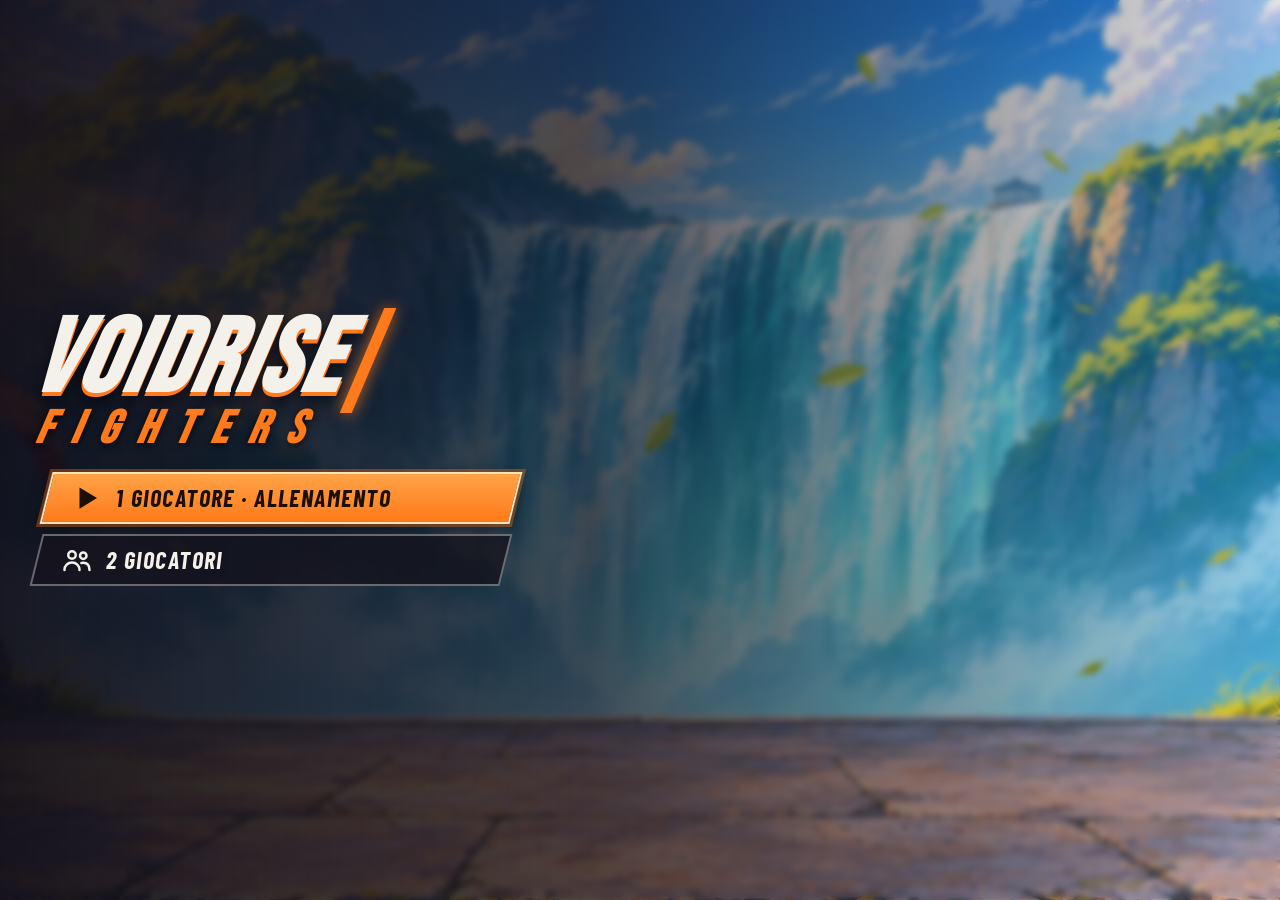
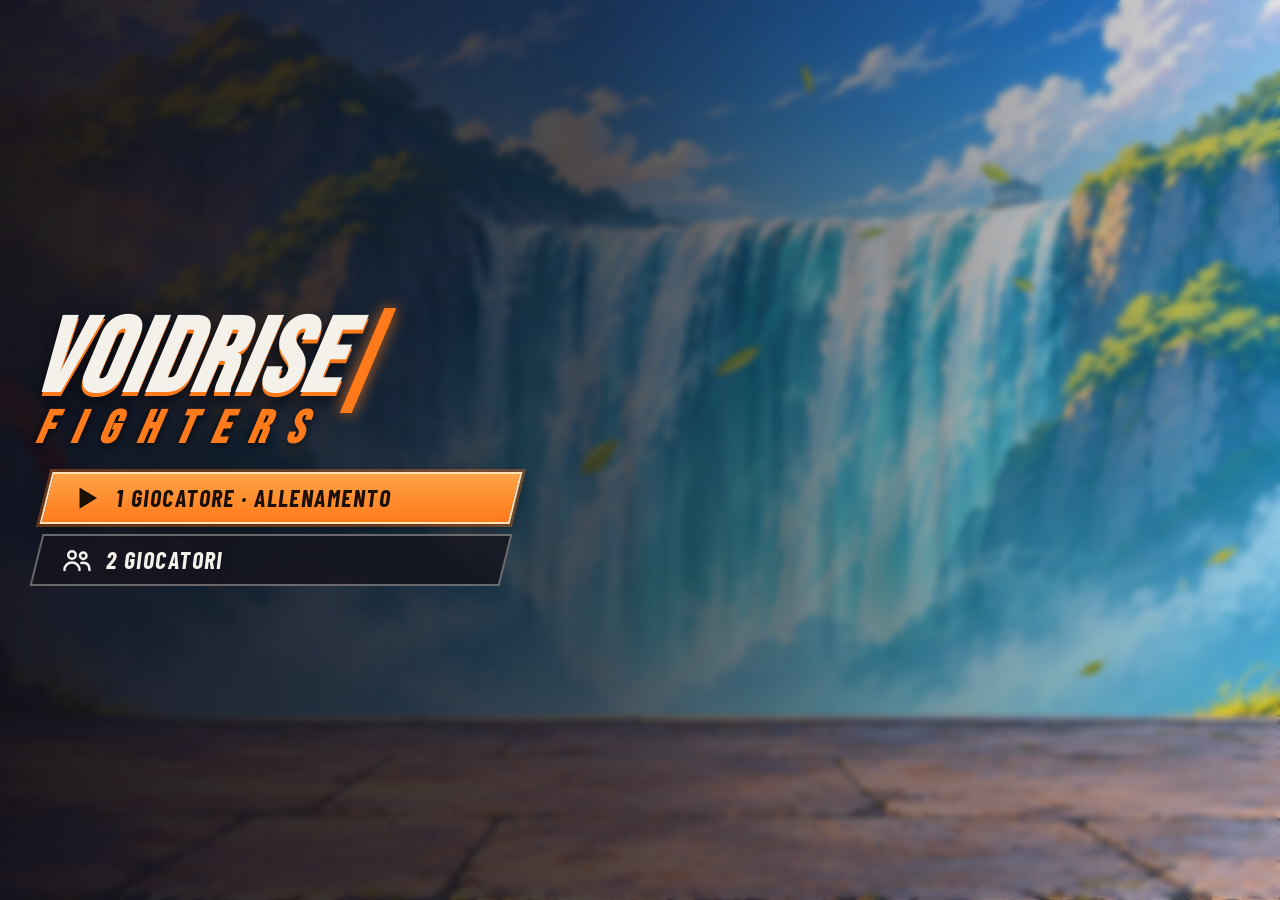
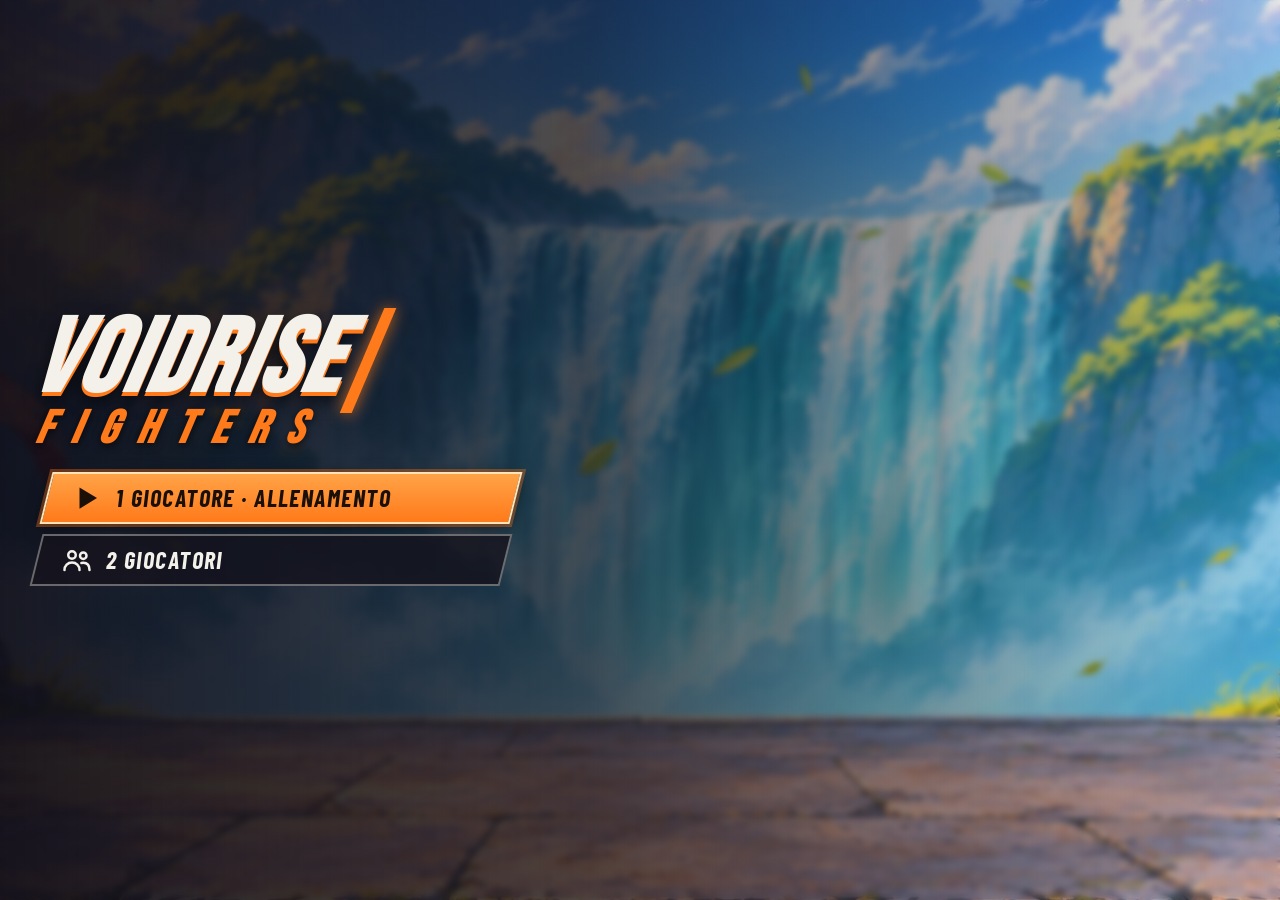
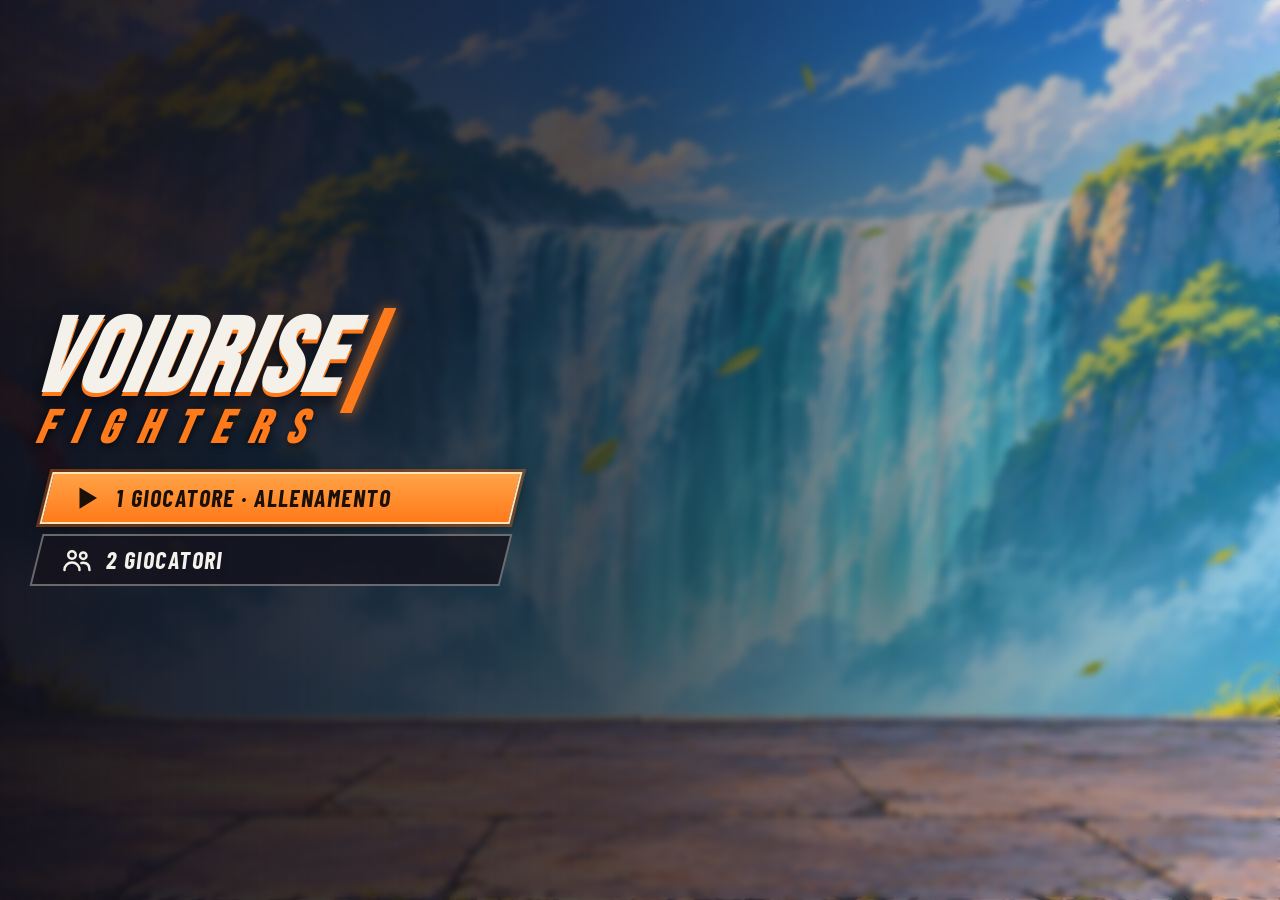
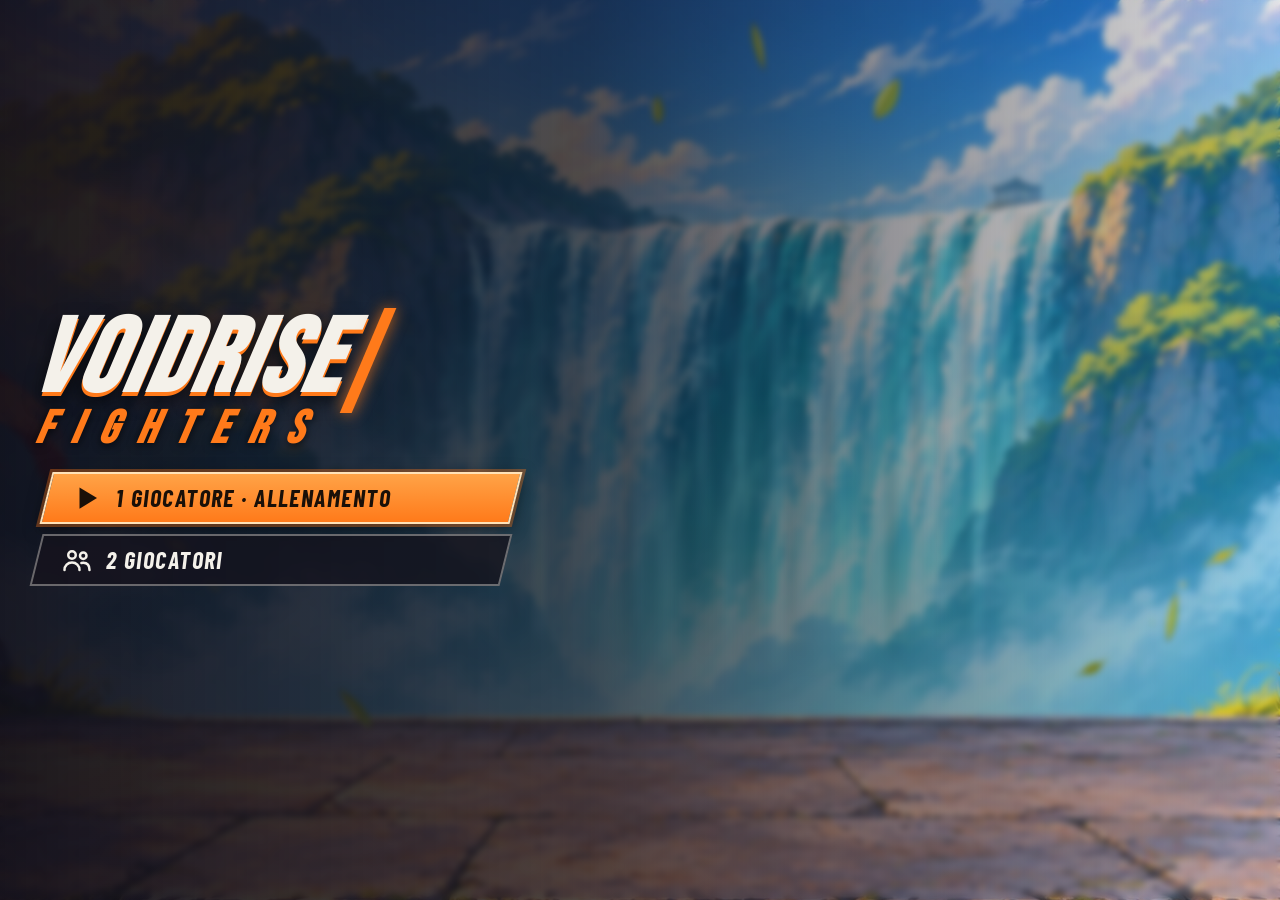
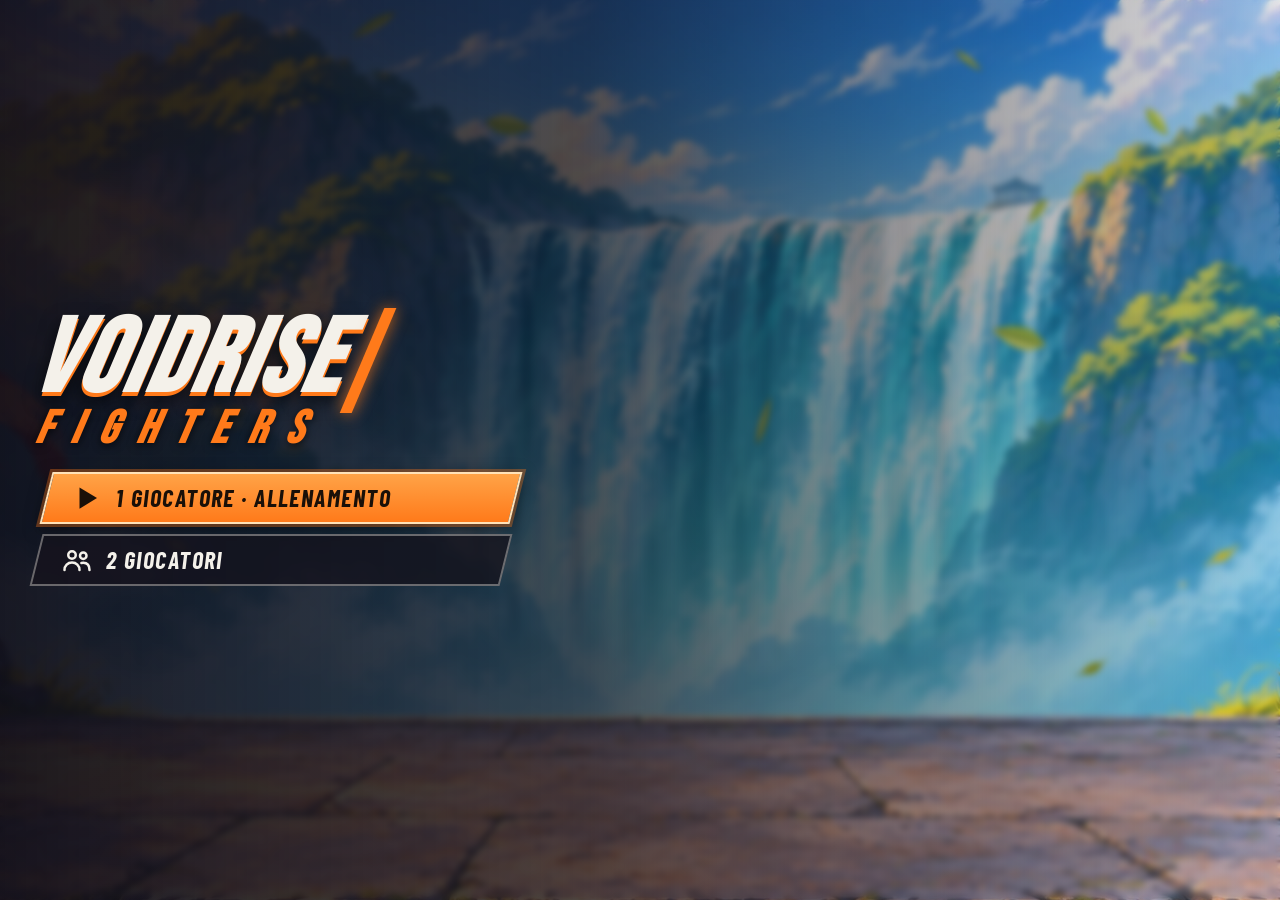
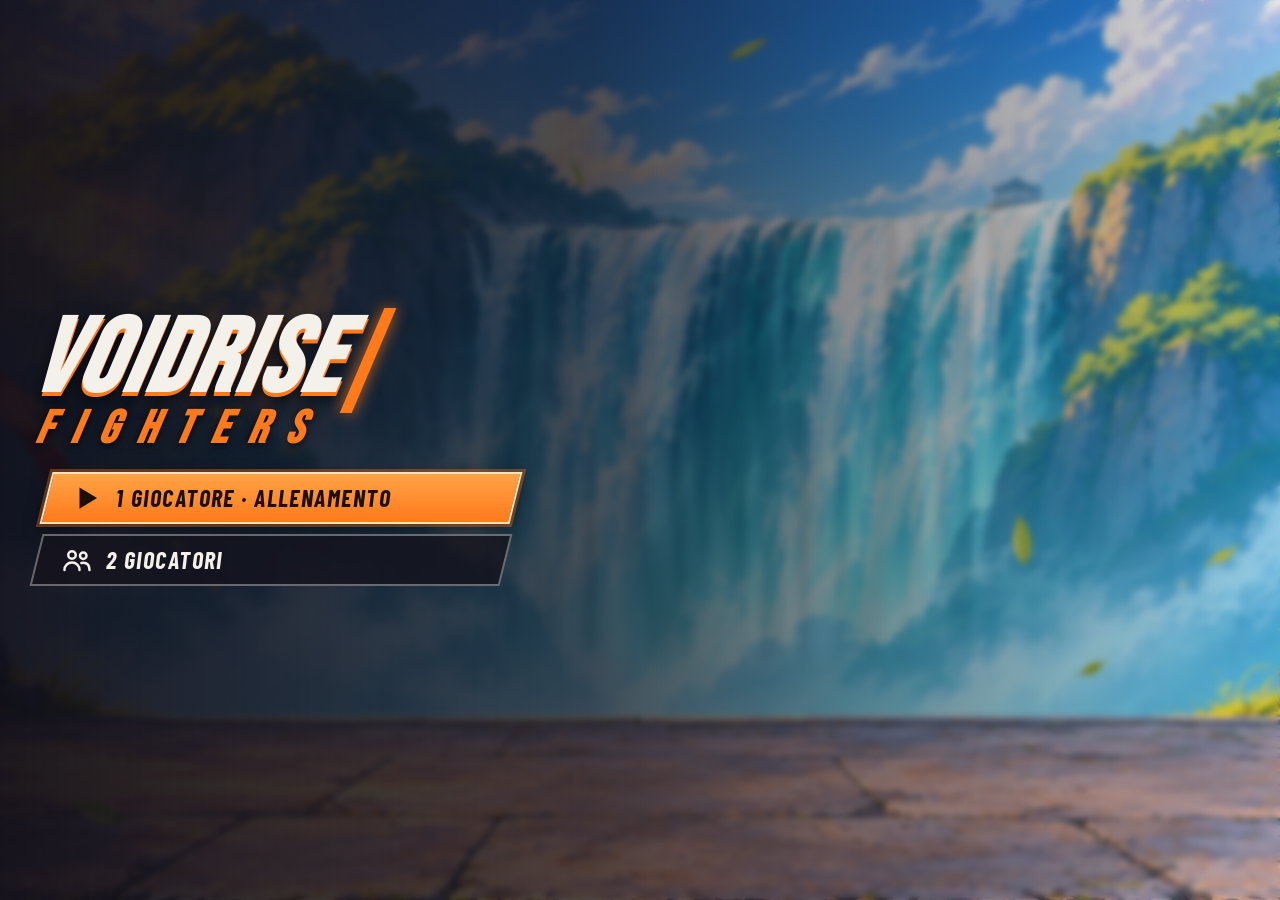
